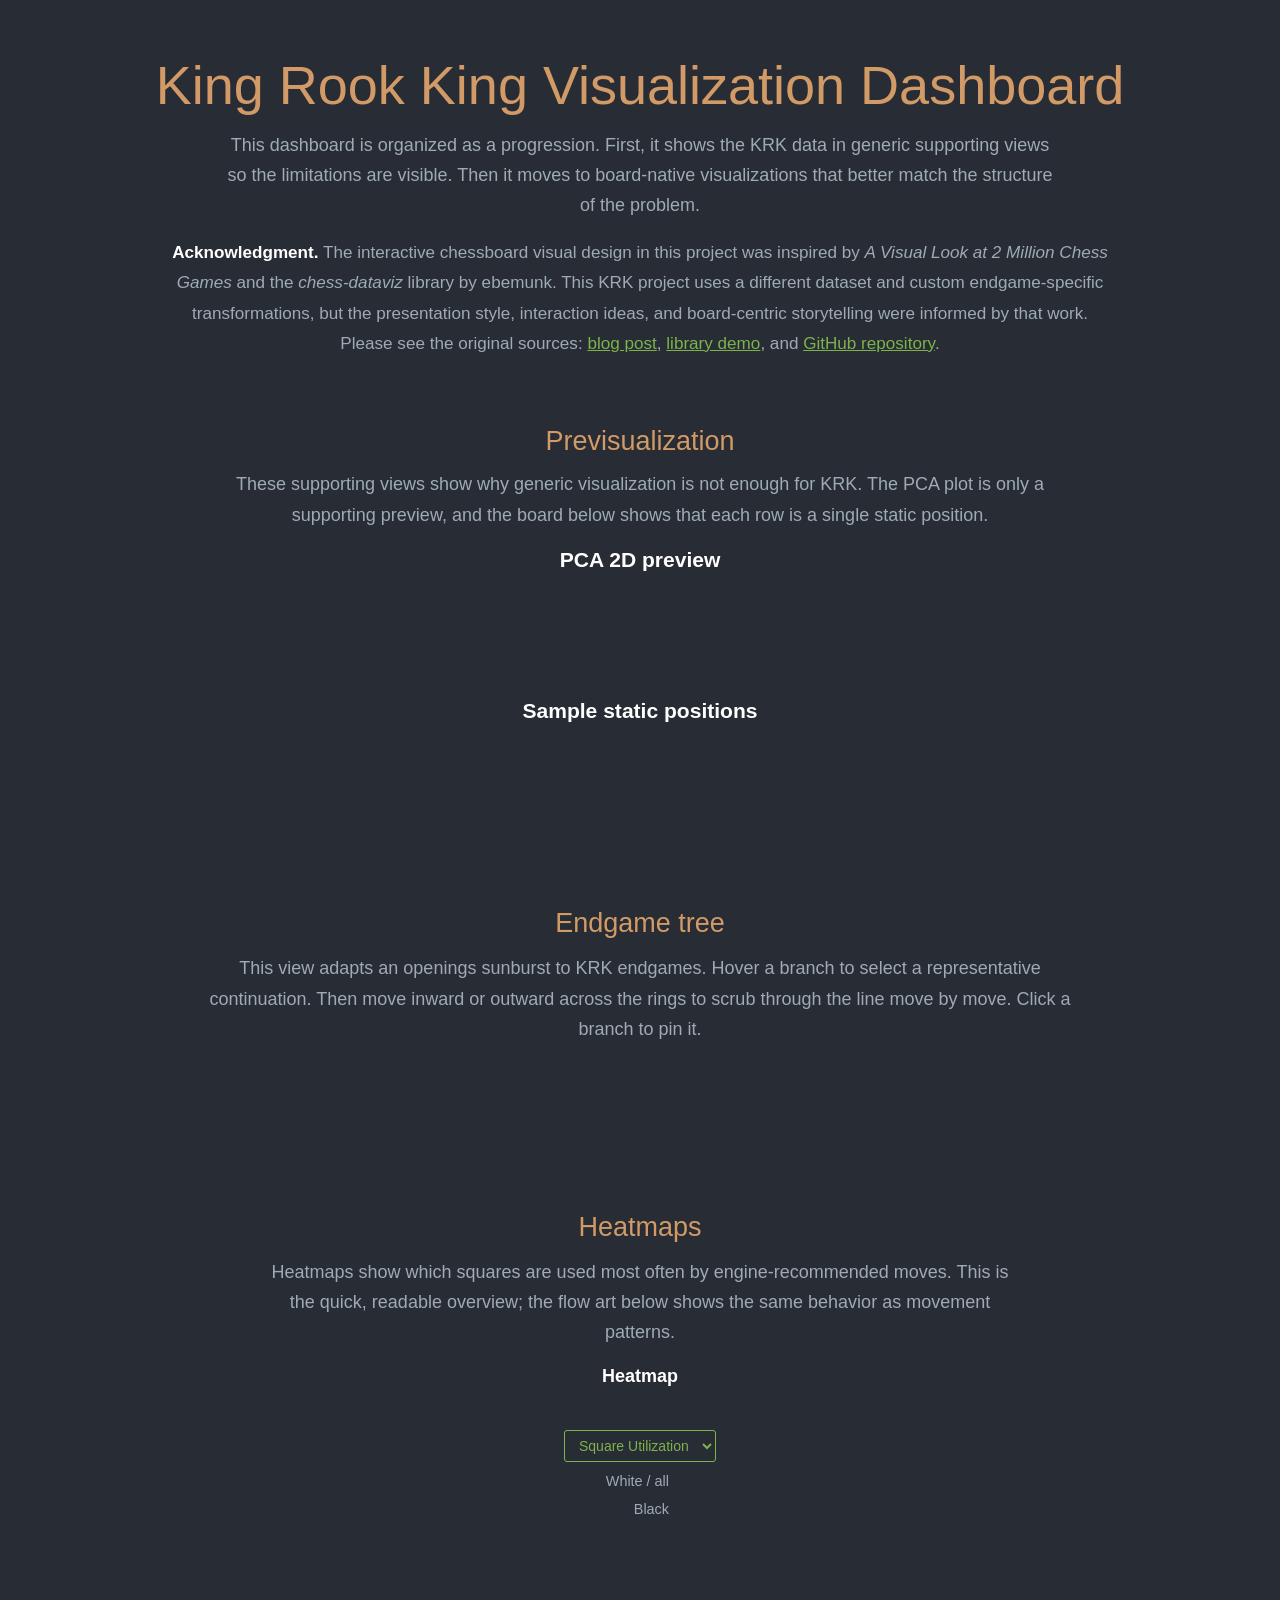
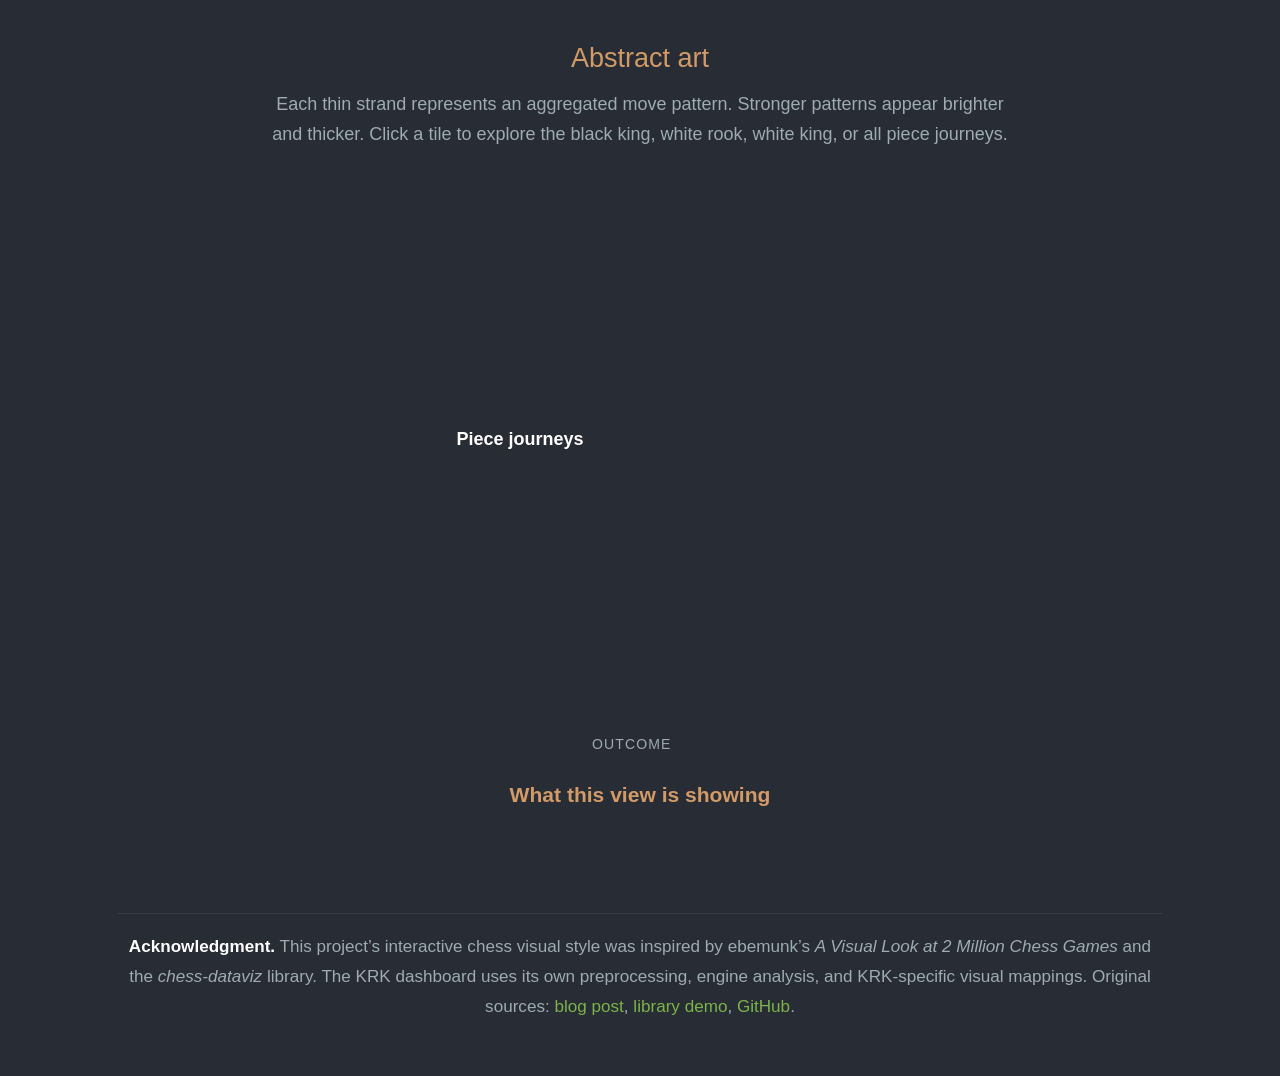
==== index.html @ 49cba79e "Move index.html to repo root for Vercel" ====
<!doctype html>
<html lang="en">
<head>
<meta charset="utf-8">
<meta name="viewport" content="width=device-width,initial-scale=1">
<title>King Rook King Visualization Dashboard</title>

<style>
:root {
  --color-dark-grey: #282c34;
  --color-light-grey: #333842;
  --color-yellow: #d19a66;
  --color-green: #7cb34b;
  --color-green-active: #638f3c;
  --color-faded-gray: #9eabb3;
  --color-white: white;
}

html {
  font-size: 18px;
}

body {
  background: var(--color-dark-grey);
  color: var(--color-white);
  margin: 0;
  font-size: 18px;
  font-family: Poppins, Arial, sans-serif;
}

.wrap {
  max-width: 1100px;
  margin: 0 auto;
  padding: 2rem 1rem 3rem 1rem;
}

h1 {
  color: var(--color-yellow);
  margin: 1rem auto 0.75rem auto;
  font-size: 3rem;
  font-weight: 300;
  text-align: center;
}

button {
  background: transparent;
  border: 1px solid var(--color-green);
  border-radius: 3px;
  color: var(--color-green);
  display: inline-block;
  font-size: 14px;
  padding: 3px 10px;
  cursor: pointer;
}

button.active {
  background-color: var(--color-green-active);
  color: #fff;
}

.page-credit {
  max-width: 58rem;
  margin: 2.5rem auto 0 auto;
  padding-top: 1rem;
  border-top: 1px solid rgba(255,255,255,0.08);
  color: var(--color-faded-gray);
  font-size: 0.95rem;
  line-height: 1.65rem;
  text-align: center;
}

.page-credit a {
  color: var(--color-green);
  text-decoration: none;
}

.page-credit a:hover {
  text-decoration: underline;
}


    .previs-wrap {
      max-width: 1020px;
      margin: 0 auto;
      padding: 1rem 1rem 2rem 1rem;
    }

    .previs-wrap h2 {
      color: var(--color-yellow);
      margin: 1.2rem auto 0.7rem auto;
      font-weight: 500;
      text-align: center;
    }

    .previs-wrap p {
      margin: 0 auto 1rem auto;
      line-height: 1.68rem;
      color: var(--color-faded-gray);
      max-width: 48rem;
      text-align: center;
    }

    .previs-toolbar {
      display: flex;
      justify-content: center;
      align-items: center;
      flex-wrap: wrap;
      gap: 8px;
      margin: 0.8rem 0 1rem 0;
    }

    .previs-toolbar button,
    .previs-board-toolbar button {
      background: transparent;
      border: 1px solid var(--color-green);
      border-radius: 3px;
      color: var(--color-green);
      display: inline-block;
      font-size: 14px;
      height: 32px;
      line-height: 24px;
      padding: 3px 10px;
      text-align: center;
      white-space: nowrap;
      cursor: pointer;
    }

    .previs-toolbar button.active,
    .previs-board-toolbar button.active {
      background-color: var(--color-green-active);
      color: #fff;
    }

    #pca-preview-chart {
      display: flex;
      justify-content: center;
      align-items: center;
      width: 100%;
    }

    .previs-caption {
      text-align: center;
      color: var(--color-faded-gray);
      margin-top: 0.75rem;
      font-size: 0.95rem;
      line-height: 1.45rem;
      min-height: 2.9rem;
    }

    .previs-board-toolbar {
      display: flex;
      justify-content: center;
      align-items: center;
      flex-wrap: wrap;
      gap: 8px;
      margin: 1rem 0 1rem 0;
    }

    #single-sample-board {
      display: flex;
      justify-content: center;
      align-items: center;
      width: 100%;
    }

    .previs-board-meta {
      margin-top: 0.8rem;
      text-align: center;
      color: var(--color-faded-gray);
      line-height: 1.5rem;
      min-height: 3rem;
    }

    .previs-board-svg {
      display: block;
    }

    .board-piece-image {
      pointer-events: none;
    }

    .previs-tooltip {
      position: absolute;
      background-color: #282c34;
      border: 1px solid grey;
      color: #fff;
      padding: 6px 8px;
      display: none;
      flex-direction: column;
      align-items: flex-start;
      pointer-events: none;
      z-index: 20;
      font-size: 12px;
      line-height: 1.35rem;
      border-radius: 6px;
      max-width: 260px;
    }
    

    .sunburst-wrap {
      max-width: 1020px;
      margin: 0 auto;
      padding: 1.2rem 1rem 2.2rem 1rem;
    }

    .sunburst-wrap h2 {
      color: var(--color-yellow);
      margin: 1.3rem auto 0.8rem auto;
      font-weight: 500;
      text-align: center;
    }

    .sunburst-wrap p {
      margin: 0 auto 1rem auto;
      line-height: 1.68rem;
      color: var(--color-faded-gray);
      max-width: 48rem;
      text-align: center;
    }

    .sunburst-controls {
      margin: 1rem auto 1rem auto;
      max-width: 48rem;
    }

    .sunburst-control-row {
      display: flex;
      justify-content: center;
      align-items: center;
      flex-wrap: wrap;
      gap: 8px;
      margin-bottom: 10px;
    }

    .sunburst-panel {
      display: flex;
      justify-content: center;
      align-items: center;
      margin-top: 0.4rem;
    }

    #sunburst-chart {
      width: 820px;
      display: flex;
      justify-content: center;
      align-items: center;
    }

    .sunburst-summary {
      max-width: 52rem;
      margin: 1rem auto 0.2rem auto;
      color: var(--color-faded-gray);
      text-align: center;
      min-height: 1.6rem;
      line-height: 1.6rem;
    }

    .sunburst-helper {
      max-width: 52rem;
      margin: 0.15rem auto 0 auto;
      color: #94a3b8;
      text-align: center;
      font-size: 0.92rem;
    }

    .sunburst-arc {
      stroke: rgba(15, 15, 15, 0.62);
      stroke-width: 0.8px;
      cursor: pointer;
      transition: opacity 120ms ease;
    }

    .sunburst-arc.dimmed {
      opacity: 0.26;
    }

    .sunburst-arc.active {
      stroke: white;
      stroke-width: 2.2px;
    }

    .sunburst-arc.ancestor {
      stroke: rgba(255,255,255,0.86);
      stroke-width: 1.6px;
    }

    .sunburst-label {
      fill: white;
      font-size: 12px;
      pointer-events: none;
      text-anchor: middle;
      user-select: none;
    }

    .sunburst-center-ring {
      fill: rgba(21, 28, 40, 0.95);
    }

    .board-piece-image {
      pointer-events: none;
    }

    .center-status {
      fill: white;
      font-size: 11px;
      font-weight: 600;
      text-anchor: middle;
      letter-spacing: 0.03em;
    }

    @media screen and (max-width: 860px) {
      #sunburst-chart {
        width: 100%;
      }
    }
    

    .heatmap-wrap {
      max-width: 980px;
      margin: 0 auto;
      padding: 1rem 1rem 2rem 1rem;
    }

    .heatmap-wrap h2 {
      color: var(--color-yellow);
      margin: 1.3rem auto 0.8rem auto;
      font-weight: 500;
      text-align: center;
    }

    .heatmap-wrap p {
      margin: 0 auto 1rem auto;
      line-height: 1.68rem;
      color: var(--color-faded-gray);
      max-width: 42rem;
      text-align: center;
    }

    #heatmap-container {
      display: flex;
      flex-direction: column;
      align-items: center;
      margin: 1rem 0 1.2rem 0;
    }

    #heatmap-chart {
      margin-bottom: 1rem;
      width: 520px;
      display: flex;
      justify-content: center;
      align-items: center;
    }

    .heatmap-caption {
      font-weight: bold;
      text-align: center;
      margin-bottom: 0.75rem;
    }

    .heatmap-toolbar {
      display: flex;
      flex-direction: column;
      align-items: center;
      gap: 0.65rem;
      margin-bottom: 0.5rem;
    }

    .heatmap-bucket-row,
    .heatmap-mode-row,
    .heatmap-piece-row {
      display: flex;
      justify-content: center;
      align-items: center;
      flex-wrap: wrap;
      gap: 8px;
    }

    .heatmap-toolbar button {
      background: transparent;
      border: 1px solid var(--color-green);
      border-radius: 3px;
      color: var(--color-green);
      display: inline-block;
      font-size: 14px;
      height: 32px;
      line-height: 24px;
      padding: 3px 10px;
      text-align: center;
      white-space: nowrap;
      cursor: pointer;
    }

    .heatmap-toolbar button.active {
      background-color: var(--color-green-active);
      color: #fff;
    }

    .heatmap-select {
      border: 1px solid var(--color-green);
      border-radius: 3px;
      color: var(--color-green);
      background: transparent;
      display: inline-block;
      font-size: 14px;
      height: 32px;
      line-height: 24px;
      padding: 3px 10px;
      cursor: pointer;
      outline: none;
    }

    .heatmap-select option {
      background: var(--color-light-grey);
      color: white;
    }

    .heatmap-piece-group-label {
      color: var(--color-faded-gray);
      font-size: 0.8rem;
      margin-right: 4px;
      min-width: 70px;
      text-align: right;
    }

    .heatmap-summary {
      max-width: 42rem;
      margin: 0.75rem auto 0 auto;
      color: var(--color-faded-gray);
      text-align: center;
    }

    .heatmap-board-label {
      fill: #ffffff;
      font-size: 12px;
    }

    @media screen and (max-width: 700px) {
      #heatmap-chart {
        width: 100%;
      }

      .heatmap-piece-group-label {
        min-width: auto;
        text-align: center;
        margin-right: 0;
      }
    }
    

    .piece-flow-wrap {
      max-width: 980px;
      margin: 0 auto;
      padding: 2rem 1rem 3rem 1rem;
    }

    .piece-flow-wrap h2 {
      color: var(--color-yellow);
      margin: 1.3rem auto 0.8rem auto;
      font-weight: 500;
      text-align: center;
    }

    .piece-flow-wrap p {
      margin: 0 auto 1rem auto;
      line-height: 1.68rem;
      color: var(--color-faded-gray);
      max-width: 42rem;
      text-align: center;
    }

    .controls {
      margin: 1.2rem auto 1.5rem auto;
      max-width: 42rem;
    }

    .control-row {
      display: flex;
      justify-content: center;
      align-items: center;
      flex-wrap: wrap;
      gap: 8px;
      margin-bottom: 10px;
    }

    .control-label {
      min-width: 88px;
      color: var(--color-faded-gray);
      font-size: 0.78rem;
      text-transform: uppercase;
      letter-spacing: 0.08em;
    }

    .caption {
      font-weight: bold;
      text-align: center;
      margin-bottom: 0.5rem;
    }

    #piece-flow-section #movepaths {
      display: flex;
      flex-direction: column;
      align-items: center;
      margin: 1.4rem 0 0.6rem 0;
    }

    #piece-flow-section .paths-main {
      width: 540px;
      display: flex;
      flex-direction: column;
      align-items: center;
    }

    #piece-flow-section .paths-side {
      width: 208px;
      height: 540px;
      display: flex;
      justify-content: center;
      align-items: center;
    }

    #piece-flow-section #movepaths-viz {
      width: 540px;
      display: flex;
      justify-content: center;
    }

    #piece-flow-section #piece-selector-viz {
      width: 208px;
      display: flex;
      justify-content: center;
    }

    #piece-flow-section .paths-layout {
      display: grid;
      grid-template-columns: 540px 208px;
      align-items: center;
      gap: 32px;
      justify-content: center;
    }

    #piece-flow-section .paths-board .square.light {
      color: #6c6c6c;
    }

    #piece-flow-section .paths-board .square.dark {
      color: #3c3c3c;
    }

    #piece-flow-section .paths-board .label {
      color: #fff;
      font-size: 12px;
    }

    #piece-flow-section .helper {
      max-width: 42rem;
      text-align: center;
      color: var(--color-faded-gray);
      margin: 0 auto 0.8rem auto;
    }

    #piece-flow-section .summary {
      max-width: 42rem;
      margin: 1.75rem auto 0 auto;
    }

    #piece-flow-section .summary h3 {
      color: var(--color-yellow);
      margin-bottom: 0.4rem;
      text-align: center;
    }

    #piece-flow-section .summary ul {
      margin: 0.4rem 0 0 1.2rem;
      color: var(--color-faded-gray);
    }

    #piece-flow-section .summary li {
      margin-bottom: 0.4rem;
    }

    #piece-flow-section .selector-board {
      background: #2b2f36;
      border: 1px solid rgba(255,255,255,0.08);
      border-radius: 6px;
    }

    #piece-flow-section .selector-cell {
      cursor: pointer;
    }

    #piece-flow-section .selector-cell.active rect {
      stroke: #ff4d4d;
      stroke-width: 3px;
    }

    #piece-flow-section .selector-label {
      fill: white;
      font-size: 11px;
      font-weight: 600;
      pointer-events: none;
    }

    #piece-flow-section .selector-piece {
      fill: white;
      font-size: 38px;
      pointer-events: none;
    }

    #piece-flow-section .selector-subtle {
      fill: rgba(255,255,255,0.70);
      font-size: 10px;
      pointer-events: none;
    }

    @media screen and (max-width: 900px) {
      #piece-flow-section .paths-layout {
        grid-template-columns: 1fr;
        gap: 24px;
      }

      #piece-flow-section .paths-main,
      #piece-flow-section #movepaths-viz {
        width: 100%;
      }

      #piece-flow-section .paths-side,
      #piece-flow-section #piece-selector-viz {
        width: 208px;
        margin: 0 auto;
      }
    }
    
</style>
</head>
<body>
  <div class="wrap">
    <h1>King Rook King Visualization Dashboard</h1>
    
        <p style="max-width:46rem;margin:0 auto 1rem auto;line-height:1.68rem;color:var(--color-faded-gray);text-align:center;">
        This dashboard is organized as a progression. First, it shows the KRK data in generic supporting views
        so the limitations are visible. Then it moves to board-native visualizations that better match the structure
        of the problem.
        </p>

        <p style="max-width:52rem;margin:0 auto 1.5rem auto;line-height:1.68rem;color:var(--color-faded-gray);text-align:center;font-size:0.95rem;">
        <strong style="color:white;">Acknowledgment.</strong>
        The interactive chessboard visual design in this project was inspired by
        <em>A Visual Look at 2 Million Chess Games</em> and the
        <em>chess-dataviz</em> library by ebemunk.
        This KRK project uses a different dataset and custom endgame-specific transformations,
        but the presentation style, interaction ideas, and board-centric storytelling were informed by that work.
        Please see the original sources:
        <a href="https://blog.ebemunk.com/a-visual-look-at-2-million-chess-games/" target="_blank" rel="noopener noreferrer" style="color:#7cb34b;">blog post</a>,
        <a href="https://ebemunk.com/chess-dataviz/" target="_blank" rel="noopener noreferrer" style="color:#7cb34b;">library demo</a>,
        and
        <a href="https://github.com/ebemunk/chess-dataviz" target="_blank" rel="noopener noreferrer" style="color:#7cb34b;">GitHub repository</a>.
        </p>
    
    
    <section id="previsualization-section" class="previs-wrap">
      <h2>Previsualization</h2>
      <p>
        These supporting views show why generic visualization is not enough for KRK.
        The PCA plot is only a supporting preview, and the board below shows that each row is a single static position.
      </p>

      <h3 style="text-align:center;color:white;margin:0.8rem 0 0.5rem 0;">PCA 2D preview</h3>
      <div class="previs-toolbar" id="pca-filter-buttons"></div>
      <div id="pca-preview-chart"></div>
      <div class="previs-caption" id="pca-preview-caption"></div>

      <h3 style="text-align:center;color:white;margin:1.6rem 0 0.5rem 0;">Sample static positions</h3>
      <div class="previs-board-toolbar" id="sample-position-buttons"></div>
      <div id="single-sample-board"></div>
      <div class="previs-board-meta" id="single-sample-meta"></div>

      <div class="previs-tooltip" id="previs-tooltip"></div>
    </section>
    

    <section id="sunburst-section" class="sunburst-wrap">
      <h2>Endgame tree</h2>
      <p>
        This view adapts an openings sunburst to KRK endgames. Hover a branch to select a representative
        continuation. Then move inward or outward across the rings to scrub through the line move by move.
        Click a branch to pin it.
      </p>

      <div class="sunburst-controls">
        <div class="sunburst-control-row" id="sunburst-bucket-buttons"></div>
      </div>

      <div class="sunburst-panel">
        <div id="sunburst-chart"></div>
      </div>

      <div class="sunburst-summary" id="sunburst-summary"></div>
      <div class="sunburst-helper" id="sunburst-helper"></div>
    </section>
    

    <section id="heatmap-section" class="heatmap-wrap">
      <h2>Heatmaps</h2>
      <p>
        Heatmaps show which squares are used most often by engine-recommended moves. This is the quick,
        readable overview; the flow art below shows the same behavior as movement patterns.
      </p>

      <div id="heatmap-container">
        <div class="heatmap-caption" id="heatmap-caption">Heatmap</div>

        <div id="heatmap-chart"></div>

        <div class="heatmap-toolbar">
          <div class="heatmap-bucket-row" id="heatmap-bucket-buttons"></div>

          <div class="heatmap-mode-row">
            <select id="heatmap-mode-select" class="heatmap-select">
              <option value="destination">Square Utilization</option>
              <option value="origin">Move Squares</option>
            </select>
          </div>

          <div class="heatmap-piece-row">
            <span class="heatmap-piece-group-label">White / all</span>
            <div id="heatmap-piece-buttons-w"></div>
          </div>

          <div class="heatmap-piece-row">
            <span class="heatmap-piece-group-label">Black</span>
            <div id="heatmap-piece-buttons-b"></div>
          </div>
        </div>
      </div>

      <div class="heatmap-summary" id="heatmap-summary"></div>
    </section>
    

    <section id="piece-flow-section" class="piece-flow-wrap">
      <h2>Abstract art</h2>
      <p class="helper">
        Each thin strand represents an aggregated move pattern. Stronger patterns appear brighter and thicker.
        Click a tile to explore the black king, white rook, white king, or all piece journeys.
      </p>

      <div id="movepaths">
        <div class="paths-layout">
          <div class="paths-main">
            <div class="caption" id="main-caption">Piece journeys</div>
            <div id="movepaths-viz"></div>
          </div>
          <div class="paths-side">
            <div id="piece-selector-viz"></div>
          </div>
        </div>
      </div>
      
      <div class="controls">
        <div class="control-row">
          <div class="control-label">Outcome</div>
          <div id="bucket-buttons"></div>
        </div>
      </div>

      <div class="summary">
        <h3>What this view is showing</h3>
        <ul id="top-moves-list"></ul>
      </div>
    </section>
    
    
    <div class="page-credit">
      <strong style="color:white;">Acknowledgment.</strong>
      This project’s interactive chess visual style was inspired by ebemunk’s
      <em>A Visual Look at 2 Million Chess Games</em> and the
      <em>chess-dataviz</em> library.
      The KRK dashboard uses its own preprocessing, engine analysis, and KRK-specific visual mappings.
      Original sources:
      <a href="https://blog.ebemunk.com/a-visual-look-at-2-million-chess-games/" target="_blank" rel="noopener noreferrer">blog post</a>,
      <a href="https://ebemunk.com/chess-dataviz/" target="_blank" rel="noopener noreferrer">library demo</a>,
      <a href="https://github.com/ebemunk/chess-dataviz" target="_blank" rel="noopener noreferrer">GitHub</a>.
    </div>
  </div>

  <script src="https://d3js.org/d3.v7.min.js"></script>
  <script>
  
    const previsData = {"bucket_order": ["draw", "win_0_2", "win_3_5", "win_6_9", "win_10_plus"], "bucket_labels": {"draw": "Draw", "win_0_2": "Win in 0\u20132", "win_3_5": "Win in 3\u20135", "win_6_9": "Win in 6\u20139", "win_10_plus": "Win in 10+"}, "pca_points": [{"pc1": 4.42240769001619, "pc2": 1.6552862277789522, "target_bucket": "draw", "wk_square": "c1", "wr_square": "f8", "bk_square": "f7", "target_raw": "draw"}, {"pc1": 0.8037840566868759, "pc2": -3.1632580224857545, "target_bucket": "draw", "wk_square": "d3", "wr_square": "c5", "bk_square": "b4", "target_raw": "draw"}, {"pc1": 3.8247516943989726, "pc2": 0.7260894314951328, "target_bucket": "draw", "wk_square": "b1", "wr_square": "f4", "bk_square": "g5", "target_raw": "draw"}, {"pc1": 2.1741762166629837, "pc2": 1.7079684256722507, "target_bucket": "draw", "wk_square": "d3", "wr_square": "g8", "bk_square": "f8", "target_raw": "draw"}, {"pc1": 4.473860332031892, "pc2": -1.0474250969823986, "target_bucket": "draw", "wk_square": "b1", "wr_square": "f3", "bk_square": "f4", "target_raw": "draw"}, {"pc1": 1.8483858765219208, "pc2": 1.4271563908358806, "target_bucket": "draw", "wk_square": "c2", "wr_square": "g3", "bk_square": "h4", "target_raw": "draw"}, {"pc1": 2.1725694724984854, "pc2": -1.1035490520996436, "target_bucket": "draw", "wk_square": "d1", "wr_square": "g3", "bk_square": "g2", "target_raw": "draw"}, {"pc1": 3.3046947386998, "pc2": 2.8124477460837434, "target_bucket": "draw", "wk_square": "d1", "wr_square": "e7", "bk_square": "e8", "target_raw": "draw"}, {"pc1": 3.5946997052567435, "pc2": -0.271986456918262, "target_bucket": "draw", "wk_square": "c1", "wr_square": "g5", "bk_square": "g4", "target_raw": "draw"}, {"pc1": 3.365812168808482, "pc2": 0.6567566612457935, "target_bucket": "draw", "wk_square": "c2", "wr_square": "e6", "bk_square": "f7", "target_raw": "draw"}, {"pc1": 1.2059224455664028, "pc2": 0.8773703165428398, "target_bucket": "draw", "wk_square": "c1", "wr_square": "b6", "bk_square": "a5", "target_raw": "draw"}, {"pc1": 3.3943759260529323, "pc2": 0.017034249241109325, "target_bucket": "draw", "wk_square": "c1", "wr_square": "b5", "bk_square": "b6", "target_raw": "draw"}, {"pc1": -3.029340016691454, "pc2": 0.24161336611463746, "target_bucket": "draw", "wk_square": "c1", "wr_square": "g2", "bk_square": "a1", "target_raw": "draw"}, {"pc1": 0.8919611426047312, "pc2": 0.7186316232548499, "target_bucket": "draw", "wk_square": "c2", "wr_square": "b5", "bk_square": "a6", "target_raw": "draw"}, {"pc1": 3.112120963182475, "pc2": -1.4321552159819808, "target_bucket": "draw", "wk_square": "d2", "wr_square": "d5", "bk_square": "c6", "target_raw": "draw"}, {"pc1": 4.435694332442513, "pc2": -2.8283503557879865, "target_bucket": "draw", "wk_square": "c2", "wr_square": "d6", "bk_square": "d5", "target_raw": "draw"}, {"pc1": 2.060922234701387, "pc2": -3.3577095018547922, "target_bucket": "draw", "wk_square": "d1", "wr_square": "d4", "bk_square": "e3", "target_raw": "draw"}, {"pc1": 4.282482500721598, "pc2": 0.8327071861270129, "target_bucket": "draw", "wk_square": "d1", "wr_square": "d7", "bk_square": "e7", "target_raw": "draw"}, {"pc1": 4.4187989206438205, "pc2": -2.976407601408936, "target_bucket": "draw", "wk_square": "c1", "wr_square": "c4", "bk_square": "d4", "target_raw": "draw"}, {"pc1": 2.553388133742548, "pc2": -1.6452367640021164, "target_bucket": "draw", "wk_square": "d1", "wr_square": "c4", "bk_square": "b4", "target_raw": "draw"}, {"pc1": -0.7639375318973037, "pc2": -1.3485920710132155, "target_bucket": "draw", "wk_square": "d2", "wr_square": "g2", "bk_square": "f1", "target_raw": "draw"}, {"pc1": 4.341971973910199, "pc2": -2.2405941598345587, "target_bucket": "draw", "wk_square": "d1", "wr_square": "d4", "bk_square": "e5", "target_raw": "draw"}, {"pc1": 4.217870149883995, "pc2": -3.1716124657775144, "target_bucket": "draw", "wk_square": "d2", "wr_square": "e5", "bk_square": "d5", "target_raw": "draw"}, {"pc1": 3.8710183005723615, "pc2": 0.8963737784222109, "target_bucket": "draw", "wk_square": "d1", "wr_square": "b7", "bk_square": "c7", "target_raw": "draw"}, {"pc1": 2.020349941344383, "pc2": 0.7507330185812485, "target_bucket": "draw", "wk_square": "d2", "wr_square": "g5", "bk_square": "h5", "target_raw": "draw"}, {"pc1": 2.615748570361888, "pc2": -1.094276080172739, "target_bucket": "draw", "wk_square": "d1", "wr_square": "g4", "bk_square": "g3", "target_raw": "draw"}, {"pc1": 3.2886812708727393, "pc2": -0.3310372151166332, "target_bucket": "draw", "wk_square": "d2", "wr_square": "g5", "bk_square": "g6", "target_raw": "draw"}, {"pc1": 1.3657063972601076, "pc2": -1.413446940153401, "target_bucket": "draw", "wk_square": "d3", "wr_square": "f3", "bk_square": "g2", "target_raw": "draw"}, {"pc1": 2.5801919600304895, "pc2": -1.9010268046468803, "target_bucket": "draw", "wk_square": "d4", "wr_square": "f5", "bk_square": "g5", "target_raw": "draw"}, {"pc1": 2.6945997894823446, "pc2": 2.540173751757409, "target_bucket": "draw", "wk_square": "d2", "wr_square": "g8", "bk_square": "f8", "target_raw": "draw"}, {"pc1": 3.1958709731397743, "pc2": -0.7468372286308875, "target_bucket": "draw", "wk_square": "c3", "wr_square": "h4", "bk_square": "g4", "target_raw": "draw"}, {"pc1": 3.1353763157728842, "pc2": -2.1784871672271726, "target_bucket": "draw", "wk_square": "c3", "wr_square": "g3", "bk_square": "f3", "target_raw": "draw"}, {"pc1": 1.8369215739392635, "pc2": 1.1878109703615698, "target_bucket": "draw", "wk_square": "d3", "wr_square": "c7", "bk_square": "c8", "target_raw": "draw"}, {"pc1": 2.4871048221854246, "pc2": -1.777941632962253, "target_bucket": "draw", "wk_square": "d4", "wr_square": "h4", "bk_square": "g4", "target_raw": "draw"}, {"pc1": 1.080757243612086, "pc2": -2.713602510024648, "target_bucket": "draw", "wk_square": "d2", "wr_square": "c5", "bk_square": "b4", "target_raw": "draw"}, {"pc1": 3.738231645713851, "pc2": -0.4589721109357538, "target_bucket": "draw", "wk_square": "c2", "wr_square": "g7", "bk_square": "f6", "target_raw": "draw"}, {"pc1": 2.2942481551354277, "pc2": 2.370758379695203, "target_bucket": "draw", "wk_square": "d2", "wr_square": "g7", "bk_square": "h7", "target_raw": "draw"}, {"pc1": 2.5071203098950137, "pc2": -0.5106810184703953, "target_bucket": "draw", "wk_square": "b1", "wr_square": "e1", "bk_square": "f2", "target_raw": "draw"}, {"pc1": 1.4070138796435272, "pc2": 0.7197446380350867, "target_bucket": "draw", "wk_square": "b1", "wr_square": "f2", "bk_square": "f1", "target_raw": "draw"}, {"pc1": 2.308015106018815, "pc2": 1.2169105448272963, "target_bucket": "draw", "wk_square": "d1", "wr_square": "g5", "bk_square": "h5", "target_raw": "draw"}, {"pc1": 0.6460557925189568, "pc2": -2.88966968684662, "target_bucket": "draw", "wk_square": "d4", "wr_square": "e1", "bk_square": "f2", "target_raw": "draw"}, {"pc1": 2.048149663116345, "pc2": 1.7655821225202684, "target_bucket": "draw", "wk_square": "c2", "wr_square": "g6", "bk_square": "h5", "target_raw": "draw"}, {"pc1": 3.769431094667244, "pc2": -1.3686414983599504, "target_bucket": "draw", "wk_square": "c2", "wr_square": "b6", "bk_square": "c6", "target_raw": "draw"}, {"pc1": 1.4453490624332865, "pc2": -3.2209682720581116, "target_bucket": "draw", "wk_square": "c3", "wr_square": "e3", "bk_square": "e2", "target_raw": "draw"}, {"pc1": 3.0816658930383896, "pc2": 3.292173682514987, "target_bucket": "draw", "wk_square": "b1", "wr_square": "e7", "bk_square": "d8", "target_raw": "draw"}, {"pc1": 3.4018443602000437, "pc2": -2.271369761035963, "target_bucket": "draw", "wk_square": "d1", "wr_square": "c5", "bk_square": "c4", "target_raw": "draw"}, {"pc1": 1.8637180268075026, "pc2": -1.2494695497999821, "target_bucket": "draw", "wk_square": "c2", "wr_square": "g1", "bk_square": "f2", "target_raw": "draw"}, {"pc1": 2.93514356740628, "pc2": -0.566385602548573, "target_bucket": "draw", "wk_square": "c2", "wr_square": "g4", "bk_square": "g3", "target_raw": "draw"}, {"pc1": 0.6779764716817522, "pc2": 2.057212960440127, "target_bucket": "draw", "wk_square": "c2", "wr_square": "g1", "bk_square": "h1", "target_raw": "draw"}, {"pc1": 4.464825969853614, "pc2": 0.4234343131944102, "target_bucket": "draw", "wk_square": "b1", "wr_square": "g5", "bk_square": "f6", "target_raw": "draw"}, {"pc1": 4.259165844822124, "pc2": -1.3113588017135112, "target_bucket": "draw", "wk_square": "c2", "wr_square": "d6", "bk_square": "e6", "target_raw": "draw"}, {"pc1": 1.5630267223012007, "pc2": 1.4988628219863322, "target_bucket": "draw", "wk_square": "c2", "wr_square": "h1", "bk_square": "h2", "target_raw": "draw"}, {"pc1": 0.3378569324303668, "pc2": -1.2059533039169956, "target_bucket": "draw", "wk_square": "d4", "wr_square": "e1", "bk_square": "d1", "target_raw": "draw"}, {"pc1": 3.069173556242068, "pc2": 3.2041859559024886, "target_bucket": "draw", "wk_square": "c1", "wr_square": "d8", "bk_square": "c8", "target_raw": "draw"}, {"pc1": 1.5799587803189807, "pc2": 2.1504461167039755, "target_bucket": "draw", "wk_square": "d3", "wr_square": "h7", "bk_square": "g8", "target_raw": "draw"}, {"pc1": 2.544521708951808, "pc2": -3.5197632002339763, "target_bucket": "draw", "wk_square": "d1", "wr_square": "e4", "bk_square": "e3", "target_raw": "draw"}, {"pc1": 2.8600037289607934, "pc2": 0.48943817964510755, "target_bucket": "draw", "wk_square": "d1", "wr_square": "c7", "bk_square": "b6", "target_raw": "draw"}, {"pc1": 3.9128789663579386, "pc2": -1.4800569360437066, "target_bucket": "draw", "wk_square": "d1", "wr_square": "c6", "bk_square": "c5", "target_raw": "draw"}, {"pc1": 4.389191573712648, "pc2": 2.4043930381779233, "target_bucket": "draw", "wk_square": "a1", "wr_square": "h7", "bk_square": "g6", "target_raw": "draw"}, {"pc1": 2.345316458467919, "pc2": -3.780806861401922, "target_bucket": "draw", "wk_square": "d3", "wr_square": "c6", "bk_square": "c5", "target_raw": "draw"}, {"pc1": 2.2931830637795314, "pc2": 1.989634620807499, "target_bucket": "draw", "wk_square": "c1", "wr_square": "g4", "bk_square": "h5", "target_raw": "draw"}, {"pc1": -0.49451495577071036, "pc2": -0.5065373121757438, "target_bucket": "draw", "wk_square": "d2", "wr_square": "b1", "bk_square": "a2", "target_raw": "draw"}, {"pc1": 3.6367200200046286, "pc2": 3.2731354946727214, "target_bucket": "draw", "wk_square": "a1", "wr_square": "h3", "bk_square": "h4", "target_raw": "draw"}, {"pc1": 2.7561507200687125, "pc2": 3.370195920417773, "target_bucket": "draw", "wk_square": "c1", "wr_square": "c8", "bk_square": "b8", "target_raw": "draw"}, {"pc1": 1.603166372407511, "pc2": 1.7589632740986672, "target_bucket": "draw", "wk_square": "d2", "wr_square": "g7", "bk_square": "h6", "target_raw": "draw"}, {"pc1": 4.854664632871342, "pc2": 1.4642335665674018, "target_bucket": "draw", "wk_square": "a1", "wr_square": "g4", "bk_square": "g5", "target_raw": "draw"}, {"pc1": 4.493052829683222, "pc2": -0.371497352955741, "target_bucket": "draw", "wk_square": "b2", "wr_square": "g6", "bk_square": "f6", "target_raw": "draw"}, {"pc1": 3.6011872660951307, "pc2": 4.334989243092592, "target_bucket": "draw", "wk_square": "b1", "wr_square": "h8", "bk_square": "g8", "target_raw": "draw"}, {"pc1": 1.9336992056988658, "pc2": -1.8376269068835684, "target_bucket": "draw", "wk_square": "d4", "wr_square": "f5", "bk_square": "g4", "target_raw": "draw"}, {"pc1": 4.950377621661478, "pc2": 0.24278408557544257, "target_bucket": "draw", "wk_square": "b1", "wr_square": "e6", "bk_square": "f6", "target_raw": "draw"}, {"pc1": 0.6993395862100219, "pc2": -3.3574964983427007, "target_bucket": "draw", "wk_square": "d4", "wr_square": "d1", "bk_square": "e2", "target_raw": "draw"}, {"pc1": 3.348465438068949, "pc2": -4.3609150809134265, "target_bucket": "draw", "wk_square": "c3", "wr_square": "f4", "bk_square": "e4", "target_raw": "draw"}, {"pc1": 2.2734319539159484, "pc2": -1.3938468691771757, "target_bucket": "draw", "wk_square": "b1", "wr_square": "d3", "bk_square": "e2", "target_raw": "draw"}, {"pc1": 4.377410613057708, "pc2": -2.8496644387427246, "target_bucket": "draw", "wk_square": "d1", "wr_square": "e5", "bk_square": "e4", "target_raw": "draw"}, {"pc1": 3.3239304256621804, "pc2": 3.8503602126001377, "target_bucket": "draw", "wk_square": "c1", "wr_square": "g7", "bk_square": "g8", "target_raw": "draw"}, {"pc1": 3.66179143445125, "pc2": -1.2944993848684223, "target_bucket": "draw", "wk_square": "d2", "wr_square": "c7", "bk_square": "c6", "target_raw": "draw"}, {"pc1": 4.290503515329008, "pc2": -1.3404858587811717, "target_bucket": "draw", "wk_square": "a1", "wr_square": "d3", "bk_square": "e3", "target_raw": "draw"}, {"pc1": 1.12362881923948, "pc2": 1.7477015789285637, "target_bucket": "draw", "wk_square": "b1", "wr_square": "f2", "bk_square": "g1", "target_raw": "draw"}, {"pc1": 4.698224998398892, "pc2": 0.04721787786302292, "target_bucket": "draw", "wk_square": "a1", "wr_square": "e4", "bk_square": "f5", "target_raw": "draw"}, {"pc1": 2.5088638892336133, "pc2": 2.162012532706267, "target_bucket": "draw", "wk_square": "c2", "wr_square": "c7", "bk_square": "c8", "target_raw": "draw"}, {"pc1": 4.125183243848552, "pc2": -2.4222193392393936, "target_bucket": "draw", "wk_square": "c1", "wr_square": "d5", "bk_square": "e4", "target_raw": "draw"}, {"pc1": 4.447417679462669, "pc2": 0.896629531552856, "target_bucket": "draw", "wk_square": "c1", "wr_square": "e6", "bk_square": "e7", "target_raw": "draw"}, {"pc1": 4.3857634221346435, "pc2": -3.1262623661553075, "target_bucket": "draw", "wk_square": "c1", "wr_square": "d3", "bk_square": "d4", "target_raw": "draw"}, {"pc1": 2.8613085441997237, "pc2": -0.7723145077147342, "target_bucket": "draw", "wk_square": "d3", "wr_square": "g7", "bk_square": "g6", "target_raw": "draw"}, {"pc1": 2.546624053813243, "pc2": -0.506951582616427, "target_bucket": "draw", "wk_square": "d3", "wr_square": "c7", "bk_square": "b7", "target_raw": "draw"}, {"pc1": 1.8948111877639997, "pc2": 1.337443345245867, "target_bucket": "draw", "wk_square": "c1", "wr_square": "a5", "bk_square": "a6", "target_raw": "draw"}, {"pc1": 3.604384492058502, "pc2": 4.29040252812206, "target_bucket": "draw", "wk_square": "b1", "wr_square": "f8", "bk_square": "g8", "target_raw": "draw"}, {"pc1": 2.1098160603434453, "pc2": 2.4355651510765677, "target_bucket": "draw", "wk_square": "d2", "wr_square": "c8", "bk_square": "b8", "target_raw": "draw"}, {"pc1": 2.7226539004734978, "pc2": 2.8721580722428413, "target_bucket": "draw", "wk_square": "d1", "wr_square": "c7", "bk_square": "d8", "target_raw": "draw"}, {"pc1": 1.7926668361654365, "pc2": -1.445218336369734, "target_bucket": "draw", "wk_square": "c2", "wr_square": "e3", "bk_square": "f2", "target_raw": "draw"}, {"pc1": 1.5925897134874551, "pc2": 1.5587731100208781, "target_bucket": "draw", "wk_square": "d3", "wr_square": "a8", "bk_square": "b8", "target_raw": "draw"}, {"pc1": -0.7199981190521715, "pc2": -1.8948812184460637, "target_bucket": "draw", "wk_square": "c3", "wr_square": "e2", "bk_square": "d1", "target_raw": "draw"}, {"pc1": 2.309260154424743, "pc2": 1.1909203590965487, "target_bucket": "draw", "wk_square": "d1", "wr_square": "h4", "bk_square": "h5", "target_raw": "draw"}, {"pc1": 3.1119239177258233, "pc2": 0.6944405259194782, "target_bucket": "draw", "wk_square": "b1", "wr_square": "c7", "bk_square": "b6", "target_raw": "draw"}, {"pc1": 2.1513151337439167, "pc2": 2.612047232550308, "target_bucket": "draw", "wk_square": "b1", "wr_square": "g4", "bk_square": "h3", "target_raw": "draw"}, {"pc1": 2.5881434962774668, "pc2": -2.2698522750701904, "target_bucket": "draw", "wk_square": "d3", "wr_square": "d5", "bk_square": "c6", "target_raw": "draw"}, {"pc1": 3.0845522933355327, "pc2": 4.347188176725404, "target_bucket": "draw", "wk_square": "b1", "wr_square": "h7", "bk_square": "g8", "target_raw": "draw"}, {"pc1": 2.7744665757349507, "pc2": -0.4959266421975885, "target_bucket": "draw", "wk_square": "d3", "wr_square": "d8", "bk_square": "e7", "target_raw": "draw"}, {"pc1": 3.6333016769536752, "pc2": 3.6861167443795915, "target_bucket": "draw", "wk_square": "b1", "wr_square": "f7", "bk_square": "f8", "target_raw": "draw"}, {"pc1": 0.5210433598818699, "pc2": 1.0719861422256494, "target_bucket": "draw", "wk_square": "c2", "wr_square": "h2", "bk_square": "g1", "target_raw": "draw"}, {"pc1": 5.112546511059982, "pc2": -2.0937008859960393, "target_bucket": "draw", "wk_square": "b1", "wr_square": "d4", "bk_square": "d5", "target_raw": "draw"}, {"pc1": 4.4131985540421175, "pc2": -2.1728958427838676, "target_bucket": "draw", "wk_square": "c1", "wr_square": "c4", "bk_square": "d5", "target_raw": "draw"}, {"pc1": -0.7005735834740795, "pc2": 0.3121556806961893, "target_bucket": "draw", "wk_square": "d1", "wr_square": "a2", "bk_square": "a1", "target_raw": "draw"}, {"pc1": 4.197684899473947, "pc2": -1.2880861696977177, "target_bucket": "draw", "wk_square": "d1", "wr_square": "g5", "bk_square": "f5", "target_raw": "draw"}, {"pc1": -0.30835822674351704, "pc2": -1.3146606866108992, "target_bucket": "draw", "wk_square": "c2", "wr_square": "b5", "bk_square": "a4", "target_raw": "draw"}, {"pc1": 1.3690018665573105, "pc2": -2.7916831849516575, "target_bucket": "draw", "wk_square": "c1", "wr_square": "c3", "bk_square": "b3", "target_raw": "draw"}, {"pc1": 3.8195356653917343, "pc2": 4.10969261435342, "target_bucket": "draw", "wk_square": "a1", "wr_square": "h7", "bk_square": "h6", "target_raw": "draw"}, {"pc1": 2.0965937530785785, "pc2": 2.1382471830711625, "target_bucket": "draw", "wk_square": "d3", "wr_square": "h8", "bk_square": "g8", "target_raw": "draw"}, {"pc1": 4.91491890084541, "pc2": -2.4219642804552444, "target_bucket": "draw", "wk_square": "a1", "wr_square": "d3", "bk_square": "d4", "target_raw": "draw"}, {"pc1": 0.6952731553209014, "pc2": -2.994476866966222, "target_bucket": "draw", "wk_square": "d2", "wr_square": "a2", "bk_square": "b2", "target_raw": "draw"}, {"pc1": 2.257425603695131, "pc2": 0.04244540918395648, "target_bucket": "draw", "wk_square": "c1", "wr_square": "h3", "bk_square": "g2", "target_raw": "draw"}, {"pc1": 2.7593479460320838, "pc2": 3.3256092054472415, "target_bucket": "draw", "wk_square": "c1", "wr_square": "a8", "bk_square": "b8", "target_raw": "draw"}, {"pc1": 3.197869793837818, "pc2": 0.2361311574803741, "target_bucket": "draw", "wk_square": "d2", "wr_square": "c8", "bk_square": "d7", "target_raw": "draw"}, {"pc1": 1.0871313740553474, "pc2": 0.8753797432104932, "target_bucket": "draw", "wk_square": "d3", "wr_square": "b7", "bk_square": "a7", "target_raw": "draw"}, {"pc1": 2.028700714282518, "pc2": 2.1973997621527315, "target_bucket": "draw", "wk_square": "d1", "wr_square": "g5", "bk_square": "h6", "target_raw": "draw"}, {"pc1": 2.831876161083221, "pc2": -0.5894504913111962, "target_bucket": "draw", "wk_square": "c3", "wr_square": "f6", "bk_square": "g5", "target_raw": "draw"}, {"pc1": 3.6474611278976194, "pc2": 0.4231091534051464, "target_bucket": "draw", "wk_square": "d2", "wr_square": "g7", "bk_square": "f7", "target_raw": "draw"}, {"pc1": 1.0979538652866607, "pc2": 0.41063845266421023, "target_bucket": "draw", "wk_square": "d4", "wr_square": "g6", "bk_square": "h5", "target_raw": "draw"}, {"pc1": 3.7251439623370963, "pc2": 1.128449815930224, "target_bucket": "draw", "wk_square": "d1", "wr_square": "e8", "bk_square": "d7", "target_raw": "draw"}, {"pc1": 2.0400365053766065, "pc2": -3.503781671040364, "target_bucket": "draw", "wk_square": "c2", "wr_square": "d4", "bk_square": "e3", "target_raw": "draw"}, {"pc1": 3.85400169472908, "pc2": 0.8176851243751454, "target_bucket": "draw", "wk_square": "d1", "wr_square": "g7", "bk_square": "g6", "target_raw": "draw"}, {"pc1": 1.7776131823758297, "pc2": 2.3829573133280153, "target_bucket": "draw", "wk_square": "d2", "wr_square": "g6", "bk_square": "h7", "target_raw": "draw"}, {"pc1": 1.8055586966380577, "pc2": -2.8051829475901027, "target_bucket": "draw", "wk_square": "b1", "wr_square": "d3", "bk_square": "d2", "target_raw": "draw"}, {"pc1": 2.6708242164639606, "pc2": -1.4571015733024706, "target_bucket": "draw", "wk_square": "c1", "wr_square": "b5", "bk_square": "b4", "target_raw": "draw"}, {"pc1": 0.08131213134875268, "pc2": 1.3476695774073062, "target_bucket": "draw", "wk_square": "d3", "wr_square": "h2", "bk_square": "h1", "target_raw": "draw"}, {"pc1": 1.5138783830749842, "pc2": 2.9330368875309234, "target_bucket": "draw", "wk_square": "d3", "wr_square": "h7", "bk_square": "h8", "target_raw": "draw"}, {"pc1": -0.7521260344195074, "pc2": -1.6168491265072111, "target_bucket": "draw", "wk_square": "d1", "wr_square": "a1", "bk_square": "b1", "target_raw": "draw"}, {"pc1": 4.09791855639915, "pc2": 1.4706777914460054, "target_bucket": "draw", "wk_square": "b1", "wr_square": "c8", "bk_square": "d7", "target_raw": "draw"}, {"pc1": 4.236289380849917, "pc2": 1.4081873171592574, "target_bucket": "draw", "wk_square": "a1", "wr_square": "h3", "bk_square": "g3", "target_raw": "draw"}, {"pc1": 3.8255240730536126, "pc2": 1.233789079193631, "target_bucket": "draw", "wk_square": "d1", "wr_square": "f8", "bk_square": "e7", "target_raw": "draw"}, {"pc1": 4.72681822253877, "pc2": 0.2676495433106732, "target_bucket": "draw", "wk_square": "a1", "wr_square": "e6", "bk_square": "f5", "target_raw": "draw"}, {"pc1": 3.791127923674097, "pc2": 0.47338887991187156, "target_bucket": "draw", "wk_square": "d1", "wr_square": "g5", "bk_square": "g6", "target_raw": "draw"}, {"pc1": 4.320341787874813, "pc2": -1.146044379064269, "target_bucket": "draw", "wk_square": "a1", "wr_square": "e4", "bk_square": "e3", "target_raw": "draw"}, {"pc1": 3.517702863414882, "pc2": -1.4802860515084864, "target_bucket": "draw", "wk_square": "c1", "wr_square": "g3", "bk_square": "f4", "target_raw": "draw"}, {"pc1": 2.1035558719715897, "pc2": -1.1526540472412052, "target_bucket": "draw", "wk_square": "d1", "wr_square": "f2", "bk_square": "g3", "target_raw": "draw"}, {"pc1": 0.79122934571528, "pc2": 0.12818012592120015, "target_bucket": "draw", "wk_square": "a1", "wr_square": "e2", "bk_square": "d1", "target_raw": "draw"}, {"pc1": 4.383547353399323, "pc2": 1.0948469828946066, "target_bucket": "draw", "wk_square": "c1", "wr_square": "d8", "bk_square": "d7", "target_raw": "draw"}, {"pc1": 1.3771756070977215, "pc2": 0.525303158318184, "target_bucket": "draw", "wk_square": "b1", "wr_square": "e1", "bk_square": "f1", "target_raw": "draw"}, {"pc1": 2.3206294751504095, "pc2": 1.8163834678999653, "target_bucket": "draw", "wk_square": "c3", "wr_square": "h5", "bk_square": "h6", "target_raw": "draw"}, {"pc1": 3.36420985489784, "pc2": -0.518672126337599, "target_bucket": "draw", "wk_square": "a1", "wr_square": "f2", "bk_square": "e2", "target_raw": "draw"}, {"pc1": 2.616868035770613, "pc2": 0.36087027890110895, "target_bucket": "draw", "wk_square": "d3", "wr_square": "f8", "bk_square": "g7", "target_raw": "draw"}, {"pc1": 1.3093166349042396, "pc2": -2.7917716687535448, "target_bucket": "draw", "wk_square": "d1", "wr_square": "c3", "bk_square": "b3", "target_raw": "draw"}, {"pc1": 2.380199166761159, "pc2": -0.6622411807970456, "target_bucket": "draw", "wk_square": "d3", "wr_square": "h5", "bk_square": "g6", "target_raw": "draw"}, {"pc1": 4.12198601788518, "pc2": -2.377632624268862, "target_bucket": "draw", "wk_square": "c1", "wr_square": "f5", "bk_square": "e4", "target_raw": "draw"}, {"pc1": 3.0189608450808154, "pc2": -1.072508164683898, "target_bucket": "draw", "wk_square": "d1", "wr_square": "b4", "bk_square": "b5", "target_raw": "draw"}, {"pc1": 4.9471803956981075, "pc2": 0.287370800545974, "target_bucket": "draw", "wk_square": "b1", "wr_square": "g6", "bk_square": "f6", "target_raw": "draw"}, {"pc1": 3.238071211072716, "pc2": 0.001338804178451029, "target_bucket": "draw", "wk_square": "d2", "wr_square": "d6", "bk_square": "e7", "target_raw": "draw"}, {"pc1": 2.5796595523224206, "pc2": -0.35709681787005565, "target_bucket": "draw", "wk_square": "d3", "wr_square": "b8", "bk_square": "b7", "target_raw": "draw"}, {"pc1": 1.7343321165061387, "pc2": -2.872881264640794, "target_bucket": "draw", "wk_square": "c1", "wr_square": "e3", "bk_square": "e2", "target_raw": "draw"}, {"pc1": 1.8196012241060313, "pc2": 2.5811813886057178, "target_bucket": "draw", "wk_square": "c3", "wr_square": "g8", "bk_square": "h7", "target_raw": "draw"}, {"pc1": 4.009862152489562, "pc2": -0.4194677641359425, "target_bucket": "draw", "wk_square": "d1", "wr_square": "e7", "bk_square": "d6", "target_raw": "draw"}, {"pc1": 2.4564842982419988, "pc2": -0.5382721973138243, "target_bucket": "draw", "wk_square": "c3", "wr_square": "h2", "bk_square": "g2", "target_raw": "draw"}, {"pc1": 1.2962680796758954, "pc2": -3.4664655222674967, "target_bucket": "draw", "wk_square": "d3", "wr_square": "b3", "bk_square": "b4", "target_raw": "draw"}, {"pc1": 3.4057595913775254, "pc2": 3.0745875428513374, "target_bucket": "draw", "wk_square": "c1", "wr_square": "e8", "bk_square": "d8", "target_raw": "draw"}, {"pc1": 2.5805674134134744, "pc2": -0.39576524091850174, "target_bucket": "draw", "wk_square": "c2", "wr_square": "h2", "bk_square": "g2", "target_raw": "draw"}, {"pc1": 2.447171816464746, "pc2": -0.3181774987557463, "target_bucket": "draw", "wk_square": "c2", "wr_square": "a7", "bk_square": "b6", "target_raw": "draw"}, {"pc1": 2.6030810326898686, "pc2": 3.077469819654286, "target_bucket": "draw", "wk_square": "d1", "wr_square": "b7", "bk_square": "b8", "target_raw": "draw"}, {"pc1": 2.767873313174127, "pc2": -0.8869506135086139, "target_bucket": "draw", "wk_square": "d2", "wr_square": "b5", "bk_square": "b6", "target_raw": "draw"}, {"pc1": 2.421740954318586, "pc2": -2.070257505964032, "target_bucket": "draw", "wk_square": "d4", "wr_square": "f4", "bk_square": "g4", "target_raw": "draw"}, {"pc1": 0.24790751637045214, "pc2": -3.3211273986310994, "target_bucket": "draw", "wk_square": "d4", "wr_square": "b3", "bk_square": "c2", "target_raw": "draw"}, {"pc1": 3.5400403917674086, "pc2": 0.6589464310871559, "target_bucket": "draw", "wk_square": "d2", "wr_square": "g6", "bk_square": "g7", "target_raw": "draw"}, {"pc1": 2.261903011772963, "pc2": -1.4996156135950627, "target_bucket": "draw", "wk_square": "d3", "wr_square": "h3", "bk_square": "g3", "target_raw": "draw"}, {"pc1": 3.5864589343866946, "pc2": -1.1515255638139048, "target_bucket": "draw", "wk_square": "d2", "wr_square": "f7", "bk_square": "e6", "target_raw": "draw"}, {"pc1": 3.046993533878086, "pc2": 0.3086730821989703, "target_bucket": "draw", "wk_square": "a1", "wr_square": "e1", "bk_square": "f2", "target_raw": "draw"}, {"pc1": 2.227020999731655, "pc2": 2.6995024669695833, "target_bucket": "draw", "wk_square": "c1", "wr_square": "a8", "bk_square": "a7", "target_raw": "draw"}, {"pc1": 2.5565853597059194, "pc2": -1.6898234789726478, "target_bucket": "draw", "wk_square": "d1", "wr_square": "a4", "bk_square": "b4", "target_raw": "draw"}, {"pc1": 1.9558670644975737, "pc2": -3.6178642221870083, "target_bucket": "draw", "wk_square": "d3", "wr_square": "e5", "bk_square": "f4", "target_raw": "draw"}, {"pc1": 2.811063084945057, "pc2": 1.9514455014439387, "target_bucket": "draw", "wk_square": "c1", "wr_square": "h4", "bk_square": "h5", "target_raw": "draw"}, {"pc1": 1.9252816742626808, "pc2": -3.8496789086163195, "target_bucket": "draw", "wk_square": "d4", "wr_square": "f4", "bk_square": "f3", "target_raw": "draw"}, {"pc1": 3.3400447577197054, "pc2": 0.09739317781136783, "target_bucket": "draw", "wk_square": "d2", "wr_square": "d7", "bk_square": "c7", "target_raw": "draw"}, {"pc1": 2.397771282910947, "pc2": -1.3818750714668342, "target_bucket": "draw", "wk_square": "d2", "wr_square": "g4", "bk_square": "g3", "target_raw": "draw"}, {"pc1": 2.9521165895276353, "pc2": -2.159518366065111, "target_bucket": "draw", "wk_square": "d3", "wr_square": "c7", "bk_square": "d6", "target_raw": "draw"}, {"pc1": 4.170925512983078, "pc2": 1.1158714441574789, "target_bucket": "draw", "wk_square": "a1", "wr_square": "f3", "bk_square": "g3", "target_raw": "draw"}, {"pc1": 2.7114881975775096, "pc2": -4.341660081688338, "target_bucket": "draw", "wk_square": "d3", "wr_square": "c6", "bk_square": "d5", "target_raw": "draw"}, {"pc1": 3.898966721920852, "pc2": -2.919621952805592, "target_bucket": "draw", "wk_square": "c1", "wr_square": "e3", "bk_square": "d4", "target_raw": "draw"}, {"pc1": 3.111100231006323, "pc2": -0.10993275853907815, "target_bucket": "draw", "wk_square": "c1", "wr_square": "f5", "bk_square": "g4", "target_raw": "draw"}, {"pc1": 2.7614737025356684, "pc2": -1.6264774682576388, "target_bucket": "draw", "wk_square": "b1", "wr_square": "d2", "bk_square": "e2", "target_raw": "draw"}, {"pc1": 3.2199767084310844, "pc2": 0.3368530377710804, "target_bucket": "draw", "wk_square": "b1", "wr_square": "f2", "bk_square": "g2", "target_raw": "draw"}, {"pc1": 3.101569510406337, "pc2": -0.5967844616524884, "target_bucket": "draw", "wk_square": "d3", "wr_square": "f6", "bk_square": "f7", "target_raw": "draw"}, {"pc1": 3.0799372938099863, "pc2": 3.669062955485807, "target_bucket": "draw", "wk_square": "c1", "wr_square": "h8", "bk_square": "h7", "target_raw": "draw"}, {"pc1": 4.013059378452934, "pc2": -0.46405447910647374, "target_bucket": "draw", "wk_square": "d1", "wr_square": "c7", "bk_square": "d6", "target_raw": "draw"}, {"pc1": 3.1603453778187416, "pc2": -0.8447116219157634, "target_bucket": "draw", "wk_square": "c3", "wr_square": "g5", "bk_square": "g4", "target_raw": "draw"}, {"pc1": 3.4331596207710318, "pc2": -1.1349163998601524, "target_bucket": "draw", "wk_square": "d2", "wr_square": "e5", "bk_square": "f6", "target_raw": "draw"}, {"pc1": 2.3001286045307303, "pc2": -0.7765562943656646, "target_bucket": "draw", "wk_square": "d3", "wr_square": "b6", "bk_square": "c7", "target_raw": "draw"}, {"pc1": 0.28467816009741315, "pc2": -3.2492431910769715, "target_bucket": "draw", "wk_square": "d4", "wr_square": "d1", "bk_square": "c2", "target_raw": "draw"}, {"pc1": 4.127906450179007, "pc2": 2.5675714645526244, "target_bucket": "draw", "wk_square": "b1", "wr_square": "f8", "bk_square": "g7", "target_raw": "draw"}, {"pc1": 3.361788040882741, "pc2": -1.0113192502473707, "target_bucket": "draw", "wk_square": "b2", "wr_square": "g2", "bk_square": "f3", "target_raw": "draw"}, {"pc1": 4.496616419956863, "pc2": 0.5992792636715293, "target_bucket": "draw", "wk_square": "b1", "wr_square": "e7", "bk_square": "f6", "target_raw": "draw"}, {"pc1": 4.117191164003283, "pc2": 1.7537095004008807, "target_bucket": "draw", "wk_square": "b1", "wr_square": "e6", "bk_square": "f7", "target_raw": "draw"}, {"pc1": 3.188836168793648, "pc2": -2.0876440300705577, "target_bucket": "draw", "wk_square": "d1", "wr_square": "e3", "bk_square": "f4", "target_raw": "draw"}, {"pc1": 3.76265030199863, "pc2": 0.8894928347303571, "target_bucket": "draw", "wk_square": "d1", "wr_square": "f6", "bk_square": "e7", "target_raw": "draw"}, {"pc1": 1.019160510248227, "pc2": 0.6733384686769619, "target_bucket": "draw", "wk_square": "d2", "wr_square": "h1", "bk_square": "h2", "target_raw": "draw"}, {"pc1": 2.635385577316452, "pc2": -0.8480312943943047, "target_bucket": "draw", "wk_square": "c1", "wr_square": "a4", "bk_square": "b5", "target_raw": "draw"}, {"pc1": 1.5595542149782782, "pc2": 1.4089183452745067, "target_bucket": "draw", "wk_square": "d3", "wr_square": "b7", "bk_square": "b8", "target_raw": "draw"}, {"pc1": 0.7949120458945653, "pc2": 0.14848066346099328, "target_bucket": "draw", "wk_square": "b1", "wr_square": "b5", "bk_square": "a4", "target_raw": "draw"}, {"pc1": 3.037593738966051, "pc2": -0.145479663941349, "target_bucket": "draw", "wk_square": "d3", "wr_square": "g6", "bk_square": "g7", "target_raw": "draw"}, {"pc1": 2.542340274067249, "pc2": 5.3033725088379144, "target_bucket": "draw", "wk_square": "b1", "wr_square": "g7", "bk_square": "h8", "target_raw": "draw"}, {"pc1": 2.565922830801009, "pc2": -1.1401146049741084, "target_bucket": "draw", "wk_square": "d2", "wr_square": "f4", "bk_square": "g5", "target_raw": "draw"}, {"pc1": 2.03511189326652, "pc2": -1.0338546143868776, "target_bucket": "draw", "wk_square": "c1", "wr_square": "g1", "bk_square": "f2", "target_raw": "draw"}, {"pc1": 3.739333646099155, "pc2": -1.2545731531101671, "target_bucket": "draw", "wk_square": "c2", "wr_square": "f5", "bk_square": "e6", "target_raw": "draw"}, {"pc1": 1.7415374636715322, "pc2": 2.6543885515753356, "target_bucket": "draw", "wk_square": "b1", "wr_square": "g3", "bk_square": "h2", "target_raw": "draw"}, {"pc1": -0.3221861973403304, "pc2": -1.6035187440655139, "target_bucket": "draw", "wk_square": "d3", "wr_square": "g1", "bk_square": "f1", "target_raw": "draw"}, {"pc1": 1.0976426283520326, "pc2": 0.883988106255633, "target_bucket": "draw", "wk_square": "c1", "wr_square": "g2", "bk_square": "g1", "target_raw": "draw"}, {"pc1": 3.2894984828378497, "pc2": -0.7399308618017427, "target_bucket": "draw", "wk_square": "b1", "wr_square": "a5", "bk_square": "b5", "target_raw": "draw"}, {"pc1": 4.46613445848282, "pc2": -0.1304503863282551, "target_bucket": "draw", "wk_square": "a1", "wr_square": "e5", "bk_square": "f4", "target_raw": "draw"}, {"pc1": 4.742183691258424, "pc2": -0.6357614311191505, "target_bucket": "draw", "wk_square": "c1", "wr_square": "e5", "bk_square": "e6", "target_raw": "draw"}, {"pc1": 1.2947006306381965, "pc2": -1.4739349562766235, "target_bucket": "draw", "wk_square": "d4", "wr_square": "f3", "bk_square": "g2", "target_raw": "draw"}, {"pc1": 2.312280959958742, "pc2": -3.930661626148293, "target_bucket": "draw", "wk_square": "d3", "wr_square": "d5", "bk_square": "c5", "target_raw": "draw"}, {"pc1": 1.1442162391760387, "pc2": -3.572837875036229, "target_bucket": "draw", "wk_square": "d4", "wr_square": "f2", "bk_square": "e2", "target_raw": "draw"}, {"pc1": 3.3286842595768067, "pc2": -0.6165465196224749, "target_bucket": "draw", "wk_square": "a1", "wr_square": "e3", "bk_square": "e2", "target_raw": "draw"}, {"pc1": 4.5958398573518595, "pc2": -2.6306572717145307, "target_bucket": "draw", "wk_square": "c2", "wr_square": "e6", "bk_square": "e5", "target_raw": "draw"}, {"pc1": 1.9741298723975058, "pc2": -0.4022086846653881, "target_bucket": "draw", "wk_square": "c3", "wr_square": "h1", "bk_square": "g2", "target_raw": "draw"}, {"pc1": 3.082507006866445, "pc2": -0.33036442398672855, "target_bucket": "draw", "wk_square": "c1", "wr_square": "f3", "bk_square": "g4", "target_raw": "draw"}, {"pc1": 3.4050521522046164, "pc2": -4.245018987962039, "target_bucket": "draw", "wk_square": "c2", "wr_square": "d5", "bk_square": "d4", "target_raw": "draw"}, {"pc1": 0.4556794920150311, "pc2": 0.7796702692238705, "target_bucket": "draw", "wk_square": "c2", "wr_square": "f2", "bk_square": "g1", "target_raw": "draw"}, {"pc1": 1.434038535752118, "pc2": 0.018812036657705127, "target_bucket": "draw", "wk_square": "d4", "wr_square": "g4", "bk_square": "h4", "target_raw": "draw"}, {"pc1": 2.3911204303751603, "pc2": -0.830588070315603, "target_bucket": "draw", "wk_square": "c3", "wr_square": "f2", "bk_square": "g2", "target_raw": "draw"}, {"pc1": -0.9267985342126783, "pc2": 0.08236809515092856, "target_bucket": "draw", "wk_square": "d4", "wr_square": "b1", "bk_square": "a1", "target_raw": "draw"}, {"pc1": 3.220116564595739, "pc2": 0.7342530938924833, "target_bucket": "draw", "wk_square": "b1", "wr_square": "h2", "bk_square": "g3", "target_raw": "draw"}, {"pc1": 1.9429242037504604, "pc2": -3.6642484562829614, "target_bucket": "draw", "wk_square": "d4", "wr_square": "e6", "bk_square": "f5", "target_raw": "draw"}, {"pc1": 1.9712999555808375, "pc2": -3.0810157641080664, "target_bucket": "draw", "wk_square": "d4", "wr_square": "g5", "bk_square": "f6", "target_raw": "draw"}, {"pc1": 0.03589639513353356, "pc2": 0.09665287230982283, "target_bucket": "draw", "wk_square": "d1", "wr_square": "f2", "bk_square": "g1", "target_raw": "draw"}, {"pc1": 2.5900798360766513, "pc2": -1.8420924036707433, "target_bucket": "draw", "wk_square": "b2", "wr_square": "d2", "bk_square": "e2", "target_raw": "draw"}, {"pc1": 3.58630316097759, "pc2": -2.321557179751517, "target_bucket": "draw", "wk_square": "b2", "wr_square": "e2", "bk_square": "e3", "target_raw": "draw"}, {"pc1": 3.1293397698734657, "pc2": 1.5072010569055505, "target_bucket": "draw", "wk_square": "d1", "wr_square": "c8", "bk_square": "b7", "target_raw": "draw"}, {"pc1": 2.185375052457979, "pc2": 2.5350368128743734, "target_bucket": "draw", "wk_square": "a1", "wr_square": "g2", "bk_square": "g1", "target_raw": "draw"}, {"pc1": 3.6176228553518133, "pc2": 0.22866767368824364, "target_bucket": "draw", "wk_square": "d2", "wr_square": "f6", "bk_square": "f7", "target_raw": "draw"}, {"pc1": 2.817898038486008, "pc2": 3.019088159433459, "target_bucket": "draw", "wk_square": "d1", "wr_square": "f7", "bk_square": "e8", "target_raw": "draw"}, {"pc1": 2.296931378567359, "pc2": -0.7319695793951332, "target_bucket": "draw", "wk_square": "d3", "wr_square": "d6", "bk_square": "c7", "target_raw": "draw"}, {"pc1": 3.9488976322287215, "pc2": -2.621709942438271, "target_bucket": "draw", "wk_square": "c2", "wr_square": "e6", "bk_square": "d5", "target_raw": "draw"}, {"pc1": 3.4058777912322507, "pc2": -2.5160135441611975, "target_bucket": "draw", "wk_square": "d3", "wr_square": "c6", "bk_square": "d6", "target_raw": "draw"}, {"pc1": 3.515212766603026, "pc2": -1.428305680046991, "target_bucket": "draw", "wk_square": "c1", "wr_square": "e5", "bk_square": "f4", "target_raw": "draw"}, {"pc1": 3.5728043012886053, "pc2": -0.3667400015455461, "target_bucket": "draw", "wk_square": "d1", "wr_square": "f5", "bk_square": "g5", "target_raw": "draw"}, {"pc1": 3.7662338687038726, "pc2": -1.3240547833894192, "target_bucket": "draw", "wk_square": "c2", "wr_square": "d6", "bk_square": "c6", "target_raw": "draw"}, {"pc1": 2.607950445408978, "pc2": -1.8013978177657446, "target_bucket": "draw", "wk_square": "c1", "wr_square": "b3", "bk_square": "b4", "target_raw": "draw"}, {"pc1": 2.426646025696193, "pc2": -0.732713677030727, "target_bucket": "draw", "wk_square": "c3", "wr_square": "g1", "bk_square": "g2", "target_raw": "draw"}, {"pc1": 3.1730228279044317, "pc2": -0.20505496392673692, "target_bucket": "draw", "wk_square": "c1", "wr_square": "h3", "bk_square": "g3", "target_raw": "draw"}, {"pc1": 2.8280075200272363, "pc2": -1.4189863336358826, "target_bucket": "draw", "wk_square": "d3", "wr_square": "g6", "bk_square": "g5", "target_raw": "draw"}, {"pc1": 3.2348739851093447, "pc2": 0.04592551914898249, "target_bucket": "draw", "wk_square": "d2", "wr_square": "f6", "bk_square": "e7", "target_raw": "draw"}, {"pc1": 3.051996343589993, "pc2": -0.9226533999375267, "target_bucket": "draw", "wk_square": "d1", "wr_square": "a5", "bk_square": "b5", "target_raw": "draw"}, {"pc1": 3.961840492975835, "pc2": -2.575325708342318, "target_bucket": "draw", "wk_square": "c1", "wr_square": "e5", "bk_square": "d4", "target_raw": "draw"}, {"pc1": 4.015656855957977, "pc2": -0.620353018185033, "target_bucket": "draw", "wk_square": "b1", "wr_square": "g5", "bk_square": "f4", "target_raw": "draw"}, {"pc1": 4.566698542484058, "pc2": -0.666459051070678, "target_bucket": "draw", "wk_square": "d1", "wr_square": "f6", "bk_square": "e6", "target_raw": "draw"}, {"pc1": 0.6476376906273473, "pc2": -0.23409600695555507, "target_bucket": "draw", "wk_square": "c1", "wr_square": "b3", "bk_square": "a4", "target_raw": "draw"}, {"pc1": 4.3753604103550225, "pc2": 1.439043280528967, "target_bucket": "draw", "wk_square": "b1", "wr_square": "g7", "bk_square": "g6", "target_raw": "draw"}, {"pc1": 3.3102064851738997, "pc2": -0.09704830190553478, "target_bucket": "draw", "wk_square": "d2", "wr_square": "c6", "bk_square": "c7", "target_raw": "draw"}, {"pc1": 0.6891489806183324, "pc2": -2.822786897904253, "target_bucket": "draw", "wk_square": "d3", "wr_square": "g1", "bk_square": "f2", "target_raw": "draw"}, {"pc1": 2.7981692474814306, "pc2": -1.613427813352785, "target_bucket": "draw", "wk_square": "d3", "wr_square": "f5", "bk_square": "g5", "target_raw": "draw"}, {"pc1": 1.2430728809974776, "pc2": 0.5954972439899754, "target_bucket": "draw", "wk_square": "b1", "wr_square": "b4", "bk_square": "a5", "target_raw": "draw"}, {"pc1": 4.84644576989952, "pc2": -0.4182083493220881, "target_bucket": "draw", "wk_square": "b1", "wr_square": "c6", "bk_square": "d6", "target_raw": "draw"}, {"pc1": 2.3345350014771538, "pc2": 3.202812240888531, "target_bucket": "draw", "wk_square": "c2", "wr_square": "f7", "bk_square": "g8", "target_raw": "draw"}, {"pc1": 3.665467417245485, "pc2": 0.7395668564964185, "target_bucket": "draw", "wk_square": "d1", "wr_square": "c6", "bk_square": "d7", "target_raw": "draw"}, {"pc1": 2.302764747712915, "pc2": 4.186754748350997, "target_bucket": "draw", "wk_square": "c2", "wr_square": "g8", "bk_square": "h8", "target_raw": "draw"}, {"pc1": 3.25033900784009, "pc2": 1.552509058840226, "target_bucket": "draw", "wk_square": "c1", "wr_square": "a8", "bk_square": "b7", "target_raw": "draw"}, {"pc1": 2.8054927869719135, "pc2": -4.372892791206619, "target_bucket": "draw", "wk_square": "d3", "wr_square": "f4", "bk_square": "e5", "target_raw": "draw"}, {"pc1": 0.8555554331996245, "pc2": -2.4352764906574578, "target_bucket": "draw", "wk_square": "d1", "wr_square": "c4", "bk_square": "b3", "target_raw": "draw"}, {"pc1": 3.6785551006222392, "pc2": -0.8478550703695594, "target_bucket": "draw", "wk_square": "c2", "wr_square": "e5", "bk_square": "f6", "target_raw": "draw"}, {"pc1": 4.3724699881103035, "pc2": 0.8823417918484752, "target_bucket": "draw", "wk_square": "b1", "wr_square": "h5", "bk_square": "g5", "target_raw": "draw"}, {"pc1": 2.916087280272377, "pc2": 2.790290735299685, "target_bucket": "draw", "wk_square": "c2", "wr_square": "g8", "bk_square": "f8", "target_raw": "draw"}, {"pc1": 2.566029684281871, "pc2": 1.727393003156708, "target_bucket": "draw", "wk_square": "c2", "wr_square": "h6", "bk_square": "h5", "target_raw": "draw"}, {"pc1": -2.0736378682561925, "pc2": -0.8466826508683614, "target_bucket": "win_0_2", "wk_square": "c2", "wr_square": "d1", "bk_square": "a1", "target_raw": "two"}, {"pc1": -1.8933267900779767, "pc2": -1.3411276132127161, "target_bucket": "win_0_2", "wk_square": "d3", "wr_square": "g5", "bk_square": "d1", "target_raw": "two"}, {"pc1": -1.5227584250880828, "pc2": -1.8033829350616963, "target_bucket": "win_0_2", "wk_square": "d3", "wr_square": "b4", "bk_square": "d1", "target_raw": "two"}, {"pc1": -2.5997733460925674, "pc2": -0.5069689292422357, "target_bucket": "win_0_2", "wk_square": "c3", "wr_square": "d7", "bk_square": "b1", "target_raw": "two"}, {"pc1": -2.1817962266468354, "pc2": -0.37858813753720816, "target_bucket": "win_0_2", "wk_square": "c2", "wr_square": "c7", "bk_square": "a2", "target_raw": "two"}, {"pc1": -2.3625867821722424, "pc2": -0.7375138061076012, "target_bucket": "win_0_2", "wk_square": "c3", "wr_square": "g3", "bk_square": "b1", "target_raw": "two"}, {"pc1": -4.396796945401246, "pc2": 1.1010832180068726, "target_bucket": "win_0_2", "wk_square": "c3", "wr_square": "h8", "bk_square": "a1", "target_raw": "two"}, {"pc1": -2.9291314454214845, "pc2": -0.39613175266414313, "target_bucket": "win_0_2", "wk_square": "c3", "wr_square": "d4", "bk_square": "a1", "target_raw": "two"}, {"pc1": -3.6468690626204325, "pc2": 0.4590069919390221, "target_bucket": "win_0_2", "wk_square": "c3", "wr_square": "g5", "bk_square": "a1", "target_raw": "two"}, {"pc1": -2.721307883427766, "pc2": -0.06883191686171021, "target_bucket": "win_0_2", "wk_square": "c2", "wr_square": "f7", "bk_square": "a2", "target_raw": "two"}, {"pc1": -3.621202949379265, "pc2": 0.6041939571355368, "target_bucket": "win_0_2", "wk_square": "c2", "wr_square": "h4", "bk_square": "a1", "target_raw": "one"}, {"pc1": -3.4291513995057277, "pc2": 0.8945814546414401, "target_bucket": "win_0_2", "wk_square": "c1", "wr_square": "e7", "bk_square": "a1", "target_raw": "two"}, {"pc1": -1.895130595923494, "pc2": -1.1657525866830696, "target_bucket": "win_0_2", "wk_square": "c2", "wr_square": "e1", "bk_square": "a2", "target_raw": "two"}, {"pc1": -2.380952951729645, "pc2": -0.22472267939060356, "target_bucket": "win_0_2", "wk_square": "c1", "wr_square": "f1", "bk_square": "a1", "target_raw": "two"}, {"pc1": -2.194423839523204, "pc2": -0.7021083310049729, "target_bucket": "win_0_2", "wk_square": "c2", "wr_square": "e5", "bk_square": "a2", "target_raw": "two"}, {"pc1": -1.4695400808761503, "pc2": -1.4467287666953206, "target_bucket": "win_0_2", "wk_square": "c2", "wr_square": "c3", "bk_square": "a2", "target_raw": "one"}, {"pc1": -2.3900969660657996, "pc2": -0.5699949105451788, "target_bucket": "win_0_2", "wk_square": "c3", "wr_square": "h5", "bk_square": "c1", "target_raw": "two"}, {"pc1": -3.786261417040267, "pc2": 0.7262971230511852, "target_bucket": "win_0_2", "wk_square": "c2", "wr_square": "h5", "bk_square": "a1", "target_raw": "one"}, {"pc1": -3.215476859438574, "pc2": 0.12433264299106987, "target_bucket": "win_0_2", "wk_square": "c2", "wr_square": "e5", "bk_square": "a1", "target_raw": "one"}, {"pc1": -3.4522657971391624, "pc2": 1.069452717327615, "target_bucket": "win_0_2", "wk_square": "c1", "wr_square": "d8", "bk_square": "a1", "target_raw": "two"}, {"pc1": -1.9733677147009328, "pc2": -1.0778875562371515, "target_bucket": "win_0_2", "wk_square": "c3", "wr_square": "d6", "bk_square": "c1", "target_raw": "two"}, {"pc1": -3.4434661581229458, "pc2": 0.7427572148693686, "target_bucket": "win_0_2", "wk_square": "c2", "wr_square": "c8", "bk_square": "a1", "target_raw": "one"}, {"pc1": -2.2466221752592617, "pc2": -0.7042878527606985, "target_bucket": "win_0_2", "wk_square": "c2", "wr_square": "f4", "bk_square": "a2", "target_raw": "two"}, {"pc1": -1.7754690065855867, "pc2": -1.0628503735115042, "target_bucket": "win_0_2", "wk_square": "c3", "wr_square": "g1", "bk_square": "b1", "target_raw": "two"}, {"pc1": -1.8151750282234862, "pc2": -1.3467917608731523, "target_bucket": "win_0_2", "wk_square": "c3", "wr_square": "a4", "bk_square": "b1", "target_raw": "one"}, {"pc1": -0.8759298724841845, "pc2": -1.9552958423117628, "target_bucket": "win_0_2", "wk_square": "d3", "wr_square": "g1", "bk_square": "d1", "target_raw": "zero"}, {"pc1": -2.326263950072468, "pc2": -0.6147831687202374, "target_bucket": "win_0_2", "wk_square": "c3", "wr_square": "e1", "bk_square": "a1", "target_raw": "two"}, {"pc1": -2.250673182718328, "pc2": -0.36466177280978795, "target_bucket": "win_0_2", "wk_square": "c2", "wr_square": "a5", "bk_square": "a1", "target_raw": "zero"}, {"pc1": -1.4166344192040314, "pc2": -1.7981913516039354, "target_bucket": "win_0_2", "wk_square": "d3", "wr_square": "b3", "bk_square": "c1", "target_raw": "one"}, {"pc1": -2.925734385087712, "pc2": 0.04537543503369337, "target_bucket": "win_0_2", "wk_square": "c2", "wr_square": "g7", "bk_square": "a2", "target_raw": "two"}, {"pc1": -2.2075987533482118, "pc2": -0.6998680168569891, "target_bucket": "win_0_2", "wk_square": "c3", "wr_square": "h4", "bk_square": "c1", "target_raw": "two"}, {"pc1": -2.4863092037632493, "pc2": -0.33829153862844374, "target_bucket": "win_0_2", "wk_square": "c2", "wr_square": "f1", "bk_square": "a1", "target_raw": "two"}, {"pc1": -0.8663381945940706, "pc2": -2.0890559872233574, "target_bucket": "win_0_2", "wk_square": "d3", "wr_square": "a1", "bk_square": "d1", "target_raw": "zero"}, {"pc1": -2.174617283976117, "pc2": -0.47891823551056223, "target_bucket": "win_0_2", "wk_square": "c1", "wr_square": "e1", "bk_square": "a1", "target_raw": "two"}, {"pc1": -2.4256225613868327, "pc2": -0.6678693038300548, "target_bucket": "win_0_2", "wk_square": "c3", "wr_square": "g6", "bk_square": "c1", "target_raw": "two"}, {"pc1": -1.4919893062470122, "pc2": -1.1129933714387557, "target_bucket": "win_0_2", "wk_square": "c2", "wr_square": "e4", "bk_square": "a3", "target_raw": "one"}, {"pc1": -2.847368507286632, "pc2": -0.08592907117688488, "target_bucket": "win_0_2", "wk_square": "c2", "wr_square": "c5", "bk_square": "a1", "target_raw": "one"}, {"pc1": -1.9201847258614717, "pc2": -0.5819607853641019, "target_bucket": "win_0_2", "wk_square": "c1", "wr_square": "f3", "bk_square": "a2", "target_raw": "one"}, {"pc1": -1.9130257913608522, "pc2": -1.3556693272862916, "target_bucket": "win_0_2", "wk_square": "c3", "wr_square": "a5", "bk_square": "c1", "target_raw": "two"}, {"pc1": -1.6755413576966154, "pc2": -1.6162090150473034, "target_bucket": "win_0_2", "wk_square": "d3", "wr_square": "a4", "bk_square": "d1", "target_raw": "two"}, {"pc1": -2.5516984785170913, "pc2": -0.2702884821388922, "target_bucket": "win_0_2", "wk_square": "c1", "wr_square": "d3", "bk_square": "a1", "target_raw": "two"}, {"pc1": -2.255839649389146, "pc2": -0.9141954379536466, "target_bucket": "win_0_2", "wk_square": "c3", "wr_square": "a6", "bk_square": "b1", "target_raw": "one"}, {"pc1": -1.9480152226258904, "pc2": -1.2913267635069463, "target_bucket": "win_0_2", "wk_square": "d3", "wr_square": "f6", "bk_square": "d1", "target_raw": "two"}, {"pc1": -2.7337785322479875, "pc2": 0.7133288909957948, "target_bucket": "win_0_2", "wk_square": "c1", "wr_square": "a8", "bk_square": "a1", "target_raw": "zero"}, {"pc1": -2.114933313653547, "pc2": -0.9916866611850184, "target_bucket": "win_0_2", "wk_square": "c3", "wr_square": "e6", "bk_square": "c1", "target_raw": "two"}, {"pc1": -1.6205587584429437, "pc2": -1.191743144864972, "target_bucket": "win_0_2", "wk_square": "c2", "wr_square": "c4", "bk_square": "a2", "target_raw": "two"}, {"pc1": -3.3878513723009753, "pc2": 0.38883294332266555, "target_bucket": "win_0_2", "wk_square": "c2", "wr_square": "e6", "bk_square": "a1", "target_raw": "one"}, {"pc1": -2.9452709533330528, "pc2": 0.14780349963963843, "target_bucket": "win_0_2", "wk_square": "c3", "wr_square": "h1", "bk_square": "a1", "target_raw": "two"}, {"pc1": -4.1200181091497265, "pc2": 1.136698168793491, "target_bucket": "win_0_2", "wk_square": "c2", "wr_square": "g8", "bk_square": "a1", "target_raw": "one"}, {"pc1": -2.0085773828495284, "pc2": -1.1429336289146443, "target_bucket": "win_0_2", "wk_square": "d3", "wr_square": "c7", "bk_square": "d1", "target_raw": "two"}, {"pc1": -2.147186094413326, "pc2": -1.0148878648182005, "target_bucket": "win_0_2", "wk_square": "d3", "wr_square": "f7", "bk_square": "d1", "target_raw": "two"}, {"pc1": -2.318617099929075, "pc2": 0.15295740729438215, "target_bucket": "win_0_2", "wk_square": "c1", "wr_square": "a6", "bk_square": "a1", "target_raw": "zero"}, {"pc1": -2.707731708337923, "pc2": 0.1515043670765789, "target_bucket": "win_0_2", "wk_square": "c1", "wr_square": "c5", "bk_square": "a1", "target_raw": "two"}, {"pc1": -2.9032447787038747, "pc2": 0.42631360323678974, "target_bucket": "win_0_2", "wk_square": "c1", "wr_square": "c6", "bk_square": "a1", "target_raw": "two"}, {"pc1": -1.8158821573750015, "pc2": -1.3541854173641161, "target_bucket": "win_0_2", "wk_square": "c3", "wr_square": "e2", "bk_square": "b1", "target_raw": "two"}, {"pc1": -2.6408399344554, "pc2": -0.5234188097803678, "target_bucket": "win_0_2", "wk_square": "c3", "wr_square": "g7", "bk_square": "c1", "target_raw": "two"}, {"pc1": -1.699917550462021, "pc2": -1.3209594640172135, "target_bucket": "win_0_2", "wk_square": "c2", "wr_square": "d3", "bk_square": "a2", "target_raw": "one"}, {"pc1": -2.7943981452886213, "pc2": -0.08713892440062092, "target_bucket": "win_0_2", "wk_square": "c2", "wr_square": "h5", "bk_square": "a2", "target_raw": "two"}, {"pc1": -3.9493096094284543, "pc2": 0.8729401283265777, "target_bucket": "win_0_2", "wk_square": "c2", "wr_square": "g7", "bk_square": "a1", "target_raw": "one"}, {"pc1": -2.7089236854949235, "pc2": -0.012537661423220228, "target_bucket": "win_0_2", "wk_square": "c1", "wr_square": "d4", "bk_square": "a1", "target_raw": "two"}, {"pc1": -2.707702847448689, "pc2": 0.08967971386744236, "target_bucket": "win_0_2", "wk_square": "c2", "wr_square": "e8", "bk_square": "a2", "target_raw": "two"}, {"pc1": -1.253642383448003, "pc2": -1.5660468875327258, "target_bucket": "win_0_2", "wk_square": "c2", "wr_square": "b3", "bk_square": "a2", "target_raw": "one"}, {"pc1": -3.4208868708101523, "pc2": 0.23897817857629428, "target_bucket": "win_0_2", "wk_square": "c2", "wr_square": "f5", "bk_square": "a1", "target_raw": "one"}, {"pc1": -1.4000655494227219, "pc2": -1.9339885604942093, "target_bucket": "win_0_2", "wk_square": "d3", "wr_square": "e4", "bk_square": "d1", "target_raw": "two"}, {"pc1": -2.1037758240978386, "pc2": -0.3536236504071316, "target_bucket": "win_0_2", "wk_square": "c2", "wr_square": "h4", "bk_square": "a3", "target_raw": "one"}, {"pc1": -1.64825693719583, "pc2": -1.6464318631950807, "target_bucket": "win_0_2", "wk_square": "d3", "wr_square": "b4", "bk_square": "c1", "target_raw": "one"}, {"pc1": -3.073426979349905, "pc2": -0.012954971224540715, "target_bucket": "win_0_2", "wk_square": "c2", "wr_square": "f3", "bk_square": "a1", "target_raw": "two"}, {"pc1": -2.9306163319913625, "pc2": -0.1251460520074217, "target_bucket": "win_0_2", "wk_square": "c2", "wr_square": "f2", "bk_square": "a1", "target_raw": "two"}, {"pc1": -3.3394092406401907, "pc2": 0.38151710231673897, "target_bucket": "win_0_2", "wk_square": "c2", "wr_square": "h2", "bk_square": "a1", "target_raw": "two"}, {"pc1": -1.1558068276916347, "pc2": -1.8448687013000606, "target_bucket": "win_0_2", "wk_square": "d3", "wr_square": "d5", "bk_square": "d1", "target_raw": "two"}, {"pc1": -2.0160206756091714, "pc2": -1.3301551485602925, "target_bucket": "win_0_2", "wk_square": "c3", "wr_square": "d4", "bk_square": "b1", "target_raw": "two"}, {"pc1": -3.964304938151313, "pc2": 0.8541855278576805, "target_bucket": "win_0_2", "wk_square": "c2", "wr_square": "h6", "bk_square": "a1", "target_raw": "one"}, {"pc1": -1.6094280040437046, "pc2": -1.1652171005495504, "target_bucket": "win_0_2", "wk_square": "c3", "wr_square": "e6", "bk_square": "d1", "target_raw": "one"}, {"pc1": -1.8047492640314924, "pc2": -0.37175859162890945, "target_bucket": "win_0_2", "wk_square": "c2", "wr_square": "a8", "bk_square": "a2", "target_raw": "zero"}, {"pc1": -3.9325144880480636, "pc2": 1.0300304783347995, "target_bucket": "win_0_2", "wk_square": "c2", "wr_square": "f8", "bk_square": "a1", "target_raw": "one"}, {"pc1": -2.827767751343909, "pc2": -0.2524345669092921, "target_bucket": "win_0_2", "wk_square": "c3", "wr_square": "g8", "bk_square": "c1", "target_raw": "two"}, {"pc1": -2.0430924665588717, "pc2": -0.6448475146604944, "target_bucket": "win_0_2", "wk_square": "c2", "wr_square": "a4", "bk_square": "a1", "target_raw": "zero"}, {"pc1": -3.1024156504913103, "pc2": 0.702752501925536, "target_bucket": "win_0_2", "wk_square": "c1", "wr_square": "c7", "bk_square": "a1", "target_raw": "two"}, {"pc1": -2.6447166589177673, "pc2": -0.20239117433615111, "target_bucket": "win_0_2", "wk_square": "c2", "wr_square": "h4", "bk_square": "a2", "target_raw": "two"}, {"pc1": -1.883735112187863, "pc2": -1.4748877581243103, "target_bucket": "win_0_2", "wk_square": "d3", "wr_square": "a5", "bk_square": "d1", "target_raw": "two"}, {"pc1": -3.004566224049027, "pc2": -0.15053634783354458, "target_bucket": "win_0_2", "wk_square": "c3", "wr_square": "h8", "bk_square": "c1", "target_raw": "two"}, {"pc1": -3.647182937144751, "pc2": 0.8502771758076911, "target_bucket": "win_0_2", "wk_square": "c1", "wr_square": "g6", "bk_square": "a1", "target_raw": "two"}, {"pc1": -1.7972144279508755, "pc2": -0.925335458166519, "target_bucket": "win_0_2", "wk_square": "c2", "wr_square": "c5", "bk_square": "a2", "target_raw": "two"}, {"pc1": -1.4764159265676977, "pc2": -1.5116121700384524, "target_bucket": "win_0_2", "wk_square": "d3", "wr_square": "f5", "bk_square": "e1", "target_raw": "one"}, {"pc1": -2.538917209176016, "pc2": -0.7240907709076142, "target_bucket": "win_0_2", "wk_square": "c3", "wr_square": "f5", "bk_square": "b1", "target_raw": "two"}, {"pc1": -2.1038115279007195, "pc2": -0.8164789335435795, "target_bucket": "win_0_2", "wk_square": "c2", "wr_square": "f3", "bk_square": "a2", "target_raw": "one"}, {"pc1": -2.0520494105816702, "pc2": -1.1081451274679552, "target_bucket": "win_0_2", "wk_square": "d3", "wr_square": "h5", "bk_square": "d1", "target_raw": "two"}, {"pc1": -2.564319104641863, "pc2": -0.6873379701727046, "target_bucket": "win_0_2", "wk_square": "c3", "wr_square": "e6", "bk_square": "b1", "target_raw": "two"}, {"pc1": -2.7548679778530905, "pc2": -0.4147404358396622, "target_bucket": "win_0_2", "wk_square": "c3", "wr_square": "e7", "bk_square": "b1", "target_raw": "two"}, {"pc1": -2.30770973351424, "pc2": -0.8044211924373349, "target_bucket": "win_0_2", "wk_square": "c3", "wr_square": "a7", "bk_square": "c1", "target_raw": "two"}, {"pc1": -1.6273885306727973, "pc2": 0.3472797334709981, "target_bucket": "win_0_2", "wk_square": "d3", "wr_square": "b3", "bk_square": "a1", "target_raw": "two"}, {"pc1": -0.8301178438315698, "pc2": -1.999024726050856, "target_bucket": "win_0_2", "wk_square": "c3", "wr_square": "a1", "bk_square": "c1", "target_raw": "zero"}, {"pc1": -2.7936242872367014, "pc2": 0.2836684328493139, "target_bucket": "win_0_2", "wk_square": "c1", "wr_square": "h1", "bk_square": "a1", "target_raw": "two"}, {"pc1": -0.6695942047306562, "pc2": -2.2094913984317217, "target_bucket": "win_0_2", "wk_square": "d3", "wr_square": "f1", "bk_square": "d1", "target_raw": "zero"}, {"pc1": -2.0117746088128996, "pc2": -1.0983469139441133, "target_bucket": "win_0_2", "wk_square": "d3", "wr_square": "e7", "bk_square": "d1", "target_raw": "two"}, {"pc1": -2.7168522857202015, "pc2": -0.3688464140162816, "target_bucket": "win_0_2", "wk_square": "c3", "wr_square": "h4", "bk_square": "b1", "target_raw": "two"}, {"pc1": -1.7378863510382034, "pc2": -0.9848571152767196, "target_bucket": "win_0_2", "wk_square": "c3", "wr_square": "c7", "bk_square": "c1", "target_raw": "two"}, {"pc1": -1.3627976710785301, "pc2": -1.5712414857514216, "target_bucket": "win_0_2", "wk_square": "c3", "wr_square": "e1", "bk_square": "b1", "target_raw": "two"}, {"pc1": -1.8578011947569437, "pc2": -1.24325321992784, "target_bucket": "win_0_2", "wk_square": "d3", "wr_square": "h4", "bk_square": "d1", "target_raw": "two"}, {"pc1": -2.8989805392703056, "pc2": 0.17009957361147368, "target_bucket": "win_0_2", "wk_square": "c2", "wr_square": "h1", "bk_square": "a1", "target_raw": "two"}, {"pc1": -3.7928776890993543, "pc2": 1.2674639165882635, "target_bucket": "win_0_2", "wk_square": "c1", "wr_square": "f8", "bk_square": "a1", "target_raw": "two"}, {"pc1": -3.284679072155311, "pc2": 0.08680899829264886, "target_bucket": "win_0_2", "wk_square": "c3", "wr_square": "f4", "bk_square": "a1", "target_raw": "two"}, {"pc1": -1.5709682600105472, "pc2": -1.2844972175986478, "target_bucket": "win_0_2", "wk_square": "d3", "wr_square": "d7", "bk_square": "d1", "target_raw": "two"}, {"pc1": -2.2177326291339607, "pc2": -0.8188841327734239, "target_bucket": "win_0_2", "wk_square": "d3", "wr_square": "e8", "bk_square": "d1", "target_raw": "two"}, {"pc1": -1.0428479635118404, "pc2": -1.6556557399898344, "target_bucket": "win_0_2", "wk_square": "c3", "wr_square": "f1", "bk_square": "c1", "target_raw": "zero"}, {"pc1": -3.9803813102010173, "pc2": 1.374131607046955, "target_bucket": "win_0_2", "wk_square": "c1", "wr_square": "g8", "bk_square": "a1", "target_raw": "two"}, {"pc1": -4.1530536076589035, "pc2": 0.9868434040471197, "target_bucket": "win_0_2", "wk_square": "c2", "wr_square": "h7", "bk_square": "a1", "target_raw": "one"}, {"pc1": -3.066961409040606, "pc2": 0.5223834609950669, "target_bucket": "win_0_2", "wk_square": "c1", "wr_square": "d6", "bk_square": "a1", "target_raw": "two"}, {"pc1": -0.8365122957583124, "pc2": -1.909851296109793, "target_bucket": "win_0_2", "wk_square": "c3", "wr_square": "e1", "bk_square": "c1", "target_raw": "zero"}, {"pc1": -1.9454670671976597, "pc2": -0.704671373426013, "target_bucket": "win_0_2", "wk_square": "c3", "wr_square": "c8", "bk_square": "c1", "target_raw": "two"}, {"pc1": -2.091937589636308, "pc2": -0.6742718918145855, "target_bucket": "win_0_2", "wk_square": "d3", "wr_square": "f8", "bk_square": "e1", "target_raw": "one"}, {"pc1": -2.738935285579524, "pc2": -0.10639205648032037, "target_bucket": "win_0_2", "wk_square": "c3", "wr_square": "g1", "bk_square": "a1", "target_raw": "two"}, {"pc1": -2.124264662595167, "pc2": -0.3287702264798829, "target_bucket": "win_0_2", "wk_square": "c1", "wr_square": "g3", "bk_square": "a2", "target_raw": "one"}, {"pc1": -2.5325996178259964, "pc2": -0.36058761260027894, "target_bucket": "win_0_2", "wk_square": "c3", "wr_square": "f1", "bk_square": "a1", "target_raw": "two"}, {"pc1": -2.2975899333727217, "pc2": -0.7294056994284155, "target_bucket": "win_0_2", "wk_square": "c2", "wr_square": "b3", "bk_square": "a1", "target_raw": "two"}, {"pc1": -1.659504399672606, "pc2": -1.0296244201646017, "target_bucket": "win_0_2", "wk_square": "c2", "wr_square": "f2", "bk_square": "a2", "target_raw": "two"}, {"pc1": -1.8064496236732763, "pc2": -1.3775276585590797, "target_bucket": "win_0_2", "wk_square": "d3", "wr_square": "e6", "bk_square": "d1", "target_raw": "two"}, {"pc1": -1.3633875438510907, "pc2": -1.564682959449354, "target_bucket": "win_0_2", "wk_square": "d3", "wr_square": "d6", "bk_square": "d1", "target_raw": "two"}, {"pc1": -2.7455722689535227, "pc2": -0.5834550495916421, "target_bucket": "win_0_2", "wk_square": "c3", "wr_square": "f6", "bk_square": "b1", "target_raw": "two"}, {"pc1": -1.9874751334378846, "pc2": -0.8174394021972182, "target_bucket": "win_0_2", "wk_square": "c2", "wr_square": "d5", "bk_square": "a2", "target_raw": "two"}, {"pc1": -3.755716015342946, "pc2": 0.9281322592590519, "target_bucket": "win_0_2", "wk_square": "c2", "wr_square": "e8", "bk_square": "a1", "target_raw": "one"}, {"pc1": -1.5924054389189262, "pc2": -1.1073446050770315, "target_bucket": "win_0_2", "wk_square": "c2", "wr_square": "b1", "bk_square": "a1", "target_raw": "two"}, {"pc1": -1.6022109660653503, "pc2": -1.6562244109972906, "target_bucket": "win_0_2", "wk_square": "d3", "wr_square": "e5", "bk_square": "d1", "target_raw": "two"}, {"pc1": -3.3038293591742365, "pc2": 0.9801906531228324, "target_bucket": "win_0_2", "wk_square": "c1", "wr_square": "c8", "bk_square": "a1", "target_raw": "two"}, {"pc1": -4.013416808710194, "pc2": 1.2242768423005832, "target_bucket": "win_0_2", "wk_square": "c1", "wr_square": "h7", "bk_square": "a1", "target_raw": "two"}, {"pc1": -2.873415331196697, "pc2": 0.47589545274233114, "target_bucket": "win_0_2", "wk_square": "c2", "wr_square": "a8", "bk_square": "a1", "target_raw": "zero"}, {"pc1": -1.3227249187192909, "pc2": -1.5452285989781323, "target_bucket": "win_0_2", "wk_square": "c3", "wr_square": "c5", "bk_square": "c1", "target_raw": "two"}, {"pc1": -1.80123120348431, "pc2": -0.8011686774955773, "target_bucket": "win_0_2", "wk_square": "c2", "wr_square": "a3", "bk_square": "a1", "target_raw": "zero"}, {"pc1": -2.5155178941239082, "pc2": -0.4378096112989754, "target_bucket": "win_0_2", "wk_square": "c3", "wr_square": "e8", "bk_square": "c1", "target_raw": "two"}, {"pc1": -1.7691290570930065, "pc2": -1.3565843086753624, "target_bucket": "win_0_2", "wk_square": "c3", "wr_square": "d5", "bk_square": "c1", "target_raw": "two"}, {"pc1": -1.1820071155531233, "pc2": -1.2123158171810284, "target_bucket": "win_0_2", "wk_square": "c2", "wr_square": "a5", "bk_square": "a2", "target_raw": "zero"}, {"pc1": -1.6942302276867938, "pc2": -1.4175265504492403, "target_bucket": "win_0_2", "wk_square": "c2", "wr_square": "d1", "bk_square": "a2", "target_raw": "two"}, {"pc1": -2.0247192857846, "pc2": -0.9436131176059122, "target_bucket": "win_0_2", "wk_square": "c3", "wr_square": "g4", "bk_square": "c1", "target_raw": "two"}, {"pc1": -1.5835525102316876, "pc2": -1.498551249282007, "target_bucket": "win_0_2", "wk_square": "c3", "wr_square": "a3", "bk_square": "b1", "target_raw": "one"}, {"pc1": -1.1151442025598344, "pc2": -1.8254143408288386, "target_bucket": "win_0_2", "wk_square": "c3", "wr_square": "c4", "bk_square": "c1", "target_raw": "two"}, {"pc1": -3.0882242584227066, "pc2": 0.3054718258060436, "target_bucket": "win_0_2", "wk_square": "c2", "wr_square": "g8", "bk_square": "a2", "target_raw": "two"}, {"pc1": -2.052354153299238, "pc2": -0.9531069031901618, "target_bucket": "win_0_2", "wk_square": "c2", "wr_square": "e4", "bk_square": "a2", "target_raw": "two"}, {"pc1": -2.5267660212952268, "pc2": -0.17863535919786844, "target_bucket": "win_0_2", "wk_square": "c2", "wr_square": "e7", "bk_square": "a2", "target_raw": "two"}, {"pc1": -2.4006024743051313, "pc2": -0.7834078279309818, "target_bucket": "win_0_2", "wk_square": "c3", "wr_square": "d6", "bk_square": "b1", "target_raw": "two"}, {"pc1": -2.3485998030962523, "pc2": -0.7374497136209038, "target_bucket": "win_0_2", "wk_square": "d3", "wr_square": "f8", "bk_square": "d1", "target_raw": "two"}, {"pc1": -2.0207110095043888, "pc2": -0.6065735747638944, "target_bucket": "win_0_2", "wk_square": "c3", "wr_square": "e8", "bk_square": "d1", "target_raw": "one"}, {"pc1": -1.8990628521827053, "pc2": -0.6070962458470734, "target_bucket": "win_0_2", "wk_square": "c2", "wr_square": "g4", "bk_square": "a3", "target_raw": "one"}, {"pc1": -4.19934402172165, "pc2": 0.9645473300752843, "target_bucket": "win_0_2", "wk_square": "c3", "wr_square": "h7", "bk_square": "a1", "target_raw": "two"}, {"pc1": -2.0889215583614895, "pc2": -1.2138355402755747, "target_bucket": "win_0_2", "wk_square": "d3", "wr_square": "b6", "bk_square": "c1", "target_raw": "one"}, {"pc1": -3.6809051650066626, "pc2": 0.8398659822890254, "target_bucket": "win_0_2", "wk_square": "c1", "wr_square": "h5", "bk_square": "a1", "target_raw": "two"}, {"pc1": -2.9265090951069843, "pc2": -0.31513997652633136, "target_bucket": "win_0_2", "wk_square": "c3", "wr_square": "f7", "bk_square": "b1", "target_raw": "two"}, {"pc1": -2.294246543501113, "pc2": -0.9346547956606084, "target_bucket": "win_0_2", "wk_square": "d3", "wr_square": "b7", "bk_square": "c1", "target_raw": "one"}, {"pc1": -2.497036241061178, "pc2": -0.6481876494161214, "target_bucket": "win_0_2", "wk_square": "d3", "wr_square": "g8", "bk_square": "d1", "target_raw": "two"}, {"pc1": -3.427692482897864, "pc2": 0.3557124208667789, "target_bucket": "win_0_2", "wk_square": "c2", "wr_square": "g4", "bk_square": "a1", "target_raw": "one"}, {"pc1": -0.6631997528039136, "pc2": -2.2986648283727846, "target_bucket": "win_0_2", "wk_square": "d3", "wr_square": "b1", "bk_square": "d1", "target_raw": "zero"}, {"pc1": -3.106640963839593, "pc2": 0.3818600145461593, "target_bucket": "win_0_2", "wk_square": "c2", "wr_square": "b7", "bk_square": "a1", "target_raw": "one"}, {"pc1": -3.8589486861177087, "pc2": 0.9677543870955209, "target_bucket": "win_0_2", "wk_square": "c1", "wr_square": "h6", "bk_square": "a1", "target_raw": "two"}, {"pc1": -3.075840060489864, "pc2": 0.36176608124453374, "target_bucket": "win_0_2", "wk_square": "c1", "wr_square": "e5", "bk_square": "a1", "target_raw": "two"}, {"pc1": -2.3078914646344146, "pc2": -0.5632883746593605, "target_bucket": "win_0_2", "wk_square": "c2", "wr_square": "g3", "bk_square": "a2", "target_raw": "one"}, {"pc1": -2.218967501609326, "pc2": -0.8085050251460271, "target_bucket": "win_0_2", "wk_square": "c3", "wr_square": "g5", "bk_square": "c1", "target_raw": "two"}, {"pc1": -1.9818046743391151, "pc2": -0.8086548173915455, "target_bucket": "win_0_2", "wk_square": "c3", "wr_square": "h1", "bk_square": "b1", "target_raw": "two"}, {"pc1": -3.616079216394237, "pc2": 1.1655656975125155, "target_bucket": "win_0_2", "wk_square": "c1", "wr_square": "e8", "bk_square": "a1", "target_raw": "two"}, {"pc1": -4.176589185474685, "pc2": 1.4846773092477954, "target_bucket": "win_0_2", "wk_square": "c1", "wr_square": "h8", "bk_square": "a1", "target_raw": "two"}, {"pc1": -2.600887678807221, "pc2": -0.3356204606693788, "target_bucket": "win_0_2", "wk_square": "c2", "wr_square": "g5", "bk_square": "a2", "target_raw": "two"}, {"pc1": -2.6671226548498304, "pc2": -0.3555519121679904, "target_bucket": "win_0_2", "wk_square": "c3", "wr_square": "a8", "bk_square": "b1", "target_raw": "one"}, {"pc1": -3.8325518311030136, "pc2": 0.7040010490793501, "target_bucket": "win_0_2", "wk_square": "c3", "wr_square": "h5", "bk_square": "a1", "target_raw": "two"}, {"pc1": -2.1085388617268044, "pc2": -1.080860091126081, "target_bucket": "win_0_2", "wk_square": "c3", "wr_square": "a6", "bk_square": "c1", "target_raw": "two"}, {"pc1": -2.8897384513800235, "pc2": -0.2432557689722031, "target_bucket": "win_0_2", "wk_square": "c3", "wr_square": "h5", "bk_square": "b1", "target_raw": "two"}, {"pc1": -2.3455128569835666, "pc2": -0.2825182797789309, "target_bucket": "win_0_2", "wk_square": "c2", "wr_square": "d7", "bk_square": "a2", "target_raw": "two"}, {"pc1": -2.278649943990278, "pc2": -0.895616803426741, "target_bucket": "win_0_2", "wk_square": "c3", "wr_square": "f6", "bk_square": "c1", "target_raw": "two"}, {"pc1": -2.279973536009721, "pc2": -0.5924870947484024, "target_bucket": "win_0_2", "wk_square": "c2", "wr_square": "e1", "bk_square": "a1", "target_raw": "two"}, {"pc1": -3.296047820416425, "pc2": -0.02182800999638891, "target_bucket": "win_0_2", "wk_square": "c3", "wr_square": "e5", "bk_square": "a1", "target_raw": "two"}, {"pc1": -1.6960709680424815, "pc2": -1.4145694027987052, "target_bucket": "win_0_2", "wk_square": "c3", "wr_square": "e4", "bk_square": "c1", "target_raw": "two"}, {"pc1": -3.101799604591699, "pc2": -0.156936102456274, "target_bucket": "win_0_2", "wk_square": "c3", "wr_square": "e4", "bk_square": "a1", "target_raw": "two"}, {"pc1": -3.2812500718614426, "pc2": 0.47641161682975813, "target_bucket": "win_0_2", "wk_square": "c1", "wr_square": "f5", "bk_square": "a1", "target_raw": "two"}, {"pc1": -3.3125989841606542, "pc2": 0.6613227957168487, "target_bucket": "win_0_2", "wk_square": "c2", "wr_square": "b8", "bk_square": "a1", "target_raw": "one"}, {"pc1": -2.4582538988777842, "pc2": -0.08447603095908175, "target_bucket": "win_0_2", "wk_square": "c2", "wr_square": "a6", "bk_square": "a1", "target_raw": "zero"}, {"pc1": -1.122181456409897, "pc2": -1.7015724628557567, "target_bucket": "win_0_2", "wk_square": "c3", "wr_square": "d1", "bk_square": "b1", "target_raw": "two"}, {"pc1": -2.411583854001921, "pc2": -0.5822278092716736, "target_bucket": "win_0_2", "wk_square": "c2", "wr_square": "f5", "bk_square": "a2", "target_raw": "two"}, {"pc1": -1.9682816162225882, "pc2": -0.733113791630521, "target_bucket": "win_0_2", "wk_square": "c1", "wr_square": "d1", "bk_square": "a1", "target_raw": "two"}, {"pc1": -2.0856477354038345, "pc2": -0.7451141458245727, "target_bucket": "win_0_2", "wk_square": "c3", "wr_square": "d1", "bk_square": "a1", "target_raw": "two"}, {"pc1": -1.5691333388320585, "pc2": -1.3170459296314627, "target_bucket": "win_0_2", "wk_square": "c3", "wr_square": "f1", "bk_square": "b1", "target_raw": "two"}, {"pc1": -3.257510282251834, "pc2": 0.7949809953281093, "target_bucket": "win_0_2", "wk_square": "c1", "wr_square": "d7", "bk_square": "a1", "target_raw": "two"}, {"pc1": -1.803252397709905, "pc2": -1.4221143735296111, "target_bucket": "win_0_2", "wk_square": "d3", "wr_square": "c6", "bk_square": "d1", "target_raw": "two"}, {"pc1": -1.7525021522599389, "pc2": -1.5661359996671573, "target_bucket": "win_0_2", "wk_square": "d3", "wr_square": "f5", "bk_square": "d1", "target_raw": "two"}, {"pc1": -0.9482261115321784, "pc2": -2.125054443150767, "target_bucket": "win_0_2", "wk_square": "d3", "wr_square": "d4", "bk_square": "d1", "target_raw": "two"}, {"pc1": -1.7461077003331962, "pc2": -1.65530942960822, "target_bucket": "win_0_2", "wk_square": "d3", "wr_square": "b5", "bk_square": "d1", "target_raw": "two"}, {"pc1": -2.161388341014027, "pc2": -0.5522535662586016, "target_bucket": "win_0_2", "wk_square": "c2", "wr_square": "d6", "bk_square": "a2", "target_raw": "two"}, {"pc1": -2.905833584170957, "pc2": -0.3497870282398602, "target_bucket": "win_0_2", "wk_square": "c3", "wr_square": "g6", "bk_square": "b1", "target_raw": "two"}, {"pc1": -2.2145354031705895, "pc2": -0.8634708477439552, "target_bucket": "win_0_2", "wk_square": "d3", "wr_square": "c8", "bk_square": "d1", "target_raw": "two"}, {"pc1": -1.986283156280884, "pc2": -0.653397373697419, "target_bucket": "win_0_2", "wk_square": "c2", "wr_square": "c6", "bk_square": "a2", "target_raw": "two"}, {"pc1": -2.3846507201616167, "pc2": -0.5192440304514954, "target_bucket": "win_0_2", "wk_square": "c3", "wr_square": "d8", "bk_square": "c1", "target_raw": "two"}, {"pc1": -2.1110363837696187, "pc2": -0.12722833455632424, "target_bucket": "win_0_2", "wk_square": "c1", "wr_square": "a5", "bk_square": "a1", "target_raw": "zero"}, {"pc1": -2.8828368930710657, "pc2": 0.25264817451539645, "target_bucket": "win_0_2", "wk_square": "c1", "wr_square": "d5", "bk_square": "a1", "target_raw": "two"}, {"pc1": -1.919420243287595, "pc2": -1.266495897345229, "target_bucket": "win_0_2", "wk_square": "c3", "wr_square": "e5", "bk_square": "c1", "target_raw": "two"}, {"pc1": -2.773773844467043, "pc2": -0.21002981562530043, "target_bucket": "win_0_2", "wk_square": "c2", "wr_square": "g6", "bk_square": "a2", "target_raw": "two"}, {"pc1": -3.833110150156207, "pc2": 0.5905476635823922, "target_bucket": "win_0_2", "wk_square": "c3", "wr_square": "g6", "bk_square": "a1", "target_raw": "two"}, {"pc1": -2.773802705356277, "pc2": -0.1482051624161638, "target_bucket": "win_0_2", "wk_square": "c1", "wr_square": "e3", "bk_square": "a1", "target_raw": "two"}, {"pc1": -3.290235384700612, "pc2": 0.0577424854204919, "target_bucket": "win_0_2", "wk_square": "c3", "wr_square": "g8", "bk_square": "b1", "target_raw": "two"}, {"pc1": -2.5069171137743202, "pc2": -0.40638286565144555, "target_bucket": "win_0_2", "wk_square": "c2", "wr_square": "h1", "bk_square": "a2", "target_raw": "two"}, {"pc1": -3.2727499591658975, "pc2": 0.024516714427893726, "target_bucket": "win_0_2", "wk_square": "c3", "wr_square": "h7", "bk_square": "b1", "target_raw": "two"}, {"pc1": -2.9680707273163005, "pc2": 0.10061388801329939, "target_bucket": "win_0_2", "wk_square": "c1", "wr_square": "f3", "bk_square": "a1", "target_raw": "two"}, {"pc1": -2.5126044365495477, "pc2": -0.30981577921941866, "target_bucket": "win_0_2", "wk_square": "c2", "wr_square": "h3", "bk_square": "a2", "target_raw": "one"}, {"pc1": -4.0298805704063065, "pc2": 0.7267794753391188, "target_bucket": "win_0_2", "wk_square": "c3", "wr_square": "g7", "bk_square": "a1", "target_raw": "two"}, {"pc1": -1.7171911166594738, "pc2": -0.8346673520715654, "target_bucket": "win_0_2", "wk_square": "c1", "wr_square": "e3", "bk_square": "a2", "target_raw": "one"}, {"pc1": -2.05160099178122, "pc2": -1.1928921903918575, "target_bucket": "win_0_2", "wk_square": "c3", "wr_square": "a5", "bk_square": "b1", "target_raw": "one"}, {"pc1": -2.4238560715473954, "pc2": -0.5965143280062634, "target_bucket": "win_0_2", "wk_square": "c3", "wr_square": "h2", "bk_square": "b1", "target_raw": "two"}, {"pc1": -2.5186629800079143, "pc2": -0.12043371739252097, "target_bucket": "win_0_2", "wk_square": "c1", "wr_square": "c4", "bk_square": "a1", "target_raw": "two"}, {"pc1": -1.5669836404503779, "pc2": -1.634348458172281, "target_bucket": "win_0_2", "wk_square": "c3", "wr_square": "d4", "bk_square": "c1", "target_raw": "two"}, {"pc1": -2.5091234421971658, "pc2": -0.5269830412400383, "target_bucket": "win_0_2", "wk_square": "c3", "wr_square": "a8", "bk_square": "c1", "target_raw": "two"}, {"pc1": -2.5872886194831732, "pc2": 0.029472876729355155, "target_bucket": "win_0_2", "wk_square": "c1", "wr_square": "g1", "bk_square": "a1", "target_raw": "two"}, {"pc1": -2.5598015198044037, "pc2": -0.32849012394423976, "target_bucket": "win_0_2", "wk_square": "c2", "wr_square": "f6", "bk_square": "a2", "target_raw": "two"}, {"pc1": -2.0167825256117022, "pc2": -1.1024114535979455, "target_bucket": "win_0_2", "wk_square": "c3", "wr_square": "f2", "bk_square": "b1", "target_raw": "two"}, {"pc1": -3.2420524494400196, "pc2": 0.4653190636720721, "target_bucket": "win_0_2", "wk_square": "c2", "wr_square": "c7", "bk_square": "a1", "target_raw": "one"}, {"pc1": -1.599013740101979, "pc2": -1.700811125967822, "target_bucket": "win_0_2", "wk_square": "d3", "wr_square": "c5", "bk_square": "d1", "target_raw": "two"}, {"pc1": -3.753784237584283, "pc2": 0.7626985023005987, "target_bucket": "win_0_2", "wk_square": "c2", "wr_square": "f7", "bk_square": "a1", "target_raw": "one"}, {"pc1": -3.4671772848728986, "pc2": 0.21668210460445908, "target_bucket": "win_0_2", "wk_square": "c3", "wr_square": "f5", "bk_square": "a1", "target_raw": "two"}, {"pc1": -2.461164634528769, "pc2": -0.6350146933386799, "target_bucket": "win_0_2", "wk_square": "c3", "wr_square": "a7", "bk_square": "b1", "target_raw": "one"}, {"pc1": -2.8926988865785352, "pc2": 0.19523019978006462, "target_bucket": "win_0_2", "wk_square": "c2", "wr_square": "f8", "bk_square": "a2", "target_raw": "two"}, {"pc1": -3.600578648557686, "pc2": 0.4813030659108574, "target_bucket": "win_0_2", "wk_square": "c2", "wr_square": "g5", "bk_square": "a1", "target_raw": "one"}, {"pc1": -2.526722354552664, "pc2": -0.6296265824810559, "target_bucket": "win_0_2", "wk_square": "c2", "wr_square": "d2", "bk_square": "a1", "target_raw": "two"}, {"pc1": -1.3895878317125796, "pc2": -0.9321300753303221, "target_bucket": "win_0_2", "wk_square": "c2", "wr_square": "a6", "bk_square": "a2", "target_raw": "zero"}, {"pc1": -2.697077321092044, "pc2": -0.17601748250701846, "target_bucket": "win_0_2", "wk_square": "c2", "wr_square": "b5", "bk_square": "a1", "target_raw": "one"}, {"pc1": -1.4820102015076684, "pc2": -0.9625767368221125, "target_bucket": "win_0_2", "wk_square": "c1", "wr_square": "d3", "bk_square": "a2", "target_raw": "one"}, {"pc1": -1.4531687319190778, "pc2": -1.28381997628456, "target_bucket": "win_0_2", "wk_square": "c2", "wr_square": "e2", "bk_square": "a2", "target_raw": "two"}, {"pc1": -3.51584669734566, "pc2": 0.717762816373377, "target_bucket": "win_0_2", "wk_square": "c1", "wr_square": "h4", "bk_square": "a1", "target_raw": "two"}, {"pc1": -1.8330216535875592, "pc2": -0.9770136279726962, "target_bucket": "win_0_2", "wk_square": "c2", "wr_square": "c1", "bk_square": "a1", "target_raw": "two"}, {"pc1": -1.530305634878747, "pc2": -1.2650428571274257, "target_bucket": "win_0_2", "wk_square": "c3", "wr_square": "c6", "bk_square": "c1", "target_raw": "two"}, {"pc1": -3.614147438635574, "pc2": 1.0001319405540625, "target_bucket": "win_0_2", "wk_square": "c1", "wr_square": "f7", "bk_square": "a1", "target_raw": "two"}, {"pc1": -2.380194588672323, "pc2": -0.9570732566523754, "target_bucket": "win_0_2", "wk_square": "c3", "wr_square": "e5", "bk_square": "b1", "target_raw": "two"}, {"pc1": -3.3971470812005427, "pc2": 0.5575475570746456, "target_bucket": "win_0_2", "wk_square": "c2", "wr_square": "d7", "bk_square": "a1", "target_raw": "one"}, {"pc1": -1.8846829007535635, "pc2": -1.4925322927137856, "target_bucket": "win_0_2", "wk_square": "d3", "wr_square": "b5", "bk_square": "c1", "target_raw": "one"}, {"pc1": -2.469198817201506, "pc2": -0.6230192690936985, "target_bucket": "win_0_2", "wk_square": "c3", "wr_square": "f7", "bk_square": "c1", "target_raw": "two"}, {"pc1": -2.0981242051254925, "pc2": -0.9130460199756063, "target_bucket": "win_0_2", "wk_square": "c2", "wr_square": "f1", "bk_square": "a2", "target_raw": "two"}, {"pc1": -2.959456612949624, "pc2": 0.034964241515027555, "target_bucket": "win_0_2", "wk_square": "c2", "wr_square": "h6", "bk_square": "a2", "target_raw": "two"}, {"pc1": -3.2482145733522656, "pc2": 0.6262663815761295, "target_bucket": "win_0_2", "wk_square": "c1", "wr_square": "e6", "bk_square": "a1", "target_raw": "two"}, {"pc1": -1.026430921509336, "pc2": -1.36667205886741, "target_bucket": "win_0_2", "wk_square": "c2", "wr_square": "c4", "bk_square": "a3", "target_raw": "one"}, {"pc1": -1.4051893464357788, "pc2": -1.443913852987761, "target_bucket": "win_0_2", "wk_square": "c3", "wr_square": "e5", "bk_square": "d1", "target_raw": "one"}, {"pc1": -1.5563827640508863, "pc2": 0.40776774959422063, "target_bucket": "win_0_2", "wk_square": "d2", "wr_square": "b3", "bk_square": "a1", "target_raw": "two"}, {"pc1": -3.2919682566531554, "pc2": 0.41937510152658547, "target_bucket": "win_0_2", "wk_square": "c2", "wr_square": "h8", "bk_square": "a2", "target_raw": "two"}, {"pc1": -3.4952223965240816, "pc2": 0.5948719251486976, "target_bucket": "win_0_2", "wk_square": "c1", "wr_square": "g5", "bk_square": "a1", "target_raw": "two"}, {"pc1": -1.0822655402377126, "pc2": -1.7011002861918039, "target_bucket": "win_0_2", "wk_square": "d3", "wr_square": "h1", "bk_square": "d1", "target_raw": "zero"}, {"pc1": -2.111731852962622, "pc2": -1.1952569057486693, "target_bucket": "win_0_2", "wk_square": "d3", "wr_square": "g6", "bk_square": "d1", "target_raw": "two"}, {"pc1": -3.366165210974806, "pc2": 0.6025105664378468, "target_bucket": "win_0_2", "wk_square": "c1", "wr_square": "h3", "bk_square": "a1", "target_raw": "two"}, {"pc1": -2.5605126055537504, "pc2": -0.4870650931496027, "target_bucket": "win_0_2", "wk_square": "c3", "wr_square": "h3", "bk_square": "b1", "target_raw": "two"}, {"pc1": -2.5261978160885312, "pc2": 0.43314314914508845, "target_bucket": "win_0_2", "wk_square": "c1", "wr_square": "a7", "bk_square": "a1", "target_raw": "zero"}, {"pc1": -1.695874951450706, "pc2": -0.687599818257737, "target_bucket": "win_0_2", "wk_square": "c1", "wr_square": "a3", "bk_square": "a1", "target_raw": "zero"}, {"pc1": -2.4874445631710644, "pc2": -0.7819477943277156, "target_bucket": "win_0_2", "wk_square": "d3", "wr_square": "a8", "bk_square": "d1", "target_raw": "two"}, {"pc1": -3.075979538915798, "pc2": -0.11171509732883302, "target_bucket": "win_0_2", "wk_square": "c3", "wr_square": "h6", "bk_square": "b1", "target_raw": "two"}, {"pc1": -1.941620770699148, "pc2": -1.380500193448009, "target_bucket": "win_0_2", "wk_square": "d3", "wr_square": "b6", "bk_square": "d1", "target_raw": "two"}, {"pc1": -1.2399899630099642, "pc2": -1.6655117405197473, "target_bucket": "win_0_2", "wk_square": "d3", "wr_square": "f4", "bk_square": "e1", "target_raw": "one"}, {"pc1": -1.8050844591861344, "pc2": -1.472698256243122, "target_bucket": "win_0_2", "wk_square": "c3", "wr_square": "d3", "bk_square": "b1", "target_raw": "two"}, {"pc1": -2.444547998640769, "pc2": -0.4538391398026999, "target_bucket": "win_0_2", "wk_square": "c2", "wr_square": "g4", "bk_square": "a2", "target_raw": "two"}, {"pc1": -2.5858838766042673, "pc2": -0.434201282478273, "target_bucket": "win_0_2", "wk_square": "c3", "wr_square": "h6", "bk_square": "c1", "target_raw": "two"}, {"pc1": -2.3426352990295403, "pc2": -0.7776919591309981, "target_bucket": "win_0_2", "wk_square": "c3", "wr_square": "c2", "bk_square": "a1", "target_raw": "two"}, {"pc1": -1.765931831129635, "pc2": -1.4011710236458936, "target_bucket": "win_0_2", "wk_square": "c3", "wr_square": "b5", "bk_square": "c1", "target_raw": "two"}, {"pc1": -1.8859795693152468, "pc2": -0.9537346729852749, "target_bucket": "win_0_2", "wk_square": "d3", "wr_square": "f7", "bk_square": "e1", "target_raw": "one"}, {"pc1": -2.879158957389881, "pc2": -0.2617740216540039, "target_bucket": "win_0_2", "wk_square": "c2", "wr_square": "e3", "bk_square": "a1", "target_raw": "two"}, {"pc1": -2.500204563822174, "pc2": -0.6551920144899188, "target_bucket": "win_0_2", "wk_square": "d3", "wr_square": "b8", "bk_square": "c1", "target_raw": "one"}, {"pc1": -2.9013159786999694, "pc2": 0.10267926993119268, "target_bucket": "win_0_2", "wk_square": "c2", "wr_square": "b6", "bk_square": "a1", "target_raw": "one"}, {"pc1": -2.1754954738771843, "pc2": -0.8432935265927163, "target_bucket": "win_0_2", "wk_square": "c3", "wr_square": "b7", "bk_square": "c1", "target_raw": "two"}, {"pc1": -3.2383886580925645, "pc2": 0.10910507226448417, "target_bucket": "win_0_2", "wk_square": "c2", "wr_square": "f4", "bk_square": "a1", "target_raw": "one"}, {"pc1": -2.8485604844436323, "pc2": -0.2499710996766841, "target_bucket": "win_0_2", "wk_square": "c2", "wr_square": "d4", "bk_square": "a1", "target_raw": "one"}, {"pc1": -2.3289776345103, "pc2": -0.07529763103994118, "target_bucket": "win_0_2", "wk_square": "c1", "wr_square": "h3", "bk_square": "a2", "target_raw": "one"}, {"pc1": -2.0721757351796626, "pc2": -0.5212333079246841, "target_bucket": "win_0_2", "wk_square": "c2", "wr_square": "h2", "bk_square": "a2", "target_raw": "two"}, {"pc1": -1.22641677669108, "pc2": 0.28234804514431533, "target_bucket": "win_3_5", "wk_square": "d2", "wr_square": "g4", "bk_square": "a3", "target_raw": "five"}, {"pc1": -0.8646295706650815, "pc2": 1.7669504918940728, "target_bucket": "win_3_5", "wk_square": "d1", "wr_square": "e3", "bk_square": "h1", "target_raw": "five"}, {"pc1": -2.1416338620369024, "pc2": 0.7633377703303282, "target_bucket": "win_3_5", "wk_square": "d2", "wr_square": "d4", "bk_square": "a1", "target_raw": "four"}, {"pc1": -2.1107483041798782, "pc2": -1.2263645164154562, "target_bucket": "win_3_5", "wk_square": "d3", "wr_square": "f2", "bk_square": "b1", "target_raw": "four"}, {"pc1": -0.5199301484726481, "pc2": -1.8051514122355403, "target_bucket": "win_3_5", "wk_square": "c2", "wr_square": "d2", "bk_square": "e1", "target_raw": "five"}, {"pc1": -2.621514239483078, "pc2": -0.739406825436087, "target_bucket": "win_3_5", "wk_square": "d3", "wr_square": "g4", "bk_square": "b1", "target_raw": "five"}, {"pc1": -1.308887914452653, "pc2": 1.924814853089578, "target_bucket": "win_3_5", "wk_square": "d1", "wr_square": "c3", "bk_square": "h1", "target_raw": "five"}, {"pc1": 0.1323070792603965, "pc2": -2.6398445796030514, "target_bucket": "win_3_5", "wk_square": "d2", "wr_square": "e4", "bk_square": "b3", "target_raw": "four"}, {"pc1": -2.109519134216766, "pc2": 0.8212085793571409, "target_bucket": "win_3_5", "wk_square": "d2", "wr_square": "h5", "bk_square": "a2", "target_raw": "five"}, {"pc1": -0.9286426263502914, "pc2": -0.6627242398489808, "target_bucket": "win_3_5", "wk_square": "d4", "wr_square": "f2", "bk_square": "c1", "target_raw": "five"}, {"pc1": -0.7239451477305381, "pc2": -1.527339084777154, "target_bucket": "win_3_5", "wk_square": "d1", "wr_square": "e2", "bk_square": "f1", "target_raw": "four"}, {"pc1": -1.35258170609292, "pc2": 2.434626586338027, "target_bucket": "win_3_5", "wk_square": "c3", "wr_square": "a2", "bk_square": "h1", "target_raw": "five"}, {"pc1": -0.854454611526319, "pc2": -1.5356685594232506, "target_bucket": "win_3_5", "wk_square": "c1", "wr_square": "b2", "bk_square": "e1", "target_raw": "five"}, {"pc1": -1.6568662455901084, "pc2": 2.108156313494323, "target_bucket": "win_3_5", "wk_square": "d4", "wr_square": "g7", "bk_square": "h1", "target_raw": "five"}, {"pc1": -3.113615341548642, "pc2": 1.6157414140425739, "target_bucket": "win_3_5", "wk_square": "d2", "wr_square": "h5", "bk_square": "a1", "target_raw": "four"}, {"pc1": -1.6814509616178728, "pc2": -1.3703872130974053, "target_bucket": "win_3_5", "wk_square": "d3", "wr_square": "h3", "bk_square": "d1", "target_raw": "four"}, {"pc1": -2.3661751840192204, "pc2": -0.5846024576140986, "target_bucket": "win_3_5", "wk_square": "d1", "wr_square": "h2", "bk_square": "b1", "target_raw": "three"}, {"pc1": -2.0744608588563143, "pc2": -1.3562338180929272, "target_bucket": "win_3_5", "wk_square": "d3", "wr_square": "e3", "bk_square": "b1", "target_raw": "four"}, {"pc1": -2.04575885282269, "pc2": -0.8387534851519562, "target_bucket": "win_3_5", "wk_square": "d1", "wr_square": "e4", "bk_square": "b1", "target_raw": "five"}, {"pc1": -1.8134687747985099, "pc2": 1.879111199198491, "target_bucket": "win_3_5", "wk_square": "d3", "wr_square": "a2", "bk_square": "h1", "target_raw": "five"}, {"pc1": -1.4422287830270664, "pc2": 0.4799585165147841, "target_bucket": "win_3_5", "wk_square": "d2", "wr_square": "d6", "bk_square": "a2", "target_raw": "five"}, {"pc1": -2.1735393285915747, "pc2": 1.2274422825534503, "target_bucket": "win_3_5", "wk_square": "d2", "wr_square": "f8", "bk_square": "a2", "target_raw": "five"}, {"pc1": -1.3018852972370367, "pc2": 0.49232593436214156, "target_bucket": "win_3_5", "wk_square": "d2", "wr_square": "a4", "bk_square": "a1", "target_raw": "five"}, {"pc1": -0.9424348465486405, "pc2": 0.46847684353127217, "target_bucket": "win_3_5", "wk_square": "d1", "wr_square": "a3", "bk_square": "a1", "target_raw": "five"}, {"pc1": -2.7109586752909403, "pc2": 1.4902790705850149, "target_bucket": "win_3_5", "wk_square": "d3", "wr_square": "b8", "bk_square": "a1", "target_raw": "three"}, {"pc1": -2.8108180642883775, "pc2": -0.49279947683379227, "target_bucket": "win_3_5", "wk_square": "d3", "wr_square": "h4", "bk_square": "b1", "target_raw": "five"}, {"pc1": -1.6381663681584784, "pc2": -1.7723383585650503, "target_bucket": "win_3_5", "wk_square": "d3", "wr_square": "e3", "bk_square": "c1", "target_raw": "four"}, {"pc1": -1.8382809641563735, "pc2": 1.093628038519831, "target_bucket": "win_3_5", "wk_square": "d1", "wr_square": "b5", "bk_square": "a1", "target_raw": "five"}, {"pc1": -3.456853276477493, "pc2": 0.3104823450647549, "target_bucket": "win_3_5", "wk_square": "d2", "wr_square": "h8", "bk_square": "b1", "target_raw": "four"}, {"pc1": -1.4256113305813236, "pc2": -1.6440650080971972, "target_bucket": "win_3_5", "wk_square": "d3", "wr_square": "a2", "bk_square": "e1", "target_raw": "four"}, {"pc1": -2.733106239152202, "pc2": 2.1016648001010005, "target_bucket": "win_3_5", "wk_square": "d1", "wr_square": "d8", "bk_square": "a1", "target_raw": "five"}, {"pc1": 0.7234540420098707, "pc2": -2.904966825236165, "target_bucket": "win_3_5", "wk_square": "d2", "wr_square": "e3", "bk_square": "f2", "target_raw": "five"}, {"pc1": -0.5498817686884765, "pc2": -0.22759388618229057, "target_bucket": "win_3_5", "wk_square": "d2", "wr_square": "d4", "bk_square": "a3", "target_raw": "five"}, {"pc1": -1.9897641275079627, "pc2": 1.0196744213501654, "target_bucket": "win_3_5", "wk_square": "d1", "wr_square": "d4", "bk_square": "a1", "target_raw": "five"}, {"pc1": -2.8969196584072763, "pc2": 2.1977777802859015, "target_bucket": "win_3_5", "wk_square": "d1", "wr_square": "e8", "bk_square": "a1", "target_raw": "five"}, {"pc1": -2.367851068030429, "pc2": 0.6929729111736672, "target_bucket": "win_3_5", "wk_square": "d4", "wr_square": "f2", "bk_square": "a1", "target_raw": "three"}, {"pc1": -0.5099473818271023, "pc2": -2.0060380692608217, "target_bucket": "win_3_5", "wk_square": "d2", "wr_square": "h4", "bk_square": "b3", "target_raw": "four"}, {"pc1": -0.9292406062466931, "pc2": -1.933560428805767, "target_bucket": "win_3_5", "wk_square": "d2", "wr_square": "c1", "bk_square": "b1", "target_raw": "five"}, {"pc1": -1.6338465534436668, "pc2": -1.0212499345244712, "target_bucket": "win_3_5", "wk_square": "c2", "wr_square": "b5", "bk_square": "a2", "target_raw": "four"}, {"pc1": -2.832057563851848, "pc2": -0.23134389858003837, "target_bucket": "win_3_5", "wk_square": "d1", "wr_square": "h5", "bk_square": "b1", "target_raw": "five"}, {"pc1": -2.130576911913326, "pc2": 0.5641309234818274, "target_bucket": "win_3_5", "wk_square": "d4", "wr_square": "e2", "bk_square": "a1", "target_raw": "three"}, {"pc1": -2.82605217402815, "pc2": 1.184668695734945, "target_bucket": "win_3_5", "wk_square": "d3", "wr_square": "g4", "bk_square": "a1", "target_raw": "five"}, {"pc1": -1.6361355475137451, "pc2": 0.8158638890229125, "target_bucket": "win_3_5", "wk_square": "d1", "wr_square": "b4", "bk_square": "a1", "target_raw": "three"}, {"pc1": -1.562666780906907, "pc2": -1.3524790800964352, "target_bucket": "win_3_5", "wk_square": "d2", "wr_square": "a3", "bk_square": "b1", "target_raw": "four"}, {"pc1": -2.3719991181483597, "pc2": -1.0237308732295427, "target_bucket": "win_3_5", "wk_square": "d3", "wr_square": "g5", "bk_square": "c1", "target_raw": "five"}, {"pc1": -1.7486095628531027, "pc2": 1.7796745535857412, "target_bucket": "win_3_5", "wk_square": "d3", "wr_square": "b3", "bk_square": "h1", "target_raw": "five"}, {"pc1": -1.8457232536638728, "pc2": 0.32854601153935187, "target_bucket": "win_3_5", "wk_square": "d3", "wr_square": "c3", "bk_square": "a1", "target_raw": "five"}, {"pc1": -2.0021483254408055, "pc2": 0.9633801659116753, "target_bucket": "win_3_5", "wk_square": "d2", "wr_square": "f7", "bk_square": "a2", "target_raw": "five"}, {"pc1": -2.4698675733867264, "pc2": -0.6035418922264116, "target_bucket": "win_3_5", "wk_square": "d1", "wr_square": "g4", "bk_square": "b1", "target_raw": "five"}, {"pc1": -0.04738911201137019, "pc2": -2.6958158253626983, "target_bucket": "win_3_5", "wk_square": "d2", "wr_square": "c4", "bk_square": "b2", "target_raw": "five"}, {"pc1": -2.054798217744591, "pc2": -1.1483054754213262, "target_bucket": "win_3_5", "wk_square": "c3", "wr_square": "c5", "bk_square": "b1", "target_raw": "three"}, {"pc1": -1.3185873770930854, "pc2": -1.3092621095463064, "target_bucket": "win_3_5", "wk_square": "d2", "wr_square": "f8", "bk_square": "b2", "target_raw": "five"}, {"pc1": -2.5943454495796003, "pc2": -0.03123482840062657, "target_bucket": "win_3_5", "wk_square": "d1", "wr_square": "e7", "bk_square": "b1", "target_raw": "five"}, {"pc1": -0.8700449392959078, "pc2": 0.4201448083855965, "target_bucket": "win_3_5", "wk_square": "d1", "wr_square": "b2", "bk_square": "g1", "target_raw": "five"}, {"pc1": -0.3286738108601821, "pc2": -0.08495237284314046, "target_bucket": "win_3_5", "wk_square": "d2", "wr_square": "e2", "bk_square": "g1", "target_raw": "five"}, {"pc1": -2.344461005619598, "pc2": 1.1499608698723993, "target_bucket": "win_3_5", "wk_square": "d1", "wr_square": "g2", "bk_square": "a1", "target_raw": "four"}, {"pc1": -1.4840356038036786, "pc2": -1.7500952567473518, "target_bucket": "win_3_5", "wk_square": "d3", "wr_square": "a3", "bk_square": "d1", "target_raw": "five"}, {"pc1": -2.0528580437860438, "pc2": -1.1493449892124106, "target_bucket": "win_3_5", "wk_square": "d3", "wr_square": "h2", "bk_square": "c1", "target_raw": "three"}, {"pc1": -1.561743164187406, "pc2": 0.2040596509970634, "target_bucket": "win_3_5", "wk_square": "d2", "wr_square": "f4", "bk_square": "a2", "target_raw": "five"}, {"pc1": -0.5117024483431185, "pc2": -2.468127323664792, "target_bucket": "win_3_5", "wk_square": "d2", "wr_square": "f3", "bk_square": "b2", "target_raw": "three"}, {"pc1": -2.2622845387803947, "pc2": -1.1102859193545749, "target_bucket": "win_3_5", "wk_square": "d3", "wr_square": "f3", "bk_square": "b1", "target_raw": "four"}, {"pc1": -2.4715314360528247, "pc2": -0.6981713168519388, "target_bucket": "win_3_5", "wk_square": "d2", "wr_square": "h2", "bk_square": "b1", "target_raw": "four"}, {"pc1": -3.1699453174839736, "pc2": -0.2356681601463437, "target_bucket": "win_3_5", "wk_square": "d3", "wr_square": "h6", "bk_square": "b1", "target_raw": "five"}, {"pc1": -1.6025236150652302, "pc2": 0.32020570517115265, "target_bucket": "win_3_5", "wk_square": "d3", "wr_square": "h4", "bk_square": "a3", "target_raw": "five"}, {"pc1": -2.4565525607404184, "pc2": -0.8614668689251119, "target_bucket": "win_3_5", "wk_square": "d3", "wr_square": "g3", "bk_square": "b1", "target_raw": "four"}, {"pc1": 0.06747155585377013, "pc2": -2.8486910788482414, "target_bucket": "win_3_5", "wk_square": "d3", "wr_square": "b5", "bk_square": "b2", "target_raw": "four"}, {"pc1": 0.33278158880662595, "pc2": 0.8730440524704433, "target_bucket": "win_3_5", "wk_square": "c1", "wr_square": "e2", "bk_square": "g1", "target_raw": "five"}, {"pc1": -2.0832407433428592, "pc2": -0.7766667658245702, "target_bucket": "win_3_5", "wk_square": "d3", "wr_square": "b7", "bk_square": "b1", "target_raw": "three"}, {"pc1": 0.08587018464926621, "pc2": -2.541865582866076, "target_bucket": "win_3_5", "wk_square": "d2", "wr_square": "b3", "bk_square": "f2", "target_raw": "five"}, {"pc1": -2.6342689637478367, "pc2": -0.5291708803668675, "target_bucket": "win_3_5", "wk_square": "d3", "wr_square": "e8", "bk_square": "c1", "target_raw": "five"}, {"pc1": -1.5437465603115978, "pc2": 0.6486470971972242, "target_bucket": "win_3_5", "wk_square": "d2", "wr_square": "a5", "bk_square": "a1", "target_raw": "five"}, {"pc1": -1.8317670717771815, "pc2": -1.2799974557326728, "target_bucket": "win_3_5", "wk_square": "d2", "wr_square": "c4", "bk_square": "b1", "target_raw": "five"}, {"pc1": -2.0014006691845623, "pc2": -1.2859729588589925, "target_bucket": "win_3_5", "wk_square": "d3", "wr_square": "g3", "bk_square": "c1", "target_raw": "four"}, {"pc1": -1.1769933879226928, "pc2": 1.3773662020940844, "target_bucket": "win_3_5", "wk_square": "d3", "wr_square": "d2", "bk_square": "h1", "target_raw": "five"}, {"pc1": -0.359090344911156, "pc2": 2.5318890465455515, "target_bucket": "win_3_5", "wk_square": "d4", "wr_square": "g3", "bk_square": "h8", "target_raw": "five"}, {"pc1": -0.2209862944916017, "pc2": -0.3364248972427257, "target_bucket": "win_3_5", "wk_square": "d2", "wr_square": "a4", "bk_square": "a2", "target_raw": "five"}, {"pc1": -0.0640532615634748, "pc2": -2.682761799698309, "target_bucket": "win_3_5", "wk_square": "d2", "wr_square": "f2", "bk_square": "b2", "target_raw": "five"}, {"pc1": -1.6489640663473453, "pc2": -1.6538255196860447, "target_bucket": "win_3_5", "wk_square": "d3", "wr_square": "f2", "bk_square": "c1", "target_raw": "three"}, {"pc1": -3.291658862659688, "pc2": 1.7436298188490693, "target_bucket": "win_3_5", "wk_square": "d2", "wr_square": "h6", "bk_square": "a1", "target_raw": "four"}, {"pc1": -1.6960739406577892, "pc2": 0.6836248243671583, "target_bucket": "win_3_5", "wk_square": "d1", "wr_square": "f1", "bk_square": "a1", "target_raw": "five"}, {"pc1": -1.890801498767845, "pc2": 0.323194271402734, "target_bucket": "win_3_5", "wk_square": "d3", "wr_square": "d2", "bk_square": "a1", "target_raw": "four"}, {"pc1": -1.875660027183403, "pc2": -1.0568525076752766, "target_bucket": "win_3_5", "wk_square": "d3", "wr_square": "b6", "bk_square": "b1", "target_raw": "three"}, {"pc1": -2.7862110634312613, "pc2": 1.2177892181908319, "target_bucket": "win_3_5", "wk_square": "d3", "wr_square": "e6", "bk_square": "a1", "target_raw": "five"}, {"pc1": -1.8566374206621317, "pc2": -1.0762183843446116, "target_bucket": "win_3_5", "wk_square": "d3", "wr_square": "c7", "bk_square": "c1", "target_raw": "five"}, {"pc1": -2.605672361753924, "pc2": 1.6746316657238611, "target_bucket": "win_3_5", "wk_square": "d2", "wr_square": "b8", "bk_square": "a1", "target_raw": "three"}, {"pc1": -1.305116783550355, "pc2": -1.5593296153592568, "target_bucket": "win_3_5", "wk_square": "d1", "wr_square": "e1", "bk_square": "b1", "target_raw": "five"}, {"pc1": -1.1607887803187706, "pc2": -1.9663498224542886, "target_bucket": "win_3_5", "wk_square": "d3", "wr_square": "h4", "bk_square": "b2", "target_raw": "five"}, {"pc1": -0.8053083691676008, "pc2": -2.1010501544187217, "target_bucket": "win_3_5", "wk_square": "d2", "wr_square": "f5", "bk_square": "b2", "target_raw": "five"}, {"pc1": -2.9861943267600557, "pc2": -0.31522846032821844, "target_bucket": "win_3_5", "wk_square": "d3", "wr_square": "f7", "bk_square": "b1", "target_raw": "five"}, {"pc1": -2.231136227849244, "pc2": -0.4963925401719766, "target_bucket": "win_3_5", "wk_square": "c3", "wr_square": "b8", "bk_square": "b1", "target_raw": "three"}, {"pc1": -2.315524881042217, "pc2": -0.9142839217555336, "target_bucket": "win_3_5", "wk_square": "d3", "wr_square": "a6", "bk_square": "b1", "target_raw": "five"}, {"pc1": -2.9769067460541097, "pc2": -0.1474421259792569, "target_bucket": "win_3_5", "wk_square": "c3", "wr_square": "f2", "bk_square": "a1", "target_raw": "three"}, {"pc1": -0.13693175778148672, "pc2": 0.5737725536204288, "target_bucket": "win_3_5", "wk_square": "d3", "wr_square": "e3", "bk_square": "h2", "target_raw": "five"}, {"pc1": -1.41726071353538, "pc2": 1.9528401478949802, "target_bucket": "win_3_5", "wk_square": "d4", "wr_square": "g6", "bk_square": "h1", "target_raw": "five"}, {"pc1": -1.8885336458448578, "pc2": -1.0965043058676283, "target_bucket": "win_3_5", "wk_square": "d1", "wr_square": "e3", "bk_square": "b1", "target_raw": "four"}, {"pc1": -0.5447061095150674, "pc2": -0.07503716949320728, "target_bucket": "win_3_5", "wk_square": "d1", "wr_square": "c3", "bk_square": "a2", "target_raw": "five"}, {"pc1": -1.6924242960149602, "pc2": 0.44998427350171194, "target_bucket": "win_3_5", "wk_square": "d2", "wr_square": "f5", "bk_square": "a2", "target_raw": "five"}, {"pc1": -0.41457389643904374, "pc2": -1.6915825529977002, "target_bucket": "win_3_5", "wk_square": "c1", "wr_square": "d2", "bk_square": "e1", "target_raw": "five"}, {"pc1": -0.7351491922395641, "pc2": -1.7277120498936314, "target_bucket": "win_3_5", "wk_square": "d1", "wr_square": "h3", "bk_square": "b2", "target_raw": "four"}, {"pc1": -0.10287383589140908, "pc2": -2.511935194852504, "target_bucket": "win_3_5", "wk_square": "d2", "wr_square": "f4", "bk_square": "b3", "target_raw": "four"}, {"pc1": -1.4718290749462286, "pc2": 0.3903850568520627, "target_bucket": "win_3_5", "wk_square": "d1", "wr_square": "c2", "bk_square": "a1", "target_raw": "four"}, {"pc1": -1.1689387723678981, "pc2": -1.4697629539499952, "target_bucket": "win_3_5", "wk_square": "d3", "wr_square": "h2", "bk_square": "e1", "target_raw": "five"}, {"pc1": -1.1589521001368581, "pc2": -1.773456670409885, "target_bucket": "win_3_5", "wk_square": "c3", "wr_square": "b3", "bk_square": "b1", "target_raw": "three"}, {"pc1": -0.8175695837496035, "pc2": -0.34719343793106366, "target_bucket": "win_3_5", "wk_square": "d4", "wr_square": "b2", "bk_square": "f1", "target_raw": "five"}, {"pc1": -2.680924749894245, "pc2": 1.402141813329678, "target_bucket": "win_3_5", "wk_square": "d2", "wr_square": "e6", "bk_square": "a1", "target_raw": "four"}, {"pc1": -3.517811877071157, "pc2": 0.4666456332281713, "target_bucket": "win_3_5", "wk_square": "c3", "wr_square": "h3", "bk_square": "a1", "target_raw": "three"}, {"pc1": -2.9902622872181577, "pc2": 1.6609755539423174, "target_bucket": "win_3_5", "wk_square": "d3", "wr_square": "d8", "bk_square": "a1", "target_raw": "five"}, {"pc1": -2.759591004079328, "pc2": -0.6147800788482599, "target_bucket": "win_3_5", "wk_square": "d3", "wr_square": "g7", "bk_square": "c1", "target_raw": "five"}, {"pc1": -2.4434761311673596, "pc2": -0.4443558091825767, "target_bucket": "win_3_5", "wk_square": "d2", "wr_square": "c7", "bk_square": "b1", "target_raw": "five"}, {"pc1": -1.813663128271624, "pc2": 0.5511527523629449, "target_bucket": "win_3_5", "wk_square": "d2", "wr_square": "f1", "bk_square": "a1", "target_raw": "four"}, {"pc1": -1.6793323518012409, "pc2": 0.07158757899284995, "target_bucket": "win_3_5", "wk_square": "d3", "wr_square": "f4", "bk_square": "a2", "target_raw": "five"}, {"pc1": -1.1706860494488005, "pc2": -1.7274319473579882, "target_bucket": "win_3_5", "wk_square": "d2", "wr_square": "g6", "bk_square": "b2", "target_raw": "five"}, {"pc1": -3.2255878656413337, "pc2": 2.043339348341812, "target_bucket": "win_3_5", "wk_square": "d2", "wr_square": "f8", "bk_square": "a1", "target_raw": "four"}, {"pc1": -0.41108157234229364, "pc2": 2.3176749925848776, "target_bucket": "win_3_5", "wk_square": "d3", "wr_square": "b4", "bk_square": "a8", "target_raw": "five"}, {"pc1": -2.108745276164846, "pc2": 1.1920159366070757, "target_bucket": "win_3_5", "wk_square": "d1", "wr_square": "h1", "bk_square": "a1", "target_raw": "five"}, {"pc1": -2.6594585777456383, "pc2": -0.5070574130441228, "target_bucket": "win_3_5", "wk_square": "d3", "wr_square": "d7", "bk_square": "b1", "target_raw": "five"}, {"pc1": -1.0882922852916648, "pc2": -1.5884726121199555, "target_bucket": "win_3_5", "wk_square": "d3", "wr_square": "d2", "bk_square": "f1", "target_raw": "five"}, {"pc1": -0.019302559568687754, "pc2": -0.24919584106368672, "target_bucket": "win_3_5", "wk_square": "c2", "wr_square": "d2", "bk_square": "f1", "target_raw": "five"}, {"pc1": -0.48949424713265466, "pc2": -2.493746776324519, "target_bucket": "win_3_5", "wk_square": "d3", "wr_square": "g4", "bk_square": "b3", "target_raw": "five"}, {"pc1": -1.3615290050911424, "pc2": -1.1642378424070652, "target_bucket": "win_3_5", "wk_square": "d1", "wr_square": "b2", "bk_square": "f1", "target_raw": "four"}, {"pc1": -3.1297128564271213, "pc2": 0.44124809285952743, "target_bucket": "win_3_5", "wk_square": "d1", "wr_square": "g8", "bk_square": "b1", "target_raw": "five"}, {"pc1": -2.5719310047641253, "pc2": 0.9461634700578861, "target_bucket": "win_3_5", "wk_square": "d4", "wr_square": "g2", "bk_square": "a1", "target_raw": "three"}, {"pc1": -2.0921187843248608, "pc2": -1.1692488253050435, "target_bucket": "win_3_5", "wk_square": "d3", "wr_square": "d6", "bk_square": "c1", "target_raw": "five"}, {"pc1": -0.5847713219589924, "pc2": 2.1574864858281844, "target_bucket": "win_3_5", "wk_square": "c2", "wr_square": "d2", "bk_square": "h1", "target_raw": "five"}, {"pc1": -0.5995730557359246, "pc2": -1.5450719745153072, "target_bucket": "win_3_5", "wk_square": "d3", "wr_square": "f3", "bk_square": "f1", "target_raw": "five"}, {"pc1": -2.919228401761281, "pc2": -0.327579438069912, "target_bucket": "win_3_5", "wk_square": "d2", "wr_square": "g6", "bk_square": "b1", "target_raw": "four"}, {"pc1": -2.0426370746055524, "pc2": -0.821928060346014, "target_bucket": "win_3_5", "wk_square": "c3", "wr_square": "h3", "bk_square": "c1", "target_raw": "three"}, {"pc1": -0.8679697105030246, "pc2": -0.5469887559261489, "target_bucket": "win_3_5", "wk_square": "d3", "wr_square": "c3", "bk_square": "a2", "target_raw": "five"}, {"pc1": -2.195668691144586, "pc2": -1.0371539084295296, "target_bucket": "win_3_5", "wk_square": "d3", "wr_square": "h3", "bk_square": "c1", "target_raw": "four"}, {"pc1": -0.37343223263671055, "pc2": 3.308537394937622, "target_bucket": "win_3_5", "wk_square": "d3", "wr_square": "g1", "bk_square": "h8", "target_raw": "five"}, {"pc1": -1.6604240291819745, "pc2": 0.19742496872462673, "target_bucket": "win_3_5", "wk_square": "d3", "wr_square": "c2", "bk_square": "a1", "target_raw": "four"}, {"pc1": -0.7146960575451164, "pc2": -2.2154207569573283, "target_bucket": "win_3_5", "wk_square": "d2", "wr_square": "g3", "bk_square": "b2", "target_raw": "three"}, {"pc1": -2.937413815885453, "pc2": -0.34491275781787856, "target_bucket": "win_3_5", "wk_square": "d2", "wr_square": "h5", "bk_square": "b1", "target_raw": "four"}, {"pc1": 0.5014806758769481, "pc2": -2.390670104466614, "target_bucket": "win_3_5", "wk_square": "d1", "wr_square": "c3", "bk_square": "f2", "target_raw": "five"}, {"pc1": -2.3690647004357466, "pc2": 1.3376839085794294, "target_bucket": "win_3_5", "wk_square": "d2", "wr_square": "g8", "bk_square": "a2", "target_raw": "five"}, {"pc1": -0.5328048494742361, "pc2": 0.31177906887797563, "target_bucket": "win_3_5", "wk_square": "d1", "wr_square": "e4", "bk_square": "a3", "target_raw": "five"}, {"pc1": -3.4461269852521736, "pc2": 2.0001522740541318, "target_bucket": "win_3_5", "wk_square": "d2", "wr_square": "h7", "bk_square": "a1", "target_raw": "four"}, {"pc1": -1.4478715510973852, "pc2": -0.9534441582850601, "target_bucket": "win_3_5", "wk_square": "d1", "wr_square": "b5", "bk_square": "b1", "target_raw": "five"}, {"pc1": -2.09543701222233, "pc2": 0.6529387923611477, "target_bucket": "win_3_5", "wk_square": "d3", "wr_square": "b5", "bk_square": "a1", "target_raw": "three"}, {"pc1": -0.8275597986515956, "pc2": 2.649669241435907, "target_bucket": "win_3_5", "wk_square": "d4", "wr_square": "g1", "bk_square": "h8", "target_raw": "five"}, {"pc1": -2.562090513874482, "pc2": 1.5086236996031437, "target_bucket": "win_3_5", "wk_square": "d1", "wr_square": "f5", "bk_square": "a1", "target_raw": "five"}, {"pc1": -1.6168087033374876, "pc2": -1.4187029184771383, "target_bucket": "win_3_5", "wk_square": "d2", "wr_square": "f1", "bk_square": "b1", "target_raw": "four"}, {"pc1": -2.967147889584723, "pc2": 1.4861042912561426, "target_bucket": "win_3_5", "wk_square": "d3", "wr_square": "e7", "bk_square": "a1", "target_raw": "five"}, {"pc1": -1.1260950311808293, "pc2": 0.0362952420343161, "target_bucket": "win_3_5", "wk_square": "d2", "wr_square": "c1", "bk_square": "a1", "target_raw": "five"}, {"pc1": -0.8293013997641425, "pc2": -1.640907944014994, "target_bucket": "win_3_5", "wk_square": "d2", "wr_square": "e2", "bk_square": "f1", "target_raw": "four"}, {"pc1": -0.991851628078668, "pc2": -1.5010910622622105, "target_bucket": "win_3_5", "wk_square": "d2", "wr_square": "d8", "bk_square": "b2", "target_raw": "five"}, {"pc1": -0.9366456191953136, "pc2": -1.45260767891028, "target_bucket": "win_3_5", "wk_square": "d1", "wr_square": "d2", "bk_square": "f1", "target_raw": "four"}, {"pc1": -1.0084394892401392, "pc2": 0.5699470364384106, "target_bucket": "win_3_5", "wk_square": "d1", "wr_square": "g4", "bk_square": "a3", "target_raw": "five"}, {"pc1": 0.327869102851533, "pc2": 3.1324921130567063, "target_bucket": "win_3_5", "wk_square": "d3", "wr_square": "g4", "bk_square": "h8", "target_raw": "five"}, {"pc1": -2.1259824139196506, "pc2": 0.45110365615328113, "target_bucket": "win_3_5", "wk_square": "d3", "wr_square": "e2", "bk_square": "a1", "target_raw": "three"}, {"pc1": -2.3187221070055886, "pc2": -0.8696972067850022, "target_bucket": "win_3_5", "wk_square": "d3", "wr_square": "c6", "bk_square": "b1", "target_raw": "five"}, {"pc1": -0.9807579924750607, "pc2": -0.2887473812438281, "target_bucket": "win_3_5", "wk_square": "d2", "wr_square": "d3", "bk_square": "a2", "target_raw": "four"}, {"pc1": -1.5875083500460947, "pc2": -1.1908775965385239, "target_bucket": "win_3_5", "wk_square": "d2", "wr_square": "b5", "bk_square": "b1", "target_raw": "three"}, {"pc1": -1.4528671436765797, "pc2": -1.9034594013797752, "target_bucket": "win_3_5", "wk_square": "d3", "wr_square": "e2", "bk_square": "c1", "target_raw": "three"}, {"pc1": -2.7827054017127626, "pc2": -0.43990881616208494, "target_bucket": "win_3_5", "wk_square": "d3", "wr_square": "f8", "bk_square": "c1", "target_raw": "five"}, {"pc1": -2.9485568738876395, "pc2": 1.4936382481269255, "target_bucket": "win_3_5", "wk_square": "d2", "wr_square": "h4", "bk_square": "a1", "target_raw": "four"}, {"pc1": -0.2976239343224307, "pc2": 0.18386968412742855, "target_bucket": "win_3_5", "wk_square": "d1", "wr_square": "d4", "bk_square": "a3", "target_raw": "five"}, {"pc1": -2.860872286428564, "pc2": -0.2296192618468261, "target_bucket": "win_3_5", "wk_square": "d3", "wr_square": "d8", "bk_square": "b1", "target_raw": "five"}, {"pc1": 0.3626845488462672, "pc2": -2.7656138822811585, "target_bucket": "win_3_5", "wk_square": "d2", "wr_square": "d4", "bk_square": "b3", "target_raw": "four"}, {"pc1": -1.1469462598391913, "pc2": -1.408862568859637, "target_bucket": "win_3_5", "wk_square": "d2", "wr_square": "e8", "bk_square": "b2", "target_raw": "five"}, {"pc1": -1.848369052645529, "pc2": -1.0707471107754771, "target_bucket": "win_3_5", "wk_square": "c3", "wr_square": "g3", "bk_square": "c1", "target_raw": "three"}, {"pc1": -0.30511475733119053, "pc2": -2.816468373862989, "target_bucket": "win_3_5", "wk_square": "d2", "wr_square": "e1", "bk_square": "b2", "target_raw": "five"}, {"pc1": -0.876766066218067, "pc2": 2.187828359720473, "target_bucket": "win_3_5", "wk_square": "d1", "wr_square": "g5", "bk_square": "h1", "target_raw": "five"}, {"pc1": -1.109622621647395, "pc2": 1.4159481944027685, "target_bucket": "win_3_5", "wk_square": "d3", "wr_square": "e3", "bk_square": "h1", "target_raw": "five"}, {"pc1": -2.315547069613045, "pc2": 1.028523606268945, "target_bucket": "win_3_5", "wk_square": "d2", "wr_square": "d5", "bk_square": "a1", "target_raw": "four"}, {"pc1": -1.8406419618174432, "pc2": 0.7037219588291457, "target_bucket": "win_3_5", "wk_square": "d2", "wr_square": "f6", "bk_square": "a2", "target_raw": "five"}, {"pc1": -2.0235555116897883, "pc2": -0.7765782820226831, "target_bucket": "win_3_5", "wk_square": "c3", "wr_square": "b7", "bk_square": "b1", "target_raw": "three"}, {"pc1": 0.1447771998919146, "pc2": -3.12399660947626, "target_bucket": "win_3_5", "wk_square": "d3", "wr_square": "d4", "bk_square": "b3", "target_raw": "five"}, {"pc1": -2.533055959855344, "pc2": 0.9570007817449635, "target_bucket": "win_3_5", "wk_square": "d3", "wr_square": "g2", "bk_square": "a1", "target_raw": "three"}, {"pc1": -3.0906194049120503, "pc2": -0.06351732142813717, "target_bucket": "win_3_5", "wk_square": "d2", "wr_square": "g7", "bk_square": "b1", "target_raw": "four"}, {"pc1": -3.4130914867429967, "pc2": 2.1500070388005033, "target_bucket": "win_3_5", "wk_square": "d2", "wr_square": "g8", "bk_square": "a1", "target_raw": "four"}, {"pc1": -1.4104730355839594, "pc2": -1.672898474597097, "target_bucket": "win_3_5", "wk_square": "d2", "wr_square": "e1", "bk_square": "b1", "target_raw": "four"}, {"pc1": -0.7164077797728864, "pc2": 1.5069272279221686, "target_bucket": "win_3_5", "wk_square": "d1", "wr_square": "a3", "bk_square": "h2", "target_raw": "five"}, {"pc1": 0.10448017761915415, "pc2": 2.4162914755057234, "target_bucket": "win_3_5", "wk_square": "d4", "wr_square": "g5", "bk_square": "h8", "target_raw": "five"}, {"pc1": -1.8184792767764586, "pc2": -1.4504906660731738, "target_bucket": "win_3_5", "wk_square": "d2", "wr_square": "d3", "bk_square": "b1", "target_raw": "four"}, {"pc1": -1.5378970587858942, "pc2": 2.0068122720614214, "target_bucket": "win_3_5", "wk_square": "d1", "wr_square": "b3", "bk_square": "h1", "target_raw": "five"}, {"pc1": -1.8878801267169347, "pc2": -1.4479455777432544, "target_bucket": "win_3_5", "wk_square": "d3", "wr_square": "d5", "bk_square": "c1", "target_raw": "five"}, {"pc1": -1.7715613271840955, "pc2": 2.5503017614374124, "target_bucket": "win_3_5", "wk_square": "d3", "wr_square": "g8", "bk_square": "h1", "target_raw": "five"}, {"pc1": -1.7880052820426848, "pc2": 0.5595272380030755, "target_bucket": "win_3_5", "wk_square": "d2", "wr_square": "b4", "bk_square": "a1", "target_raw": "three"}, {"pc1": -0.32807564630387076, "pc2": -2.233609175485314, "target_bucket": "win_3_5", "wk_square": "d1", "wr_square": "f3", "bk_square": "b2", "target_raw": "four"}, {"pc1": -2.4183405760737093, "pc2": 1.1950647290949086, "target_bucket": "win_3_5", "wk_square": "d2", "wr_square": "h7", "bk_square": "a2", "target_raw": "five"}, {"pc1": -0.9187759942788116, "pc2": -1.962230198073109, "target_bucket": "win_3_5", "wk_square": "d2", "wr_square": "h3", "bk_square": "b2", "target_raw": "three"}, {"pc1": -0.30586744509340713, "pc2": -2.259228628145041, "target_bucket": "win_3_5", "wk_square": "d2", "wr_square": "g4", "bk_square": "b3", "target_raw": "four"}, {"pc1": -1.680715514763235, "pc2": -1.5779175971289863, "target_bucket": "win_3_5", "wk_square": "d3", "wr_square": "c3", "bk_square": "b1", "target_raw": "five"}, {"pc1": -0.21108462324634722, "pc2": 0.047519699161073015, "target_bucket": "win_3_5", "wk_square": "d1", "wr_square": "e2", "bk_square": "g1", "target_raw": "five"}, {"pc1": -2.7300051124662725, "pc2": -0.311053680999346, "target_bucket": "win_3_5", "wk_square": "d3", "wr_square": "c8", "bk_square": "b1", "target_raw": "five"}, {"pc1": -2.4138728480719993, "pc2": 1.2548860142757097, "target_bucket": "win_3_5", "wk_square": "d1", "wr_square": "f4", "bk_square": "a1", "target_raw": "five"}, {"pc1": -3.119717393412652, "pc2": -0.03525104519637591, "target_bucket": "win_3_5", "wk_square": "c3", "wr_square": "f3", "bk_square": "a1", "target_raw": "three"}, {"pc1": -2.7268078865029013, "pc2": -0.35564039596987745, "target_bucket": "win_3_5", "wk_square": "d3", "wr_square": "a8", "bk_square": "b1", "target_raw": "five"}, {"pc1": -1.9885432894617283, "pc2": 1.121891796640828, "target_bucket": "win_3_5", "wk_square": "d2", "wr_square": "e8", "bk_square": "a2", "target_raw": "five"}, {"pc1": -0.24483233179844535, "pc2": 0.799602179795767, "target_bucket": "win_3_5", "wk_square": "d2", "wr_square": "d3", "bk_square": "h2", "target_raw": "five"}, {"pc1": -1.6228477525130218, "pc2": 0.6453706786824114, "target_bucket": "win_3_5", "wk_square": "d1", "wr_square": "c3", "bk_square": "a1", "target_raw": "five"}, {"pc1": -1.433772162973288, "pc2": 1.5466679660742402, "target_bucket": "win_3_5", "wk_square": "d4", "wr_square": "c2", "bk_square": "h1", "target_raw": "five"}, {"pc1": -2.481117539625953, "pc2": 1.2594101047290598, "target_bucket": "win_3_5", "wk_square": "d1", "wr_square": "g3", "bk_square": "a1", "target_raw": "four"}, {"pc1": -1.561325388329769, "pc2": -0.9561179906701334, "target_bucket": "win_3_5", "wk_square": "d1", "wr_square": "a2", "bk_square": "f1", "target_raw": "four"}, {"pc1": -1.417282354866413, "pc2": -1.7009298297253042, "target_bucket": "win_3_5", "wk_square": "d2", "wr_square": "c2", "bk_square": "b1", "target_raw": "three"}, {"pc1": -1.8589516082709967, "pc2": 2.071166566162116, "target_bucket": "win_3_5", "wk_square": "d2", "wr_square": "a3", "bk_square": "h1", "target_raw": "five"}, {"pc1": -2.064218136821588, "pc2": -0.796032642493905, "target_bucket": "win_3_5", "wk_square": "d3", "wr_square": "c8", "bk_square": "c1", "target_raw": "five"}, {"pc1": -0.9130886715035842, "pc2": -2.058797284505136, "target_bucket": "win_3_5", "wk_square": "d2", "wr_square": "h1", "bk_square": "b2", "target_raw": "five"}, {"pc1": -2.6404121405703056, "pc2": 1.2942753385402384, "target_bucket": "win_3_5", "wk_square": "d3", "wr_square": "c7", "bk_square": "a1", "target_raw": "five"}, {"pc1": -0.8755918138268893, "pc2": -1.6632040179868295, "target_bucket": "win_3_5", "wk_square": "d3", "wr_square": "e2", "bk_square": "f1", "target_raw": "five"}, {"pc1": -1.7177881190574116, "pc2": -1.0509385031193397, "target_bucket": "win_3_5", "wk_square": "d1", "wr_square": "g1", "bk_square": "b1", "target_raw": "five"}, {"pc1": -2.3797167449803505, "pc2": -0.63733565874541, "target_bucket": "win_3_5", "wk_square": "d2", "wr_square": "d6", "bk_square": "b1", "target_raw": "four"}, {"pc1": -3.152143928714569, "pc2": 1.591654777168765, "target_bucket": "win_3_5", "wk_square": "d3", "wr_square": "f7", "bk_square": "a1", "target_raw": "five"}, {"pc1": -1.9513731565498935, "pc2": 0.6554417143610275, "target_bucket": "win_3_5", "wk_square": "d2", "wr_square": "c4", "bk_square": "a1", "target_raw": "five"}, {"pc1": -1.3353611224585793, "pc2": -1.7861079465811356, "target_bucket": "win_3_5", "wk_square": "c3", "wr_square": "d3", "bk_square": "c1", "target_raw": "three"}, {"pc1": -2.453868881659238, "pc2": 0.6943162463837274, "target_bucket": "win_3_5", "wk_square": "d3", "wr_square": "e4", "bk_square": "a1", "target_raw": "five"}, {"pc1": -2.6902204587938128, "pc2": 1.570856427081658, "target_bucket": "win_3_5", "wk_square": "d2", "wr_square": "d7", "bk_square": "a1", "target_raw": "four"}, {"pc1": -2.163677335084105, "pc2": 1.284860257288782, "target_bucket": "win_3_5", "wk_square": "d1", "wr_square": "d5", "bk_square": "a1", "target_raw": "five"}, {"pc1": -0.8575067049036584, "pc2": -2.1032296761744473, "target_bucket": "win_3_5", "wk_square": "d2", "wr_square": "g4", "bk_square": "b2", "target_raw": "five"}, {"pc1": -1.6027562707313012, "pc2": 2.106248917674171, "target_bucket": "win_3_5", "wk_square": "d1", "wr_square": "a2", "bk_square": "h1", "target_raw": "four"}, {"pc1": -1.6680793110239465, "pc2": -1.3370382495259827, "target_bucket": "win_3_5", "wk_square": "d3", "wr_square": "b5", "bk_square": "b1", "target_raw": "three"}, {"pc1": -2.297443769464484, "pc2": -0.8900680806900769, "target_bucket": "win_3_5", "wk_square": "d3", "wr_square": "d7", "bk_square": "c1", "target_raw": "five"}, {"pc1": -2.5351258270332897, "pc2": 1.4786279336790844, "target_bucket": "win_3_5", "wk_square": "d2", "wr_square": "c7", "bk_square": "a1", "target_raw": "five"}, {"pc1": -3.385699654702938, "pc2": 0.3592210283449037, "target_bucket": "win_3_5", "wk_square": "c3", "wr_square": "h2", "bk_square": "a1", "target_raw": "three"}, {"pc1": -1.3846583741114395, "pc2": -1.608971639039049, "target_bucket": "win_3_5", "wk_square": "d2", "wr_square": "h6", "bk_square": "b2", "target_raw": "five"}, {"pc1": -0.34768987646514227, "pc2": -2.2883195951468287, "target_bucket": "win_3_5", "wk_square": "d3", "wr_square": "b7", "bk_square": "b2", "target_raw": "four"}, {"pc1": -2.5383507242648733, "pc2": 1.8271930781014951, "target_bucket": "win_3_5", "wk_square": "d1", "wr_square": "d7", "bk_square": "a1", "target_raw": "five"}, {"pc1": -1.215016119321802, "pc2": -0.6633378589776495, "target_bucket": "win_3_5", "wk_square": "c1", "wr_square": "e4", "bk_square": "a3", "target_raw": "five"}, {"pc1": -0.35840565093866983, "pc2": -0.5116986954186553, "target_bucket": "win_3_5", "wk_square": "d4", "wr_square": "d2", "bk_square": "f1", "target_raw": "five"}, {"pc1": -3.092551182670713, "pc2": 0.10191643553031607, "target_bucket": "win_3_5", "wk_square": "d2", "wr_square": "f8", "bk_square": "b1", "target_raw": "four"}, {"pc1": -1.3118222086650462, "pc2": -1.945926042744526, "target_bucket": "win_3_5", "wk_square": "d3", "wr_square": "b3", "bk_square": "d1", "target_raw": "five"}, {"pc1": -2.6544783841219264, "pc2": -0.6110181559671134, "target_bucket": "win_3_5", "wk_square": "d3", "wr_square": "h3", "bk_square": "b1", "target_raw": "four"}, {"pc1": -1.3325366037889899, "pc2": -0.1582437093753464, "target_bucket": "win_3_5", "wk_square": "d4", "wr_square": "h2", "bk_square": "c1", "target_raw": "five"}, {"pc1": -1.0586398935316534, "pc2": 0.22718472025816067, "target_bucket": "win_3_5", "wk_square": "d3", "wr_square": "b2", "bk_square": "g1", "target_raw": "four"}, {"pc1": -2.4126752278176307, "pc2": -0.4644497424842022, "target_bucket": "win_3_5", "wk_square": "d1", "wr_square": "f5", "bk_square": "b1", "target_raw": "five"}, {"pc1": -2.8309676862738047, "pc2": 1.626110320131139, "target_bucket": "win_3_5", "wk_square": "d1", "wr_square": "h4", "bk_square": "a1", "target_raw": "five"}, {"pc1": -0.7501727460346407, "pc2": -2.229417935566896, "target_bucket": "win_3_5", "wk_square": "d3", "wr_square": "c2", "bk_square": "c1", "target_raw": "four"}, {"pc1": -0.4080989575952725, "pc2": -2.324277281580268, "target_bucket": "win_3_5", "wk_square": "d2", "wr_square": "d5", "bk_square": "b2", "target_raw": "five"}, {"pc1": -2.764527650225631, "pc2": -0.4705034028619571, "target_bucket": "win_3_5", "wk_square": "d2", "wr_square": "h4", "bk_square": "b1", "target_raw": "four"}, {"pc1": -2.9529143837220038, "pc2": 0.3393498737837798, "target_bucket": "win_3_5", "wk_square": "d1", "wr_square": "f8", "bk_square": "b1", "target_raw": "five"}, {"pc1": -1.6619801739573699, "pc2": 1.864305315666099, "target_bucket": "win_3_5", "wk_square": "d2", "wr_square": "b3", "bk_square": "h1", "target_raw": "five"}, {"pc1": -2.5523120267663404, "pc2": -0.701883180737666, "target_bucket": "win_3_5", "wk_square": "d2", "wr_square": "f5", "bk_square": "b1", "target_raw": "four"}, {"pc1": -2.8040124522006655, "pc2": -0.6095337191242769, "target_bucket": "win_3_5", "wk_square": "d3", "wr_square": "g5", "bk_square": "b1", "target_raw": "five"}, {"pc1": -0.09030832619059886, "pc2": -0.3096838571869092, "target_bucket": "win_3_5", "wk_square": "c3", "wr_square": "d2", "bk_square": "f1", "target_raw": "five"}, {"pc1": -1.415142216741988, "pc2": -0.27345517872977926, "target_bucket": "win_3_5", "wk_square": "d4", "wr_square": "f2", "bk_square": "b1", "target_raw": "four"}, {"pc1": -2.077005676519186, "pc2": -1.0691160951781211, "target_bucket": "win_3_5", "wk_square": "d3", "wr_square": "a5", "bk_square": "b1", "target_raw": "five"}, {"pc1": -1.127520181938155, "pc2": 0.41858469401195203, "target_bucket": "win_3_5", "wk_square": "d1", "wr_square": "e4", "bk_square": "a2", "target_raw": "five"}, {"pc1": -2.1842036746143987, "pc2": -0.912144894905621, "target_bucket": "win_3_5", "wk_square": "d2", "wr_square": "d5", "bk_square": "b1", "target_raw": "four"}, {"pc1": -1.2629601030020319, "pc2": -0.29931479115934173, "target_bucket": "win_3_5", "wk_square": "d3", "wr_square": "d4", "bk_square": "a2", "target_raw": "five"}, {"pc1": -1.5299147270173563, "pc2": -1.4864658101582864, "target_bucket": "win_3_5", "wk_square": "d3", "wr_square": "h2", "bk_square": "d1", "target_raw": "five"}, {"pc1": -2.9807529255638, "pc2": 1.32759266052699, "target_bucket": "win_3_5", "wk_square": "d3", "wr_square": "f6", "bk_square": "a1", "target_raw": "five"}, {"pc1": -2.928737763415638, "pc2": 0.0058034553454153325, "target_bucket": "win_3_5", "wk_square": "d2", "wr_square": "e8", "bk_square": "b1", "target_raw": "four"}, {"pc1": -0.4382648668688467, "pc2": 0.12870228686864876, "target_bucket": "win_3_5", "wk_square": "d1", "wr_square": "d2", "bk_square": "g1", "target_raw": "five"}, {"pc1": -0.2865006379306566, "pc2": -2.746453343031982, "target_bucket": "win_3_5", "wk_square": "d3", "wr_square": "f4", "bk_square": "b3", "target_raw": "five"}, {"pc1": -1.8498644345840458, "pc2": -1.4020515559198736, "target_bucket": "win_3_5", "wk_square": "d3", "wr_square": "g2", "bk_square": "c1", "target_raw": "three"}, {"pc1": -0.670248556057281, "pc2": 0.21202495664866444, "target_bucket": "win_3_5", "wk_square": "d1", "wr_square": "c2", "bk_square": "g1", "target_raw": "five"}, {"pc1": -1.5538809654349663, "pc2": 1.5738125555982738, "target_bucket": "win_3_5", "wk_square": "d3", "wr_square": "c3", "bk_square": "h1", "target_raw": "five"}, {"pc1": -1.9098479359431777, "pc2": -1.478138480181627, "target_bucket": "win_3_5", "wk_square": "d3", "wr_square": "e2", "bk_square": "b1", "target_raw": "four"}, {"pc1": -0.5148920338211247, "pc2": 1.2980413474527583, "target_bucket": "win_3_5", "wk_square": "d1", "wr_square": "b3", "bk_square": "h2", "target_raw": "five"}, {"pc1": -2.439250817819077, "pc2": -0.12346332180319992, "target_bucket": "win_3_5", "wk_square": "d1", "wr_square": "d7", "bk_square": "b1", "target_raw": "five"}, {"pc1": -1.4132451940536366, "pc2": -0.004698516217844355, "target_bucket": "win_3_5", "wk_square": "d2", "wr_square": "f1", "bk_square": "a2", "target_raw": "five"}, {"pc1": -0.47283640412944555, "pc2": 1.563863242097797, "target_bucket": "win_3_5", "wk_square": "d1", "wr_square": "f2", "bk_square": "h1", "target_raw": "four"}, {"pc1": -2.549173977534731, "pc2": 1.403433465312341, "target_bucket": "win_3_5", "wk_square": "d1", "wr_square": "h2", "bk_square": "a1", "target_raw": "four"}, {"pc1": -1.3290143587806558, "pc2": -1.7382397739244575, "target_bucket": "win_3_5", "wk_square": "d3", "wr_square": "g2", "bk_square": "d1", "target_raw": "five"}, {"pc1": -1.452290275438905, "pc2": -0.5344958712858098, "target_bucket": "win_3_5", "wk_square": "c1", "wr_square": "f4", "bk_square": "a3", "target_raw": "five"}, {"pc1": 0.36067489732006164, "pc2": -3.2433147303136654, "target_bucket": "win_3_5", "wk_square": "d3", "wr_square": "c4", "bk_square": "b3", "target_raw": "five"}, {"pc1": -1.8325389205301306, "pc2": 0.7619236006344933, "target_bucket": "win_3_5", "wk_square": "d1", "wr_square": "d3", "bk_square": "a1", "target_raw": "four"}, {"pc1": -1.702206544532099, "pc2": 0.5161543595301699, "target_bucket": "win_3_5", "wk_square": "d1", "wr_square": "d2", "bk_square": "a1", "target_raw": "four"}, {"pc1": -2.245728198416918, "pc2": 0.7430272036912813, "target_bucket": "win_3_5", "wk_square": "d3", "wr_square": "c5", "bk_square": "a1", "target_raw": "five"}, {"pc1": -0.3731578526698197, "pc2": -2.4947072449781578, "target_bucket": "win_6_9", "wk_square": "d3", "wr_square": "e6", "bk_square": "b3", "target_raw": "seven"}, {"pc1": -0.9431153127614609, "pc2": 1.9341361409908608, "target_bucket": "win_6_9", "wk_square": "d4", "wr_square": "h6", "bk_square": "h1", "target_raw": "seven"}, {"pc1": -0.731422554116407, "pc2": -1.5860987144472745, "target_bucket": "win_6_9", "wk_square": "d2", "wr_square": "a7", "bk_square": "f2", "target_raw": "eight"}, {"pc1": -0.3475050008255015, "pc2": 0.6860365402886093, "target_bucket": "win_6_9", "wk_square": "d1", "wr_square": "h4", "bk_square": "g1", "target_raw": "eight"}, {"pc1": -0.5516144551234479, "pc2": 1.6777197628305753, "target_bucket": "win_6_9", "wk_square": "d4", "wr_square": "d1", "bk_square": "h7", "target_raw": "nine"}, {"pc1": -0.33940715720491654, "pc2": 2.7289780028808233, "target_bucket": "win_6_9", "wk_square": "c2", "wr_square": "e8", "bk_square": "h2", "target_raw": "nine"}, {"pc1": 1.3126092917268941, "pc2": 4.965222686503762, "target_bucket": "win_6_9", "wk_square": "c1", "wr_square": "g3", "bk_square": "h8", "target_raw": "seven"}, {"pc1": -1.0787092860865335, "pc2": -1.0182847628550136, "target_bucket": "win_6_9", "wk_square": "c3", "wr_square": "g4", "bk_square": "e1", "target_raw": "nine"}, {"pc1": -0.5403102459617355, "pc2": -1.7230893297758958, "target_bucket": "win_6_9", "wk_square": "d3", "wr_square": "d8", "bk_square": "f2", "target_raw": "eight"}, {"pc1": -0.7393271541637205, "pc2": 1.7734384194739872, "target_bucket": "win_6_9", "wk_square": "d1", "wr_square": "b5", "bk_square": "h2", "target_raw": "eight"}, {"pc1": 0.9515240913896147, "pc2": 0.5445571160293508, "target_bucket": "win_6_9", "wk_square": "a1", "wr_square": "c2", "bk_square": "e1", "target_raw": "seven"}, {"pc1": 0.8464656533942163, "pc2": 2.0193963498644187, "target_bucket": "win_6_9", "wk_square": "d3", "wr_square": "f4", "bk_square": "g8", "target_raw": "nine"}, {"pc1": -1.4538308690420527, "pc2": -1.1462737331105561, "target_bucket": "win_6_9", "wk_square": "c3", "wr_square": "g4", "bk_square": "d1", "target_raw": "nine"}, {"pc1": -1.3541052685840613, "pc2": -0.8452787503386081, "target_bucket": "win_6_9", "wk_square": "c2", "wr_square": "c6", "bk_square": "a3", "target_raw": "nine"}, {"pc1": -0.5820808491041356, "pc2": -2.287939546696232, "target_bucket": "win_6_9", "wk_square": "d3", "wr_square": "h2", "bk_square": "b2", "target_raw": "six"}, {"pc1": -1.5489104323504426, "pc2": 0.5913089508418766, "target_bucket": "win_6_9", "wk_square": "d3", "wr_square": "b5", "bk_square": "g1", "target_raw": "eight"}, {"pc1": 0.7897210135892713, "pc2": 2.4174195820600723, "target_bucket": "win_6_9", "wk_square": "c2", "wr_square": "d4", "bk_square": "b8", "target_raw": "nine"}, {"pc1": -0.924139970059632, "pc2": 1.3427377449848867, "target_bucket": "win_6_9", "wk_square": "d4", "wr_square": "a1", "bk_square": "h6", "target_raw": "nine"}, {"pc1": -0.8150985543800295, "pc2": 2.3239493752117015, "target_bucket": "win_6_9", "wk_square": "c2", "wr_square": "a1", "bk_square": "h1", "target_raw": "eight"}, {"pc1": 1.9455470334602962, "pc2": 2.564221366254407, "target_bucket": "win_6_9", "wk_square": "b1", "wr_square": "g1", "bk_square": "h3", "target_raw": "nine"}, {"pc1": -1.5940985175560063, "pc2": 0.223621865494947, "target_bucket": "win_6_9", "wk_square": "d3", "wr_square": "d6", "bk_square": "a2", "target_raw": "six"}, {"pc1": -1.7651968892871521, "pc2": 3.10669169136058, "target_bucket": "win_6_9", "wk_square": "d1", "wr_square": "e8", "bk_square": "h1", "target_raw": "six"}, {"pc1": -1.7649334523185283, "pc2": -0.8401526316975564, "target_bucket": "win_6_9", "wk_square": "d2", "wr_square": "c5", "bk_square": "f1", "target_raw": "six"}, {"pc1": -0.17789746362941058, "pc2": -1.9803469339031028, "target_bucket": "win_6_9", "wk_square": "d2", "wr_square": "c6", "bk_square": "f2", "target_raw": "eight"}, {"pc1": -0.0570462953178488, "pc2": 2.24071038637184, "target_bucket": "win_6_9", "wk_square": "c2", "wr_square": "f2", "bk_square": "h1", "target_raw": "six"}, {"pc1": -0.719705647014944, "pc2": 1.0640368911820848, "target_bucket": "win_6_9", "wk_square": "c2", "wr_square": "a2", "bk_square": "g1", "target_raw": "eight"}, {"pc1": -0.856346252002478, "pc2": 0.2128107630994886, "target_bucket": "win_6_9", "wk_square": "d4", "wr_square": "a1", "bk_square": "g1", "target_raw": "nine"}, {"pc1": -1.2536524089068741, "pc2": 0.5402691914578015, "target_bucket": "win_6_9", "wk_square": "d4", "wr_square": "e6", "bk_square": "g1", "target_raw": "eight"}, {"pc1": -0.7904932167995639, "pc2": 0.14866969654324036, "target_bucket": "win_6_9", "wk_square": "d3", "wr_square": "g4", "bk_square": "a5", "target_raw": "nine"}, {"pc1": -1.7307411519033173, "pc2": -0.8096753210746923, "target_bucket": "win_6_9", "wk_square": "d3", "wr_square": "e6", "bk_square": "f1", "target_raw": "seven"}, {"pc1": -0.36718040108019867, "pc2": 2.8894881340142198, "target_bucket": "win_6_9", "wk_square": "c1", "wr_square": "g5", "bk_square": "h1", "target_raw": "seven"}, {"pc1": -1.3207216414727618, "pc2": 1.186083309227739, "target_bucket": "win_6_9", "wk_square": "d1", "wr_square": "b8", "bk_square": "a2", "target_raw": "eight"}, {"pc1": -0.016332046712230867, "pc2": -2.7431044922759416, "target_bucket": "win_6_9", "wk_square": "d3", "wr_square": "a6", "bk_square": "b3", "target_raw": "nine"}, {"pc1": -1.5263960548468842, "pc2": 0.8466037947990107, "target_bucket": "win_6_9", "wk_square": "d2", "wr_square": "b8", "bk_square": "a2", "target_raw": "seven"}, {"pc1": -0.3660448859039322, "pc2": 0.6452584925530426, "target_bucket": "win_6_9", "wk_square": "d4", "wr_square": "b6", "bk_square": "h4", "target_raw": "nine"}, {"pc1": -1.619918793604327, "pc2": 0.038625415930143514, "target_bucket": "win_6_9", "wk_square": "d4", "wr_square": "a6", "bk_square": "b1", "target_raw": "eight"}, {"pc1": -0.2920925716365918, "pc2": 0.036517110938848574, "target_bucket": "win_6_9", "wk_square": "c3", "wr_square": "e4", "bk_square": "f1", "target_raw": "eight"}, {"pc1": -0.2725830540087504, "pc2": 2.435317745588053, "target_bucket": "win_6_9", "wk_square": "b1", "wr_square": "b5", "bk_square": "g1", "target_raw": "nine"}, {"pc1": -1.1663659242215192, "pc2": -1.3523724014398246, "target_bucket": "win_6_9", "wk_square": "c3", "wr_square": "d6", "bk_square": "d1", "target_raw": "eight"}, {"pc1": -0.3461358545075353, "pc2": -1.2932647676754714, "target_bucket": "win_6_9", "wk_square": "c1", "wr_square": "e4", "bk_square": "e1", "target_raw": "eight"}, {"pc1": 0.616240742304003, "pc2": -0.10657416932438891, "target_bucket": "win_6_9", "wk_square": "d3", "wr_square": "a4", "bk_square": "a6", "target_raw": "nine"}, {"pc1": -1.379667688870424, "pc2": 0.9514099808492485, "target_bucket": "win_6_9", "wk_square": "d3", "wr_square": "e7", "bk_square": "g1", "target_raw": "seven"}, {"pc1": -0.8378897864858196, "pc2": 0.35466014964068954, "target_bucket": "win_6_9", "wk_square": "d3", "wr_square": "f5", "bk_square": "g1", "target_raw": "seven"}, {"pc1": 1.1433097540403085, "pc2": 0.1858125530408325, "target_bucket": "win_6_9", "wk_square": "c1", "wr_square": "b4", "bk_square": "g2", "target_raw": "eight"}, {"pc1": 1.9092248203262754, "pc2": 2.6243605725295844, "target_bucket": "win_6_9", "wk_square": "b2", "wr_square": "g1", "bk_square": "h5", "target_raw": "nine"}, {"pc1": -2.207684867614209, "pc2": -0.6572817925948135, "target_bucket": "win_6_9", "wk_square": "d3", "wr_square": "b6", "bk_square": "f1", "target_raw": "eight"}, {"pc1": -1.1691636034013155, "pc2": -0.5198774023593322, "target_bucket": "win_6_9", "wk_square": "d4", "wr_square": "d3", "bk_square": "b1", "target_raw": "seven"}, {"pc1": 1.2343361332840237, "pc2": -1.5272514729575521, "target_bucket": "win_6_9", "wk_square": "d3", "wr_square": "d4", "bk_square": "g3", "target_raw": "seven"}, {"pc1": 0.3859468427874718, "pc2": 1.2918852755577521, "target_bucket": "win_6_9", "wk_square": "d3", "wr_square": "g1", "bk_square": "h6", "target_raw": "seven"}, {"pc1": -0.06921707048574094, "pc2": 0.35334177808190803, "target_bucket": "win_6_9", "wk_square": "c1", "wr_square": "e4", "bk_square": "f1", "target_raw": "eight"}, {"pc1": 0.791701668116315, "pc2": -2.2163795218574815, "target_bucket": "win_6_9", "wk_square": "b2", "wr_square": "g3", "bk_square": "d2", "target_raw": "nine"}, {"pc1": -1.7989621654354173, "pc2": 0.04554844693718457, "target_bucket": "win_6_9", "wk_square": "d4", "wr_square": "d6", "bk_square": "b1", "target_raw": "six"}, {"pc1": -0.022818318352026377, "pc2": 0.23063832735066786, "target_bucket": "win_6_9", "wk_square": "d4", "wr_square": "c3", "bk_square": "h4", "target_raw": "nine"}, {"pc1": 0.32087620555726115, "pc2": -3.454674826018262, "target_bucket": "win_6_9", "wk_square": "d4", "wr_square": "b3", "bk_square": "d2", "target_raw": "nine"}, {"pc1": 0.4039786379521507, "pc2": 1.2893084380650048, "target_bucket": "win_6_9", "wk_square": "d4", "wr_square": "f4", "bk_square": "h7", "target_raw": "nine"}, {"pc1": 1.2880260596862203, "pc2": 2.1575528886426327, "target_bucket": "win_6_9", "wk_square": "c1", "wr_square": "b8", "bk_square": "a6", "target_raw": "eight"}, {"pc1": -0.653515762275468, "pc2": 2.225683806012718, "target_bucket": "win_6_9", "wk_square": "c2", "wr_square": "a5", "bk_square": "h2", "target_raw": "nine"}, {"pc1": 0.35412284308836817, "pc2": 0.3101369328065163, "target_bucket": "win_6_9", "wk_square": "d4", "wr_square": "f1", "bk_square": "h4", "target_raw": "nine"}, {"pc1": -0.790751956287328, "pc2": -2.101164294256554, "target_bucket": "win_6_9", "wk_square": "d3", "wr_square": "c7", "bk_square": "b2", "target_raw": "six"}, {"pc1": -2.414933317364477, "pc2": -0.16950874187279646, "target_bucket": "win_6_9", "wk_square": "d3", "wr_square": "c8", "bk_square": "f1", "target_raw": "eight"}, {"pc1": -0.9500018238737977, "pc2": -2.3646058129536436, "target_bucket": "win_6_9", "wk_square": "d4", "wr_square": "f7", "bk_square": "c2", "target_raw": "eight"}, {"pc1": -1.4513327958005708, "pc2": 2.9274687405128637, "target_bucket": "win_6_9", "wk_square": "c2", "wr_square": "b5", "bk_square": "h1", "target_raw": "eight"}, {"pc1": -2.060538049588355, "pc2": 1.3823612506003822, "target_bucket": "win_6_9", "wk_square": "d3", "wr_square": "b8", "bk_square": "g1", "target_raw": "eight"}, {"pc1": -0.24153385712469252, "pc2": -2.464778472908751, "target_bucket": "win_6_9", "wk_square": "d2", "wr_square": "a5", "bk_square": "b2", "target_raw": "eight"}, {"pc1": -0.3843678820367733, "pc2": -2.6576251961916832, "target_bucket": "win_6_9", "wk_square": "d3", "wr_square": "c5", "bk_square": "b2", "target_raw": "six"}, {"pc1": -0.3541291423665109, "pc2": 0.03309629358998484, "target_bucket": "win_6_9", "wk_square": "d3", "wr_square": "g5", "bk_square": "a5", "target_raw": "nine"}, {"pc1": -0.8200523095787209, "pc2": -2.3289896161951686, "target_bucket": "win_6_9", "wk_square": "d3", "wr_square": "g3", "bk_square": "b2", "target_raw": "six"}, {"pc1": -0.13956468734346283, "pc2": 1.5422782555384673, "target_bucket": "win_6_9", "wk_square": "d4", "wr_square": "b6", "bk_square": "h7", "target_raw": "nine"}, {"pc1": 2.099681065681947, "pc2": -1.287601999349891, "target_bucket": "win_6_9", "wk_square": "c1", "wr_square": "a4", "bk_square": "f3", "target_raw": "nine"}, {"pc1": -1.6440526802249018, "pc2": 0.3603337591353875, "target_bucket": "win_6_9", "wk_square": "d3", "wr_square": "e1", "bk_square": "a1", "target_raw": "six"}, {"pc1": 1.6263571487122117, "pc2": -0.6650658805105857, "target_bucket": "win_6_9", "wk_square": "d4", "wr_square": "f4", "bk_square": "g7", "target_raw": "nine"}, {"pc1": -1.5922277516285226, "pc2": 0.6510485398560784, "target_bucket": "win_6_9", "wk_square": "d4", "wr_square": "c6", "bk_square": "g1", "target_raw": "nine"}, {"pc1": -1.078054869963915, "pc2": 0.10687662460686667, "target_bucket": "win_6_9", "wk_square": "d2", "wr_square": "c5", "bk_square": "a2", "target_raw": "eight"}, {"pc1": -1.529764267341687, "pc2": 1.1018852521323872, "target_bucket": "win_6_9", "wk_square": "d4", "wr_square": "h8", "bk_square": "g1", "target_raw": "nine"}, {"pc1": -1.7232611918829954, "pc2": 0.23449613719036677, "target_bucket": "win_6_9", "wk_square": "d3", "wr_square": "h1", "bk_square": "a3", "target_raw": "seven"}, {"pc1": 1.6683775855159082, "pc2": 4.089862641374477, "target_bucket": "win_6_9", "wk_square": "b1", "wr_square": "g1", "bk_square": "h7", "target_raw": "eight"}, {"pc1": -0.3119576645482199, "pc2": 2.9392369049452953, "target_bucket": "win_6_9", "wk_square": "b2", "wr_square": "c2", "bk_square": "h1", "target_raw": "six"}, {"pc1": 1.2080268574697117, "pc2": -1.1044492887488087, "target_bucket": "win_6_9", "wk_square": "d2", "wr_square": "c4", "bk_square": "g3", "target_raw": "seven"}, {"pc1": -0.7204669773958181, "pc2": 0.11813487695313521, "target_bucket": "win_6_9", "wk_square": "d2", "wr_square": "d3", "bk_square": "g1", "target_raw": "six"}, {"pc1": -1.2779378224835267, "pc2": 0.34313689718085916, "target_bucket": "win_6_9", "wk_square": "d4", "wr_square": "g7", "bk_square": "f1", "target_raw": "eight"}, {"pc1": -0.6761973900435215, "pc2": -0.43785708145877716, "target_bucket": "win_6_9", "wk_square": "d3", "wr_square": "c5", "bk_square": "a3", "target_raw": "seven"}, {"pc1": -0.12289571283002187, "pc2": -0.8521208736752386, "target_bucket": "win_6_9", "wk_square": "d3", "wr_square": "c3", "bk_square": "a4", "target_raw": "nine"}, {"pc1": -0.6447195945844524, "pc2": -2.546876565764054, "target_bucket": "win_6_9", "wk_square": "d4", "wr_square": "d7", "bk_square": "c2", "target_raw": "nine"}, {"pc1": 0.2915923620487741, "pc2": -3.222496441759071, "target_bucket": "win_6_9", "wk_square": "d4", "wr_square": "d6", "bk_square": "d2", "target_raw": "eight"}, {"pc1": 1.668397945113352, "pc2": 2.2681633901890015, "target_bucket": "win_6_9", "wk_square": "d2", "wr_square": "a7", "bk_square": "c8", "target_raw": "nine"}, {"pc1": 0.043862971655453234, "pc2": 1.7123712489840943, "target_bucket": "win_6_9", "wk_square": "d1", "wr_square": "g6", "bk_square": "h2", "target_raw": "nine"}, {"pc1": 0.4446745688332135, "pc2": -2.4638967363166935, "target_bucket": "win_6_9", "wk_square": "d3", "wr_square": "f6", "bk_square": "f2", "target_raw": "eight"}, {"pc1": -0.8858789084610572, "pc2": -0.5079445445310118, "target_bucket": "win_6_9", "wk_square": "d3", "wr_square": "e2", "bk_square": "a2", "target_raw": "six"}, {"pc1": -0.09534958844710431, "pc2": 4.008033589896861, "target_bucket": "win_6_9", "wk_square": "b1", "wr_square": "c1", "bk_square": "a8", "target_raw": "nine"}, {"pc1": -1.2506757872208967, "pc2": -1.0734322913523144, "target_bucket": "win_6_9", "wk_square": "c2", "wr_square": "f3", "bk_square": "a3", "target_raw": "nine"}, {"pc1": 1.8550570690770503, "pc2": -1.6585949777390299, "target_bucket": "win_6_9", "wk_square": "b2", "wr_square": "c3", "bk_square": "e2", "target_raw": "nine"}, {"pc1": 0.38773951712005605, "pc2": 2.518022358144749, "target_bucket": "win_6_9", "wk_square": "b1", "wr_square": "c1", "bk_square": "a7", "target_raw": "nine"}, {"pc1": -0.9295739299666583, "pc2": 0.7029667049103581, "target_bucket": "win_6_9", "wk_square": "d1", "wr_square": "c4", "bk_square": "g1", "target_raw": "six"}, {"pc1": 0.24922594517364957, "pc2": -2.4442695465916557, "target_bucket": "win_6_9", "wk_square": "d3", "wr_square": "b8", "bk_square": "f3", "target_raw": "nine"}, {"pc1": -2.1084063647627755, "pc2": 0.34337561856140014, "target_bucket": "win_6_9", "wk_square": "d4", "wr_square": "g5", "bk_square": "b1", "target_raw": "eight"}, {"pc1": -2.0345827829852445, "pc2": -0.05383141219428968, "target_bucket": "win_6_9", "wk_square": "c2", "wr_square": "h8", "bk_square": "e1", "target_raw": "nine"}, {"pc1": 0.4216004580360511, "pc2": -2.7087698469232513, "target_bucket": "win_6_9", "wk_square": "d3", "wr_square": "b7", "bk_square": "f3", "target_raw": "nine"}, {"pc1": -1.0686775377467719, "pc2": 1.4916657572830532, "target_bucket": "win_6_9", "wk_square": "d3", "wr_square": "a7", "bk_square": "h3", "target_raw": "nine"}, {"pc1": 1.5622450338051326, "pc2": 0.32197203749845565, "target_bucket": "win_6_9", "wk_square": "b2", "wr_square": "b3", "bk_square": "g2", "target_raw": "eight"}, {"pc1": 0.0344261009183857, "pc2": 1.667724843473031, "target_bucket": "win_6_9", "wk_square": "c2", "wr_square": "a2", "bk_square": "h2", "target_raw": "nine"}, {"pc1": -0.680214144686508, "pc2": 0.01817535492203302, "target_bucket": "win_6_9", "wk_square": "d2", "wr_square": "d5", "bk_square": "a3", "target_raw": "seven"}, {"pc1": -0.5685972428668783, "pc2": 0.3744715279729722, "target_bucket": "win_6_9", "wk_square": "d1", "wr_square": "d3", "bk_square": "g1", "target_raw": "six"}, {"pc1": 0.02339924915325172, "pc2": 0.8616581388898458, "target_bucket": "win_6_9", "wk_square": "c2", "wr_square": "e3", "bk_square": "g1", "target_raw": "seven"}, {"pc1": -0.8916306016868731, "pc2": 0.010400278378642531, "target_bucket": "win_6_9", "wk_square": "d3", "wr_square": "b7", "bk_square": "a3", "target_raw": "six"}, {"pc1": -0.2890838908040971, "pc2": 0.9475936732522655, "target_bucket": "win_6_9", "wk_square": "d3", "wr_square": "d4", "bk_square": "a7", "target_raw": "eight"}, {"pc1": -0.028505641127253657, "pc2": 0.3272054137826946, "target_bucket": "win_6_9", "wk_square": "d4", "wr_square": "c5", "bk_square": "h4", "target_raw": "eight"}, {"pc1": -0.42521677507411215, "pc2": 0.6481280517337656, "target_bucket": "win_6_9", "wk_square": "d4", "wr_square": "a3", "bk_square": "h4", "target_raw": "nine"}, {"pc1": -1.4070515943783422, "pc2": 1.6569390629438236, "target_bucket": "win_6_9", "wk_square": "d3", "wr_square": "g1", "bk_square": "a7", "target_raw": "nine"}, {"pc1": -0.15572293714784202, "pc2": 0.3893210000638496, "target_bucket": "win_6_9", "wk_square": "c2", "wr_square": "g4", "bk_square": "f1", "target_raw": "nine"}, {"pc1": -0.5405914322928036, "pc2": 0.9455816070169748, "target_bucket": "win_6_9", "wk_square": "d3", "wr_square": "c2", "bk_square": "a7", "target_raw": "nine"}, {"pc1": 1.0415305024763166, "pc2": 3.0525450403370353, "target_bucket": "win_6_9", "wk_square": "d3", "wr_square": "h5", "bk_square": "h8", "target_raw": "nine"}, {"pc1": 0.45685361561622173, "pc2": 0.8399216270646221, "target_bucket": "win_6_9", "wk_square": "b1", "wr_square": "d3", "bk_square": "f1", "target_raw": "eight"}, {"pc1": 0.4086287889768129, "pc2": 1.2965595678577675, "target_bucket": "win_6_9", "wk_square": "c3", "wr_square": "e1", "bk_square": "h2", "target_raw": "nine"}, {"pc1": -1.654490023604424, "pc2": 1.3612770410079618, "target_bucket": "win_6_9", "wk_square": "d1", "wr_square": "a6", "bk_square": "g1", "target_raw": "six"}, {"pc1": -0.12551156352094056, "pc2": 0.5680851636410278, "target_bucket": "win_6_9", "wk_square": "d3", "wr_square": "d1", "bk_square": "h3", "target_raw": "nine"}, {"pc1": 0.7458790377433389, "pc2": -0.67016370169332, "target_bucket": "win_6_9", "wk_square": "d3", "wr_square": "h6", "bk_square": "g2", "target_raw": "nine"}, {"pc1": 2.061792883314059, "pc2": 3.466889452499048, "target_bucket": "win_6_9", "wk_square": "c1", "wr_square": "g4", "bk_square": "h7", "target_raw": "eight"}, {"pc1": -1.2589932097859242, "pc2": -1.0738203500080432, "target_bucket": "win_6_9", "wk_square": "d3", "wr_square": "g4", "bk_square": "f1", "target_raw": "seven"}, {"pc1": 0.21166928182107622, "pc2": -0.46682092037191625, "target_bucket": "win_6_9", "wk_square": "d3", "wr_square": "d7", "bk_square": "g2", "target_raw": "eight"}, {"pc1": 0.011425929542661277, "pc2": 3.8527424831006303, "target_bucket": "win_6_9", "wk_square": "c1", "wr_square": "c2", "bk_square": "a8", "target_raw": "nine"}, {"pc1": 0.6283144012457657, "pc2": 0.7485059459783763, "target_bucket": "win_6_9", "wk_square": "d4", "wr_square": "f4", "bk_square": "h6", "target_raw": "nine"}, {"pc1": -0.991416465130303, "pc2": -0.4102654317493325, "target_bucket": "win_6_9", "wk_square": "d4", "wr_square": "d6", "bk_square": "e1", "target_raw": "nine"}, {"pc1": 0.6561182073055496, "pc2": 1.657611571026176, "target_bucket": "win_6_9", "wk_square": "d3", "wr_square": "e5", "bk_square": "h7", "target_raw": "nine"}, {"pc1": -2.453802627224984, "pc2": 1.9309683167436984, "target_bucket": "win_6_9", "wk_square": "d1", "wr_square": "b8", "bk_square": "a1", "target_raw": "seven"}, {"pc1": -2.027648263879492, "pc2": 0.17277443922072622, "target_bucket": "win_6_9", "wk_square": "c1", "wr_square": "b8", "bk_square": "a2", "target_raw": "eight"}, {"pc1": -1.0122709140038233, "pc2": -0.21382561848324788, "target_bucket": "win_6_9", "wk_square": "d4", "wr_square": "d5", "bk_square": "f1", "target_raw": "nine"}, {"pc1": 0.6481678657111558, "pc2": 1.1547189450387634, "target_bucket": "win_6_9", "wk_square": "d1", "wr_square": "e4", "bk_square": "h3", "target_raw": "six"}, {"pc1": 2.2637145720092513, "pc2": -0.8269407491166919, "target_bucket": "win_6_9", "wk_square": "b1", "wr_square": "c2", "bk_square": "b5", "target_raw": "nine"}, {"pc1": 0.6036859887380115, "pc2": 3.080511369144056, "target_bucket": "win_6_9", "wk_square": "d3", "wr_square": "f6", "bk_square": "h8", "target_raw": "nine"}, {"pc1": -1.143536718482004, "pc2": 0.778260511673126, "target_bucket": "win_6_9", "wk_square": "d1", "wr_square": "b4", "bk_square": "g1", "target_raw": "six"}, {"pc1": -0.01989383920756247, "pc2": 1.8002261511930966, "target_bucket": "win_6_9", "wk_square": "c2", "wr_square": "a4", "bk_square": "h3", "target_raw": "eight"}, {"pc1": 1.0822518271232922, "pc2": 1.1291888620329085, "target_bucket": "win_6_9", "wk_square": "a1", "wr_square": "g2", "bk_square": "e1", "target_raw": "eight"}, {"pc1": -2.2608373560459136, "pc2": 3.548082513046867, "target_bucket": "win_6_9", "wk_square": "c3", "wr_square": "a8", "bk_square": "h1", "target_raw": "nine"}, {"pc1": 0.8717616275234188, "pc2": -1.2743333201371896, "target_bucket": "win_6_9", "wk_square": "d3", "wr_square": "c1", "bk_square": "b6", "target_raw": "nine"}, {"pc1": 0.4712101987105435, "pc2": 1.1562810801199852, "target_bucket": "win_6_9", "wk_square": "d2", "wr_square": "g6", "bk_square": "h3", "target_raw": "eight"}, {"pc1": -1.6154401514049812, "pc2": 0.42539593946195536, "target_bucket": "win_6_9", "wk_square": "d3", "wr_square": "f7", "bk_square": "a3", "target_raw": "seven"}, {"pc1": -1.6246517510586183, "pc2": 1.5557185207248645, "target_bucket": "win_6_9", "wk_square": "d1", "wr_square": "b7", "bk_square": "g1", "target_raw": "six"}, {"pc1": -1.5930254935487567, "pc2": -0.8967097241658423, "target_bucket": "win_6_9", "wk_square": "d2", "wr_square": "d5", "bk_square": "f1", "target_raw": "six"}, {"pc1": 1.3363445720335398, "pc2": 2.41001020794254, "target_bucket": "win_6_9", "wk_square": "b2", "wr_square": "f3", "bk_square": "h2", "target_raw": "nine"}, {"pc1": -1.885354306146421, "pc2": 0.0498418811475799, "target_bucket": "win_6_9", "wk_square": "c1", "wr_square": "b8", "bk_square": "e1", "target_raw": "nine"}, {"pc1": 0.6071791354986681, "pc2": 1.7156068974478946, "target_bucket": "win_6_9", "wk_square": "c2", "wr_square": "f4", "bk_square": "h2", "target_raw": "nine"}, {"pc1": -1.3739466403809755, "pc2": -1.0721866595891185, "target_bucket": "win_6_9", "wk_square": "c3", "wr_square": "d7", "bk_square": "d1", "target_raw": "eight"}, {"pc1": 0.7730672165456559, "pc2": -0.8115901721138127, "target_bucket": "win_6_9", "wk_square": "d2", "wr_square": "a4", "bk_square": "g3", "target_raw": "seven"}, {"pc1": 1.1874020332100357, "pc2": 1.6030738622181144, "target_bucket": "win_6_9", "wk_square": "c3", "wr_square": "h4", "bk_square": "h2", "target_raw": "nine"}, {"pc1": 0.924558261613489, "pc2": 1.4916429462512197, "target_bucket": "win_6_9", "wk_square": "a1", "wr_square": "c2", "bk_square": "f1", "target_raw": "seven"}, {"pc1": -1.3408945234047418, "pc2": 3.194453518659459, "target_bucket": "win_6_9", "wk_square": "d3", "wr_square": "h5", "bk_square": "a8", "target_raw": "eight"}, {"pc1": -0.5854494437343163, "pc2": 3.2973526082328246, "target_bucket": "win_6_9", "wk_square": "b2", "wr_square": "c4", "bk_square": "h1", "target_raw": "nine"}, {"pc1": -0.35905043393286773, "pc2": -2.755155399018091, "target_bucket": "win_6_9", "wk_square": "d4", "wr_square": "e7", "bk_square": "d2", "target_raw": "eight"}, {"pc1": -0.7111893042839036, "pc2": 0.22217967681156303, "target_bucket": "win_6_9", "wk_square": "d3", "wr_square": "c1", "bk_square": "a6", "target_raw": "nine"}, {"pc1": -1.385512014335178, "pc2": 1.4546267113981894, "target_bucket": "win_6_9", "wk_square": "d4", "wr_square": "d3", "bk_square": "h1", "target_raw": "seven"}, {"pc1": -1.2595633748767578, "pc2": 2.791468717835562, "target_bucket": "win_6_9", "wk_square": "c1", "wr_square": "a3", "bk_square": "h1", "target_raw": "seven"}, {"pc1": -1.3545473566765467, "pc2": 3.0367330590093067, "target_bucket": "win_6_9", "wk_square": "c3", "wr_square": "e7", "bk_square": "h1", "target_raw": "eight"}, {"pc1": -1.9999700425505869, "pc2": -0.060386372631379345, "target_bucket": "win_6_9", "wk_square": "d1", "wr_square": "c7", "bk_square": "f1", "target_raw": "six"}, {"pc1": -0.7101754254421637, "pc2": 3.8448374049869676, "target_bucket": "win_6_9", "wk_square": "c2", "wr_square": "g4", "bk_square": "a8", "target_raw": "nine"}, {"pc1": 0.944129268223827, "pc2": -0.1436320769967864, "target_bucket": "win_6_9", "wk_square": "c2", "wr_square": "b4", "bk_square": "g2", "target_raw": "eight"}, {"pc1": 0.3512289961620973, "pc2": 2.453430963238376, "target_bucket": "win_6_9", "wk_square": "d4", "wr_square": "h4", "bk_square": "h8", "target_raw": "nine"}, {"pc1": -0.24911762274955537, "pc2": 1.2066593884071732, "target_bucket": "win_6_9", "wk_square": "d3", "wr_square": "e7", "bk_square": "h3", "target_raw": "nine"}, {"pc1": -1.2500624711237815, "pc2": 0.05177773240122224, "target_bucket": "win_6_9", "wk_square": "d3", "wr_square": "e6", "bk_square": "a3", "target_raw": "seven"}, {"pc1": 0.004893814222045663, "pc2": 0.17707349553177232, "target_bucket": "win_6_9", "wk_square": "c3", "wr_square": "g3", "bk_square": "f1", "target_raw": "eight"}, {"pc1": -0.8038750878939767, "pc2": 0.9499543400354403, "target_bucket": "win_6_9", "wk_square": "d3", "wr_square": "b3", "bk_square": "h2", "target_raw": "eight"}, {"pc1": -0.13297837383340536, "pc2": 0.5548156747001859, "target_bucket": "win_6_9", "wk_square": "d4", "wr_square": "c2", "bk_square": "h5", "target_raw": "nine"}, {"pc1": -0.808622616073919, "pc2": -1.555023308961219, "target_bucket": "win_6_9", "wk_square": "c2", "wr_square": "b1", "bk_square": "a4", "target_raw": "seven"}, {"pc1": -0.3558849911068468, "pc2": 2.486171036918658, "target_bucket": "win_6_9", "wk_square": "c3", "wr_square": "g4", "bk_square": "h1", "target_raw": "eight"}, {"pc1": -0.5786786398496842, "pc2": -1.7877942809616536, "target_bucket": "win_6_9", "wk_square": "d2", "wr_square": "d1", "bk_square": "f1", "target_raw": "nine"}, {"pc1": 0.06651656151692258, "pc2": 0.24987899013354048, "target_bucket": "win_6_9", "wk_square": "d4", "wr_square": "c3", "bk_square": "h3", "target_raw": "nine"}, {"pc1": -2.5098648253671167, "pc2": 0.6193667842544573, "target_bucket": "win_6_9", "wk_square": "d4", "wr_square": "g7", "bk_square": "b1", "target_raw": "eight"}, {"pc1": 1.598222360783749, "pc2": 3.5824870235388766, "target_bucket": "win_6_9", "wk_square": "c1", "wr_square": "g2", "bk_square": "h7", "target_raw": "eight"}, {"pc1": 1.0071246156326061, "pc2": 3.2293353284035384, "target_bucket": "win_6_9", "wk_square": "b2", "wr_square": "h3", "bk_square": "h1", "target_raw": "nine"}, {"pc1": -0.23356807725999337, "pc2": 0.6751020170576101, "target_bucket": "win_6_9", "wk_square": "d4", "wr_square": "e6", "bk_square": "h3", "target_raw": "nine"}, {"pc1": -0.9551844878300696, "pc2": 1.4573870584688418, "target_bucket": "win_6_9", "wk_square": "d4", "wr_square": "c1", "bk_square": "h1", "target_raw": "seven"}, {"pc1": 0.37523130378137576, "pc2": 2.0849571263112425, "target_bucket": "win_6_9", "wk_square": "c3", "wr_square": "g8", "bk_square": "h3", "target_raw": "seven"}, {"pc1": -1.1594565636989778, "pc2": -1.8872976584062393, "target_bucket": "win_6_9", "wk_square": "d3", "wr_square": "h7", "bk_square": "b3", "target_raw": "seven"}, {"pc1": -1.3417901233152811, "pc2": -0.8317452206626321, "target_bucket": "win_6_9", "wk_square": "d2", "wr_square": "h4", "bk_square": "f1", "target_raw": "seven"}, {"pc1": 0.26009990659596954, "pc2": 1.338832088607425, "target_bucket": "win_6_9", "wk_square": "d4", "wr_square": "d8", "bk_square": "h6", "target_raw": "nine"}, {"pc1": -1.392521111221131, "pc2": -1.729347594804137, "target_bucket": "win_6_9", "wk_square": "d3", "wr_square": "b3", "bk_square": "e1", "target_raw": "six"}, {"pc1": -1.552400172998724, "pc2": -1.8513678315163815, "target_bucket": "win_6_9", "wk_square": "d4", "wr_square": "g7", "bk_square": "b2", "target_raw": "eight"}, {"pc1": 0.09792420081224588, "pc2": -0.24319355276427232, "target_bucket": "win_6_9", "wk_square": "d3", "wr_square": "e1", "bk_square": "g1", "target_raw": "seven"}, {"pc1": -0.3585231305053358, "pc2": 1.0371354910922135, "target_bucket": "win_6_9", "wk_square": "d4", "wr_square": "c2", "bk_square": "h6", "target_raw": "nine"}, {"pc1": -1.0583793103985628, "pc2": -0.39392196066444474, "target_bucket": "win_6_9", "wk_square": "d3", "wr_square": "d1", "bk_square": "a2", "target_raw": "seven"}, {"pc1": 0.18307922347036956, "pc2": -2.308842110840489, "target_bucket": "win_6_9", "wk_square": "d2", "wr_square": "d5", "bk_square": "f2", "target_raw": "eight"}, {"pc1": 0.714118557483467, "pc2": 3.3932980292755217, "target_bucket": "win_6_9", "wk_square": "c2", "wr_square": "c7", "bk_square": "a8", "target_raw": "eight"}, {"pc1": -2.2478446069039233, "pc2": 1.6515055355730088, "target_bucket": "win_6_9", "wk_square": "d1", "wr_square": "b7", "bk_square": "a1", "target_raw": "seven"}, {"pc1": -1.1698568209153264, "pc2": -1.8032294517014322, "target_bucket": "win_6_9", "wk_square": "d2", "wr_square": "d1", "bk_square": "b1", "target_raw": "six"}, {"pc1": -1.0905806143777297, "pc2": 0.9164579091578694, "target_bucket": "win_6_9", "wk_square": "d4", "wr_square": "g8", "bk_square": "g1", "target_raw": "eight"}, {"pc1": -0.9137642071516425, "pc2": -0.49153771423545384, "target_bucket": "win_6_9", "wk_square": "c1", "wr_square": "b6", "bk_square": "a3", "target_raw": "eight"}, {"pc1": 2.300306456025169, "pc2": 0.2555761274776202, "target_bucket": "win_6_9", "wk_square": "d2", "wr_square": "c5", "bk_square": "b7", "target_raw": "nine"}, {"pc1": 1.0080397668708168, "pc2": -1.540495889609563, "target_bucket": "win_6_9", "wk_square": "d3", "wr_square": "c2", "bk_square": "g3", "target_raw": "nine"}, {"pc1": -1.4459315333175395, "pc2": -0.9422114205254446, "target_bucket": "win_6_9", "wk_square": "d2", "wr_square": "e5", "bk_square": "f1", "target_raw": "six"}, {"pc1": 0.5810609951463381, "pc2": -3.466683727682368, "target_bucket": "win_6_9", "wk_square": "d4", "wr_square": "a2", "bk_square": "d2", "target_raw": "six"}, {"pc1": -0.5935602498534758, "pc2": 2.4823202460773675, "target_bucket": "win_6_9", "wk_square": "d2", "wr_square": "h4", "bk_square": "a7", "target_raw": "nine"}, {"pc1": -3.4208248923826265, "pc2": 1.567194512492043, "target_bucket": "win_6_9", "wk_square": "d4", "wr_square": "g7", "bk_square": "a1", "target_raw": "seven"}, {"pc1": -1.478509124697201, "pc2": 1.6684288673650394, "target_bucket": "win_6_9", "wk_square": "d4", "wr_square": "c8", "bk_square": "h2", "target_raw": "eight"}, {"pc1": 0.9401953933770898, "pc2": 1.290153137049133, "target_bucket": "win_6_9", "wk_square": "b2", "wr_square": "d1", "bk_square": "g1", "target_raw": "nine"}, {"pc1": 0.7373549805107649, "pc2": 1.1955579369685787, "target_bucket": "win_6_9", "wk_square": "b1", "wr_square": "g3", "bk_square": "f1", "target_raw": "nine"}, {"pc1": 0.9064860734054051, "pc2": 1.8930098854967166, "target_bucket": "win_6_9", "wk_square": "b1", "wr_square": "f3", "bk_square": "g1", "target_raw": "nine"}, {"pc1": 0.3426851434005919, "pc2": 2.0644795075636324, "target_bucket": "win_6_9", "wk_square": "c1", "wr_square": "d4", "bk_square": "h2", "target_raw": "eight"}, {"pc1": -1.3916865197577546, "pc2": 2.6644167578230955, "target_bucket": "win_6_9", "wk_square": "d3", "wr_square": "d1", "bk_square": "a8", "target_raw": "eight"}, {"pc1": -2.0994143293206022, "pc2": 3.2155294606801657, "target_bucket": "win_6_9", "wk_square": "d1", "wr_square": "c8", "bk_square": "h1", "target_raw": "six"}, {"pc1": 0.22901436377882448, "pc2": 0.4679079769440842, "target_bucket": "win_6_9", "wk_square": "c1", "wr_square": "h2", "bk_square": "f1", "target_raw": "six"}, {"pc1": -0.9245999284079511, "pc2": -2.4013586136885534, "target_bucket": "win_6_9", "wk_square": "d4", "wr_square": "g6", "bk_square": "c2", "target_raw": "eight"}, {"pc1": 0.41618417652272155, "pc2": 1.2380416148187792, "target_bucket": "win_6_9", "wk_square": "d1", "wr_square": "d4", "bk_square": "h3", "target_raw": "six"}, {"pc1": 1.1072106328489368, "pc2": -1.5127093318480769, "target_bucket": "win_6_9", "wk_square": "d3", "wr_square": "c2", "bk_square": "g2", "target_raw": "eight"}, {"pc1": -0.2483935168620817, "pc2": 1.635661833820203, "target_bucket": "win_6_9", "wk_square": "b2", "wr_square": "a2", "bk_square": "g1", "target_raw": "nine"}, {"pc1": 0.08213871387380546, "pc2": -0.6109061164770965, "target_bucket": "win_6_9", "wk_square": "d3", "wr_square": "c4", "bk_square": "a5", "target_raw": "eight"}, {"pc1": 1.00523814920858, "pc2": 3.3896898987527284, "target_bucket": "win_6_9", "wk_square": "a1", "wr_square": "b3", "bk_square": "h2", "target_raw": "nine"}, {"pc1": -0.7107204569976592, "pc2": 1.4103601414901419, "target_bucket": "win_6_9", "wk_square": "d1", "wr_square": "a1", "bk_square": "h2", "target_raw": "eight"}, {"pc1": -0.3620880194838569, "pc2": 1.0395453558722718, "target_bucket": "win_6_9", "wk_square": "d2", "wr_square": "d4", "bk_square": "h2", "target_raw": "six"}, {"pc1": -1.096402748856736, "pc2": 3.8803691375676603, "target_bucket": "win_6_9", "wk_square": "b2", "wr_square": "b6", "bk_square": "h1", "target_raw": "nine"}, {"pc1": -0.7993022493147848, "pc2": 2.626474627383325, "target_bucket": "win_6_9", "wk_square": "c1", "wr_square": "c3", "bk_square": "h1", "target_raw": "seven"}, {"pc1": 0.4871109070806182, "pc2": 1.5072092054364385, "target_bucket": "win_6_9", "wk_square": "b2", "wr_square": "d2", "bk_square": "g1", "target_raw": "six"}, {"pc1": -1.621034296017889, "pc2": 1.4578760764196428, "target_bucket": "win_6_9", "wk_square": "d2", "wr_square": "d8", "bk_square": "g1", "target_raw": "six"}, {"pc1": -0.7205832354578698, "pc2": 3.6417390592872834, "target_bucket": "win_6_9", "wk_square": "c2", "wr_square": "f3", "bk_square": "a8", "target_raw": "nine"}, {"pc1": -0.7179994405026312, "pc2": -1.389823306637444, "target_bucket": "win_6_9", "wk_square": "c3", "wr_square": "f3", "bk_square": "e1", "target_raw": "eight"}, {"pc1": 0.6685521697872372, "pc2": 0.8806570126955064, "target_bucket": "win_6_9", "wk_square": "d2", "wr_square": "g5", "bk_square": "h3", "target_raw": "eight"}, {"pc1": -0.6113713776014957, "pc2": -2.6782632693346584, "target_bucket": "win_6_9", "wk_square": "d3", "wr_square": "f1", "bk_square": "b2", "target_raw": "six"}, {"pc1": 2.070669108876725, "pc2": 5.283441551935246, "target_bucket": "win_6_9", "wk_square": "b1", "wr_square": "g5", "bk_square": "h8", "target_raw": "nine"}, {"pc1": 0.8822804805148107, "pc2": 0.9509790851684131, "target_bucket": "win_6_9", "wk_square": "d1", "wr_square": "g1", "bk_square": "h3", "target_raw": "eight"}, {"pc1": -1.490014626145044, "pc2": -1.7225404982768893, "target_bucket": "win_6_9", "wk_square": "d3", "wr_square": "h6", "bk_square": "b2", "target_raw": "six"}, {"pc1": 0.1223279745210526, "pc2": -2.7902612142196945, "target_bucket": "win_6_9", "wk_square": "d3", "wr_square": "f5", "bk_square": "b4", "target_raw": "six"}, {"pc1": -1.6905987912590923, "pc2": -0.22462984085192558, "target_bucket": "win_6_9", "wk_square": "c1", "wr_square": "b7", "bk_square": "e1", "target_raw": "nine"}, {"pc1": -1.4555622010270342, "pc2": -1.0043960999181025, "target_bucket": "win_6_9", "wk_square": "c2", "wr_square": "b5", "bk_square": "e1", "target_raw": "eight"}, {"pc1": 1.2208577547794817, "pc2": 1.8314946379089818, "target_bucket": "win_6_9", "wk_square": "d3", "wr_square": "c7", "bk_square": "f8", "target_raw": "eight"}, {"pc1": -1.7785542798026086, "pc2": -0.1281169817842089, "target_bucket": "win_6_9", "wk_square": "d4", "wr_square": "e5", "bk_square": "b1", "target_raw": "eight"}, {"pc1": 0.17954996443049773, "pc2": 0.8507207904661954, "target_bucket": "win_6_9", "wk_square": "d2", "wr_square": "d4", "bk_square": "h3", "target_raw": "six"}, {"pc1": -0.009513172750211492, "pc2": 1.3422454992842638, "target_bucket": "win_6_9", "wk_square": "d1", "wr_square": "f1", "bk_square": "h1", "target_raw": "nine"}, {"pc1": -1.0702964375789297, "pc2": 0.7871665126287025, "target_bucket": "win_6_9", "wk_square": "c3", "wr_square": "d7", "bk_square": "f1", "target_raw": "eight"}, {"pc1": -1.479167312623214, "pc2": -0.7861439562261778, "target_bucket": "win_6_9", "wk_square": "c2", "wr_square": "c6", "bk_square": "e1", "target_raw": "eight"}, {"pc1": -1.6968328180450125, "pc2": -1.1868257078363582, "target_bucket": "win_6_9", "wk_square": "c3", "wr_square": "g2", "bk_square": "c1", "target_raw": "six"}, {"pc1": -0.6556975216240937, "pc2": -0.8387517813984708, "target_bucket": "win_6_9", "wk_square": "b1", "wr_square": "g2", "bk_square": "d1", "target_raw": "seven"}, {"pc1": -1.160772414500692, "pc2": -0.331123120609279, "target_bucket": "win_6_9", "wk_square": "d4", "wr_square": "g5", "bk_square": "d1", "target_raw": "eight"}, {"pc1": 0.6670549152378618, "pc2": 3.4494335519993706, "target_bucket": "win_6_9", "wk_square": "c3", "wr_square": "f5", "bk_square": "h8", "target_raw": "nine"}, {"pc1": 0.743027070186212, "pc2": -0.9529870549158431, "target_bucket": "win_6_9", "wk_square": "d3", "wr_square": "c6", "bk_square": "g3", "target_raw": "nine"}, {"pc1": 0.3626198613524316, "pc2": 1.067485532187346, "target_bucket": "win_6_9", "wk_square": "c1", "wr_square": "f3", "bk_square": "g1", "target_raw": "eight"}, {"pc1": 0.05703525904187831, "pc2": 4.87109884898355, "target_bucket": "win_6_9", "wk_square": "c1", "wr_square": "h7", "bk_square": "a8", "target_raw": "nine"}, {"pc1": -1.8223232787398689, "pc2": -0.10640630539424022, "target_bucket": "win_6_9", "wk_square": "c1", "wr_square": "b7", "bk_square": "a2", "target_raw": "nine"}, {"pc1": -0.18266186214593708, "pc2": 0.25478343651497976, "target_bucket": "win_6_9", "wk_square": "d3", "wr_square": "c8", "bk_square": "a5", "target_raw": "nine"}, {"pc1": 1.368661096952066, "pc2": 0.1054447965975244, "target_bucket": "win_6_9", "wk_square": "c1", "wr_square": "c4", "bk_square": "g2", "target_raw": "eight"}, {"pc1": -0.8711255657914941, "pc2": 0.5107276139399562, "target_bucket": "win_6_9", "wk_square": "c3", "wr_square": "d6", "bk_square": "f1", "target_raw": "eight"}, {"pc1": -1.0782010469448218, "pc2": 3.1261369352154067, "target_bucket": "win_6_9", "wk_square": "c1", "wr_square": "c5", "bk_square": "h1", "target_raw": "eight"}, {"pc1": -0.5903644061293584, "pc2": 0.7331647164067147, "target_bucket": "win_6_9", "wk_square": "c1", "wr_square": "c5", "bk_square": "f1", "target_raw": "nine"}, {"pc1": -0.6925962683786064, "pc2": -0.49455605285200815, "target_bucket": "win_6_9", "wk_square": "d4", "wr_square": "e1", "bk_square": "b1", "target_raw": "eight"}, {"pc1": -1.58108139755335, "pc2": 1.2288481320465454, "target_bucket": "win_6_9", "wk_square": "d3", "wr_square": "e8", "bk_square": "g1", "target_raw": "seven"}, {"pc1": 1.0588930884892884, "pc2": 1.3074671421188284, "target_bucket": "win_6_9", "wk_square": "c3", "wr_square": "g1", "bk_square": "h3", "target_raw": "nine"}, {"pc1": 0.5290642816708663, "pc2": -0.8776932481530753, "target_bucket": "win_6_9", "wk_square": "d3", "wr_square": "b6", "bk_square": "g3", "target_raw": "nine"}, {"pc1": -0.7514812282263938, "pc2": -0.7400907641439147, "target_bucket": "win_6_9", "wk_square": "d4", "wr_square": "a3", "bk_square": "d1", "target_raw": "nine"}, {"pc1": -2.108886013489208, "pc2": 2.4873844695181155, "target_bucket": "win_6_9", "wk_square": "d2", "wr_square": "b6", "bk_square": "h1", "target_raw": "six"}, {"pc1": 0.16202700532915978, "pc2": -2.211763714066749, "target_bucket": "win_6_9", "wk_square": "d2", "wr_square": "g5", "bk_square": "b4", "target_raw": "nine"}, {"pc1": -0.6054523251403531, "pc2": 0.7708022851880392, "target_bucket": "win_6_9", "wk_square": "c3", "wr_square": "b2", "bk_square": "g1", "target_raw": "six"}, {"pc1": -0.3708914792417819, "pc2": 1.7949557210630243, "target_bucket": "win_6_9", "wk_square": "c3", "wr_square": "c5", "bk_square": "h2", "target_raw": "nine"}, {"pc1": -0.12356907027013853, "pc2": -2.6621249580576585, "target_bucket": "win_6_9", "wk_square": "d4", "wr_square": "d8", "bk_square": "d2", "target_raw": "eight"}, {"pc1": 0.6900633008520103, "pc2": 0.501875124721303, "target_bucket": "win_6_9", "wk_square": "a1", "wr_square": "b2", "bk_square": "e1", "target_raw": "seven"}, {"pc1": 0.2720297128940621, "pc2": 0.8268364500823662, "target_bucket": "win_6_9", "wk_square": "d3", "wr_square": "g6", "bk_square": "h3", "target_raw": "seven"}, {"pc1": -0.08417289154561758, "pc2": -0.798833195360894, "target_bucket": "win_6_9", "wk_square": "d3", "wr_square": "b2", "bk_square": "a4", "target_raw": "six"}, {"pc1": -0.40031527767627234, "pc2": 1.7825752857462698, "target_bucket": "win_6_9", "wk_square": "c2", "wr_square": "a1", "bk_square": "h2", "target_raw": "nine"}, {"pc1": 0.6242243880533388, "pc2": 2.8423424104027433, "target_bucket": "win_6_9", "wk_square": "b1", "wr_square": "c4", "bk_square": "h2", "target_raw": "nine"}, {"pc1": -0.421698524690562, "pc2": -2.099494606857238, "target_bucket": "win_6_9", "wk_square": "d2", "wr_square": "a5", "bk_square": "f2", "target_raw": "eight"}, {"pc1": -0.06183339355025655, "pc2": 3.869844660746178, "target_bucket": "win_6_9", "wk_square": "b1", "wr_square": "g6", "bk_square": "h1", "target_raw": "nine"}, {"pc1": 0.21736677813067898, "pc2": 0.325090382184256, "target_bucket": "win_6_9", "wk_square": "d4", "wr_square": "d3", "bk_square": "h5", "target_raw": "nine"}, {"pc1": -0.20455800014153322, "pc2": -2.9455922385578828, "target_bucket": "win_6_9", "wk_square": "d3", "wr_square": "e1", "bk_square": "b3", "target_raw": "seven"}, {"pc1": -0.8114009635277618, "pc2": 0.6361387109553909, "target_bucket": "win_6_9", "wk_square": "d4", "wr_square": "h5", "bk_square": "g1", "target_raw": "nine"}, {"pc1": 3.547914891283308, "pc2": 0.013958014874444506, "target_bucket": "win_10_plus", "wk_square": "c1", "wr_square": "c4", "bk_square": "f6", "target_raw": "fourteen"}, {"pc1": 4.2066251433125625, "pc2": 0.2520464293283064, "target_bucket": "win_10_plus", "wk_square": "b1", "wr_square": "e8", "bk_square": "d6", "target_raw": "fourteen"}, {"pc1": 1.082425025377388, "pc2": 4.01355962987708, "target_bucket": "win_10_plus", "wk_square": "c1", "wr_square": "h7", "bk_square": "b8", "target_raw": "ten"}, {"pc1": 1.342008202753777, "pc2": -3.4176372600145344, "target_bucket": "win_10_plus", "wk_square": "d1", "wr_square": "a1", "bk_square": "d3", "target_raw": "fourteen"}, {"pc1": 1.046726231802259, "pc2": 1.0313144687480325, "target_bucket": "win_10_plus", "wk_square": "a1", "wr_square": "f3", "bk_square": "e1", "target_raw": "eleven"}, {"pc1": 2.3467182807110616, "pc2": 5.548406361606514, "target_bucket": "win_10_plus", "wk_square": "b1", "wr_square": "d8", "bk_square": "h8", "target_raw": "fourteen"}, {"pc1": 0.49474714106160644, "pc2": 3.7784138206418967, "target_bucket": "win_10_plus", "wk_square": "d1", "wr_square": "b1", "bk_square": "g8", "target_raw": "fourteen"}, {"pc1": 1.780874448230328, "pc2": 3.1345961861512093, "target_bucket": "win_10_plus", "wk_square": "d1", "wr_square": "h2", "bk_square": "h7", "target_raw": "twelve"}, {"pc1": 0.27084060750588823, "pc2": 2.967946429944885, "target_bucket": "win_10_plus", "wk_square": "d2", "wr_square": "h6", "bk_square": "b8", "target_raw": "eleven"}, {"pc1": 1.7280015822924837, "pc2": 0.8461689522128347, "target_bucket": "win_10_plus", "wk_square": "c2", "wr_square": "a2", "bk_square": "f7", "target_raw": "thirteen"}, {"pc1": -0.5775128989054854, "pc2": 1.3042027375821474, "target_bucket": "win_10_plus", "wk_square": "b1", "wr_square": "d8", "bk_square": "e1", "target_raw": "thirteen"}, {"pc1": -0.2883610353862055, "pc2": 2.328490950375944, "target_bucket": "win_10_plus", "wk_square": "d3", "wr_square": "c1", "bk_square": "g8", "target_raw": "twelve"}, {"pc1": -2.098088501322611, "pc2": -0.4501907368391584, "target_bucket": "win_10_plus", "wk_square": "c2", "wr_square": "h2", "bk_square": "a3", "target_raw": "twelve"}, {"pc1": 1.6268980556565755, "pc2": 4.162610612117409, "target_bucket": "win_10_plus", "wk_square": "d1", "wr_square": "c8", "bk_square": "a8", "target_raw": "ten"}, {"pc1": 1.4469647458632386, "pc2": 3.2362291734436606, "target_bucket": "win_10_plus", "wk_square": "d1", "wr_square": "d5", "bk_square": "b8", "target_raw": "twelve"}, {"pc1": 1.4126895120204366, "pc2": 0.08833150285860261, "target_bucket": "win_10_plus", "wk_square": "c1", "wr_square": "h3", "bk_square": "b5", "target_raw": "fourteen"}, {"pc1": 0.9013832824264615, "pc2": 2.4640483201215364, "target_bucket": "win_10_plus", "wk_square": "d2", "wr_square": "b4", "bk_square": "f8", "target_raw": "thirteen"}, {"pc1": 1.1121206920395563, "pc2": 0.9293076310445988, "target_bucket": "win_10_plus", "wk_square": "b2", "wr_square": "h1", "bk_square": "f1", "target_raw": "twelve"}, {"pc1": 3.8993939934303965, "pc2": 1.6063563080439167, "target_bucket": "win_10_plus", "wk_square": "a1", "wr_square": "f2", "bk_square": "g5", "target_raw": "thirteen"}, {"pc1": 1.2432460601749677, "pc2": -0.3865226034250021, "target_bucket": "win_10_plus", "wk_square": "c1", "wr_square": "f7", "bk_square": "b4", "target_raw": "fourteen"}, {"pc1": 1.3799354552092677, "pc2": 3.4424098504595455, "target_bucket": "win_10_plus", "wk_square": "c1", "wr_square": "e5", "bk_square": "b8", "target_raw": "fourteen"}, {"pc1": 3.162842540091482, "pc2": 0.371862748660634, "target_bucket": "win_10_plus", "wk_square": "b1", "wr_square": "a3", "bk_square": "f6", "target_raw": "fifteen"}, {"pc1": 3.4977175340390265, "pc2": -0.9196854523422937, "target_bucket": "win_10_plus", "wk_square": "d1", "wr_square": "c8", "bk_square": "c5", "target_raw": "fifteen"}, {"pc1": 2.108777527237439, "pc2": -4.123215453977648, "target_bucket": "win_10_plus", "wk_square": "d3", "wr_square": "g3", "bk_square": "d5", "target_raw": "twelve"}, {"pc1": -0.39389109067548506, "pc2": 0.90635485171653, "target_bucket": "win_10_plus", "wk_square": "a1", "wr_square": "a6", "bk_square": "d1", "target_raw": "twelve"}, {"pc1": 2.1100808464996423, "pc2": -0.6481258383240518, "target_bucket": "win_10_plus", "wk_square": "c2", "wr_square": "c3", "bk_square": "g4", "target_raw": "thirteen"}, {"pc1": 3.2555854902194827, "pc2": -1.3732068718164265, "target_bucket": "win_10_plus", "wk_square": "b1", "wr_square": "a3", "bk_square": "c5", "target_raw": "fifteen"}, {"pc1": 2.5731397591298233, "pc2": -0.416465592468426, "target_bucket": "win_10_plus", "wk_square": "b2", "wr_square": "a7", "bk_square": "f4", "target_raw": "fourteen"}, {"pc1": 1.6488994856024648, "pc2": -2.6641264055844798, "target_bucket": "win_10_plus", "wk_square": "d1", "wr_square": "h1", "bk_square": "f3", "target_raw": "fourteen"}, {"pc1": 2.51797189060316, "pc2": 0.9272427196292802, "target_bucket": "win_10_plus", "wk_square": "b2", "wr_square": "d2", "bk_square": "g6", "target_raw": "fourteen"}, {"pc1": 3.7313962831521286, "pc2": -0.23550996743706396, "target_bucket": "win_10_plus", "wk_square": "a1", "wr_square": "b3", "bk_square": "f4", "target_raw": "sixteen"}, {"pc1": -0.3828364004673932, "pc2": -1.8396910195643998, "target_bucket": "win_10_plus", "wk_square": "c3", "wr_square": "b8", "bk_square": "e2", "target_raw": "ten"}, {"pc1": 3.5778880934134736, "pc2": -0.977447804141475, "target_bucket": "win_10_plus", "wk_square": "b2", "wr_square": "g2", "bk_square": "f4", "target_raw": "fourteen"}, {"pc1": 1.3593908875107732, "pc2": 0.26232315611728285, "target_bucket": "win_10_plus", "wk_square": "c1", "wr_square": "a3", "bk_square": "a5", "target_raw": "thirteen"}, {"pc1": 1.230773489590936, "pc2": 3.4278551883769763, "target_bucket": "win_10_plus", "wk_square": "c1", "wr_square": "e2", "bk_square": "h7", "target_raw": "twelve"}, {"pc1": 2.2427580321749585, "pc2": 2.4941945756796677, "target_bucket": "win_10_plus", "wk_square": "b2", "wr_square": "h5", "bk_square": "h3", "target_raw": "thirteen"}, {"pc1": 0.31883191647512227, "pc2": 4.978299126957797, "target_bucket": "win_10_plus", "wk_square": "d1", "wr_square": "a5", "bk_square": "h8", "target_raw": "twelve"}, {"pc1": 0.33872827698051644, "pc2": 1.6701926442444035, "target_bucket": "win_10_plus", "wk_square": "c3", "wr_square": "b6", "bk_square": "h4", "target_raw": "thirteen"}, {"pc1": 1.3800706315242488, "pc2": -2.883379932934498, "target_bucket": "win_10_plus", "wk_square": "b2", "wr_square": "d4", "bk_square": "d2", "target_raw": "ten"}, {"pc1": 0.36872118771427587, "pc2": 2.8464962353703402, "target_bucket": "win_10_plus", "wk_square": "d2", "wr_square": "c2", "bk_square": "g8", "target_raw": "thirteen"}, {"pc1": 2.8921275259427164, "pc2": 4.547635314523471, "target_bucket": "win_10_plus", "wk_square": "b1", "wr_square": "c8", "bk_square": "g8", "target_raw": "fourteen"}, {"pc1": 1.9229295310759196, "pc2": 2.4430011116631904, "target_bucket": "win_10_plus", "wk_square": "b1", "wr_square": "e2", "bk_square": "h4", "target_raw": "thirteen"}, {"pc1": 1.3247960978762952, "pc2": 3.587076648001871, "target_bucket": "win_10_plus", "wk_square": "b1", "wr_square": "a7", "bk_square": "h5", "target_raw": "fourteen"}, {"pc1": 3.100886893994962, "pc2": 0.4924178338798663, "target_bucket": "win_10_plus", "wk_square": "c2", "wr_square": "h7", "bk_square": "d7", "target_raw": "thirteen"}, {"pc1": 2.077568486771969, "pc2": 0.2661818144839168, "target_bucket": "win_10_plus", "wk_square": "d2", "wr_square": "a4", "bk_square": "b7", "target_raw": "eleven"}, {"pc1": 1.192591765668595, "pc2": 2.258095395488984, "target_bucket": "win_10_plus", "wk_square": "c2", "wr_square": "f2", "bk_square": "h6", "target_raw": "eleven"}, {"pc1": 3.2191881917800065, "pc2": -2.8970396496916453, "target_bucket": "win_10_plus", "wk_square": "d2", "wr_square": "b3", "bk_square": "e5", "target_raw": "thirteen"}, {"pc1": 1.90656111193209, "pc2": 0.4772599065136793, "target_bucket": "win_10_plus", "wk_square": "d2", "wr_square": "e5", "bk_square": "b7", "target_raw": "eleven"}, {"pc1": 4.298517563114956, "pc2": -2.1060015528531864, "target_bucket": "win_10_plus", "wk_square": "c1", "wr_square": "e1", "bk_square": "e5", "target_raw": "fourteen"}, {"pc1": 1.8035983435135037, "pc2": -0.4367087392300001, "target_bucket": "win_10_plus", "wk_square": "c3", "wr_square": "f6", "bk_square": "g3", "target_raw": "eleven"}, {"pc1": 2.3491805752767805, "pc2": 1.1899661821499767, "target_bucket": "win_10_plus", "wk_square": "b1", "wr_square": "a6", "bk_square": "g4", "target_raw": "fourteen"}, {"pc1": 1.0704854131421306, "pc2": -1.4493327689556759, "target_bucket": "win_10_plus", "wk_square": "d4", "wr_square": "c2", "bk_square": "g2", "target_raw": "ten"}, {"pc1": 4.556858869089157, "pc2": 0.20924187100041197, "target_bucket": "win_10_plus", "wk_square": "b1", "wr_square": "h6", "bk_square": "e6", "target_raw": "fifteen"}, {"pc1": 3.3501292206782556, "pc2": -2.2618031033484614, "target_bucket": "win_10_plus", "wk_square": "b2", "wr_square": "e1", "bk_square": "e3", "target_raw": "thirteen"}, {"pc1": 3.44168549408594, "pc2": -0.6251465959202019, "target_bucket": "win_10_plus", "wk_square": "c2", "wr_square": "c8", "bk_square": "e6", "target_raw": "fourteen"}, {"pc1": 1.729138257894808, "pc2": 4.228458100204261, "target_bucket": "win_10_plus", "wk_square": "c1", "wr_square": "c8", "bk_square": "a8", "target_raw": "ten"}, {"pc1": 2.386658907054198, "pc2": 3.655400927078585, "target_bucket": "win_10_plus", "wk_square": "b1", "wr_square": "e7", "bk_square": "h6", "target_raw": "thirteen"}, {"pc1": 1.2927721998456585, "pc2": 2.9514563465523436, "target_bucket": "win_10_plus", "wk_square": "b1", "wr_square": "g5", "bk_square": "h2", "target_raw": "ten"}, {"pc1": 0.47509810171298755, "pc2": -2.0226301185030695, "target_bucket": "win_10_plus", "wk_square": "c1", "wr_square": "g3", "bk_square": "b3", "target_raw": "fourteen"}, {"pc1": 2.7276762893777327, "pc2": -2.4648554182612386, "target_bucket": "win_10_plus", "wk_square": "c2", "wr_square": "b3", "bk_square": "c5", "target_raw": "fourteen"}, {"pc1": -0.36181824364301773, "pc2": 1.4865431265216023, "target_bucket": "win_10_plus", "wk_square": "c2", "wr_square": "g4", "bk_square": "a6", "target_raw": "eleven"}, {"pc1": 1.819701596366082, "pc2": 0.9083614882691805, "target_bucket": "win_10_plus", "wk_square": "d2", "wr_square": "h3", "bk_square": "h5", "target_raw": "thirteen"}, {"pc1": 1.3907002442484686, "pc2": -3.2625630321482024, "target_bucket": "win_10_plus", "wk_square": "c2", "wr_square": "f2", "bk_square": "c4", "target_raw": "thirteen"}, {"pc1": 1.3560852514607629, "pc2": 0.9889111455752108, "target_bucket": "win_10_plus", "wk_square": "c1", "wr_square": "c8", "bk_square": "g3", "target_raw": "fourteen"}, {"pc1": 0.654711104033784, "pc2": 1.0692183563606479, "target_bucket": "win_10_plus", "wk_square": "d3", "wr_square": "e3", "bk_square": "d8", "target_raw": "ten"}, {"pc1": 2.5865227344457717, "pc2": -1.7026538751724576, "target_bucket": "win_10_plus", "wk_square": "c3", "wr_square": "g1", "bk_square": "f5", "target_raw": "thirteen"}, {"pc1": 0.28154182870076094, "pc2": 1.2293293133491026, "target_bucket": "win_10_plus", "wk_square": "c3", "wr_square": "b2", "bk_square": "h4", "target_raw": "twelve"}, {"pc1": 2.976853179835393, "pc2": -1.584687387294808, "target_bucket": "win_10_plus", "wk_square": "c3", "wr_square": "e4", "bk_square": "f6", "target_raw": "eleven"}, {"pc1": 2.5219006292434742, "pc2": -1.5663166287739452, "target_bucket": "win_10_plus", "wk_square": "d2", "wr_square": "d8", "bk_square": "c5", "target_raw": "eleven"}, {"pc1": 2.139286312220539, "pc2": 4.331536680959501, "target_bucket": "win_10_plus", "wk_square": "a1", "wr_square": "c8", "bk_square": "h5", "target_raw": "fourteen"}, {"pc1": 2.1477343955110944, "pc2": -0.34996451576230303, "target_bucket": "win_10_plus", "wk_square": "d2", "wr_square": "h8", "bk_square": "c6", "target_raw": "thirteen"}, {"pc1": 3.181050604916352, "pc2": -1.7384251617191877, "target_bucket": "win_10_plus", "wk_square": "c2", "wr_square": "a8", "bk_square": "e5", "target_raw": "thirteen"}, {"pc1": 0.9530854565701895, "pc2": -2.9861421631041107, "target_bucket": "win_10_plus", "wk_square": "d4", "wr_square": "c2", "bk_square": "f6", "target_raw": "eleven"}, {"pc1": 2.436239603675024, "pc2": -3.485343859784138, "target_bucket": "win_10_plus", "wk_square": "d3", "wr_square": "d5", "bk_square": "f5", "target_raw": "eleven"}, {"pc1": 2.5746518553025175, "pc2": -4.420228445229947, "target_bucket": "win_10_plus", "wk_square": "d2", "wr_square": "c3", "bk_square": "e4", "target_raw": "thirteen"}, {"pc1": 2.643059452345805, "pc2": 1.026944349484777, "target_bucket": "win_10_plus", "wk_square": "c2", "wr_square": "e4", "bk_square": "g7", "target_raw": "eleven"}, {"pc1": 2.393942899042923, "pc2": 1.4993648520114007, "target_bucket": "win_10_plus", "wk_square": "c1", "wr_square": "a3", "bk_square": "f7", "target_raw": "fourteen"}, {"pc1": 2.0007996537504793, "pc2": -3.930551529095382, "target_bucket": "win_10_plus", "wk_square": "d3", "wr_square": "e3", "bk_square": "f3", "target_raw": "eleven"}, {"pc1": 0.755301966081882, "pc2": -2.2328244974867557, "target_bucket": "win_10_plus", "wk_square": "d1", "wr_square": "g4", "bk_square": "f2", "target_raw": "eleven"}, {"pc1": 1.9232114631829123, "pc2": -2.1531728838784994, "target_bucket": "win_10_plus", "wk_square": "d3", "wr_square": "b2", "bk_square": "c6", "target_raw": "twelve"}, {"pc1": -1.3526371740955019, "pc2": -0.5071098949003258, "target_bucket": "win_10_plus", "wk_square": "b1", "wr_square": "f2", "bk_square": "a3", "target_raw": "twelve"}, {"pc1": 4.598619566423622, "pc2": -0.5817087879112661, "target_bucket": "win_10_plus", "wk_square": "a1", "wr_square": "h3", "bk_square": "e5", "target_raw": "sixteen"}, {"pc1": 1.9551869580749077, "pc2": -1.1775272732113033, "target_bucket": "win_10_plus", "wk_square": "c2", "wr_square": "d6", "bk_square": "b5", "target_raw": "twelve"}, {"pc1": 0.9551314379303549, "pc2": 1.7575688864516623, "target_bucket": "win_10_plus", "wk_square": "d3", "wr_square": "g4", "bk_square": "f8", "target_raw": "eleven"}, {"pc1": 3.4408822765156635, "pc2": 0.9860453468737865, "target_bucket": "win_10_plus", "wk_square": "b1", "wr_square": "h6", "bk_square": "g4", "target_raw": "fifteen"}, {"pc1": 1.5144462067380735, "pc2": 3.247992853716953, "target_bucket": "win_10_plus", "wk_square": "a1", "wr_square": "d1", "bk_square": "h2", "target_raw": "twelve"}, {"pc1": 2.2642687364825806, "pc2": -1.0260151414026006, "target_bucket": "win_10_plus", "wk_square": "d2", "wr_square": "h2", "bk_square": "d6", "target_raw": "thirteen"}, {"pc1": 0.2615655363733801, "pc2": 1.210624121011605, "target_bucket": "win_10_plus", "wk_square": "c3", "wr_square": "c2", "bk_square": "h3", "target_raw": "twelve"}, {"pc1": 1.9575173348385064, "pc2": 2.753302465735315, "target_bucket": "win_10_plus", "wk_square": "c1", "wr_square": "c3", "bk_square": "c8", "target_raw": "fourteen"}, {"pc1": 4.508958608945573, "pc2": -1.3181780575698048, "target_bucket": "win_10_plus", "wk_square": "b1", "wr_square": "c7", "bk_square": "d5", "target_raw": "sixteen"}, {"pc1": 2.8875764323536, "pc2": -2.1605625715736645, "target_bucket": "win_10_plus", "wk_square": "d1", "wr_square": "f4", "bk_square": "c4", "target_raw": "fourteen"}, {"pc1": 3.593656676687493, "pc2": -0.25972528532036665, "target_bucket": "win_10_plus", "wk_square": "b1", "wr_square": "g1", "bk_square": "f5", "target_raw": "fifteen"}, {"pc1": -2.482625225720898, "pc2": 0.12543214286160417, "target_bucket": "win_10_plus", "wk_square": "c2", "wr_square": "g8", "bk_square": "a3", "target_raw": "ten"}, {"pc1": 0.7430373001255861, "pc2": 1.1221621667758968, "target_bucket": "win_10_plus", "wk_square": "d2", "wr_square": "e6", "bk_square": "h4", "target_raw": "eleven"}, {"pc1": 1.7958738133862346, "pc2": 0.8828615148110053, "target_bucket": "win_10_plus", "wk_square": "d1", "wr_square": "f4", "bk_square": "h4", "target_raw": "twelve"}, {"pc1": 0.9746017218852846, "pc2": 0.19178676261474975, "target_bucket": "win_10_plus", "wk_square": "b2", "wr_square": "a6", "bk_square": "f2", "target_raw": "twelve"}, {"pc1": 1.6941693586316549, "pc2": 3.797858549059243, "target_bucket": "win_10_plus", "wk_square": "b1", "wr_square": "h3", "bk_square": "d8", "target_raw": "fourteen"}, {"pc1": 0.5469393124806086, "pc2": 2.3864867465823227, "target_bucket": "win_10_plus", "wk_square": "d2", "wr_square": "d1", "bk_square": "f8", "target_raw": "eleven"}, {"pc1": 2.2875402938216762, "pc2": -1.2360299020059067, "target_bucket": "win_10_plus", "wk_square": "b1", "wr_square": "e4", "bk_square": "b4", "target_raw": "thirteen"}, {"pc1": 0.004617232079836615, "pc2": 2.9086134585721752, "target_bucket": "win_10_plus", "wk_square": "a1", "wr_square": "d8", "bk_square": "f1", "target_raw": "thirteen"}, {"pc1": 3.270276528531676, "pc2": 0.2943885397248401, "target_bucket": "win_10_plus", "wk_square": "d2", "wr_square": "h7", "bk_square": "e7", "target_raw": "thirteen"}, {"pc1": 0.4522917023218331, "pc2": -1.4264303675673273, "target_bucket": "win_10_plus", "wk_square": "a1", "wr_square": "f5", "bk_square": "c2", "target_raw": "fourteen"}, {"pc1": 0.941395629624695, "pc2": -3.05831662631273, "target_bucket": "win_10_plus", "wk_square": "d3", "wr_square": "a6", "bk_square": "f4", "target_raw": "twelve"}, {"pc1": 1.3858199141167296, "pc2": -2.323947746963099, "target_bucket": "win_10_plus", "wk_square": "c1", "wr_square": "a6", "bk_square": "e3", "target_raw": "fourteen"}, {"pc1": 0.7283586082145856, "pc2": 5.000481870989524, "target_bucket": "win_10_plus", "wk_square": "d1", "wr_square": "b6", "bk_square": "h8", "target_raw": "twelve"}, {"pc1": 1.636932026955821, "pc2": -0.5681723163748763, "target_bucket": "win_10_plus", "wk_square": "d4", "wr_square": "g2", "bk_square": "g7", "target_raw": "eleven"}, {"pc1": 1.5460042348089942, "pc2": -2.77953624090396, "target_bucket": "win_10_plus", "wk_square": "d1", "wr_square": "a3", "bk_square": "f3", "target_raw": "fourteen"}, {"pc1": 0.7540458201247079, "pc2": -2.6281402045372397, "target_bucket": "win_10_plus", "wk_square": "c3", "wr_square": "e6", "bk_square": "e2", "target_raw": "eleven"}, {"pc1": 2.393742428716331, "pc2": -0.4657208093354333, "target_bucket": "win_10_plus", "wk_square": "c2", "wr_square": "h7", "bk_square": "c6", "target_raw": "thirteen"}, {"pc1": 1.5977187985576997, "pc2": -0.7391547672190661, "target_bucket": "win_10_plus", "wk_square": "d3", "wr_square": "b3", "bk_square": "c7", "target_raw": "twelve"}, {"pc1": 2.565245858367383, "pc2": -0.025971511135237022, "target_bucket": "win_10_plus", "wk_square": "d3", "wr_square": "g4", "bk_square": "g7", "target_raw": "eleven"}, {"pc1": 0.832272218071251, "pc2": -2.452601866627309, "target_bucket": "win_10_plus", "wk_square": "c2", "wr_square": "h7", "bk_square": "c4", "target_raw": "fourteen"}, {"pc1": 1.1018736505282962, "pc2": 2.374819529042933, "target_bucket": "win_10_plus", "wk_square": "c2", "wr_square": "c5", "bk_square": "h6", "target_raw": "twelve"}, {"pc1": 1.0912666861633247, "pc2": -1.1208677050239133, "target_bucket": "win_10_plus", "wk_square": "d3", "wr_square": "f5", "bk_square": "b6", "target_raw": "eleven"}, {"pc1": -0.07765825943356297, "pc2": -2.591599790620258, "target_bucket": "win_10_plus", "wk_square": "d4", "wr_square": "h5", "bk_square": "e2", "target_raw": "ten"}, {"pc1": 0.5067130735654313, "pc2": 2.4998370427803946, "target_bucket": "win_10_plus", "wk_square": "d2", "wr_square": "c4", "bk_square": "h7", "target_raw": "ten"}, {"pc1": 3.0189762876811974, "pc2": 0.16524363998638764, "target_bucket": "win_10_plus", "wk_square": "d2", "wr_square": "g6", "bk_square": "e7", "target_raw": "twelve"}, {"pc1": 2.15108397300404, "pc2": 0.03414783953093484, "target_bucket": "win_10_plus", "wk_square": "b1", "wr_square": "f6", "bk_square": "b5", "target_raw": "fifteen"}, {"pc1": 2.85798945737729, "pc2": -2.120040397676966, "target_bucket": "win_10_plus", "wk_square": "c3", "wr_square": "f5", "bk_square": "f3", "target_raw": "eleven"}, {"pc1": 2.602000341057861, "pc2": 3.138406280270864, "target_bucket": "win_10_plus", "wk_square": "d1", "wr_square": "g7", "bk_square": "e8", "target_raw": "eleven"}, {"pc1": 2.383325693125973, "pc2": -2.0151454747569852, "target_bucket": "win_10_plus", "wk_square": "c2", "wr_square": "c1", "bk_square": "f4", "target_raw": "fourteen"}, {"pc1": -0.8837904833592335, "pc2": 0.4594033359723984, "target_bucket": "win_10_plus", "wk_square": "d3", "wr_square": "f3", "bk_square": "a6", "target_raw": "eleven"}, {"pc1": -1.9940062665219473, "pc2": 0.31977088846560364, "target_bucket": "win_10_plus", "wk_square": "b1", "wr_square": "g7", "bk_square": "a3", "target_raw": "eleven"}, {"pc1": 2.5753592944754264, "pc2": 2.89937808558343, "target_bucket": "win_10_plus", "wk_square": "d1", "wr_square": "d6", "bk_square": "e8", "target_raw": "thirteen"}, {"pc1": -1.1203530363961438, "pc2": -0.3694927389693623, "target_bucket": "win_10_plus", "wk_square": "b1", "wr_square": "g3", "bk_square": "a3", "target_raw": "thirteen"}, {"pc1": 0.09508157462091905, "pc2": -0.5645218823811433, "target_bucket": "win_10_plus", "wk_square": "d2", "wr_square": "c3", "bk_square": "a4", "target_raw": "ten"}, {"pc1": 0.8596714850384423, "pc2": 1.184880911968762, "target_bucket": "win_10_plus", "wk_square": "b1", "wr_square": "d6", "bk_square": "a5", "target_raw": "thirteen"}, {"pc1": 2.801620122312487, "pc2": -1.2904148679736445, "target_bucket": "win_10_plus", "wk_square": "d3", "wr_square": "g8", "bk_square": "f6", "target_raw": "thirteen"}, {"pc1": 2.488332372359405, "pc2": 2.3898145953525196, "target_bucket": "win_10_plus", "wk_square": "d1", "wr_square": "a8", "bk_square": "g7", "target_raw": "thirteen"}, {"pc1": 2.883465745392544, "pc2": -1.8960213374843442, "target_bucket": "win_10_plus", "wk_square": "a1", "wr_square": "a2", "bk_square": "d3", "target_raw": "fifteen"}, {"pc1": 1.974458221624257, "pc2": -3.5484658813822985, "target_bucket": "win_10_plus", "wk_square": "d3", "wr_square": "g8", "bk_square": "d5", "target_raw": "twelve"}, {"pc1": 2.279561508932511, "pc2": 3.7025266921306956, "target_bucket": "win_10_plus", "wk_square": "c1", "wr_square": "h5", "bk_square": "f8", "target_raw": "thirteen"}, {"pc1": 2.0987902061840265, "pc2": 1.1892730293670217, "target_bucket": "win_10_plus", "wk_square": "b2", "wr_square": "h8", "bk_square": "g3", "target_raw": "fourteen"}, {"pc1": 0.15283317025008522, "pc2": 3.0228949687351556, "target_bucket": "win_10_plus", "wk_square": "b2", "wr_square": "c6", "bk_square": "h2", "target_raw": "eleven"}, {"pc1": 0.2306297698425072, "pc2": 1.713877682984017, "target_bucket": "win_10_plus", "wk_square": "c3", "wr_square": "d6", "bk_square": "h3", "target_raw": "eleven"}, {"pc1": 3.3626228731509937, "pc2": 2.2606767472359492, "target_bucket": "win_10_plus", "wk_square": "b1", "wr_square": "f3", "bk_square": "g7", "target_raw": "twelve"}, {"pc1": 0.47372908789858215, "pc2": 0.4851930125192249, "target_bucket": "win_10_plus", "wk_square": "c1", "wr_square": "c2", "bk_square": "a5", "target_raw": "ten"}, {"pc1": 2.555467266146684, "pc2": 3.2550434864347846, "target_bucket": "win_10_plus", "wk_square": "d1", "wr_square": "f7", "bk_square": "h7", "target_raw": "eleven"}, {"pc1": 1.7487474188742713, "pc2": -2.7006275168253144, "target_bucket": "win_10_plus", "wk_square": "c1", "wr_square": "e6", "bk_square": "d3", "target_raw": "fifteen"}, {"pc1": 1.6250437164365061, "pc2": 1.297079842876369, "target_bucket": "win_10_plus", "wk_square": "b2", "wr_square": "c8", "bk_square": "g3", "target_raw": "thirteen"}, {"pc1": 1.4164701414426961, "pc2": 3.0379863063634844, "target_bucket": "win_10_plus", "wk_square": "c2", "wr_square": "e4", "bk_square": "g8", "target_raw": "eleven"}, {"pc1": 0.8091797367340853, "pc2": -0.15700099633892736, "target_bucket": "win_10_plus", "wk_square": "d3", "wr_square": "f3", "bk_square": "b7", "target_raw": "ten"}, {"pc1": 3.405908544400197, "pc2": 0.558329277180171, "target_bucket": "win_10_plus", "wk_square": "a1", "wr_square": "e7", "bk_square": "f3", "target_raw": "fourteen"}, {"pc1": 2.3090372782980886, "pc2": 0.32286284679593896, "target_bucket": "win_10_plus", "wk_square": "c2", "wr_square": "c7", "bk_square": "g5", "target_raw": "fourteen"}, {"pc1": 1.7798147100198591, "pc2": 2.7431610365237473, "target_bucket": "win_10_plus", "wk_square": "d1", "wr_square": "f3", "bk_square": "e8", "target_raw": "fourteen"}, {"pc1": 1.2523544172201286, "pc2": -0.7950065980908093, "target_bucket": "win_10_plus", "wk_square": "c2", "wr_square": "g6", "bk_square": "b5", "target_raw": "thirteen"}, {"pc1": 0.4294010410079643, "pc2": 0.19450440273204184, "target_bucket": "win_10_plus", "wk_square": "d2", "wr_square": "c6", "bk_square": "a5", "target_raw": "ten"}, {"pc1": 2.243504009926269, "pc2": -0.7262014308021005, "target_bucket": "win_10_plus", "wk_square": "c2", "wr_square": "e2", "bk_square": "g2", "target_raw": "twelve"}, {"pc1": 0.07512695796558756, "pc2": 2.635815749509189, "target_bucket": "win_10_plus", "wk_square": "c3", "wr_square": "a4", "bk_square": "h7", "target_raw": "twelve"}, {"pc1": 2.7322197763379097, "pc2": 0.37631141324377176, "target_bucket": "win_10_plus", "wk_square": "b2", "wr_square": "d2", "bk_square": "g5", "target_raw": "fourteen"}, {"pc1": -0.26845918737597096, "pc2": -1.5245282256778134, "target_bucket": "win_10_plus", "wk_square": "d2", "wr_square": "e8", "bk_square": "f2", "target_raw": "twelve"}, {"pc1": 2.290955817726934, "pc2": 1.0585095526064754, "target_bucket": "win_10_plus", "wk_square": "d2", "wr_square": "a8", "bk_square": "f7", "target_raw": "thirteen"}, {"pc1": 3.1096891194587584, "pc2": -0.35422812350137606, "target_bucket": "win_10_plus", "wk_square": "b1", "wr_square": "g6", "bk_square": "f3", "target_raw": "fifteen"}, {"pc1": 2.118454579396014, "pc2": 0.031708329659336704, "target_bucket": "win_10_plus", "wk_square": "c1", "wr_square": "e7", "bk_square": "b5", "target_raw": "fourteen"}, {"pc1": 0.08788939825682526, "pc2": 3.335734262280821, "target_bucket": "win_10_plus", "wk_square": "b2", "wr_square": "f4", "bk_square": "h1", "target_raw": "ten"}, {"pc1": 2.73727268055315, "pc2": -2.446583784683351, "target_bucket": "win_10_plus", "wk_square": "c3", "wr_square": "d3", "bk_square": "f4", "target_raw": "thirteen"}, {"pc1": 2.6231663680696533, "pc2": -0.26246862719463343, "target_bucket": "win_10_plus", "wk_square": "d2", "wr_square": "b8", "bk_square": "b6", "target_raw": "fourteen"}, {"pc1": 2.7922928293343463, "pc2": -0.552277016606998, "target_bucket": "win_10_plus", "wk_square": "d1", "wr_square": "a2", "bk_square": "c6", "target_raw": "fourteen"}, {"pc1": 0.6776558588132314, "pc2": -2.8745987845279886, "target_bucket": "win_10_plus", "wk_square": "c2", "wr_square": "a1", "bk_square": "b4", "target_raw": "twelve"}, {"pc1": 1.9048901469756507, "pc2": 1.7270473672425666, "target_bucket": "win_10_plus", "wk_square": "c1", "wr_square": "h1", "bk_square": "h3", "target_raw": "twelve"}, {"pc1": 3.0754637061192622, "pc2": 0.6796933749376021, "target_bucket": "win_10_plus", "wk_square": "a1", "wr_square": "f5", "bk_square": "f2", "target_raw": "fifteen"}, {"pc1": 0.774836961364317, "pc2": -1.7986921938807352, "target_bucket": "win_10_plus", "wk_square": "a1", "wr_square": "b5", "bk_square": "c2", "target_raw": "fifteen"}, {"pc1": 1.2651532136721653, "pc2": 3.0467837763991152, "target_bucket": "win_10_plus", "wk_square": "c2", "wr_square": "g8", "bk_square": "b8", "target_raw": "thirteen"}, {"pc1": 1.3399048401516045, "pc2": 3.258100819329862, "target_bucket": "win_10_plus", "wk_square": "d1", "wr_square": "g5", "bk_square": "c8", "target_raw": "thirteen"}, {"pc1": 0.22496491870497934, "pc2": -0.7545116253939351, "target_bucket": "win_10_plus", "wk_square": "d3", "wr_square": "g1", "bk_square": "b6", "target_raw": "twelve"}, {"pc1": 2.781089898619575, "pc2": 1.130494503887302, "target_bucket": "win_10_plus", "wk_square": "b1", "wr_square": "c1", "bk_square": "e7", "target_raw": "fourteen"}, {"pc1": 0.2316411652387874, "pc2": 1.1840453016125327, "target_bucket": "win_10_plus", "wk_square": "d2", "wr_square": "b3", "bk_square": "h5", "target_raw": "eleven"}, {"pc1": 2.44282615548252, "pc2": 1.6786836806105436, "target_bucket": "win_10_plus", "wk_square": "a1", "wr_square": "d5", "bk_square": "g2", "target_raw": "thirteen"}, {"pc1": -0.7775503560524504, "pc2": 0.19505393063919346, "target_bucket": "win_10_plus", "wk_square": "d2", "wr_square": "g3", "bk_square": "a4", "target_raw": "ten"}, {"pc1": 3.898832782485148, "pc2": -2.4012658239594367, "target_bucket": "win_10_plus", "wk_square": "c2", "wr_square": "g4", "bk_square": "e5", "target_raw": "thirteen"}, {"pc1": 3.6134237618332703, "pc2": 1.154118346694151, "target_bucket": "win_10_plus", "wk_square": "a1", "wr_square": "d3", "bk_square": "g4", "target_raw": "fifteen"}, {"pc1": 2.274605930745028, "pc2": -0.14138302253646998, "target_bucket": "win_10_plus", "wk_square": "c2", "wr_square": "d6", "bk_square": "g4", "target_raw": "thirteen"}, {"pc1": 2.684039444952592, "pc2": 1.0149455796338858, "target_bucket": "win_10_plus", "wk_square": "c1", "wr_square": "a3", "bk_square": "e7", "target_raw": "fourteen"}, {"pc1": 3.3709346893058765, "pc2": -2.0425909772450583, "target_bucket": "win_10_plus", "wk_square": "c1", "wr_square": "h1", "bk_square": "e4", "target_raw": "fourteen"}, {"pc1": 4.022570967236593, "pc2": 0.3571772864122838, "target_bucket": "win_10_plus", "wk_square": "b1", "wr_square": "f8", "bk_square": "d6", "target_raw": "fifteen"}, {"pc1": 4.718904164778217, "pc2": -0.7891723386303626, "target_bucket": "win_10_plus", "wk_square": "a1", "wr_square": "e8", "bk_square": "e4", "target_raw": "fifteen"}, {"pc1": 2.8761408309338212, "pc2": 1.4501902389180514, "target_bucket": "win_10_plus", "wk_square": "c2", "wr_square": "b7", "bk_square": "g7", "target_raw": "thirteen"}, {"pc1": 1.1058861354696368, "pc2": -2.395760658854453, "target_bucket": "win_10_plus", "wk_square": "c1", "wr_square": "g1", "bk_square": "e2", "target_raw": "fourteen"}, {"pc1": 3.11558470103216, "pc2": -3.040889691776169, "target_bucket": "win_10_plus", "wk_square": "d2", "wr_square": "d1", "bk_square": "e5", "target_raw": "fourteen"}, {"pc1": 2.710177504534613, "pc2": -0.35111634109265233, "target_bucket": "win_10_plus", "wk_square": "d1", "wr_square": "g7", "bk_square": "g4", "target_raw": "fourteen"}, {"pc1": 3.0130860036634513, "pc2": -0.39358080402249757, "target_bucket": "win_10_plus", "wk_square": "c1", "wr_square": "a2", "bk_square": "e6", "target_raw": "fourteen"}, {"pc1": -0.07149922226331143, "pc2": 4.120552607214499, "target_bucket": "win_10_plus", "wk_square": "c1", "wr_square": "e3", "bk_square": "a8", "target_raw": "ten"}, {"pc1": -0.4592634633150757, "pc2": 2.0841653242916527, "target_bucket": "win_10_plus", "wk_square": "d1", "wr_square": "e7", "bk_square": "h2", "target_raw": "eleven"}, {"pc1": -1.4416164764969845, "pc2": -0.09219866865903147, "target_bucket": "win_10_plus", "wk_square": "a1", "wr_square": "e6", "bk_square": "c1", "target_raw": "fifteen"}, {"pc1": 0.1698764633984782, "pc2": -0.32169275885101484, "target_bucket": "win_10_plus", "wk_square": "c3", "wr_square": "c1", "bk_square": "f1", "target_raw": "eleven"}, {"pc1": 1.6638792499563675, "pc2": 3.7781009681512123, "target_bucket": "win_10_plus", "wk_square": "c1", "wr_square": "e3", "bk_square": "g8", "target_raw": "twelve"}, {"pc1": 2.829727448916065, "pc2": -0.40450967113310904, "target_bucket": "win_10_plus", "wk_square": "c1", "wr_square": "f8", "bk_square": "c5", "target_raw": "fifteen"}, {"pc1": 0.5767839647164946, "pc2": -2.6602546142833265, "target_bucket": "win_10_plus", "wk_square": "d1", "wr_square": "d2", "bk_square": "b3", "target_raw": "twelve"}, {"pc1": 0.5558501206766401, "pc2": 3.4941443537719485, "target_bucket": "win_10_plus", "wk_square": "d1", "wr_square": "h2", "bk_square": "c8", "target_raw": "thirteen"}, {"pc1": 1.5703431948359716, "pc2": 3.470272803015716, "target_bucket": "win_10_plus", "wk_square": "d1", "wr_square": "f3", "bk_square": "g8", "target_raw": "ten"}, {"pc1": 1.254698791569859, "pc2": 3.5527539728832918, "target_bucket": "win_10_plus", "wk_square": "d1", "wr_square": "f6", "bk_square": "b8", "target_raw": "thirteen"}, {"pc1": 1.9454936347569562, "pc2": -4.173272209525267, "target_bucket": "win_10_plus", "wk_square": "d2", "wr_square": "a1", "bk_square": "d4", "target_raw": "fourteen"}, {"pc1": 0.2304537297224317, "pc2": 2.509919559465724, "target_bucket": "win_10_plus", "wk_square": "c1", "wr_square": "e6", "bk_square": "h2", "target_raw": "eleven"}, {"pc1": 1.8026894598320717, "pc2": -2.1192800240528618, "target_bucket": "win_10_plus", "wk_square": "b1", "wr_square": "e7", "bk_square": "d3", "target_raw": "fourteen"}, {"pc1": 3.283090605067042, "pc2": -0.40193203905029284, "target_bucket": "win_10_plus", "wk_square": "d1", "wr_square": "d3", "bk_square": "f6", "target_raw": "fourteen"}, {"pc1": 1.479893460107315, "pc2": -0.1118637759826739, "target_bucket": "win_10_plus", "wk_square": "d3", "wr_square": "g1", "bk_square": "f7", "target_raw": "twelve"}, {"pc1": 1.1589601332081296, "pc2": 3.382441691877086, "target_bucket": "win_10_plus", "wk_square": "c1", "wr_square": "b2", "bk_square": "f8", "target_raw": "fourteen"}, {"pc1": 4.283915948492087, "pc2": 0.674010669538403, "target_bucket": "win_10_plus", "wk_square": "b1", "wr_square": "d7", "bk_square": "f6", "target_raw": "sixteen"}, {"pc1": 2.26020884315819, "pc2": 1.934535920298256, "target_bucket": "win_10_plus", "wk_square": "d1", "wr_square": "a5", "bk_square": "g7", "target_raw": "thirteen"}, {"pc1": 2.222959038035192, "pc2": 2.6670755610544847, "target_bucket": "win_10_plus", "wk_square": "d2", "wr_square": "c8", "bk_square": "f8", "target_raw": "thirteen"}, {"pc1": 3.497319352998397, "pc2": -0.1512546947157555, "target_bucket": "win_10_plus", "wk_square": "a1", "wr_square": "a3", "bk_square": "f4", "target_raw": "fifteen"}, {"pc1": -0.2713624871283694, "pc2": 0.6311059275788264, "target_bucket": "win_10_plus", "wk_square": "c1", "wr_square": "e5", "bk_square": "f1", "target_raw": "eleven"}, {"pc1": 2.536919803901392, "pc2": 2.034832698073805, "target_bucket": "win_10_plus", "wk_square": "c1", "wr_square": "b4", "bk_square": "g7", "target_raw": "fourteen"}, {"pc1": 2.3930195635561406, "pc2": -1.4337357076268689, "target_bucket": "win_10_plus", "wk_square": "c3", "wr_square": "g8", "bk_square": "f4", "target_raw": "thirteen"}, {"pc1": 0.3314924249793554, "pc2": 0.6532903896136699, "target_bucket": "win_10_plus", "wk_square": "d3", "wr_square": "c4", "bk_square": "h5", "target_raw": "eleven"}, {"pc1": 1.3168948618119591, "pc2": -1.4343309104609958, "target_bucket": "win_10_plus", "wk_square": "d4", "wr_square": "e1", "bk_square": "g5", "target_raw": "eleven"}, {"pc1": -1.0561590989322944, "pc2": 0.42213245515090264, "target_bucket": "win_10_plus", "wk_square": "d3", "wr_square": "e1", "bk_square": "a6", "target_raw": "ten"}, {"pc1": 4.082534010241156, "pc2": 1.9663769055953686, "target_bucket": "win_10_plus", "wk_square": "a1", "wr_square": "e5", "bk_square": "g6", "target_raw": "fifteen"}, {"pc1": 2.0959775432796, "pc2": -3.771035244639211, "target_bucket": "win_10_plus", "wk_square": "d2", "wr_square": "h1", "bk_square": "e4", "target_raw": "thirteen"}, {"pc1": 0.9211896745143142, "pc2": -2.7323390908222436, "target_bucket": "win_10_plus", "wk_square": "b2", "wr_square": "c4", "bk_square": "d2", "target_raw": "eleven"}, {"pc1": 2.921448135931613, "pc2": -2.2107648749819964, "target_bucket": "win_10_plus", "wk_square": "d3", "wr_square": "g6", "bk_square": "d6", "target_raw": "thirteen"}, {"pc1": 3.7099913977862684, "pc2": -2.0086806217377258, "target_bucket": "win_10_plus", "wk_square": "c1", "wr_square": "h5", "bk_square": "e4", "target_raw": "thirteen"}, {"pc1": 2.661843255865187, "pc2": 0.14855130371132722, "target_bucket": "win_10_plus", "wk_square": "c1", "wr_square": "c4", "bk_square": "b6", "target_raw": "eleven"}, {"pc1": -0.8799152926704092, "pc2": 0.999933005573204, "target_bucket": "win_10_plus", "wk_square": "d1", "wr_square": "a8", "bk_square": "a2", "target_raw": "eleven"}, {"pc1": 2.9737400671340177, "pc2": -1.757382511430503, "target_bucket": "win_10_plus", "wk_square": "d2", "wr_square": "c8", "bk_square": "c5", "target_raw": "fourteen"}, {"pc1": 2.3585327547362653, "pc2": -1.4704021524159931, "target_bucket": "win_10_plus", "wk_square": "d2", "wr_square": "e8", "bk_square": "c5", "target_raw": "thirteen"}, {"pc1": 3.135942739191963, "pc2": -0.3993767083421795, "target_bucket": "win_10_plus", "wk_square": "b2", "wr_square": "e8", "bk_square": "f4", "target_raw": "thirteen"}, {"pc1": 1.6917976460456414, "pc2": -3.303196043343008, "target_bucket": "win_10_plus", "wk_square": "d2", "wr_square": "b6", "bk_square": "c4", "target_raw": "fourteen"}, {"pc1": 1.0476676717756848, "pc2": 3.316509170698015, "target_bucket": "win_10_plus", "wk_square": "a1", "wr_square": "h5", "bk_square": "g1", "target_raw": "thirteen"}, {"pc1": 2.2478579455116705, "pc2": 4.477068899614924, "target_bucket": "win_10_plus", "wk_square": "d1", "wr_square": "h6", "bk_square": "h8", "target_raw": "thirteen"}, {"pc1": 2.1711061555746802, "pc2": -4.0543782638070605, "target_bucket": "win_10_plus", "wk_square": "d3", "wr_square": "a4", "bk_square": "e5", "target_raw": "twelve"}, {"pc1": 2.9305215053913836, "pc2": 1.1356528163287791, "target_bucket": "win_10_plus", "wk_square": "d1", "wr_square": "d7", "bk_square": "g6", "target_raw": "fourteen"}, {"pc1": 0.887769437220044, "pc2": -2.531021230742987, "target_bucket": "win_10_plus", "wk_square": "c1", "wr_square": "e3", "bk_square": "b3", "target_raw": "fourteen"}, {"pc1": 0.34917788105553016, "pc2": 0.9925921631389846, "target_bucket": "win_10_plus", "wk_square": "d3", "wr_square": "e7", "bk_square": "h4", "target_raw": "ten"}, {"pc1": 2.7570689524161223, "pc2": -2.4532289412154173, "target_bucket": "win_10_plus", "wk_square": "d3", "wr_square": "d4", "bk_square": "e6", "target_raw": "eleven"}, {"pc1": 0.8169030813967847, "pc2": -2.7438476662717703, "target_bucket": "win_10_plus", "wk_square": "c3", "wr_square": "g1", "bk_square": "e2", "target_raw": "eleven"}, {"pc1": 1.145009006570909, "pc2": 1.5241575933198066, "target_bucket": "win_10_plus", "wk_square": "c1", "wr_square": "e2", "bk_square": "h2", "target_raw": "eleven"}, {"pc1": 2.8973482291757136, "pc2": -3.8503194146833812, "target_bucket": "win_10_plus", "wk_square": "c2", "wr_square": "f2", "bk_square": "e4", "target_raw": "fifteen"}, {"pc1": 2.5997564981763928, "pc2": -1.7093774423364696, "target_bucket": "win_10_plus", "wk_square": "c1", "wr_square": "f5", "bk_square": "c4", "target_raw": "fourteen"}, {"pc1": 1.580826668764863, "pc2": 3.399126657664518, "target_bucket": "win_10_plus", "wk_square": "c1", "wr_square": "c3", "bk_square": "f8", "target_raw": "fourteen"}, {"pc1": -0.10908519606809233, "pc2": 0.5123641557178823, "target_bucket": "win_10_plus", "wk_square": "b1", "wr_square": "c5", "bk_square": "e1", "target_raw": "fourteen"}, {"pc1": 3.840110332476444, "pc2": 2.2404837509193345, "target_bucket": "win_10_plus", "wk_square": "b1", "wr_square": "g3", "bk_square": "g7", "target_raw": "fourteen"}, {"pc1": 3.3623270485991354, "pc2": -2.4014677956021595, "target_bucket": "win_10_plus", "wk_square": "c1", "wr_square": "g2", "bk_square": "d4", "target_raw": "fifteen"}, {"pc1": 0.11030705824525086, "pc2": 2.8692951376976055, "target_bucket": "win_10_plus", "wk_square": "c1", "wr_square": "h5", "bk_square": "h1", "target_raw": "ten"}, {"pc1": 2.458579697674638, "pc2": -1.0041116953163998, "target_bucket": "win_10_plus", "wk_square": "c2", "wr_square": "f3", "bk_square": "c6", "target_raw": "thirteen"}, {"pc1": 2.1090758164546335, "pc2": 2.2847976921220234, "target_bucket": "win_10_plus", "wk_square": "c1", "wr_square": "f6", "bk_square": "h5", "target_raw": "twelve"}, {"pc1": 3.3416974515360223, "pc2": -1.9156772944011233, "target_bucket": "win_10_plus", "wk_square": "d3", "wr_square": "e8", "bk_square": "e6", "target_raw": "eleven"}, {"pc1": 1.0102836553867702, "pc2": 2.2656629177891134, "target_bucket": "win_10_plus", "wk_square": "c2", "wr_square": "h8", "bk_square": "h3", "target_raw": "twelve"}, {"pc1": 2.4162906539249334, "pc2": -0.684126458586368, "target_bucket": "win_10_plus", "wk_square": "c1", "wr_square": "d4", "bk_square": "b5", "target_raw": "twelve"}, {"pc1": 1.249294497473001, "pc2": 3.33679265485189, "target_bucket": "win_10_plus", "wk_square": "c1", "wr_square": "d1", "bk_square": "f8", "target_raw": "thirteen"}, {"pc1": 2.512703282088866, "pc2": 3.416571269702421, "target_bucket": "win_10_plus", "wk_square": "b1", "wr_square": "a7", "bk_square": "c8", "target_raw": "eleven"}, {"pc1": -0.26031683617273577, "pc2": 0.8537081027557607, "target_bucket": "win_10_plus", "wk_square": "d3", "wr_square": "a3", "bk_square": "h4", "target_raw": "eleven"}, {"pc1": 1.8546767910530897, "pc2": 0.48522802221109057, "target_bucket": "win_10_plus", "wk_square": "c2", "wr_square": "a7", "bk_square": "g5", "target_raw": "thirteen"}, {"pc1": 3.2636983052857933, "pc2": -1.48604242505643, "target_bucket": "win_10_plus", "wk_square": "d3", "wr_square": "f8", "bk_square": "f6", "target_raw": "thirteen"}, {"pc1": -0.20372016442987192, "pc2": 1.8673275443629247, "target_bucket": "win_10_plus", "wk_square": "c3", "wr_square": "b6", "bk_square": "h3", "target_raw": "eleven"}, {"pc1": 0.036788197282744, "pc2": 2.271074277367507, "target_bucket": "win_10_plus", "wk_square": "a1", "wr_square": "a5", "bk_square": "f1", "target_raw": "eleven"}, {"pc1": 3.7966967107956893, "pc2": 0.5847004193566326, "target_bucket": "win_10_plus", "wk_square": "b1", "wr_square": "g2", "bk_square": "f6", "target_raw": "fifteen"}, {"pc1": 0.5858458707937018, "pc2": 2.116164913882842, "target_bucket": "win_10_plus", "wk_square": "d2", "wr_square": "f1", "bk_square": "d8", "target_raw": "thirteen"}, {"pc1": 1.1720124588504872, "pc2": 0.39807818207231976, "target_bucket": "win_10_plus", "wk_square": "c2", "wr_square": "f7", "bk_square": "g2", "target_raw": "eleven"}, {"pc1": 3.5318575408704236, "pc2": 0.2904230353733514, "target_bucket": "win_10_plus", "wk_square": "b1", "wr_square": "c8", "bk_square": "f5", "target_raw": "fifteen"}, {"pc1": 2.597795046010374, "pc2": 2.328198329726672, "target_bucket": "win_10_plus", "wk_square": "c1", "wr_square": "h7", "bk_square": "h5", "target_raw": "fifteen"}, {"pc1": 1.1097391962085115, "pc2": -3.098079062838047, "target_bucket": "win_10_plus", "wk_square": "b2", "wr_square": "c1", "bk_square": "d2", "target_raw": "fourteen"}, {"pc1": 1.8177299985034072, "pc2": 0.9492771451672825, "target_bucket": "win_10_plus", "wk_square": "c1", "wr_square": "b8", "bk_square": "g4", "target_raw": "fourteen"}, {"pc1": 2.1414750732727033, "pc2": -0.9897967487652013, "target_bucket": "win_10_plus", "wk_square": "d1", "wr_square": "f1", "bk_square": "g4", "target_raw": "eleven"}, {"pc1": 0.6205774442029641, "pc2": 3.0953043070666033, "target_bucket": "win_10_plus", "wk_square": "d1", "wr_square": "f1", "bk_square": "c8", "target_raw": "fourteen"}, {"pc1": 1.5332869769048008, "pc2": 2.6345587429430664, "target_bucket": "win_10_plus", "wk_square": "c2", "wr_square": "h6", "bk_square": "d8", "target_raw": "eleven"}, {"pc1": -0.29575915718394796, "pc2": 4.407012527177398, "target_bucket": "win_10_plus", "wk_square": "c2", "wr_square": "a3", "bk_square": "h8", "target_raw": "twelve"}, {"pc1": 3.5633352057382903, "pc2": -0.6559202742688687, "target_bucket": "win_10_plus", "wk_square": "b1", "wr_square": "c3", "bk_square": "f5", "target_raw": "fifteen"}, {"pc1": 2.3343792393061302, "pc2": 3.868618375061029, "target_bucket": "win_10_plus", "wk_square": "c1", "wr_square": "f5", "bk_square": "g8", "target_raw": "eleven"}, {"pc1": 1.9312735912639067, "pc2": -0.7653348896006058, "target_bucket": "win_10_plus", "wk_square": "d2", "wr_square": "h3", "bk_square": "c6", "target_raw": "thirteen"}], "sample_pools": {"draw": [{"position_id": 1025, "target_bucket": "draw", "target_raw": "draw", "wk_square": "c1", "wr_square": "f8", "bk_square": "f7", "fen": "5R2/5k2/8/8/8/8/8/2K5 w - - 0 1"}, {"position_id": 2407, "target_bucket": "draw", "target_raw": "draw", "wk_square": "d3", "wr_square": "c5", "bk_square": "b4", "fen": "8/8/8/2R5/1k6/3K4/8/8 w - - 0 1"}, {"position_id": 450, "target_bucket": "draw", "target_raw": "draw", "wk_square": "b1", "wr_square": "f4", "bk_square": "g5", "fen": "8/8/8/6k1/5R2/8/8/1K6 w - - 0 1"}, {"position_id": 2595, "target_bucket": "draw", "target_raw": "draw", "wk_square": "d3", "wr_square": "g8", "bk_square": "f8", "fen": "5kR1/8/8/8/8/3K4/8/8 w - - 0 1"}, {"position_id": 439, "target_bucket": "draw", "target_raw": "draw", "wk_square": "b1", "wr_square": "f3", "bk_square": "f4", "fen": "8/8/8/8/5k2/5R2/8/1K6 w - - 0 1"}, {"position_id": 1385, "target_bucket": "draw", "target_raw": "draw", "wk_square": "c2", "wr_square": "g3", "bk_square": "h4", "fen": "8/8/8/8/7k/6R1/2K5/8 w - - 0 1"}, {"position_id": 1907, "target_bucket": "draw", "target_raw": "draw", "wk_square": "d1", "wr_square": "g3", "bk_square": "g2", "fen": "8/8/8/8/8/6R1/6k1/3K4 w - - 0 1"}, {"position_id": 1829, "target_bucket": "draw", "target_raw": "draw", "wk_square": "d1", "wr_square": "e7", "bk_square": "e8", "fen": "4k3/4R3/8/8/8/8/8/3K4 w - - 0 1"}, {"position_id": 1061, "target_bucket": "draw", "target_raw": "draw", "wk_square": "c1", "wr_square": "g5", "bk_square": "g4", "fen": "8/8/8/6R1/6k1/8/8/2K5 w - - 0 1"}, {"position_id": 1293, "target_bucket": "draw", "target_raw": "draw", "wk_square": "c2", "wr_square": "e6", "bk_square": "f7", "fen": "8/5k2/4R3/8/8/8/2K5/8 w - - 0 1"}, {"position_id": 807, "target_bucket": "draw", "target_raw": "draw", "wk_square": "c1", "wr_square": "b6", "bk_square": "a5", "fen": "8/8/1R6/k7/8/8/8/2K5 w - - 0 1"}, {"position_id": 803, "target_bucket": "draw", "target_raw": "draw", "wk_square": "c1", "wr_square": "b5", "bk_square": "b6", "fen": "8/8/1k6/1R6/8/8/8/2K5 w - - 0 1"}, {"position_id": 1033, "target_bucket": "draw", "target_raw": "draw", "wk_square": "c1", "wr_square": "g2", "bk_square": "a1", "fen": "8/8/8/8/8/8/6R1/k1K5 w - - 0 1"}, {"position_id": 1161, "target_bucket": "draw", "target_raw": "draw", "wk_square": "c2", "wr_square": "b5", "bk_square": "a6", "fen": "8/8/k7/1R6/8/8/2K5/8 w - - 0 1"}, {"position_id": 2113, "target_bucket": "draw", "target_raw": "draw", "wk_square": "d2", "wr_square": "d5", "bk_square": "c6", "fen": "8/8/2k5/3R4/8/8/3K4/8 w - - 0 1"}, {"position_id": 1239, "target_bucket": "draw", "target_raw": "draw", "wk_square": "c2", "wr_square": "d6", "bk_square": "d5", "fen": "8/8/3R4/3k4/8/8/2K5/8 w - - 0 1"}, {"position_id": 1763, "target_bucket": "draw", "target_raw": "draw", "wk_square": "d1", "wr_square": "d4", "bk_square": "e3", "fen": "8/8/8/8/3R4/4k3/8/3K4 w - - 0 1"}, {"position_id": 1788, "target_bucket": "draw", "target_raw": "draw", "wk_square": "d1", "wr_square": "d7", "bk_square": "e7", "fen": "8/3Rk3/8/8/8/8/8/3K4 w - - 0 1"}, {"position_id": 840, "target_bucket": "draw", "target_raw": "draw", "wk_square": "c1", "wr_square": "c4", "bk_square": "d4", "fen": "8/8/8/8/2Rk4/8/8/2K5 w - - 0 1"}, {"position_id": 1717, "target_bucket": "draw", "target_raw": "draw", "wk_square": "d1", "wr_square": "c4", "bk_square": "b4", "fen": "8/8/8/8/1kR5/8/8/3K4 w - - 0 1"}, {"position_id": 2230, "target_bucket": "draw", "target_raw": "draw", "wk_square": "d2", "wr_square": "g2", "bk_square": "f1", "fen": "8/8/8/8/8/8/3K2R1/5k2 w - - 0 1"}, {"position_id": 1765, "target_bucket": "draw", "target_raw": "draw", "wk_square": "d1", "wr_square": "d4", "bk_square": "e5", "fen": "8/8/8/4k3/3R4/8/8/3K4 w - - 0 1"}, {"position_id": 2147, "target_bucket": "draw", "target_raw": "draw", "wk_square": "d2", "wr_square": "e5", "bk_square": "d5", "fen": "8/8/8/3kR3/8/8/3K4/8 w - - 0 1"}, {"position_id": 1703, "target_bucket": "draw", "target_raw": "draw", "wk_square": "d1", "wr_square": "b7", "bk_square": "c7", "fen": "8/1Rk5/8/8/8/8/8/3K4 w - - 0 1"}, {"position_id": 2260, "target_bucket": "draw", "target_raw": "draw", "wk_square": "d2", "wr_square": "g5", "bk_square": "h5", "fen": "8/8/8/6Rk/8/8/3K4/8 w - - 0 1"}, {"position_id": 1915, "target_bucket": "draw", "target_raw": "draw", "wk_square": "d1", "wr_square": "g4", "bk_square": "g3", "fen": "8/8/8/8/6R1/6k1/8/3K4 w - - 0 1"}, {"position_id": 2258, "target_bucket": "draw", "target_raw": "draw", "wk_square": "d2", "wr_square": "g5", "bk_square": "g6", "fen": "8/8/6k1/6R1/8/8/3K4/8 w - - 0 1"}, {"position_id": 2504, "target_bucket": "draw", "target_raw": "draw", "wk_square": "d3", "wr_square": "f3", "bk_square": "g2", "fen": "8/8/8/8/8/3K1R2/6k1/8 w - - 0 1"}, {"position_id": 2705, "target_bucket": "draw", "target_raw": "draw", "wk_square": "d4", "wr_square": "f5", "bk_square": "g5", "fen": "8/8/8/5Rk1/3K4/8/8/8 w - - 0 1"}, {"position_id": 2279, "target_bucket": "draw", "target_raw": "draw", "wk_square": "d2", "wr_square": "g8", "bk_square": "f8", "fen": "5kR1/8/8/8/8/8/3K4/8 w - - 0 1"}, {"position_id": 1601, "target_bucket": "draw", "target_raw": "draw", "wk_square": "c3", "wr_square": "h4", "bk_square": "g4", "fen": "8/8/8/8/6kR/2K5/8/8 w - - 0 1"}, {"position_id": 1551, "target_bucket": "draw", "target_raw": "draw", "wk_square": "c3", "wr_square": "g3", "bk_square": "f3", "fen": "8/8/8/8/8/2K2kR1/8/8 w - - 0 1"}, {"position_id": 2425, "target_bucket": "draw", "target_raw": "draw", "wk_square": "d3", "wr_square": "c7", "bk_square": "c8", "fen": "2k5/2R5/8/8/8/3K4/8/8 w - - 0 1"}, {"position_id": 2776, "target_bucket": "draw", "target_raw": "draw", "wk_square": "d4", "wr_square": "h4", "bk_square": "g4", "fen": "8/8/8/8/3K2kR/8/8/8 w - - 0 1"}, {"position_id": 2077, "target_bucket": "draw", "target_raw": "draw", "wk_square": "d2", "wr_square": "c5", "bk_square": "b4", "fen": "8/8/8/2R5/1k6/8/3K4/8 w - - 0 1"}, {"position_id": 1410, "target_bucket": "draw", "target_raw": "draw", "wk_square": "c2", "wr_square": "g7", "bk_square": "f6", "fen": "8/6R1/5k2/8/8/8/2K5/8 w - - 0 1"}, {"position_id": 2276, "target_bucket": "draw", "target_raw": "draw", "wk_square": "d2", "wr_square": "g7", "bk_square": "h7", "fen": "8/6Rk/8/8/8/8/3K4/8 w - - 0 1"}, {"position_id": 368, "target_bucket": "draw", "target_raw": "draw", "wk_square": "b1", "wr_square": "e1", "bk_square": "f2", "fen": "8/8/8/8/8/8/5k2/1K2R3 w - - 0 1"}, {"position_id": 430, "target_bucket": "draw", "target_raw": "draw", "wk_square": "b1", "wr_square": "f2", "bk_square": "f1", "fen": "8/8/8/8/8/8/5R2/1K3k2 w - - 0 1"}, {"position_id": 1926, "target_bucket": "draw", "target_raw": "draw", "wk_square": "d1", "wr_square": "g5", "bk_square": "h5", "fen": "8/8/8/6Rk/8/8/8/3K4 w - - 0 1"}, {"position_id": 2671, "target_bucket": "draw", "target_raw": "draw", "wk_square": "d4", "wr_square": "e1", "bk_square": "f2", "fen": "8/8/8/8/3K4/8/5k2/4R3 w - - 0 1"}, {"position_id": 1407, "target_bucket": "draw", "target_raw": "draw", "wk_square": "c2", "wr_square": "g6", "bk_square": "h5", "fen": "8/8/6R1/7k/8/8/2K5/8 w - - 0 1"}, {"position_id": 1173, "target_bucket": "draw", "target_raw": "draw", "wk_square": "c2", "wr_square": "b6", "bk_square": "c6", "fen": "8/8/1Rk5/8/8/8/2K5/8 w - - 0 1"}, {"position_id": 1480, "target_bucket": "draw", "target_raw": "draw", "wk_square": "c3", "wr_square": "e3", "bk_square": "e2", "fen": "8/8/8/8/8/2K1R3/4k3/8 w - - 0 1"}, {"position_id": 411, "target_bucket": "draw", "target_raw": "draw", "wk_square": "b1", "wr_square": "e7", "bk_square": "d8", "fen": "3k4/4R3/8/8/8/8/8/1K6 w - - 0 1"}, {"position_id": 1727, "target_bucket": "draw", "target_raw": "draw", "wk_square": "d1", "wr_square": "c5", "bk_square": "c4", "fen": "8/8/8/2R5/2k5/8/8/3K4 w - - 0 1"}, {"position_id": 1366, "target_bucket": "draw", "target_raw": "draw", "wk_square": "c2", "wr_square": "g1", "bk_square": "f2", "fen": "8/8/8/8/8/8/2K2k2/6R1 w - - 0 1"}, {"position_id": 1389, "target_bucket": "draw", "target_raw": "draw", "wk_square": "c2", "wr_square": "g4", "bk_square": "g3", "fen": "8/8/8/8/6R1/6k1/2K5/8 w - - 0 1"}, {"position_id": 1368, "target_bucket": "draw", "target_raw": "draw", "wk_square": "c2", "wr_square": "g1", "bk_square": "h1", "fen": "8/8/8/8/8/8/2K5/6Rk w - - 0 1"}, {"position_id": 511, "target_bucket": "draw", "target_raw": "draw", "wk_square": "b1", "wr_square": "g5", "bk_square": "f6", "fen": "8/8/5k2/6R1/8/8/8/1K6 w - - 0 1"}], "win_0_2": [{"position_id": 2953, "target_bucket": "win_0_2", "target_raw": "two", "wk_square": "c2", "wr_square": "d1", "bk_square": "a1", "fen": "8/8/8/8/8/8/2K5/k2R4 w - - 0 1"}, {"position_id": 3138, "target_bucket": "win_0_2", "target_raw": "two", "wk_square": "d3", "wr_square": "g5", "bk_square": "d1", "fen": "8/8/8/6R1/8/3K4/8/3k4 w - - 0 1"}, {"position_id": 3112, "target_bucket": "win_0_2", "target_raw": "two", "wk_square": "d3", "wr_square": "b4", "bk_square": "d1", "fen": "8/8/8/8/1R6/3K4/8/3k4 w - - 0 1"}, {"position_id": 3030, "target_bucket": "win_0_2", "target_raw": "two", "wk_square": "c3", "wr_square": "d7", "bk_square": "b1", "fen": "8/3R4/8/8/8/2K5/8/1k6 w - - 0 1"}, {"position_id": 2951, "target_bucket": "win_0_2", "target_raw": "two", "wk_square": "c2", "wr_square": "c7", "bk_square": "a2", "fen": "8/2R5/8/8/8/8/k1K5/8 w - - 0 1"}, {"position_id": 3070, "target_bucket": "win_0_2", "target_raw": "two", "wk_square": "c3", "wr_square": "g3", "bk_square": "b1", "fen": "8/8/8/8/8/2K3R1/8/1k6 w - - 0 1"}, {"position_id": 3101, "target_bucket": "win_0_2", "target_raw": "two", "wk_square": "c3", "wr_square": "h8", "bk_square": "a1", "fen": "7R/8/8/8/8/2K5/8/k7 w - - 0 1"}, {"position_id": 3023, "target_bucket": "win_0_2", "target_raw": "two", "wk_square": "c3", "wr_square": "d4", "bk_square": "a1", "fen": "8/8/8/8/3R4/2K5/8/k7 w - - 0 1"}, {"position_id": 3074, "target_bucket": "win_0_2", "target_raw": "two", "wk_square": "c3", "wr_square": "g5", "bk_square": "a1", "fen": "8/8/8/6R1/8/2K5/8/k7 w - - 0 1"}, {"position_id": 2981, "target_bucket": "win_0_2", "target_raw": "two", "wk_square": "c2", "wr_square": "f7", "bk_square": "a2", "fen": "8/5R2/8/8/8/8/k1K5/8 w - - 0 1"}, {"position_id": 2871, "target_bucket": "win_0_2", "target_raw": "one", "wk_square": "c2", "wr_square": "h4", "bk_square": "a1", "fen": "8/8/8/8/7R/8/2K5/k7 w - - 0 1"}, {"position_id": 2920, "target_bucket": "win_0_2", "target_raw": "two", "wk_square": "c1", "wr_square": "e7", "bk_square": "a1", "fen": "8/4R3/8/8/8/8/8/k1K5 w - - 0 1"}, {"position_id": 2964, "target_bucket": "win_0_2", "target_raw": "two", "wk_square": "c2", "wr_square": "e1", "bk_square": "a2", "fen": "8/8/8/8/8/8/k1K5/4R3 w - - 0 1"}, {"position_id": 2922, "target_bucket": "win_0_2", "target_raw": "two", "wk_square": "c1", "wr_square": "f1", "bk_square": "a1", "fen": "8/8/8/8/8/8/8/k1K2R2 w - - 0 1"}, {"position_id": 2969, "target_bucket": "win_0_2", "target_raw": "two", "wk_square": "c2", "wr_square": "e5", "bk_square": "a2", "fen": "8/8/8/4R3/8/8/k1K5/8 w - - 0 1"}, {"position_id": 2835, "target_bucket": "win_0_2", "target_raw": "one", "wk_square": "c2", "wr_square": "c3", "bk_square": "a2", "fen": "8/8/8/8/8/2R5/k1K5/8 w - - 0 1"}, {"position_id": 3094, "target_bucket": "win_0_2", "target_raw": "two", "wk_square": "c3", "wr_square": "h5", "bk_square": "c1", "fen": "8/8/8/7R/8/2K5/8/2k5 w - - 0 1"}, {"position_id": 2873, "target_bucket": "win_0_2", "target_raw": "one", "wk_square": "c2", "wr_square": "h5", "bk_square": "a1", "fen": "8/8/8/7R/8/8/2K5/k7 w - - 0 1"}, {"position_id": 2852, "target_bucket": "win_0_2", "target_raw": "one", "wk_square": "c2", "wr_square": "e5", "bk_square": "a1", "fen": "8/8/8/4R3/8/8/2K5/k7 w - - 0 1"}, {"position_id": 2914, "target_bucket": "win_0_2", "target_raw": "two", "wk_square": "c1", "wr_square": "d8", "bk_square": "a1", "fen": "3R4/8/8/8/8/8/8/k1K5 w - - 0 1"}, {"position_id": 3029, "target_bucket": "win_0_2", "target_raw": "two", "wk_square": "c3", "wr_square": "d6", "bk_square": "c1", "fen": "8/8/3R4/8/8/2K5/8/2k5 w - - 0 1"}, {"position_id": 2841, "target_bucket": "win_0_2", "target_raw": "one", "wk_square": "c2", "wr_square": "c8", "bk_square": "a1", "fen": "2R5/8/8/8/8/8/2K5/k7 w - - 0 1"}, {"position_id": 2978, "target_bucket": "win_0_2", "target_raw": "two", "wk_square": "c2", "wr_square": "f4", "bk_square": "a2", "fen": "8/8/8/8/5R2/8/k1K5/8 w - - 0 1"}, {"position_id": 3068, "target_bucket": "win_0_2", "target_raw": "two", "wk_square": "c3", "wr_square": "g1", "bk_square": "b1", "fen": "8/8/8/8/8/2K5/8/1k4R1 w - - 0 1"}, {"position_id": 2878, "target_bucket": "win_0_2", "target_raw": "one", "wk_square": "c3", "wr_square": "a4", "bk_square": "b1", "fen": "8/8/8/8/R7/2K5/8/1k6 w - - 0 1"}, {"position_id": 2821, "target_bucket": "win_0_2", "target_raw": "zero", "wk_square": "d3", "wr_square": "g1", "bk_square": "d1", "fen": "8/8/8/8/8/3K4/8/3k2R1 w - - 0 1"}, {"position_id": 3034, "target_bucket": "win_0_2", "target_raw": "two", "wk_square": "c3", "wr_square": "e1", "bk_square": "a1", "fen": "8/8/8/8/8/2K5/8/k3R3 w - - 0 1"}, {"position_id": 2805, "target_bucket": "win_0_2", "target_raw": "zero", "wk_square": "c2", "wr_square": "a5", "bk_square": "a1", "fen": "8/8/8/R7/8/8/2K5/k7 w - - 0 1"}, {"position_id": 2889, "target_bucket": "win_0_2", "target_raw": "one", "wk_square": "d3", "wr_square": "b3", "bk_square": "c1", "fen": "8/8/8/8/8/1R1K4/8/2k5 w - - 0 1"}, {"position_id": 2991, "target_bucket": "win_0_2", "target_raw": "two", "wk_square": "c2", "wr_square": "g7", "bk_square": "a2", "fen": "8/6R1/8/8/8/8/k1K5/8 w - - 0 1"}, {"position_id": 3091, "target_bucket": "win_0_2", "target_raw": "two", "wk_square": "c3", "wr_square": "h4", "bk_square": "c1", "fen": "8/8/8/8/7R/2K5/8/2k5 w - - 0 1"}, {"position_id": 2973, "target_bucket": "win_0_2", "target_raw": "two", "wk_square": "c2", "wr_square": "f1", "bk_square": "a1", "fen": "8/8/8/8/8/8/2K5/k4R2 w - - 0 1"}, {"position_id": 2818, "target_bucket": "win_0_2", "target_raw": "zero", "wk_square": "d3", "wr_square": "a1", "bk_square": "d1", "fen": "8/8/8/8/8/3K4/8/R2k4 w - - 0 1"}, {"position_id": 2915, "target_bucket": "win_0_2", "target_raw": "two", "wk_square": "c1", "wr_square": "e1", "bk_square": "a1", "fen": "8/8/8/8/8/8/8/k1K1R3 w - - 0 1"}, {"position_id": 3079, "target_bucket": "win_0_2", "target_raw": "two", "wk_square": "c3", "wr_square": "g6", "bk_square": "c1", "fen": "8/8/6R1/8/8/2K5/8/2k5 w - - 0 1"}, {"position_id": 2851, "target_bucket": "win_0_2", "target_raw": "one", "wk_square": "c2", "wr_square": "e4", "bk_square": "a3", "fen": "8/8/8/8/4R3/k7/2K5/8 w - - 0 1"}, {"position_id": 2838, "target_bucket": "win_0_2", "target_raw": "one", "wk_square": "c2", "wr_square": "c5", "bk_square": "a1", "fen": "8/8/8/2R5/8/8/2K5/k7 w - - 0 1"}, {"position_id": 2826, "target_bucket": "win_0_2", "target_raw": "one", "wk_square": "c1", "wr_square": "f3", "bk_square": "a2", "fen": "8/8/8/8/8/5R2/k7/2K5 w - - 0 1"}, {"position_id": 3004, "target_bucket": "win_0_2", "target_raw": "two", "wk_square": "c3", "wr_square": "a5", "bk_square": "c1", "fen": "8/8/8/R7/8/2K5/8/2k5 w - - 0 1"}, {"position_id": 3106, "target_bucket": "win_0_2", "target_raw": "two", "wk_square": "d3", "wr_square": "a4", "bk_square": "d1", "fen": "8/8/8/8/R7/3K4/8/3k4 w - - 0 1"}, {"position_id": 2909, "target_bucket": "win_0_2", "target_raw": "two", "wk_square": "c1", "wr_square": "d3", "bk_square": "a1", "fen": "8/8/8/8/8/3R4/8/k1K5 w - - 0 1"}, {"position_id": 2880, "target_bucket": "win_0_2", "target_raw": "one", "wk_square": "c3", "wr_square": "a6", "bk_square": "b1", "fen": "8/8/R7/8/8/2K5/8/1k6 w - - 0 1"}, {"position_id": 3134, "target_bucket": "win_0_2", "target_raw": "two", "wk_square": "d3", "wr_square": "f6", "bk_square": "d1", "fen": "8/8/5R2/8/8/3K4/8/3k4 w - - 0 1"}, {"position_id": 2801, "target_bucket": "win_0_2", "target_raw": "zero", "wk_square": "c1", "wr_square": "a8", "bk_square": "a1", "fen": "R7/8/8/8/8/8/8/k1K5 w - - 0 1"}, {"position_id": 3045, "target_bucket": "win_0_2", "target_raw": "two", "wk_square": "c3", "wr_square": "e6", "bk_square": "c1", "fen": "8/8/4R3/8/8/2K5/8/2k5 w - - 0 1"}, {"position_id": 2948, "target_bucket": "win_0_2", "target_raw": "two", "wk_square": "c2", "wr_square": "c4", "bk_square": "a2", "fen": "8/8/8/8/2R5/8/k1K5/8 w - - 0 1"}, {"position_id": 2853, "target_bucket": "win_0_2", "target_raw": "one", "wk_square": "c2", "wr_square": "e6", "bk_square": "a1", "fen": "8/8/4R3/8/8/8/2K5/k7 w - - 0 1"}, {"position_id": 3085, "target_bucket": "win_0_2", "target_raw": "two", "wk_square": "c3", "wr_square": "h1", "bk_square": "a1", "fen": "8/8/8/8/8/2K5/8/k6R w - - 0 1"}, {"position_id": 2869, "target_bucket": "win_0_2", "target_raw": "one", "wk_square": "c2", "wr_square": "g8", "bk_square": "a1", "fen": "6R1/8/8/8/8/8/2K5/k7 w - - 0 1"}, {"position_id": 3120, "target_bucket": "win_0_2", "target_raw": "two", "wk_square": "d3", "wr_square": "c7", "bk_square": "d1", "fen": "8/2R5/8/8/8/3K4/8/3k4 w - - 0 1"}], "win_3_5": [{"position_id": 3653, "target_bucket": "win_3_5", "target_raw": "five", "wk_square": "d2", "wr_square": "g4", "bk_square": "a3", "fen": "8/8/8/8/6R1/k7/3K4/8 w - - 0 1"}, {"position_id": 3504, "target_bucket": "win_3_5", "target_raw": "five", "wk_square": "d1", "wr_square": "e3", "bk_square": "h1", "fen": "8/8/8/8/8/4R3/8/3K3k w - - 0 1"}, {"position_id": 3280, "target_bucket": "win_3_5", "target_raw": "four", "wk_square": "d2", "wr_square": "d4", "bk_square": "a1", "fen": "8/8/8/8/3R4/8/3K4/k7 w - - 0 1"}, {"position_id": 3397, "target_bucket": "win_3_5", "target_raw": "four", "wk_square": "d3", "wr_square": "f2", "bk_square": "b1", "fen": "8/8/8/8/8/3K4/5R2/1k6 w - - 0 1"}, {"position_id": 3446, "target_bucket": "win_3_5", "target_raw": "five", "wk_square": "c2", "wr_square": "d2", "bk_square": "e1", "fen": "8/8/8/8/8/8/2KR4/4k3 w - - 0 1"}, {"position_id": 3827, "target_bucket": "win_3_5", "target_raw": "five", "wk_square": "d3", "wr_square": "g4", "bk_square": "b1", "fen": "8/8/8/8/6R1/3K4/8/1k6 w - - 0 1"}, {"position_id": 3483, "target_bucket": "win_3_5", "target_raw": "five", "wk_square": "d1", "wr_square": "c3", "bk_square": "h1", "fen": "8/8/8/8/8/2R5/8/3K3k w - - 0 1"}, {"position_id": 3302, "target_bucket": "win_3_5", "target_raw": "four", "wk_square": "d2", "wr_square": "e4", "bk_square": "b3", "fen": "8/8/8/8/4R3/1k6/3K4/8 w - - 0 1"}, {"position_id": 3675, "target_bucket": "win_3_5", "target_raw": "five", "wk_square": "d2", "wr_square": "h5", "bk_square": "a2", "fen": "8/8/8/7R/8/8/k2K4/8 w - - 0 1"}, {"position_id": 3883, "target_bucket": "win_3_5", "target_raw": "five", "wk_square": "d4", "wr_square": "f2", "bk_square": "c1", "fen": "8/8/8/8/3K4/8/5R2/2k5 w - - 0 1"}, {"position_id": 3244, "target_bucket": "win_3_5", "target_raw": "four", "wk_square": "d1", "wr_square": "e2", "bk_square": "f1", "fen": "8/8/8/8/8/8/4R3/3K1k2 w - - 0 1"}, {"position_id": 3453, "target_bucket": "win_3_5", "target_raw": "five", "wk_square": "c3", "wr_square": "a2", "bk_square": "h1", "fen": "8/8/8/8/8/2K5/R7/7k w - - 0 1"}, {"position_id": 3428, "target_bucket": "win_3_5", "target_raw": "five", "wk_square": "c1", "wr_square": "b2", "bk_square": "e1", "fen": "8/8/8/8/8/8/1R6/2K1k3 w - - 0 1"}, {"position_id": 3893, "target_bucket": "win_3_5", "target_raw": "five", "wk_square": "d4", "wr_square": "g7", "bk_square": "h1", "fen": "8/6R1/8/8/3K4/8/8/7k w - - 0 1"}, {"position_id": 3358, "target_bucket": "win_3_5", "target_raw": "four", "wk_square": "d2", "wr_square": "h5", "bk_square": "a1", "fen": "8/8/8/7R/8/8/3K4/k7 w - - 0 1"}, {"position_id": 3413, "target_bucket": "win_3_5", "target_raw": "four", "wk_square": "d3", "wr_square": "h3", "bk_square": "d1", "fen": "8/8/8/8/8/3K3R/8/3k4 w - - 0 1"}, {"position_id": 3186, "target_bucket": "win_3_5", "target_raw": "three", "wk_square": "d1", "wr_square": "h2", "bk_square": "b1", "fen": "8/8/8/8/8/8/7R/1k1K4 w - - 0 1"}, {"position_id": 3394, "target_bucket": "win_3_5", "target_raw": "four", "wk_square": "d3", "wr_square": "e3", "bk_square": "b1", "fen": "8/8/8/8/8/3KR3/8/1k6 w - - 0 1"}, {"position_id": 3509, "target_bucket": "win_3_5", "target_raw": "five", "wk_square": "d1", "wr_square": "e4", "bk_square": "b1", "fen": "8/8/8/8/4R3/8/8/1k1K4 w - - 0 1"}, {"position_id": 3685, "target_bucket": "win_3_5", "target_raw": "five", "wk_square": "d3", "wr_square": "a2", "bk_square": "h1", "fen": "8/8/8/8/8/3K4/R7/7k w - - 0 1"}, {"position_id": 3604, "target_bucket": "win_3_5", "target_raw": "five", "wk_square": "d2", "wr_square": "d6", "bk_square": "a2", "fen": "8/8/3R4/8/8/8/k2K4/8 w - - 0 1"}, {"position_id": 3646, "target_bucket": "win_3_5", "target_raw": "five", "wk_square": "d2", "wr_square": "f8", "bk_square": "a2", "fen": "5R2/8/8/8/8/8/k2K4/8 w - - 0 1"}, {"position_id": 3569, "target_bucket": "win_3_5", "target_raw": "five", "wk_square": "d2", "wr_square": "a4", "bk_square": "a1", "fen": "8/8/8/8/R7/8/3K4/k7 w - - 0 1"}, {"position_id": 3466, "target_bucket": "win_3_5", "target_raw": "five", "wk_square": "d1", "wr_square": "a3", "bk_square": "a1", "fen": "8/8/8/8/8/R7/8/k2K4 w - - 0 1"}, {"position_id": 3213, "target_bucket": "win_3_5", "target_raw": "three", "wk_square": "d3", "wr_square": "b8", "bk_square": "a1", "fen": "1R6/8/8/8/8/3K4/8/k7 w - - 0 1"}, {"position_id": 3855, "target_bucket": "win_3_5", "target_raw": "five", "wk_square": "d3", "wr_square": "h4", "bk_square": "b1", "fen": "8/8/8/8/7R/3K4/8/1k6 w - - 0 1"}, {"position_id": 3395, "target_bucket": "win_3_5", "target_raw": "four", "wk_square": "d3", "wr_square": "e3", "bk_square": "c1", "fen": "8/8/8/8/8/3KR3/8/2k5 w - - 0 1"}, {"position_id": 3475, "target_bucket": "win_3_5", "target_raw": "five", "wk_square": "d1", "wr_square": "b5", "bk_square": "a1", "fen": "8/8/8/1R6/8/8/8/k2K4 w - - 0 1"}, {"position_id": 3365, "target_bucket": "win_3_5", "target_raw": "four", "wk_square": "d2", "wr_square": "h8", "bk_square": "b1", "fen": "7R/8/8/8/8/8/3K4/1k6 w - - 0 1"}, {"position_id": 3367, "target_bucket": "win_3_5", "target_raw": "four", "wk_square": "d3", "wr_square": "a2", "bk_square": "e1", "fen": "8/8/8/8/8/3K4/R7/4k3 w - - 0 1"}, {"position_id": 3499, "target_bucket": "win_3_5", "target_raw": "five", "wk_square": "d1", "wr_square": "d8", "bk_square": "a1", "fen": "3R4/8/8/8/8/8/8/k2K4 w - - 0 1"}, {"position_id": 3615, "target_bucket": "win_3_5", "target_raw": "five", "wk_square": "d2", "wr_square": "e3", "bk_square": "f2", "fen": "8/8/8/8/8/4R3/3K1k2/8 w - - 0 1"}, {"position_id": 3600, "target_bucket": "win_3_5", "target_raw": "five", "wk_square": "d2", "wr_square": "d4", "bk_square": "a3", "fen": "8/8/8/8/3R4/k7/3K4/8 w - - 0 1"}, {"position_id": 3489, "target_bucket": "win_3_5", "target_raw": "five", "wk_square": "d1", "wr_square": "d4", "bk_square": "a1", "fen": "8/8/8/8/3R4/8/8/k2K4 w - - 0 1"}, {"position_id": 3516, "target_bucket": "win_3_5", "target_raw": "five", "wk_square": "d1", "wr_square": "e8", "bk_square": "a1", "fen": "4R3/8/8/8/8/8/8/k2K4 w - - 0 1"}, {"position_id": 3225, "target_bucket": "win_3_5", "target_raw": "three", "wk_square": "d4", "wr_square": "f2", "bk_square": "a1", "fen": "8/8/8/8/3K4/8/5R2/k7 w - - 0 1"}, {"position_id": 3357, "target_bucket": "win_3_5", "target_raw": "four", "wk_square": "d2", "wr_square": "h4", "bk_square": "b3", "fen": "8/8/8/8/7R/1k6/3K4/8 w - - 0 1"}, {"position_id": 3579, "target_bucket": "win_3_5", "target_raw": "five", "wk_square": "d2", "wr_square": "c1", "bk_square": "b1", "fen": "8/8/8/8/8/8/3K4/1kR5 w - - 0 1"}, {"position_id": 3228, "target_bucket": "win_3_5", "target_raw": "four", "wk_square": "c2", "wr_square": "b5", "bk_square": "a2", "fen": "8/8/8/1R6/8/8/k1K5/8 w - - 0 1"}, {"position_id": 3559, "target_bucket": "win_3_5", "target_raw": "five", "wk_square": "d1", "wr_square": "h5", "bk_square": "b1", "fen": "8/8/8/7R/8/8/8/1k1K4 w - - 0 1"}, {"position_id": 3224, "target_bucket": "win_3_5", "target_raw": "three", "wk_square": "d4", "wr_square": "e2", "bk_square": "a1", "fen": "8/8/8/8/3K4/8/4R3/k7 w - - 0 1"}, {"position_id": 3824, "target_bucket": "win_3_5", "target_raw": "five", "wk_square": "d3", "wr_square": "g4", "bk_square": "a1", "fen": "8/8/8/8/6R1/3K4/8/k7 w - - 0 1"}, {"position_id": 3180, "target_bucket": "win_3_5", "target_raw": "three", "wk_square": "d1", "wr_square": "b4", "bk_square": "a1", "fen": "8/8/8/8/1R6/8/8/k2K4 w - - 0 1"}, {"position_id": 3267, "target_bucket": "win_3_5", "target_raw": "four", "wk_square": "d2", "wr_square": "a3", "bk_square": "b1", "fen": "8/8/8/8/8/R7/3K4/1k6 w - - 0 1"}, {"position_id": 3835, "target_bucket": "win_3_5", "target_raw": "five", "wk_square": "d3", "wr_square": "g5", "bk_square": "c1", "fen": "8/8/8/6R1/8/3K4/8/2k5 w - - 0 1"}, {"position_id": 3717, "target_bucket": "win_3_5", "target_raw": "five", "wk_square": "d3", "wr_square": "b3", "bk_square": "h1", "fen": "8/8/8/8/8/1R1K4/8/7k w - - 0 1"}, {"position_id": 3728, "target_bucket": "win_3_5", "target_raw": "five", "wk_square": "d3", "wr_square": "c3", "bk_square": "a1", "fen": "8/8/8/8/8/2RK4/8/k7 w - - 0 1"}, {"position_id": 3644, "target_bucket": "win_3_5", "target_raw": "five", "wk_square": "d2", "wr_square": "f7", "bk_square": "a2", "fen": "8/5R2/8/8/8/8/k2K4/8 w - - 0 1"}, {"position_id": 3541, "target_bucket": "win_3_5", "target_raw": "five", "wk_square": "d1", "wr_square": "g4", "bk_square": "b1", "fen": "8/8/8/8/6R1/8/8/1k1K4 w - - 0 1"}, {"position_id": 3587, "target_bucket": "win_3_5", "target_raw": "five", "wk_square": "d2", "wr_square": "c4", "bk_square": "b2", "fen": "8/8/8/8/2R5/8/1k1K4/8 w - - 0 1"}], "win_6_9": [{"position_id": 4939, "target_bucket": "win_6_9", "target_raw": "seven", "wk_square": "d3", "wr_square": "e6", "bk_square": "b3", "fen": "8/8/4R3/8/8/1k1K4/8/8 w - - 0 1"}, {"position_id": 5169, "target_bucket": "win_6_9", "target_raw": "seven", "wk_square": "d4", "wr_square": "h6", "bk_square": "h1", "fen": "8/8/7R/8/3K4/8/8/7k w - - 0 1"}, {"position_id": 5815, "target_bucket": "win_6_9", "target_raw": "eight", "wk_square": "d2", "wr_square": "a7", "bk_square": "f2", "fen": "8/R7/8/8/8/8/3K1k2/8 w - - 0 1"}, {"position_id": 5793, "target_bucket": "win_6_9", "target_raw": "eight", "wk_square": "d1", "wr_square": "h4", "bk_square": "g1", "fen": "8/8/8/8/7R/8/8/3K2k1 w - - 0 1"}, {"position_id": 8101, "target_bucket": "win_6_9", "target_raw": "nine", "wk_square": "d4", "wr_square": "d1", "bk_square": "h7", "fen": "8/7k/8/8/3K4/8/8/3R4 w - - 0 1"}, {"position_id": 7144, "target_bucket": "win_6_9", "target_raw": "nine", "wk_square": "c2", "wr_square": "e8", "bk_square": "h2", "fen": "4R3/8/8/8/8/8/2K4k/8 w - - 0 1"}, {"position_id": 4588, "target_bucket": "win_6_9", "target_raw": "seven", "wk_square": "c1", "wr_square": "g3", "bk_square": "h8", "fen": "7k/8/8/8/8/6R1/8/2K5 w - - 0 1"}, {"position_id": 7335, "target_bucket": "win_6_9", "target_raw": "nine", "wk_square": "c3", "wr_square": "g4", "bk_square": "e1", "fen": "8/8/8/8/6R1/2K5/8/4k3 w - - 0 1"}, {"position_id": 6135, "target_bucket": "win_6_9", "target_raw": "eight", "wk_square": "d3", "wr_square": "d8", "bk_square": "f2", "fen": "3R4/8/8/8/8/3K4/5k2/8 w - - 0 1"}, {"position_id": 5719, "target_bucket": "win_6_9", "target_raw": "eight", "wk_square": "d1", "wr_square": "b5", "bk_square": "h2", "fen": "8/8/8/1R6/8/8/7k/3K4 w - - 0 1"}, {"position_id": 4495, "target_bucket": "win_6_9", "target_raw": "seven", "wk_square": "a1", "wr_square": "c2", "bk_square": "e1", "fen": "8/8/8/8/8/8/2R5/K3k3 w - - 0 1"}, {"position_id": 7814, "target_bucket": "win_6_9", "target_raw": "nine", "wk_square": "d3", "wr_square": "f4", "bk_square": "g8", "fen": "6k1/8/8/8/5R2/3K4/8/8 w - - 0 1"}, {"position_id": 7334, "target_bucket": "win_6_9", "target_raw": "nine", "wk_square": "c3", "wr_square": "g4", "bk_square": "d1", "fen": "8/8/8/8/6R1/2K5/8/3k4 w - - 0 1"}, {"position_id": 7047, "target_bucket": "win_6_9", "target_raw": "nine", "wk_square": "c2", "wr_square": "c6", "bk_square": "a3", "fen": "8/8/2R5/8/8/k7/2K5/8 w - - 0 1"}, {"position_id": 4427, "target_bucket": "win_6_9", "target_raw": "six", "wk_square": "d3", "wr_square": "h2", "bk_square": "b2", "fen": "8/8/8/8/8/3K4/1k5R/8 w - - 0 1"}, {"position_id": 5998, "target_bucket": "win_6_9", "target_raw": "eight", "wk_square": "d3", "wr_square": "b5", "bk_square": "g1", "fen": "8/8/8/1R6/8/3K4/8/6k1 w - - 0 1"}, {"position_id": 7090, "target_bucket": "win_6_9", "target_raw": "nine", "wk_square": "c2", "wr_square": "d4", "bk_square": "b8", "fen": "1k6/8/8/8/3R4/8/2K5/8 w - - 0 1"}, {"position_id": 7907, "target_bucket": "win_6_9", "target_raw": "nine", "wk_square": "d4", "wr_square": "a1", "bk_square": "h6", "fen": "8/8/7k/8/3K4/8/8/R7 w - - 0 1"}, {"position_id": 5399, "target_bucket": "win_6_9", "target_raw": "eight", "wk_square": "c2", "wr_square": "a1", "bk_square": "h1", "fen": "8/8/8/8/8/8/2K5/R6k w - - 0 1"}, {"position_id": 6722, "target_bucket": "win_6_9", "target_raw": "nine", "wk_square": "b1", "wr_square": "g1", "bk_square": "h3", "fen": "8/8/8/8/8/7k/8/1K4R1 w - - 0 1"}, {"position_id": 4326, "target_bucket": "win_6_9", "target_raw": "six", "wk_square": "d3", "wr_square": "d6", "bk_square": "a2", "fen": "8/8/3R4/8/8/3K4/k7/8 w - - 0 1"}, {"position_id": 4076, "target_bucket": "win_6_9", "target_raw": "six", "wk_square": "d1", "wr_square": "e8", "bk_square": "h1", "fen": "4R3/8/8/8/8/8/8/3K3k w - - 0 1"}, {"position_id": 4171, "target_bucket": "win_6_9", "target_raw": "six", "wk_square": "d2", "wr_square": "c5", "bk_square": "f1", "fen": "8/8/8/2R5/8/8/3K4/5k2 w - - 0 1"}, {"position_id": 5870, "target_bucket": "win_6_9", "target_raw": "eight", "wk_square": "d2", "wr_square": "c6", "bk_square": "f2", "fen": "8/8/2R5/8/8/8/3K1k2/8 w - - 0 1"}, {"position_id": 3948, "target_bucket": "win_6_9", "target_raw": "six", "wk_square": "c2", "wr_square": "f2", "bk_square": "h1", "fen": "8/8/8/8/8/8/2K2R2/7k w - - 0 1"}, {"position_id": 5402, "target_bucket": "win_6_9", "target_raw": "eight", "wk_square": "c2", "wr_square": "a2", "bk_square": "g1", "fen": "8/8/8/8/8/8/R1K5/6k1 w - - 0 1"}, {"position_id": 7903, "target_bucket": "win_6_9", "target_raw": "nine", "wk_square": "d4", "wr_square": "a1", "bk_square": "g1", "fen": "8/8/8/8/3K4/8/8/R5k1 w - - 0 1"}, {"position_id": 6409, "target_bucket": "win_6_9", "target_raw": "eight", "wk_square": "d4", "wr_square": "e6", "bk_square": "g1", "fen": "8/8/4R3/8/3K4/8/8/6k1 w - - 0 1"}, {"position_id": 7851, "target_bucket": "win_6_9", "target_raw": "nine", "wk_square": "d3", "wr_square": "g4", "bk_square": "a5", "fen": "8/8/8/k7/6R1/3K4/8/8 w - - 0 1"}, {"position_id": 4941, "target_bucket": "win_6_9", "target_raw": "seven", "wk_square": "d3", "wr_square": "e6", "bk_square": "f1", "fen": "8/8/4R3/8/8/3K4/8/5k2 w - - 0 1"}, {"position_id": 4590, "target_bucket": "win_6_9", "target_raw": "seven", "wk_square": "c1", "wr_square": "g5", "bk_square": "h1", "fen": "8/8/8/6R1/8/8/8/2K4k w - - 0 1"}, {"position_id": 5726, "target_bucket": "win_6_9", "target_raw": "eight", "wk_square": "d1", "wr_square": "b8", "bk_square": "a2", "fen": "1R6/8/8/8/8/8/k7/3K4 w - - 0 1"}, {"position_id": 7570, "target_bucket": "win_6_9", "target_raw": "nine", "wk_square": "d3", "wr_square": "a6", "bk_square": "b3", "fen": "8/8/R7/8/8/1k1K4/8/8 w - - 0 1"}, {"position_id": 4778, "target_bucket": "win_6_9", "target_raw": "seven", "wk_square": "d2", "wr_square": "b8", "bk_square": "a2", "fen": "1R6/8/8/8/8/8/k2K4/8 w - - 0 1"}, {"position_id": 8008, "target_bucket": "win_6_9", "target_raw": "nine", "wk_square": "d4", "wr_square": "b6", "bk_square": "h4", "fen": "8/8/1R6/8/3K3k/8/8/8 w - - 0 1"}, {"position_id": 6261, "target_bucket": "win_6_9", "target_raw": "eight", "wk_square": "d4", "wr_square": "a6", "bk_square": "b1", "fen": "8/8/R7/8/3K4/8/8/1k6 w - - 0 1"}, {"position_id": 5636, "target_bucket": "win_6_9", "target_raw": "eight", "wk_square": "c3", "wr_square": "e4", "bk_square": "f1", "fen": "8/8/8/8/4R3/2K5/8/5k2 w - - 0 1"}, {"position_id": 6652, "target_bucket": "win_6_9", "target_raw": "nine", "wk_square": "b1", "wr_square": "b5", "bk_square": "g1", "fen": "8/8/8/1R6/8/8/8/1K4k1 w - - 0 1"}, {"position_id": 5618, "target_bucket": "win_6_9", "target_raw": "eight", "wk_square": "c3", "wr_square": "d6", "bk_square": "d1", "fen": "8/8/3R4/8/8/2K5/8/3k4 w - - 0 1"}, {"position_id": 5352, "target_bucket": "win_6_9", "target_raw": "eight", "wk_square": "c1", "wr_square": "e4", "bk_square": "e1", "fen": "8/8/8/8/4R3/8/8/2K1k3 w - - 0 1"}, {"position_id": 7561, "target_bucket": "win_6_9", "target_raw": "nine", "wk_square": "d3", "wr_square": "a4", "bk_square": "a6", "fen": "8/8/k7/8/R7/3K4/8/8 w - - 0 1"}, {"position_id": 4948, "target_bucket": "win_6_9", "target_raw": "seven", "wk_square": "d3", "wr_square": "e7", "bk_square": "g1", "fen": "8/4R3/8/8/8/3K4/8/6k1 w - - 0 1"}, {"position_id": 4965, "target_bucket": "win_6_9", "target_raw": "seven", "wk_square": "d3", "wr_square": "f5", "bk_square": "g1", "fen": "8/8/8/5R2/8/3K4/8/6k1 w - - 0 1"}, {"position_id": 5299, "target_bucket": "win_6_9", "target_raw": "eight", "wk_square": "c1", "wr_square": "b4", "bk_square": "g2", "fen": "8/8/8/8/1R6/8/6k1/2K5 w - - 0 1"}, {"position_id": 6841, "target_bucket": "win_6_9", "target_raw": "nine", "wk_square": "b2", "wr_square": "g1", "bk_square": "h5", "fen": "8/8/8/7k/8/8/1K6/6R1 w - - 0 1"}, {"position_id": 6004, "target_bucket": "win_6_9", "target_raw": "eight", "wk_square": "d3", "wr_square": "b6", "bk_square": "f1", "fen": "8/8/1R6/8/8/3K4/8/5k2 w - - 0 1"}, {"position_id": 5086, "target_bucket": "win_6_9", "target_raw": "seven", "wk_square": "d4", "wr_square": "d3", "bk_square": "b1", "fen": "8/8/8/8/3K4/3R4/8/1k6 w - - 0 1"}, {"position_id": 4907, "target_bucket": "win_6_9", "target_raw": "seven", "wk_square": "d3", "wr_square": "d4", "bk_square": "g3", "fen": "8/8/8/8/3R4/3K2k1/8/8 w - - 0 1"}, {"position_id": 4987, "target_bucket": "win_6_9", "target_raw": "seven", "wk_square": "d3", "wr_square": "g1", "bk_square": "h6", "fen": "8/8/7k/8/8/3K4/8/6R1 w - - 0 1"}, {"position_id": 5353, "target_bucket": "win_6_9", "target_raw": "eight", "wk_square": "c1", "wr_square": "e4", "bk_square": "f1", "fen": "8/8/8/8/4R3/8/8/2K2k2 w - - 0 1"}], "win_10_plus": [{"position_id": 23014, "target_bucket": "win_10_plus", "target_raw": "fourteen", "wk_square": "c1", "wr_square": "c4", "bk_square": "f6", "fen": "8/8/5k2/8/2R5/8/8/2K5 w - - 0 1"}, {"position_id": 21855, "target_bucket": "win_10_plus", "target_raw": "fourteen", "wk_square": "b1", "wr_square": "e8", "bk_square": "d6", "fen": "4R3/8/3k4/8/8/8/8/1K6 w - - 0 1"}, {"position_id": 8820, "target_bucket": "win_10_plus", "target_raw": "ten", "wk_square": "c1", "wr_square": "h7", "bk_square": "b8", "fen": "1k6/7R/8/8/8/8/8/2K5 w - - 0 1"}, {"position_id": 24125, "target_bucket": "win_10_plus", "target_raw": "fourteen", "wk_square": "d1", "wr_square": "a1", "bk_square": "d3", "fen": "8/8/8/8/8/3k4/8/R2K4 w - - 0 1"}, {"position_id": 10382, "target_bucket": "win_10_plus", "target_raw": "eleven", "wk_square": "a1", "wr_square": "f3", "bk_square": "e1", "fen": "8/8/8/8/8/5R2/8/K3k3 w - - 0 1"}, {"position_id": 21737, "target_bucket": "win_10_plus", "target_raw": "fourteen", "wk_square": "b1", "wr_square": "d8", "bk_square": "h8", "fen": "3R3k/8/8/8/8/8/8/1K6 w - - 0 1"}, {"position_id": 24351, "target_bucket": "win_10_plus", "target_raw": "fourteen", "wk_square": "d1", "wr_square": "b1", "bk_square": "g8", "fen": "6k1/8/8/8/8/8/8/1R1K4 w - - 0 1"}, {"position_id": 15461, "target_bucket": "win_10_plus", "target_raw": "twelve", "wk_square": "d1", "wr_square": "h2", "bk_square": "h7", "fen": "8/7k/8/8/8/8/7R/3K4 w - - 0 1"}, {"position_id": 12296, "target_bucket": "win_10_plus", "target_raw": "eleven", "wk_square": "d2", "wr_square": "h6", "bk_square": "b8", "fen": "1k6/8/7R/8/8/8/3K4/8 w - - 0 1"}, {"position_id": 18421, "target_bucket": "win_10_plus", "target_raw": "thirteen", "wk_square": "c2", "wr_square": "a2", "bk_square": "f7", "fen": "8/5k2/8/8/8/8/R1K5/8 w - - 0 1"}, {"position_id": 17194, "target_bucket": "win_10_plus", "target_raw": "thirteen", "wk_square": "b1", "wr_square": "d8", "bk_square": "e1", "fen": "3R4/8/8/8/8/8/8/1K2k3 w - - 0 1"}, {"position_id": 16233, "target_bucket": "win_10_plus", "target_raw": "twelve", "wk_square": "d3", "wr_square": "c1", "bk_square": "g8", "fen": "6k1/8/8/8/8/3K4/8/2R5 w - - 0 1"}, {"position_id": 14705, "target_bucket": "win_10_plus", "target_raw": "twelve", "wk_square": "c2", "wr_square": "h2", "bk_square": "a3", "fen": "8/8/8/8/8/k7/2K4R/8 w - - 0 1"}, {"position_id": 9344, "target_bucket": "win_10_plus", "target_raw": "ten", "wk_square": "d1", "wr_square": "c8", "bk_square": "a8", "fen": "k1R5/8/8/8/8/8/8/3K4 w - - 0 1"}, {"position_id": 15267, "target_bucket": "win_10_plus", "target_raw": "twelve", "wk_square": "d1", "wr_square": "d5", "bk_square": "b8", "fen": "1k6/8/8/3R4/8/8/8/3K4 w - - 0 1"}, {"position_id": 23542, "target_bucket": "win_10_plus", "target_raw": "fourteen", "wk_square": "c1", "wr_square": "h3", "bk_square": "b5", "fen": "8/8/8/1k6/8/7R/8/2K5 w - - 0 1"}, {"position_id": 20189, "target_bucket": "win_10_plus", "target_raw": "thirteen", "wk_square": "d2", "wr_square": "b4", "bk_square": "f8", "fen": "5k2/8/8/8/1R6/8/3K4/8 w - - 0 1"}, {"position_id": 13775, "target_bucket": "win_10_plus", "target_raw": "twelve", "wk_square": "b2", "wr_square": "h1", "bk_square": "f1", "fen": "8/8/8/8/8/8/1K6/5k1R w - - 0 1"}, {"position_id": 16869, "target_bucket": "win_10_plus", "target_raw": "thirteen", "wk_square": "a1", "wr_square": "f2", "bk_square": "g5", "fen": "8/8/8/6k1/8/8/5R2/K7 w - - 0 1"}, {"position_id": 23328, "target_bucket": "win_10_plus", "target_raw": "fourteen", "wk_square": "c1", "wr_square": "f7", "bk_square": "b4", "fen": "8/5R2/8/8/1k6/8/8/2K5 w - - 0 1"}, {"position_id": 23180, "target_bucket": "win_10_plus", "target_raw": "fourteen", "wk_square": "c1", "wr_square": "e5", "bk_square": "b8", "fen": "1k6/8/8/4R3/8/8/8/2K5 w - - 0 1"}, {"position_id": 25998, "target_bucket": "win_10_plus", "target_raw": "fifteen", "wk_square": "b1", "wr_square": "a3", "bk_square": "f6", "fen": "8/8/5k2/8/8/R7/8/1K6 w - - 0 1"}, {"position_id": 27461, "target_bucket": "win_10_plus", "target_raw": "fifteen", "wk_square": "d1", "wr_square": "c8", "bk_square": "c5", "fen": "2R5/8/8/2k5/8/8/8/3K4 w - - 0 1"}, {"position_id": 16520, "target_bucket": "win_10_plus", "target_raw": "twelve", "wk_square": "d3", "wr_square": "g3", "bk_square": "d5", "fen": "8/8/8/3k4/8/3K2R1/8/8 w - - 0 1"}, {"position_id": 13169, "target_bucket": "win_10_plus", "target_raw": "twelve", "wk_square": "a1", "wr_square": "a6", "bk_square": "d1", "fen": "8/8/R7/8/8/8/8/K2k4 w - - 0 1"}, {"position_id": 18683, "target_bucket": "win_10_plus", "target_raw": "thirteen", "wk_square": "c2", "wr_square": "c3", "bk_square": "g4", "fen": "8/8/8/8/6k1/2R5/2K5/8 w - - 0 1"}, {"position_id": 25985, "target_bucket": "win_10_plus", "target_raw": "fifteen", "wk_square": "b1", "wr_square": "a3", "bk_square": "c5", "fen": "8/8/8/2k5/8/R7/8/1K6 w - - 0 1"}, {"position_id": 22233, "target_bucket": "win_10_plus", "target_raw": "fourteen", "wk_square": "b2", "wr_square": "a7", "bk_square": "f4", "fen": "8/R7/8/8/5k2/8/1K6/8 w - - 0 1"}, {"position_id": 25062, "target_bucket": "win_10_plus", "target_raw": "fourteen", "wk_square": "d1", "wr_square": "h1", "bk_square": "f3", "fen": "8/8/8/8/8/5k2/8/3K3R w - - 0 1"}, {"position_id": 22375, "target_bucket": "win_10_plus", "target_raw": "fourteen", "wk_square": "b2", "wr_square": "d2", "bk_square": "g6", "fen": "8/8/6k1/8/8/8/1K1R4/8 w - - 0 1"}, {"position_id": 27682, "target_bucket": "win_10_plus", "target_raw": "sixteen", "wk_square": "a1", "wr_square": "b3", "bk_square": "f4", "fen": "8/8/8/8/5k2/1R6/8/K7 w - - 0 1"}, {"position_id": 9145, "target_bucket": "win_10_plus", "target_raw": "ten", "wk_square": "c3", "wr_square": "b8", "bk_square": "e2", "fen": "1R6/8/8/8/8/2K5/4k3/8 w - - 0 1"}, {"position_id": 22510, "target_bucket": "win_10_plus", "target_raw": "fourteen", "wk_square": "b2", "wr_square": "g2", "bk_square": "f4", "fen": "8/8/8/8/5k2/8/1K4R1/8 w - - 0 1"}, {"position_id": 17849, "target_bucket": "win_10_plus", "target_raw": "thirteen", "wk_square": "c1", "wr_square": "a3", "bk_square": "a5", "fen": "8/8/8/k7/8/R7/8/2K5 w - - 0 1"}, {"position_id": 14002, "target_bucket": "win_10_plus", "target_raw": "twelve", "wk_square": "c1", "wr_square": "e2", "bk_square": "h7", "fen": "8/7k/8/8/8/8/4R3/2K5 w - - 0 1"}, {"position_id": 17819, "target_bucket": "win_10_plus", "target_raw": "thirteen", "wk_square": "b2", "wr_square": "h5", "bk_square": "h3", "fen": "8/8/8/7R/8/7k/1K6/8 w - - 0 1"}, {"position_id": 15151, "target_bucket": "win_10_plus", "target_raw": "twelve", "wk_square": "d1", "wr_square": "a5", "bk_square": "h8", "fen": "7k/8/8/R7/8/8/8/3K4 w - - 0 1"}, {"position_id": 19262, "target_bucket": "win_10_plus", "target_raw": "thirteen", "wk_square": "c3", "wr_square": "b6", "bk_square": "h4", "fen": "8/8/1R6/8/7k/2K5/8/8 w - - 0 1"}, {"position_id": 8639, "target_bucket": "win_10_plus", "target_raw": "ten", "wk_square": "b2", "wr_square": "d4", "bk_square": "d2", "fen": "8/8/8/8/3R4/8/1K1k4/8 w - - 0 1"}, {"position_id": 20282, "target_bucket": "win_10_plus", "target_raw": "thirteen", "wk_square": "d2", "wr_square": "c2", "bk_square": "g8", "fen": "6k1/8/8/8/8/8/2RK4/8 w - - 0 1"}, {"position_id": 21660, "target_bucket": "win_10_plus", "target_raw": "fourteen", "wk_square": "b1", "wr_square": "c8", "bk_square": "g8", "fen": "2R3k1/8/8/8/8/8/8/1K6 w - - 0 1"}, {"position_id": 17247, "target_bucket": "win_10_plus", "target_raw": "thirteen", "wk_square": "b1", "wr_square": "e2", "bk_square": "h4", "fen": "8/8/8/8/7k/8/4R3/1K6 w - - 0 1"}, {"position_id": 21429, "target_bucket": "win_10_plus", "target_raw": "fourteen", "wk_square": "b1", "wr_square": "a7", "bk_square": "h5", "fen": "8/R7/8/7k/8/8/8/1K6 w - - 0 1"}, {"position_id": 19187, "target_bucket": "win_10_plus", "target_raw": "thirteen", "wk_square": "c2", "wr_square": "h7", "bk_square": "d7", "fen": "8/3k3R/8/8/8/8/2K5/8 w - - 0 1"}, {"position_id": 11925, "target_bucket": "win_10_plus", "target_raw": "eleven", "wk_square": "d2", "wr_square": "a4", "bk_square": "b7", "fen": "8/1k6/8/8/R7/8/3K4/8 w - - 0 1"}, {"position_id": 11276, "target_bucket": "win_10_plus", "target_raw": "eleven", "wk_square": "c2", "wr_square": "f2", "bk_square": "h6", "fen": "8/8/7k/8/8/8/2K2R2/8 w - - 0 1"}, {"position_id": 20157, "target_bucket": "win_10_plus", "target_raw": "thirteen", "wk_square": "d2", "wr_square": "b3", "bk_square": "e5", "fen": "8/8/8/4k3/8/1R6/3K4/8 w - - 0 1"}, {"position_id": 12163, "target_bucket": "win_10_plus", "target_raw": "eleven", "wk_square": "d2", "wr_square": "e5", "bk_square": "b7", "fen": "8/1k6/8/4R3/8/8/3K4/8 w - - 0 1"}, {"position_id": 23147, "target_bucket": "win_10_plus", "target_raw": "fourteen", "wk_square": "c1", "wr_square": "e1", "bk_square": "e5", "fen": "8/8/8/4k3/8/8/8/2K1R3 w - - 0 1"}, {"position_id": 11573, "target_bucket": "win_10_plus", "target_raw": "eleven", "wk_square": "c3", "wr_square": "f6", "bk_square": "g3", "fen": "8/8/5R2/8/8/2K3k1/8/8 w - - 0 1"}]}};

    (function() {
      const colorMap = {
        "draw": "#9aa5b1",
        "win_0_2": "#ff7f50",
        "win_3_5": "#f6c85f",
        "win_6_9": "#6f4e7c",
        "win_10_plus": "#4cc9f0"
      };

      let selectedBuckets = new Set(previsData.bucket_order);
      let selectedBoardBucket = previsData.bucket_order[0];
      let selectedBoardSample = null;

      const tooltip = d3.select("#previs-tooltip");

      function svgToDataUri(svgText) {
        return "data:image/svg+xml;utf8," + encodeURIComponent(svgText);
      }

      function pieceAsset(piece) {
        const whiteKing = `
<svg xmlns="http://www.w3.org/2000/svg" viewBox="0 0 45 45">
  <g fill="none" fill-rule="evenodd" stroke="#000" stroke-width="1.5" stroke-linecap="round" stroke-linejoin="round">
    <path d="M22.5 11.63V6"/>
    <path d="M20 8h5"/>
    <path d="M22.5 25S27 17.5 25.5 14.5c0 0-1-2.5-3-2.5s-3 2.5-3 2.5C18 17.5 22.5 25 22.5 25z" fill="#fff"/>
    <path d="M12.5 37c5.5 3.5 14.5 3.5 20 0V30s9-4.5 6-10.5C34.5 13 25 16 22.5 23.5V27v-3.5C20 16 10.5 13 6.5 19.5 3.5 25.5 12.5 30 12.5 30v7z" fill="#fff"/>
    <path d="M12.5 30c5.5-3 14.5-3 20 0"/>
    <path d="M12.5 33.5c5.5-3 14.5-3 20 0"/>
    <path d="M12.5 37c5.5-3 14.5-3 20 0"/>
  </g>
</svg>`;

        const blackKing = `
<svg xmlns="http://www.w3.org/2000/svg" viewBox="0 0 45 45">
  <g fill="none" fill-rule="evenodd" stroke="#000" stroke-width="1.5" stroke-linecap="round" stroke-linejoin="round">
    <path d="M22.5 11.63V6"/>
    <path d="M20 8h5"/>
    <path d="M22.5 25S27 17.5 25.5 14.5c0 0-1-2.5-3-2.5s-3 2.5-3 2.5C18 17.5 22.5 25 22.5 25z" fill="#000"/>
    <path d="M12.5 37c5.5 3.5 14.5 3.5 20 0V30s9-4.5 6-10.5C34.5 13 25 16 22.5 23.5V27v-3.5C20 16 10.5 13 6.5 19.5 3.5 25.5 13 29.5 13 29.5" fill="#000"/>
    <path d="M32 29.5s8.5-4 6.03-9.65C34.15 14 25 18 22.5 24.5v2.1-2.1C20 18 10.85 14 6.97 19.85 4.5 25.5 13 29.5 13 29.5" stroke="#fff"/>
    <path d="M12.5 30c5.5-3 14.5-3 20 0" stroke="#fff"/>
    <path d="M12.5 33.5c5.5-3 14.5-3 20 0" stroke="#fff"/>
    <path d="M12.5 37c5.5-3 14.5-3 20 0" stroke="#fff"/>
  </g>
</svg>`;

        const whiteRook = `
<svg xmlns="http://www.w3.org/2000/svg" viewBox="0 0 45 45">
  <g fill="#fff" fill-rule="evenodd" stroke="#000" stroke-width="1.5" stroke-linecap="round" stroke-linejoin="round">
    <path d="M9 39h27v-3H9v3z" stroke-linecap="butt"/>
    <path d="M12 36v-4h21v4H12z" stroke-linecap="butt"/>
    <path d="M11 14V9h4v2h5V9h5v2h5V9h4v5" stroke-linecap="butt"/>
    <path d="M34 14l-3 3H14l-3-3"/>
    <path d="M31 17v12.5H14V17" stroke-linecap="butt" stroke-linejoin="miter"/>
    <path d="M31 29.5l1.5 2.5h-20L14 29.5"/>
    <path d="M11 14h23"/>
  </g>
</svg>`;

        const assets = {
          "K": svgToDataUri(whiteKing),
          "k": svgToDataUri(blackKing),
          "R": svgToDataUri(whiteRook),
        };

        return assets[piece] || null;
      }

      function randomChoice(items) {
        if (!items || items.length === 0) return null;
        const index = Math.floor(Math.random() * items.length);
        return items[index];
      }

      function renderPcaButtons() {
        const wrap = d3.select("#pca-filter-buttons");
        wrap.html("");

        wrap.append("button")
          .attr("class", selectedBuckets.size === previsData.bucket_order.length ? "active" : null)
          .text("All")
          .on("click", function() {
            if (selectedBuckets.size === previsData.bucket_order.length) {
              selectedBuckets = new Set();
            } else {
              selectedBuckets = new Set(previsData.bucket_order);
            }
            renderPcaButtons();
            renderPcaPreview();
          });

        previsData.bucket_order.forEach(function(bucket) {
          wrap.append("button")
            .attr("class", selectedBuckets.has(bucket) ? "active" : null)
            .text(previsData.bucket_labels[bucket])
            .on("click", function() {
              if (selectedBuckets.has(bucket)) {
                selectedBuckets.delete(bucket);
              } else {
                selectedBuckets.add(bucket);
              }
              renderPcaButtons();
              renderPcaPreview();
            });
        });
      }

      function showTooltip(event, d) {
        tooltip
          .style("display", "flex")
          .style("left", (event.pageX + 14) + "px")
          .style("top", (event.pageY + 14) + "px")
          .html(
            "<strong>" + previsData.bucket_labels[d.target_bucket] + "</strong><br>" +
            "PC1: " + d.pc1.toFixed(3) + "<br>" +
            "PC2: " + d.pc2.toFixed(3) + "<br>" +
            "White King " + d.wk_square + " · White Rook " + d.wr_square + " · Black King " + d.bk_square + "<br>"
          );
      }

      function hideTooltip() {
        tooltip.style("display", "none");
      }

      function renderPcaPreview() {
        const container = d3.select("#pca-preview-chart");
        container.html("");

        const width = 620;
        const height = 420;
        const margin = { top: 14, right: 20, bottom: 46, left: 54 };

        const svg = container.append("svg")
          .attr("width", width)
          .attr("height", height);

        const plotWidth = width - margin.left - margin.right;
        const plotHeight = height - margin.top - margin.bottom;

        const g = svg.append("g")
          .attr("transform", "translate(" + margin.left + "," + margin.top + ")");

        const allPoints = previsData.pca_points;
        const points = allPoints.filter(d => selectedBuckets.has(d.target_bucket));

        const x = d3.scaleLinear()
          .domain(d3.extent(allPoints, d => d.pc1))
          .nice()
          .range([0, plotWidth]);

        const y = d3.scaleLinear()
          .domain(d3.extent(allPoints, d => d.pc2))
          .nice()
          .range([plotHeight, 0]);

        g.append("g")
          .attr("transform", "translate(0," + plotHeight + ")")
          .call(d3.axisBottom(x).ticks(6))
          .selectAll("text")
          .attr("fill", "#d7dee5");

        g.append("g")
          .call(d3.axisLeft(y).ticks(6))
          .selectAll("text")
          .attr("fill", "#d7dee5");

        g.selectAll(".domain,.tick line")
          .attr("stroke", "rgba(255,255,255,0.2)");

        g.append("text")
          .attr("x", plotWidth / 2)
          .attr("y", plotHeight + 36)
          .attr("text-anchor", "middle")
          .attr("fill", "#d7dee5")
          .text("PC1");

        g.append("text")
          .attr("transform", "rotate(-90)")
          .attr("x", -plotHeight / 2)
          .attr("y", -38)
          .attr("text-anchor", "middle")
          .attr("fill", "#d7dee5")
          .text("PC2");

        g.selectAll(".pca-point")
          .data(points)
          .enter()
          .append("circle")
          .attr("cx", d => x(d.pc1))
          .attr("cy", d => y(d.pc2))
          .attr("r", 4.0)
          .attr("fill", d => colorMap[d.target_bucket] || "#cccccc")
          .attr("opacity", 0.76)
          .on("mousemove", function(event, d) {
            showTooltip(event, d);
          })
          .on("mouseleave", hideTooltip);

        if (points.length === 0) {
          g.append("text")
            .attr("x", plotWidth / 2)
            .attr("y", plotHeight / 2)
            .attr("text-anchor", "middle")
            .attr("fill", "#9fb0c0")
            .attr("font-size", 16)
            .text("No buckets selected");
        }

        d3.select("#pca-preview-caption").text(
          points.length === 0
            ? "All PCA filters are currently off."
            : "Use the buttons above to compare outcome buckets. Even after filtering, the PCA projection still overlaps heavily, which is why it is only used here as a supporting preview."
        );
      }

      function parseFenBoard(fen) {
        const boardPart = fen.split(" ")[0];
        const rows = boardPart.split("/");
        const board = [];

        rows.forEach(function(row) {
          const expanded = [];
          row.split("").forEach(function(ch) {
            if ("12345678".includes(ch)) {
              for (let i = 0; i < parseInt(ch, 10); i++) expanded.push("");
            } else {
              expanded.push(ch);
            }
          });
          board.push(expanded);
        });

        return board;
      }

      function drawSingleBoard(sample) {
        const container = d3.select("#single-sample-board");
        container.html("");

        const size = 360;
        const cell = size / 8;

        const svg = container.append("svg")
          .attr("class", "previs-board-svg")
          .attr("width", size)
          .attr("height", size);

        for (let row = 0; row < 8; row++) {
          for (let col = 0; col < 8; col++) {
            svg.append("rect")
              .attr("x", col * cell)
              .attr("y", row * cell)
              .attr("width", cell)
              .attr("height", cell)
              .attr("fill", (row + col) % 2 === 0 ? "#f0d9b5" : "#b58863");
          }
        }

        const board = parseFenBoard(sample.fen);
        for (let row = 0; row < 8; row++) {
          for (let col = 0; col < 8; col++) {
            const piece = board[row][col];
            if (!piece) continue;

            const href = pieceAsset(piece);
            if (!href) continue;

            const pad = cell * 0.05;

            svg.append("image")
              .attr("class", "board-piece-image")
              .attr("href", href)
              .attr("x", col * cell + pad)
              .attr("y", row * cell + pad)
              .attr("width", cell - 2 * pad)
              .attr("height", cell - 2 * pad);
          }
        }

        d3.select("#single-sample-meta").html(
          "<strong>" + (previsData.bucket_labels[sample.target_bucket] || sample.target_bucket) + "</strong><br>" +
          "White King " + sample.wk_square + " · White Rook " + sample.wr_square + " · Black King " + sample.bk_square
        );
      }

      function chooseRandomBoardSample(bucket) {
        const pool = previsData.sample_pools[bucket] || [];
        const choice = randomChoice(pool);
        if (choice) {
          selectedBoardSample = choice;
          drawSingleBoard(choice);
        }
      }

      function renderBoardButtons() {
        const wrap = d3.select("#sample-position-buttons");
        wrap.html("");

        previsData.bucket_order.forEach(function(bucket) {
          wrap.append("button")
            .attr("class", bucket === selectedBoardBucket ? "active" : null)
            .text(previsData.bucket_labels[bucket])
            .on("click", function() {
              selectedBoardBucket = bucket;
              chooseRandomBoardSample(bucket);
              renderBoardButtons();
            });
        });
      }

      renderPcaButtons();
      renderPcaPreview();
      renderBoardButtons();
      chooseRandomBoardSample(selectedBoardBucket);
    })();
    

    const endgameSunburstData = {"bucket_order": ["draw", "win_0_2", "win_3_5", "win_6_9", "win_10_plus"], "bucket_labels": {"draw": "Draw", "win_0_2": "Win in 0\u20132", "win_3_5": "Win in 3\u20135", "win_6_9": "Win in 6\u20139", "win_10_plus": "Win in 10+"}, "trees": {"draw": {"name": "start", "count": 2796, "fen": null, "uci_path": [], "san_path": [], "children": [{"name": "Rg1", "count": 60, "fen": "8/8/8/8/8/7k/6R1/K7 w - - 0 1", "uci_path": ["g2g1"], "san_path": ["Rg1"], "children": [{"name": "Kh4", "count": 9, "fen": "8/8/6R1/7k/8/8/8/K7 w - - 0 1", "uci_path": ["g6g1", "h5h4"], "san_path": ["Rg1", "Kh4"], "children": [{"name": "Ke1", "count": 4, "fen": "8/8/8/8/8/7k/6R1/3K4 w - - 0 1", "uci_path": ["g2g1", "h3h4", "d1e1"], "san_path": ["Rg1", "Kh4", "Ke1"], "children": []}]}, {"name": "Kh2", "count": 7, "fen": "8/8/8/8/8/7k/6R1/K7 w - - 0 1", "uci_path": ["g2g1", "h3h2"], "san_path": ["Rg1", "Kh2"], "children": [{"name": "Rg7", "count": 3, "fen": "8/8/8/8/8/7k/6R1/K7 w - - 0 1", "uci_path": ["g2g1", "h3h2", "g1g7"], "san_path": ["Rg1", "Kh2", "Rg7"], "children": [{"name": "Kh3", "count": 3, "fen": "8/8/8/8/8/7k/6R1/K7 w - - 0 1", "uci_path": ["g2g1", "h3h2", "g1g7", "h2h3"], "san_path": ["Rg1", "Kh2", "Rg7", "Kh3"], "children": []}]}]}, {"name": "Kh3", "count": 6, "fen": "8/8/8/8/7k/6R1/8/K7 w - - 0 1", "uci_path": ["g3g1", "h4h3"], "san_path": ["Rg1", "Kh3"], "children": []}, {"name": "Kh6", "count": 6, "fen": "6R1/7k/8/8/8/8/1K6/8 w - - 0 1", "uci_path": ["g8g1", "h7h6"], "san_path": ["Rg1", "Kh6"], "children": []}, {"name": "Ke6", "count": 5, "fen": "8/6R1/5k2/8/8/8/1K6/8 w - - 0 1", "uci_path": ["g7g1", "f6e6"], "san_path": ["Rg1", "Ke6"], "children": []}, {"name": "Kf3", "count": 5, "fen": "8/8/8/8/5k2/6R1/8/K7 w - - 0 1", "uci_path": ["g3g1", "f4f3"], "san_path": ["Rg1", "Kf3"], "children": []}, {"name": "Kh5", "count": 5, "fen": "8/8/7k/6R1/8/8/1K6/8 w - - 0 1", "uci_path": ["g5g1", "h6h5"], "san_path": ["Rg1", "Kh5"], "children": []}, {"name": "Ke5", "count": 3, "fen": "8/6R1/5k2/8/8/8/8/2K5 w - - 0 1", "uci_path": ["g7g1", "f6e5"], "san_path": ["Rg1", "Ke5"], "children": []}, {"name": "Kf4", "count": 3, "fen": "8/8/6R1/5k2/8/8/8/K7 w - - 0 1", "uci_path": ["g6g1", "f5f4"], "san_path": ["Rg1", "Kf4"], "children": []}]}, {"name": "Rg2", "count": 51, "fen": "8/7k/6R1/8/8/8/8/K7 w - - 0 1", "uci_path": ["g6g2"], "san_path": ["Rg2"], "children": [{"name": "Kh6", "count": 10, "fen": "8/7k/6R1/8/8/8/8/K7 w - - 0 1", "uci_path": ["g6g2", "h7h6"], "san_path": ["Rg2", "Kh6"], "children": [{"name": "Kd2", "count": 5, "fen": "6R1/7k/8/8/8/8/8/2K5 w - - 0 1", "uci_path": ["g8g2", "h7h6", "c1d2"], "san_path": ["Rg2", "Kh6", "Kd2"], "children": [{"name": "Kh5", "count": 5, "fen": "6R1/7k/8/8/8/8/8/2K5 w - - 0 1", "uci_path": ["g8g2", "h7h6", "c1d2", "h6h5"], "san_path": ["Rg2", "Kh6", "Kd2", "Kh5"], "children": [{"name": "Ke1", "count": 3, "fen": "6R1/7k/8/8/8/8/8/2K5 w - - 0 1", "uci_path": ["g8g2", "h7h6", "c1d2", "h6h5", "d2e1"], "san_path": ["Rg2", "Kh6", "Kd2", "Kh5", "Ke1"], "children": []}]}]}, {"name": "Kc1", "count": 3, "fen": "8/7k/6R1/8/8/8/8/1K6 w - - 0 1", "uci_path": ["g6g2", "h7h6", "b1c1"], "san_path": ["Rg2", "Kh6", "Kc1"], "children": [{"name": "Kh5", "count": 3, "fen": "8/7k/6R1/8/8/8/8/1K6 w - - 0 1", "uci_path": ["g6g2", "h7h6", "b1c1", "h6h5"], "san_path": ["Rg2", "Kh6", "Kc1", "Kh5"], "children": [{"name": "Kd2", "count": 3, "fen": "8/7k/6R1/8/8/8/8/1K6 w - - 0 1", "uci_path": ["g6g2", "h7h6", "b1c1", "h6h5", "c1d2"], "san_path": ["Rg2", "Kh6", "Kc1", "Kh5", "Kd2"], "children": []}]}]}]}, {"name": "Kh5", "count": 7, "fen": "8/6R1/7k/8/8/8/8/1K6 w - - 0 1", "uci_path": ["g7g2", "h6h5"], "san_path": ["Rg2", "Kh5"], "children": []}, {"name": "Ke6", "count": 6, "fen": "8/8/6R1/5k2/8/8/8/1K6 w - - 0 1", "uci_path": ["g6g2", "f5e6"], "san_path": ["Rg2", "Ke6"], "children": []}, {"name": "Kh3", "count": 6, "fen": "8/8/8/8/7k/6R1/1K6/8 w - - 0 1", "uci_path": ["g3g2", "h4h3"], "san_path": ["Rg2", "Kh3"], "children": [{"name": "Rg6", "count": 4, "fen": "8/8/8/8/7k/6R1/1K6/8 w - - 0 1", "uci_path": ["g3g2", "h4h3", "g2g6"], "san_path": ["Rg2", "Kh3", "Rg6"], "children": [{"name": "Kh4", "count": 3, "fen": "8/8/8/8/7k/6R1/1K6/8 w - - 0 1", "uci_path": ["g3g2", "h4h3", "g2g6", "h3h4"], "san_path": ["Rg2", "Kh3", "Rg6", "Kh4"], "children": []}]}]}, {"name": "Kh4", "count": 5, "fen": "8/8/8/7k/6R1/8/1K6/8 w - - 0 1", "uci_path": ["g4g2", "h5h4"], "san_path": ["Rg2", "Kh4"], "children": []}, {"name": "Kh7", "count": 4, "fen": "8/6R1/7k/8/8/8/8/3K4 w - - 0 1", "uci_path": ["g7g2", "h6h7"], "san_path": ["Rg2", "Kh7"], "children": [{"name": "Ke1", "count": 3, "fen": "8/6R1/7k/8/8/8/8/3K4 w - - 0 1", "uci_path": ["g7g2", "h6h7", "d1e1"], "san_path": ["Rg2", "Kh7", "Ke1"], "children": [{"name": "Kh6", "count": 3, "fen": "8/6R1/7k/8/8/8/8/3K4 w - - 0 1", "uci_path": ["g7g2", "h6h7", "d1e1", "h7h6"], "san_path": ["Rg2", "Kh7", "Ke1", "Kh6"], "children": []}]}]}, {"name": "Ke5", "count": 3, "fen": "8/8/6R1/5k2/8/8/8/2K5 w - - 0 1", "uci_path": ["g6g2", "f5e5"], "san_path": ["Rg2", "Ke5"], "children": []}]}, {"name": "Kxg2", "count": 40, "fen": "8/8/8/8/8/8/5kR1/K7 b - - 0 1", "uci_path": ["f2g2"], "san_path": ["Kxg2"], "children": [{"name": "Kc2", "count": 13, "fen": "8/8/8/8/8/8/5kR1/1K6 b - - 0 1", "uci_path": ["f2g2", "b1c2"], "san_path": ["Kxg2", "Kc2"], "children": [{"name": "Kf3", "count": 5, "fen": "8/8/8/8/8/8/5kR1/1K6 b - - 0 1", "uci_path": ["f2g2", "b1c2", "g2f3"], "san_path": ["Kxg2", "Kc2", "Kf3"], "children": [{"name": "Kd2", "count": 3, "fen": "8/8/8/8/8/8/5kR1/1K6 b - - 0 1", "uci_path": ["f2g2", "b1c2", "g2f3", "c2d2"], "san_path": ["Kxg2", "Kc2", "Kf3", "Kd2"], "children": [{"name": "Kf4", "count": 3, "fen": "8/8/8/8/8/8/5kR1/1K6 b - - 0 1", "uci_path": ["f2g2", "b1c2", "g2f3", "c2d2", "f3f4"], "san_path": ["Kxg2", "Kc2", "Kf3", "Kd2", "Kf4"], "children": []}]}]}, {"name": "Kf2", "count": 4, "fen": "8/8/8/8/8/8/1K3kR1/8 b - - 0 1", "uci_path": ["f2g2", "b2c2", "g2f2"], "san_path": ["Kxg2", "Kc2", "Kf2"], "children": [{"name": "Kd2", "count": 4, "fen": "8/8/8/8/8/8/1K3kR1/8 b - - 0 1", "uci_path": ["f2g2", "b2c2", "g2f2", "c2d2"], "san_path": ["Kxg2", "Kc2", "Kf2", "Kd2"], "children": [{"name": "Kf3", "count": 4, "fen": "8/8/8/8/8/8/1K3kR1/8 b - - 0 1", "uci_path": ["f2g2", "b2c2", "g2f2", "c2d2", "f2f3"], "san_path": ["Kxg2", "Kc2", "Kf2", "Kd2", "Kf3"], "children": []}]}]}, {"name": "Kg3", "count": 4, "fen": "8/8/8/8/8/8/6Rk/1K6 b - - 0 1", "uci_path": ["h2g2", "b1c2", "g2g3"], "san_path": ["Kxg2", "Kc2", "Kg3"], "children": [{"name": "Kc3", "count": 4, "fen": "8/8/8/8/8/8/6Rk/1K6 b - - 0 1", "uci_path": ["h2g2", "b1c2", "g2g3", "c2c3"], "san_path": ["Kxg2", "Kc2", "Kg3", "Kc3"], "children": [{"name": "Kg4", "count": 3, "fen": "8/8/8/8/8/2K5/6R1/6k1 b - - 0 1", "uci_path": ["g1g2", "c3c2", "g2g3", "c2c3", "g3g4"], "san_path": ["Kxg2", "Kc2", "Kg3", "Kc3", "Kg4"], "children": []}]}]}]}, {"name": "Ke2", "count": 8, "fen": "8/8/8/8/8/8/5kR1/3K4 b - - 0 1", "uci_path": ["f2g2", "d1e2"], "san_path": ["Kxg2", "Ke2"], "children": [{"name": "Kg3", "count": 6, "fen": "8/8/8/8/8/8/5kR1/3K4 b - - 0 1", "uci_path": ["f2g2", "d1e2", "g2g3"], "san_path": ["Kxg2", "Ke2", "Kg3"], "children": [{"name": "Ke3", "count": 6, "fen": "8/8/8/8/8/8/5kR1/3K4 b - - 0 1", "uci_path": ["f2g2", "d1e2", "g2g3", "e2e3"], "san_path": ["Kxg2", "Ke2", "Kg3", "Ke3"], "children": [{"name": "Kh4", "count": 4, "fen": "8/8/8/8/8/8/5kR1/3K4 b - - 0 1", "uci_path": ["f2g2", "d1e2", "g2g3", "e2e3", "g3h4"], "san_path": ["Kxg2", "Ke2", "Kg3", "Ke3", "Kh4"], "children": []}]}]}]}, {"name": "Ke4", "count": 8, "fen": "8/8/8/8/8/3K4/5kR1/8 b - - 0 1", "uci_path": ["f2g2", "d3e4"], "san_path": ["Kxg2", "Ke4"], "children": [{"name": "Kg3", "count": 8, "fen": "8/8/8/8/8/3K4/5kR1/8 b - - 0 1", "uci_path": ["f2g2", "d3e4", "g2g3"], "san_path": ["Kxg2", "Ke4", "Kg3"], "children": [{"name": "Ke3", "count": 8, "fen": "8/8/8/8/8/3K4/5kR1/8 b - - 0 1", "uci_path": ["f2g2", "d3e4", "g2g3", "e4e3"], "san_path": ["Kxg2", "Ke4", "Kg3", "Ke3"], "children": [{"name": "Kg4", "count": 8, "fen": "8/8/8/8/8/3K4/5kR1/8 b - - 0 1", "uci_path": ["f2g2", "d3e4", "g2g3", "e4e3", "g3g4"], "san_path": ["Kxg2", "Ke4", "Kg3", "Ke3", "Kg4"], "children": []}]}]}]}, {"name": "Kd2", "count": 4, "fen": "8/8/8/8/8/6k1/6R1/2K5 b - - 0 1", "uci_path": ["g3g2", "c1d2"], "san_path": ["Kxg2", "Kd2"], "children": []}]}, {"name": "Kxg3", "count": 40, "fen": "8/8/8/8/8/5kR1/8/K7 b - - 0 1", "uci_path": ["f3g3"], "san_path": ["Kxg3"], "children": [{"name": "Ke3", "count": 12, "fen": "8/8/8/8/8/5kR1/3K4/8 b - - 0 1", "uci_path": ["f3g3", "d2e3"], "san_path": ["Kxg3", "Ke3"], "children": [{"name": "Kg4", "count": 12, "fen": "8/8/8/8/8/5kR1/3K4/8 b - - 0 1", "uci_path": ["f3g3", "d2e3", "g3g4"], "san_path": ["Kxg3", "Ke3", "Kg4"], "children": [{"name": "Ke4", "count": 12, "fen": "8/8/8/8/8/5kR1/3K4/8 b - - 0 1", "uci_path": ["f3g3", "d2e3", "g3g4", "e3e4"], "san_path": ["Kxg3", "Ke3", "Kg4", "Ke4"], "children": [{"name": "Kg5", "count": 12, "fen": "8/8/8/8/8/5kR1/3K4/8 b - - 0 1", "uci_path": ["f3g3", "d2e3", "g3g4", "e3e4", "g4g5"], "san_path": ["Kxg3", "Ke3", "Kg4", "Ke4", "Kg5"], "children": []}]}]}]}, {"name": "Kc2", "count": 11, "fen": "8/8/8/8/8/5kR1/8/1K6 b - - 0 1", "uci_path": ["f3g3", "b1c2"], "san_path": ["Kxg3", "Kc2"], "children": [{"name": "Kg4", "count": 8, "fen": "8/8/8/8/6k1/6R1/8/1K6 b - - 0 1", "uci_path": ["g4g3", "b1c2", "g3g4"], "san_path": ["Kxg3", "Kc2", "Kg4"], "children": [{"name": "Kc3", "count": 3, "fen": "8/8/8/8/6k1/6R1/8/1K6 b - - 0 1", "uci_path": ["g4g3", "b1c2", "g3g4", "c2c3"], "san_path": ["Kxg3", "Kc2", "Kg4", "Kc3"], "children": []}]}]}, {"name": "Kc3", "count": 7, "fen": "8/8/8/8/8/5kR1/1K6/8 b - - 0 1", "uci_path": ["f3g3", "b2c3"], "san_path": ["Kxg3", "Kc3"], "children": [{"name": "Kg4", "count": 5, "fen": "8/8/8/8/8/5kR1/1K6/8 b - - 0 1", "uci_path": ["f3g3", "b2c3", "g3g4"], "san_path": ["Kxg3", "Kc3", "Kg4"], "children": [{"name": "Kc4", "count": 5, "fen": "8/8/8/8/8/5kR1/1K6/8 b - - 0 1", "uci_path": ["f3g3", "b2c3", "g3g4", "c3c4"], "san_path": ["Kxg3", "Kc3", "Kg4", "Kc4"], "children": [{"name": "Kf5", "count": 3, "fen": "8/8/8/8/8/6R1/2K3k1/8 b - - 0 1", "uci_path": ["g2g3", "c2c3", "g3g4", "c3c4", "g4f5"], "san_path": ["Kxg3", "Kc3", "Kg4", "Kc4", "Kf5"], "children": []}]}]}]}, {"name": "Kc4", "count": 4, "fen": "8/8/8/8/8/2K2kR1/8/8 b - - 0 1", "uci_path": ["f3g3", "c3c4"], "san_path": ["Kxg3", "Kc4"], "children": [{"name": "Kg4", "count": 4, "fen": "8/8/8/8/8/2K2kR1/8/8 b - - 0 1", "uci_path": ["f3g3", "c3c4", "g3g4"], "san_path": ["Kxg3", "Kc4", "Kg4"], "children": [{"name": "Kc5", "count": 4, "fen": "8/8/8/8/8/2K2kR1/8/8 b - - 0 1", "uci_path": ["f3g3", "c3c4", "g3g4", "c4c5"], "san_path": ["Kxg3", "Kc4", "Kg4", "Kc5"], "children": [{"name": "Kg5", "count": 4, "fen": "8/8/8/8/8/2K2kR1/8/8 b - - 0 1", "uci_path": ["f3g3", "c3c4", "g3g4", "c4c5", "g4g5"], "san_path": ["Kxg3", "Kc4", "Kg4", "Kc5", "Kg5"], "children": []}]}]}]}, {"name": "Kb2", "count": 3, "fen": "8/8/8/8/8/5kR1/8/K7 b - - 0 1", "uci_path": ["f3g3", "a1b2"], "san_path": ["Kxg3", "Kb2"], "children": []}]}, {"name": "Kxg4", "count": 40, "fen": "8/8/8/8/5kR1/8/8/K7 b - - 0 1", "uci_path": ["f4g4"], "san_path": ["Kxg4"], "children": [{"name": "Kc3", "count": 9, "fen": "8/8/8/8/5kR1/8/1K6/8 b - - 0 1", "uci_path": ["f4g4", "b2c3"], "san_path": ["Kxg4", "Kc3"], "children": [{"name": "Kf5", "count": 8, "fen": "8/8/8/8/5kR1/8/1K6/8 b - - 0 1", "uci_path": ["f4g4", "b2c3", "g4f5"], "san_path": ["Kxg4", "Kc3", "Kf5"], "children": [{"name": "Kd3", "count": 7, "fen": "8/8/8/8/5kR1/8/1K6/8 b - - 0 1", "uci_path": ["f4g4", "b2c3", "g4f5", "c3d3"], "san_path": ["Kxg4", "Kc3", "Kf5", "Kd3"], "children": [{"name": "Ke5", "count": 6, "fen": "8/8/8/8/5kR1/8/1K6/8 b - - 0 1", "uci_path": ["f4g4", "b2c3", "g4f5", "c3d3", "f5e5"], "san_path": ["Kxg4", "Kc3", "Kf5", "Kd3", "Ke5"], "children": []}]}]}]}, {"name": "Kc2", "count": 8, "fen": "8/8/8/8/5kR1/8/8/1K6 b - - 0 1", "uci_path": ["f4g4", "b1c2"], "san_path": ["Kxg4", "Kc2"], "children": [{"name": "Kf5", "count": 4, "fen": "8/8/8/8/5kR1/8/8/1K6 b - - 0 1", "uci_path": ["f4g4", "b1c2", "g4f5"], "san_path": ["Kxg4", "Kc2", "Kf5"], "children": []}, {"name": "Kg5", "count": 4, "fen": "8/8/8/8/5kR1/8/8/2K5 b - - 0 1", "uci_path": ["f4g4", "c1c2", "g4g5"], "san_path": ["Kxg4", "Kc2", "Kg5"], "children": []}]}, {"name": "Ke4", "count": 8, "fen": "8/8/8/8/5kR1/3K4/8/8 b - - 0 1", "uci_path": ["f4g4", "d3e4"], "san_path": ["Kxg4", "Ke4"], "children": [{"name": "Kg3", "count": 3, "fen": "8/8/8/8/3K1kR1/8/8/8 b - - 0 1", "uci_path": ["f4g4", "d4e4", "g4g3"], "san_path": ["Kxg4", "Ke4", "Kg3"], "children": [{"name": "Ke3", "count": 3, "fen": "8/8/8/8/3K1kR1/8/8/8 b - - 0 1", "uci_path": ["f4g4", "d4e4", "g4g3", "e4e3"], "san_path": ["Kxg4", "Ke4", "Kg3", "Ke3"], "children": []}]}, {"name": "Kg5", "count": 3, "fen": "8/8/8/8/5kR1/3K4/8/8 b - - 0 1", "uci_path": ["f4g4", "d3e4", "g4g5"], "san_path": ["Kxg4", "Ke4", "Kg5"], "children": [{"name": "Ke5", "count": 3, "fen": "8/8/8/8/5kR1/3K4/8/8 b - - 0 1", "uci_path": ["f4g4", "d3e4", "g4g5", "e4e5"], "san_path": ["Kxg4", "Ke4", "Kg5", "Ke5"], "children": []}]}]}, {"name": "Kc4", "count": 4, "fen": "8/8/8/8/5kR1/2K5/8/8 b - - 0 1", "uci_path": ["f4g4", "c3c4"], "san_path": ["Kxg4", "Kc4"], "children": []}, {"name": "Ke3", "count": 3, "fen": "8/8/8/8/5kR1/8/3K4/8 b - - 0 1", "uci_path": ["f4g4", "d2e3"], "san_path": ["Kxg4", "Ke3"], "children": []}]}, {"name": "Kxg5", "count": 40, "fen": "8/8/8/5kR1/8/8/8/K7 b - - 0 1", "uci_path": ["f5g5"], "san_path": ["Kxg5"], "children": [{"name": "Kc3", "count": 8, "fen": "8/8/8/5kR1/8/8/1K6/8 b - - 0 1", "uci_path": ["f5g5", "b2c3"], "san_path": ["Kxg5", "Kc3"], "children": [{"name": "Kf5", "count": 4, "fen": "8/8/8/5kR1/8/8/1K6/8 b - - 0 1", "uci_path": ["f5g5", "b2c3", "g5f5"], "san_path": ["Kxg5", "Kc3", "Kf5"], "children": [{"name": "Kd3", "count": 4, "fen": "8/8/8/5kR1/8/8/1K6/8 b - - 0 1", "uci_path": ["f5g5", "b2c3", "g5f5", "c3d3"], "san_path": ["Kxg5", "Kc3", "Kf5", "Kd3"], "children": [{"name": "Ke5", "count": 4, "fen": "8/8/8/5kR1/8/8/1K6/8 b - - 0 1", "uci_path": ["f5g5", "b2c3", "g5f5", "c3d3", "f5e5"], "san_path": ["Kxg5", "Kc3", "Kf5", "Kd3", "Ke5"], "children": []}]}]}, {"name": "Kf4", "count": 3, "fen": "8/8/8/6R1/6k1/8/2K5/8 b - - 0 1", "uci_path": ["g4g5", "c2c3", "g5f4"], "san_path": ["Kxg5", "Kc3", "Kf4"], "children": [{"name": "Kd4", "count": 3, "fen": "8/8/8/6R1/6k1/8/2K5/8 b - - 0 1", "uci_path": ["g4g5", "c2c3", "g5f4", "c3d4"], "san_path": ["Kxg5", "Kc3", "Kf4", "Kd4"], "children": []}]}]}, {"name": "Kd2", "count": 7, "fen": "8/8/8/5kR1/8/8/8/2K5 b - - 0 1", "uci_path": ["f5g5", "c1d2"], "san_path": ["Kxg5", "Kd2"], "children": [{"name": "Kf6", "count": 5, "fen": "8/8/8/5kR1/8/8/8/2K5 b - - 0 1", "uci_path": ["f5g5", "c1d2", "g5f6"], "san_path": ["Kxg5", "Kd2", "Kf6"], "children": [{"name": "Kd3", "count": 5, "fen": "8/8/8/5kR1/8/8/8/2K5 b - - 0 1", "uci_path": ["f5g5", "c1d2", "g5f6", "d2d3"], "san_path": ["Kxg5", "Kd2", "Kf6", "Kd3"], "children": [{"name": "Ke5", "count": 4, "fen": "8/8/8/5kR1/8/8/8/3K4 b - - 0 1", "uci_path": ["f5g5", "d1d2", "g5f6", "d2d3", "f6e5"], "san_path": ["Kxg5", "Kd2", "Kf6", "Kd3", "Ke5"], "children": []}]}]}]}, {"name": "Kc2", "count": 5, "fen": "8/8/8/5kR1/8/8/8/1K6 b - - 0 1", "uci_path": ["f5g5", "b1c2"], "san_path": ["Kxg5", "Kc2"], "children": [{"name": "Kf5", "count": 3, "fen": "8/8/8/5kR1/8/8/8/1K6 b - - 0 1", "uci_path": ["f5g5", "b1c2", "g5f5"], "san_path": ["Kxg5", "Kc2", "Kf5"], "children": [{"name": "Kd3", "count": 3, "fen": "8/8/8/5kR1/8/8/8/1K6 b - - 0 1", "uci_path": ["f5g5", "b1c2", "g5f5", "c2d3"], "san_path": ["Kxg5", "Kc2", "Kf5", "Kd3"], "children": [{"name": "Ke5", "count": 3, "fen": "8/8/8/5kR1/8/8/8/1K6 b - - 0 1", "uci_path": ["f5g5", "b1c2", "g5f5", "c2d3", "f5e5"], "san_path": ["Kxg5", "Kc2", "Kf5", "Kd3", "Ke5"], "children": []}]}]}]}, {"name": "Kc4", "count": 4, "fen": "8/8/8/5kR1/8/2K5/8/8 b - - 0 1", "uci_path": ["f5g5", "c3c4"], "san_path": ["Kxg5", "Kc4"], "children": [{"name": "Kf6", "count": 4, "fen": "8/8/8/5kR1/8/2K5/8/8 b - - 0 1", "uci_path": ["f5g5", "c3c4", "g5f6"], "san_path": ["Kxg5", "Kc4", "Kf6"], "children": [{"name": "Kd4", "count": 3, "fen": "8/8/8/5kR1/8/2K5/8/8 b - - 0 1", "uci_path": ["f5g5", "c3c4", "g5f6", "c4d4"], "san_path": ["Kxg5", "Kc4", "Kf6", "Kd4"], "children": [{"name": "Ke6", "count": 3, "fen": "8/8/8/5kR1/8/2K5/8/8 b - - 0 1", "uci_path": ["f5g5", "c3c4", "g5f6", "c4d4", "f6e6"], "san_path": ["Kxg5", "Kc4", "Kf6", "Kd4", "Ke6"], "children": []}]}]}]}, {"name": "Kd3", "count": 4, "fen": "8/8/8/5kR1/8/8/3K4/8 b - - 0 1", "uci_path": ["f5g5", "d2d3"], "san_path": ["Kxg5", "Kd3"], "children": [{"name": "Kf6", "count": 4, "fen": "8/8/8/5kR1/8/8/3K4/8 b - - 0 1", "uci_path": ["f5g5", "d2d3", "g5f6"], "san_path": ["Kxg5", "Kd3", "Kf6"], "children": [{"name": "Kd4", "count": 4, "fen": "8/8/8/5kR1/8/8/3K4/8 b - - 0 1", "uci_path": ["f5g5", "d2d3", "g5f6", "d3d4"], "san_path": ["Kxg5", "Kd3", "Kf6", "Kd4"], "children": []}]}]}, {"name": "Ke4", "count": 4, "fen": "8/8/8/5kR1/8/3K4/8/8 b - - 0 1", "uci_path": ["f5g5", "d3e4"], "san_path": ["Kxg5", "Ke4"], "children": [{"name": "Kf6", "count": 4, "fen": "8/8/8/5kR1/8/3K4/8/8 b - - 0 1", "uci_path": ["f5g5", "d3e4", "g5f6"], "san_path": ["Kxg5", "Ke4", "Kf6"], "children": [{"name": "Kf4", "count": 4, "fen": "8/8/8/5kR1/8/3K4/8/8 b - - 0 1", "uci_path": ["f5g5", "d3e4", "g5f6", "e4f4"], "san_path": ["Kxg5", "Ke4", "Kf6", "Kf4"], "children": [{"name": "Ke6", "count": 4, "fen": "8/8/8/5kR1/8/3K4/8/8 b - - 0 1", "uci_path": ["f5g5", "d3e4", "g5f6", "e4f4", "f6e6"], "san_path": ["Kxg5", "Ke4", "Kf6", "Kf4", "Ke6"], "children": []}]}]}]}, {"name": "Ke5", "count": 4, "fen": "8/8/8/5kR1/3K4/8/8/8 b - - 0 1", "uci_path": ["f5g5", "d4e5"], "san_path": ["Kxg5", "Ke5"], "children": [{"name": "Kg6", "count": 4, "fen": "8/8/8/5kR1/3K4/8/8/8 b - - 0 1", "uci_path": ["f5g5", "d4e5", "g5g6"], "san_path": ["Kxg5", "Ke5", "Kg6"], "children": [{"name": "Ke6", "count": 4, "fen": "8/8/8/5kR1/3K4/8/8/8 b - - 0 1", "uci_path": ["f5g5", "d4e5", "g5g6", "e5e6"], "san_path": ["Kxg5", "Ke5", "Kg6", "Ke6"], "children": []}]}]}, {"name": "Kb2", "count": 3, "fen": "8/8/8/5kR1/8/8/8/K7 b - - 0 1", "uci_path": ["f5g5", "a1b2"], "san_path": ["Kxg5", "Kb2"], "children": []}]}, {"name": "Kxg6", "count": 40, "fen": "8/8/5kR1/8/8/8/8/K7 b - - 0 1", "uci_path": ["f6g6"], "san_path": ["Kxg6"], "children": [{"name": "Kc2", "count": 8, "fen": "8/8/6R1/6k1/8/8/8/1K6 b - - 0 1", "uci_path": ["g5g6", "b1c2"], "san_path": ["Kxg6", "Kc2"], "children": [{"name": "Kf5", "count": 4, "fen": "8/8/6R1/6k1/8/8/8/1K6 b - - 0 1", "uci_path": ["g5g6", "b1c2", "g6f5"], "san_path": ["Kxg6", "Kc2", "Kf5"], "children": [{"name": "Kd3", "count": 4, "fen": "8/8/6R1/6k1/8/8/8/1K6 b - - 0 1", "uci_path": ["g5g6", "b1c2", "g6f5", "c2d3"], "san_path": ["Kxg6", "Kc2", "Kf5", "Kd3"], "children": [{"name": "Ke5", "count": 3, "fen": "8/6k1/6R1/8/8/8/8/1K6 b - - 0 1", "uci_path": ["g7g6", "b1c2", "g6f5", "c2d3", "f5e5"], "san_path": ["Kxg6", "Kc2", "Kf5", "Kd3", "Ke5"], "children": []}]}]}, {"name": "Kf6", "count": 3, "fen": "8/8/6R1/6k1/8/8/8/2K5 b - - 0 1", "uci_path": ["g5g6", "c1c2", "g6f6"], "san_path": ["Kxg6", "Kc2", "Kf6"], "children": [{"name": "Kd3", "count": 3, "fen": "8/8/6R1/6k1/8/8/8/2K5 b - - 0 1", "uci_path": ["g5g6", "c1c2", "g6f6", "c2d3"], "san_path": ["Kxg6", "Kc2", "Kf6", "Kd3"], "children": [{"name": "Ke5", "count": 3, "fen": "8/8/6R1/6k1/8/8/8/2K5 b - - 0 1", "uci_path": ["g5g6", "c1c2", "g6f6", "c2d3", "f6e5"], "san_path": ["Kxg6", "Kc2", "Kf6", "Kd3", "Ke5"], "children": []}]}]}]}, {"name": "Ke4", "count": 8, "fen": "8/8/5kR1/8/8/3K4/8/8 b - - 0 1", "uci_path": ["f6g6", "d3e4"], "san_path": ["Kxg6", "Ke4"], "children": [{"name": "Kf6", "count": 8, "fen": "8/8/5kR1/8/8/3K4/8/8 b - - 0 1", "uci_path": ["f6g6", "d3e4", "g6f6"], "san_path": ["Kxg6", "Ke4", "Kf6"], "children": [{"name": "Kf4", "count": 8, "fen": "8/8/5kR1/8/8/3K4/8/8 b - - 0 1", "uci_path": ["f6g6", "d3e4", "g6f6", "e4f4"], "san_path": ["Kxg6", "Ke4", "Kf6", "Kf4"], "children": [{"name": "Ke6", "count": 8, "fen": "8/8/5kR1/8/8/3K4/8/8 b - - 0 1", "uci_path": ["f6g6", "d3e4", "g6f6", "e4f4", "f6e6"], "san_path": ["Kxg6", "Ke4", "Kf6", "Kf4", "Ke6"], "children": []}]}]}]}, {"name": "Kc3", "count": 5, "fen": "8/8/6R1/6k1/8/8/1K6/8 b - - 0 1", "uci_path": ["g5g6", "b2c3"], "san_path": ["Kxg6", "Kc3"], "children": [{"name": "Kf5", "count": 3, "fen": "8/8/6R1/6k1/8/8/1K6/8 b - - 0 1", "uci_path": ["g5g6", "b2c3", "g6f5"], "san_path": ["Kxg6", "Kc3", "Kf5"], "children": []}]}, {"name": "Kd3", "count": 5, "fen": "8/6k1/6R1/8/8/8/2K5/8 b - - 0 1", "uci_path": ["g7g6", "c2d3"], "san_path": ["Kxg6", "Kd3"], "children": [{"name": "Kf6", "count": 3, "fen": "8/8/5kR1/8/8/8/3K4/8 b - - 0 1", "uci_path": ["f6g6", "d2d3", "g6f6"], "san_path": ["Kxg6", "Kd3", "Kf6"], "children": [{"name": "Kd4", "count": 3, "fen": "8/8/5kR1/8/8/8/3K4/8 b - - 0 1", "uci_path": ["f6g6", "d2d3", "g6f6", "d3d4"], "san_path": ["Kxg6", "Kd3", "Kf6", "Kd4"], "children": [{"name": "Ke7", "count": 3, "fen": "8/8/5kR1/8/8/8/3K4/8 b - - 0 1", "uci_path": ["f6g6", "d2d3", "g6f6", "d3d4", "f6e7"], "san_path": ["Kxg6", "Kd3", "Kf6", "Kd4", "Ke7"], "children": []}]}]}]}, {"name": "Kd4", "count": 4, "fen": "8/8/5kR1/8/8/2K5/8/8 b - - 0 1", "uci_path": ["f6g6", "c3d4"], "san_path": ["Kxg6", "Kd4"], "children": [{"name": "Kf6", "count": 4, "fen": "8/8/5kR1/8/8/2K5/8/8 b - - 0 1", "uci_path": ["f6g6", "c3d4", "g6f6"], "san_path": ["Kxg6", "Kd4", "Kf6"], "children": [{"name": "Kd5", "count": 4, "fen": "8/8/5kR1/8/8/2K5/8/8 b - - 0 1", "uci_path": ["f6g6", "c3d4", "g6f6", "d4d5"], "san_path": ["Kxg6", "Kd4", "Kf6", "Kd5"], "children": [{"name": "Kf5", "count": 4, "fen": "8/8/5kR1/8/8/2K5/8/8 b - - 0 1", "uci_path": ["f6g6", "c3d4", "g6f6", "d4d5", "f6f5"], "san_path": ["Kxg6", "Kd4", "Kf6", "Kd5", "Kf5"], "children": []}]}]}]}, {"name": "Kb1", "count": 3, "fen": "8/8/6R1/6k1/8/8/8/K7 b - - 0 1", "uci_path": ["g5g6", "a1b1"], "san_path": ["Kxg6", "Kb1"], "children": []}, {"name": "Ke2", "count": 3, "fen": "8/8/6R1/6k1/8/8/8/3K4 b - - 0 1", "uci_path": ["g5g6", "d1e2"], "san_path": ["Kxg6", "Ke2"], "children": [{"name": "Kf5", "count": 3, "fen": "8/8/6R1/6k1/8/8/8/3K4 b - - 0 1", "uci_path": ["g5g6", "d1e2", "g6f5"], "san_path": ["Kxg6", "Ke2", "Kf5"], "children": [{"name": "Kd3", "count": 3, "fen": "8/8/6R1/6k1/8/8/8/3K4 b - - 0 1", "uci_path": ["g5g6", "d1e2", "g6f5", "e2d3"], "san_path": ["Kxg6", "Ke2", "Kf5", "Kd3"], "children": [{"name": "Ke5", "count": 3, "fen": "8/8/6R1/6k1/8/8/8/3K4 b - - 0 1", "uci_path": ["g5g6", "d1e2", "g6f5", "e2d3", "f5e5"], "san_path": ["Kxg6", "Ke2", "Kf5", "Kd3", "Ke5"], "children": []}]}]}]}]}, {"name": "Kxf5", "count": 39, "fen": "8/8/8/4kR2/8/8/8/K7 b - - 0 1", "uci_path": ["e5f5"], "san_path": ["Kxf5"], "children": [{"name": "Kd3", "count": 12, "fen": "8/8/8/4kR2/8/8/2K5/8 b - - 0 1", "uci_path": ["e5f5", "c2d3"], "san_path": ["Kxf5", "Kd3"], "children": [{"name": "Ke5", "count": 5, "fen": "8/8/8/4kR2/8/2K5/8/8 b - - 0 1", "uci_path": ["e5f5", "c3d3", "f5e5"], "san_path": ["Kxf5", "Kd3", "Ke5"], "children": [{"name": "Ke3", "count": 4, "fen": "8/8/8/4kR2/8/2K5/8/8 b - - 0 1", "uci_path": ["e5f5", "c3d3", "f5e5", "d3e3"], "san_path": ["Kxf5", "Kd3", "Ke5", "Ke3"], "children": [{"name": "Kd5", "count": 4, "fen": "8/8/8/4kR2/8/2K5/8/8 b - - 0 1", "uci_path": ["e5f5", "c3d3", "f5e5", "d3e3", "e5d5"], "san_path": ["Kxf5", "Kd3", "Ke5", "Ke3", "Kd5"], "children": []}]}]}, {"name": "Kg5", "count": 3, "fen": "8/8/8/5R2/5k2/8/2K5/8 b - - 0 1", "uci_path": ["f4f5", "c2d3", "f5g5"], "san_path": ["Kxf5", "Kd3", "Kg5"], "children": [{"name": "Ke4", "count": 3, "fen": "8/8/8/5R2/5k2/8/2K5/8 b - - 0 1", "uci_path": ["f4f5", "c2d3", "f5g5", "d3e4"], "san_path": ["Kxf5", "Kd3", "Kg5", "Ke4"], "children": []}]}]}, {"name": "Kc2", "count": 8, "fen": "8/8/8/4kR2/8/8/8/1K6 b - - 0 1", "uci_path": ["e5f5", "b1c2"], "san_path": ["Kxf5", "Kc2"], "children": [{"name": "Ke5", "count": 4, "fen": "8/8/8/4kR2/8/8/8/1K6 b - - 0 1", "uci_path": ["e5f5", "b1c2", "f5e5"], "san_path": ["Kxf5", "Kc2", "Ke5"], "children": []}, {"name": "Ke4", "count": 3, "fen": "8/8/5k2/5R2/8/8/8/1K6 b - - 0 1", "uci_path": ["f6f5", "b1c2", "f5e4"], "san_path": ["Kxf5", "Kc2", "Ke4"], "children": []}]}, {"name": "Kd2", "count": 4, "fen": "8/8/8/4kR2/8/8/8/3K4 b - - 0 1", "uci_path": ["e5f5", "d1d2"], "san_path": ["Kxf5", "Kd2"], "children": [{"name": "Ke4", "count": 3, "fen": "8/8/8/4kR2/8/8/8/3K4 b - - 0 1", "uci_path": ["e5f5", "d1d2", "f5e4"], "san_path": ["Kxf5", "Kd2", "Ke4"], "children": [{"name": "Ke2", "count": 3, "fen": "8/8/8/4kR2/8/8/8/3K4 b - - 0 1", "uci_path": ["e5f5", "d1d2", "f5e4", "d2e2"], "san_path": ["Kxf5", "Kd2", "Ke4", "Ke2"], "children": [{"name": "Kd4", "count": 3, "fen": "8/8/8/4kR2/8/8/8/3K4 b - - 0 1", "uci_path": ["e5f5", "d1d2", "f5e4", "d2e2", "e4d4"], "san_path": ["Kxf5", "Kd2", "Ke4", "Ke2", "Kd4"], "children": []}]}]}]}, {"name": "Kd4", "count": 4, "fen": "8/8/8/4kR2/8/3K4/8/8 b - - 0 1", "uci_path": ["e5f5", "d3d4"], "san_path": ["Kxf5", "Kd4"], "children": []}, {"name": "Kb3", "count": 3, "fen": "8/8/8/5R2/5k2/8/1K6/8 b - - 0 1", "uci_path": ["f4f5", "b2b3"], "san_path": ["Kxf5", "Kb3"], "children": [{"name": "Kf4", "count": 3, "fen": "8/8/8/5R2/5k2/8/1K6/8 b - - 0 1", "uci_path": ["f4f5", "b2b3", "f5f4"], "san_path": ["Kxf5", "Kb3", "Kf4"], "children": [{"name": "Kb4", "count": 3, "fen": "8/8/8/5R2/5k2/8/1K6/8 b - - 0 1", "uci_path": ["f4f5", "b2b3", "f5f4", "b3b4"], "san_path": ["Kxf5", "Kb3", "Kf4", "Kb4"], "children": []}]}]}, {"name": "Kd5", "count": 3, "fen": "8/8/8/5R2/3K1k2/8/8/8 b - - 0 1", "uci_path": ["f4f5", "d4d5"], "san_path": ["Kxf5", "Kd5"], "children": []}]}, {"name": "Rf8", "count": 39, "fen": "8/8/8/8/8/8/6k1/K4R2 w - - 0 1", "uci_path": ["f1f8"], "san_path": ["Rf8"], "children": [{"name": "Kg3", "count": 7, "fen": "8/8/8/8/8/5R2/6k1/1K6 w - - 0 1", "uci_path": ["f3f8", "g2g3"], "san_path": ["Rf8", "Kg3"], "children": []}, {"name": "Kh4", "count": 5, "fen": "8/8/8/6k1/5R2/8/1K6/8 w - - 0 1", "uci_path": ["f4f8", "g5h4"], "san_path": ["Rf8", "Kh4"], "children": []}, {"name": "Kd3", "count": 3, "fen": "8/8/8/8/8/8/4k3/1K3R2 w - - 0 1", "uci_path": ["f1f8", "e2d3"], "san_path": ["Rf8", "Kd3"], "children": []}, {"name": "Ke4", "count": 3, "fen": "8/8/8/8/5R2/4k3/8/1K6 w - - 0 1", "uci_path": ["f4f8", "e3e4"], "san_path": ["Rf8", "Ke4"], "children": []}, {"name": "Ke5", "count": 3, "fen": "8/8/4k3/5R2/8/8/8/1K6 w - - 0 1", "uci_path": ["f5f8", "e6e5"], "san_path": ["Rf8", "Ke5"], "children": []}, {"name": "Kg2", "count": 3, "fen": "8/8/8/8/8/6k1/1K3R2/8 w - - 0 1", "uci_path": ["f2f8", "g3g2"], "san_path": ["Rf8", "Kg2"], "children": []}, {"name": "Kg4", "count": 3, "fen": "8/8/8/8/5R2/6k1/8/1K6 w - - 0 1", "uci_path": ["f4f8", "g3g4"], "san_path": ["Rf8", "Kg4"], "children": []}]}, {"name": "Kxf4", "count": 38, "fen": "8/8/8/8/4kR2/8/8/K7 b - - 0 1", "uci_path": ["e4f4"], "san_path": ["Kxf4"], "children": [{"name": "Kd3", "count": 9, "fen": "8/8/8/8/4kR2/8/2K5/8 b - - 0 1", "uci_path": ["e4f4", "c2d3"], "san_path": ["Kxf4", "Kd3"], "children": [{"name": "Kf5", "count": 6, "fen": "8/8/8/8/5R2/5k2/2K5/8 b - - 0 1", "uci_path": ["f3f4", "c2d3", "f4f5"], "san_path": ["Kxf4", "Kd3", "Kf5"], "children": [{"name": "Kd4", "count": 6, "fen": "8/8/8/8/5R2/5k2/2K5/8 b - - 0 1", "uci_path": ["f3f4", "c2d3", "f4f5", "d3d4"], "san_path": ["Kxf4", "Kd3", "Kf5", "Kd4"], "children": [{"name": "Ke6", "count": 3, "fen": "8/8/8/8/5R2/5k2/2K5/8 b - - 0 1", "uci_path": ["f3f4", "c2d3", "f4f5", "d3d4", "f5e6"], "san_path": ["Kxf4", "Kd3", "Kf5", "Kd4", "Ke6"], "children": []}, {"name": "Kf6", "count": 3, "fen": "8/8/8/8/5R2/5k2/3K4/8 b - - 0 1", "uci_path": ["f3f4", "d2d3", "f4f5", "d3d4", "f5f6"], "san_path": ["Kxf4", "Kd3", "Kf5", "Kd4", "Kf6"], "children": []}]}]}]}, {"name": "Kc2", "count": 8, "fen": "8/8/8/8/4kR2/8/8/1K6 b - - 0 1", "uci_path": ["e4f4", "b1c2"], "san_path": ["Kxf4", "Kc2"], "children": [{"name": "Ke4", "count": 3, "fen": "8/8/8/8/4kR2/8/8/1K6 b - - 0 1", "uci_path": ["e4f4", "b1c2", "f4e4"], "san_path": ["Kxf4", "Kc2", "Ke4"], "children": []}]}, {"name": "Kd4", "count": 7, "fen": "8/8/8/8/4kR2/2K5/8/8 b - - 0 1", "uci_path": ["e4f4", "c3d4"], "san_path": ["Kxf4", "Kd4"], "children": [{"name": "Kf3", "count": 6, "fen": "8/8/8/8/4kR2/2K5/8/8 b - - 0 1", "uci_path": ["e4f4", "c3d4", "f4f3"], "san_path": ["Kxf4", "Kd4", "Kf3"], "children": [{"name": "Kd3", "count": 4, "fen": "8/8/8/8/4kR2/2K5/8/8 b - - 0 1", "uci_path": ["e4f4", "c3d4", "f4f3", "d4d3"], "san_path": ["Kxf4", "Kd4", "Kf3", "Kd3"], "children": [{"name": "Kg3", "count": 3, "fen": "8/8/8/8/4kR2/2K5/8/8 b - - 0 1", "uci_path": ["e4f4", "c3d4", "f4f3", "d4d3", "f3g3"], "san_path": ["Kxf4", "Kd4", "Kf3", "Kd3", "Kg3"], "children": []}]}]}]}, {"name": "Kd2", "count": 5, "fen": "8/8/8/8/4kR2/8/8/2K5 b - - 0 1", "uci_path": ["e4f4", "c1d2"], "san_path": ["Kxf4", "Kd2"], "children": [{"name": "Ke5", "count": 3, "fen": "8/8/8/8/4kR2/8/8/2K5 b - - 0 1", "uci_path": ["e4f4", "c1d2", "f4e5"], "san_path": ["Kxf4", "Kd2", "Ke5"], "children": []}]}, {"name": "Kb2", "count": 4, "fen": "8/8/8/8/4kR2/8/8/K7 b - - 0 1", "uci_path": ["e4f4", "a1b2"], "san_path": ["Kxf4", "Kb2"], "children": []}]}, {"name": "Kxf2", "count": 37, "fen": "8/8/8/8/8/8/4kR2/K7 b - - 0 1", "uci_path": ["e2f2"], "san_path": ["Kxf2"], "children": [{"name": "Kd2", "count": 12, "fen": "8/8/8/8/8/8/4kR2/2K5 b - - 0 1", "uci_path": ["e2f2", "c1d2"], "san_path": ["Kxf2", "Kd2"], "children": [{"name": "Kf3", "count": 11, "fen": "8/8/8/8/8/8/4kR2/2K5 b - - 0 1", "uci_path": ["e2f2", "c1d2", "f2f3"], "san_path": ["Kxf2", "Kd2", "Kf3"], "children": [{"name": "Kd3", "count": 11, "fen": "8/8/8/8/8/8/4kR2/2K5 b - - 0 1", "uci_path": ["e2f2", "c1d2", "f2f3", "d2d3"], "san_path": ["Kxf2", "Kd2", "Kf3", "Kd3"], "children": [{"name": "Kf4", "count": 11, "fen": "8/8/8/8/8/8/4kR2/2K5 b - - 0 1", "uci_path": ["e2f2", "c1d2", "f2f3", "d2d3", "f3f4"], "san_path": ["Kxf2", "Kd2", "Kf3", "Kd3", "Kf4"], "children": []}]}]}]}, {"name": "Kd4", "count": 6, "fen": "8/8/8/8/8/2K5/4kR2/8 b - - 0 1", "uci_path": ["e2f2", "c3d4"], "san_path": ["Kxf2", "Kd4"], "children": [{"name": "Kf3", "count": 6, "fen": "8/8/8/8/8/2K5/4kR2/8 b - - 0 1", "uci_path": ["e2f2", "c3d4", "f2f3"], "san_path": ["Kxf2", "Kd4", "Kf3"], "children": [{"name": "Kd3", "count": 3, "fen": "8/8/8/8/8/2K5/4kR2/8 b - - 0 1", "uci_path": ["e2f2", "c3d4", "f2f3", "d4d3"], "san_path": ["Kxf2", "Kd4", "Kf3", "Kd3"], "children": [{"name": "Kf4", "count": 3, "fen": "8/8/8/8/8/2K5/4kR2/8 b - - 0 1", "uci_path": ["e2f2", "c3d4", "f2f3", "d4d3", "f3f4"], "san_path": ["Kxf2", "Kd4", "Kf3", "Kd3", "Kf4"], "children": []}]}]}]}, {"name": "Kb2", "count": 4, "fen": "8/8/8/8/8/8/4kR2/K7 b - - 0 1", "uci_path": ["e2f2", "a1b2"], "san_path": ["Kxf2", "Kb2"], "children": [{"name": "Kf3", "count": 4, "fen": "8/8/8/8/8/8/4kR2/K7 b - - 0 1", "uci_path": ["e2f2", "a1b2", "f2f3"], "san_path": ["Kxf2", "Kb2", "Kf3"], "children": [{"name": "Kb3", "count": 3, "fen": "8/8/8/8/8/8/4kR2/K7 b - - 0 1", "uci_path": ["e2f2", "a1b2", "f2f3", "b2b3"], "san_path": ["Kxf2", "Kb2", "Kf3", "Kb3"], "children": [{"name": "Kf4", "count": 3, "fen": "8/8/8/8/8/8/4kR2/K7 b - - 0 1", "uci_path": ["e2f2", "a1b2", "f2f3", "b2b3", "f3f4"], "san_path": ["Kxf2", "Kb2", "Kf3", "Kb3", "Kf4"], "children": []}]}]}]}, {"name": "Kc2", "count": 4, "fen": "8/8/8/8/8/8/4kR2/1K6 b - - 0 1", "uci_path": ["e2f2", "b1c2"], "san_path": ["Kxf2", "Kc2"], "children": [{"name": "Ke2", "count": 3, "fen": "8/8/8/8/8/8/5R2/1K3k2 b - - 0 1", "uci_path": ["f1f2", "b1c2", "f2e2"], "san_path": ["Kxf2", "Kc2", "Ke2"], "children": [{"name": "Kc3", "count": 3, "fen": "8/8/8/8/8/8/5R2/1K3k2 b - - 0 1", "uci_path": ["f1f2", "b1c2", "f2e2", "c2c3"], "san_path": ["Kxf2", "Kc2", "Ke2", "Kc3"], "children": [{"name": "Ke3", "count": 3, "fen": "8/8/8/8/8/8/5R2/1K3k2 b - - 0 1", "uci_path": ["f1f2", "b1c2", "f2e2", "c2c3", "e2e3"], "san_path": ["Kxf2", "Kc2", "Ke2", "Kc3", "Ke3"], "children": []}]}]}]}, {"name": "Kc3", "count": 4, "fen": "8/8/8/8/8/8/1K2kR2/8 b - - 0 1", "uci_path": ["e2f2", "b2c3"], "san_path": ["Kxf2", "Kc3"], "children": [{"name": "Ke3", "count": 3, "fen": "8/8/8/8/8/8/1K2kR2/8 b - - 0 1", "uci_path": ["e2f2", "b2c3", "f2e3"], "san_path": ["Kxf2", "Kc3", "Ke3"], "children": [{"name": "Kc4", "count": 3, "fen": "8/8/8/8/8/8/1K2kR2/8 b - - 0 1", "uci_path": ["e2f2", "b2c3", "f2e3", "c3c4"], "san_path": ["Kxf2", "Kc3", "Ke3", "Kc4"], "children": [{"name": "Kf4", "count": 3, "fen": "8/8/8/8/8/8/1K2kR2/8 b - - 0 1", "uci_path": ["e2f2", "b2c3", "f2e3", "c3c4", "e3f4"], "san_path": ["Kxf2", "Kc3", "Ke3", "Kc4", "Kf4"], "children": []}]}]}]}, {"name": "Kd3", "count": 3, "fen": "8/8/8/8/8/8/3K1R2/5k2 b - - 0 1", "uci_path": ["f1f2", "d2d3"], "san_path": ["Kxf2", "Kd3"], "children": [{"name": "Kf3", "count": 3, "fen": "8/8/8/8/8/8/3K1R2/5k2 b - - 0 1", "uci_path": ["f1f2", "d2d3", "f2f3"], "san_path": ["Kxf2", "Kd3", "Kf3"], "children": [{"name": "Kd4", "count": 3, "fen": "8/8/8/8/8/8/3K1R2/5k2 b - - 0 1", "uci_path": ["f1f2", "d2d3", "f2f3", "d3d4"], "san_path": ["Kxf2", "Kd3", "Kf3", "Kd4"], "children": [{"name": "Kf4", "count": 3, "fen": "8/8/8/8/8/8/3K1R2/5k2 b - - 0 1", "uci_path": ["f1f2", "d2d3", "f2f3", "d3d4", "f3f4"], "san_path": ["Kxf2", "Kd3", "Kf3", "Kd4", "Kf4"], "children": []}]}]}]}, {"name": "Ke4", "count": 3, "fen": "8/8/8/8/3K4/8/4kR2/8 b - - 0 1", "uci_path": ["e2f2", "d4e4"], "san_path": ["Kxf2", "Ke4"], "children": [{"name": "Ke2", "count": 3, "fen": "8/8/8/8/3K4/8/4kR2/8 b - - 0 1", "uci_path": ["e2f2", "d4e4", "f2e2"], "san_path": ["Kxf2", "Ke4", "Ke2"], "children": [{"name": "Kd4", "count": 3, "fen": "8/8/8/8/3K4/8/4kR2/8 b - - 0 1", "uci_path": ["e2f2", "d4e4", "f2e2", "e4d4"], "san_path": ["Kxf2", "Ke4", "Ke2", "Kd4"], "children": []}]}]}]}, {"name": "Kxf3", "count": 37, "fen": "8/8/8/8/8/4kR2/8/K7 b - - 0 1", "uci_path": ["e3f3"], "san_path": ["Kxf3"], "children": [{"name": "Kd3", "count": 13, "fen": "8/8/8/8/8/4kR2/2K5/8 b - - 0 1", "uci_path": ["e3f3", "c2d3"], "san_path": ["Kxf3", "Kd3"], "children": [{"name": "Kf4", "count": 11, "fen": "8/8/8/8/8/4kR2/2K5/8 b - - 0 1", "uci_path": ["e3f3", "c2d3", "f3f4"], "san_path": ["Kxf3", "Kd3", "Kf4"], "children": [{"name": "Kd4", "count": 11, "fen": "8/8/8/8/8/4kR2/2K5/8 b - - 0 1", "uci_path": ["e3f3", "c2d3", "f3f4", "d3d4"], "san_path": ["Kxf3", "Kd3", "Kf4", "Kd4"], "children": [{"name": "Kf5", "count": 11, "fen": "8/8/8/8/8/4kR2/2K5/8 b - - 0 1", "uci_path": ["e3f3", "c2d3", "f3f4", "d3d4", "f4f5"], "san_path": ["Kxf3", "Kd3", "Kf4", "Kd4", "Kf5"], "children": []}]}]}]}, {"name": "Kc2", "count": 8, "fen": "8/8/8/8/8/4kR2/8/1K6 b - - 0 1", "uci_path": ["e3f3", "b1c2"], "san_path": ["Kxf3", "Kc2"], "children": [{"name": "Ke4", "count": 5, "fen": "8/8/8/8/8/5R2/5k2/1K6 b - - 0 1", "uci_path": ["f2f3", "b1c2", "f3e4"], "san_path": ["Kxf3", "Kc2", "Ke4"], "children": [{"name": "Kd2", "count": 3, "fen": "8/8/8/8/8/5R2/5k2/1K6 b - - 0 1", "uci_path": ["f2f3", "b1c2", "f3e4", "c2d2"], "san_path": ["Kxf3", "Kc2", "Ke4", "Kd2"], "children": [{"name": "Kd5", "count": 3, "fen": "8/8/8/8/8/5R2/5k2/1K6 b - - 0 1", "uci_path": ["f2f3", "b1c2", "f3e4", "c2d2", "e4d5"], "san_path": ["Kxf3", "Kc2", "Ke4", "Kd2", "Kd5"], "children": []}]}]}]}, {"name": "Kd2", "count": 7, "fen": "8/8/8/8/8/5R2/5k2/2K5 b - - 0 1", "uci_path": ["f2f3", "c1d2"], "san_path": ["Kxf3", "Kd2"], "children": [{"name": "Kg4", "count": 3, "fen": "8/8/8/8/8/5R2/5k2/2K5 b - - 0 1", "uci_path": ["f2f3", "c1d2", "f3g4"], "san_path": ["Kxf3", "Kd2", "Kg4"], "children": [{"name": "Kd3", "count": 3, "fen": "8/8/8/8/8/5R2/5k2/2K5 b - - 0 1", "uci_path": ["f2f3", "c1d2", "f3g4", "d2d3"], "san_path": ["Kxf3", "Kd2", "Kg4", "Kd3"], "children": []}]}]}, {"name": "Kb2", "count": 4, "fen": "8/8/8/8/8/4kR2/8/K7 b - - 0 1", "uci_path": ["e3f3", "a1b2"], "san_path": ["Kxf3", "Kb2"], "children": [{"name": "Kf4", "count": 3, "fen": "8/8/8/8/8/4kR2/8/K7 b - - 0 1", "uci_path": ["e3f3", "a1b2", "f3f4"], "san_path": ["Kxf3", "Kb2", "Kf4"], "children": [{"name": "Kc2", "count": 3, "fen": "8/8/8/8/8/4kR2/8/K7 b - - 0 1", "uci_path": ["e3f3", "a1b2", "f3f4", "b2c2"], "san_path": ["Kxf3", "Kb2", "Kf4", "Kc2"], "children": []}]}]}, {"name": "Kd4", "count": 3, "fen": "8/8/8/8/8/3K1R2/5k2/8 b - - 0 1", "uci_path": ["f2f3", "d3d4"], "san_path": ["Kxf3", "Kd4"], "children": [{"name": "Kf4", "count": 3, "fen": "8/8/8/8/8/3K1R2/5k2/8 b - - 0 1", "uci_path": ["f2f3", "d3d4", "f3f4"], "san_path": ["Kxf3", "Kd4", "Kf4"], "children": [{"name": "Kd3", "count": 3, "fen": "8/8/8/8/8/3K1R2/5k2/8 b - - 0 1", "uci_path": ["f2f3", "d3d4", "f3f4", "d4d3"], "san_path": ["Kxf3", "Kd4", "Kf4", "Kd3"], "children": [{"name": "Kf5", "count": 3, "fen": "8/8/8/8/8/3K1R2/5k2/8 b - - 0 1", "uci_path": ["f2f3", "d3d4", "f3f4", "d4d3", "f4f5"], "san_path": ["Kxf3", "Kd4", "Kf4", "Kd3", "Kf5"], "children": []}]}]}]}]}, {"name": "Rg8", "count": 35, "fen": "8/8/8/8/8/8/7k/K5R1 w - - 0 1", "uci_path": ["g1g8"], "san_path": ["Rg8"], "children": [{"name": "Ke4", "count": 6, "fen": "8/8/8/8/8/5k2/6R1/2K5 w - - 0 1", "uci_path": ["g2g8", "f3e4"], "san_path": ["Rg8", "Ke4"], "children": []}, {"name": "Kh5", "count": 5, "fen": "8/8/7k/6R1/8/8/2K5/8 w - - 0 1", "uci_path": ["g5g8", "h6h5"], "san_path": ["Rg8", "Kh5"], "children": [{"name": "Kd2", "count": 4, "fen": "8/8/7k/6R1/8/8/2K5/8 w - - 0 1", "uci_path": ["g5g8", "h6h5", "c2d2"], "san_path": ["Rg8", "Kh5", "Kd2"], "children": [{"name": "Kh4", "count": 3, "fen": "8/6R1/7k/8/8/8/2K5/8 w - - 0 1", "uci_path": ["g7g8", "h6h5", "c2d2", "h5h4"], "san_path": ["Rg8", "Kh5", "Kd2", "Kh4"], "children": [{"name": "Ke1", "count": 3, "fen": "8/6R1/7k/8/8/8/2K5/8 w - - 0 1", "uci_path": ["g7g8", "h6h5", "c2d2", "h5h4", "d2e1"], "san_path": ["Rg8", "Kh5", "Kd2", "Kh4", "Ke1"], "children": []}]}]}]}, {"name": "Ke2", "count": 4, "fen": "8/8/8/8/8/8/5k2/1K4R1 w - - 0 1", "uci_path": ["g1g8", "f2e2"], "san_path": ["Rg8", "Ke2"], "children": []}, {"name": "Kh3", "count": 4, "fen": "8/8/8/8/8/8/7k/K5R1 w - - 0 1", "uci_path": ["g1g8", "h2h3"], "san_path": ["Rg8", "Kh3"], "children": []}, {"name": "Kh4", "count": 3, "fen": "8/8/8/7k/6R1/8/8/2K5 w - - 0 1", "uci_path": ["g4g8", "h5h4"], "san_path": ["Rg8", "Kh4"], "children": []}]}, {"name": "Rf1", "count": 33, "fen": "8/8/8/8/8/8/2k5/K2R4 w - - 0 1", "uci_path": ["d1f1"], "san_path": ["Rf1"], "children": [{"name": "Kg5", "count": 5, "fen": "8/5R2/6k1/8/8/8/8/1K6 w - - 0 1", "uci_path": ["f7f1", "g6g5"], "san_path": ["Rf1", "Kg5"], "children": []}, {"name": "Kd5", "count": 4, "fen": "8/8/8/8/4k3/5R2/1K6/8 w - - 0 1", "uci_path": ["f3f1", "e4d5"], "san_path": ["Rf1", "Kd5"], "children": []}, {"name": "Kg4", "count": 4, "fen": "8/8/8/6k1/5R2/8/8/K7 w - - 0 1", "uci_path": ["f4f1", "g5g4"], "san_path": ["Rf1", "Kg4"], "children": []}, {"name": "Kd4", "count": 3, "fen": "8/8/5R2/4k3/8/8/8/K7 w - - 0 1", "uci_path": ["f6f1", "e5d4"], "san_path": ["Rf1", "Kd4"], "children": []}, {"name": "Kh3", "count": 3, "fen": "8/8/8/8/5R2/6k1/2K5/8 w - - 0 1", "uci_path": ["f4f1", "g3h3"], "san_path": ["Rf1", "Kh3"], "children": []}]}, {"name": "Rh6", "count": 33, "fen": "8/8/8/8/7R/6k1/8/K7 w - - 0 1", "uci_path": ["h4h6"], "san_path": ["Rh6"], "children": [{"name": "Kd7", "count": 5, "fen": "8/2k5/1R6/8/8/8/8/1K6 w - - 0 1", "uci_path": ["b6h6", "c7d7"], "san_path": ["Rh6", "Kd7"], "children": []}, {"name": "Kf4", "count": 5, "fen": "8/8/8/8/8/6k1/1K5R/8 w - - 0 1", "uci_path": ["h2h6", "g3f4"], "san_path": ["Rh6", "Kf4"], "children": [{"name": "Kb3", "count": 3, "fen": "8/8/8/8/8/6k1/2K4R/8 w - - 0 1", "uci_path": ["h2h6", "g3f4", "c2b3"], "san_path": ["Rh6", "Kf4", "Kb3"], "children": []}]}, {"name": "Kc4", "count": 4, "fen": "8/8/R7/1k6/8/8/2K5/8 w - - 0 1", "uci_path": ["a6h6", "b5c4"], "san_path": ["Rh6", "Kc4"], "children": [{"name": "Rh4+", "count": 3, "fen": "8/8/R7/1k6/8/8/2K5/8 w - - 0 1", "uci_path": ["a6h6", "b5c4", "h6h4"], "san_path": ["Rh6", "Kc4", "Rh4+"], "children": []}]}]}, {"name": "Kxf6", "count": 32, "fen": "8/8/5R2/5k2/8/8/8/K7 b - - 0 1", "uci_path": ["f5f6"], "san_path": ["Kxf6"], "children": [{"name": "Kd3", "count": 7, "fen": "8/8/4kR2/8/8/8/2K5/8 b - - 0 1", "uci_path": ["e6f6", "c2d3"], "san_path": ["Kxf6", "Kd3"], "children": [{"name": "Ke5", "count": 3, "fen": "8/5k2/5R2/8/8/8/2K5/8 b - - 0 1", "uci_path": ["f7f6", "c2d3", "f6e5"], "san_path": ["Kxf6", "Kd3", "Ke5"], "children": [{"name": "Ke3", "count": 3, "fen": "8/5k2/5R2/8/8/8/2K5/8 b - - 0 1", "uci_path": ["f7f6", "c2d3", "f6e5", "d3e3"], "san_path": ["Kxf6", "Kd3", "Ke5", "Ke3"], "children": []}]}]}, {"name": "Kc2", "count": 6, "fen": "8/8/4kR2/8/8/8/8/2K5 b - - 0 1", "uci_path": ["e6f6", "c1c2"], "san_path": ["Kxf6", "Kc2"], "children": [{"name": "Ke6", "count": 6, "fen": "8/8/4kR2/8/8/8/8/2K5 b - - 0 1", "uci_path": ["e6f6", "c1c2", "f6e6"], "san_path": ["Kxf6", "Kc2", "Ke6"], "children": [{"name": "Kc3", "count": 6, "fen": "8/8/4kR2/8/8/8/8/2K5 b - - 0 1", "uci_path": ["e6f6", "c1c2", "f6e6", "c2c3"], "san_path": ["Kxf6", "Kc2", "Ke6", "Kc3"], "children": [{"name": "Kd5", "count": 3, "fen": "8/8/5R2/5k2/8/8/8/2K5 b - - 0 1", "uci_path": ["f5f6", "c1c2", "f6e6", "c2c3", "e6d5"], "san_path": ["Kxf6", "Kc2", "Ke6", "Kc3", "Kd5"], "children": []}]}]}]}, {"name": "Kd4", "count": 5, "fen": "8/8/5R2/5k2/8/2K5/8/8 b - - 0 1", "uci_path": ["f5f6", "c3d4"], "san_path": ["Kxf6", "Kd4"], "children": [{"name": "Ke6", "count": 3, "fen": "8/8/5R2/5k2/8/2K5/8/8 b - - 0 1", "uci_path": ["f5f6", "c3d4", "f6e6"], "san_path": ["Kxf6", "Kd4", "Ke6"], "children": [{"name": "Ke4", "count": 3, "fen": "8/8/5R2/5k2/8/2K5/8/8 b - - 0 1", "uci_path": ["f5f6", "c3d4", "f6e6", "d4e4"], "san_path": ["Kxf6", "Kd4", "Ke6", "Ke4"], "children": []}]}]}, {"name": "Kb2", "count": 4, "fen": "8/8/5R2/5k2/8/8/8/K7 b - - 0 1", "uci_path": ["f5f6", "a1b2"], "san_path": ["Kxf6", "Kb2"], "children": []}, {"name": "Kc3", "count": 3, "fen": "8/8/5R2/5k2/8/8/1K6/8 b - - 0 1", "uci_path": ["f5f6", "b2c3"], "san_path": ["Kxf6", "Kc3"], "children": []}]}, {"name": "Kxg7", "count": 32, "fen": "8/6R1/6k1/8/8/8/8/K7 b - - 0 1", "uci_path": ["g6g7"], "san_path": ["Kxg7"], "children": [{"name": "Kc3", "count": 9, "fen": "8/6R1/6k1/8/8/8/1K6/8 b - - 0 1", "uci_path": ["g6g7", "b2c3"], "san_path": ["Kxg7", "Kc3"], "children": [{"name": "Kf6", "count": 8, "fen": "8/6R1/6k1/8/8/8/1K6/8 b - - 0 1", "uci_path": ["g6g7", "b2c3", "g7f6"], "san_path": ["Kxg7", "Kc3", "Kf6"], "children": [{"name": "Kd4", "count": 8, "fen": "8/6R1/6k1/8/8/8/1K6/8 b - - 0 1", "uci_path": ["g6g7", "b2c3", "g7f6", "c3d4"], "san_path": ["Kxg7", "Kc3", "Kf6", "Kd4"], "children": [{"name": "Ke6", "count": 4, "fen": "8/6Rk/8/8/8/8/1K6/8 b - - 0 1", "uci_path": ["h7g7", "b2c3", "g7f6", "c3d4", "f6e6"], "san_path": ["Kxg7", "Kc3", "Kf6", "Kd4", "Ke6"], "children": []}, {"name": "Ke7", "count": 3, "fen": "8/5kR1/8/8/8/8/3K4/8 b - - 0 1", "uci_path": ["f7g7", "d2c3", "g7f6", "c3d4", "f6e7"], "san_path": ["Kxg7", "Kc3", "Kf6", "Kd4", "Ke7"], "children": []}]}]}]}, {"name": "Kc2", "count": 7, "fen": "8/5kR1/8/8/8/8/8/1K6 b - - 0 1", "uci_path": ["f7g7", "b1c2"], "san_path": ["Kxg7", "Kc2"], "children": [{"name": "Kf6", "count": 6, "fen": "8/5kR1/8/8/8/8/8/1K6 b - - 0 1", "uci_path": ["f7g7", "b1c2", "g7f6"], "san_path": ["Kxg7", "Kc2", "Kf6"], "children": [{"name": "Kd3", "count": 4, "fen": "8/6R1/6k1/8/8/8/8/1K6 b - - 0 1", "uci_path": ["g6g7", "b1c2", "g7f6", "c2d3"], "san_path": ["Kxg7", "Kc2", "Kf6", "Kd3"], "children": []}]}]}, {"name": "Ke2", "count": 4, "fen": "8/5kR1/8/8/8/8/8/3K4 b - - 0 1", "uci_path": ["f7g7", "d1e2"], "san_path": ["Kxg7", "Ke2"], "children": [{"name": "Kf6", "count": 4, "fen": "8/5kR1/8/8/8/8/8/3K4 b - - 0 1", "uci_path": ["f7g7", "d1e2", "g7f6"], "san_path": ["Kxg7", "Ke2", "Kf6"], "children": [{"name": "Kd3", "count": 4, "fen": "8/5kR1/8/8/8/8/8/3K4 b - - 0 1", "uci_path": ["f7g7", "d1e2", "g7f6", "e2d3"], "san_path": ["Kxg7", "Ke2", "Kf6", "Kd3"], "children": [{"name": "Ke5", "count": 4, "fen": "8/5kR1/8/8/8/8/8/3K4 b - - 0 1", "uci_path": ["f7g7", "d1e2", "g7f6", "e2d3", "f6e5"], "san_path": ["Kxg7", "Ke2", "Kf6", "Kd3", "Ke5"], "children": []}]}]}]}, {"name": "Ke4", "count": 4, "fen": "8/5kR1/8/8/8/3K4/8/8 b - - 0 1", "uci_path": ["f7g7", "d3e4"], "san_path": ["Kxg7", "Ke4"], "children": []}, {"name": "Kb2", "count": 3, "fen": "8/6R1/6k1/8/8/8/8/K7 b - - 0 1", "uci_path": ["g6g7", "a1b2"], "san_path": ["Kxg7", "Kb2"], "children": []}]}, {"name": "Rg7", "count": 31, "fen": "2k5/1R6/8/8/8/8/8/1K6 w - - 0 1", "uci_path": ["b7g7"], "san_path": ["Rg7"], "children": [{"name": "Kh3", "count": 5, "fen": "8/8/8/8/8/6R1/2K4k/8 w - - 0 1", "uci_path": ["g3g7", "h2h3"], "san_path": ["Rg7", "Kh3"], "children": []}, {"name": "Kb8", "count": 3, "fen": "2k5/1R6/8/8/8/8/8/1K6 w - - 0 1", "uci_path": ["b7g7", "c8b8"], "san_path": ["Rg7", "Kb8"], "children": []}, {"name": "Kd8", "count": 3, "fen": "4k3/5R2/8/8/8/8/8/1K6 w - - 0 1", "uci_path": ["f7g7", "e8d8"], "san_path": ["Rg7", "Kd8"], "children": []}, {"name": "Kf3", "count": 3, "fen": "8/8/8/6R1/5k2/8/2K5/8 w - - 0 1", "uci_path": ["g5g7", "f4f3"], "san_path": ["Rg7", "Kf3"], "children": []}, {"name": "Kh4", "count": 3, "fen": "8/8/8/8/8/7k/6R1/2K5 w - - 0 1", "uci_path": ["g2g7", "h3h4"], "san_path": ["Rg7", "Kh4"], "children": []}]}, {"name": "Kxe4", "count": 30, "fen": "8/8/8/8/3kR3/8/8/K7 b - - 0 1", "uci_path": ["d4e4"], "san_path": ["Kxe4"], "children": [{"name": "Kc3", "count": 11, "fen": "8/8/8/8/3kR3/8/1K6/8 b - - 0 1", "uci_path": ["d4e4", "b2c3"], "san_path": ["Kxe4", "Kc3"], "children": [{"name": "Ke5", "count": 7, "fen": "8/8/8/8/3kR3/8/1K6/8 b - - 0 1", "uci_path": ["d4e4", "b2c3", "e4e5"], "san_path": ["Kxe4", "Kc3", "Ke5"], "children": [{"name": "Kc4", "count": 6, "fen": "8/8/8/8/4R3/4k3/1K6/8 b - - 0 1", "uci_path": ["e3e4", "b2c3", "e4e5", "c3c4"], "san_path": ["Kxe4", "Kc3", "Ke5", "Kc4"], "children": [{"name": "Kd6", "count": 3, "fen": "8/8/8/8/3kR3/8/2K5/8 b - - 0 1", "uci_path": ["d4e4", "c2c3", "e4e5", "c3c4", "e5d6"], "san_path": ["Kxe4", "Kc3", "Ke5", "Kc4", "Kd6"], "children": []}]}]}]}, {"name": "Kc2", "count": 8, "fen": "8/8/8/8/3kR3/8/8/1K6 b - - 0 1", "uci_path": ["d4e4", "b1c2"], "san_path": ["Kxe4", "Kc2"], "children": [{"name": "Kd4", "count": 8, "fen": "8/8/8/8/3kR3/8/8/1K6 b - - 0 1", "uci_path": ["d4e4", "b1c2", "e4d4"], "san_path": ["Kxe4", "Kc2", "Kd4"], "children": [{"name": "Kd2", "count": 8, "fen": "8/8/8/8/3kR3/8/8/1K6 b - - 0 1", "uci_path": ["d4e4", "b1c2", "e4d4", "c2d2"], "san_path": ["Kxe4", "Kc2", "Kd4", "Kd2"], "children": [{"name": "Kc4", "count": 4, "fen": "8/8/8/8/3kR3/8/8/2K5 b - - 0 1", "uci_path": ["d4e4", "c1c2", "e4d4", "c2d2", "d4c4"], "san_path": ["Kxe4", "Kc2", "Kd4", "Kd2", "Kc4"], "children": []}, {"name": "Kd5", "count": 3, "fen": "8/8/8/8/3kR3/8/8/1K6 b - - 0 1", "uci_path": ["d4e4", "b1c2", "e4d4", "c2d2", "d4d5"], "san_path": ["Kxe4", "Kc2", "Kd4", "Kd2", "Kd5"], "children": []}]}]}]}, {"name": "Ke2", "count": 4, "fen": "8/8/8/8/3kR3/8/8/3K4 b - - 0 1", "uci_path": ["d4e4", "d1e2"], "san_path": ["Kxe4", "Ke2"], "children": [{"name": "Kf5", "count": 4, "fen": "8/8/8/8/3kR3/8/8/3K4 b - - 0 1", "uci_path": ["d4e4", "d1e2", "e4f5"], "san_path": ["Kxe4", "Ke2", "Kf5"], "children": [{"name": "Kf3", "count": 4, "fen": "8/8/8/8/3kR3/8/8/3K4 b - - 0 1", "uci_path": ["d4e4", "d1e2", "e4f5", "e2f3"], "san_path": ["Kxe4", "Ke2", "Kf5", "Kf3"], "children": [{"name": "Kf6", "count": 4, "fen": "8/8/8/8/3kR3/8/8/3K4 b - - 0 1", "uci_path": ["d4e4", "d1e2", "e4f5", "e2f3", "f5f6"], "san_path": ["Kxe4", "Ke2", "Kf5", "Kf3", "Kf6"], "children": []}]}]}]}, {"name": "Kb2", "count": 3, "fen": "8/8/8/8/4R3/4k3/8/K7 b - - 0 1", "uci_path": ["e3e4", "a1b2"], "san_path": ["Kxe4", "Kb2"], "children": []}, {"name": "Kc4", "count": 3, "fen": "8/8/8/8/4R3/2K1k3/8/8 b - - 0 1", "uci_path": ["e3e4", "c3c4"], "san_path": ["Kxe4", "Kc4"], "children": [{"name": "Ke5", "count": 3, "fen": "8/8/8/8/4R3/2K1k3/8/8 b - - 0 1", "uci_path": ["e3e4", "c3c4", "e4e5"], "san_path": ["Kxe4", "Kc4", "Ke5"], "children": [{"name": "Kc5", "count": 3, "fen": "8/8/8/8/4R3/2K1k3/8/8 b - - 0 1", "uci_path": ["e3e4", "c3c4", "e4e5", "c4c5"], "san_path": ["Kxe4", "Kc4", "Ke5", "Kc5"], "children": [{"name": "Ke6", "count": 3, "fen": "8/8/8/8/4R3/2K1k3/8/8 b - - 0 1", "uci_path": ["e3e4", "c3c4", "e4e5", "c4c5", "e5e6"], "san_path": ["Kxe4", "Kc4", "Ke5", "Kc5", "Ke6"], "children": []}]}]}]}]}, {"name": "Kxg1", "count": 30, "fen": "8/8/8/8/8/8/8/K4kR1 b - - 0 1", "uci_path": ["f1g1"], "san_path": ["Kxg1"], "children": [{"name": "Ke3", "count": 8, "fen": "8/8/8/8/8/8/3K4/5kR1 b - - 0 1", "uci_path": ["f1g1", "d2e3"], "san_path": ["Kxg1", "Ke3"], "children": [{"name": "Kg2", "count": 7, "fen": "8/8/8/8/8/8/3K4/5kR1 b - - 0 1", "uci_path": ["f1g1", "d2e3", "g1g2"], "san_path": ["Kxg1", "Ke3", "Kg2"], "children": [{"name": "Ke2", "count": 5, "fen": "8/8/8/8/8/8/3K2k1/6R1 b - - 0 1", "uci_path": ["g2g1", "d2e3", "g1g2", "e3e2"], "san_path": ["Kxg1", "Ke3", "Kg2", "Ke2"], "children": [{"name": "Kg3", "count": 4, "fen": "8/8/8/8/8/3K4/8/5kR1 b - - 0 1", "uci_path": ["f1g1", "d3e3", "g1g2", "e3e2", "g2g3"], "san_path": ["Kxg1", "Ke3", "Kg2", "Ke2", "Kg3"], "children": []}]}]}]}, {"name": "Kd3", "count": 6, "fen": "8/8/8/8/8/8/2K5/5kR1 b - - 0 1", "uci_path": ["f1g1", "c2d3"], "san_path": ["Kxg1", "Kd3"], "children": [{"name": "Kf1", "count": 3, "fen": "8/8/8/8/8/2K5/8/5kR1 b - - 0 1", "uci_path": ["f1g1", "c3d3", "g1f1"], "san_path": ["Kxg1", "Kd3", "Kf1"], "children": [{"name": "Ke3", "count": 3, "fen": "8/8/8/8/8/2K5/8/5kR1 b - - 0 1", "uci_path": ["f1g1", "c3d3", "g1f1", "d3e3"], "san_path": ["Kxg1", "Kd3", "Kf1", "Ke3"], "children": [{"name": "Ke1", "count": 3, "fen": "8/8/8/8/8/2K5/8/5kR1 b - - 0 1", "uci_path": ["f1g1", "c3d3", "g1f1", "d3e3", "f1e1"], "san_path": ["Kxg1", "Kd3", "Kf1", "Ke3", "Ke1"], "children": []}]}]}, {"name": "Kf2", "count": 3, "fen": "8/8/8/8/8/8/2K5/5kR1 b - - 0 1", "uci_path": ["f1g1", "c2d3", "g1f2"], "san_path": ["Kxg1", "Kd3", "Kf2"], "children": []}]}, {"name": "Kb2", "count": 3, "fen": "8/8/8/8/8/8/8/K4kR1 b - - 0 1", "uci_path": ["f1g1", "a1b2"], "san_path": ["Kxg1", "Kb2"], "children": []}, {"name": "Kc2", "count": 3, "fen": "8/8/8/8/8/8/8/1K3kR1 b - - 0 1", "uci_path": ["f1g1", "b1c2"], "san_path": ["Kxg1", "Kc2"], "children": [{"name": "Kg2", "count": 3, "fen": "8/8/8/8/8/8/8/1K3kR1 b - - 0 1", "uci_path": ["f1g1", "b1c2", "g1g2"], "san_path": ["Kxg1", "Kc2", "Kg2"], "children": []}]}, {"name": "Kc3", "count": 3, "fen": "8/8/8/8/8/8/1K6/5kR1 b - - 0 1", "uci_path": ["f1g1", "b2c3"], "san_path": ["Kxg1", "Kc3"], "children": [{"name": "Kg2", "count": 3, "fen": "8/8/8/8/8/8/1K6/5kR1 b - - 0 1", "uci_path": ["f1g1", "b2c3", "g1g2"], "san_path": ["Kxg1", "Kc3", "Kg2"], "children": []}]}, {"name": "Kd2", "count": 3, "fen": "8/8/8/8/8/8/8/2K2kR1 b - - 0 1", "uci_path": ["f1g1", "c1d2"], "san_path": ["Kxg1", "Kd2"], "children": [{"name": "Kf2", "count": 3, "fen": "8/8/8/8/8/8/8/2K2kR1 b - - 0 1", "uci_path": ["f1g1", "c1d2", "g1f2"], "san_path": ["Kxg1", "Kd2", "Kf2"], "children": [{"name": "Kd3", "count": 3, "fen": "8/8/8/8/8/8/8/2K2kR1 b - - 0 1", "uci_path": ["f1g1", "c1d2", "g1f2", "d2d3"], "san_path": ["Kxg1", "Kd2", "Kf2", "Kd3"], "children": [{"name": "Kf3", "count": 3, "fen": "8/8/8/8/8/8/8/2K2kR1 b - - 0 1", "uci_path": ["f1g1", "c1d2", "g1f2", "d2d3", "f2f3"], "san_path": ["Kxg1", "Kd2", "Kf2", "Kd3", "Kf3"], "children": []}]}]}]}, {"name": "Ke1", "count": 3, "fen": "8/8/8/8/8/8/8/3K1kR1 b - - 0 1", "uci_path": ["f1g1", "d1e1"], "san_path": ["Kxg1", "Ke1"], "children": []}]}, {"name": "Kxh2", "count": 30, "fen": "8/8/8/8/8/8/6kR/K7 b - - 0 1", "uci_path": ["g2h2"], "san_path": ["Kxh2"], "children": [{"name": "Kd2", "count": 12, "fen": "8/8/8/8/8/8/6kR/2K5 b - - 0 1", "uci_path": ["g2h2", "c1d2"], "san_path": ["Kxh2", "Kd2"], "children": [{"name": "Kg3", "count": 5, "fen": "8/8/8/8/8/8/2K3kR/8 b - - 0 1", "uci_path": ["g2h2", "c2d2", "h2g3"], "san_path": ["Kxh2", "Kd2", "Kg3"], "children": [{"name": "Ke3", "count": 5, "fen": "8/8/8/8/8/8/2K3kR/8 b - - 0 1", "uci_path": ["g2h2", "c2d2", "h2g3", "d2e3"], "san_path": ["Kxh2", "Kd2", "Kg3", "Ke3"], "children": [{"name": "Kg4", "count": 3, "fen": "8/8/8/8/8/8/2K3kR/8 b - - 0 1", "uci_path": ["g2h2", "c2d2", "h2g3", "d2e3", "g3g4"], "san_path": ["Kxh2", "Kd2", "Kg3", "Ke3", "Kg4"], "children": []}]}]}, {"name": "Kg2", "count": 4, "fen": "8/8/8/8/8/8/6kR/2K5 b - - 0 1", "uci_path": ["g2h2", "c1d2", "h2g2"], "san_path": ["Kxh2", "Kd2", "Kg2"], "children": [{"name": "Kc2", "count": 3, "fen": "8/8/8/8/8/8/6kR/2K5 b - - 0 1", "uci_path": ["g2h2", "c1d2", "h2g2", "d2c2"], "san_path": ["Kxh2", "Kd2", "Kg2", "Kc2"], "children": [{"name": "Kf3", "count": 3, "fen": "8/8/8/8/8/8/6kR/2K5 b - - 0 1", "uci_path": ["g2h2", "c1d2", "h2g2", "d2c2", "g2f3"], "san_path": ["Kxh2", "Kd2", "Kg2", "Kc2", "Kf3"], "children": []}]}]}]}, {"name": "Kc2", "count": 3, "fen": "8/8/8/8/8/8/6kR/1K6 b - - 0 1", "uci_path": ["g2h2", "b1c2"], "san_path": ["Kxh2", "Kc2"], "children": [{"name": "Kg3", "count": 3, "fen": "8/8/8/8/8/8/6kR/1K6 b - - 0 1", "uci_path": ["g2h2", "b1c2", "h2g3"], "san_path": ["Kxh2", "Kc2", "Kg3"], "children": []}]}, {"name": "Kc3", "count": 3, "fen": "8/8/8/8/8/8/1K4kR/8 b - - 0 1", "uci_path": ["g2h2", "b2c3"], "san_path": ["Kxh2", "Kc3"], "children": [{"name": "Kg3", "count": 3, "fen": "8/8/8/8/8/8/1K4kR/8 b - - 0 1", "uci_path": ["g2h2", "b2c3", "h2g3"], "san_path": ["Kxh2", "Kc3", "Kg3"], "children": [{"name": "Kc4", "count": 3, "fen": "8/8/8/8/8/8/1K4kR/8 b - - 0 1", "uci_path": ["g2h2", "b2c3", "h2g3", "c3c4"], "san_path": ["Kxh2", "Kc3", "Kg3", "Kc4"], "children": [{"name": "Kg4", "count": 3, "fen": "8/8/8/8/8/8/1K4kR/8 b - - 0 1", "uci_path": ["g2h2", "b2c3", "h2g3", "c3c4", "g3g4"], "san_path": ["Kxh2", "Kc3", "Kg3", "Kc4", "Kg4"], "children": []}]}]}]}, {"name": "Kd3", "count": 3, "fen": "8/8/8/8/8/8/3K2kR/8 b - - 0 1", "uci_path": ["g2h2", "d2d3"], "san_path": ["Kxh2", "Kd3"], "children": []}, {"name": "Kd4", "count": 3, "fen": "8/8/8/8/8/2K5/6kR/8 b - - 0 1", "uci_path": ["g2h2", "c3d4"], "san_path": ["Kxh2", "Kd4"], "children": [{"name": "Kg3", "count": 3, "fen": "8/8/8/8/8/2K5/6kR/8 b - - 0 1", "uci_path": ["g2h2", "c3d4", "h2g3"], "san_path": ["Kxh2", "Kd4", "Kg3"], "children": []}]}]}, {"name": "Kxh3", "count": 30, "fen": "8/8/8/8/8/6kR/8/K7 b - - 0 1", "uci_path": ["g3h3"], "san_path": ["Kxh3"], "children": [{"name": "Kd3", "count": 12, "fen": "8/8/8/8/8/6kR/2K5/8 b - - 0 1", "uci_path": ["g3h3", "c2d3"], "san_path": ["Kxh3", "Kd3"], "children": [{"name": "Kg3", "count": 5, "fen": "8/8/8/8/8/2K3kR/8/8 b - - 0 1", "uci_path": ["g3h3", "c3d3", "h3g3"], "san_path": ["Kxh3", "Kd3", "Kg3"], "children": [{"name": "Ke3", "count": 5, "fen": "8/8/8/8/8/2K3kR/8/8 b - - 0 1", "uci_path": ["g3h3", "c3d3", "h3g3", "d3e3"], "san_path": ["Kxh3", "Kd3", "Kg3", "Ke3"], "children": []}]}, {"name": "Kh2", "count": 5, "fen": "8/8/8/8/8/6kR/2K5/8 b - - 0 1", "uci_path": ["g3h3", "c2d3", "h3h2"], "san_path": ["Kxh3", "Kd3", "Kh2"], "children": [{"name": "Kd2", "count": 3, "fen": "8/8/8/8/8/6kR/2K5/8 b - - 0 1", "uci_path": ["g3h3", "c2d3", "h3h2", "d3d2"], "san_path": ["Kxh3", "Kd3", "Kh2", "Kd2"], "children": [{"name": "Kg3", "count": 3, "fen": "8/8/8/8/8/6kR/2K5/8 b - - 0 1", "uci_path": ["g3h3", "c2d3", "h3h2", "d3d2", "h2g3"], "san_path": ["Kxh3", "Kd3", "Kh2", "Kd2", "Kg3"], "children": []}]}]}]}, {"name": "Kd2", "count": 6, "fen": "8/8/8/8/8/6kR/8/2K5 b - - 0 1", "uci_path": ["g3h3", "c1d2"], "san_path": ["Kxh3", "Kd2"], "children": [{"name": "Kg4", "count": 6, "fen": "8/8/8/8/8/6kR/8/2K5 b - - 0 1", "uci_path": ["g3h3", "c1d2", "h3g4"], "san_path": ["Kxh3", "Kd2", "Kg4"], "children": [{"name": "Kc3", "count": 6, "fen": "8/8/8/8/8/6kR/8/2K5 b - - 0 1", "uci_path": ["g3h3", "c1d2", "h3g4", "d2c3"], "san_path": ["Kxh3", "Kd2", "Kg4", "Kc3"], "children": [{"name": "Kf5", "count": 6, "fen": "8/8/8/8/8/6kR/8/2K5 b - - 0 1", "uci_path": ["g3h3", "c1d2", "h3g4", "d2c3", "g4f5"], "san_path": ["Kxh3", "Kd2", "Kg4", "Kc3", "Kf5"], "children": []}]}]}]}, {"name": "Kb2", "count": 3, "fen": "8/8/8/8/8/6kR/8/K7 b - - 0 1", "uci_path": ["g3h3", "a1b2"], "san_path": ["Kxh3", "Kb2"], "children": []}, {"name": "Kc2", "count": 3, "fen": "8/8/8/8/8/6kR/8/1K6 b - - 0 1", "uci_path": ["g3h3", "b1c2"], "san_path": ["Kxh3", "Kc2"], "children": [{"name": "Kg3", "count": 3, "fen": "8/8/8/8/8/6kR/8/1K6 b - - 0 1", "uci_path": ["g3h3", "b1c2", "h3g3"], "san_path": ["Kxh3", "Kc2", "Kg3"], "children": [{"name": "Kd3", "count": 3, "fen": "8/8/8/8/8/6kR/8/1K6 b - - 0 1", "uci_path": ["g3h3", "b1c2", "h3g3", "c2d3"], "san_path": ["Kxh3", "Kc2", "Kg3", "Kd3"], "children": [{"name": "Kf4", "count": 3, "fen": "8/8/8/8/8/6kR/8/1K6 b - - 0 1", "uci_path": ["g3h3", "b1c2", "h3g3", "c2d3", "g3f4"], "san_path": ["Kxh3", "Kc2", "Kg3", "Kd3", "Kf4"], "children": []}]}]}]}, {"name": "Kd4", "count": 3, "fen": "8/8/8/8/8/3K2kR/8/8 b - - 0 1", "uci_path": ["g3h3", "d3d4"], "san_path": ["Kxh3", "Kd4"], "children": [{"name": "Kg2", "count": 3, "fen": "8/8/8/8/8/3K2kR/8/8 b - - 0 1", "uci_path": ["g3h3", "d3d4", "h3g2"], "san_path": ["Kxh3", "Kd4", "Kg2"], "children": []}]}]}, {"name": "Kxh4", "count": 30, "fen": "8/8/8/8/6kR/8/8/K7 b - - 0 1", "uci_path": ["g4h4"], "san_path": ["Kxh4"], "children": [{"name": "Kc2", "count": 6, "fen": "8/8/8/8/6kR/8/8/1K6 b - - 0 1", "uci_path": ["g4h4", "b1c2"], "san_path": ["Kxh4", "Kc2"], "children": [{"name": "Kg4", "count": 3, "fen": "8/8/8/8/6kR/8/8/2K5 b - - 0 1", "uci_path": ["g4h4", "c1c2", "h4g4"], "san_path": ["Kxh4", "Kc2", "Kg4"], "children": [{"name": "Kc3", "count": 3, "fen": "8/8/8/8/6kR/8/8/2K5 b - - 0 1", "uci_path": ["g4h4", "c1c2", "h4g4", "c2c3"], "san_path": ["Kxh4", "Kc2", "Kg4", "Kc3"], "children": [{"name": "Kf5", "count": 3, "fen": "8/8/8/8/6kR/8/8/2K5 b - - 0 1", "uci_path": ["g4h4", "c1c2", "h4g4", "c2c3", "g4f5"], "san_path": ["Kxh4", "Kc2", "Kg4", "Kc3", "Kf5"], "children": []}]}]}]}, {"name": "Kd3", "count": 6, "fen": "8/8/8/8/6kR/8/2K5/8 b - - 0 1", "uci_path": ["g4h4", "c2d3"], "san_path": ["Kxh4", "Kd3"], "children": [{"name": "Kg5", "count": 6, "fen": "8/8/8/8/6kR/8/2K5/8 b - - 0 1", "uci_path": ["g4h4", "c2d3", "h4g5"], "san_path": ["Kxh4", "Kd3", "Kg5"], "children": [{"name": "Ke4", "count": 5, "fen": "8/8/8/8/6kR/8/2K5/8 b - - 0 1", "uci_path": ["g4h4", "c2d3", "h4g5", "d3e4"], "san_path": ["Kxh4", "Kd3", "Kg5", "Ke4"], "children": [{"name": "Kf6", "count": 3, "fen": "8/8/8/8/6kR/8/3K4/8 b - - 0 1", "uci_path": ["g4h4", "d2d3", "h4g5", "d3e4", "g5f6"], "san_path": ["Kxh4", "Kd3", "Kg5", "Ke4", "Kf6"], "children": []}]}]}]}, {"name": "Kd4", "count": 6, "fen": "8/8/8/8/6kR/2K5/8/8 b - - 0 1", "uci_path": ["g4h4", "c3d4"], "san_path": ["Kxh4", "Kd4"], "children": []}, {"name": "Kb2", "count": 3, "fen": "8/8/8/8/6kR/8/8/K7 b - - 0 1", "uci_path": ["g4h4", "a1b2"], "san_path": ["Kxh4", "Kb2"], "children": []}, {"name": "Kb3", "count": 3, "fen": "8/8/8/8/6kR/8/1K6/8 b - - 0 1", "uci_path": ["g4h4", "b2b3"], "san_path": ["Kxh4", "Kb3"], "children": [{"name": "Kg5", "count": 3, "fen": "8/8/8/8/6kR/8/1K6/8 b - - 0 1", "uci_path": ["g4h4", "b2b3", "h4g5"], "san_path": ["Kxh4", "Kb3", "Kg5"], "children": [{"name": "Kc3", "count": 3, "fen": "8/8/8/8/6kR/8/1K6/8 b - - 0 1", "uci_path": ["g4h4", "b2b3", "h4g5", "b3c3"], "san_path": ["Kxh4", "Kb3", "Kg5", "Kc3"], "children": [{"name": "Kf5", "count": 3, "fen": "8/8/8/8/6kR/8/1K6/8 b - - 0 1", "uci_path": ["g4h4", "b2b3", "h4g5", "b3c3", "g5f5"], "san_path": ["Kxh4", "Kb3", "Kg5", "Kc3", "Kf5"], "children": []}]}]}]}, {"name": "Kd2", "count": 3, "fen": "8/8/8/8/6kR/8/8/3K4 b - - 0 1", "uci_path": ["g4h4", "d1d2"], "san_path": ["Kxh4", "Kd2"], "children": []}, {"name": "Kd5", "count": 3, "fen": "8/8/8/8/3K2kR/8/8/8 b - - 0 1", "uci_path": ["g4h4", "d4d5"], "san_path": ["Kxh4", "Kd5"], "children": [{"name": "Kg3", "count": 3, "fen": "8/8/8/8/3K2kR/8/8/8 b - - 0 1", "uci_path": ["g4h4", "d4d5", "h4g3"], "san_path": ["Kxh4", "Kd5", "Kg3"], "children": [{"name": "Ke5", "count": 3, "fen": "8/8/8/8/3K2kR/8/8/8 b - - 0 1", "uci_path": ["g4h4", "d4d5", "h4g3", "d5e5"], "san_path": ["Kxh4", "Kd5", "Kg3", "Ke5"], "children": []}]}]}]}, {"name": "Kxh5", "count": 30, "fen": "8/8/8/6kR/8/8/8/K7 b - - 0 1", "uci_path": ["g5h5"], "san_path": ["Kxh5"], "children": [{"name": "Kc2", "count": 9, "fen": "8/8/8/6kR/8/8/8/1K6 b - - 0 1", "uci_path": ["g5h5", "b1c2"], "san_path": ["Kxh5", "Kc2"], "children": [{"name": "Kg4", "count": 4, "fen": "8/8/7k/7R/8/8/8/1K6 b - - 0 1", "uci_path": ["h6h5", "b1c2", "h5g4"], "san_path": ["Kxh5", "Kc2", "Kg4"], "children": [{"name": "Kc3", "count": 4, "fen": "8/8/7k/7R/8/8/8/1K6 b - - 0 1", "uci_path": ["h6h5", "b1c2", "h5g4", "c2c3"], "san_path": ["Kxh5", "Kc2", "Kg4", "Kc3"], "children": [{"name": "Kf5", "count": 3, "fen": "8/8/8/6kR/8/8/8/2K5 b - - 0 1", "uci_path": ["g5h5", "c1c2", "h5g4", "c2c3", "g4f5"], "san_path": ["Kxh5", "Kc2", "Kg4", "Kc3", "Kf5"], "children": []}]}]}, {"name": "Kg5", "count": 3, "fen": "8/8/8/6kR/8/8/8/1K6 b - - 0 1", "uci_path": ["g5h5", "b1c2", "h5g5"], "san_path": ["Kxh5", "Kc2", "Kg5"], "children": [{"name": "Kc3", "count": 3, "fen": "8/8/8/6kR/8/8/8/1K6 b - - 0 1", "uci_path": ["g5h5", "b1c2", "h5g5", "c2c3"], "san_path": ["Kxh5", "Kc2", "Kg5", "Kc3"], "children": []}]}]}, {"name": "Kd4", "count": 6, "fen": "8/8/8/6kR/8/2K5/8/8 b - - 0 1", "uci_path": ["g5h5", "c3d4"], "san_path": ["Kxh5", "Kd4"], "children": [{"name": "Kg6", "count": 3, "fen": "8/8/8/6kR/8/3K4/8/8 b - - 0 1", "uci_path": ["g5h5", "d3d4", "h5g6"], "san_path": ["Kxh5", "Kd4", "Kg6"], "children": [{"name": "Ke4", "count": 3, "fen": "8/8/8/6kR/8/3K4/8/8 b - - 0 1", "uci_path": ["g5h5", "d3d4", "h5g6", "d4e4"], "san_path": ["Kxh5", "Kd4", "Kg6", "Ke4"], "children": []}]}, {"name": "Kh4", "count": 3, "fen": "8/8/8/6kR/8/2K5/8/8 b - - 0 1", "uci_path": ["g5h5", "c3d4", "h5h4"], "san_path": ["Kxh5", "Kd4", "Kh4"], "children": [{"name": "Kd5", "count": 3, "fen": "8/8/8/6kR/8/2K5/8/8 b - - 0 1", "uci_path": ["g5h5", "c3d4", "h5h4", "d4d5"], "san_path": ["Kxh5", "Kd4", "Kh4", "Kd5"], "children": [{"name": "Kg3", "count": 3, "fen": "8/8/8/6kR/8/2K5/8/8 b - - 0 1", "uci_path": ["g5h5", "c3d4", "h5h4", "d4d5", "h4g3"], "san_path": ["Kxh5", "Kd4", "Kh4", "Kd5", "Kg3"], "children": []}]}]}]}, {"name": "Kd3", "count": 5, "fen": "8/8/8/6kR/8/8/2K5/8 b - - 0 1", "uci_path": ["g5h5", "c2d3"], "san_path": ["Kxh5", "Kd3"], "children": [{"name": "Kg5", "count": 3, "fen": "8/8/8/6kR/8/8/2K5/8 b - - 0 1", "uci_path": ["g5h5", "c2d3", "h5g5"], "san_path": ["Kxh5", "Kd3", "Kg5"], "children": [{"name": "Ke3", "count": 3, "fen": "8/8/8/6kR/8/8/2K5/8 b - - 0 1", "uci_path": ["g5h5", "c2d3", "h5g5", "d3e3"], "san_path": ["Kxh5", "Kd3", "Kg5", "Ke3"], "children": [{"name": "Kf5", "count": 3, "fen": "8/8/8/6kR/8/8/2K5/8 b - - 0 1", "uci_path": ["g5h5", "c2d3", "h5g5", "d3e3", "g5f5"], "san_path": ["Kxh5", "Kd3", "Kg5", "Ke3", "Kf5"], "children": []}]}]}]}, {"name": "Kc3", "count": 3, "fen": "8/8/8/6kR/8/8/1K6/8 b - - 0 1", "uci_path": ["g5h5", "b2c3"], "san_path": ["Kxh5", "Kc3"], "children": [{"name": "Kg5", "count": 3, "fen": "8/8/8/6kR/8/8/1K6/8 b - - 0 1", "uci_path": ["g5h5", "b2c3", "h5g5"], "san_path": ["Kxh5", "Kc3", "Kg5"], "children": [{"name": "Kc4", "count": 3, "fen": "8/8/8/6kR/8/8/1K6/8 b - - 0 1", "uci_path": ["g5h5", "b2c3", "h5g5", "c3c4"], "san_path": ["Kxh5", "Kc3", "Kg5", "Kc4"], "children": [{"name": "Kg4", "count": 3, "fen": "8/8/8/6kR/8/8/1K6/8 b - - 0 1", "uci_path": ["g5h5", "b2c3", "h5g5", "c3c4", "g5g4"], "san_path": ["Kxh5", "Kc3", "Kg5", "Kc4", "Kg4"], "children": []}]}]}]}, {"name": "Kd5", "count": 3, "fen": "8/8/8/6kR/3K4/8/8/8 b - - 0 1", "uci_path": ["g5h5", "d4d5"], "san_path": ["Kxh5", "Kd5"], "children": [{"name": "Kh4", "count": 3, "fen": "8/8/8/6kR/3K4/8/8/8 b - - 0 1", "uci_path": ["g5h5", "d4d5", "h5h4"], "san_path": ["Kxh5", "Kd5", "Kh4"], "children": [{"name": "Kd4", "count": 3, "fen": "8/8/8/6kR/3K4/8/8/8 b - - 0 1", "uci_path": ["g5h5", "d4d5", "h5h4", "d5d4"], "san_path": ["Kxh5", "Kd5", "Kh4", "Kd4"], "children": []}]}]}]}, {"name": "Kxh6", "count": 30, "fen": "8/8/6kR/8/8/8/8/K7 b - - 0 1", "uci_path": ["g6h6"], "san_path": ["Kxh6"], "children": [{"name": "Kd4", "count": 6, "fen": "8/8/6kR/8/8/2K5/8/8 b - - 0 1", "uci_path": ["g6h6", "c3d4"], "san_path": ["Kxh6", "Kd4"], "children": []}, {"name": "Kc2", "count": 5, "fen": "8/8/7R/7k/8/8/8/1K6 b - - 0 1", "uci_path": ["h5h6", "b1c2"], "san_path": ["Kxh6", "Kc2"], "children": [{"name": "Kg5", "count": 3, "fen": "8/8/7R/7k/8/8/8/1K6 b - - 0 1", "uci_path": ["h5h6", "b1c2", "h6g5"], "san_path": ["Kxh6", "Kc2", "Kg5"], "children": [{"name": "Kc3", "count": 3, "fen": "8/8/7R/7k/8/8/8/1K6 b - - 0 1", "uci_path": ["h5h6", "b1c2", "h6g5", "c2c3"], "san_path": ["Kxh6", "Kc2", "Kg5", "Kc3"], "children": []}]}]}, {"name": "Kb2", "count": 4, "fen": "8/8/7R/7k/8/8/8/K7 b - - 0 1", "uci_path": ["h5h6", "a1b2"], "san_path": ["Kxh6", "Kb2"], "children": [{"name": "Kg5", "count": 3, "fen": "8/8/7R/7k/8/8/8/K7 b - - 0 1", "uci_path": ["h5h6", "a1b2", "h6g5"], "san_path": ["Kxh6", "Kb2", "Kg5"], "children": [{"name": "Kc3", "count": 3, "fen": "8/8/7R/7k/8/8/8/K7 b - - 0 1", "uci_path": ["h5h6", "a1b2", "h6g5", "b2c3"], "san_path": ["Kxh6", "Kb2", "Kg5", "Kc3"], "children": []}]}]}, {"name": "Kd2", "count": 4, "fen": "8/8/6kR/8/8/8/8/2K5 b - - 0 1", "uci_path": ["g6h6", "c1d2"], "san_path": ["Kxh6", "Kd2"], "children": [{"name": "Kg6", "count": 3, "fen": "8/8/6kR/8/8/8/8/2K5 b - - 0 1", "uci_path": ["g6h6", "c1d2", "h6g6"], "san_path": ["Kxh6", "Kd2", "Kg6"], "children": []}]}, {"name": "Kd3", "count": 3, "fen": "8/8/6kR/8/8/8/2K5/8 b - - 0 1", "uci_path": ["g6h6", "c2d3"], "san_path": ["Kxh6", "Kd3"], "children": [{"name": "Kg5", "count": 3, "fen": "8/8/6kR/8/8/8/2K5/8 b - - 0 1", "uci_path": ["g6h6", "c2d3", "h6g5"], "san_path": ["Kxh6", "Kd3", "Kg5"], "children": [{"name": "Ke3", "count": 3, "fen": "8/8/6kR/8/8/8/2K5/8 b - - 0 1", "uci_path": ["g6h6", "c2d3", "h6g5", "d3e3"], "san_path": ["Kxh6", "Kd3", "Kg5", "Ke3"], "children": [{"name": "Kf5", "count": 3, "fen": "8/8/6kR/8/8/8/2K5/8 b - - 0 1", "uci_path": ["g6h6", "c2d3", "h6g5", "d3e3", "g5f5"], "san_path": ["Kxh6", "Kd3", "Kg5", "Ke3", "Kf5"], "children": []}]}]}]}, {"name": "Kd5", "count": 3, "fen": "8/8/6kR/8/3K4/8/8/8 b - - 0 1", "uci_path": ["g6h6", "d4d5"], "san_path": ["Kxh6", "Kd5"], "children": [{"name": "Kh5", "count": 3, "fen": "8/8/6kR/8/3K4/8/8/8 b - - 0 1", "uci_path": ["g6h6", "d4d5", "h6h5"], "san_path": ["Kxh6", "Kd5", "Kh5"], "children": [{"name": "Kd4", "count": 3, "fen": "8/8/6kR/8/3K4/8/8/8 b - - 0 1", "uci_path": ["g6h6", "d4d5", "h6h5", "d5d4"], "san_path": ["Kxh6", "Kd5", "Kh5", "Kd4"], "children": [{"name": "Kh4", "count": 3, "fen": "8/8/6kR/8/3K4/8/8/8 b - - 0 1", "uci_path": ["g6h6", "d4d5", "h6h5", "d5d4", "h5h4"], "san_path": ["Kxh6", "Kd5", "Kh5", "Kd4", "Kh4"], "children": []}]}]}]}, {"name": "Ke3", "count": 3, "fen": "8/8/6kR/8/8/8/3K4/8 b - - 0 1", "uci_path": ["g6h6", "d2e3"], "san_path": ["Kxh6", "Ke3"], "children": [{"name": "Kg5", "count": 3, "fen": "8/8/6kR/8/8/8/3K4/8 b - - 0 1", "uci_path": ["g6h6", "d2e3", "h6g5"], "san_path": ["Kxh6", "Ke3", "Kg5"], "children": [{"name": "Ke4", "count": 3, "fen": "8/8/6kR/8/8/8/3K4/8 b - - 0 1", "uci_path": ["g6h6", "d2e3", "h6g5", "e3e4"], "san_path": ["Kxh6", "Ke3", "Kg5", "Ke4"], "children": [{"name": "Kf6", "count": 3, "fen": "8/8/6kR/8/8/8/3K4/8 b - - 0 1", "uci_path": ["g6h6", "d2e3", "h6g5", "e3e4", "g5f6"], "san_path": ["Kxh6", "Ke3", "Kg5", "Ke4", "Kf6"], "children": []}]}]}]}]}, {"name": "Kxh7", "count": 30, "fen": "8/6kR/8/8/8/8/8/K7 b - - 0 1", "uci_path": ["g7h7"], "san_path": ["Kxh7"], "children": [{"name": "Kd3", "count": 6, "fen": "8/6kR/8/8/8/8/2K5/8 b - - 0 1", "uci_path": ["g7h7", "c2d3"], "san_path": ["Kxh7", "Kd3"], "children": [{"name": "Kg6", "count": 3, "fen": "8/6kR/8/8/8/8/2K5/8 b - - 0 1", "uci_path": ["g7h7", "c2d3", "h7g6"], "san_path": ["Kxh7", "Kd3", "Kg6"], "children": [{"name": "Ke4", "count": 3, "fen": "8/6kR/8/8/8/8/2K5/8 b - - 0 1", "uci_path": ["g7h7", "c2d3", "h7g6", "d3e4"], "san_path": ["Kxh7", "Kd3", "Kg6", "Ke4"], "children": []}]}, {"name": "Kg7", "count": 3, "fen": "8/6kR/8/8/8/8/3K4/8 b - - 0 1", "uci_path": ["g7h7", "d2d3", "h7g7"], "san_path": ["Kxh7", "Kd3", "Kg7"], "children": []}]}, {"name": "Kd4", "count": 6, "fen": "8/6kR/8/8/8/2K5/8/8 b - - 0 1", "uci_path": ["g7h7", "c3d4"], "san_path": ["Kxh7", "Kd4"], "children": [{"name": "Kh6", "count": 3, "fen": "8/6kR/8/8/8/3K4/8/8 b - - 0 1", "uci_path": ["g7h7", "d3d4", "h7h6"], "san_path": ["Kxh7", "Kd4", "Kh6"], "children": []}]}, {"name": "Kc2", "count": 4, "fen": "8/6kR/8/8/8/8/8/1K6 b - - 0 1", "uci_path": ["g7h7", "b1c2"], "san_path": ["Kxh7", "Kc2"], "children": [{"name": "Kg7", "count": 3, "fen": "8/6kR/8/8/8/8/8/2K5 b - - 0 1", "uci_path": ["g7h7", "c1c2", "h7g7"], "san_path": ["Kxh7", "Kc2", "Kg7"], "children": []}]}, {"name": "Kb1", "count": 3, "fen": "8/6kR/8/8/8/8/8/K7 b - - 0 1", "uci_path": ["g7h7", "a1b1"], "san_path": ["Kxh7", "Kb1"], "children": [{"name": "Kh6", "count": 3, "fen": "8/6kR/8/8/8/8/8/K7 b - - 0 1", "uci_path": ["g7h7", "a1b1", "h7h6"], "san_path": ["Kxh7", "Kb1", "Kh6"], "children": []}]}, {"name": "Kb3", "count": 3, "fen": "8/6kR/8/8/8/8/1K6/8 b - - 0 1", "uci_path": ["g7h7", "b2b3"], "san_path": ["Kxh7", "Kb3"], "children": [{"name": "Kg6", "count": 3, "fen": "8/6kR/8/8/8/8/1K6/8 b - - 0 1", "uci_path": ["g7h7", "b2b3", "h7g6"], "san_path": ["Kxh7", "Kb3", "Kg6"], "children": [{"name": "Kc2", "count": 3, "fen": "8/6kR/8/8/8/8/1K6/8 b - - 0 1", "uci_path": ["g7h7", "b2b3", "h7g6", "b3c2"], "san_path": ["Kxh7", "Kb3", "Kg6", "Kc2"], "children": [{"name": "Kf5", "count": 3, "fen": "8/6kR/8/8/8/8/1K6/8 b - - 0 1", "uci_path": ["g7h7", "b2b3", "h7g6", "b3c2", "g6f5"], "san_path": ["Kxh7", "Kb3", "Kg6", "Kc2", "Kf5"], "children": []}]}]}]}, {"name": "Kd2", "count": 3, "fen": "8/6kR/8/8/8/8/8/3K4 b - - 0 1", "uci_path": ["g7h7", "d1d2"], "san_path": ["Kxh7", "Kd2"], "children": [{"name": "Kg6", "count": 3, "fen": "8/6kR/8/8/8/8/8/3K4 b - - 0 1", "uci_path": ["g7h7", "d1d2", "h7g6"], "san_path": ["Kxh7", "Kd2", "Kg6"], "children": [{"name": "Ke3", "count": 3, "fen": "8/6kR/8/8/8/8/8/3K4 b - - 0 1", "uci_path": ["g7h7", "d1d2", "h7g6", "d2e3"], "san_path": ["Kxh7", "Kd2", "Kg6", "Ke3"], "children": [{"name": "Kf5", "count": 3, "fen": "8/6kR/8/8/8/8/8/3K4 b - - 0 1", "uci_path": ["g7h7", "d1d2", "h7g6", "d2e3", "g6f5"], "san_path": ["Kxh7", "Kd2", "Kg6", "Ke3", "Kf5"], "children": []}]}]}]}, {"name": "Kd5", "count": 3, "fen": "8/6kR/8/8/3K4/8/8/8 b - - 0 1", "uci_path": ["g7h7", "d4d5"], "san_path": ["Kxh7", "Kd5"], "children": [{"name": "Kh6", "count": 3, "fen": "8/6kR/8/8/3K4/8/8/8 b - - 0 1", "uci_path": ["g7h7", "d4d5", "h7h6"], "san_path": ["Kxh7", "Kd5", "Kh6"], "children": [{"name": "Kd4", "count": 3, "fen": "8/6kR/8/8/3K4/8/8/8 b - - 0 1", "uci_path": ["g7h7", "d4d5", "h7h6", "d5d4"], "san_path": ["Kxh7", "Kd5", "Kh6", "Kd4"], "children": []}]}]}]}, {"name": "Rb2", "count": 30, "fen": "8/8/8/8/8/8/6R1/K4k2 w - - 0 1", "uci_path": ["g2b2"], "san_path": ["Rb2"], "children": [{"name": "Ka5", "count": 5, "fen": "8/1R6/k7/8/8/8/8/1K6 w - - 0 1", "uci_path": ["b7b2", "a6a5"], "san_path": ["Rb2", "Ka5"], "children": []}, {"name": "Ka7", "count": 5, "fen": "8/8/k7/1R6/8/8/8/3K4 w - - 0 1", "uci_path": ["b5b2", "a6a7"], "san_path": ["Rb2", "Ka7"], "children": [{"name": "Kc3", "count": 4, "fen": "8/8/k7/1R6/8/8/3K4/8 w - - 0 1", "uci_path": ["b5b2", "a6a7", "d2c3"], "san_path": ["Rb2", "Ka7", "Kc3"], "children": [{"name": "Ka8", "count": 3, "fen": "8/8/k7/1R6/8/8/3K4/8 w - - 0 1", "uci_path": ["b5b2", "a6a7", "d2c3", "a7a8"], "san_path": ["Rb2", "Ka7", "Kc3", "Ka8"], "children": [{"name": "Rb4", "count": 3, "fen": "8/8/k7/1R6/8/8/3K4/8 w - - 0 1", "uci_path": ["b5b2", "a6a7", "d2c3", "a7a8", "b2b4"], "san_path": ["Rb2", "Ka7", "Kc3", "Ka8", "Rb4"], "children": []}]}]}]}, {"name": "Kg1", "count": 3, "fen": "8/8/8/8/8/8/6R1/1K3k2 w - - 0 1", "uci_path": ["g2b2", "f1g1"], "san_path": ["Rb2", "Kg1"], "children": []}, {"name": "Kh1", "count": 3, "fen": "8/8/8/8/8/8/5R2/3K2k1 w - - 0 1", "uci_path": ["f2b2", "g1h1"], "san_path": ["Rb2", "Kh1"], "children": []}]}, {"name": "Kxe5", "count": 29, "fen": "8/8/8/4R3/4k3/8/8/K7 b - - 0 1", "uci_path": ["e4e5"], "san_path": ["Kxe5"], "children": [{"name": "Kc2", "count": 11, "fen": "8/8/8/3kR3/8/8/8/1K6 b - - 0 1", "uci_path": ["d5e5", "b1c2"], "san_path": ["Kxe5", "Kc2"], "children": [{"name": "Ke4", "count": 5, "fen": "8/8/8/3kR3/8/8/8/1K6 b - - 0 1", "uci_path": ["d5e5", "b1c2", "e5e4"], "san_path": ["Kxe5", "Kc2", "Ke4"], "children": [{"name": "Kc3", "count": 3, "fen": "8/8/4k3/4R3/8/8/8/1K6 b - - 0 1", "uci_path": ["e6e5", "b1c2", "e5e4", "c2c3"], "san_path": ["Kxe5", "Kc2", "Ke4", "Kc3"], "children": []}]}]}, {"name": "Kc3", "count": 8, "fen": "8/8/8/4R3/4k3/8/1K6/8 b - - 0 1", "uci_path": ["e4e5", "b2c3"], "san_path": ["Kxe5", "Kc3"], "children": [{"name": "Kd5", "count": 4, "fen": "8/8/8/3kR3/8/8/2K5/8 b - - 0 1", "uci_path": ["d5e5", "c2c3", "e5d5"], "san_path": ["Kxe5", "Kc3", "Kd5"], "children": [{"name": "Kd3", "count": 4, "fen": "8/8/8/3kR3/8/8/2K5/8 b - - 0 1", "uci_path": ["d5e5", "c2c3", "e5d5", "c3d3"], "san_path": ["Kxe5", "Kc3", "Kd5", "Kd3"], "children": []}]}]}, {"name": "Ke3", "count": 5, "fen": "8/8/4k3/4R3/8/8/3K4/8 b - - 0 1", "uci_path": ["e6e5", "d2e3"], "san_path": ["Kxe5", "Ke3"], "children": []}]}, {"name": "Kxf1", "count": 28, "fen": "8/8/8/8/8/8/8/K3kR2 b - - 0 1", "uci_path": ["e1f1"], "san_path": ["Kxf1"], "children": [{"name": "Kd3", "count": 10, "fen": "8/8/8/8/8/8/2K5/4kR2 b - - 0 1", "uci_path": ["e1f1", "c2d3"], "san_path": ["Kxf1", "Kd3"], "children": [{"name": "Kf2", "count": 10, "fen": "8/8/8/8/8/8/2K5/4kR2 b - - 0 1", "uci_path": ["e1f1", "c2d3", "f1f2"], "san_path": ["Kxf1", "Kd3", "Kf2"], "children": [{"name": "Kd4", "count": 9, "fen": "8/8/8/8/8/8/2K5/4kR2 b - - 0 1", "uci_path": ["e1f1", "c2d3", "f1f2", "d3d4"], "san_path": ["Kxf1", "Kd3", "Kf2", "Kd4"], "children": [{"name": "Kf3", "count": 9, "fen": "8/8/8/8/8/8/2K5/4kR2 b - - 0 1", "uci_path": ["e1f1", "c2d3", "f1f2", "d3d4", "f2f3"], "san_path": ["Kxf1", "Kd3", "Kf2", "Kd4", "Kf3"], "children": []}]}]}]}, {"name": "Kd2", "count": 5, "fen": "8/8/8/8/8/8/5k2/3K1R2 b - - 0 1", "uci_path": ["f2f1", "d1d2"], "san_path": ["Kxf1", "Kd2"], "children": [{"name": "Kf2", "count": 5, "fen": "8/8/8/8/8/8/5k2/3K1R2 b - - 0 1", "uci_path": ["f2f1", "d1d2", "f1f2"], "san_path": ["Kxf1", "Kd2", "Kf2"], "children": [{"name": "Kd3", "count": 5, "fen": "8/8/8/8/8/8/5k2/3K1R2 b - - 0 1", "uci_path": ["f2f1", "d1d2", "f1f2", "d2d3"], "san_path": ["Kxf1", "Kd2", "Kf2", "Kd3"], "children": [{"name": "Kf3", "count": 5, "fen": "8/8/8/8/8/8/5k2/3K1R2 b - - 0 1", "uci_path": ["f2f1", "d1d2", "f1f2", "d2d3", "f2f3"], "san_path": ["Kxf1", "Kd2", "Kf2", "Kd3", "Kf3"], "children": []}]}]}]}, {"name": "Kc1", "count": 3, "fen": "8/8/8/8/8/8/8/1K2kR2 b - - 0 1", "uci_path": ["e1f1", "b1c1"], "san_path": ["Kxf1", "Kc1"], "children": []}, {"name": "Kc2", "count": 3, "fen": "8/8/8/8/8/8/1K6/4kR2 b - - 0 1", "uci_path": ["e1f1", "b2c2"], "san_path": ["Kxf1", "Kc2"], "children": [{"name": "Kf2", "count": 3, "fen": "8/8/8/8/8/8/1K6/4kR2 b - - 0 1", "uci_path": ["e1f1", "b2c2", "f1f2"], "san_path": ["Kxf1", "Kc2", "Kf2"], "children": []}]}, {"name": "Kd1", "count": 3, "fen": "8/8/8/8/8/8/8/2K1kR2 b - - 0 1", "uci_path": ["e1f1", "c1d1"], "san_path": ["Kxf1", "Kd1"], "children": [{"name": "Kf2", "count": 3, "fen": "8/8/8/8/8/8/8/2K1kR2 b - - 0 1", "uci_path": ["e1f1", "c1d1", "f1f2"], "san_path": ["Kxf1", "Kd1", "Kf2"], "children": [{"name": "Kd2", "count": 3, "fen": "8/8/8/8/8/8/8/2K1kR2 b - - 0 1", "uci_path": ["e1f1", "c1d1", "f1f2", "d1d2"], "san_path": ["Kxf1", "Kd1", "Kf2", "Kd2"], "children": [{"name": "Kf3", "count": 3, "fen": "8/8/8/8/8/8/8/2K1kR2 b - - 0 1", "uci_path": ["e1f1", "c1d1", "f1f2", "d1d2", "f2f3"], "san_path": ["Kxf1", "Kd1", "Kf2", "Kd2", "Kf3"], "children": []}]}]}]}]}, {"name": "Rb7", "count": 28, "fen": "7k/6R1/8/8/8/8/8/K7 w - - 0 1", "uci_path": ["g7b7"], "san_path": ["Rb7"], "children": [{"name": "Ke8", "count": 5, "fen": "3k4/2R5/8/8/8/8/2K5/8 w - - 0 1", "uci_path": ["c7b7", "d8e8"], "san_path": ["Rb7", "Ke8"], "children": []}, {"name": "Kf8", "count": 4, "fen": "4k3/5R2/8/8/8/8/2K5/8 w - - 0 1", "uci_path": ["f7b7", "e8f8"], "san_path": ["Rb7", "Kf8"], "children": []}, {"name": "Kg8", "count": 3, "fen": "7k/6R1/8/8/8/8/8/K7 w - - 0 1", "uci_path": ["g7b7", "h8g8"], "san_path": ["Rb7", "Kg8"], "children": []}]}, {"name": "Re2", "count": 28, "fen": "8/8/8/8/8/8/7R/K5k1 w - - 0 1", "uci_path": ["h2e2"], "san_path": ["Re2"], "children": [{"name": "Kc5", "count": 3, "fen": "8/4R3/3k4/8/8/8/8/1K6 w - - 0 1", "uci_path": ["e7e2", "d6c5"], "san_path": ["Re2", "Kc5"], "children": []}, {"name": "Kf1", "count": 3, "fen": "8/8/8/8/8/8/7R/K5k1 w - - 0 1", "uci_path": ["h2e2", "g1f1"], "san_path": ["Re2", "Kf1"], "children": []}, {"name": "Kg6", "count": 3, "fen": "4R3/5k2/8/8/8/8/8/2K5 w - - 0 1", "uci_path": ["e8e2", "f7g6"], "san_path": ["Re2", "Kg6"], "children": []}, {"name": "Kh1", "count": 3, "fen": "8/8/8/8/8/2K5/5R2/6k1 w - - 0 1", "uci_path": ["f2e2", "g1h1"], "san_path": ["Re2", "Kh1"], "children": []}]}, {"name": "Rh7", "count": 28, "fen": "8/8/8/8/8/6k1/7R/K7 w - - 0 1", "uci_path": ["h2h7"], "san_path": ["Rh7"], "children": [{"name": "Ke8", "count": 5, "fen": "5k2/6R1/8/8/8/8/8/1K6 w - - 0 1", "uci_path": ["g7h7", "f8e8"], "san_path": ["Rh7", "Ke8"], "children": [{"name": "Kd1", "count": 3, "fen": "5k2/4R3/8/8/8/8/8/2K5 w - - 0 1", "uci_path": ["e7h7", "f8e8", "c1d1"], "san_path": ["Rh7", "Ke8", "Kd1"], "children": []}]}, {"name": "Kc8", "count": 4, "fen": "1k6/R7/8/8/8/8/8/2K5 w - - 0 1", "uci_path": ["a7h7", "b8c8"], "san_path": ["Rh7", "Kc8"], "children": []}, {"name": "Kf4", "count": 3, "fen": "8/8/8/8/8/2K3k1/7R/8 w - - 0 1", "uci_path": ["h2h7", "g3f4"], "san_path": ["Rh7", "Kf4"], "children": []}]}, {"name": "Rg6", "count": 27, "fen": "8/8/8/8/6R1/5k2/8/K7 w - - 0 1", "uci_path": ["g4g6"], "san_path": ["Rg6"], "children": [{"name": "Kd7", "count": 6, "fen": "8/2k5/1R6/8/8/8/8/3K4 w - - 0 1", "uci_path": ["b6g6", "c7d7"], "san_path": ["Rg6", "Kd7"], "children": []}, {"name": "Kh3", "count": 4, "fen": "8/8/8/8/8/8/7k/1K4R1 w - - 0 1", "uci_path": ["g1g6", "h2h3"], "san_path": ["Rg6", "Kh3"], "children": []}]}, {"name": "Rb5", "count": 26, "fen": "8/8/8/8/1R6/k7/8/1K6 w - - 0 1", "uci_path": ["b4b5"], "san_path": ["Rb5"], "children": [{"name": "Ke6", "count": 3, "fen": "8/8/5k2/6R1/8/8/8/2K5 w - - 0 1", "uci_path": ["g5b5", "f6e6"], "san_path": ["Rb5", "Ke6"], "children": []}, {"name": "Kf3", "count": 3, "fen": "8/8/8/3R4/4k3/8/8/1K6 w - - 0 1", "uci_path": ["d5b5", "e4f3"], "san_path": ["Rb5", "Kf3"], "children": []}, {"name": "Kf6", "count": 3, "fen": "8/8/4k3/5R2/8/8/2K5/8 w - - 0 1", "uci_path": ["f5b5", "e6f6"], "san_path": ["Rb5", "Kf6"], "children": []}, {"name": "Kg3", "count": 3, "fen": "8/8/8/4R3/5k2/8/8/1K6 w - - 0 1", "uci_path": ["e5b5", "f4g3"], "san_path": ["Rb5", "Kg3"], "children": []}]}, {"name": "Rc2", "count": 26, "fen": "8/8/8/8/8/8/3R4/K3k3 w - - 0 1", "uci_path": ["d2c2"], "san_path": ["Rc2"], "children": [{"name": "Kb4", "count": 3, "fen": "8/8/8/8/8/1k6/R7/2K5 w - - 0 1", "uci_path": ["a2c2", "b3b4"], "san_path": ["Rc2", "Kb4"], "children": []}]}, {"name": "Rh5", "count": 26, "fen": "8/8/8/4R3/5k2/8/8/K7 w - - 0 1", "uci_path": ["e5h5"], "san_path": ["Rh5"], "children": [{"name": "Kb3", "count": 4, "fen": "8/8/8/3R4/2k5/8/8/3K4 w - - 0 1", "uci_path": ["d5h5", "c4b3"], "san_path": ["Rh5", "Kb3"], "children": []}, {"name": "Kc7", "count": 4, "fen": "8/8/3k4/4R3/8/8/2K5/8 w - - 0 1", "uci_path": ["e5h5", "d6c7"], "san_path": ["Rh5", "Kc7"], "children": [{"name": "Kc2", "count": 3, "fen": "8/8/1k6/R7/8/8/3K4/8 w - - 0 1", "uci_path": ["a5h5", "b6c7", "d2c2"], "san_path": ["Rh5", "Kc7", "Kc2"], "children": [{"name": "Kd6", "count": 3, "fen": "8/8/1k6/R7/8/8/3K4/8 w - - 0 1", "uci_path": ["a5h5", "b6c7", "d2c2", "c7d6"], "san_path": ["Rh5", "Kc7", "Kc2", "Kd6"], "children": [{"name": "Kb3", "count": 3, "fen": "8/8/1k6/R7/8/8/3K4/8 w - - 0 1", "uci_path": ["a5h5", "b6c7", "d2c2", "c7d6", "c2b3"], "san_path": ["Rh5", "Kc7", "Kc2", "Kd6", "Kb3"], "children": []}]}]}]}, {"name": "Ke3", "count": 3, "fen": "8/8/8/4R3/5k2/8/8/K7 w - - 0 1", "uci_path": ["e5h5", "f4e3"], "san_path": ["Rh5", "Ke3"], "children": []}, {"name": "Kf6", "count": 3, "fen": "7R/6k1/8/8/8/8/8/K7 w - - 0 1", "uci_path": ["h8h5", "g7f6"], "san_path": ["Rh5", "Kf6"], "children": []}]}, {"name": "Kxe3", "count": 25, "fen": "8/8/8/8/8/3kR3/8/K7 b - - 0 1", "uci_path": ["d3e3"], "san_path": ["Kxe3"], "children": [{"name": "Kc2", "count": 12, "fen": "8/8/8/8/8/3kR3/8/1K6 b - - 0 1", "uci_path": ["d3e3", "b1c2"], "san_path": ["Kxe3", "Kc2"], "children": [{"name": "Kd4", "count": 12, "fen": "8/8/8/8/8/3kR3/8/1K6 b - - 0 1", "uci_path": ["d3e3", "b1c2", "e3d4"], "san_path": ["Kxe3", "Kc2", "Kd4"], "children": [{"name": "Kd2", "count": 11, "fen": "8/8/8/8/8/3kR3/8/1K6 b - - 0 1", "uci_path": ["d3e3", "b1c2", "e3d4", "c2d2"], "san_path": ["Kxe3", "Kc2", "Kd4", "Kd2"], "children": [{"name": "Kc4", "count": 4, "fen": "8/8/8/8/8/3kR3/8/2K5 b - - 0 1", "uci_path": ["d3e3", "c1c2", "e3d4", "c2d2", "d4c4"], "san_path": ["Kxe3", "Kc2", "Kd4", "Kd2", "Kc4"], "children": []}, {"name": "Kc5", "count": 4, "fen": "8/8/8/8/8/3kR3/8/1K6 b - - 0 1", "uci_path": ["d3e3", "b1c2", "e3d4", "c2d2", "d4c5"], "san_path": ["Kxe3", "Kc2", "Kd4", "Kd2", "Kc5"], "children": []}]}]}]}, {"name": "Kc3", "count": 6, "fen": "8/8/8/8/8/3kR3/1K6/8 b - - 0 1", "uci_path": ["d3e3", "b2c3"], "san_path": ["Kxe3", "Kc3"], "children": [{"name": "Ke4", "count": 6, "fen": "8/8/8/8/8/3kR3/1K6/8 b - - 0 1", "uci_path": ["d3e3", "b2c3", "e3e4"], "san_path": ["Kxe3", "Kc3", "Ke4"], "children": [{"name": "Kc4", "count": 6, "fen": "8/8/8/8/8/3kR3/1K6/8 b - - 0 1", "uci_path": ["d3e3", "b2c3", "e3e4", "c3c4"], "san_path": ["Kxe3", "Kc3", "Ke4", "Kc4"], "children": [{"name": "Ke5", "count": 5, "fen": "8/8/8/8/8/3kR3/1K6/8 b - - 0 1", "uci_path": ["d3e3", "b2c3", "e3e4", "c3c4", "e4e5"], "san_path": ["Kxe3", "Kc3", "Ke4", "Kc4", "Ke5"], "children": []}]}]}]}, {"name": "Kb1", "count": 3, "fen": "8/8/8/8/8/3kR3/8/K7 b - - 0 1", "uci_path": ["d3e3", "a1b1"], "san_path": ["Kxe3", "Kb1"], "children": [{"name": "Kf2", "count": 3, "fen": "8/8/8/8/8/3kR3/8/K7 b - - 0 1", "uci_path": ["d3e3", "a1b1", "e3f2"], "san_path": ["Kxe3", "Kb1", "Kf2"], "children": [{"name": "Kc2", "count": 3, "fen": "8/8/8/8/8/3kR3/8/K7 b - - 0 1", "uci_path": ["d3e3", "a1b1", "e3f2", "b1c2"], "san_path": ["Kxe3", "Kb1", "Kf2", "Kc2"], "children": [{"name": "Ke2", "count": 3, "fen": "8/8/8/8/8/3kR3/8/K7 b - - 0 1", "uci_path": ["d3e3", "a1b1", "e3f2", "b1c2", "f2e2"], "san_path": ["Kxe3", "Kb1", "Kf2", "Kc2", "Ke2"], "children": []}]}]}]}, {"name": "Kc4", "count": 3, "fen": "8/8/8/8/8/2K1R3/4k3/8 b - - 0 1", "uci_path": ["e2e3", "c3c4"], "san_path": ["Kxe3", "Kc4"], "children": [{"name": "Ke4", "count": 3, "fen": "8/8/8/8/8/2K1R3/4k3/8 b - - 0 1", "uci_path": ["e2e3", "c3c4", "e3e4"], "san_path": ["Kxe3", "Kc4", "Ke4"], "children": [{"name": "Kc5", "count": 3, "fen": "8/8/8/8/8/2K1R3/4k3/8 b - - 0 1", "uci_path": ["e2e3", "c3c4", "e3e4", "c4c5"], "san_path": ["Kxe3", "Kc4", "Ke4", "Kc5"], "children": [{"name": "Ke5", "count": 3, "fen": "8/8/8/8/8/2K1R3/4k3/8 b - - 0 1", "uci_path": ["e2e3", "c3c4", "e3e4", "c4c5", "e4e5"], "san_path": ["Kxe3", "Kc4", "Ke4", "Kc5", "Ke5"], "children": []}]}]}]}]}, {"name": "Rd3", "count": 25, "fen": "8/8/8/8/6k1/7R/8/K7 w - - 0 1", "uci_path": ["h3d3"], "san_path": ["Rd3"], "children": [{"name": "Kc5", "count": 3, "fen": "8/8/8/8/1k6/R7/8/1K6 w - - 0 1", "uci_path": ["a3d3", "b4c5"], "san_path": ["Rd3", "Kc5"], "children": []}, {"name": "Kc6", "count": 3, "fen": "3R4/2k5/8/8/8/8/8/2K5 w - - 0 1", "uci_path": ["d8d3", "c7c6"], "san_path": ["Rd3", "Kc6"], "children": []}, {"name": "Kf4", "count": 3, "fen": "8/8/8/8/6k1/2K2R2/8/8 w - - 0 1", "uci_path": ["f3d3", "g4f4"], "san_path": ["Rd3", "Kf4"], "children": []}]}, {"name": "Rf2", "count": 25, "fen": "8/8/6k1/5R2/8/8/8/K7 w - - 0 1", "uci_path": ["f5f2"], "san_path": ["Rf2"], "children": [{"name": "Kg5", "count": 7, "fen": "8/8/6k1/5R2/8/8/8/K7 w - - 0 1", "uci_path": ["f5f2", "g6g5"], "san_path": ["Rf2", "Kg5"], "children": []}, {"name": "Kg6", "count": 3, "fen": "8/6k1/5R2/8/8/8/8/3K4 w - - 0 1", "uci_path": ["f6f2", "g7g6"], "san_path": ["Rf2", "Kg6"], "children": []}]}, {"name": "Kxb5", "count": 24, "fen": "8/8/8/kR6/8/8/8/1K6 b - - 0 1", "uci_path": ["a5b5"], "san_path": ["Kxb5"], "children": [{"name": "Kd2", "count": 8, "fen": "8/8/8/kR6/8/8/8/2K5 b - - 0 1", "uci_path": ["a5b5", "c1d2"], "san_path": ["Kxb5", "Kd2"], "children": [{"name": "Kc6", "count": 5, "fen": "8/8/8/1Rk5/8/8/8/2K5 b - - 0 1", "uci_path": ["c5b5", "c1d2", "b5c6"], "san_path": ["Kxb5", "Kd2", "Kc6"], "children": [{"name": "Ke3", "count": 5, "fen": "8/8/8/1Rk5/8/8/8/2K5 b - - 0 1", "uci_path": ["c5b5", "c1d2", "b5c6", "d2e3"], "san_path": ["Kxb5", "Kd2", "Kc6", "Ke3"], "children": [{"name": "Kd5", "count": 3, "fen": "8/8/8/1R6/1k6/8/8/3K4 b - - 0 1", "uci_path": ["b4b5", "d1d2", "b5c6", "d2e3", "c6d5"], "san_path": ["Kxb5", "Kd2", "Kc6", "Ke3", "Kd5"], "children": []}]}]}]}, {"name": "Kd3", "count": 8, "fen": "8/8/8/kR6/8/8/2K5/8 b - - 0 1", "uci_path": ["a5b5", "c2d3"], "san_path": ["Kxb5", "Kd3"], "children": [{"name": "Kc5", "count": 8, "fen": "8/8/8/kR6/8/8/2K5/8 b - - 0 1", "uci_path": ["a5b5", "c2d3", "b5c5"], "san_path": ["Kxb5", "Kd3", "Kc5"], "children": [{"name": "Kc3", "count": 4, "fen": "8/8/8/kR6/8/8/2K5/8 b - - 0 1", "uci_path": ["a5b5", "c2d3", "b5c5", "d3c3"], "san_path": ["Kxb5", "Kd3", "Kc5", "Kc3"], "children": [{"name": "Kd5", "count": 4, "fen": "8/8/8/kR6/8/8/2K5/8 b - - 0 1", "uci_path": ["a5b5", "c2d3", "b5c5", "d3c3", "c5d5"], "san_path": ["Kxb5", "Kd3", "Kc5", "Kc3", "Kd5"], "children": []}]}, {"name": "Ke4", "count": 4, "fen": "8/8/8/kR6/8/8/3K4/8 b - - 0 1", "uci_path": ["a5b5", "d2d3", "b5c5", "d3e4"], "san_path": ["Kxb5", "Kd3", "Kc5", "Ke4"], "children": [{"name": "Kc4", "count": 4, "fen": "8/8/8/kR6/8/8/3K4/8 b - - 0 1", "uci_path": ["a5b5", "d2d3", "b5c5", "d3e4", "c5c4"], "san_path": ["Kxb5", "Kd3", "Kc5", "Ke4", "Kc4"], "children": []}]}]}]}, {"name": "Kd4", "count": 4, "fen": "8/8/8/kR6/8/3K4/8/8 b - - 0 1", "uci_path": ["a5b5", "d3d4"], "san_path": ["Kxb5", "Kd4"], "children": [{"name": "Kb4", "count": 3, "fen": "8/8/8/1R6/1k6/3K4/8/8 b - - 0 1", "uci_path": ["b4b5", "d3d4", "b5b4"], "san_path": ["Kxb5", "Kd4", "Kb4"], "children": [{"name": "Kd5", "count": 3, "fen": "8/8/8/1R6/1k6/3K4/8/8 b - - 0 1", "uci_path": ["b4b5", "d3d4", "b5b4", "d4d5"], "san_path": ["Kxb5", "Kd4", "Kb4", "Kd5"], "children": [{"name": "Kc3", "count": 3, "fen": "8/8/8/1R6/1k6/3K4/8/8 b - - 0 1", "uci_path": ["b4b5", "d3d4", "b5b4", "d4d5", "b4c3"], "san_path": ["Kxb5", "Kd4", "Kb4", "Kd5", "Kc3"], "children": []}]}]}]}]}, {"name": "Kxb6", "count": 24, "fen": "8/8/kR6/8/8/8/8/1K6 b - - 0 1", "uci_path": ["a6b6"], "san_path": ["Kxb6"], "children": [{"name": "Kd2", "count": 8, "fen": "8/8/kR6/8/8/8/8/2K5 b - - 0 1", "uci_path": ["a6b6", "c1d2"], "san_path": ["Kxb6", "Kd2"], "children": [{"name": "Kc6", "count": 8, "fen": "8/8/kR6/8/8/8/8/2K5 b - - 0 1", "uci_path": ["a6b6", "c1d2", "b6c6"], "san_path": ["Kxb6", "Kd2", "Kc6"], "children": [{"name": "Ke3", "count": 8, "fen": "8/8/kR6/8/8/8/8/2K5 b - - 0 1", "uci_path": ["a6b6", "c1d2", "b6c6", "d2e3"], "san_path": ["Kxb6", "Kd2", "Kc6", "Ke3"], "children": [{"name": "Kd5", "count": 5, "fen": "8/8/kR6/8/8/8/8/2K5 b - - 0 1", "uci_path": ["a6b6", "c1d2", "b6c6", "d2e3", "c6d5"], "san_path": ["Kxb6", "Kd2", "Kc6", "Ke3", "Kd5"], "children": []}, {"name": "Kd7", "count": 3, "fen": "8/8/1R6/1k6/8/8/8/2K5 b - - 0 1", "uci_path": ["b5b6", "c1d2", "b6c6", "d2e3", "c6d7"], "san_path": ["Kxb6", "Kd2", "Kc6", "Ke3", "Kd7"], "children": []}]}]}]}, {"name": "Kc2", "count": 4, "fen": "8/8/kR6/8/8/8/8/1K6 b - - 0 1", "uci_path": ["a6b6", "b1c2"], "san_path": ["Kxb6", "Kc2"], "children": [{"name": "Kc6", "count": 4, "fen": "8/8/kR6/8/8/8/8/1K6 b - - 0 1", "uci_path": ["a6b6", "b1c2", "b6c6"], "san_path": ["Kxb6", "Kc2", "Kc6"], "children": [{"name": "Kd2", "count": 4, "fen": "8/8/kR6/8/8/8/8/1K6 b - - 0 1", "uci_path": ["a6b6", "b1c2", "b6c6", "c2d2"], "san_path": ["Kxb6", "Kc2", "Kc6", "Kd2"], "children": [{"name": "Kc5", "count": 4, "fen": "8/8/kR6/8/8/8/8/1K6 b - - 0 1", "uci_path": ["a6b6", "b1c2", "b6c6", "c2d2", "c6c5"], "san_path": ["Kxb6", "Kc2", "Kc6", "Kd2", "Kc5"], "children": []}]}]}]}, {"name": "Kd3", "count": 4, "fen": "8/8/kR6/8/8/8/2K5/8 b - - 0 1", "uci_path": ["a6b6", "c2d3"], "san_path": ["Kxb6", "Kd3"], "children": [{"name": "Kc5", "count": 4, "fen": "8/8/kR6/8/8/8/2K5/8 b - - 0 1", "uci_path": ["a6b6", "c2d3", "b6c5"], "san_path": ["Kxb6", "Kd3", "Kc5"], "children": [{"name": "Kc3", "count": 4, "fen": "8/8/kR6/8/8/8/2K5/8 b - - 0 1", "uci_path": ["a6b6", "c2d3", "b6c5", "d3c3"], "san_path": ["Kxb6", "Kd3", "Kc5", "Kc3"], "children": [{"name": "Kd6", "count": 3, "fen": "8/8/1R6/1k6/8/8/2K5/8 b - - 0 1", "uci_path": ["b5b6", "c2d3", "b6c5", "d3c3", "c5d6"], "san_path": ["Kxb6", "Kd3", "Kc5", "Kc3", "Kd6"], "children": []}]}]}]}, {"name": "Kd4", "count": 4, "fen": "8/8/kR6/8/8/3K4/8/8 b - - 0 1", "uci_path": ["a6b6", "d3d4"], "san_path": ["Kxb6", "Kd4"], "children": [{"name": "Kc6", "count": 4, "fen": "8/8/kR6/8/8/3K4/8/8 b - - 0 1", "uci_path": ["a6b6", "d3d4", "b6c6"], "san_path": ["Kxb6", "Kd4", "Kc6"], "children": [{"name": "Kc4", "count": 4, "fen": "8/8/kR6/8/8/3K4/8/8 b - - 0 1", "uci_path": ["a6b6", "d3d4", "b6c6", "d4c4"], "san_path": ["Kxb6", "Kd4", "Kc6", "Kc4"], "children": [{"name": "Kd7", "count": 4, "fen": "8/8/kR6/8/8/3K4/8/8 b - - 0 1", "uci_path": ["a6b6", "d3d4", "b6c6", "d4c4", "c6d7"], "san_path": ["Kxb6", "Kd4", "Kc6", "Kc4", "Kd7"], "children": []}]}]}]}, {"name": "Ke3", "count": 4, "fen": "8/8/kR6/8/8/8/3K4/8 b - - 0 1", "uci_path": ["a6b6", "d2e3"], "san_path": ["Kxb6", "Ke3"], "children": [{"name": "Kc5", "count": 4, "fen": "8/8/kR6/8/8/8/3K4/8 b - - 0 1", "uci_path": ["a6b6", "d2e3", "b6c5"], "san_path": ["Kxb6", "Ke3", "Kc5"], "children": [{"name": "Ke4", "count": 4, "fen": "8/8/kR6/8/8/8/3K4/8 b - - 0 1", "uci_path": ["a6b6", "d2e3", "b6c5", "e3e4"], "san_path": ["Kxb6", "Ke3", "Kc5", "Ke4"], "children": [{"name": "Kc4", "count": 4, "fen": "8/8/kR6/8/8/8/3K4/8 b - - 0 1", "uci_path": ["a6b6", "d2e3", "b6c5", "e3e4", "c5c4"], "san_path": ["Kxb6", "Ke3", "Kc5", "Ke4", "Kc4"], "children": []}]}]}]}]}, {"name": "Kxb7", "count": 24, "fen": "8/kR6/8/8/8/8/8/1K6 b - - 0 1", "uci_path": ["a7b7"], "san_path": ["Kxb7"], "children": [{"name": "Kb3", "count": 4, "fen": "8/kR6/8/8/8/8/2K5/8 b - - 0 1", "uci_path": ["a7b7", "c2b3"], "san_path": ["Kxb7", "Kb3"], "children": [{"name": "Kc6", "count": 4, "fen": "8/kR6/8/8/8/8/2K5/8 b - - 0 1", "uci_path": ["a7b7", "c2b3", "b7c6"], "san_path": ["Kxb7", "Kb3", "Kc6"], "children": [{"name": "Kc4", "count": 4, "fen": "8/kR6/8/8/8/8/2K5/8 b - - 0 1", "uci_path": ["a7b7", "c2b3", "b7c6", "b3c4"], "san_path": ["Kxb7", "Kb3", "Kc6", "Kc4"], "children": [{"name": "Kd6", "count": 4, "fen": "8/kR6/8/8/8/8/2K5/8 b - - 0 1", "uci_path": ["a7b7", "c2b3", "b7c6", "b3c4", "c6d6"], "san_path": ["Kxb7", "Kb3", "Kc6", "Kc4", "Kd6"], "children": []}]}]}]}, {"name": "Kc1", "count": 4, "fen": "8/kR6/8/8/8/8/8/1K6 b - - 0 1", "uci_path": ["a7b7", "b1c1"], "san_path": ["Kxb7", "Kc1"], "children": []}, {"name": "Kd2", "count": 4, "fen": "8/kR6/8/8/8/8/8/2K5 b - - 0 1", "uci_path": ["a7b7", "c1d2"], "san_path": ["Kxb7", "Kd2"], "children": []}, {"name": "Kd3", "count": 4, "fen": "8/kR6/8/8/8/8/3K4/8 b - - 0 1", "uci_path": ["a7b7", "d2d3"], "san_path": ["Kxb7", "Kd3"], "children": []}, {"name": "Ke2", "count": 4, "fen": "8/kR6/8/8/8/8/8/3K4 b - - 0 1", "uci_path": ["a7b7", "d1e2"], "san_path": ["Kxb7", "Ke2"], "children": [{"name": "Kc6", "count": 4, "fen": "8/kR6/8/8/8/8/8/3K4 b - - 0 1", "uci_path": ["a7b7", "d1e2", "b7c6"], "san_path": ["Kxb7", "Ke2", "Kc6"], "children": [{"name": "Ke3", "count": 4, "fen": "8/kR6/8/8/8/8/8/3K4 b - - 0 1", "uci_path": ["a7b7", "d1e2", "b7c6", "e2e3"], "san_path": ["Kxb7", "Ke2", "Kc6", "Ke3"], "children": [{"name": "Kc5", "count": 4, "fen": "8/kR6/8/8/8/8/8/3K4 b - - 0 1", "uci_path": ["a7b7", "d1e2", "b7c6", "e2e3", "c6c5"], "san_path": ["Kxb7", "Ke2", "Kc6", "Ke3", "Kc5"], "children": []}]}]}]}, {"name": "Kd4", "count": 3, "fen": "8/kR6/8/8/8/3K4/8/8 b - - 0 1", "uci_path": ["a7b7", "d3d4"], "san_path": ["Kxb7", "Kd4"], "children": []}]}, {"name": "Kxc6", "count": 24, "fen": "8/8/1kR5/8/8/8/8/1K6 b - - 0 1", "uci_path": ["b6c6"], "san_path": ["Kxc6"], "children": [{"name": "Kc2", "count": 6, "fen": "8/8/1kR5/8/8/8/8/1K6 b - - 0 1", "uci_path": ["b6c6", "b1c2"], "san_path": ["Kxc6", "Kc2"], "children": [{"name": "Kd5", "count": 3, "fen": "8/8/2R5/2k5/8/8/8/1K6 b - - 0 1", "uci_path": ["c5c6", "b1c2", "c6d5"], "san_path": ["Kxc6", "Kc2", "Kd5"], "children": [{"name": "Kd3", "count": 3, "fen": "8/8/2R5/2k5/8/8/8/1K6 b - - 0 1", "uci_path": ["c5c6", "b1c2", "c6d5", "c2d3"], "san_path": ["Kxc6", "Kc2", "Kd5", "Kd3"], "children": [{"name": "Ke6", "count": 3, "fen": "8/8/2R5/2k5/8/8/8/1K6 b - - 0 1", "uci_path": ["c5c6", "b1c2", "c6d5", "c2d3", "d5e6"], "san_path": ["Kxc6", "Kc2", "Kd5", "Kd3", "Ke6"], "children": []}]}]}, {"name": "Kd6", "count": 3, "fen": "8/8/1kR5/8/8/8/8/1K6 b - - 0 1", "uci_path": ["b6c6", "b1c2", "c6d6"], "san_path": ["Kxc6", "Kc2", "Kd6"], "children": []}]}, {"name": "Kc4", "count": 4, "fen": "8/8/1kR5/8/8/3K4/8/8 b - - 0 1", "uci_path": ["b6c6", "d3c4"], "san_path": ["Kxc6", "Kc4"], "children": [{"name": "Kb7", "count": 3, "fen": "8/8/1kR5/8/8/3K4/8/8 b - - 0 1", "uci_path": ["b6c6", "d3c4", "c6b7"], "san_path": ["Kxc6", "Kc4", "Kb7"], "children": [{"name": "Kd5", "count": 3, "fen": "8/8/1kR5/8/8/3K4/8/8 b - - 0 1", "uci_path": ["b6c6", "d3c4", "c6b7", "c4d5"], "san_path": ["Kxc6", "Kc4", "Kb7", "Kd5"], "children": [{"name": "Kc7", "count": 3, "fen": "8/8/1kR5/8/8/3K4/8/8 b - - 0 1", "uci_path": ["b6c6", "d3c4", "c6b7", "c4d5", "b7c7"], "san_path": ["Kxc6", "Kc4", "Kb7", "Kd5", "Kc7"], "children": []}]}]}]}, {"name": "Ke2", "count": 4, "fen": "8/8/1kR5/8/8/8/8/3K4 b - - 0 1", "uci_path": ["b6c6", "d1e2"], "san_path": ["Kxc6", "Ke2"], "children": []}, {"name": "Ke3", "count": 4, "fen": "8/8/1kR5/8/8/8/3K4/8 b - - 0 1", "uci_path": ["b6c6", "d2e3"], "san_path": ["Kxc6", "Ke3"], "children": []}, {"name": "Kc3", "count": 3, "fen": "8/8/2R5/2k5/8/8/2K5/8 b - - 0 1", "uci_path": ["c5c6", "c2c3"], "san_path": ["Kxc6", "Kc3"], "children": []}, {"name": "Kd2", "count": 3, "fen": "8/2k5/2R5/8/8/8/8/2K5 b - - 0 1", "uci_path": ["c7c6", "c1d2"], "san_path": ["Kxc6", "Kd2"], "children": []}]}, {"name": "Kxc7", "count": 24, "fen": "8/1kR5/8/8/8/8/8/1K6 b - - 0 1", "uci_path": ["b7c7"], "san_path": ["Kxc7"], "children": [{"name": "Kc3", "count": 4, "fen": "8/1kR5/8/8/8/8/2K5/8 b - - 0 1", "uci_path": ["b7c7", "c2c3"], "san_path": ["Kxc7", "Kc3"], "children": [{"name": "Kd6", "count": 4, "fen": "8/1kR5/8/8/8/8/2K5/8 b - - 0 1", "uci_path": ["b7c7", "c2c3", "c7d6"], "san_path": ["Kxc7", "Kc3", "Kd6"], "children": [{"name": "Kd4", "count": 4, "fen": "8/1kR5/8/8/8/8/2K5/8 b - - 0 1", "uci_path": ["b7c7", "c2c3", "c7d6", "c3d4"], "san_path": ["Kxc7", "Kc3", "Kd6", "Kd4"], "children": [{"name": "Ke7", "count": 4, "fen": "8/1kR5/8/8/8/8/2K5/8 b - - 0 1", "uci_path": ["b7c7", "c2c3", "c7d6", "c3d4", "d6e7"], "san_path": ["Kxc7", "Kc3", "Kd6", "Kd4", "Ke7"], "children": []}]}]}]}, {"name": "Ke2", "count": 4, "fen": "8/1kR5/8/8/8/8/8/3K4 b - - 0 1", "uci_path": ["b7c7", "d1e2"], "san_path": ["Kxc7", "Ke2"], "children": [{"name": "Kc6", "count": 3, "fen": "8/1kR5/8/8/8/8/8/3K4 b - - 0 1", "uci_path": ["b7c7", "d1e2", "c7c6"], "san_path": ["Kxc7", "Ke2", "Kc6"], "children": []}]}, {"name": "Ke3", "count": 4, "fen": "8/1kR5/8/8/8/8/3K4/8 b - - 0 1", "uci_path": ["b7c7", "d2e3"], "san_path": ["Kxc7", "Ke3"], "children": [{"name": "Kd7", "count": 4, "fen": "8/1kR5/8/8/8/8/3K4/8 b - - 0 1", "uci_path": ["b7c7", "d2e3", "c7d7"], "san_path": ["Kxc7", "Ke3", "Kd7"], "children": []}]}, {"name": "Ke4", "count": 4, "fen": "8/1kR5/8/8/8/3K4/8/8 b - - 0 1", "uci_path": ["b7c7", "d3e4"], "san_path": ["Kxc7", "Ke4"], "children": [{"name": "Kd8", "count": 3, "fen": "8/1kR5/8/8/8/3K4/8/8 b - - 0 1", "uci_path": ["b7c7", "d3e4", "c7d8"], "san_path": ["Kxc7", "Ke4", "Kd8"], "children": [{"name": "Kd4", "count": 3, "fen": "8/1kR5/8/8/8/3K4/8/8 b - - 0 1", "uci_path": ["b7c7", "d3e4", "c7d8", "e4d4"], "san_path": ["Kxc7", "Ke4", "Kd8", "Kd4"], "children": []}]}]}, {"name": "Kc1", "count": 3, "fen": "8/2R5/2k5/8/8/8/8/1K6 b - - 0 1", "uci_path": ["c6c7", "b1c1"], "san_path": ["Kxc7", "Kc1"], "children": [{"name": "Kd6", "count": 3, "fen": "8/2R5/2k5/8/8/8/8/1K6 b - - 0 1", "uci_path": ["c6c7", "b1c1", "c7d6"], "san_path": ["Kxc7", "Kc1", "Kd6"], "children": [{"name": "Kd2", "count": 3, "fen": "8/2R5/2k5/8/8/8/8/1K6 b - - 0 1", "uci_path": ["c6c7", "b1c1", "c7d6", "c1d2"], "san_path": ["Kxc7", "Kc1", "Kd6", "Kd2"], "children": [{"name": "Kd5", "count": 3, "fen": "8/2R5/2k5/8/8/8/8/1K6 b - - 0 1", "uci_path": ["c6c7", "b1c1", "c7d6", "c1d2", "d6d5"], "san_path": ["Kxc7", "Kc1", "Kd6", "Kd2", "Kd5"], "children": []}]}]}]}, {"name": "Kc2", "count": 3, "fen": "8/1kR5/8/8/8/8/8/1K6 b - - 0 1", "uci_path": ["b7c7", "b1c2"], "san_path": ["Kxc7", "Kc2"], "children": [{"name": "Kd6", "count": 3, "fen": "8/1kR5/8/8/8/8/8/1K6 b - - 0 1", "uci_path": ["b7c7", "b1c2", "c7d6"], "san_path": ["Kxc7", "Kc2", "Kd6"], "children": []}]}]}, {"name": "Kxd6", "count": 24, "fen": "8/8/2kR4/8/8/8/8/1K6 b - - 0 1", "uci_path": ["c6d6"], "san_path": ["Kxd6"], "children": [{"name": "Kc2", "count": 7, "fen": "8/8/2kR4/8/8/8/8/1K6 b - - 0 1", "uci_path": ["c6d6", "b1c2"], "san_path": ["Kxd6", "Kc2"], "children": [{"name": "Kc6", "count": 5, "fen": "8/8/2kR4/8/8/8/8/1K6 b - - 0 1", "uci_path": ["c6d6", "b1c2", "d6c6"], "san_path": ["Kxd6", "Kc2", "Kc6"], "children": [{"name": "Kd2", "count": 3, "fen": "8/8/2kR4/8/8/8/8/1K6 b - - 0 1", "uci_path": ["c6d6", "b1c2", "d6c6", "c2d2"], "san_path": ["Kxd6", "Kc2", "Kc6", "Kd2"], "children": [{"name": "Kd5", "count": 3, "fen": "8/8/2kR4/8/8/8/8/1K6 b - - 0 1", "uci_path": ["c6d6", "b1c2", "d6c6", "c2d2", "c6d5"], "san_path": ["Kxd6", "Kc2", "Kc6", "Kd2", "Kd5"], "children": []}]}]}]}, {"name": "Kd2", "count": 6, "fen": "8/3k4/3R4/8/8/8/8/2K5 b - - 0 1", "uci_path": ["d7d6", "c1d2"], "san_path": ["Kxd6", "Kd2"], "children": [{"name": "Ke6", "count": 3, "fen": "8/3k4/3R4/8/8/8/8/2K5 b - - 0 1", "uci_path": ["d7d6", "c1d2", "d6e6"], "san_path": ["Kxd6", "Kd2", "Ke6"], "children": []}]}, {"name": "Kd4", "count": 4, "fen": "8/8/2kR4/8/8/3K4/8/8 b - - 0 1", "uci_path": ["c6d6", "d3d4"], "san_path": ["Kxd6", "Kd4"], "children": [{"name": "Ke6", "count": 3, "fen": "8/8/3R4/3k4/8/3K4/8/8 b - - 0 1", "uci_path": ["d5d6", "d3d4", "d6e6"], "san_path": ["Kxd6", "Kd4", "Ke6"], "children": [{"name": "Ke4", "count": 3, "fen": "8/8/3R4/3k4/8/3K4/8/8 b - - 0 1", "uci_path": ["d5d6", "d3d4", "d6e6", "d4e4"], "san_path": ["Kxd6", "Kd4", "Ke6", "Ke4"], "children": []}]}]}, {"name": "Ke2", "count": 4, "fen": "8/8/2kR4/8/8/8/8/3K4 b - - 0 1", "uci_path": ["c6d6", "d1e2"], "san_path": ["Kxd6", "Ke2"], "children": [{"name": "Ke6", "count": 4, "fen": "8/8/2kR4/8/8/8/8/3K4 b - - 0 1", "uci_path": ["c6d6", "d1e2", "d6e6"], "san_path": ["Kxd6", "Ke2", "Ke6"], "children": []}]}]}, {"name": "Kxd7", "count": 24, "fen": "8/2kR4/8/8/8/8/8/1K6 b - - 0 1", "uci_path": ["c7d7"], "san_path": ["Kxd7"], "children": [{"name": "Kc2", "count": 7, "fen": "8/2kR4/8/8/8/8/8/1K6 b - - 0 1", "uci_path": ["c7d7", "b1c2"], "san_path": ["Kxd7", "Kc2"], "children": [{"name": "Kc6", "count": 5, "fen": "8/2kR4/8/8/8/8/8/1K6 b - - 0 1", "uci_path": ["c7d7", "b1c2", "d7c6"], "san_path": ["Kxd7", "Kc2", "Kc6"], "children": [{"name": "Kd2", "count": 5, "fen": "8/2kR4/8/8/8/8/8/1K6 b - - 0 1", "uci_path": ["c7d7", "b1c2", "d7c6", "c2d2"], "san_path": ["Kxd7", "Kc2", "Kc6", "Kd2"], "children": [{"name": "Kd6", "count": 4, "fen": "8/3R4/3k4/8/8/8/8/1K6 b - - 0 1", "uci_path": ["d6d7", "b1c2", "d7c6", "c2d2", "c6d6"], "san_path": ["Kxd7", "Kc2", "Kc6", "Kd2", "Kd6"], "children": []}]}]}]}, {"name": "Kd3", "count": 7, "fen": "8/2kR4/8/8/8/8/2K5/8 b - - 0 1", "uci_path": ["c7d7", "c2d3"], "san_path": ["Kxd7", "Kd3"], "children": [{"name": "Ke7", "count": 4, "fen": "3k4/3R4/8/8/8/8/2K5/8 b - - 0 1", "uci_path": ["d8d7", "c2d3", "d7e7"], "san_path": ["Kxd7", "Kd3", "Ke7"], "children": [{"name": "Ke3", "count": 4, "fen": "3k4/3R4/8/8/8/8/2K5/8 b - - 0 1", "uci_path": ["d8d7", "c2d3", "d7e7", "d3e3"], "san_path": ["Kxd7", "Kd3", "Ke7", "Ke3"], "children": []}]}]}, {"name": "Kd2", "count": 3, "fen": "8/2kR4/8/8/8/8/8/2K5 b - - 0 1", "uci_path": ["c7d7", "c1d2"], "san_path": ["Kxd7", "Kd2"], "children": [{"name": "Kd6", "count": 3, "fen": "8/2kR4/8/8/8/8/8/2K5 b - - 0 1", "uci_path": ["c7d7", "c1d2", "d7d6"], "san_path": ["Kxd7", "Kd2", "Kd6"], "children": []}]}, {"name": "Kd4", "count": 3, "fen": "8/2kR4/8/8/8/3K4/8/8 b - - 0 1", "uci_path": ["c7d7", "d3d4"], "san_path": ["Kxd7", "Kd4"], "children": [{"name": "Kd6", "count": 3, "fen": "8/2kR4/8/8/8/3K4/8/8 b - - 0 1", "uci_path": ["c7d7", "d3d4", "d7d6"], "san_path": ["Kxd7", "Kd4", "Kd6"], "children": [{"name": "Ke4", "count": 3, "fen": "8/2kR4/8/8/8/3K4/8/8 b - - 0 1", "uci_path": ["c7d7", "d3d4", "d7d6", "d4e4"], "san_path": ["Kxd7", "Kd4", "Kd6", "Ke4"], "children": [{"name": "Ke6", "count": 3, "fen": "8/2kR4/8/8/8/3K4/8/8 b - - 0 1", "uci_path": ["c7d7", "d3d4", "d7d6", "d4e4", "d6e6"], "san_path": ["Kxd7", "Kd4", "Kd6", "Ke4", "Ke6"], "children": []}]}]}]}]}, {"name": "Kxe2", "count": 24, "fen": "8/8/8/8/8/8/3kR3/K7 b - - 0 1", "uci_path": ["d2e2"], "san_path": ["Kxe2"], "children": [{"name": "Kc2", "count": 7, "fen": "8/8/8/8/8/8/3kR3/1K6 b - - 0 1", "uci_path": ["d2e2", "b1c2"], "san_path": ["Kxe2", "Kc2"], "children": [{"name": "Ke3", "count": 5, "fen": "8/8/8/8/8/4k3/4R3/1K6 b - - 0 1", "uci_path": ["e3e2", "b1c2", "e2e3"], "san_path": ["Kxe2", "Kc2", "Ke3"], "children": [{"name": "Kc3", "count": 5, "fen": "8/8/8/8/8/4k3/4R3/1K6 b - - 0 1", "uci_path": ["e3e2", "b1c2", "e2e3", "c2c3"], "san_path": ["Kxe2", "Kc2", "Ke3", "Kc3"], "children": [{"name": "Ke4", "count": 5, "fen": "8/8/8/8/8/4k3/4R3/1K6 b - - 0 1", "uci_path": ["e3e2", "b1c2", "e2e3", "c2c3", "e3e4"], "san_path": ["Kxe2", "Kc2", "Ke3", "Kc3", "Ke4"], "children": []}]}]}]}, {"name": "Kc3", "count": 7, "fen": "8/8/8/8/8/8/1K1kR3/8 b - - 0 1", "uci_path": ["d2e2", "b2c3"], "san_path": ["Kxe2", "Kc3"], "children": [{"name": "Ke3", "count": 7, "fen": "8/8/8/8/8/8/1K1kR3/8 b - - 0 1", "uci_path": ["d2e2", "b2c3", "e2e3"], "san_path": ["Kxe2", "Kc3", "Ke3"], "children": [{"name": "Kc4", "count": 7, "fen": "8/8/8/8/8/8/1K1kR3/8 b - - 0 1", "uci_path": ["d2e2", "b2c3", "e2e3", "c3c4"], "san_path": ["Kxe2", "Kc3", "Ke3", "Kc4"], "children": [{"name": "Ke4", "count": 7, "fen": "8/8/8/8/8/8/1K1kR3/8 b - - 0 1", "uci_path": ["d2e2", "b2c3", "e2e3", "c3c4", "e3e4"], "san_path": ["Kxe2", "Kc3", "Ke3", "Kc4", "Ke4"], "children": []}]}]}]}, {"name": "Kb1", "count": 3, "fen": "8/8/8/8/8/8/4R3/K3k3 b - - 0 1", "uci_path": ["e1e2", "a1b1"], "san_path": ["Kxe2", "Kb1"], "children": []}, {"name": "Kd4", "count": 3, "fen": "8/8/8/8/8/2K5/4R3/4k3 b - - 0 1", "uci_path": ["e1e2", "c3d4"], "san_path": ["Kxe2", "Kd4"], "children": [{"name": "Kd2", "count": 3, "fen": "8/8/8/8/8/2K5/4R3/4k3 b - - 0 1", "uci_path": ["e1e2", "c3d4", "e2d2"], "san_path": ["Kxe2", "Kd4", "Kd2"], "children": [{"name": "Ke4", "count": 3, "fen": "8/8/8/8/8/2K5/4R3/4k3 b - - 0 1", "uci_path": ["e1e2", "c3d4", "e2d2", "d4e4"], "san_path": ["Kxe2", "Kd4", "Kd2", "Ke4"], "children": [{"name": "Kc3", "count": 3, "fen": "8/8/8/8/8/2K5/4R3/4k3 b - - 0 1", "uci_path": ["e1e2", "c3d4", "e2d2", "d4e4", "d2c3"], "san_path": ["Kxe2", "Kd4", "Kd2", "Ke4", "Kc3"], "children": []}]}]}]}, {"name": "Ke4", "count": 3, "fen": "8/8/8/8/3K4/8/3kR3/8 b - - 0 1", "uci_path": ["d2e2", "d4e4"], "san_path": ["Kxe2", "Ke4"], "children": [{"name": "Kd2", "count": 3, "fen": "8/8/8/8/3K4/8/3kR3/8 b - - 0 1", "uci_path": ["d2e2", "d4e4", "e2d2"], "san_path": ["Kxe2", "Ke4", "Kd2"], "children": [{"name": "Kd4", "count": 3, "fen": "8/8/8/8/3K4/8/3kR3/8 b - - 0 1", "uci_path": ["d2e2", "d4e4", "e2d2", "e4d4"], "san_path": ["Kxe2", "Ke4", "Kd2", "Kd4"], "children": []}]}]}]}, {"name": "Kxe6", "count": 24, "fen": "8/8/3kR3/8/8/8/8/1K6 b - - 0 1", "uci_path": ["d6e6"], "san_path": ["Kxe6"], "children": [{"name": "Kc2", "count": 8, "fen": "8/8/3kR3/8/8/8/8/1K6 b - - 0 1", "uci_path": ["d6e6", "b1c2"], "san_path": ["Kxe6", "Kc2"], "children": [{"name": "Ke5", "count": 4, "fen": "8/8/4Rk2/8/8/8/8/1K6 b - - 0 1", "uci_path": ["f6e6", "b1c2", "e6e5"], "san_path": ["Kxe6", "Kc2", "Ke5"], "children": [{"name": "Kc3", "count": 3, "fen": "8/8/4R3/4k3/8/8/8/2K5 b - - 0 1", "uci_path": ["e5e6", "c1c2", "e6e5", "c2c3"], "san_path": ["Kxe6", "Kc2", "Ke5", "Kc3"], "children": [{"name": "Ke4", "count": 3, "fen": "8/8/4R3/4k3/8/8/8/2K5 b - - 0 1", "uci_path": ["e5e6", "c1c2", "e6e5", "c2c3", "e5e4"], "san_path": ["Kxe6", "Kc2", "Ke5", "Kc3", "Ke4"], "children": []}]}]}]}, {"name": "Kc3", "count": 6, "fen": "8/8/3kR3/8/8/8/2K5/8 b - - 0 1", "uci_path": ["d6e6", "c2c3"], "san_path": ["Kxe6", "Kc3"], "children": []}, {"name": "Ke4", "count": 4, "fen": "8/8/3kR3/8/8/3K4/8/8 b - - 0 1", "uci_path": ["d6e6", "d3e4"], "san_path": ["Kxe6", "Ke4"], "children": []}, {"name": "Ke2", "count": 3, "fen": "8/8/3kR3/8/8/8/8/3K4 b - - 0 1", "uci_path": ["d6e6", "d1e2"], "san_path": ["Kxe6", "Ke2"], "children": []}]}]}, "win_0_2": {"name": "start", "count": 351, "fen": null, "uci_path": [], "san_path": [], "children": [{"name": "Ra4#", "count": 20, "fen": "8/8/8/8/1R6/8/2K5/k7 w - - 0 1", "uci_path": ["b4a4"], "san_path": ["Ra4#"], "children": []}, {"name": "Ra5#", "count": 19, "fen": "8/8/8/1R6/8/8/2K5/k7 w - - 0 1", "uci_path": ["b5a5"], "san_path": ["Ra5#"], "children": []}, {"name": "Ra6#", "count": 19, "fen": "8/8/1R6/8/8/8/2K5/k7 w - - 0 1", "uci_path": ["b6a6"], "san_path": ["Ra6#"], "children": []}, {"name": "Ra7#", "count": 19, "fen": "8/1R6/8/8/8/8/2K5/k7 w - - 0 1", "uci_path": ["b7a7"], "san_path": ["Ra7#"], "children": []}, {"name": "Ra8#", "count": 19, "fen": "1R6/8/8/8/8/8/2K5/k7 w - - 0 1", "uci_path": ["b8a8"], "san_path": ["Ra8#"], "children": []}, {"name": "Ka2", "count": 18, "fen": "8/8/8/8/8/8/2K5/kR6 b - - 0 1", "uci_path": ["a1a2"], "san_path": ["Ka2"], "children": [{"name": "Rh1", "count": 9, "fen": "8/8/8/8/8/2K5/8/k1R5 b - - 0 1", "uci_path": ["a1a2", "c1h1"], "san_path": ["Ka2", "Rh1"], "children": [{"name": "Ka3", "count": 9, "fen": "8/8/8/8/8/2K5/8/k1R5 b - - 0 1", "uci_path": ["a1a2", "c1h1", "a2a3"], "san_path": ["Ka2", "Rh1", "Ka3"], "children": [{"name": "Ra1#", "count": 9, "fen": "8/8/8/8/8/2K5/8/k1R5 b - - 0 1", "uci_path": ["a1a2", "c1h1", "a2a3", "h1a1"], "san_path": ["Ka2", "Rh1", "Ka3", "Ra1#"], "children": []}]}]}, {"name": "Kc3", "count": 6, "fen": "8/8/8/8/8/8/2K5/k1R5 b - - 0 1", "uci_path": ["a1a2", "c2c3"], "san_path": ["Ka2", "Kc3"], "children": [{"name": "Ka3", "count": 6, "fen": "8/8/8/8/8/8/2K5/k1R5 b - - 0 1", "uci_path": ["a1a2", "c2c3", "a2a3"], "san_path": ["Ka2", "Kc3", "Ka3"], "children": [{"name": "Ra1#", "count": 6, "fen": "8/8/8/8/8/8/2K5/k1R5 b - - 0 1", "uci_path": ["a1a2", "c2c3", "a2a3", "c1a1"], "san_path": ["Ka2", "Kc3", "Ka3", "Ra1#"], "children": []}]}]}]}, {"name": "Ra3#", "count": 14, "fen": "8/8/8/8/8/1R6/8/k1K5 w - - 0 1", "uci_path": ["b3a3"], "san_path": ["Ra3#"], "children": []}, {"name": "Re3", "count": 11, "fen": "8/8/8/8/8/3R4/k7/2K5 w - - 0 1", "uci_path": ["d3e3"], "san_path": ["Re3"], "children": [{"name": "Ka1", "count": 6, "fen": "8/8/8/8/8/3R4/k7/2K5 w - - 0 1", "uci_path": ["d3e3", "a2a1"], "san_path": ["Re3", "Ka1"], "children": [{"name": "Ra3#", "count": 6, "fen": "8/8/8/8/8/3R4/k7/2K5 w - - 0 1", "uci_path": ["d3e3", "a2a1", "e3a3"], "san_path": ["Re3", "Ka1", "Ra3#"], "children": []}]}, {"name": "Kc1", "count": 5, "fen": "8/8/8/8/4R3/2K5/8/3k4 w - - 0 1", "uci_path": ["e4e3", "d1c1"], "san_path": ["Re3", "Kc1"], "children": [{"name": "Re1#", "count": 5, "fen": "8/8/8/8/4R3/2K5/8/3k4 w - - 0 1", "uci_path": ["e4e3", "d1c1", "e3e1"], "san_path": ["Re3", "Kc1", "Re1#"], "children": []}]}]}, {"name": "Kc2", "count": 10, "fen": "8/8/8/8/3R4/2K5/8/k7 w - - 0 1", "uci_path": ["c3c2"], "san_path": ["Kc2"], "children": [{"name": "Ka2", "count": 10, "fen": "8/8/8/8/3R4/2K5/8/k7 w - - 0 1", "uci_path": ["c3c2", "a1a2"], "san_path": ["Kc2", "Ka2"], "children": [{"name": "Ra4#", "count": 3, "fen": "8/8/8/8/3R4/2K5/8/k7 w - - 0 1", "uci_path": ["c3c2", "a1a2", "d4a4"], "san_path": ["Kc2", "Ka2", "Ra4#"], "children": []}, {"name": "Re3", "count": 3, "fen": "8/8/8/8/8/1R6/8/k2K4 w - - 0 1", "uci_path": ["d1c2", "a1a2", "b3e3"], "san_path": ["Kc2", "Ka2", "Re3"], "children": [{"name": "Ka1", "count": 3, "fen": "8/8/8/8/8/1R6/8/k2K4 w - - 0 1", "uci_path": ["d1c2", "a1a2", "b3e3", "a2a1"], "san_path": ["Kc2", "Ka2", "Re3", "Ka1"], "children": [{"name": "Ra3#", "count": 3, "fen": "8/8/8/8/8/1R6/8/k2K4 w - - 0 1", "uci_path": ["d1c2", "a1a2", "b3e3", "a2a1", "e3a3"], "san_path": ["Kc2", "Ka2", "Re3", "Ka1", "Ra3#"], "children": []}]}]}]}]}, {"name": "Ra1#", "count": 10, "fen": "8/8/8/8/R7/2K5/8/2k5 w - - 0 1", "uci_path": ["a4a1"], "san_path": ["Ra1#"], "children": []}, {"name": "Ra4", "count": 10, "fen": "8/8/8/R7/8/2K5/8/1k6 w - - 0 1", "uci_path": ["a5a4"], "san_path": ["Ra4"], "children": [{"name": "Kc1", "count": 8, "fen": "8/8/8/R7/8/2K5/8/1k6 w - - 0 1", "uci_path": ["a5a4", "b1c1"], "san_path": ["Ra4", "Kc1"], "children": [{"name": "Ra1#", "count": 8, "fen": "8/8/8/R7/8/2K5/8/1k6 w - - 0 1", "uci_path": ["a5a4", "b1c1", "a4a1"], "san_path": ["Ra4", "Kc1", "Ra1#"], "children": []}]}]}, {"name": "Rf1#", "count": 10, "fen": "8/8/8/8/5R2/2K5/8/2k5 w - - 0 1", "uci_path": ["f4f1"], "san_path": ["Rf1#"], "children": []}, {"name": "Rg1#", "count": 10, "fen": "8/8/8/8/6R1/2K5/8/2k5 w - - 0 1", "uci_path": ["g4g1"], "san_path": ["Rg1#"], "children": []}, {"name": "Rh1#", "count": 10, "fen": "8/8/8/8/7R/2K5/8/2k5 w - - 0 1", "uci_path": ["h4h1"], "san_path": ["Rh1#"], "children": []}, {"name": "Kc3", "count": 9, "fen": "8/8/8/8/8/8/k1K5/3R4 w - - 0 1", "uci_path": ["c2c3"], "san_path": ["Kc3"], "children": [{"name": "Ka3", "count": 5, "fen": "8/8/8/8/8/8/k1K5/3R4 w - - 0 1", "uci_path": ["c2c3", "a2a3"], "san_path": ["Kc3", "Ka3"], "children": [{"name": "Ra1#", "count": 5, "fen": "8/8/8/8/8/8/k1K5/3R4 w - - 0 1", "uci_path": ["c2c3", "a2a3", "d1a1"], "san_path": ["Kc3", "Ka3", "Ra1#"], "children": []}]}, {"name": "Kc1", "count": 4, "fen": "8/8/8/8/4R3/3K4/8/3k4 w - - 0 1", "uci_path": ["d3c3", "d1c1"], "san_path": ["Kc3", "Kc1"], "children": [{"name": "Re1#", "count": 4, "fen": "8/8/8/8/4R3/3K4/8/3k4 w - - 0 1", "uci_path": ["d3c3", "d1c1", "e4e1"], "san_path": ["Kc3", "Kc1", "Re1#"], "children": []}]}]}, {"name": "Ra7", "count": 8, "fen": "8/8/8/8/8/R1K5/8/1k6 w - - 0 1", "uci_path": ["a3a7"], "san_path": ["Ra7"], "children": [{"name": "Kc1", "count": 8, "fen": "8/8/8/8/8/R1K5/8/1k6 w - - 0 1", "uci_path": ["a3a7", "b1c1"], "san_path": ["Ra7", "Kc1"], "children": [{"name": "Ra1#", "count": 8, "fen": "8/8/8/8/8/R1K5/8/1k6 w - - 0 1", "uci_path": ["a3a7", "b1c1", "a7a1"], "san_path": ["Ra7", "Kc1", "Ra1#"], "children": []}]}]}, {"name": "Ra8", "count": 7, "fen": "3R4/8/8/8/8/2K5/8/1k6 w - - 0 1", "uci_path": ["d8a8"], "san_path": ["Ra8"], "children": [{"name": "Kc1", "count": 5, "fen": "3R4/8/8/8/8/2K5/8/1k6 w - - 0 1", "uci_path": ["d8a8", "b1c1"], "san_path": ["Ra8", "Kc1"], "children": [{"name": "Ra1#", "count": 5, "fen": "3R4/8/8/8/8/2K5/8/1k6 w - - 0 1", "uci_path": ["d8a8", "b1c1", "a8a1"], "san_path": ["Ra8", "Kc1", "Ra1#"], "children": []}]}]}, {"name": "Rc4", "count": 6, "fen": "8/8/8/8/4R3/k7/2K5/8 w - - 0 1", "uci_path": ["e4c4"], "san_path": ["Rc4"], "children": [{"name": "Ka2", "count": 4, "fen": "8/8/8/8/4R3/k7/2K5/8 w - - 0 1", "uci_path": ["e4c4", "a3a2"], "san_path": ["Rc4", "Ka2"], "children": [{"name": "Ra4#", "count": 4, "fen": "8/8/8/8/4R3/k7/2K5/8 w - - 0 1", "uci_path": ["e4c4", "a3a2", "c4a4"], "san_path": ["Rc4", "Ka2", "Ra4#"], "children": []}]}]}, {"name": "Kd3", "count": 5, "fen": "8/8/8/8/1R6/2K5/8/2k5 w - - 0 1", "uci_path": ["c3d3"], "san_path": ["Kd3"], "children": [{"name": "Kd1", "count": 5, "fen": "8/8/8/8/1R6/2K5/8/2k5 w - - 0 1", "uci_path": ["c3d3", "c1d1"], "san_path": ["Kd3", "Kd1"], "children": [{"name": "Rb1#", "count": 5, "fen": "8/8/8/8/1R6/2K5/8/2k5 w - - 0 1", "uci_path": ["c3d3", "c1d1", "b4b1"], "san_path": ["Kd3", "Kd1", "Rb1#"], "children": []}]}]}, {"name": "Ra5", "count": 5, "fen": "8/8/8/3R4/8/2K5/8/1k6 w - - 0 1", "uci_path": ["d5a5"], "san_path": ["Ra5"], "children": [{"name": "Kc1", "count": 5, "fen": "8/8/8/3R4/8/2K5/8/1k6 w - - 0 1", "uci_path": ["d5a5", "b1c1"], "san_path": ["Ra5", "Kc1"], "children": [{"name": "Ra1#", "count": 5, "fen": "8/8/8/3R4/8/2K5/8/1k6 w - - 0 1", "uci_path": ["d5a5", "b1c1", "a5a1"], "san_path": ["Ra5", "Kc1", "Ra1#"], "children": []}]}]}, {"name": "Ra6", "count": 5, "fen": "8/8/3R4/8/8/2K5/8/1k6 w - - 0 1", "uci_path": ["d6a6"], "san_path": ["Ra6"], "children": [{"name": "Kc1", "count": 5, "fen": "8/8/3R4/8/8/2K5/8/1k6 w - - 0 1", "uci_path": ["d6a6", "b1c1"], "san_path": ["Ra6", "Kc1"], "children": [{"name": "Ra1#", "count": 5, "fen": "8/8/3R4/8/8/2K5/8/1k6 w - - 0 1", "uci_path": ["d6a6", "b1c1", "a6a1"], "san_path": ["Ra6", "Kc1", "Ra1#"], "children": []}]}]}, {"name": "Rb1#", "count": 5, "fen": "8/8/8/8/1R6/3K4/8/3k4 w - - 0 1", "uci_path": ["b4b1"], "san_path": ["Rb1#"], "children": []}, {"name": "Rc3", "count": 5, "fen": "8/8/8/8/8/3R4/k1K5/8 w - - 0 1", "uci_path": ["d3c3"], "san_path": ["Rc3"], "children": [{"name": "Ka1", "count": 5, "fen": "8/8/8/8/8/3R4/k1K5/8 w - - 0 1", "uci_path": ["d3c3", "a2a1"], "san_path": ["Rc3", "Ka1"], "children": [{"name": "Ra3#", "count": 5, "fen": "8/8/8/8/8/3R4/k1K5/8 w - - 0 1", "uci_path": ["d3c3", "a2a1", "c3a3"], "san_path": ["Rc3", "Ka1", "Ra3#"], "children": []}]}]}, {"name": "Re1#", "count": 5, "fen": "8/8/8/8/4R3/2K5/8/2k5 w - - 0 1", "uci_path": ["e4e1"], "san_path": ["Re1#"], "children": []}, {"name": "Rf4", "count": 5, "fen": "8/8/8/8/8/3K1R2/8/4k3 w - - 0 1", "uci_path": ["f3f4"], "san_path": ["Rf4"], "children": [{"name": "Kd1", "count": 5, "fen": "8/8/8/8/8/3K1R2/8/4k3 w - - 0 1", "uci_path": ["f3f4", "e1d1"], "san_path": ["Rf4", "Kd1"], "children": [{"name": "Rf1#", "count": 5, "fen": "8/8/8/8/8/3K1R2/8/4k3 w - - 0 1", "uci_path": ["f3f4", "e1d1", "f4f1"], "san_path": ["Rf4", "Kd1", "Rf1#"], "children": []}]}]}, {"name": "Rb3", "count": 4, "fen": "8/8/8/1R6/8/3K4/8/2k5 w - - 0 1", "uci_path": ["b5b3"], "san_path": ["Rb3"], "children": [{"name": "Kd1", "count": 4, "fen": "8/8/8/1R6/8/3K4/8/2k5 w - - 0 1", "uci_path": ["b5b3", "c1d1"], "san_path": ["Rb3", "Kd1"], "children": [{"name": "Rb1#", "count": 4, "fen": "8/8/8/1R6/8/3K4/8/2k5 w - - 0 1", "uci_path": ["b5b3", "c1d1", "b3b1"], "san_path": ["Rb3", "Kd1", "Rb1#"], "children": []}]}]}, {"name": "Rd1", "count": 4, "fen": "8/8/8/8/8/8/8/k1K1R3 w - - 0 1", "uci_path": ["e1d1"], "san_path": ["Rd1"], "children": [{"name": "Ka2", "count": 4, "fen": "8/8/8/8/8/8/8/k1K1R3 w - - 0 1", "uci_path": ["e1d1", "a1a2"], "san_path": ["Rd1", "Ka2"], "children": [{"name": "Rd3", "count": 4, "fen": "8/8/8/8/8/8/8/k1K1R3 w - - 0 1", "uci_path": ["e1d1", "a1a2", "d1d3"], "san_path": ["Rd1", "Ka2", "Rd3"], "children": [{"name": "Ka1", "count": 4, "fen": "8/8/8/8/8/8/8/k1K1R3 w - - 0 1", "uci_path": ["e1d1", "a1a2", "d1d3", "a2a1"], "san_path": ["Rd1", "Ka2", "Rd3", "Ka1"], "children": [{"name": "Ra3#", "count": 4, "fen": "8/8/8/8/8/8/8/k1K1R3 w - - 0 1", "uci_path": ["e1d1", "a1a2", "d1d3", "a2a1", "d3a3"], "san_path": ["Rd1", "Ka2", "Rd3", "Ka1", "Ra3#"], "children": []}]}]}]}]}, {"name": "Re4", "count": 4, "fen": "8/8/8/8/3R4/k7/2K5/8 w - - 0 1", "uci_path": ["d4e4"], "san_path": ["Re4"], "children": []}, {"name": "Rf1+", "count": 4, "fen": "8/8/8/8/8/8/2K2R2/k7 w - - 0 1", "uci_path": ["f2f1"], "san_path": ["Rf1+"], "children": [{"name": "Ka2", "count": 4, "fen": "8/8/8/8/8/8/2K2R2/k7 w - - 0 1", "uci_path": ["f2f1", "a1a2"], "san_path": ["Rf1+", "Ka2"], "children": [{"name": "Rh1", "count": 3, "fen": "8/8/8/8/8/2K5/5R2/1k6 w - - 0 1", "uci_path": ["f2f1", "b1a2", "f1h1"], "san_path": ["Rf1+", "Ka2", "Rh1"], "children": [{"name": "Ka3", "count": 3, "fen": "8/8/8/8/8/2K5/5R2/1k6 w - - 0 1", "uci_path": ["f2f1", "b1a2", "f1h1", "a2a3"], "san_path": ["Rf1+", "Ka2", "Rh1", "Ka3"], "children": [{"name": "Ra1#", "count": 3, "fen": "8/8/8/8/8/2K5/5R2/1k6 w - - 0 1", "uci_path": ["f2f1", "b1a2", "f1h1", "a2a3", "h1a1"], "san_path": ["Rf1+", "Ka2", "Rh1", "Ka3", "Ra1#"], "children": []}]}]}]}]}, {"name": "Ke3", "count": 3, "fen": "8/8/8/8/2R5/3K4/8/3k4 w - - 0 1", "uci_path": ["d3e3"], "san_path": ["Ke3"], "children": [{"name": "Ke1", "count": 3, "fen": "8/8/8/8/2R5/3K4/8/3k4 w - - 0 1", "uci_path": ["d3e3", "d1e1"], "san_path": ["Ke3", "Ke1"], "children": [{"name": "Rc1#", "count": 3, "fen": "8/8/8/8/2R5/3K4/8/3k4 w - - 0 1", "uci_path": ["d3e3", "d1e1", "c4c1"], "san_path": ["Ke3", "Ke1", "Rc1#"], "children": []}]}]}, {"name": "Rc2", "count": 3, "fen": "8/8/8/8/8/2K5/6R1/1k6 w - - 0 1", "uci_path": ["g2c2"], "san_path": ["Rc2"], "children": []}, {"name": "Rg1+", "count": 3, "fen": "8/8/8/8/8/2K3R1/8/1k6 w - - 0 1", "uci_path": ["g3g1"], "san_path": ["Rg1+"], "children": [{"name": "Ka2", "count": 3, "fen": "8/8/8/8/8/2K3R1/8/1k6 w - - 0 1", "uci_path": ["g3g1", "b1a2"], "san_path": ["Rg1+", "Ka2"], "children": [{"name": "Rh1", "count": 3, "fen": "8/8/8/8/8/2K3R1/8/1k6 w - - 0 1", "uci_path": ["g3g1", "b1a2", "g1h1"], "san_path": ["Rg1+", "Ka2", "Rh1"], "children": [{"name": "Ka3", "count": 3, "fen": "8/8/8/8/8/2K3R1/8/1k6 w - - 0 1", "uci_path": ["g3g1", "b1a2", "g1h1", "a2a3"], "san_path": ["Rg1+", "Ka2", "Rh1", "Ka3"], "children": [{"name": "Ra1#", "count": 3, "fen": "8/8/8/8/8/2K3R1/8/1k6 w - - 0 1", "uci_path": ["g3g1", "b1a2", "g1h1", "a2a3", "h1a1"], "san_path": ["Rg1+", "Ka2", "Rh1", "Ka3", "Ra1#"], "children": []}]}]}]}]}, {"name": "Rh1+", "count": 3, "fen": "8/8/8/8/8/2K5/7R/1k6 w - - 0 1", "uci_path": ["h2h1"], "san_path": ["Rh1+"], "children": [{"name": "Ka2", "count": 3, "fen": "8/8/8/8/8/2K5/7R/1k6 w - - 0 1", "uci_path": ["h2h1", "b1a2"], "san_path": ["Rh1+", "Ka2"], "children": [{"name": "Rf1", "count": 3, "fen": "8/8/8/8/8/2K5/7R/1k6 w - - 0 1", "uci_path": ["h2h1", "b1a2", "h1f1"], "san_path": ["Rh1+", "Ka2", "Rf1"], "children": [{"name": "Ka3", "count": 3, "fen": "8/8/8/8/8/2K5/7R/1k6 w - - 0 1", "uci_path": ["h2h1", "b1a2", "h1f1", "a2a3"], "san_path": ["Rh1+", "Ka2", "Rf1", "Ka3"], "children": [{"name": "Ra1#", "count": 3, "fen": "8/8/8/8/8/2K5/7R/1k6 w - - 0 1", "uci_path": ["h2h1", "b1a2", "h1f1", "a2a3", "f1a1"], "san_path": ["Rh1+", "Ka2", "Rf1", "Ka3", "Ra1#"], "children": []}]}]}]}]}]}, "win_3_5": {"name": "start", "count": 750, "fen": null, "uci_path": [], "san_path": [], "children": [{"name": "Kc2", "count": 168, "fen": "8/8/8/8/8/2K5/3R4/k7 w - - 0 1", "uci_path": ["c3c2"], "san_path": ["Kc2"], "children": [{"name": "Ka2", "count": 135, "fen": "8/8/8/8/8/2K5/3R4/k7 w - - 0 1", "uci_path": ["c3c2", "a1a2"], "san_path": ["Kc2", "Ka2"], "children": [{"name": "Ra4#", "count": 38, "fen": "8/8/8/8/1R6/8/8/k2K4 w - - 0 1", "uci_path": ["d1c2", "a1a2", "b4a4"], "san_path": ["Kc2", "Ka2", "Ra4#"], "children": []}, {"name": "Ra8#", "count": 19, "fen": "1R6/8/8/8/8/8/3K4/k7 w - - 0 1", "uci_path": ["d2c2", "a1a2", "b8a8"], "san_path": ["Kc2", "Ka2", "Ra8#"], "children": []}, {"name": "Ra5#", "count": 17, "fen": "8/8/8/1R6/8/8/3K4/k7 w - - 0 1", "uci_path": ["d2c2", "a1a2", "b5a5"], "san_path": ["Kc2", "Ka2", "Ra5#"], "children": []}, {"name": "Ra6#", "count": 17, "fen": "8/8/1R6/8/8/8/3K4/k7 w - - 0 1", "uci_path": ["d2c2", "a1a2", "b6a6"], "san_path": ["Kc2", "Ka2", "Ra6#"], "children": []}, {"name": "Ra7#", "count": 17, "fen": "8/1R6/8/8/8/8/3K4/k7 w - - 0 1", "uci_path": ["d2c2", "a1a2", "b7a7"], "san_path": ["Kc2", "Ka2", "Ra7#"], "children": []}, {"name": "Rc3", "count": 10, "fen": "8/8/8/8/8/2KR4/8/k7 w - - 0 1", "uci_path": ["c3c2", "a1a2", "d3c3"], "san_path": ["Kc2", "Ka2", "Rc3"], "children": [{"name": "Ka1", "count": 10, "fen": "8/8/8/8/8/2KR4/8/k7 w - - 0 1", "uci_path": ["c3c2", "a1a2", "d3c3", "a2a1"], "san_path": ["Kc2", "Ka2", "Rc3", "Ka1"], "children": [{"name": "Ra3#", "count": 10, "fen": "8/8/8/8/8/2KR4/8/k7 w - - 0 1", "uci_path": ["c3c2", "a1a2", "d3c3", "a2a1", "c3a3"], "san_path": ["Kc2", "Ka2", "Rc3", "Ka1", "Ra3#"], "children": []}]}]}, {"name": "Rd3", "count": 3, "fen": "8/8/8/8/8/2K5/3R4/k7 w - - 0 1", "uci_path": ["c3c2", "a1a2", "d2d3"], "san_path": ["Kc2", "Ka2", "Rd3"], "children": [{"name": "Ka1", "count": 3, "fen": "8/8/8/8/8/2K5/3R4/k7 w - - 0 1", "uci_path": ["c3c2", "a1a2", "d2d3", "a2a1"], "san_path": ["Kc2", "Ka2", "Rd3", "Ka1"], "children": [{"name": "Ra3#", "count": 3, "fen": "8/8/8/8/8/2K5/3R4/k7 w - - 0 1", "uci_path": ["c3c2", "a1a2", "d2d3", "a2a1", "d3a3"], "san_path": ["Kc2", "Ka2", "Rd3", "Ka1", "Ra3#"], "children": []}]}]}, {"name": "Re4", "count": 3, "fen": "8/8/8/8/8/3K4/4R3/k7 w - - 0 1", "uci_path": ["d3c2", "a1a2", "e2e4"], "san_path": ["Kc2", "Ka2", "Re4"], "children": [{"name": "Ka3", "count": 3, "fen": "8/8/8/8/8/3K4/4R3/k7 w - - 0 1", "uci_path": ["d3c2", "a1a2", "e2e4", "a2a3"], "san_path": ["Kc2", "Ka2", "Re4", "Ka3"], "children": [{"name": "Rc4", "count": 3, "fen": "8/8/8/8/8/3K4/4R3/k7 w - - 0 1", "uci_path": ["d3c2", "a1a2", "e2e4", "a2a3", "e4c4"], "san_path": ["Kc2", "Ka2", "Re4", "Ka3", "Rc4"], "children": []}]}]}, {"name": "Rf3", "count": 3, "fen": "8/8/8/8/8/3K4/5R2/k7 w - - 0 1", "uci_path": ["d3c2", "a1a2", "f2f3"], "san_path": ["Kc2", "Ka2", "Rf3"], "children": [{"name": "Ka1", "count": 3, "fen": "8/8/8/8/8/3K4/5R2/k7 w - - 0 1", "uci_path": ["d3c2", "a1a2", "f2f3", "a2a1"], "san_path": ["Kc2", "Ka2", "Rf3", "Ka1"], "children": [{"name": "Ra3#", "count": 3, "fen": "8/8/8/8/8/3K4/5R2/k7 w - - 0 1", "uci_path": ["d3c2", "a1a2", "f2f3", "a2a1", "f3a3"], "san_path": ["Kc2", "Ka2", "Rf3", "Ka1", "Ra3#"], "children": []}]}]}, {"name": "Rg3", "count": 3, "fen": "8/8/8/8/8/2K5/6R1/k7 w - - 0 1", "uci_path": ["c3c2", "a1a2", "g2g3"], "san_path": ["Kc2", "Ka2", "Rg3"], "children": [{"name": "Ka1", "count": 3, "fen": "8/8/8/8/8/2K5/6R1/k7 w - - 0 1", "uci_path": ["c3c2", "a1a2", "g2g3", "a2a1"], "san_path": ["Kc2", "Ka2", "Rg3", "Ka1"], "children": [{"name": "Ra3#", "count": 3, "fen": "8/8/8/8/8/2K5/6R1/k7 w - - 0 1", "uci_path": ["c3c2", "a1a2", "g2g3", "a2a1", "g3a3"], "san_path": ["Kc2", "Ka2", "Rg3", "Ka1", "Ra3#"], "children": []}]}]}, {"name": "Rh3", "count": 3, "fen": "8/8/8/8/8/3K4/7R/k7 w - - 0 1", "uci_path": ["d3c2", "a1a2", "h2h3"], "san_path": ["Kc2", "Ka2", "Rh3"], "children": [{"name": "Ka1", "count": 3, "fen": "8/8/8/8/8/3K4/7R/k7 w - - 0 1", "uci_path": ["d3c2", "a1a2", "h2h3", "a2a1"], "san_path": ["Kc2", "Ka2", "Rh3", "Ka1"], "children": [{"name": "Ra3#", "count": 3, "fen": "8/8/8/8/8/3K4/7R/k7 w - - 0 1", "uci_path": ["d3c2", "a1a2", "h2h3", "a2a1", "h3a3"], "san_path": ["Kc2", "Ka2", "Rh3", "Ka1", "Ra3#"], "children": []}]}]}]}, {"name": "Ka3", "count": 20, "fen": "8/8/8/8/1R6/8/k2K4/8 w - - 0 1", "uci_path": ["d2c2", "a2a3"], "san_path": ["Kc2", "Ka3"], "children": [{"name": "Rc4", "count": 11, "fen": "8/8/8/8/1R6/8/k2K4/8 w - - 0 1", "uci_path": ["d2c2", "a2a3", "b4c4"], "san_path": ["Kc2", "Ka3", "Rc4"], "children": [{"name": "Ka2", "count": 11, "fen": "8/8/8/8/1R6/8/k2K4/8 w - - 0 1", "uci_path": ["d2c2", "a2a3", "b4c4", "a3a2"], "san_path": ["Kc2", "Ka3", "Rc4", "Ka2"], "children": [{"name": "Ra4#", "count": 11, "fen": "8/8/8/8/1R6/8/k2K4/8 w - - 0 1", "uci_path": ["d2c2", "a2a3", "b4c4", "a3a2", "c4a4"], "san_path": ["Kc2", "Ka3", "Rc4", "Ka2", "Ra4#"], "children": []}]}]}, {"name": "Re4", "count": 7, "fen": "8/8/8/8/3R4/8/k7/3K4 w - - 0 1", "uci_path": ["d1c2", "a2a3", "d4e4"], "san_path": ["Kc2", "Ka3", "Re4"], "children": [{"name": "Ka2", "count": 7, "fen": "8/8/8/8/3R4/8/k7/3K4 w - - 0 1", "uci_path": ["d1c2", "a2a3", "d4e4", "a3a2"], "san_path": ["Kc2", "Ka3", "Re4", "Ka2"], "children": [{"name": "Ra4#", "count": 7, "fen": "8/8/8/8/3R4/8/k7/3K4 w - - 0 1", "uci_path": ["d1c2", "a2a3", "d4e4", "a3a2", "e4a4"], "san_path": ["Kc2", "Ka3", "Re4", "Ka2", "Ra4#"], "children": []}]}]}]}, {"name": "Ka1", "count": 13, "fen": "8/8/8/8/8/3R4/k7/3K4 w - - 0 1", "uci_path": ["d1c2", "a2a1"], "san_path": ["Kc2", "Ka1"], "children": [{"name": "Ra3#", "count": 13, "fen": "8/8/8/8/8/3R4/k7/3K4 w - - 0 1", "uci_path": ["d1c2", "a2a1", "d3a3"], "san_path": ["Kc2", "Ka1", "Ra3#"], "children": []}]}]}, {"name": "Kc3", "count": 117, "fen": "8/8/8/8/8/8/2RK4/1k6 w - - 0 1", "uci_path": ["d2c3"], "san_path": ["Kc3"], "children": [{"name": "Ka1", "count": 43, "fen": "8/8/8/8/8/8/2RK4/1k6 w - - 0 1", "uci_path": ["d2c3", "b1a1"], "san_path": ["Kc3", "Ka1"], "children": [{"name": "Kc2", "count": 35, "fen": "8/8/8/1R6/8/8/k2K4/8 w - - 0 1", "uci_path": ["d2c3", "a2a1", "c3c2"], "san_path": ["Kc3", "Ka1", "Kc2"], "children": [{"name": "Ka2", "count": 35, "fen": "8/8/8/1R6/8/8/k2K4/8 w - - 0 1", "uci_path": ["d2c3", "a2a1", "c3c2", "a1a2"], "san_path": ["Kc3", "Ka1", "Kc2", "Ka2"], "children": [{"name": "Ra7#", "count": 6, "fen": "8/6R1/8/8/8/8/3K4/1k6 w - - 0 1", "uci_path": ["d2c3", "b1a1", "c3c2", "a1a2", "g7a7"], "san_path": ["Kc3", "Ka1", "Kc2", "Ka2", "Ra7#"], "children": []}, {"name": "Ra8#", "count": 6, "fen": "6R1/8/8/8/8/8/3K4/1k6 w - - 0 1", "uci_path": ["d2c3", "b1a1", "c3c2", "a1a2", "g8a8"], "san_path": ["Kc3", "Ka1", "Kc2", "Ka2", "Ra8#"], "children": []}, {"name": "Ra5#", "count": 5, "fen": "8/8/8/1R6/8/8/k2K4/8 w - - 0 1", "uci_path": ["d2c3", "a2a1", "c3c2", "a1a2", "b5a5"], "san_path": ["Kc3", "Ka1", "Kc2", "Ka2", "Ra5#"], "children": []}, {"name": "Ra6#", "count": 5, "fen": "8/8/6R1/8/8/8/3K4/1k6 w - - 0 1", "uci_path": ["d2c3", "b1a1", "c3c2", "a1a2", "g6a6"], "san_path": ["Kc3", "Ka1", "Kc2", "Ka2", "Ra6#"], "children": []}, {"name": "Rc3", "count": 4, "fen": "8/8/8/8/8/4R3/3K4/1k6 w - - 0 1", "uci_path": ["d2c3", "b1a1", "c3c2", "a1a2", "e3c3"], "san_path": ["Kc3", "Ka1", "Kc2", "Ka2", "Rc3"], "children": []}, {"name": "Ra4#", "count": 3, "fen": "8/8/8/8/6R1/8/3K4/1k6 w - - 0 1", "uci_path": ["d2c3", "b1a1", "c3c2", "a1a2", "g4a4"], "san_path": ["Kc3", "Ka1", "Kc2", "Ka2", "Ra4#"], "children": []}, {"name": "Rg3", "count": 3, "fen": "8/8/8/8/8/8/3K2R1/1k6 w - - 0 1", "uci_path": ["d2c3", "b1a1", "c3c2", "a1a2", "g2g3"], "san_path": ["Kc3", "Ka1", "Kc2", "Ka2", "Rg3"], "children": []}]}]}, {"name": "Rh1+", "count": 3, "fen": "8/8/8/8/8/8/3K3R/1k6 w - - 0 1", "uci_path": ["d2c3", "b1a1", "h2h1"], "san_path": ["Kc3", "Ka1", "Rh1+"], "children": [{"name": "Ka2", "count": 3, "fen": "8/8/8/8/8/8/3K3R/1k6 w - - 0 1", "uci_path": ["d2c3", "b1a1", "h2h1", "a1a2"], "san_path": ["Kc3", "Ka1", "Rh1+", "Ka2"], "children": [{"name": "Rf1", "count": 3, "fen": "8/8/8/8/8/8/3K3R/1k6 w - - 0 1", "uci_path": ["d2c3", "b1a1", "h2h1", "a1a2", "h1f1"], "san_path": ["Kc3", "Ka1", "Rh1+", "Ka2", "Rf1"], "children": []}]}]}]}, {"name": "Ka2", "count": 27, "fen": "8/8/3R4/8/8/8/3K4/1k6 w - - 0 1", "uci_path": ["d2c3", "b1a2"], "san_path": ["Kc3", "Ka2"], "children": [{"name": "Ra6+", "count": 10, "fen": "8/8/3R4/8/8/8/3K4/1k6 w - - 0 1", "uci_path": ["d2c3", "b1a2", "d6a6"], "san_path": ["Kc3", "Ka2", "Ra6+"], "children": [{"name": "Kb1", "count": 10, "fen": "8/8/3R4/8/8/8/3K4/1k6 w - - 0 1", "uci_path": ["d2c3", "b1a2", "d6a6", "a2b1"], "san_path": ["Kc3", "Ka2", "Ra6+", "Kb1"], "children": [{"name": "Ra7", "count": 10, "fen": "8/8/3R4/8/8/8/3K4/1k6 w - - 0 1", "uci_path": ["d2c3", "b1a2", "d6a6", "a2b1", "a6a7"], "san_path": ["Kc3", "Ka2", "Ra6+", "Kb1", "Ra7"], "children": []}]}]}, {"name": "Rf1", "count": 4, "fen": "8/8/8/8/5R2/8/3K4/k7 w - - 0 1", "uci_path": ["d2c3", "a1a2", "f4f1"], "san_path": ["Kc3", "Ka2", "Rf1"], "children": [{"name": "Ka3", "count": 4, "fen": "8/8/8/8/5R2/8/3K4/k7 w - - 0 1", "uci_path": ["d2c3", "a1a2", "f4f1", "a2a3"], "san_path": ["Kc3", "Ka2", "Rf1", "Ka3"], "children": [{"name": "Ra1#", "count": 4, "fen": "8/8/8/8/5R2/8/3K4/k7 w - - 0 1", "uci_path": ["d2c3", "a1a2", "f4f1", "a2a3", "f1a1"], "san_path": ["Kc3", "Ka2", "Rf1", "Ka3", "Ra1#"], "children": []}]}]}, {"name": "Kc2", "count": 3, "fen": "8/8/8/8/4R3/8/3K4/1k6 w - - 0 1", "uci_path": ["d2c3", "b1a2", "c3c2"], "san_path": ["Kc3", "Ka2", "Kc2"], "children": [{"name": "Ka3", "count": 3, "fen": "8/8/8/8/4R3/8/3K4/1k6 w - - 0 1", "uci_path": ["d2c3", "b1a2", "c3c2", "a2a3"], "san_path": ["Kc3", "Ka2", "Kc2", "Ka3"], "children": [{"name": "Rc4", "count": 3, "fen": "8/8/8/8/4R3/8/3K4/1k6 w - - 0 1", "uci_path": ["d2c3", "b1a2", "c3c2", "a2a3", "e4c4"], "san_path": ["Kc3", "Ka2", "Kc2", "Ka3", "Rc4"], "children": []}]}]}, {"name": "Ra7+", "count": 3, "fen": "8/4R3/8/8/8/8/3K4/1k6 w - - 0 1", "uci_path": ["d2c3", "b1a2", "e7a7"], "san_path": ["Kc3", "Ka2", "Ra7+"], "children": [{"name": "Kb1", "count": 3, "fen": "8/4R3/8/8/8/8/3K4/1k6 w - - 0 1", "uci_path": ["d2c3", "b1a2", "e7a7", "a2b1"], "san_path": ["Kc3", "Ka2", "Ra7+", "Kb1"], "children": [{"name": "Ra4", "count": 3, "fen": "8/4R3/8/8/8/8/3K4/1k6 w - - 0 1", "uci_path": ["d2c3", "b1a2", "e7a7", "a2b1", "a7a4"], "san_path": ["Kc3", "Ka2", "Ra7+", "Kb1", "Ra4"], "children": []}]}]}]}, {"name": "Kb1", "count": 18, "fen": "8/8/8/8/8/3K4/4R3/2k5 w - - 0 1", "uci_path": ["d3c3", "c1b1"], "san_path": ["Kc3", "Kb1"], "children": [{"name": "Ra6", "count": 3, "fen": "8/8/3R4/8/8/8/k2K4/8 w - - 0 1", "uci_path": ["d2c3", "a2b1", "d6a6"], "san_path": ["Kc3", "Kb1", "Ra6"], "children": [{"name": "Kc1", "count": 3, "fen": "8/8/3R4/8/8/8/k2K4/8 w - - 0 1", "uci_path": ["d2c3", "a2b1", "d6a6", "b1c1"], "san_path": ["Kc3", "Kb1", "Ra6", "Kc1"], "children": [{"name": "Ra1#", "count": 3, "fen": "8/8/3R4/8/8/8/k2K4/8 w - - 0 1", "uci_path": ["d2c3", "a2b1", "d6a6", "b1c1", "a6a1"], "san_path": ["Kc3", "Kb1", "Ra6", "Kc1", "Ra1#"], "children": []}]}]}, {"name": "Re1+", "count": 3, "fen": "8/8/8/8/8/3K4/4R3/2k5 w - - 0 1", "uci_path": ["d3c3", "c1b1", "e2e1"], "san_path": ["Kc3", "Kb1", "Re1+"], "children": [{"name": "Ka2", "count": 3, "fen": "8/8/8/8/8/3K4/4R3/2k5 w - - 0 1", "uci_path": ["d3c3", "c1b1", "e2e1", "b1a2"], "san_path": ["Kc3", "Kb1", "Re1+", "Ka2"], "children": []}]}]}, {"name": "Kc1", "count": 16, "fen": "8/8/8/8/8/3R4/3K4/1k6 w - - 0 1", "uci_path": ["d2c3", "b1c1"], "san_path": ["Kc3", "Kc1"], "children": [{"name": "Ra1#", "count": 7, "fen": "8/8/8/8/R7/8/3K4/1k6 w - - 0 1", "uci_path": ["d2c3", "b1c1", "a4a1"], "san_path": ["Kc3", "Kc1", "Ra1#"], "children": []}, {"name": "Rd4", "count": 4, "fen": "8/8/8/8/8/3R4/3K4/1k6 w - - 0 1", "uci_path": ["d2c3", "b1c1", "d3d4"], "san_path": ["Kc3", "Kc1", "Rd4"], "children": [{"name": "Kb1", "count": 4, "fen": "8/8/8/8/8/3R4/3K4/1k6 w - - 0 1", "uci_path": ["d2c3", "b1c1", "d3d4", "c1b1"], "san_path": ["Kc3", "Kc1", "Rd4", "Kb1"], "children": [{"name": "Ra4", "count": 4, "fen": "8/8/8/8/8/3R4/3K4/1k6 w - - 0 1", "uci_path": ["d2c3", "b1c1", "d3d4", "c1b1", "d4a4"], "san_path": ["Kc3", "Kc1", "Rd4", "Kb1", "Ra4"], "children": []}]}]}]}, {"name": "Ka3", "count": 7, "fen": "8/8/8/8/2R5/8/k2K4/8 w - - 0 1", "uci_path": ["d2c3", "a2a3"], "san_path": ["Kc3", "Ka3"], "children": [{"name": "Ra1#", "count": 4, "fen": "8/8/8/8/8/8/k2K4/4R3 w - - 0 1", "uci_path": ["d2c3", "a2a3", "e1a1"], "san_path": ["Kc3", "Ka3", "Ra1#"], "children": []}, {"name": "Kc2", "count": 3, "fen": "8/8/8/8/2R5/8/k2K4/8 w - - 0 1", "uci_path": ["d2c3", "a2a3", "c3c2"], "san_path": ["Kc3", "Ka3", "Kc2"], "children": [{"name": "Ka2", "count": 3, "fen": "8/8/8/8/2R5/8/k2K4/8 w - - 0 1", "uci_path": ["d2c3", "a2a3", "c3c2", "a3a2"], "san_path": ["Kc3", "Ka3", "Kc2", "Ka2"], "children": [{"name": "Ra4#", "count": 3, "fen": "8/8/8/8/2R5/8/k2K4/8 w - - 0 1", "uci_path": ["d2c3", "a2a3", "c3c2", "a3a2", "c4a4"], "san_path": ["Kc3", "Ka3", "Kc2", "Ka2", "Ra4#"], "children": []}]}]}]}]}, {"name": "Kb2", "count": 26, "fen": "8/8/8/8/8/R7/3K4/k7 b - - 0 1", "uci_path": ["a1b2"], "san_path": ["Kb2"], "children": [{"name": "Ra4", "count": 4, "fen": "8/8/8/8/8/R2K4/8/k7 b - - 0 1", "uci_path": ["a1b2", "a3a4"], "san_path": ["Kb2", "Ra4"], "children": [{"name": "Kb3", "count": 4, "fen": "8/8/8/8/8/R2K4/8/k7 b - - 0 1", "uci_path": ["a1b2", "a3a4", "b2b3"], "san_path": ["Kb2", "Ra4", "Kb3"], "children": [{"name": "Rd4", "count": 4, "fen": "8/8/8/8/8/R2K4/8/k7 b - - 0 1", "uci_path": ["a1b2", "a3a4", "b2b3", "a4d4"], "san_path": ["Kb2", "Ra4", "Kb3", "Rd4"], "children": [{"name": "Kb2", "count": 4, "fen": "8/8/8/8/8/R2K4/8/k7 b - - 0 1", "uci_path": ["a1b2", "a3a4", "b2b3", "a4d4", "b3b2"], "san_path": ["Kb2", "Ra4", "Kb3", "Rd4", "Kb2"], "children": []}]}]}]}, {"name": "Rb4+", "count": 3, "fen": "8/8/8/8/R7/8/3K4/k7 b - - 0 1", "uci_path": ["a1b2", "a4b4"], "san_path": ["Kb2", "Rb4+"], "children": [{"name": "Ka3", "count": 3, "fen": "8/8/8/8/R7/8/3K4/k7 b - - 0 1", "uci_path": ["a1b2", "a4b4", "b2a3"], "san_path": ["Kb2", "Rb4+", "Ka3"], "children": [{"name": "Kc3", "count": 3, "fen": "8/8/8/8/R7/8/3K4/k7 b - - 0 1", "uci_path": ["a1b2", "a4b4", "b2a3", "d2c3"], "san_path": ["Kb2", "Rb4+", "Ka3", "Kc3"], "children": [{"name": "Ka2", "count": 3, "fen": "8/8/8/8/R7/8/3K4/k7 b - - 0 1", "uci_path": ["a1b2", "a4b4", "b2a3", "d2c3", "a3a2"], "san_path": ["Kb2", "Rb4+", "Ka3", "Kc3", "Ka2"], "children": []}]}]}]}, {"name": "Re3", "count": 3, "fen": "8/8/8/8/8/R7/3K4/k7 b - - 0 1", "uci_path": ["a1b2", "a3e3"], "san_path": ["Kb2", "Re3"], "children": [{"name": "Kb1", "count": 3, "fen": "8/8/8/8/8/R7/3K4/k7 b - - 0 1", "uci_path": ["a1b2", "a3e3", "b2b1"], "san_path": ["Kb2", "Re3", "Kb1"], "children": []}]}, {"name": "Rh3", "count": 3, "fen": "8/8/8/8/8/8/3K4/k6R b - - 0 1", "uci_path": ["a1b2", "h1h3"], "san_path": ["Kb2", "Rh3"], "children": [{"name": "Kb1", "count": 3, "fen": "8/8/8/8/8/8/3K4/k6R b - - 0 1", "uci_path": ["a1b2", "h1h3", "b2b1"], "san_path": ["Kb2", "Rh3", "Kb1"], "children": []}]}]}, {"name": "Kd3", "count": 26, "fen": "8/8/8/8/3K4/8/1R6/6k1 w - - 0 1", "uci_path": ["d4d3"], "san_path": ["Kd3"], "children": [{"name": "Kg1", "count": 10, "fen": "8/8/8/8/8/2K5/R7/7k w - - 0 1", "uci_path": ["c3d3", "h1g1"], "san_path": ["Kd3", "Kg1"], "children": [{"name": "Rb2", "count": 9, "fen": "8/8/8/8/8/2K5/R7/7k w - - 0 1", "uci_path": ["c3d3", "h1g1", "a2b2"], "san_path": ["Kd3", "Kg1", "Rb2"], "children": [{"name": "Kf1", "count": 6, "fen": "8/8/8/8/8/2K5/R7/7k w - - 0 1", "uci_path": ["c3d3", "h1g1", "a2b2", "g1f1"], "san_path": ["Kd3", "Kg1", "Rb2", "Kf1"], "children": [{"name": "Ke3", "count": 6, "fen": "8/8/8/8/8/2K5/R7/7k w - - 0 1", "uci_path": ["c3d3", "h1g1", "a2b2", "g1f1", "d3e3"], "san_path": ["Kd3", "Kg1", "Rb2", "Kf1", "Ke3"], "children": []}]}, {"name": "Kh1", "count": 3, "fen": "8/8/8/8/3K4/8/R7/5k2 w - - 0 1", "uci_path": ["d4d3", "f1g1", "a2b2", "g1h1"], "san_path": ["Kd3", "Kg1", "Rb2", "Kh1"], "children": [{"name": "Ke3", "count": 3, "fen": "8/8/8/8/3K4/8/R7/5k2 w - - 0 1", "uci_path": ["d4d3", "f1g1", "a2b2", "g1h1", "d3e3"], "san_path": ["Kd3", "Kg1", "Rb2", "Kh1", "Ke3"], "children": []}]}]}]}, {"name": "Ke1", "count": 7, "fen": "8/8/8/8/8/2K5/R7/3k4 w - - 0 1", "uci_path": ["c3d3", "d1e1"], "san_path": ["Kd3", "Ke1"], "children": [{"name": "Rb2", "count": 4, "fen": "8/8/8/8/8/2K5/R7/3k4 w - - 0 1", "uci_path": ["c3d3", "d1e1", "a2b2"], "san_path": ["Kd3", "Ke1", "Rb2"], "children": [{"name": "Kf1", "count": 4, "fen": "8/8/8/8/8/2K5/R7/3k4 w - - 0 1", "uci_path": ["c3d3", "d1e1", "a2b2", "e1f1"], "san_path": ["Kd3", "Ke1", "Rb2", "Kf1"], "children": [{"name": "Ke3", "count": 4, "fen": "8/8/8/8/8/2K5/R7/3k4 w - - 0 1", "uci_path": ["c3d3", "d1e1", "a2b2", "e1f1", "d3e3"], "san_path": ["Kd3", "Ke1", "Rb2", "Kf1", "Ke3"], "children": []}]}]}, {"name": "Ra2", "count": 3, "fen": "8/8/8/8/8/2K5/1R6/3k4 w - - 0 1", "uci_path": ["c3d3", "d1e1", "b2a2"], "san_path": ["Kd3", "Ke1", "Ra2"], "children": [{"name": "Kf1", "count": 3, "fen": "8/8/8/8/8/2K5/1R6/3k4 w - - 0 1", "uci_path": ["c3d3", "d1e1", "b2a2", "e1f1"], "san_path": ["Kd3", "Ke1", "Ra2", "Kf1"], "children": [{"name": "Ke3", "count": 3, "fen": "8/8/8/8/8/2K5/1R6/3k4 w - - 0 1", "uci_path": ["c3d3", "d1e1", "b2a2", "e1f1", "d3e3"], "san_path": ["Kd3", "Ke1", "Ra2", "Kf1", "Ke3"], "children": []}]}]}]}, {"name": "Kb1", "count": 3, "fen": "8/8/8/8/3K4/8/2R5/k7 w - - 0 1", "uci_path": ["d4d3", "a1b1"], "san_path": ["Kd3", "Kb1"], "children": [{"name": "Kc3", "count": 3, "fen": "8/8/8/8/3K4/8/2R5/k7 w - - 0 1", "uci_path": ["d4d3", "a1b1", "d3c3"], "san_path": ["Kd3", "Kb1", "Kc3"], "children": [{"name": "Ka1", "count": 3, "fen": "8/8/8/8/3K4/8/2R5/k7 w - - 0 1", "uci_path": ["d4d3", "a1b1", "d3c3", "b1a1"], "san_path": ["Kd3", "Kb1", "Kc3", "Ka1"], "children": []}]}]}, {"name": "Kh2", "count": 3, "fen": "8/8/8/6R1/3K4/8/8/7k w - - 0 1", "uci_path": ["d4d3", "h1h2"], "san_path": ["Kd3", "Kh2"], "children": [{"name": "Ke2", "count": 3, "fen": "8/8/8/6R1/3K4/8/8/7k w - - 0 1", "uci_path": ["d4d3", "h1h2", "d3e2"], "san_path": ["Kd3", "Kh2", "Ke2"], "children": [{"name": "Kh3", "count": 3, "fen": "8/8/8/6R1/3K4/8/8/7k w - - 0 1", "uci_path": ["d4d3", "h1h2", "d3e2", "h2h3"], "san_path": ["Kd3", "Kh2", "Ke2", "Kh3"], "children": [{"name": "Kf1", "count": 3, "fen": "8/8/8/6R1/3K4/8/8/7k w - - 0 1", "uci_path": ["d4d3", "h1h2", "d3e2", "h2h3", "e2f1"], "san_path": ["Kd3", "Kh2", "Ke2", "Kh3", "Kf1"], "children": []}]}]}]}]}, {"name": "Ra2", "count": 19, "fen": "8/8/8/8/8/8/1R6/3K1k2 w - - 0 1", "uci_path": ["b2a2"], "san_path": ["Ra2"], "children": [{"name": "Kg1", "count": 12, "fen": "8/8/8/8/8/8/1R6/3K1k2 w - - 0 1", "uci_path": ["b2a2", "f1g1"], "san_path": ["Ra2", "Kg1"], "children": [{"name": "Ke1", "count": 10, "fen": "8/8/8/8/8/8/1R6/3K1k2 w - - 0 1", "uci_path": ["b2a2", "f1g1", "d1e1"], "san_path": ["Ra2", "Kg1", "Ke1"], "children": [{"name": "Kh1", "count": 10, "fen": "8/8/8/8/8/8/1R6/3K1k2 w - - 0 1", "uci_path": ["b2a2", "f1g1", "d1e1", "g1h1"], "san_path": ["Ra2", "Kg1", "Ke1", "Kh1"], "children": [{"name": "Kf2", "count": 10, "fen": "8/8/8/8/8/8/1R6/3K1k2 w - - 0 1", "uci_path": ["b2a2", "f1g1", "d1e1", "g1h1", "e1f2"], "san_path": ["Ra2", "Kg1", "Ke1", "Kh1", "Kf2"], "children": []}]}]}]}, {"name": "Kf1", "count": 7, "fen": "8/8/8/8/8/3K4/3R4/4k3 w - - 0 1", "uci_path": ["d2a2", "e1f1"], "san_path": ["Ra2", "Kf1"], "children": [{"name": "Kd1", "count": 6, "fen": "8/8/8/8/8/8/1R6/2K1k3 w - - 0 1", "uci_path": ["b2a2", "e1f1", "c1d1"], "san_path": ["Ra2", "Kf1", "Kd1"], "children": [{"name": "Kg1", "count": 6, "fen": "8/8/8/8/8/8/1R6/2K1k3 w - - 0 1", "uci_path": ["b2a2", "e1f1", "c1d1", "f1g1"], "san_path": ["Ra2", "Kf1", "Kd1", "Kg1"], "children": [{"name": "Ke1", "count": 6, "fen": "8/8/8/8/8/8/1R6/2K1k3 w - - 0 1", "uci_path": ["b2a2", "e1f1", "c1d1", "f1g1", "d1e1"], "san_path": ["Ra2", "Kf1", "Kd1", "Kg1", "Ke1"], "children": []}]}]}]}]}, {"name": "Re2", "count": 18, "fen": "8/8/8/8/8/3K4/5R2/2k5 w - - 0 1", "uci_path": ["f2e2"], "san_path": ["Re2"], "children": [{"name": "Ka1", "count": 5, "fen": "8/8/8/8/8/8/8/1k1KR3 w - - 0 1", "uci_path": ["e1e2", "b1a1"], "san_path": ["Re2", "Ka1"], "children": [{"name": "Kc2", "count": 5, "fen": "8/8/8/8/8/8/8/1k1KR3 w - - 0 1", "uci_path": ["e1e2", "b1a1", "d1c2"], "san_path": ["Re2", "Ka1", "Kc2"], "children": [{"name": "Ka2", "count": 5, "fen": "8/8/8/8/8/8/8/1k1KR3 w - - 0 1", "uci_path": ["e1e2", "b1a1", "d1c2", "a1a2"], "san_path": ["Re2", "Ka1", "Kc2", "Ka2"], "children": [{"name": "Re4", "count": 5, "fen": "8/8/8/8/8/8/8/1k1KR3 w - - 0 1", "uci_path": ["e1e2", "b1a1", "d1c2", "a1a2", "e2e4"], "san_path": ["Re2", "Ka1", "Kc2", "Ka2", "Re4"], "children": []}]}]}]}, {"name": "Kb1", "count": 5, "fen": "8/8/8/8/8/3K4/5R2/2k5 w - - 0 1", "uci_path": ["f2e2", "c1b1"], "san_path": ["Re2", "Kb1"], "children": [{"name": "Kc3", "count": 4, "fen": "8/8/8/8/8/3K4/5R2/2k5 w - - 0 1", "uci_path": ["f2e2", "c1b1", "d3c3"], "san_path": ["Re2", "Kb1", "Kc3"], "children": [{"name": "Ka1", "count": 4, "fen": "8/8/8/8/8/3K4/5R2/2k5 w - - 0 1", "uci_path": ["f2e2", "c1b1", "d3c3", "b1a1"], "san_path": ["Re2", "Kb1", "Kc3", "Ka1"], "children": [{"name": "Re1+", "count": 3, "fen": "8/8/8/8/8/3K4/5R2/2k5 w - - 0 1", "uci_path": ["f2e2", "c1b1", "d3c3", "b1a1", "e2e1"], "san_path": ["Re2", "Kb1", "Kc3", "Ka1", "Re1+"], "children": []}]}]}]}, {"name": "Kg1", "count": 5, "fen": "8/8/8/8/8/3K4/5R2/7k w - - 0 1", "uci_path": ["f2e2", "h1g1"], "san_path": ["Re2", "Kg1"], "children": [{"name": "Rb2", "count": 5, "fen": "8/8/8/8/8/3K4/5R2/7k w - - 0 1", "uci_path": ["f2e2", "h1g1", "e2b2"], "san_path": ["Re2", "Kg1", "Rb2"], "children": [{"name": "Kh1", "count": 4, "fen": "8/8/8/8/8/4R3/8/3K3k w - - 0 1", "uci_path": ["e3e2", "h1g1", "e2b2", "g1h1"], "san_path": ["Re2", "Kg1", "Rb2", "Kh1"], "children": [{"name": "Ke3", "count": 3, "fen": "8/8/8/8/8/3K4/3R4/5k2 w - - 0 1", "uci_path": ["d2e2", "f1g1", "e2b2", "g1h1", "d3e3"], "san_path": ["Re2", "Kg1", "Rb2", "Kh1", "Ke3"], "children": []}]}]}]}, {"name": "Kh1", "count": 3, "fen": "8/8/8/8/8/8/1R6/3K2k1 w - - 0 1", "uci_path": ["b2e2", "g1h1"], "san_path": ["Re2", "Kh1"], "children": [{"name": "Ra2", "count": 3, "fen": "8/8/8/8/8/8/1R6/3K2k1 w - - 0 1", "uci_path": ["b2e2", "g1h1", "e2a2"], "san_path": ["Re2", "Kh1", "Ra2"], "children": [{"name": "Kg1", "count": 3, "fen": "8/8/8/8/8/8/1R6/3K2k1 w - - 0 1", "uci_path": ["b2e2", "g1h1", "e2a2", "h1g1"], "san_path": ["Re2", "Kh1", "Ra2", "Kg1"], "children": [{"name": "Ke1", "count": 3, "fen": "8/8/8/8/8/8/1R6/3K2k1 w - - 0 1", "uci_path": ["b2e2", "g1h1", "e2a2", "h1g1", "d1e1"], "san_path": ["Re2", "Kh1", "Ra2", "Kg1", "Ke1"], "children": []}]}]}]}]}, {"name": "Rg3", "count": 18, "fen": "8/8/8/8/8/2R5/1k1K4/8 w - - 0 1", "uci_path": ["c3g3"], "san_path": ["Rg3"], "children": [{"name": "Kh2", "count": 8, "fen": "8/8/8/8/6R1/8/8/3K3k w - - 0 1", "uci_path": ["g4g3", "h1h2"], "san_path": ["Rg3", "Kh2"], "children": [{"name": "Ra3", "count": 7, "fen": "8/8/8/8/6R1/8/8/3K3k w - - 0 1", "uci_path": ["g4g3", "h1h2", "g3a3"], "san_path": ["Rg3", "Kh2", "Ra3"], "children": [{"name": "Kg1", "count": 7, "fen": "8/8/8/8/6R1/8/8/3K3k w - - 0 1", "uci_path": ["g4g3", "h1h2", "g3a3", "h2g1"], "san_path": ["Rg3", "Kh2", "Ra3", "Kg1"], "children": [{"name": "Ke1", "count": 7, "fen": "8/8/8/8/6R1/8/8/3K3k w - - 0 1", "uci_path": ["g4g3", "h1h2", "g3a3", "h2g1", "d1e1"], "san_path": ["Rg3", "Kh2", "Ra3", "Kg1", "Ke1"], "children": []}]}]}]}, {"name": "Kb1", "count": 6, "fen": "8/8/8/8/8/2R5/1k1K4/8 w - - 0 1", "uci_path": ["c3g3", "b2b1"], "san_path": ["Rg3", "Kb1"], "children": [{"name": "Kc3", "count": 6, "fen": "8/8/8/8/8/2R5/1k1K4/8 w - - 0 1", "uci_path": ["c3g3", "b2b1", "d2c3"], "san_path": ["Rg3", "Kb1", "Kc3"], "children": [{"name": "Ka1", "count": 6, "fen": "8/8/8/8/8/2R5/1k1K4/8 w - - 0 1", "uci_path": ["c3g3", "b2b1", "d2c3", "b1a1"], "san_path": ["Rg3", "Kb1", "Kc3", "Ka1"], "children": [{"name": "Rg4", "count": 6, "fen": "8/8/8/8/8/2R5/1k1K4/8 w - - 0 1", "uci_path": ["c3g3", "b2b1", "d2c3", "b1a1", "g3g4"], "san_path": ["Rg3", "Kb1", "Kc3", "Ka1", "Rg4"], "children": []}]}]}]}]}, {"name": "Ka2", "count": 17, "fen": "8/8/8/8/8/1RK5/8/1k6 b - - 0 1", "uci_path": ["b1a2"], "san_path": ["Ka2"], "children": [{"name": "Kc3", "count": 8, "fen": "8/8/8/1R6/8/8/3K4/1k6 b - - 0 1", "uci_path": ["b1a2", "d2c3"], "san_path": ["Ka2", "Kc3"], "children": [{"name": "Ka1", "count": 8, "fen": "8/8/8/1R6/8/8/3K4/1k6 b - - 0 1", "uci_path": ["b1a2", "d2c3", "a2a1"], "san_path": ["Ka2", "Kc3", "Ka1"], "children": [{"name": "Kc2", "count": 8, "fen": "8/8/8/1R6/8/8/3K4/1k6 b - - 0 1", "uci_path": ["b1a2", "d2c3", "a2a1", "c3c2"], "san_path": ["Ka2", "Kc3", "Ka1", "Kc2"], "children": [{"name": "Ka2", "count": 8, "fen": "8/8/8/1R6/8/8/3K4/1k6 b - - 0 1", "uci_path": ["b1a2", "d2c3", "a2a1", "c3c2", "a1a2"], "san_path": ["Ka2", "Kc3", "Ka1", "Kc2", "Ka2"], "children": []}]}]}]}, {"name": "Kc2", "count": 4, "fen": "8/8/8/8/1R6/8/8/1k1K4 b - - 0 1", "uci_path": ["b1a2", "d1c2"], "san_path": ["Ka2", "Kc2"], "children": [{"name": "Ka3", "count": 4, "fen": "8/8/8/8/1R6/8/8/1k1K4 b - - 0 1", "uci_path": ["b1a2", "d1c2", "a2a3"], "san_path": ["Ka2", "Kc2", "Ka3"], "children": [{"name": "Rc4", "count": 3, "fen": "8/8/8/8/1R6/8/8/1k1K4 b - - 0 1", "uci_path": ["b1a2", "d1c2", "a2a3", "b4c4"], "san_path": ["Ka2", "Kc2", "Ka3", "Rc4"], "children": [{"name": "Ka2", "count": 3, "fen": "8/8/8/8/1R6/8/8/1k1K4 b - - 0 1", "uci_path": ["b1a2", "d1c2", "a2a3", "b4c4", "a3a2"], "san_path": ["Ka2", "Kc2", "Ka3", "Rc4", "Ka2"], "children": []}]}]}]}, {"name": "Rb8", "count": 3, "fen": "8/8/8/8/8/1RK5/8/1k6 b - - 0 1", "uci_path": ["b1a2", "b3b8"], "san_path": ["Ka2", "Rb8"], "children": [{"name": "Ka1", "count": 3, "fen": "8/8/8/8/8/1RK5/8/1k6 b - - 0 1", "uci_path": ["b1a2", "b3b8", "a2a1"], "san_path": ["Ka2", "Rb8", "Ka1"], "children": [{"name": "Kc2", "count": 3, "fen": "8/8/8/8/8/1RK5/8/1k6 b - - 0 1", "uci_path": ["b1a2", "b3b8", "a2a1", "c3c2"], "san_path": ["Ka2", "Rb8", "Ka1", "Kc2"], "children": [{"name": "Ka2", "count": 3, "fen": "8/8/8/8/8/1RK5/8/1k6 b - - 0 1", "uci_path": ["b1a2", "b3b8", "a2a1", "c3c2", "a1a2"], "san_path": ["Ka2", "Rb8", "Ka1", "Kc2", "Ka2"], "children": []}]}]}]}]}, {"name": "Rb2", "count": 17, "fen": "8/8/8/8/8/3K4/R7/4k3 w - - 0 1", "uci_path": ["a2b2"], "san_path": ["Rb2"], "children": [{"name": "Kh1", "count": 8, "fen": "8/8/8/8/8/3K4/R7/6k1 w - - 0 1", "uci_path": ["a2b2", "g1h1"], "san_path": ["Rb2", "Kh1"], "children": [{"name": "Ke3", "count": 7, "fen": "8/8/8/8/8/3K4/R7/6k1 w - - 0 1", "uci_path": ["a2b2", "g1h1", "d3e3"], "san_path": ["Rb2", "Kh1", "Ke3"], "children": [{"name": "Kg1", "count": 7, "fen": "8/8/8/8/8/3K4/R7/6k1 w - - 0 1", "uci_path": ["a2b2", "g1h1", "d3e3", "h1g1"], "san_path": ["Rb2", "Kh1", "Ke3", "Kg1"], "children": [{"name": "Kf3", "count": 7, "fen": "8/8/8/8/8/3K4/R7/6k1 w - - 0 1", "uci_path": ["a2b2", "g1h1", "d3e3", "h1g1", "e3f3"], "san_path": ["Rb2", "Kh1", "Ke3", "Kg1", "Kf3"], "children": []}]}]}]}, {"name": "Kf1", "count": 4, "fen": "8/8/8/8/8/3K4/R7/4k3 w - - 0 1", "uci_path": ["a2b2", "e1f1"], "san_path": ["Rb2", "Kf1"], "children": [{"name": "Ke3", "count": 4, "fen": "8/8/8/8/8/3K4/R7/4k3 w - - 0 1", "uci_path": ["a2b2", "e1f1", "d3e3"], "san_path": ["Rb2", "Kf1", "Ke3"], "children": [{"name": "Kg1", "count": 4, "fen": "8/8/8/8/8/3K4/R7/4k3 w - - 0 1", "uci_path": ["a2b2", "e1f1", "d3e3", "f1g1"], "san_path": ["Rb2", "Kf1", "Ke3", "Kg1"], "children": [{"name": "Kf3", "count": 4, "fen": "8/8/8/8/8/3K4/R7/4k3 w - - 0 1", "uci_path": ["a2b2", "e1f1", "d3e3", "f1g1", "e3f3"], "san_path": ["Rb2", "Kf1", "Ke3", "Kg1", "Kf3"], "children": []}]}]}]}, {"name": "Kg1", "count": 3, "fen": "8/8/8/8/3K4/8/5R2/7k w - - 0 1", "uci_path": ["f2b2", "h1g1"], "san_path": ["Rb2", "Kg1"], "children": []}]}, {"name": "Ke1", "count": 15, "fen": "8/8/8/8/8/8/R7/3K3k w - - 0 1", "uci_path": ["d1e1"], "san_path": ["Ke1"], "children": [{"name": "Kg2", "count": 10, "fen": "8/8/8/8/8/R7/7k/3K4 w - - 0 1", "uci_path": ["d1e1", "h2g2"], "san_path": ["Ke1", "Kg2"], "children": [{"name": "Ke2", "count": 6, "fen": "8/8/8/8/8/R7/7k/3K4 w - - 0 1", "uci_path": ["d1e1", "h2g2", "e1e2"], "san_path": ["Ke1", "Kg2", "Ke2"], "children": [{"name": "Kg1", "count": 6, "fen": "8/8/8/8/8/R7/7k/3K4 w - - 0 1", "uci_path": ["d1e1", "h2g2", "e1e2", "g2g1"], "san_path": ["Ke1", "Kg2", "Ke2", "Kg1"], "children": [{"name": "Kf3", "count": 3, "fen": "8/8/8/8/8/R7/7k/3K4 w - - 0 1", "uci_path": ["d1e1", "h2g2", "e1e2", "g2g1", "e2f3"], "san_path": ["Ke1", "Kg2", "Ke2", "Kg1", "Kf3"], "children": []}, {"name": "Rg3+", "count": 3, "fen": "8/8/8/8/8/5R2/8/3K2k1 w - - 0 1", "uci_path": ["d1e1", "g1g2", "e1e2", "g2g1", "f3g3"], "san_path": ["Ke1", "Kg2", "Ke2", "Kg1", "Rg3+"], "children": []}]}]}]}]}, {"name": "Kd1", "count": 14, "fen": "8/8/8/8/8/8/3KR3/5k2 w - - 0 1", "uci_path": ["d2d1"], "san_path": ["Kd1"], "children": [{"name": "Kg1", "count": 7, "fen": "8/8/8/8/8/8/3KR3/5k2 w - - 0 1", "uci_path": ["d2d1", "f1g1"], "san_path": ["Kd1", "Kg1"], "children": [{"name": "Rb2", "count": 6, "fen": "8/8/8/8/8/8/3KR3/5k2 w - - 0 1", "uci_path": ["d2d1", "f1g1", "e2b2"], "san_path": ["Kd1", "Kg1", "Rb2"], "children": [{"name": "Kh1", "count": 6, "fen": "8/8/8/8/8/8/3KR3/5k2 w - - 0 1", "uci_path": ["d2d1", "f1g1", "e2b2", "g1h1"], "san_path": ["Kd1", "Kg1", "Rb2", "Kh1"], "children": [{"name": "Ra2", "count": 4, "fen": "8/8/8/8/8/8/3KR3/5k2 w - - 0 1", "uci_path": ["d2d1", "f1g1", "e2b2", "g1h1", "b2a2"], "san_path": ["Kd1", "Kg1", "Rb2", "Kh1", "Ra2"], "children": []}]}]}]}]}, {"name": "Ke2", "count": 14, "fen": "8/8/8/8/8/3R4/7k/3K4 w - - 0 1", "uci_path": ["d1e2"], "san_path": ["Ke2"], "children": [{"name": "Kg2", "count": 9, "fen": "8/8/8/8/8/3R4/7k/3K4 w - - 0 1", "uci_path": ["d1e2", "h2g2"], "san_path": ["Ke2", "Kg2"], "children": [{"name": "Ra3", "count": 7, "fen": "8/8/8/8/8/3R4/7k/3K4 w - - 0 1", "uci_path": ["d1e2", "h2g2", "d3a3"], "san_path": ["Ke2", "Kg2", "Ra3"], "children": [{"name": "Kg1", "count": 7, "fen": "8/8/8/8/8/3R4/7k/3K4 w - - 0 1", "uci_path": ["d1e2", "h2g2", "d3a3", "g2g1"], "san_path": ["Ke2", "Kg2", "Ra3", "Kg1"], "children": [{"name": "Kf3", "count": 7, "fen": "8/8/8/8/8/3R4/7k/3K4 w - - 0 1", "uci_path": ["d1e2", "h2g2", "d3a3", "g2g1", "e2f3"], "san_path": ["Ke2", "Kg2", "Ra3", "Kg1", "Kf3"], "children": []}]}]}]}, {"name": "Kg1", "count": 3, "fen": "8/8/8/8/8/5R2/3K4/7k w - - 0 1", "uci_path": ["d2e2", "h1g1"], "san_path": ["Ke2", "Kg1"], "children": [{"name": "Rb3", "count": 3, "fen": "8/8/8/8/8/5R2/3K4/7k w - - 0 1", "uci_path": ["d2e2", "h1g1", "f3b3"], "san_path": ["Ke2", "Kg1", "Rb3"], "children": [{"name": "Kg2", "count": 3, "fen": "8/8/8/8/8/5R2/3K4/7k w - - 0 1", "uci_path": ["d2e2", "h1g1", "f3b3", "g1g2"], "san_path": ["Ke2", "Kg1", "Rb3", "Kg2"], "children": [{"name": "Ra3", "count": 3, "fen": "8/8/8/8/8/5R2/3K4/7k w - - 0 1", "uci_path": ["d2e2", "h1g1", "f3b3", "g1g2", "b3a3"], "san_path": ["Ke2", "Kg1", "Rb3", "Kg2", "Ra3"], "children": []}]}]}]}]}, {"name": "Rb4+", "count": 14, "fen": "8/8/8/8/5R2/8/3K4/1k6 w - - 0 1", "uci_path": ["f4b4"], "san_path": ["Rb4+"], "children": [{"name": "Ka3", "count": 8, "fen": "8/8/8/8/R7/8/1k1K4/8 w - - 0 1", "uci_path": ["a4b4", "b2a3"], "san_path": ["Rb4+", "Ka3"], "children": [{"name": "Kc3", "count": 8, "fen": "8/8/8/8/R7/8/1k1K4/8 w - - 0 1", "uci_path": ["a4b4", "b2a3", "d2c3"], "san_path": ["Rb4+", "Ka3", "Kc3"], "children": [{"name": "Ka2", "count": 8, "fen": "8/8/8/8/R7/8/1k1K4/8 w - - 0 1", "uci_path": ["a4b4", "b2a3", "d2c3", "a3a2"], "san_path": ["Rb4+", "Ka3", "Kc3", "Ka2"], "children": [{"name": "Kc2", "count": 6, "fen": "8/8/8/8/2R5/8/1k1K4/8 w - - 0 1", "uci_path": ["c4b4", "b2a3", "d2c3", "a3a2", "c3c2"], "san_path": ["Rb4+", "Ka3", "Kc3", "Ka2", "Kc2"], "children": []}]}]}]}, {"name": "Ka2", "count": 6, "fen": "8/8/8/8/5R2/8/3K4/1k6 w - - 0 1", "uci_path": ["f4b4", "b1a2"], "san_path": ["Rb4+", "Ka2"], "children": [{"name": "Kc2", "count": 6, "fen": "8/8/8/8/5R2/8/3K4/1k6 w - - 0 1", "uci_path": ["f4b4", "b1a2", "d2c2"], "san_path": ["Rb4+", "Ka2", "Kc2"], "children": [{"name": "Ka3", "count": 6, "fen": "8/8/8/8/5R2/8/3K4/1k6 w - - 0 1", "uci_path": ["f4b4", "b1a2", "d2c2", "a2a3"], "san_path": ["Rb4+", "Ka2", "Kc2", "Ka3"], "children": [{"name": "Rc4", "count": 6, "fen": "8/8/8/8/5R2/8/3K4/1k6 w - - 0 1", "uci_path": ["f4b4", "b1a2", "d2c2", "a2a3", "b4c4"], "san_path": ["Rb4+", "Ka2", "Kc2", "Ka3", "Rc4"], "children": []}]}]}]}]}, {"name": "Rf2", "count": 14, "fen": "8/8/8/8/8/8/3R4/1k1K4 w - - 0 1", "uci_path": ["d2f2"], "san_path": ["Rf2"], "children": [{"name": "Ka1", "count": 11, "fen": "8/8/8/8/8/8/3R4/1k1K4 w - - 0 1", "uci_path": ["d2f2", "b1a1"], "san_path": ["Rf2", "Ka1"], "children": [{"name": "Kc2", "count": 11, "fen": "8/8/8/8/8/8/3R4/1k1K4 w - - 0 1", "uci_path": ["d2f2", "b1a1", "d1c2"], "san_path": ["Rf2", "Ka1", "Kc2"], "children": [{"name": "Ka2", "count": 11, "fen": "8/8/8/8/8/8/3R4/1k1K4 w - - 0 1", "uci_path": ["d2f2", "b1a1", "d1c2", "a1a2"], "san_path": ["Rf2", "Ka1", "Kc2", "Ka2"], "children": [{"name": "Rf3", "count": 11, "fen": "8/8/8/8/8/8/3R4/1k1K4 w - - 0 1", "uci_path": ["d2f2", "b1a1", "d1c2", "a1a2", "f2f3"], "san_path": ["Rf2", "Ka1", "Kc2", "Ka2", "Rf3"], "children": []}]}]}]}]}, {"name": "Rd2", "count": 13, "fen": "8/8/8/8/8/3K4/7R/1k6 w - - 0 1", "uci_path": ["h2d2"], "san_path": ["Rd2"], "children": [{"name": "Ka1", "count": 5, "fen": "8/8/8/8/3R4/8/8/1k1K4 w - - 0 1", "uci_path": ["d4d2", "b1a1"], "san_path": ["Rd2", "Ka1"], "children": [{"name": "Kc2", "count": 5, "fen": "8/8/8/8/3R4/8/8/1k1K4 w - - 0 1", "uci_path": ["d4d2", "b1a1", "d1c2"], "san_path": ["Rd2", "Ka1", "Kc2"], "children": [{"name": "Ka2", "count": 5, "fen": "8/8/8/8/3R4/8/8/1k1K4 w - - 0 1", "uci_path": ["d4d2", "b1a1", "d1c2", "a1a2"], "san_path": ["Rd2", "Ka1", "Kc2", "Ka2"], "children": [{"name": "Rd3", "count": 5, "fen": "8/8/8/8/3R4/8/8/1k1K4 w - - 0 1", "uci_path": ["d4d2", "b1a1", "d1c2", "a1a2", "d2d3"], "san_path": ["Rd2", "Ka1", "Kc2", "Ka2", "Rd3"], "children": []}]}]}]}, {"name": "Kg1", "count": 5, "fen": "8/8/8/8/8/3R4/8/3K3k w - - 0 1", "uci_path": ["d3d2", "h1g1"], "san_path": ["Rd2", "Kg1"], "children": []}]}, {"name": "Rg2", "count": 13, "fen": "8/8/8/8/8/2K5/2R5/1k6 w - - 0 1", "uci_path": ["c2g2"], "san_path": ["Rg2"], "children": [{"name": "Ka1", "count": 8, "fen": "8/8/8/8/8/2K5/2R5/1k6 w - - 0 1", "uci_path": ["c2g2", "b1a1"], "san_path": ["Rg2", "Ka1"], "children": [{"name": "Kc2", "count": 8, "fen": "8/8/8/8/8/2K5/2R5/1k6 w - - 0 1", "uci_path": ["c2g2", "b1a1", "c3c2"], "san_path": ["Rg2", "Ka1", "Kc2"], "children": [{"name": "Ka2", "count": 8, "fen": "8/8/8/8/8/2K5/2R5/1k6 w - - 0 1", "uci_path": ["c2g2", "b1a1", "c3c2", "a1a2"], "san_path": ["Rg2", "Ka1", "Kc2", "Ka2"], "children": [{"name": "Rg3", "count": 8, "fen": "8/8/8/8/8/2K5/2R5/1k6 w - - 0 1", "uci_path": ["c2g2", "b1a1", "c3c2", "a1a2", "g2g3"], "san_path": ["Rg2", "Ka1", "Kc2", "Ka2", "Rg3"], "children": []}]}]}]}]}, {"name": "Rb3", "count": 11, "fen": "8/1R6/8/8/8/3K4/8/k7 w - - 0 1", "uci_path": ["b7b3"], "san_path": ["Rb3"], "children": [{"name": "Ka2", "count": 7, "fen": "8/1R6/8/8/8/3K4/8/k7 w - - 0 1", "uci_path": ["b7b3", "a1a2"], "san_path": ["Rb3", "Ka2"], "children": [{"name": "Kc2", "count": 7, "fen": "8/1R6/8/8/8/3K4/8/k7 w - - 0 1", "uci_path": ["b7b3", "a1a2", "d3c2"], "san_path": ["Rb3", "Ka2", "Kc2"], "children": [{"name": "Ka1", "count": 7, "fen": "8/1R6/8/8/8/3K4/8/k7 w - - 0 1", "uci_path": ["b7b3", "a1a2", "d3c2", "a2a1"], "san_path": ["Rb3", "Ka2", "Kc2", "Ka1"], "children": [{"name": "Ra3#", "count": 7, "fen": "8/1R6/8/8/8/3K4/8/k7 w - - 0 1", "uci_path": ["b7b3", "a1a2", "d3c2", "a2a1", "b3a3"], "san_path": ["Rb3", "Ka2", "Kc2", "Ka1", "Ra3#"], "children": []}]}]}]}]}, {"name": "Ra3", "count": 10, "fen": "8/8/8/8/8/2R5/3K4/1k6 w - - 0 1", "uci_path": ["c3a3"], "san_path": ["Ra3"], "children": [{"name": "Kg1", "count": 6, "fen": "8/8/8/8/8/1R6/5k2/3K4 w - - 0 1", "uci_path": ["b3a3", "f2g1"], "san_path": ["Ra3", "Kg1"], "children": [{"name": "Ke1", "count": 6, "fen": "8/8/8/8/8/1R6/5k2/3K4 w - - 0 1", "uci_path": ["b3a3", "f2g1", "d1e1"], "san_path": ["Ra3", "Kg1", "Ke1"], "children": [{"name": "Kg2", "count": 6, "fen": "8/8/8/8/8/1R6/5k2/3K4 w - - 0 1", "uci_path": ["b3a3", "f2g1", "d1e1", "g1g2"], "san_path": ["Ra3", "Kg1", "Ke1", "Kg2"], "children": [{"name": "Ke2", "count": 5, "fen": "8/8/8/8/8/1R6/5k2/3K4 w - - 0 1", "uci_path": ["b3a3", "f2g1", "d1e1", "g1g2", "e1e2"], "san_path": ["Ra3", "Kg1", "Ke1", "Kg2", "Ke2"], "children": []}]}]}]}]}, {"name": "Rh4", "count": 9, "fen": "8/8/8/8/3R4/1k6/3K4/8 w - - 0 1", "uci_path": ["d4h4"], "san_path": ["Rh4"], "children": [{"name": "Kb2", "count": 8, "fen": "8/8/8/8/3R4/1k6/3K4/8 w - - 0 1", "uci_path": ["d4h4", "b3b2"], "san_path": ["Rh4", "Kb2"], "children": [{"name": "Rb4+", "count": 4, "fen": "8/8/8/8/2R5/1k1K4/8/8 w - - 0 1", "uci_path": ["c4h4", "b3b2", "h4b4"], "san_path": ["Rh4", "Kb2", "Rb4+"], "children": [{"name": "Ka3", "count": 4, "fen": "8/8/8/8/2R5/1k1K4/8/8 w - - 0 1", "uci_path": ["c4h4", "b3b2", "h4b4", "b2a3"], "san_path": ["Rh4", "Kb2", "Rb4+", "Ka3"], "children": [{"name": "Kc3", "count": 4, "fen": "8/8/8/8/2R5/1k1K4/8/8 w - - 0 1", "uci_path": ["c4h4", "b3b2", "h4b4", "b2a3", "d3c3"], "san_path": ["Rh4", "Kb2", "Rb4+", "Ka3", "Kc3"], "children": []}]}]}, {"name": "Rh3", "count": 4, "fen": "8/8/8/8/3R4/1k6/3K4/8 w - - 0 1", "uci_path": ["d4h4", "b3b2", "h4h3"], "san_path": ["Rh4", "Kb2", "Rh3"], "children": [{"name": "Kb1", "count": 4, "fen": "8/8/8/8/3R4/1k6/3K4/8 w - - 0 1", "uci_path": ["d4h4", "b3b2", "h4h3", "b2b1"], "san_path": ["Rh4", "Kb2", "Rh3", "Kb1"], "children": [{"name": "Rc3", "count": 3, "fen": "8/8/8/8/4R3/1k6/3K4/8 w - - 0 1", "uci_path": ["e4h4", "b3b2", "h4h3", "b2b1", "h3c3"], "san_path": ["Rh4", "Kb2", "Rh3", "Kb1", "Rc3"], "children": []}]}]}]}]}, {"name": "Rb3+", "count": 8, "fen": "8/8/8/8/8/3R4/8/1k1K4 w - - 0 1", "uci_path": ["d3b3"], "san_path": ["Rb3+"], "children": [{"name": "Ka1", "count": 8, "fen": "8/8/8/8/8/3R4/8/1k1K4 w - - 0 1", "uci_path": ["d3b3", "b1a1"], "san_path": ["Rb3+", "Ka1"], "children": [{"name": "Kc2", "count": 8, "fen": "8/8/8/8/8/3R4/8/1k1K4 w - - 0 1", "uci_path": ["d3b3", "b1a1", "d1c2"], "san_path": ["Rb3+", "Ka1", "Kc2"], "children": [{"name": "Ka2", "count": 8, "fen": "8/8/8/8/8/3R4/8/1k1K4 w - - 0 1", "uci_path": ["d3b3", "b1a1", "d1c2", "a1a2"], "san_path": ["Rb3+", "Ka1", "Kc2", "Ka2"], "children": [{"name": "Re3", "count": 8, "fen": "8/8/8/8/8/3R4/8/1k1K4 w - - 0 1", "uci_path": ["d3b3", "b1a1", "d1c2", "a1a2", "b3e3"], "san_path": ["Rb3+", "Ka1", "Kc2", "Ka2", "Re3"], "children": []}]}]}]}]}, {"name": "Rb5", "count": 8, "fen": "8/8/8/3R4/8/8/3K4/k7 w - - 0 1", "uci_path": ["d5b5"], "san_path": ["Rb5"], "children": [{"name": "Kd1", "count": 6, "fen": "8/8/8/R7/8/3K4/8/2k5 w - - 0 1", "uci_path": ["a5b5", "c1d1"], "san_path": ["Rb5", "Kd1"], "children": [{"name": "Rb1#", "count": 6, "fen": "8/8/8/R7/8/3K4/8/2k5 w - - 0 1", "uci_path": ["a5b5", "c1d1", "b5b1"], "san_path": ["Rb5", "Kd1", "Rb1#"], "children": []}]}]}, {"name": "Rd3", "count": 8, "fen": "8/8/8/8/8/4R3/1k6/3K4 w - - 0 1", "uci_path": ["e3d3"], "san_path": ["Rd3"], "children": [{"name": "Kb1", "count": 6, "fen": "8/8/8/8/8/4R3/1k6/3K4 w - - 0 1", "uci_path": ["e3d3", "b2b1"], "san_path": ["Rd3", "Kb1"], "children": [{"name": "Kc3", "count": 5, "fen": "8/8/8/8/3R4/8/1k1K4/8 w - - 0 1", "uci_path": ["d4d3", "b2b1", "d2c3"], "san_path": ["Rd3", "Kb1", "Kc3"], "children": [{"name": "Kc1", "count": 5, "fen": "8/8/8/8/3R4/8/1k1K4/8 w - - 0 1", "uci_path": ["d4d3", "b2b1", "d2c3", "b1c1"], "san_path": ["Rd3", "Kb1", "Kc3", "Kc1"], "children": [{"name": "Rd4", "count": 5, "fen": "8/8/8/8/3R4/8/1k1K4/8 w - - 0 1", "uci_path": ["d4d3", "b2b1", "d2c3", "b1c1", "d3d4"], "san_path": ["Rd3", "Kb1", "Kc3", "Kc1", "Rd4"], "children": []}]}]}]}]}, {"name": "Re3", "count": 8, "fen": "8/8/8/8/8/3R4/1k6/3K4 w - - 0 1", "uci_path": ["d3e3"], "san_path": ["Re3"], "children": [{"name": "Kb1", "count": 7, "fen": "8/8/8/8/8/3R4/1k6/3K4 w - - 0 1", "uci_path": ["d3e3", "b2b1"], "san_path": ["Re3", "Kb1"], "children": [{"name": "Kc3", "count": 4, "fen": "8/8/8/4R3/8/8/1k1K4/8 w - - 0 1", "uci_path": ["e5e3", "b2b1", "d2c3"], "san_path": ["Re3", "Kb1", "Kc3"], "children": [{"name": "Ka1", "count": 4, "fen": "8/8/8/4R3/8/8/1k1K4/8 w - - 0 1", "uci_path": ["e5e3", "b2b1", "d2c3", "b1a1"], "san_path": ["Re3", "Kb1", "Kc3", "Ka1"], "children": [{"name": "Kc2", "count": 4, "fen": "8/8/8/4R3/8/8/1k1K4/8 w - - 0 1", "uci_path": ["e5e3", "b2b1", "d2c3", "b1a1", "c3c2"], "san_path": ["Re3", "Kb1", "Kc3", "Ka1", "Kc2"], "children": []}]}]}, {"name": "Rb3+", "count": 3, "fen": "8/8/8/8/8/3R4/1k6/3K4 w - - 0 1", "uci_path": ["d3e3", "b2b1", "e3b3"], "san_path": ["Re3", "Kb1", "Rb3+"], "children": [{"name": "Ka1", "count": 3, "fen": "8/8/8/8/8/3R4/1k6/3K4 w - - 0 1", "uci_path": ["d3e3", "b2b1", "e3b3", "b1a1"], "san_path": ["Re3", "Kb1", "Rb3+", "Ka1"], "children": [{"name": "Kc2", "count": 3, "fen": "8/8/8/8/8/3R4/1k6/3K4 w - - 0 1", "uci_path": ["d3e3", "b2b1", "e3b3", "b1a1", "d1c2"], "san_path": ["Re3", "Kb1", "Rb3+", "Ka1", "Kc2"], "children": []}]}]}]}]}, {"name": "Rh2", "count": 8, "fen": "8/8/8/8/8/8/R7/3K1k2 w - - 0 1", "uci_path": ["a2h2"], "san_path": ["Rh2"], "children": [{"name": "Ka1", "count": 6, "fen": "8/8/8/8/8/8/8/1k1K3R w - - 0 1", "uci_path": ["h1h2", "b1a1"], "san_path": ["Rh2", "Ka1"], "children": [{"name": "Kc2", "count": 6, "fen": "8/8/8/8/8/8/8/1k1K3R w - - 0 1", "uci_path": ["h1h2", "b1a1", "d1c2"], "san_path": ["Rh2", "Ka1", "Kc2"], "children": [{"name": "Ka2", "count": 6, "fen": "8/8/8/8/8/8/8/1k1K3R w - - 0 1", "uci_path": ["h1h2", "b1a1", "d1c2", "a1a2"], "san_path": ["Rh2", "Ka1", "Kc2", "Ka2"], "children": [{"name": "Rh3", "count": 6, "fen": "8/8/8/8/8/8/8/1k1K3R w - - 0 1", "uci_path": ["h1h2", "b1a1", "d1c2", "a1a2", "h2h3"], "san_path": ["Rh2", "Ka1", "Kc2", "Ka2", "Rh3"], "children": []}]}]}]}]}, {"name": "Rh3", "count": 8, "fen": "8/8/8/8/7R/8/k7/2K5 w - - 0 1", "uci_path": ["h4h3"], "san_path": ["Rh3"], "children": [{"name": "Kb1", "count": 7, "fen": "8/8/8/8/8/8/1k1K4/7R w - - 0 1", "uci_path": ["h1h3", "b2b1"], "san_path": ["Rh3", "Kb1"], "children": [{"name": "Kc3", "count": 7, "fen": "8/8/8/8/8/8/1k1K4/7R w - - 0 1", "uci_path": ["h1h3", "b2b1", "d2c3"], "san_path": ["Rh3", "Kb1", "Kc3"], "children": [{"name": "Ka1", "count": 7, "fen": "8/8/8/8/8/8/1k1K4/7R w - - 0 1", "uci_path": ["h1h3", "b2b1", "d2c3", "b1a1"], "san_path": ["Rh3", "Kb1", "Kc3", "Ka1"], "children": [{"name": "Rh1+", "count": 7, "fen": "8/8/8/8/8/8/1k1K4/7R w - - 0 1", "uci_path": ["h1h3", "b2b1", "d2c3", "b1a1", "h3h1"], "san_path": ["Rh3", "Kb1", "Kc3", "Ka1", "Rh1+"], "children": []}]}]}]}]}, {"name": "Ka3", "count": 7, "fen": "8/8/8/8/1R6/8/1k1K4/8 b - - 0 1", "uci_path": ["b2a3"], "san_path": ["Ka3"], "children": [{"name": "Kc3", "count": 4, "fen": "8/8/8/8/1R6/8/1k1K4/8 b - - 0 1", "uci_path": ["b2a3", "d2c3"], "san_path": ["Ka3", "Kc3"], "children": []}, {"name": "Rb8", "count": 3, "fen": "8/8/8/1R6/8/3K4/1k6/8 b - - 0 1", "uci_path": ["b2a3", "b5b8"], "san_path": ["Ka3", "Rb8"], "children": [{"name": "Ka4", "count": 3, "fen": "8/8/8/1R6/8/3K4/1k6/8 b - - 0 1", "uci_path": ["b2a3", "b5b8", "a3a4"], "san_path": ["Ka3", "Rb8", "Ka4"], "children": [{"name": "Kc3", "count": 3, "fen": "8/8/8/1R6/8/3K4/1k6/8 b - - 0 1", "uci_path": ["b2a3", "b5b8", "a3a4", "d3c3"], "san_path": ["Ka3", "Rb8", "Ka4", "Kc3"], "children": [{"name": "Ka5", "count": 3, "fen": "8/8/8/1R6/8/3K4/1k6/8 b - - 0 1", "uci_path": ["b2a3", "b5b8", "a3a4", "d3c3", "a4a5"], "san_path": ["Ka3", "Rb8", "Ka4", "Kc3", "Ka5"], "children": []}]}]}]}]}, {"name": "Rf3", "count": 7, "fen": "8/8/8/8/8/6R1/1k6/3K4 w - - 0 1", "uci_path": ["g3f3"], "san_path": ["Rf3"], "children": [{"name": "Kb1", "count": 5, "fen": "8/8/8/8/8/6R1/1k6/3K4 w - - 0 1", "uci_path": ["g3f3", "b2b1"], "san_path": ["Rf3", "Kb1"], "children": [{"name": "Kc3", "count": 4, "fen": "8/8/8/5R2/8/8/1k1K4/8 w - - 0 1", "uci_path": ["f5f3", "b2b1", "d2c3"], "san_path": ["Rf3", "Kb1", "Kc3"], "children": [{"name": "Ka1", "count": 4, "fen": "8/8/8/5R2/8/8/1k1K4/8 w - - 0 1", "uci_path": ["f5f3", "b2b1", "d2c3", "b1a1"], "san_path": ["Rf3", "Kb1", "Kc3", "Ka1"], "children": [{"name": "Kc2", "count": 4, "fen": "8/8/8/5R2/8/8/1k1K4/8 w - - 0 1", "uci_path": ["f5f3", "b2b1", "d2c3", "b1a1", "c3c2"], "san_path": ["Rf3", "Kb1", "Kc3", "Ka1", "Kc2"], "children": []}]}]}]}]}, {"name": "Kc1", "count": 6, "fen": "8/8/8/8/8/2K5/1R6/1k6 b - - 0 1", "uci_path": ["b1c1"], "san_path": ["Kc1"], "children": []}, {"name": "Rb4", "count": 6, "fen": "8/8/8/8/R7/3K4/8/2k5 w - - 0 1", "uci_path": ["a4b4"], "san_path": ["Rb4"], "children": [{"name": "Kd1", "count": 6, "fen": "8/8/8/8/R7/3K4/8/2k5 w - - 0 1", "uci_path": ["a4b4", "c1d1"], "san_path": ["Rb4", "Kd1"], "children": [{"name": "Rb1#", "count": 6, "fen": "8/8/8/8/R7/3K4/8/2k5 w - - 0 1", "uci_path": ["a4b4", "c1d1", "b4b1"], "san_path": ["Rb4", "Kd1", "Rb1#"], "children": []}]}]}, {"name": "Rb6", "count": 6, "fen": "8/8/R7/8/8/3K4/8/2k5 w - - 0 1", "uci_path": ["a6b6"], "san_path": ["Rb6"], "children": [{"name": "Kd1", "count": 6, "fen": "8/8/R7/8/8/3K4/8/2k5 w - - 0 1", "uci_path": ["a6b6", "c1d1"], "san_path": ["Rb6", "Kd1"], "children": [{"name": "Rb1#", "count": 6, "fen": "8/8/R7/8/8/3K4/8/2k5 w - - 0 1", "uci_path": ["a6b6", "c1d1", "b6b1"], "san_path": ["Rb6", "Kd1", "Rb1#"], "children": []}]}]}, {"name": "Re4", "count": 6, "fen": "8/8/8/8/7R/1k6/3K4/8 w - - 0 1", "uci_path": ["h4e4"], "san_path": ["Re4"], "children": []}, {"name": "Ke3", "count": 5, "fen": "8/8/8/8/8/3K4/R7/5k2 w - - 0 1", "uci_path": ["d3e3"], "san_path": ["Ke3"], "children": [{"name": "Kg1", "count": 4, "fen": "8/8/8/8/8/3K4/R7/5k2 w - - 0 1", "uci_path": ["d3e3", "f1g1"], "san_path": ["Ke3", "Kg1"], "children": [{"name": "Kf3", "count": 4, "fen": "8/8/8/8/8/3K4/R7/5k2 w - - 0 1", "uci_path": ["d3e3", "f1g1", "e3f3"], "san_path": ["Ke3", "Kg1", "Kf3"], "children": [{"name": "Kh1", "count": 4, "fen": "8/8/8/8/8/3K4/R7/5k2 w - - 0 1", "uci_path": ["d3e3", "f1g1", "e3f3", "g1h1"], "san_path": ["Ke3", "Kg1", "Kf3", "Kh1"], "children": [{"name": "Kf2", "count": 4, "fen": "8/8/8/8/8/3K4/R7/5k2 w - - 0 1", "uci_path": ["d3e3", "f1g1", "e3f3", "g1h1", "f3f2"], "san_path": ["Ke3", "Kg1", "Kf3", "Kh1", "Kf2"], "children": []}]}]}]}]}, {"name": "Rb7", "count": 5, "fen": "8/R7/8/8/8/3K4/8/2k5 w - - 0 1", "uci_path": ["a7b7"], "san_path": ["Rb7"], "children": [{"name": "Kd1", "count": 5, "fen": "8/R7/8/8/8/3K4/8/2k5 w - - 0 1", "uci_path": ["a7b7", "c1d1"], "san_path": ["Rb7", "Kd1"], "children": [{"name": "Rb1#", "count": 5, "fen": "8/R7/8/8/8/3K4/8/2k5 w - - 0 1", "uci_path": ["a7b7", "c1d1", "b7b1"], "san_path": ["Rb7", "Kd1", "Rb1#"], "children": []}]}]}, {"name": "Rb7+", "count": 5, "fen": "8/7R/8/8/8/8/3K4/1k6 w - - 0 1", "uci_path": ["h7b7"], "san_path": ["Rb7+"], "children": [{"name": "Ka2", "count": 5, "fen": "8/7R/8/8/8/8/3K4/1k6 w - - 0 1", "uci_path": ["h7b7", "b1a2"], "san_path": ["Rb7+", "Ka2"], "children": [{"name": "Kc3", "count": 5, "fen": "8/7R/8/8/8/8/3K4/1k6 w - - 0 1", "uci_path": ["h7b7", "b1a2", "d2c3"], "san_path": ["Rb7+", "Ka2", "Kc3"], "children": [{"name": "Ka1", "count": 5, "fen": "8/7R/8/8/8/8/3K4/1k6 w - - 0 1", "uci_path": ["h7b7", "b1a2", "d2c3", "a2a1"], "san_path": ["Rb7+", "Ka2", "Kc3", "Ka1"], "children": [{"name": "Kc2", "count": 5, "fen": "8/7R/8/8/8/8/3K4/1k6 w - - 0 1", "uci_path": ["h7b7", "b1a2", "d2c3", "a2a1", "c3c2"], "san_path": ["Rb7+", "Ka2", "Kc3", "Ka1", "Kc2"], "children": []}]}]}]}]}, {"name": "Rb8", "count": 5, "fen": "3R4/8/8/8/8/3K4/8/2k5 w - - 0 1", "uci_path": ["d8b8"], "san_path": ["Rb8"], "children": [{"name": "Kd1", "count": 5, "fen": "3R4/8/8/8/8/3K4/8/2k5 w - - 0 1", "uci_path": ["d8b8", "c1d1"], "san_path": ["Rb8", "Kd1"], "children": [{"name": "Rb1#", "count": 5, "fen": "3R4/8/8/8/8/3K4/8/2k5 w - - 0 1", "uci_path": ["d8b8", "c1d1", "b8b1"], "san_path": ["Rb8", "Kd1", "Rb1#"], "children": []}]}]}, {"name": "Rb8+", "count": 5, "fen": "5R2/8/8/8/8/8/3K4/1k6 w - - 0 1", "uci_path": ["f8b8"], "san_path": ["Rb8+"], "children": [{"name": "Ka2", "count": 5, "fen": "5R2/8/8/8/8/8/3K4/1k6 w - - 0 1", "uci_path": ["f8b8", "b1a2"], "san_path": ["Rb8+", "Ka2"], "children": [{"name": "Kc3", "count": 5, "fen": "5R2/8/8/8/8/8/3K4/1k6 w - - 0 1", "uci_path": ["f8b8", "b1a2", "d2c3"], "san_path": ["Rb8+", "Ka2", "Kc3"], "children": [{"name": "Ka1", "count": 5, "fen": "5R2/8/8/8/8/8/3K4/1k6 w - - 0 1", "uci_path": ["f8b8", "b1a2", "d2c3", "a2a1"], "san_path": ["Rb8+", "Ka2", "Kc3", "Ka1"], "children": [{"name": "Kc2", "count": 5, "fen": "5R2/8/8/8/8/8/3K4/1k6 w - - 0 1", "uci_path": ["f8b8", "b1a2", "d2c3", "a2a1", "c3c2"], "san_path": ["Rb8+", "Ka2", "Kc3", "Ka1", "Kc2"], "children": []}]}]}]}]}, {"name": "Rc2", "count": 5, "fen": "8/8/8/8/3K4/8/3R4/k7 w - - 0 1", "uci_path": ["d2c2"], "san_path": ["Rc2"], "children": []}, {"name": "Rc3", "count": 5, "fen": "8/8/8/8/8/3R4/1k1K4/8 w - - 0 1", "uci_path": ["d3c3"], "san_path": ["Rc3"], "children": [{"name": "Kb1", "count": 5, "fen": "8/8/8/8/8/3R4/1k1K4/8 w - - 0 1", "uci_path": ["d3c3", "b2b1"], "san_path": ["Rc3", "Kb1"], "children": [{"name": "Rb3+", "count": 5, "fen": "8/8/8/8/8/3R4/1k1K4/8 w - - 0 1", "uci_path": ["d3c3", "b2b1", "c3b3"], "san_path": ["Rc3", "Kb1", "Rb3+"], "children": [{"name": "Ka1", "count": 5, "fen": "8/8/8/8/8/3R4/1k1K4/8 w - - 0 1", "uci_path": ["d3c3", "b2b1", "c3b3", "b1a1"], "san_path": ["Rc3", "Kb1", "Rb3+", "Ka1"], "children": [{"name": "Kc2", "count": 5, "fen": "8/8/8/8/8/3R4/1k1K4/8 w - - 0 1", "uci_path": ["d3c3", "b2b1", "c3b3", "b1a1", "d2c2"], "san_path": ["Rc3", "Kb1", "Rb3+", "Ka1", "Kc2"], "children": []}]}]}]}]}, {"name": "Kc2+", "count": 4, "fen": "8/8/8/8/8/8/8/k2KR3 w - - 0 1", "uci_path": ["d1c2"], "san_path": ["Kc2+"], "children": [{"name": "Ka2", "count": 4, "fen": "8/8/8/8/8/8/8/k2KR3 w - - 0 1", "uci_path": ["d1c2", "a1a2"], "san_path": ["Kc2+", "Ka2"], "children": [{"name": "Kc3", "count": 4, "fen": "8/8/8/8/8/8/8/k2KR3 w - - 0 1", "uci_path": ["d1c2", "a1a2", "c2c3"], "san_path": ["Kc2+", "Ka2", "Kc3"], "children": [{"name": "Ka3", "count": 4, "fen": "8/8/8/8/8/8/8/k2KR3 w - - 0 1", "uci_path": ["d1c2", "a1a2", "c2c3", "a2a3"], "san_path": ["Kc2+", "Ka2", "Kc3", "Ka3"], "children": [{"name": "Ra1#", "count": 4, "fen": "8/8/8/8/8/8/8/k2KR3 w - - 0 1", "uci_path": ["d1c2", "a1a2", "c2c3", "a2a3", "e1a1"], "san_path": ["Kc2+", "Ka2", "Kc3", "Ka3", "Ra1#"], "children": []}]}]}]}]}, {"name": "Rb5+", "count": 4, "fen": "8/8/8/4R3/8/8/3K4/1k6 w - - 0 1", "uci_path": ["e5b5"], "san_path": ["Rb5+"], "children": [{"name": "Ka2", "count": 4, "fen": "8/8/8/4R3/8/8/3K4/1k6 w - - 0 1", "uci_path": ["e5b5", "b1a2"], "san_path": ["Rb5+", "Ka2"], "children": [{"name": "Kc3", "count": 4, "fen": "8/8/8/4R3/8/8/3K4/1k6 w - - 0 1", "uci_path": ["e5b5", "b1a2", "d2c3"], "san_path": ["Rb5+", "Ka2", "Kc3"], "children": [{"name": "Ka1", "count": 4, "fen": "8/8/8/4R3/8/8/3K4/1k6 w - - 0 1", "uci_path": ["e5b5", "b1a2", "d2c3", "a2a1"], "san_path": ["Rb5+", "Ka2", "Kc3", "Ka1"], "children": [{"name": "Kc2", "count": 4, "fen": "8/8/8/4R3/8/8/3K4/1k6 w - - 0 1", "uci_path": ["e5b5", "b1a2", "d2c3", "a2a1", "c3c2"], "san_path": ["Rb5+", "Ka2", "Kc3", "Ka1", "Kc2"], "children": []}]}]}]}]}, {"name": "Rf1#", "count": 4, "fen": "8/8/8/8/8/2K2R2/8/2k5 w - - 0 1", "uci_path": ["f3f1"], "san_path": ["Rf1#"], "children": []}, {"name": "Rf4", "count": 4, "fen": "8/8/8/8/8/8/1k1K4/5R2 w - - 0 1", "uci_path": ["f1f4"], "san_path": ["Rf4"], "children": []}, {"name": "Rg7", "count": 4, "fen": "8/8/8/8/6R1/3K4/8/7k w - - 0 1", "uci_path": ["g4g7"], "san_path": ["Rg7"], "children": [{"name": "Kh2", "count": 4, "fen": "8/8/8/8/6R1/3K4/8/7k w - - 0 1", "uci_path": ["g4g7", "h1h2"], "san_path": ["Rg7", "Kh2"], "children": [{"name": "Ke2", "count": 4, "fen": "8/8/8/8/6R1/3K4/8/7k w - - 0 1", "uci_path": ["g4g7", "h1h2", "d3e2"], "san_path": ["Rg7", "Kh2", "Ke2"], "children": [{"name": "Kh3", "count": 4, "fen": "8/8/8/8/6R1/3K4/8/7k w - - 0 1", "uci_path": ["g4g7", "h1h2", "d3e2", "h2h3"], "san_path": ["Rg7", "Kh2", "Ke2", "Kh3"], "children": [{"name": "Kf1", "count": 3, "fen": "8/8/8/8/6R1/3K4/8/7k w - - 0 1", "uci_path": ["g4g7", "h1h2", "d3e2", "h2h3", "e2f1"], "san_path": ["Rg7", "Kh2", "Ke2", "Kh3", "Kf1"], "children": []}]}]}]}]}, {"name": "Ka1", "count": 3, "fen": "8/8/8/8/8/1R6/8/1k1K4 b - - 0 1", "uci_path": ["b1a1"], "san_path": ["Ka1"], "children": [{"name": "Kc2", "count": 3, "fen": "8/8/8/8/8/1R6/8/1k1K4 b - - 0 1", "uci_path": ["b1a1", "d1c2"], "san_path": ["Ka1", "Kc2"], "children": [{"name": "Ka2", "count": 3, "fen": "8/8/8/8/8/1R6/8/1k1K4 b - - 0 1", "uci_path": ["b1a1", "d1c2", "a1a2"], "san_path": ["Ka1", "Kc2", "Ka2"], "children": [{"name": "Re3", "count": 3, "fen": "8/8/8/8/8/1R6/8/1k1K4 b - - 0 1", "uci_path": ["b1a1", "d1c2", "a1a2", "b3e3"], "san_path": ["Ka1", "Kc2", "Ka2", "Re3"], "children": [{"name": "Ka1", "count": 3, "fen": "8/8/8/8/8/1R6/8/1k1K4 b - - 0 1", "uci_path": ["b1a1", "d1c2", "a1a2", "b3e3", "a2a1"], "san_path": ["Ka1", "Kc2", "Ka2", "Re3", "Ka1"], "children": []}]}]}]}]}, {"name": "Rd4", "count": 3, "fen": "8/8/8/8/8/2K5/3R4/2k5 w - - 0 1", "uci_path": ["d2d4"], "san_path": ["Rd4"], "children": []}, {"name": "Rg1#", "count": 3, "fen": "8/8/8/8/8/2K3R1/8/2k5 w - - 0 1", "uci_path": ["g3g1"], "san_path": ["Rg1#"], "children": []}, {"name": "Rh1#", "count": 3, "fen": "8/8/8/8/8/2K4R/8/2k5 w - - 0 1", "uci_path": ["h3h1"], "san_path": ["Rh1#"], "children": []}, {"name": "Rh1+", "count": 3, "fen": "8/8/8/8/8/2K5/7R/k7 w - - 0 1", "uci_path": ["h2h1"], "san_path": ["Rh1+"], "children": []}]}, "win_6_9": {"name": "start", "count": 4420, "fen": null, "uci_path": [], "san_path": [], "children": [{"name": "Ke3", "count": 257, "fen": "8/8/8/8/8/R7/3K4/5k2 w - - 0 1", "uci_path": ["d2e3"], "san_path": ["Ke3"], "children": [{"name": "Kg2", "count": 68, "fen": "8/8/8/8/8/R7/3K4/5k2 w - - 0 1", "uci_path": ["d2e3", "f1g2"], "san_path": ["Ke3", "Kg2"], "children": [{"name": "Ke2", "count": 21, "fen": "8/8/8/8/8/R7/3K4/5k2 w - - 0 1", "uci_path": ["d2e3", "f1g2", "e3e2"], "san_path": ["Ke3", "Kg2", "Ke2"], "children": [{"name": "Kg1", "count": 11, "fen": "8/8/8/8/8/R7/3K4/5k2 w - - 0 1", "uci_path": ["d2e3", "f1g2", "e3e2", "g2g1"], "san_path": ["Ke3", "Kg2", "Ke2", "Kg1"], "children": [{"name": "Kf3", "count": 7, "fen": "8/8/8/8/8/R7/3K4/5k2 w - - 0 1", "uci_path": ["d2e3", "f1g2", "e3e2", "g2g1", "e2f3"], "san_path": ["Ke3", "Kg2", "Ke2", "Kg1", "Kf3"], "children": []}, {"name": "Ra3", "count": 3, "fen": "8/8/8/8/3K4/5R2/8/6k1 w - - 0 1", "uci_path": ["d4e3", "g1g2", "e3e2", "g2g1", "f3a3"], "san_path": ["Ke3", "Kg2", "Ke2", "Kg1", "Ra3"], "children": []}]}, {"name": "Kg3", "count": 9, "fen": "8/8/8/8/R2K4/8/8/7k w - - 0 1", "uci_path": ["d4e3", "h1g2", "e3e2", "g2g3"], "san_path": ["Ke3", "Kg2", "Ke2", "Kg3"], "children": [{"name": "Ra4", "count": 4, "fen": "8/8/8/8/2R5/6k1/3K4/8 w - - 0 1", "uci_path": ["d2e3", "g3g2", "e3e2", "g2g3", "c4a4"], "san_path": ["Ke3", "Kg2", "Ke2", "Kg3", "Ra4"], "children": []}, {"name": "Rb4", "count": 3, "fen": "8/8/8/8/R2K4/8/8/7k w - - 0 1", "uci_path": ["d4e3", "h1g2", "e3e2", "g2g3", "a4b4"], "san_path": ["Ke3", "Kg2", "Ke2", "Kg3", "Rb4"], "children": []}]}]}, {"name": "Rh4", "count": 9, "fen": "8/8/7R/8/8/8/3K4/5k2 w - - 0 1", "uci_path": ["d2e3", "f1g2", "h6h4"], "san_path": ["Ke3", "Kg2", "Rh4"], "children": [{"name": "Kg3", "count": 9, "fen": "8/8/7R/8/8/8/3K4/5k2 w - - 0 1", "uci_path": ["d2e3", "f1g2", "h6h4", "g2g3"], "san_path": ["Ke3", "Kg2", "Rh4", "Kg3"], "children": [{"name": "Rd4", "count": 6, "fen": "8/8/7R/8/8/8/3K4/5k2 w - - 0 1", "uci_path": ["d2e3", "f1g2", "h6h4", "g2g3", "h4d4"], "san_path": ["Ke3", "Kg2", "Rh4", "Kg3", "Rd4"], "children": []}, {"name": "Rb4", "count": 3, "fen": "8/7R/8/8/8/3K4/8/5k2 w - - 0 1", "uci_path": ["d3e3", "f1g2", "h7h4", "g2g3", "h4b4"], "san_path": ["Ke3", "Kg2", "Rh4", "Kg3", "Rb4"], "children": []}]}]}, {"name": "Rg4+", "count": 7, "fen": "8/8/8/8/4R3/3K2k1/8/8 w - - 0 1", "uci_path": ["d3e3", "g3g2", "e4g4"], "san_path": ["Ke3", "Kg2", "Rg4+"], "children": [{"name": "Kh3", "count": 6, "fen": "8/8/8/8/4R3/3K2k1/8/8 w - - 0 1", "uci_path": ["d3e3", "g3g2", "e4g4", "g2h3"], "san_path": ["Ke3", "Kg2", "Rg4+", "Kh3"], "children": [{"name": "Kf3", "count": 6, "fen": "8/8/8/8/4R3/3K2k1/8/8 w - - 0 1", "uci_path": ["d3e3", "g3g2", "e4g4", "g2h3", "e3f3"], "san_path": ["Ke3", "Kg2", "Rg4+", "Kh3", "Kf3"], "children": []}]}]}, {"name": "Ra4", "count": 5, "fen": "8/8/8/8/1R6/3K4/8/7k w - - 0 1", "uci_path": ["d3e3", "h1g2", "b4a4"], "san_path": ["Ke3", "Kg2", "Ra4"], "children": [{"name": "Kg3", "count": 5, "fen": "8/8/8/8/1R6/3K4/8/7k w - - 0 1", "uci_path": ["d3e3", "h1g2", "b4a4", "g2g3"], "san_path": ["Ke3", "Kg2", "Ra4", "Kg3"], "children": [{"name": "Ke2", "count": 3, "fen": "8/8/8/8/1R6/3K4/8/7k w - - 0 1", "uci_path": ["d3e3", "h1g2", "b4a4", "g2g3", "e3e2"], "san_path": ["Ke3", "Kg2", "Ra4", "Kg3", "Ke2"], "children": []}]}]}, {"name": "Rf3", "count": 5, "fen": "8/8/8/8/8/3K3R/8/5k2 w - - 0 1", "uci_path": ["d3e3", "f1g2", "h3f3"], "san_path": ["Ke3", "Kg2", "Rf3"], "children": [{"name": "Kg1", "count": 5, "fen": "8/8/8/8/8/3K3R/8/5k2 w - - 0 1", "uci_path": ["d3e3", "f1g2", "h3f3", "g2g1"], "san_path": ["Ke3", "Kg2", "Rf3", "Kg1"], "children": [{"name": "Ke2", "count": 4, "fen": "8/8/8/8/8/3K3R/8/5k2 w - - 0 1", "uci_path": ["d3e3", "f1g2", "h3f3", "g2g1", "e3e2"], "san_path": ["Ke3", "Kg2", "Rf3", "Kg1", "Ke2"], "children": []}]}]}, {"name": "Rb4", "count": 4, "fen": "8/8/1R6/8/3K4/8/7k/8 w - - 0 1", "uci_path": ["d4e3", "h2g2", "b6b4"], "san_path": ["Ke3", "Kg2", "Rb4"], "children": [{"name": "Kg3", "count": 4, "fen": "8/8/1R6/8/3K4/8/7k/8 w - - 0 1", "uci_path": ["d4e3", "h2g2", "b6b4", "g2g3"], "san_path": ["Ke3", "Kg2", "Rb4", "Kg3"], "children": [{"name": "Rd4", "count": 3, "fen": "8/8/1R6/8/3K4/8/7k/8 w - - 0 1", "uci_path": ["d4e3", "h2g2", "b6b4", "g2g3", "b4d4"], "san_path": ["Ke3", "Kg2", "Rb4", "Kg3", "Rd4"], "children": []}]}]}, {"name": "Rg5+", "count": 4, "fen": "8/8/8/4R3/3K4/8/8/5k2 w - - 0 1", "uci_path": ["d4e3", "f1g2", "e5g5"], "san_path": ["Ke3", "Kg2", "Rg5+"], "children": [{"name": "Kh3", "count": 4, "fen": "8/8/8/4R3/3K4/8/8/5k2 w - - 0 1", "uci_path": ["d4e3", "f1g2", "e5g5", "g2h3"], "san_path": ["Ke3", "Kg2", "Rg5+", "Kh3"], "children": [{"name": "Kf3", "count": 4, "fen": "8/8/8/4R3/3K4/8/8/5k2 w - - 0 1", "uci_path": ["d4e3", "f1g2", "e5g5", "g2h3", "e3f3"], "san_path": ["Ke3", "Kg2", "Rg5+", "Kh3", "Kf3"], "children": []}]}]}, {"name": "Rd4", "count": 3, "fen": "8/3R4/8/8/8/3K4/8/6k1 w - - 0 1", "uci_path": ["d3e3", "g1g2", "d7d4"], "san_path": ["Ke3", "Kg2", "Rd4"], "children": [{"name": "Kg3", "count": 3, "fen": "8/3R4/8/8/8/3K4/8/6k1 w - - 0 1", "uci_path": ["d3e3", "g1g2", "d7d4", "g2g3"], "san_path": ["Ke3", "Kg2", "Rd4", "Kg3"], "children": []}]}]}, {"name": "Kg3", "count": 42, "fen": "8/8/8/8/R2K4/8/7k/8 w - - 0 1", "uci_path": ["d4e3", "h2g3"], "san_path": ["Ke3", "Kg3"], "children": [{"name": "Rg5+", "count": 9, "fen": "8/8/8/R7/7k/3K4/8/8 w - - 0 1", "uci_path": ["d3e3", "h4g3", "a5g5"], "san_path": ["Ke3", "Kg3", "Rg5+"], "children": [{"name": "Kh4", "count": 5, "fen": "8/8/8/1R6/6k1/8/3K4/8 w - - 0 1", "uci_path": ["d2e3", "g4g3", "b5g5", "g3h4"], "san_path": ["Ke3", "Kg3", "Rg5+", "Kh4"], "children": [{"name": "Rg8", "count": 3, "fen": "8/8/8/1R6/6k1/8/3K4/8 w - - 0 1", "uci_path": ["d2e3", "g4g3", "b5g5", "g3h4", "g5g8"], "san_path": ["Ke3", "Kg3", "Rg5+", "Kh4", "Rg8"], "children": []}]}, {"name": "Kh3", "count": 4, "fen": "8/8/8/R7/7k/3K4/8/8 w - - 0 1", "uci_path": ["d3e3", "h4g3", "a5g5", "g3h3"], "san_path": ["Ke3", "Kg3", "Rg5+", "Kh3"], "children": []}]}, {"name": "Ra4", "count": 5, "fen": "8/8/8/8/3K4/R7/7k/8 w - - 0 1", "uci_path": ["d4e3", "h2g3", "a3a4"], "san_path": ["Ke3", "Kg3", "Ra4"], "children": [{"name": "Kg2", "count": 4, "fen": "8/8/8/8/3K4/R7/7k/8 w - - 0 1", "uci_path": ["d4e3", "h2g3", "a3a4", "g3g2"], "san_path": ["Ke3", "Kg3", "Ra4", "Kg2"], "children": []}]}, {"name": "Rb4", "count": 5, "fen": "8/8/8/8/7R/3K4/6k1/8 w - - 0 1", "uci_path": ["d3e3", "g2g3", "h4b4"], "san_path": ["Ke3", "Kg3", "Rb4"], "children": [{"name": "Kg2", "count": 5, "fen": "8/8/8/8/7R/3K4/6k1/8 w - - 0 1", "uci_path": ["d3e3", "g2g3", "h4b4", "g3g2"], "san_path": ["Ke3", "Kg3", "Rb4", "Kg2"], "children": [{"name": "Rg4+", "count": 3, "fen": "8/8/8/8/R2K4/8/6k1/8 w - - 0 1", "uci_path": ["d4e3", "g2g3", "a4b4", "g3g2", "b4g4"], "san_path": ["Ke3", "Kg3", "Rb4", "Kg2", "Rg4+"], "children": []}]}]}, {"name": "Rd4", "count": 5, "fen": "8/8/8/8/1R1K4/8/6k1/8 w - - 0 1", "uci_path": ["d4e3", "g2g3", "b4d4"], "san_path": ["Ke3", "Kg3", "Rd4"], "children": [{"name": "Kg2", "count": 5, "fen": "8/8/8/8/1R1K4/8/6k1/8 w - - 0 1", "uci_path": ["d4e3", "g2g3", "b4d4", "g3g2"], "san_path": ["Ke3", "Kg3", "Rd4", "Kg2"], "children": []}]}, {"name": "Ke2", "count": 4, "fen": "8/8/8/8/R2K4/8/7k/8 w - - 0 1", "uci_path": ["d4e3", "h2g3", "e3e2"], "san_path": ["Ke3", "Kg3", "Ke2"], "children": [{"name": "Kg2", "count": 4, "fen": "8/8/8/8/R2K4/8/7k/8 w - - 0 1", "uci_path": ["d4e3", "h2g3", "e3e2", "g3g2"], "san_path": ["Ke3", "Kg3", "Ke2", "Kg2"], "children": []}]}, {"name": "Rb5", "count": 3, "fen": "8/8/8/R7/6k1/3K4/8/8 w - - 0 1", "uci_path": ["d3e3", "g4g3", "a5b5"], "san_path": ["Ke3", "Kg3", "Rb5"], "children": [{"name": "Kg4", "count": 3, "fen": "8/8/8/R7/6k1/3K4/8/8 w - - 0 1", "uci_path": ["d3e3", "g4g3", "a5b5", "g3g4"], "san_path": ["Ke3", "Kg3", "Rb5", "Kg4"], "children": [{"name": "Rc5", "count": 3, "fen": "8/8/8/R7/6k1/3K4/8/8 w - - 0 1", "uci_path": ["d3e3", "g4g3", "a5b5", "g3g4", "b5c5"], "san_path": ["Ke3", "Kg3", "Rb5", "Kg4", "Rc5"], "children": []}]}]}, {"name": "Re4", "count": 3, "fen": "8/8/8/8/2RK4/8/6k1/8 w - - 0 1", "uci_path": ["d4e3", "g2g3", "c4e4"], "san_path": ["Ke3", "Kg3", "Re4"], "children": [{"name": "Kg2", "count": 3, "fen": "8/8/8/8/2RK4/8/6k1/8 w - - 0 1", "uci_path": ["d4e3", "g2g3", "c4e4", "g3g2"], "san_path": ["Ke3", "Kg3", "Re4", "Kg2"], "children": []}]}]}, {"name": "Ke1", "count": 20, "fen": "8/8/8/8/6R1/8/3K4/5k2 w - - 0 1", "uci_path": ["d2e3", "f1e1"], "san_path": ["Ke3", "Ke1"], "children": [{"name": "Rg1#", "count": 16, "fen": "8/8/8/8/6R1/8/3K4/5k2 w - - 0 1", "uci_path": ["d2e3", "f1e1", "g4g1"], "san_path": ["Ke3", "Ke1", "Rg1#"], "children": []}, {"name": "Rc1#", "count": 4, "fen": "8/8/8/2R5/3K4/8/8/3k4 w - - 0 1", "uci_path": ["d4e3", "d1e1", "c5c1"], "san_path": ["Ke3", "Ke1", "Rc1#"], "children": []}]}, {"name": "Kg4", "count": 17, "fen": "8/8/8/1R6/7k/8/3K4/8 w - - 0 1", "uci_path": ["d2e3", "h4g4"], "san_path": ["Ke3", "Kg4"], "children": [{"name": "Rc5", "count": 6, "fen": "8/8/8/1R6/7k/8/3K4/8 w - - 0 1", "uci_path": ["d2e3", "h4g4", "b5c5"], "san_path": ["Ke3", "Kg4", "Rc5"], "children": [{"name": "Kg3", "count": 5, "fen": "8/8/8/1R6/8/6k1/3K4/8 w - - 0 1", "uci_path": ["d2e3", "g3g4", "b5c5", "g4g3"], "san_path": ["Ke3", "Kg4", "Rc5", "Kg3"], "children": [{"name": "Rg5+", "count": 3, "fen": "8/8/8/1R6/8/6k1/3K4/8 w - - 0 1", "uci_path": ["d2e3", "g3g4", "b5c5", "g4g3", "c5g5"], "san_path": ["Ke3", "Kg4", "Rc5", "Kg3", "Rg5+"], "children": []}]}]}, {"name": "Ra5", "count": 3, "fen": "8/8/8/1R6/3K4/7k/8/8 w - - 0 1", "uci_path": ["d4e3", "h3g4", "b5a5"], "san_path": ["Ke3", "Kg4", "Ra5"], "children": [{"name": "Kg3", "count": 3, "fen": "8/8/8/1R6/3K4/7k/8/8 w - - 0 1", "uci_path": ["d4e3", "h3g4", "b5a5", "g4g3"], "san_path": ["Ke3", "Kg4", "Ra5", "Kg3"], "children": []}]}, {"name": "Rb5", "count": 3, "fen": "8/8/8/2R5/3K3k/8/8/8 w - - 0 1", "uci_path": ["d4e3", "h4g4", "c5b5"], "san_path": ["Ke3", "Kg4", "Rb5"], "children": [{"name": "Kg3", "count": 3, "fen": "8/8/8/2R5/3K3k/8/8/8 w - - 0 1", "uci_path": ["d4e3", "h4g4", "c5b5", "g4g3"], "san_path": ["Ke3", "Kg4", "Rb5", "Kg3"], "children": []}]}]}, {"name": "Kf1", "count": 16, "fen": "8/8/8/8/R7/3K4/8/4k3 w - - 0 1", "uci_path": ["d3e3", "e1f1"], "san_path": ["Ke3", "Kf1"], "children": [{"name": "Ra4", "count": 3, "fen": "8/8/8/8/3K4/R7/8/4k3 w - - 0 1", "uci_path": ["d4e3", "e1f1", "a3a4"], "san_path": ["Ke3", "Kf1", "Ra4"], "children": [{"name": "Kg2", "count": 3, "fen": "8/8/8/8/3K4/R7/8/4k3 w - - 0 1", "uci_path": ["d4e3", "e1f1", "a3a4", "f1g2"], "san_path": ["Ke3", "Kf1", "Ra4", "Kg2"], "children": [{"name": "Rg4+", "count": 3, "fen": "8/8/8/8/3K4/R7/8/4k3 w - - 0 1", "uci_path": ["d4e3", "e1f1", "a3a4", "f1g2", "a4g4"], "san_path": ["Ke3", "Kf1", "Ra4", "Kg2", "Rg4+"], "children": []}]}]}]}, {"name": "Kh3", "count": 15, "fen": "8/6R1/8/8/3K3k/8/8/8 w - - 0 1", "uci_path": ["d4e3", "h4h3"], "san_path": ["Ke3", "Kh3"], "children": [{"name": "Rf4", "count": 4, "fen": "8/5R2/8/8/8/3K4/6k1/8 w - - 0 1", "uci_path": ["d3e3", "g2h3", "f7f4"], "san_path": ["Ke3", "Kh3", "Rf4"], "children": [{"name": "Kg3", "count": 4, "fen": "8/5R2/8/8/8/3K4/6k1/8 w - - 0 1", "uci_path": ["d3e3", "g2h3", "f7f4", "h3g3"], "san_path": ["Ke3", "Kh3", "Rf4", "Kg3"], "children": []}]}]}, {"name": "Kh4", "count": 12, "fen": "6R1/8/8/8/8/7k/3K4/8 w - - 0 1", "uci_path": ["d2e3", "h3h4"], "san_path": ["Ke3", "Kh4"], "children": [{"name": "Kf3", "count": 3, "fen": "6R1/8/8/8/8/7k/3K4/8 w - - 0 1", "uci_path": ["d2e3", "h3h4", "e3f3"], "san_path": ["Ke3", "Kh4", "Kf3"], "children": []}, {"name": "Rb5", "count": 3, "fen": "8/8/1R6/8/8/3K3k/8/8 w - - 0 1", "uci_path": ["d3e3", "h3h4", "b6b5"], "san_path": ["Ke3", "Kh4", "Rb5"], "children": []}]}, {"name": "Kd1", "count": 10, "fen": "8/8/8/8/3K4/8/1R6/4k3 w - - 0 1", "uci_path": ["d4e3", "e1d1"], "san_path": ["Ke3", "Kd1"], "children": [{"name": "Kd3", "count": 6, "fen": "8/8/8/8/3K4/8/1R6/4k3 w - - 0 1", "uci_path": ["d4e3", "e1d1", "e3d3"], "san_path": ["Ke3", "Kd1", "Kd3"], "children": [{"name": "Ke1", "count": 4, "fen": "8/8/8/8/3K4/8/1R6/4k3 w - - 0 1", "uci_path": ["d4e3", "e1d1", "e3d3", "d1e1"], "san_path": ["Ke3", "Kd1", "Kd3", "Ke1"], "children": []}]}]}, {"name": "Kh5", "count": 9, "fen": "8/8/7k/8/8/3K4/8/6R1 w - - 0 1", "uci_path": ["d3e3", "h6h5"], "san_path": ["Ke3", "Kh5"], "children": [{"name": "Rf6", "count": 3, "fen": "8/8/8/8/3K2k1/8/8/5R2 w - - 0 1", "uci_path": ["d4e3", "g4h5", "f1f6"], "san_path": ["Ke3", "Kh5", "Rf6"], "children": [{"name": "Kh4", "count": 3, "fen": "8/8/8/8/3K2k1/8/8/5R2 w - - 0 1", "uci_path": ["d4e3", "g4h5", "f1f6", "h5h4"], "san_path": ["Ke3", "Kh5", "Rf6", "Kh4"], "children": []}]}]}, {"name": "Kg6", "count": 7, "fen": "8/8/8/7k/3K4/8/8/R7 w - - 0 1", "uci_path": ["d4e3", "h5g6"], "san_path": ["Ke3", "Kg6"], "children": [{"name": "Rf4", "count": 5, "fen": "8/8/8/7k/R2K4/8/8/8 w - - 0 1", "uci_path": ["d4e3", "h5g6", "a4f4"], "san_path": ["Ke3", "Kg6", "Rf4"], "children": [{"name": "Kh5", "count": 3, "fen": "8/8/8/7k/R2K4/8/8/8 w - - 0 1", "uci_path": ["d4e3", "h5g6", "a4f4", "g6h5"], "san_path": ["Ke3", "Kg6", "Rf4", "Kh5"], "children": []}]}]}, {"name": "Kg5", "count": 6, "fen": "8/8/6k1/8/5R2/8/3K4/8 w - - 0 1", "uci_path": ["d2e3", "g6g5"], "san_path": ["Ke3", "Kg5"], "children": []}, {"name": "Kg7", "count": 6, "fen": "7k/8/8/8/4R3/3K4/8/8 w - - 0 1", "uci_path": ["d3e3", "h8g7"], "san_path": ["Ke3", "Kg7"], "children": [{"name": "Rf4", "count": 3, "fen": "7k/8/8/8/4R3/3K4/8/8 w - - 0 1", "uci_path": ["d3e3", "h8g7", "e4f4"], "san_path": ["Ke3", "Kg7", "Rf4"], "children": []}]}, {"name": "Kh6", "count": 6, "fen": "8/7k/8/8/1R1K4/8/8/8 w - - 0 1", "uci_path": ["d4e3", "h7h6"], "san_path": ["Ke3", "Kh6"], "children": [{"name": "Rf3", "count": 3, "fen": "8/8/6k1/8/3K1R2/8/8/8 w - - 0 1", "uci_path": ["d4e3", "g6h6", "f4f3"], "san_path": ["Ke3", "Kh6", "Rf3"], "children": []}]}, {"name": "Kh2", "count": 5, "fen": "8/8/8/8/3KR3/7k/8/8 w - - 0 1", "uci_path": ["d4e3", "h3h2"], "san_path": ["Ke3", "Kh2"], "children": []}, {"name": "Kf7", "count": 3, "fen": "5k2/8/8/8/4R3/8/3K4/8 w - - 0 1", "uci_path": ["d2e3", "f8f7"], "san_path": ["Ke3", "Kf7"], "children": []}, {"name": "Kf8", "count": 3, "fen": "6k1/R7/8/8/8/8/3K4/8 w - - 0 1", "uci_path": ["d2e3", "g8f8"], "san_path": ["Ke3", "Kf8"], "children": []}, {"name": "Kg8", "count": 3, "fen": "7k/1R6/8/8/8/3K4/8/8 w - - 0 1", "uci_path": ["d3e3", "h8g8"], "san_path": ["Ke3", "Kg8"], "children": []}]}, {"name": "Kc3", "count": 236, "fen": "8/8/8/8/8/8/1K1R4/6k1 w - - 0 1", "uci_path": ["b2c3"], "san_path": ["Kc3"], "children": [{"name": "Ka2", "count": 44, "fen": "8/8/8/3R4/3K4/8/8/1k6 w - - 0 1", "uci_path": ["d4c3", "b1a2"], "san_path": ["Kc3", "Ka2"], "children": [{"name": "Kc2", "count": 9, "fen": "8/8/3R4/8/3K4/8/8/1k6 w - - 0 1", "uci_path": ["d4c3", "b1a2", "c3c2"], "san_path": ["Kc3", "Ka2", "Kc2"], "children": [{"name": "Ka3", "count": 9, "fen": "8/8/3R4/8/3K4/8/8/1k6 w - - 0 1", "uci_path": ["d4c3", "b1a2", "c3c2", "a2a3"], "san_path": ["Kc3", "Ka2", "Kc2", "Ka3"], "children": [{"name": "Re4", "count": 5, "fen": "8/8/8/4R3/8/k7/3K4/8 w - - 0 1", "uci_path": ["d2c3", "a3a2", "c3c2", "a2a3", "e5e4"], "san_path": ["Kc3", "Ka2", "Kc2", "Ka3", "Re4"], "children": []}]}]}, {"name": "Rh1", "count": 9, "fen": "8/8/8/8/8/k2K4/8/6R1 w - - 0 1", "uci_path": ["d3c3", "a3a2", "g1h1"], "san_path": ["Kc3", "Ka2", "Rh1"], "children": [{"name": "Ka3", "count": 9, "fen": "8/8/8/8/8/k2K4/8/6R1 w - - 0 1", "uci_path": ["d3c3", "a3a2", "g1h1", "a2a3"], "san_path": ["Kc3", "Ka2", "Rh1", "Ka3"], "children": [{"name": "Ra1#", "count": 9, "fen": "8/8/8/8/8/k2K4/8/6R1 w - - 0 1", "uci_path": ["d3c3", "a3a2", "g1h1", "a2a3", "h1a1"], "san_path": ["Kc3", "Ka2", "Rh1", "Ka3", "Ra1#"], "children": []}]}]}, {"name": "Ra7+", "count": 5, "fen": "8/3R4/8/8/3K4/8/8/1k6 w - - 0 1", "uci_path": ["d4c3", "b1a2", "d7a7"], "san_path": ["Kc3", "Ka2", "Ra7+"], "children": [{"name": "Kb1", "count": 5, "fen": "8/3R4/8/8/3K4/8/8/1k6 w - - 0 1", "uci_path": ["d4c3", "b1a2", "d7a7", "a2b1"], "san_path": ["Kc3", "Ka2", "Ra7+", "Kb1"], "children": [{"name": "Ra4", "count": 5, "fen": "8/3R4/8/8/3K4/8/8/1k6 w - - 0 1", "uci_path": ["d4c3", "b1a2", "d7a7", "a2b1", "a7a4"], "san_path": ["Kc3", "Ka2", "Ra7+", "Kb1", "Ra4"], "children": []}]}]}, {"name": "Rc4", "count": 5, "fen": "8/8/8/8/3KR3/8/8/k7 w - - 0 1", "uci_path": ["d4c3", "a1a2", "e4c4"], "san_path": ["Kc3", "Ka2", "Rc4"], "children": [{"name": "Ka1", "count": 4, "fen": "8/8/8/8/3KR3/8/8/k7 w - - 0 1", "uci_path": ["d4c3", "a1a2", "e4c4", "a2a1"], "san_path": ["Kc3", "Ka2", "Rc4", "Ka1"], "children": [{"name": "Kc2", "count": 4, "fen": "8/8/8/8/3KR3/8/8/k7 w - - 0 1", "uci_path": ["d4c3", "a1a2", "e4c4", "a2a1", "c3c2"], "san_path": ["Kc3", "Ka2", "Rc4", "Ka1", "Kc2"], "children": []}]}]}, {"name": "Ra5+", "count": 4, "fen": "8/8/8/3R4/3K4/8/8/1k6 w - - 0 1", "uci_path": ["d4c3", "b1a2", "d5a5"], "san_path": ["Kc3", "Ka2", "Ra5+"], "children": [{"name": "Kb1", "count": 4, "fen": "8/8/8/3R4/3K4/8/8/1k6 w - - 0 1", "uci_path": ["d4c3", "b1a2", "d5a5", "a2b1"], "san_path": ["Kc3", "Ka2", "Ra5+", "Kb1"], "children": [{"name": "Ra4", "count": 4, "fen": "8/8/8/3R4/3K4/8/8/1k6 w - - 0 1", "uci_path": ["d4c3", "b1a2", "d5a5", "a2b1", "a5a4"], "san_path": ["Kc3", "Ka2", "Ra5+", "Kb1", "Ra4"], "children": []}]}]}, {"name": "Rf1", "count": 4, "fen": "8/8/8/8/8/k2K4/8/7R w - - 0 1", "uci_path": ["d3c3", "a3a2", "h1f1"], "san_path": ["Kc3", "Ka2", "Rf1"], "children": [{"name": "Ka3", "count": 4, "fen": "8/8/8/8/8/k2K4/8/7R w - - 0 1", "uci_path": ["d3c3", "a3a2", "h1f1", "a2a3"], "san_path": ["Kc3", "Ka2", "Rf1", "Ka3"], "children": [{"name": "Ra1#", "count": 4, "fen": "8/8/8/8/8/k2K4/8/7R w - - 0 1", "uci_path": ["d3c3", "a3a2", "h1f1", "a2a3", "f1a1"], "san_path": ["Kc3", "Ka2", "Rf1", "Ka3", "Ra1#"], "children": []}]}]}]}, {"name": "Kb1", "count": 27, "fen": "8/8/3R4/8/8/3K4/k7/8 w - - 0 1", "uci_path": ["d3c3", "a2b1"], "san_path": ["Kc3", "Kb1"], "children": [{"name": "Ra6", "count": 5, "fen": "8/8/3R4/8/8/3K4/k7/8 w - - 0 1", "uci_path": ["d3c3", "a2b1", "d6a6"], "san_path": ["Kc3", "Kb1", "Ra6"], "children": [{"name": "Kc1", "count": 5, "fen": "8/8/3R4/8/8/3K4/k7/8 w - - 0 1", "uci_path": ["d3c3", "a2b1", "d6a6", "b1c1"], "san_path": ["Kc3", "Kb1", "Ra6", "Kc1"], "children": [{"name": "Ra1#", "count": 5, "fen": "8/8/3R4/8/8/3K4/k7/8 w - - 0 1", "uci_path": ["d3c3", "a2b1", "d6a6", "b1c1", "a6a1"], "san_path": ["Kc3", "Kb1", "Ra6", "Kc1", "Ra1#"], "children": []}]}]}, {"name": "Rd1+", "count": 5, "fen": "3R4/8/8/8/8/3K4/k7/8 w - - 0 1", "uci_path": ["d3c3", "a2b1", "d8d1"], "san_path": ["Kc3", "Kb1", "Rd1+"], "children": [{"name": "Ka2", "count": 5, "fen": "3R4/8/8/8/8/3K4/k7/8 w - - 0 1", "uci_path": ["d3c3", "a2b1", "d8d1", "b1a2"], "san_path": ["Kc3", "Kb1", "Rd1+", "Ka2"], "children": [{"name": "Rh1", "count": 5, "fen": "3R4/8/8/8/8/3K4/k7/8 w - - 0 1", "uci_path": ["d3c3", "a2b1", "d8d1", "b1a2", "d1h1"], "san_path": ["Kc3", "Kb1", "Rd1+", "Ka2", "Rh1"], "children": []}]}]}, {"name": "Ra7", "count": 4, "fen": "8/3R4/8/8/8/3K4/k7/8 w - - 0 1", "uci_path": ["d3c3", "a2b1", "d7a7"], "san_path": ["Kc3", "Kb1", "Ra7"], "children": [{"name": "Kc1", "count": 4, "fen": "8/3R4/8/8/8/3K4/k7/8 w - - 0 1", "uci_path": ["d3c3", "a2b1", "d7a7", "b1c1"], "san_path": ["Kc3", "Kb1", "Ra7", "Kc1"], "children": [{"name": "Ra1#", "count": 4, "fen": "8/3R4/8/8/8/3K4/k7/8 w - - 0 1", "uci_path": ["d3c3", "a2b1", "d7a7", "b1c1", "a7a1"], "san_path": ["Kc3", "Kb1", "Ra7", "Kc1", "Ra1#"], "children": []}]}]}, {"name": "Ra5", "count": 3, "fen": "8/8/8/5R2/3K4/8/8/k7 w - - 0 1", "uci_path": ["d4c3", "a1b1", "f5a5"], "san_path": ["Kc3", "Kb1", "Ra5"], "children": [{"name": "Kc1", "count": 3, "fen": "8/8/8/5R2/3K4/8/8/k7 w - - 0 1", "uci_path": ["d4c3", "a1b1", "f5a5", "b1c1"], "san_path": ["Kc3", "Kb1", "Ra5", "Kc1"], "children": [{"name": "Ra1#", "count": 3, "fen": "8/8/8/5R2/3K4/8/8/k7 w - - 0 1", "uci_path": ["d4c3", "a1b1", "f5a5", "b1c1", "a5a1"], "san_path": ["Kc3", "Kb1", "Ra5", "Kc1", "Ra1#"], "children": []}]}]}]}, {"name": "Ka3", "count": 24, "fen": "8/8/8/8/8/3K4/k7/2R5 w - - 0 1", "uci_path": ["d3c3", "a2a3"], "san_path": ["Kc3", "Ka3"], "children": [{"name": "Ra5#", "count": 17, "fen": "8/8/8/3R4/k7/8/2K5/8 w - - 0 1", "uci_path": ["c2c3", "a4a3", "d5a5"], "san_path": ["Kc3", "Ka3", "Ra5#"], "children": []}, {"name": "Ra1#", "count": 7, "fen": "8/8/8/8/8/3K4/k7/2R5 w - - 0 1", "uci_path": ["d3c3", "a2a3", "c1a1"], "san_path": ["Kc3", "Ka3", "Ra1#"], "children": []}]}, {"name": "Ka4", "count": 22, "fen": "8/8/8/k7/8/8/2K5/1R6 w - - 0 1", "uci_path": ["c2c3", "a5a4"], "san_path": ["Kc3", "Ka4"], "children": [{"name": "Rb4+", "count": 9, "fen": "8/8/8/k7/8/8/2K5/1R6 w - - 0 1", "uci_path": ["c2c3", "a5a4", "b1b4"], "san_path": ["Kc3", "Ka4", "Rb4+"], "children": [{"name": "Ka5", "count": 9, "fen": "8/8/8/k7/8/8/2K5/1R6 w - - 0 1", "uci_path": ["c2c3", "a5a4", "b1b4", "a4a5"], "san_path": ["Kc3", "Ka4", "Rb4+", "Ka5"], "children": [{"name": "Kb3", "count": 9, "fen": "8/8/8/k7/8/8/2K5/1R6 w - - 0 1", "uci_path": ["c2c3", "a5a4", "b1b4", "a4a5", "c3b3"], "san_path": ["Kc3", "Ka4", "Rb4+", "Ka5", "Kb3"], "children": []}]}]}, {"name": "Rg5", "count": 5, "fen": "8/8/8/5R2/8/k7/3K4/8 w - - 0 1", "uci_path": ["d2c3", "a3a4", "f5g5"], "san_path": ["Kc3", "Ka4", "Rg5"], "children": [{"name": "Ka3", "count": 5, "fen": "8/8/8/5R2/8/k7/3K4/8 w - - 0 1", "uci_path": ["d2c3", "a3a4", "f5g5", "a4a3"], "san_path": ["Kc3", "Ka4", "Rg5", "Ka3"], "children": [{"name": "Ra5#", "count": 5, "fen": "8/8/8/5R2/8/k7/3K4/8 w - - 0 1", "uci_path": ["d2c3", "a3a4", "f5g5", "a4a3", "g5a5"], "san_path": ["Kc3", "Ka4", "Rg5", "Ka3", "Ra5#"], "children": []}]}]}, {"name": "Rh5", "count": 4, "fen": "8/8/8/6R1/8/k7/3K4/8 w - - 0 1", "uci_path": ["d2c3", "a3a4", "g5h5"], "san_path": ["Kc3", "Ka4", "Rh5"], "children": [{"name": "Ka3", "count": 4, "fen": "8/8/8/6R1/8/k7/3K4/8 w - - 0 1", "uci_path": ["d2c3", "a3a4", "g5h5", "a4a3"], "san_path": ["Kc3", "Ka4", "Rh5", "Ka3"], "children": [{"name": "Ra5#", "count": 4, "fen": "8/8/8/6R1/8/k7/3K4/8 w - - 0 1", "uci_path": ["d2c3", "a3a4", "g5h5", "a4a3", "h5a5"], "san_path": ["Kc3", "Ka4", "Rh5", "Ka3", "Ra5#"], "children": []}]}]}]}, {"name": "Ka1", "count": 20, "fen": "8/8/1R6/8/8/8/k2K4/8 w - - 0 1", "uci_path": ["d2c3", "a2a1"], "san_path": ["Kc3", "Ka1"], "children": [{"name": "Kc2", "count": 20, "fen": "8/8/1R6/8/8/8/k2K4/8 w - - 0 1", "uci_path": ["d2c3", "a2a1", "c3c2"], "san_path": ["Kc3", "Ka1", "Kc2"], "children": [{"name": "Ka2", "count": 20, "fen": "8/8/1R6/8/8/8/k2K4/8 w - - 0 1", "uci_path": ["d2c3", "a2a1", "c3c2", "a1a2"], "san_path": ["Kc3", "Ka1", "Kc2", "Ka2"], "children": [{"name": "Ra8#", "count": 6, "fen": "2R5/8/8/8/8/3K4/k7/8 w - - 0 1", "uci_path": ["d3c3", "a2a1", "c3c2", "a1a2", "c8a8"], "san_path": ["Kc3", "Ka1", "Kc2", "Ka2", "Ra8#"], "children": []}, {"name": "Ra7#", "count": 4, "fen": "8/5R2/8/8/8/3K4/k7/8 w - - 0 1", "uci_path": ["d3c3", "a2a1", "c3c2", "a1a2", "f7a7"], "san_path": ["Kc3", "Ka1", "Kc2", "Ka2", "Ra7#"], "children": []}, {"name": "Ra5#", "count": 3, "fen": "8/8/8/5R2/8/3K4/k7/8 w - - 0 1", "uci_path": ["d3c3", "a2a1", "c3c2", "a1a2", "f5a5"], "san_path": ["Kc3", "Ka1", "Kc2", "Ka2", "Ra5#"], "children": []}, {"name": "Ra6#", "count": 3, "fen": "8/8/1R6/8/8/8/k2K4/8 w - - 0 1", "uci_path": ["d2c3", "a2a1", "c3c2", "a1a2", "b6a6"], "san_path": ["Kc3", "Ka1", "Kc2", "Ka2", "Ra6#"], "children": []}]}]}]}, {"name": "Kc1", "count": 16, "fen": "8/8/R7/8/8/8/3K4/1k6 w - - 0 1", "uci_path": ["d2c3", "b1c1"], "san_path": ["Kc3", "Kc1"], "children": [{"name": "Ra1#", "count": 9, "fen": "8/8/R7/8/8/8/3K4/1k6 w - - 0 1", "uci_path": ["d2c3", "b1c1", "a6a1"], "san_path": ["Kc3", "Kc1", "Ra1#"], "children": []}, {"name": "Re1#", "count": 3, "fen": "8/8/8/8/3KR3/8/8/3k4 w - - 0 1", "uci_path": ["d4c3", "d1c1", "e4e1"], "san_path": ["Kc3", "Kc1", "Re1#"], "children": []}]}, {"name": "Kd1", "count": 16, "fen": "8/8/8/8/3K4/R7/8/2k5 w - - 0 1", "uci_path": ["d4c3", "c1d1"], "san_path": ["Kc3", "Kd1"], "children": [{"name": "Kd3", "count": 10, "fen": "8/8/8/8/3K4/R7/8/2k5 w - - 0 1", "uci_path": ["d4c3", "c1d1", "c3d3"], "san_path": ["Kc3", "Kd1", "Kd3"], "children": [{"name": "Kc1", "count": 5, "fen": "8/8/8/R7/3K4/8/8/2k5 w - - 0 1", "uci_path": ["d4c3", "c1d1", "c3d3", "d1c1"], "san_path": ["Kc3", "Kd1", "Kd3", "Kc1"], "children": []}, {"name": "Ke1", "count": 5, "fen": "8/8/8/8/3K4/R7/8/2k5 w - - 0 1", "uci_path": ["d4c3", "c1d1", "c3d3", "d1e1"], "san_path": ["Kc3", "Kd1", "Kd3", "Ke1"], "children": []}]}, {"name": "Re4", "count": 3, "fen": "8/8/8/8/1R1K4/8/8/2k5 w - - 0 1", "uci_path": ["d4c3", "c1d1", "b4e4"], "san_path": ["Kc3", "Kd1", "Re4"], "children": [{"name": "Kc1", "count": 3, "fen": "8/8/8/8/1R1K4/8/8/2k5 w - - 0 1", "uci_path": ["d4c3", "c1d1", "b4e4", "d1c1"], "san_path": ["Kc3", "Kd1", "Re4", "Kc1"], "children": [{"name": "Re1#", "count": 3, "fen": "8/8/8/8/1R1K4/8/8/2k5 w - - 0 1", "uci_path": ["d4c3", "c1d1", "b4e4", "d1c1", "e4e1"], "san_path": ["Kc3", "Kd1", "Re4", "Kc1", "Re1#"], "children": []}]}]}]}, {"name": "Ka6", "count": 10, "fen": "8/k7/8/8/8/8/2K5/1R6 w - - 0 1", "uci_path": ["c2c3", "a7a6"], "san_path": ["Kc3", "Ka6"], "children": [{"name": "Rb4", "count": 8, "fen": "8/k7/8/8/8/8/2K5/1R6 w - - 0 1", "uci_path": ["c2c3", "a7a6", "b1b4"], "san_path": ["Kc3", "Ka6", "Rb4"], "children": [{"name": "Ka5", "count": 8, "fen": "8/k7/8/8/8/8/2K5/1R6 w - - 0 1", "uci_path": ["c2c3", "a7a6", "b1b4", "a6a5"], "san_path": ["Kc3", "Ka6", "Rb4", "Ka5"], "children": [{"name": "Kb3", "count": 8, "fen": "8/k7/8/8/8/8/2K5/1R6 w - - 0 1", "uci_path": ["c2c3", "a7a6", "b1b4", "a6a5", "c3b3"], "san_path": ["Kc3", "Ka6", "Rb4", "Ka5", "Kb3"], "children": []}]}]}]}, {"name": "Kb6", "count": 8, "fen": "8/8/8/k7/2R5/3K4/8/8 w - - 0 1", "uci_path": ["d3c3", "a5b6"], "san_path": ["Kc3", "Kb6"], "children": [{"name": "Kb3", "count": 5, "fen": "8/8/8/1k6/2R5/3K4/8/8 w - - 0 1", "uci_path": ["d3c3", "b5b6", "c3b3"], "san_path": ["Kc3", "Kb6", "Kb3"], "children": [{"name": "Kb5", "count": 3, "fen": "8/8/8/1k6/2R5/3K4/8/8 w - - 0 1", "uci_path": ["d3c3", "b5b6", "c3b3", "b6b5"], "san_path": ["Kc3", "Kb6", "Kb3", "Kb5"], "children": []}]}]}, {"name": "Ka5", "count": 6, "fen": "8/8/k7/8/1R6/8/2K5/8 w - - 0 1", "uci_path": ["c2c3", "a6a5"], "san_path": ["Kc3", "Ka5"], "children": [{"name": "Kb3", "count": 4, "fen": "8/8/k7/8/1R6/8/2K5/8 w - - 0 1", "uci_path": ["c2c3", "a6a5", "c3b3"], "san_path": ["Kc3", "Ka5", "Kb3"], "children": []}]}, {"name": "Ka8", "count": 4, "fen": "8/k7/8/8/8/1R6/2K5/8 w - - 0 1", "uci_path": ["c2c3", "a7a8"], "san_path": ["Kc3", "Ka8"], "children": [{"name": "Rb4", "count": 4, "fen": "8/k7/8/8/8/1R6/2K5/8 w - - 0 1", "uci_path": ["c2c3", "a7a8", "b3b4"], "san_path": ["Kc3", "Ka8", "Rb4"], "children": [{"name": "Ka7", "count": 4, "fen": "8/k7/8/8/8/1R6/2K5/8 w - - 0 1", "uci_path": ["c2c3", "a7a8", "b3b4", "a8a7"], "san_path": ["Kc3", "Ka8", "Rb4", "Ka7"], "children": [{"name": "Kb3", "count": 4, "fen": "8/k7/8/8/8/1R6/2K5/8 w - - 0 1", "uci_path": ["c2c3", "a7a8", "b3b4", "a8a7", "c3b3"], "san_path": ["Kc3", "Ka8", "Rb4", "Ka7", "Kb3"], "children": []}]}]}]}, {"name": "Kb7", "count": 4, "fen": "1k6/8/8/8/2R5/8/2K5/8 w - - 0 1", "uci_path": ["c2c3", "b8b7"], "san_path": ["Kc3", "Kb7"], "children": []}, {"name": "Ke2", "count": 4, "fen": "8/8/8/8/3K4/3R4/5k2/8 w - - 0 1", "uci_path": ["d4c3", "f2e2"], "san_path": ["Kc3", "Ke2"], "children": []}, {"name": "Kf1", "count": 4, "fen": "8/8/8/8/8/8/1K1R4/6k1 w - - 0 1", "uci_path": ["b2c3", "g1f1"], "san_path": ["Kc3", "Kf1"], "children": []}, {"name": "Ka7", "count": 3, "fen": "8/8/k7/8/8/8/1R1K4/8 w - - 0 1", "uci_path": ["d2c3", "a6a7"], "san_path": ["Kc3", "Ka7"], "children": []}, {"name": "Kb5", "count": 3, "fen": "8/8/1k6/8/2R5/8/2K5/8 w - - 0 1", "uci_path": ["c2c3", "b6b5"], "san_path": ["Kc3", "Kb5"], "children": []}, {"name": "Ke8", "count": 3, "fen": "3k4/7R/8/8/8/8/2K5/8 w - - 0 1", "uci_path": ["c2c3", "d8e8"], "san_path": ["Kc3", "Ke8"], "children": []}]}, {"name": "Kd2", "count": 228, "fen": "8/8/8/8/R7/3K4/7k/8 w - - 0 1", "uci_path": ["d3d2"], "san_path": ["Kd2"], "children": [{"name": "Kg2", "count": 40, "fen": "8/8/8/8/R7/3K4/7k/8 w - - 0 1", "uci_path": ["d3d2", "h2g2"], "san_path": ["Kd2", "Kg2"], "children": [{"name": "Ke3", "count": 16, "fen": "8/8/8/8/R7/3K4/7k/8 w - - 0 1", "uci_path": ["d3d2", "h2g2", "d2e3"], "san_path": ["Kd2", "Kg2", "Ke3"], "children": [{"name": "Kg3", "count": 14, "fen": "8/8/8/8/R7/3K4/7k/8 w - - 0 1", "uci_path": ["d3d2", "h2g2", "d2e3", "g2g3"], "san_path": ["Kd2", "Kg2", "Ke3", "Kg3"], "children": [{"name": "Ke2", "count": 10, "fen": "8/8/8/8/R7/3K4/7k/8 w - - 0 1", "uci_path": ["d3d2", "h2g2", "d2e3", "g2g3", "e3e2"], "san_path": ["Kd2", "Kg2", "Ke3", "Kg3", "Ke2"], "children": []}]}]}, {"name": "Ke2", "count": 8, "fen": "8/8/8/8/8/2K1R3/8/5k2 w - - 0 1", "uci_path": ["c3d2", "f1g2", "d2e2"], "san_path": ["Kd2", "Kg2", "Ke2"], "children": [{"name": "Kg3", "count": 5, "fen": "8/8/8/8/R7/7k/8/2K5 w - - 0 1", "uci_path": ["c1d2", "h3g2", "d2e2", "g2g3"], "san_path": ["Kd2", "Kg2", "Ke2", "Kg3"], "children": []}]}, {"name": "Ra3", "count": 5, "fen": "8/8/8/8/R7/8/7k/2K5 w - - 0 1", "uci_path": ["c1d2", "h2g2", "a4a3"], "san_path": ["Kd2", "Kg2", "Ra3"], "children": [{"name": "Kf1", "count": 3, "fen": "8/8/8/8/8/2K4R/8/5k2 w - - 0 1", "uci_path": ["c3d2", "f1g2", "h3a3", "g2f1"], "san_path": ["Kd2", "Kg2", "Ra3", "Kf1"], "children": [{"name": "Kd1", "count": 3, "fen": "8/8/8/8/8/2K4R/8/5k2 w - - 0 1", "uci_path": ["c3d2", "f1g2", "h3a3", "g2f1", "d2d1"], "san_path": ["Kd2", "Kg2", "Ra3", "Kf1", "Kd1"], "children": []}]}]}, {"name": "Rd3", "count": 3, "fen": "8/8/8/8/3R4/8/2K5/7k w - - 0 1", "uci_path": ["c2d2", "h1g2", "d4d3"], "san_path": ["Kd2", "Kg2", "Rd3"], "children": [{"name": "Kf2", "count": 3, "fen": "8/8/8/8/3R4/8/2K5/7k w - - 0 1", "uci_path": ["c2d2", "h1g2", "d4d3", "g2f2"], "san_path": ["Kd2", "Kg2", "Rd3", "Kf2"], "children": []}]}, {"name": "Rf4", "count": 3, "fen": "8/8/8/5R2/8/8/8/2K3k1 w - - 0 1", "uci_path": ["c1d2", "g1g2", "f5f4"], "san_path": ["Kd2", "Kg2", "Rf4"], "children": []}]}, {"name": "Kf2", "count": 38, "fen": "8/8/8/8/8/R7/2K5/5k2 w - - 0 1", "uci_path": ["c2d2", "f1f2"], "san_path": ["Kd2", "Kf2"], "children": [{"name": "Rf4+", "count": 10, "fen": "8/8/8/8/1R6/3K1k2/8/8 w - - 0 1", "uci_path": ["d3d2", "f3f2", "b4f4"], "san_path": ["Kd2", "Kf2", "Rf4+"], "children": [{"name": "Kg3", "count": 7, "fen": "8/8/8/8/1R6/3K1k2/8/8 w - - 0 1", "uci_path": ["d3d2", "f3f2", "b4f4", "f2g3"], "san_path": ["Kd2", "Kf2", "Rf4+", "Kg3"], "children": [{"name": "Ke3", "count": 6, "fen": "8/8/8/8/1R6/3K1k2/8/8 w - - 0 1", "uci_path": ["d3d2", "f3f2", "b4f4", "f2g3", "d2e3"], "san_path": ["Kd2", "Kf2", "Rf4+", "Kg3", "Ke3"], "children": []}]}, {"name": "Kg2", "count": 3, "fen": "8/8/8/8/7R/8/2K5/5k2 w - - 0 1", "uci_path": ["c2d2", "f1f2", "h4f4", "f2g2"], "san_path": ["Kd2", "Kf2", "Rf4+", "Kg2"], "children": []}]}, {"name": "Ra3", "count": 6, "fen": "8/8/8/8/8/2R5/2K3k1/8 w - - 0 1", "uci_path": ["c2d2", "g2f2", "c3a3"], "san_path": ["Kd2", "Kf2", "Ra3"], "children": [{"name": "Kf1", "count": 3, "fen": "8/8/8/8/8/2R5/2K3k1/8 w - - 0 1", "uci_path": ["c2d2", "g2f2", "c3a3", "f2f1"], "san_path": ["Kd2", "Kf2", "Ra3", "Kf1"], "children": []}, {"name": "Kg1", "count": 3, "fen": "8/8/8/8/8/2KR4/8/5k2 w - - 0 1", "uci_path": ["c3d2", "f1f2", "d3a3", "f2g1"], "san_path": ["Kd2", "Kf2", "Ra3", "Kg1"], "children": [{"name": "Ke3", "count": 3, "fen": "8/8/8/8/8/2KR4/8/5k2 w - - 0 1", "uci_path": ["c3d2", "f1f2", "d3a3", "f2g1", "d2e3"], "san_path": ["Kd2", "Kf2", "Ra3", "Kg1", "Ke3"], "children": []}]}]}, {"name": "Rd3", "count": 5, "fen": "8/8/8/8/3R4/3K4/8/5k2 w - - 0 1", "uci_path": ["d3d2", "f1f2", "d4d3"], "san_path": ["Kd2", "Kf2", "Rd3"], "children": [{"name": "Kg1", "count": 3, "fen": "8/8/8/8/3R4/3K4/8/5k2 w - - 0 1", "uci_path": ["d3d2", "f1f2", "d4d3", "f2g1"], "san_path": ["Kd2", "Kf2", "Rd3", "Kg1"], "children": [{"name": "Ke2", "count": 3, "fen": "8/8/8/8/3R4/3K4/8/5k2 w - - 0 1", "uci_path": ["d3d2", "f1f2", "d4d3", "f2g1", "d2e2"], "san_path": ["Kd2", "Kf2", "Rd3", "Kg1", "Ke2"], "children": []}]}]}, {"name": "Rb4", "count": 4, "fen": "8/8/8/8/4R3/8/8/2K2k2 w - - 0 1", "uci_path": ["c1d2", "f1f2", "e4b4"], "san_path": ["Kd2", "Kf2", "Rb4"], "children": [{"name": "Kf3", "count": 4, "fen": "8/8/8/8/4R3/8/8/2K2k2 w - - 0 1", "uci_path": ["c1d2", "f1f2", "e4b4", "f2f3"], "san_path": ["Kd2", "Kf2", "Rb4", "Kf3"], "children": [{"name": "Ra4", "count": 3, "fen": "8/8/8/8/3R4/6k1/2K5/8 w - - 0 1", "uci_path": ["c2d2", "g3f2", "d4b4", "f2f3", "b4a4"], "san_path": ["Kd2", "Kf2", "Rb4", "Kf3", "Ra4"], "children": []}]}]}, {"name": "Kd3", "count": 3, "fen": "8/8/8/4R3/8/8/2K5/5k2 w - - 0 1", "uci_path": ["c2d2", "f1f2", "d2d3"], "san_path": ["Kd2", "Kf2", "Kd3"], "children": []}]}, {"name": "Kg1", "count": 23, "fen": "8/8/8/8/8/R7/7k/2K5 w - - 0 1", "uci_path": ["c1d2", "h2g1"], "san_path": ["Kd2", "Kg1"], "children": [{"name": "Ke2", "count": 12, "fen": "8/8/8/8/8/R7/7k/2K5 w - - 0 1", "uci_path": ["c1d2", "h2g1", "d2e2"], "san_path": ["Kd2", "Kg1", "Ke2"], "children": [{"name": "Kg2", "count": 11, "fen": "8/8/8/8/8/R7/7k/2K5 w - - 0 1", "uci_path": ["c1d2", "h2g1", "d2e2", "g1g2"], "san_path": ["Kd2", "Kg1", "Ke2", "Kg2"], "children": [{"name": "Rb4", "count": 4, "fen": "8/8/8/8/4R3/8/2K5/7k w - - 0 1", "uci_path": ["c2d2", "h1g1", "d2e2", "g1g2", "e4b4"], "san_path": ["Kd2", "Kg1", "Ke2", "Kg2", "Rb4"], "children": []}, {"name": "Ra3", "count": 3, "fen": "8/8/8/8/8/3R4/2K4k/8 w - - 0 1", "uci_path": ["c2d2", "h2g1", "d2e2", "g1g2", "d3a3"], "san_path": ["Kd2", "Kg1", "Ke2", "Kg2", "Ra3"], "children": []}]}]}, {"name": "Ke1", "count": 7, "fen": "8/8/8/8/8/4R3/7k/2K5 w - - 0 1", "uci_path": ["c1d2", "h2g1", "d2e1"], "san_path": ["Kd2", "Kg1", "Ke1"], "children": [{"name": "Kg2", "count": 7, "fen": "8/8/8/8/8/4R3/7k/2K5 w - - 0 1", "uci_path": ["c1d2", "h2g1", "d2e1", "g1g2"], "san_path": ["Kd2", "Kg1", "Ke1", "Kg2"], "children": [{"name": "Ke2", "count": 6, "fen": "8/8/8/8/8/4R3/7k/2K5 w - - 0 1", "uci_path": ["c1d2", "h2g1", "d2e1", "g1g2", "e1e2"], "san_path": ["Kd2", "Kg1", "Ke1", "Kg2", "Ke2"], "children": []}]}]}, {"name": "Ke3", "count": 4, "fen": "8/8/8/8/1R6/2K5/8/7k w - - 0 1", "uci_path": ["c3d2", "h1g1", "d2e3"], "san_path": ["Kd2", "Kg1", "Ke3"], "children": [{"name": "Kg2", "count": 4, "fen": "8/8/8/8/1R6/2K5/8/7k w - - 0 1", "uci_path": ["c3d2", "h1g1", "d2e3", "g1g2"], "san_path": ["Kd2", "Kg1", "Ke3", "Kg2"], "children": [{"name": "Ke2", "count": 3, "fen": "8/8/8/8/1R6/2K5/8/7k w - - 0 1", "uci_path": ["c3d2", "h1g1", "d2e3", "g1g2", "e3e2"], "san_path": ["Kd2", "Kg1", "Ke3", "Kg2", "Ke2"], "children": []}]}]}]}, {"name": "Kg3", "count": 20, "fen": "8/8/8/8/2R5/8/7k/2K5 w - - 0 1", "uci_path": ["c1d2", "h2g3"], "san_path": ["Kd2", "Kg3"], "children": [{"name": "Ke2", "count": 9, "fen": "8/8/8/8/2R5/8/7k/2K5 w - - 0 1", "uci_path": ["c1d2", "h2g3", "d2e2"], "san_path": ["Kd2", "Kg3", "Ke2"], "children": [{"name": "Kg2", "count": 9, "fen": "8/8/8/8/2R5/8/7k/2K5 w - - 0 1", "uci_path": ["c1d2", "h2g3", "d2e2", "g3g2"], "san_path": ["Kd2", "Kg3", "Ke2", "Kg2"], "children": [{"name": "Rb4", "count": 4, "fen": "8/8/8/8/2R5/8/7k/2K5 w - - 0 1", "uci_path": ["c1d2", "h2g3", "d2e2", "g3g2", "c4b4"], "san_path": ["Kd2", "Kg3", "Ke2", "Kg2", "Rb4"], "children": []}, {"name": "Rc4", "count": 3, "fen": "8/8/8/8/R7/7k/2K5/8 w - - 0 1", "uci_path": ["c2d2", "h3g3", "d2e2", "g3g2", "a4c4"], "san_path": ["Kd2", "Kg3", "Ke2", "Kg2", "Rc4"], "children": []}]}]}, {"name": "Ke3", "count": 5, "fen": "8/8/8/8/2R5/2K4k/8/8 w - - 0 1", "uci_path": ["c3d2", "h3g3", "d2e3"], "san_path": ["Kd2", "Kg3", "Ke3"], "children": [{"name": "Kg2", "count": 3, "fen": "8/8/8/8/2R5/2K4k/8/8 w - - 0 1", "uci_path": ["c3d2", "h3g3", "d2e3", "g3g2"], "san_path": ["Kd2", "Kg3", "Ke3", "Kg2"], "children": []}]}]}, {"name": "Kh3", "count": 15, "fen": "8/8/8/8/7k/8/2K3R1/8 w - - 0 1", "uci_path": ["c2d2", "h4h3"], "san_path": ["Kd2", "Kh3"], "children": [{"name": "Rg1", "count": 5, "fen": "8/6R1/8/8/8/2K5/7k/8 w - - 0 1", "uci_path": ["c3d2", "h2h3", "g7g1"], "san_path": ["Kd2", "Kh3", "Rg1"], "children": [{"name": "Kh4", "count": 5, "fen": "8/6R1/8/8/8/2K5/7k/8 w - - 0 1", "uci_path": ["c3d2", "h2h3", "g7g1", "h3h4"], "san_path": ["Kd2", "Kh3", "Rg1", "Kh4"], "children": [{"name": "Rg2", "count": 3, "fen": "6R1/8/8/8/7k/2K5/8/8 w - - 0 1", "uci_path": ["c3d2", "h4h3", "g8g1", "h3h4", "g1g2"], "san_path": ["Kd2", "Kh3", "Rg1", "Kh4", "Rg2"], "children": []}]}]}, {"name": "Ke2", "count": 3, "fen": "6R1/8/8/8/8/8/2K4k/8 w - - 0 1", "uci_path": ["c2d2", "h2h3", "d2e2"], "san_path": ["Kd2", "Kh3", "Ke2"], "children": []}, {"name": "Rg7", "count": 3, "fen": "8/8/8/8/7k/8/2K3R1/8 w - - 0 1", "uci_path": ["c2d2", "h4h3", "g2g7"], "san_path": ["Kd2", "Kh3", "Rg7"], "children": [{"name": "Kh4", "count": 3, "fen": "8/8/8/8/7k/8/2K3R1/8 w - - 0 1", "uci_path": ["c2d2", "h4h3", "g2g7", "h3h4"], "san_path": ["Kd2", "Kh3", "Rg7", "Kh4"], "children": []}]}]}, {"name": "Kh2", "count": 11, "fen": "8/8/6R1/8/8/8/8/2K4k w - - 0 1", "uci_path": ["c1d2", "h1h2"], "san_path": ["Kd2", "Kh2"], "children": []}, {"name": "Kh4", "count": 11, "fen": "8/8/8/7k/8/8/8/2K3R1 w - - 0 1", "uci_path": ["c1d2", "h5h4"], "san_path": ["Kd2", "Kh4"], "children": [{"name": "Rg1", "count": 3, "fen": "8/8/6R1/8/8/7k/8/2K5 w - - 0 1", "uci_path": ["c1d2", "h3h4", "g6g1"], "san_path": ["Kd2", "Kh4", "Rg1"], "children": []}]}, {"name": "Kh5", "count": 9, "fen": "8/8/7k/8/8/8/8/2K3R1 w - - 0 1", "uci_path": ["c1d2", "h6h5"], "san_path": ["Kd2", "Kh5"], "children": [{"name": "Ke2", "count": 5, "fen": "8/8/7k/8/8/8/8/2K3R1 w - - 0 1", "uci_path": ["c1d2", "h6h5", "d2e2"], "san_path": ["Kd2", "Kh5", "Ke2"], "children": [{"name": "Kh6", "count": 3, "fen": "8/8/7k/8/8/8/2K5/6R1 w - - 0 1", "uci_path": ["c2d2", "h6h5", "d2e2", "h5h6"], "san_path": ["Kd2", "Kh5", "Ke2", "Kh6"], "children": []}]}]}, {"name": "Kf1", "count": 7, "fen": "8/8/8/8/8/3KR3/5k2/8 w - - 0 1", "uci_path": ["d3d2", "f2f1"], "san_path": ["Kd2", "Kf1"], "children": [{"name": "Ke3", "count": 4, "fen": "8/8/8/8/8/R7/5k2/2K5 w - - 0 1", "uci_path": ["c1d2", "f2f1", "d2e3"], "san_path": ["Kd2", "Kf1", "Ke3"], "children": [{"name": "Kg2", "count": 4, "fen": "8/8/8/8/8/R7/5k2/2K5 w - - 0 1", "uci_path": ["c1d2", "f2f1", "d2e3", "f1g2"], "san_path": ["Kd2", "Kf1", "Ke3", "Kg2"], "children": [{"name": "Ke2", "count": 3, "fen": "8/8/8/8/8/R7/5k2/2K5 w - - 0 1", "uci_path": ["c1d2", "f2f1", "d2e3", "f1g2", "e3e2"], "san_path": ["Kd2", "Kf1", "Ke3", "Kg2", "Ke2"], "children": []}]}]}]}, {"name": "Kf3", "count": 7, "fen": "8/8/8/8/1R6/3K4/5k2/8 w - - 0 1", "uci_path": ["d3d2", "f2f3"], "san_path": ["Kd2", "Kf3"], "children": [{"name": "Rb4", "count": 3, "fen": "8/8/8/8/2R5/8/6k1/2K5 w - - 0 1", "uci_path": ["c1d2", "g2f3", "c4b4"], "san_path": ["Kd2", "Kf3", "Rb4"], "children": []}]}, {"name": "Kh6", "count": 7, "fen": "8/8/8/7k/8/3K4/6R1/8 w - - 0 1", "uci_path": ["d3d2", "h5h6"], "san_path": ["Kd2", "Kh6"], "children": []}, {"name": "Kh7", "count": 5, "fen": "7k/8/8/8/8/8/2K3R1/8 w - - 0 1", "uci_path": ["c2d2", "h8h7"], "san_path": ["Kd2", "Kh7"], "children": [{"name": "Ke2", "count": 3, "fen": "7k/8/8/8/8/8/2K3R1/8 w - - 0 1", "uci_path": ["c2d2", "h8h7", "d2e2"], "san_path": ["Kd2", "Kh7", "Ke2"], "children": []}]}, {"name": "Rc4", "count": 5, "fen": "8/8/8/2R5/3K4/8/8/2k5 b - - 0 1", "uci_path": ["c1d2", "c5c4"], "san_path": ["Kd2", "Rc4"], "children": [{"name": "Ke2", "count": 5, "fen": "8/8/8/2R5/3K4/8/8/2k5 b - - 0 1", "uci_path": ["c1d2", "c5c4", "d2e2"], "san_path": ["Kd2", "Rc4", "Ke2"], "children": [{"name": "Ra4", "count": 5, "fen": "8/8/8/2R5/3K4/8/8/2k5 b - - 0 1", "uci_path": ["c1d2", "c5c4", "d2e2", "c4a4"], "san_path": ["Kd2", "Rc4", "Ke2", "Ra4"], "children": [{"name": "Kf2", "count": 4, "fen": "8/8/8/2R5/3K4/8/8/2k5 b - - 0 1", "uci_path": ["c1d2", "c5c4", "d2e2", "c4a4", "e2f2"], "san_path": ["Kd2", "Rc4", "Ke2", "Ra4", "Kf2"], "children": []}]}]}]}, {"name": "Kb2", "count": 4, "fen": "8/8/8/8/4R3/1k6/8/3K4 w - - 0 1", "uci_path": ["d1d2", "b3b2"], "san_path": ["Kd2", "Kb2"], "children": [{"name": "Kd3", "count": 3, "fen": "8/8/8/8/5R2/1k6/8/3K4 w - - 0 1", "uci_path": ["d1d2", "b3b2", "d2d3"], "san_path": ["Kd2", "Kb2", "Kd3"], "children": [{"name": "Kb3", "count": 3, "fen": "8/8/8/8/5R2/1k6/8/3K4 w - - 0 1", "uci_path": ["d1d2", "b3b2", "d2d3", "b2b3"], "san_path": ["Kd2", "Kb2", "Kd3", "Kb3"], "children": []}]}]}, {"name": "Kb3", "count": 4, "fen": "8/8/8/8/4R3/8/1k6/3K4 w - - 0 1", "uci_path": ["d1d2", "b2b3"], "san_path": ["Kd2", "Kb3"], "children": []}, {"name": "Re4", "count": 3, "fen": "8/8/8/8/3K4/4R3/8/4k3 b - - 0 1", "uci_path": ["e1d2", "e3e4"], "san_path": ["Kd2", "Re4"], "children": [{"name": "Kc2", "count": 3, "fen": "8/8/8/8/3K4/4R3/8/4k3 b - - 0 1", "uci_path": ["e1d2", "e3e4", "d2c2"], "san_path": ["Kd2", "Re4", "Kc2"], "children": [{"name": "Rg4", "count": 3, "fen": "8/8/8/8/3K4/4R3/8/4k3 b - - 0 1", "uci_path": ["e1d2", "e3e4", "d2c2", "e4g4"], "san_path": ["Kd2", "Re4", "Kc2", "Rg4"], "children": [{"name": "Kd2", "count": 3, "fen": "8/8/8/8/3K4/4R3/8/4k3 b - - 0 1", "uci_path": ["e1d2", "e3e4", "d2c2", "e4g4", "c2d2"], "san_path": ["Kd2", "Re4", "Kc2", "Rg4", "Kd2"], "children": []}]}]}]}]}, {"name": "Kd3", "count": 217, "fen": "8/8/8/8/8/2K5/1R6/4k3 w - - 0 1", "uci_path": ["c3d3"], "san_path": ["Kd3"], "children": [{"name": "Kf2", "count": 32, "fen": "8/8/8/8/8/2R5/2K5/5k2 w - - 0 1", "uci_path": ["c2d3", "f1f2"], "san_path": ["Kd3", "Kf2"], "children": [{"name": "Kd2", "count": 9, "fen": "8/8/8/8/8/2R5/2K5/5k2 w - - 0 1", "uci_path": ["c2d3", "f1f2", "d3d2"], "san_path": ["Kd3", "Kf2", "Kd2"], "children": [{"name": "Kf1", "count": 4, "fen": "8/8/8/8/8/1RK5/8/6k1 w - - 0 1", "uci_path": ["c3d3", "g1f2", "d3d2", "f2f1"], "san_path": ["Kd3", "Kf2", "Kd2", "Kf1"], "children": []}, {"name": "Kg1", "count": 3, "fen": "8/8/8/8/8/2R5/2K5/5k2 w - - 0 1", "uci_path": ["c2d3", "f1f2", "d3d2", "f2g1"], "san_path": ["Kd3", "Kf2", "Kd2", "Kg1"], "children": []}]}, {"name": "Rb4", "count": 4, "fen": "8/8/8/8/3KR3/5k2/8/8 w - - 0 1", "uci_path": ["d4d3", "f3f2", "e4b4"], "san_path": ["Kd3", "Kf2", "Rb4"], "children": [{"name": "Kf3", "count": 4, "fen": "8/8/8/8/3KR3/5k2/8/8 w - - 0 1", "uci_path": ["d4d3", "f3f2", "e4b4", "f2f3"], "san_path": ["Kd3", "Kf2", "Rb4", "Kf3"], "children": []}]}, {"name": "Ra4", "count": 3, "fen": "8/8/8/8/4R3/8/2K5/5k2 w - - 0 1", "uci_path": ["c2d3", "f1f2", "e4a4"], "san_path": ["Kd3", "Kf2", "Ra4"], "children": [{"name": "Kf3", "count": 3, "fen": "8/8/8/8/4R3/8/2K5/5k2 w - - 0 1", "uci_path": ["c2d3", "f1f2", "e4a4", "f2f3"], "san_path": ["Kd3", "Kf2", "Ra4", "Kf3"], "children": []}]}, {"name": "Ra5", "count": 3, "fen": "8/8/8/1R6/3K4/8/8/6k1 w - - 0 1", "uci_path": ["d4d3", "g1f2", "b5a5"], "san_path": ["Kd3", "Kf2", "Ra5"], "children": [{"name": "Kf3", "count": 3, "fen": "8/8/8/1R6/3K4/8/8/6k1 w - - 0 1", "uci_path": ["d4d3", "g1f2", "b5a5", "f2f3"], "san_path": ["Kd3", "Kf2", "Ra5", "Kf3"], "children": []}]}, {"name": "Rh4", "count": 3, "fen": "8/8/8/7R/8/8/2K5/4k3 w - - 0 1", "uci_path": ["c2d3", "e1f2", "h5h4"], "san_path": ["Kd3", "Kf2", "Rh4"], "children": []}]}, {"name": "Ke1", "count": 23, "fen": "8/8/8/8/3K4/8/6R1/3k4 w - - 0 1", "uci_path": ["d4d3", "d1e1"], "san_path": ["Kd3", "Ke1"], "children": [{"name": "Rf8", "count": 6, "fen": "R7/8/8/8/3K4/8/8/3k4 w - - 0 1", "uci_path": ["d4d3", "d1e1", "a8f8"], "san_path": ["Kd3", "Ke1", "Rf8"], "children": [{"name": "Kd1", "count": 6, "fen": "R7/8/8/8/3K4/8/8/3k4 w - - 0 1", "uci_path": ["d4d3", "d1e1", "a8f8", "e1d1"], "san_path": ["Kd3", "Ke1", "Rf8", "Kd1"], "children": [{"name": "Rf1#", "count": 6, "fen": "R7/8/8/8/3K4/8/8/3k4 w - - 0 1", "uci_path": ["d4d3", "d1e1", "a8f8", "e1d1", "f8f1"], "san_path": ["Kd3", "Ke1", "Rf8", "Kd1", "Rf1#"], "children": []}]}]}, {"name": "Rf6", "count": 5, "fen": "8/8/R7/8/3K4/8/8/3k4 w - - 0 1", "uci_path": ["d4d3", "d1e1", "a6f6"], "san_path": ["Kd3", "Ke1", "Rf6"], "children": [{"name": "Kd1", "count": 5, "fen": "8/8/R7/8/3K4/8/8/3k4 w - - 0 1", "uci_path": ["d4d3", "d1e1", "a6f6", "e1d1"], "san_path": ["Kd3", "Ke1", "Rf6", "Kd1"], "children": [{"name": "Rf1#", "count": 5, "fen": "8/8/R7/8/3K4/8/8/3k4 w - - 0 1", "uci_path": ["d4d3", "d1e1", "a6f6", "e1d1", "f6f1"], "san_path": ["Kd3", "Ke1", "Rf6", "Kd1", "Rf1#"], "children": []}]}]}, {"name": "Ke3", "count": 4, "fen": "8/2R5/8/8/3K4/8/8/3k4 w - - 0 1", "uci_path": ["d4d3", "d1e1", "d3e3"], "san_path": ["Kd3", "Ke1", "Ke3"], "children": []}]}, {"name": "Kc1", "count": 20, "fen": "8/8/8/R7/3K4/8/8/3k4 w - - 0 1", "uci_path": ["d4d3", "d1c1"], "san_path": ["Kd3", "Kc1"], "children": [{"name": "Kc3", "count": 6, "fen": "8/8/4R3/8/3K4/8/8/3k4 w - - 0 1", "uci_path": ["d4d3", "d1c1", "d3c3"], "san_path": ["Kd3", "Kc1", "Kc3"], "children": [{"name": "Kb1", "count": 3, "fen": "8/8/4R3/8/3K4/8/8/3k4 w - - 0 1", "uci_path": ["d4d3", "d1c1", "d3c3", "c1b1"], "san_path": ["Kd3", "Kc1", "Kc3", "Kb1"], "children": []}, {"name": "Kd1", "count": 3, "fen": "8/8/8/5R2/3K4/8/8/3k4 w - - 0 1", "uci_path": ["d4d3", "d1c1", "d3c3", "c1d1"], "san_path": ["Kd3", "Kc1", "Kc3", "Kd1"], "children": []}]}, {"name": "Rb7", "count": 5, "fen": "8/R7/8/8/3K4/8/8/3k4 w - - 0 1", "uci_path": ["d4d3", "d1c1", "a7b7"], "san_path": ["Kd3", "Kc1", "Rb7"], "children": [{"name": "Kd1", "count": 5, "fen": "8/R7/8/8/3K4/8/8/3k4 w - - 0 1", "uci_path": ["d4d3", "d1c1", "a7b7", "c1d1"], "san_path": ["Kd3", "Kc1", "Rb7", "Kd1"], "children": [{"name": "Rb1#", "count": 5, "fen": "8/R7/8/8/3K4/8/8/3k4 w - - 0 1", "uci_path": ["d4d3", "d1c1", "a7b7", "c1d1", "b7b1"], "san_path": ["Kd3", "Kc1", "Rb7", "Kd1", "Rb1#"], "children": []}]}]}, {"name": "Rb6", "count": 3, "fen": "8/8/5R2/8/3K4/8/8/3k4 w - - 0 1", "uci_path": ["d4d3", "d1c1", "f6b6"], "san_path": ["Kd3", "Kc1", "Rb6"], "children": [{"name": "Kd1", "count": 3, "fen": "8/8/5R2/8/3K4/8/8/3k4 w - - 0 1", "uci_path": ["d4d3", "d1c1", "f6b6", "c1d1"], "san_path": ["Kd3", "Kc1", "Rb6", "Kd1"], "children": [{"name": "Rb1#", "count": 3, "fen": "8/8/5R2/8/3K4/8/8/3k4 w - - 0 1", "uci_path": ["d4d3", "d1c1", "f6b6", "c1d1", "b6b1"], "san_path": ["Kd3", "Kc1", "Rb6", "Kd1", "Rb1#"], "children": []}]}]}]}, {"name": "Kb3", "count": 18, "fen": "8/8/8/8/3K4/8/1k6/4R3 w - - 0 1", "uci_path": ["d4d3", "b2b3"], "san_path": ["Kd3", "Kb3"], "children": [{"name": "Rg4", "count": 6, "fen": "8/8/8/8/3K1R2/8/1k6/8 w - - 0 1", "uci_path": ["d4d3", "b2b3", "f4g4"], "san_path": ["Kd3", "Kb3", "Rg4"], "children": [{"name": "Kb2", "count": 6, "fen": "8/8/8/8/3K1R2/8/1k6/8 w - - 0 1", "uci_path": ["d4d3", "b2b3", "f4g4", "b3b2"], "san_path": ["Kd3", "Kb3", "Rg4", "Kb2"], "children": [{"name": "Rb4+", "count": 6, "fen": "8/8/8/8/3K1R2/8/1k6/8 w - - 0 1", "uci_path": ["d4d3", "b2b3", "f4g4", "b3b2", "g4b4"], "san_path": ["Kd3", "Kb3", "Rg4", "Kb2", "Rb4+"], "children": []}]}]}, {"name": "Rh4", "count": 4, "fen": "8/8/8/8/3KR3/8/1k6/8 w - - 0 1", "uci_path": ["d4d3", "b2b3", "e4h4"], "san_path": ["Kd3", "Kb3", "Rh4"], "children": [{"name": "Kb2", "count": 4, "fen": "8/8/8/8/3KR3/8/1k6/8 w - - 0 1", "uci_path": ["d4d3", "b2b3", "e4h4", "b3b2"], "san_path": ["Kd3", "Kb3", "Rh4", "Kb2"], "children": [{"name": "Rb4+", "count": 4, "fen": "8/8/8/8/3KR3/8/1k6/8 w - - 0 1", "uci_path": ["d4d3", "b2b3", "e4h4", "b3b2", "h4b4"], "san_path": ["Kd3", "Kb3", "Rh4", "Kb2", "Rb4+"], "children": []}]}]}]}, {"name": "Kd1", "count": 18, "fen": "8/8/8/8/8/5R2/2K5/4k3 w - - 0 1", "uci_path": ["c2d3", "e1d1"], "san_path": ["Kd3", "Kd1"], "children": [{"name": "Rf1#", "count": 14, "fen": "8/8/8/8/8/5R2/2K5/4k3 w - - 0 1", "uci_path": ["c2d3", "e1d1", "f3f1"], "san_path": ["Kd3", "Kd1", "Rf1#"], "children": []}, {"name": "Rb1#", "count": 4, "fen": "8/8/8/8/3K4/1R6/8/2k5 w - - 0 1", "uci_path": ["d4d3", "c1d1", "b3b1"], "san_path": ["Kd3", "Kd1", "Rb1#"], "children": []}]}, {"name": "Kg2", "count": 16, "fen": "8/8/8/8/1R1K4/8/7k/8 w - - 0 1", "uci_path": ["d4d3", "h2g2"], "san_path": ["Kd3", "Kg2"], "children": [{"name": "Ke2", "count": 6, "fen": "8/8/8/8/1R1K4/8/7k/8 w - - 0 1", "uci_path": ["d4d3", "h2g2", "d3e2"], "san_path": ["Kd3", "Kg2", "Ke2"], "children": [{"name": "Kg1", "count": 4, "fen": "8/8/8/8/8/2K1R3/7k/8 w - - 0 1", "uci_path": ["c3d3", "h2g2", "d3e2", "g2g1"], "san_path": ["Kd3", "Kg2", "Ke2", "Kg1"], "children": [{"name": "Rb3", "count": 3, "fen": "8/8/8/8/3K4/4R3/5k2/8 w - - 0 1", "uci_path": ["d4d3", "f2g2", "d3e2", "g2g1", "e3b3"], "san_path": ["Kd3", "Kg2", "Ke2", "Kg1", "Rb3"], "children": []}]}]}, {"name": "Ke3", "count": 4, "fen": "8/8/8/8/2R5/8/2K2k2/8 w - - 0 1", "uci_path": ["c2d3", "f2g2", "d3e3"], "san_path": ["Kd3", "Kg2", "Ke3"], "children": []}, {"name": "Rd4", "count": 3, "fen": "8/8/3R4/8/3K4/8/8/7k w - - 0 1", "uci_path": ["d4d3", "h1g2", "d6d4"], "san_path": ["Kd3", "Kg2", "Rd4"], "children": [{"name": "Kf2", "count": 3, "fen": "8/8/3R4/8/3K4/8/8/7k w - - 0 1", "uci_path": ["d4d3", "h1g2", "d6d4", "g2f2"], "san_path": ["Kd3", "Kg2", "Rd4", "Kf2"], "children": [{"name": "Rf4+", "count": 3, "fen": "8/8/3R4/8/3K4/8/8/7k w - - 0 1", "uci_path": ["d4d3", "h1g2", "d6d4", "g2f2", "d4f4"], "san_path": ["Kd3", "Kg2", "Rd4", "Kf2", "Rf4+"], "children": []}]}]}]}, {"name": "Kf3", "count": 10, "fen": "8/8/8/8/2R5/2K5/6k1/8 w - - 0 1", "uci_path": ["c3d3", "g2f3"], "san_path": ["Kd3", "Kf3"], "children": [{"name": "Rd4", "count": 4, "fen": "8/8/8/8/1R6/8/2K2k2/8 w - - 0 1", "uci_path": ["c2d3", "f2f3", "b4d4"], "san_path": ["Kd3", "Kf3", "Rd4"], "children": [{"name": "Kf2", "count": 4, "fen": "8/8/8/8/1R6/8/2K2k2/8 w - - 0 1", "uci_path": ["c2d3", "f2f3", "b4d4", "f3f2"], "san_path": ["Kd3", "Kf3", "Rd4", "Kf2"], "children": []}]}, {"name": "Rb4", "count": 3, "fen": "8/8/8/8/4R3/2K3k1/8/8 w - - 0 1", "uci_path": ["c3d3", "g3f3", "e4b4"], "san_path": ["Kd3", "Kf3", "Rb4"], "children": []}]}, {"name": "Kh2", "count": 10, "fen": "8/8/8/6R1/8/8/2K5/7k w - - 0 1", "uci_path": ["c2d3", "h1h2"], "san_path": ["Kd3", "Kh2"], "children": [{"name": "Ke2", "count": 5, "fen": "8/8/8/8/6R1/8/2K5/7k w - - 0 1", "uci_path": ["c2d3", "h1h2", "d3e2"], "san_path": ["Kd3", "Kh2", "Ke2"], "children": []}]}, {"name": "Kf1", "count": 7, "fen": "8/8/8/8/8/2K5/1R6/4k3 w - - 0 1", "uci_path": ["c3d3", "e1f1"], "san_path": ["Kd3", "Kf1"], "children": [{"name": "Ke3", "count": 3, "fen": "8/8/8/8/8/2K5/1R6/4k3 w - - 0 1", "uci_path": ["c3d3", "e1f1", "d3e3"], "san_path": ["Kd3", "Kf1", "Ke3"], "children": [{"name": "Kg1", "count": 3, "fen": "8/8/8/8/8/2K5/1R6/4k3 w - - 0 1", "uci_path": ["c3d3", "e1f1", "d3e3", "f1g1"], "san_path": ["Kd3", "Kf1", "Ke3", "Kg1"], "children": [{"name": "Kf3", "count": 3, "fen": "8/8/8/8/8/2K5/1R6/4k3 w - - 0 1", "uci_path": ["c3d3", "e1f1", "d3e3", "f1g1", "e3f3"], "san_path": ["Kd3", "Kf1", "Ke3", "Kg1", "Kf3"], "children": []}]}]}]}, {"name": "Kg3", "count": 7, "fen": "8/8/8/8/3R4/2K5/7k/8 w - - 0 1", "uci_path": ["c3d3", "h2g3"], "san_path": ["Kd3", "Kg3"], "children": [{"name": "Ke3", "count": 3, "fen": "8/8/8/8/5R2/8/2K4k/8 w - - 0 1", "uci_path": ["c2d3", "h2g3", "d3e3"], "san_path": ["Kd3", "Kg3", "Ke3"], "children": []}]}, {"name": "Kh3", "count": 7, "fen": "8/8/8/6R1/3K4/8/7k/8 w - - 0 1", "uci_path": ["d4d3", "h2h3"], "san_path": ["Kd3", "Kh3"], "children": []}, {"name": "Kh7", "count": 6, "fen": "7k/8/8/8/8/6R1/2K5/8 w - - 0 1", "uci_path": ["c2d3", "h8h7"], "san_path": ["Kd3", "Kh7"], "children": []}, {"name": "Kb2", "count": 5, "fen": "8/8/8/8/3K4/2R5/8/1k6 w - - 0 1", "uci_path": ["d4d3", "b1b2"], "san_path": ["Kd3", "Kb2"], "children": []}, {"name": "Kh5", "count": 5, "fen": "8/8/8/8/7k/8/3K4/6R1 w - - 0 1", "uci_path": ["d2d3", "h4h5"], "san_path": ["Kd3", "Kh5"], "children": []}, {"name": "Kh6", "count": 5, "fen": "8/8/8/7k/3K4/8/8/6R1 w - - 0 1", "uci_path": ["d4d3", "h5h6"], "san_path": ["Kd3", "Kh6"], "children": []}, {"name": "Kg1", "count": 4, "fen": "8/8/8/8/8/2K5/4R3/7k w - - 0 1", "uci_path": ["c3d3", "h1g1"], "san_path": ["Kd3", "Kg1"], "children": [{"name": "Rb2", "count": 4, "fen": "8/8/8/8/8/2K5/4R3/7k w - - 0 1", "uci_path": ["c3d3", "h1g1", "e2b2"], "san_path": ["Kd3", "Kg1", "Rb2"], "children": [{"name": "Kf1", "count": 4, "fen": "8/8/8/8/8/2K5/4R3/7k w - - 0 1", "uci_path": ["c3d3", "h1g1", "e2b2", "g1f1"], "san_path": ["Kd3", "Kg1", "Rb2", "Kf1"], "children": [{"name": "Ke3", "count": 4, "fen": "8/8/8/8/8/2K5/4R3/7k w - - 0 1", "uci_path": ["c3d3", "h1g1", "e2b2", "g1f1", "d3e3"], "san_path": ["Kd3", "Kg1", "Rb2", "Kf1", "Ke3"], "children": []}]}]}]}, {"name": "Kg6", "count": 4, "fen": "8/6k1/8/8/3K4/8/8/5R2 w - - 0 1", "uci_path": ["d4d3", "g7g6"], "san_path": ["Kd3", "Kg6"], "children": [{"name": "Rf1", "count": 3, "fen": "8/6k1/8/8/3K4/5R2/8/8 w - - 0 1", "uci_path": ["d4d3", "g7g6", "f3f1"], "san_path": ["Kd3", "Kg6", "Rf1"], "children": [{"name": "Kg5", "count": 3, "fen": "8/6k1/8/8/3K4/5R2/8/8 w - - 0 1", "uci_path": ["d4d3", "g7g6", "f3f1", "g6g5"], "san_path": ["Kd3", "Kg6", "Rf1", "Kg5"], "children": [{"name": "Ke2", "count": 3, "fen": "8/6k1/8/8/3K4/5R2/8/8 w - - 0 1", "uci_path": ["d4d3", "g7g6", "f3f1", "g6g5", "d3e2"], "san_path": ["Kd3", "Kg6", "Rf1", "Kg5", "Ke2"], "children": []}]}]}]}, {"name": "Kh4", "count": 4, "fen": "8/8/8/6R1/3K4/7k/8/8 w - - 0 1", "uci_path": ["d4d3", "h3h4"], "san_path": ["Kd3", "Kh4"], "children": []}, {"name": "Kh8", "count": 3, "fen": "8/7k/8/8/3K4/8/8/6R1 w - - 0 1", "uci_path": ["d4d3", "h7h8"], "san_path": ["Kd3", "Kh8"], "children": []}]}, {"name": "Ke2", "count": 212, "fen": "8/8/8/8/8/R7/6k1/3K4 w - - 0 1", "uci_path": ["d1e2"], "san_path": ["Ke2"], "children": [{"name": "Kg2", "count": 57, "fen": "8/8/8/8/2R5/8/7k/3K4 w - - 0 1", "uci_path": ["d1e2", "h2g2"], "san_path": ["Ke2", "Kg2"], "children": [{"name": "Rb3", "count": 11, "fen": "8/8/1R6/8/8/8/3K4/6k1 w - - 0 1", "uci_path": ["d2e2", "g1g2", "b6b3"], "san_path": ["Ke2", "Kg2", "Rb3"], "children": [{"name": "Kg1", "count": 11, "fen": "8/8/1R6/8/8/8/3K4/6k1 w - - 0 1", "uci_path": ["d2e2", "g1g2", "b6b3", "g2g1"], "san_path": ["Ke2", "Kg2", "Rb3", "Kg1"], "children": [{"name": "Kf3", "count": 10, "fen": "8/8/8/8/8/2R5/3K4/6k1 w - - 0 1", "uci_path": ["d2e2", "g1g2", "c3b3", "g2g1", "e2f3"], "san_path": ["Ke2", "Kg2", "Rb3", "Kg1", "Kf3"], "children": []}]}]}, {"name": "Ra4", "count": 10, "fen": "8/8/8/8/2R5/7k/8/3K4 w - - 0 1", "uci_path": ["d1e2", "h3g2", "c4a4"], "san_path": ["Ke2", "Kg2", "Ra4"], "children": [{"name": "Kg3", "count": 10, "fen": "8/8/8/8/2R5/7k/8/3K4 w - - 0 1", "uci_path": ["d1e2", "h3g2", "c4a4", "g2g3"], "san_path": ["Ke2", "Kg2", "Ra4", "Kg3"], "children": [{"name": "Rb4", "count": 9, "fen": "8/8/8/8/2R5/7k/8/3K4 w - - 0 1", "uci_path": ["d1e2", "h3g2", "c4a4", "g2g3", "a4b4"], "san_path": ["Ke2", "Kg2", "Ra4", "Kg3", "Rb4"], "children": []}]}]}, {"name": "Rb4", "count": 8, "fen": "8/8/8/8/2R5/8/7k/3K4 w - - 0 1", "uci_path": ["d1e2", "h2g2", "c4b4"], "san_path": ["Ke2", "Kg2", "Rb4"], "children": [{"name": "Kg3", "count": 8, "fen": "8/8/8/8/2R5/8/7k/3K4 w - - 0 1", "uci_path": ["d1e2", "h2g2", "c4b4", "g2g3"], "san_path": ["Ke2", "Kg2", "Rb4", "Kg3"], "children": [{"name": "Ra4", "count": 4, "fen": "8/8/8/8/2R5/8/7k/3K4 w - - 0 1", "uci_path": ["d1e2", "h2g2", "c4b4", "g2g3", "b4a4"], "san_path": ["Ke2", "Kg2", "Rb4", "Kg3", "Ra4"], "children": []}, {"name": "Rc4", "count": 4, "fen": "8/8/8/8/3R4/3K4/7k/8 w - - 0 1", "uci_path": ["d3e2", "h2g2", "d4b4", "g2g3", "b4c4"], "san_path": ["Ke2", "Kg2", "Rb4", "Kg3", "Rc4"], "children": []}]}]}, {"name": "Ra3", "count": 7, "fen": "8/8/8/8/R7/8/3K4/6k1 w - - 0 1", "uci_path": ["d2e2", "g1g2", "a4a3"], "san_path": ["Ke2", "Kg2", "Ra3"], "children": [{"name": "Kg1", "count": 7, "fen": "8/8/8/8/R7/8/3K4/6k1 w - - 0 1", "uci_path": ["d2e2", "g1g2", "a4a3", "g2g1"], "san_path": ["Ke2", "Kg2", "Ra3", "Kg1"], "children": [{"name": "Kf3", "count": 6, "fen": "8/8/8/8/R7/8/3K4/6k1 w - - 0 1", "uci_path": ["d2e2", "g1g2", "a4a3", "g2g1", "e2f3"], "san_path": ["Ke2", "Kg2", "Ra3", "Kg1", "Kf3"], "children": []}]}]}, {"name": "Rc4", "count": 7, "fen": "8/8/8/8/5R2/8/3K4/7k w - - 0 1", "uci_path": ["d2e2", "h1g2", "f4c4"], "san_path": ["Ke2", "Kg2", "Rc4"], "children": [{"name": "Kg3", "count": 6, "fen": "8/8/8/8/5R2/7k/3K4/8 w - - 0 1", "uci_path": ["d2e2", "h3g2", "f4c4", "g2g3"], "san_path": ["Ke2", "Kg2", "Rc4", "Kg3"], "children": [{"name": "Ra4", "count": 5, "fen": "8/8/8/8/5R2/7k/3K4/8 w - - 0 1", "uci_path": ["d2e2", "h3g2", "f4c4", "g2g3", "c4a4"], "san_path": ["Ke2", "Kg2", "Rc4", "Kg3", "Ra4"], "children": []}]}]}, {"name": "Rc3", "count": 3, "fen": "8/8/8/8/8/1R1K4/8/6k1 w - - 0 1", "uci_path": ["d3e2", "g1g2", "b3c3"], "san_path": ["Ke2", "Kg2", "Rc3"], "children": [{"name": "Kg1", "count": 3, "fen": "8/8/8/8/8/1R1K4/8/6k1 w - - 0 1", "uci_path": ["d3e2", "g1g2", "b3c3", "g2g1"], "san_path": ["Ke2", "Kg2", "Rc3", "Kg1"], "children": [{"name": "Kf3", "count": 3, "fen": "8/8/8/8/8/1R1K4/8/6k1 w - - 0 1", "uci_path": ["d3e2", "g1g2", "b3c3", "g2g1", "e2f3"], "san_path": ["Ke2", "Kg2", "Rc3", "Kg1", "Kf3"], "children": []}]}]}, {"name": "Rd3", "count": 3, "fen": "8/8/8/8/8/4R3/3K4/6k1 w - - 0 1", "uci_path": ["d2e2", "g1g2", "e3d3"], "san_path": ["Ke2", "Kg2", "Rd3"], "children": [{"name": "Kg1", "count": 3, "fen": "8/8/8/8/8/4R3/3K4/6k1 w - - 0 1", "uci_path": ["d2e2", "g1g2", "e3d3", "g2g1"], "san_path": ["Ke2", "Kg2", "Rd3", "Kg1"], "children": [{"name": "Kf3", "count": 3, "fen": "8/8/8/8/8/4R3/3K4/6k1 w - - 0 1", "uci_path": ["d2e2", "g1g2", "e3d3", "g2g1", "e2f3"], "san_path": ["Ke2", "Kg2", "Rd3", "Kg1", "Kf3"], "children": []}]}]}]}, {"name": "Kg3", "count": 29, "fen": "8/8/8/8/R7/7k/8/3K4 w - - 0 1", "uci_path": ["d1e2", "h3g3"], "san_path": ["Ke2", "Kg3"], "children": [{"name": "Ra4", "count": 12, "fen": "8/8/8/8/1R6/7k/8/3K4 w - - 0 1", "uci_path": ["d1e2", "h3g3", "b4a4"], "san_path": ["Ke2", "Kg3", "Ra4"], "children": [{"name": "Kg2", "count": 12, "fen": "8/8/8/8/1R6/7k/8/3K4 w - - 0 1", "uci_path": ["d1e2", "h3g3", "b4a4", "g3g2"], "san_path": ["Ke2", "Kg3", "Ra4", "Kg2"], "children": [{"name": "Ra3", "count": 9, "fen": "8/8/8/8/1R6/7k/8/3K4 w - - 0 1", "uci_path": ["d1e2", "h3g3", "b4a4", "g3g2", "a4a3"], "san_path": ["Ke2", "Kg3", "Ra4", "Kg2", "Ra3"], "children": []}]}]}, {"name": "Rb4", "count": 10, "fen": "8/8/8/8/R7/7k/8/3K4 w - - 0 1", "uci_path": ["d1e2", "h3g3", "a4b4"], "san_path": ["Ke2", "Kg3", "Rb4"], "children": [{"name": "Kg2", "count": 8, "fen": "8/8/8/8/R7/7k/3K4/8 w - - 0 1", "uci_path": ["d2e2", "h3g3", "a4b4", "g3g2"], "san_path": ["Ke2", "Kg3", "Rb4", "Kg2"], "children": [{"name": "Rb3", "count": 6, "fen": "8/8/8/8/R7/7k/3K4/8 w - - 0 1", "uci_path": ["d2e2", "h3g3", "a4b4", "g3g2", "b4b3"], "san_path": ["Ke2", "Kg3", "Rb4", "Kg2", "Rb3"], "children": []}]}]}, {"name": "Rd4", "count": 5, "fen": "8/8/8/8/8/8/3K3k/3R4 w - - 0 1", "uci_path": ["d2e2", "h2g3", "d1d4"], "san_path": ["Ke2", "Kg3", "Rd4"], "children": [{"name": "Kg2", "count": 5, "fen": "8/8/8/8/8/8/3K3k/3R4 w - - 0 1", "uci_path": ["d2e2", "h2g3", "d1d4", "g3g2"], "san_path": ["Ke2", "Kg3", "Rd4", "Kg2"], "children": [{"name": "Re4", "count": 3, "fen": "8/8/8/8/8/8/3K3k/3R4 w - - 0 1", "uci_path": ["d2e2", "h2g3", "d1d4", "g3g2", "d4e4"], "san_path": ["Ke2", "Kg3", "Rd4", "Kg2", "Re4"], "children": []}]}]}]}, {"name": "Kh3", "count": 20, "fen": "8/8/8/6R1/8/3K4/7k/8 w - - 0 1", "uci_path": ["d3e2", "h2h3"], "san_path": ["Ke2", "Kh3"], "children": [{"name": "Kf3", "count": 5, "fen": "8/8/8/8/6R1/8/7k/3K4 w - - 0 1", "uci_path": ["d1e2", "h2h3", "e2f3"], "san_path": ["Ke2", "Kh3", "Kf3"], "children": [{"name": "Kh2", "count": 3, "fen": "8/8/8/8/6R1/8/7k/3K4 w - - 0 1", "uci_path": ["d1e2", "h2h3", "e2f3", "h3h2"], "san_path": ["Ke2", "Kh3", "Kf3", "Kh2"], "children": []}]}, {"name": "Rg7", "count": 3, "fen": "8/8/6R1/8/8/3K4/7k/8 w - - 0 1", "uci_path": ["d3e2", "h2h3", "g6g7"], "san_path": ["Ke2", "Kh3", "Rg7"], "children": []}]}, {"name": "Kg1", "count": 18, "fen": "8/8/8/8/8/R7/6k1/3K4 w - - 0 1", "uci_path": ["d1e2", "g2g1"], "san_path": ["Ke2", "Kg1"], "children": [{"name": "Kf3", "count": 10, "fen": "8/8/8/8/8/R7/6k1/3K4 w - - 0 1", "uci_path": ["d1e2", "g2g1", "e2f3"], "san_path": ["Ke2", "Kg1", "Kf3"], "children": [{"name": "Kh1", "count": 9, "fen": "8/8/8/8/8/R7/6k1/3K4 w - - 0 1", "uci_path": ["d1e2", "g2g1", "e2f3", "g1h1"], "san_path": ["Ke2", "Kg1", "Kf3", "Kh1"], "children": [{"name": "Kf2", "count": 9, "fen": "8/8/8/8/8/R7/6k1/3K4 w - - 0 1", "uci_path": ["d1e2", "g2g1", "e2f3", "g1h1", "f3f2"], "san_path": ["Ke2", "Kg1", "Kf3", "Kh1", "Kf2"], "children": []}]}]}, {"name": "Rb3", "count": 4, "fen": "8/8/8/8/8/4R3/6k1/3K4 w - - 0 1", "uci_path": ["d1e2", "g2g1", "e3b3"], "san_path": ["Ke2", "Kg1", "Rb3"], "children": [{"name": "Kg2", "count": 4, "fen": "8/8/8/8/8/4R3/6k1/3K4 w - - 0 1", "uci_path": ["d1e2", "g2g1", "e3b3", "g1g2"], "san_path": ["Ke2", "Kg1", "Rb3", "Kg2"], "children": []}]}]}, {"name": "Kh2", "count": 13, "fen": "R7/8/8/8/8/8/3K4/6k1 w - - 0 1", "uci_path": ["d2e2", "g1h2"], "san_path": ["Ke2", "Kh2"], "children": [{"name": "Kf3", "count": 7, "fen": "8/8/8/8/1R6/8/3K4/6k1 w - - 0 1", "uci_path": ["d2e2", "g1h2", "e2f3"], "san_path": ["Ke2", "Kh2", "Kf3"], "children": [{"name": "Kh1", "count": 4, "fen": "2R5/8/8/8/8/8/3K4/6k1 w - - 0 1", "uci_path": ["d2e2", "g1h2", "e2f3", "h2h1"], "san_path": ["Ke2", "Kh2", "Kf3", "Kh1"], "children": [{"name": "Kf2", "count": 3, "fen": "8/8/6R1/8/8/8/8/3K3k w - - 0 1", "uci_path": ["d1e2", "h1h2", "e2f3", "h2h1", "f3f2"], "san_path": ["Ke2", "Kh2", "Kf3", "Kh1", "Kf2"], "children": []}]}, {"name": "Kg1", "count": 3, "fen": "8/8/8/8/1R6/8/3K4/6k1 w - - 0 1", "uci_path": ["d2e2", "g1h2", "e2f3", "h2g1"], "san_path": ["Ke2", "Kh2", "Kf3", "Kg1"], "children": []}]}, {"name": "Kf2", "count": 3, "fen": "8/8/8/8/8/6R1/3K4/7k w - - 0 1", "uci_path": ["d2e2", "h1h2", "e2f2"], "san_path": ["Ke2", "Kh2", "Kf2"], "children": []}]}, {"name": "Kh4", "count": 8, "fen": "8/8/8/7k/8/8/3K4/6R1 w - - 0 1", "uci_path": ["d2e2", "h5h4"], "san_path": ["Ke2", "Kh4"], "children": []}, {"name": "Kh5", "count": 7, "fen": "8/8/7k/8/8/8/6R1/3K4 w - - 0 1", "uci_path": ["d1e2", "h6h5"], "san_path": ["Ke2", "Kh5"], "children": []}, {"name": "Rf4", "count": 7, "fen": "8/8/5R2/8/3K4/8/8/5k2 b - - 0 1", "uci_path": ["f1e2", "f6f4"], "san_path": ["Ke2", "Rf4"], "children": [{"name": "Kd2", "count": 5, "fen": "8/8/5R2/8/3K4/8/8/5k2 b - - 0 1", "uci_path": ["f1e2", "f6f4", "e2d2"], "san_path": ["Ke2", "Rf4", "Kd2"], "children": [{"name": "Rf2+", "count": 3, "fen": "8/5R2/8/8/3K4/8/8/5k2 b - - 0 1", "uci_path": ["f1e2", "f7f4", "e2d2", "f4f2"], "san_path": ["Ke2", "Rf4", "Kd2", "Rf2+"], "children": []}]}]}, {"name": "Kh6", "count": 6, "fen": "8/7k/8/8/8/8/3K4/6R1 w - - 0 1", "uci_path": ["d2e2", "h7h6"], "san_path": ["Ke2", "Kh6"], "children": [{"name": "Kf2", "count": 3, "fen": "8/7k/8/8/8/3K4/8/6R1 w - - 0 1", "uci_path": ["d3e2", "h7h6", "e2f2"], "san_path": ["Ke2", "Kh6", "Kf2"], "children": []}]}, {"name": "Rd3", "count": 6, "fen": "8/8/8/8/3R4/2K5/8/3k4 b - - 0 1", "uci_path": ["d1e2", "d4d3"], "san_path": ["Ke2", "Rd3"], "children": [{"name": "Ke1", "count": 3, "fen": "8/8/8/8/3R4/2K5/8/3k4 b - - 0 1", "uci_path": ["d1e2", "d4d3", "e2e1"], "san_path": ["Ke2", "Rd3", "Ke1"], "children": [{"name": "Rd2", "count": 3, "fen": "8/8/8/8/3R4/2K5/8/3k4 b - - 0 1", "uci_path": ["d1e2", "d4d3", "e2e1", "d3d2"], "san_path": ["Ke2", "Rd3", "Ke1", "Rd2"], "children": [{"name": "Kf1", "count": 3, "fen": "8/8/8/8/3R4/2K5/8/3k4 b - - 0 1", "uci_path": ["d1e2", "d4d3", "e2e1", "d3d2", "e1f1"], "san_path": ["Ke2", "Rd3", "Ke1", "Rd2", "Kf1"], "children": []}]}]}, {"name": "Kf1", "count": 3, "fen": "8/8/3R4/8/8/2K5/8/3k4 b - - 0 1", "uci_path": ["d1e2", "d6d3", "e2f1"], "san_path": ["Ke2", "Rd3", "Kf1"], "children": [{"name": "Kd2", "count": 3, "fen": "8/8/3R4/8/8/2K5/8/3k4 b - - 0 1", "uci_path": ["d1e2", "d6d3", "e2f1", "c3d2"], "san_path": ["Ke2", "Rd3", "Kf1", "Kd2"], "children": [{"name": "Kf2", "count": 3, "fen": "8/8/3R4/8/8/2K5/8/3k4 b - - 0 1", "uci_path": ["d1e2", "d6d3", "e2f1", "c3d2", "f1f2"], "san_path": ["Ke2", "Rd3", "Kf1", "Kd2", "Kf2"], "children": []}]}]}]}, {"name": "Kg7", "count": 4, "fen": "6k1/8/8/5R2/8/8/3K4/8 w - - 0 1", "uci_path": ["d2e2", "g8g7"], "san_path": ["Ke2", "Kg7"], "children": []}, {"name": "Rc4", "count": 4, "fen": "8/8/8/8/5R2/2K5/8/5k2 b - - 0 1", "uci_path": ["f1e2", "f4c4"], "san_path": ["Ke2", "Rc4"], "children": []}, {"name": "Rb3", "count": 3, "fen": "8/8/8/8/8/3R4/8/1K1k4 b - - 0 1", "uci_path": ["d1e2", "d3b3"], "san_path": ["Ke2", "Rb3"], "children": []}]}, {"name": "Kc2", "count": 184, "fen": "8/8/8/8/1R6/8/k7/2K5 w - - 0 1", "uci_path": ["c1c2"], "san_path": ["Kc2"], "children": [{"name": "Ka3", "count": 35, "fen": "8/8/8/8/1R6/8/k7/2K5 w - - 0 1", "uci_path": ["c1c2", "a2a3"], "san_path": ["Kc2", "Ka3"], "children": [{"name": "Kc3", "count": 12, "fen": "8/8/8/8/k7/8/8/1RK5 w - - 0 1", "uci_path": ["c1c2", "a4a3", "c2c3"], "san_path": ["Kc2", "Ka3", "Kc3"], "children": [{"name": "Ka4", "count": 8, "fen": "8/8/8/8/k7/8/8/1RK5 w - - 0 1", "uci_path": ["c1c2", "a4a3", "c2c3", "a3a4"], "san_path": ["Kc2", "Ka3", "Kc3", "Ka4"], "children": [{"name": "Rb4+", "count": 5, "fen": "8/8/8/8/k7/8/8/1RK5 w - - 0 1", "uci_path": ["c1c2", "a4a3", "c2c3", "a3a4", "b1b4"], "san_path": ["Kc2", "Ka3", "Kc3", "Ka4", "Rb4+"], "children": []}]}, {"name": "Ka2", "count": 4, "fen": "8/8/8/7R/8/8/k7/3K4 w - - 0 1", "uci_path": ["d1c2", "a2a3", "c2c3", "a3a2"], "san_path": ["Kc2", "Ka3", "Kc3", "Ka2"], "children": [{"name": "Rh1", "count": 4, "fen": "8/8/8/7R/8/8/k7/3K4 w - - 0 1", "uci_path": ["d1c2", "a2a3", "c2c3", "a3a2", "h5h1"], "san_path": ["Kc2", "Ka3", "Kc3", "Ka2", "Rh1"], "children": []}]}]}, {"name": "Re4", "count": 9, "fen": "8/8/8/4R3/8/3K4/k7/8 w - - 0 1", "uci_path": ["d3c2", "a2a3", "e5e4"], "san_path": ["Kc2", "Ka3", "Re4"], "children": [{"name": "Ka2", "count": 9, "fen": "8/8/8/4R3/8/3K4/k7/8 w - - 0 1", "uci_path": ["d3c2", "a2a3", "e5e4", "a3a2"], "san_path": ["Kc2", "Ka3", "Re4", "Ka2"], "children": [{"name": "Ra4#", "count": 9, "fen": "8/8/8/4R3/8/3K4/k7/8 w - - 0 1", "uci_path": ["d3c2", "a2a3", "e5e4", "a3a2", "e4a4"], "san_path": ["Kc2", "Ka3", "Re4", "Ka2", "Ra4#"], "children": []}]}]}, {"name": "Rc4", "count": 6, "fen": "8/8/8/8/1R6/8/k7/2K5 w - - 0 1", "uci_path": ["c1c2", "a2a3", "b4c4"], "san_path": ["Kc2", "Ka3", "Rc4"], "children": [{"name": "Ka2", "count": 6, "fen": "8/8/8/8/1R6/8/k7/2K5 w - - 0 1", "uci_path": ["c1c2", "a2a3", "b4c4", "a3a2"], "san_path": ["Kc2", "Ka3", "Rc4", "Ka2"], "children": [{"name": "Ra4#", "count": 6, "fen": "8/8/8/8/1R6/8/k7/2K5 w - - 0 1", "uci_path": ["c1c2", "a2a3", "b4c4", "a3a2", "c4a4"], "san_path": ["Kc2", "Ka3", "Rc4", "Ka2", "Ra4#"], "children": []}]}]}, {"name": "Rf4", "count": 4, "fen": "8/8/8/5R2/8/8/k7/3K4 w - - 0 1", "uci_path": ["d1c2", "a2a3", "f5f4"], "san_path": ["Kc2", "Ka3", "Rf4"], "children": [{"name": "Ka2", "count": 4, "fen": "8/8/8/5R2/8/8/k7/3K4 w - - 0 1", "uci_path": ["d1c2", "a2a3", "f5f4", "a3a2"], "san_path": ["Kc2", "Ka3", "Rf4", "Ka2"], "children": [{"name": "Ra4#", "count": 4, "fen": "8/8/8/5R2/8/8/k7/3K4 w - - 0 1", "uci_path": ["d1c2", "a2a3", "f5f4", "a3a2", "f4a4"], "san_path": ["Kc2", "Ka3", "Rf4", "Ka2", "Ra4#"], "children": []}]}]}]}, {"name": "Ka4", "count": 18, "fen": "8/8/8/8/8/k7/1R6/1K6 w - - 0 1", "uci_path": ["b1c2", "a3a4"], "san_path": ["Kc2", "Ka4"], "children": [{"name": "Rb1", "count": 9, "fen": "8/8/8/1R6/8/k7/8/1K6 w - - 0 1", "uci_path": ["b1c2", "a3a4", "b5b1"], "san_path": ["Kc2", "Ka4", "Rb1"], "children": [{"name": "Ka5", "count": 9, "fen": "8/8/8/1R6/8/k7/8/1K6 w - - 0 1", "uci_path": ["b1c2", "a3a4", "b5b1", "a4a5"], "san_path": ["Kc2", "Ka4", "Rb1", "Ka5"], "children": [{"name": "Kc3", "count": 9, "fen": "8/8/8/1R6/8/k7/8/1K6 w - - 0 1", "uci_path": ["b1c2", "a3a4", "b5b1", "a4a5", "c2c3"], "san_path": ["Kc2", "Ka4", "Rb1", "Ka5", "Kc3"], "children": []}]}]}, {"name": "Kc3", "count": 5, "fen": "8/8/8/k7/8/8/1R6/1K6 w - - 0 1", "uci_path": ["b1c2", "a5a4", "c2c3"], "san_path": ["Kc2", "Ka4", "Kc3"], "children": [{"name": "Ka5", "count": 4, "fen": "8/8/1R6/8/8/k7/8/1K6 w - - 0 1", "uci_path": ["b1c2", "a3a4", "c2c3", "a4a5"], "san_path": ["Kc2", "Ka4", "Kc3", "Ka5"], "children": []}]}, {"name": "Rb8", "count": 4, "fen": "8/8/8/8/8/k7/1R6/1K6 w - - 0 1", "uci_path": ["b1c2", "a3a4", "b2b8"], "san_path": ["Kc2", "Ka4", "Rb8"], "children": [{"name": "Ka3", "count": 3, "fen": "8/8/8/8/8/k7/1R6/1K6 w - - 0 1", "uci_path": ["b1c2", "a3a4", "b2b8", "a4a3"], "san_path": ["Kc2", "Ka4", "Rb8", "Ka3"], "children": []}]}]}, {"name": "Kb7", "count": 16, "fen": "8/8/k7/2R5/8/3K4/8/8 w - - 0 1", "uci_path": ["d3c2", "a6b7"], "san_path": ["Kc2", "Kb7"], "children": [{"name": "Rc4", "count": 6, "fen": "8/8/k7/2R5/8/3K4/8/8 w - - 0 1", "uci_path": ["d3c2", "a6b7", "c5c4"], "san_path": ["Kc2", "Kb7", "Rc4"], "children": [{"name": "Kb6", "count": 3, "fen": "8/8/k7/2R5/8/3K4/8/8 w - - 0 1", "uci_path": ["d3c2", "a6b7", "c5c4", "b7b6"], "san_path": ["Kc2", "Kb7", "Rc4", "Kb6"], "children": []}]}, {"name": "Rc3", "count": 5, "fen": "1k6/8/8/8/2R5/8/3K4/8 w - - 0 1", "uci_path": ["d2c2", "b8b7", "c4c3"], "san_path": ["Kc2", "Kb7", "Rc3"], "children": [{"name": "Kb6", "count": 5, "fen": "1k6/8/8/8/2R5/8/3K4/8 w - - 0 1", "uci_path": ["d2c2", "b8b7", "c4c3", "b7b6"], "san_path": ["Kc2", "Kb7", "Rc3", "Kb6"], "children": []}]}, {"name": "Kb3", "count": 3, "fen": "k7/8/8/2R5/8/3K4/8/8 w - - 0 1", "uci_path": ["d3c2", "a8b7", "c2b3"], "san_path": ["Kc2", "Kb7", "Kb3"], "children": []}]}, {"name": "Ka7", "count": 15, "fen": "k7/8/8/1R6/8/3K4/8/8 w - - 0 1", "uci_path": ["d3c2", "a8a7"], "san_path": ["Kc2", "Ka7"], "children": [{"name": "Kc3", "count": 5, "fen": "8/8/k7/8/8/8/8/1R1K4 w - - 0 1", "uci_path": ["d1c2", "a6a7", "c2c3"], "san_path": ["Kc2", "Ka7", "Kc3"], "children": [{"name": "Ka8", "count": 5, "fen": "8/8/k7/8/8/8/8/1R1K4 w - - 0 1", "uci_path": ["d1c2", "a6a7", "c2c3", "a7a8"], "san_path": ["Kc2", "Ka7", "Kc3", "Ka8"], "children": [{"name": "Rb4", "count": 5, "fen": "8/8/k7/8/8/8/8/1R1K4 w - - 0 1", "uci_path": ["d1c2", "a6a7", "c2c3", "a7a8", "b1b4"], "san_path": ["Kc2", "Ka7", "Kc3", "Ka8", "Rb4"], "children": []}]}]}, {"name": "Kb3", "count": 4, "fen": "k7/8/8/8/1R6/8/8/1K6 w - - 0 1", "uci_path": ["b1c2", "a8a7", "c2b3"], "san_path": ["Kc2", "Ka7", "Kb3"], "children": [{"name": "Ka6", "count": 4, "fen": "k7/8/8/8/1R6/8/8/1K6 w - - 0 1", "uci_path": ["b1c2", "a8a7", "c2b3", "a7a6"], "san_path": ["Kc2", "Ka7", "Kb3", "Ka6"], "children": [{"name": "Ka4", "count": 4, "fen": "k7/8/8/8/1R6/8/8/1K6 w - - 0 1", "uci_path": ["b1c2", "a8a7", "c2b3", "a7a6", "b3a4"], "san_path": ["Kc2", "Ka7", "Kb3", "Ka6", "Ka4"], "children": []}]}]}, {"name": "Rb1", "count": 3, "fen": "k7/8/8/1R6/8/3K4/8/8 w - - 0 1", "uci_path": ["d3c2", "a8a7", "b5b1"], "san_path": ["Kc2", "Ka7", "Rb1"], "children": [{"name": "Ka6", "count": 3, "fen": "k7/8/8/1R6/8/3K4/8/8 w - - 0 1", "uci_path": ["d3c2", "a8a7", "b5b1", "a7a6"], "san_path": ["Kc2", "Ka7", "Rb1", "Ka6"], "children": [{"name": "Rb4", "count": 3, "fen": "k7/8/8/1R6/8/3K4/8/8 w - - 0 1", "uci_path": ["d3c2", "a8a7", "b5b1", "a7a6", "b1b4"], "san_path": ["Kc2", "Ka7", "Rb1", "Ka6", "Rb4"], "children": []}]}]}]}, {"name": "Ka2", "count": 10, "fen": "8/8/8/8/2R5/8/8/k2K4 w - - 0 1", "uci_path": ["d1c2", "a1a2"], "san_path": ["Kc2", "Ka2"], "children": [{"name": "Ra4#", "count": 3, "fen": "8/8/8/8/2R5/8/8/k2K4 w - - 0 1", "uci_path": ["d1c2", "a1a2", "c4a4"], "san_path": ["Kc2", "Ka2", "Ra4#"], "children": []}]}, {"name": "Ka6", "count": 7, "fen": "8/k7/8/8/1R6/3K4/8/8 w - - 0 1", "uci_path": ["d3c2", "a7a6"], "san_path": ["Kc2", "Ka6"], "children": [{"name": "Rb4", "count": 6, "fen": "8/k7/8/8/8/8/1R6/1K6 w - - 0 1", "uci_path": ["b1c2", "a7a6", "b2b4"], "san_path": ["Kc2", "Ka6", "Rb4"], "children": [{"name": "Ka5", "count": 5, "fen": "8/k7/8/8/8/8/1R6/1K6 w - - 0 1", "uci_path": ["b1c2", "a7a6", "b2b4", "a6a5"], "san_path": ["Kc2", "Ka6", "Rb4", "Ka5"], "children": [{"name": "Kb3", "count": 5, "fen": "8/k7/8/8/8/8/1R6/1K6 w - - 0 1", "uci_path": ["b1c2", "a7a6", "b2b4", "a6a5", "c2b3"], "san_path": ["Kc2", "Ka6", "Rb4", "Ka5", "Kb3"], "children": []}]}]}]}, {"name": "Kg3", "count": 7, "fen": "8/8/8/8/R7/7k/8/1K6 w - - 0 1", "uci_path": ["b1c2", "h3g3"], "san_path": ["Kc2", "Kg3"], "children": [{"name": "Ra4", "count": 3, "fen": "8/8/8/8/2R5/7k/8/1K6 w - - 0 1", "uci_path": ["b1c2", "h3g3", "c4a4"], "san_path": ["Kc2", "Kg3", "Ra4"], "children": []}]}, {"name": "Ka5", "count": 6, "fen": "8/8/k7/8/8/8/1R6/1K6 w - - 0 1", "uci_path": ["b1c2", "a6a5"], "san_path": ["Kc2", "Ka5"], "children": []}, {"name": "Kg2", "count": 6, "fen": "8/8/8/8/8/R7/1K6/6k1 w - - 0 1", "uci_path": ["b2c2", "g1g2"], "san_path": ["Kc2", "Kg2"], "children": [{"name": "Rb4", "count": 3, "fen": "8/8/8/8/3R4/8/7k/1K6 w - - 0 1", "uci_path": ["b1c2", "h2g2", "d4b4"], "san_path": ["Kc2", "Kg2", "Rb4"], "children": []}]}, {"name": "Kb5", "count": 5, "fen": "8/8/8/8/k7/2RK4/8/8 w - - 0 1", "uci_path": ["d3c2", "a4b5"], "san_path": ["Kc2", "Kb5"], "children": [{"name": "Kb3", "count": 4, "fen": "8/8/8/8/k7/2RK4/8/8 w - - 0 1", "uci_path": ["d3c2", "a4b5", "c2b3"], "san_path": ["Kc2", "Kb5", "Kb3"], "children": [{"name": "Ka5", "count": 3, "fen": "8/8/8/8/k7/2RK4/8/8 w - - 0 1", "uci_path": ["d3c2", "a4b5", "c2b3", "b5a5"], "san_path": ["Kc2", "Kb5", "Kb3", "Ka5"], "children": [{"name": "Ka3", "count": 3, "fen": "8/8/8/8/k7/2RK4/8/8 w - - 0 1", "uci_path": ["d3c2", "a4b5", "c2b3", "b5a5", "b3a3"], "san_path": ["Kc2", "Kb5", "Kb3", "Ka5", "Ka3"], "children": []}]}]}]}, {"name": "Kb6", "count": 5, "fen": "8/1k6/8/8/2R5/8/3K4/8 w - - 0 1", "uci_path": ["d2c2", "b7b6"], "san_path": ["Kc2", "Kb6"], "children": [{"name": "Kb2", "count": 3, "fen": "8/1k6/8/8/2R5/8/3K4/8 w - - 0 1", "uci_path": ["d2c2", "b7b6", "c2b2"], "san_path": ["Kc2", "Kb6", "Kb2"], "children": []}]}, {"name": "Ke1", "count": 5, "fen": "8/8/8/8/8/R7/4k3/2K5 w - - 0 1", "uci_path": ["c1c2", "e2e1"], "san_path": ["Kc2", "Ke1"], "children": []}, {"name": "Ka1", "count": 4, "fen": "8/8/8/8/8/3KR3/k7/8 w - - 0 1", "uci_path": ["d3c2", "a2a1"], "san_path": ["Kc2", "Ka1"], "children": [{"name": "Ra3#", "count": 4, "fen": "8/8/8/8/8/3KR3/k7/8 w - - 0 1", "uci_path": ["d3c2", "a2a1", "e3a3"], "san_path": ["Kc2", "Ka1", "Ra3#"], "children": []}]}, {"name": "Ke3", "count": 4, "fen": "8/8/8/8/1R6/8/5k2/2K5 w - - 0 1", "uci_path": ["c1c2", "f2e3"], "san_path": ["Kc2", "Ke3"], "children": []}, {"name": "Kd8", "count": 3, "fen": "2k5/5R2/8/8/8/3K4/8/8 w - - 0 1", "uci_path": ["d3c2", "c8d8"], "san_path": ["Kc2", "Kd8"], "children": []}, {"name": "Kf2", "count": 3, "fen": "8/8/8/8/8/2R5/1K6/4k3 w - - 0 1", "uci_path": ["b2c2", "e1f2"], "san_path": ["Kc2", "Kf2"], "children": []}, {"name": "Kg1", "count": 3, "fen": "8/8/8/8/8/1R6/1K6/7k w - - 0 1", "uci_path": ["b2c2", "h1g1"], "san_path": ["Kc2", "Kg1"], "children": []}, {"name": "Kh3", "count": 3, "fen": "6R1/8/8/8/8/8/1K5k/8 w - - 0 1", "uci_path": ["b2c2", "h2h3"], "san_path": ["Kc2", "Kh3"], "children": []}, {"name": "Kh7", "count": 3, "fen": "7k/8/8/8/8/2K5/6R1/8 w - - 0 1", "uci_path": ["c3c2", "h8h7"], "san_path": ["Kc2", "Kh7"], "children": []}, {"name": "Rg1", "count": 3, "fen": "8/8/8/8/3K4/8/8/1k2R3 b - - 0 1", "uci_path": ["b1c2", "e1g1"], "san_path": ["Kc2", "Rg1"], "children": []}]}, {"name": "Rc2", "count": 113, "fen": "8/8/8/8/8/8/R7/1K1k4 w - - 0 1", "uci_path": ["a2c2"], "san_path": ["Rc2"], "children": [{"name": "Kg1", "count": 46, "fen": "8/8/8/8/8/8/1R6/1K3k2 w - - 0 1", "uci_path": ["b2c2", "f1g1"], "san_path": ["Rc2", "Kg1"], "children": [{"name": "Rb2", "count": 18, "fen": "8/8/8/8/8/8/8/2RK1k2 w - - 0 1", "uci_path": ["c1c2", "f1g1", "c2b2"], "san_path": ["Rc2", "Kg1", "Rb2"], "children": [{"name": "Kf1", "count": 18, "fen": "8/8/8/8/8/8/8/2RK1k2 w - - 0 1", "uci_path": ["c1c2", "f1g1", "c2b2", "g1f1"], "san_path": ["Rc2", "Kg1", "Rb2", "Kf1"], "children": [{"name": "Ra2", "count": 13, "fen": "8/8/8/8/8/8/8/2RK1k2 w - - 0 1", "uci_path": ["c1c2", "f1g1", "c2b2", "g1f1", "b2a2"], "san_path": ["Rc2", "Kg1", "Rb2", "Kf1", "Ra2"], "children": []}, {"name": "Ke3", "count": 5, "fen": "8/8/8/8/2R5/3K4/8/7k w - - 0 1", "uci_path": ["c4c2", "h1g1", "c2b2", "g1f1", "d3e3"], "san_path": ["Rc2", "Kg1", "Rb2", "Kf1", "Ke3"], "children": []}]}]}, {"name": "Rd2", "count": 8, "fen": "8/8/8/2R5/8/3K4/8/5k2 w - - 0 1", "uci_path": ["c5c2", "f1g1", "c2d2"], "san_path": ["Rc2", "Kg1", "Rd2"], "children": [{"name": "Kh1", "count": 7, "fen": "8/8/8/8/2R5/8/8/1K5k w - - 0 1", "uci_path": ["c4c2", "h1g1", "c2d2", "g1h1"], "san_path": ["Rc2", "Kg1", "Rd2", "Kh1"], "children": [{"name": "Kd1", "count": 4, "fen": "8/8/8/2R5/8/8/8/2K2k2 w - - 0 1", "uci_path": ["c5c2", "f1g1", "c2d2", "g1h1", "c1d1"], "san_path": ["Rc2", "Kg1", "Rd2", "Kh1", "Kd1"], "children": []}, {"name": "Ra2", "count": 3, "fen": "8/8/8/8/2R5/8/8/1K5k w - - 0 1", "uci_path": ["c4c2", "h1g1", "c2d2", "g1h1", "d2a2"], "san_path": ["Rc2", "Kg1", "Rd2", "Kh1", "Ra2"], "children": []}]}]}, {"name": "Kd1", "count": 6, "fen": "8/8/8/8/8/2R5/8/2K4k w - - 0 1", "uci_path": ["c3c2", "h1g1", "c1d1"], "san_path": ["Rc2", "Kg1", "Kd1"], "children": [{"name": "Kf1", "count": 6, "fen": "8/8/8/8/8/2R5/8/2K4k w - - 0 1", "uci_path": ["c3c2", "h1g1", "c1d1", "g1f1"], "san_path": ["Rc2", "Kg1", "Kd1", "Kf1"], "children": [{"name": "Ra2", "count": 5, "fen": "8/8/8/8/8/2R5/8/2K2k2 w - - 0 1", "uci_path": ["c3c2", "f1g1", "c1d1", "g1f1", "c2a2"], "san_path": ["Rc2", "Kg1", "Kd1", "Kf1", "Ra2"], "children": []}]}]}, {"name": "Ke3", "count": 6, "fen": "8/8/8/2R5/3K4/8/8/7k w - - 0 1", "uci_path": ["c5c2", "h1g1", "d4e3"], "san_path": ["Rc2", "Kg1", "Ke3"], "children": [{"name": "Kf1", "count": 6, "fen": "8/8/8/2R5/3K4/8/8/7k w - - 0 1", "uci_path": ["c5c2", "h1g1", "d4e3", "g1f1"], "san_path": ["Rc2", "Kg1", "Ke3", "Kf1"], "children": [{"name": "Rb2", "count": 5, "fen": "8/8/8/2R5/3K4/8/8/7k w - - 0 1", "uci_path": ["c5c2", "h1g1", "d4e3", "g1f1", "c2b2"], "san_path": ["Rc2", "Kg1", "Ke3", "Kf1", "Rb2"], "children": []}]}]}, {"name": "Kc1", "count": 5, "fen": "8/8/8/8/8/8/1R6/1K3k2 w - - 0 1", "uci_path": ["b2c2", "f1g1", "b1c1"], "san_path": ["Rc2", "Kg1", "Kc1"], "children": [{"name": "Kf1", "count": 4, "fen": "8/2R5/8/8/8/8/8/1K5k w - - 0 1", "uci_path": ["c7c2", "h1g1", "b1c1", "g1f1"], "san_path": ["Rc2", "Kg1", "Kc1", "Kf1"], "children": [{"name": "Kd1", "count": 4, "fen": "8/2R5/8/8/8/8/8/1K5k w - - 0 1", "uci_path": ["c7c2", "h1g1", "b1c1", "g1f1", "c1d1"], "san_path": ["Rc2", "Kg1", "Kc1", "Kf1", "Kd1"], "children": []}]}]}]}, {"name": "Kf1", "count": 32, "fen": "8/8/8/8/8/2K5/R7/4k3 w - - 0 1", "uci_path": ["a2c2", "e1f1"], "san_path": ["Rc2", "Kf1"], "children": [{"name": "Ra2", "count": 10, "fen": "8/8/8/8/8/8/8/2RK2k1 w - - 0 1", "uci_path": ["c1c2", "g1f1", "c2a2"], "san_path": ["Rc2", "Kf1", "Ra2"], "children": [{"name": "Kg1", "count": 7, "fen": "8/8/8/8/8/8/8/2RK2k1 w - - 0 1", "uci_path": ["c1c2", "g1f1", "c2a2", "f1g1"], "san_path": ["Rc2", "Kf1", "Ra2", "Kg1"], "children": [{"name": "Ke1", "count": 6, "fen": "8/8/8/8/8/8/8/2RK2k1 w - - 0 1", "uci_path": ["c1c2", "g1f1", "c2a2", "f1g1", "d1e1"], "san_path": ["Rc2", "Kf1", "Ra2", "Kg1", "Ke1"], "children": []}]}, {"name": "Ke1", "count": 3, "fen": "8/8/8/2R5/8/8/8/1K4k1 w - - 0 1", "uci_path": ["c5c2", "g1f1", "c2a2", "f1e1"], "san_path": ["Rc2", "Kf1", "Ra2", "Ke1"], "children": [{"name": "Kc1", "count": 3, "fen": "8/8/8/2R5/8/8/8/1K4k1 w - - 0 1", "uci_path": ["c5c2", "g1f1", "c2a2", "f1e1", "b1c1"], "san_path": ["Rc2", "Kf1", "Ra2", "Ke1", "Kc1"], "children": []}]}]}, {"name": "Rb2", "count": 8, "fen": "8/8/8/2R5/8/8/8/2K1k3 w - - 0 1", "uci_path": ["c5c2", "e1f1", "c2b2"], "san_path": ["Rc2", "Kf1", "Rb2"], "children": [{"name": "Kg1", "count": 8, "fen": "8/8/8/2R5/8/8/8/2K1k3 w - - 0 1", "uci_path": ["c5c2", "e1f1", "c2b2", "f1g1"], "san_path": ["Rc2", "Kf1", "Rb2", "Kg1"], "children": [{"name": "Rd2", "count": 7, "fen": "8/8/8/2R5/8/8/8/2K3k1 w - - 0 1", "uci_path": ["c5c2", "g1f1", "c2b2", "f1g1", "b2d2"], "san_path": ["Rc2", "Kf1", "Rb2", "Kg1", "Rd2"], "children": []}]}]}, {"name": "Kd1", "count": 4, "fen": "8/8/8/8/8/2R5/8/2K3k1 w - - 0 1", "uci_path": ["c3c2", "g1f1", "c1d1"], "san_path": ["Rc2", "Kf1", "Kd1"], "children": [{"name": "Kg1", "count": 4, "fen": "8/8/8/8/8/2R5/8/2K3k1 w - - 0 1", "uci_path": ["c3c2", "g1f1", "c1d1", "f1g1"], "san_path": ["Rc2", "Kf1", "Kd1", "Kg1"], "children": [{"name": "Rb2", "count": 3, "fen": "8/8/8/8/8/2R5/8/2K1k3 w - - 0 1", "uci_path": ["c3c2", "e1f1", "c1d1", "f1g1", "c2b2"], "san_path": ["Rc2", "Kf1", "Kd1", "Kg1", "Rb2"], "children": []}]}]}, {"name": "Ke3", "count": 3, "fen": "8/8/2R5/8/3K4/8/8/6k1 w - - 0 1", "uci_path": ["c6c2", "g1f1", "d4e3"], "san_path": ["Rc2", "Kf1", "Ke3"], "children": [{"name": "Kg1", "count": 3, "fen": "8/8/2R5/8/3K4/8/8/6k1 w - - 0 1", "uci_path": ["c6c2", "g1f1", "d4e3", "f1g1"], "san_path": ["Rc2", "Kf1", "Ke3", "Kg1"], "children": []}]}]}, {"name": "Ke1", "count": 10, "fen": "8/8/8/8/8/8/R7/1K1k4 w - - 0 1", "uci_path": ["a2c2", "d1e1"], "san_path": ["Rc2", "Ke1"], "children": [{"name": "Kc1", "count": 5, "fen": "8/8/8/8/8/8/R7/1K1k4 w - - 0 1", "uci_path": ["a2c2", "d1e1", "b1c1"], "san_path": ["Rc2", "Ke1", "Kc1"], "children": [{"name": "Kf1", "count": 5, "fen": "8/8/8/8/8/8/R7/1K1k4 w - - 0 1", "uci_path": ["a2c2", "d1e1", "b1c1", "e1f1"], "san_path": ["Rc2", "Ke1", "Kc1", "Kf1"], "children": []}]}]}, {"name": "Kb7", "count": 6, "fen": "1k6/8/8/8/8/3K4/3R4/8 w - - 0 1", "uci_path": ["d2c2", "b8b7"], "san_path": ["Rc2", "Kb7"], "children": [{"name": "Kc1", "count": 3, "fen": "8/k7/8/8/8/2R5/3K4/8 w - - 0 1", "uci_path": ["c3c2", "a7b7", "d2c1"], "san_path": ["Rc2", "Kb7", "Kc1"], "children": [{"name": "Kb6", "count": 3, "fen": "8/k7/8/8/8/2R5/3K4/8 w - - 0 1", "uci_path": ["c3c2", "a7b7", "d2c1", "b7b6"], "san_path": ["Rc2", "Kb7", "Kc1", "Kb6"], "children": []}]}]}, {"name": "Kb6", "count": 5, "fen": "8/1k6/8/8/8/3K4/3R4/8 w - - 0 1", "uci_path": ["d2c2", "b7b6"], "san_path": ["Rc2", "Kb6"], "children": [{"name": "Rc3", "count": 3, "fen": "8/1k6/8/8/8/2R5/8/2K5 w - - 0 1", "uci_path": ["c3c2", "b7b6", "c2c3"], "san_path": ["Rc2", "Kb6", "Rc3"], "children": []}]}, {"name": "Kh1", "count": 4, "fen": "8/8/8/2R5/8/3K4/8/6k1 w - - 0 1", "uci_path": ["c5c2", "g1h1"], "san_path": ["Rc2", "Kh1"], "children": []}, {"name": "Kb5", "count": 3, "fen": "2R5/8/1k6/8/8/8/3K4/8 w - - 0 1", "uci_path": ["c8c2", "b6b5"], "san_path": ["Rc2", "Kb5"], "children": []}]}, {"name": "Rb2", "count": 110, "fen": "8/8/8/8/8/8/R7/1K3k2 w - - 0 1", "uci_path": ["a2b2"], "san_path": ["Rb2"], "children": [{"name": "Kg1", "count": 48, "fen": "8/8/8/8/8/8/2R5/1K3k2 w - - 0 1", "uci_path": ["c2b2", "f1g1"], "san_path": ["Rb2", "Kg1"], "children": [{"name": "Ke1", "count": 14, "fen": "8/8/8/8/8/8/8/1R1K1k2 w - - 0 1", "uci_path": ["b1b2", "f1g1", "d1e1"], "san_path": ["Rb2", "Kg1", "Ke1"], "children": [{"name": "Kh1", "count": 14, "fen": "8/8/8/8/8/8/8/1R1K1k2 w - - 0 1", "uci_path": ["b1b2", "f1g1", "d1e1", "g1h1"], "san_path": ["Rb2", "Kg1", "Ke1", "Kh1"], "children": [{"name": "Kf2", "count": 14, "fen": "8/8/8/8/8/8/8/1R1K1k2 w - - 0 1", "uci_path": ["b1b2", "f1g1", "d1e1", "g1h1", "e1f2"], "san_path": ["Rb2", "Kg1", "Ke1", "Kh1", "Kf2"], "children": []}]}]}, {"name": "Ra2", "count": 7, "fen": "8/8/8/1R6/3K4/8/8/7k w - - 0 1", "uci_path": ["b5b2", "h1g1", "b2a2"], "san_path": ["Rb2", "Kg1", "Ra2"], "children": [{"name": "Kf1", "count": 5, "fen": "8/8/8/1R6/3K4/8/8/7k w - - 0 1", "uci_path": ["b5b2", "h1g1", "b2a2", "g1f1"], "san_path": ["Rb2", "Kg1", "Ra2", "Kf1"], "children": [{"name": "Kd1", "count": 3, "fen": "8/8/8/8/8/8/8/1RK4k w - - 0 1", "uci_path": ["b1b2", "h1g1", "b2a2", "g1f1", "c1d1"], "san_path": ["Rb2", "Kg1", "Ra2", "Kf1", "Kd1"], "children": []}]}]}, {"name": "Rd2", "count": 7, "fen": "8/8/8/8/8/1R6/8/2K4k w - - 0 1", "uci_path": ["b3b2", "h1g1", "b2d2"], "san_path": ["Rb2", "Kg1", "Rd2"], "children": [{"name": "Kf1", "count": 5, "fen": "8/8/8/8/8/1R6/8/2K4k w - - 0 1", "uci_path": ["b3b2", "h1g1", "b2d2", "g1f1"], "san_path": ["Rb2", "Kg1", "Rd2", "Kf1"], "children": [{"name": "Kd1", "count": 4, "fen": "8/8/8/1R6/8/8/8/2K4k w - - 0 1", "uci_path": ["b5b2", "h1g1", "b2d2", "g1f1", "c1d1"], "san_path": ["Rb2", "Kg1", "Rd2", "Kf1", "Kd1"], "children": []}]}]}, {"name": "Kc1", "count": 6, "fen": "8/8/8/8/8/8/2R5/1K3k2 w - - 0 1", "uci_path": ["c2b2", "f1g1", "b1c1"], "san_path": ["Rb2", "Kg1", "Kc1"], "children": [{"name": "Kf1", "count": 6, "fen": "8/8/8/8/8/8/2R5/1K3k2 w - - 0 1", "uci_path": ["c2b2", "f1g1", "b1c1", "g1f1"], "san_path": ["Rb2", "Kg1", "Kc1", "Kf1"], "children": [{"name": "Kd1", "count": 6, "fen": "8/8/8/8/8/8/2R5/1K3k2 w - - 0 1", "uci_path": ["c2b2", "f1g1", "b1c1", "g1f1", "c1d1"], "san_path": ["Rb2", "Kg1", "Kc1", "Kf1", "Kd1"], "children": []}]}]}, {"name": "Kd3", "count": 6, "fen": "8/8/8/8/1R1K4/8/8/7k w - - 0 1", "uci_path": ["b4b2", "h1g1", "d4d3"], "san_path": ["Rb2", "Kg1", "Kd3"], "children": [{"name": "Kf1", "count": 6, "fen": "8/8/8/8/1R1K4/8/8/7k w - - 0 1", "uci_path": ["b4b2", "h1g1", "d4d3", "g1f1"], "san_path": ["Rb2", "Kg1", "Kd3", "Kf1"], "children": [{"name": "Ke3", "count": 6, "fen": "8/8/8/8/1R1K4/8/8/7k w - - 0 1", "uci_path": ["b4b2", "h1g1", "d4d3", "g1f1", "d3e3"], "san_path": ["Rb2", "Kg1", "Kd3", "Kf1", "Ke3"], "children": []}]}]}]}, {"name": "Kf1", "count": 31, "fen": "8/8/8/8/8/2K5/3R4/6k1 w - - 0 1", "uci_path": ["d2b2", "g1f1"], "san_path": ["Rb2", "Kf1"], "children": [{"name": "Ra2", "count": 13, "fen": "8/8/8/8/8/8/8/1R1K2k1 w - - 0 1", "uci_path": ["b1b2", "g1f1", "b2a2"], "san_path": ["Rb2", "Kf1", "Ra2"], "children": [{"name": "Kg1", "count": 9, "fen": "8/8/8/8/8/8/8/1R1K2k1 w - - 0 1", "uci_path": ["b1b2", "g1f1", "b2a2", "f1g1"], "san_path": ["Rb2", "Kf1", "Ra2", "Kg1"], "children": [{"name": "Ke1", "count": 6, "fen": "8/8/8/8/8/8/8/1R1K2k1 w - - 0 1", "uci_path": ["b1b2", "g1f1", "b2a2", "f1g1", "d1e1"], "san_path": ["Rb2", "Kf1", "Ra2", "Kg1", "Ke1"], "children": []}, {"name": "Kc1", "count": 3, "fen": "8/8/8/8/8/1R6/8/1K2k3 w - - 0 1", "uci_path": ["b3b2", "e1f1", "b2a2", "f1g1", "b1c1"], "san_path": ["Rb2", "Kf1", "Ra2", "Kg1", "Kc1"], "children": []}]}, {"name": "Ke1", "count": 4, "fen": "8/8/8/1R6/8/3K4/8/6k1 w - - 0 1", "uci_path": ["b5b2", "g1f1", "b2a2", "f1e1"], "san_path": ["Rb2", "Kf1", "Ra2", "Ke1"], "children": [{"name": "Kc1", "count": 3, "fen": "8/8/1R6/8/8/8/8/1K4k1 w - - 0 1", "uci_path": ["b6b2", "g1f1", "b2a2", "f1e1", "b1c1"], "san_path": ["Rb2", "Kf1", "Ra2", "Ke1", "Kc1"], "children": []}]}]}, {"name": "Kd1", "count": 12, "fen": "8/8/8/8/8/1R6/8/2K3k1 w - - 0 1", "uci_path": ["b3b2", "g1f1", "c1d1"], "san_path": ["Rb2", "Kf1", "Kd1"], "children": [{"name": "Kg1", "count": 12, "fen": "8/8/8/8/8/1R6/8/2K3k1 w - - 0 1", "uci_path": ["b3b2", "g1f1", "c1d1", "f1g1"], "san_path": ["Rb2", "Kf1", "Kd1", "Kg1"], "children": [{"name": "Ke1", "count": 12, "fen": "8/8/8/8/8/1R6/8/2K3k1 w - - 0 1", "uci_path": ["b3b2", "g1f1", "c1d1", "f1g1", "d1e1"], "san_path": ["Rb2", "Kf1", "Kd1", "Kg1", "Ke1"], "children": []}]}]}, {"name": "Ke3", "count": 4, "fen": "8/8/8/8/8/1R1K4/8/4k3 w - - 0 1", "uci_path": ["b3b2", "e1f1", "d3e3"], "san_path": ["Rb2", "Kf1", "Ke3"], "children": [{"name": "Kg1", "count": 4, "fen": "8/8/8/8/8/1R1K4/8/4k3 w - - 0 1", "uci_path": ["b3b2", "e1f1", "d3e3", "f1g1"], "san_path": ["Rb2", "Kf1", "Ke3", "Kg1"], "children": [{"name": "Kf3", "count": 3, "fen": "8/8/8/8/8/1R1K4/8/4k3 w - - 0 1", "uci_path": ["b3b2", "e1f1", "d3e3", "f1g1", "e3f3"], "san_path": ["Rb2", "Kf1", "Ke3", "Kg1", "Kf3"], "children": []}]}]}]}, {"name": "Ke1", "count": 10, "fen": "8/8/8/8/8/8/R7/1K3k2 w - - 0 1", "uci_path": ["a2b2", "f1e1"], "san_path": ["Rb2", "Ke1"], "children": [{"name": "Ra2", "count": 6, "fen": "8/8/8/8/8/8/5R2/K2k4 w - - 0 1", "uci_path": ["f2b2", "d1e1", "b2a2"], "san_path": ["Rb2", "Ke1", "Ra2"], "children": [{"name": "Kf1", "count": 6, "fen": "8/8/8/8/8/8/5R2/K2k4 w - - 0 1", "uci_path": ["f2b2", "d1e1", "b2a2", "e1f1"], "san_path": ["Rb2", "Ke1", "Ra2", "Kf1"], "children": [{"name": "Ke3", "count": 4, "fen": "8/8/8/1R6/8/3K4/8/5k2 w - - 0 1", "uci_path": ["b5b2", "f1e1", "b2a2", "e1f1", "d3e3"], "san_path": ["Rb2", "Ke1", "Ra2", "Kf1", "Ke3"], "children": []}]}]}, {"name": "Kc1", "count": 4, "fen": "8/8/8/8/8/8/R7/1K3k2 w - - 0 1", "uci_path": ["a2b2", "f1e1", "b1c1"], "san_path": ["Rb2", "Ke1", "Kc1"], "children": [{"name": "Kf1", "count": 4, "fen": "8/8/8/8/8/8/R7/1K3k2 w - - 0 1", "uci_path": ["a2b2", "f1e1", "b1c1", "e1f1"], "san_path": ["Rb2", "Ke1", "Kc1", "Kf1"], "children": [{"name": "Kd1", "count": 4, "fen": "8/8/8/8/8/8/R7/1K3k2 w - - 0 1", "uci_path": ["a2b2", "f1e1", "b1c1", "e1f1", "c1d1"], "san_path": ["Rb2", "Ke1", "Kc1", "Kf1", "Kd1"], "children": []}]}]}]}, {"name": "Ka6", "count": 6, "fen": "1R6/8/8/k7/8/8/3K4/8 w - - 0 1", "uci_path": ["b8b2", "a5a6"], "san_path": ["Rb2", "Ka6"], "children": [{"name": "Kc2", "count": 3, "fen": "1R6/8/8/k7/8/8/3K4/8 w - - 0 1", "uci_path": ["b8b2", "a5a6", "d2c2"], "san_path": ["Rb2", "Ka6", "Kc2"], "children": []}]}, {"name": "Ka7", "count": 5, "fen": "k7/8/8/8/8/3K4/2R5/8 w - - 0 1", "uci_path": ["c2b2", "a8a7"], "san_path": ["Rb2", "Ka7"], "children": []}, {"name": "Kh1", "count": 4, "fen": "8/8/8/8/3K4/1R6/8/6k1 w - - 0 1", "uci_path": ["b3b2", "g1h1"], "san_path": ["Rb2", "Kh1"], "children": []}, {"name": "Kd1", "count": 3, "fen": "8/8/8/8/8/8/R7/K1k5 w - - 0 1", "uci_path": ["a2b2", "c1d1"], "san_path": ["Rb2", "Kd1"], "children": []}]}, {"name": "Rc4", "count": 108, "fen": "8/8/8/2R5/8/1k1K4/8/8 w - - 0 1", "uci_path": ["c5c4"], "san_path": ["Rc4"], "children": [{"name": "Kb7", "count": 17, "fen": "k7/2R5/8/8/8/8/2K5/8 w - - 0 1", "uci_path": ["c7c4", "a8b7"], "san_path": ["Rc4", "Kb7"], "children": [{"name": "Kb3", "count": 4, "fen": "k7/2R5/8/8/8/8/2K5/8 w - - 0 1", "uci_path": ["c7c4", "a8b7", "c2b3"], "san_path": ["Rc4", "Kb7", "Kb3"], "children": []}, {"name": "Rc3", "count": 4, "fen": "1k6/8/8/2R5/8/8/3K4/8 w - - 0 1", "uci_path": ["c5c4", "b8b7", "c4c3"], "san_path": ["Rc4", "Kb7", "Rc3"], "children": [{"name": "Kb6", "count": 3, "fen": "8/k7/8/8/4R3/8/3K4/8 w - - 0 1", "uci_path": ["e4c4", "a7b7", "c4c3", "b7b6"], "san_path": ["Rc4", "Kb7", "Rc3", "Kb6"], "children": []}]}, {"name": "Kc2", "count": 3, "fen": "1k6/8/8/8/3R4/3K4/8/8 w - - 0 1", "uci_path": ["d4c4", "b8b7", "d3c2"], "san_path": ["Rc4", "Kb7", "Kc2"], "children": []}]}, {"name": "Kb6", "count": 14, "fen": "8/1k6/8/2R5/8/3K4/8/8 w - - 0 1", "uci_path": ["c5c4", "b7b6"], "san_path": ["Rc4", "Kb6"], "children": [{"name": "Kc2", "count": 4, "fen": "8/1k6/8/8/8/8/2RK4/8 w - - 0 1", "uci_path": ["c2c4", "b7b6", "d2c2"], "san_path": ["Rc4", "Kb6", "Kc2"], "children": []}, {"name": "Kb2", "count": 3, "fen": "8/1k6/8/8/8/8/2R5/1K6 w - - 0 1", "uci_path": ["c2c4", "b7b6", "b1b2"], "san_path": ["Rc4", "Kb6", "Kb2"], "children": []}, {"name": "Kc3", "count": 3, "fen": "8/1k6/8/2R5/8/3K4/8/8 w - - 0 1", "uci_path": ["c5c4", "b7b6", "d3c3"], "san_path": ["Rc4", "Kb6", "Kc3"], "children": []}]}, {"name": "Kg3", "count": 13, "fen": "8/8/8/8/8/8/3K1k2/2R5 w - - 0 1", "uci_path": ["c1c4", "f2g3"], "san_path": ["Rc4", "Kg3"], "children": [{"name": "Ke3", "count": 7, "fen": "8/8/8/2R5/8/3K4/6k1/8 w - - 0 1", "uci_path": ["c5c4", "g2g3", "d3e3"], "san_path": ["Rc4", "Kg3", "Ke3"], "children": [{"name": "Kg2", "count": 7, "fen": "8/8/8/2R5/8/3K4/6k1/8 w - - 0 1", "uci_path": ["c5c4", "g2g3", "d3e3", "g3g2"], "san_path": ["Rc4", "Kg3", "Ke3", "Kg2"], "children": []}]}, {"name": "Ke2", "count": 3, "fen": "8/8/8/8/8/8/3K1k2/2R5 w - - 0 1", "uci_path": ["c1c4", "f2g3", "d2e2"], "san_path": ["Rc4", "Kg3", "Ke2"], "children": [{"name": "Kg2", "count": 3, "fen": "8/8/8/8/8/8/3K1k2/2R5 w - - 0 1", "uci_path": ["c1c4", "f2g3", "d2e2", "g3g2"], "san_path": ["Rc4", "Kg3", "Ke2", "Kg2"], "children": []}]}]}, {"name": "Kf3", "count": 8, "fen": "8/8/8/8/1R6/4k3/2K5/8 w - - 0 1", "uci_path": ["b4c4", "e3f3"], "san_path": ["Rc4", "Kf3"], "children": [{"name": "Kd2", "count": 3, "fen": "8/8/8/8/1R6/4k3/2K5/8 w - - 0 1", "uci_path": ["b4c4", "e3f3", "c2d2"], "san_path": ["Rc4", "Kf3", "Kd2"], "children": [{"name": "Kf2", "count": 3, "fen": "8/8/8/8/1R6/4k3/2K5/8 w - - 0 1", "uci_path": ["b4c4", "e3f3", "c2d2", "f3f2"], "san_path": ["Rc4", "Kf3", "Kd2", "Kf2"], "children": []}]}]}, {"name": "Kg2", "count": 8, "fen": "8/8/8/8/3K4/2R5/7k/8 w - - 0 1", "uci_path": ["c3c4", "h2g2"], "san_path": ["Rc4", "Kg2"], "children": []}, {"name": "Ke2", "count": 7, "fen": "8/8/8/8/R7/4k3/2K5/8 w - - 0 1", "uci_path": ["a4c4", "e3e2"], "san_path": ["Rc4", "Ke2"], "children": [{"name": "Ra4", "count": 5, "fen": "8/8/8/2R5/3K4/8/3k4/8 w - - 0 1", "uci_path": ["c5c4", "d2e2", "c4a4"], "san_path": ["Rc4", "Ke2", "Ra4"], "children": [{"name": "Kf2", "count": 5, "fen": "8/8/8/2R5/3K4/8/3k4/8 w - - 0 1", "uci_path": ["c5c4", "d2e2", "c4a4", "e2f2"], "san_path": ["Rc4", "Ke2", "Ra4", "Kf2"], "children": [{"name": "Kd3", "count": 5, "fen": "8/8/8/2R5/3K4/8/3k4/8 w - - 0 1", "uci_path": ["c5c4", "d2e2", "c4a4", "e2f2", "d4d3"], "san_path": ["Rc4", "Ke2", "Ra4", "Kf2", "Kd3"], "children": []}]}]}]}, {"name": "Kf2", "count": 7, "fen": "8/8/8/8/R7/6k1/2K5/8 w - - 0 1", "uci_path": ["a4c4", "g3f2"], "san_path": ["Rc4", "Kf2"], "children": []}, {"name": "Kb2", "count": 5, "fen": "8/8/8/2R5/8/1k1K4/8/8 w - - 0 1", "uci_path": ["c5c4", "b3b2"], "san_path": ["Rc4", "Kb2"], "children": [{"name": "Rb4+", "count": 5, "fen": "8/8/8/2R5/8/1k1K4/8/8 w - - 0 1", "uci_path": ["c5c4", "b3b2", "c4b4"], "san_path": ["Rc4", "Kb2", "Rb4+"], "children": [{"name": "Ka3", "count": 5, "fen": "8/8/8/2R5/8/1k1K4/8/8 w - - 0 1", "uci_path": ["c5c4", "b3b2", "c4b4", "b2a3"], "san_path": ["Rc4", "Kb2", "Rb4+", "Ka3"], "children": [{"name": "Kc3", "count": 5, "fen": "8/8/8/2R5/8/1k1K4/8/8 w - - 0 1", "uci_path": ["c5c4", "b3b2", "c4b4", "b2a3", "d3c3"], "san_path": ["Rc4", "Kb2", "Rb4+", "Ka3", "Kc3"], "children": []}]}]}]}, {"name": "Kh2", "count": 5, "fen": "8/8/8/8/8/3K3k/8/2R5 w - - 0 1", "uci_path": ["c1c4", "h3h2"], "san_path": ["Rc4", "Kh2"], "children": []}, {"name": "Ka2", "count": 4, "fen": "8/8/8/2R5/8/k7/2K5/8 w - - 0 1", "uci_path": ["c5c4", "a3a2"], "san_path": ["Rc4", "Ka2"], "children": [{"name": "Ra4#", "count": 4, "fen": "8/8/8/2R5/8/k7/2K5/8 w - - 0 1", "uci_path": ["c5c4", "a3a2", "c4a4"], "san_path": ["Rc4", "Ka2", "Ra4#"], "children": []}]}, {"name": "Ka6", "count": 4, "fen": "8/k7/8/8/3R4/3K4/8/8 w - - 0 1", "uci_path": ["d4c4", "a7a6"], "san_path": ["Rc4", "Ka6"], "children": [{"name": "Kc2", "count": 3, "fen": "8/k7/8/8/3R4/3K4/8/8 w - - 0 1", "uci_path": ["d4c4", "a7a6", "d3c2"], "san_path": ["Rc4", "Ka6", "Kc2"], "children": []}]}, {"name": "Kg1", "count": 4, "fen": "8/8/8/8/6R1/3K4/7k/8 w - - 0 1", "uci_path": ["g4c4", "h2g1"], "san_path": ["Rc4", "Kg1"], "children": []}, {"name": "Ka7", "count": 3, "fen": "1k6/8/8/8/R7/3K4/8/8 w - - 0 1", "uci_path": ["a4c4", "b8a7"], "san_path": ["Rc4", "Ka7"], "children": []}, {"name": "Kb3", "count": 3, "fen": "8/8/8/2R5/8/8/1k1K4/8 w - - 0 1", "uci_path": ["c5c4", "b2b3"], "san_path": ["Rc4", "Kb3"], "children": []}]}, {"name": "Kc1", "count": 102, "fen": "8/8/8/8/8/8/R7/1K5k w - - 0 1", "uci_path": ["b1c1"], "san_path": ["Kc1"], "children": [{"name": "Kg1", "count": 22, "fen": "8/8/8/8/8/8/R7/1K5k w - - 0 1", "uci_path": ["b1c1", "h1g1"], "san_path": ["Kc1", "Kg1"], "children": [{"name": "Kd1", "count": 6, "fen": "8/8/8/8/8/8/R7/1K5k w - - 0 1", "uci_path": ["b1c1", "h1g1", "c1d1"], "san_path": ["Kc1", "Kg1", "Kd1"], "children": [{"name": "Kh1", "count": 3, "fen": "8/8/8/8/8/8/3R4/1K3k2 w - - 0 1", "uci_path": ["b1c1", "f1g1", "c1d1", "g1h1"], "san_path": ["Kc1", "Kg1", "Kd1", "Kh1"], "children": []}]}, {"name": "Rb2", "count": 5, "fen": "8/8/8/8/8/8/1K1R4/5k2 w - - 0 1", "uci_path": ["b2c1", "f1g1", "d2b2"], "san_path": ["Kc1", "Kg1", "Rb2"], "children": [{"name": "Kf1", "count": 5, "fen": "8/8/8/8/8/8/1K1R4/5k2 w - - 0 1", "uci_path": ["b2c1", "f1g1", "d2b2", "g1f1"], "san_path": ["Kc1", "Kg1", "Rb2", "Kf1"], "children": [{"name": "Kd1", "count": 5, "fen": "8/8/8/8/8/8/1K1R4/5k2 w - - 0 1", "uci_path": ["b2c1", "f1g1", "d2b2", "g1f1", "c1d1"], "san_path": ["Kc1", "Kg1", "Rb2", "Kf1", "Kd1"], "children": []}]}]}, {"name": "Kd2", "count": 4, "fen": "8/8/8/8/8/1R6/6k1/1K6 w - - 0 1", "uci_path": ["b1c1", "g2g1", "c1d2"], "san_path": ["Kc1", "Kg1", "Kd2"], "children": [{"name": "Kf2", "count": 4, "fen": "8/8/8/8/8/1R6/6k1/1K6 w - - 0 1", "uci_path": ["b1c1", "g2g1", "c1d2", "g1f2"], "san_path": ["Kc1", "Kg1", "Kd2", "Kf2"], "children": []}]}, {"name": "Ra2", "count": 3, "fen": "8/8/8/8/8/8/4R3/1K5k w - - 0 1", "uci_path": ["b1c1", "h1g1", "e2a2"], "san_path": ["Kc1", "Kg1", "Ra2"], "children": [{"name": "Kf1", "count": 3, "fen": "8/8/8/8/8/8/4R3/1K5k w - - 0 1", "uci_path": ["b1c1", "h1g1", "e2a2", "g1f1"], "san_path": ["Kc1", "Kg1", "Ra2", "Kf1"], "children": [{"name": "Kd1", "count": 3, "fen": "8/8/8/8/8/8/4R3/1K5k w - - 0 1", "uci_path": ["b1c1", "h1g1", "e2a2", "g1f1", "c1d1"], "san_path": ["Kc1", "Kg1", "Ra2", "Kf1", "Kd1"], "children": []}]}]}]}, {"name": "Kf1", "count": 19, "fen": "8/8/8/8/8/8/1KR5/4k3 w - - 0 1", "uci_path": ["b2c1", "e1f1"], "san_path": ["Kc1", "Kf1"], "children": [{"name": "Kd1", "count": 6, "fen": "8/8/8/8/8/8/R7/1K2k3 w - - 0 1", "uci_path": ["b1c1", "e1f1", "c1d1"], "san_path": ["Kc1", "Kf1", "Kd1"], "children": [{"name": "Kg1", "count": 6, "fen": "8/8/8/8/8/8/R7/1K2k3 w - - 0 1", "uci_path": ["b1c1", "e1f1", "c1d1", "f1g1"], "san_path": ["Kc1", "Kf1", "Kd1", "Kg1"], "children": [{"name": "Ke1", "count": 4, "fen": "8/8/8/8/8/8/1R6/1K2k3 w - - 0 1", "uci_path": ["b1c1", "e1f1", "c1d1", "f1g1", "d1e1"], "san_path": ["Kc1", "Kf1", "Kd1", "Kg1", "Ke1"], "children": []}]}]}, {"name": "Rb2", "count": 5, "fen": "8/8/8/8/8/8/1K2R3/6k1 w - - 0 1", "uci_path": ["b2c1", "g1f1", "e2b2"], "san_path": ["Kc1", "Kf1", "Rb2"], "children": [{"name": "Ke1", "count": 4, "fen": "8/8/8/8/8/8/1K2R3/6k1 w - - 0 1", "uci_path": ["b2c1", "g1f1", "e2b2", "f1e1"], "san_path": ["Kc1", "Kf1", "Rb2", "Ke1"], "children": []}]}, {"name": "Ra2", "count": 4, "fen": "8/8/8/8/8/8/2K4R/4k3 w - - 0 1", "uci_path": ["c2c1", "e1f1", "h2a2"], "san_path": ["Kc1", "Kf1", "Ra2"], "children": [{"name": "Ke1", "count": 3, "fen": "8/8/8/8/8/8/2K4R/4k3 w - - 0 1", "uci_path": ["c2c1", "e1f1", "h2a2", "f1e1"], "san_path": ["Kc1", "Kf1", "Ra2", "Ke1"], "children": []}]}]}, {"name": "Kf2", "count": 9, "fen": "8/8/8/8/8/1R6/2K1k3/8 w - - 0 1", "uci_path": ["c2c1", "e2f2"], "san_path": ["Kc1", "Kf2"], "children": [{"name": "Kd1", "count": 3, "fen": "8/8/8/8/8/1R6/2K1k3/8 w - - 0 1", "uci_path": ["c2c1", "e2f2", "c1d1"], "san_path": ["Kc1", "Kf2", "Kd1"], "children": []}, {"name": "Kd2", "count": 3, "fen": "8/8/8/8/8/R7/1K6/5k2 w - - 0 1", "uci_path": ["b2c1", "f1f2", "c1d2"], "san_path": ["Kc1", "Kf2", "Kd2"], "children": []}]}, {"name": "Kg2", "count": 6, "fen": "8/8/8/8/8/3R4/7k/1K6 w - - 0 1", "uci_path": ["b1c1", "h2g2"], "san_path": ["Kc1", "Kg2"], "children": []}, {"name": "Ke2", "count": 5, "fen": "8/8/8/8/8/1R6/5k2/1K6 w - - 0 1", "uci_path": ["b1c1", "f2e2"], "san_path": ["Kc1", "Ke2"], "children": []}, {"name": "Kh1", "count": 4, "fen": "8/8/8/8/8/8/3R4/1K4k1 w - - 0 1", "uci_path": ["b1c1", "g1h1"], "san_path": ["Kc1", "Kh1"], "children": [{"name": "Kd1", "count": 3, "fen": "8/8/8/8/8/8/3R4/1K4k1 w - - 0 1", "uci_path": ["b1c1", "g1h1", "c1d1"], "san_path": ["Kc1", "Kh1", "Kd1"], "children": [{"name": "Kg1", "count": 3, "fen": "8/8/8/8/8/8/3R4/1K4k1 w - - 0 1", "uci_path": ["b1c1", "g1h1", "c1d1", "h1g1"], "san_path": ["Kc1", "Kh1", "Kd1", "Kg1"], "children": [{"name": "Ke1", "count": 3, "fen": "8/8/8/8/8/8/3R4/1K4k1 w - - 0 1", "uci_path": ["b1c1", "g1h1", "c1d1", "h1g1", "d1e1"], "san_path": ["Kc1", "Kh1", "Kd1", "Kg1", "Ke1"], "children": []}]}]}]}, {"name": "Kh2", "count": 4, "fen": "8/8/8/8/8/6R1/8/1K5k w - - 0 1", "uci_path": ["b1c1", "h1h2"], "san_path": ["Kc1", "Kh2"], "children": []}, {"name": "Ka7", "count": 3, "fen": "k7/8/8/8/8/8/1R6/1K6 w - - 0 1", "uci_path": ["b1c1", "a8a7"], "san_path": ["Kc1", "Ka7"], "children": []}, {"name": "Kh6", "count": 3, "fen": "8/7k/8/8/8/8/2K5/6R1 w - - 0 1", "uci_path": ["c2c1", "h7h6"], "san_path": ["Kc1", "Kh6"], "children": []}, {"name": "Kh7", "count": 3, "fen": "7k/8/8/8/8/8/2K5/6R1 w - - 0 1", "uci_path": ["c2c1", "h8h7"], "san_path": ["Kc1", "Kh7"], "children": []}, {"name": "Ra2", "count": 3, "fen": "8/8/8/8/3K4/8/1R1k4/8 b - - 0 1", "uci_path": ["d2c1", "b2a2"], "san_path": ["Kc1", "Ra2"], "children": [{"name": "Kd1", "count": 3, "fen": "8/8/8/8/3K4/8/1R1k4/8 b - - 0 1", "uci_path": ["d2c1", "b2a2", "c1d1"], "san_path": ["Kc1", "Ra2", "Kd1"], "children": [{"name": "Kd3", "count": 3, "fen": "8/8/8/8/3K4/8/1R1k4/8 b - - 0 1", "uci_path": ["d2c1", "b2a2", "c1d1", "d4d3"], "san_path": ["Kc1", "Ra2", "Kd1", "Kd3"], "children": [{"name": "Ke1", "count": 3, "fen": "8/8/8/8/3K4/8/1R1k4/8 b - - 0 1", "uci_path": ["d2c1", "b2a2", "c1d1", "d4d3", "d1e1"], "san_path": ["Kc1", "Ra2", "Kd1", "Kd3", "Ke1"], "children": []}]}]}]}]}, {"name": "Rb3", "count": 102, "fen": "8/8/8/8/1R6/8/7k/3K4 w - - 0 1", "uci_path": ["b4b3"], "san_path": ["Rb3"], "children": [{"name": "Kg1", "count": 28, "fen": "8/8/8/8/8/8/1R1K4/7k w - - 0 1", "uci_path": ["b2b3", "h1g1"], "san_path": ["Rb3", "Kg1"], "children": [{"name": "Ke1", "count": 19, "fen": "8/8/8/8/8/8/1R1K4/7k w - - 0 1", "uci_path": ["b2b3", "h1g1", "d2e1"], "san_path": ["Rb3", "Kg1", "Ke1"], "children": [{"name": "Kg2", "count": 19, "fen": "8/8/8/8/8/8/1R1K4/7k w - - 0 1", "uci_path": ["b2b3", "h1g1", "d2e1", "g1g2"], "san_path": ["Rb3", "Kg1", "Ke1", "Kg2"], "children": [{"name": "Ke2", "count": 18, "fen": "8/8/8/8/1R6/8/3K1k2/8 w - - 0 1", "uci_path": ["b4b3", "f2g1", "d2e1", "g1g2", "e1e2"], "san_path": ["Rb3", "Kg1", "Ke1", "Kg2", "Ke2"], "children": []}]}]}, {"name": "Kc1", "count": 5, "fen": "8/8/8/8/8/4R3/1K5k/8 w - - 0 1", "uci_path": ["e3b3", "h2g1", "b2c1"], "san_path": ["Rb3", "Kg1", "Kc1"], "children": [{"name": "Kf2", "count": 4, "fen": "8/8/8/1R6/8/8/1K6/7k w - - 0 1", "uci_path": ["b5b3", "h1g1", "b2c1", "g1f2"], "san_path": ["Rb3", "Kg1", "Kc1", "Kf2"], "children": [{"name": "Kd1", "count": 3, "fen": "8/8/1R6/8/8/8/1K6/7k w - - 0 1", "uci_path": ["b6b3", "h1g1", "b2c1", "g1f2", "c1d1"], "san_path": ["Rb3", "Kg1", "Kc1", "Kf2", "Kd1"], "children": []}]}]}]}, {"name": "Kf2", "count": 22, "fen": "8/8/8/8/1R6/8/3K4/5k2 w - - 0 1", "uci_path": ["b4b3", "f1f2"], "san_path": ["Rb3", "Kf2"], "children": [{"name": "Kd1", "count": 10, "fen": "8/8/8/8/1R6/8/3K4/5k2 w - - 0 1", "uci_path": ["b4b3", "f1f2", "d2d1"], "san_path": ["Rb3", "Kf2", "Kd1"], "children": [{"name": "Kg1", "count": 8, "fen": "8/8/1R6/8/8/8/3K4/5k2 w - - 0 1", "uci_path": ["b6b3", "f1f2", "d2d1", "f2g1"], "san_path": ["Rb3", "Kf2", "Kd1", "Kg1"], "children": [{"name": "Ke1", "count": 6, "fen": "8/8/1R6/8/8/8/3K4/5k2 w - - 0 1", "uci_path": ["b6b3", "f1f2", "d2d1", "f2g1", "d1e1"], "san_path": ["Rb3", "Kf2", "Kd1", "Kg1", "Ke1"], "children": []}]}]}, {"name": "Ra3", "count": 6, "fen": "8/8/8/8/8/8/3K2k1/1R6 w - - 0 1", "uci_path": ["b1b3", "g2f2", "b3a3"], "san_path": ["Rb3", "Kf2", "Ra3"], "children": [{"name": "Kf1", "count": 6, "fen": "8/8/8/8/8/8/3K2k1/1R6 w - - 0 1", "uci_path": ["b1b3", "g2f2", "b3a3", "f2f1"], "san_path": ["Rb3", "Kf2", "Ra3", "Kf1"], "children": [{"name": "Ke3", "count": 6, "fen": "8/8/8/8/8/8/3K2k1/1R6 w - - 0 1", "uci_path": ["b1b3", "g2f2", "b3a3", "f2f1", "d2e3"], "san_path": ["Rb3", "Kf2", "Ra3", "Kf1", "Ke3"], "children": []}]}]}]}, {"name": "Ke2", "count": 10, "fen": "8/8/8/8/3K4/4R3/8/5k2 w - - 0 1", "uci_path": ["e3b3", "f1e2"], "san_path": ["Rb3", "Ke2"], "children": [{"name": "Kc1", "count": 4, "fen": "8/8/8/8/8/R7/3k4/1K6 w - - 0 1", "uci_path": ["a3b3", "d2e2", "b1c1"], "san_path": ["Rb3", "Ke2", "Kc1"], "children": []}, {"name": "Ra3", "count": 3, "fen": "8/8/8/8/3K4/4R3/8/5k2 w - - 0 1", "uci_path": ["e3b3", "f1e2", "b3a3"], "san_path": ["Rb3", "Ke2", "Ra3"], "children": []}]}, {"name": "Ka7", "count": 8, "fen": "1R6/8/k7/8/8/3K4/8/8 w - - 0 1", "uci_path": ["b8b3", "a6a7"], "san_path": ["Rb3", "Ka7"], "children": [{"name": "Rb4", "count": 3, "fen": "k7/8/8/8/8/2R5/8/1K6 w - - 0 1", "uci_path": ["c3b3", "a8a7", "b3b4"], "san_path": ["Rb3", "Ka7", "Rb4"], "children": [{"name": "Ka6", "count": 3, "fen": "k7/8/8/8/8/2R5/8/1K6 w - - 0 1", "uci_path": ["c3b3", "a8a7", "b3b4", "a7a6"], "san_path": ["Rb3", "Ka7", "Rb4", "Ka6"], "children": []}]}]}, {"name": "Kg2", "count": 8, "fen": "8/8/8/8/3K4/3R4/7k/8 w - - 0 1", "uci_path": ["d3b3", "h2g2"], "san_path": ["Rb3", "Kg2"], "children": [{"name": "Kc1", "count": 3, "fen": "8/8/8/8/8/R7/5k2/1K6 w - - 0 1", "uci_path": ["a3b3", "f2g2", "b1c1"], "san_path": ["Rb3", "Kg2", "Kc1"], "children": []}]}, {"name": "Ka6", "count": 7, "fen": "8/k7/8/1R6/8/3K4/8/8 w - - 0 1", "uci_path": ["b5b3", "a7a6"], "san_path": ["Rb3", "Ka6"], "children": []}, {"name": "Kf1", "count": 5, "fen": "8/8/8/8/1R6/8/1K6/6k1 w - - 0 1", "uci_path": ["b4b3", "g1f1"], "san_path": ["Rb3", "Kf1"], "children": []}, {"name": "Ke1", "count": 4, "fen": "8/8/8/8/8/2R5/2K1k3/8 w - - 0 1", "uci_path": ["c3b3", "e2e1"], "san_path": ["Rb3", "Ke1"], "children": []}, {"name": "Kh2", "count": 4, "fen": "8/8/8/1R6/8/8/3K4/7k w - - 0 1", "uci_path": ["b5b3", "h1h2"], "san_path": ["Rb3", "Kh2"], "children": [{"name": "Ke1", "count": 4, "fen": "8/8/8/1R6/8/8/3K4/7k w - - 0 1", "uci_path": ["b5b3", "h1h2", "d2e1"], "san_path": ["Rb3", "Kh2", "Ke1"], "children": [{"name": "Kg2", "count": 4, "fen": "8/8/8/1R6/8/8/3K4/7k w - - 0 1", "uci_path": ["b5b3", "h1h2", "d2e1", "h2g2"], "san_path": ["Rb3", "Kh2", "Ke1", "Kg2"], "children": [{"name": "Ke2", "count": 3, "fen": "8/8/1R6/8/8/8/3K4/7k w - - 0 1", "uci_path": ["b6b3", "h1h2", "d2e1", "h2g2", "e1e2"], "san_path": ["Rb3", "Kh2", "Ke1", "Kg2", "Ke2"], "children": []}]}]}]}]}, {"name": "Rc3", "count": 90, "fen": "8/2R5/8/8/8/8/8/3K2k1 w - - 0 1", "uci_path": ["c7c3"], "san_path": ["Rc3"], "children": [{"name": "Kg2", "count": 15, "fen": "8/8/8/8/8/3R4/5k2/1K6 w - - 0 1", "uci_path": ["d3c3", "f2g2"], "san_path": ["Rc3", "Kg2"], "children": [{"name": "Ke2", "count": 3, "fen": "8/8/8/8/8/8/2RK3k/8 w - - 0 1", "uci_path": ["c2c3", "h2g2", "d2e2"], "san_path": ["Rc3", "Kg2", "Ke2"], "children": [{"name": "Kg1", "count": 3, "fen": "8/8/8/8/8/8/2RK3k/8 w - - 0 1", "uci_path": ["c2c3", "h2g2", "d2e2", "g2g1"], "san_path": ["Rc3", "Kg2", "Ke2", "Kg1"], "children": []}]}, {"name": "Ra3", "count": 3, "fen": "8/8/2R5/8/8/8/2K5/7k w - - 0 1", "uci_path": ["c6c3", "h1g2", "c3a3"], "san_path": ["Rc3", "Kg2", "Ra3"], "children": [{"name": "Kg1", "count": 3, "fen": "8/8/2R5/8/8/8/2K5/7k w - - 0 1", "uci_path": ["c6c3", "h1g2", "c3a3", "g2g1"], "san_path": ["Rc3", "Kg2", "Ra3", "Kg1"], "children": []}]}]}, {"name": "Kf1", "count": 14, "fen": "8/8/8/8/2R5/8/2K5/4k3 w - - 0 1", "uci_path": ["c4c3", "e1f1"], "san_path": ["Rc3", "Kf1"], "children": [{"name": "Ra3", "count": 7, "fen": "8/8/8/8/8/8/2RK2k1/8 w - - 0 1", "uci_path": ["c2c3", "g2f1", "c3a3"], "san_path": ["Rc3", "Kf1", "Ra3"], "children": [{"name": "Kf2", "count": 6, "fen": "8/8/8/8/8/8/2RK2k1/8 w - - 0 1", "uci_path": ["c2c3", "g2f1", "c3a3", "f1f2"], "san_path": ["Rc3", "Kf1", "Ra3", "Kf2"], "children": [{"name": "Kd1", "count": 4, "fen": "8/8/2R5/8/8/8/3K1k2/8 w - - 0 1", "uci_path": ["c6c3", "f2f1", "c3a3", "f1f2", "d2d1"], "san_path": ["Rc3", "Kf1", "Ra3", "Kf2", "Kd1"], "children": []}]}]}, {"name": "Ke3", "count": 3, "fen": "8/8/8/2R5/8/8/3K1k2/8 w - - 0 1", "uci_path": ["c5c3", "f2f1", "d2e3"], "san_path": ["Rc3", "Kf1", "Ke3"], "children": [{"name": "Kg2", "count": 3, "fen": "8/8/8/2R5/8/8/3K1k2/8 w - - 0 1", "uci_path": ["c5c3", "f2f1", "d2e3", "f1g2"], "san_path": ["Rc3", "Kf1", "Ke3", "Kg2"], "children": []}]}]}, {"name": "Kg1", "count": 14, "fen": "2R5/8/8/8/8/8/3K4/7k w - - 0 1", "uci_path": ["c8c3", "h1g1"], "san_path": ["Rc3", "Kg1"], "children": [{"name": "Ke2", "count": 7, "fen": "2R5/8/8/8/8/8/3K4/7k w - - 0 1", "uci_path": ["c8c3", "h1g1", "d2e2"], "san_path": ["Rc3", "Kg1", "Ke2"], "children": [{"name": "Kg2", "count": 7, "fen": "2R5/8/8/8/8/8/3K4/7k w - - 0 1", "uci_path": ["c8c3", "h1g1", "d2e2", "g1g2"], "san_path": ["Rc3", "Kg1", "Ke2", "Kg2"], "children": [{"name": "Rb3", "count": 6, "fen": "8/8/8/8/8/7R/5k2/3K4 w - - 0 1", "uci_path": ["h3c3", "f2g1", "d1e2", "g1g2", "c3b3"], "san_path": ["Rc3", "Kg1", "Ke2", "Kg2", "Rb3"], "children": []}]}]}, {"name": "Kd2", "count": 3, "fen": "8/8/2R5/8/8/8/2K4k/8 w - - 0 1", "uci_path": ["c6c3", "h2g1", "c2d2"], "san_path": ["Rc3", "Kg1", "Kd2"], "children": [{"name": "Kf2", "count": 3, "fen": "8/8/2R5/8/8/8/2K4k/8 w - - 0 1", "uci_path": ["c6c3", "h2g1", "c2d2", "g1f2"], "san_path": ["Rc3", "Kg1", "Kd2", "Kf2"], "children": [{"name": "Rb3", "count": 3, "fen": "8/8/2R5/8/8/8/2K4k/8 w - - 0 1", "uci_path": ["c6c3", "h2g1", "c2d2", "g1f2", "c3b3"], "san_path": ["Rc3", "Kg1", "Kd2", "Kf2", "Rb3"], "children": []}]}]}]}, {"name": "Kf2", "count": 12, "fen": "8/2R5/8/8/8/8/8/3K2k1 w - - 0 1", "uci_path": ["c7c3", "g1f2"], "san_path": ["Rc3", "Kf2"], "children": [{"name": "Rb3", "count": 4, "fen": "8/2R5/8/8/8/8/8/3K2k1 w - - 0 1", "uci_path": ["c7c3", "g1f2", "c3b3"], "san_path": ["Rc3", "Kf2", "Rb3"], "children": [{"name": "Kf1", "count": 3, "fen": "8/8/2R5/8/8/8/3K4/5k2 w - - 0 1", "uci_path": ["c6c3", "f1f2", "c3b3", "f2f1"], "san_path": ["Rc3", "Kf2", "Rb3", "Kf1"], "children": []}]}, {"name": "Kc2", "count": 3, "fen": "8/8/8/8/2R5/8/8/1K4k1 w - - 0 1", "uci_path": ["c4c3", "g1f2", "b1c2"], "san_path": ["Rc3", "Kf2", "Kc2"], "children": []}]}, {"name": "Ke2", "count": 10, "fen": "8/8/8/8/8/3R4/1K3k2/8 w - - 0 1", "uci_path": ["d3c3", "f2e2"], "san_path": ["Rc3", "Ke2"], "children": [{"name": "Kc1", "count": 4, "fen": "8/8/2R5/8/8/8/2K5/4k3 w - - 0 1", "uci_path": ["c6c3", "e1e2", "c2c1"], "san_path": ["Rc3", "Ke2", "Kc1"], "children": [{"name": "Kf2", "count": 4, "fen": "8/8/2R5/8/8/8/2K5/4k3 w - - 0 1", "uci_path": ["c6c3", "e1e2", "c2c1", "e2f2"], "san_path": ["Rc3", "Ke2", "Kc1", "Kf2"], "children": [{"name": "Kd1", "count": 3, "fen": "8/2R5/8/8/8/8/2K5/4k3 w - - 0 1", "uci_path": ["c7c3", "e1e2", "c2c1", "e2f2", "c1d1"], "san_path": ["Rc3", "Ke2", "Kc1", "Kf2", "Kd1"], "children": []}]}]}]}, {"name": "Ka7", "count": 7, "fen": "k7/8/8/8/8/8/2R5/1K6 w - - 0 1", "uci_path": ["c2c3", "a8a7"], "san_path": ["Rc3", "Ka7"], "children": [{"name": "Kc2", "count": 4, "fen": "8/1k6/8/8/8/8/3K4/2R5 w - - 0 1", "uci_path": ["c1c3", "b7a7", "d2c2"], "san_path": ["Rc3", "Ka7", "Kc2"], "children": [{"name": "Kb6", "count": 3, "fen": "8/1k6/8/8/8/8/3K4/2R5 w - - 0 1", "uci_path": ["c1c3", "b7a7", "d2c2", "a7b6"], "san_path": ["Rc3", "Ka7", "Kc2", "Kb6"], "children": []}]}]}, {"name": "Kb7", "count": 5, "fen": "1k6/8/8/2R5/8/3K4/8/8 w - - 0 1", "uci_path": ["c5c3", "b8b7"], "san_path": ["Rc3", "Kb7"], "children": []}, {"name": "Kb1", "count": 3, "fen": "8/8/2R5/8/8/3K4/1k6/8 w - - 0 1", "uci_path": ["c6c3", "b2b1"], "san_path": ["Rc3", "Kb1"], "children": [{"name": "Rb3+", "count": 3, "fen": "8/8/2R5/8/8/3K4/1k6/8 w - - 0 1", "uci_path": ["c6c3", "b2b1", "c3b3"], "san_path": ["Rc3", "Kb1", "Rb3+"], "children": [{"name": "Ka1", "count": 3, "fen": "8/8/2R5/8/8/3K4/1k6/8 w - - 0 1", "uci_path": ["c6c3", "b2b1", "c3b3", "b1a1"], "san_path": ["Rc3", "Kb1", "Rb3+", "Ka1"], "children": [{"name": "Kc2", "count": 3, "fen": "8/8/2R5/8/8/3K4/1k6/8 w - - 0 1", "uci_path": ["c6c3", "b2b1", "c3b3", "b1a1", "d3c2"], "san_path": ["Rc3", "Kb1", "Rb3+", "Ka1", "Kc2"], "children": []}]}]}]}]}, {"name": "Kd1", "count": 88, "fen": "8/8/8/8/8/8/R7/2K2k2 w - - 0 1", "uci_path": ["c1d1"], "san_path": ["Kd1"], "children": [{"name": "Kg2", "count": 28, "fen": "8/8/8/8/8/2R5/7k/2K5 w - - 0 1", "uci_path": ["c1d1", "h2g2"], "san_path": ["Kd1", "Kg2"], "children": [{"name": "Ke2", "count": 9, "fen": "8/8/8/8/8/4R3/2K4k/8 w - - 0 1", "uci_path": ["c2d1", "h2g2", "d1e2"], "san_path": ["Kd1", "Kg2", "Ke2"], "children": [{"name": "Kh3", "count": 7, "fen": "R7/8/8/8/8/8/2K5/5k2 w - - 0 1", "uci_path": ["c2d1", "f1g2", "d1e2", "g2h3"], "san_path": ["Kd1", "Kg2", "Ke2", "Kh3"], "children": [{"name": "Rb4", "count": 5, "fen": "8/8/1R6/8/8/8/2K5/5k2 w - - 0 1", "uci_path": ["c2d1", "f1g2", "d1e2", "g2h3", "b6b4"], "san_path": ["Kd1", "Kg2", "Ke2", "Kh3", "Rb4"], "children": []}]}]}, {"name": "Ra3", "count": 5, "fen": "8/8/8/8/R7/8/8/2K4k w - - 0 1", "uci_path": ["c1d1", "h1g2", "a4a3"], "san_path": ["Kd1", "Kg2", "Ra3"], "children": [{"name": "Kf2", "count": 4, "fen": "8/8/8/R7/8/8/2K5/5k2 w - - 0 1", "uci_path": ["c2d1", "f1g2", "a5a3", "g2f2"], "san_path": ["Kd1", "Kg2", "Ra3", "Kf2"], "children": [{"name": "Rb3", "count": 4, "fen": "8/8/8/R7/8/8/2K5/5k2 w - - 0 1", "uci_path": ["c2d1", "f1g2", "a5a3", "g2f2", "a3b3"], "san_path": ["Kd1", "Kg2", "Ra3", "Kf2", "Rb3"], "children": []}]}]}, {"name": "Ke1", "count": 4, "fen": "8/8/8/8/8/2R5/7k/2K5 w - - 0 1", "uci_path": ["c1d1", "h2g2", "d1e1"], "san_path": ["Kd1", "Kg2", "Ke1"], "children": [{"name": "Kg1", "count": 4, "fen": "8/8/8/8/8/2R5/7k/2K5 w - - 0 1", "uci_path": ["c1d1", "h2g2", "d1e1", "g2g1"], "san_path": ["Kd1", "Kg2", "Ke1", "Kg1"], "children": []}]}, {"name": "Rc3", "count": 4, "fen": "8/8/8/2R5/8/8/2K5/5k2 w - - 0 1", "uci_path": ["c2d1", "f1g2", "c5c3"], "san_path": ["Kd1", "Kg2", "Rc3"], "children": [{"name": "Kf2", "count": 4, "fen": "8/8/8/2R5/8/8/2K5/5k2 w - - 0 1", "uci_path": ["c2d1", "f1g2", "c5c3", "g2f2"], "san_path": ["Kd1", "Kg2", "Rc3", "Kf2"], "children": []}]}, {"name": "Rb3", "count": 3, "fen": "8/8/8/1R6/8/8/2K5/5k2 w - - 0 1", "uci_path": ["c2d1", "f1g2", "b5b3"], "san_path": ["Kd1", "Kg2", "Rb3"], "children": [{"name": "Kf2", "count": 3, "fen": "8/8/8/1R6/8/8/2K5/5k2 w - - 0 1", "uci_path": ["c2d1", "f1g2", "b5b3", "g2f2"], "san_path": ["Kd1", "Kg2", "Rb3", "Kf2"], "children": []}]}, {"name": "Rd3", "count": 3, "fen": "8/8/8/8/8/7R/8/2K2k2 w - - 0 1", "uci_path": ["c1d1", "f1g2", "h3d3"], "san_path": ["Kd1", "Kg2", "Rd3"], "children": []}]}, {"name": "Kg1", "count": 19, "fen": "8/8/8/8/8/8/R7/2K2k2 w - - 0 1", "uci_path": ["c1d1", "f1g1"], "san_path": ["Kd1", "Kg1"], "children": [{"name": "Ke1", "count": 12, "fen": "8/8/8/8/8/8/R7/2K2k2 w - - 0 1", "uci_path": ["c1d1", "f1g1", "d1e1"], "san_path": ["Kd1", "Kg1", "Ke1"], "children": [{"name": "Kh1", "count": 11, "fen": "8/8/8/8/8/8/R7/2K2k2 w - - 0 1", "uci_path": ["c1d1", "f1g1", "d1e1", "g1h1"], "san_path": ["Kd1", "Kg1", "Ke1", "Kh1"], "children": [{"name": "Kf2", "count": 7, "fen": "8/8/8/8/8/8/1R6/2K2k2 w - - 0 1", "uci_path": ["c1d1", "f1g1", "d1e1", "g1h1", "e1f2"], "san_path": ["Kd1", "Kg1", "Ke1", "Kh1", "Kf2"], "children": []}]}]}, {"name": "Ke2", "count": 4, "fen": "8/8/8/8/8/1R6/7k/2K5 w - - 0 1", "uci_path": ["c1d1", "h2g1", "d1e2"], "san_path": ["Kd1", "Kg1", "Ke2"], "children": [{"name": "Kg2", "count": 4, "fen": "8/8/8/8/8/1R6/7k/2K5 w - - 0 1", "uci_path": ["c1d1", "h2g1", "d1e2", "g1g2"], "san_path": ["Kd1", "Kg1", "Ke2", "Kg2"], "children": []}]}]}, {"name": "Kf2", "count": 13, "fen": "8/8/8/2R5/8/8/3K4/5k2 w - - 0 1", "uci_path": ["d2d1", "f1f2"], "san_path": ["Kd1", "Kf2"], "children": [{"name": "Ra3", "count": 6, "fen": "8/8/8/8/8/4R3/8/2K2k2 w - - 0 1", "uci_path": ["c1d1", "f1f2", "e3a3"], "san_path": ["Kd1", "Kf2", "Ra3"], "children": [{"name": "Kg1", "count": 4, "fen": "8/8/8/8/8/4R3/8/2K2k2 w - - 0 1", "uci_path": ["c1d1", "f1f2", "e3a3", "f2g1"], "san_path": ["Kd1", "Kf2", "Ra3", "Kg1"], "children": [{"name": "Ke1", "count": 3, "fen": "8/8/8/8/8/4R3/8/2K2k2 w - - 0 1", "uci_path": ["c1d1", "f1f2", "e3a3", "f2g1", "d1e1"], "san_path": ["Kd1", "Kf2", "Ra3", "Kg1", "Ke1"], "children": []}]}]}, {"name": "Rc3", "count": 4, "fen": "8/8/8/2R5/8/8/3K4/5k2 w - - 0 1", "uci_path": ["d2d1", "f1f2", "c5c3"], "san_path": ["Kd1", "Kf2", "Rc3"], "children": [{"name": "Kf1", "count": 3, "fen": "8/8/8/2R5/8/8/3K4/5k2 w - - 0 1", "uci_path": ["d2d1", "f1f2", "c5c3", "f2f1"], "san_path": ["Kd1", "Kf2", "Rc3", "Kf1"], "children": []}]}, {"name": "Rb3", "count": 3, "fen": "8/8/8/8/8/4R3/3K4/5k2 w - - 0 1", "uci_path": ["d2d1", "f1f2", "e3b3"], "san_path": ["Kd1", "Kf2", "Rb3"], "children": [{"name": "Kg1", "count": 3, "fen": "8/8/8/8/8/4R3/3K4/5k2 w - - 0 1", "uci_path": ["d2d1", "f1f2", "e3b3", "f2g1"], "san_path": ["Kd1", "Kf2", "Rb3", "Kg1"], "children": [{"name": "Ke2", "count": 3, "fen": "8/8/8/8/8/4R3/3K4/5k2 w - - 0 1", "uci_path": ["d2d1", "f1f2", "e3b3", "f2g1", "d1e2"], "san_path": ["Kd1", "Kf2", "Rb3", "Kg1", "Ke2"], "children": []}]}]}]}, {"name": "Kg8", "count": 4, "fen": "7k/R7/8/8/8/8/8/2K5 w - - 0 1", "uci_path": ["c1d1", "h8g8"], "san_path": ["Kd1", "Kg8"], "children": [{"name": "Ke2", "count": 3, "fen": "7k/R7/8/8/8/8/8/2K5 w - - 0 1", "uci_path": ["c1d1", "h8g8", "d1e2"], "san_path": ["Kd1", "Kg8", "Ke2"], "children": [{"name": "Kf8", "count": 3, "fen": "7k/R7/8/8/8/8/8/2K5 w - - 0 1", "uci_path": ["c1d1", "h8g8", "d1e2", "g8f8"], "san_path": ["Kd1", "Kg8", "Ke2", "Kf8"], "children": []}]}]}, {"name": "Kh1", "count": 3, "fen": "8/8/8/8/8/8/1R1K4/6k1 w - - 0 1", "uci_path": ["d2d1", "g1h1"], "san_path": ["Kd1", "Kh1"], "children": []}, {"name": "Kh2", "count": 3, "fen": "8/8/8/8/8/1R6/2K5/7k w - - 0 1", "uci_path": ["c2d1", "h1h2"], "san_path": ["Kd1", "Kh2"], "children": []}, {"name": "Kh5", "count": 3, "fen": "8/8/7k/8/8/8/3K2R1/8 w - - 0 1", "uci_path": ["d2d1", "h6h5"], "san_path": ["Kd1", "Kh5"], "children": []}]}, {"name": "Ra3", "count": 86, "fen": "8/8/8/8/8/3R4/2K1k3/8 w - - 0 1", "uci_path": ["d3a3"], "san_path": ["Ra3"], "children": [{"name": "Kf2", "count": 23, "fen": "8/8/8/R7/8/8/8/3K1k2 w - - 0 1", "uci_path": ["a5a3", "f1f2"], "san_path": ["Ra3", "Kf2"], "children": [{"name": "Kd1", "count": 13, "fen": "8/8/8/8/R7/8/3K4/5k2 w - - 0 1", "uci_path": ["a4a3", "f1f2", "d2d1"], "san_path": ["Ra3", "Kf2", "Kd1"], "children": [{"name": "Kg1", "count": 13, "fen": "8/8/8/8/R7/8/3K4/5k2 w - - 0 1", "uci_path": ["a4a3", "f1f2", "d2d1", "f2g1"], "san_path": ["Ra3", "Kf2", "Kd1", "Kg1"], "children": [{"name": "Ke1", "count": 7, "fen": "8/8/8/8/R7/8/3K4/5k2 w - - 0 1", "uci_path": ["a4a3", "f1f2", "d2d1", "f2g1", "d1e1"], "san_path": ["Ra3", "Kf2", "Kd1", "Kg1", "Ke1"], "children": []}, {"name": "Ke2", "count": 5, "fen": "8/8/8/8/8/1R6/6k1/2K5 w - - 0 1", "uci_path": ["b3a3", "g2f2", "c1d1", "f2g1", "d1e2"], "san_path": ["Ra3", "Kf2", "Kd1", "Kg1", "Ke2"], "children": []}]}]}, {"name": "Rb3", "count": 4, "fen": "8/8/8/R7/8/8/8/3K1k2 w - - 0 1", "uci_path": ["a5a3", "f1f2", "a3b3"], "san_path": ["Ra3", "Kf2", "Rb3"], "children": [{"name": "Kg1", "count": 4, "fen": "8/8/8/R7/8/8/8/3K1k2 w - - 0 1", "uci_path": ["a5a3", "f1f2", "a3b3", "f2g1"], "san_path": ["Ra3", "Kf2", "Rb3", "Kg1"], "children": []}]}]}, {"name": "Ke2", "count": 10, "fen": "8/8/8/8/8/1R6/2K5/4k3 w - - 0 1", "uci_path": ["b3a3", "e1e2"], "san_path": ["Ra3", "Ke2"], "children": [{"name": "Kc2", "count": 4, "fen": "8/8/8/8/8/6R1/3k4/1K6 w - - 0 1", "uci_path": ["g3a3", "d2e2", "b1c2"], "san_path": ["Ra3", "Ke2", "Kc2"], "children": [{"name": "Ke1", "count": 3, "fen": "8/8/8/8/8/8/8/R1K1k3 w - - 0 1", "uci_path": ["a1a3", "e1e2", "c1c2", "e2e1"], "san_path": ["Ra3", "Ke2", "Kc2", "Ke1"], "children": [{"name": "Kd3", "count": 3, "fen": "8/8/8/8/8/8/8/R1K1k3 w - - 0 1", "uci_path": ["a1a3", "e1e2", "c1c2", "e2e1", "c2d3"], "san_path": ["Ra3", "Ke2", "Kc2", "Ke1", "Kd3"], "children": []}]}]}, {"name": "Kc1", "count": 3, "fen": "8/8/8/8/8/1R6/2K5/4k3 w - - 0 1", "uci_path": ["b3a3", "e1e2", "c2c1"], "san_path": ["Ra3", "Ke2", "Kc1"], "children": []}]}, {"name": "Kf1", "count": 10, "fen": "8/8/8/R7/8/8/3K4/6k1 w - - 0 1", "uci_path": ["a5a3", "g1f1"], "san_path": ["Ra3", "Kf1"], "children": [{"name": "Ke3", "count": 6, "fen": "8/8/8/8/R7/8/3K1k2/8 w - - 0 1", "uci_path": ["a4a3", "f2f1", "d2e3"], "san_path": ["Ra3", "Kf1", "Ke3"], "children": [{"name": "Kg2", "count": 6, "fen": "8/8/8/8/R7/8/3K1k2/8 w - - 0 1", "uci_path": ["a4a3", "f2f1", "d2e3", "f1g2"], "san_path": ["Ra3", "Kf1", "Ke3", "Kg2"], "children": [{"name": "Ke2", "count": 6, "fen": "8/8/8/8/R7/8/3K1k2/8 w - - 0 1", "uci_path": ["a4a3", "f2f1", "d2e3", "f1g2", "e3e2"], "san_path": ["Ra3", "Kf1", "Ke3", "Kg2", "Ke2"], "children": []}]}]}, {"name": "Kd1", "count": 3, "fen": "8/8/8/R7/8/8/3K4/6k1 w - - 0 1", "uci_path": ["a5a3", "g1f1", "d2d1"], "san_path": ["Ra3", "Kf1", "Kd1"], "children": [{"name": "Kf2", "count": 3, "fen": "8/8/8/R7/8/8/3K4/6k1 w - - 0 1", "uci_path": ["a5a3", "g1f1", "d2d1", "f1f2"], "san_path": ["Ra3", "Kf1", "Kd1", "Kf2"], "children": []}]}]}, {"name": "Kg1", "count": 10, "fen": "8/8/8/8/R7/8/2K3k1/8 w - - 0 1", "uci_path": ["a4a3", "g2g1"], "san_path": ["Ra3", "Kg1"], "children": [{"name": "Ke2", "count": 5, "fen": "8/8/8/8/8/8/7k/R2K4 w - - 0 1", "uci_path": ["a1a3", "h2g1", "d1e2"], "san_path": ["Ra3", "Kg1", "Ke2"], "children": [{"name": "Kg2", "count": 5, "fen": "8/8/8/8/8/8/7k/R2K4 w - - 0 1", "uci_path": ["a1a3", "h2g1", "d1e2", "g1g2"], "san_path": ["Ra3", "Kg1", "Ke2", "Kg2"], "children": [{"name": "Rd3", "count": 5, "fen": "8/8/8/8/8/8/7k/R2K4 w - - 0 1", "uci_path": ["a1a3", "h2g1", "d1e2", "g1g2", "a3d3"], "san_path": ["Ra3", "Kg1", "Ke2", "Kg2", "Rd3"], "children": []}]}]}]}, {"name": "Kg2", "count": 9, "fen": "8/8/8/8/8/1R6/2K5/6k1 w - - 0 1", "uci_path": ["b3a3", "g1g2"], "san_path": ["Ra3", "Kg2"], "children": [{"name": "Kd1", "count": 3, "fen": "8/8/R7/8/8/8/2K5/6k1 w - - 0 1", "uci_path": ["a6a3", "g1g2", "c2d1"], "san_path": ["Ra3", "Kg2", "Kd1"], "children": [{"name": "Kf2", "count": 3, "fen": "8/8/R7/8/8/8/2K5/6k1 w - - 0 1", "uci_path": ["a6a3", "g1g2", "c2d1", "g2f2"], "san_path": ["Ra3", "Kg2", "Kd1", "Kf2"], "children": [{"name": "Rb3", "count": 3, "fen": "8/8/R7/8/8/8/2K5/6k1 w - - 0 1", "uci_path": ["a6a3", "g1g2", "c2d1", "g2f2", "a3b3"], "san_path": ["Ra3", "Kg2", "Kd1", "Kf2", "Rb3"], "children": []}]}]}, {"name": "Kd2", "count": 3, "fen": "8/8/8/8/R7/8/2K4k/8 w - - 0 1", "uci_path": ["a4a3", "h2g2", "c2d2"], "san_path": ["Ra3", "Kg2", "Kd2"], "children": [{"name": "Kf2", "count": 3, "fen": "8/8/8/8/R7/8/2K4k/8 w - - 0 1", "uci_path": ["a4a3", "h2g2", "c2d2", "g2f2"], "san_path": ["Ra3", "Kg2", "Kd2", "Kf2"], "children": []}]}]}, {"name": "Kh1", "count": 8, "fen": "8/8/8/8/R7/8/7k/3K4 w - - 0 1", "uci_path": ["a4a3", "h2h1"], "san_path": ["Ra3", "Kh1"], "children": [{"name": "Ke2", "count": 3, "fen": "8/8/R7/8/8/8/3K3k/8 w - - 0 1", "uci_path": ["a6a3", "h2h1", "d2e2"], "san_path": ["Ra3", "Kh1", "Ke2"], "children": [{"name": "Kg2", "count": 3, "fen": "8/8/R7/8/8/8/3K3k/8 w - - 0 1", "uci_path": ["a6a3", "h2h1", "d2e2", "h1g2"], "san_path": ["Ra3", "Kh1", "Ke2", "Kg2"], "children": [{"name": "Rb3", "count": 3, "fen": "8/8/R7/8/8/8/3K3k/8 w - - 0 1", "uci_path": ["a6a3", "h2h1", "d2e2", "h1g2", "a3b3"], "san_path": ["Ra3", "Kh1", "Ke2", "Kg2", "Rb3"], "children": []}]}]}]}, {"name": "Kh2", "count": 7, "fen": "8/8/8/8/8/3R4/2K3k1/8 w - - 0 1", "uci_path": ["d3a3", "g2h2"], "san_path": ["Ra3", "Kh2"], "children": []}, {"name": "Ke1", "count": 6, "fen": "8/8/8/8/8/3R4/2K1k3/8 w - - 0 1", "uci_path": ["d3a3", "e2e1"], "san_path": ["Ra3", "Ke1"], "children": []}]}, {"name": "Rd2", "count": 84, "fen": "8/8/8/8/8/8/2R5/1K5k w - - 0 1", "uci_path": ["c2d2"], "san_path": ["Rd2"], "children": [{"name": "Kg1", "count": 33, "fen": "8/8/8/8/8/8/2R5/1K5k w - - 0 1", "uci_path": ["c2d2", "h1g1"], "san_path": ["Rd2", "Kg1"], "children": [{"name": "Kc1", "count": 12, "fen": "8/8/8/8/8/8/2R5/1K5k w - - 0 1", "uci_path": ["c2d2", "h1g1", "b1c1"], "san_path": ["Rd2", "Kg1", "Kc1"], "children": [{"name": "Kf1", "count": 10, "fen": "8/8/8/8/8/3R4/8/1K3k2 w - - 0 1", "uci_path": ["d3d2", "f1g1", "b1c1", "g1f1"], "san_path": ["Rd2", "Kg1", "Kc1", "Kf1"], "children": [{"name": "Kd1", "count": 5, "fen": "8/8/8/8/8/3R4/8/1K3k2 w - - 0 1", "uci_path": ["d3d2", "f1g1", "b1c1", "g1f1", "c1d1"], "san_path": ["Rd2", "Kg1", "Kc1", "Kf1", "Kd1"], "children": []}, {"name": "Rc2", "count": 5, "fen": "8/8/8/8/8/3R4/1K6/5k2 w - - 0 1", "uci_path": ["d3d2", "f1g1", "b2c1", "g1f1", "d2c2"], "san_path": ["Rd2", "Kg1", "Kc1", "Kf1", "Rc2"], "children": []}]}]}, {"name": "Ra2", "count": 9, "fen": "8/8/8/8/3R4/8/8/3K1k2 w - - 0 1", "uci_path": ["d4d2", "f1g1", "d2a2"], "san_path": ["Rd2", "Kg1", "Ra2"], "children": [{"name": "Kf1", "count": 9, "fen": "8/8/8/8/3R4/8/8/3K1k2 w - - 0 1", "uci_path": ["d4d2", "f1g1", "d2a2", "g1f1"], "san_path": ["Rd2", "Kg1", "Ra2", "Kf1"], "children": [{"name": "Rb2", "count": 5, "fen": "8/8/8/8/3R4/8/8/3K1k2 w - - 0 1", "uci_path": ["d4d2", "f1g1", "d2a2", "g1f1", "a2b2"], "san_path": ["Rd2", "Kg1", "Ra2", "Kf1", "Rb2"], "children": []}, {"name": "Rc2", "count": 4, "fen": "8/8/8/3R4/8/8/8/1K5k w - - 0 1", "uci_path": ["d5d2", "h1g1", "d2a2", "g1f1", "a2c2"], "san_path": ["Rd2", "Kg1", "Ra2", "Kf1", "Rc2"], "children": []}]}]}, {"name": "Ke1", "count": 5, "fen": "8/8/3R4/8/8/8/8/3K3k w - - 0 1", "uci_path": ["d6d2", "h1g1", "d1e1"], "san_path": ["Rd2", "Kg1", "Ke1"], "children": [{"name": "Kh1", "count": 5, "fen": "8/8/3R4/8/8/8/8/3K3k w - - 0 1", "uci_path": ["d6d2", "h1g1", "d1e1", "g1h1"], "san_path": ["Rd2", "Kg1", "Ke1", "Kh1"], "children": [{"name": "Kf2", "count": 5, "fen": "8/8/3R4/8/8/8/8/3K3k w - - 0 1", "uci_path": ["d6d2", "h1g1", "d1e1", "g1h1", "e1f2"], "san_path": ["Rd2", "Kg1", "Ke1", "Kh1", "Kf2"], "children": []}]}]}, {"name": "Rc2", "count": 4, "fen": "8/8/8/3R4/8/8/8/2K4k w - - 0 1", "uci_path": ["d5d2", "h1g1", "d2c2"], "san_path": ["Rd2", "Kg1", "Rc2"], "children": [{"name": "Kh1", "count": 4, "fen": "8/8/8/3R4/8/8/8/2K4k w - - 0 1", "uci_path": ["d5d2", "h1g1", "d2c2", "g1h1"], "san_path": ["Rd2", "Kg1", "Rc2", "Kh1"], "children": [{"name": "Kd1", "count": 4, "fen": "8/8/8/3R4/8/8/8/2K4k w - - 0 1", "uci_path": ["d5d2", "h1g1", "d2c2", "g1h1", "c1d1"], "san_path": ["Rd2", "Kg1", "Rc2", "Kh1", "Kd1"], "children": []}]}]}]}, {"name": "Kf1", "count": 29, "fen": "8/8/8/8/8/8/2R5/1K4k1 w - - 0 1", "uci_path": ["c2d2", "g1f1"], "san_path": ["Rd2", "Kf1"], "children": [{"name": "Kd3", "count": 12, "fen": "8/8/8/8/8/2KR4/8/4k3 w - - 0 1", "uci_path": ["d3d2", "e1f1", "c3d3"], "san_path": ["Rd2", "Kf1", "Kd3"], "children": [{"name": "Kg1", "count": 12, "fen": "8/8/8/8/8/2KR4/8/4k3 w - - 0 1", "uci_path": ["d3d2", "e1f1", "c3d3", "f1g1"], "san_path": ["Rd2", "Kf1", "Kd3", "Kg1"], "children": [{"name": "Ke3", "count": 7, "fen": "8/8/8/3R4/8/2K5/8/6k1 w - - 0 1", "uci_path": ["d5d2", "g1f1", "c3d3", "f1g1", "d3e3"], "san_path": ["Rd2", "Kf1", "Kd3", "Kg1", "Ke3"], "children": []}, {"name": "Ke2", "count": 3, "fen": "8/8/8/3R4/8/2K5/8/4k3 w - - 0 1", "uci_path": ["d5d2", "e1f1", "c3d3", "f1g1", "d3e2"], "san_path": ["Rd2", "Kf1", "Kd3", "Kg1", "Ke2"], "children": []}]}]}, {"name": "Kd1", "count": 7, "fen": "8/8/8/8/8/3R4/8/2K1k3 w - - 0 1", "uci_path": ["d3d2", "e1f1", "c1d1"], "san_path": ["Rd2", "Kf1", "Kd1"], "children": [{"name": "Kg1", "count": 7, "fen": "8/8/8/8/8/3R4/8/2K1k3 w - - 0 1", "uci_path": ["d3d2", "e1f1", "c1d1", "f1g1"], "san_path": ["Rd2", "Kf1", "Kd1", "Kg1"], "children": [{"name": "Ke1", "count": 7, "fen": "8/8/8/8/8/3R4/8/2K1k3 w - - 0 1", "uci_path": ["d3d2", "e1f1", "c1d1", "f1g1", "d1e1"], "san_path": ["Rd2", "Kf1", "Kd1", "Kg1", "Ke1"], "children": []}]}]}, {"name": "Ra2", "count": 5, "fen": "8/8/8/8/3R4/8/8/2K3k1 w - - 0 1", "uci_path": ["d4d2", "g1f1", "d2a2"], "san_path": ["Rd2", "Kf1", "Ra2"], "children": [{"name": "Ke1", "count": 5, "fen": "8/8/8/8/3R4/8/8/2K3k1 w - - 0 1", "uci_path": ["d4d2", "g1f1", "d2a2", "f1e1"], "san_path": ["Rd2", "Kf1", "Ra2", "Ke1"], "children": [{"name": "Rc2", "count": 4, "fen": "8/8/8/8/3R4/8/8/2K3k1 w - - 0 1", "uci_path": ["d4d2", "g1f1", "d2a2", "f1e1", "a2c2"], "san_path": ["Rd2", "Kf1", "Ra2", "Ke1", "Rc2"], "children": []}]}]}]}, {"name": "Kh1", "count": 15, "fen": "8/8/8/8/3R4/8/8/3K2k1 w - - 0 1", "uci_path": ["d4d2", "g1h1"], "san_path": ["Rd2", "Kh1"], "children": [{"name": "Ra2", "count": 6, "fen": "8/8/8/8/8/3R4/8/1K4k1 w - - 0 1", "uci_path": ["d3d2", "g1h1", "d2a2"], "san_path": ["Rd2", "Kh1", "Ra2"], "children": [{"name": "Kg1", "count": 6, "fen": "8/8/8/8/8/3R4/8/1K4k1 w - - 0 1", "uci_path": ["d3d2", "g1h1", "d2a2", "h1g1"], "san_path": ["Rd2", "Kh1", "Ra2", "Kg1"], "children": [{"name": "Kc1", "count": 5, "fen": "8/8/8/8/3R4/8/8/1K4k1 w - - 0 1", "uci_path": ["d4d2", "g1h1", "d2a2", "h1g1", "b1c1"], "san_path": ["Rd2", "Kh1", "Ra2", "Kg1", "Kc1"], "children": []}]}]}, {"name": "Ke1", "count": 4, "fen": "8/8/8/8/3R4/8/8/3K2k1 w - - 0 1", "uci_path": ["d4d2", "g1h1", "d1e1"], "san_path": ["Rd2", "Kh1", "Ke1"], "children": [{"name": "Kg1", "count": 4, "fen": "8/8/8/8/3R4/8/8/3K2k1 w - - 0 1", "uci_path": ["d4d2", "g1h1", "d1e1", "h1g1"], "san_path": ["Rd2", "Kh1", "Ke1", "Kg1"], "children": []}]}]}, {"name": "Ke1", "count": 7, "fen": "8/8/8/8/8/8/2R5/K4k2 w - - 0 1", "uci_path": ["c2d2", "f1e1"], "san_path": ["Rd2", "Ke1"], "children": [{"name": "Ra2", "count": 5, "fen": "8/8/8/8/8/8/2R5/K4k2 w - - 0 1", "uci_path": ["c2d2", "f1e1", "d2a2"], "san_path": ["Rd2", "Ke1", "Ra2"], "children": [{"name": "Kf1", "count": 3, "fen": "8/8/8/8/8/8/2R5/K4k2 w - - 0 1", "uci_path": ["c2d2", "f1e1", "d2a2", "e1f1"], "san_path": ["Rd2", "Ke1", "Ra2", "Kf1"], "children": []}]}]}]}, {"name": "Ra2", "count": 81, "fen": "8/8/8/8/8/8/2R5/2K4k w - - 0 1", "uci_path": ["c2a2"], "san_path": ["Ra2"], "children": [{"name": "Kg1", "count": 32, "fen": "8/8/8/8/8/8/2R5/2K4k w - - 0 1", "uci_path": ["c2a2", "h1g1"], "san_path": ["Ra2", "Kg1"], "children": [{"name": "Ke1", "count": 12, "fen": "8/8/8/8/8/8/8/R2K1k2 w - - 0 1", "uci_path": ["a1a2", "f1g1", "d1e1"], "san_path": ["Ra2", "Kg1", "Ke1"], "children": [{"name": "Kh1", "count": 12, "fen": "8/8/8/8/8/8/8/R2K1k2 w - - 0 1", "uci_path": ["a1a2", "f1g1", "d1e1", "g1h1"], "san_path": ["Ra2", "Kg1", "Ke1", "Kh1"], "children": [{"name": "Kf2", "count": 12, "fen": "8/8/8/8/8/8/8/R2K1k2 w - - 0 1", "uci_path": ["a1a2", "f1g1", "d1e1", "g1h1", "e1f2"], "san_path": ["Ra2", "Kg1", "Ke1", "Kh1", "Kf2"], "children": []}]}]}, {"name": "Rb2", "count": 7, "fen": "8/8/8/8/8/8/2R5/2K4k w - - 0 1", "uci_path": ["c2a2", "h1g1", "a2b2"], "san_path": ["Ra2", "Kg1", "Rb2"], "children": [{"name": "Kf1", "count": 7, "fen": "8/8/8/8/8/8/2R5/2K4k w - - 0 1", "uci_path": ["c2a2", "h1g1", "a2b2", "g1f1"], "san_path": ["Ra2", "Kg1", "Rb2", "Kf1"], "children": [{"name": "Kd1", "count": 5, "fen": "8/8/8/8/8/8/2R5/2K4k w - - 0 1", "uci_path": ["c2a2", "h1g1", "a2b2", "g1f1", "c1d1"], "san_path": ["Ra2", "Kg1", "Rb2", "Kf1", "Kd1"], "children": []}]}]}, {"name": "Re2", "count": 5, "fen": "8/R7/8/8/3K4/8/8/7k w - - 0 1", "uci_path": ["a7a2", "h1g1", "a2e2"], "san_path": ["Ra2", "Kg1", "Re2"], "children": [{"name": "Kh1", "count": 3, "fen": "8/8/8/R7/8/2K5/8/7k w - - 0 1", "uci_path": ["a5a2", "h1g1", "a2e2", "g1h1"], "san_path": ["Ra2", "Kg1", "Re2", "Kh1"], "children": [{"name": "Rb2", "count": 3, "fen": "8/8/8/R7/8/2K5/8/7k w - - 0 1", "uci_path": ["a5a2", "h1g1", "a2e2", "g1h1", "e2b2"], "san_path": ["Ra2", "Kg1", "Re2", "Kh1", "Rb2"], "children": []}]}]}, {"name": "Rd2", "count": 4, "fen": "8/8/8/8/R7/8/8/2K2k2 w - - 0 1", "uci_path": ["a4a2", "f1g1", "a2d2"], "san_path": ["Ra2", "Kg1", "Rd2"], "children": [{"name": "Kf1", "count": 3, "fen": "8/8/8/R7/8/8/8/2K2k2 w - - 0 1", "uci_path": ["a5a2", "f1g1", "a2d2", "g1f1"], "san_path": ["Ra2", "Kg1", "Rd2", "Kf1"], "children": [{"name": "Kd1", "count": 3, "fen": "8/8/8/R7/8/8/8/2K2k2 w - - 0 1", "uci_path": ["a5a2", "f1g1", "a2d2", "g1f1", "c1d1"], "san_path": ["Ra2", "Kg1", "Rd2", "Kf1", "Kd1"], "children": []}]}]}]}, {"name": "Kf1", "count": 31, "fen": "8/8/8/8/8/8/8/R2K2k1 w - - 0 1", "uci_path": ["a1a2", "g1f1"], "san_path": ["Ra2", "Kf1"], "children": [{"name": "Kd1", "count": 10, "fen": "8/8/8/8/8/R7/8/2K3k1 w - - 0 1", "uci_path": ["a3a2", "g1f1", "c1d1"], "san_path": ["Ra2", "Kf1", "Kd1"], "children": [{"name": "Kg1", "count": 10, "fen": "8/8/8/8/8/R7/8/2K3k1 w - - 0 1", "uci_path": ["a3a2", "g1f1", "c1d1", "f1g1"], "san_path": ["Ra2", "Kf1", "Kd1", "Kg1"], "children": [{"name": "Ke1", "count": 7, "fen": "8/8/8/8/8/R7/8/2K3k1 w - - 0 1", "uci_path": ["a3a2", "g1f1", "c1d1", "f1g1", "d1e1"], "san_path": ["Ra2", "Kf1", "Kd1", "Kg1", "Ke1"], "children": []}, {"name": "Ke2", "count": 3, "fen": "8/8/8/8/8/R7/8/2K1k3 w - - 0 1", "uci_path": ["a3a2", "e1f1", "c1d1", "f1g1", "d1e2"], "san_path": ["Ra2", "Kf1", "Kd1", "Kg1", "Ke2"], "children": []}]}]}, {"name": "Rb2", "count": 10, "fen": "8/8/8/8/8/8/8/R2K2k1 w - - 0 1", "uci_path": ["a1a2", "g1f1", "a2b2"], "san_path": ["Ra2", "Kf1", "Rb2"], "children": [{"name": "Kg1", "count": 6, "fen": "8/8/8/8/8/8/8/R2K2k1 w - - 0 1", "uci_path": ["a1a2", "g1f1", "a2b2", "f1g1"], "san_path": ["Ra2", "Kf1", "Rb2", "Kg1"], "children": [{"name": "Ke1", "count": 5, "fen": "8/8/8/8/R7/8/8/3K2k1 w - - 0 1", "uci_path": ["a4a2", "g1f1", "a2b2", "f1g1", "d1e1"], "san_path": ["Ra2", "Kf1", "Rb2", "Kg1", "Ke1"], "children": []}]}, {"name": "Ke1", "count": 4, "fen": "8/8/8/8/8/R7/8/1K2k3 w - - 0 1", "uci_path": ["a3a2", "e1f1", "a2b2", "f1e1"], "san_path": ["Ra2", "Kf1", "Rb2", "Ke1"], "children": [{"name": "Kc1", "count": 4, "fen": "8/8/8/8/8/R7/8/1K2k3 w - - 0 1", "uci_path": ["a3a2", "e1f1", "a2b2", "f1e1", "b1c1"], "san_path": ["Ra2", "Kf1", "Rb2", "Ke1", "Kc1"], "children": []}]}]}, {"name": "Ke3", "count": 4, "fen": "8/8/8/8/8/3K4/6R1/4k3 w - - 0 1", "uci_path": ["g2a2", "e1f1", "d3e3"], "san_path": ["Ra2", "Kf1", "Ke3"], "children": [{"name": "Kg1", "count": 4, "fen": "8/8/8/8/8/3K4/6R1/4k3 w - - 0 1", "uci_path": ["g2a2", "e1f1", "d3e3", "f1g1"], "san_path": ["Ra2", "Kf1", "Ke3", "Kg1"], "children": [{"name": "Kf3", "count": 4, "fen": "8/8/8/8/8/3K4/6R1/4k3 w - - 0 1", "uci_path": ["g2a2", "e1f1", "d3e3", "f1g1", "e3f3"], "san_path": ["Ra2", "Kf1", "Ke3", "Kg1", "Kf3"], "children": []}]}]}, {"name": "Rc2", "count": 4, "fen": "8/8/8/8/8/R2K4/8/4k3 w - - 0 1", "uci_path": ["a3a2", "e1f1", "a2c2"], "san_path": ["Ra2", "Kf1", "Rc2"], "children": [{"name": "Kg1", "count": 3, "fen": "8/8/8/R7/8/2K5/8/6k1 w - - 0 1", "uci_path": ["a5a2", "g1f1", "a2c2", "f1g1"], "san_path": ["Ra2", "Kf1", "Rc2", "Kg1"], "children": [{"name": "Re2", "count": 3, "fen": "8/8/8/R7/8/2K5/8/6k1 w - - 0 1", "uci_path": ["a5a2", "g1f1", "a2c2", "f1g1", "c2e2"], "san_path": ["Ra2", "Kf1", "Rc2", "Kg1", "Re2"], "children": []}]}]}]}, {"name": "Ke1", "count": 8, "fen": "8/8/8/8/8/8/3R4/2K2k2 w - - 0 1", "uci_path": ["d2a2", "f1e1"], "san_path": ["Ra2", "Ke1"], "children": [{"name": "Rb2", "count": 3, "fen": "8/8/8/8/8/8/3R4/2K2k2 w - - 0 1", "uci_path": ["d2a2", "f1e1", "a2b2"], "san_path": ["Ra2", "Ke1", "Rb2"], "children": []}]}, {"name": "Kd1", "count": 6, "fen": "8/8/8/8/8/8/1R6/K1k5 w - - 0 1", "uci_path": ["b2a2", "c1d1"], "san_path": ["Ra2", "Kd1"], "children": [{"name": "Kb1", "count": 3, "fen": "8/8/8/8/8/8/1R6/K1k5 w - - 0 1", "uci_path": ["b2a2", "c1d1", "a1b1"], "san_path": ["Ra2", "Kd1", "Kb1"], "children": [{"name": "Ke1", "count": 3, "fen": "8/8/8/8/8/8/1R6/K1k5 w - - 0 1", "uci_path": ["b2a2", "c1d1", "a1b1", "d1e1"], "san_path": ["Ra2", "Kd1", "Kb1", "Ke1"], "children": [{"name": "Kc1", "count": 3, "fen": "8/8/8/8/8/8/1R6/K1k5 w - - 0 1", "uci_path": ["b2a2", "c1d1", "a1b1", "d1e1", "b1c1"], "san_path": ["Ra2", "Kd1", "Kb1", "Ke1", "Kc1"], "children": []}]}]}]}, {"name": "Kh1", "count": 3, "fen": "8/8/8/8/8/8/4R3/1K4k1 w - - 0 1", "uci_path": ["e2a2", "g1h1"], "san_path": ["Ra2", "Kh1"], "children": []}]}, {"name": "Rb4", "count": 81, "fen": "k7/8/8/1R6/8/8/2K5/8 w - - 0 1", "uci_path": ["b5b4"], "san_path": ["Rb4"], "children": [{"name": "Ka6", "count": 16, "fen": "8/k7/8/8/8/3K4/8/1R6 w - - 0 1", "uci_path": ["b1b4", "a7a6"], "san_path": ["Rb4", "Ka6"], "children": [{"name": "Kc3", "count": 7, "fen": "8/k7/8/8/8/3K4/8/1R6 w - - 0 1", "uci_path": ["b1b4", "a7a6", "d3c3"], "san_path": ["Rb4", "Ka6", "Kc3"], "children": [{"name": "Ka5", "count": 5, "fen": "8/k7/8/8/8/3K4/8/1R6 w - - 0 1", "uci_path": ["b1b4", "a7a6", "d3c3", "a6a5"], "san_path": ["Rb4", "Ka6", "Kc3", "Ka5"], "children": [{"name": "Kb3", "count": 4, "fen": "8/k7/8/8/8/3K4/8/1R6 w - - 0 1", "uci_path": ["b1b4", "a7a6", "d3c3", "a6a5", "c3b3"], "san_path": ["Rb4", "Ka6", "Kc3", "Ka5", "Kb3"], "children": []}]}]}, {"name": "Kc2", "count": 5, "fen": "8/k7/8/8/8/8/8/1R1K4 w - - 0 1", "uci_path": ["b1b4", "a7a6", "d1c2"], "san_path": ["Rb4", "Ka6", "Kc2"], "children": [{"name": "Ka7", "count": 3, "fen": "8/k7/8/8/2R5/3K4/8/8 w - - 0 1", "uci_path": ["c4b4", "a7a6", "d3c2", "a6a7"], "san_path": ["Rb4", "Ka6", "Kc2", "Ka7"], "children": [{"name": "Kb3", "count": 3, "fen": "8/k7/8/8/2R5/3K4/8/8 w - - 0 1", "uci_path": ["c4b4", "a7a6", "d3c2", "a6a7", "c2b3"], "san_path": ["Rb4", "Ka6", "Kc2", "Ka7", "Kb3"], "children": []}]}]}]}, {"name": "Ka7", "count": 12, "fen": "k7/8/8/1R6/8/8/2K5/8 w - - 0 1", "uci_path": ["b5b4", "a8a7"], "san_path": ["Rb4", "Ka7"], "children": [{"name": "Kb3", "count": 6, "fen": "k7/8/8/1R6/8/8/2K5/8 w - - 0 1", "uci_path": ["b5b4", "a8a7", "c2b3"], "san_path": ["Rb4", "Ka7", "Kb3"], "children": [{"name": "Ka6", "count": 6, "fen": "k7/8/8/1R6/8/8/2K5/8 w - - 0 1", "uci_path": ["b5b4", "a8a7", "c2b3", "a7a6"], "san_path": ["Rb4", "Ka7", "Kb3", "Ka6"], "children": [{"name": "Ka4", "count": 6, "fen": "k7/8/8/1R6/8/8/2K5/8 w - - 0 1", "uci_path": ["b5b4", "a8a7", "c2b3", "a7a6", "b3a4"], "san_path": ["Rb4", "Ka7", "Kb3", "Ka6", "Ka4"], "children": []}]}]}, {"name": "Kc3", "count": 3, "fen": "1R6/8/k7/8/8/8/3K4/8 w - - 0 1", "uci_path": ["b8b4", "a6a7", "d2c3"], "san_path": ["Rb4", "Ka7", "Kc3"], "children": [{"name": "Ka6", "count": 3, "fen": "1R6/8/k7/8/8/8/3K4/8 w - - 0 1", "uci_path": ["b8b4", "a6a7", "d2c3", "a7a6"], "san_path": ["Rb4", "Ka7", "Kc3", "Ka6"], "children": []}]}]}, {"name": "Kf2", "count": 12, "fen": "8/8/8/8/R7/5k2/3K4/8 w - - 0 1", "uci_path": ["a4b4", "f3f2"], "san_path": ["Rb4", "Kf2"], "children": [{"name": "Rf4+", "count": 3, "fen": "8/8/8/8/R7/3K1k2/8/8 w - - 0 1", "uci_path": ["a4b4", "f3f2", "b4f4"], "san_path": ["Rb4", "Kf2", "Rf4+"], "children": []}]}, {"name": "Kg2", "count": 12, "fen": "8/8/8/8/4R3/6k1/2K5/8 w - - 0 1", "uci_path": ["e4b4", "g3g2"], "san_path": ["Rb4", "Kg2"], "children": [{"name": "Ke3", "count": 4, "fen": "8/8/1R6/8/8/3K4/7k/8 w - - 0 1", "uci_path": ["b6b4", "h2g2", "d3e3"], "san_path": ["Rb4", "Kg2", "Ke3"], "children": [{"name": "Kg3", "count": 4, "fen": "8/8/1R6/8/8/3K4/7k/8 w - - 0 1", "uci_path": ["b6b4", "h2g2", "d3e3", "g2g3"], "san_path": ["Rb4", "Kg2", "Ke3", "Kg3"], "children": []}]}]}, {"name": "Ke2", "count": 6, "fen": "8/8/1R6/8/3K4/8/3k4/8 w - - 0 1", "uci_path": ["b6b4", "d2e2"], "san_path": ["Rb4", "Ke2"], "children": [{"name": "Ra4", "count": 3, "fen": "8/8/1R6/8/3K4/8/3k4/8 w - - 0 1", "uci_path": ["b6b4", "d2e2", "b4a4"], "san_path": ["Rb4", "Ke2", "Ra4"], "children": [{"name": "Kf3", "count": 3, "fen": "8/8/1R6/8/3K4/8/3k4/8 w - - 0 1", "uci_path": ["b6b4", "d2e2", "b4a4", "e2f3"], "san_path": ["Rb4", "Ke2", "Ra4", "Kf3"], "children": [{"name": "Kd3", "count": 3, "fen": "8/8/1R6/8/3K4/8/3k4/8 w - - 0 1", "uci_path": ["b6b4", "d2e2", "b4a4", "e2f3", "d4d3"], "san_path": ["Rb4", "Ke2", "Ra4", "Kf3", "Kd3"], "children": []}]}]}]}, {"name": "Kf3", "count": 6, "fen": "8/8/8/8/3R4/6k1/8/2K5 w - - 0 1", "uci_path": ["d4b4", "g3f3"], "san_path": ["Rb4", "Kf3"], "children": [{"name": "Kd2", "count": 3, "fen": "8/8/8/8/3R4/6k1/8/2K5 w - - 0 1", "uci_path": ["d4b4", "g3f3", "c1d2"], "san_path": ["Rb4", "Kf3", "Kd2"], "children": []}]}, {"name": "Kg1", "count": 4, "fen": "8/8/8/8/4R3/8/8/3K3k w - - 0 1", "uci_path": ["e4b4", "h1g1"], "san_path": ["Rb4", "Kg1"], "children": []}, {"name": "Kg3", "count": 4, "fen": "8/8/8/8/4R3/8/1K5k/8 w - - 0 1", "uci_path": ["e4b4", "h2g3"], "san_path": ["Rb4", "Kg3"], "children": []}, {"name": "Ka5", "count": 3, "fen": "8/8/k7/8/8/8/2K5/1R6 w - - 0 1", "uci_path": ["b1b4", "a6a5"], "san_path": ["Rb4", "Ka5"], "children": [{"name": "Kb3", "count": 3, "fen": "8/8/k7/8/8/8/2K5/1R6 w - - 0 1", "uci_path": ["b1b4", "a6a5", "c2b3"], "san_path": ["Rb4", "Ka5", "Kb3"], "children": [{"name": "Ka6", "count": 3, "fen": "8/8/k7/8/8/8/2K5/1R6 w - - 0 1", "uci_path": ["b1b4", "a6a5", "c2b3", "a5a6"], "san_path": ["Rb4", "Ka5", "Kb3", "Ka6"], "children": [{"name": "Ka4", "count": 3, "fen": "8/8/k7/8/8/8/2K5/1R6 w - - 0 1", "uci_path": ["b1b4", "a6a5", "c2b3", "a5a6", "b3a4"], "san_path": ["Rb4", "Ka5", "Kb3", "Ka6", "Ka4"], "children": []}]}]}]}]}, {"name": "Rg1", "count": 76, "fen": "8/7k/8/8/8/8/3K2R1/8 w - - 0 1", "uci_path": ["g2g1"], "san_path": ["Rg1"], "children": [{"name": "Kh6", "count": 19, "fen": "8/7k/8/8/8/8/3K2R1/8 w - - 0 1", "uci_path": ["g2g1", "h7h6"], "san_path": ["Rg1", "Kh6"], "children": [{"name": "Rg3", "count": 4, "fen": "8/7k/8/8/3K2R1/8/8/8 w - - 0 1", "uci_path": ["g4g1", "h7h6", "g1g3"], "san_path": ["Rg1", "Kh6", "Rg3"], "children": []}, {"name": "Kd3", "count": 3, "fen": "8/8/8/7k/3K4/6R1/8/8 w - - 0 1", "uci_path": ["g3g1", "h5h6", "d4d3"], "san_path": ["Rg1", "Kh6", "Kd3"], "children": [{"name": "Kh5", "count": 3, "fen": "8/8/8/7k/3K4/6R1/8/8 w - - 0 1", "uci_path": ["g3g1", "h5h6", "d4d3", "h6h5"], "san_path": ["Rg1", "Kh6", "Kd3", "Kh5"], "children": []}]}, {"name": "Ke3", "count": 3, "fen": "8/8/8/7k/3K4/8/8/3R4 w - - 0 1", "uci_path": ["d1g1", "h5h6", "d4e3"], "san_path": ["Rg1", "Kh6", "Ke3"], "children": []}]}, {"name": "Kh5", "count": 18, "fen": "8/8/7k/8/8/3K4/6R1/8 w - - 0 1", "uci_path": ["g2g1", "h6h5"], "san_path": ["Rg1", "Kh5"], "children": [{"name": "Kd2", "count": 3, "fen": "8/8/7k/8/6R1/3K4/8/8 w - - 0 1", "uci_path": ["g4g1", "h6h5", "d3d2"], "san_path": ["Rg1", "Kh5", "Kd2"], "children": []}, {"name": "Ke3", "count": 3, "fen": "8/8/8/8/7k/3K4/6R1/8 w - - 0 1", "uci_path": ["g2g1", "h4h5", "d3e3"], "san_path": ["Rg1", "Kh5", "Ke3"], "children": [{"name": "Kh6", "count": 3, "fen": "8/8/8/8/7k/3K4/6R1/8 w - - 0 1", "uci_path": ["g2g1", "h4h5", "d3e3", "h5h6"], "san_path": ["Rg1", "Kh5", "Ke3", "Kh6"], "children": []}]}, {"name": "Rg2", "count": 3, "fen": "8/8/7k/8/8/3K4/6R1/8 w - - 0 1", "uci_path": ["g2g1", "h6h5", "g1g2"], "san_path": ["Rg1", "Kh5", "Rg2"], "children": []}, {"name": "Rg8", "count": 3, "fen": "6R1/8/8/8/7k/8/2K5/8 w - - 0 1", "uci_path": ["g8g1", "h4h5", "g1g8"], "san_path": ["Rg1", "Kh5", "Rg8"], "children": []}]}, {"name": "Kh7", "count": 17, "fen": "7k/8/6R1/8/8/8/3K4/8 w - - 0 1", "uci_path": ["g6g1", "h8h7"], "san_path": ["Rg1", "Kh7"], "children": [{"name": "Kc3", "count": 3, "fen": "7k/8/8/8/6R1/8/1K6/8 w - - 0 1", "uci_path": ["g4g1", "h8h7", "b2c3"], "san_path": ["Rg1", "Kh7", "Kc3"], "children": [{"name": "Kh6", "count": 3, "fen": "7k/8/8/8/6R1/8/1K6/8 w - - 0 1", "uci_path": ["g4g1", "h8h7", "b2c3", "h7h6"], "san_path": ["Rg1", "Kh7", "Kc3", "Kh6"], "children": [{"name": "Kd4", "count": 3, "fen": "7k/8/8/8/6R1/8/1K6/8 w - - 0 1", "uci_path": ["g4g1", "h8h7", "b2c3", "h7h6", "c3d4"], "san_path": ["Rg1", "Kh7", "Kc3", "Kh6", "Kd4"], "children": []}]}]}, {"name": "Kd2", "count": 3, "fen": "7k/8/8/6R1/8/8/8/2K5 w - - 0 1", "uci_path": ["g5g1", "h8h7", "c1d2"], "san_path": ["Rg1", "Kh7", "Kd2"], "children": [{"name": "Kh6", "count": 3, "fen": "7k/8/8/6R1/8/8/8/2K5 w - - 0 1", "uci_path": ["g5g1", "h8h7", "c1d2", "h7h6"], "san_path": ["Rg1", "Kh7", "Kd2", "Kh6"], "children": []}]}]}, {"name": "Kh4", "count": 12, "fen": "8/6R1/8/8/8/3K3k/8/8 w - - 0 1", "uci_path": ["g7g1", "h3h4"], "san_path": ["Rg1", "Kh4"], "children": [{"name": "Rg8", "count": 4, "fen": "8/8/8/6R1/8/7k/3K4/8 w - - 0 1", "uci_path": ["g5g1", "h3h4", "g1g8"], "san_path": ["Rg1", "Kh4", "Rg8"], "children": []}, {"name": "Ke2", "count": 3, "fen": "8/6R1/8/8/8/3K3k/8/8 w - - 0 1", "uci_path": ["g7g1", "h3h4", "d3e2"], "san_path": ["Rg1", "Kh4", "Ke2"], "children": []}]}, {"name": "Kh3", "count": 3, "fen": "8/8/8/8/7k/2K5/6R1/8 w - - 0 1", "uci_path": ["g2g1", "h4h3"], "san_path": ["Rg1", "Kh3"], "children": []}]}, {"name": "Kg2", "count": 75, "fen": "8/8/8/8/5R2/8/8/3K1k2 b - - 0 1", "uci_path": ["f1g2"], "san_path": ["Kg2"], "children": [{"name": "Ke3", "count": 16, "fen": "8/8/7R/8/8/8/3K4/7k b - - 0 1", "uci_path": ["h1g2", "d2e3"], "san_path": ["Kg2", "Ke3"], "children": [{"name": "Kg3", "count": 11, "fen": "8/8/7R/8/8/8/3K4/7k b - - 0 1", "uci_path": ["h1g2", "d2e3", "g2g3"], "san_path": ["Kg2", "Ke3", "Kg3"], "children": [{"name": "Rg7+", "count": 4, "fen": "8/7R/8/8/8/8/3K4/7k b - - 0 1", "uci_path": ["h1g2", "d2e3", "g2g3", "h7g7"], "san_path": ["Kg2", "Ke3", "Kg3", "Rg7+"], "children": [{"name": "Kh3", "count": 3, "fen": "8/7R/8/8/8/8/3K4/7k b - - 0 1", "uci_path": ["h1g2", "d2e3", "g2g3", "h7g7", "g3h3"], "san_path": ["Kg2", "Ke3", "Kg3", "Rg7+", "Kh3"], "children": []}]}, {"name": "Rg6+", "count": 3, "fen": "8/8/7R/8/8/8/3K4/7k b - - 0 1", "uci_path": ["h1g2", "d2e3", "g2g3", "h6g6"], "san_path": ["Kg2", "Ke3", "Kg3", "Rg6+"], "children": []}]}, {"name": "Kh3", "count": 4, "fen": "8/8/8/8/3K4/8/8/1R5k b - - 0 1", "uci_path": ["h1g2", "d4e3", "g2h3"], "san_path": ["Kg2", "Ke3", "Kh3"], "children": []}]}, {"name": "Rf4", "count": 16, "fen": "8/8/8/5R2/8/8/3K4/5k2 b - - 0 1", "uci_path": ["f1g2", "f5f4"], "san_path": ["Kg2", "Rf4"], "children": [{"name": "Kg3", "count": 12, "fen": "8/8/8/5R2/8/8/3K4/5k2 b - - 0 1", "uci_path": ["f1g2", "f5f4", "g2g3"], "san_path": ["Kg2", "Rf4", "Kg3"], "children": [{"name": "Rb4", "count": 5, "fen": "8/8/8/5R2/8/3K4/8/5k2 b - - 0 1", "uci_path": ["f1g2", "f5f4", "g2g3", "f4b4"], "san_path": ["Kg2", "Rf4", "Kg3", "Rb4"], "children": [{"name": "Kg2", "count": 3, "fen": "5R2/8/8/8/8/3K4/8/5k2 b - - 0 1", "uci_path": ["f1g2", "f8f4", "g2g3", "f4b4", "g3g2"], "san_path": ["Kg2", "Rf4", "Kg3", "Rb4", "Kg2"], "children": []}]}, {"name": "Ke3", "count": 4, "fen": "8/8/8/5R2/8/8/3K4/5k2 b - - 0 1", "uci_path": ["f1g2", "f5f4", "g2g3", "d2e3"], "san_path": ["Kg2", "Rf4", "Kg3", "Ke3"], "children": [{"name": "Kg2", "count": 4, "fen": "8/8/8/5R2/8/8/3K4/5k2 b - - 0 1", "uci_path": ["f1g2", "f5f4", "g2g3", "d2e3", "g3g2"], "san_path": ["Kg2", "Rf4", "Kg3", "Ke3", "Kg2"], "children": []}]}]}, {"name": "Kh2", "count": 3, "fen": "8/5R2/8/8/8/8/3K4/5k2 b - - 0 1", "uci_path": ["f1g2", "f7f4", "g2h2"], "san_path": ["Kg2", "Rf4", "Kh2"], "children": []}]}, {"name": "Rc3", "count": 8, "fen": "8/8/8/8/8/8/3K4/2R2k2 b - - 0 1", "uci_path": ["f1g2", "c1c3"], "san_path": ["Kg2", "Rc3"], "children": [{"name": "Kf2", "count": 8, "fen": "8/8/8/8/8/8/3K4/2R2k2 b - - 0 1", "uci_path": ["f1g2", "c1c3", "g2f2"], "san_path": ["Kg2", "Rc3", "Kf2"], "children": [{"name": "Ra3", "count": 6, "fen": "8/8/8/8/8/8/3K4/2R2k2 b - - 0 1", "uci_path": ["f1g2", "c1c3", "g2f2", "c3a3"], "san_path": ["Kg2", "Rc3", "Kf2", "Ra3"], "children": [{"name": "Kf1", "count": 3, "fen": "8/8/8/8/8/8/3K4/2R2k2 b - - 0 1", "uci_path": ["f1g2", "c1c3", "g2f2", "c3a3", "f2f1"], "san_path": ["Kg2", "Rc3", "Kf2", "Ra3", "Kf1"], "children": []}]}]}]}, {"name": "Ke2", "count": 5, "fen": "8/8/8/8/5R2/8/8/3K1k2 b - - 0 1", "uci_path": ["f1g2", "d1e2"], "san_path": ["Kg2", "Ke2"], "children": [{"name": "Kh3", "count": 3, "fen": "8/8/8/8/8/3K4/8/R6k b - - 0 1", "uci_path": ["h1g2", "d3e2", "g2h3"], "san_path": ["Kg2", "Ke2", "Kh3"], "children": []}]}, {"name": "Rd3", "count": 5, "fen": "8/8/8/8/8/8/8/2KR2k1 b - - 0 1", "uci_path": ["g1g2", "d1d3"], "san_path": ["Kg2", "Rd3"], "children": [{"name": "Kf1", "count": 3, "fen": "8/8/8/8/8/8/8/2KR2k1 b - - 0 1", "uci_path": ["g1g2", "d1d3", "g2f1"], "san_path": ["Kg2", "Rd3", "Kf1"], "children": [{"name": "Kd2", "count": 3, "fen": "8/8/8/8/8/8/8/2KR2k1 b - - 0 1", "uci_path": ["g1g2", "d1d3", "g2f1", "c1d2"], "san_path": ["Kg2", "Rd3", "Kf1", "Kd2"], "children": [{"name": "Kf2", "count": 3, "fen": "8/8/8/8/8/8/8/2KR2k1 b - - 0 1", "uci_path": ["g1g2", "d1d3", "g2f1", "c1d2", "f1f2"], "san_path": ["Kg2", "Rd3", "Kf1", "Kd2", "Kf2"], "children": []}]}]}]}, {"name": "Re3", "count": 5, "fen": "8/8/8/8/8/8/8/3KR2k b - - 0 1", "uci_path": ["h1g2", "e1e3"], "san_path": ["Kg2", "Re3"], "children": []}, {"name": "Rh4", "count": 5, "fen": "8/8/8/7R/8/8/3K4/7k b - - 0 1", "uci_path": ["h1g2", "h5h4"], "san_path": ["Kg2", "Rh4"], "children": [{"name": "Kg3", "count": 4, "fen": "8/8/8/7R/8/8/3K4/7k b - - 0 1", "uci_path": ["h1g2", "h5h4", "g2g3"], "san_path": ["Kg2", "Rh4", "Kg3"], "children": []}]}, {"name": "Kd3", "count": 3, "fen": "8/8/8/8/3K4/8/8/4R2k b - - 0 1", "uci_path": ["h1g2", "d4d3"], "san_path": ["Kg2", "Kd3"], "children": []}]}, {"name": "Kf2", "count": 74, "fen": "8/8/8/8/8/8/3K4/R4k2 b - - 0 1", "uci_path": ["f1f2"], "san_path": ["Kf2"], "children": [{"name": "Kd3", "count": 10, "fen": "8/8/8/8/6R1/2K5/8/6k1 b - - 0 1", "uci_path": ["g1f2", "c3d3"], "san_path": ["Kf2", "Kd3"], "children": [{"name": "Kf3", "count": 6, "fen": "8/8/8/8/6R1/2K5/8/6k1 b - - 0 1", "uci_path": ["g1f2", "c3d3", "f2f3"], "san_path": ["Kf2", "Kd3", "Kf3"], "children": []}, {"name": "Kg3", "count": 4, "fen": "8/8/8/8/8/8/2K5/2R3k1 b - - 0 1", "uci_path": ["g1f2", "c2d3", "f2g3"], "san_path": ["Kf2", "Kd3", "Kg3"], "children": []}]}, {"name": "Ra3", "count": 9, "fen": "8/8/8/8/8/8/3K4/R4k2 b - - 0 1", "uci_path": ["f1f2", "a1a3"], "san_path": ["Kf2", "Ra3"], "children": [{"name": "Ke2", "count": 4, "fen": "8/8/8/8/8/8/2K5/R3k3 b - - 0 1", "uci_path": ["e1f2", "a1a3", "f2e2"], "san_path": ["Kf2", "Ra3", "Ke2"], "children": [{"name": "Rh3", "count": 4, "fen": "8/8/8/8/8/8/2K5/R3k3 b - - 0 1", "uci_path": ["e1f2", "a1a3", "f2e2", "a3h3"], "san_path": ["Kf2", "Ra3", "Ke2", "Rh3"], "children": [{"name": "Kf2", "count": 4, "fen": "8/8/8/8/8/8/2K5/R3k3 b - - 0 1", "uci_path": ["e1f2", "a1a3", "f2e2", "a3h3", "e2f2"], "san_path": ["Kf2", "Ra3", "Ke2", "Rh3", "Kf2"], "children": []}]}]}, {"name": "Kf1", "count": 3, "fen": "8/8/8/8/8/8/3K4/R4k2 b - - 0 1", "uci_path": ["f1f2", "a1a3", "f2f1"], "san_path": ["Kf2", "Ra3", "Kf1"], "children": []}]}, {"name": "Rd3", "count": 9, "fen": "8/8/8/8/8/4R3/2K5/4k3 b - - 0 1", "uci_path": ["e1f2", "e3d3"], "san_path": ["Kf2", "Rd3"], "children": [{"name": "Ke2", "count": 3, "fen": "8/8/8/8/8/2K5/8/3R2k1 b - - 0 1", "uci_path": ["g1f2", "d1d3", "f2e2"], "san_path": ["Kf2", "Rd3", "Ke2"], "children": []}, {"name": "Kf1", "count": 3, "fen": "8/8/8/8/8/4R3/2K5/4k3 b - - 0 1", "uci_path": ["e1f2", "e3d3", "f2f1"], "san_path": ["Kf2", "Rd3", "Kf1"], "children": []}]}, {"name": "Rc1", "count": 6, "fen": "8/8/8/8/8/8/3K4/4Rk2 b - - 0 1", "uci_path": ["f1f2", "e1c1"], "san_path": ["Kf2", "Rc1"], "children": [{"name": "Kg3", "count": 6, "fen": "8/8/8/8/8/8/3K4/4Rk2 b - - 0 1", "uci_path": ["f1f2", "e1c1", "f2g3"], "san_path": ["Kf2", "Rc1", "Kg3"], "children": [{"name": "Rc4", "count": 4, "fen": "8/8/8/8/8/8/3K4/4Rk2 b - - 0 1", "uci_path": ["f1f2", "e1c1", "f2g3", "c1c4"], "san_path": ["Kf2", "Rc1", "Kg3", "Rc4"], "children": [{"name": "Kf3", "count": 4, "fen": "8/8/8/8/8/8/3K4/4Rk2 b - - 0 1", "uci_path": ["f1f2", "e1c1", "f2g3", "c1c4", "g3f3"], "san_path": ["Kf2", "Rc1", "Kg3", "Rc4", "Kf3"], "children": []}]}]}]}, {"name": "Re4", "count": 6, "fen": "8/4R3/8/8/8/3K4/8/4k3 b - - 0 1", "uci_path": ["e1f2", "e7e4"], "san_path": ["Kf2", "Re4"], "children": [{"name": "Kf3", "count": 3, "fen": "8/4R3/8/8/8/3K4/8/4k3 b - - 0 1", "uci_path": ["e1f2", "e7e4", "f2f3"], "san_path": ["Kf2", "Re4", "Kf3"], "children": []}]}, {"name": "Kd2", "count": 5, "fen": "8/8/8/8/8/3KR3/8/4k3 b - - 0 1", "uci_path": ["e1f2", "d3d2"], "san_path": ["Kf2", "Kd2"], "children": [{"name": "Kf1", "count": 3, "fen": "8/8/8/8/8/3KR3/8/4k3 b - - 0 1", "uci_path": ["e1f2", "d3d2", "f2f1"], "san_path": ["Kf2", "Kd2", "Kf1"], "children": []}]}, {"name": "Rb3", "count": 5, "fen": "8/8/8/8/8/8/3K4/1R3k2 b - - 0 1", "uci_path": ["f1f2", "b1b3"], "san_path": ["Kf2", "Rb3"], "children": []}, {"name": "Rb1", "count": 3, "fen": "8/8/8/8/8/3K4/8/3R2k1 b - - 0 1", "uci_path": ["g1f2", "d1b1"], "san_path": ["Kf2", "Rb1"], "children": []}, {"name": "Rg4", "count": 3, "fen": "8/8/8/8/8/3K2R1/8/6k1 b - - 0 1", "uci_path": ["g1f2", "g3g4"], "san_path": ["Kf2", "Rg4"], "children": [{"name": "Kf3", "count": 3, "fen": "8/8/8/8/8/3K2R1/8/6k1 b - - 0 1", "uci_path": ["g1f2", "g3g4", "f2f3"], "san_path": ["Kf2", "Rg4", "Kf3"], "children": []}]}]}, {"name": "Rg2", "count": 72, "fen": "8/8/8/8/3K2R1/8/8/k7 w - - 0 1", "uci_path": ["g4g2"], "san_path": ["Rg2"], "children": [{"name": "Kh7", "count": 23, "fen": "7k/8/8/8/8/6R1/8/2K5 w - - 0 1", "uci_path": ["g3g2", "h8h7"], "san_path": ["Rg2", "Kh7"], "children": [{"name": "Ke3", "count": 4, "fen": "8/8/7k/8/3K4/8/R7/8 w - - 0 1", "uci_path": ["a2g2", "h6h7", "d4e3"], "san_path": ["Rg2", "Kh7", "Ke3"], "children": [{"name": "Kh6", "count": 3, "fen": "8/8/7k/8/3K4/8/R7/8 w - - 0 1", "uci_path": ["a2g2", "h6h7", "d4e3", "h7h6"], "san_path": ["Rg2", "Kh7", "Ke3", "Kh6"], "children": []}]}, {"name": "Rg1", "count": 4, "fen": "7k/8/8/8/8/3K4/5R2/8 w - - 0 1", "uci_path": ["f2g2", "h8h7", "g2g1"], "san_path": ["Rg2", "Kh7", "Rg1"], "children": [{"name": "Kh6", "count": 4, "fen": "7k/8/8/8/8/3K4/5R2/8 w - - 0 1", "uci_path": ["f2g2", "h8h7", "g2g1", "h7h6"], "san_path": ["Rg2", "Kh7", "Rg1", "Kh6"], "children": []}]}, {"name": "Kd2", "count": 3, "fen": "7k/8/8/8/8/6R1/8/2K5 w - - 0 1", "uci_path": ["g3g2", "h8h7", "c1d2"], "san_path": ["Rg2", "Kh7", "Kd2"], "children": []}, {"name": "Kd3", "count": 3, "fen": "7k/8/6R1/8/3K4/8/8/8 w - - 0 1", "uci_path": ["g6g2", "h8h7", "d4d3"], "san_path": ["Rg2", "Kh7", "Kd3"], "children": [{"name": "Kh6", "count": 3, "fen": "7k/8/6R1/8/3K4/8/8/8 w - - 0 1", "uci_path": ["g6g2", "h8h7", "d4d3", "h7h6"], "san_path": ["Rg2", "Kh7", "Kd3", "Kh6"], "children": []}]}, {"name": "Ke2", "count": 3, "fen": "6R1/8/7k/8/8/8/3K4/8 w - - 0 1", "uci_path": ["g8g2", "h6h7", "d2e2"], "san_path": ["Rg2", "Kh7", "Ke2"], "children": [{"name": "Kh6", "count": 3, "fen": "6R1/8/7k/8/8/8/3K4/8 w - - 0 1", "uci_path": ["g8g2", "h6h7", "d2e2", "h7h6"], "san_path": ["Rg2", "Kh7", "Ke2", "Kh6"], "children": []}]}]}, {"name": "Kh6", "count": 18, "fen": "8/7k/8/8/6R1/8/8/2K5 w - - 0 1", "uci_path": ["g4g2", "h7h6"], "san_path": ["Rg2", "Kh6"], "children": [{"name": "Ke3", "count": 5, "fen": "8/8/8/7k/3K4/8/1R6/8 w - - 0 1", "uci_path": ["b2g2", "h5h6", "d4e3"], "san_path": ["Rg2", "Kh6", "Ke3"], "children": [{"name": "Kh5", "count": 3, "fen": "8/7k/8/8/3K4/8/2R5/8 w - - 0 1", "uci_path": ["c2g2", "h7h6", "d4e3", "h6h5"], "san_path": ["Rg2", "Kh6", "Ke3", "Kh5"], "children": []}]}, {"name": "Kd2", "count": 4, "fen": "8/8/8/7k/8/6R1/8/3K4 w - - 0 1", "uci_path": ["g3g2", "h5h6", "d1d2"], "san_path": ["Rg2", "Kh6", "Kd2"], "children": [{"name": "Kh5", "count": 3, "fen": "8/8/8/7k/8/6R1/8/3K4 w - - 0 1", "uci_path": ["g3g2", "h5h6", "d1d2", "h6h5"], "san_path": ["Rg2", "Kh6", "Kd2", "Kh5"], "children": [{"name": "Ke3", "count": 3, "fen": "8/8/8/7k/8/6R1/8/3K4 w - - 0 1", "uci_path": ["g3g2", "h5h6", "d1d2", "h6h5", "d2e3"], "san_path": ["Rg2", "Kh6", "Kd2", "Kh5", "Ke3"], "children": []}]}]}, {"name": "Rg3", "count": 3, "fen": "8/7k/8/8/6R1/2K5/8/8 w - - 0 1", "uci_path": ["g4g2", "h7h6", "g2g3"], "san_path": ["Rg2", "Kh6", "Rg3"], "children": []}]}, {"name": "Kh5", "count": 13, "fen": "8/8/7k/8/8/2K5/8/6R1 w - - 0 1", "uci_path": ["g1g2", "h6h5"], "san_path": ["Rg2", "Kh5"], "children": [{"name": "Ke3", "count": 4, "fen": "8/8/8/8/3K3k/8/3R4/8 w - - 0 1", "uci_path": ["d2g2", "h4h5", "d4e3"], "san_path": ["Rg2", "Kh5", "Ke3"], "children": []}]}, {"name": "Kh3", "count": 5, "fen": "8/8/8/8/7k/3K4/8/6R1 w - - 0 1", "uci_path": ["g1g2", "h4h3"], "san_path": ["Rg2", "Kh3"], "children": []}, {"name": "Kb1", "count": 3, "fen": "8/8/8/8/3K2R1/8/8/k7 w - - 0 1", "uci_path": ["g4g2", "a1b1"], "san_path": ["Rg2", "Kb1"], "children": [{"name": "Kc3", "count": 3, "fen": "8/8/8/8/3K2R1/8/8/k7 w - - 0 1", "uci_path": ["g4g2", "a1b1", "d4c3"], "san_path": ["Rg2", "Kb1", "Kc3"], "children": [{"name": "Ka1", "count": 3, "fen": "8/8/8/8/3K2R1/8/8/k7 w - - 0 1", "uci_path": ["g4g2", "a1b1", "d4c3", "b1a1"], "san_path": ["Rg2", "Kb1", "Kc3", "Ka1"], "children": [{"name": "Kc2", "count": 3, "fen": "8/8/8/8/3K2R1/8/8/k7 w - - 0 1", "uci_path": ["g4g2", "a1b1", "d4c3", "b1a1", "c3c2"], "san_path": ["Rg2", "Kb1", "Kc3", "Ka1", "Kc2"], "children": []}]}]}]}, {"name": "Kf1", "count": 3, "fen": "8/8/8/8/8/6R1/8/2K1k3 w - - 0 1", "uci_path": ["g3g2", "e1f1"], "san_path": ["Rg2", "Kf1"], "children": []}, {"name": "Kh4", "count": 3, "fen": "8/8/8/7k/8/6R1/3K4/8 w - - 0 1", "uci_path": ["g3g2", "h5h4"], "san_path": ["Rg2", "Kh4"], "children": []}]}, {"name": "Kb2", "count": 69, "fen": "k7/8/8/8/1R6/8/2K5/8 w - - 0 1", "uci_path": ["c2b2"], "san_path": ["Kb2"], "children": [{"name": "Kd3", "count": 8, "fen": "8/8/8/8/3K4/8/8/k2R4 b - - 0 1", "uci_path": ["a1b2", "d4d3"], "san_path": ["Kb2", "Kd3"], "children": [{"name": "Kb3", "count": 8, "fen": "8/8/8/8/3K4/8/8/k2R4 b - - 0 1", "uci_path": ["a1b2", "d4d3", "b2b3"], "san_path": ["Kb2", "Kd3", "Kb3"], "children": [{"name": "Rb1+", "count": 4, "fen": "8/8/8/8/3K4/8/8/k2R4 b - - 0 1", "uci_path": ["a1b2", "d4d3", "b2b3", "d1b1"], "san_path": ["Kb2", "Kd3", "Kb3", "Rb1+"], "children": [{"name": "Ka4", "count": 4, "fen": "8/8/8/8/3K4/8/8/k2R4 b - - 0 1", "uci_path": ["a1b2", "d4d3", "b2b3", "d1b1", "b3a4"], "san_path": ["Kb2", "Kd3", "Kb3", "Rb1+", "Ka4"], "children": []}]}]}]}, {"name": "Rg1", "count": 8, "fen": "8/8/8/8/8/8/3K4/k2R4 b - - 0 1", "uci_path": ["a1b2", "d1g1"], "san_path": ["Kb2", "Rg1"], "children": [{"name": "Kb3", "count": 5, "fen": "8/8/8/8/8/3K4/8/k6R b - - 0 1", "uci_path": ["a1b2", "h1g1", "b2b3"], "san_path": ["Kb2", "Rg1", "Kb3"], "children": [{"name": "Rg4", "count": 5, "fen": "8/8/8/8/8/3K4/8/k6R b - - 0 1", "uci_path": ["a1b2", "h1g1", "b2b3", "g1g4"], "san_path": ["Kb2", "Rg1", "Kb3", "Rg4"], "children": [{"name": "Kb2", "count": 5, "fen": "8/8/8/8/8/3K4/8/k6R b - - 0 1", "uci_path": ["a1b2", "h1g1", "b2b3", "g1g4", "b3b2"], "san_path": ["Kb2", "Rg1", "Kb3", "Rg4", "Kb2"], "children": []}]}]}]}, {"name": "Ka6", "count": 6, "fen": "8/k7/8/8/1R6/8/8/1K6 w - - 0 1", "uci_path": ["b1b2", "a7a6"], "san_path": ["Kb2", "Ka6"], "children": []}, {"name": "Ka7", "count": 4, "fen": "k7/8/8/8/1R6/8/2K5/8 w - - 0 1", "uci_path": ["c2b2", "a8a7"], "san_path": ["Kb2", "Ka7"], "children": []}, {"name": "Kb7", "count": 4, "fen": "1k6/8/8/8/8/2R5/8/2K5 w - - 0 1", "uci_path": ["c1b2", "b8b7"], "san_path": ["Kb2", "Kb7"], "children": []}, {"name": "Kb6", "count": 3, "fen": "8/8/8/k7/2R5/8/2K5/8 w - - 0 1", "uci_path": ["c2b2", "a5b6"], "san_path": ["Kb2", "Kb6"], "children": []}, {"name": "Kd2", "count": 3, "fen": "8/8/8/8/R7/8/8/k2K4 b - - 0 1", "uci_path": ["a1b2", "d1d2"], "san_path": ["Kb2", "Kd2"], "children": [{"name": "Kb3", "count": 3, "fen": "8/8/8/8/R7/8/8/k2K4 b - - 0 1", "uci_path": ["a1b2", "d1d2", "b2b3"], "san_path": ["Kb2", "Kd2", "Kb3"], "children": []}]}, {"name": "Rf1", "count": 3, "fen": "8/8/8/8/8/3K4/8/k3R3 b - - 0 1", "uci_path": ["a1b2", "e1f1"], "san_path": ["Kb2", "Rf1"], "children": [{"name": "Ka3", "count": 3, "fen": "8/8/8/8/8/3K4/8/k3R3 b - - 0 1", "uci_path": ["a1b2", "e1f1", "b2a3"], "san_path": ["Kb2", "Rf1", "Ka3"], "children": [{"name": "Kc3", "count": 3, "fen": "8/8/8/8/8/3K4/8/k3R3 b - - 0 1", "uci_path": ["a1b2", "e1f1", "b2a3", "d3c3"], "san_path": ["Kb2", "Rf1", "Ka3", "Kc3"], "children": [{"name": "Ka4", "count": 3, "fen": "8/8/8/8/8/3K4/8/k3R3 b - - 0 1", "uci_path": ["a1b2", "e1f1", "b2a3", "d3c3", "a3a4"], "san_path": ["Kb2", "Rf1", "Ka3", "Kc3", "Ka4"], "children": []}]}]}]}, {"name": "Rg4", "count": 3, "fen": "8/8/8/8/8/3K4/8/k5R1 b - - 0 1", "uci_path": ["a1b2", "g1g4"], "san_path": ["Kb2", "Rg4"], "children": [{"name": "Kb3", "count": 3, "fen": "8/8/8/8/8/3K4/8/k5R1 b - - 0 1", "uci_path": ["a1b2", "g1g4", "b2b3"], "san_path": ["Kb2", "Rg4", "Kb3"], "children": [{"name": "Rf4", "count": 3, "fen": "8/8/8/8/8/3K4/8/k5R1 b - - 0 1", "uci_path": ["a1b2", "g1g4", "b2b3", "g4f4"], "san_path": ["Kb2", "Rg4", "Kb3", "Rf4"], "children": [{"name": "Kb2", "count": 3, "fen": "8/8/8/8/8/3K4/8/k5R1 b - - 0 1", "uci_path": ["a1b2", "g1g4", "b2b3", "g4f4", "b3b2"], "san_path": ["Kb2", "Rg4", "Kb3", "Rf4", "Kb2"], "children": []}]}]}]}]}, {"name": "Rb1", "count": 63, "fen": "k7/8/8/1R6/8/8/3K4/8 w - - 0 1", "uci_path": ["b5b1"], "san_path": ["Rb1"], "children": [{"name": "Ka7", "count": 22, "fen": "k7/8/8/1R6/8/8/3K4/8 w - - 0 1", "uci_path": ["b5b1", "a8a7"], "san_path": ["Rb1", "Ka7"], "children": [{"name": "Rb4", "count": 10, "fen": "k7/8/8/8/8/8/1R6/2K5 w - - 0 1", "uci_path": ["b2b1", "a8a7", "b1b4"], "san_path": ["Rb1", "Ka7", "Rb4"], "children": [{"name": "Ka6", "count": 10, "fen": "k7/8/8/8/8/8/1R6/2K5 w - - 0 1", "uci_path": ["b2b1", "a8a7", "b1b4", "a7a6"], "san_path": ["Rb1", "Ka7", "Rb4", "Ka6"], "children": [{"name": "Kc2", "count": 7, "fen": "k7/8/8/8/8/8/1R6/2K5 w - - 0 1", "uci_path": ["b2b1", "a8a7", "b1b4", "a7a6", "c1c2"], "san_path": ["Rb1", "Ka7", "Rb4", "Ka6", "Kc2"], "children": []}]}]}, {"name": "Kc3", "count": 6, "fen": "k7/8/8/1R6/8/8/3K4/8 w - - 0 1", "uci_path": ["b5b1", "a8a7", "d2c3"], "san_path": ["Rb1", "Ka7", "Kc3"], "children": [{"name": "Ka8", "count": 5, "fen": "8/8/k7/8/8/8/1RK5/8 w - - 0 1", "uci_path": ["b2b1", "a6a7", "c2c3", "a7a8"], "san_path": ["Rb1", "Ka7", "Kc3", "Ka8"], "children": [{"name": "Rb4", "count": 5, "fen": "8/8/k7/8/8/8/1RK5/8 w - - 0 1", "uci_path": ["b2b1", "a6a7", "c2c3", "a7a8", "b1b4"], "san_path": ["Rb1", "Ka7", "Kc3", "Ka8", "Rb4"], "children": []}]}]}, {"name": "Rb3", "count": 3, "fen": "k7/8/8/8/8/3K4/8/2R5 w - - 0 1", "uci_path": ["c1b1", "a8a7", "b1b3"], "san_path": ["Rb1", "Ka7", "Rb3"], "children": [{"name": "Ka6", "count": 3, "fen": "k7/8/8/8/8/3K4/8/2R5 w - - 0 1", "uci_path": ["c1b1", "a8a7", "b1b3", "a7a6"], "san_path": ["Rb1", "Ka7", "Rb3", "Ka6"], "children": []}]}]}, {"name": "Ka3", "count": 12, "fen": "8/8/8/8/k7/8/1R6/2K5 w - - 0 1", "uci_path": ["b2b1", "a4a3"], "san_path": ["Rb1", "Ka3"], "children": [{"name": "Kc3", "count": 9, "fen": "8/8/8/8/k7/8/1RK5/8 w - - 0 1", "uci_path": ["b2b1", "a4a3", "c2c3"], "san_path": ["Rb1", "Ka3", "Kc3"], "children": [{"name": "Ka4", "count": 9, "fen": "8/8/8/8/k7/8/1RK5/8 w - - 0 1", "uci_path": ["b2b1", "a4a3", "c2c3", "a3a4"], "san_path": ["Rb1", "Ka3", "Kc3", "Ka4"], "children": [{"name": "Rb4+", "count": 9, "fen": "8/8/8/8/k7/8/1RK5/8 w - - 0 1", "uci_path": ["b2b1", "a4a3", "c2c3", "a3a4", "b1b4"], "san_path": ["Rb1", "Ka3", "Kc3", "Ka4", "Rb4+"], "children": []}]}]}, {"name": "Kc2", "count": 3, "fen": "8/8/8/8/k7/8/1R6/2K5 w - - 0 1", "uci_path": ["b2b1", "a4a3", "c1c2"], "san_path": ["Rb1", "Ka3", "Kc2"], "children": [{"name": "Ka4", "count": 3, "fen": "8/8/8/8/k7/8/1R6/2K5 w - - 0 1", "uci_path": ["b2b1", "a4a3", "c1c2", "a3a4"], "san_path": ["Rb1", "Ka3", "Kc2", "Ka4"], "children": [{"name": "Kc3", "count": 3, "fen": "8/8/8/8/k7/8/1R6/2K5 w - - 0 1", "uci_path": ["b2b1", "a4a3", "c1c2", "a3a4", "c2c3"], "san_path": ["Rb1", "Ka3", "Kc2", "Ka4", "Kc3"], "children": []}]}]}]}, {"name": "Ka4", "count": 10, "fen": "8/8/8/k7/8/1R6/8/2K5 w - - 0 1", "uci_path": ["b3b1", "a5a4"], "san_path": ["Rb1", "Ka4"], "children": [{"name": "Kc2", "count": 7, "fen": "8/8/8/k7/8/1R6/8/2K5 w - - 0 1", "uci_path": ["b3b1", "a5a4", "c1c2"], "san_path": ["Rb1", "Ka4", "Kc2"], "children": [{"name": "Ka5", "count": 6, "fen": "8/8/1R6/8/8/k7/8/2K5 w - - 0 1", "uci_path": ["b6b1", "a3a4", "c1c2", "a4a5"], "san_path": ["Rb1", "Ka4", "Kc2", "Ka5"], "children": [{"name": "Kc3", "count": 6, "fen": "8/8/1R6/8/8/k7/8/2K5 w - - 0 1", "uci_path": ["b6b1", "a3a4", "c1c2", "a4a5", "c2c3"], "san_path": ["Rb1", "Ka4", "Kc2", "Ka5", "Kc3"], "children": []}]}]}]}, {"name": "Ka6", "count": 9, "fen": "8/8/8/k7/8/3K4/1R6/8 w - - 0 1", "uci_path": ["b2b1", "a5a6"], "san_path": ["Rb1", "Ka6"], "children": [{"name": "Kc2", "count": 4, "fen": "8/k7/8/8/8/8/1R6/3K4 w - - 0 1", "uci_path": ["b2b1", "a7a6", "d1c2"], "san_path": ["Rb1", "Ka6", "Kc2"], "children": [{"name": "Ka5", "count": 4, "fen": "8/k7/8/8/8/8/1R6/3K4 w - - 0 1", "uci_path": ["b2b1", "a7a6", "d1c2", "a6a5"], "san_path": ["Rb1", "Ka6", "Kc2", "Ka5"], "children": [{"name": "Kc3", "count": 4, "fen": "8/k7/8/8/8/8/1R6/3K4 w - - 0 1", "uci_path": ["b2b1", "a7a6", "d1c2", "a6a5", "c2c3"], "san_path": ["Rb1", "Ka6", "Kc2", "Ka5", "Kc3"], "children": []}]}]}]}, {"name": "Ka5", "count": 3, "fen": "8/8/k7/8/8/8/1R6/2K5 w - - 0 1", "uci_path": ["b2b1", "a6a5"], "san_path": ["Rb1", "Ka5"], "children": [{"name": "Kc2", "count": 3, "fen": "8/8/k7/8/8/8/1R6/2K5 w - - 0 1", "uci_path": ["b2b1", "a6a5", "c1c2"], "san_path": ["Rb1", "Ka5", "Kc2"], "children": []}]}]}, {"name": "Re2", "count": 63, "fen": "4R3/8/8/8/8/8/8/3K3k w - - 0 1", "uci_path": ["e8e2"], "san_path": ["Re2"], "children": [{"name": "Kg1", "count": 38, "fen": "4R3/8/8/8/8/8/8/3K3k w - - 0 1", "uci_path": ["e8e2", "h1g1"], "san_path": ["Re2", "Kg1"], "children": [{"name": "Rb2", "count": 14, "fen": "4R3/8/8/8/8/8/8/3K3k w - - 0 1", "uci_path": ["e8e2", "h1g1", "e2b2"], "san_path": ["Re2", "Kg1", "Rb2"], "children": [{"name": "Kf1", "count": 8, "fen": "8/8/8/8/8/3KR3/8/5k2 w - - 0 1", "uci_path": ["e3e2", "f1g1", "e2b2", "g1f1"], "san_path": ["Re2", "Kg1", "Rb2", "Kf1"], "children": [{"name": "Ke3", "count": 7, "fen": "8/8/8/8/8/3KR3/8/5k2 w - - 0 1", "uci_path": ["e3e2", "f1g1", "e2b2", "g1f1", "d3e3"], "san_path": ["Re2", "Kg1", "Rb2", "Kf1", "Ke3"], "children": []}]}, {"name": "Kh1", "count": 6, "fen": "4R3/8/8/8/8/8/8/3K3k w - - 0 1", "uci_path": ["e8e2", "h1g1", "e2b2", "g1h1"], "san_path": ["Re2", "Kg1", "Rb2", "Kh1"], "children": [{"name": "Ke3", "count": 4, "fen": "8/8/8/4R3/3K4/8/8/7k w - - 0 1", "uci_path": ["e5e2", "h1g1", "e2b2", "g1h1", "d4e3"], "san_path": ["Re2", "Kg1", "Rb2", "Kh1", "Ke3"], "children": []}]}]}, {"name": "Ke1", "count": 8, "fen": "8/8/8/4R3/8/8/3K4/5k2 w - - 0 1", "uci_path": ["e5e2", "f1g1", "d2e1"], "san_path": ["Re2", "Kg1", "Ke1"], "children": [{"name": "Kh1", "count": 8, "fen": "8/8/8/4R3/8/8/3K4/5k2 w - - 0 1", "uci_path": ["e5e2", "f1g1", "d2e1", "g1h1"], "san_path": ["Re2", "Kg1", "Ke1", "Kh1"], "children": [{"name": "Kf2", "count": 8, "fen": "8/8/8/4R3/8/8/3K4/5k2 w - - 0 1", "uci_path": ["e5e2", "f1g1", "d2e1", "g1h1", "e1f2"], "san_path": ["Re2", "Kg1", "Ke1", "Kh1", "Kf2"], "children": []}]}]}, {"name": "Ra2", "count": 6, "fen": "8/8/8/4R3/8/3K4/8/5k2 w - - 0 1", "uci_path": ["e5e2", "f1g1", "e2a2"], "san_path": ["Re2", "Kg1", "Ra2"], "children": [{"name": "Kh1", "count": 5, "fen": "8/8/8/4R3/8/3K4/8/5k2 w - - 0 1", "uci_path": ["e5e2", "f1g1", "e2a2", "g1h1"], "san_path": ["Re2", "Kg1", "Ra2", "Kh1"], "children": [{"name": "Ke3", "count": 4, "fen": "8/8/8/4R3/8/3K4/8/5k2 w - - 0 1", "uci_path": ["e5e2", "f1g1", "e2a2", "g1h1", "d3e3"], "san_path": ["Re2", "Kg1", "Ra2", "Kh1", "Ke3"], "children": []}]}]}, {"name": "Kd2", "count": 5, "fen": "8/8/8/8/4R3/2K5/8/7k w - - 0 1", "uci_path": ["e4e2", "h1g1", "c3d2"], "san_path": ["Re2", "Kg1", "Kd2"], "children": [{"name": "Kf1", "count": 5, "fen": "8/8/8/8/4R3/2K5/8/7k w - - 0 1", "uci_path": ["e4e2", "h1g1", "c3d2", "g1f1"], "san_path": ["Re2", "Kg1", "Kd2", "Kf1"], "children": [{"name": "Kd1", "count": 5, "fen": "8/8/8/8/4R3/2K5/8/7k w - - 0 1", "uci_path": ["e4e2", "h1g1", "c3d2", "g1f1", "d2d1"], "san_path": ["Re2", "Kg1", "Kd2", "Kf1", "Kd1"], "children": []}]}]}, {"name": "Rd2", "count": 4, "fen": "8/8/8/4R3/8/8/2K5/7k w - - 0 1", "uci_path": ["e5e2", "h1g1", "e2d2"], "san_path": ["Re2", "Kg1", "Rd2"], "children": [{"name": "Kh1", "count": 4, "fen": "8/8/8/4R3/8/8/2K5/7k w - - 0 1", "uci_path": ["e5e2", "h1g1", "e2d2", "g1h1"], "san_path": ["Re2", "Kg1", "Rd2", "Kh1"], "children": [{"name": "Kd1", "count": 4, "fen": "8/8/8/4R3/8/8/2K5/7k w - - 0 1", "uci_path": ["e5e2", "h1g1", "e2d2", "g1h1", "c2d1"], "san_path": ["Re2", "Kg1", "Rd2", "Kh1", "Kd1"], "children": []}]}]}]}, {"name": "Kf1", "count": 20, "fen": "8/8/8/4R3/8/8/3K4/6k1 w - - 0 1", "uci_path": ["e5e2", "g1f1"], "san_path": ["Re2", "Kf1"], "children": [{"name": "Kd3", "count": 8, "fen": "8/8/8/8/8/2K1R3/8/6k1 w - - 0 1", "uci_path": ["e3e2", "g1f1", "c3d3"], "san_path": ["Re2", "Kf1", "Kd3"], "children": [{"name": "Kg1", "count": 8, "fen": "8/8/8/8/8/2K1R3/8/6k1 w - - 0 1", "uci_path": ["e3e2", "g1f1", "c3d3", "f1g1"], "san_path": ["Re2", "Kf1", "Kd3", "Kg1"], "children": [{"name": "Rb2", "count": 7, "fen": "8/8/8/4R3/3K4/8/8/6k1 w - - 0 1", "uci_path": ["e5e2", "g1f1", "d4d3", "f1g1", "e2b2"], "san_path": ["Re2", "Kf1", "Kd3", "Kg1", "Rb2"], "children": []}]}]}, {"name": "Rb2", "count": 6, "fen": "8/8/8/8/8/4R3/8/2K3k1 w - - 0 1", "uci_path": ["e3e2", "g1f1", "e2b2"], "san_path": ["Re2", "Kf1", "Rb2"], "children": [{"name": "Kg1", "count": 5, "fen": "8/8/8/4R3/8/3K4/8/6k1 w - - 0 1", "uci_path": ["e5e2", "g1f1", "e2b2", "f1g1"], "san_path": ["Re2", "Kf1", "Rb2", "Kg1"], "children": [{"name": "Ke3", "count": 4, "fen": "8/8/8/4R3/8/3K4/8/6k1 w - - 0 1", "uci_path": ["e5e2", "g1f1", "e2b2", "f1g1", "d3e3"], "san_path": ["Re2", "Kf1", "Rb2", "Kg1", "Ke3"], "children": []}]}]}, {"name": "Kd1", "count": 4, "fen": "8/8/8/4R3/8/8/3K4/6k1 w - - 0 1", "uci_path": ["e5e2", "g1f1", "d2d1"], "san_path": ["Re2", "Kf1", "Kd1"], "children": [{"name": "Kg1", "count": 4, "fen": "8/8/8/4R3/8/8/3K4/6k1 w - - 0 1", "uci_path": ["e5e2", "g1f1", "d2d1", "f1g1"], "san_path": ["Re2", "Kf1", "Kd1", "Kg1"], "children": [{"name": "Ke1", "count": 4, "fen": "8/8/8/4R3/8/8/3K4/6k1 w - - 0 1", "uci_path": ["e5e2", "g1f1", "d2d1", "f1g1", "d1e1"], "san_path": ["Re2", "Kf1", "Kd1", "Kg1", "Ke1"], "children": []}]}]}]}, {"name": "Kh1", "count": 5, "fen": "8/8/8/8/4R3/8/2K5/6k1 w - - 0 1", "uci_path": ["e4e2", "g1h1"], "san_path": ["Re2", "Kh1"], "children": [{"name": "Kd3", "count": 4, "fen": "8/8/8/4R3/8/2K5/8/6k1 w - - 0 1", "uci_path": ["e5e2", "g1h1", "c3d3"], "san_path": ["Re2", "Kh1", "Kd3"], "children": [{"name": "Kg1", "count": 4, "fen": "8/8/8/4R3/8/2K5/8/6k1 w - - 0 1", "uci_path": ["e5e2", "g1h1", "c3d3", "h1g1"], "san_path": ["Re2", "Kh1", "Kd3", "Kg1"], "children": [{"name": "Rb2", "count": 4, "fen": "8/8/8/4R3/8/2K5/8/6k1 w - - 0 1", "uci_path": ["e5e2", "g1h1", "c3d3", "h1g1", "e2b2"], "san_path": ["Re2", "Kh1", "Kd3", "Kg1", "Rb2"], "children": []}]}]}]}]}, {"name": "Rd3", "count": 59, "fen": "8/8/8/8/3R4/8/7k/3K4 w - - 0 1", "uci_path": ["d4d3"], "san_path": ["Rd3"], "children": [{"name": "Kg1", "count": 14, "fen": "8/8/8/8/3R4/8/3K3k/8 w - - 0 1", "uci_path": ["d4d3", "h2g1"], "san_path": ["Rd3", "Kg1"], "children": [{"name": "Kd2", "count": 5, "fen": "8/8/8/8/3R4/2K5/6k1/8 w - - 0 1", "uci_path": ["d4d3", "g2g1", "c3d2"], "san_path": ["Rd3", "Kg1", "Kd2"], "children": [{"name": "Kf2", "count": 5, "fen": "8/8/8/8/3R4/2K5/6k1/8 w - - 0 1", "uci_path": ["d4d3", "g2g1", "c3d2", "g1f2"], "san_path": ["Rd3", "Kg1", "Kd2", "Kf2"], "children": [{"name": "Ra3", "count": 5, "fen": "8/8/8/8/3R4/2K5/6k1/8 w - - 0 1", "uci_path": ["d4d3", "g2g1", "c3d2", "g1f2", "d3a3"], "san_path": ["Rd3", "Kg1", "Kd2", "Kf2", "Ra3"], "children": []}]}]}, {"name": "Ke1", "count": 3, "fen": "8/8/8/8/3R4/8/3K3k/8 w - - 0 1", "uci_path": ["d4d3", "h2g1", "d2e1"], "san_path": ["Rd3", "Kg1", "Ke1"], "children": [{"name": "Kg2", "count": 3, "fen": "8/8/8/8/3R4/8/3K3k/8 w - - 0 1", "uci_path": ["d4d3", "h2g1", "d2e1", "g1g2"], "san_path": ["Rd3", "Kg1", "Ke1", "Kg2"], "children": [{"name": "Ke2", "count": 3, "fen": "8/8/8/8/3R4/8/3K3k/8 w - - 0 1", "uci_path": ["d4d3", "h2g1", "d2e1", "g1g2", "e1e2"], "san_path": ["Rd3", "Kg1", "Ke1", "Kg2", "Ke2"], "children": []}]}]}]}, {"name": "Kg2", "count": 12, "fen": "8/8/8/3R4/8/8/3K4/7k w - - 0 1", "uci_path": ["d5d3", "h1g2"], "san_path": ["Rd3", "Kg2"], "children": [{"name": "Kd2", "count": 3, "fen": "8/8/8/8/8/8/7k/2KR4 w - - 0 1", "uci_path": ["d1d3", "h2g2", "c1d2"], "san_path": ["Rd3", "Kg2", "Kd2"], "children": [{"name": "Kf2", "count": 3, "fen": "8/8/8/8/8/8/7k/2KR4 w - - 0 1", "uci_path": ["d1d3", "h2g2", "c1d2", "g2f2"], "san_path": ["Rd3", "Kg2", "Kd2", "Kf2"], "children": []}]}]}, {"name": "Kf1", "count": 9, "fen": "8/8/8/8/3R4/8/6k1/2K5 w - - 0 1", "uci_path": ["d4d3", "g2f1"], "san_path": ["Rd3", "Kf1"], "children": [{"name": "Kd2", "count": 5, "fen": "8/8/8/8/3R4/8/6k1/2K5 w - - 0 1", "uci_path": ["d4d3", "g2f1", "c1d2"], "san_path": ["Rd3", "Kf1", "Kd2"], "children": [{"name": "Kf2", "count": 5, "fen": "8/8/8/8/3R4/8/6k1/2K5 w - - 0 1", "uci_path": ["d4d3", "g2f1", "c1d2", "f1f2"], "san_path": ["Rd3", "Kf1", "Kd2", "Kf2"], "children": [{"name": "Ra3", "count": 3, "fen": "8/8/8/8/3R4/2K5/8/6k1 w - - 0 1", "uci_path": ["d4d3", "g1f1", "c3d2", "f1f2", "d3a3"], "san_path": ["Rd3", "Kf1", "Kd2", "Kf2", "Ra3"], "children": []}]}]}]}, {"name": "Kf2", "count": 9, "fen": "8/8/8/8/3R4/8/3K4/5k2 w - - 0 1", "uci_path": ["d4d3", "f1f2"], "san_path": ["Rd3", "Kf2"], "children": [{"name": "Rb3", "count": 3, "fen": "8/8/8/3R4/8/8/3K4/5k2 w - - 0 1", "uci_path": ["d5d3", "f1f2", "d3b3"], "san_path": ["Rd3", "Kf2", "Rb3"], "children": [{"name": "Kf1", "count": 3, "fen": "8/8/8/3R4/8/8/3K4/5k2 w - - 0 1", "uci_path": ["d5d3", "f1f2", "d3b3", "f2f1"], "san_path": ["Rd3", "Kf2", "Rb3", "Kf1"], "children": []}]}]}, {"name": "Kh1", "count": 7, "fen": "8/8/8/8/3R4/8/7k/3K4 w - - 0 1", "uci_path": ["d4d3", "h2h1"], "san_path": ["Rd3", "Kh1"], "children": [{"name": "Rg3", "count": 4, "fen": "8/8/8/3R4/8/8/7k/3K4 w - - 0 1", "uci_path": ["d5d3", "h2h1", "d3g3"], "san_path": ["Rd3", "Kh1", "Rg3"], "children": [{"name": "Kh2", "count": 4, "fen": "8/8/8/3R4/8/8/7k/3K4 w - - 0 1", "uci_path": ["d5d3", "h2h1", "d3g3", "h1h2"], "san_path": ["Rd3", "Kh1", "Rg3", "Kh2"], "children": [{"name": "Rb3", "count": 4, "fen": "8/8/8/3R4/8/8/7k/3K4 w - - 0 1", "uci_path": ["d5d3", "h2h1", "d3g3", "h1h2", "g3b3"], "san_path": ["Rd3", "Kh1", "Rg3", "Kh2", "Rb3"], "children": []}]}]}]}, {"name": "Ke2", "count": 4, "fen": "8/8/8/8/8/7R/8/2K1k3 w - - 0 1", "uci_path": ["h3d3", "e1e2"], "san_path": ["Rd3", "Ke2"], "children": []}]}, {"name": "Rf4", "count": 59, "fen": "8/8/8/8/2R5/8/3K4/6k1 w - - 0 1", "uci_path": ["c4f4"], "san_path": ["Rf4"], "children": [{"name": "Kb3", "count": 10, "fen": "8/8/8/8/8/3K4/1k6/5R2 w - - 0 1", "uci_path": ["f1f4", "b2b3"], "san_path": ["Rf4", "Kb3"], "children": [{"name": "Rc4", "count": 5, "fen": "8/8/8/8/8/k2K4/5R2/8 w - - 0 1", "uci_path": ["f2f4", "a3b3", "f4c4"], "san_path": ["Rf4", "Kb3", "Rc4"], "children": [{"name": "Kb2", "count": 5, "fen": "8/8/8/8/8/k2K4/5R2/8 w - - 0 1", "uci_path": ["f2f4", "a3b3", "f4c4", "b3b2"], "san_path": ["Rf4", "Kb3", "Rc4", "Kb2"], "children": [{"name": "Rb4+", "count": 5, "fen": "8/8/8/8/8/k2K4/5R2/8 w - - 0 1", "uci_path": ["f2f4", "a3b3", "f4c4", "b3b2", "c4b4"], "san_path": ["Rf4", "Kb3", "Rc4", "Kb2", "Rb4+"], "children": []}]}]}, {"name": "Rg4", "count": 4, "fen": "8/8/8/5R2/8/3K4/1k6/8 w - - 0 1", "uci_path": ["f5f4", "b2b3", "f4g4"], "san_path": ["Rf4", "Kb3", "Rg4"], "children": [{"name": "Kb2", "count": 4, "fen": "8/8/8/5R2/8/3K4/1k6/8 w - - 0 1", "uci_path": ["f5f4", "b2b3", "f4g4", "b3b2"], "san_path": ["Rf4", "Kb3", "Rg4", "Kb2"], "children": [{"name": "Rb4+", "count": 4, "fen": "8/8/8/5R2/8/3K4/1k6/8 w - - 0 1", "uci_path": ["f5f4", "b2b3", "f4g4", "b3b2", "g4b4"], "san_path": ["Rf4", "Kb3", "Rg4", "Kb2", "Rb4+"], "children": []}]}]}]}, {"name": "Kh2", "count": 10, "fen": "8/8/8/8/2R5/8/3K4/6k1 w - - 0 1", "uci_path": ["c4f4", "g1h2"], "san_path": ["Rf4", "Kh2"], "children": []}, {"name": "Kb2", "count": 8, "fen": "8/8/8/8/8/1k1K4/8/5R2 w - - 0 1", "uci_path": ["f1f4", "b3b2"], "san_path": ["Rf4", "Kb2"], "children": [{"name": "Rb4+", "count": 8, "fen": "8/8/8/8/8/1k1K4/8/5R2 w - - 0 1", "uci_path": ["f1f4", "b3b2", "f4b4"], "san_path": ["Rf4", "Kb2", "Rb4+"], "children": [{"name": "Ka3", "count": 8, "fen": "8/8/8/8/8/1k1K4/8/5R2 w - - 0 1", "uci_path": ["f1f4", "b3b2", "f4b4", "b2a3"], "san_path": ["Rf4", "Kb2", "Rb4+", "Ka3"], "children": [{"name": "Kc3", "count": 8, "fen": "8/8/8/8/8/1k1K4/8/5R2 w - - 0 1", "uci_path": ["f1f4", "b3b2", "f4b4", "b2a3", "d3c3"], "san_path": ["Rf4", "Kb2", "Rb4+", "Ka3", "Kc3"], "children": []}]}]}]}, {"name": "Kd1", "count": 5, "fen": "8/8/8/8/1R6/3K4/8/4k3 w - - 0 1", "uci_path": ["b4f4", "e1d1"], "san_path": ["Rf4", "Kd1"], "children": [{"name": "Rf1#", "count": 5, "fen": "8/8/8/8/1R6/3K4/8/4k3 w - - 0 1", "uci_path": ["b4f4", "e1d1", "f4f1"], "san_path": ["Rf4", "Kd1", "Rf1#"], "children": []}]}, {"name": "Kd2", "count": 4, "fen": "5R2/8/8/8/3K4/8/4k3/8 w - - 0 1", "uci_path": ["f8f4", "e2d2"], "san_path": ["Rf4", "Kd2"], "children": [{"name": "Rf2+", "count": 3, "fen": "5R2/8/8/8/3K4/8/4k3/8 w - - 0 1", "uci_path": ["f8f4", "e2d2", "f4f2"], "san_path": ["Rf4", "Kd2", "Rf2+"], "children": []}]}, {"name": "Kg2", "count": 4, "fen": "8/8/8/5R2/8/3K4/7k/8 w - - 0 1", "uci_path": ["f5f4", "h2g2"], "san_path": ["Rf4", "Kg2"], "children": []}, {"name": "Kg7", "count": 4, "fen": "6k1/8/8/8/4R3/8/3K4/8 w - - 0 1", "uci_path": ["e4f4", "g8g7"], "san_path": ["Rf4", "Kg7"], "children": []}, {"name": "Ke3", "count": 3, "fen": "8/8/8/8/3R4/8/2K1k3/8 w - - 0 1", "uci_path": ["d4f4", "e2e3"], "san_path": ["Rf4", "Ke3"], "children": []}, {"name": "Kg6", "count": 3, "fen": "8/6k1/8/5R2/8/3K4/8/8 w - - 0 1", "uci_path": ["f5f4", "g7g6"], "san_path": ["Rf4", "Kg6"], "children": []}]}, {"name": "Ra4", "count": 57, "fen": "8/8/8/8/1R6/5k2/3K4/8 w - - 0 1", "uci_path": ["b4a4"], "san_path": ["Ra4"], "children": [{"name": "Kf2", "count": 16, "fen": "8/8/8/8/1R6/5k2/3K4/8 w - - 0 1", "uci_path": ["b4a4", "f3f2"], "san_path": ["Ra4", "Kf2"], "children": [{"name": "Rf4+", "count": 7, "fen": "8/8/8/8/4R3/3K1k2/8/8 w - - 0 1", "uci_path": ["e4a4", "f3f2", "a4f4"], "san_path": ["Ra4", "Kf2", "Rf4+"], "children": [{"name": "Kg2", "count": 5, "fen": "8/8/8/8/8/3K1k2/8/R7 w - - 0 1", "uci_path": ["a1a4", "f3f2", "a4f4", "f2g2"], "san_path": ["Ra4", "Kf2", "Rf4+", "Kg2"], "children": [{"name": "Ke3", "count": 3, "fen": "8/8/8/8/8/3K1k2/8/R7 w - - 0 1", "uci_path": ["a1a4", "f3f2", "a4f4", "f2g2", "d3e3"], "san_path": ["Ra4", "Kf2", "Rf4+", "Kg2", "Ke3"], "children": []}]}]}, {"name": "Ra3", "count": 5, "fen": "8/8/8/8/1R6/5k2/3K4/8 w - - 0 1", "uci_path": ["b4a4", "f3f2", "a4a3"], "san_path": ["Ra4", "Kf2", "Ra3"], "children": [{"name": "Kf1", "count": 4, "fen": "8/8/8/8/1R6/5k2/3K4/8 w - - 0 1", "uci_path": ["b4a4", "f3f2", "a4a3", "f2f1"], "san_path": ["Ra4", "Kf2", "Ra3", "Kf1"], "children": []}]}]}, {"name": "Kg2", "count": 11, "fen": "8/8/8/8/3R4/5k2/3K4/8 w - - 0 1", "uci_path": ["d4a4", "f3g2"], "san_path": ["Ra4", "Kg2"], "children": [{"name": "Ke2", "count": 4, "fen": "8/8/8/8/3R4/5k2/3K4/8 w - - 0 1", "uci_path": ["d4a4", "f3g2", "d2e2"], "san_path": ["Ra4", "Kg2", "Ke2"], "children": [{"name": "Kg3", "count": 4, "fen": "8/8/8/8/3R4/5k2/3K4/8 w - - 0 1", "uci_path": ["d4a4", "f3g2", "d2e2", "g2g3"], "san_path": ["Ra4", "Kg2", "Ke2", "Kg3"], "children": [{"name": "Rb4", "count": 3, "fen": "8/8/8/8/3R4/5k2/3K4/8 w - - 0 1", "uci_path": ["d4a4", "f3g2", "d2e2", "g2g3", "a4b4"], "san_path": ["Ra4", "Kg2", "Ke2", "Kg3", "Rb4"], "children": []}]}]}, {"name": "Ke3", "count": 4, "fen": "8/8/8/8/4R3/7k/3K4/8 w - - 0 1", "uci_path": ["e4a4", "h3g2", "d2e3"], "san_path": ["Ra4", "Kg2", "Ke3"], "children": [{"name": "Kg3", "count": 4, "fen": "8/8/8/8/4R3/7k/3K4/8 w - - 0 1", "uci_path": ["e4a4", "h3g2", "d2e3", "g2g3"], "san_path": ["Ra4", "Kg2", "Ke3", "Kg3"], "children": []}]}]}, {"name": "Kf3", "count": 10, "fen": "8/8/8/8/3R4/3K4/5k2/8 w - - 0 1", "uci_path": ["d4a4", "f2f3"], "san_path": ["Ra4", "Kf3"], "children": [{"name": "Kd2", "count": 7, "fen": "8/8/8/8/3R4/3K4/5k2/8 w - - 0 1", "uci_path": ["d4a4", "f2f3", "d3d2"], "san_path": ["Ra4", "Kf3", "Kd2"], "children": [{"name": "Kg2", "count": 6, "fen": "8/8/8/8/3R4/3K4/5k2/8 w - - 0 1", "uci_path": ["d4a4", "f2f3", "d3d2", "f3g2"], "san_path": ["Ra4", "Kf3", "Kd2", "Kg2"], "children": [{"name": "Ke3", "count": 4, "fen": "8/8/8/8/8/3K4/5k2/R7 w - - 0 1", "uci_path": ["a1a4", "f2f3", "d3d2", "f3g2", "d2e3"], "san_path": ["Ra4", "Kf3", "Kd2", "Kg2", "Ke3"], "children": []}]}]}]}, {"name": "Kg3", "count": 6, "fen": "8/8/8/8/1R6/3K4/7k/8 w - - 0 1", "uci_path": ["b4a4", "h2g3"], "san_path": ["Ra4", "Kg3"], "children": []}, {"name": "Kg1", "count": 4, "fen": "8/8/8/R7/3K4/8/8/7k w - - 0 1", "uci_path": ["a5a4", "h1g1"], "san_path": ["Ra4", "Kg1"], "children": []}]}, {"name": "Rd4", "count": 55, "fen": "8/8/8/3R4/8/3K4/8/7k w - - 0 1", "uci_path": ["d5d4"], "san_path": ["Rd4"], "children": [{"name": "Kf2", "count": 7, "fen": "8/8/3R4/8/8/3K4/8/5k2 w - - 0 1", "uci_path": ["d6d4", "f1f2"], "san_path": ["Rd4", "Kf2"], "children": []}, {"name": "Kf3", "count": 7, "fen": "8/8/3R4/8/8/8/3K1k2/8 w - - 0 1", "uci_path": ["d6d4", "f2f3"], "san_path": ["Rd4", "Kf3"], "children": [{"name": "Ra4", "count": 3, "fen": "8/8/8/3R4/8/3K4/5k2/8 w - - 0 1", "uci_path": ["d5d4", "f2f3", "d4a4"], "san_path": ["Rd4", "Kf3", "Ra4"], "children": []}]}, {"name": "Kb3", "count": 6, "fen": "8/8/3R4/8/8/3K4/1k6/8 w - - 0 1", "uci_path": ["d6d4", "b2b3"], "san_path": ["Rd4", "Kb3"], "children": [{"name": "Rf4", "count": 3, "fen": "8/8/3R4/8/8/3K4/1k6/8 w - - 0 1", "uci_path": ["d6d4", "b2b3", "d4f4"], "san_path": ["Rd4", "Kb3", "Rf4"], "children": [{"name": "Kb2", "count": 3, "fen": "8/8/3R4/8/8/3K4/1k6/8 w - - 0 1", "uci_path": ["d6d4", "b2b3", "d4f4", "b3b2"], "san_path": ["Rd4", "Kb3", "Rf4", "Kb2"], "children": [{"name": "Rb4+", "count": 3, "fen": "8/8/3R4/8/8/3K4/1k6/8 w - - 0 1", "uci_path": ["d6d4", "b2b3", "d4f4", "b3b2", "f4b4"], "san_path": ["Rd4", "Kb3", "Rf4", "Kb2", "Rb4+"], "children": []}]}]}, {"name": "Rg4", "count": 3, "fen": "8/8/3R4/8/8/k2K4/8/8 w - - 0 1", "uci_path": ["d6d4", "a3b3", "d4g4"], "san_path": ["Rd4", "Kb3", "Rg4"], "children": [{"name": "Kb2", "count": 3, "fen": "8/8/3R4/8/8/k2K4/8/8 w - - 0 1", "uci_path": ["d6d4", "a3b3", "d4g4", "b3b2"], "san_path": ["Rd4", "Kb3", "Rg4", "Kb2"], "children": [{"name": "Rb4+", "count": 3, "fen": "8/8/3R4/8/8/k2K4/8/8 w - - 0 1", "uci_path": ["d6d4", "a3b3", "d4g4", "b3b2", "g4b4"], "san_path": ["Rd4", "Kb3", "Rg4", "Kb2", "Rb4+"], "children": []}]}]}]}, {"name": "Kg3", "count": 6, "fen": "8/8/8/3R4/8/8/3K3k/8 w - - 0 1", "uci_path": ["d5d4", "h2g3"], "san_path": ["Rd4", "Kg3"], "children": [{"name": "Ke2", "count": 5, "fen": "8/8/8/3R4/8/8/3K3k/8 w - - 0 1", "uci_path": ["d5d4", "h2g3", "d2e2"], "san_path": ["Rd4", "Kg3", "Ke2"], "children": [{"name": "Kg2", "count": 5, "fen": "8/8/8/3R4/8/8/3K3k/8 w - - 0 1", "uci_path": ["d5d4", "h2g3", "d2e2", "g3g2"], "san_path": ["Rd4", "Kg3", "Ke2", "Kg2"], "children": [{"name": "Re4", "count": 4, "fen": "8/8/8/3R4/8/8/3K3k/8 w - - 0 1", "uci_path": ["d5d4", "h2g3", "d2e2", "g3g2", "d4e4"], "san_path": ["Rd4", "Kg3", "Ke2", "Kg2", "Re4"], "children": []}]}]}]}, {"name": "Kh2", "count": 5, "fen": "8/8/8/3R4/8/3K4/8/7k w - - 0 1", "uci_path": ["d5d4", "h1h2"], "san_path": ["Rd4", "Kh2"], "children": [{"name": "Ke2", "count": 5, "fen": "8/8/8/3R4/8/3K4/8/7k w - - 0 1", "uci_path": ["d5d4", "h1h2", "d3e2"], "san_path": ["Rd4", "Kh2", "Ke2"], "children": [{"name": "Kg2", "count": 4, "fen": "8/8/8/3R4/8/3K4/8/7k w - - 0 1", "uci_path": ["d5d4", "h1h2", "d3e2", "h2g2"], "san_path": ["Rd4", "Kh2", "Ke2", "Kg2"], "children": []}]}]}, {"name": "Kb2", "count": 4, "fen": "8/8/8/3R4/8/1k1K4/8/8 w - - 0 1", "uci_path": ["d5d4", "b3b2"], "san_path": ["Rd4", "Kb2"], "children": [{"name": "Rb4+", "count": 4, "fen": "8/8/8/3R4/8/1k1K4/8/8 w - - 0 1", "uci_path": ["d5d4", "b3b2", "d4b4"], "san_path": ["Rd4", "Kb2", "Rb4+"], "children": [{"name": "Ka3", "count": 4, "fen": "8/8/8/3R4/8/1k1K4/8/8 w - - 0 1", "uci_path": ["d5d4", "b3b2", "d4b4", "b2a3"], "san_path": ["Rd4", "Kb2", "Rb4+", "Ka3"], "children": [{"name": "Kc3", "count": 4, "fen": "8/8/8/3R4/8/1k1K4/8/8 w - - 0 1", "uci_path": ["d5d4", "b3b2", "d4b4", "b2a3", "d3c3"], "san_path": ["Rd4", "Kb2", "Rb4+", "Ka3", "Kc3"], "children": []}]}]}]}, {"name": "Kc7", "count": 4, "fen": "2k5/8/8/8/8/8/2K5/3R4 w - - 0 1", "uci_path": ["d1d4", "c8c7"], "san_path": ["Rd4", "Kc7"], "children": [{"name": "Kc3", "count": 3, "fen": "2k5/8/8/3R4/8/8/3K4/8 w - - 0 1", "uci_path": ["d5d4", "c8c7", "d2c3"], "san_path": ["Rd4", "Kc7", "Kc3"], "children": [{"name": "Kc6", "count": 3, "fen": "2k5/8/8/3R4/8/8/3K4/8 w - - 0 1", "uci_path": ["d5d4", "c8c7", "d2c3", "c7c6"], "san_path": ["Rd4", "Kc7", "Kc3", "Kc6"], "children": []}]}]}, {"name": "Kg2", "count": 4, "fen": "8/8/3R4/8/8/2K5/7k/8 w - - 0 1", "uci_path": ["d6d4", "h2g2"], "san_path": ["Rd4", "Kg2"], "children": [{"name": "Re4", "count": 4, "fen": "8/8/3R4/8/8/2K5/7k/8 w - - 0 1", "uci_path": ["d6d4", "h2g2", "d4e4"], "san_path": ["Rd4", "Kg2", "Re4"], "children": [{"name": "Kg3", "count": 3, "fen": "8/8/3R4/8/8/2K5/7k/8 w - - 0 1", "uci_path": ["d6d4", "h2g2", "d4e4", "g2g3"], "san_path": ["Rd4", "Kg2", "Re4", "Kg3"], "children": [{"name": "Rb4", "count": 3, "fen": "8/8/3R4/8/8/2K5/7k/8 w - - 0 1", "uci_path": ["d6d4", "h2g2", "d4e4", "g2g3", "e4b4"], "san_path": ["Rd4", "Kg2", "Re4", "Kg3", "Rb4"], "children": []}]}]}]}, {"name": "Kb6", "count": 3, "fen": "8/8/k7/3R4/8/3K4/8/8 w - - 0 1", "uci_path": ["d5d4", "a6b6"], "san_path": ["Rd4", "Kb6"], "children": []}, {"name": "Kb7", "count": 3, "fen": "k7/3R4/8/8/8/3K4/8/8 w - - 0 1", "uci_path": ["d7d4", "a8b7"], "san_path": ["Rd4", "Kb7"], "children": [{"name": "Rc4", "count": 3, "fen": "k7/3R4/8/8/8/3K4/8/8 w - - 0 1", "uci_path": ["d7d4", "a8b7", "d4c4"], "san_path": ["Rd4", "Kb7", "Rc4"], "children": []}]}]}, {"name": "Rg3", "count": 55, "fen": "8/8/8/8/8/4R3/8/3K1k2 w - - 0 1", "uci_path": ["e3g3"], "san_path": ["Rg3"], "children": [{"name": "Kh7", "count": 13, "fen": "7k/8/8/6R1/8/3K4/8/8 w - - 0 1", "uci_path": ["g5g3", "h8h7"], "san_path": ["Rg3", "Kh7"], "children": [{"name": "Rg1", "count": 4, "fen": "7k/8/8/8/8/8/6R1/2K5 w - - 0 1", "uci_path": ["g2g3", "h8h7", "g3g1"], "san_path": ["Rg3", "Kh7", "Rg1"], "children": [{"name": "Kh6", "count": 3, "fen": "7k/8/8/8/8/8/6R1/2K5 w - - 0 1", "uci_path": ["g2g3", "h8h7", "g3g1", "h7h6"], "san_path": ["Rg3", "Kh7", "Rg1", "Kh6"], "children": []}]}, {"name": "Ke2", "count": 3, "fen": "7k/8/8/6R1/8/3K4/8/8 w - - 0 1", "uci_path": ["g5g3", "h8h7", "d3e2"], "san_path": ["Rg3", "Kh7", "Ke2"], "children": [{"name": "Kh6", "count": 3, "fen": "7k/8/8/6R1/8/3K4/8/8 w - - 0 1", "uci_path": ["g5g3", "h8h7", "d3e2", "h7h6"], "san_path": ["Rg3", "Kh7", "Ke2", "Kh6"], "children": []}]}, {"name": "Rg2", "count": 3, "fen": "8/8/7k/8/3K4/1R6/8/8 w - - 0 1", "uci_path": ["b3g3", "h6h7", "g3g2"], "san_path": ["Rg3", "Kh7", "Rg2"], "children": []}]}, {"name": "Kh6", "count": 8, "fen": "8/7k/8/8/3K4/8/6R1/8 w - - 0 1", "uci_path": ["g2g3", "h7h6"], "san_path": ["Rg3", "Kh6"], "children": [{"name": "Rg2", "count": 3, "fen": "6R1/8/8/7k/8/8/8/2K5 w - - 0 1", "uci_path": ["g8g3", "h5h6", "g3g2"], "san_path": ["Rg3", "Kh6", "Rg2"], "children": [{"name": "Kh5", "count": 3, "fen": "6R1/8/8/7k/8/8/8/2K5 w - - 0 1", "uci_path": ["g8g3", "h5h6", "g3g2", "h6h5"], "san_path": ["Rg3", "Kh6", "Rg2", "Kh5"], "children": []}]}]}, {"name": "Kh2", "count": 7, "fen": "8/8/6R1/8/8/8/2K5/7k w - - 0 1", "uci_path": ["g6g3", "h1h2"], "san_path": ["Rg3", "Kh2"], "children": [{"name": "Rd3", "count": 4, "fen": "8/8/8/8/6R1/8/8/1K5k w - - 0 1", "uci_path": ["g4g3", "h1h2", "g3d3"], "san_path": ["Rg3", "Kh2", "Rd3"], "children": [{"name": "Kg1", "count": 4, "fen": "8/8/8/8/6R1/8/8/1K5k w - - 0 1", "uci_path": ["g4g3", "h1h2", "g3d3", "h2g1"], "san_path": ["Rg3", "Kh2", "Rd3", "Kg1"], "children": [{"name": "Kc2", "count": 4, "fen": "8/8/8/8/6R1/8/8/1K5k w - - 0 1", "uci_path": ["g4g3", "h1h2", "g3d3", "h2g1", "b1c2"], "san_path": ["Rg3", "Kh2", "Rd3", "Kg1", "Kc2"], "children": []}]}]}]}, {"name": "Kh4", "count": 6, "fen": "8/6R1/8/7k/8/8/2K5/8 w - - 0 1", "uci_path": ["g7g3", "h5h4"], "san_path": ["Rg3", "Kh4"], "children": []}, {"name": "Kb2", "count": 4, "fen": "8/8/8/8/8/8/k7/3K2R1 w - - 0 1", "uci_path": ["g1g3", "a2b2"], "san_path": ["Rg3", "Kb2"], "children": [{"name": "Rd3", "count": 3, "fen": "8/8/8/8/8/8/k7/3K2R1 w - - 0 1", "uci_path": ["g1g3", "a2b2", "g3d3"], "san_path": ["Rg3", "Kb2", "Rd3"], "children": [{"name": "Kb1", "count": 3, "fen": "8/8/8/8/8/8/k7/3K2R1 w - - 0 1", "uci_path": ["g1g3", "a2b2", "g3d3", "b2b1"], "san_path": ["Rg3", "Kb2", "Rd3", "Kb1"], "children": [{"name": "Rb3+", "count": 3, "fen": "8/8/8/8/8/8/k7/3K2R1 w - - 0 1", "uci_path": ["g1g3", "a2b2", "g3d3", "b2b1", "d3b3"], "san_path": ["Rg3", "Kb2", "Rd3", "Kb1", "Rb3+"], "children": []}]}]}]}, {"name": "Kd2", "count": 4, "fen": "8/8/8/8/3K4/3R4/2k5/8 w - - 0 1", "uci_path": ["d3g3", "c2d2"], "san_path": ["Rg3", "Kd2"], "children": [{"name": "Rg2+", "count": 4, "fen": "8/8/8/8/3K4/3R4/2k5/8 w - - 0 1", "uci_path": ["d3g3", "c2d2", "g3g2"], "san_path": ["Rg3", "Kd2", "Rg2+"], "children": [{"name": "Ke1", "count": 3, "fen": "8/8/8/8/3K4/5R2/2k5/8 w - - 0 1", "uci_path": ["f3g3", "c2d2", "g3g2", "d2e1"], "san_path": ["Rg3", "Kd2", "Rg2+", "Ke1"], "children": []}]}]}, {"name": "Kh5", "count": 4, "fen": "8/8/7k/8/3K4/8/8/6R1 w - - 0 1", "uci_path": ["g1g3", "h6h5"], "san_path": ["Rg3", "Kh5"], "children": []}, {"name": "Kc2", "count": 3, "fen": "8/8/8/8/3K4/5R2/1k6/8 w - - 0 1", "uci_path": ["f3g3", "b2c2"], "san_path": ["Rg3", "Kc2"], "children": []}, {"name": "Kf2", "count": 3, "fen": "8/8/8/8/8/4R3/8/3K1k2 w - - 0 1", "uci_path": ["e3g3", "f1f2"], "san_path": ["Rg3", "Kf2"], "children": []}]}, {"name": "Kb3", "count": 53, "fen": "8/k7/8/8/1R6/8/2K5/8 w - - 0 1", "uci_path": ["c2b3"], "san_path": ["Kb3"], "children": [{"name": "Rg2", "count": 8, "fen": "8/8/8/8/8/3K4/k2R4/8 b - - 0 1", "uci_path": ["a2b3", "d2g2"], "san_path": ["Kb3", "Rg2"], "children": [{"name": "Kb4", "count": 6, "fen": "8/8/8/8/3K4/8/R1k5/8 b - - 0 1", "uci_path": ["c2b3", "a2g2", "b3b4"], "san_path": ["Kb3", "Rg2", "Kb4"], "children": [{"name": "Rb2+", "count": 4, "fen": "8/8/8/8/3K4/8/R1k5/8 b - - 0 1", "uci_path": ["c2b3", "a2g2", "b3b4", "g2b2"], "san_path": ["Kb3", "Rg2", "Kb4", "Rb2+"], "children": [{"name": "Ka4", "count": 4, "fen": "8/8/8/8/3K4/8/R1k5/8 b - - 0 1", "uci_path": ["c2b3", "a2g2", "b3b4", "g2b2", "b4a4"], "san_path": ["Kb3", "Rg2", "Kb4", "Rb2+", "Ka4"], "children": []}]}]}]}, {"name": "Kb6", "count": 6, "fen": "8/1k6/8/8/8/2R5/2K5/8 w - - 0 1", "uci_path": ["c2b3", "b7b6"], "san_path": ["Kb3", "Kb6"], "children": [{"name": "Ka4", "count": 4, "fen": "8/1k6/8/8/8/2R5/2K5/8 w - - 0 1", "uci_path": ["c2b3", "b7b6", "b3a4"], "san_path": ["Kb3", "Kb6", "Ka4"], "children": [{"name": "Kb7", "count": 3, "fen": "8/1k6/8/8/8/2R5/2K5/8 w - - 0 1", "uci_path": ["c2b3", "b7b6", "b3a4", "b6b7"], "san_path": ["Kb3", "Kb6", "Ka4", "Kb7"], "children": []}]}]}, {"name": "Kc7", "count": 5, "fen": "1k6/8/8/8/8/8/2KR4/8 w - - 0 1", "uci_path": ["c2b3", "b8c7"], "san_path": ["Kb3", "Kc7"], "children": [{"name": "Rd1", "count": 4, "fen": "2k5/8/8/8/8/8/2KR4/8 w - - 0 1", "uci_path": ["c2b3", "c8c7", "d2d1"], "san_path": ["Kb3", "Kc7", "Rd1"], "children": [{"name": "Kc6", "count": 4, "fen": "2k5/8/8/8/8/8/2KR4/8 w - - 0 1", "uci_path": ["c2b3", "c8c7", "d2d1", "c7c6"], "san_path": ["Kb3", "Kc7", "Rd1", "Kc6"], "children": [{"name": "Kc4", "count": 4, "fen": "2k5/8/8/8/8/8/2KR4/8 w - - 0 1", "uci_path": ["c2b3", "c8c7", "d2d1", "c7c6", "b3c4"], "san_path": ["Kb3", "Kc7", "Rd1", "Kc6", "Kc4"], "children": []}]}]}]}, {"name": "Kd3", "count": 5, "fen": "8/8/8/R7/8/8/k2K4/8 b - - 0 1", "uci_path": ["a2b3", "d2d3"], "san_path": ["Kb3", "Kd3"], "children": [{"name": "Ka4", "count": 4, "fen": "8/2R5/8/8/3K4/8/2k5/8 b - - 0 1", "uci_path": ["c2b3", "d4d3", "b3a4"], "san_path": ["Kb3", "Kd3", "Ka4"], "children": []}]}, {"name": "Ka6", "count": 4, "fen": "8/k7/8/8/1R6/8/2K5/8 w - - 0 1", "uci_path": ["c2b3", "a7a6"], "san_path": ["Kb3", "Ka6"], "children": []}, {"name": "Rc2", "count": 4, "fen": "8/8/8/8/8/8/k3R3/3K4 b - - 0 1", "uci_path": ["a2b3", "e2c2"], "san_path": ["Kb3", "Rc2"], "children": [{"name": "Ka3", "count": 4, "fen": "8/8/8/8/8/8/k3R3/3K4 b - - 0 1", "uci_path": ["a2b3", "e2c2", "b3a3"], "san_path": ["Kb3", "Rc2", "Ka3"], "children": [{"name": "Rc3+", "count": 4, "fen": "8/8/8/8/8/8/k3R3/3K4 b - - 0 1", "uci_path": ["a2b3", "e2c2", "b3a3", "c2c3"], "san_path": ["Kb3", "Rc2", "Ka3", "Rc3+"], "children": [{"name": "Ka4", "count": 4, "fen": "8/8/8/8/8/8/k3R3/3K4 b - - 0 1", "uci_path": ["a2b3", "e2c2", "b3a3", "c2c3", "a3a4"], "san_path": ["Kb3", "Rc2", "Ka3", "Rc3+", "Ka4"], "children": []}]}]}]}, {"name": "Kb7", "count": 3, "fen": "8/8/k7/8/8/8/2K5/2R5 w - - 0 1", "uci_path": ["c2b3", "a6b7"], "san_path": ["Kb3", "Kb7"], "children": [{"name": "Ka4", "count": 3, "fen": "8/8/k7/8/8/8/2K5/2R5 w - - 0 1", "uci_path": ["c2b3", "a6b7", "b3a4"], "san_path": ["Kb3", "Kb7", "Ka4"], "children": []}]}, {"name": "Re5", "count": 3, "fen": "8/8/8/8/8/3K4/k3R3/8 b - - 0 1", "uci_path": ["a2b3", "e2e5"], "san_path": ["Kb3", "Re5"], "children": [{"name": "Kb4", "count": 3, "fen": "8/8/8/8/8/3K4/k3R3/8 b - - 0 1", "uci_path": ["a2b3", "e2e5", "b3b4"], "san_path": ["Kb3", "Re5", "Kb4"], "children": []}]}, {"name": "Rh4", "count": 3, "fen": "8/8/8/8/R7/3K4/k7/8 b - - 0 1", "uci_path": ["a2b3", "a4h4"], "san_path": ["Kb3", "Rh4"], "children": []}]}, {"name": "Rg5", "count": 49, "fen": "8/8/8/3R4/1k6/3K4/8/8 w - - 0 1", "uci_path": ["d5g5"], "san_path": ["Rg5"], "children": [{"name": "Kh7", "count": 11, "fen": "7k/8/8/5R2/8/8/3K4/8 w - - 0 1", "uci_path": ["f5g5", "h8h7"], "san_path": ["Rg5", "Kh7"], "children": [{"name": "Rg1", "count": 5, "fen": "7k/8/8/5R2/8/3K4/8/8 w - - 0 1", "uci_path": ["f5g5", "h8h7", "g5g1"], "san_path": ["Rg5", "Kh7", "Rg1"], "children": [{"name": "Kh6", "count": 3, "fen": "7k/8/8/5R2/8/3K4/8/8 w - - 0 1", "uci_path": ["f5g5", "h8h7", "g5g1", "h7h6"], "san_path": ["Rg5", "Kh7", "Rg1", "Kh6"], "children": []}]}]}, {"name": "Kh2", "count": 7, "fen": "6R1/8/8/8/8/2K5/8/7k w - - 0 1", "uci_path": ["g8g5", "h1h2"], "san_path": ["Rg5", "Kh2"], "children": [{"name": "Kd3", "count": 3, "fen": "8/8/8/3R4/3K4/8/8/7k w - - 0 1", "uci_path": ["d5g5", "h1h2", "d4d3"], "san_path": ["Rg5", "Kh2", "Kd3"], "children": [{"name": "Kh3", "count": 3, "fen": "8/8/8/3R4/3K4/8/8/7k w - - 0 1", "uci_path": ["d5g5", "h1h2", "d4d3", "h2h3"], "san_path": ["Rg5", "Kh2", "Kd3", "Kh3"], "children": []}]}]}, {"name": "Kh3", "count": 7, "fen": "8/6R1/8/8/3K4/8/7k/8 w - - 0 1", "uci_path": ["g7g5", "h2h3"], "san_path": ["Rg5", "Kh3"], "children": [{"name": "Kd2", "count": 3, "fen": "8/8/8/3R4/8/3K4/7k/8 w - - 0 1", "uci_path": ["d5g5", "h2h3", "d3d2"], "san_path": ["Rg5", "Kh3", "Kd2"], "children": [{"name": "Kh4", "count": 3, "fen": "8/8/8/3R4/8/3K4/7k/8 w - - 0 1", "uci_path": ["d5g5", "h2h3", "d3d2", "h3h4"], "san_path": ["Rg5", "Kh3", "Kd2", "Kh4"], "children": []}]}]}, {"name": "Kh4", "count": 7, "fen": "8/8/8/R7/8/7k/3K4/8 w - - 0 1", "uci_path": ["a5g5", "h3h4"], "san_path": ["Rg5", "Kh4"], "children": [{"name": "Rg8", "count": 3, "fen": "8/8/8/1R6/8/7k/3K4/8 w - - 0 1", "uci_path": ["b5g5", "h3h4", "g5g8"], "san_path": ["Rg5", "Kh4", "Rg8"], "children": []}]}, {"name": "Kb3", "count": 4, "fen": "8/8/8/3R4/1k6/3K4/8/8 w - - 0 1", "uci_path": ["d5g5", "b4b3"], "san_path": ["Rg5", "Kb3"], "children": [{"name": "Rg4", "count": 4, "fen": "8/8/8/3R4/1k6/3K4/8/8 w - - 0 1", "uci_path": ["d5g5", "b4b3", "g5g4"], "san_path": ["Rg5", "Kb3", "Rg4"], "children": [{"name": "Kb2", "count": 4, "fen": "8/8/8/3R4/1k6/3K4/8/8 w - - 0 1", "uci_path": ["d5g5", "b4b3", "g5g4", "b3b2"], "san_path": ["Rg5", "Kb3", "Rg4", "Kb2"], "children": [{"name": "Rb4+", "count": 4, "fen": "8/8/8/3R4/1k6/3K4/8/8 w - - 0 1", "uci_path": ["d5g5", "b4b3", "g5g4", "b3b2", "g4b4"], "san_path": ["Rg5", "Kb3", "Rg4", "Kb2", "Rb4+"], "children": []}]}]}]}, {"name": "Kf2", "count": 3, "fen": "8/8/8/3R4/8/3K4/8/5k2 w - - 0 1", "uci_path": ["d5g5", "f1f2"], "san_path": ["Rg5", "Kf2"], "children": []}, {"name": "Kh6", "count": 3, "fen": "8/7k/8/5R2/8/3K4/8/8 w - - 0 1", "uci_path": ["f5g5", "h7h6"], "san_path": ["Rg5", "Kh6"], "children": []}]}, {"name": "Rg4", "count": 48, "fen": "8/8/8/6R1/8/8/3K3k/8 w - - 0 1", "uci_path": ["g5g4"], "san_path": ["Rg4"], "children": [{"name": "Kh7", "count": 7, "fen": "7k/8/8/8/8/8/3K4/6R1 w - - 0 1", "uci_path": ["g1g4", "h8h7"], "san_path": ["Rg4", "Kh7"], "children": []}, {"name": "Kb2", "count": 6, "fen": "8/8/8/6R1/8/1k1K4/8/8 w - - 0 1", "uci_path": ["g5g4", "b3b2"], "san_path": ["Rg4", "Kb2"], "children": [{"name": "Rb4+", "count": 5, "fen": "8/8/8/6R1/8/1k1K4/8/8 w - - 0 1", "uci_path": ["g5g4", "b3b2", "g4b4"], "san_path": ["Rg4", "Kb2", "Rb4+"], "children": [{"name": "Ka3", "count": 5, "fen": "8/8/8/6R1/8/1k1K4/8/8 w - - 0 1", "uci_path": ["g5g4", "b3b2", "g4b4", "b2a3"], "san_path": ["Rg4", "Kb2", "Rb4+", "Ka3"], "children": [{"name": "Kc3", "count": 5, "fen": "8/8/8/6R1/8/1k1K4/8/8 w - - 0 1", "uci_path": ["g5g4", "b3b2", "g4b4", "b2a3", "d3c3"], "san_path": ["Rg4", "Kb2", "Rb4+", "Ka3", "Kc3"], "children": []}]}]}]}, {"name": "Kh3", "count": 6, "fen": "8/8/8/6R1/8/8/3K3k/8 w - - 0 1", "uci_path": ["g5g4", "h2h3"], "san_path": ["Rg4", "Kh3"], "children": []}, {"name": "Kb6", "count": 5, "fen": "8/8/8/k7/4R3/3K4/8/8 w - - 0 1", "uci_path": ["e4g4", "a5b6"], "san_path": ["Rg4", "Kb6"], "children": [{"name": "Rc4", "count": 4, "fen": "8/8/k7/8/5R2/3K4/8/8 w - - 0 1", "uci_path": ["f4g4", "a6b6", "g4c4"], "san_path": ["Rg4", "Kb6", "Rc4"], "children": [{"name": "Kb5", "count": 3, "fen": "8/k7/8/8/8/3K2R1/8/8 w - - 0 1", "uci_path": ["g3g4", "a7b6", "g4c4", "b6b5"], "san_path": ["Rg4", "Kb6", "Rc4", "Kb5"], "children": []}]}]}, {"name": "Kd2", "count": 5, "fen": "8/8/8/8/3K1R2/8/2k5/8 w - - 0 1", "uci_path": ["f4g4", "c2d2"], "san_path": ["Rg4", "Kd2"], "children": [{"name": "Rg2+", "count": 5, "fen": "8/8/8/8/3K1R2/8/2k5/8 w - - 0 1", "uci_path": ["f4g4", "c2d2", "g4g2"], "san_path": ["Rg4", "Kd2", "Rg2+"], "children": [{"name": "Ke1", "count": 4, "fen": "8/8/8/8/3K1R2/8/2k5/8 w - - 0 1", "uci_path": ["f4g4", "c2d2", "g4g2", "d2e1"], "san_path": ["Rg4", "Kd2", "Rg2+", "Ke1"], "children": []}]}]}, {"name": "Kh6", "count": 5, "fen": "8/7k/8/6R1/8/3K4/8/8 w - - 0 1", "uci_path": ["g5g4", "h7h6"], "san_path": ["Rg4", "Kh6"], "children": []}, {"name": "Kb3", "count": 3, "fen": "8/8/8/8/8/3K4/1k6/6R1 w - - 0 1", "uci_path": ["g1g4", "b2b3"], "san_path": ["Rg4", "Kb3"], "children": []}, {"name": "Kh2", "count": 3, "fen": "8/8/8/6R1/8/8/1K6/7k w - - 0 1", "uci_path": ["g5g4", "h1h2"], "san_path": ["Rg4", "Kh2"], "children": []}]}, {"name": "Kg3", "count": 44, "fen": "8/8/8/8/5R2/8/3K1k2/8 b - - 0 1", "uci_path": ["f2g3"], "san_path": ["Kg3"], "children": [{"name": "Re4", "count": 8, "fen": "8/8/8/8/8/8/3KR2k/8 b - - 0 1", "uci_path": ["h2g3", "e2e4"], "san_path": ["Kg3", "Re4"], "children": [{"name": "Kf3", "count": 5, "fen": "8/8/8/8/8/3K4/4Rk2/8 b - - 0 1", "uci_path": ["f2g3", "e2e4", "g3f3"], "san_path": ["Kg3", "Re4", "Kf3"], "children": [{"name": "Ra4", "count": 3, "fen": "8/8/8/8/8/3K4/4Rk2/8 b - - 0 1", "uci_path": ["f2g3", "e2e4", "g3f3", "e4a4"], "san_path": ["Kg3", "Re4", "Kf3", "Ra4"], "children": [{"name": "Kg2", "count": 3, "fen": "8/8/8/8/8/3K4/4Rk2/8 b - - 0 1", "uci_path": ["f2g3", "e2e4", "g3f3", "e4a4", "f3g2"], "san_path": ["Kg3", "Re4", "Kf3", "Ra4", "Kg2"], "children": []}]}]}]}, {"name": "Rb4", "count": 7, "fen": "8/8/8/8/8/8/1R5k/3K4 b - - 0 1", "uci_path": ["h2g3", "b2b4"], "san_path": ["Kg3", "Rb4"], "children": [{"name": "Kf2", "count": 3, "fen": "8/8/8/8/7R/8/7k/3K4 b - - 0 1", "uci_path": ["h2g3", "h4b4", "g3f2"], "san_path": ["Kg3", "Rb4", "Kf2"], "children": []}]}, {"name": "Ke3", "count": 6, "fen": "8/8/8/7R/8/8/3K3k/8 b - - 0 1", "uci_path": ["h2g3", "d2e3"], "san_path": ["Kg3", "Ke3"], "children": [{"name": "Kg4", "count": 3, "fen": "8/8/8/7R/8/8/3K3k/8 b - - 0 1", "uci_path": ["h2g3", "d2e3", "g3g4"], "san_path": ["Kg3", "Ke3", "Kg4"], "children": []}]}, {"name": "Ra4", "count": 6, "fen": "8/8/8/8/5R2/3K4/5k2/8 b - - 0 1", "uci_path": ["f2g3", "f4a4"], "san_path": ["Kg3", "Ra4"], "children": [{"name": "Kf2", "count": 4, "fen": "8/8/8/8/8/3K4/R4k2/8 b - - 0 1", "uci_path": ["f2g3", "a2a4", "g3f2"], "san_path": ["Kg3", "Ra4", "Kf2"], "children": [{"name": "Kd2", "count": 3, "fen": "8/8/8/8/8/3K4/R4k2/8 b - - 0 1", "uci_path": ["f2g3", "a2a4", "g3f2", "d3d2"], "san_path": ["Kg3", "Ra4", "Kf2", "Kd2"], "children": [{"name": "Kf3", "count": 3, "fen": "8/8/8/8/8/3K4/R4k2/8 b - - 0 1", "uci_path": ["f2g3", "a2a4", "g3f2", "d3d2", "f2f3"], "san_path": ["Kg3", "Ra4", "Kf2", "Kd2", "Kf3"], "children": []}]}]}]}, {"name": "Rc4", "count": 5, "fen": "8/8/8/8/5R2/8/3K1k2/8 b - - 0 1", "uci_path": ["f2g3", "f4c4"], "san_path": ["Kg3", "Rc4"], "children": [{"name": "Kf3", "count": 3, "fen": "8/8/8/8/5R2/8/3K1k2/8 b - - 0 1", "uci_path": ["f2g3", "f4c4", "g3f3"], "san_path": ["Kg3", "Rc4", "Kf3"], "children": []}]}, {"name": "Ke2", "count": 3, "fen": "8/8/5R2/8/8/3K4/5k2/8 b - - 0 1", "uci_path": ["f2g3", "d3e2"], "san_path": ["Kg3", "Ke2"], "children": [{"name": "Kg4", "count": 3, "fen": "8/8/5R2/8/8/3K4/5k2/8 b - - 0 1", "uci_path": ["f2g3", "d3e2", "g3g4"], "san_path": ["Kg3", "Ke2", "Kg4"], "children": []}]}, {"name": "Rh5", "count": 3, "fen": "8/8/7R/8/8/3K4/7k/8 b - - 0 1", "uci_path": ["h2g3", "h6h5"], "san_path": ["Kg3", "Rh5"], "children": [{"name": "Kg4", "count": 3, "fen": "8/8/7R/8/8/3K4/7k/8 b - - 0 1", "uci_path": ["h2g3", "h6h5", "g3g4"], "san_path": ["Kg3", "Rh5", "Kg4"], "children": []}]}]}, {"name": "Ke1", "count": 42, "fen": "8/8/8/8/8/R7/8/3K2k1 w - - 0 1", "uci_path": ["d1e1"], "san_path": ["Ke1"], "children": [{"name": "Kg2", "count": 17, "fen": "8/8/8/8/8/R7/8/3K2k1 w - - 0 1", "uci_path": ["d1e1", "g1g2"], "san_path": ["Ke1", "Kg2"], "children": [{"name": "Ra3", "count": 5, "fen": "8/8/8/8/8/1R6/8/3K2k1 w - - 0 1", "uci_path": ["d1e1", "g1g2", "b3a3"], "san_path": ["Ke1", "Kg2", "Ra3"], "children": [{"name": "Kg1", "count": 4, "fen": "8/8/R7/8/8/8/3K4/6k1 w - - 0 1", "uci_path": ["d2e1", "g1g2", "a6a3", "g2g1"], "san_path": ["Ke1", "Kg2", "Ra3", "Kg1"], "children": []}]}, {"name": "Rb3", "count": 4, "fen": "8/8/8/8/8/R7/8/3K2k1 w - - 0 1", "uci_path": ["d1e1", "g1g2", "a3b3"], "san_path": ["Ke1", "Kg2", "Rb3"], "children": [{"name": "Kg1", "count": 4, "fen": "8/8/8/8/8/R7/8/3K2k1 w - - 0 1", "uci_path": ["d1e1", "g1g2", "a3b3", "g2g1"], "san_path": ["Ke1", "Kg2", "Rb3", "Kg1"], "children": [{"name": "Rb2", "count": 3, "fen": "8/8/8/8/8/R7/8/3K2k1 w - - 0 1", "uci_path": ["d1e1", "g1g2", "a3b3", "g2g1", "b3b2"], "san_path": ["Ke1", "Kg2", "Rb3", "Kg1", "Rb2"], "children": []}]}]}, {"name": "Rd3", "count": 4, "fen": "8/8/3R4/8/8/8/3K4/6k1 w - - 0 1", "uci_path": ["d2e1", "g1g2", "d6d3"], "san_path": ["Ke1", "Kg2", "Rd3"], "children": [{"name": "Kg1", "count": 4, "fen": "8/8/3R4/8/8/8/3K4/6k1 w - - 0 1", "uci_path": ["d2e1", "g1g2", "d6d3", "g2g1"], "san_path": ["Ke1", "Kg2", "Rd3", "Kg1"], "children": [{"name": "Ke2", "count": 3, "fen": "8/8/3R4/8/8/8/3K4/6k1 w - - 0 1", "uci_path": ["d2e1", "g1g2", "d6d3", "g2g1", "e1e2"], "san_path": ["Ke1", "Kg2", "Rd3", "Kg1", "Ke2"], "children": []}]}]}, {"name": "Ke2", "count": 3, "fen": "8/8/8/8/8/R7/3K4/6k1 w - - 0 1", "uci_path": ["d2e1", "g1g2", "e1e2"], "san_path": ["Ke1", "Kg2", "Ke2"], "children": []}]}, {"name": "Kg1", "count": 5, "fen": "8/8/8/8/8/8/R2K4/7k w - - 0 1", "uci_path": ["d2e1", "h1g1"], "san_path": ["Ke1", "Kg1"], "children": []}, {"name": "Kh2", "count": 4, "fen": "8/8/8/8/8/6R1/8/3K3k w - - 0 1", "uci_path": ["d1e1", "h1h2"], "san_path": ["Ke1", "Kh2"], "children": []}, {"name": "Kh6", "count": 4, "fen": "8/7k/8/8/8/6R1/3K4/8 w - - 0 1", "uci_path": ["d2e1", "h7h6"], "san_path": ["Ke1", "Kh6"], "children": []}, {"name": "Kh3", "count": 3, "fen": "8/6R1/8/8/8/8/3K3k/8 w - - 0 1", "uci_path": ["d2e1", "h2h3"], "san_path": ["Ke1", "Kh3"], "children": []}]}, {"name": "Rg6", "count": 42, "fen": "6R1/8/8/8/3K4/8/7k/8 w - - 0 1", "uci_path": ["g8g6"], "san_path": ["Rg6"], "children": [{"name": "Kh3", "count": 13, "fen": "6R1/8/8/8/3K4/8/7k/8 w - - 0 1", "uci_path": ["g8g6", "h2h3"], "san_path": ["Rg6", "Kh3"], "children": [{"name": "Kd2", "count": 4, "fen": "8/8/2R5/8/8/8/7k/2K5 w - - 0 1", "uci_path": ["c6g6", "h2h3", "c1d2"], "san_path": ["Rg6", "Kh3", "Kd2"], "children": []}, {"name": "Kd3", "count": 3, "fen": "6R1/8/8/8/3K4/8/7k/8 w - - 0 1", "uci_path": ["g8g6", "h2h3", "d4d3"], "san_path": ["Rg6", "Kh3", "Kd3"], "children": []}]}, {"name": "Kh2", "count": 10, "fen": "8/8/8/6R1/8/2K5/8/7k w - - 0 1", "uci_path": ["g5g6", "h1h2"], "san_path": ["Rg6", "Kh2"], "children": [{"name": "Rg7", "count": 3, "fen": "8/8/R7/8/8/8/8/2K4k w - - 0 1", "uci_path": ["a6g6", "h1h2", "g6g7"], "san_path": ["Rg6", "Kh2", "Rg7"], "children": [{"name": "Kh3", "count": 3, "fen": "8/8/R7/8/8/8/8/2K4k w - - 0 1", "uci_path": ["a6g6", "h1h2", "g6g7", "h2h3"], "san_path": ["Rg6", "Kh2", "Rg7", "Kh3"], "children": [{"name": "Kd2", "count": 3, "fen": "8/8/R7/8/8/8/8/2K4k w - - 0 1", "uci_path": ["a6g6", "h1h2", "g6g7", "h2h3", "c1d2"], "san_path": ["Rg6", "Kh2", "Rg7", "Kh3", "Kd2"], "children": []}]}]}]}, {"name": "Kh4", "count": 8, "fen": "6R1/8/8/8/8/2K4k/8/8 w - - 0 1", "uci_path": ["g8g6", "h3h4"], "san_path": ["Rg6", "Kh4"], "children": []}, {"name": "Kh5", "count": 6, "fen": "8/8/R7/8/7k/3K4/8/8 w - - 0 1", "uci_path": ["a6g6", "h4h5"], "san_path": ["Rg6", "Kh5"], "children": [{"name": "Rg1", "count": 3, "fen": "8/8/R7/8/7k/3K4/8/8 w - - 0 1", "uci_path": ["a6g6", "h4h5", "g6g1"], "san_path": ["Rg6", "Kh5", "Rg1"], "children": []}, {"name": "Rg8", "count": 3, "fen": "8/8/2R5/8/7k/3K4/8/8 w - - 0 1", "uci_path": ["c6g6", "h4h5", "g6g8"], "san_path": ["Rg6", "Kh5", "Rg8"], "children": [{"name": "Kh4", "count": 3, "fen": "8/8/2R5/8/7k/3K4/8/8 w - - 0 1", "uci_path": ["c6g6", "h4h5", "g6g8", "h5h4"], "san_path": ["Rg6", "Kh5", "Rg8", "Kh4"], "children": []}]}]}, {"name": "Kh7", "count": 4, "fen": "7k/8/5R2/8/3K4/8/8/8 w - - 0 1", "uci_path": ["f6g6", "h8h7"], "san_path": ["Rg6", "Kh7"], "children": []}]}, {"name": "Rg7", "count": 40, "fen": "6R1/8/8/8/8/3K4/7k/8 w - - 0 1", "uci_path": ["g8g7"], "san_path": ["Rg7"], "children": [{"name": "Kh3", "count": 18, "fen": "8/8/6R1/8/8/8/2K4k/8 w - - 0 1", "uci_path": ["g6g7", "h2h3"], "san_path": ["Rg7", "Kh3"], "children": [{"name": "Kd2", "count": 9, "fen": "8/3R4/8/8/8/3K4/7k/8 w - - 0 1", "uci_path": ["d7g7", "h2h3", "d3d2"], "san_path": ["Rg7", "Kh3", "Kd2"], "children": [{"name": "Kh4", "count": 9, "fen": "8/3R4/8/8/8/3K4/7k/8 w - - 0 1", "uci_path": ["d7g7", "h2h3", "d3d2", "h3h4"], "san_path": ["Rg7", "Kh3", "Kd2", "Kh4"], "children": [{"name": "Ke3", "count": 4, "fen": "8/R7/8/8/8/8/7k/2K5 w - - 0 1", "uci_path": ["a7g7", "h2h3", "c1d2", "h3h4", "d2e3"], "san_path": ["Rg7", "Kh3", "Kd2", "Kh4", "Ke3"], "children": []}]}]}, {"name": "Rg8", "count": 3, "fen": "8/R7/8/8/8/2K5/7k/8 w - - 0 1", "uci_path": ["a7g7", "h2h3", "g7g8"], "san_path": ["Rg7", "Kh3", "Rg8"], "children": []}]}, {"name": "Kh4", "count": 10, "fen": "6R1/8/8/8/3K4/7k/8/8 w - - 0 1", "uci_path": ["g8g7", "h3h4"], "san_path": ["Rg7", "Kh4"], "children": [{"name": "Rg8", "count": 4, "fen": "8/3R4/8/8/8/3K3k/8/8 w - - 0 1", "uci_path": ["d7g7", "h3h4", "g7g8"], "san_path": ["Rg7", "Kh4", "Rg8"], "children": [{"name": "Kh3", "count": 3, "fen": "8/3R4/8/8/8/3K3k/8/8 w - - 0 1", "uci_path": ["d7g7", "h3h4", "g7g8", "h4h3"], "san_path": ["Rg7", "Kh4", "Rg8", "Kh3"], "children": []}]}, {"name": "Rg2", "count": 3, "fen": "8/4R3/8/8/8/3K3k/8/8 w - - 0 1", "uci_path": ["e7g7", "h3h4", "g7g2"], "san_path": ["Rg7", "Kh4", "Rg2"], "children": []}]}, {"name": "Kh2", "count": 7, "fen": "8/8/8/6R1/8/8/8/2K4k w - - 0 1", "uci_path": ["g5g7", "h1h2"], "san_path": ["Rg7", "Kh2"], "children": [{"name": "Rg6", "count": 3, "fen": "8/8/8/6R1/8/8/8/2K4k w - - 0 1", "uci_path": ["g5g7", "h1h2", "g7g6"], "san_path": ["Rg7", "Kh2", "Rg6"], "children": [{"name": "Kh3", "count": 3, "fen": "8/8/8/6R1/8/8/8/2K4k w - - 0 1", "uci_path": ["g5g7", "h1h2", "g7g6", "h2h3"], "san_path": ["Rg7", "Kh2", "Rg6", "Kh3"], "children": []}]}]}]}, {"name": "Kb1", "count": 37, "fen": "8/8/8/8/8/8/1KR5/3k4 w - - 0 1", "uci_path": ["b2b1"], "san_path": ["Kb1"], "children": [{"name": "Ke1", "count": 6, "fen": "8/8/8/8/8/8/1KR5/3k4 w - - 0 1", "uci_path": ["b2b1", "d1e1"], "san_path": ["Kb1", "Ke1"], "children": [{"name": "Kc1", "count": 5, "fen": "8/8/8/8/8/8/1KR5/3k4 w - - 0 1", "uci_path": ["b2b1", "d1e1", "b1c1"], "san_path": ["Kb1", "Ke1", "Kc1"], "children": [{"name": "Kf1", "count": 5, "fen": "8/8/8/8/8/8/1KR5/3k4 w - - 0 1", "uci_path": ["b2b1", "d1e1", "b1c1", "e1f1"], "san_path": ["Kb1", "Ke1", "Kc1", "Kf1"], "children": [{"name": "Kd1", "count": 4, "fen": "8/8/8/8/8/8/R7/K2k4 w - - 0 1", "uci_path": ["a1b1", "d1e1", "b1c1", "e1f1", "c1d1"], "san_path": ["Kb1", "Ke1", "Kc1", "Kf1", "Kd1"], "children": []}]}]}]}, {"name": "Kg1", "count": 6, "fen": "8/8/8/8/8/8/2R5/K6k w - - 0 1", "uci_path": ["a1b1", "h1g1"], "san_path": ["Kb1", "Kg1"], "children": [{"name": "Kc1", "count": 6, "fen": "8/8/8/8/8/8/2R5/K6k w - - 0 1", "uci_path": ["a1b1", "h1g1", "b1c1"], "san_path": ["Kb1", "Kg1", "Kc1"], "children": [{"name": "Kf1", "count": 4, "fen": "8/8/8/8/8/8/2R5/K6k w - - 0 1", "uci_path": ["a1b1", "h1g1", "b1c1", "g1f1"], "san_path": ["Kb1", "Kg1", "Kc1", "Kf1"], "children": [{"name": "Kd1", "count": 3, "fen": "8/8/8/8/8/8/2R5/K6k w - - 0 1", "uci_path": ["a1b1", "h1g1", "b1c1", "g1f1", "c1d1"], "san_path": ["Kb1", "Kg1", "Kc1", "Kf1", "Kd1"], "children": []}]}]}]}, {"name": "Kg2", "count": 5, "fen": "8/8/8/8/8/R7/1K5k/8 w - - 0 1", "uci_path": ["b2b1", "h2g2"], "san_path": ["Kb1", "Kg2"], "children": [{"name": "Kc1", "count": 4, "fen": "8/8/8/8/8/R7/1K5k/8 w - - 0 1", "uci_path": ["b2b1", "h2g2", "b1c1"], "san_path": ["Kb1", "Kg2", "Kc1"], "children": []}]}, {"name": "Kf1", "count": 3, "fen": "8/8/8/8/8/8/R7/K5k1 w - - 0 1", "uci_path": ["a1b1", "g1f1"], "san_path": ["Kb1", "Kf1"], "children": []}, {"name": "Kf2", "count": 3, "fen": "8/8/8/8/8/R7/6k1/K7 w - - 0 1", "uci_path": ["a1b1", "g2f2"], "san_path": ["Kb1", "Kf2"], "children": []}, {"name": "Kh1", "count": 3, "fen": "8/8/8/8/8/1R6/8/K5k1 w - - 0 1", "uci_path": ["a1b1", "g1h1"], "san_path": ["Kb1", "Kh1"], "children": [{"name": "Kc1", "count": 3, "fen": "8/8/8/8/8/1R6/8/K5k1 w - - 0 1", "uci_path": ["a1b1", "g1h1", "b1c1"], "san_path": ["Kb1", "Kh1", "Kc1"], "children": [{"name": "Kg2", "count": 3, "fen": "8/8/8/8/8/1R6/8/K5k1 w - - 0 1", "uci_path": ["a1b1", "g1h1", "b1c1", "h1g2"], "san_path": ["Kb1", "Kh1", "Kc1", "Kg2"], "children": []}]}]}, {"name": "Kh2", "count": 3, "fen": "8/8/8/8/8/R7/8/K6k w - - 0 1", "uci_path": ["a1b1", "h1h2"], "san_path": ["Kb1", "Kh2"], "children": []}]}, {"name": "Re4", "count": 36, "fen": "8/8/8/4R3/8/k7/2K5/8 w - - 0 1", "uci_path": ["e5e4"], "san_path": ["Re4"], "children": [{"name": "Kf3", "count": 7, "fen": "8/8/8/4R3/8/3K4/6k1/8 w - - 0 1", "uci_path": ["e5e4", "g2f3"], "san_path": ["Re4", "Kf3"], "children": [{"name": "Kd3", "count": 5, "fen": "8/8/8/8/7R/8/2K3k1/8 w - - 0 1", "uci_path": ["h4e4", "g2f3", "c2d3"], "san_path": ["Re4", "Kf3", "Kd3"], "children": [{"name": "Kf2", "count": 4, "fen": "8/8/8/8/7R/8/2K3k1/8 w - - 0 1", "uci_path": ["h4e4", "g2f3", "c2d3", "f3f2"], "san_path": ["Re4", "Kf3", "Kd3", "Kf2"], "children": []}]}]}, {"name": "Kg2", "count": 7, "fen": "8/8/8/4R3/3K4/8/7k/8 w - - 0 1", "uci_path": ["e5e4", "h2g2"], "san_path": ["Re4", "Kg2"], "children": [{"name": "Rb4", "count": 3, "fen": "8/8/8/4R3/8/2K5/8/5k2 w - - 0 1", "uci_path": ["e5e4", "f1g2", "e4b4"], "san_path": ["Re4", "Kg2", "Rb4"], "children": []}]}, {"name": "Kc1", "count": 6, "fen": "8/8/8/8/5R2/2K5/8/3k4 w - - 0 1", "uci_path": ["f4e4", "d1c1"], "san_path": ["Re4", "Kc1"], "children": [{"name": "Re1#", "count": 6, "fen": "8/8/8/8/5R2/2K5/8/3k4 w - - 0 1", "uci_path": ["f4e4", "d1c1", "e4e1"], "san_path": ["Re4", "Kc1", "Re1#"], "children": []}]}, {"name": "Kb8", "count": 4, "fen": "k7/4R3/8/8/8/8/2K5/8 w - - 0 1", "uci_path": ["e7e4", "a8b8"], "san_path": ["Re4", "Kb8"], "children": [{"name": "Rc4", "count": 4, "fen": "k7/4R3/8/8/8/8/2K5/8 w - - 0 1", "uci_path": ["e7e4", "a8b8", "e4c4"], "san_path": ["Re4", "Kb8", "Rc4"], "children": [{"name": "Kb7", "count": 3, "fen": "k7/4R3/8/8/8/8/2K5/8 w - - 0 1", "uci_path": ["e7e4", "a8b8", "e4c4", "b8b7"], "san_path": ["Re4", "Kb8", "Rc4", "Kb7"], "children": []}]}]}]}, {"name": "Rc5", "count": 31, "fen": "1k6/8/8/8/8/2R5/2K5/8 w - - 0 1", "uci_path": ["c3c5"], "san_path": ["Rc5"], "children": [{"name": "Kb7", "count": 7, "fen": "1k6/8/8/8/8/2R5/2K5/8 w - - 0 1", "uci_path": ["c3c5", "b8b7"], "san_path": ["Rc5", "Kb7"], "children": []}, {"name": "Kb6", "count": 6, "fen": "8/2R5/k7/8/8/8/2K5/8 w - - 0 1", "uci_path": ["c7c5", "a6b6"], "san_path": ["Rc5", "Kb6"], "children": [{"name": "Rc4", "count": 3, "fen": "8/2R5/k7/8/8/8/2K5/8 w - - 0 1", "uci_path": ["c7c5", "a6b6", "c5c4"], "san_path": ["Rc5", "Kb6", "Rc4"], "children": []}]}, {"name": "Kg4", "count": 5, "fen": "8/8/8/4R3/7k/8/3K4/8 w - - 0 1", "uci_path": ["e5c5", "h4g4"], "san_path": ["Rc5", "Kg4"], "children": [{"name": "Ke3", "count": 3, "fen": "8/8/8/4R3/7k/8/3K4/8 w - - 0 1", "uci_path": ["e5c5", "h4g4", "d2e3"], "san_path": ["Rc5", "Kg4", "Ke3"], "children": []}]}, {"name": "Ka7", "count": 3, "fen": "1k6/8/8/3R4/8/8/2K5/8 w - - 0 1", "uci_path": ["d5c5", "b8a7"], "san_path": ["Rc5", "Ka7"], "children": []}, {"name": "Kb4", "count": 3, "fen": "8/8/8/8/8/1k6/2R5/1K6 w - - 0 1", "uci_path": ["c2c5", "b3b4"], "san_path": ["Rc5", "Kb4"], "children": []}]}, {"name": "Re3", "count": 30, "fen": "8/8/8/8/4R3/8/7k/3K4 w - - 0 1", "uci_path": ["e4e3"], "san_path": ["Re3"], "children": [{"name": "Kg2", "count": 17, "fen": "8/8/8/8/4R3/8/7k/3K4 w - - 0 1", "uci_path": ["e4e3", "h2g2"], "san_path": ["Re3", "Kg2"], "children": [{"name": "Ke2", "count": 12, "fen": "8/8/8/8/4R3/8/7k/3K4 w - - 0 1", "uci_path": ["e4e3", "h2g2", "d1e2"], "san_path": ["Re3", "Kg2", "Ke2"], "children": [{"name": "Kg1", "count": 12, "fen": "8/8/8/8/4R3/8/7k/3K4 w - - 0 1", "uci_path": ["e4e3", "h2g2", "d1e2", "g2g1"], "san_path": ["Re3", "Kg2", "Ke2", "Kg1"], "children": [{"name": "Kf3", "count": 6, "fen": "8/8/4R3/8/8/3K4/5k2/8 w - - 0 1", "uci_path": ["e6e3", "f2g2", "d3e2", "g2g1", "e2f3"], "san_path": ["Re3", "Kg2", "Ke2", "Kg1", "Kf3"], "children": []}, {"name": "Rb3", "count": 5, "fen": "8/8/8/8/4R3/8/7k/3K4 w - - 0 1", "uci_path": ["e4e3", "h2g2", "d1e2", "g2g1", "e3b3"], "san_path": ["Re3", "Kg2", "Ke2", "Kg1", "Rb3"], "children": []}]}]}, {"name": "Ke1", "count": 3, "fen": "8/8/8/8/4R3/8/3K3k/8 w - - 0 1", "uci_path": ["e4e3", "h2g2", "d2e1"], "san_path": ["Re3", "Kg2", "Ke1"], "children": [{"name": "Kg1", "count": 3, "fen": "8/8/8/8/4R3/8/3K3k/8 w - - 0 1", "uci_path": ["e4e3", "h2g2", "d2e1", "g2g1"], "san_path": ["Re3", "Kg2", "Ke1", "Kg1"], "children": []}]}]}, {"name": "Kg1", "count": 6, "fen": "8/8/8/8/4R3/8/7k/2K5 w - - 0 1", "uci_path": ["e4e3", "h2g1"], "san_path": ["Re3", "Kg1"], "children": []}, {"name": "Kc1", "count": 3, "fen": "8/8/8/8/8/2K2R2/8/3k4 w - - 0 1", "uci_path": ["f3e3", "d1c1"], "san_path": ["Re3", "Kc1"], "children": [{"name": "Re1#", "count": 3, "fen": "8/8/8/8/8/2K2R2/8/3k4 w - - 0 1", "uci_path": ["f3e3", "d1c1", "e3e1"], "san_path": ["Re3", "Kc1", "Re1#"], "children": []}]}]}, {"name": "Rg8", "count": 30, "fen": "8/8/8/8/8/3K3k/8/6R1 w - - 0 1", "uci_path": ["g1g8"], "san_path": ["Rg8"], "children": [{"name": "Kh3", "count": 11, "fen": "1R6/8/8/8/8/3K4/7k/8 w - - 0 1", "uci_path": ["b8g8", "h2h3"], "san_path": ["Rg8", "Kh3"], "children": [{"name": "Ke2", "count": 3, "fen": "1R6/8/8/8/8/3K4/7k/8 w - - 0 1", "uci_path": ["b8g8", "h2h3", "d3e2"], "san_path": ["Rg8", "Kh3", "Ke2"], "children": [{"name": "Kh4", "count": 3, "fen": "1R6/8/8/8/8/3K4/7k/8 w - - 0 1", "uci_path": ["b8g8", "h2h3", "d3e2", "h3h4"], "san_path": ["Rg8", "Kh3", "Ke2", "Kh4"], "children": []}]}, {"name": "Ke3", "count": 3, "fen": "R7/8/8/8/3K4/8/7k/8 w - - 0 1", "uci_path": ["a8g8", "h2h3", "d4e3"], "san_path": ["Rg8", "Kh3", "Ke3"], "children": [{"name": "Kh4", "count": 3, "fen": "R7/8/8/8/3K4/8/7k/8 w - - 0 1", "uci_path": ["a8g8", "h2h3", "d4e3", "h3h4"], "san_path": ["Rg8", "Kh3", "Ke3", "Kh4"], "children": []}]}]}, {"name": "Kh6", "count": 5, "fen": "8/6R1/8/7k/3K4/8/8/8 w - - 0 1", "uci_path": ["g7g8", "h5h6"], "san_path": ["Rg8", "Kh6"], "children": []}, {"name": "Kh4", "count": 4, "fen": "2R5/8/8/8/8/3K3k/8/8 w - - 0 1", "uci_path": ["c8g8", "h3h4"], "san_path": ["Rg8", "Kh4"], "children": [{"name": "Ke3", "count": 3, "fen": "2R5/8/8/8/8/3K3k/8/8 w - - 0 1", "uci_path": ["c8g8", "h3h4", "d3e3"], "san_path": ["Rg8", "Kh4", "Ke3"], "children": []}]}, {"name": "Kh5", "count": 4, "fen": "R7/8/7k/8/3K4/8/8/8 w - - 0 1", "uci_path": ["a8g8", "h6h5"], "san_path": ["Rg8", "Kh5"], "children": []}, {"name": "Kh2", "count": 3, "fen": "8/8/8/8/8/3K3k/8/6R1 w - - 0 1", "uci_path": ["g1g8", "h3h2"], "san_path": ["Rg8", "Kh2"], "children": []}]}, {"name": "Kh2", "count": 29, "fen": "8/8/8/8/8/8/3K4/1R5k b - - 0 1", "uci_path": ["h1h2"], "san_path": ["Kh2"], "children": [{"name": "Ke2", "count": 4, "fen": "8/8/8/8/8/3K4/8/3R3k b - - 0 1", "uci_path": ["h1h2", "d3e2"], "san_path": ["Kh2", "Ke2"], "children": []}, {"name": "Ra3", "count": 3, "fen": "8/8/8/8/3K4/8/8/R6k b - - 0 1", "uci_path": ["h1h2", "a1a3"], "san_path": ["Kh2", "Ra3"], "children": []}, {"name": "Rb3", "count": 3, "fen": "8/8/8/8/8/8/3K4/1R5k b - - 0 1", "uci_path": ["h1h2", "b1b3"], "san_path": ["Kh2", "Rb3"], "children": []}, {"name": "Rb4", "count": 3, "fen": "8/8/8/8/8/3K4/8/1R5k b - - 0 1", "uci_path": ["h1h2", "b1b4"], "san_path": ["Kh2", "Rb4"], "children": []}]}, {"name": "Rf2", "count": 29, "fen": "8/8/8/8/5R2/8/8/3K3k w - - 0 1", "uci_path": ["f4f2"], "san_path": ["Rf2"], "children": [{"name": "Kg1", "count": 25, "fen": "8/8/8/8/5R2/8/8/3K3k w - - 0 1", "uci_path": ["f4f2", "h1g1"], "san_path": ["Rf2", "Kg1"], "children": [{"name": "Ke1", "count": 9, "fen": "8/8/8/8/5R2/8/8/3K3k w - - 0 1", "uci_path": ["f4f2", "h1g1", "d1e1"], "san_path": ["Rf2", "Kg1", "Ke1"], "children": [{"name": "Kh1", "count": 9, "fen": "8/8/8/8/5R2/8/8/3K3k w - - 0 1", "uci_path": ["f4f2", "h1g1", "d1e1", "g1h1"], "san_path": ["Rf2", "Kg1", "Ke1", "Kh1"], "children": [{"name": "Ra2", "count": 4, "fen": "8/8/8/5R2/8/8/3K4/7k w - - 0 1", "uci_path": ["f5f2", "h1g1", "d2e1", "g1h1", "f2a2"], "san_path": ["Rf2", "Kg1", "Ke1", "Kh1", "Ra2"], "children": []}, {"name": "Rd2", "count": 4, "fen": "8/8/8/5R2/8/8/8/3K3k w - - 0 1", "uci_path": ["f5f2", "h1g1", "d1e1", "g1h1", "f2d2"], "san_path": ["Rf2", "Kg1", "Ke1", "Kh1", "Rd2"], "children": []}]}]}, {"name": "Ra2", "count": 7, "fen": "8/5R2/8/8/8/3K4/8/7k w - - 0 1", "uci_path": ["f7f2", "h1g1", "f2a2"], "san_path": ["Rf2", "Kg1", "Ra2"], "children": [{"name": "Kh1", "count": 7, "fen": "8/5R2/8/8/8/3K4/8/7k w - - 0 1", "uci_path": ["f7f2", "h1g1", "f2a2", "g1h1"], "san_path": ["Rf2", "Kg1", "Ra2", "Kh1"], "children": [{"name": "Ke3", "count": 7, "fen": "8/5R2/8/8/8/3K4/8/7k w - - 0 1", "uci_path": ["f7f2", "h1g1", "f2a2", "g1h1", "d3e3"], "san_path": ["Rf2", "Kg1", "Ra2", "Kh1", "Ke3"], "children": []}]}]}, {"name": "Re2", "count": 6, "fen": "8/8/8/8/5R2/2K5/8/7k w - - 0 1", "uci_path": ["f4f2", "h1g1", "f2e2"], "san_path": ["Rf2", "Kg1", "Re2"], "children": [{"name": "Kh1", "count": 5, "fen": "8/8/8/8/8/2K2R2/8/7k w - - 0 1", "uci_path": ["f3f2", "h1g1", "f2e2", "g1h1"], "san_path": ["Rf2", "Kg1", "Re2", "Kh1"], "children": [{"name": "Kd3", "count": 4, "fen": "8/8/8/5R2/8/2K5/8/7k w - - 0 1", "uci_path": ["f5f2", "h1g1", "f2e2", "g1h1", "c3d3"], "san_path": ["Rf2", "Kg1", "Re2", "Kh1", "Kd3"], "children": []}]}]}, {"name": "Rb2", "count": 3, "fen": "8/8/8/8/5R2/8/8/2K4k w - - 0 1", "uci_path": ["f4f2", "h1g1", "f2b2"], "san_path": ["Rf2", "Kg1", "Rb2"], "children": [{"name": "Kf1", "count": 3, "fen": "8/8/8/8/5R2/8/8/2K4k w - - 0 1", "uci_path": ["f4f2", "h1g1", "f2b2", "g1f1"], "san_path": ["Rf2", "Kg1", "Rb2", "Kf1"], "children": []}]}]}]}, {"name": "Rb5", "count": 28, "fen": "8/k7/8/2R5/8/3K4/8/8 w - - 0 1", "uci_path": ["c5b5"], "san_path": ["Rb5"], "children": [{"name": "Ka6", "count": 5, "fen": "8/k7/8/2R5/8/3K4/8/8 w - - 0 1", "uci_path": ["c5b5", "a7a6"], "san_path": ["Rb5", "Ka6"], "children": [{"name": "Rb2", "count": 3, "fen": "8/k7/8/3R4/8/3K4/8/8 w - - 0 1", "uci_path": ["d5b5", "a7a6", "b5b2"], "san_path": ["Rb5", "Ka6", "Rb2"], "children": []}]}, {"name": "Kd2", "count": 5, "fen": "8/8/8/8/1R1K4/8/2k5/8 w - - 0 1", "uci_path": ["b4b5", "c2d2"], "san_path": ["Rb5", "Kd2"], "children": [{"name": "Rb2+", "count": 5, "fen": "8/8/8/8/1R1K4/8/2k5/8 w - - 0 1", "uci_path": ["b4b5", "c2d2", "b5b2"], "san_path": ["Rb5", "Kd2", "Rb2+"], "children": [{"name": "Kc1", "count": 5, "fen": "8/8/8/8/1R1K4/8/2k5/8 w - - 0 1", "uci_path": ["b4b5", "c2d2", "b5b2", "d2c1"], "san_path": ["Rb5", "Kd2", "Rb2+", "Kc1"], "children": [{"name": "Ra2", "count": 4, "fen": "8/8/8/8/1R1K4/8/2k5/8 w - - 0 1", "uci_path": ["b4b5", "c2d2", "b5b2", "d2c1", "b2a2"], "san_path": ["Rb5", "Kd2", "Rb2+", "Kc1", "Ra2"], "children": []}]}]}]}, {"name": "Kf4", "count": 5, "fen": "8/8/8/8/8/3K1k2/8/1R6 w - - 0 1", "uci_path": ["b1b5", "f3f4"], "san_path": ["Rb5", "Kf4"], "children": [{"name": "Ra5", "count": 5, "fen": "8/8/8/8/8/3K1k2/8/1R6 w - - 0 1", "uci_path": ["b1b5", "f3f4", "b5a5"], "san_path": ["Rb5", "Kf4", "Ra5"], "children": [{"name": "Kg4", "count": 3, "fen": "8/8/8/8/8/3K1k2/8/1R6 w - - 0 1", "uci_path": ["b1b5", "f3f4", "b5a5", "f4g4"], "san_path": ["Rb5", "Kf4", "Ra5", "Kg4"], "children": [{"name": "Ke3", "count": 3, "fen": "8/8/8/8/8/3K1k2/8/1R6 w - - 0 1", "uci_path": ["b1b5", "f3f4", "b5a5", "f4g4", "d3e3"], "san_path": ["Rb5", "Kf4", "Ra5", "Kg4", "Ke3"], "children": []}]}]}]}, {"name": "Ka7", "count": 3, "fen": "k7/8/8/2R5/8/8/2K5/8 w - - 0 1", "uci_path": ["c5b5", "a8a7"], "san_path": ["Rb5", "Ka7"], "children": []}]}, {"name": "Rf3", "count": 27, "fen": "8/8/8/8/5R2/8/8/3K2k1 w - - 0 1", "uci_path": ["f4f3"], "san_path": ["Rf3"], "children": [{"name": "Kg2", "count": 7, "fen": "8/8/8/8/5R2/8/8/3K2k1 w - - 0 1", "uci_path": ["f4f3", "g1g2"], "san_path": ["Rf3", "Kg2"], "children": [{"name": "Ke2", "count": 5, "fen": "8/8/8/8/5R2/8/8/3K2k1 w - - 0 1", "uci_path": ["f4f3", "g1g2", "d1e2"], "san_path": ["Rf3", "Kg2", "Ke2"], "children": [{"name": "Kg1", "count": 5, "fen": "8/8/8/8/5R2/8/8/3K2k1 w - - 0 1", "uci_path": ["f4f3", "g1g2", "d1e2", "g2g1"], "san_path": ["Rf3", "Kg2", "Ke2", "Kg1"], "children": [{"name": "Ra3", "count": 4, "fen": "8/8/8/8/5R2/8/8/3K2k1 w - - 0 1", "uci_path": ["f4f3", "g1g2", "d1e2", "g2g1", "f3a3"], "san_path": ["Rf3", "Kg2", "Ke2", "Kg1", "Ra3"], "children": []}]}]}]}, {"name": "Kh2", "count": 5, "fen": "8/8/8/5R2/8/3K4/8/6k1 w - - 0 1", "uci_path": ["f5f3", "g1h2"], "san_path": ["Rf3", "Kh2"], "children": [{"name": "Ke2", "count": 4, "fen": "8/8/8/5R2/8/3K4/8/6k1 w - - 0 1", "uci_path": ["f5f3", "g1h2", "d3e2"], "san_path": ["Rf3", "Kh2", "Ke2"], "children": [{"name": "Kg1", "count": 4, "fen": "8/8/8/5R2/8/3K4/8/6k1 w - - 0 1", "uci_path": ["f5f3", "g1h2", "d3e2", "h2g1"], "san_path": ["Rf3", "Kh2", "Ke2", "Kg1"], "children": [{"name": "Ra3", "count": 3, "fen": "8/8/8/5R2/8/3K4/8/6k1 w - - 0 1", "uci_path": ["f5f3", "g1h2", "d3e2", "h2g1", "f3a3"], "san_path": ["Rf3", "Kh2", "Ke2", "Kg1", "Ra3"], "children": []}]}]}]}]}, {"name": "Rf6", "count": 24, "fen": "8/8/R7/8/8/3K4/8/4k3 w - - 0 1", "uci_path": ["a6f6"], "san_path": ["Rf6"], "children": [{"name": "Kg7", "count": 11, "fen": "8/7k/4R3/8/8/3K4/8/8 w - - 0 1", "uci_path": ["e6f6", "h7g7"], "san_path": ["Rf6", "Kg7"], "children": [{"name": "Rf4", "count": 7, "fen": "8/7k/4R3/8/8/3K4/8/8 w - - 0 1", "uci_path": ["e6f6", "h7g7", "f6f4"], "san_path": ["Rf6", "Kg7", "Rf4"], "children": [{"name": "Kg8", "count": 4, "fen": "8/7k/R7/8/8/2K5/8/8 w - - 0 1", "uci_path": ["a6f6", "h7g7", "f6f4", "g7g8"], "san_path": ["Rf6", "Kg7", "Rf4", "Kg8"], "children": [{"name": "Rf3", "count": 3, "fen": "8/7k/R7/8/8/2K5/8/8 w - - 0 1", "uci_path": ["a6f6", "h7g7", "f6f4", "g7g8", "f4f3"], "san_path": ["Rf6", "Kg7", "Rf4", "Kg8", "Rf3"], "children": []}]}]}, {"name": "Rf1", "count": 3, "fen": "8/7k/1R6/8/8/3K4/8/8 w - - 0 1", "uci_path": ["b6f6", "h7g7", "f6f1"], "san_path": ["Rf6", "Kg7", "Rf1"], "children": [{"name": "Kg6", "count": 3, "fen": "8/7k/1R6/8/8/3K4/8/8 w - - 0 1", "uci_path": ["b6f6", "h7g7", "f6f1", "g7g6"], "san_path": ["Rf6", "Kg7", "Rf1", "Kg6"], "children": [{"name": "Ke2", "count": 3, "fen": "8/7k/1R6/8/8/3K4/8/8 w - - 0 1", "uci_path": ["b6f6", "h7g7", "f6f1", "g7g6", "d3e2"], "san_path": ["Rf6", "Kg7", "Rf1", "Kg6", "Ke2"], "children": []}]}]}]}, {"name": "Kd1", "count": 6, "fen": "8/8/R7/8/8/3K4/8/4k3 w - - 0 1", "uci_path": ["a6f6", "e1d1"], "san_path": ["Rf6", "Kd1"], "children": [{"name": "Rf1#", "count": 6, "fen": "8/8/R7/8/8/3K4/8/4k3 w - - 0 1", "uci_path": ["a6f6", "e1d1", "f6f1"], "san_path": ["Rf6", "Kd1", "Rf1#"], "children": []}]}, {"name": "Kg5", "count": 6, "fen": "8/8/R7/7k/8/3K4/8/8 w - - 0 1", "uci_path": ["a6f6", "h5g5"], "san_path": ["Rf6", "Kg5"], "children": [{"name": "Rf1", "count": 3, "fen": "8/8/1R6/7k/8/3K4/8/8 w - - 0 1", "uci_path": ["b6f6", "h5g5", "f6f1"], "san_path": ["Rf6", "Kg5", "Rf1"], "children": []}]}]}, {"name": "Rh4", "count": 24, "fen": "8/8/7R/8/8/3K4/1k6/8 w - - 0 1", "uci_path": ["h6h4"], "san_path": ["Rh4"], "children": [{"name": "Kb2", "count": 7, "fen": "8/8/8/8/8/1k1K4/8/7R w - - 0 1", "uci_path": ["h1h4", "b3b2"], "san_path": ["Rh4", "Kb2"], "children": [{"name": "Rb4+", "count": 7, "fen": "8/8/8/8/8/1k1K4/8/7R w - - 0 1", "uci_path": ["h1h4", "b3b2", "h4b4"], "san_path": ["Rh4", "Kb2", "Rb4+"], "children": [{"name": "Ka3", "count": 7, "fen": "8/8/8/8/8/1k1K4/8/7R w - - 0 1", "uci_path": ["h1h4", "b3b2", "h4b4", "b2a3"], "san_path": ["Rh4", "Kb2", "Rb4+", "Ka3"], "children": [{"name": "Kc3", "count": 7, "fen": "8/8/8/8/8/1k1K4/8/7R w - - 0 1", "uci_path": ["h1h4", "b3b2", "h4b4", "b2a3", "d3c3"], "san_path": ["Rh4", "Kb2", "Rb4+", "Ka3", "Kc3"], "children": []}]}]}]}, {"name": "Kg3", "count": 4, "fen": "8/8/8/7R/8/8/3K1k2/8 w - - 0 1", "uci_path": ["h5h4", "f2g3"], "san_path": ["Rh4", "Kg3"], "children": [{"name": "Rd4", "count": 4, "fen": "8/8/8/7R/8/8/3K1k2/8 w - - 0 1", "uci_path": ["h5h4", "f2g3", "h4d4"], "san_path": ["Rh4", "Kg3", "Rd4"], "children": []}]}, {"name": "Kb3", "count": 3, "fen": "8/8/7R/8/8/3K4/1k6/8 w - - 0 1", "uci_path": ["h6h4", "b2b3"], "san_path": ["Rh4", "Kb3"], "children": [{"name": "Rc4", "count": 3, "fen": "8/8/7R/8/8/3K4/1k6/8 w - - 0 1", "uci_path": ["h6h4", "b2b3", "h4c4"], "san_path": ["Rh4", "Kb3", "Rc4"], "children": [{"name": "Kb2", "count": 3, "fen": "8/8/7R/8/8/3K4/1k6/8 w - - 0 1", "uci_path": ["h6h4", "b2b3", "h4c4", "b3b2"], "san_path": ["Rh4", "Kb3", "Rc4", "Kb2"], "children": [{"name": "Rb4+", "count": 3, "fen": "8/8/7R/8/8/3K4/1k6/8 w - - 0 1", "uci_path": ["h6h4", "b2b3", "h4c4", "b3b2", "c4b4"], "san_path": ["Rh4", "Kb3", "Rc4", "Kb2", "Rb4+"], "children": []}]}]}]}]}, {"name": "Rb8", "count": 21, "fen": "8/8/8/k7/8/1R6/2K5/8 w - - 0 1", "uci_path": ["b3b8"], "san_path": ["Rb8"], "children": [{"name": "Ka5", "count": 5, "fen": "8/8/8/8/k7/8/1R6/3K4 w - - 0 1", "uci_path": ["b2b8", "a4a5"], "san_path": ["Rb8", "Ka5"], "children": [{"name": "Kc2", "count": 4, "fen": "8/8/8/8/k7/8/1R6/3K4 w - - 0 1", "uci_path": ["b2b8", "a4a5", "d1c2"], "san_path": ["Rb8", "Ka5", "Kc2"], "children": [{"name": "Ka4", "count": 4, "fen": "8/8/8/8/k7/8/1R6/3K4 w - - 0 1", "uci_path": ["b2b8", "a4a5", "d1c2", "a5a4"], "san_path": ["Rb8", "Ka5", "Kc2", "Ka4"], "children": [{"name": "Kc3", "count": 3, "fen": "8/8/8/8/k7/8/1R6/3K4 w - - 0 1", "uci_path": ["b2b8", "a4a5", "d1c2", "a5a4", "c2c3"], "san_path": ["Rb8", "Ka5", "Kc2", "Ka4", "Kc3"], "children": []}]}]}]}, {"name": "Ka4", "count": 4, "fen": "8/8/8/k7/8/1R6/2K5/8 w - - 0 1", "uci_path": ["b3b8", "a5a4"], "san_path": ["Rb8", "Ka4"], "children": []}, {"name": "Ka3", "count": 3, "fen": "8/8/8/8/k7/8/3K4/1R6 w - - 0 1", "uci_path": ["b1b8", "a4a3"], "san_path": ["Rb8", "Ka3"], "children": []}, {"name": "Kd2", "count": 3, "fen": "8/8/8/1R6/3K4/8/2k5/8 w - - 0 1", "uci_path": ["b5b8", "c2d2"], "san_path": ["Rb8", "Kd2"], "children": [{"name": "Rb2+", "count": 3, "fen": "8/8/8/1R6/3K4/8/2k5/8 w - - 0 1", "uci_path": ["b5b8", "c2d2", "b8b2"], "san_path": ["Rb8", "Kd2", "Rb2+"], "children": [{"name": "Kc1", "count": 3, "fen": "8/8/8/1R6/3K4/8/2k5/8 w - - 0 1", "uci_path": ["b5b8", "c2d2", "b8b2", "d2c1"], "san_path": ["Rb8", "Kd2", "Rb2+", "Kc1"], "children": []}]}]}]}]}, "win_10_plus": {"name": "start", "count": 19739, "fen": null, "uci_path": [], "san_path": [], "children": [{"name": "Kc2", "count": 1255, "fen": "8/8/8/8/R7/8/8/1K3k2 w - - 0 1", "uci_path": ["b1c2"], "san_path": ["Kc2"], "children": [{"name": "Kc5", "count": 53, "fen": "8/8/2k5/8/8/3R4/3K4/8 w - - 0 1", "uci_path": ["d2c2", "c6c5"], "san_path": ["Kc2", "Kc5"], "children": [{"name": "Kc3", "count": 11, "fen": "8/8/1k6/8/8/8/8/1K1R4 w - - 0 1", "uci_path": ["b1c2", "b6c5", "c2c3"], "san_path": ["Kc2", "Kc5", "Kc3"], "children": [{"name": "Kb5", "count": 6, "fen": "8/8/1k6/8/8/8/8/1K1R4 w - - 0 1", "uci_path": ["b1c2", "b6c5", "c2c3", "c5b5"], "san_path": ["Kc2", "Kc5", "Kc3", "Kb5"], "children": []}]}, {"name": "Re1", "count": 6, "fen": "4R3/8/8/8/3k4/8/3K4/8 w - - 0 1", "uci_path": ["d2c2", "d4c5", "e8e1"], "san_path": ["Kc2", "Kc5", "Re1"], "children": []}]}, {"name": "Kc6", "count": 52, "fen": "8/2k5/8/8/3R4/8/8/3K4 w - - 0 1", "uci_path": ["d1c2", "c7c6"], "san_path": ["Kc2", "Kc6"], "children": [{"name": "Kc3", "count": 7, "fen": "8/2k5/8/8/3R4/8/8/3K4 w - - 0 1", "uci_path": ["d1c2", "c7c6", "c2c3"], "san_path": ["Kc2", "Kc6", "Kc3"], "children": []}, {"name": "Rg1", "count": 7, "fen": "8/8/1k6/6R1/8/8/8/1K6 w - - 0 1", "uci_path": ["b1c2", "b6c6", "g5g1"], "san_path": ["Kc2", "Kc6", "Rg1"], "children": []}, {"name": "Rd1", "count": 5, "fen": "8/2k5/8/8/8/8/8/1K2R3 w - - 0 1", "uci_path": ["b1c2", "c7c6", "e1d1"], "san_path": ["Kc2", "Kc6", "Rd1"], "children": []}, {"name": "Re1", "count": 5, "fen": "8/1k6/8/8/4R3/8/8/3K4 w - - 0 1", "uci_path": ["d1c2", "b7c6", "e4e1"], "san_path": ["Kc2", "Kc6", "Re1"], "children": []}]}, {"name": "Kf3", "count": 51, "fen": "8/8/8/8/2R5/4k3/8/3K4 w - - 0 1", "uci_path": ["d1c2", "e3f3"], "san_path": ["Kc2", "Kf3"], "children": [{"name": "Kd3", "count": 14, "fen": "8/8/8/R7/8/8/6k1/1K6 w - - 0 1", "uci_path": ["b1c2", "g2f3", "c2d3"], "san_path": ["Kc2", "Kf3", "Kd3"], "children": [{"name": "Kf4", "count": 5, "fen": "8/6R1/8/8/8/8/3K1k2/8 w - - 0 1", "uci_path": ["d2c2", "f2f3", "c2d3", "f3f4"], "san_path": ["Kc2", "Kf3", "Kd3", "Kf4"], "children": []}]}, {"name": "Ra4", "count": 6, "fen": "8/8/8/8/6R1/4k3/8/3K4 w - - 0 1", "uci_path": ["d1c2", "e3f3", "g4a4"], "san_path": ["Kc2", "Kf3", "Ra4"], "children": []}]}, {"name": "Kf5", "count": 49, "fen": "4R3/8/5k2/8/8/8/8/3K4 w - - 0 1", "uci_path": ["d1c2", "f6f5"], "san_path": ["Kc2", "Kf5"], "children": [{"name": "Kc3", "count": 13, "fen": "3R4/8/5k2/8/8/3K4/8/8 w - - 0 1", "uci_path": ["d3c2", "f6f5", "c2c3"], "san_path": ["Kc2", "Kf5", "Kc3"], "children": [{"name": "Kf4", "count": 6, "fen": "8/8/8/8/6k1/8/1K6/4R3 w - - 0 1", "uci_path": ["b2c2", "g4f5", "c2c3", "f5f4"], "san_path": ["Kc2", "Kf5", "Kc3", "Kf4"], "children": []}]}, {"name": "Kd3", "count": 8, "fen": "8/8/6k1/8/4R3/8/8/3K4 w - - 0 1", "uci_path": ["d1c2", "g6f5", "c2d3"], "san_path": ["Kc2", "Kf5", "Kd3"], "children": []}]}, {"name": "Kd4", "count": 48, "fen": "8/8/8/1R6/8/4k3/1K6/8 w - - 0 1", "uci_path": ["b2c2", "e3d4"], "san_path": ["Kc2", "Kd4"], "children": [{"name": "Re1", "count": 7, "fen": "8/8/8/8/2k5/8/8/RK6 w - - 0 1", "uci_path": ["b1c2", "c4d4", "a1e1"], "san_path": ["Kc2", "Kd4", "Re1"], "children": []}, {"name": "Rd1+", "count": 5, "fen": "8/8/8/8/4k3/8/8/1K3R2 w - - 0 1", "uci_path": ["b1c2", "e4d4", "f1d1"], "san_path": ["Kc2", "Kd4", "Rd1+"], "children": []}]}, {"name": "Kb5", "count": 47, "fen": "2R5/8/8/8/1k6/8/8/1K6 w - - 0 1", "uci_path": ["b1c2", "b4b5"], "san_path": ["Kc2", "Kb5"], "children": [{"name": "Kb3", "count": 12, "fen": "2R5/8/8/8/1k6/8/8/1K6 w - - 0 1", "uci_path": ["b1c2", "b4b5", "c2b3"], "san_path": ["Kc2", "Kb5", "Kb3"], "children": [{"name": "Kc5", "count": 7, "fen": "8/8/k7/8/8/7R/8/2K5 w - - 0 1", "uci_path": ["c1c2", "a6b5", "c2b3", "b5c5"], "san_path": ["Kc2", "Kb5", "Kb3", "Kc5"], "children": []}]}, {"name": "Kc3", "count": 9, "fen": "8/8/8/8/k7/8/8/2RK4 w - - 0 1", "uci_path": ["d1c2", "a4b5", "c2c3"], "san_path": ["Kc2", "Kb5", "Kc3"], "children": [{"name": "Kc5", "count": 5, "fen": "8/8/8/8/k7/8/8/2RK4 w - - 0 1", "uci_path": ["d1c2", "a4b5", "c2c3", "b5c5"], "san_path": ["Kc2", "Kb5", "Kc3", "Kc5"], "children": []}]}, {"name": "Re1", "count": 5, "fen": "4R3/8/8/8/2k5/8/8/1K6 w - - 0 1", "uci_path": ["b1c2", "c4b5", "e8e1"], "san_path": ["Kc2", "Kb5", "Re1"], "children": []}]}, {"name": "Kd5", "count": 46, "fen": "8/8/8/8/4k3/8/3K4/R7 w - - 0 1", "uci_path": ["d2c2", "e4d5"], "san_path": ["Kc2", "Kd5"], "children": [{"name": "Kc3", "count": 13, "fen": "8/8/8/8/3k4/8/3K4/4R3 w - - 0 1", "uci_path": ["d2c2", "d4d5", "c2c3"], "san_path": ["Kc2", "Kd5", "Kc3"], "children": [{"name": "Kc5", "count": 5, "fen": "8/8/8/8/3k4/8/3K4/4R3 w - - 0 1", "uci_path": ["d2c2", "d4d5", "c2c3", "d5c5"], "san_path": ["Kc2", "Kd5", "Kc3", "Kc5"], "children": []}]}, {"name": "Kd3", "count": 11, "fen": "8/8/8/8/4k3/8/3K4/R7 w - - 0 1", "uci_path": ["d2c2", "e4d5", "c2d3"], "san_path": ["Kc2", "Kd5", "Kd3"], "children": [{"name": "Kc5", "count": 6, "fen": "8/8/8/2k5/8/4R3/3K4/8 w - - 0 1", "uci_path": ["d2c2", "c5d5", "c2d3", "d5c5"], "san_path": ["Kc2", "Kd5", "Kd3", "Kc5"], "children": []}]}]}, {"name": "Kb6", "count": 45, "fen": "8/8/k7/8/2R5/8/8/1K6 w - - 0 1", "uci_path": ["b1c2", "a6b6"], "san_path": ["Kc2", "Kb6"], "children": [{"name": "Kc3", "count": 8, "fen": "8/1k6/8/8/3R4/8/8/3K4 w - - 0 1", "uci_path": ["d1c2", "b7b6", "c2c3"], "san_path": ["Kc2", "Kb6", "Kc3"], "children": [{"name": "Kc6", "count": 5, "fen": "8/8/k7/6R1/8/8/8/1K6 w - - 0 1", "uci_path": ["b1c2", "a6b6", "c2c3", "b6c6"], "san_path": ["Kc2", "Kb6", "Kc3", "Kc6"], "children": []}]}, {"name": "Kb3", "count": 7, "fen": "8/8/k7/8/2R5/8/8/1K6 w - - 0 1", "uci_path": ["b1c2", "a6b6", "c2b3"], "san_path": ["Kc2", "Kb6", "Kb3"], "children": []}, {"name": "Kb2", "count": 6, "fen": "8/8/k7/8/8/2R5/8/2K5 w - - 0 1", "uci_path": ["c1c2", "a6b6", "c2b2"], "san_path": ["Kc2", "Kb6", "Kb2"], "children": []}]}, {"name": "Ke5", "count": 43, "fen": "8/8/8/8/5k2/3K4/3R4/8 w - - 0 1", "uci_path": ["d3c2", "f4e5"], "san_path": ["Kc2", "Ke5"], "children": [{"name": "Kd3", "count": 8, "fen": "8/8/5k2/8/2R5/8/8/1K6 w - - 0 1", "uci_path": ["b1c2", "f6e5", "c2d3"], "san_path": ["Kc2", "Ke5", "Kd3"], "children": []}]}, {"name": "Kb4", "count": 41, "fen": "2R5/8/8/8/8/k7/8/1K6 w - - 0 1", "uci_path": ["b1c2", "a3b4"], "san_path": ["Kc2", "Kb4"], "children": [{"name": "Kd3", "count": 13, "fen": "8/8/8/5R2/k7/8/8/2K5 w - - 0 1", "uci_path": ["c1c2", "a4b4", "c2d3"], "san_path": ["Kc2", "Kb4", "Kd3"], "children": [{"name": "Kb3", "count": 9, "fen": "8/8/8/5R2/k7/8/8/2K5 w - - 0 1", "uci_path": ["c1c2", "a4b4", "c2d3", "b4b3"], "san_path": ["Kc2", "Kb4", "Kd3", "Kb3"], "children": [{"name": "Rc5", "count": 5, "fen": "8/8/8/6R1/k7/8/8/2K5 w - - 0 1", "uci_path": ["c1c2", "a4b4", "c2d3", "b4b3", "g5c5"], "san_path": ["Kc2", "Kb4", "Kd3", "Kb3", "Rc5"], "children": []}]}]}, {"name": "Rd4+", "count": 8, "fen": "8/8/8/3R4/8/k7/8/1K6 w - - 0 1", "uci_path": ["b1c2", "a3b4", "d5d4"], "san_path": ["Kc2", "Kb4", "Rd4+"], "children": []}]}, {"name": "Ke4", "count": 40, "fen": "8/8/8/8/8/2K1k3/8/1R6 w - - 0 1", "uci_path": ["c3c2", "e3e4"], "san_path": ["Kc2", "Ke4"], "children": [{"name": "Ra4+", "count": 6, "fen": "8/8/8/R7/8/5k2/8/1K6 w - - 0 1", "uci_path": ["b1c2", "f3e4", "a5a4"], "san_path": ["Kc2", "Ke4", "Ra4+"], "children": []}, {"name": "Re1+", "count": 5, "fen": "8/8/8/3k4/8/8/8/RK6 w - - 0 1", "uci_path": ["b1c2", "d5e4", "a1e1"], "san_path": ["Kc2", "Ke4", "Re1+"], "children": []}]}, {"name": "Kf6", "count": 40, "fen": "4R3/8/8/5k2/8/2K5/8/8 w - - 0 1", "uci_path": ["c3c2", "f5f6"], "san_path": ["Kc2", "Kf6"], "children": [{"name": "Kd3", "count": 7, "fen": "4R3/8/8/5k2/8/2K5/8/8 w - - 0 1", "uci_path": ["c3c2", "f5f6", "c2d3"], "san_path": ["Kc2", "Kf6", "Kd3"], "children": []}, {"name": "Kc3", "count": 6, "fen": "8/5k2/8/8/8/8/4R3/1K6 w - - 0 1", "uci_path": ["b1c2", "f7f6", "c2c3"], "san_path": ["Kc2", "Kf6", "Kc3"], "children": []}]}, {"name": "Kg6", "count": 38, "fen": "8/8/7k/4R3/8/8/1K6/8 w - - 0 1", "uci_path": ["b2c2", "h6g6"], "san_path": ["Kc2", "Kg6"], "children": [{"name": "Kd3", "count": 7, "fen": "8/8/7k/4R3/8/8/1K6/8 w - - 0 1", "uci_path": ["b2c2", "h6g6", "c2d3"], "san_path": ["Kc2", "Kg6", "Kd3"], "children": []}, {"name": "Kd2", "count": 5, "fen": "8/6k1/8/8/8/8/8/2K2R2 w - - 0 1", "uci_path": ["c1c2", "g7g6", "c2d2"], "san_path": ["Kc2", "Kg6", "Kd2"], "children": []}, {"name": "Re1", "count": 5, "fen": "8/6k1/8/8/4R3/8/8/1K6 w - - 0 1", "uci_path": ["b1c2", "g7g6", "e4e1"], "san_path": ["Kc2", "Kg6", "Re1"], "children": []}]}, {"name": "Kd7", "count": 37, "fen": "2k5/8/8/8/6R1/3K4/8/8 w - - 0 1", "uci_path": ["d3c2", "c8d7"], "san_path": ["Kc2", "Kd7"], "children": [{"name": "Kc3", "count": 10, "fen": "2k5/8/8/8/6R1/3K4/8/8 w - - 0 1", "uci_path": ["d3c2", "c8d7", "c2c3"], "san_path": ["Kc2", "Kd7", "Kc3"], "children": []}, {"name": "Kd3", "count": 6, "fen": "8/4k3/8/7R/8/8/8/2K5 w - - 0 1", "uci_path": ["c1c2", "e7d7", "c2d3"], "san_path": ["Kc2", "Kd7", "Kd3"], "children": []}, {"name": "Ra1", "count": 5, "fen": "3k4/8/8/R7/8/8/8/1K6 w - - 0 1", "uci_path": ["b1c2", "d8d7", "a5a1"], "san_path": ["Kc2", "Kd7", "Ra1"], "children": []}]}, {"name": "Kg5", "count": 36, "fen": "8/8/8/8/6k1/8/8/1K3R2 w - - 0 1", "uci_path": ["b1c2", "g4g5"], "san_path": ["Kc2", "Kg5"], "children": [{"name": "Rf1", "count": 5, "fen": "8/5R2/7k/8/8/8/1K6/8 w - - 0 1", "uci_path": ["b2c2", "h6g5", "f7f1"], "san_path": ["Kc2", "Kg5", "Rf1"], "children": []}]}, {"name": "Kc7", "count": 34, "fen": "1k6/8/8/8/8/3K1R2/8/8 w - - 0 1", "uci_path": ["d3c2", "b8c7"], "san_path": ["Kc2", "Kc7"], "children": [{"name": "Kc3", "count": 8, "fen": "2k5/8/8/8/8/8/3K4/4R3 w - - 0 1", "uci_path": ["d2c2", "c8c7", "c2c3"], "san_path": ["Kc2", "Kc7", "Kc3"], "children": []}]}, {"name": "Kc4", "count": 33, "fen": "8/8/8/8/1k6/3K4/8/3R4 w - - 0 1", "uci_path": ["d3c2", "b4c4"], "san_path": ["Kc2", "Kc4"], "children": [{"name": "Rd1", "count": 6, "fen": "8/8/8/8/1k6/8/3R4/3K4 w - - 0 1", "uci_path": ["d1c2", "b4c4", "d2d1"], "san_path": ["Kc2", "Kc4", "Rd1"], "children": []}]}, {"name": "Kf4", "count": 33, "fen": "8/8/8/R7/8/6k1/8/1K6 w - - 0 1", "uci_path": ["b1c2", "g3f4"], "san_path": ["Kc2", "Kf4"], "children": [{"name": "Kd3", "count": 10, "fen": "8/8/8/R7/8/6k1/8/1K6 w - - 0 1", "uci_path": ["b1c2", "g3f4", "c2d3"], "san_path": ["Kc2", "Kf4", "Kd3"], "children": []}, {"name": "Kc3", "count": 5, "fen": "8/8/8/8/8/6k1/4R3/2K5 w - - 0 1", "uci_path": ["c1c2", "g3f4", "c2c3"], "san_path": ["Kc2", "Kf4", "Kc3"], "children": []}]}, {"name": "Kd6", "count": 32, "fen": "8/8/4k3/8/8/3K4/8/5R2 w - - 0 1", "uci_path": ["d3c2", "e6d6"], "san_path": ["Kc2", "Kd6"], "children": [{"name": "Kc3", "count": 6, "fen": "8/3k4/8/8/8/8/3K4/5R2 w - - 0 1", "uci_path": ["d2c2", "d7d6", "c2c3"], "san_path": ["Kc2", "Kd6", "Kc3"], "children": []}]}, {"name": "Kf7", "count": 31, "fen": "5k2/8/R7/8/8/8/8/1K6 w - - 0 1", "uci_path": ["b1c2", "f8f7"], "san_path": ["Kc2", "Kf7"], "children": [{"name": "Kd3", "count": 7, "fen": "8/8/6k1/8/8/8/3K4/4R3 w - - 0 1", "uci_path": ["d2c2", "g6f7", "c2d3"], "san_path": ["Kc2", "Kf7", "Kd3"], "children": []}]}, {"name": "Kf2", "count": 29, "fen": "8/8/8/8/R7/6k1/8/1K6 w - - 0 1", "uci_path": ["b1c2", "g3f2"], "san_path": ["Kc2", "Kf2"], "children": []}, {"name": "Kg7", "count": 29, "fen": "7k/8/8/8/5R2/8/8/2K5 w - - 0 1", "uci_path": ["c1c2", "h8g7"], "san_path": ["Kc2", "Kg7"], "children": [{"name": "Kd3", "count": 6, "fen": "6k1/8/8/8/8/8/8/3K1R2 w - - 0 1", "uci_path": ["d1c2", "g8g7", "c2d3"], "san_path": ["Kc2", "Kg7", "Kd3"], "children": []}, {"name": "Kc3", "count": 5, "fen": "8/5k2/R7/8/8/8/8/1K6 w - - 0 1", "uci_path": ["b1c2", "f7g7", "c2c3"], "san_path": ["Kc2", "Kg7", "Kc3"], "children": []}]}, {"name": "Kb7", "count": 27, "fen": "k7/8/8/8/8/8/8/2RK4 w - - 0 1", "uci_path": ["d1c2", "a8b7"], "san_path": ["Kc2", "Kb7"], "children": [{"name": "Kc3", "count": 5, "fen": "8/k7/3R4/8/8/8/8/3K4 w - - 0 1", "uci_path": ["d1c2", "a7b7", "c2c3"], "san_path": ["Kc2", "Kb7", "Kc3"], "children": []}]}, {"name": "Ke2", "count": 27, "fen": "8/8/8/8/R7/8/8/1K3k2 w - - 0 1", "uci_path": ["b1c2", "f1e2"], "san_path": ["Kc2", "Ke2"], "children": []}, {"name": "Ke7", "count": 27, "fen": "4k3/8/8/8/8/8/3K4/R7 w - - 0 1", "uci_path": ["d2c2", "e8e7"], "san_path": ["Kc2", "Ke7"], "children": []}, {"name": "Ke3", "count": 26, "fen": "8/8/8/8/1R6/8/5k2/1K6 w - - 0 1", "uci_path": ["b1c2", "f2e3"], "san_path": ["Kc2", "Ke3"], "children": [{"name": "Ra4", "count": 5, "fen": "8/8/8/8/3R4/8/1K2k3/8 w - - 0 1", "uci_path": ["b2c2", "e2e3", "d4a4"], "san_path": ["Kc2", "Ke3", "Ra4"], "children": []}]}, {"name": "Kg3", "count": 26, "fen": "8/8/8/8/2R5/8/6k1/1K6 w - - 0 1", "uci_path": ["b1c2", "g2g3"], "san_path": ["Kc2", "Kg3"], "children": [{"name": "Kd3", "count": 7, "fen": "8/8/8/8/2R5/8/6k1/1K6 w - - 0 1", "uci_path": ["b1c2", "g2g3", "c2d3"], "san_path": ["Kc2", "Kg3", "Kd3"], "children": []}]}, {"name": "Kg4", "count": 26, "fen": "8/8/8/R7/7k/8/8/1K6 w - - 0 1", "uci_path": ["b1c2", "h4g4"], "san_path": ["Kc2", "Kg4"], "children": [{"name": "Kd2", "count": 5, "fen": "8/8/8/R7/7k/8/8/1K6 w - - 0 1", "uci_path": ["b1c2", "h4g4", "c2d2"], "san_path": ["Kc2", "Kg4", "Kd2"], "children": []}]}, {"name": "Ka3", "count": 24, "fen": "8/8/8/4R3/8/8/k7/2K5 w - - 0 1", "uci_path": ["c1c2", "a2a3"], "san_path": ["Kc2", "Ka3"], "children": [{"name": "Rc4", "count": 8, "fen": "8/8/2R5/8/8/8/k2K4/8 w - - 0 1", "uci_path": ["d2c2", "a2a3", "c6c4"], "san_path": ["Kc2", "Ka3", "Rc4"], "children": [{"name": "Ka2", "count": 8, "fen": "8/8/2R5/8/8/8/k2K4/8 w - - 0 1", "uci_path": ["d2c2", "a2a3", "c6c4", "a3a2"], "san_path": ["Kc2", "Ka3", "Rc4", "Ka2"], "children": [{"name": "Ra4#", "count": 8, "fen": "8/8/2R5/8/8/8/k2K4/8 w - - 0 1", "uci_path": ["d2c2", "a2a3", "c6c4", "a3a2", "c4a4"], "san_path": ["Kc2", "Ka3", "Rc4", "Ka2", "Ra4#"], "children": []}]}]}]}, {"name": "Kg2", "count": 22, "fen": "8/8/8/8/1R6/8/8/1K3k2 w - - 0 1", "uci_path": ["b1c2", "f1g2"], "san_path": ["Kc2", "Kg2"], "children": [{"name": "Kd3", "count": 5, "fen": "8/8/8/8/7R/5k2/8/3K4 w - - 0 1", "uci_path": ["d1c2", "f3g2", "c2d3"], "san_path": ["Kc2", "Kg2", "Kd3"], "children": []}]}, {"name": "Ke6", "count": 14, "fen": "8/8/5k2/1R6/8/8/8/1K6 w - - 0 1", "uci_path": ["b1c2", "f6e6"], "san_path": ["Kc2", "Ke6"], "children": []}, {"name": "Kc8", "count": 11, "fen": "3k4/1R6/8/8/8/8/8/1K6 w - - 0 1", "uci_path": ["b1c2", "d8c8"], "san_path": ["Kc2", "Kc8"], "children": []}, {"name": "Kf1", "count": 11, "fen": "8/8/8/8/3R4/8/6k1/1K6 w - - 0 1", "uci_path": ["b1c2", "g2f1"], "san_path": ["Kc2", "Kf1"], "children": []}, {"name": "Kh7", "count": 10, "fen": "8/8/7k/8/8/6R1/1K6/8 w - - 0 1", "uci_path": ["b2c2", "h6h7"], "san_path": ["Kc2", "Kh7"], "children": []}, {"name": "Kb8", "count": 9, "fen": "2k5/7R/8/8/8/8/8/1K6 w - - 0 1", "uci_path": ["b1c2", "c8b8"], "san_path": ["Kc2", "Kb8"], "children": []}, {"name": "Ka6", "count": 8, "fen": "8/8/8/k7/2R5/8/8/1K6 w - - 0 1", "uci_path": ["b1c2", "a5a6"], "san_path": ["Kc2", "Ka6"], "children": [{"name": "Kb3", "count": 5, "fen": "8/8/8/k7/2R5/8/8/1K6 w - - 0 1", "uci_path": ["b1c2", "a5a6", "c2b3"], "san_path": ["Kc2", "Ka6", "Kb3"], "children": []}]}, {"name": "Kd8", "count": 8, "fen": "4k3/1R6/8/8/8/8/8/1K6 w - - 0 1", "uci_path": ["b1c2", "e8d8"], "san_path": ["Kc2", "Kd8"], "children": []}, {"name": "Kh4", "count": 8, "fen": "8/8/8/6R1/8/7k/8/1K6 w - - 0 1", "uci_path": ["b1c2", "h3h4"], "san_path": ["Kc2", "Kh4"], "children": []}, {"name": "Ka2", "count": 7, "fen": "8/8/8/8/2R5/k7/8/1K6 w - - 0 1", "uci_path": ["b1c2", "a3a2"], "san_path": ["Kc2", "Ka2"], "children": [{"name": "Ra4#", "count": 7, "fen": "8/8/8/8/2R5/k7/8/1K6 w - - 0 1", "uci_path": ["b1c2", "a3a2", "c4a4"], "san_path": ["Kc2", "Ka2", "Ra4#"], "children": []}]}, {"name": "Ka7", "count": 7, "fen": "k7/8/8/8/8/4R3/3K4/8 w - - 0 1", "uci_path": ["d2c2", "a8a7"], "san_path": ["Kc2", "Ka7"], "children": []}, {"name": "Kg8", "count": 7, "fen": "7k/1R6/8/8/8/8/8/1K6 w - - 0 1", "uci_path": ["b1c2", "h8g8"], "san_path": ["Kc2", "Kg8"], "children": []}, {"name": "Kf8", "count": 6, "fen": "6k1/R7/8/8/8/8/8/1K6 w - - 0 1", "uci_path": ["b1c2", "g8f8"], "san_path": ["Kc2", "Kf8"], "children": []}, {"name": "Kh3", "count": 6, "fen": "8/8/8/8/6R1/8/7k/1K6 w - - 0 1", "uci_path": ["b1c2", "h2h3"], "san_path": ["Kc2", "Kh3"], "children": []}, {"name": "Ke8", "count": 5, "fen": "3k4/R7/8/8/8/8/8/1K6 w - - 0 1", "uci_path": ["b1c2", "d8e8"], "san_path": ["Kc2", "Ke8"], "children": []}, {"name": "Kh5", "count": 5, "fen": "8/8/8/8/6k1/8/1K6/5R2 w - - 0 1", "uci_path": ["b2c2", "g4h5"], "san_path": ["Kc2", "Kh5"], "children": []}, {"name": "Kh6", "count": 5, "fen": "8/8/6k1/8/8/8/8/1K3R2 w - - 0 1", "uci_path": ["b1c2", "g6h6"], "san_path": ["Kc2", "Kh6"], "children": []}, {"name": "Kh8", "count": 5, "fen": "6k1/R7/8/8/8/8/8/3K4 w - - 0 1", "uci_path": ["d1c2", "g8h8"], "san_path": ["Kc2", "Kh8"], "children": []}]}, {"name": "Kb2", "count": 708, "fen": "8/8/8/8/8/R7/8/K4k2 w - - 0 1", "uci_path": ["a1b2"], "san_path": ["Kb2"], "children": [{"name": "Kb5", "count": 34, "fen": "8/8/1k6/8/8/2R5/8/1K6 w - - 0 1", "uci_path": ["b1b2", "b6b5"], "san_path": ["Kb2", "Kb5"], "children": [{"name": "Kb3", "count": 7, "fen": "2R5/8/8/8/k7/8/8/1K6 w - - 0 1", "uci_path": ["b1b2", "a4b5", "b2b3"], "san_path": ["Kb2", "Kb5", "Kb3"], "children": []}, {"name": "Rc2", "count": 6, "fen": "8/2R5/k7/8/8/8/8/1K6 w - - 0 1", "uci_path": ["b1b2", "a6b5", "c7c2"], "san_path": ["Kb2", "Kb5", "Rc2"], "children": []}, {"name": "Kc3", "count": 5, "fen": "8/8/1k6/8/8/8/8/2KR4 w - - 0 1", "uci_path": ["c1b2", "b6b5", "b2c3"], "san_path": ["Kb2", "Kb5", "Kc3"], "children": []}]}, {"name": "Kg5", "count": 31, "fen": "8/8/7k/8/8/8/8/K4R2 w - - 0 1", "uci_path": ["a1b2", "h6g5"], "san_path": ["Kb2", "Kg5"], "children": [{"name": "Kc2", "count": 6, "fen": "8/5R2/8/7k/8/8/8/K7 w - - 0 1", "uci_path": ["a1b2", "h5g5", "b2c2"], "san_path": ["Kb2", "Kg5", "Kc2"], "children": []}, {"name": "Kc3", "count": 5, "fen": "8/8/7k/8/8/8/8/K4R2 w - - 0 1", "uci_path": ["a1b2", "h6g5", "b2c3"], "san_path": ["Kb2", "Kg5", "Kc3"], "children": []}]}, {"name": "Ke3", "count": 28, "fen": "8/8/8/8/R7/8/5k2/K7 w - - 0 1", "uci_path": ["a1b2", "f2e3"], "san_path": ["Kb2", "Ke3"], "children": [{"name": "Kc3", "count": 7, "fen": "8/8/8/8/R7/8/5k2/K7 w - - 0 1", "uci_path": ["a1b2", "f2e3", "b2c3"], "san_path": ["Kb2", "Ke3", "Kc3"], "children": []}, {"name": "Kc2", "count": 5, "fen": "8/8/8/8/1R6/5k2/8/K7 w - - 0 1", "uci_path": ["a1b2", "f3e3", "b2c2"], "san_path": ["Kb2", "Ke3", "Kc2"], "children": []}, {"name": "Rd1", "count": 5, "fen": "8/8/8/8/8/8/3k4/K6R w - - 0 1", "uci_path": ["a1b2", "d2e3", "h1d1"], "san_path": ["Kb2", "Ke3", "Rd1"], "children": []}]}, {"name": "Ke4", "count": 28, "fen": "8/8/8/1R6/5k2/8/8/K7 w - - 0 1", "uci_path": ["a1b2", "f4e4"], "san_path": ["Kb2", "Ke4"], "children": [{"name": "Kc3", "count": 8, "fen": "8/8/8/8/8/3k4/8/K1R5 w - - 0 1", "uci_path": ["a1b2", "d3e4", "b2c3"], "san_path": ["Kb2", "Ke4", "Kc3"], "children": []}, {"name": "Rc4+", "count": 5, "fen": "8/8/8/3k4/8/8/2R5/2K5 w - - 0 1", "uci_path": ["c1b2", "d5e4", "c2c4"], "san_path": ["Kb2", "Ke4", "Rc4+"], "children": []}]}, {"name": "Kf4", "count": 27, "fen": "8/8/8/1R6/6k1/8/8/2K5 w - - 0 1", "uci_path": ["c1b2", "g4f4"], "san_path": ["Kb2", "Kf4"], "children": []}, {"name": "Kg6", "count": 26, "fen": "3R4/8/8/7k/8/8/8/2K5 w - - 0 1", "uci_path": ["c1b2", "h5g6"], "san_path": ["Kb2", "Kg6"], "children": [{"name": "Kc3", "count": 10, "fen": "8/8/8/6k1/8/8/8/1K2R3 w - - 0 1", "uci_path": ["b1b2", "g5g6", "b2c3"], "san_path": ["Kb2", "Kg6", "Kc3"], "children": []}]}, {"name": "Ke5", "count": 24, "fen": "8/8/3k4/8/2R5/8/2K5/8 w - - 0 1", "uci_path": ["c2b2", "d6e5"], "san_path": ["Kb2", "Ke5"], "children": [{"name": "Kc3", "count": 8, "fen": "8/8/3k4/8/2R5/8/2K5/8 w - - 0 1", "uci_path": ["c2b2", "d6e5", "b2c3"], "san_path": ["Kb2", "Ke5", "Kc3"], "children": []}]}, {"name": "Kf5", "count": 24, "fen": "8/8/5k2/8/8/8/8/K3R3 w - - 0 1", "uci_path": ["a1b2", "f6f5"], "san_path": ["Kb2", "Kf5"], "children": []}, {"name": "Kf6", "count": 24, "fen": "8/6k1/8/8/8/8/8/2K1R3 w - - 0 1", "uci_path": ["c1b2", "g7f6"], "san_path": ["Kb2", "Kf6"], "children": [{"name": "Kc3", "count": 5, "fen": "8/8/8/6k1/8/8/4R3/K7 w - - 0 1", "uci_path": ["a1b2", "g5f6", "b2c3"], "san_path": ["Kb2", "Kf6", "Kc3"], "children": []}]}, {"name": "Kd2", "count": 23, "fen": "8/8/8/8/8/6R1/8/K2k4 w - - 0 1", "uci_path": ["a1b2", "d1d2"], "san_path": ["Kb2", "Kd2"], "children": [{"name": "Kb3", "count": 6, "fen": "8/8/R7/8/8/8/8/k2K4 b - - 0 1", "uci_path": ["a1b2", "d1d2", "b2b3"], "san_path": ["Kb2", "Kd2", "Kb3"], "children": [{"name": "Kd3", "count": 5, "fen": "8/8/R7/8/8/8/8/k2K4 b - - 0 1", "uci_path": ["a1b2", "d1d2", "b2b3", "d2d3"], "san_path": ["Kb2", "Kd2", "Kb3", "Kd3"], "children": []}]}]}, {"name": "Kg7", "count": 23, "fen": "8/7k/R7/8/8/8/8/K7 w - - 0 1", "uci_path": ["a1b2", "h7g7"], "san_path": ["Kb2", "Kg7"], "children": [{"name": "Kc3", "count": 6, "fen": "8/7k/R7/8/8/8/8/K7 w - - 0 1", "uci_path": ["a1b2", "h7g7", "b2c3"], "san_path": ["Kb2", "Kg7", "Kc3"], "children": []}, {"name": "Kc2", "count": 5, "fen": "8/7k/1R6/8/8/8/8/K7 w - - 0 1", "uci_path": ["a1b2", "h7g7", "b2c2"], "san_path": ["Kb2", "Kg7", "Kc2"], "children": []}]}, {"name": "Kg4", "count": 22, "fen": "8/8/8/7k/8/8/8/K4R2 w - - 0 1", "uci_path": ["a1b2", "h5g4"], "san_path": ["Kb2", "Kg4"], "children": [{"name": "Kc2", "count": 5, "fen": "5R2/8/8/8/8/6k1/8/K7 w - - 0 1", "uci_path": ["a1b2", "g3g4", "b2c2"], "san_path": ["Kb2", "Kg4", "Kc2"], "children": []}]}, {"name": "Kd3", "count": 21, "fen": "8/8/8/8/6R1/8/3k4/K7 w - - 0 1", "uci_path": ["a1b2", "d2d3"], "san_path": ["Kb2", "Kd3"], "children": []}, {"name": "Kf3", "count": 21, "fen": "8/8/8/8/3R4/6k1/8/K7 w - - 0 1", "uci_path": ["a1b2", "g3f3"], "san_path": ["Kb2", "Kf3"], "children": [{"name": "Kc3", "count": 7, "fen": "8/8/8/8/8/6k1/2K5/1R6 w - - 0 1", "uci_path": ["c2b2", "g3f3", "b2c3"], "san_path": ["Kb2", "Kf3", "Kc3"], "children": []}]}, {"name": "Ke2", "count": 20, "fen": "8/8/8/8/8/1R6/5k2/K7 w - - 0 1", "uci_path": ["a1b2", "f2e2"], "san_path": ["Kb2", "Ke2"], "children": [{"name": "Kc3", "count": 6, "fen": "8/8/8/8/1R6/8/8/K4k2 w - - 0 1", "uci_path": ["a1b2", "f1e2", "b2c3"], "san_path": ["Kb2", "Ke2", "Kc3"], "children": []}, {"name": "Kc2", "count": 5, "fen": "8/8/8/8/8/1R6/5k2/K7 w - - 0 1", "uci_path": ["a1b2", "f2e2", "b2c2"], "san_path": ["Kb2", "Ke2", "Kc2"], "children": []}]}, {"name": "Kg3", "count": 20, "fen": "8/8/8/8/R7/7k/8/K7 w - - 0 1", "uci_path": ["a1b2", "h3g3"], "san_path": ["Kb2", "Kg3"], "children": [{"name": "Kc3", "count": 8, "fen": "8/8/1R6/8/8/8/6k1/K7 w - - 0 1", "uci_path": ["a1b2", "g2g3", "b2c3"], "san_path": ["Kb2", "Kg3", "Kc3"], "children": []}, {"name": "Kc2", "count": 6, "fen": "8/8/8/8/1R6/8/7k/K7 w - - 0 1", "uci_path": ["a1b2", "h2g3", "b2c2"], "san_path": ["Kb2", "Kg3", "Kc2"], "children": []}]}, {"name": "Kf7", "count": 19, "fen": "8/4k3/R7/8/8/8/8/1K6 w - - 0 1", "uci_path": ["b1b2", "e7f7"], "san_path": ["Kb2", "Kf7"], "children": []}, {"name": "Kb6", "count": 18, "fen": "8/8/8/k7/8/8/8/1KR5 w - - 0 1", "uci_path": ["b1b2", "a5b6"], "san_path": ["Kb2", "Kb6"], "children": []}, {"name": "Kc6", "count": 18, "fen": "8/8/8/2k5/8/8/3R4/2K5 w - - 0 1", "uci_path": ["c1b2", "c5c6"], "san_path": ["Kb2", "Kc6"], "children": []}, {"name": "Kf2", "count": 18, "fen": "8/8/8/8/8/R7/8/K4k2 w - - 0 1", "uci_path": ["a1b2", "f1f2"], "san_path": ["Kb2", "Kf2"], "children": [{"name": "Kc2", "count": 8, "fen": "8/8/8/8/8/1R6/8/K4k2 w - - 0 1", "uci_path": ["a1b2", "f1f2", "b2c2"], "san_path": ["Kb2", "Kf2", "Kc2"], "children": []}]}, {"name": "Kb7", "count": 15, "fen": "8/8/k7/8/8/8/2R5/2K5 w - - 0 1", "uci_path": ["c1b2", "a6b7"], "san_path": ["Kb2", "Kb7"], "children": []}, {"name": "Kd4", "count": 15, "fen": "8/4R3/8/8/8/3k4/8/1K6 w - - 0 1", "uci_path": ["b1b2", "d3d4"], "san_path": ["Kb2", "Kd4"], "children": []}, {"name": "Kc4", "count": 14, "fen": "8/8/8/8/1k6/3R4/2K5/8 w - - 0 1", "uci_path": ["c2b2", "b4c4"], "san_path": ["Kb2", "Kc4"], "children": []}, {"name": "Kd7", "count": 14, "fen": "8/2k5/R7/8/8/8/8/2K5 w - - 0 1", "uci_path": ["c1b2", "c7d7"], "san_path": ["Kb2", "Kd7"], "children": [{"name": "Kc3", "count": 7, "fen": "8/2k5/R7/8/8/8/8/2K5 w - - 0 1", "uci_path": ["c1b2", "c7d7", "b2c3"], "san_path": ["Kb2", "Kd7", "Kc3"], "children": []}]}, {"name": "Ke6", "count": 14, "fen": "8/3k4/8/2R5/8/8/2K5/8 w - - 0 1", "uci_path": ["c2b2", "d7e6"], "san_path": ["Kb2", "Ke6"], "children": []}, {"name": "Kg2", "count": 13, "fen": "8/8/8/8/8/5R2/7k/K7 w - - 0 1", "uci_path": ["a1b2", "h2g2"], "san_path": ["Kb2", "Kg2"], "children": [{"name": "Kc2", "count": 5, "fen": "8/8/8/8/2R5/7k/8/K7 w - - 0 1", "uci_path": ["a1b2", "h3g2", "b2c2"], "san_path": ["Kb2", "Kg2", "Kc2"], "children": []}]}, {"name": "Kb4", "count": 12, "fen": "8/8/8/8/k7/8/2R5/1K6 w - - 0 1", "uci_path": ["b1b2", "a4b4"], "san_path": ["Kb2", "Kb4"], "children": []}, {"name": "Kc5", "count": 12, "fen": "8/8/8/8/1k6/8/8/1K1R4 w - - 0 1", "uci_path": ["b1b2", "b4c5"], "san_path": ["Kb2", "Kc5"], "children": []}, {"name": "Kd5", "count": 12, "fen": "8/8/2k5/8/1R6/8/2K5/8 w - - 0 1", "uci_path": ["c2b2", "c6d5"], "san_path": ["Kb2", "Kd5"], "children": []}, {"name": "Kd6", "count": 9, "fen": "8/3k4/8/8/8/8/8/RK6 w - - 0 1", "uci_path": ["b1b2", "d7d6"], "san_path": ["Kb2", "Kd6"], "children": []}, {"name": "Ke7", "count": 9, "fen": "4k3/8/8/R7/8/8/8/1K6 w - - 0 1", "uci_path": ["b1b2", "e8e7"], "san_path": ["Kb2", "Ke7"], "children": []}, {"name": "Kh5", "count": 9, "fen": "8/8/8/8/7k/8/8/K5R1 w - - 0 1", "uci_path": ["a1b2", "h4h5"], "san_path": ["Kb2", "Kh5"], "children": []}, {"name": "Kh6", "count": 9, "fen": "6R1/8/8/7k/8/8/8/K7 w - - 0 1", "uci_path": ["a1b2", "h5h6"], "san_path": ["Kb2", "Kh6"], "children": []}, {"name": "Kh7", "count": 9, "fen": "8/8/7k/8/8/8/8/K5R1 w - - 0 1", "uci_path": ["a1b2", "h6h7"], "san_path": ["Kb2", "Kh7"], "children": []}, {"name": "Kc7", "count": 8, "fen": "1k6/8/8/8/3R4/8/8/2K5 w - - 0 1", "uci_path": ["c1b2", "b8c7"], "san_path": ["Kb2", "Kc7"], "children": []}, {"name": "Ka6", "count": 7, "fen": "8/8/8/1k6/8/8/8/1KR5 w - - 0 1", "uci_path": ["b1b2", "b5a6"], "san_path": ["Kb2", "Ka6"], "children": []}, {"name": "Kh4", "count": 7, "fen": "6R1/8/8/8/8/7k/8/K7 w - - 0 1", "uci_path": ["a1b2", "h3h4"], "san_path": ["Kb2", "Kh4"], "children": []}, {"name": "Ka5", "count": 5, "fen": "8/8/1k6/8/8/8/2R5/1K6 w - - 0 1", "uci_path": ["b1b2", "b6a5"], "san_path": ["Kb2", "Ka5"], "children": []}, {"name": "Kb8", "count": 5, "fen": "2k5/R7/8/8/8/8/8/1K6 w - - 0 1", "uci_path": ["b1b2", "c8b8"], "san_path": ["Kb2", "Kb8"], "children": []}, {"name": "Ke1", "count": 5, "fen": "8/8/8/8/8/6R1/3k4/K7 w - - 0 1", "uci_path": ["a1b2", "d2e1"], "san_path": ["Kb2", "Ke1"], "children": []}, {"name": "Kf1", "count": 5, "fen": "8/8/8/8/8/7R/4k3/K7 w - - 0 1", "uci_path": ["a1b2", "e2f1"], "san_path": ["Kb2", "Kf1"], "children": []}]}, {"name": "Kd2", "count": 566, "fen": "8/8/8/8/8/2R5/8/K1k5 b - - 0 1", "uci_path": ["c1d2"], "san_path": ["Kd2"], "children": [{"name": "Ke4", "count": 29, "fen": "8/8/8/5k2/8/1R1K4/8/8 w - - 0 1", "uci_path": ["d3d2", "f5e4"], "san_path": ["Kd2", "Ke4"], "children": []}, {"name": "Kg4", "count": 27, "fen": "8/8/8/1R6/7k/8/8/2K5 w - - 0 1", "uci_path": ["c1d2", "h4g4"], "san_path": ["Kd2", "Kg4"], "children": [{"name": "Ke3", "count": 9, "fen": "8/8/8/1R6/7k/8/8/2K5 w - - 0 1", "uci_path": ["c1d2", "h4g4", "d2e3"], "san_path": ["Kd2", "Kg4", "Ke3"], "children": []}]}, {"name": "Ke5", "count": 26, "fen": "8/8/8/5k2/8/3K4/6R1/8 w - - 0 1", "uci_path": ["d3d2", "f5e5"], "san_path": ["Kd2", "Ke5"], "children": [{"name": "Kc3", "count": 6, "fen": "7R/8/3k4/8/8/8/8/2K5 w - - 0 1", "uci_path": ["c1d2", "d6e5", "d2c3"], "san_path": ["Kd2", "Ke5", "Kc3"], "children": []}, {"name": "Kd3", "count": 5, "fen": "8/8/8/5k2/8/3K4/6R1/8 w - - 0 1", "uci_path": ["d3d2", "f5e5", "d2d3"], "san_path": ["Kd2", "Ke5", "Kd3"], "children": []}]}, {"name": "Kf5", "count": 26, "fen": "8/8/8/8/5k2/8/2K1R3/8 w - - 0 1", "uci_path": ["c2d2", "f4f5"], "san_path": ["Kd2", "Kf5"], "children": [{"name": "Kd3", "count": 6, "fen": "8/8/8/6k1/2R5/8/2K5/8 w - - 0 1", "uci_path": ["c2d2", "g5f5", "d2d3"], "san_path": ["Kd2", "Kf5", "Kd3"], "children": []}]}, {"name": "Kg5", "count": 26, "fen": "8/8/8/7k/4R3/8/8/2K5 w - - 0 1", "uci_path": ["c1d2", "h5g5"], "san_path": ["Kd2", "Kg5"], "children": [{"name": "Ke3", "count": 7, "fen": "8/8/6k1/8/5R2/8/2K5/8 w - - 0 1", "uci_path": ["c2d2", "g6g5", "d2e3"], "san_path": ["Kd2", "Kg5", "Ke3"], "children": []}, {"name": "Ke2", "count": 6, "fen": "8/8/8/7k/4R3/8/8/2K5 w - - 0 1", "uci_path": ["c1d2", "h5g5", "d2e2"], "san_path": ["Kd2", "Kg5", "Ke2"], "children": []}]}, {"name": "Kg6", "count": 25, "fen": "8/6k1/8/8/5R2/8/8/2K5 w - - 0 1", "uci_path": ["c1d2", "g7g6"], "san_path": ["Kd2", "Kg6"], "children": [{"name": "Ke2", "count": 6, "fen": "8/6k1/8/8/8/8/2K5/5R2 w - - 0 1", "uci_path": ["c2d2", "g7g6", "d2e2"], "san_path": ["Kd2", "Kg6", "Ke2"], "children": [{"name": "Kg5", "count": 5, "fen": "8/6k1/8/8/8/8/2K5/5R2 w - - 0 1", "uci_path": ["c2d2", "g7g6", "d2e2", "g6g5"], "san_path": ["Kd2", "Kg6", "Ke2", "Kg5"], "children": []}]}]}, {"name": "Kf7", "count": 21, "fen": "6k1/8/8/4R3/8/8/2K5/8 w - - 0 1", "uci_path": ["c2d2", "g8f7"], "san_path": ["Kd2", "Kf7"], "children": []}, {"name": "Kf3", "count": 20, "fen": "8/8/8/8/4R3/8/5k2/2K5 w - - 0 1", "uci_path": ["c1d2", "f2f3"], "san_path": ["Kd2", "Kf3"], "children": [{"name": "Kd3", "count": 5, "fen": "8/8/8/1R6/6k1/8/8/3K4 w - - 0 1", "uci_path": ["d1d2", "g4f3", "d2d3"], "san_path": ["Kd2", "Kf3", "Kd3"], "children": []}]}, {"name": "Kf6", "count": 19, "fen": "8/5k2/8/8/4R3/8/8/3K4 w - - 0 1", "uci_path": ["d1d2", "f7f6"], "san_path": ["Kd2", "Kf6"], "children": [{"name": "Kd3", "count": 5, "fen": "8/5k2/8/8/8/8/8/2K1R3 w - - 0 1", "uci_path": ["c1d2", "f7f6", "d2d3"], "san_path": ["Kd2", "Kf6", "Kd3"], "children": []}]}, {"name": "Kd5", "count": 18, "fen": "8/8/2k5/8/8/8/8/R1K5 w - - 0 1", "uci_path": ["c1d2", "c6d5"], "san_path": ["Kd2", "Kd5"], "children": []}, {"name": "Kg3", "count": 17, "fen": "8/8/R7/8/8/8/6k1/2K5 w - - 0 1", "uci_path": ["c1d2", "g2g3"], "san_path": ["Kd2", "Kg3"], "children": [{"name": "Ke3", "count": 6, "fen": "8/8/8/8/8/2K5/6k1/R7 w - - 0 1", "uci_path": ["c3d2", "g2g3", "d2e3"], "san_path": ["Kd2", "Kg3", "Ke3"], "children": [{"name": "Kg4", "count": 5, "fen": "8/8/8/8/8/2K5/6k1/R7 w - - 0 1", "uci_path": ["c3d2", "g2g3", "d2e3", "g3g4"], "san_path": ["Kd2", "Kg3", "Ke3", "Kg4"], "children": []}]}, {"name": "Ra4", "count": 6, "fen": "8/8/R7/8/8/8/6k1/2K5 w - - 0 1", "uci_path": ["c1d2", "g2g3", "a6a4"], "san_path": ["Kd2", "Kg3", "Ra4"], "children": []}]}, {"name": "Kb5", "count": 16, "fen": "8/8/1k6/8/8/8/2R5/3K4 w - - 0 1", "uci_path": ["d1d2", "b6b5"], "san_path": ["Kd2", "Kb5"], "children": []}, {"name": "Kg7", "count": 16, "fen": "6k1/8/8/8/5R2/8/8/2K5 w - - 0 1", "uci_path": ["c1d2", "g8g7"], "san_path": ["Kd2", "Kg7"], "children": []}, {"name": "Kc5", "count": 15, "fen": "8/8/8/8/1k6/3K2R1/8/8 w - - 0 1", "uci_path": ["d3d2", "b4c5"], "san_path": ["Kd2", "Kc5"], "children": [{"name": "Kc3", "count": 5, "fen": "8/8/8/8/1k6/3K2R1/8/8 w - - 0 1", "uci_path": ["d3d2", "b4c5", "d2c3"], "san_path": ["Kd2", "Kc5", "Kc3"], "children": [{"name": "Kd5", "count": 5, "fen": "8/8/8/8/1k6/3K2R1/8/8 w - - 0 1", "uci_path": ["d3d2", "b4c5", "d2c3", "c5d5"], "san_path": ["Kd2", "Kc5", "Kc3", "Kd5"], "children": []}]}]}, {"name": "Kd6", "count": 15, "fen": "8/3k4/8/8/8/3K4/8/5R2 w - - 0 1", "uci_path": ["d3d2", "d7d6"], "san_path": ["Kd2", "Kd6"], "children": []}, {"name": "Kf4", "count": 14, "fen": "8/8/8/R7/6k1/8/2K5/8 w - - 0 1", "uci_path": ["c2d2", "g4f4"], "san_path": ["Kd2", "Kf4"], "children": []}, {"name": "Kc6", "count": 13, "fen": "8/3k4/8/8/8/8/8/2K1R3 w - - 0 1", "uci_path": ["c1d2", "d7c6"], "san_path": ["Kd2", "Kc6"], "children": []}, {"name": "Kd7", "count": 12, "fen": "8/2k5/4R3/8/8/8/8/2K5 w - - 0 1", "uci_path": ["c1d2", "c7d7"], "san_path": ["Kd2", "Kd7"], "children": []}, {"name": "Kf2", "count": 12, "fen": "8/8/8/8/4R3/8/6k1/2K5 w - - 0 1", "uci_path": ["c1d2", "g2f2"], "san_path": ["Kd2", "Kf2"], "children": []}, {"name": "Kb2", "count": 11, "fen": "8/8/R7/8/8/8/8/1k1K4 w - - 0 1", "uci_path": ["d1d2", "b1b2"], "san_path": ["Kd2", "Kb2"], "children": [{"name": "Kd3", "count": 6, "fen": "8/8/R7/8/8/8/8/1k1K4 w - - 0 1", "uci_path": ["d1d2", "b1b2", "d2d3"], "san_path": ["Kd2", "Kb2", "Kd3"], "children": []}]}, {"name": "Kc7", "count": 11, "fen": "3R4/8/2k5/8/8/8/8/3K4 w - - 0 1", "uci_path": ["d1d2", "c6c7"], "san_path": ["Kd2", "Kc7"], "children": []}, {"name": "Kd4", "count": 11, "fen": "8/8/8/R7/4k3/8/8/2K5 w - - 0 1", "uci_path": ["c1d2", "e4d4"], "san_path": ["Kd2", "Kd4"], "children": []}, {"name": "Ke6", "count": 11, "fen": "8/4k3/8/8/8/8/8/2KR4 w - - 0 1", "uci_path": ["c1d2", "e7e6"], "san_path": ["Kd2", "Ke6"], "children": []}, {"name": "Ke7", "count": 11, "fen": "4k3/8/8/8/3R4/8/2K5/8 w - - 0 1", "uci_path": ["c2d2", "e8e7"], "san_path": ["Kd2", "Ke7"], "children": []}, {"name": "Kh6", "count": 10, "fen": "8/8/8/6k1/4R3/3K4/8/8 w - - 0 1", "uci_path": ["d3d2", "g5h6"], "san_path": ["Kd2", "Kh6"], "children": []}, {"name": "Kb4", "count": 9, "fen": "8/8/8/6R1/8/k7/8/3K4 w - - 0 1", "uci_path": ["d1d2", "a3b4"], "san_path": ["Kd2", "Kb4"], "children": []}, {"name": "Kb6", "count": 9, "fen": "8/8/8/1k6/8/3K4/8/R7 w - - 0 1", "uci_path": ["d3d2", "b5b6"], "san_path": ["Kd2", "Kb6"], "children": []}, {"name": "Kh7", "count": 9, "fen": "7k/8/8/8/8/2K2R2/8/8 w - - 0 1", "uci_path": ["c3d2", "h8h7"], "san_path": ["Kd2", "Kh7"], "children": []}, {"name": "Kb3", "count": 8, "fen": "8/8/8/8/8/k7/2K5/2R5 w - - 0 1", "uci_path": ["c2d2", "a3b3"], "san_path": ["Kd2", "Kb3"], "children": []}, {"name": "Kc4", "count": 7, "fen": "8/8/8/5R2/8/1k6/8/3K4 w - - 0 1", "uci_path": ["d1d2", "b3c4"], "san_path": ["Kd2", "Kc4"], "children": []}, {"name": "Kb7", "count": 6, "fen": "1k6/8/8/8/8/8/2R5/3K4 w - - 0 1", "uci_path": ["d1d2", "b8b7"], "san_path": ["Kd2", "Kb7"], "children": []}, {"name": "Kc8", "count": 6, "fen": "3k4/1R6/8/8/8/8/8/3K4 w - - 0 1", "uci_path": ["d1d2", "d8c8"], "san_path": ["Kd2", "Kc8"], "children": []}, {"name": "Ke8", "count": 6, "fen": "5k2/1R6/8/8/8/8/2K5/8 w - - 0 1", "uci_path": ["c2d2", "f8e8"], "san_path": ["Kd2", "Ke8"], "children": []}, {"name": "Kg8", "count": 6, "fen": "8/7k/5R2/8/8/8/2K5/8 w - - 0 1", "uci_path": ["c2d2", "h7g8"], "san_path": ["Kd2", "Kg8"], "children": []}, {"name": "Re4", "count": 6, "fen": "8/8/4R3/8/8/8/1K6/4k3 b - - 0 1", "uci_path": ["e1d2", "e6e4"], "san_path": ["Kd2", "Re4"], "children": [{"name": "Kd3", "count": 6, "fen": "8/8/4R3/8/8/8/1K6/4k3 b - - 0 1", "uci_path": ["e1d2", "e6e4", "d2d3"], "san_path": ["Kd2", "Re4", "Kd3"], "children": []}]}, {"name": "Kf1", "count": 5, "fen": "8/2R5/8/8/8/8/2K2k2/8 w - - 0 1", "uci_path": ["c2d2", "f2f1"], "san_path": ["Kd2", "Kf1"], "children": []}, {"name": "Kg2", "count": 5, "fen": "8/7R/8/8/8/8/8/3K1k2 w - - 0 1", "uci_path": ["d1d2", "f1g2"], "san_path": ["Kd2", "Kg2"], "children": []}, {"name": "Kh3", "count": 5, "fen": "8/R7/8/8/8/8/6k1/2K5 w - - 0 1", "uci_path": ["c1d2", "g2h3"], "san_path": ["Kd2", "Kh3"], "children": []}, {"name": "Kh4", "count": 5, "fen": "8/8/8/3R4/8/7k/8/3K4 w - - 0 1", "uci_path": ["d1d2", "h3h4"], "san_path": ["Kd2", "Kh4"], "children": []}]}, {"name": "Kc3", "count": 538, "fen": "8/8/8/8/R7/8/1K6/5k2 w - - 0 1", "uci_path": ["b2c3"], "san_path": ["Kc3"], "children": [{"name": "Kf5", "count": 35, "fen": "8/8/8/6k1/3K4/8/8/2R5 w - - 0 1", "uci_path": ["d4c3", "g5f5"], "san_path": ["Kc3", "Kf5"], "children": [{"name": "Kd3", "count": 11, "fen": "8/8/8/8/5k2/8/1K2R3/8 w - - 0 1", "uci_path": ["b2c3", "f4f5", "c3d3"], "san_path": ["Kc3", "Kf5", "Kd3"], "children": []}]}, {"name": "Kb5", "count": 30, "fen": "8/8/1k6/8/8/8/2K5/3R4 w - - 0 1", "uci_path": ["c2c3", "b6b5"], "san_path": ["Kc3", "Kb5"], "children": [{"name": "Rd2", "count": 5, "fen": "3R4/8/8/8/k7/3K4/8/8 w - - 0 1", "uci_path": ["d3c3", "a4b5", "d8d2"], "san_path": ["Kc3", "Kb5", "Rd2"], "children": []}]}, {"name": "Kd7", "count": 29, "fen": "3k4/8/8/8/8/3KR3/8/8 w - - 0 1", "uci_path": ["d3c3", "d8d7"], "san_path": ["Kc3", "Kd7"], "children": [{"name": "Re1", "count": 7, "fen": "3k4/8/8/8/8/4R3/2K5/8 w - - 0 1", "uci_path": ["c2c3", "d8d7", "e3e1"], "san_path": ["Kc3", "Kd7", "Re1"], "children": []}, {"name": "Re2", "count": 7, "fen": "3k4/8/8/8/8/8/3K4/4R3 w - - 0 1", "uci_path": ["d2c3", "d8d7", "e1e2"], "san_path": ["Kc3", "Kd7", "Re2"], "children": [{"name": "Kd6", "count": 5, "fen": "8/2k5/4R3/8/8/8/2K5/8 w - - 0 1", "uci_path": ["c2c3", "c7d7", "e6e2", "d7d6"], "san_path": ["Kc3", "Kd7", "Re2", "Kd6"], "children": []}]}]}, {"name": "Kc5", "count": 24, "fen": "8/8/1k6/8/8/8/3K4/3R4 w - - 0 1", "uci_path": ["d2c3", "b6c5"], "san_path": ["Kc3", "Kc5"], "children": [{"name": "Kb3", "count": 5, "fen": "8/8/1k6/8/8/8/3K4/3R4 w - - 0 1", "uci_path": ["d2c3", "b6c5", "c3b3"], "san_path": ["Kc3", "Kc5", "Kb3"], "children": []}]}, {"name": "Ke5", "count": 22, "fen": "8/8/5k2/8/8/1R1K4/8/8 w - - 0 1", "uci_path": ["d3c3", "f6e5"], "san_path": ["Kc3", "Ke5"], "children": [{"name": "Kc4", "count": 5, "fen": "8/8/8/8/5k2/8/3K4/2R5 w - - 0 1", "uci_path": ["d2c3", "f4e5", "c3c4"], "san_path": ["Kc3", "Ke5", "Kc4"], "children": []}]}, {"name": "Kg5", "count": 22, "fen": "8/8/6k1/8/8/8/1K6/5R2 w - - 0 1", "uci_path": ["b2c3", "g6g5"], "san_path": ["Kc3", "Kg5"], "children": [{"name": "Kd3", "count": 5, "fen": "8/8/6k1/8/8/8/1K6/5R2 w - - 0 1", "uci_path": ["b2c3", "g6g5", "c3d3"], "san_path": ["Kc3", "Kg5", "Kd3"], "children": []}, {"name": "Re1", "count": 5, "fen": "8/8/8/8/7k/8/1K6/3R4 w - - 0 1", "uci_path": ["b2c3", "h4g5", "d1e1"], "san_path": ["Kc3", "Kg5", "Re1"], "children": []}]}, {"name": "Kd6", "count": 20, "fen": "8/4k3/8/1R6/8/3K4/8/8 w - - 0 1", "uci_path": ["d3c3", "e7d6"], "san_path": ["Kc3", "Kd6"], "children": [{"name": "Kd4", "count": 6, "fen": "8/3k4/8/8/8/8/2K1R3/8 w - - 0 1", "uci_path": ["c2c3", "d7d6", "c3d4"], "san_path": ["Kc3", "Kd6", "Kd4"], "children": []}]}, {"name": "Kf3", "count": 20, "fen": "8/8/8/2R5/3K2k1/8/8/8 w - - 0 1", "uci_path": ["d4c3", "g4f3"], "san_path": ["Kc3", "Kf3"], "children": [{"name": "Kd3", "count": 5, "fen": "8/8/8/2R5/3K2k1/8/8/8 w - - 0 1", "uci_path": ["d4c3", "g4f3", "c3d3"], "san_path": ["Kc3", "Kf3", "Kd3"], "children": []}]}, {"name": "Kd5", "count": 19, "fen": "8/8/3k4/8/4R3/8/2K5/8 w - - 0 1", "uci_path": ["c2c3", "d6d5"], "san_path": ["Kc3", "Kd5"], "children": []}, {"name": "Ke6", "count": 19, "fen": "8/8/5k2/8/8/3K4/2R5/8 w - - 0 1", "uci_path": ["d3c3", "f6e6"], "san_path": ["Kc3", "Ke6"], "children": []}, {"name": "Kb6", "count": 18, "fen": "8/8/8/k7/8/7R/2K5/8 w - - 0 1", "uci_path": ["c2c3", "a5b6"], "san_path": ["Kc3", "Kb6"], "children": [{"name": "Kc4", "count": 6, "fen": "8/k7/8/8/8/8/3K4/3R4 w - - 0 1", "uci_path": ["d2c3", "a7b6", "c3c4"], "san_path": ["Kc3", "Kb6", "Kc4"], "children": []}]}, {"name": "Kf4", "count": 18, "fen": "8/8/8/2R5/4k3/8/3K4/8 w - - 0 1", "uci_path": ["d2c3", "e4f4"], "san_path": ["Kc3", "Kf4"], "children": []}, {"name": "Ke4", "count": 17, "fen": "8/8/8/4k3/8/3K4/8/3R4 w - - 0 1", "uci_path": ["d3c3", "e5e4"], "san_path": ["Kc3", "Ke4"], "children": []}, {"name": "Kc6", "count": 16, "fen": "3R4/8/8/2k5/8/8/2K5/8 w - - 0 1", "uci_path": ["c2c3", "c5c6"], "san_path": ["Kc3", "Kc6"], "children": [{"name": "Kc4", "count": 7, "fen": "3R4/8/8/2k5/8/8/2K5/8 w - - 0 1", "uci_path": ["c2c3", "c5c6", "c3c4"], "san_path": ["Kc3", "Kc6", "Kc4"], "children": []}]}, {"name": "Ke3", "count": 16, "fen": "8/8/2R5/8/8/8/2K1k3/8 w - - 0 1", "uci_path": ["c2c3", "e2e3"], "san_path": ["Kc3", "Ke3"], "children": []}, {"name": "Kc1", "count": 13, "fen": "8/8/8/8/4R3/8/1K6/3k4 w - - 0 1", "uci_path": ["b2c3", "d1c1"], "san_path": ["Kc3", "Kc1"], "children": [{"name": "Kd4", "count": 5, "fen": "8/8/8/8/8/1k6/8/1R1K4 b - - 0 1", "uci_path": ["b3c3", "d1c1", "c3d4"], "san_path": ["Kc3", "Kc1", "Kd4"], "children": []}, {"name": "Re1#", "count": 5, "fen": "8/8/8/8/4R3/8/1K6/3k4 w - - 0 1", "uci_path": ["b2c3", "d1c1", "e4e1"], "san_path": ["Kc3", "Kc1", "Re1#"], "children": []}]}, {"name": "Kg4", "count": 12, "fen": "8/8/8/R7/7k/8/1K6/8 w - - 0 1", "uci_path": ["b2c3", "h4g4"], "san_path": ["Kc3", "Kg4"], "children": []}, {"name": "Kg6", "count": 12, "fen": "8/8/8/7k/3R4/8/3K4/8 w - - 0 1", "uci_path": ["d2c3", "h5g6"], "san_path": ["Kc3", "Kg6"], "children": []}, {"name": "Ka2", "count": 11, "fen": "8/7R/8/8/8/k7/2K5/8 w - - 0 1", "uci_path": ["c2c3", "a3a2"], "san_path": ["Kc3", "Ka2"], "children": [{"name": "Kc2", "count": 5, "fen": "8/8/8/2R5/8/k7/3K4/8 w - - 0 1", "uci_path": ["d2c3", "a3a2", "c3c2"], "san_path": ["Kc3", "Ka2", "Kc2"], "children": [{"name": "Ka3", "count": 5, "fen": "8/8/8/2R5/8/k7/3K4/8 w - - 0 1", "uci_path": ["d2c3", "a3a2", "c3c2", "a2a3"], "san_path": ["Kc3", "Ka2", "Kc2", "Ka3"], "children": []}]}]}, {"name": "Ke2", "count": 11, "fen": "8/8/8/8/R7/8/1K6/5k2 w - - 0 1", "uci_path": ["b2c3", "f1e2"], "san_path": ["Kc3", "Ke2"], "children": []}, {"name": "Kf7", "count": 11, "fen": "8/6k1/R7/8/8/8/3K4/8 w - - 0 1", "uci_path": ["d2c3", "g7f7"], "san_path": ["Kc3", "Kf7"], "children": []}, {"name": "Kc7", "count": 10, "fen": "8/1k6/8/8/8/8/3K4/3R4 w - - 0 1", "uci_path": ["d2c3", "b7c7"], "san_path": ["Kc3", "Kc7"], "children": []}, {"name": "Kf6", "count": 10, "fen": "8/8/8/5k2/8/8/1K6/4R3 w - - 0 1", "uci_path": ["b2c3", "f5f6"], "san_path": ["Kc3", "Kf6"], "children": []}, {"name": "Kb7", "count": 9, "fen": "8/2k5/8/3R4/8/8/3K4/8 w - - 0 1", "uci_path": ["d2c3", "c7b7"], "san_path": ["Kc3", "Kb7"], "children": []}, {"name": "Ke7", "count": 9, "fen": "8/5k2/R7/8/8/8/3K4/8 w - - 0 1", "uci_path": ["d2c3", "f7e7"], "san_path": ["Kc3", "Ke7"], "children": []}, {"name": "Kg2", "count": 8, "fen": "8/8/8/8/R7/6k1/1K6/8 w - - 0 1", "uci_path": ["b2c3", "g3g2"], "san_path": ["Kc3", "Kg2"], "children": []}, {"name": "Kg7", "count": 7, "fen": "8/8/6k1/8/8/8/2K5/5R2 w - - 0 1", "uci_path": ["c2c3", "g6g7"], "san_path": ["Kc3", "Kg7"], "children": []}, {"name": "Ka4", "count": 6, "fen": "8/8/8/8/8/k7/3KR3/8 w - - 0 1", "uci_path": ["d2c3", "a3a4"], "san_path": ["Kc3", "Ka4"], "children": []}, {"name": "Ka5", "count": 5, "fen": "8/8/8/8/k7/3K4/8/5R2 w - - 0 1", "uci_path": ["d3c3", "a4a5"], "san_path": ["Kc3", "Ka5"], "children": []}, {"name": "Kf2", "count": 5, "fen": "8/8/R7/8/8/8/1K4k1/8 w - - 0 1", "uci_path": ["b2c3", "g2f2"], "san_path": ["Kc3", "Kf2"], "children": []}]}, {"name": "Rg1", "count": 533, "fen": "7k/8/8/8/8/6R1/8/K7 w - - 0 1", "uci_path": ["g3g1"], "san_path": ["Rg1"], "children": [{"name": "Kh6", "count": 36, "fen": "8/8/8/7k/8/2K5/8/5R2 w - - 0 1", "uci_path": ["f1g1", "h5h6"], "san_path": ["Rg1", "Kh6"], "children": [{"name": "Kd2", "count": 7, "fen": "8/7k/8/8/8/8/2K5/5R2 w - - 0 1", "uci_path": ["f1g1", "h7h6", "c2d2"], "san_path": ["Rg1", "Kh6", "Kd2"], "children": [{"name": "Kh5", "count": 6, "fen": "8/7k/8/8/8/8/2K5/5R2 w - - 0 1", "uci_path": ["f1g1", "h7h6", "c2d2", "h6h5"], "san_path": ["Rg1", "Kh6", "Kd2", "Kh5"], "children": []}]}, {"name": "Kd3", "count": 5, "fen": "8/7k/8/8/8/2K5/8/R7 w - - 0 1", "uci_path": ["a1g1", "h7h6", "c3d3"], "san_path": ["Rg1", "Kh6", "Kd3"], "children": [{"name": "Kh5", "count": 5, "fen": "8/7k/8/8/8/2K5/8/R7 w - - 0 1", "uci_path": ["a1g1", "h7h6", "c3d3", "h6h5"], "san_path": ["Rg1", "Kh6", "Kd3", "Kh5"], "children": []}]}, {"name": "Rg3", "count": 5, "fen": "8/7k/8/8/8/2K5/8/5R2 w - - 0 1", "uci_path": ["f1g1", "h7h6", "g1g3"], "san_path": ["Rg1", "Kh6", "Rg3"], "children": []}]}, {"name": "Kh7", "count": 36, "fen": "7k/8/8/8/8/6R1/8/K7 w - - 0 1", "uci_path": ["g3g1", "h8h7"], "san_path": ["Rg1", "Kh7"], "children": [{"name": "Kc2", "count": 8, "fen": "7k/8/8/8/8/8/1K6/1R6 w - - 0 1", "uci_path": ["b1g1", "h8h7", "b2c2"], "san_path": ["Rg1", "Kh7", "Kc2"], "children": [{"name": "Kh8", "count": 5, "fen": "7k/8/8/8/8/8/1K6/1R6 w - - 0 1", "uci_path": ["b1g1", "h8h7", "b2c2", "h7h8"], "san_path": ["Rg1", "Kh7", "Kc2", "Kh8"], "children": []}]}, {"name": "Kd2", "count": 5, "fen": "8/8/7k/8/8/8/8/2K2R2 w - - 0 1", "uci_path": ["f1g1", "h6h7", "c1d2"], "san_path": ["Rg1", "Kh7", "Kd2"], "children": [{"name": "Kh6", "count": 5, "fen": "8/8/7k/8/8/8/8/2K2R2 w - - 0 1", "uci_path": ["f1g1", "h6h7", "c1d2", "h7h6"], "san_path": ["Rg1", "Kh7", "Kd2", "Kh6"], "children": []}]}, {"name": "Rg4", "count": 5, "fen": "7k/8/8/8/8/8/8/3K1R2 w - - 0 1", "uci_path": ["f1g1", "h8h7", "g1g4"], "san_path": ["Rg1", "Kh7", "Rg4"], "children": []}]}, {"name": "Kh5", "count": 32, "fen": "8/8/6R1/8/7k/8/1K6/8 w - - 0 1", "uci_path": ["g6g1", "h4h5"], "san_path": ["Rg1", "Kh5"], "children": [{"name": "Rg8", "count": 8, "fen": "8/8/8/8/7k/8/3K4/5R2 w - - 0 1", "uci_path": ["f1g1", "h4h5", "g1g8"], "san_path": ["Rg1", "Kh5", "Rg8"], "children": [{"name": "Kh6", "count": 5, "fen": "8/8/8/8/7k/8/3K4/5R2 w - - 0 1", "uci_path": ["f1g1", "h4h5", "g1g8", "h5h6"], "san_path": ["Rg1", "Kh5", "Rg8", "Kh6"], "children": []}]}, {"name": "Kd2", "count": 7, "fen": "8/8/8/8/7k/2K5/8/5R2 w - - 0 1", "uci_path": ["f1g1", "h4h5", "c3d2"], "san_path": ["Rg1", "Kh5", "Kd2"], "children": [{"name": "Kh6", "count": 7, "fen": "8/8/8/8/7k/2K5/8/5R2 w - - 0 1", "uci_path": ["f1g1", "h4h5", "c3d2", "h5h6"], "san_path": ["Rg1", "Kh5", "Kd2", "Kh6"], "children": []}]}]}, {"name": "Ke5", "count": 26, "fen": "6R1/8/8/8/4k3/8/2K5/8 w - - 0 1", "uci_path": ["g8g1", "e4e5"], "san_path": ["Rg1", "Ke5"], "children": [{"name": "Re1+", "count": 6, "fen": "8/8/8/5k2/8/2K5/6R1/8 w - - 0 1", "uci_path": ["g2g1", "f5e5", "g1e1"], "san_path": ["Rg1", "Ke5", "Re1+"], "children": []}]}, {"name": "Ke4", "count": 25, "fen": "8/8/8/8/8/5k2/1K6/4R3 w - - 0 1", "uci_path": ["e1g1", "f3e4"], "san_path": ["Rg1", "Ke4"], "children": [{"name": "Kb2", "count": 5, "fen": "8/8/8/8/5k2/8/8/K6R w - - 0 1", "uci_path": ["h1g1", "f4e4", "a1b2"], "san_path": ["Rg1", "Ke4", "Kb2"], "children": []}, {"name": "Re1+", "count": 5, "fen": "8/8/6R1/8/8/5k2/8/3K4 w - - 0 1", "uci_path": ["g6g1", "f3e4", "g1e1"], "san_path": ["Rg1", "Ke4", "Re1+"], "children": []}]}, {"name": "Kd5", "count": 24, "fen": "8/8/3k4/6R1/8/3K4/8/8 w - - 0 1", "uci_path": ["g5g1", "d6d5"], "san_path": ["Rg1", "Kd5"], "children": [{"name": "Kc3", "count": 9, "fen": "8/8/2k5/8/6R1/8/2K5/8 w - - 0 1", "uci_path": ["g4g1", "c6d5", "c2c3"], "san_path": ["Rg1", "Kd5", "Kc3"], "children": [{"name": "Ke5", "count": 6, "fen": "8/8/2k5/8/6R1/8/2K5/8 w - - 0 1", "uci_path": ["g4g1", "c6d5", "c2c3", "d5e5"], "san_path": ["Rg1", "Kd5", "Kc3", "Ke5"], "children": []}]}]}, {"name": "Kd7", "count": 24, "fen": "2k5/8/8/8/8/3K4/8/5R2 w - - 0 1", "uci_path": ["f1g1", "c8d7"], "san_path": ["Rg1", "Kd7"], "children": [{"name": "Kc2", "count": 8, "fen": "3k4/8/6R1/8/8/8/8/1K6 w - - 0 1", "uci_path": ["g6g1", "d8d7", "b1c2"], "san_path": ["Rg1", "Kd7", "Kc2"], "children": []}]}, {"name": "Kd4", "count": 23, "fen": "8/8/8/6R1/2k5/8/3K4/8 w - - 0 1", "uci_path": ["g5g1", "c4d4"], "san_path": ["Rg1", "Kd4"], "children": [{"name": "Kc2", "count": 5, "fen": "8/8/8/6R1/2k5/8/3K4/8 w - - 0 1", "uci_path": ["g5g1", "c4d4", "d2c2"], "san_path": ["Rg1", "Kd4", "Kc2"], "children": []}]}, {"name": "Kd6", "count": 22, "fen": "8/3k4/8/6R1/8/3K4/8/8 w - - 0 1", "uci_path": ["g5g1", "d7d6"], "san_path": ["Rg1", "Kd6"], "children": [{"name": "Re1", "count": 6, "fen": "8/3k4/8/6R1/8/3K4/8/8 w - - 0 1", "uci_path": ["g5g1", "d7d6", "g1e1"], "san_path": ["Rg1", "Kd6", "Re1"], "children": []}, {"name": "Kc3", "count": 5, "fen": "8/2k5/8/6R1/8/8/2K5/8 w - - 0 1", "uci_path": ["g5g1", "c7d6", "c2c3"], "san_path": ["Rg1", "Kd6", "Kc3"], "children": [{"name": "Ke5", "count": 5, "fen": "8/2k5/8/6R1/8/8/2K5/8 w - - 0 1", "uci_path": ["g5g1", "c7d6", "c2c3", "d6e5"], "san_path": ["Rg1", "Kd6", "Kc3", "Ke5"], "children": []}]}]}, {"name": "Kh4", "count": 18, "fen": "8/8/8/7k/8/6R1/8/1K6 w - - 0 1", "uci_path": ["g3g1", "h5h4"], "san_path": ["Rg1", "Kh4"], "children": []}, {"name": "Kc7", "count": 17, "fen": "2k5/8/6R1/8/8/3K4/8/8 w - - 0 1", "uci_path": ["g6g1", "c8c7"], "san_path": ["Rg1", "Kc7"], "children": []}, {"name": "Ke7", "count": 17, "fen": "4k3/8/8/8/8/3K4/8/3R4 w - - 0 1", "uci_path": ["d1g1", "e8e7"], "san_path": ["Rg1", "Ke7"], "children": []}, {"name": "Kd3", "count": 16, "fen": "8/8/8/8/8/8/3k4/1K5R w - - 0 1", "uci_path": ["h1g1", "d2d3"], "san_path": ["Rg1", "Kd3"], "children": [{"name": "Kb2", "count": 6, "fen": "8/8/8/8/8/8/3k4/1K5R w - - 0 1", "uci_path": ["h1g1", "d2d3", "b1b2"], "san_path": ["Rg1", "Kd3", "Kb2"], "children": []}]}, {"name": "Kc6", "count": 15, "fen": "8/8/1k6/8/8/6R1/2K5/8 w - - 0 1", "uci_path": ["g3g1", "b6c6"], "san_path": ["Rg1", "Kc6"], "children": []}, {"name": "Kf5", "count": 15, "fen": "8/8/5k2/8/3K4/8/6R1/8 w - - 0 1", "uci_path": ["g2g1", "f6f5"], "san_path": ["Rg1", "Kf5"], "children": [{"name": "Kc2", "count": 5, "fen": "8/8/8/8/5k2/8/1K6/2R5 w - - 0 1", "uci_path": ["c1g1", "f4f5", "b2c2"], "san_path": ["Rg1", "Kf5", "Kc2"], "children": []}]}, {"name": "Kb5", "count": 14, "fen": "8/8/8/k7/8/3K2R1/8/8 w - - 0 1", "uci_path": ["g3g1", "a5b5"], "san_path": ["Rg1", "Kb5"], "children": [{"name": "Kc2", "count": 5, "fen": "6R1/8/8/k7/8/8/8/3K4 w - - 0 1", "uci_path": ["g8g1", "a5b5", "d1c2"], "san_path": ["Rg1", "Kb5", "Kc2"], "children": []}]}, {"name": "Kf6", "count": 14, "fen": "8/8/8/5k2/3K4/8/8/4R3 w - - 0 1", "uci_path": ["e1g1", "f5f6"], "san_path": ["Rg1", "Kf6"], "children": []}, {"name": "Kc4", "count": 13, "fen": "8/8/8/1k6/8/6R1/3K4/8 w - - 0 1", "uci_path": ["g3g1", "b5c4"], "san_path": ["Rg1", "Kc4"], "children": []}, {"name": "Kc5", "count": 12, "fen": "6R1/8/1k6/8/8/3K4/8/8 w - - 0 1", "uci_path": ["g8g1", "b6c5"], "san_path": ["Rg1", "Kc5"], "children": [{"name": "Rd1", "count": 5, "fen": "8/8/8/1k6/8/3K4/6R1/8 w - - 0 1", "uci_path": ["g2g1", "b5c5", "g1d1"], "san_path": ["Rg1", "Kc5", "Rd1"], "children": []}]}, {"name": "Kf4", "count": 12, "fen": "6R1/8/8/5k2/3K4/8/8/8 w - - 0 1", "uci_path": ["g8g1", "f5f4"], "san_path": ["Rg1", "Kf4"], "children": []}, {"name": "Kf7", "count": 12, "fen": "5k2/8/8/8/8/8/8/2K1R3 w - - 0 1", "uci_path": ["e1g1", "f8f7"], "san_path": ["Rg1", "Kf7"], "children": []}, {"name": "Kb6", "count": 10, "fen": "8/k7/8/8/6R1/8/8/1K6 w - - 0 1", "uci_path": ["g4g1", "a7b6"], "san_path": ["Rg1", "Kb6"], "children": []}, {"name": "Ke3", "count": 9, "fen": "8/8/8/6R1/8/8/1K1k4/8 w - - 0 1", "uci_path": ["g5g1", "d2e3"], "san_path": ["Rg1", "Ke3"], "children": []}, {"name": "Ke6", "count": 9, "fen": "8/3k4/6R1/8/8/3K4/8/8 w - - 0 1", "uci_path": ["g6g1", "d7e6"], "san_path": ["Rg1", "Ke6"], "children": []}, {"name": "Kb4", "count": 8, "fen": "8/6R1/8/8/k7/8/8/1K6 w - - 0 1", "uci_path": ["g7g1", "a4b4"], "san_path": ["Rg1", "Kb4"], "children": []}, {"name": "Kh8", "count": 8, "fen": "8/7k/8/8/8/6R1/8/K7 w - - 0 1", "uci_path": ["g3g1", "h7h8"], "san_path": ["Rg1", "Kh8"], "children": []}, {"name": "Kf3", "count": 7, "fen": "8/8/8/8/5k2/8/1K6/3R4 w - - 0 1", "uci_path": ["d1g1", "f4f3"], "san_path": ["Rg1", "Kf3"], "children": []}, {"name": "Kh2", "count": 7, "fen": "8/8/8/8/8/2K4k/8/5R2 w - - 0 1", "uci_path": ["f1g1", "h3h2"], "san_path": ["Rg1", "Kh2"], "children": []}, {"name": "Kh3", "count": 7, "fen": "8/8/8/8/7k/8/1K4R1/8 w - - 0 1", "uci_path": ["g2g1", "h4h3"], "san_path": ["Rg1", "Kh3"], "children": []}, {"name": "Ka6", "count": 5, "fen": "6R1/k7/8/8/8/3K4/8/8 w - - 0 1", "uci_path": ["g8g1", "a7a6"], "san_path": ["Rg1", "Ka6"], "children": []}, {"name": "Ke8", "count": 5, "fen": "5k2/8/8/8/8/8/8/3KR3 w - - 0 1", "uci_path": ["e1g1", "f8e8"], "san_path": ["Rg1", "Ke8"], "children": []}]}, {"name": "Kd3", "count": 518, "fen": "8/8/8/R7/8/8/2K2k2/8 w - - 0 1", "uci_path": ["c2d3"], "san_path": ["Kd3"], "children": [{"name": "Kg3", "count": 42, "fen": "8/8/8/1R6/7k/8/2K5/8 w - - 0 1", "uci_path": ["c2d3", "h4g3"], "san_path": ["Kd3", "Kg3"], "children": [{"name": "Ke3", "count": 16, "fen": "8/8/8/1R6/7k/8/2K5/8 w - - 0 1", "uci_path": ["c2d3", "h4g3", "d3e3"], "san_path": ["Kd3", "Kg3", "Ke3"], "children": [{"name": "Kg4", "count": 10, "fen": "8/8/8/1R6/7k/8/2K5/8 w - - 0 1", "uci_path": ["c2d3", "h4g3", "d3e3", "g3g4"], "san_path": ["Kd3", "Kg3", "Ke3", "Kg4"], "children": []}]}, {"name": "Rc5", "count": 5, "fen": "2R5/8/8/8/8/8/2K2k2/8 w - - 0 1", "uci_path": ["c2d3", "f2g3", "c8c5"], "san_path": ["Kd3", "Kg3", "Rc5"], "children": []}]}, {"name": "Kf4", "count": 38, "fen": "8/8/8/1R6/8/2K2k2/8/8 w - - 0 1", "uci_path": ["c3d3", "f3f4"], "san_path": ["Kd3", "Kf4"], "children": [{"name": "Kd4", "count": 6, "fen": "8/8/8/4R3/6k1/8/2K5/8 w - - 0 1", "uci_path": ["c2d3", "g4f4", "d3d4"], "san_path": ["Kd3", "Kf4", "Kd4"], "children": []}]}, {"name": "Kg4", "count": 29, "fen": "8/8/8/R7/7k/8/2K5/8 w - - 0 1", "uci_path": ["c2d3", "h4g4"], "san_path": ["Kd3", "Kg4"], "children": []}, {"name": "Kf3", "count": 26, "fen": "8/8/8/R7/8/8/2K2k2/8 w - - 0 1", "uci_path": ["c2d3", "f2f3"], "san_path": ["Kd3", "Kf3"], "children": [{"name": "Rc4", "count": 5, "fen": "8/8/8/8/8/8/2K3k1/2R5 w - - 0 1", "uci_path": ["c2d3", "g2f3", "c1c4"], "san_path": ["Kd3", "Kf3", "Rc4"], "children": [{"name": "Kf2", "count": 5, "fen": "8/8/8/8/8/8/2K3k1/2R5 w - - 0 1", "uci_path": ["c2d3", "g2f3", "c1c4", "f3f2"], "san_path": ["Kd3", "Kf3", "Rc4", "Kf2"], "children": []}]}]}, {"name": "Kf5", "count": 24, "fen": "8/8/8/8/5k2/2K5/8/4R3 w - - 0 1", "uci_path": ["c3d3", "f4f5"], "san_path": ["Kd3", "Kf5"], "children": []}, {"name": "Kc5", "count": 22, "fen": "8/8/8/8/1k6/8/2K1R3/8 w - - 0 1", "uci_path": ["c2d3", "b4c5"], "san_path": ["Kd3", "Kc5"], "children": [{"name": "Kc3", "count": 5, "fen": "8/8/8/8/1k6/8/3K4/3R4 w - - 0 1", "uci_path": ["d2d3", "b4c5", "d3c3"], "san_path": ["Kd3", "Kc5", "Kc3"], "children": []}]}, {"name": "Kf2", "count": 22, "fen": "8/8/R7/8/8/2K5/8/4k3 w - - 0 1", "uci_path": ["c3d3", "e1f2"], "san_path": ["Kd3", "Kf2"], "children": []}, {"name": "Ke5", "count": 21, "fen": "8/R7/8/5k2/3K4/8/8/8 w - - 0 1", "uci_path": ["d4d3", "f5e5"], "san_path": ["Kd3", "Ke5"], "children": []}, {"name": "Kg6", "count": 19, "fen": "8/8/7k/4R3/8/2K5/8/8 w - - 0 1", "uci_path": ["c3d3", "h6g6"], "san_path": ["Kd3", "Kg6"], "children": []}, {"name": "Kf6", "count": 18, "fen": "8/5k2/8/8/4R3/8/2K5/8 w - - 0 1", "uci_path": ["c2d3", "f7f6"], "san_path": ["Kd3", "Kf6"], "children": []}, {"name": "Kd6", "count": 17, "fen": "8/8/2k5/6R1/8/8/2K5/8 w - - 0 1", "uci_path": ["c2d3", "c6d6"], "san_path": ["Kd3", "Kd6"], "children": []}, {"name": "Kc6", "count": 15, "fen": "8/8/8/1k6/8/8/2K4R/8 w - - 0 1", "uci_path": ["c2d3", "b5c6"], "san_path": ["Kd3", "Kc6"], "children": [{"name": "Kc4", "count": 6, "fen": "8/2k5/8/8/8/8/3K4/3R4 w - - 0 1", "uci_path": ["d2d3", "c7c6", "d3c4"], "san_path": ["Kd3", "Kc6", "Kc4"], "children": []}]}, {"name": "Kg5", "count": 15, "fen": "5R2/8/8/8/6k1/8/2K5/8 w - - 0 1", "uci_path": ["c2d3", "g4g5"], "san_path": ["Kd3", "Kg5"], "children": []}, {"name": "Kd5", "count": 13, "fen": "8/8/8/2k5/4R3/8/2K5/8 w - - 0 1", "uci_path": ["c2d3", "c5d5"], "san_path": ["Kd3", "Kd5"], "children": []}, {"name": "Ke6", "count": 13, "fen": "8/8/8/5k2/3R4/8/2K5/8 w - - 0 1", "uci_path": ["c2d3", "f5e6"], "san_path": ["Kd3", "Ke6"], "children": [{"name": "Kc4", "count": 5, "fen": "8/8/5k2/2R5/8/8/2K5/8 w - - 0 1", "uci_path": ["c2d3", "f6e6", "d3c4"], "san_path": ["Kd3", "Ke6", "Kc4"], "children": []}, {"name": "Kd4", "count": 5, "fen": "8/8/3k4/7R/8/8/2K5/8 w - - 0 1", "uci_path": ["c2d3", "d6e6", "d3d4"], "san_path": ["Kd3", "Ke6", "Kd4"], "children": []}]}, {"name": "Kb1", "count": 10, "fen": "8/8/8/8/8/8/4k2R/K7 b - - 0 1", "uci_path": ["e2d3", "a1b1"], "san_path": ["Kd3", "Kb1"], "children": []}, {"name": "Kb4", "count": 10, "fen": "8/8/8/8/k7/8/2K5/2R5 w - - 0 1", "uci_path": ["c2d3", "a4b4"], "san_path": ["Kd3", "Kb4"], "children": []}, {"name": "Kb7", "count": 10, "fen": "1k6/8/8/8/8/8/2K5/4R3 w - - 0 1", "uci_path": ["c2d3", "b8b7"], "san_path": ["Kd3", "Kb7"], "children": []}, {"name": "Kf7", "count": 10, "fen": "5k2/8/8/4R3/8/8/2K5/8 w - - 0 1", "uci_path": ["c2d3", "f8f7"], "san_path": ["Kd3", "Kf7"], "children": []}, {"name": "Kb6", "count": 9, "fen": "8/2k5/8/8/3R4/8/3K4/8 w - - 0 1", "uci_path": ["d2d3", "c7b6"], "san_path": ["Kd3", "Kb6"], "children": []}, {"name": "Kc7", "count": 9, "fen": "8/1k6/7R/8/8/8/3K4/8 w - - 0 1", "uci_path": ["d2d3", "b7c7"], "san_path": ["Kd3", "Kc7"], "children": []}, {"name": "Ke7", "count": 9, "fen": "4k3/8/8/8/3R4/8/3K4/8 w - - 0 1", "uci_path": ["d2d3", "e8e7"], "san_path": ["Kd3", "Ke7"], "children": []}, {"name": "Re1", "count": 9, "fen": "8/8/8/8/4R3/8/4k3/1K6 b - - 0 1", "uci_path": ["e2d3", "e4e1"], "san_path": ["Kd3", "Re1"], "children": []}, {"name": "Kg7", "count": 8, "fen": "8/8/5k2/8/4R3/8/2K5/8 w - - 0 1", "uci_path": ["c2d3", "f6g7"], "san_path": ["Kd3", "Kg7"], "children": []}, {"name": "Kh5", "count": 7, "fen": "8/5R2/8/8/7k/8/2K5/8 w - - 0 1", "uci_path": ["c2d3", "h4h5"], "san_path": ["Kd3", "Kh5"], "children": []}, {"name": "Kb2", "count": 6, "fen": "8/8/8/8/8/8/4k2R/1K6 b - - 0 1", "uci_path": ["e2d3", "b1b2"], "san_path": ["Kd3", "Kb2"], "children": [{"name": "Kd4", "count": 5, "fen": "8/8/8/8/8/8/4k2R/1K6 b - - 0 1", "uci_path": ["e2d3", "b1b2", "d3d4"], "san_path": ["Kd3", "Kb2", "Kd4"], "children": []}]}, {"name": "Kd7", "count": 6, "fen": "3k4/8/8/8/4R3/8/2K5/8 w - - 0 1", "uci_path": ["c2d3", "d8d7"], "san_path": ["Kd3", "Kd7"], "children": []}, {"name": "Kb5", "count": 5, "fen": "8/8/8/8/k7/8/3K4/6R1 w - - 0 1", "uci_path": ["d2d3", "a4b5"], "san_path": ["Kd3", "Kb5"], "children": []}, {"name": "Kc1", "count": 5, "fen": "1R6/8/8/8/8/2K5/8/3k4 w - - 0 1", "uci_path": ["c3d3", "d1c1"], "san_path": ["Kd3", "Kc1"], "children": []}, {"name": "Kh6", "count": 5, "fen": "8/8/6k1/8/8/2K5/8/5R2 w - - 0 1", "uci_path": ["c3d3", "g6h6"], "san_path": ["Kd3", "Kh6"], "children": []}]}, {"name": "Rh1", "count": 468, "fen": "8/8/8/k7/8/3K4/8/4R3 w - - 0 1", "uci_path": ["e1h1"], "san_path": ["Rh1"], "children": [{"name": "Ke5", "count": 37, "fen": "8/8/8/7R/5k2/8/3K4/8 w - - 0 1", "uci_path": ["h5h1", "f4e5"], "san_path": ["Rh1", "Ke5"], "children": [{"name": "Re1+", "count": 10, "fen": "8/8/8/8/5k2/3K4/7R/8 w - - 0 1", "uci_path": ["h2h1", "f4e5", "h1e1"], "san_path": ["Rh1", "Ke5", "Re1+"], "children": []}]}, {"name": "Kf5", "count": 34, "fen": "8/8/6k1/8/3K4/8/8/R7 w - - 0 1", "uci_path": ["a1h1", "g6f5"], "san_path": ["Rh1", "Kf5"], "children": [{"name": "Kc2", "count": 6, "fen": "8/8/6k1/8/8/7R/8/3K4 w - - 0 1", "uci_path": ["h3h1", "g6f5", "d1c2"], "san_path": ["Rh1", "Kf5", "Kc2"], "children": []}]}, {"name": "Kf7", "count": 29, "fen": "8/6k1/8/7R/3K4/8/8/8 w - - 0 1", "uci_path": ["h5h1", "g7f7"], "san_path": ["Rh1", "Kf7"], "children": [{"name": "Rf1+", "count": 6, "fen": "8/6k1/8/7R/3K4/8/8/8 w - - 0 1", "uci_path": ["h5h1", "g7f7", "h1f1"], "san_path": ["Rh1", "Kf7", "Rf1+"], "children": []}]}, {"name": "Kd5", "count": 28, "fen": "8/8/2k5/7R/8/3K4/8/8 w - - 0 1", "uci_path": ["h5h1", "c6d5"], "san_path": ["Rh1", "Kd5"], "children": [{"name": "Re1", "count": 7, "fen": "8/8/2k5/7R/8/3K4/8/8 w - - 0 1", "uci_path": ["h5h1", "c6d5", "h1e1"], "san_path": ["Rh1", "Kd5", "Re1"], "children": []}, {"name": "Kc3", "count": 6, "fen": "8/8/2k5/7R/8/8/2K5/8 w - - 0 1", "uci_path": ["h5h1", "c6d5", "c2c3"], "san_path": ["Rh1", "Kd5", "Kc3"], "children": []}]}, {"name": "Kf6", "count": 24, "fen": "8/4k3/7R/8/8/8/3K4/8 w - - 0 1", "uci_path": ["h6h1", "e7f6"], "san_path": ["Rh1", "Kf6"], "children": [{"name": "Rf1+", "count": 8, "fen": "8/4k3/7R/8/8/8/3K4/8 w - - 0 1", "uci_path": ["h6h1", "e7f6", "h1f1"], "san_path": ["Rh1", "Kf6", "Rf1+"], "children": []}, {"name": "Re1", "count": 7, "fen": "8/5k2/8/7R/8/8/3K4/8 w - - 0 1", "uci_path": ["h5h1", "f7f6", "h1e1"], "san_path": ["Rh1", "Kf6", "Re1"], "children": [{"name": "Kf5", "count": 5, "fen": "7R/4k3/8/8/8/3K4/8/8 w - - 0 1", "uci_path": ["h8h1", "e7f6", "h1e1", "f6f5"], "san_path": ["Rh1", "Kf6", "Re1", "Kf5"], "children": []}]}]}, {"name": "Kc5", "count": 23, "fen": "8/8/1k6/7R/8/3K4/8/8 w - - 0 1", "uci_path": ["h5h1", "b6c5"], "san_path": ["Rh1", "Kc5"], "children": [{"name": "Kc3", "count": 5, "fen": "8/8/1k6/7R/8/3K4/8/8 w - - 0 1", "uci_path": ["h5h1", "b6c5", "d3c3"], "san_path": ["Rh1", "Kc5", "Kc3"], "children": []}]}, {"name": "Ke4", "count": 23, "fen": "8/8/8/7R/8/5k2/3K4/8 w - - 0 1", "uci_path": ["h5h1", "f3e4"], "san_path": ["Rh1", "Ke4"], "children": [{"name": "Re1+", "count": 8, "fen": "8/8/8/7R/8/5k2/3K4/8 w - - 0 1", "uci_path": ["h5h1", "f3e4", "h1e1"], "san_path": ["Rh1", "Ke4", "Re1+"], "children": []}]}, {"name": "Kd6", "count": 21, "fen": "8/3k4/7R/8/8/3K4/8/8 w - - 0 1", "uci_path": ["h6h1", "d7d6"], "san_path": ["Rh1", "Kd6"], "children": [{"name": "Re1", "count": 6, "fen": "8/3k4/7R/8/8/3K4/8/8 w - - 0 1", "uci_path": ["h6h1", "d7d6", "h1e1"], "san_path": ["Rh1", "Kd6", "Re1"], "children": [{"name": "Kc5", "count": 5, "fen": "8/3k4/7R/8/8/3K4/8/8 w - - 0 1", "uci_path": ["h6h1", "d7d6", "h1e1", "d6c5"], "san_path": ["Rh1", "Kd6", "Re1", "Kc5"], "children": []}]}]}, {"name": "Kb5", "count": 19, "fen": "8/8/8/8/k7/3K4/7R/8 w - - 0 1", "uci_path": ["h2h1", "a4b5"], "san_path": ["Rh1", "Kb5"], "children": [{"name": "Rc1", "count": 8, "fen": "8/8/8/8/k7/3K4/7R/8 w - - 0 1", "uci_path": ["h2h1", "a4b5", "h1c1"], "san_path": ["Rh1", "Kb5", "Rc1"], "children": []}]}, {"name": "Kc6", "count": 19, "fen": "8/1k6/7R/8/8/8/8/1K6 w - - 0 1", "uci_path": ["h6h1", "b7c6"], "san_path": ["Rh1", "Kc6"], "children": [{"name": "Rd1", "count": 5, "fen": "8/1k6/7R/8/8/8/8/1K6 w - - 0 1", "uci_path": ["h6h1", "b7c6", "h1d1"], "san_path": ["Rh1", "Kc6", "Rd1"], "children": []}]}, {"name": "Ke6", "count": 18, "fen": "8/3k4/7R/8/8/8/2K5/8 w - - 0 1", "uci_path": ["h6h1", "d7e6"], "san_path": ["Rh1", "Ke6"], "children": [{"name": "Re1+", "count": 5, "fen": "8/4k3/8/7R/8/3K4/8/8 w - - 0 1", "uci_path": ["h5h1", "e7e6", "h1e1"], "san_path": ["Rh1", "Ke6", "Re1+"], "children": []}]}, {"name": "Kd7", "count": 15, "fen": "4k3/8/7R/8/8/3K4/8/8 w - - 0 1", "uci_path": ["h6h1", "e8d7"], "san_path": ["Rh1", "Kd7"], "children": [{"name": "Re1", "count": 5, "fen": "4k3/8/7R/8/8/3K4/8/8 w - - 0 1", "uci_path": ["h6h1", "e8d7", "h1e1"], "san_path": ["Rh1", "Kd7", "Re1"], "children": []}]}, {"name": "Kf4", "count": 15, "fen": "8/8/7R/8/8/2K3k1/8/8 w - - 0 1", "uci_path": ["h6h1", "g3f4"], "san_path": ["Rh1", "Kf4"], "children": []}, {"name": "Kc4", "count": 13, "fen": "8/8/8/8/1k6/7R/3K4/8 w - - 0 1", "uci_path": ["h3h1", "b4c4"], "san_path": ["Rh1", "Kc4"], "children": [{"name": "Kc2", "count": 5, "fen": "8/8/8/1k6/8/8/3K3R/8 w - - 0 1", "uci_path": ["h2h1", "b5c4", "d2c2"], "san_path": ["Rh1", "Kc4", "Kc2"], "children": []}]}, {"name": "Kd4", "count": 13, "fen": "8/8/8/8/4k3/8/2K5/6R1 w - - 0 1", "uci_path": ["g1h1", "e4d4"], "san_path": ["Rh1", "Kd4"], "children": []}, {"name": "Kb6", "count": 11, "fen": "8/k7/7R/8/8/8/3K4/8 w - - 0 1", "uci_path": ["h6h1", "a7b6"], "san_path": ["Rh1", "Kb6"], "children": []}, {"name": "Kd3", "count": 11, "fen": "8/7R/8/8/8/8/4k3/2K5 w - - 0 1", "uci_path": ["h7h1", "e2d3"], "san_path": ["Rh1", "Kd3"], "children": []}, {"name": "Kb4", "count": 10, "fen": "8/7R/8/8/8/k7/8/1K6 w - - 0 1", "uci_path": ["h7h1", "a3b4"], "san_path": ["Rh1", "Kb4"], "children": []}, {"name": "Kc7", "count": 9, "fen": "8/3k4/7R/8/8/8/3K4/8 w - - 0 1", "uci_path": ["h6h1", "d7c7"], "san_path": ["Rh1", "Kc7"], "children": []}, {"name": "Ke7", "count": 9, "fen": "3k4/8/7R/8/8/3K4/8/8 w - - 0 1", "uci_path": ["h6h1", "d8e7"], "san_path": ["Rh1", "Ke7"], "children": [{"name": "Re1+", "count": 5, "fen": "3k4/8/7R/8/8/3K4/8/8 w - - 0 1", "uci_path": ["h6h1", "d8e7", "h1e1"], "san_path": ["Rh1", "Ke7", "Re1+"], "children": []}]}, {"name": "Kf3", "count": 9, "fen": "8/8/8/7R/3K4/8/4k3/8 w - - 0 1", "uci_path": ["h5h1", "e2f3"], "san_path": ["Rh1", "Kf3"], "children": [{"name": "Rf1+", "count": 5, "fen": "8/8/8/7R/3K4/8/4k3/8 w - - 0 1", "uci_path": ["h5h1", "e2f3", "h1f1"], "san_path": ["Rh1", "Kf3", "Rf1+"], "children": []}]}, {"name": "Kb7", "count": 8, "fen": "k7/8/7R/8/8/8/2K5/8 w - - 0 1", "uci_path": ["h6h1", "a8b7"], "san_path": ["Rh1", "Kb7"], "children": []}, {"name": "Kg6", "count": 7, "fen": "8/5k2/7R/8/8/3K4/8/8 w - - 0 1", "uci_path": ["h6h1", "f7g6"], "san_path": ["Rh1", "Kg6"], "children": []}, {"name": "Ka6", "count": 6, "fen": "8/8/8/k7/8/3K4/8/4R3 w - - 0 1", "uci_path": ["e1h1", "a5a6"], "san_path": ["Rh1", "Ka6"], "children": []}, {"name": "Kc8", "count": 6, "fen": "8/1k6/8/7R/8/3K4/8/8 w - - 0 1", "uci_path": ["h5h1", "b7c8"], "san_path": ["Rh1", "Kc8"], "children": []}, {"name": "Kg7", "count": 6, "fen": "8/8/6k1/8/3K4/8/7R/8 w - - 0 1", "uci_path": ["h2h1", "g6g7"], "san_path": ["Rh1", "Kg7"], "children": []}, {"name": "Ke8", "count": 5, "fen": "5k2/8/8/8/8/3K4/7R/8 w - - 0 1", "uci_path": ["h2h1", "f8e8"], "san_path": ["Rh1", "Ke8"], "children": []}, {"name": "Kg8", "count": 5, "fen": "5k2/8/8/8/7R/8/3K4/8 w - - 0 1", "uci_path": ["h4h1", "f8g8"], "san_path": ["Rh1", "Kg8"], "children": []}]}, {"name": "Ra1", "count": 428, "fen": "8/8/8/8/8/8/R1K1k3/8 w - - 0 1", "uci_path": ["a2a1"], "san_path": ["Ra1"], "children": [{"name": "Kf5", "count": 38, "fen": "8/8/5k2/R7/8/3K4/8/8 w - - 0 1", "uci_path": ["a5a1", "f6f5"], "san_path": ["Ra1", "Kf5"], "children": [{"name": "Rf1+", "count": 12, "fen": "8/8/6k1/8/8/3K4/8/4R3 w - - 0 1", "uci_path": ["e1a1", "g6f5", "a1f1"], "san_path": ["Ra1", "Kf5", "Rf1+"], "children": []}, {"name": "Re1", "count": 8, "fen": "8/8/5k2/R7/8/3K4/8/8 w - - 0 1", "uci_path": ["a5a1", "f6f5", "a1e1"], "san_path": ["Ra1", "Kf5", "Re1"], "children": []}, {"name": "Kc2", "count": 7, "fen": "8/8/8/8/6k1/8/1K6/7R w - - 0 1", "uci_path": ["h1a1", "g4f5", "b2c2"], "san_path": ["Ra1", "Kf5", "Kc2"], "children": [{"name": "Ke5", "count": 5, "fen": "8/8/8/8/6k1/8/1K6/7R w - - 0 1", "uci_path": ["h1a1", "g4f5", "b2c2", "f5e5"], "san_path": ["Ra1", "Kf5", "Kc2", "Ke5"], "children": []}]}]}, {"name": "Kg5", "count": 28, "fen": "8/8/8/8/R2K1k2/8/8/8 w - - 0 1", "uci_path": ["a4a1", "f4g5"], "san_path": ["Ra1", "Kg5"], "children": [{"name": "Rf1", "count": 6, "fen": "8/8/8/5k2/R2K4/8/8/8 w - - 0 1", "uci_path": ["a4a1", "f5g5", "a1f1"], "san_path": ["Ra1", "Kg5", "Rf1"], "children": []}]}, {"name": "Kf6", "count": 25, "fen": "8/6k1/R7/8/8/3K4/8/8 w - - 0 1", "uci_path": ["a6a1", "g7f6"], "san_path": ["Ra1", "Kf6"], "children": [{"name": "Rf1+", "count": 5, "fen": "8/8/6k1/R7/3K4/8/8/8 w - - 0 1", "uci_path": ["a5a1", "g6f6", "a1f1"], "san_path": ["Ra1", "Kf6", "Rf1+"], "children": []}]}, {"name": "Ke6", "count": 24, "fen": "8/5k2/R7/8/8/3K4/8/8 w - - 0 1", "uci_path": ["a6a1", "f7e6"], "san_path": ["Ra1", "Ke6"], "children": [{"name": "Re1+", "count": 7, "fen": "8/5k2/R7/8/8/3K4/8/8 w - - 0 1", "uci_path": ["a6a1", "f7e6", "a1e1"], "san_path": ["Ra1", "Ke6", "Re1+"], "children": []}]}, {"name": "Kg6", "count": 23, "fen": "8/7k/R7/8/8/8/1K6/8 w - - 0 1", "uci_path": ["a6a1", "h7g6"], "san_path": ["Ra1", "Kg6"], "children": [{"name": "Rf1", "count": 9, "fen": "8/7k/R7/8/8/8/1K6/8 w - - 0 1", "uci_path": ["a6a1", "h7g6", "a1f1"], "san_path": ["Ra1", "Kg6", "Rf1"], "children": [{"name": "Kg5", "count": 7, "fen": "8/8/7k/R7/8/2K5/8/8 w - - 0 1", "uci_path": ["a5a1", "h6g6", "a1f1", "g6g5"], "san_path": ["Ra1", "Kg6", "Rf1", "Kg5"], "children": []}]}]}, {"name": "Kd6", "count": 22, "fen": "8/2k5/8/R7/8/3K4/8/8 w - - 0 1", "uci_path": ["a5a1", "c7d6"], "san_path": ["Ra1", "Kd6"], "children": [{"name": "Kc2", "count": 7, "fen": "8/4k3/8/R7/8/8/8/1K6 w - - 0 1", "uci_path": ["a5a1", "e7d6", "b1c2"], "san_path": ["Ra1", "Kd6", "Kc2"], "children": []}, {"name": "Kd2", "count": 5, "fen": "8/3k4/8/R7/8/8/8/2K5 w - - 0 1", "uci_path": ["a5a1", "d7d6", "c1d2"], "san_path": ["Ra1", "Kd6", "Kd2"], "children": []}]}, {"name": "Kf4", "count": 22, "fen": "8/8/8/5k2/3K4/R7/8/8 w - - 0 1", "uci_path": ["a3a1", "f5f4"], "san_path": ["Ra1", "Kf4"], "children": []}, {"name": "Kg7", "count": 22, "fen": "7k/8/8/8/8/2K5/8/3R4 w - - 0 1", "uci_path": ["d1a1", "h8g7"], "san_path": ["Ra1", "Kg7"], "children": [{"name": "Kc2", "count": 5, "fen": "6k1/8/8/8/R7/8/8/2K5 w - - 0 1", "uci_path": ["a4a1", "g8g7", "c1c2"], "san_path": ["Ra1", "Kg7", "Kc2"], "children": []}]}, {"name": "Ke5", "count": 21, "fen": "8/8/4k3/R7/8/3K4/8/8 w - - 0 1", "uci_path": ["a5a1", "e6e5"], "san_path": ["Ra1", "Ke5"], "children": []}, {"name": "Ke4", "count": 19, "fen": "8/8/8/R7/8/5k2/1K6/8 w - - 0 1", "uci_path": ["a5a1", "f3e4"], "san_path": ["Ra1", "Ke4"], "children": [{"name": "Kc2", "count": 7, "fen": "8/8/8/R7/8/5k2/1K6/8 w - - 0 1", "uci_path": ["a5a1", "f3e4", "b2c2"], "san_path": ["Ra1", "Ke4", "Kc2"], "children": []}]}, {"name": "Kc5", "count": 15, "fen": "8/8/3k4/R7/8/3K4/8/8 w - - 0 1", "uci_path": ["a5a1", "d6c5"], "san_path": ["Ra1", "Kc5"], "children": []}, {"name": "Kc6", "count": 14, "fen": "8/8/1k6/8/8/R2K4/8/8 w - - 0 1", "uci_path": ["a3a1", "b6c6"], "san_path": ["Ra1", "Kc6"], "children": [{"name": "Kc2", "count": 5, "fen": "8/8/8/1k6/8/8/R7/3K4 w - - 0 1", "uci_path": ["a2a1", "b5c6", "d1c2"], "san_path": ["Ra1", "Kc6", "Kc2"], "children": []}]}, {"name": "Kd7", "count": 14, "fen": "3k4/8/R7/8/8/8/3K4/8 w - - 0 1", "uci_path": ["a6a1", "d8d7"], "san_path": ["Ra1", "Kd7"], "children": []}, {"name": "Kd5", "count": 11, "fen": "8/8/3k4/8/8/R7/3K4/8 w - - 0 1", "uci_path": ["a3a1", "d6d5"], "san_path": ["Ra1", "Kd5"], "children": []}, {"name": "Kf3", "count": 11, "fen": "8/8/8/8/8/8/R1K1k3/8 w - - 0 1", "uci_path": ["a2a1", "e2f3"], "san_path": ["Ra1", "Kf3"], "children": []}, {"name": "Kg4", "count": 11, "fen": "8/8/8/8/8/7k/2K5/3R4 w - - 0 1", "uci_path": ["d1a1", "h3g4"], "san_path": ["Ra1", "Kg4"], "children": []}, {"name": "Kc3", "count": 10, "fen": "8/R7/8/8/8/1k6/8/2K5 w - - 0 1", "uci_path": ["a7a1", "b3c3"], "san_path": ["Ra1", "Kc3"], "children": [{"name": "Kc1", "count": 6, "fen": "R7/8/8/8/8/3k4/8/1K6 w - - 0 1", "uci_path": ["a8a1", "d3c3", "b1c1"], "san_path": ["Ra1", "Kc3", "Kc1"], "children": [{"name": "Kb3", "count": 5, "fen": "R7/8/8/8/8/3k4/8/1K6 w - - 0 1", "uci_path": ["a8a1", "d3c3", "b1c1", "c3b3"], "san_path": ["Ra1", "Kc3", "Kc1", "Kb3"], "children": []}]}]}, {"name": "Kc4", "count": 9, "fen": "8/8/8/1k6/8/R7/3K4/8 w - - 0 1", "uci_path": ["a3a1", "b5c4"], "san_path": ["Ra1", "Kc4"], "children": []}, {"name": "Ke7", "count": 9, "fen": "5k2/8/R7/8/8/3K4/8/8 w - - 0 1", "uci_path": ["a6a1", "f8e7"], "san_path": ["Ra1", "Ke7"], "children": []}, {"name": "Ke3", "count": 8, "fen": "8/8/R7/8/8/2K5/5k2/8 w - - 0 1", "uci_path": ["a6a1", "f2e3"], "san_path": ["Ra1", "Ke3"], "children": []}, {"name": "Kg3", "count": 8, "fen": "8/R7/8/8/8/2K5/6k1/8 w - - 0 1", "uci_path": ["a7a1", "g2g3"], "san_path": ["Ra1", "Kg3"], "children": [{"name": "Ra4", "count": 5, "fen": "8/R7/8/8/8/2K5/6k1/8 w - - 0 1", "uci_path": ["a7a1", "g2g3", "a1a4"], "san_path": ["Ra1", "Kg3", "Ra4"], "children": []}]}, {"name": "Kb5", "count": 6, "fen": "8/8/2k5/8/8/R2K4/8/8 w - - 0 1", "uci_path": ["a3a1", "c6b5"], "san_path": ["Ra1", "Kb5"], "children": []}, {"name": "Kf7", "count": 6, "fen": "6k1/8/R7/8/8/8/3K4/8 w - - 0 1", "uci_path": ["a6a1", "g8f7"], "san_path": ["Ra1", "Kf7"], "children": []}, {"name": "Kc7", "count": 5, "fen": "1k6/8/8/8/R7/8/2K5/8 w - - 0 1", "uci_path": ["a4a1", "b8c7"], "san_path": ["Ra1", "Kc7"], "children": []}, {"name": "Kd4", "count": 5, "fen": "8/8/8/2k5/R7/8/3K4/8 w - - 0 1", "uci_path": ["a4a1", "c5d4"], "san_path": ["Ra1", "Kd4"], "children": []}, {"name": "Kf2", "count": 5, "fen": "8/8/8/8/8/8/2K3k1/4R3 w - - 0 1", "uci_path": ["e1a1", "g2f2"], "san_path": ["Ra1", "Kf2"], "children": []}, {"name": "Kh6", "count": 5, "fen": "8/8/6k1/R7/8/8/1K6/8 w - - 0 1", "uci_path": ["a5a1", "g6h6"], "san_path": ["Ra1", "Kh6"], "children": []}]}, {"name": "Rf1", "count": 424, "fen": "8/8/8/8/8/8/2K4k/2R5 w - - 0 1", "uci_path": ["c1f1"], "san_path": ["Rf1"], "children": [{"name": "Kg5", "count": 33, "fen": "8/8/7k/8/8/2K5/5R2/8 w - - 0 1", "uci_path": ["f2f1", "h6g5"], "san_path": ["Rf1", "Kg5"], "children": [{"name": "Rf2", "count": 7, "fen": "8/5R2/8/8/6k1/8/8/2K5 w - - 0 1", "uci_path": ["f7f1", "g4g5", "f1f2"], "san_path": ["Rf1", "Kg5", "Rf2"], "children": []}, {"name": "Kc2", "count": 5, "fen": "8/8/8/5R2/7k/8/1K6/8 w - - 0 1", "uci_path": ["f5f1", "h4g5", "b2c2"], "san_path": ["Rf1", "Kg5", "Kc2"], "children": []}]}, {"name": "Kg6", "count": 27, "fen": "8/6k1/8/8/8/8/2K2R2/8 w - - 0 1", "uci_path": ["f2f1", "g7g6"], "san_path": ["Rf1", "Kg6"], "children": [{"name": "Kc3", "count": 5, "fen": "5R2/8/7k/8/8/8/1K6/8 w - - 0 1", "uci_path": ["f8f1", "h6g6", "b2c3"], "san_path": ["Rf1", "Kg6", "Kc3"], "children": []}]}, {"name": "Kg7", "count": 26, "fen": "6k1/8/8/8/5R2/8/2K5/8 w - - 0 1", "uci_path": ["f4f1", "g8g7"], "san_path": ["Rf1", "Kg7"], "children": [{"name": "Kb2", "count": 5, "fen": "8/8/6k1/8/8/8/5R2/K7 w - - 0 1", "uci_path": ["f2f1", "g6g7", "a1b2"], "san_path": ["Rf1", "Kg7", "Kb2"], "children": []}]}, {"name": "Kd7", "count": 24, "fen": "2k5/8/8/8/8/3K1R2/8/8 w - - 0 1", "uci_path": ["f3f1", "c8d7"], "san_path": ["Rf1", "Kd7"], "children": [{"name": "Re1", "count": 6, "fen": "2k5/8/8/8/8/3K1R2/8/8 w - - 0 1", "uci_path": ["f3f1", "c8d7", "f1e1"], "san_path": ["Rf1", "Kd7", "Re1"], "children": []}]}, {"name": "Kg4", "count": 22, "fen": "8/5R2/8/8/8/6k1/3K4/8 w - - 0 1", "uci_path": ["f7f1", "g3g4"], "san_path": ["Rf1", "Kg4"], "children": []}, {"name": "Kb6", "count": 21, "fen": "8/8/k7/8/8/3K4/8/4R3 w - - 0 1", "uci_path": ["e1f1", "a6b6"], "san_path": ["Rf1", "Kb6"], "children": [{"name": "Rc1", "count": 5, "fen": "8/8/k7/8/8/3K4/8/4R3 w - - 0 1", "uci_path": ["e1f1", "a6b6", "f1c1"], "san_path": ["Rf1", "Kb6", "Rc1"], "children": []}]}, {"name": "Kd6", "count": 21, "fen": "8/2k5/8/5R2/8/3K4/8/8 w - - 0 1", "uci_path": ["f5f1", "c7d6"], "san_path": ["Rf1", "Kd6"], "children": [{"name": "Kc2", "count": 8, "fen": "8/2k5/5R2/8/8/8/8/1K6 w - - 0 1", "uci_path": ["f6f1", "c7d6", "b1c2"], "san_path": ["Rf1", "Kd6", "Kc2"], "children": []}]}, {"name": "Kd5", "count": 20, "fen": "8/8/2k5/5R2/8/3K4/8/8 w - - 0 1", "uci_path": ["f5f1", "c6d5"], "san_path": ["Rf1", "Kd5"], "children": [{"name": "Re1", "count": 5, "fen": "8/8/4k3/8/8/3K4/8/6R1 w - - 0 1", "uci_path": ["g1f1", "e6d5", "f1e1"], "san_path": ["Rf1", "Kd5", "Re1"], "children": []}]}, {"name": "Kc4", "count": 17, "fen": "5R2/8/8/8/1k6/8/3K4/8 w - - 0 1", "uci_path": ["f8f1", "b4c4"], "san_path": ["Rf1", "Kc4"], "children": [{"name": "Kc2", "count": 7, "fen": "8/8/8/8/8/1k6/5R2/1K6 w - - 0 1", "uci_path": ["f2f1", "b3c4", "b1c2"], "san_path": ["Rf1", "Kc4", "Kc2"], "children": []}]}, {"name": "Ke4", "count": 15, "fen": "8/8/8/8/8/2K1k3/8/7R w - - 0 1", "uci_path": ["h1f1", "e3e4"], "san_path": ["Rf1", "Ke4"], "children": []}, {"name": "Kb7", "count": 12, "fen": "8/k7/5R2/8/8/8/2K5/8 w - - 0 1", "uci_path": ["f6f1", "a7b7"], "san_path": ["Rf1", "Kb7"], "children": []}, {"name": "Ke7", "count": 12, "fen": "4k3/8/8/5R2/8/3K4/8/8 w - - 0 1", "uci_path": ["f5f1", "e8e7"], "san_path": ["Rf1", "Ke7"], "children": [{"name": "Re1+", "count": 5, "fen": "4k3/8/8/5R2/8/3K4/8/8 w - - 0 1", "uci_path": ["f5f1", "e8e7", "f1e1"], "san_path": ["Rf1", "Ke7", "Re1+"], "children": []}]}, {"name": "Kc6", "count": 11, "fen": "8/3k4/8/8/8/8/2K5/4R3 w - - 0 1", "uci_path": ["e1f1", "d7c6"], "san_path": ["Rf1", "Kc6"], "children": []}, {"name": "Kb5", "count": 10, "fen": "8/8/k7/8/8/8/3K1R2/8 w - - 0 1", "uci_path": ["f2f1", "a6b5"], "san_path": ["Rf1", "Kb5"], "children": []}, {"name": "Kc5", "count": 10, "fen": "8/8/1k6/5R2/8/3K4/8/8 w - - 0 1", "uci_path": ["f5f1", "b6c5"], "san_path": ["Rf1", "Kc5"], "children": [{"name": "Re1", "count": 5, "fen": "8/8/1k6/5R2/8/3K4/8/8 w - - 0 1", "uci_path": ["f5f1", "b6c5", "f1e1"], "san_path": ["Rf1", "Kc5", "Re1"], "children": []}]}, {"name": "Kd8", "count": 10, "fen": "2k5/8/5R2/8/8/8/8/1K6 w - - 0 1", "uci_path": ["f6f1", "c8d8"], "san_path": ["Rf1", "Kd8"], "children": []}, {"name": "Kc3", "count": 9, "fen": "8/5R2/8/8/8/8/2k5/K7 w - - 0 1", "uci_path": ["f7f1", "c2c3"], "san_path": ["Rf1", "Kc3"], "children": []}, {"name": "Kc7", "count": 9, "fen": "8/1k6/8/8/8/8/2K5/7R w - - 0 1", "uci_path": ["h1f1", "b7c7"], "san_path": ["Rf1", "Kc7"], "children": []}, {"name": "Kd4", "count": 9, "fen": "8/8/8/8/2k5/8/3K4/4R3 w - - 0 1", "uci_path": ["e1f1", "c4d4"], "san_path": ["Rf1", "Kd4"], "children": []}, {"name": "Kg3", "count": 9, "fen": "8/8/8/8/3K4/7k/8/4R3 w - - 0 1", "uci_path": ["e1f1", "h3g3"], "san_path": ["Rf1", "Kg3"], "children": []}, {"name": "Kh6", "count": 9, "fen": "8/6k1/8/8/3K4/8/8/4R3 w - - 0 1", "uci_path": ["e1f1", "g7h6"], "san_path": ["Rf1", "Kh6"], "children": []}, {"name": "Kd3", "count": 7, "fen": "8/8/8/5R2/8/8/3k4/1K6 w - - 0 1", "uci_path": ["f5f1", "d2d3"], "san_path": ["Rf1", "Kd3"], "children": []}, {"name": "Ke5", "count": 7, "fen": "5R2/8/8/3k4/8/3K4/8/8 w - - 0 1", "uci_path": ["f8f1", "d5e5"], "san_path": ["Rf1", "Ke5"], "children": []}, {"name": "Ke6", "count": 7, "fen": "8/8/3k4/8/8/8/3K4/4R3 w - - 0 1", "uci_path": ["e1f1", "d6e6"], "san_path": ["Rf1", "Ke6"], "children": []}, {"name": "Kh5", "count": 7, "fen": "8/8/8/8/3K2k1/8/8/3R4 w - - 0 1", "uci_path": ["d1f1", "g4h5"], "san_path": ["Rf1", "Kh5"], "children": [{"name": "Rg1", "count": 5, "fen": "8/8/8/8/3K2k1/8/8/3R4 w - - 0 1", "uci_path": ["d1f1", "g4h5", "f1g1"], "san_path": ["Rf1", "Kh5", "Rg1"], "children": []}]}, {"name": "Kh7", "count": 7, "fen": "6k1/8/5R2/8/8/8/3K4/8 w - - 0 1", "uci_path": ["f6f1", "g8h7"], "san_path": ["Rf1", "Kh7"], "children": []}, {"name": "Kg2", "count": 6, "fen": "8/8/8/8/8/8/2K4k/2R5 w - - 0 1", "uci_path": ["c1f1", "h2g2"], "san_path": ["Rf1", "Kg2"], "children": []}, {"name": "Kh4", "count": 6, "fen": "8/8/8/7k/8/8/3K4/3R4 w - - 0 1", "uci_path": ["d1f1", "h5h4"], "san_path": ["Rf1", "Kh4"], "children": []}, {"name": "Ka6", "count": 5, "fen": "8/5R2/8/k7/8/3K4/8/8 w - - 0 1", "uci_path": ["f7f1", "a5a6"], "san_path": ["Rf1", "Ka6"], "children": []}, {"name": "Kc8", "count": 5, "fen": "1k6/5R2/8/8/8/8/8/1K6 w - - 0 1", "uci_path": ["f7f1", "b8c8"], "san_path": ["Rf1", "Kc8"], "children": []}, {"name": "Ke2", "count": 5, "fen": "8/8/8/8/8/2K1k3/8/R7 w - - 0 1", "uci_path": ["a1f1", "e3e2"], "san_path": ["Rf1", "Ke2"], "children": []}, {"name": "Ke3", "count": 5, "fen": "5R2/8/8/8/4k3/2K5/8/8 w - - 0 1", "uci_path": ["f8f1", "e4e3"], "san_path": ["Rf1", "Ke3"], "children": []}, {"name": "Kh3", "count": 5, "fen": "8/5R2/8/8/8/6k1/1K6/8 w - - 0 1", "uci_path": ["f7f1", "g3h3"], "san_path": ["Rf1", "Kh3"], "children": []}]}, {"name": "Re1", "count": 414, "fen": "1k6/4R3/8/8/8/8/2K5/8 w - - 0 1", "uci_path": ["e7e1"], "san_path": ["Re1"], "children": [{"name": "Kf5", "count": 34, "fen": "4R3/8/8/8/5k2/3K4/8/8 w - - 0 1", "uci_path": ["e8e1", "f4f5"], "san_path": ["Re1", "Kf5"], "children": [{"name": "Kb2", "count": 7, "fen": "8/8/8/8/5k2/8/4R3/2K5 w - - 0 1", "uci_path": ["e2e1", "f4f5", "c1b2"], "san_path": ["Re1", "Kf5", "Kb2"], "children": []}, {"name": "Rf1+", "count": 6, "fen": "4R3/8/5k2/8/8/8/2K5/8 w - - 0 1", "uci_path": ["e8e1", "f6f5", "e1f1"], "san_path": ["Re1", "Kf5", "Rf1+"], "children": []}]}, {"name": "Kg6", "count": 33, "fen": "8/8/7k/4R3/8/8/3K4/8 w - - 0 1", "uci_path": ["e5e1", "h6g6"], "san_path": ["Re1", "Kg6"], "children": [{"name": "Rf1", "count": 11, "fen": "8/8/7k/4R3/8/8/3K4/8 w - - 0 1", "uci_path": ["e5e1", "h6g6", "e1f1"], "san_path": ["Re1", "Kg6", "Rf1"], "children": []}, {"name": "Kc2", "count": 5, "fen": "8/8/8/5k2/8/8/3KR3/8 w - - 0 1", "uci_path": ["e2e1", "f5g6", "d2c2"], "san_path": ["Re1", "Kg6", "Kc2"], "children": []}]}, {"name": "Kg4", "count": 32, "fen": "8/8/8/5k2/3K4/8/4R3/8 w - - 0 1", "uci_path": ["e2e1", "f5g4"], "san_path": ["Re1", "Kg4"], "children": [{"name": "Kc2", "count": 5, "fen": "8/8/8/7k/8/8/4R3/1K6 w - - 0 1", "uci_path": ["e2e1", "h5g4", "b1c2"], "san_path": ["Re1", "Kg4", "Kc2"], "children": []}]}, {"name": "Kg5", "count": 29, "fen": "8/8/4R3/7k/8/2K5/8/8 w - - 0 1", "uci_path": ["e6e1", "h5g5"], "san_path": ["Re1", "Kg5"], "children": [{"name": "Rf1", "count": 7, "fen": "8/8/8/8/6k1/3K4/8/3R4 w - - 0 1", "uci_path": ["d1e1", "g4g5", "e1f1"], "san_path": ["Re1", "Kg5", "Rf1"], "children": []}]}, {"name": "Kc5", "count": 28, "fen": "8/8/1k6/8/8/3KR3/8/8 w - - 0 1", "uci_path": ["e3e1", "b6c5"], "san_path": ["Re1", "Kc5"], "children": [{"name": "Re2", "count": 5, "fen": "8/8/8/3k4/8/3K4/8/3R4 w - - 0 1", "uci_path": ["d1e1", "d5c5", "e1e2"], "san_path": ["Re1", "Kc5", "Re2"], "children": []}]}, {"name": "Kf6", "count": 24, "fen": "8/8/6k1/8/4R3/8/2K5/8 w - - 0 1", "uci_path": ["e4e1", "g6f6"], "san_path": ["Re1", "Kf6"], "children": [{"name": "Re4", "count": 5, "fen": "8/8/6k1/8/4R3/8/2K5/8 w - - 0 1", "uci_path": ["e4e1", "g6f6", "e1e4"], "san_path": ["Re1", "Kf6", "Re4"], "children": [{"name": "Kf5", "count": 5, "fen": "8/8/6k1/8/4R3/8/2K5/8 w - - 0 1", "uci_path": ["e4e1", "g6f6", "e1e4", "f6f5"], "san_path": ["Re1", "Kf6", "Re4", "Kf5"], "children": []}]}]}, {"name": "Kc6", "count": 21, "fen": "8/1k6/8/8/8/3KR3/8/8 w - - 0 1", "uci_path": ["e3e1", "b7c6"], "san_path": ["Re1", "Kc6"], "children": [{"name": "Kc2", "count": 5, "fen": "8/3k4/8/8/8/8/3K4/R7 w - - 0 1", "uci_path": ["a1e1", "d7c6", "d2c2"], "san_path": ["Re1", "Kc6", "Kc2"], "children": []}]}, {"name": "Kg7", "count": 19, "fen": "7k/8/8/8/8/2K5/4R3/8 w - - 0 1", "uci_path": ["e2e1", "h8g7"], "san_path": ["Re1", "Kg7"], "children": []}, {"name": "Kd4", "count": 17, "fen": "8/8/8/3k4/8/8/4R3/1K6 w - - 0 1", "uci_path": ["e2e1", "d5d4"], "san_path": ["Re1", "Kd4"], "children": [{"name": "Kc2", "count": 6, "fen": "8/8/8/3k4/8/8/4R3/1K6 w - - 0 1", "uci_path": ["e2e1", "d5d4", "b1c2"], "san_path": ["Re1", "Kd4", "Kc2"], "children": []}]}, {"name": "Kc7", "count": 16, "fen": "1k6/4R3/8/8/8/8/2K5/8 w - - 0 1", "uci_path": ["e7e1", "b8c7"], "san_path": ["Re1", "Kc7"], "children": []}, {"name": "Kb5", "count": 15, "fen": "4R3/8/8/k7/8/3K4/8/8 w - - 0 1", "uci_path": ["e8e1", "a5b5"], "san_path": ["Re1", "Kb5"], "children": []}, {"name": "Kb7", "count": 15, "fen": "1k6/4R3/8/8/8/8/8/2K5 w - - 0 1", "uci_path": ["e7e1", "b8b7"], "san_path": ["Re1", "Kb7"], "children": []}, {"name": "Kb6", "count": 13, "fen": "8/k7/8/8/8/8/2K5/5R2 w - - 0 1", "uci_path": ["f1e1", "a7b6"], "san_path": ["Re1", "Kb6"], "children": []}, {"name": "Kf7", "count": 13, "fen": "8/8/5k2/8/3KR3/8/8/8 w - - 0 1", "uci_path": ["e4e1", "f6f7"], "san_path": ["Re1", "Kf7"], "children": []}, {"name": "Kc4", "count": 12, "fen": "8/8/8/8/3k4/8/2K1R3/8 w - - 0 1", "uci_path": ["e2e1", "d4c4"], "san_path": ["Re1", "Kc4"], "children": [{"name": "Kc2", "count": 5, "fen": "8/8/8/8/1k6/8/3KR3/8 w - - 0 1", "uci_path": ["e2e1", "b4c4", "d2c2"], "san_path": ["Re1", "Kc4", "Kc2"], "children": []}]}, {"name": "Kd5", "count": 12, "fen": "8/8/8/2k5/4R3/8/3K4/8 w - - 0 1", "uci_path": ["e4e1", "c5d5"], "san_path": ["Re1", "Kd5"], "children": []}, {"name": "Kd7", "count": 12, "fen": "2k5/4R3/8/8/8/8/2K5/8 w - - 0 1", "uci_path": ["e7e1", "c8d7"], "san_path": ["Re1", "Kd7"], "children": [{"name": "Kc2", "count": 7, "fen": "3k4/8/8/8/8/4R3/8/1K6 w - - 0 1", "uci_path": ["e3e1", "d8d7", "b1c2"], "san_path": ["Re1", "Kd7", "Kc2"], "children": []}]}, {"name": "Kf4", "count": 10, "fen": "4R3/8/8/8/8/6k1/2K5/8 w - - 0 1", "uci_path": ["e8e1", "g3f4"], "san_path": ["Re1", "Kf4"], "children": []}, {"name": "Kg3", "count": 8, "fen": "8/4R3/8/8/8/5k2/8/1K6 w - - 0 1", "uci_path": ["e7e1", "f3g3"], "san_path": ["Re1", "Kg3"], "children": []}, {"name": "Kf2", "count": 7, "fen": "8/8/8/8/8/2K3k1/4R3/8 w - - 0 1", "uci_path": ["e2e1", "g3f2"], "san_path": ["Re1", "Kf2"], "children": []}, {"name": "Kb4", "count": 6, "fen": "8/8/8/4R3/2k5/8/3K4/8 w - - 0 1", "uci_path": ["e5e1", "c4b4"], "san_path": ["Re1", "Kb4"], "children": []}, {"name": "Kf3", "count": 6, "fen": "8/8/8/8/8/8/5k2/3K3R w - - 0 1", "uci_path": ["h1e1", "f2f3"], "san_path": ["Re1", "Kf3"], "children": []}, {"name": "Kd2", "count": 5, "fen": "4R3/8/8/8/8/8/2k5/K7 w - - 0 1", "uci_path": ["e8e1", "c2d2"], "san_path": ["Re1", "Kd2"], "children": []}]}, {"name": "Re4", "count": 343, "fen": "8/8/8/8/5R2/8/1K6/6k1 w - - 0 1", "uci_path": ["f4e4"], "san_path": ["Re4"], "children": [{"name": "Kg6", "count": 40, "fen": "8/8/7k/8/3R4/8/3K4/8 w - - 0 1", "uci_path": ["d4e4", "h6g6"], "san_path": ["Re4", "Kg6"], "children": [{"name": "Ke3", "count": 10, "fen": "4R3/8/5k2/8/8/8/3K4/8 w - - 0 1", "uci_path": ["e8e4", "f6g6", "d2e3"], "san_path": ["Re4", "Kg6", "Ke3"], "children": []}, {"name": "Kc2", "count": 5, "fen": "8/5k2/8/8/8/4R3/8/1K6 w - - 0 1", "uci_path": ["e3e4", "f7g6", "b1c2"], "san_path": ["Re4", "Kg6", "Kc2"], "children": []}, {"name": "Rf4", "count": 5, "fen": "8/8/8/7k/8/8/3K4/4R3 w - - 0 1", "uci_path": ["e1e4", "h5g6", "e4f4"], "san_path": ["Re4", "Kg6", "Rf4"], "children": []}]}, {"name": "Kg2", "count": 38, "fen": "8/8/8/8/5R2/8/1K6/6k1 w - - 0 1", "uci_path": ["f4e4", "g1g2"], "san_path": ["Re4", "Kg2"], "children": [{"name": "Rb4", "count": 11, "fen": "8/8/4R3/8/8/8/8/2K3k1 w - - 0 1", "uci_path": ["e6e4", "g1g2", "e4b4"], "san_path": ["Re4", "Kg2", "Rb4"], "children": [{"name": "Kf2", "count": 8, "fen": "8/8/8/8/8/7k/8/K3R3 w - - 0 1", "uci_path": ["e1e4", "h3g2", "e4b4", "g2f2"], "san_path": ["Re4", "Kg2", "Rb4", "Kf2"], "children": [{"name": "Kb1", "count": 5, "fen": "8/8/4R3/8/8/8/7k/K7 w - - 0 1", "uci_path": ["e6e4", "h2g2", "e4b4", "g2f2", "a1b1"], "san_path": ["Re4", "Kg2", "Rb4", "Kf2", "Kb1"], "children": []}]}]}, {"name": "Kc2", "count": 7, "fen": "8/8/8/8/5R2/8/1K6/6k1 w - - 0 1", "uci_path": ["f4e4", "g1g2", "b2c2"], "san_path": ["Re4", "Kg2", "Kc2"], "children": []}]}, {"name": "Kg7", "count": 24, "fen": "8/7k/8/4R3/8/8/3K4/8 w - - 0 1", "uci_path": ["e5e4", "h7g7"], "san_path": ["Re4", "Kg7"], "children": [{"name": "Rf4", "count": 8, "fen": "8/7k/8/4R3/8/8/3K4/8 w - - 0 1", "uci_path": ["e5e4", "h7g7", "e4f4"], "san_path": ["Re4", "Kg7", "Rf4"], "children": []}, {"name": "Kc2", "count": 5, "fen": "8/7k/4R3/8/8/8/8/2K5 w - - 0 1", "uci_path": ["e6e4", "h7g7", "c1c2"], "san_path": ["Re4", "Kg7", "Kc2"], "children": []}]}, {"name": "Kg5", "count": 20, "fen": "8/8/5k2/8/8/2K5/4R3/8 w - - 0 1", "uci_path": ["e2e4", "f6g5"], "san_path": ["Re4", "Kg5"], "children": [{"name": "Ke3", "count": 6, "fen": "8/8/7k/8/8/8/3K4/4R3 w - - 0 1", "uci_path": ["e1e4", "h6g5", "d2e3"], "san_path": ["Re4", "Kg5", "Ke3"], "children": []}]}, {"name": "Kc6", "count": 18, "fen": "8/2k5/8/8/8/3K4/8/4R3 w - - 0 1", "uci_path": ["e1e4", "c7c6"], "san_path": ["Re4", "Kc6"], "children": [{"name": "Rd4", "count": 5, "fen": "8/2k5/8/8/8/3K4/8/4R3 w - - 0 1", "uci_path": ["e1e4", "c7c6", "e4d4"], "san_path": ["Re4", "Kc6", "Rd4"], "children": []}]}, {"name": "Kf7", "count": 17, "fen": "5k2/8/8/8/8/3K4/8/4R3 w - - 0 1", "uci_path": ["e1e4", "f8f7"], "san_path": ["Re4", "Kf7"], "children": [{"name": "Ke3", "count": 10, "fen": "5k2/8/8/8/8/3K4/8/4R3 w - - 0 1", "uci_path": ["e1e4", "f8f7", "d3e3"], "san_path": ["Re4", "Kf7", "Ke3"], "children": [{"name": "Kf6", "count": 5, "fen": "5k2/8/8/8/8/3K4/8/4R3 w - - 0 1", "uci_path": ["e1e4", "f8f7", "d3e3", "f7f6"], "san_path": ["Re4", "Kf7", "Ke3", "Kf6"], "children": []}, {"name": "Kg6", "count": 5, "fen": "5k2/8/8/8/8/3KR3/8/8 w - - 0 1", "uci_path": ["e3e4", "f8f7", "d3e3", "f7g6"], "san_path": ["Re4", "Kf7", "Ke3", "Kg6"], "children": []}]}]}, {"name": "Kg3", "count": 17, "fen": "8/8/8/8/8/3K3k/8/4R3 w - - 0 1", "uci_path": ["e1e4", "h3g3"], "san_path": ["Re4", "Kg3"], "children": []}, {"name": "Kf3", "count": 16, "fen": "8/8/8/4R3/8/2K3k1/8/8 w - - 0 1", "uci_path": ["e5e4", "g3f3"], "san_path": ["Re4", "Kf3"], "children": [{"name": "Rb4", "count": 6, "fen": "8/8/8/4R3/8/8/3K1k2/8 w - - 0 1", "uci_path": ["e5e4", "f2f3", "e4b4"], "san_path": ["Re4", "Kf3", "Rb4"], "children": []}]}, {"name": "Kf5", "count": 16, "fen": "8/8/8/6k1/R7/3K4/8/8 w - - 0 1", "uci_path": ["a4e4", "g5f5"], "san_path": ["Re4", "Kf5"], "children": []}, {"name": "Kf6", "count": 16, "fen": "8/6k1/4R3/8/8/3K4/8/8 w - - 0 1", "uci_path": ["e6e4", "g7f6"], "san_path": ["Re4", "Kf6"], "children": [{"name": "Kd3", "count": 5, "fen": "8/6k1/8/8/3K4/4R3/8/8 w - - 0 1", "uci_path": ["e3e4", "g7f6", "d4d3"], "san_path": ["Re4", "Kf6", "Kd3"], "children": []}]}, {"name": "Kf2", "count": 15, "fen": "8/4R3/8/8/3K4/6k1/8/8 w - - 0 1", "uci_path": ["e7e4", "g3f2"], "san_path": ["Re4", "Kf2"], "children": []}, {"name": "Kb3", "count": 10, "fen": "8/8/8/4R3/8/k7/8/2K5 w - - 0 1", "uci_path": ["e5e4", "a3b3"], "san_path": ["Re4", "Kb3"], "children": [{"name": "Kd2", "count": 6, "fen": "8/8/8/4R3/8/k7/8/2K5 w - - 0 1", "uci_path": ["e5e4", "a3b3", "c1d2"], "san_path": ["Re4", "Kb3", "Kd2"], "children": [{"name": "Kb2", "count": 6, "fen": "8/8/8/4R3/8/k7/8/2K5 w - - 0 1", "uci_path": ["e5e4", "a3b3", "c1d2", "b3b2"], "san_path": ["Re4", "Kb3", "Kd2", "Kb2"], "children": []}]}]}, {"name": "Kd3", "count": 9, "fen": "8/8/8/8/6R1/2k5/8/1K6 w - - 0 1", "uci_path": ["g4e4", "c3d3"], "san_path": ["Re4", "Kd3"], "children": []}, {"name": "Kc3", "count": 8, "fen": "8/8/8/8/6R1/1k6/8/1K6 w - - 0 1", "uci_path": ["g4e4", "b3c3"], "san_path": ["Re4", "Kc3"], "children": []}, {"name": "Kc5", "count": 8, "fen": "8/8/1k6/4R3/8/8/3K4/8 w - - 0 1", "uci_path": ["e5e4", "b6c5"], "san_path": ["Re4", "Kc5"], "children": []}, {"name": "Kd7", "count": 8, "fen": "8/2k5/8/8/8/3KR3/8/8 w - - 0 1", "uci_path": ["e3e4", "c7d7"], "san_path": ["Re4", "Kd7"], "children": []}, {"name": "Kb7", "count": 6, "fen": "k7/4R3/8/8/8/8/8/2K5 w - - 0 1", "uci_path": ["e7e4", "a8b7"], "san_path": ["Re4", "Kb7"], "children": []}, {"name": "Kd6", "count": 6, "fen": "8/8/8/2k5/8/3K4/8/4R3 w - - 0 1", "uci_path": ["e1e4", "c5d6"], "san_path": ["Re4", "Kd6"], "children": []}, {"name": "Kh6", "count": 6, "fen": "8/7k/4R3/8/8/8/3K4/8 w - - 0 1", "uci_path": ["e6e4", "h7h6"], "san_path": ["Re4", "Kh6"], "children": []}, {"name": "Ka2", "count": 5, "fen": "8/4R3/8/8/8/k7/2K5/8 w - - 0 1", "uci_path": ["e7e4", "a3a2"], "san_path": ["Re4", "Ka2"], "children": [{"name": "Ra4#", "count": 5, "fen": "8/4R3/8/8/8/k7/2K5/8 w - - 0 1", "uci_path": ["e7e4", "a3a2", "e4a4"], "san_path": ["Re4", "Ka2", "Ra4#"], "children": []}]}, {"name": "Kb5", "count": 5, "fen": "8/8/8/k7/7R/8/2K5/8 w - - 0 1", "uci_path": ["h4e4", "a5b5"], "san_path": ["Re4", "Kb5"], "children": []}]}, {"name": "Rd1", "count": 312, "fen": "8/8/1k6/8/8/8/2KR4/8 w - - 0 1", "uci_path": ["d2d1"], "san_path": ["Rd1"], "children": [{"name": "Kf4", "count": 23, "fen": "8/8/8/8/3K4/5k2/3R4/8 w - - 0 1", "uci_path": ["d2d1", "f3f4"], "san_path": ["Rd1", "Kf4"], "children": [{"name": "Re1", "count": 6, "fen": "8/8/8/6k1/8/3K4/8/7R w - - 0 1", "uci_path": ["h1d1", "g5f4", "d1e1"], "san_path": ["Rd1", "Kf4", "Re1"], "children": []}, {"name": "Rf1+", "count": 6, "fen": "8/8/8/8/3K4/5k2/3R4/8 w - - 0 1", "uci_path": ["d2d1", "f3f4", "d1f1"], "san_path": ["Rd1", "Kf4", "Rf1+"], "children": []}]}, {"name": "Kf5", "count": 23, "fen": "8/8/8/8/3K1k2/8/3R4/8 w - - 0 1", "uci_path": ["d2d1", "f4f5"], "san_path": ["Rd1", "Kf5"], "children": [{"name": "Re1", "count": 5, "fen": "8/3R4/6k1/8/8/8/1K6/8 w - - 0 1", "uci_path": ["d7d1", "g6f5", "d1e1"], "san_path": ["Rd1", "Kf5", "Re1"], "children": []}]}, {"name": "Kg5", "count": 21, "fen": "8/8/7k/8/8/8/3K4/1R6 w - - 0 1", "uci_path": ["b1d1", "h6g5"], "san_path": ["Rd1", "Kg5"], "children": [{"name": "Rf1", "count": 6, "fen": "8/8/7k/8/8/8/3K4/1R6 w - - 0 1", "uci_path": ["b1d1", "h6g5", "d1f1"], "san_path": ["Rd1", "Kg5", "Rf1"], "children": []}]}, {"name": "Kf6", "count": 20, "fen": "8/8/8/6k1/8/2K5/8/R7 w - - 0 1", "uci_path": ["a1d1", "g5f6"], "san_path": ["Rd1", "Kf6"], "children": [{"name": "Re1", "count": 5, "fen": "8/6k1/8/8/8/3R4/8/2K5 w - - 0 1", "uci_path": ["d3d1", "g7f6", "d1e1"], "san_path": ["Rd1", "Kf6", "Re1"], "children": []}]}, {"name": "Kg7", "count": 17, "fen": "7k/8/8/8/3R4/8/8/2K5 w - - 0 1", "uci_path": ["d4d1", "h8g7"], "san_path": ["Rd1", "Kg7"], "children": [{"name": "Rf1", "count": 7, "fen": "7k/8/8/8/3R4/8/8/2K5 w - - 0 1", "uci_path": ["d4d1", "h8g7", "d1f1"], "san_path": ["Rd1", "Kg7", "Rf1"], "children": [{"name": "Kg6", "count": 5, "fen": "7k/8/8/8/3R4/8/8/2K5 w - - 0 1", "uci_path": ["d4d1", "h8g7", "d1f1", "g7g6"], "san_path": ["Rd1", "Kg7", "Rf1", "Kg6"], "children": []}]}]}, {"name": "Ke5", "count": 15, "fen": "8/8/3k4/8/8/3K4/8/1R6 w - - 0 1", "uci_path": ["b1d1", "d6e5"], "san_path": ["Rd1", "Ke5"], "children": [{"name": "Re1+", "count": 5, "fen": "8/8/3k4/8/8/3K4/8/1R6 w - - 0 1", "uci_path": ["b1d1", "d6e5", "d1e1"], "san_path": ["Rd1", "Ke5", "Re1+"], "children": []}]}, {"name": "Kb4", "count": 14, "fen": "3R4/8/8/8/k7/8/8/1K6 w - - 0 1", "uci_path": ["d8d1", "a4b4"], "san_path": ["Rd1", "Kb4"], "children": []}, {"name": "Kc5", "count": 14, "fen": "3R4/8/8/1k6/8/8/8/2K5 w - - 0 1", "uci_path": ["d8d1", "b5c5"], "san_path": ["Rd1", "Kc5"], "children": [{"name": "Kc3", "count": 6, "fen": "8/8/8/3k4/8/3K4/8/R7 w - - 0 1", "uci_path": ["a1d1", "d5c5", "d3c3"], "san_path": ["Rd1", "Kc5", "Kc3"], "children": [{"name": "Kb6", "count": 5, "fen": "8/8/8/3k4/8/3K4/8/R7 w - - 0 1", "uci_path": ["a1d1", "d5c5", "d3c3", "c5b6"], "san_path": ["Rd1", "Kc5", "Kc3", "Kb6"], "children": []}]}]}, {"name": "Kb5", "count": 13, "fen": "8/8/8/k7/8/8/3R4/1K6 w - - 0 1", "uci_path": ["d2d1", "a5b5"], "san_path": ["Rd1", "Kb5"], "children": []}, {"name": "Ke4", "count": 13, "fen": "8/8/8/3R4/8/4k3/2K5/8 w - - 0 1", "uci_path": ["d5d1", "e3e4"], "san_path": ["Rd1", "Ke4"], "children": [{"name": "Re1+", "count": 5, "fen": "8/8/8/4k3/8/2KR4/8/8 w - - 0 1", "uci_path": ["d3d1", "e5e4", "d1e1"], "san_path": ["Rd1", "Ke4", "Re1+"], "children": []}]}, {"name": "Kg4", "count": 13, "fen": "8/8/8/8/7k/3K4/3R4/8 w - - 0 1", "uci_path": ["d2d1", "h4g4"], "san_path": ["Rd1", "Kg4"], "children": []}, {"name": "Kf3", "count": 12, "fen": "8/8/8/3R4/8/8/1K4k1/8 w - - 0 1", "uci_path": ["d5d1", "g2f3"], "san_path": ["Rd1", "Kf3"], "children": []}, {"name": "Kb6", "count": 10, "fen": "8/1k6/8/8/8/8/3R4/1K6 w - - 0 1", "uci_path": ["d2d1", "b7b6"], "san_path": ["Rd1", "Kb6"], "children": []}, {"name": "Kg6", "count": 10, "fen": "8/7k/3R4/8/8/8/1K6/8 w - - 0 1", "uci_path": ["d6d1", "h7g6"], "san_path": ["Rd1", "Kg6"], "children": []}, {"name": "Kb7", "count": 8, "fen": "8/8/1k6/8/8/8/2KR4/8 w - - 0 1", "uci_path": ["d2d1", "b6b7"], "san_path": ["Rd1", "Kb7"], "children": []}, {"name": "Kf7", "count": 8, "fen": "4k3/8/8/8/3R4/8/8/2K5 w - - 0 1", "uci_path": ["d4d1", "e8f7"], "san_path": ["Rd1", "Kf7"], "children": []}, {"name": "Kc7", "count": 7, "fen": "2k5/8/8/8/8/8/3R4/1K6 w - - 0 1", "uci_path": ["d2d1", "c8c7"], "san_path": ["Rd1", "Kc7"], "children": []}, {"name": "Ke7", "count": 7, "fen": "4k3/8/8/3R4/8/8/2K5/8 w - - 0 1", "uci_path": ["d5d1", "e8e7"], "san_path": ["Rd1", "Ke7"], "children": []}, {"name": "Ka7", "count": 5, "fen": "1k6/3R4/8/8/8/8/8/1K6 w - - 0 1", "uci_path": ["d7d1", "b8a7"], "san_path": ["Rd1", "Ka7"], "children": []}, {"name": "Kc6", "count": 5, "fen": "8/2k5/8/8/8/3K4/8/R7 w - - 0 1", "uci_path": ["a1d1", "c7c6"], "san_path": ["Rd1", "Kc6"], "children": []}, {"name": "Ke3", "count": 5, "fen": "8/3R4/8/8/4k3/8/8/K7 w - - 0 1", "uci_path": ["d7d1", "e4e3"], "san_path": ["Rd1", "Ke3"], "children": []}, {"name": "Kg3", "count": 5, "fen": "8/8/8/8/8/7k/1K1R4/8 w - - 0 1", "uci_path": ["d2d1", "h3g3"], "san_path": ["Rd1", "Kg3"], "children": []}]}, {"name": "Rc1", "count": 304, "fen": "8/8/8/8/k7/2R5/8/1K6 w - - 0 1", "uci_path": ["c3c1"], "san_path": ["Rc1"], "children": [{"name": "Kf6", "count": 21, "fen": "8/8/6k1/8/2RK4/8/8/8 w - - 0 1", "uci_path": ["c4c1", "g6f6"], "san_path": ["Rc1", "Kf6"], "children": [{"name": "Rf1+", "count": 6, "fen": "8/8/8/6k1/8/2RK4/8/8 w - - 0 1", "uci_path": ["c3c1", "g5f6", "c1f1"], "san_path": ["Rc1", "Kf6", "Rf1+"], "children": [{"name": "Ke5", "count": 5, "fen": "8/8/8/6k1/8/2RK4/8/8 w - - 0 1", "uci_path": ["c3c1", "g5f6", "c1f1", "f6e5"], "san_path": ["Rc1", "Kf6", "Rf1+", "Ke5"], "children": []}]}]}, {"name": "Kg5", "count": 18, "fen": "2R5/8/8/7k/8/3K4/8/8 w - - 0 1", "uci_path": ["c8c1", "h5g5"], "san_path": ["Rc1", "Kg5"], "children": [{"name": "Rf1", "count": 6, "fen": "2R5/8/8/7k/8/3K4/8/8 w - - 0 1", "uci_path": ["c8c1", "h5g5", "c1f1"], "san_path": ["Rc1", "Kg5", "Rf1"], "children": []}]}, {"name": "Ke5", "count": 17, "fen": "8/8/8/8/5k2/3K4/2R5/8 w - - 0 1", "uci_path": ["c2c1", "f4e5"], "san_path": ["Rc1", "Ke5"], "children": [{"name": "Kc2", "count": 5, "fen": "8/8/8/8/4k3/8/3K4/5R2 w - - 0 1", "uci_path": ["f1c1", "e4e5", "d2c2"], "san_path": ["Rc1", "Ke5", "Kc2"], "children": []}]}, {"name": "Kf5", "count": 17, "fen": "8/8/8/8/5k2/3K4/8/4R3 w - - 0 1", "uci_path": ["e1c1", "f4f5"], "san_path": ["Rc1", "Kf5"], "children": [{"name": "Rf1+", "count": 7, "fen": "8/8/8/8/5k2/3K4/8/4R3 w - - 0 1", "uci_path": ["e1c1", "f4f5", "c1f1"], "san_path": ["Rc1", "Kf5", "Rf1+"], "children": []}]}, {"name": "Ke4", "count": 15, "fen": "8/8/8/2R5/5k2/8/1K6/8 w - - 0 1", "uci_path": ["c5c1", "f4e4"], "san_path": ["Rc1", "Ke4"], "children": []}, {"name": "Kf4", "count": 15, "fen": "8/8/2R5/8/8/6k1/1K6/8 w - - 0 1", "uci_path": ["c6c1", "g3f4"], "san_path": ["Rc1", "Kf4"], "children": [{"name": "Re1", "count": 7, "fen": "8/2R5/8/8/8/5k2/3K4/8 w - - 0 1", "uci_path": ["c7c1", "f3f4", "c1e1"], "san_path": ["Rc1", "Kf4", "Re1"], "children": []}]}, {"name": "Ka7", "count": 14, "fen": "1k6/8/2R5/8/8/8/8/1K6 w - - 0 1", "uci_path": ["c6c1", "b8a7"], "san_path": ["Rc1", "Ka7"], "children": []}, {"name": "Ke6", "count": 14, "fen": "8/5k2/2R5/8/8/3K4/8/8 w - - 0 1", "uci_path": ["c6c1", "f7e6"], "san_path": ["Rc1", "Ke6"], "children": []}, {"name": "Kg6", "count": 14, "fen": "8/7k/8/2R5/3K4/8/8/8 w - - 0 1", "uci_path": ["c5c1", "h7g6"], "san_path": ["Rc1", "Kg6"], "children": []}, {"name": "Kb6", "count": 12, "fen": "8/8/k7/8/8/8/2K5/3R4 w - - 0 1", "uci_path": ["d1c1", "a6b6"], "san_path": ["Rc1", "Kb6"], "children": []}, {"name": "Kf7", "count": 12, "fen": "5k2/8/8/8/8/3K4/8/7R w - - 0 1", "uci_path": ["h1c1", "f8f7"], "san_path": ["Rc1", "Kf7"], "children": []}, {"name": "Kg4", "count": 12, "fen": "8/8/8/8/3K4/5k2/2R5/8 w - - 0 1", "uci_path": ["c2c1", "f3g4"], "san_path": ["Rc1", "Kg4"], "children": []}, {"name": "Kb4", "count": 11, "fen": "8/2R5/8/8/8/1k6/8/3K4 w - - 0 1", "uci_path": ["c7c1", "b3b4"], "san_path": ["Rc1", "Kb4"], "children": []}, {"name": "Kb7", "count": 11, "fen": "k7/8/8/8/8/8/3K4/7R w - - 0 1", "uci_path": ["h1c1", "a8b7"], "san_path": ["Rc1", "Kb7"], "children": []}, {"name": "Kb5", "count": 10, "fen": "8/8/1k6/8/8/8/2RK4/8 w - - 0 1", "uci_path": ["c2c1", "b6b5"], "san_path": ["Rc1", "Kb5"], "children": []}, {"name": "Ke7", "count": 10, "fen": "5k2/8/2R5/8/8/8/3K4/8 w - - 0 1", "uci_path": ["c6c1", "f8e7"], "san_path": ["Rc1", "Ke7"], "children": []}, {"name": "Kd6", "count": 8, "fen": "8/8/8/3k4/2R5/3K4/8/8 w - - 0 1", "uci_path": ["c4c1", "d5d6"], "san_path": ["Rc1", "Kd6"], "children": []}, {"name": "Kd4", "count": 7, "fen": "8/8/8/8/2k5/8/2K5/4R3 w - - 0 1", "uci_path": ["e1c1", "c4d4"], "san_path": ["Rc1", "Kd4"], "children": []}, {"name": "Ka6", "count": 6, "fen": "8/k7/8/8/8/8/2K5/3R4 w - - 0 1", "uci_path": ["d1c1", "a7a6"], "san_path": ["Rc1", "Ka6"], "children": []}, {"name": "Kg7", "count": 6, "fen": "8/8/7k/2R5/3K4/8/8/8 w - - 0 1", "uci_path": ["c5c1", "h6g7"], "san_path": ["Rc1", "Kg7"], "children": []}, {"name": "Kc5", "count": 5, "fen": "8/8/8/1k6/8/8/2K5/R7 w - - 0 1", "uci_path": ["a1c1", "b5c5"], "san_path": ["Rc1", "Kc5"], "children": []}, {"name": "Kd5", "count": 5, "fen": "8/8/3k4/8/2R5/3K4/8/8 w - - 0 1", "uci_path": ["c4c1", "d6d5"], "san_path": ["Rc1", "Kd5"], "children": []}, {"name": "Kd7", "count": 5, "fen": "3k4/8/8/8/2R5/3K4/8/8 w - - 0 1", "uci_path": ["c4c1", "d8d7"], "san_path": ["Rc1", "Kd7"], "children": []}, {"name": "Ke3", "count": 5, "fen": "8/8/8/8/2R5/8/3k4/1K6 w - - 0 1", "uci_path": ["c4c1", "d2e3"], "san_path": ["Rc1", "Ke3"], "children": []}]}, {"name": "Rc4", "count": 287, "fen": "8/2R5/8/8/8/8/8/1K3k2 w - - 0 1", "uci_path": ["c7c4"], "san_path": ["Rc4"], "children": [{"name": "Kf2", "count": 33, "fen": "8/2R5/8/8/8/8/8/1K3k2 w - - 0 1", "uci_path": ["c7c4", "f1f2"], "san_path": ["Rc4", "Kf2"], "children": [{"name": "Kc2", "count": 8, "fen": "8/8/8/8/R7/5k2/1K6/8 w - - 0 1", "uci_path": ["a4c4", "f3f2", "b2c2"], "san_path": ["Rc4", "Kf2", "Kc2"], "children": []}, {"name": "Kb2", "count": 5, "fen": "8/8/8/2R5/8/6k1/8/K7 w - - 0 1", "uci_path": ["c5c4", "g3f2", "a1b2"], "san_path": ["Rc4", "Kf2", "Kb2"], "children": []}, {"name": "Kd2", "count": 5, "fen": "8/8/2R5/8/8/2K5/8/4k3 w - - 0 1", "uci_path": ["c6c4", "e1f2", "c3d2"], "san_path": ["Rc4", "Kf2", "Kd2"], "children": []}, {"name": "Re4", "count": 5, "fen": "8/2R5/8/8/8/2K5/6k1/8 w - - 0 1", "uci_path": ["c7c4", "g2f2", "c4e4"], "san_path": ["Rc4", "Kf2", "Re4"], "children": []}]}, {"name": "Kb6", "count": 21, "fen": "8/8/2R5/k7/8/8/2K5/8 w - - 0 1", "uci_path": ["c6c4", "a5b6"], "san_path": ["Rc4", "Kb6"], "children": []}, {"name": "Kg2", "count": 19, "fen": "8/8/2R5/8/8/2K5/8/5k2 w - - 0 1", "uci_path": ["c6c4", "f1g2"], "san_path": ["Rc4", "Kg2"], "children": []}, {"name": "Ke3", "count": 17, "fen": "8/8/2R5/8/8/8/2K2k2/8 w - - 0 1", "uci_path": ["c6c4", "f2e3"], "san_path": ["Rc4", "Ke3"], "children": []}, {"name": "Kf3", "count": 17, "fen": "8/8/8/8/3R4/6k1/8/1K6 w - - 0 1", "uci_path": ["d4c4", "g3f3"], "san_path": ["Rc4", "Kf3"], "children": []}, {"name": "Ke2", "count": 14, "fen": "2R5/8/8/8/8/8/1K6/5k2 w - - 0 1", "uci_path": ["c8c4", "f1e2"], "san_path": ["Rc4", "Ke2"], "children": [{"name": "Re4+", "count": 6, "fen": "8/8/8/8/6R1/4k3/2K5/8 w - - 0 1", "uci_path": ["g4c4", "e3e2", "c4e4"], "san_path": ["Rc4", "Ke2", "Re4+"], "children": []}]}, {"name": "Kb5", "count": 13, "fen": "2R5/8/8/k7/8/8/8/1K6 w - - 0 1", "uci_path": ["c8c4", "a5b5"], "san_path": ["Rc4", "Kb5"], "children": [{"name": "Rc2", "count": 5, "fen": "8/8/2R5/k7/8/8/8/1K6 w - - 0 1", "uci_path": ["c6c4", "a5b5", "c4c2"], "san_path": ["Rc4", "Kb5", "Rc2"], "children": [{"name": "Kb6", "count": 5, "fen": "8/8/2R5/k7/8/8/8/1K6 w - - 0 1", "uci_path": ["c6c4", "a5b5", "c4c2", "b5b6"], "san_path": ["Rc4", "Kb5", "Rc2", "Kb6"], "children": []}]}]}, {"name": "Kb7", "count": 13, "fen": "2R5/k7/8/8/8/8/8/1K6 w - - 0 1", "uci_path": ["c8c4", "a7b7"], "san_path": ["Rc4", "Kb7"], "children": []}, {"name": "Kg3", "count": 12, "fen": "8/8/8/2R5/8/7k/8/2K5 w - - 0 1", "uci_path": ["c5c4", "h3g3"], "san_path": ["Rc4", "Kg3"], "children": []}, {"name": "Ka6", "count": 10, "fen": "8/8/1k6/8/3R4/8/2K5/8 w - - 0 1", "uci_path": ["d4c4", "b6a6"], "san_path": ["Rc4", "Ka6"], "children": [{"name": "Kb2", "count": 7, "fen": "8/k7/8/8/3R4/8/8/2K5 w - - 0 1", "uci_path": ["d4c4", "a7a6", "c1b2"], "san_path": ["Rc4", "Ka6", "Kb2"], "children": [{"name": "Kb5", "count": 5, "fen": "8/1k6/8/8/3R4/8/8/2K5 w - - 0 1", "uci_path": ["d4c4", "b7a6", "c1b2", "a6b5"], "san_path": ["Rc4", "Ka6", "Kb2", "Kb5"], "children": []}]}]}, {"name": "Kd3", "count": 8, "fen": "8/8/8/8/R7/8/1K1k4/8 w - - 0 1", "uci_path": ["a4c4", "d2d3"], "san_path": ["Rc4", "Kd3"], "children": []}, {"name": "Ke5", "count": 8, "fen": "8/8/3k4/8/1R6/3K4/8/8 w - - 0 1", "uci_path": ["b4c4", "d6e5"], "san_path": ["Rc4", "Ke5"], "children": []}, {"name": "Kf5", "count": 8, "fen": "8/8/8/6k1/1R1K4/8/8/8 w - - 0 1", "uci_path": ["b4c4", "g5f5"], "san_path": ["Rc4", "Kf5"], "children": []}, {"name": "Ka5", "count": 7, "fen": "8/8/1k6/8/3R4/8/3K4/8 w - - 0 1", "uci_path": ["d4c4", "b6a5"], "san_path": ["Rc4", "Ka5"], "children": []}, {"name": "Kf6", "count": 7, "fen": "8/6k1/2R5/8/8/3K4/8/8 w - - 0 1", "uci_path": ["c6c4", "g7f6"], "san_path": ["Rc4", "Kf6"], "children": []}, {"name": "Kg7", "count": 6, "fen": "7k/2R5/8/8/8/8/8/2K5 w - - 0 1", "uci_path": ["c7c4", "h8g7"], "san_path": ["Rc4", "Kg7"], "children": []}, {"name": "Kh1", "count": 6, "fen": "8/8/8/8/8/8/7k/K1R5 w - - 0 1", "uci_path": ["c1c4", "h2h1"], "san_path": ["Rc4", "Kh1"], "children": [{"name": "Kb1", "count": 5, "fen": "8/8/8/8/8/8/7k/K1R5 w - - 0 1", "uci_path": ["c1c4", "h2h1", "a1b1"], "san_path": ["Rc4", "Kh1", "Kb1"], "children": [{"name": "Kg2", "count": 5, "fen": "8/8/8/8/8/8/7k/K1R5 w - - 0 1", "uci_path": ["c1c4", "h2h1", "a1b1", "h1g2"], "san_path": ["Rc4", "Kh1", "Kb1", "Kg2"], "children": []}]}]}, {"name": "Kb3", "count": 5, "fen": "8/8/8/8/8/k7/2RK4/8 w - - 0 1", "uci_path": ["c2c4", "a3b3"], "san_path": ["Rc4", "Kb3"], "children": []}, {"name": "Ke6", "count": 5, "fen": "8/8/8/5k2/1R6/8/3K4/8 w - - 0 1", "uci_path": ["b4c4", "f5e6"], "san_path": ["Rc4", "Ke6"], "children": []}, {"name": "Kg1", "count": 5, "fen": "2R5/8/8/8/8/8/8/1K3k2 w - - 0 1", "uci_path": ["c8c4", "f1g1"], "san_path": ["Rc4", "Kg1"], "children": []}, {"name": "Kg5", "count": 5, "fen": "8/2R5/8/7k/8/3K4/8/8 w - - 0 1", "uci_path": ["c7c4", "h5g5"], "san_path": ["Rc4", "Kg5"], "children": []}]}, {"name": "Rb4", "count": 273, "fen": "8/8/8/8/2R5/6k1/8/1K6 w - - 0 1", "uci_path": ["c4b4"], "san_path": ["Rb4"], "children": [{"name": "Kf2", "count": 40, "fen": "8/8/8/1R6/8/8/1K6/5k2 w - - 0 1", "uci_path": ["b5b4", "f1f2"], "san_path": ["Rb4", "Kf2"], "children": [{"name": "Kc2", "count": 9, "fen": "8/8/8/1R6/8/8/1K6/5k2 w - - 0 1", "uci_path": ["b5b4", "f1f2", "b2c2"], "san_path": ["Rb4", "Kf2", "Kc2"], "children": []}, {"name": "Re4", "count": 8, "fen": "8/1R6/8/8/8/8/6k1/2K5 w - - 0 1", "uci_path": ["b7b4", "g2f2", "b4e4"], "san_path": ["Rb4", "Kf2", "Re4"], "children": [{"name": "Kf3", "count": 6, "fen": "8/8/1R6/8/8/5k2/3K4/8 w - - 0 1", "uci_path": ["b6b4", "f3f2", "b4e4", "f2f3"], "san_path": ["Rb4", "Kf2", "Re4", "Kf3"], "children": []}]}, {"name": "Kb2", "count": 6, "fen": "8/1R6/8/8/8/8/8/K3k3 w - - 0 1", "uci_path": ["b7b4", "e1f2", "a1b2"], "san_path": ["Rb4", "Kf2", "Kb2"], "children": []}]}, {"name": "Ke3", "count": 26, "fen": "8/8/8/8/R7/3k4/1K6/8 w - - 0 1", "uci_path": ["a4b4", "d3e3"], "san_path": ["Rb4", "Ke3"], "children": [{"name": "Kc2", "count": 10, "fen": "8/8/8/8/R7/3k4/1K6/8 w - - 0 1", "uci_path": ["a4b4", "d3e3", "b2c2"], "san_path": ["Rb4", "Ke3", "Kc2"], "children": [{"name": "Ke2", "count": 7, "fen": "8/8/8/8/R7/3k4/1K6/8 w - - 0 1", "uci_path": ["a4b4", "d3e3", "b2c2", "e3e2"], "san_path": ["Rb4", "Ke3", "Kc2", "Ke2"], "children": []}]}, {"name": "Ra4", "count": 5, "fen": "8/8/8/8/8/8/2K1k3/1R6 w - - 0 1", "uci_path": ["b1b4", "e2e3", "b4a4"], "san_path": ["Rb4", "Ke3", "Ra4"], "children": []}, {"name": "Rh4", "count": 5, "fen": "8/8/8/8/8/1RK5/4k3/8 w - - 0 1", "uci_path": ["b3b4", "e2e3", "b4h4"], "san_path": ["Rb4", "Ke3", "Rh4"], "children": []}]}, {"name": "Kg2", "count": 22, "fen": "8/8/8/8/5R2/8/8/1K4k1 w - - 0 1", "uci_path": ["f4b4", "g1g2"], "san_path": ["Rb4", "Kg2"], "children": []}, {"name": "Ke2", "count": 21, "fen": "8/8/1R6/8/8/8/1K6/5k2 w - - 0 1", "uci_path": ["b6b4", "f1e2"], "san_path": ["Rb4", "Ke2"], "children": [{"name": "Kb2", "count": 6, "fen": "8/8/1R6/8/8/8/8/K3k3 w - - 0 1", "uci_path": ["b6b4", "e1e2", "a1b2"], "san_path": ["Rb4", "Ke2", "Kb2"], "children": []}]}, {"name": "Ka7", "count": 15, "fen": "k7/8/8/8/3R4/8/8/1K6 w - - 0 1", "uci_path": ["d4b4", "a8a7"], "san_path": ["Rb4", "Ka7"], "children": [{"name": "Kb2", "count": 9, "fen": "k7/8/8/8/3R4/8/8/1K6 w - - 0 1", "uci_path": ["d4b4", "a8a7", "b1b2"], "san_path": ["Rb4", "Ka7", "Kb2"], "children": [{"name": "Ka6", "count": 9, "fen": "k7/8/8/8/3R4/8/8/1K6 w - - 0 1", "uci_path": ["d4b4", "a8a7", "b1b2", "a7a6"], "san_path": ["Rb4", "Ka7", "Kb2", "Ka6"], "children": [{"name": "Kb3", "count": 6, "fen": "k7/8/8/8/6R1/8/8/1K6 w - - 0 1", "uci_path": ["g4b4", "a8a7", "b1b2", "a7a6", "b2b3"], "san_path": ["Rb4", "Ka7", "Kb2", "Ka6", "Kb3"], "children": []}]}]}]}, {"name": "Ke5", "count": 15, "fen": "8/8/4k3/8/3R4/3K4/8/8 w - - 0 1", "uci_path": ["d4b4", "e6e5"], "san_path": ["Rb4", "Ke5"], "children": []}, {"name": "Kf3", "count": 14, "fen": "8/8/8/8/2R5/6k1/8/1K6 w - - 0 1", "uci_path": ["c4b4", "g3f3"], "san_path": ["Rb4", "Kf3"], "children": [{"name": "Kd2", "count": 5, "fen": "1R6/8/8/8/8/2K5/6k1/8 w - - 0 1", "uci_path": ["b8b4", "g2f3", "c3d2"], "san_path": ["Rb4", "Kf3", "Kd2"], "children": [{"name": "Kf2", "count": 5, "fen": "1R6/8/8/8/8/2K5/6k1/8 w - - 0 1", "uci_path": ["b8b4", "g2f3", "c3d2", "f3f2"], "san_path": ["Rb4", "Kf3", "Kd2", "Kf2"], "children": []}]}]}, {"name": "Kf5", "count": 13, "fen": "8/8/6k1/8/3K4/8/1R6/8 w - - 0 1", "uci_path": ["b2b4", "g6f5"], "san_path": ["Rb4", "Kf5"], "children": []}, {"name": "Kg3", "count": 13, "fen": "8/8/8/8/2R5/8/1K4k1/8 w - - 0 1", "uci_path": ["c4b4", "g2g3"], "san_path": ["Rb4", "Kg3"], "children": []}, {"name": "Kd3", "count": 9, "fen": "8/8/8/8/5R2/8/1K2k3/8 w - - 0 1", "uci_path": ["f4b4", "e2d3"], "san_path": ["Rb4", "Kd3"], "children": []}, {"name": "Kf6", "count": 9, "fen": "8/6k1/1R6/8/8/8/3K4/8 w - - 0 1", "uci_path": ["b6b4", "g7f6"], "san_path": ["Rb4", "Kf6"], "children": []}, {"name": "Kd6", "count": 7, "fen": "8/8/4k3/1R6/8/3K4/8/8 w - - 0 1", "uci_path": ["b5b4", "e6d6"], "san_path": ["Rb4", "Kd6"], "children": []}, {"name": "Kg5", "count": 7, "fen": "8/1R6/6k1/8/8/2K5/8/8 w - - 0 1", "uci_path": ["b7b4", "g6g5"], "san_path": ["Rb4", "Kg5"], "children": []}, {"name": "Kh2", "count": 7, "fen": "8/8/8/8/3R4/6k1/1K6/8 w - - 0 1", "uci_path": ["d4b4", "g3h2"], "san_path": ["Rb4", "Kh2"], "children": []}, {"name": "Ka6", "count": 6, "fen": "8/k7/8/8/3R4/8/8/1K6 w - - 0 1", "uci_path": ["d4b4", "a7a6"], "san_path": ["Rb4", "Ka6"], "children": []}, {"name": "Ke6", "count": 5, "fen": "8/8/3k4/1R6/8/3K4/8/8 w - - 0 1", "uci_path": ["b5b4", "d6e6"], "san_path": ["Rb4", "Ke6"], "children": []}, {"name": "Kg7", "count": 5, "fen": "7k/1R6/8/8/8/8/8/2K5 w - - 0 1", "uci_path": ["b7b4", "h8g7"], "san_path": ["Rb4", "Kg7"], "children": []}, {"name": "Kg8", "count": 5, "fen": "8/6k1/8/8/3R4/2K5/8/8 w - - 0 1", "uci_path": ["d4b4", "g7g8"], "san_path": ["Rb4", "Kg8"], "children": []}, {"name": "Kh6", "count": 5, "fen": "1R6/8/8/7k/8/3K4/8/8 w - - 0 1", "uci_path": ["b8b4", "h5h6"], "san_path": ["Rb4", "Kh6"], "children": []}]}, {"name": "Rb1", "count": 272, "fen": "8/8/8/8/8/8/2K3k1/3R4 w - - 0 1", "uci_path": ["d1b1"], "san_path": ["Rb1"], "children": [{"name": "Kf5", "count": 30, "fen": "8/8/8/8/3K2k1/8/1R6/8 w - - 0 1", "uci_path": ["b2b1", "g4f5"], "san_path": ["Rb1", "Kf5"], "children": [{"name": "Re1", "count": 9, "fen": "8/1R6/8/8/3K1k2/8/8/8 w - - 0 1", "uci_path": ["b7b1", "f4f5", "b1e1"], "san_path": ["Rb1", "Kf5", "Re1"], "children": [{"name": "Kg4", "count": 6, "fen": "8/8/1R6/8/6k1/3K4/8/8 w - - 0 1", "uci_path": ["b6b1", "g4f5", "b1e1", "f5g4"], "san_path": ["Rb1", "Kf5", "Re1", "Kg4"], "children": []}]}]}, {"name": "Ke6", "count": 17, "fen": "8/5k2/1R6/8/8/3K4/8/8 w - - 0 1", "uci_path": ["b6b1", "f7e6"], "san_path": ["Rb1", "Ke6"], "children": [{"name": "Re1+", "count": 5, "fen": "8/5k2/1R6/8/8/3K4/8/8 w - - 0 1", "uci_path": ["b6b1", "f7e6", "b1e1"], "san_path": ["Rb1", "Ke6", "Re1+"], "children": []}]}, {"name": "Kf6", "count": 16, "fen": "8/8/6k1/1R6/3K4/8/8/8 w - - 0 1", "uci_path": ["b5b1", "g6f6"], "san_path": ["Rb1", "Kf6"], "children": []}, {"name": "Kg6", "count": 15, "fen": "8/8/7k/1R6/8/2K5/8/8 w - - 0 1", "uci_path": ["b5b1", "h6g6"], "san_path": ["Rb1", "Kg6"], "children": []}, {"name": "Ke5", "count": 14, "fen": "8/8/1R6/5k2/8/3K4/8/8 w - - 0 1", "uci_path": ["b6b1", "f5e5"], "san_path": ["Rb1", "Ke5"], "children": []}, {"name": "Kg5", "count": 14, "fen": "1R6/8/8/7k/8/8/3K4/8 w - - 0 1", "uci_path": ["b8b1", "h5g5"], "san_path": ["Rb1", "Kg5"], "children": [{"name": "Rf1", "count": 6, "fen": "1R6/8/8/7k/8/8/3K4/8 w - - 0 1", "uci_path": ["b8b1", "h5g5", "b1f1"], "san_path": ["Rb1", "Kg5", "Rf1"], "children": []}]}, {"name": "Kd4", "count": 13, "fen": "8/8/8/8/8/3k4/1K6/R7 w - - 0 1", "uci_path": ["a1b1", "d3d4"], "san_path": ["Rb1", "Kd4"], "children": []}, {"name": "Ke7", "count": 13, "fen": "5k2/8/8/8/1R6/3K4/8/8 w - - 0 1", "uci_path": ["b4b1", "f8e7"], "san_path": ["Rb1", "Ke7"], "children": [{"name": "Re1+", "count": 5, "fen": "5k2/8/8/8/1R6/3K4/8/8 w - - 0 1", "uci_path": ["b4b1", "f8e7", "b1e1"], "san_path": ["Rb1", "Ke7", "Re1+"], "children": []}]}, {"name": "Kf7", "count": 12, "fen": "5k2/8/1R6/8/8/3K4/8/8 w - - 0 1", "uci_path": ["b6b1", "f8f7"], "san_path": ["Rb1", "Kf7"], "children": []}, {"name": "Kf4", "count": 11, "fen": "8/8/8/5k2/1R1K4/8/8/8 w - - 0 1", "uci_path": ["b4b1", "f5f4"], "san_path": ["Rb1", "Kf4"], "children": []}, {"name": "Kc7", "count": 10, "fen": "2k5/8/8/8/8/3K4/1R6/8 w - - 0 1", "uci_path": ["b2b1", "c8c7"], "san_path": ["Rb1", "Kc7"], "children": []}, {"name": "Kd6", "count": 10, "fen": "8/8/2k5/8/8/3K4/8/4R3 w - - 0 1", "uci_path": ["e1b1", "c6d6"], "san_path": ["Rb1", "Kd6"], "children": []}, {"name": "Kg4", "count": 10, "fen": "8/8/8/8/8/1RK4k/8/8 w - - 0 1", "uci_path": ["b3b1", "h3g4"], "san_path": ["Rb1", "Kg4"], "children": []}, {"name": "Kg7", "count": 9, "fen": "8/7k/8/1R6/8/2K5/8/8 w - - 0 1", "uci_path": ["b5b1", "h7g7"], "san_path": ["Rb1", "Kg7"], "children": [{"name": "Rf1", "count": 5, "fen": "8/7k/8/1R6/8/2K5/8/8 w - - 0 1", "uci_path": ["b5b1", "h7g7", "b1f1"], "san_path": ["Rb1", "Kg7", "Rf1"], "children": []}]}, {"name": "Ke4", "count": 8, "fen": "8/8/1R6/8/8/2K1k3/8/8 w - - 0 1", "uci_path": ["b6b1", "e3e4"], "san_path": ["Rb1", "Ke4"], "children": []}, {"name": "Kf3", "count": 8, "fen": "8/1R6/8/8/8/2K5/4k3/8 w - - 0 1", "uci_path": ["b7b1", "e2f3"], "san_path": ["Rb1", "Kf3"], "children": []}, {"name": "Ke3", "count": 7, "fen": "8/8/8/8/4k3/8/2K5/7R w - - 0 1", "uci_path": ["h1b1", "e4e3"], "san_path": ["Rb1", "Ke3"], "children": []}, {"name": "Ka4", "count": 6, "fen": "8/8/8/8/8/k7/3K4/2R5 w - - 0 1", "uci_path": ["c1b1", "a3a4"], "san_path": ["Rb1", "Ka4"], "children": []}, {"name": "Kd5", "count": 6, "fen": "8/8/2k5/8/8/8/1RK5/8 w - - 0 1", "uci_path": ["b2b1", "c6d5"], "san_path": ["Rb1", "Kd5"], "children": []}, {"name": "Kd7", "count": 6, "fen": "2k5/8/1R6/8/8/3K4/8/8 w - - 0 1", "uci_path": ["b6b1", "c8d7"], "san_path": ["Rb1", "Kd7"], "children": []}, {"name": "Ka5", "count": 5, "fen": "8/8/8/8/k7/3K4/8/4R3 w - - 0 1", "uci_path": ["e1b1", "a4a5"], "san_path": ["Rb1", "Ka5"], "children": []}, {"name": "Kc5", "count": 5, "fen": "8/8/3k4/8/8/3K4/8/5R2 w - - 0 1", "uci_path": ["f1b1", "d6c5"], "san_path": ["Rb1", "Kc5"], "children": []}, {"name": "Kg3", "count": 5, "fen": "8/8/8/8/8/8/2K3k1/3R4 w - - 0 1", "uci_path": ["d1b1", "g2g3"], "san_path": ["Rb1", "Kg3"], "children": []}]}, {"name": "Kb1", "count": 258, "fen": "8/8/8/8/8/R7/8/K3k3 w - - 0 1", "uci_path": ["a1b1"], "san_path": ["Kb1"], "children": [{"name": "Kd4", "count": 17, "fen": "8/8/8/4R3/8/3k4/1K6/8 w - - 0 1", "uci_path": ["b2b1", "d3d4"], "san_path": ["Kb1", "Kd4"], "children": []}, {"name": "Kd2", "count": 15, "fen": "8/8/8/1R6/8/8/1K6/3k4 w - - 0 1", "uci_path": ["b2b1", "d1d2"], "san_path": ["Kb1", "Kd2"], "children": [{"name": "Kb2", "count": 6, "fen": "8/8/8/5R2/8/2k5/8/2K5 w - - 0 1", "uci_path": ["c1b1", "c3d2", "b1b2"], "san_path": ["Kb1", "Kd2", "Kb2"], "children": [{"name": "Kd3", "count": 6, "fen": "8/8/8/5R2/8/2k5/8/2K5 w - - 0 1", "uci_path": ["c1b1", "c3d2", "b1b2", "d2d3"], "san_path": ["Kb1", "Kd2", "Kb2", "Kd3"], "children": []}]}, {"name": "Rb3", "count": 5, "fen": "8/8/8/1R6/8/8/1K6/3k4 w - - 0 1", "uci_path": ["b2b1", "d1d2", "b5b3"], "san_path": ["Kb1", "Kd2", "Rb3"], "children": []}]}, {"name": "Kf2", "count": 15, "fen": "8/8/8/8/8/R7/8/K3k3 w - - 0 1", "uci_path": ["a1b1", "e1f2"], "san_path": ["Kb1", "Kf2"], "children": []}, {"name": "Kd3", "count": 14, "fen": "8/8/8/8/2R5/4k3/1K6/8 w - - 0 1", "uci_path": ["b2b1", "e3d3"], "san_path": ["Kb1", "Kd3"], "children": [{"name": "Kb2", "count": 6, "fen": "8/8/8/8/7R/2k5/8/K7 w - - 0 1", "uci_path": ["a1b1", "c3d3", "b1b2"], "san_path": ["Kb1", "Kd3", "Kb2"], "children": []}]}, {"name": "Ke4", "count": 14, "fen": "8/8/8/2R5/5k2/8/8/2K5 w - - 0 1", "uci_path": ["c1b1", "f4e4"], "san_path": ["Kb1", "Ke4"], "children": []}, {"name": "Ke5", "count": 14, "fen": "8/8/8/5k2/8/8/1K1R4/8 w - - 0 1", "uci_path": ["b2b1", "f5e5"], "san_path": ["Kb1", "Ke5"], "children": []}, {"name": "Ke2", "count": 9, "fen": "8/8/8/8/8/1R6/8/K3k3 w - - 0 1", "uci_path": ["a1b1", "e1e2"], "san_path": ["Kb1", "Ke2"], "children": []}, {"name": "Kg5", "count": 9, "fen": "8/8/7k/8/8/8/1K1R4/8 w - - 0 1", "uci_path": ["b2b1", "h6g5"], "san_path": ["Kb1", "Kg5"], "children": []}, {"name": "Ke1", "count": 8, "fen": "8/8/8/8/8/1R6/8/K2k4 w - - 0 1", "uci_path": ["a1b1", "d1e1"], "san_path": ["Kb1", "Ke1"], "children": []}, {"name": "Ke3", "count": 8, "fen": "8/8/8/8/1R6/8/4k3/2K5 w - - 0 1", "uci_path": ["c1b1", "e2e3"], "san_path": ["Kb1", "Ke3"], "children": []}, {"name": "Kf4", "count": 8, "fen": "8/8/8/8/8/5k2/8/K3R3 w - - 0 1", "uci_path": ["a1b1", "f3f4"], "san_path": ["Kb1", "Kf4"], "children": []}, {"name": "Kg2", "count": 6, "fen": "8/8/8/8/R7/8/8/K6k w - - 0 1", "uci_path": ["a1b1", "h1g2"], "san_path": ["Kb1", "Kg2"], "children": []}, {"name": "Kg3", "count": 6, "fen": "8/8/8/8/2R5/8/6k1/K7 w - - 0 1", "uci_path": ["a1b1", "g2g3"], "san_path": ["Kb1", "Kg3"], "children": []}, {"name": "Kg4", "count": 6, "fen": "8/8/8/7k/8/8/1K1R4/8 w - - 0 1", "uci_path": ["b2b1", "h5g4"], "san_path": ["Kb1", "Kg4"], "children": []}, {"name": "Kg6", "count": 6, "fen": "8/7k/8/8/8/8/1K6/2R5 w - - 0 1", "uci_path": ["b2b1", "h7g6"], "san_path": ["Kb1", "Kg6"], "children": []}, {"name": "Kh2", "count": 6, "fen": "8/8/8/8/8/6R1/8/K6k w - - 0 1", "uci_path": ["a1b1", "h1h2"], "san_path": ["Kb1", "Kh2"], "children": []}, {"name": "Kh3", "count": 6, "fen": "8/8/8/8/7k/8/1K6/6R1 w - - 0 1", "uci_path": ["b2b1", "h4h3"], "san_path": ["Kb1", "Kh3"], "children": [{"name": "Kc2", "count": 5, "fen": "8/8/8/8/7k/8/1K6/6R1 w - - 0 1", "uci_path": ["b2b1", "h4h3", "b1c2"], "san_path": ["Kb1", "Kh3", "Kc2"], "children": []}]}, {"name": "Kc3", "count": 5, "fen": "8/8/8/8/7R/8/3k4/K7 w - - 0 1", "uci_path": ["a1b1", "d2c3"], "san_path": ["Kb1", "Kc3"], "children": []}, {"name": "Kc4", "count": 5, "fen": "3R4/8/8/8/8/2k5/8/2K5 w - - 0 1", "uci_path": ["c1b1", "c3c4"], "san_path": ["Kb1", "Kc4"], "children": []}, {"name": "Kf3", "count": 5, "fen": "8/8/8/8/R7/8/6k1/K7 w - - 0 1", "uci_path": ["a1b1", "g2f3"], "san_path": ["Kb1", "Kf3"], "children": []}, {"name": "Kf5", "count": 5, "fen": "8/1R6/6k1/8/8/8/8/K7 w - - 0 1", "uci_path": ["a1b1", "g6f5"], "san_path": ["Kb1", "Kf5"], "children": []}, {"name": "Kf7", "count": 5, "fen": "8/8/5k2/R7/8/8/8/2K5 w - - 0 1", "uci_path": ["c1b1", "f6f7"], "san_path": ["Kb1", "Kf7"], "children": []}]}, {"name": "Rg2", "count": 253, "fen": "8/8/8/8/7k/8/8/1K4R1 w - - 0 1", "uci_path": ["g1g2"], "san_path": ["Rg2"], "children": [{"name": "Kh7", "count": 50, "fen": "8/8/7k/8/8/6R1/8/1K6 w - - 0 1", "uci_path": ["g3g2", "h6h7"], "san_path": ["Rg2", "Kh7"], "children": [{"name": "Rg1", "count": 8, "fen": "7k/8/8/8/8/8/2KR4/8 w - - 0 1", "uci_path": ["d2g2", "h8h7", "g2g1"], "san_path": ["Rg2", "Kh7", "Rg1"], "children": [{"name": "Kh6", "count": 6, "fen": "7k/8/8/8/8/8/2KR4/8 w - - 0 1", "uci_path": ["d2g2", "h8h7", "g2g1", "h7h6"], "san_path": ["Rg2", "Kh7", "Rg1", "Kh6"], "children": []}]}, {"name": "Kb2", "count": 6, "fen": "7k/8/8/8/6R1/8/8/K7 w - - 0 1", "uci_path": ["g4g2", "h8h7", "a1b2"], "san_path": ["Rg2", "Kh7", "Kb2"], "children": [{"name": "Kh6", "count": 5, "fen": "7k/8/8/8/8/8/R7/1K6 w - - 0 1", "uci_path": ["a2g2", "h8h7", "b1b2", "h7h6"], "san_path": ["Rg2", "Kh7", "Kb2", "Kh6"], "children": []}]}, {"name": "Rg3", "count": 6, "fen": "8/8/7k/8/8/8/5R2/2K5 w - - 0 1", "uci_path": ["f2g2", "h6h7", "g2g3"], "san_path": ["Rg2", "Kh7", "Rg3"], "children": [{"name": "Kh6", "count": 6, "fen": "8/8/7k/8/8/8/5R2/2K5 w - - 0 1", "uci_path": ["f2g2", "h6h7", "g2g3", "h7h6"], "san_path": ["Rg2", "Kh7", "Rg3", "Kh6"], "children": []}]}, {"name": "Rg4", "count": 6, "fen": "8/8/7k/8/8/8/3K1R2/8 w - - 0 1", "uci_path": ["f2g2", "h6h7", "g2g4"], "san_path": ["Rg2", "Kh7", "Rg4"], "children": []}, {"name": "Kc2", "count": 5, "fen": "7k/8/8/8/8/8/R7/2K5 w - - 0 1", "uci_path": ["a2g2", "h8h7", "c1c2"], "san_path": ["Rg2", "Kh7", "Kc2"], "children": [{"name": "Kh6", "count": 5, "fen": "7k/8/8/8/8/8/R7/2K5 w - - 0 1", "uci_path": ["a2g2", "h8h7", "c1c2", "h7h6"], "san_path": ["Rg2", "Kh7", "Kc2", "Kh6"], "children": []}]}]}, {"name": "Kh6", "count": 48, "fen": "8/7k/8/6R1/8/8/1K6/8 w - - 0 1", "uci_path": ["g5g2", "h7h6"], "san_path": ["Rg2", "Kh6"], "children": [{"name": "Rg1", "count": 11, "fen": "8/7k/8/8/8/8/2R5/2K5 w - - 0 1", "uci_path": ["c2g2", "h7h6", "g2g1"], "san_path": ["Rg2", "Kh6", "Rg1"], "children": [{"name": "Kh5", "count": 8, "fen": "8/7k/8/8/8/8/2R5/2K5 w - - 0 1", "uci_path": ["c2g2", "h7h6", "g2g1", "h6h5"], "san_path": ["Rg2", "Kh6", "Rg1", "Kh5"], "children": []}]}, {"name": "Ke3", "count": 7, "fen": "8/8/8/7k/8/8/3K1R2/8 w - - 0 1", "uci_path": ["f2g2", "h5h6", "d2e3"], "san_path": ["Rg2", "Kh6", "Ke3"], "children": []}, {"name": "Rg3", "count": 7, "fen": "8/8/8/7k/3K4/8/4R3/8 w - - 0 1", "uci_path": ["e2g2", "h5h6", "g2g3"], "san_path": ["Rg2", "Kh6", "Rg3"], "children": [{"name": "Kh7", "count": 5, "fen": "8/8/8/7k/8/8/2K2R2/8 w - - 0 1", "uci_path": ["f2g2", "h5h6", "g2g3", "h6h7"], "san_path": ["Rg2", "Kh6", "Rg3", "Kh7"], "children": []}]}]}, {"name": "Kh5", "count": 26, "fen": "8/8/8/8/7k/8/8/1K4R1 w - - 0 1", "uci_path": ["g1g2", "h4h5"], "san_path": ["Rg2", "Kh5"], "children": [{"name": "Rg1", "count": 6, "fen": "8/8/8/8/7k/8/8/1K4R1 w - - 0 1", "uci_path": ["g1g2", "h4h5", "g2g1"], "san_path": ["Rg2", "Kh5", "Rg1"], "children": [{"name": "Kh6", "count": 5, "fen": "8/8/7k/8/8/2K5/1R6/8 w - - 0 1", "uci_path": ["b2g2", "h6h5", "g2g1", "h5h6"], "san_path": ["Rg2", "Kh5", "Rg1", "Kh6"], "children": []}]}]}, {"name": "Kf1", "count": 12, "fen": "8/8/8/8/6R1/8/8/1K2k3 w - - 0 1", "uci_path": ["g4g2", "e1f1"], "san_path": ["Rg2", "Kf1"], "children": [{"name": "Rd2", "count": 8, "fen": "8/8/8/8/6R1/8/8/1K2k3 w - - 0 1", "uci_path": ["g4g2", "e1f1", "g2d2"], "san_path": ["Rg2", "Kf1", "Rd2"], "children": [{"name": "Kg1", "count": 7, "fen": "8/8/8/8/6R1/8/8/1K2k3 w - - 0 1", "uci_path": ["g4g2", "e1f1", "g2d2", "f1g1"], "san_path": ["Rg2", "Kf1", "Rd2", "Kg1"], "children": [{"name": "Kc2", "count": 5, "fen": "8/8/8/6R1/8/8/8/1K2k3 w - - 0 1", "uci_path": ["g5g2", "e1f1", "g2d2", "f1g1", "b1c2"], "san_path": ["Rg2", "Kf1", "Rd2", "Kg1", "Kc2"], "children": []}]}]}]}, {"name": "Ke4", "count": 9, "fen": "8/8/8/8/8/2K1k3/1R6/8 w - - 0 1", "uci_path": ["b2g2", "e3e4"], "san_path": ["Rg2", "Ke4"], "children": []}, {"name": "Kh3", "count": 9, "fen": "8/8/8/8/7k/3K4/5R2/8 w - - 0 1", "uci_path": ["f2g2", "h4h3"], "san_path": ["Rg2", "Kh3"], "children": [{"name": "Rg1", "count": 5, "fen": "8/8/8/8/7k/8/R7/3K4 w - - 0 1", "uci_path": ["a2g2", "h4h3", "g2g1"], "san_path": ["Rg2", "Kh3", "Rg1"], "children": []}]}, {"name": "Kc5", "count": 8, "fen": "8/8/8/8/1k6/8/3K3R/8 w - - 0 1", "uci_path": ["h2g2", "b4c5"], "san_path": ["Rg2", "Kc5"], "children": []}, {"name": "Kh4", "count": 8, "fen": "8/8/8/7k/8/3K4/4R3/8 w - - 0 1", "uci_path": ["e2g2", "h5h4"], "san_path": ["Rg2", "Kh4"], "children": []}, {"name": "Kd4", "count": 7, "fen": "8/8/8/3k4/6R1/8/2K5/8 w - - 0 1", "uci_path": ["g4g2", "d5d4"], "san_path": ["Rg2", "Kd4"], "children": []}, {"name": "Ke6", "count": 7, "fen": "8/3k4/8/8/8/3K2R1/8/8 w - - 0 1", "uci_path": ["g3g2", "d7e6"], "san_path": ["Rg2", "Ke6"], "children": []}, {"name": "Kd1", "count": 6, "fen": "8/8/8/8/6R1/8/8/K1k5 w - - 0 1", "uci_path": ["g4g2", "c1d1"], "san_path": ["Rg2", "Kd1"], "children": [{"name": "Kb1", "count": 6, "fen": "8/8/8/8/6R1/8/8/K1k5 w - - 0 1", "uci_path": ["g4g2", "c1d1", "a1b1"], "san_path": ["Rg2", "Kd1", "Kb1"], "children": [{"name": "Ke1", "count": 6, "fen": "8/8/8/8/6R1/8/8/K1k5 w - - 0 1", "uci_path": ["g4g2", "c1d1", "a1b1", "d1e1"], "san_path": ["Rg2", "Kd1", "Kb1", "Ke1"], "children": []}]}]}, {"name": "Kd6", "count": 6, "fen": "8/8/8/2k5/8/8/1R6/3K4 w - - 0 1", "uci_path": ["b2g2", "c5d6"], "san_path": ["Rg2", "Kd6"], "children": []}, {"name": "Kd5", "count": 5, "fen": "8/8/4k3/8/8/8/2K2R2/8 w - - 0 1", "uci_path": ["f2g2", "e6d5"], "san_path": ["Rg2", "Kd5"], "children": []}, {"name": "Ke3", "count": 5, "fen": "8/8/8/8/3k4/8/2K5/6R1 w - - 0 1", "uci_path": ["g1g2", "d4e3"], "san_path": ["Rg2", "Ke3"], "children": []}]}, {"name": "Re2", "count": 252, "fen": "8/8/8/4R3/8/8/1K6/7k w - - 0 1", "uci_path": ["e5e2"], "san_path": ["Re2"], "children": [{"name": "Kg5", "count": 28, "fen": "8/8/5k2/8/3K4/8/3R4/8 w - - 0 1", "uci_path": ["d2e2", "f6g5"], "san_path": ["Re2", "Kg5"], "children": [{"name": "Re4", "count": 7, "fen": "8/8/5k2/8/3K4/8/3R4/8 w - - 0 1", "uci_path": ["d2e2", "f6g5", "e2e4"], "san_path": ["Re2", "Kg5", "Re4"], "children": []}, {"name": "Kc2", "count": 5, "fen": "8/8/8/7k/8/8/1R6/2K5 w - - 0 1", "uci_path": ["b2e2", "h5g5", "c1c2"], "san_path": ["Re2", "Kg5", "Kc2"], "children": []}]}, {"name": "Kc5", "count": 25, "fen": "8/8/8/3k4/4R3/3K4/8/8 w - - 0 1", "uci_path": ["e4e2", "d5c5"], "san_path": ["Re2", "Kc5"], "children": [{"name": "Re1", "count": 9, "fen": "8/8/8/3k4/4R3/3K4/8/8 w - - 0 1", "uci_path": ["e4e2", "d5c5", "e2e1"], "san_path": ["Re2", "Kc5", "Re1"], "children": []}, {"name": "Rd2", "count": 5, "fen": "4R3/8/8/8/1k6/8/2K5/8 w - - 0 1", "uci_path": ["e8e2", "b4c5", "e2d2"], "san_path": ["Re2", "Kc5", "Rd2"], "children": []}]}, {"name": "Kg4", "count": 18, "fen": "8/8/8/8/3K1k2/4R3/8/8 w - - 0 1", "uci_path": ["e3e2", "f4g4"], "san_path": ["Re2", "Kg4"], "children": [{"name": "Re1", "count": 6, "fen": "8/8/8/5k2/8/2K5/2R5/8 w - - 0 1", "uci_path": ["c2e2", "f5g4", "e2e1"], "san_path": ["Re2", "Kg4", "Re1"], "children": []}]}, {"name": "Kf6", "count": 17, "fen": "8/8/8/5k2/3K4/4R3/8/8 w - - 0 1", "uci_path": ["e3e2", "f5f6"], "san_path": ["Re2", "Kf6"], "children": []}, {"name": "Kc7", "count": 15, "fen": "2k5/8/8/8/8/3KR3/8/8 w - - 0 1", "uci_path": ["e3e2", "c8c7"], "san_path": ["Re2", "Kc7"], "children": []}, {"name": "Kf5", "count": 15, "fen": "8/8/8/8/5k2/8/2K5/4R3 w - - 0 1", "uci_path": ["e1e2", "f4f5"], "san_path": ["Re2", "Kf5"], "children": []}, {"name": "Kg7", "count": 15, "fen": "8/8/5k2/8/3K4/8/1R6/8 w - - 0 1", "uci_path": ["b2e2", "f6g7"], "san_path": ["Re2", "Kg7"], "children": [{"name": "Kc2", "count": 6, "fen": "8/7k/8/8/8/8/5R2/1K6 w - - 0 1", "uci_path": ["f2e2", "h7g7", "b1c2"], "san_path": ["Re2", "Kg7", "Kc2"], "children": []}]}, {"name": "Kc6", "count": 12, "fen": "8/3k4/8/8/8/3KR3/8/8 w - - 0 1", "uci_path": ["e3e2", "d7c6"], "san_path": ["Re2", "Kc6"], "children": []}, {"name": "Kd4", "count": 9, "fen": "8/8/8/8/2k5/8/3R4/3K4 w - - 0 1", "uci_path": ["d2e2", "c4d4"], "san_path": ["Re2", "Kd4"], "children": []}, {"name": "Kf4", "count": 8, "fen": "8/8/8/5k2/8/8/8/3KR3 w - - 0 1", "uci_path": ["e1e2", "f5f4"], "san_path": ["Re2", "Kf4"], "children": []}, {"name": "Kf7", "count": 8, "fen": "5k2/8/8/8/8/3K4/R7/8 w - - 0 1", "uci_path": ["a2e2", "f8f7"], "san_path": ["Re2", "Kf7"], "children": []}, {"name": "Kg6", "count": 8, "fen": "8/5k2/8/8/8/3K4/3R4/8 w - - 0 1", "uci_path": ["d2e2", "f7g6"], "san_path": ["Re2", "Kg6"], "children": []}, {"name": "Kf3", "count": 7, "fen": "8/4R3/8/8/6k1/8/8/1K6 w - - 0 1", "uci_path": ["e7e2", "g4f3"], "san_path": ["Re2", "Kf3"], "children": []}, {"name": "Kb7", "count": 6, "fen": "1k6/8/8/8/8/8/2K3R1/8 w - - 0 1", "uci_path": ["g2e2", "b8b7"], "san_path": ["Re2", "Kb7"], "children": []}, {"name": "Kd6", "count": 6, "fen": "8/8/8/3k4/8/3K4/2R5/8 w - - 0 1", "uci_path": ["c2e2", "d5d6"], "san_path": ["Re2", "Kd6"], "children": []}, {"name": "Kb6", "count": 5, "fen": "4R3/8/k7/8/8/8/8/1K6 w - - 0 1", "uci_path": ["e8e2", "a6b6"], "san_path": ["Re2", "Kb6"], "children": []}, {"name": "Kc4", "count": 5, "fen": "8/4R3/8/8/3k4/8/3K4/8 w - - 0 1", "uci_path": ["e7e2", "d4c4"], "san_path": ["Re2", "Kc4"], "children": []}, {"name": "Kd5", "count": 5, "fen": "8/8/8/2k5/8/3K4/R7/8 w - - 0 1", "uci_path": ["a2e2", "c5d5"], "san_path": ["Re2", "Kd5"], "children": []}]}, {"name": "Ra4", "count": 250, "fen": "8/8/8/8/1R6/5k2/8/1K6 w - - 0 1", "uci_path": ["b4a4"], "san_path": ["Ra4"], "children": [{"name": "Kg3", "count": 28, "fen": "8/8/8/R7/8/7k/8/2K5 w - - 0 1", "uci_path": ["a5a4", "h3g3"], "san_path": ["Ra4", "Kg3"], "children": [{"name": "Kc2", "count": 6, "fen": "8/8/8/8/8/8/7k/RK6 w - - 0 1", "uci_path": ["a1a4", "h2g3", "b1c2"], "san_path": ["Ra4", "Kg3", "Kc2"], "children": []}, {"name": "Kd3", "count": 5, "fen": "8/8/8/8/8/8/2K3k1/R7 w - - 0 1", "uci_path": ["a1a4", "g2g3", "c2d3"], "san_path": ["Ra4", "Kg3", "Kd3"], "children": []}]}, {"name": "Kg2", "count": 25, "fen": "8/8/8/R7/8/6k1/2K5/8 w - - 0 1", "uci_path": ["a5a4", "g3g2"], "san_path": ["Ra4", "Kg2"], "children": [{"name": "Rb4", "count": 5, "fen": "8/8/8/R7/8/6k1/2K5/8 w - - 0 1", "uci_path": ["a5a4", "g3g2", "a4b4"], "san_path": ["Ra4", "Kg2", "Rb4"], "children": []}]}, {"name": "Ke2", "count": 24, "fen": "8/8/8/R7/8/2K5/5k2/8 w - - 0 1", "uci_path": ["a5a4", "f2e2"], "san_path": ["Ra4", "Ke2"], "children": [{"name": "Kc2", "count": 10, "fen": "8/8/8/8/1R6/8/1K1k4/8 w - - 0 1", "uci_path": ["b4a4", "d2e2", "b2c2"], "san_path": ["Ra4", "Ke2", "Kc2"], "children": [{"name": "Ke3", "count": 7, "fen": "8/8/8/8/7R/4k3/8/2K5 w - - 0 1", "uci_path": ["h4a4", "e3e2", "c1c2", "e2e3"], "san_path": ["Ra4", "Ke2", "Kc2", "Ke3"], "children": []}]}]}, {"name": "Kf3", "count": 22, "fen": "8/8/8/8/8/8/6k1/R1K5 w - - 0 1", "uci_path": ["a1a4", "g2f3"], "san_path": ["Ra4", "Kf3"], "children": []}, {"name": "Kf2", "count": 19, "fen": "8/8/8/8/1R6/5k2/8/1K6 w - - 0 1", "uci_path": ["b4a4", "f3f2"], "san_path": ["Ra4", "Kf2"], "children": [{"name": "Kd3", "count": 5, "fen": "8/8/8/R7/8/2K5/4k3/8 w - - 0 1", "uci_path": ["a5a4", "e2f2", "c3d3"], "san_path": ["Ra4", "Kf2", "Kd3"], "children": [{"name": "Kf3", "count": 5, "fen": "8/8/8/R7/8/2K5/4k3/8 w - - 0 1", "uci_path": ["a5a4", "e2f2", "c3d3", "f2f3"], "san_path": ["Ra4", "Kf2", "Kd3", "Kf3"], "children": []}]}]}, {"name": "Ke3", "count": 16, "fen": "8/8/R7/8/8/8/2K1k3/8 w - - 0 1", "uci_path": ["a6a4", "e2e3"], "san_path": ["Ra4", "Ke3"], "children": [{"name": "Kc2", "count": 7, "fen": "8/8/8/8/8/2K5/4k3/R7 w - - 0 1", "uci_path": ["a1a4", "e2e3", "c3c2"], "san_path": ["Ra4", "Ke3", "Kc2"], "children": [{"name": "Ke2", "count": 5, "fen": "8/8/8/8/5R2/3k4/8/3K4 w - - 0 1", "uci_path": ["f4a4", "d3e3", "d1c2", "e3e2"], "san_path": ["Ra4", "Ke3", "Kc2", "Ke2"], "children": []}]}]}, {"name": "Kd3", "count": 15, "fen": "8/8/8/R7/8/8/1K2k3/8 w - - 0 1", "uci_path": ["a5a4", "e2d3"], "san_path": ["Ra4", "Kd3"], "children": []}, {"name": "Kc3", "count": 14, "fen": "8/8/8/8/7R/3k4/8/3K4 w - - 0 1", "uci_path": ["h4a4", "d3c3"], "san_path": ["Ra4", "Kc3"], "children": []}, {"name": "Kf5", "count": 9, "fen": "8/8/8/8/3K1k2/R7/8/8 w - - 0 1", "uci_path": ["a3a4", "f4f5"], "san_path": ["Ra4", "Kf5"], "children": []}, {"name": "Kg7", "count": 9, "fen": "7k/8/8/8/1R6/8/3K4/8 w - - 0 1", "uci_path": ["b4a4", "h8g7"], "san_path": ["Ra4", "Kg7"], "children": []}, {"name": "Ke6", "count": 8, "fen": "8/5k2/8/R7/8/3K4/8/8 w - - 0 1", "uci_path": ["a5a4", "f7e6"], "san_path": ["Ra4", "Ke6"], "children": []}, {"name": "Kg6", "count": 8, "fen": "8/7k/8/8/3R4/8/3K4/8 w - - 0 1", "uci_path": ["d4a4", "h7g6"], "san_path": ["Ra4", "Kg6"], "children": []}, {"name": "Kd2", "count": 6, "fen": "8/8/8/8/7R/3k4/1K6/8 w - - 0 1", "uci_path": ["h4a4", "d3d2"], "san_path": ["Ra4", "Kd2"], "children": [{"name": "Kb2", "count": 5, "fen": "8/8/8/8/4R3/2k5/8/1K6 w - - 0 1", "uci_path": ["e4a4", "c3d2", "b1b2"], "san_path": ["Ra4", "Kd2", "Kb2"], "children": []}]}, {"name": "Kg5", "count": 6, "fen": "8/8/6k1/R7/8/3K4/8/8 w - - 0 1", "uci_path": ["a5a4", "g6g5"], "san_path": ["Ra4", "Kg5"], "children": []}, {"name": "Kb3", "count": 5, "fen": "8/8/R7/8/8/8/1k1K4/8 w - - 0 1", "uci_path": ["a6a4", "b2b3"], "san_path": ["Ra4", "Kb3"], "children": []}, {"name": "Kf6", "count": 5, "fen": "8/8/8/6k1/8/R2K4/8/8 w - - 0 1", "uci_path": ["a3a4", "g5f6"], "san_path": ["Ra4", "Kf6"], "children": []}]}, {"name": "Kc1", "count": 238, "fen": "5k2/1R6/8/8/8/8/8/1K6 w - - 0 1", "uci_path": ["b1c1"], "san_path": ["Kc1"], "children": [{"name": "Kd4", "count": 15, "fen": "8/8/8/1R6/4k3/8/8/3K4 w - - 0 1", "uci_path": ["d1c1", "e4d4"], "san_path": ["Kc1", "Kd4"], "children": []}, {"name": "Kb4", "count": 13, "fen": "2R5/8/8/8/8/1k6/8/1K6 w - - 0 1", "uci_path": ["b1c1", "b3b4"], "san_path": ["Kc1", "Kb4"], "children": [{"name": "Kb2", "count": 10, "fen": "2R5/8/8/8/8/1k6/8/1K6 w - - 0 1", "uci_path": ["b1c1", "b3b4", "c1b2"], "san_path": ["Kc1", "Kb4", "Kb2"], "children": []}]}, {"name": "Kf5", "count": 13, "fen": "8/8/8/4k3/1R6/8/8/1K6 w - - 0 1", "uci_path": ["b1c1", "e5f5"], "san_path": ["Kc1", "Kf5"], "children": []}, {"name": "Kb5", "count": 11, "fen": "8/2R5/8/8/k7/8/8/1K6 w - - 0 1", "uci_path": ["b1c1", "a4b5"], "san_path": ["Kc1", "Kb5"], "children": [{"name": "Kb2", "count": 5, "fen": "8/2R5/8/8/k7/8/8/1K6 w - - 0 1", "uci_path": ["b1c1", "a4b5", "c1b2"], "san_path": ["Kc1", "Kb5", "Kb2"], "children": []}]}, {"name": "Kc4", "count": 11, "fen": "8/3R4/8/8/8/2k5/8/3K4 w - - 0 1", "uci_path": ["d1c1", "c3c4"], "san_path": ["Kc1", "Kc4"], "children": []}, {"name": "Kb6", "count": 10, "fen": "8/8/8/k7/8/8/2RK4/8 w - - 0 1", "uci_path": ["d2c1", "a5b6"], "san_path": ["Kc1", "Kb6"], "children": []}, {"name": "Kg5", "count": 10, "fen": "8/8/8/7k/8/8/8/3K1R2 w - - 0 1", "uci_path": ["d1c1", "h5g5"], "san_path": ["Kc1", "Kg5"], "children": []}, {"name": "Kc3", "count": 9, "fen": "8/8/8/8/6R1/3k4/8/3K4 w - - 0 1", "uci_path": ["d1c1", "d3c3"], "san_path": ["Kc1", "Kc3"], "children": []}, {"name": "Kb7", "count": 8, "fen": "8/2k5/8/8/3R4/8/8/1K6 w - - 0 1", "uci_path": ["b1c1", "c7b7"], "san_path": ["Kc1", "Kb7"], "children": []}, {"name": "Ke4", "count": 8, "fen": "8/8/8/8/5k2/8/8/R2K4 w - - 0 1", "uci_path": ["d1c1", "f4e4"], "san_path": ["Kc1", "Ke4"], "children": []}, {"name": "Kf6", "count": 8, "fen": "8/8/8/6k1/3R4/8/3K4/8 w - - 0 1", "uci_path": ["d2c1", "g5f6"], "san_path": ["Kc1", "Kf6"], "children": []}, {"name": "Kg6", "count": 7, "fen": "8/5k2/8/8/4R3/8/8/1K6 w - - 0 1", "uci_path": ["b1c1", "f7g6"], "san_path": ["Kc1", "Kg6"], "children": []}, {"name": "Kc6", "count": 6, "fen": "8/8/8/3k4/8/8/8/1K2R3 w - - 0 1", "uci_path": ["b1c1", "d5c6"], "san_path": ["Kc1", "Kc6"], "children": []}, {"name": "Kd5", "count": 6, "fen": "8/8/3k4/8/8/8/4R3/1K6 w - - 0 1", "uci_path": ["b1c1", "d6d5"], "san_path": ["Kc1", "Kd5"], "children": []}, {"name": "Kd6", "count": 6, "fen": "8/4k3/8/8/8/8/2RK4/8 w - - 0 1", "uci_path": ["d2c1", "e7d6"], "san_path": ["Kc1", "Kd6"], "children": []}, {"name": "Ke5", "count": 6, "fen": "8/8/5k2/8/8/3R4/8/3K4 w - - 0 1", "uci_path": ["d1c1", "f6e5"], "san_path": ["Kc1", "Ke5"], "children": []}, {"name": "Kg3", "count": 6, "fen": "8/8/8/8/1R6/8/1K4k1/8 w - - 0 1", "uci_path": ["b2c1", "g2g3"], "san_path": ["Kc1", "Kg3"], "children": []}, {"name": "Kg4", "count": 6, "fen": "8/8/8/3R4/7k/8/8/1K6 w - - 0 1", "uci_path": ["b1c1", "h4g4"], "san_path": ["Kc1", "Kg4"], "children": [{"name": "Kd2", "count": 5, "fen": "8/8/8/3R4/7k/8/8/1K6 w - - 0 1", "uci_path": ["b1c1", "h4g4", "c1d2"], "san_path": ["Kc1", "Kg4", "Kd2"], "children": []}]}, {"name": "Kd3", "count": 5, "fen": "8/8/8/8/4R3/2k5/8/3K4 w - - 0 1", "uci_path": ["d1c1", "c3d3"], "san_path": ["Kc1", "Kd3"], "children": []}, {"name": "Ke6", "count": 5, "fen": "8/8/3k4/8/8/8/1RK5/8 w - - 0 1", "uci_path": ["c2c1", "d6e6"], "san_path": ["Kc1", "Ke6"], "children": []}, {"name": "Kf2", "count": 5, "fen": "8/8/8/8/R7/8/1K4k1/8 w - - 0 1", "uci_path": ["b2c1", "g2f2"], "san_path": ["Kc1", "Kf2"], "children": []}, {"name": "Kf3", "count": 5, "fen": "8/8/8/8/4R3/8/5k2/3K4 w - - 0 1", "uci_path": ["d1c1", "f2f3"], "san_path": ["Kc1", "Kf3"], "children": []}, {"name": "Kg8", "count": 5, "fen": "8/7k/8/8/8/8/1K3R2/8 w - - 0 1", "uci_path": ["b2c1", "h7g8"], "san_path": ["Kc1", "Kg8"], "children": []}]}, {"name": "Rd4", "count": 226, "fen": "8/8/8/3R4/8/8/2K3k1/8 w - - 0 1", "uci_path": ["d5d4"], "san_path": ["Rd4"], "children": [{"name": "Kg2", "count": 22, "fen": "8/8/8/3R4/8/6k1/2K5/8 w - - 0 1", "uci_path": ["d5d4", "g3g2"], "san_path": ["Rd4", "Kg2"], "children": []}, {"name": "Ke3", "count": 14, "fen": "8/8/8/3R4/8/2K5/5k2/8 w - - 0 1", "uci_path": ["d5d4", "f2e3"], "san_path": ["Rd4", "Ke3"], "children": [{"name": "Rb4", "count": 5, "fen": "8/8/3R4/8/8/5k2/1K6/8 w - - 0 1", "uci_path": ["d6d4", "f3e3", "d4b4"], "san_path": ["Rd4", "Ke3", "Rb4"], "children": []}]}, {"name": "Ke2", "count": 13, "fen": "8/3R4/8/8/8/8/1K6/4k3 w - - 0 1", "uci_path": ["d7d4", "e1e2"], "san_path": ["Rd4", "Ke2"], "children": [{"name": "Kc2", "count": 5, "fen": "8/3R4/8/8/8/8/1K6/4k3 w - - 0 1", "uci_path": ["d7d4", "e1e2", "b2c2"], "san_path": ["Rd4", "Ke2", "Kc2"], "children": []}]}, {"name": "Kf6", "count": 13, "fen": "8/6k1/3R4/8/8/3K4/8/8 w - - 0 1", "uci_path": ["d6d4", "g7f6"], "san_path": ["Rd4", "Kf6"], "children": [{"name": "Re4", "count": 5, "fen": "8/6k1/3R4/8/8/3K4/8/8 w - - 0 1", "uci_path": ["d6d4", "g7f6", "d4e4"], "san_path": ["Rd4", "Kf6", "Re4"], "children": []}]}, {"name": "Kb7", "count": 12, "fen": "2k5/8/8/8/4R3/8/3K4/8 w - - 0 1", "uci_path": ["e4d4", "c8b7"], "san_path": ["Rd4", "Kb7"], "children": []}, {"name": "Kf2", "count": 12, "fen": "8/3R4/8/8/8/8/2K3k1/8 w - - 0 1", "uci_path": ["d7d4", "g2f2"], "san_path": ["Rd4", "Kf2"], "children": [{"name": "Kd3", "count": 8, "fen": "8/3R4/8/8/8/8/2K3k1/8 w - - 0 1", "uci_path": ["d7d4", "g2f2", "c2d3"], "san_path": ["Rd4", "Kf2", "Kd3"], "children": [{"name": "Kf3", "count": 5, "fen": "8/8/8/3R4/8/2K3k1/8/8 w - - 0 1", "uci_path": ["d5d4", "g3f2", "c3d3", "f2f3"], "san_path": ["Rd4", "Kf2", "Kd3", "Kf3"], "children": []}]}]}, {"name": "Kf5", "count": 11, "fen": "3R4/8/4k3/8/8/3K4/8/8 w - - 0 1", "uci_path": ["d8d4", "e6f5"], "san_path": ["Rd4", "Kf5"], "children": [{"name": "Rd1", "count": 5, "fen": "8/8/5k2/8/R7/8/2K5/8 w - - 0 1", "uci_path": ["a4d4", "f6f5", "d4d1"], "san_path": ["Rd4", "Kf5", "Rd1"], "children": []}]}, {"name": "Kb5", "count": 10, "fen": "8/3R4/8/k7/8/3K4/8/8 w - - 0 1", "uci_path": ["d7d4", "a5b5"], "san_path": ["Rd4", "Kb5"], "children": []}, {"name": "Kb6", "count": 10, "fen": "8/8/8/k7/8/3R4/8/2K5 w - - 0 1", "uci_path": ["d3d4", "a5b6"], "san_path": ["Rd4", "Kb6"], "children": []}, {"name": "Kg3", "count": 9, "fen": "8/8/8/3R4/8/8/2K3k1/8 w - - 0 1", "uci_path": ["d5d4", "g2g3"], "san_path": ["Rd4", "Kg3"], "children": []}, {"name": "Ke6", "count": 8, "fen": "8/8/5k2/3R4/8/3K4/8/8 w - - 0 1", "uci_path": ["d5d4", "f6e6"], "san_path": ["Rd4", "Ke6"], "children": []}, {"name": "Kc3", "count": 7, "fen": "8/8/8/8/8/1k6/8/2KR4 w - - 0 1", "uci_path": ["d1d4", "b3c3"], "san_path": ["Rd4", "Kc3"], "children": []}, {"name": "Kf1", "count": 7, "fen": "8/3R4/8/8/8/2K5/6k1/8 w - - 0 1", "uci_path": ["d7d4", "g2f1"], "san_path": ["Rd4", "Kf1"], "children": []}, {"name": "Kf3", "count": 7, "fen": "8/8/8/3R4/8/2K1k3/8/8 w - - 0 1", "uci_path": ["d5d4", "e3f3"], "san_path": ["Rd4", "Kf3"], "children": []}, {"name": "Kb3", "count": 6, "fen": "8/8/8/3R4/8/k7/8/2K5 w - - 0 1", "uci_path": ["d5d4", "a3b3"], "san_path": ["Rd4", "Kb3"], "children": []}, {"name": "Kc7", "count": 6, "fen": "2k5/8/8/8/4R3/8/2K5/8 w - - 0 1", "uci_path": ["e4d4", "c8c7"], "san_path": ["Rd4", "Kc7"], "children": []}, {"name": "Ke7", "count": 6, "fen": "4k3/8/8/3R4/8/8/3K4/8 w - - 0 1", "uci_path": ["d5d4", "e8e7"], "san_path": ["Rd4", "Ke7"], "children": []}, {"name": "Kg6", "count": 6, "fen": "8/3R4/8/7k/8/8/3K4/8 w - - 0 1", "uci_path": ["d7d4", "h5g6"], "san_path": ["Rd4", "Kg6"], "children": []}, {"name": "Ka2", "count": 5, "fen": "8/3R4/8/8/8/k7/2K5/8 w - - 0 1", "uci_path": ["d7d4", "a3a2"], "san_path": ["Rd4", "Ka2"], "children": [{"name": "Ra4#", "count": 5, "fen": "8/3R4/8/8/8/k7/2K5/8 w - - 0 1", "uci_path": ["d7d4", "a3a2", "d4a4"], "san_path": ["Rd4", "Ka2", "Ra4#"], "children": []}]}, {"name": "Kc5", "count": 5, "fen": "8/3R4/8/1k6/8/3K4/8/8 w - - 0 1", "uci_path": ["d7d4", "b5c5"], "san_path": ["Rd4", "Kc5"], "children": []}, {"name": "Ke5", "count": 5, "fen": "8/8/4k3/8/5R2/3K4/8/8 w - - 0 1", "uci_path": ["f4d4", "e6e5"], "san_path": ["Rd4", "Ke5"], "children": []}, {"name": "Kg5", "count": 5, "fen": "3R4/8/8/7k/8/3K4/8/8 w - - 0 1", "uci_path": ["d8d4", "h5g5"], "san_path": ["Rd4", "Kg5"], "children": []}]}, {"name": "Ke3", "count": 213, "fen": "8/8/8/8/3R4/8/1K1k4/8 b - - 0 1", "uci_path": ["d2e3"], "san_path": ["Ke3"], "children": [{"name": "Kf6", "count": 15, "fen": "8/8/8/5k2/4R3/3K4/8/8 w - - 0 1", "uci_path": ["d3e3", "f5f6"], "san_path": ["Ke3", "Kf6"], "children": [{"name": "Kf4", "count": 5, "fen": "8/8/8/5k2/4R3/3K4/8/8 w - - 0 1", "uci_path": ["d3e3", "f5f6", "e3f4"], "san_path": ["Ke3", "Kf6", "Kf4"], "children": [{"name": "Kg6", "count": 5, "fen": "8/8/8/5k2/4R3/3K4/8/8 w - - 0 1", "uci_path": ["d3e3", "f5f6", "e3f4", "f6g6"], "san_path": ["Ke3", "Kf6", "Kf4", "Kg6"], "children": []}]}]}, {"name": "Kg3", "count": 15, "fen": "8/8/8/4R3/8/8/3K2k1/8 w - - 0 1", "uci_path": ["d2e3", "g2g3"], "san_path": ["Ke3", "Kg3"], "children": []}, {"name": "Kg4", "count": 13, "fen": "8/8/8/5R2/8/6k1/3K4/8 w - - 0 1", "uci_path": ["d2e3", "g3g4"], "san_path": ["Ke3", "Kg4"], "children": []}, {"name": "Rd1", "count": 12, "fen": "8/8/8/3R4/8/8/1K1k4/8 b - - 0 1", "uci_path": ["d2e3", "d5d1"], "san_path": ["Ke3", "Rd1"], "children": []}, {"name": "Kg5", "count": 11, "fen": "8/8/8/8/6k1/8/3K4/5R2 w - - 0 1", "uci_path": ["d2e3", "g4g5"], "san_path": ["Ke3", "Kg5"], "children": []}, {"name": "Rf1", "count": 11, "fen": "8/8/8/5R2/8/8/5k2/2K5 b - - 0 1", "uci_path": ["f2e3", "f5f1"], "san_path": ["Ke3", "Rf1"], "children": [{"name": "Ke4", "count": 5, "fen": "8/8/8/5R2/8/8/5k2/3K4 b - - 0 1", "uci_path": ["f2e3", "f5f1", "e3e4"], "san_path": ["Ke3", "Rf1", "Ke4"], "children": []}]}, {"name": "Kc2", "count": 8, "fen": "8/8/8/8/8/8/1R3k2/1K6 b - - 0 1", "uci_path": ["f2e3", "b1c2"], "san_path": ["Ke3", "Kc2"], "children": []}, {"name": "Kg7", "count": 8, "fen": "6k1/8/8/4R3/8/8/3K4/8 w - - 0 1", "uci_path": ["d2e3", "g8g7"], "san_path": ["Ke3", "Kg7"], "children": []}, {"name": "Kb2", "count": 7, "fen": "8/8/8/8/5k2/8/8/K4R2 b - - 0 1", "uci_path": ["f4e3", "a1b2"], "san_path": ["Ke3", "Kb2"], "children": [{"name": "Kd4", "count": 5, "fen": "8/8/8/8/5k2/8/8/K4R2 b - - 0 1", "uci_path": ["f4e3", "a1b2", "e3d4"], "san_path": ["Ke3", "Kb2", "Kd4"], "children": []}]}, {"name": "Kh3", "count": 7, "fen": "8/5R2/8/8/7k/8/3K4/8 w - - 0 1", "uci_path": ["d2e3", "h4h3"], "san_path": ["Ke3", "Kh3"], "children": []}, {"name": "Kh4", "count": 7, "fen": "8/8/8/6k1/8/5R2/3K4/8 w - - 0 1", "uci_path": ["d2e3", "g5h4"], "san_path": ["Ke3", "Kh4"], "children": []}, {"name": "Kf5", "count": 6, "fen": "8/4R3/8/8/6k1/3K4/8/8 w - - 0 1", "uci_path": ["d3e3", "g4f5"], "san_path": ["Ke3", "Kf5"], "children": []}, {"name": "Kg6", "count": 6, "fen": "4R3/7k/8/8/8/3K4/8/8 w - - 0 1", "uci_path": ["d3e3", "h7g6"], "san_path": ["Ke3", "Kg6"], "children": []}, {"name": "Ra4", "count": 6, "fen": "8/8/8/8/3R4/8/1K1k4/8 b - - 0 1", "uci_path": ["d2e3", "d4a4"], "san_path": ["Ke3", "Ra4"], "children": []}, {"name": "Re8+", "count": 6, "fen": "5R2/8/8/8/8/2K5/5k2/8 b - - 0 1", "uci_path": ["f2e3", "f8e8"], "san_path": ["Ke3", "Re8+"], "children": []}, {"name": "Ke5", "count": 5, "fen": "7R/8/8/5k2/3K4/8/8/8 w - - 0 1", "uci_path": ["d4e3", "f5e5"], "san_path": ["Ke3", "Ke5"], "children": []}, {"name": "Rb4", "count": 5, "fen": "8/8/8/8/8/2K5/1R2k3/8 b - - 0 1", "uci_path": ["e2e3", "b2b4"], "san_path": ["Ke3", "Rb4"], "children": []}]}, {"name": "Rd2", "count": 210, "fen": "8/8/8/3R4/8/8/8/K6k w - - 0 1", "uci_path": ["d5d2"], "san_path": ["Rd2"], "children": [{"name": "Kb5", "count": 17, "fen": "3R4/8/8/8/2k5/8/2K5/8 w - - 0 1", "uci_path": ["d8d2", "c4b5"], "san_path": ["Rd2", "Kb5"], "children": []}, {"name": "Kb7", "count": 13, "fen": "8/8/k7/8/8/8/5R2/1K6 w - - 0 1", "uci_path": ["f2d2", "a6b7"], "san_path": ["Rd2", "Kb7"], "children": []}, {"name": "Kf4", "count": 13, "fen": "8/8/8/8/3K4/5k2/8/3R4 w - - 0 1", "uci_path": ["d1d2", "f3f4"], "san_path": ["Rd2", "Kf4"], "children": []}, {"name": "Kg1", "count": 12, "fen": "8/8/8/3R4/8/8/8/K6k w - - 0 1", "uci_path": ["d5d2", "h1g1"], "san_path": ["Rd2", "Kg1"], "children": []}, {"name": "Ke7", "count": 11, "fen": "4k3/8/8/8/8/3K4/5R2/8 w - - 0 1", "uci_path": ["f2d2", "e8e7"], "san_path": ["Rd2", "Ke7"], "children": []}, {"name": "Kb4", "count": 10, "fen": "8/8/8/8/2k5/8/2K5/3R4 w - - 0 1", "uci_path": ["d1d2", "c4b4"], "san_path": ["Rd2", "Kb4"], "children": []}, {"name": "Ke6", "count": 10, "fen": "8/8/8/3k4/8/3K4/6R1/8 w - - 0 1", "uci_path": ["g2d2", "d5e6"], "san_path": ["Rd2", "Ke6"], "children": [{"name": "Re2+", "count": 5, "fen": "8/8/8/3k4/8/3K4/7R/8 w - - 0 1", "uci_path": ["h2d2", "d5e6", "d2e2"], "san_path": ["Rd2", "Ke6", "Re2+"], "children": []}]}, {"name": "Kg6", "count": 10, "fen": "8/8/7k/8/8/8/2R5/2K5 w - - 0 1", "uci_path": ["c2d2", "h6g6"], "san_path": ["Rd2", "Kg6"], "children": []}, {"name": "Kb6", "count": 9, "fen": "8/8/k7/8/8/8/2K2R2/8 w - - 0 1", "uci_path": ["f2d2", "a6b6"], "san_path": ["Rd2", "Kb6"], "children": []}, {"name": "Kf5", "count": 8, "fen": "8/8/6k1/3R4/8/8/2K5/8 w - - 0 1", "uci_path": ["d5d2", "g6f5"], "san_path": ["Rd2", "Kf5"], "children": []}, {"name": "Kf7", "count": 8, "fen": "4k3/8/8/8/8/3R4/8/3K4 w - - 0 1", "uci_path": ["d3d2", "e8f7"], "san_path": ["Rd2", "Kf7"], "children": []}, {"name": "Kg4", "count": 7, "fen": "8/8/8/7k/3R4/2K5/8/8 w - - 0 1", "uci_path": ["d4d2", "h5g4"], "san_path": ["Rd2", "Kg4"], "children": []}, {"name": "Kc3", "count": 6, "fen": "8/3R4/8/8/2k5/8/8/1K6 w - - 0 1", "uci_path": ["d7d2", "c4c3"], "san_path": ["Rd2", "Kc3"], "children": []}, {"name": "Kc5", "count": 6, "fen": "8/8/2k5/8/8/8/2K1R3/8 w - - 0 1", "uci_path": ["e2d2", "c6c5"], "san_path": ["Rd2", "Kc5"], "children": []}, {"name": "Kb8", "count": 5, "fen": "8/1k6/8/8/8/8/2K1R3/8 w - - 0 1", "uci_path": ["e2d2", "b7b8"], "san_path": ["Rd2", "Kb8"], "children": []}, {"name": "Kc6", "count": 5, "fen": "8/1k6/8/8/3R4/8/8/1K6 w - - 0 1", "uci_path": ["d4d2", "b7c6"], "san_path": ["Rd2", "Kc6"], "children": []}, {"name": "Ke4", "count": 5, "fen": "8/8/8/8/8/4k3/2K3R1/8 w - - 0 1", "uci_path": ["g2d2", "e3e4"], "san_path": ["Rd2", "Ke4"], "children": []}, {"name": "Kf6", "count": 5, "fen": "8/5k2/8/8/8/3K4/7R/8 w - - 0 1", "uci_path": ["h2d2", "f7f6"], "san_path": ["Rd2", "Kf6"], "children": []}, {"name": "Kg5", "count": 5, "fen": "8/8/7k/8/3R4/2K5/8/8 w - - 0 1", "uci_path": ["d4d2", "h6g5"], "san_path": ["Rd2", "Kg5"], "children": []}]}, {"name": "Rf8", "count": 207, "fen": "8/5R2/8/8/8/6k1/2K5/8 w - - 0 1", "uci_path": ["f7f8"], "san_path": ["Rf8"], "children": [{"name": "Kg5", "count": 33, "fen": "4R3/8/8/7k/3K4/8/8/8 w - - 0 1", "uci_path": ["e8f8", "h5g5"], "san_path": ["Rf8", "Kg5"], "children": [{"name": "Rf1", "count": 10, "fen": "7R/8/6k1/8/3K4/8/8/8 w - - 0 1", "uci_path": ["h8f8", "g6g5", "f8f1"], "san_path": ["Rf8", "Kg5", "Rf1"], "children": [{"name": "Kg6", "count": 6, "fen": "1R6/8/8/8/6k1/2K5/8/8 w - - 0 1", "uci_path": ["b8f8", "g4g5", "f8f1", "g5g6"], "san_path": ["Rf8", "Kg5", "Rf1", "Kg6"], "children": []}]}]}, {"name": "Kg4", "count": 22, "fen": "8/8/8/6k1/8/3K4/8/5R2 w - - 0 1", "uci_path": ["f1f8", "g5g4"], "san_path": ["Rf8", "Kg4"], "children": [{"name": "Rf1", "count": 9, "fen": "8/8/8/6k1/8/3K1R2/8/8 w - - 0 1", "uci_path": ["f3f8", "g5g4", "f8f1"], "san_path": ["Rf8", "Kg4", "Rf1"], "children": [{"name": "Kg5", "count": 6, "fen": "8/8/5R2/8/8/6k1/8/1K6 w - - 0 1", "uci_path": ["f6f8", "g3g4", "f8f1", "g4g5"], "san_path": ["Rf8", "Kg4", "Rf1", "Kg5"], "children": []}]}]}, {"name": "Kg3", "count": 21, "fen": "8/8/8/8/6k1/8/3K1R2/8 w - - 0 1", "uci_path": ["f2f8", "g4g3"], "san_path": ["Rf8", "Kg3"], "children": [{"name": "Kc2", "count": 5, "fen": "8/8/5R2/8/8/8/1K5k/8 w - - 0 1", "uci_path": ["f6f8", "h2g3", "b2c2"], "san_path": ["Rf8", "Kg3", "Kc2"], "children": [{"name": "Kg4", "count": 5, "fen": "8/8/5R2/8/8/8/1K5k/8 w - - 0 1", "uci_path": ["f6f8", "h2g3", "b2c2", "g3g4"], "san_path": ["Rf8", "Kg3", "Kc2", "Kg4"], "children": []}]}, {"name": "Kd2", "count": 5, "fen": "2R5/8/8/8/7k/8/8/2K5 w - - 0 1", "uci_path": ["c8f8", "h4g3", "c1d2"], "san_path": ["Rf8", "Kg3", "Kd2"], "children": [{"name": "Kg4", "count": 5, "fen": "2R5/8/8/8/7k/8/8/2K5 w - - 0 1", "uci_path": ["c8f8", "h4g3", "c1d2", "g3g4"], "san_path": ["Rf8", "Kg3", "Kd2", "Kg4"], "children": []}]}]}, {"name": "Kh4", "count": 17, "fen": "8/8/5R2/8/8/6k1/3K4/8 w - - 0 1", "uci_path": ["f6f8", "g3h4"], "san_path": ["Rf8", "Kh4"], "children": [{"name": "Rg8", "count": 5, "fen": "8/8/5R2/8/8/6k1/3K4/8 w - - 0 1", "uci_path": ["f6f8", "g3h4", "f8g8"], "san_path": ["Rf8", "Kh4", "Rg8"], "children": []}]}, {"name": "Kg6", "count": 16, "fen": "8/8/8/6k1/8/8/3K1R2/8 w - - 0 1", "uci_path": ["f2f8", "g5g6"], "san_path": ["Rf8", "Kg6"], "children": []}, {"name": "Kg7", "count": 15, "fen": "8/8/6k1/8/8/8/3K4/5R2 w - - 0 1", "uci_path": ["f1f8", "g6g7"], "san_path": ["Rf8", "Kg7"], "children": [{"name": "Rf3", "count": 5, "fen": "3R4/8/6k1/8/3K4/8/8/8 w - - 0 1", "uci_path": ["d8f8", "g6g7", "f8f3"], "san_path": ["Rf8", "Kg7", "Rf3"], "children": []}]}, {"name": "Kh6", "count": 13, "fen": "8/8/5R2/7k/8/2K5/8/8 w - - 0 1", "uci_path": ["f6f8", "h5h6"], "san_path": ["Rf8", "Kh6"], "children": []}, {"name": "Kg2", "count": 11, "fen": "8/5R2/8/8/8/6k1/2K5/8 w - - 0 1", "uci_path": ["f7f8", "g3g2"], "san_path": ["Rf8", "Kg2"], "children": []}, {"name": "Ke4", "count": 9, "fen": "R7/8/8/8/8/2K1k3/8/8 w - - 0 1", "uci_path": ["a8f8", "e3e4"], "san_path": ["Rf8", "Ke4"], "children": []}, {"name": "Kd5", "count": 8, "fen": "2R5/8/8/8/4k3/8/2K5/8 w - - 0 1", "uci_path": ["c8f8", "e4d5"], "san_path": ["Rf8", "Kd5"], "children": []}, {"name": "Kh3", "count": 6, "fen": "8/5R2/8/8/8/2K3k1/8/8 w - - 0 1", "uci_path": ["f7f8", "g3h3"], "san_path": ["Rf8", "Kh3"], "children": []}]}, {"name": "Re8", "count": 205, "fen": "7R/8/8/8/8/2K5/8/5k2 w - - 0 1", "uci_path": ["h8e8"], "san_path": ["Re8"], "children": [{"name": "Kf4", "count": 31, "fen": "8/8/8/6k1/8/3K4/4R3/8 w - - 0 1", "uci_path": ["e2e8", "g5f4"], "san_path": ["Re8", "Kf4"], "children": [{"name": "Re1", "count": 8, "fen": "1R6/8/8/5k2/8/8/3K4/8 w - - 0 1", "uci_path": ["b8e8", "f5f4", "e8e1"], "san_path": ["Re8", "Kf4", "Re1"], "children": []}]}, {"name": "Kf5", "count": 28, "fen": "8/8/8/8/5k2/3KR3/8/8 w - - 0 1", "uci_path": ["e3e8", "f4f5"], "san_path": ["Re8", "Kf5"], "children": [{"name": "Re2", "count": 5, "fen": "1R6/8/8/6k1/8/2K5/8/8 w - - 0 1", "uci_path": ["b8e8", "g5f5", "e8e2"], "san_path": ["Re8", "Kf5", "Re2"], "children": []}]}, {"name": "Kg5", "count": 21, "fen": "3R4/8/8/7k/8/8/3K4/8 w - - 0 1", "uci_path": ["d8e8", "h5g5"], "san_path": ["Re8", "Kg5"], "children": [{"name": "Re1", "count": 5, "fen": "2R5/8/6k1/8/3K4/8/8/8 w - - 0 1", "uci_path": ["c8e8", "g6g5", "e8e1"], "san_path": ["Re8", "Kg5", "Re1"], "children": []}]}, {"name": "Kc5", "count": 17, "fen": "1R6/8/3k4/8/8/3K4/8/8 w - - 0 1", "uci_path": ["b8e8", "d6c5"], "san_path": ["Re8", "Kc5"], "children": []}, {"name": "Kg6", "count": 15, "fen": "R7/7k/8/8/8/3K4/8/8 w - - 0 1", "uci_path": ["a8e8", "h7g6"], "san_path": ["Re8", "Kg6"], "children": []}, {"name": "Kc4", "count": 13, "fen": "8/4R3/8/8/8/1k6/3K4/8 w - - 0 1", "uci_path": ["e7e8", "b3c4"], "san_path": ["Re8", "Kc4"], "children": []}, {"name": "Kf3", "count": 13, "fen": "8/8/8/8/5k2/2K5/4R3/8 w - - 0 1", "uci_path": ["e2e8", "f4f3"], "san_path": ["Re8", "Kf3"], "children": [{"name": "Re1", "count": 5, "fen": "6R1/8/8/8/8/8/1K3k2/8 w - - 0 1", "uci_path": ["g8e8", "f2f3", "e8e1"], "san_path": ["Re8", "Kf3", "Re1"], "children": []}]}, {"name": "Kc6", "count": 9, "fen": "R7/8/3k4/8/8/8/8/2K5 w - - 0 1", "uci_path": ["a8e8", "d6c6"], "san_path": ["Re8", "Kc6"], "children": []}, {"name": "Kf6", "count": 9, "fen": "R7/8/8/5k2/3K4/8/8/8 w - - 0 1", "uci_path": ["a8e8", "f5f6"], "san_path": ["Re8", "Kf6"], "children": []}, {"name": "Kg4", "count": 6, "fen": "1R6/8/8/8/3K4/6k1/8/8 w - - 0 1", "uci_path": ["b8e8", "g3g4"], "san_path": ["Re8", "Kg4"], "children": []}, {"name": "Kc3", "count": 5, "fen": "2R5/8/8/8/8/3k4/8/1K6 w - - 0 1", "uci_path": ["c8e8", "d3c3"], "san_path": ["Re8", "Kc3"], "children": []}, {"name": "Kd3", "count": 5, "fen": "2R5/8/8/8/8/8/1K1k4/8 w - - 0 1", "uci_path": ["c8e8", "d2d3"], "san_path": ["Re8", "Kd3"], "children": []}, {"name": "Kd4", "count": 5, "fen": "8/8/8/4R3/2k5/8/2K5/8 w - - 0 1", "uci_path": ["e5e8", "c4d4"], "san_path": ["Re8", "Kd4"], "children": []}]}, {"name": "Rf2", "count": 198, "fen": "8/8/8/8/8/5R2/8/K6k w - - 0 1", "uci_path": ["f3f2"], "san_path": ["Rf2"], "children": [{"name": "Kg6", "count": 30, "fen": "8/6k1/8/8/3K4/8/3R4/8 w - - 0 1", "uci_path": ["d2f2", "g7g6"], "san_path": ["Rf2", "Kg6"], "children": [{"name": "Rf1", "count": 7, "fen": "8/6k1/8/8/3K4/8/3R4/8 w - - 0 1", "uci_path": ["d2f2", "g7g6", "f2f1"], "san_path": ["Rf2", "Kg6", "Rf1"], "children": []}, {"name": "Kd2", "count": 5, "fen": "8/6k1/8/5R2/8/8/8/2K5 w - - 0 1", "uci_path": ["f5f2", "g7g6", "c1d2"], "san_path": ["Rf2", "Kg6", "Kd2"], "children": []}]}, {"name": "Kg5", "count": 19, "fen": "8/8/8/8/3K3k/8/4R3/8 w - - 0 1", "uci_path": ["e2f2", "h4g5"], "san_path": ["Rf2", "Kg5"], "children": [{"name": "Kd2", "count": 6, "fen": "8/8/8/7k/5R2/8/2K5/8 w - - 0 1", "uci_path": ["f4f2", "h5g5", "c2d2"], "san_path": ["Rf2", "Kg5", "Kd2"], "children": []}]}, {"name": "Kh4", "count": 13, "fen": "8/8/8/8/3K4/7k/4R3/8 w - - 0 1", "uci_path": ["e2f2", "h3h4"], "san_path": ["Rf2", "Kh4"], "children": []}, {"name": "Kd6", "count": 11, "fen": "8/8/8/4k3/8/3K4/R7/8 w - - 0 1", "uci_path": ["a2f2", "e5d6"], "san_path": ["Rf2", "Kd6"], "children": []}, {"name": "Kh6", "count": 11, "fen": "8/6k1/8/8/8/3K4/R7/8 w - - 0 1", "uci_path": ["a2f2", "g7h6"], "san_path": ["Rf2", "Kh6"], "children": []}, {"name": "Kg7", "count": 10, "fen": "7k/5R2/8/8/8/8/8/3K4 w - - 0 1", "uci_path": ["f7f2", "h8g7"], "san_path": ["Rf2", "Kg7"], "children": []}, {"name": "Kh5", "count": 10, "fen": "8/8/6k1/8/8/5R2/1K6/8 w - - 0 1", "uci_path": ["f3f2", "g6h5"], "san_path": ["Rf2", "Kh5"], "children": []}, {"name": "Kd5", "count": 9, "fen": "8/8/2k5/8/5R2/3K4/8/8 w - - 0 1", "uci_path": ["f4f2", "c6d5"], "san_path": ["Rf2", "Kd5"], "children": []}, {"name": "Kd4", "count": 8, "fen": "8/8/8/8/2k5/5R2/2K5/8 w - - 0 1", "uci_path": ["f3f2", "c4d4"], "san_path": ["Rf2", "Kd4"], "children": []}, {"name": "Kh7", "count": 8, "fen": "7k/8/5R2/8/8/8/8/3K4 w - - 0 1", "uci_path": ["f6f2", "h8h7"], "san_path": ["Rf2", "Kh7"], "children": []}, {"name": "Ke1", "count": 7, "fen": "8/8/8/8/8/5R2/8/1K1k4 w - - 0 1", "uci_path": ["f3f2", "d1e1"], "san_path": ["Rf2", "Ke1"], "children": []}, {"name": "Kg4", "count": 7, "fen": "8/5R2/8/6k1/8/2K5/8/8 w - - 0 1", "uci_path": ["f7f2", "g5g4"], "san_path": ["Rf2", "Kg4"], "children": []}, {"name": "Kc7", "count": 5, "fen": "1k6/8/8/8/8/8/4R3/1K6 w - - 0 1", "uci_path": ["e2f2", "b8c7"], "san_path": ["Rf2", "Kc7"], "children": []}, {"name": "Ke6", "count": 5, "fen": "8/3k4/8/8/8/8/4R3/2K5 w - - 0 1", "uci_path": ["e2f2", "d7e6"], "san_path": ["Rf2", "Ke6"], "children": []}]}, {"name": "Rh4", "count": 194, "fen": "8/8/8/8/2R5/8/5k2/1K6 w - - 0 1", "uci_path": ["c4h4"], "san_path": ["Rh4"], "children": [{"name": "Kd3", "count": 33, "fen": "8/8/8/8/6R1/2k5/8/3K4 w - - 0 1", "uci_path": ["g4h4", "c3d3"], "san_path": ["Rh4", "Kd3"], "children": [{"name": "Ra4", "count": 9, "fen": "8/8/8/8/1R6/4k3/1K6/8 w - - 0 1", "uci_path": ["b4h4", "e3d3", "h4a4"], "san_path": ["Rh4", "Kd3", "Ra4"], "children": []}, {"name": "Kb2", "count": 8, "fen": "8/8/8/8/R7/2k5/8/2K5 w - - 0 1", "uci_path": ["a4h4", "c3d3", "c1b2"], "san_path": ["Rh4", "Kd3", "Kb2"], "children": []}, {"name": "Rf4", "count": 6, "fen": "8/8/7R/8/8/2k5/8/2K5 w - - 0 1", "uci_path": ["h6h4", "c3d3", "h4f4"], "san_path": ["Rh4", "Kd3", "Rf4"], "children": []}, {"name": "Kc1", "count": 5, "fen": "8/8/8/8/6R1/2k5/8/3K4 w - - 0 1", "uci_path": ["g4h4", "c3d3", "d1c1"], "san_path": ["Rh4", "Kd3", "Kc1"], "children": [{"name": "Kc3", "count": 5, "fen": "8/8/8/8/6R1/2k5/8/3K4 w - - 0 1", "uci_path": ["g4h4", "c3d3", "d1c1", "d3c3"], "san_path": ["Rh4", "Kd3", "Kc1", "Kc3"], "children": []}]}]}, {"name": "Ke2", "count": 19, "fen": "8/8/8/8/5R2/8/8/2K1k3 w - - 0 1", "uci_path": ["f4h4", "e1e2"], "san_path": ["Rh4", "Ke2"], "children": [{"name": "Kc2", "count": 6, "fen": "8/8/8/8/5R2/8/8/2K1k3 w - - 0 1", "uci_path": ["f4h4", "e1e2", "c1c2"], "san_path": ["Rh4", "Ke2", "Kc2"], "children": []}, {"name": "Re4+", "count": 5, "fen": "8/8/7R/8/8/8/2K5/5k2 w - - 0 1", "uci_path": ["h6h4", "f1e2", "h4e4"], "san_path": ["Rh4", "Ke2", "Re4+"], "children": []}]}, {"name": "Kg3", "count": 19, "fen": "8/8/8/8/2R5/8/5k2/1K6 w - - 0 1", "uci_path": ["c4h4", "f2g3"], "san_path": ["Rh4", "Kg3"], "children": [{"name": "Rc4", "count": 8, "fen": "8/8/8/8/2R5/8/5k2/1K6 w - - 0 1", "uci_path": ["c4h4", "f2g3", "h4c4"], "san_path": ["Rh4", "Kg3", "Rc4"], "children": [{"name": "Kf3", "count": 5, "fen": "8/8/8/8/2R5/8/5k2/1K6 w - - 0 1", "uci_path": ["c4h4", "f2g3", "h4c4", "g3f3"], "san_path": ["Rh4", "Kg3", "Rc4", "Kf3"], "children": []}]}, {"name": "Ra4", "count": 7, "fen": "8/8/8/7R/8/8/6k1/2K5 w - - 0 1", "uci_path": ["h5h4", "g2g3", "h4a4"], "san_path": ["Rh4", "Kg3", "Ra4"], "children": []}]}, {"name": "Kg2", "count": 16, "fen": "8/8/8/7R/8/8/2K5/6k1 w - - 0 1", "uci_path": ["h5h4", "g1g2"], "san_path": ["Rh4", "Kg2"], "children": []}, {"name": "Ke3", "count": 15, "fen": "8/8/8/8/8/8/2K1k3/7R w - - 0 1", "uci_path": ["h1h4", "e2e3"], "san_path": ["Rh4", "Ke3"], "children": []}, {"name": "Kd2", "count": 10, "fen": "8/8/8/8/1R6/3k4/1K6/8 w - - 0 1", "uci_path": ["b4h4", "d3d2"], "san_path": ["Rh4", "Kd2"], "children": [{"name": "Rh3", "count": 5, "fen": "8/8/8/8/1R6/3k4/1K6/8 w - - 0 1", "uci_path": ["b4h4", "d3d2", "h4h3"], "san_path": ["Rh4", "Kd2", "Rh3"], "children": []}]}, {"name": "Kc3", "count": 9, "fen": "8/8/8/8/1R6/3k4/8/3K4 w - - 0 1", "uci_path": ["b4h4", "d3c3"], "san_path": ["Rh4", "Kc3"], "children": []}, {"name": "Kf3", "count": 8, "fen": "8/8/8/7R/8/2K5/5k2/8 w - - 0 1", "uci_path": ["h5h4", "f2f3"], "san_path": ["Rh4", "Kf3"], "children": []}, {"name": "Kb2", "count": 6, "fen": "8/8/8/8/8/k7/7R/3K4 w - - 0 1", "uci_path": ["h2h4", "a3b2"], "san_path": ["Rh4", "Kb2"], "children": []}, {"name": "Ke6", "count": 6, "fen": "8/5k2/8/8/2R5/8/3K4/8 w - - 0 1", "uci_path": ["c4h4", "f7e6"], "san_path": ["Rh4", "Ke6"], "children": []}, {"name": "Kf2", "count": 6, "fen": "8/7R/8/8/8/8/8/2K3k1 w - - 0 1", "uci_path": ["h7h4", "g1f2"], "san_path": ["Rh4", "Kf2"], "children": []}, {"name": "Ka2", "count": 5, "fen": "7R/8/8/8/8/k7/2K5/8 w - - 0 1", "uci_path": ["h8h4", "a3a2"], "san_path": ["Rh4", "Ka2"], "children": []}, {"name": "Kb3", "count": 5, "fen": "8/7R/8/8/8/k7/8/3K4 w - - 0 1", "uci_path": ["h7h4", "a3b3"], "san_path": ["Rh4", "Kb3"], "children": []}]}, {"name": "Kf5", "count": 192, "fen": "8/8/8/8/4R1k1/8/3K4/8 b - - 0 1", "uci_path": ["g4f5"], "san_path": ["Kf5"], "children": [{"name": "Rg1", "count": 26, "fen": "6R1/8/8/8/3K2k1/8/8/8 b - - 0 1", "uci_path": ["g4f5", "g8g1"], "san_path": ["Kf5", "Rg1"], "children": [{"name": "Kf4", "count": 9, "fen": "6R1/8/8/8/3K2k1/8/8/8 b - - 0 1", "uci_path": ["g4f5", "g8g1", "f5f4"], "san_path": ["Kf5", "Rg1", "Kf4"], "children": []}, {"name": "Ke5", "count": 5, "fen": "8/8/8/8/4k3/8/1K6/4R3 b - - 0 1", "uci_path": ["e4f5", "e1g1", "f5e5"], "san_path": ["Kf5", "Rg1", "Ke5"], "children": []}, {"name": "Kf6", "count": 5, "fen": "8/8/6k1/8/6R1/8/2K5/8 b - - 0 1", "uci_path": ["g6f5", "g4g1", "f5f6"], "san_path": ["Kf5", "Rg1", "Kf6"], "children": []}]}, {"name": "Kc2", "count": 16, "fen": "6R1/8/8/8/6k1/3K4/8/8 b - - 0 1", "uci_path": ["g4f5", "d3c2"], "san_path": ["Kf5", "Kc2"], "children": [{"name": "Ke5", "count": 7, "fen": "8/8/8/8/1R2k3/8/3K4/8 b - - 0 1", "uci_path": ["e4f5", "d2c2", "f5e5"], "san_path": ["Kf5", "Kc2", "Ke5"], "children": []}]}, {"name": "Kd3", "count": 13, "fen": "8/8/8/8/6k1/2K5/8/6R1 b - - 0 1", "uci_path": ["g4f5", "c3d3"], "san_path": ["Kf5", "Kd3"], "children": [{"name": "Kf6", "count": 7, "fen": "8/8/8/8/6k1/2K5/8/6R1 b - - 0 1", "uci_path": ["g4f5", "c3d3", "f5f6"], "san_path": ["Kf5", "Kd3", "Kf6"], "children": []}]}, {"name": "Re1", "count": 12, "fen": "8/8/8/8/3K2k1/8/8/6R1 b - - 0 1", "uci_path": ["g4f5", "g1e1"], "san_path": ["Kf5", "Re1"], "children": []}, {"name": "Ra1", "count": 9, "fen": "8/8/R4k2/8/8/3K4/8/8 b - - 0 1", "uci_path": ["f6f5", "a6a1"], "san_path": ["Kf5", "Ra1"], "children": []}, {"name": "Rb1", "count": 9, "fen": "8/8/8/8/1R4k1/2K5/8/8 b - - 0 1", "uci_path": ["g4f5", "b4b1"], "san_path": ["Kf5", "Rb1"], "children": []}, {"name": "Rg2", "count": 9, "fen": "8/8/4k1R1/8/8/8/2K5/8 b - - 0 1", "uci_path": ["e6f5", "g6g2"], "san_path": ["Kf5", "Rg2"], "children": []}, {"name": "Kc3", "count": 8, "fen": "4R3/8/4k3/8/8/3K4/8/8 b - - 0 1", "uci_path": ["e6f5", "d3c3"], "san_path": ["Kf5", "Kc3"], "children": []}, {"name": "Kd2", "count": 8, "fen": "8/8/8/8/6k1/3K4/8/6R1 b - - 0 1", "uci_path": ["g4f5", "d3d2"], "san_path": ["Kf5", "Kd2"], "children": []}, {"name": "Kb2", "count": 7, "fen": "8/4R3/8/8/4k3/8/2K5/8 b - - 0 1", "uci_path": ["e4f5", "c2b2"], "san_path": ["Kf5", "Kb2"], "children": []}, {"name": "Kd4", "count": 7, "fen": "8/8/8/4k3/8/3K4/8/4R3 b - - 0 1", "uci_path": ["e5f5", "d3d4"], "san_path": ["Kf5", "Kd4"], "children": []}, {"name": "Rd4", "count": 7, "fen": "8/8/8/8/2R3k1/2K5/8/8 b - - 0 1", "uci_path": ["g4f5", "c4d4"], "san_path": ["Kf5", "Rd4"], "children": []}, {"name": "Kb1", "count": 5, "fen": "8/8/8/8/3R2k1/8/8/K7 b - - 0 1", "uci_path": ["g4f5", "a1b1"], "san_path": ["Kf5", "Kb1"], "children": []}, {"name": "Rb4", "count": 5, "fen": "8/8/8/8/3Rk3/2K5/8/8 b - - 0 1", "uci_path": ["e4f5", "d4b4"], "san_path": ["Kf5", "Rb4"], "children": []}]}, {"name": "Rf4", "count": 190, "fen": "8/8/8/8/R7/8/1K6/3k4 w - - 0 1", "uci_path": ["a4f4"], "san_path": ["Rf4"], "children": [{"name": "Kh7", "count": 24, "fen": "7k/8/8/8/2R5/8/3K4/8 w - - 0 1", "uci_path": ["c4f4", "h8h7"], "san_path": ["Rf4", "Kh7"], "children": [{"name": "Rg4", "count": 7, "fen": "7k/8/5R2/8/8/8/3K4/8 w - - 0 1", "uci_path": ["f6f4", "h8h7", "f4g4"], "san_path": ["Rf4", "Kh7", "Rg4"], "children": [{"name": "Kh6", "count": 6, "fen": "7k/8/5R2/8/8/8/3K4/8 w - - 0 1", "uci_path": ["f6f4", "h8h7", "f4g4", "h7h6"], "san_path": ["Rf4", "Kh7", "Rg4", "Kh6"], "children": []}]}, {"name": "Rf1", "count": 5, "fen": "7k/8/8/8/R7/8/2K5/8 w - - 0 1", "uci_path": ["a4f4", "h8h7", "f4f1"], "san_path": ["Rf4", "Kh7", "Rf1"], "children": []}]}, {"name": "Kg3", "count": 19, "fen": "8/8/8/5R2/8/2K5/7k/8 w - - 0 1", "uci_path": ["f5f4", "h2g3"], "san_path": ["Rf4", "Kg3"], "children": [{"name": "Ra4", "count": 6, "fen": "8/8/5R2/8/8/2K5/6k1/8 w - - 0 1", "uci_path": ["f6f4", "g2g3", "f4a4"], "san_path": ["Rf4", "Kg3", "Ra4"], "children": []}, {"name": "Rb4", "count": 6, "fen": "8/5R2/8/8/8/2K5/6k1/8 w - - 0 1", "uci_path": ["f7f4", "g2g3", "f4b4"], "san_path": ["Rf4", "Kg3", "Rb4"], "children": []}, {"name": "Rc4", "count": 5, "fen": "5R2/8/8/8/8/7k/1K6/8 w - - 0 1", "uci_path": ["f8f4", "h3g3", "f4c4"], "san_path": ["Rf4", "Kg3", "Rc4"], "children": []}]}, {"name": "Kb3", "count": 18, "fen": "8/8/8/5R2/8/k7/8/2K5 w - - 0 1", "uci_path": ["f5f4", "a3b3"], "san_path": ["Rf4", "Kb3"], "children": [{"name": "Kd2", "count": 9, "fen": "8/8/8/5R2/8/k7/8/2K5 w - - 0 1", "uci_path": ["f5f4", "a3b3", "c1d2"], "san_path": ["Rf4", "Kb3", "Kd2"], "children": [{"name": "Kb2", "count": 9, "fen": "8/8/8/5R2/8/k7/8/2K5 w - - 0 1", "uci_path": ["f5f4", "a3b3", "c1d2", "b3b2"], "san_path": ["Rf4", "Kb3", "Kd2", "Kb2"], "children": []}]}]}, {"name": "Kg6", "count": 15, "fen": "8/7k/8/8/8/2K2R2/8/8 w - - 0 1", "uci_path": ["f3f4", "h7g6"], "san_path": ["Rf4", "Kg6"], "children": [{"name": "Rf1", "count": 6, "fen": "8/7k/8/8/4R3/8/3K4/8 w - - 0 1", "uci_path": ["e4f4", "h7g6", "f4f1"], "san_path": ["Rf4", "Kg6", "Rf1"], "children": []}]}, {"name": "Kg7", "count": 15, "fen": "7k/8/8/8/3R4/8/8/3K4 w - - 0 1", "uci_path": ["d4f4", "h8g7"], "san_path": ["Rf4", "Kg7"], "children": []}, {"name": "Kg5", "count": 13, "fen": "8/8/6k1/8/4R3/8/3K4/8 w - - 0 1", "uci_path": ["e4f4", "g6g5"], "san_path": ["Rf4", "Kg5"], "children": []}, {"name": "Kh6", "count": 12, "fen": "8/6k1/8/8/8/2K2R2/8/8 w - - 0 1", "uci_path": ["f3f4", "g7h6"], "san_path": ["Rf4", "Kh6"], "children": []}, {"name": "Kc3", "count": 10, "fen": "8/5R2/8/8/8/1k6/8/1K6 w - - 0 1", "uci_path": ["f7f4", "b3c3"], "san_path": ["Rf4", "Kc3"], "children": []}, {"name": "Kd3", "count": 9, "fen": "8/8/8/8/7R/2k5/8/2K5 w - - 0 1", "uci_path": ["h4f4", "c3d3"], "san_path": ["Rf4", "Kd3"], "children": []}, {"name": "Ka2", "count": 5, "fen": "8/5R2/8/8/8/k7/2K5/8 w - - 0 1", "uci_path": ["f7f4", "a3a2"], "san_path": ["Rf4", "Ka2"], "children": [{"name": "Ra4#", "count": 5, "fen": "8/5R2/8/8/8/k7/2K5/8 w - - 0 1", "uci_path": ["f7f4", "a3a2", "f4a4"], "san_path": ["Rf4", "Ka2", "Ra4#"], "children": []}]}, {"name": "Ke3", "count": 5, "fen": "8/8/8/5R2/8/8/2K1k3/8 w - - 0 1", "uci_path": ["f5f4", "e2e3"], "san_path": ["Rf4", "Ke3"], "children": []}, {"name": "Kh2", "count": 5, "fen": "8/8/5R2/8/8/8/8/2K4k w - - 0 1", "uci_path": ["f6f4", "h1h2"], "san_path": ["Rf4", "Kh2"], "children": []}]}, {"name": "Ke2", "count": 181, "fen": "8/8/8/8/3R4/8/8/1K1k4 b - - 0 1", "uci_path": ["d1e2"], "san_path": ["Ke2"], "children": [{"name": "Kg5", "count": 16, "fen": "8/8/6k1/8/8/5R2/8/3K4 w - - 0 1", "uci_path": ["d1e2", "g6g5"], "san_path": ["Ke2", "Kg5"], "children": [{"name": "Re4", "count": 5, "fen": "8/8/8/7k/1R6/8/3K4/8 w - - 0 1", "uci_path": ["d2e2", "h5g5", "b4e4"], "san_path": ["Ke2", "Kg5", "Re4"], "children": []}]}, {"name": "Kg6", "count": 13, "fen": "8/6k1/8/8/8/8/3K4/5R2 w - - 0 1", "uci_path": ["d2e2", "g7g6"], "san_path": ["Ke2", "Kg6"], "children": []}, {"name": "Kg3", "count": 12, "fen": "8/8/8/8/8/8/6k1/1R1K4 w - - 0 1", "uci_path": ["d1e2", "g2g3"], "san_path": ["Ke2", "Kg3"], "children": []}, {"name": "Kg4", "count": 12, "fen": "8/8/8/1R6/7k/8/8/3K4 w - - 0 1", "uci_path": ["d1e2", "h4g4"], "san_path": ["Ke2", "Kg4"], "children": []}, {"name": "Kc2", "count": 10, "fen": "8/8/8/8/3R4/8/8/1K1k4 b - - 0 1", "uci_path": ["d1e2", "b1c2"], "san_path": ["Ke2", "Kc2"], "children": []}, {"name": "Kf7", "count": 9, "fen": "6k1/8/8/8/8/3KR3/8/8 w - - 0 1", "uci_path": ["d3e2", "g8f7"], "san_path": ["Ke2", "Kf7"], "children": []}, {"name": "Kg7", "count": 7, "fen": "7k/8/8/8/4R3/8/8/3K4 w - - 0 1", "uci_path": ["d1e2", "h8g7"], "san_path": ["Ke2", "Kg7"], "children": []}, {"name": "Rd4", "count": 7, "fen": "8/8/3R4/8/8/8/1K6/3k4 b - - 0 1", "uci_path": ["d1e2", "d6d4"], "san_path": ["Ke2", "Rd4"], "children": []}, {"name": "Rf4", "count": 7, "fen": "8/8/5R2/8/8/8/2K5/5k2 b - - 0 1", "uci_path": ["f1e2", "f6f4"], "san_path": ["Ke2", "Rf4"], "children": [{"name": "Ke3", "count": 6, "fen": "8/8/5R2/8/8/8/2K5/5k2 b - - 0 1", "uci_path": ["f1e2", "f6f4", "e2e3"], "san_path": ["Ke2", "Rf4", "Ke3"], "children": []}]}, {"name": "Rg1", "count": 6, "fen": "8/8/8/8/8/8/8/1K1k1R2 b - - 0 1", "uci_path": ["d1e2", "f1g1"], "san_path": ["Ke2", "Rg1"], "children": []}, {"name": "Kb2", "count": 5, "fen": "8/8/8/8/8/8/8/1K2k1R1 b - - 0 1", "uci_path": ["e1e2", "b1b2"], "san_path": ["Ke2", "Kb2"], "children": []}, {"name": "Kc3", "count": 5, "fen": "8/8/8/8/8/8/1K6/1R3k2 b - - 0 1", "uci_path": ["f1e2", "b2c3"], "san_path": ["Ke2", "Kc3"], "children": []}, {"name": "Kh3", "count": 5, "fen": "8/1R6/8/8/8/8/6k1/3K4 w - - 0 1", "uci_path": ["d1e2", "g2h3"], "san_path": ["Ke2", "Kh3"], "children": []}, {"name": "Kh7", "count": 5, "fen": "7k/8/8/5R2/8/8/8/3K4 w - - 0 1", "uci_path": ["d1e2", "h8h7"], "san_path": ["Ke2", "Kh7"], "children": []}]}, {"name": "Rg4", "count": 177, "fen": "8/8/8/8/5R2/8/1K6/7k w - - 0 1", "uci_path": ["f4g4"], "san_path": ["Rg4"], "children": [{"name": "Kh7", "count": 21, "fen": "7k/8/8/8/R7/8/8/3K4 w - - 0 1", "uci_path": ["a4g4", "h8h7"], "san_path": ["Rg4", "Kh7"], "children": [{"name": "Rg1", "count": 6, "fen": "7k/8/8/8/2R5/8/8/3K4 w - - 0 1", "uci_path": ["c4g4", "h8h7", "g4g1"], "san_path": ["Rg4", "Kh7", "Rg1"], "children": [{"name": "Kh6", "count": 6, "fen": "7k/8/8/8/2R5/8/8/3K4 w - - 0 1", "uci_path": ["c4g4", "h8h7", "g4g1", "h7h6"], "san_path": ["Rg4", "Kh7", "Rg1", "Kh6"], "children": []}]}]}, {"name": "Kh6", "count": 20, "fen": "8/7k/8/8/5R2/8/8/2K5 w - - 0 1", "uci_path": ["f4g4", "h7h6"], "san_path": ["Rg4", "Kh6"], "children": [{"name": "Rg2", "count": 7, "fen": "8/7k/8/8/5R2/8/8/2K5 w - - 0 1", "uci_path": ["f4g4", "h7h6", "g4g2"], "san_path": ["Rg4", "Kh6", "Rg2"], "children": [{"name": "Kh5", "count": 7, "fen": "8/7k/8/8/5R2/8/8/2K5 w - - 0 1", "uci_path": ["f4g4", "h7h6", "g4g2", "h6h5"], "san_path": ["Rg4", "Kh6", "Rg2", "Kh5"], "children": []}]}, {"name": "Rg1", "count": 5, "fen": "8/7k/8/8/4R3/8/8/3K4 w - - 0 1", "uci_path": ["e4g4", "h7h6", "g4g1"], "san_path": ["Rg4", "Kh6", "Rg1"], "children": []}]}, {"name": "Kc3", "count": 13, "fen": "8/8/8/8/8/8/1k6/3K2R1 w - - 0 1", "uci_path": ["g1g4", "b2c3"], "san_path": ["Rg4", "Kc3"], "children": []}, {"name": "Kf2", "count": 12, "fen": "8/8/6R1/8/8/2K5/8/4k3 w - - 0 1", "uci_path": ["g6g4", "e1f2"], "san_path": ["Rg4", "Kf2"], "children": []}, {"name": "Kf3", "count": 12, "fen": "8/8/6R1/8/8/3K4/5k2/8 w - - 0 1", "uci_path": ["g6g4", "f2f3"], "san_path": ["Rg4", "Kf3"], "children": [{"name": "Rb4", "count": 5, "fen": "8/8/8/8/8/2K5/4k3/6R1 w - - 0 1", "uci_path": ["g1g4", "e2f3", "g4b4"], "san_path": ["Rg4", "Kf3", "Rb4"], "children": []}]}, {"name": "Kd3", "count": 10, "fen": "8/8/8/8/5R2/2k5/8/3K4 w - - 0 1", "uci_path": ["f4g4", "c3d3"], "san_path": ["Rg4", "Kd3"], "children": []}, {"name": "Kb2", "count": 9, "fen": "8/8/8/8/8/k7/6R1/3K4 w - - 0 1", "uci_path": ["g2g4", "a3b2"], "san_path": ["Rg4", "Kb2"], "children": []}, {"name": "Ke2", "count": 9, "fen": "8/6R1/8/8/8/8/2K5/5k2 w - - 0 1", "uci_path": ["g7g4", "f1e2"], "san_path": ["Rg4", "Ke2"], "children": []}, {"name": "Kh5", "count": 8, "fen": "8/8/7k/8/4R3/8/8/2K5 w - - 0 1", "uci_path": ["e4g4", "h6h5"], "san_path": ["Rg4", "Kh5"], "children": []}, {"name": "Kb3", "count": 7, "fen": "8/8/8/6R1/8/k7/8/2K5 w - - 0 1", "uci_path": ["g5g4", "a3b3"], "san_path": ["Rg4", "Kb3"], "children": [{"name": "Kd2", "count": 6, "fen": "8/8/8/6R1/8/k7/8/2K5 w - - 0 1", "uci_path": ["g5g4", "a3b3", "c1d2"], "san_path": ["Rg4", "Kb3", "Kd2"], "children": [{"name": "Kb2", "count": 6, "fen": "8/8/8/6R1/8/k7/8/2K5 w - - 0 1", "uci_path": ["g5g4", "a3b3", "c1d2", "b3b2"], "san_path": ["Rg4", "Kb3", "Kd2", "Kb2"], "children": []}]}]}, {"name": "Kc6", "count": 6, "fen": "8/1k6/8/8/8/3K2R1/8/8 w - - 0 1", "uci_path": ["g3g4", "b7c6"], "san_path": ["Rg4", "Kc6"], "children": []}, {"name": "Ke6", "count": 6, "fen": "8/8/8/4k3/3R4/3K4/8/8 w - - 0 1", "uci_path": ["d4g4", "e5e6"], "san_path": ["Rg4", "Ke6"], "children": []}, {"name": "Ka2", "count": 5, "fen": "8/6R1/8/8/8/k7/2K5/8 w - - 0 1", "uci_path": ["g7g4", "a3a2"], "san_path": ["Rg4", "Ka2"], "children": [{"name": "Ra4#", "count": 5, "fen": "8/6R1/8/8/8/k7/2K5/8 w - - 0 1", "uci_path": ["g7g4", "a3a2", "g4a4"], "san_path": ["Rg4", "Ka2", "Ra4#"], "children": []}]}, {"name": "Kc5", "count": 5, "fen": "8/8/1k6/6R1/8/8/3K4/8 w - - 0 1", "uci_path": ["g5g4", "b6c5"], "san_path": ["Rg4", "Kc5"], "children": []}, {"name": "Ke3", "count": 5, "fen": "8/8/8/6R1/8/8/3k4/1K6 w - - 0 1", "uci_path": ["g5g4", "d2e3"], "san_path": ["Rg4", "Ke3"], "children": []}]}, {"name": "Kg5", "count": 175, "fen": "8/8/8/8/4R2k/8/3K4/8 b - - 0 1", "uci_path": ["h4g5"], "san_path": ["Kg5"], "children": [{"name": "Rh1", "count": 17, "fen": "8/8/8/7k/3K4/8/7R/8 b - - 0 1", "uci_path": ["h5g5", "h2h1"], "san_path": ["Kg5", "Rh1"], "children": [{"name": "Kf5", "count": 7, "fen": "8/8/8/7k/3K4/8/7R/8 b - - 0 1", "uci_path": ["h5g5", "h2h1", "g5f5"], "san_path": ["Kg5", "Rh1", "Kf5"], "children": []}, {"name": "Kf4", "count": 6, "fen": "8/7R/8/8/7k/2K5/8/8 b - - 0 1", "uci_path": ["h4g5", "h7h1", "g5f4"], "san_path": ["Kg5", "Rh1", "Kf4"], "children": []}]}, {"name": "Re4", "count": 15, "fen": "8/8/8/8/R6k/8/3K4/8 b - - 0 1", "uci_path": ["h4g5", "a4e4"], "san_path": ["Kg5", "Re4"], "children": [{"name": "Kf5", "count": 6, "fen": "8/8/7k/8/7R/8/3K4/8 b - - 0 1", "uci_path": ["h6g5", "h4e4", "g5f5"], "san_path": ["Kg5", "Re4", "Kf5"], "children": []}, {"name": "Kf6", "count": 6, "fen": "8/8/8/8/R6k/8/3K4/8 b - - 0 1", "uci_path": ["h4g5", "a4e4", "g5f6"], "san_path": ["Kg5", "Re4", "Kf6"], "children": []}]}, {"name": "Rf1", "count": 14, "fen": "8/8/5R2/8/3K1k2/8/8/8 b - - 0 1", "uci_path": ["f4g5", "f6f1"], "san_path": ["Kg5", "Rf1"], "children": [{"name": "Kg4", "count": 8, "fen": "8/8/7k/8/3K4/8/8/7R b - - 0 1", "uci_path": ["h6g5", "h1f1", "g5g4"], "san_path": ["Kg5", "Rf1", "Kg4"], "children": []}]}, {"name": "Kd2", "count": 11, "fen": "8/8/8/8/4R2k/3K4/8/8 b - - 0 1", "uci_path": ["h4g5", "d3d2"], "san_path": ["Kg5", "Kd2"], "children": [{"name": "Kf6", "count": 5, "fen": "8/8/8/8/4R2k/8/8/3K4 b - - 0 1", "uci_path": ["h4g5", "d1d2", "g5f6"], "san_path": ["Kg5", "Kd2", "Kf6"], "children": []}]}, {"name": "Kd3", "count": 11, "fen": "8/8/8/8/3K1k2/8/5R2/8 b - - 0 1", "uci_path": ["f4g5", "d4d3"], "san_path": ["Kg5", "Kd3"], "children": []}, {"name": "Kc2", "count": 10, "fen": "8/8/8/8/4R2k/8/8/1K6 b - - 0 1", "uci_path": ["h4g5", "b1c2"], "san_path": ["Kg5", "Kc2"], "children": [{"name": "Kf5", "count": 6, "fen": "8/8/8/8/4R2k/8/1K6/8 b - - 0 1", "uci_path": ["h4g5", "b2c2", "g5f5"], "san_path": ["Kg5", "Kc2", "Kf5"], "children": []}]}, {"name": "Re1", "count": 8, "fen": "8/8/8/8/7k/8/3K4/7R b - - 0 1", "uci_path": ["h4g5", "h1e1"], "san_path": ["Kg5", "Re1"], "children": [{"name": "Kg6", "count": 5, "fen": "8/8/7k/8/8/8/8/1K5R b - - 0 1", "uci_path": ["h6g5", "h1e1", "g5g6"], "san_path": ["Kg5", "Re1", "Kg6"], "children": []}]}, {"name": "Ke3", "count": 7, "fen": "8/8/8/8/4Rk2/3K4/8/8 b - - 0 1", "uci_path": ["f4g5", "d3e3"], "san_path": ["Kg5", "Ke3"], "children": []}, {"name": "Kb2", "count": 6, "fen": "8/8/8/8/4R2k/8/8/K7 b - - 0 1", "uci_path": ["h4g5", "a1b2"], "san_path": ["Kg5", "Kb2"], "children": []}, {"name": "Ra5+", "count": 6, "fen": "8/8/R6k/8/8/8/2K5/8 b - - 0 1", "uci_path": ["h6g5", "a6a5"], "san_path": ["Kg5", "Ra5+"], "children": []}, {"name": "Ra1", "count": 5, "fen": "8/8/8/8/R5k1/2K5/8/8 b - - 0 1", "uci_path": ["g4g5", "a4a1"], "san_path": ["Kg5", "Ra1"], "children": []}, {"name": "Rb1", "count": 5, "fen": "8/8/8/8/3K3k/8/8/7R b - - 0 1", "uci_path": ["h4g5", "h1b1"], "san_path": ["Kg5", "Rb1"], "children": []}, {"name": "Re2", "count": 5, "fen": "8/8/8/7k/8/8/3K3R/8 b - - 0 1", "uci_path": ["h5g5", "h2e2"], "san_path": ["Kg5", "Re2"], "children": []}]}, {"name": "Kd4", "count": 171, "fen": "8/8/8/R7/6k1/2K5/8/8 w - - 0 1", "uci_path": ["c3d4"], "san_path": ["Kd4"], "children": [{"name": "Kc2", "count": 9, "fen": "8/8/8/4k1R1/8/8/1K6/8 b - - 0 1", "uci_path": ["e5d4", "b2c2"], "san_path": ["Kd4", "Kc2"], "children": [{"name": "Ke4", "count": 5, "fen": "8/8/8/8/8/4k2R/8/3K4 b - - 0 1", "uci_path": ["e3d4", "d1c2", "d4e4"], "san_path": ["Kd4", "Kc2", "Ke4"], "children": []}]}, {"name": "Kf5", "count": 9, "fen": "8/8/5k2/8/8/3K4/8/4R3 w - - 0 1", "uci_path": ["d3d4", "f6f5"], "san_path": ["Kd4", "Kf5"], "children": []}, {"name": "Kg5", "count": 9, "fen": "8/8/8/8/7k/2K5/8/R7 w - - 0 1", "uci_path": ["c3d4", "h4g5"], "san_path": ["Kd4", "Kg5"], "children": []}, {"name": "Re1", "count": 9, "fen": "8/8/8/4k3/8/8/3KR3/8 b - - 0 1", "uci_path": ["e5d4", "e2e1"], "san_path": ["Kd4", "Re1"], "children": []}, {"name": "Kg4", "count": 7, "fen": "8/8/8/5R2/8/2K3k1/8/8 w - - 0 1", "uci_path": ["c3d4", "g3g4"], "san_path": ["Kd4", "Kg4"], "children": []}, {"name": "Kc6", "count": 6, "fen": "8/8/3k4/8/8/3K4/8/4R3 w - - 0 1", "uci_path": ["d3d4", "d6c6"], "san_path": ["Kd4", "Kc6"], "children": []}, {"name": "Kd2", "count": 6, "fen": "5R2/8/8/8/8/2K5/4k3/8 w - - 0 1", "uci_path": ["c3d4", "e2d2"], "san_path": ["Kd4", "Kd2"], "children": []}, {"name": "Ra4+", "count": 6, "fen": "8/8/8/R3k3/8/8/8/3K4 b - - 0 1", "uci_path": ["e5d4", "a5a4"], "san_path": ["Kd4", "Ra4+"], "children": []}, {"name": "Rh1", "count": 6, "fen": "8/8/8/2k4R/8/8/3K4/8 b - - 0 1", "uci_path": ["c5d4", "h5h1"], "san_path": ["Kd4", "Rh1"], "children": []}, {"name": "Kb2", "count": 5, "fen": "8/8/8/8/8/R2k4/8/K7 b - - 0 1", "uci_path": ["d3d4", "a1b2"], "san_path": ["Kd4", "Kb2"], "children": []}, {"name": "Kd6", "count": 5, "fen": "8/8/2k5/8/8/3KR3/8/8 w - - 0 1", "uci_path": ["d3d4", "c6d6"], "san_path": ["Kd4", "Kd6"], "children": []}, {"name": "Ke6", "count": 5, "fen": "8/8/3k4/8/8/3K4/3R4/8 w - - 0 1", "uci_path": ["d3d4", "d6e6"], "san_path": ["Kd4", "Ke6"], "children": []}, {"name": "Rc1", "count": 5, "fen": "2R5/8/8/8/2k5/8/3K4/8 b - - 0 1", "uci_path": ["c4d4", "c8c1"], "san_path": ["Kd4", "Rc1"], "children": []}]}, {"name": "Ke5", "count": 167, "fen": "8/8/8/3k4/3R4/3K4/8/8 b - - 0 1", "uci_path": ["d5e5"], "san_path": ["Ke5"], "children": [{"name": "Rf1", "count": 22, "fen": "8/8/5k2/8/8/5R2/2K5/8 b - - 0 1", "uci_path": ["f6e5", "f3f1"], "san_path": ["Ke5", "Rf1"], "children": [{"name": "Kd5", "count": 7, "fen": "8/8/5k2/8/8/5R2/3K4/8 b - - 0 1", "uci_path": ["f6e5", "f3f1", "e5d5"], "san_path": ["Ke5", "Rf1", "Kd5"], "children": []}, {"name": "Kd4", "count": 6, "fen": "8/8/8/5k2/8/5R2/3K4/8 b - - 0 1", "uci_path": ["f5e5", "f3f1", "e5d4"], "san_path": ["Ke5", "Rf1", "Kd4"], "children": []}, {"name": "Ke4", "count": 6, "fen": "8/8/5k2/8/8/2K5/5R2/8 b - - 0 1", "uci_path": ["f6e5", "f2f1", "e5e4"], "san_path": ["Ke5", "Rf1", "Ke4"], "children": []}]}, {"name": "Rg1", "count": 14, "fen": "8/8/8/8/4k1R1/2K5/8/8 b - - 0 1", "uci_path": ["e4e5", "g4g1"], "san_path": ["Ke5", "Rg1"], "children": [{"name": "Kd5", "count": 6, "fen": "8/8/3k2R1/8/8/8/3K4/8 b - - 0 1", "uci_path": ["d6e5", "g6g1", "e5d5"], "san_path": ["Ke5", "Rg1", "Kd5"], "children": []}]}, {"name": "Rh1", "count": 13, "fen": "8/8/4k2R/8/8/3K4/8/8 b - - 0 1", "uci_path": ["e6e5", "h6h1"], "san_path": ["Ke5", "Rh1"], "children": []}, {"name": "Kc3", "count": 9, "fen": "8/8/8/8/R4k2/8/2K5/8 b - - 0 1", "uci_path": ["f4e5", "c2c3"], "san_path": ["Ke5", "Kc3"], "children": []}, {"name": "Rd1", "count": 8, "fen": "3R4/8/8/3k4/8/8/2K5/8 b - - 0 1", "uci_path": ["d5e5", "d8d1"], "san_path": ["Ke5", "Rd1"], "children": [{"name": "Ke4", "count": 6, "fen": "3R4/8/8/3k4/8/8/2K5/8 b - - 0 1", "uci_path": ["d5e5", "d8d1", "e5e4"], "san_path": ["Ke5", "Rd1", "Ke4"], "children": []}]}, {"name": "Kb1", "count": 7, "fen": "8/8/8/8/4k2R/8/8/K7 b - - 0 1", "uci_path": ["e4e5", "a1b1"], "san_path": ["Ke5", "Kb1"], "children": []}, {"name": "Kc2", "count": 7, "fen": "8/8/8/8/R2k4/8/3K4/8 b - - 0 1", "uci_path": ["d4e5", "d2c2"], "san_path": ["Ke5", "Kc2"], "children": []}, {"name": "Kd3", "count": 7, "fen": "8/8/8/8/3R1k2/8/2K5/8 b - - 0 1", "uci_path": ["f4e5", "c2d3"], "san_path": ["Ke5", "Kd3"], "children": []}, {"name": "Rc4", "count": 7, "fen": "8/8/8/8/3k1R2/8/2K5/8 b - - 0 1", "uci_path": ["d4e5", "f4c4"], "san_path": ["Ke5", "Rc4"], "children": []}, {"name": "Kb2", "count": 6, "fen": "8/8/8/8/R3k3/8/8/1K6 b - - 0 1", "uci_path": ["e4e5", "b1b2"], "san_path": ["Ke5", "Kb2"], "children": []}, {"name": "Ra1", "count": 6, "fen": "8/8/8/8/R4k2/3K4/8/8 b - - 0 1", "uci_path": ["f4e5", "a4a1"], "san_path": ["Ke5", "Ra1"], "children": []}, {"name": "Rb4", "count": 6, "fen": "8/8/3k4/8/3R4/8/2K5/8 b - - 0 1", "uci_path": ["d6e5", "d4b4"], "san_path": ["Ke5", "Rb4"], "children": []}]}, {"name": "Kc4", "count": 161, "fen": "8/6k1/8/8/8/2K5/8/5R2 w - - 0 1", "uci_path": ["c3c4"], "san_path": ["Kc4"], "children": [{"name": "Kc2", "count": 15, "fen": "8/8/8/8/8/1k1R4/3K4/8 b - - 0 1", "uci_path": ["b3c4", "d2c2"], "san_path": ["Kc4", "Kc2"], "children": [{"name": "Kd4", "count": 6, "fen": "1R6/8/8/8/8/1k6/3K4/8 b - - 0 1", "uci_path": ["b3c4", "d2c2", "c4d4"], "san_path": ["Kc4", "Kc2", "Kd4"], "children": []}, {"name": "Kd5", "count": 5, "fen": "8/1R6/8/8/8/1k6/8/1K6 b - - 0 1", "uci_path": ["b3c4", "b1c2", "c4d5"], "san_path": ["Kc4", "Kc2", "Kd5"], "children": []}]}, {"name": "Rb1", "count": 12, "fen": "8/8/8/8/1k6/8/1R1K4/8 b - - 0 1", "uci_path": ["b4c4", "b2b1"], "san_path": ["Kc4", "Rb1"], "children": [{"name": "Kd4", "count": 8, "fen": "8/8/8/8/1k6/8/1R1K4/8 b - - 0 1", "uci_path": ["b4c4", "b2b1", "c4d4"], "san_path": ["Kc4", "Rb1", "Kd4"], "children": []}]}, {"name": "Kc6", "count": 10, "fen": "8/1k6/8/8/8/R2K4/8/8 w - - 0 1", "uci_path": ["d3c4", "b7c6"], "san_path": ["Kc4", "Kc6"], "children": []}, {"name": "Kc7", "count": 8, "fen": "1k6/8/8/8/8/R2K4/8/8 w - - 0 1", "uci_path": ["d3c4", "b8c7"], "san_path": ["Kc4", "Kc7"], "children": []}, {"name": "Kd6", "count": 8, "fen": "8/3k4/8/8/8/3K4/8/4R3 w - - 0 1", "uci_path": ["d3c4", "d7d6"], "san_path": ["Kc4", "Kd6"], "children": []}, {"name": "Kb6", "count": 7, "fen": "8/8/8/k7/8/3K4/8/3R4 w - - 0 1", "uci_path": ["d3c4", "a5b6"], "san_path": ["Kc4", "Kb6"], "children": []}, {"name": "Ka5", "count": 6, "fen": "8/3R4/8/8/k7/3K4/8/8 w - - 0 1", "uci_path": ["d3c4", "a4a5"], "san_path": ["Kc4", "Ka5"], "children": []}, {"name": "Kf5", "count": 6, "fen": "8/8/8/6k1/3K4/8/8/1R6 w - - 0 1", "uci_path": ["d4c4", "g5f5"], "san_path": ["Kc4", "Kf5"], "children": []}, {"name": "Kg6", "count": 6, "fen": "8/6k1/8/8/3K4/8/8/7R w - - 0 1", "uci_path": ["d4c4", "g7g6"], "san_path": ["Kc4", "Kg6"], "children": []}, {"name": "Kb7", "count": 5, "fen": "1k6/8/8/8/8/3K3R/8/8 w - - 0 1", "uci_path": ["d3c4", "b8b7"], "san_path": ["Kc4", "Kb7"], "children": []}]}, {"name": "Ke4", "count": 161, "fen": "8/8/8/5R2/8/2K2k2/8/8 b - - 0 1", "uci_path": ["f3e4"], "san_path": ["Ke4"], "children": [{"name": "Rf1", "count": 18, "fen": "8/8/8/5R2/8/5k2/2K5/8 b - - 0 1", "uci_path": ["f3e4", "f5f1"], "san_path": ["Ke4", "Rf1"], "children": [{"name": "Ke5", "count": 5, "fen": "8/5R2/8/8/8/5k2/1K6/8 b - - 0 1", "uci_path": ["f3e4", "f7f1", "e4e5"], "san_path": ["Ke4", "Rf1", "Ke5"], "children": []}]}, {"name": "Kc2", "count": 11, "fen": "8/8/8/3k3R/8/8/8/2K5 b - - 0 1", "uci_path": ["d5e4", "c1c2"], "san_path": ["Ke4", "Kc2"], "children": []}, {"name": "Re7+", "count": 9, "fen": "8/5R2/8/8/8/5k2/2K5/8 b - - 0 1", "uci_path": ["f3e4", "f7e7"], "san_path": ["Ke4", "Re7+"], "children": []}, {"name": "Rg1", "count": 9, "fen": "8/8/8/8/8/2K2k2/8/5R2 b - - 0 1", "uci_path": ["f3e4", "f1g1"], "san_path": ["Ke4", "Rg1"], "children": []}, {"name": "Rh1", "count": 8, "fen": "8/8/8/5k1R/8/2K5/8/8 b - - 0 1", "uci_path": ["f5e4", "h5h1"], "san_path": ["Ke4", "Rh1"], "children": []}, {"name": "Kb2", "count": 7, "fen": "8/8/8/8/3k4/8/2KR4/8 b - - 0 1", "uci_path": ["d4e4", "c2b2"], "san_path": ["Ke4", "Kb2"], "children": []}, {"name": "Rd1", "count": 7, "fen": "8/8/8/3R1k2/8/8/2K5/8 b - - 0 1", "uci_path": ["f5e4", "d5d1"], "san_path": ["Ke4", "Rd1"], "children": []}, {"name": "Re8+", "count": 7, "fen": "3R4/8/8/3k4/8/8/8/2K5 b - - 0 1", "uci_path": ["d5e4", "d8e8"], "san_path": ["Ke4", "Re8+"], "children": []}, {"name": "Kb1", "count": 6, "fen": "8/8/8/1R2k3/8/8/2K5/8 b - - 0 1", "uci_path": ["e5e4", "c2b1"], "san_path": ["Ke4", "Kb1"], "children": []}, {"name": "Rf2", "count": 6, "fen": "8/8/5R2/8/8/5k2/3K4/8 b - - 0 1", "uci_path": ["f3e4", "f6f2"], "san_path": ["Ke4", "Rf2"], "children": []}, {"name": "Kd2", "count": 5, "fen": "8/8/8/R2k4/8/8/8/3K4 b - - 0 1", "uci_path": ["d5e4", "d1d2"], "san_path": ["Ke4", "Kd2"], "children": []}, {"name": "Rd2", "count": 5, "fen": "8/8/8/8/8/3R1k2/2K5/8 b - - 0 1", "uci_path": ["f3e4", "d3d2"], "san_path": ["Ke4", "Rd2"], "children": []}, {"name": "Rg5", "count": 5, "fen": "8/8/8/5R2/8/2K2k2/8/8 b - - 0 1", "uci_path": ["f3e4", "f5g5"], "san_path": ["Ke4", "Rg5"], "children": []}]}, {"name": "Kg6", "count": 161, "fen": "8/8/8/4R2k/8/8/2K5/8 b - - 0 1", "uci_path": ["h5g6"], "san_path": ["Kg6"], "children": [{"name": "Rh1", "count": 23, "fen": "8/8/7k/8/8/3K3R/8/8 b - - 0 1", "uci_path": ["h6g6", "h3h1"], "san_path": ["Kg6", "Rh1"], "children": [{"name": "Kf6", "count": 13, "fen": "8/8/7k/8/8/2K4R/8/8 b - - 0 1", "uci_path": ["h6g6", "h3h1", "g6f6"], "san_path": ["Kg6", "Rh1", "Kf6"], "children": []}, {"name": "Kf5", "count": 7, "fen": "8/8/7k/8/8/3K3R/8/8 b - - 0 1", "uci_path": ["h6g6", "h3h1", "g6f5"], "san_path": ["Kg6", "Rh1", "Kf5"], "children": []}]}, {"name": "Re5", "count": 13, "fen": "8/8/8/R6k/8/3K4/8/8 b - - 0 1", "uci_path": ["h5g6", "a5e5"], "san_path": ["Kg6", "Re5"], "children": [{"name": "Kf6", "count": 10, "fen": "8/8/8/R6k/8/3K4/8/8 b - - 0 1", "uci_path": ["h5g6", "a5e5", "g6f6"], "san_path": ["Kg6", "Re5", "Kf6"], "children": []}]}, {"name": "Kc2", "count": 11, "fen": "8/8/8/1R4k1/8/8/8/1K6 b - - 0 1", "uci_path": ["g5g6", "b1c2"], "san_path": ["Kg6", "Kc2"], "children": []}, {"name": "Rf1", "count": 10, "fen": "8/5R1k/8/8/8/3K4/8/8 b - - 0 1", "uci_path": ["h7g6", "f7f1"], "san_path": ["Kg6", "Rf1"], "children": [{"name": "Kg5", "count": 8, "fen": "8/5R1k/8/8/8/3K4/8/8 b - - 0 1", "uci_path": ["h7g6", "f7f1", "g6g5"], "san_path": ["Kg6", "Rf1", "Kg5"], "children": []}]}, {"name": "Kd2", "count": 8, "fen": "8/8/8/4R2k/8/8/2K5/8 b - - 0 1", "uci_path": ["h5g6", "c2d2"], "san_path": ["Kg6", "Kd2"], "children": []}, {"name": "Ra1", "count": 8, "fen": "8/8/8/R6k/3K4/8/8/8 b - - 0 1", "uci_path": ["h5g6", "a5a1"], "san_path": ["Kg6", "Ra1"], "children": []}, {"name": "Rf2", "count": 8, "fen": "8/5R1k/8/8/8/8/8/3K4 b - - 0 1", "uci_path": ["h7g6", "f7f2"], "san_path": ["Kg6", "Rf2"], "children": []}, {"name": "Rc1", "count": 7, "fen": "8/8/8/2R2k2/3K4/8/8/8 b - - 0 1", "uci_path": ["f5g6", "c5c1"], "san_path": ["Kg6", "Rc1"], "children": []}, {"name": "Rb1", "count": 6, "fen": "8/8/8/1R5k/8/2K5/8/8 b - - 0 1", "uci_path": ["h5g6", "b5b1"], "san_path": ["Kg6", "Rb1"], "children": []}, {"name": "Rd1", "count": 6, "fen": "8/8/8/3R3k/8/8/2K5/8 b - - 0 1", "uci_path": ["h5g6", "d5d1"], "san_path": ["Kg6", "Rd1"], "children": []}, {"name": "Kd3", "count": 5, "fen": "8/7k/8/8/8/2K5/8/7R b - - 0 1", "uci_path": ["h7g6", "c3d3"], "san_path": ["Kg6", "Kd3"], "children": []}, {"name": "Rf3", "count": 5, "fen": "8/5R1k/8/8/8/2K5/8/8 b - - 0 1", "uci_path": ["h7g6", "f7f3"], "san_path": ["Kg6", "Rf3"], "children": []}, {"name": "Rf4", "count": 5, "fen": "8/7k/8/8/7R/8/3K4/8 b - - 0 1", "uci_path": ["h7g6", "h4f4"], "san_path": ["Kg6", "Rf4"], "children": []}]}, {"name": "Kf4", "count": 157, "fen": "8/8/8/4R3/8/2K1k3/8/8 b - - 0 1", "uci_path": ["e3f4"], "san_path": ["Kf4"], "children": [{"name": "Rg1", "count": 34, "fen": "8/6R1/8/8/3K2k1/8/8/8 b - - 0 1", "uci_path": ["g4f4", "g7g1"], "san_path": ["Kf4", "Rg1"], "children": [{"name": "Ke5", "count": 14, "fen": "8/8/8/6R1/8/6k1/2K5/8 b - - 0 1", "uci_path": ["g3f4", "g5g1", "f4e5"], "san_path": ["Kf4", "Rg1", "Ke5"], "children": [{"name": "Re1+", "count": 6, "fen": "8/8/8/6R1/8/6k1/2K5/8 b - - 0 1", "uci_path": ["g3f4", "g5g1", "f4e5", "g1e1"], "san_path": ["Kf4", "Rg1", "Ke5", "Re1+"], "children": []}]}, {"name": "Ke4", "count": 7, "fen": "8/6R1/8/8/8/6k1/8/2K5 b - - 0 1", "uci_path": ["g3f4", "g7g1", "f4e4"], "san_path": ["Kf4", "Rg1", "Ke4"], "children": []}, {"name": "Kf3", "count": 5, "fen": "6R1/8/8/6k1/8/2K5/8/8 b - - 0 1", "uci_path": ["g5f4", "g8g1", "f4f3"], "san_path": ["Kf4", "Rg1", "Kf3"], "children": []}, {"name": "Kf5", "count": 5, "fen": "8/6R1/8/8/3K2k1/8/8/8 b - - 0 1", "uci_path": ["g4f4", "g7g1", "f4f5"], "san_path": ["Kf4", "Rg1", "Kf5"], "children": []}]}, {"name": "Re1", "count": 15, "fen": "8/8/8/8/8/3KRk2/8/8 b - - 0 1", "uci_path": ["f3f4", "e3e1"], "san_path": ["Kf4", "Re1"], "children": [{"name": "Kf5", "count": 8, "fen": "8/8/4R3/8/8/2K1k3/8/8 b - - 0 1", "uci_path": ["e3f4", "e6e1", "f4f5"], "san_path": ["Kf4", "Re1", "Kf5"], "children": []}]}, {"name": "Kd3", "count": 9, "fen": "8/8/8/8/3K4/4Rk2/8/8 b - - 0 1", "uci_path": ["f3f4", "d4d3"], "san_path": ["Kf4", "Kd3"], "children": []}, {"name": "Kd2", "count": 8, "fen": "8/8/8/R5k1/8/8/8/3K4 b - - 0 1", "uci_path": ["g5f4", "d1d2"], "san_path": ["Kf4", "Kd2"], "children": []}, {"name": "Re8", "count": 8, "fen": "6R1/8/8/8/8/6k1/2K5/8 b - - 0 1", "uci_path": ["g3f4", "g8e8"], "san_path": ["Kf4", "Re8"], "children": [{"name": "Kg5", "count": 6, "fen": "6R1/8/8/8/8/6k1/2K5/8 b - - 0 1", "uci_path": ["g3f4", "g8e8", "f4g5"], "san_path": ["Kf4", "Re8", "Kg5"], "children": []}]}, {"name": "Re2", "count": 7, "fen": "8/8/8/8/8/4R1k1/8/1K6 b - - 0 1", "uci_path": ["g3f4", "e3e2"], "san_path": ["Kf4", "Re2"], "children": [{"name": "Kg5", "count": 5, "fen": "8/8/8/8/8/4R1k1/8/1K6 b - - 0 1", "uci_path": ["g3f4", "e3e2", "f4g5"], "san_path": ["Kf4", "Re2", "Kg5"], "children": []}]}, {"name": "Kc3", "count": 6, "fen": "8/8/8/8/8/3R2k1/2K5/8 b - - 0 1", "uci_path": ["g3f4", "c2c3"], "san_path": ["Kf4", "Kc3"], "children": []}, {"name": "Rd4+", "count": 5, "fen": "8/8/8/8/8/2KRk3/8/8 b - - 0 1", "uci_path": ["e3f4", "d3d4"], "san_path": ["Kf4", "Rd4+"], "children": []}]}, {"name": "Kf6", "count": 155, "fen": "8/8/8/R5k1/3K4/8/8/8 b - - 0 1", "uci_path": ["g5f6"], "san_path": ["Kf6"], "children": [{"name": "Rg1", "count": 25, "fen": "8/6k1/8/8/3K4/8/6R1/8 b - - 0 1", "uci_path": ["g7f6", "g2g1"], "san_path": ["Kf6", "Rg1"], "children": [{"name": "Ke5", "count": 11, "fen": "8/6k1/8/6R1/8/2K5/8/8 b - - 0 1", "uci_path": ["g7f6", "g5g1", "f6e5"], "san_path": ["Kf6", "Rg1", "Ke5"], "children": []}, {"name": "Kf5", "count": 10, "fen": "8/6k1/8/8/3K4/8/6R1/8 b - - 0 1", "uci_path": ["g7f6", "g2g1", "f6f5"], "san_path": ["Kf6", "Rg1", "Kf5"], "children": []}]}, {"name": "Kd3", "count": 14, "fen": "8/8/8/1R4k1/3K4/8/8/8 b - - 0 1", "uci_path": ["g5f6", "d4d3"], "san_path": ["Kf6", "Kd3"], "children": [{"name": "Ke6", "count": 5, "fen": "8/8/8/1R4k1/3K4/8/8/8 b - - 0 1", "uci_path": ["g5f6", "d4d3", "f6e6"], "san_path": ["Kf6", "Kd3", "Ke6"], "children": []}]}, {"name": "Kc2", "count": 12, "fen": "8/4k3/8/8/8/8/8/1K2R3 b - - 0 1", "uci_path": ["e7f6", "b1c2"], "san_path": ["Kf6", "Kc2"], "children": [{"name": "Kf5", "count": 6, "fen": "8/4k3/8/8/8/8/8/1K2R3 b - - 0 1", "uci_path": ["e7f6", "b1c2", "f6f5"], "san_path": ["Kf6", "Kc2", "Kf5"], "children": []}]}, {"name": "Rb1", "count": 8, "fen": "8/1R4k1/8/8/8/3K4/8/8 b - - 0 1", "uci_path": ["g7f6", "b7b1"], "san_path": ["Kf6", "Rb1"], "children": [{"name": "Ke6", "count": 5, "fen": "8/8/8/1R3k2/8/8/2K5/8 b - - 0 1", "uci_path": ["f5f6", "b5b1", "f6e6"], "san_path": ["Kf6", "Rb1", "Ke6"], "children": []}]}, {"name": "Re1", "count": 8, "fen": "8/4k3/8/8/8/3K4/4R3/8 b - - 0 1", "uci_path": ["e7f6", "e2e1"], "san_path": ["Kf6", "Re1"], "children": [{"name": "Kg5", "count": 6, "fen": "8/4k3/8/8/8/3K4/4R3/8 b - - 0 1", "uci_path": ["e7f6", "e2e1", "f6g5"], "san_path": ["Kf6", "Re1", "Kg5"], "children": []}]}, {"name": "Ra1", "count": 7, "fen": "8/8/8/R3k3/8/3K4/8/8 b - - 0 1", "uci_path": ["e5f6", "a5a1"], "san_path": ["Kf6", "Ra1"], "children": []}, {"name": "Re4", "count": 7, "fen": "8/4R1k1/8/8/8/8/3K4/8 b - - 0 1", "uci_path": ["g7f6", "e7e4"], "san_path": ["Kf6", "Re4"], "children": []}, {"name": "Kc3", "count": 6, "fen": "8/8/4k3/8/8/8/2K5/4R3 b - - 0 1", "uci_path": ["e6f6", "c2c3"], "san_path": ["Kf6", "Kc3"], "children": []}, {"name": "Kd4", "count": 5, "fen": "8/8/8/R5k1/8/3K4/8/8 b - - 0 1", "uci_path": ["g5f6", "d3d4"], "san_path": ["Kf6", "Kd4"], "children": []}, {"name": "Re2", "count": 5, "fen": "8/8/8/6k1/8/3K4/6R1/8 b - - 0 1", "uci_path": ["g5f6", "g2e2"], "san_path": ["Kf6", "Re2"], "children": []}, {"name": "Rh1", "count": 5, "fen": "8/4k2R/8/8/8/3K4/8/8 b - - 0 1", "uci_path": ["e7f6", "h7h1"], "san_path": ["Kf6", "Rh1"], "children": []}]}, {"name": "Rg3", "count": 154, "fen": "8/8/8/8/8/7R/2k5/K7 w - - 0 1", "uci_path": ["h3g3"], "san_path": ["Rg3"], "children": [{"name": "Kh6", "count": 54, "fen": "8/7k/8/8/6R1/8/8/1K6 w - - 0 1", "uci_path": ["g4g3", "h7h6"], "san_path": ["Rg3", "Kh6"], "children": [{"name": "Rg1", "count": 19, "fen": "8/7k/8/8/8/5R2/3K4/8 w - - 0 1", "uci_path": ["f3g3", "h7h6", "g3g1"], "san_path": ["Rg3", "Kh6", "Rg1"], "children": [{"name": "Kh7", "count": 10, "fen": "8/7k/8/8/8/1R6/3K4/8 w - - 0 1", "uci_path": ["b3g3", "h7h6", "g3g1", "h6h7"], "san_path": ["Rg3", "Kh6", "Rg1", "Kh7"], "children": []}, {"name": "Kh5", "count": 9, "fen": "8/7k/8/8/8/5R2/3K4/8 w - - 0 1", "uci_path": ["f3g3", "h7h6", "g3g1", "h6h5"], "san_path": ["Rg3", "Kh6", "Rg1", "Kh5"], "children": []}]}, {"name": "Kb2", "count": 6, "fen": "8/7k/8/8/8/1R6/8/K7 w - - 0 1", "uci_path": ["b3g3", "h7h6", "a1b2"], "san_path": ["Rg3", "Kh6", "Kb2"], "children": [{"name": "Kh7", "count": 6, "fen": "8/7k/8/8/8/1R6/8/K7 w - - 0 1", "uci_path": ["b3g3", "h7h6", "a1b2", "h6h7"], "san_path": ["Rg3", "Kh6", "Kb2", "Kh7"], "children": []}]}, {"name": "Kd2", "count": 6, "fen": "8/7k/8/8/8/5R2/8/2K5 w - - 0 1", "uci_path": ["f3g3", "h7h6", "c1d2"], "san_path": ["Rg3", "Kh6", "Kd2"], "children": []}, {"name": "Rg2", "count": 6, "fen": "8/7k/8/8/8/2R5/2K5/8 w - - 0 1", "uci_path": ["c3g3", "h7h6", "g3g2"], "san_path": ["Rg3", "Kh6", "Rg2"], "children": [{"name": "Kh5", "count": 6, "fen": "8/7k/8/8/8/2R5/2K5/8 w - - 0 1", "uci_path": ["c3g3", "h7h6", "g3g2", "h6h5"], "san_path": ["Rg3", "Kh6", "Rg2", "Kh5"], "children": []}]}, {"name": "Kc2", "count": 5, "fen": "8/7k/8/8/6R1/8/8/1K6 w - - 0 1", "uci_path": ["g4g3", "h7h6", "b1c2"], "san_path": ["Rg3", "Kh6", "Kc2"], "children": []}]}, {"name": "Kh7", "count": 30, "fen": "8/8/7k/8/8/5R2/3K4/8 w - - 0 1", "uci_path": ["f3g3", "h6h7"], "san_path": ["Rg3", "Kh7"], "children": [{"name": "Rg2", "count": 7, "fen": "7k/8/8/8/8/5R2/3K4/8 w - - 0 1", "uci_path": ["f3g3", "h8h7", "g3g2"], "san_path": ["Rg3", "Kh7", "Rg2"], "children": [{"name": "Kh6", "count": 6, "fen": "7k/8/8/8/8/5R2/3K4/8 w - - 0 1", "uci_path": ["f3g3", "h8h7", "g3g2", "h7h6"], "san_path": ["Rg3", "Kh7", "Rg2", "Kh6"], "children": []}]}, {"name": "Rg4", "count": 7, "fen": "8/8/7k/8/8/5R2/3K4/8 w - - 0 1", "uci_path": ["f3g3", "h6h7", "g3g4"], "san_path": ["Rg3", "Kh7", "Rg4"], "children": [{"name": "Kh6", "count": 6, "fen": "8/8/7k/8/8/5R2/3K4/8 w - - 0 1", "uci_path": ["f3g3", "h6h7", "g3g4", "h7h6"], "san_path": ["Rg3", "Kh7", "Rg4", "Kh6"], "children": []}]}]}, {"name": "Kh5", "count": 15, "fen": "8/8/7k/8/8/3KR3/8/8 w - - 0 1", "uci_path": ["e3g3", "h6h5"], "san_path": ["Rg3", "Kh5"], "children": []}, {"name": "Ke1", "count": 9, "fen": "8/6R1/8/8/8/8/8/1K1k4 w - - 0 1", "uci_path": ["g7g3", "d1e1"], "san_path": ["Rg3", "Ke1"], "children": [{"name": "Rc3", "count": 5, "fen": "6R1/8/8/8/8/8/8/1K3k2 w - - 0 1", "uci_path": ["g8g3", "f1e1", "g3c3"], "san_path": ["Rg3", "Ke1", "Rc3"], "children": []}]}, {"name": "Kh4", "count": 9, "fen": "6R1/8/8/7k/8/8/1K6/8 w - - 0 1", "uci_path": ["g8g3", "h5h4"], "san_path": ["Rg3", "Kh4"], "children": []}, {"name": "Ke7", "count": 6, "fen": "5k2/8/8/6R1/8/3K4/8/8 w - - 0 1", "uci_path": ["g5g3", "f8e7"], "san_path": ["Rg3", "Ke7"], "children": []}]}, {"name": "Rc3", "count": 153, "fen": "8/8/8/2R5/8/8/8/K6k w - - 0 1", "uci_path": ["c5c3"], "san_path": ["Rc3"], "children": [{"name": "Kb5", "count": 18, "fen": "8/8/k7/8/8/4R3/2K5/8 w - - 0 1", "uci_path": ["e3c3", "a6b5"], "san_path": ["Rc3", "Kb5"], "children": [{"name": "Rc1", "count": 5, "fen": "8/8/8/8/1k6/8/2RK4/8 w - - 0 1", "uci_path": ["c2c3", "b4b5", "c3c1"], "san_path": ["Rc3", "Kb5", "Rc1"], "children": []}]}, {"name": "Kb7", "count": 15, "fen": "1k6/8/8/2R5/8/8/8/1K6 w - - 0 1", "uci_path": ["c5c3", "b8b7"], "san_path": ["Rc3", "Kb7"], "children": [{"name": "Kb2", "count": 8, "fen": "k7/2R5/8/8/8/8/8/1K6 w - - 0 1", "uci_path": ["c7c3", "a8b7", "b1b2"], "san_path": ["Rc3", "Kb7", "Kb2"], "children": [{"name": "Kb6", "count": 7, "fen": "k7/2R5/8/8/8/8/8/1K6 w - - 0 1", "uci_path": ["c7c3", "a8b7", "b1b2", "b7b6"], "san_path": ["Rc3", "Kb7", "Kb2", "Kb6"], "children": []}]}, {"name": "Kb3", "count": 5, "fen": "1k6/8/8/8/8/R7/2K5/8 w - - 0 1", "uci_path": ["a3c3", "b8b7", "c2b3"], "san_path": ["Rc3", "Kb7", "Kb3"], "children": []}]}, {"name": "Kb6", "count": 13, "fen": "8/8/k7/8/8/3R4/3K4/8 w - - 0 1", "uci_path": ["d3c3", "a6b6"], "san_path": ["Rc3", "Kb6"], "children": []}, {"name": "Ka6", "count": 12, "fen": "8/1k6/8/8/8/3R4/3K4/8 w - - 0 1", "uci_path": ["d3c3", "b7a6"], "san_path": ["Rc3", "Ka6"], "children": []}, {"name": "Ka5", "count": 10, "fen": "8/8/k7/8/8/4R3/8/1K6 w - - 0 1", "uci_path": ["e3c3", "a6a5"], "san_path": ["Rc3", "Ka5"], "children": []}, {"name": "Ka7", "count": 10, "fen": "k7/8/8/2R5/8/8/8/1K6 w - - 0 1", "uci_path": ["c5c3", "a8a7"], "san_path": ["Rc3", "Ka7"], "children": []}, {"name": "Kf1", "count": 9, "fen": "2R5/8/8/8/8/8/6k1/3K4 w - - 0 1", "uci_path": ["c8c3", "g2f1"], "san_path": ["Rc3", "Kf1"], "children": []}, {"name": "Kg1", "count": 6, "fen": "8/8/8/2R5/8/8/8/K6k w - - 0 1", "uci_path": ["c5c3", "h1g1"], "san_path": ["Rc3", "Kg1"], "children": []}, {"name": "Ka4", "count": 5, "fen": "2R5/8/8/k7/8/8/8/3K4 w - - 0 1", "uci_path": ["c8c3", "a5a4"], "san_path": ["Rc3", "Ka4"], "children": []}, {"name": "Kb4", "count": 5, "fen": "8/8/8/8/k7/3R4/2K5/8 w - - 0 1", "uci_path": ["d3c3", "a4b4"], "san_path": ["Rc3", "Kb4"], "children": []}, {"name": "Kg5", "count": 5, "fen": "8/2R5/6k1/8/8/3K4/8/8 w - - 0 1", "uci_path": ["c7c3", "g6g5"], "san_path": ["Rc3", "Kg5"], "children": []}]}, {"name": "Rc2", "count": 151, "fen": "8/8/8/8/2R5/8/8/1K3k2 w - - 0 1", "uci_path": ["c4c2"], "san_path": ["Rc2"], "children": [{"name": "Kb6", "count": 17, "fen": "8/8/k7/8/8/2R5/3K4/8 w - - 0 1", "uci_path": ["c3c2", "a6b6"], "san_path": ["Rc2", "Kb6"], "children": [{"name": "Kb2", "count": 6, "fen": "8/2R5/8/1k6/8/8/8/1K6 w - - 0 1", "uci_path": ["c7c2", "b5b6", "b1b2"], "san_path": ["Rc2", "Kb6", "Kb2"], "children": []}]}, {"name": "Kb5", "count": 13, "fen": "8/8/8/8/1k6/8/3K4/2R5 w - - 0 1", "uci_path": ["c1c2", "b4b5"], "san_path": ["Rc2", "Kb5"], "children": []}, {"name": "Kb7", "count": 12, "fen": "k7/8/8/8/8/8/5R2/1K6 w - - 0 1", "uci_path": ["f2c2", "a8b7"], "san_path": ["Rc2", "Kb7"], "children": [{"name": "Rc3", "count": 5, "fen": "1k6/8/8/8/8/3K4/5R2/8 w - - 0 1", "uci_path": ["f2c2", "b8b7", "c2c3"], "san_path": ["Rc2", "Kb7", "Rc3"], "children": []}]}, {"name": "Kf1", "count": 12, "fen": "8/8/8/2R5/8/8/8/K5k1 w - - 0 1", "uci_path": ["c5c2", "g1f1"], "san_path": ["Rc2", "Kf1"], "children": [{"name": "Kb1", "count": 6, "fen": "8/8/8/2R5/8/8/8/K5k1 w - - 0 1", "uci_path": ["c5c2", "g1f1", "a1b1"], "san_path": ["Rc2", "Kf1", "Kb1"], "children": []}]}, {"name": "Ka4", "count": 11, "fen": "8/8/8/8/8/k7/3R4/2K5 w - - 0 1", "uci_path": ["d2c2", "a3a4"], "san_path": ["Rc2", "Ka4"], "children": []}, {"name": "Kb4", "count": 10, "fen": "8/8/8/k7/8/2R5/3K4/8 w - - 0 1", "uci_path": ["c3c2", "a5b4"], "san_path": ["Rc2", "Kb4"], "children": []}, {"name": "Ka5", "count": 7, "fen": "8/8/8/1k6/8/8/3R4/2K5 w - - 0 1", "uci_path": ["d2c2", "b5a5"], "san_path": ["Rc2", "Ka5"], "children": []}, {"name": "Ka6", "count": 7, "fen": "8/8/8/1k6/8/8/3R4/3K4 w - - 0 1", "uci_path": ["d2c2", "b5a6"], "san_path": ["Rc2", "Ka6"], "children": []}, {"name": "Ka7", "count": 7, "fen": "k7/8/8/8/8/8/3R4/1K6 w - - 0 1", "uci_path": ["d2c2", "a8a7"], "san_path": ["Rc2", "Ka7"], "children": []}, {"name": "Ke5", "count": 7, "fen": "8/8/4k3/2R5/8/8/8/2K5 w - - 0 1", "uci_path": ["c5c2", "e6e5"], "san_path": ["Rc2", "Ke5"], "children": []}, {"name": "Ke1", "count": 6, "fen": "8/8/8/2R5/8/8/1K6/3k4 w - - 0 1", "uci_path": ["c5c2", "d1e1"], "san_path": ["Rc2", "Ke1"], "children": [{"name": "Kc1", "count": 6, "fen": "8/8/8/2R5/8/8/1K6/3k4 w - - 0 1", "uci_path": ["c5c2", "d1e1", "b2c1"], "san_path": ["Rc2", "Ke1", "Kc1"], "children": [{"name": "Kf1", "count": 6, "fen": "8/8/8/2R5/8/8/1K6/3k4 w - - 0 1", "uci_path": ["c5c2", "d1e1", "b2c1", "e1f1"], "san_path": ["Rc2", "Ke1", "Kc1", "Kf1"], "children": []}]}]}, {"name": "Kb3", "count": 5, "fen": "2R5/8/8/8/1k6/8/3K4/8 w - - 0 1", "uci_path": ["c8c2", "b4b3"], "san_path": ["Rc2", "Kb3"], "children": []}]}, {"name": "Rf3", "count": 147, "fen": "8/8/8/5R2/8/8/k7/2K5 w - - 0 1", "uci_path": ["f5f3"], "san_path": ["Rf3"], "children": [{"name": "Kg7", "count": 22, "fen": "6k1/8/8/8/8/8/5R2/3K4 w - - 0 1", "uci_path": ["f2f3", "g8g7"], "san_path": ["Rf3", "Kg7"], "children": [{"name": "Kc2", "count": 5, "fen": "7k/5R2/8/8/8/8/8/1K6 w - - 0 1", "uci_path": ["f7f3", "h8g7", "b1c2"], "san_path": ["Rf3", "Kg7", "Kc2"], "children": []}]}, {"name": "Kg6", "count": 21, "fen": "5R2/7k/8/8/8/8/3K4/8 w - - 0 1", "uci_path": ["f8f3", "h7g6"], "san_path": ["Rf3", "Kg6"], "children": []}, {"name": "Kg5", "count": 19, "fen": "5R2/8/6k1/8/8/8/3K4/8 w - - 0 1", "uci_path": ["f8f3", "g6g5"], "san_path": ["Rf3", "Kg5"], "children": [{"name": "Rf1", "count": 7, "fen": "8/5R2/7k/8/8/2K5/8/8 w - - 0 1", "uci_path": ["f7f3", "h6g5", "f3f1"], "san_path": ["Rf3", "Kg5", "Rf1"], "children": []}]}, {"name": "Kh6", "count": 14, "fen": "8/6k1/8/8/5R2/8/2K5/8 w - - 0 1", "uci_path": ["f4f3", "g7h6"], "san_path": ["Rf3", "Kh6"], "children": []}, {"name": "Kg4", "count": 9, "fen": "8/8/8/5R2/7k/2K5/8/8 w - - 0 1", "uci_path": ["f5f3", "h4g4"], "san_path": ["Rf3", "Kg4"], "children": [{"name": "Rf1", "count": 6, "fen": "8/8/8/8/7k/4R3/8/3K4 w - - 0 1", "uci_path": ["e3f3", "h4g4", "f3f1"], "san_path": ["Rf3", "Kg4", "Rf1"], "children": []}]}, {"name": "Kh7", "count": 9, "fen": "8/6k1/8/8/8/2K5/5R2/8 w - - 0 1", "uci_path": ["f2f3", "g7h7"], "san_path": ["Rf3", "Kh7"], "children": [{"name": "Rg3", "count": 5, "fen": "8/6k1/8/8/8/2K5/5R2/8 w - - 0 1", "uci_path": ["f2f3", "g7h7", "f3g3"], "san_path": ["Rf3", "Kh7", "Rg3"], "children": []}]}, {"name": "Kh5", "count": 7, "fen": "8/8/6k1/8/8/2K5/5R2/8 w - - 0 1", "uci_path": ["f2f3", "g6h5"], "san_path": ["Rf3", "Kh5"], "children": []}, {"name": "Kg2", "count": 6, "fen": "8/8/8/8/8/8/7k/3K1R2 w - - 0 1", "uci_path": ["f1f3", "h2g2"], "san_path": ["Rf3", "Kg2"], "children": [{"name": "Ke2", "count": 5, "fen": "8/8/8/8/8/8/7k/3K1R2 w - - 0 1", "uci_path": ["f1f3", "h2g2", "d1e2"], "san_path": ["Rf3", "Kg2", "Ke2"], "children": [{"name": "Kg1", "count": 5, "fen": "8/8/8/8/8/8/7k/3K1R2 w - - 0 1", "uci_path": ["f1f3", "h2g2", "d1e2", "g2g1"], "san_path": ["Rf3", "Kg2", "Ke2", "Kg1"], "children": []}]}]}, {"name": "Ka1", "count": 5, "fen": "8/8/8/5R2/8/8/k7/2K5 w - - 0 1", "uci_path": ["f5f3", "a2a1"], "san_path": ["Rf3", "Ka1"], "children": [{"name": "Ra3#", "count": 5, "fen": "8/8/8/5R2/8/8/k7/2K5 w - - 0 1", "uci_path": ["f5f3", "a2a1", "f3a3"], "san_path": ["Rf3", "Ka1", "Ra3#"], "children": []}]}, {"name": "Kb1", "count": 5, "fen": "8/8/8/8/8/8/1k6/3K1R2 w - - 0 1", "uci_path": ["f1f3", "b2b1"], "san_path": ["Rf3", "Kb1"], "children": [{"name": "Rb3+", "count": 5, "fen": "8/8/8/8/8/8/1k6/3K1R2 w - - 0 1", "uci_path": ["f1f3", "b2b1", "f3b3"], "san_path": ["Rf3", "Kb1", "Rb3+"], "children": [{"name": "Ka1", "count": 5, "fen": "8/8/8/8/8/8/1k6/3K1R2 w - - 0 1", "uci_path": ["f1f3", "b2b1", "f3b3", "b1a1"], "san_path": ["Rf3", "Kb1", "Rb3+", "Ka1"], "children": [{"name": "Kc2", "count": 5, "fen": "8/8/8/8/8/8/1k6/3K1R2 w - - 0 1", "uci_path": ["f1f3", "b2b1", "f3b3", "b1a1", "d1c2"], "san_path": ["Rf3", "Kb1", "Rb3+", "Ka1", "Kc2"], "children": []}]}]}]}, {"name": "Kd6", "count": 5, "fen": "8/8/8/4k3/8/3K3R/8/8 w - - 0 1", "uci_path": ["h3f3", "e5d6"], "san_path": ["Rf3", "Kd6"], "children": []}, {"name": "Kg8", "count": 5, "fen": "7k/8/5R2/8/8/8/8/2K5 w - - 0 1", "uci_path": ["f6f3", "h8g8"], "san_path": ["Rf3", "Kg8"], "children": []}]}, {"name": "Rg8", "count": 144, "fen": "4R3/8/8/8/8/8/8/1K5k w - - 0 1", "uci_path": ["e8g8"], "san_path": ["Rg8"], "children": [{"name": "Kh5", "count": 39, "fen": "5R2/8/7k/8/8/8/3K4/8 w - - 0 1", "uci_path": ["f8g8", "h6h5"], "san_path": ["Rg8", "Kh5"], "children": [{"name": "Rg1", "count": 12, "fen": "5R2/8/7k/8/8/8/3K4/8 w - - 0 1", "uci_path": ["f8g8", "h6h5", "g8g1"], "san_path": ["Rg8", "Kh5", "Rg1"], "children": [{"name": "Kh6", "count": 10, "fen": "5R2/8/7k/8/8/8/3K4/8 w - - 0 1", "uci_path": ["f8g8", "h6h5", "g8g1", "h5h6"], "san_path": ["Rg8", "Kh5", "Rg1", "Kh6"], "children": []}]}, {"name": "Kd2", "count": 5, "fen": "5R2/8/7k/8/8/8/8/2K5 w - - 0 1", "uci_path": ["f8g8", "h6h5", "c1d2"], "san_path": ["Rg8", "Kh5", "Kd2"], "children": []}, {"name": "Rg3", "count": 5, "fen": "2R5/8/8/8/7k/8/3K4/8 w - - 0 1", "uci_path": ["c8g8", "h4h5", "g8g3"], "san_path": ["Rg8", "Kh5", "Rg3"], "children": []}]}, {"name": "Kh4", "count": 33, "fen": "8/8/6R1/8/8/7k/1K6/8 w - - 0 1", "uci_path": ["g6g8", "h3h4"], "san_path": ["Rg8", "Kh4"], "children": [{"name": "Rg1", "count": 10, "fen": "5R2/8/8/7k/8/3K4/8/8 w - - 0 1", "uci_path": ["f8g8", "h5h4", "g8g1"], "san_path": ["Rg8", "Kh4", "Rg1"], "children": [{"name": "Kh5", "count": 8, "fen": "5R2/8/8/7k/8/3K4/8/8 w - - 0 1", "uci_path": ["f8g8", "h5h4", "g8g1", "h4h5"], "san_path": ["Rg8", "Kh4", "Rg1", "Kh5"], "children": []}]}, {"name": "Rg7", "count": 6, "fen": "5R2/8/8/7k/8/8/8/2K5 w - - 0 1", "uci_path": ["f8g8", "h5h4", "g8g7"], "san_path": ["Rg8", "Kh4", "Rg7"], "children": []}]}, {"name": "Kh3", "count": 13, "fen": "5R2/8/8/8/8/2K5/7k/8 w - - 0 1", "uci_path": ["f8g8", "h2h3"], "san_path": ["Rg8", "Kh3"], "children": []}, {"name": "Kh6", "count": 11, "fen": "5R2/8/8/7k/8/2K5/8/8 w - - 0 1", "uci_path": ["f8g8", "h5h6"], "san_path": ["Rg8", "Kh6"], "children": []}, {"name": "Kh7", "count": 9, "fen": "4R3/8/7k/8/8/3K4/8/8 w - - 0 1", "uci_path": ["e8g8", "h6h7"], "san_path": ["Rg8", "Kh7"], "children": []}, {"name": "Ke4", "count": 7, "fen": "2R5/8/8/5k2/8/2K5/8/8 w - - 0 1", "uci_path": ["c8g8", "f5e4"], "san_path": ["Rg8", "Ke4"], "children": []}, {"name": "Kd6", "count": 5, "fen": "8/3k4/8/8/8/8/2K3R1/8 w - - 0 1", "uci_path": ["g2g8", "d7d6"], "san_path": ["Rg8", "Kd6"], "children": []}, {"name": "Ke5", "count": 5, "fen": "8/8/8/8/5k2/3K4/6R1/8 w - - 0 1", "uci_path": ["g2g8", "f4e5"], "san_path": ["Rg8", "Ke5"], "children": []}, {"name": "Kh2", "count": 5, "fen": "4R3/8/8/8/8/8/8/1K5k w - - 0 1", "uci_path": ["e8g8", "h1h2"], "san_path": ["Rg8", "Kh2"], "children": []}]}, {"name": "Kg4", "count": 143, "fen": "8/8/8/8/8/R6k/3K4/8 b - - 0 1", "uci_path": ["h3g4"], "san_path": ["Kg4"], "children": [{"name": "Rh1", "count": 21, "fen": "7R/8/8/8/8/7k/1K6/8 b - - 0 1", "uci_path": ["h3g4", "h8h1"], "san_path": ["Kg4", "Rh1"], "children": [{"name": "Kf4", "count": 6, "fen": "8/8/7R/8/8/2K4k/8/8 b - - 0 1", "uci_path": ["h3g4", "h6h1", "g4f4"], "san_path": ["Kg4", "Rh1", "Kf4"], "children": []}, {"name": "Kf5", "count": 6, "fen": "8/7R/8/8/8/2K4k/8/8 b - - 0 1", "uci_path": ["h3g4", "h7h1", "g4f5"], "san_path": ["Kg4", "Rh1", "Kf5"], "children": []}, {"name": "Kg5", "count": 5, "fen": "8/7R/8/8/8/7k/1K6/8 b - - 0 1", "uci_path": ["h3g4", "h7h1", "g4g5"], "san_path": ["Kg4", "Rh1", "Kg5"], "children": []}]}, {"name": "Kc2", "count": 8, "fen": "8/8/8/3R3k/8/8/1K6/8 b - - 0 1", "uci_path": ["h5g4", "b2c2"], "san_path": ["Kg4", "Kc2"], "children": []}, {"name": "Rf8", "count": 8, "fen": "7R/8/8/8/8/3K3k/8/8 b - - 0 1", "uci_path": ["h3g4", "h8f8"], "san_path": ["Kg4", "Rf8"], "children": [{"name": "Kg5", "count": 5, "fen": "7R/8/8/8/8/3K3k/8/8 b - - 0 1", "uci_path": ["h3g4", "h8f8", "g4g5"], "san_path": ["Kg4", "Rf8", "Kg5"], "children": []}]}, {"name": "Ra4+", "count": 7, "fen": "8/8/8/8/8/R6k/8/1K6 b - - 0 1", "uci_path": ["h3g4", "a3a4"], "san_path": ["Kg4", "Ra4+"], "children": [{"name": "Kf5", "count": 6, "fen": "8/8/8/8/8/R6k/8/1K6 b - - 0 1", "uci_path": ["h3g4", "a3a4", "g4f5"], "san_path": ["Kg4", "Ra4+", "Kf5"], "children": []}]}, {"name": "Rd4+", "count": 6, "fen": "8/8/8/3R3k/8/8/8/1K6 b - - 0 1", "uci_path": ["h5g4", "d5d4"], "san_path": ["Kg4", "Rd4+"], "children": []}, {"name": "Rf1", "count": 6, "fen": "8/8/8/7k/3K4/8/8/7R b - - 0 1", "uci_path": ["h5g4", "h1f1"], "san_path": ["Kg4", "Rf1"], "children": []}, {"name": "Rg1+", "count": 6, "fen": "8/8/8/7k/8/8/2K5/7R b - - 0 1", "uci_path": ["h5g4", "h1g1"], "san_path": ["Kg4", "Rg1+"], "children": []}, {"name": "Kd2", "count": 5, "fen": "8/7R/8/8/8/7k/8/2K5 b - - 0 1", "uci_path": ["h3g4", "c1d2"], "san_path": ["Kg4", "Kd2"], "children": []}, {"name": "Re2", "count": 5, "fen": "8/8/8/8/3K3k/8/7R/8 b - - 0 1", "uci_path": ["h4g4", "h2e2"], "san_path": ["Kg4", "Re2"], "children": []}]}, {"name": "Ra2", "count": 140, "fen": "8/8/R7/8/8/8/8/K6k w - - 0 1", "uci_path": ["a6a2"], "san_path": ["Ra2"], "children": [{"name": "Ke1", "count": 16, "fen": "8/8/8/8/8/8/8/RK1k4 w - - 0 1", "uci_path": ["a1a2", "d1e1"], "san_path": ["Ra2", "Ke1"], "children": [{"name": "Kd3", "count": 5, "fen": "8/8/8/R7/8/2K5/8/5k2 w - - 0 1", "uci_path": ["a5a2", "f1e1", "c3d3"], "san_path": ["Ra2", "Ke1", "Kd3"], "children": [{"name": "Kf1", "count": 5, "fen": "8/8/8/R7/8/2K5/8/5k2 w - - 0 1", "uci_path": ["a5a2", "f1e1", "c3d3", "e1f1"], "san_path": ["Ra2", "Ke1", "Kd3", "Kf1"], "children": [{"name": "Ke3", "count": 5, "fen": "8/8/8/R7/8/2K5/8/5k2 w - - 0 1", "uci_path": ["a5a2", "f1e1", "c3d3", "e1f1", "d3e3"], "san_path": ["Ra2", "Ke1", "Kd3", "Kf1", "Ke3"], "children": []}]}]}]}, {"name": "Kf5", "count": 11, "fen": "8/8/4k3/8/8/R2K4/8/8 w - - 0 1", "uci_path": ["a3a2", "e6f5"], "san_path": ["Ra2", "Kf5"], "children": [{"name": "Rf2+", "count": 5, "fen": "8/8/4k3/8/8/R2K4/8/8 w - - 0 1", "uci_path": ["a3a2", "e6f5", "a2f2"], "san_path": ["Ra2", "Kf5", "Rf2+"], "children": []}]}, {"name": "Kd1", "count": 9, "fen": "8/8/R7/8/8/8/8/1K2k3 w - - 0 1", "uci_path": ["a6a2", "e1d1"], "san_path": ["Ra2", "Kd1"], "children": []}, {"name": "Kd4", "count": 9, "fen": "8/8/8/8/2k5/R7/3K4/8 w - - 0 1", "uci_path": ["a3a2", "c4d4"], "san_path": ["Ra2", "Kd4"], "children": []}, {"name": "Kc6", "count": 8, "fen": "8/8/8/3k4/R7/3K4/8/8 w - - 0 1", "uci_path": ["a4a2", "d5c6"], "san_path": ["Ra2", "Kc6"], "children": []}, {"name": "Kc3", "count": 7, "fen": "8/8/8/8/8/1k6/8/RK6 w - - 0 1", "uci_path": ["a1a2", "b3c3"], "san_path": ["Ra2", "Kc3"], "children": []}, {"name": "Kg5", "count": 7, "fen": "8/R7/8/8/3K2k1/8/8/8 w - - 0 1", "uci_path": ["a7a2", "g4g5"], "san_path": ["Ra2", "Kg5"], "children": []}, {"name": "Kg4", "count": 6, "fen": "8/8/8/8/8/7k/4R3/1K6 w - - 0 1", "uci_path": ["e2a2", "h3g4"], "san_path": ["Ra2", "Kg4"], "children": []}, {"name": "Kc4", "count": 5, "fen": "R7/8/8/8/8/2k5/8/1K6 w - - 0 1", "uci_path": ["a8a2", "c3c4"], "san_path": ["Ra2", "Kc4"], "children": []}, {"name": "Kg6", "count": 5, "fen": "8/6k1/8/8/8/2K5/4R3/8 w - - 0 1", "uci_path": ["e2a2", "g7g6"], "san_path": ["Ra2", "Kg6"], "children": []}, {"name": "Kg7", "count": 5, "fen": "7k/8/8/8/8/R7/8/3K4 w - - 0 1", "uci_path": ["a3a2", "h8g7"], "san_path": ["Ra2", "Kg7"], "children": [{"name": "Rf2", "count": 5, "fen": "7k/8/8/8/8/R7/8/3K4 w - - 0 1", "uci_path": ["a3a2", "h8g7", "a2f2"], "san_path": ["Ra2", "Kg7", "Rf2"], "children": []}]}]}, {"name": "Rd3", "count": 140, "fen": "8/1k6/8/8/3R4/8/2K5/8 w - - 0 1", "uci_path": ["d4d3"], "san_path": ["Rd3"], "children": [{"name": "Kb5", "count": 17, "fen": "8/8/8/8/k7/4R3/2K5/8 w - - 0 1", "uci_path": ["e3d3", "a4b5"], "san_path": ["Rd3", "Kb5"], "children": []}, {"name": "Kc5", "count": 15, "fen": "8/3R4/8/8/2k5/8/3K4/8 w - - 0 1", "uci_path": ["d7d3", "c4c5"], "san_path": ["Rd3", "Kc5"], "children": []}, {"name": "Kb7", "count": 14, "fen": "k7/8/3R4/8/8/8/2K5/8 w - - 0 1", "uci_path": ["d6d3", "a8b7"], "san_path": ["Rd3", "Kb7"], "children": [{"name": "Kc2", "count": 6, "fen": "1k6/8/8/8/8/6R1/3K4/8 w - - 0 1", "uci_path": ["g3d3", "b8b7", "d2c2"], "san_path": ["Rd3", "Kb7", "Kc2"], "children": []}]}, {"name": "Kc7", "count": 12, "fen": "2k5/8/8/8/8/8/3R4/2K5 w - - 0 1", "uci_path": ["d2d3", "c8c7"], "san_path": ["Rd3", "Kc7"], "children": []}, {"name": "Kc6", "count": 9, "fen": "8/2k5/8/8/8/8/3R4/1K6 w - - 0 1", "uci_path": ["d2d3", "c7c6"], "san_path": ["Rd3", "Kc6"], "children": []}, {"name": "Kb6", "count": 8, "fen": "3R4/8/k7/8/8/8/2K5/8 w - - 0 1", "uci_path": ["d8d3", "a6b6"], "san_path": ["Rd3", "Kb6"], "children": []}, {"name": "Ka1", "count": 5, "fen": "8/3R4/8/8/8/8/k7/2K5 w - - 0 1", "uci_path": ["d7d3", "a2a1"], "san_path": ["Rd3", "Ka1"], "children": [{"name": "Ra3#", "count": 5, "fen": "8/3R4/8/8/8/8/k7/2K5 w - - 0 1", "uci_path": ["d7d3", "a2a1", "d3a3"], "san_path": ["Rd3", "Ka1", "Ra3#"], "children": []}]}, {"name": "Kc4", "count": 5, "fen": "8/8/8/8/1k6/4R3/8/2K5 w - - 0 1", "uci_path": ["e3d3", "b4c4"], "san_path": ["Rd3", "Kc4"], "children": []}]}]}}};

    (function() {
      const bucketOrder = endgameSunburstData.bucket_order;
      const bucketLabels = endgameSunburstData.bucket_labels;

      const DEFAULT_CENTER_FEN = "4k3/8/8/8/8/8/8/4K2R w - - 0 1";

      let selectedBucket = "draw";
      let pinnedNode = null;
      let hoveredNode = null;

      function renderButtonGroup(containerId, options, selectedValue, onClick) {
        const wrap = d3.select(containerId);
        wrap.html("");

        options.forEach(function(item) {
          const key = item[0];
          const label = item[1];

          wrap.append("button")
            .attr("class", key === selectedValue ? "active" : null)
            .text(label)
            .on("click", function() {
              onClick(key);
            });
        });
      }

      function currentTree() {
        return endgameSunburstData.trees[selectedBucket];
      }

      function svgToDataUri(svgText) {
        return "data:image/svg+xml;utf8," + encodeURIComponent(svgText);
      }

      function pieceAsset(piece) {
        const whiteKing = `
<svg xmlns="http://www.w3.org/2000/svg" viewBox="0 0 45 45">
  <g fill="none" fill-rule="evenodd" stroke="#000" stroke-width="1.5" stroke-linecap="round" stroke-linejoin="round">
    <path d="M22.5 11.63V6"/>
    <path d="M20 8h5"/>
    <path d="M22.5 25S27 17.5 25.5 14.5c0 0-1-2.5-3-2.5s-3 2.5-3 2.5C18 17.5 22.5 25 22.5 25z" fill="#fff"/>
    <path d="M12.5 37c5.5 3.5 14.5 3.5 20 0V30s9-4.5 6-10.5C34.5 13 25 16 22.5 23.5V27v-3.5C20 16 10.5 13 6.5 19.5 3.5 25.5 12.5 30 12.5 30v7z" fill="#fff"/>
    <path d="M12.5 30c5.5-3 14.5-3 20 0"/>
    <path d="M12.5 33.5c5.5-3 14.5-3 20 0"/>
    <path d="M12.5 37c5.5-3 14.5-3 20 0"/>
  </g>
</svg>`;

        const blackKing = `
<svg xmlns="http://www.w3.org/2000/svg" viewBox="0 0 45 45">
  <g fill="none" fill-rule="evenodd" stroke="#000" stroke-width="1.5" stroke-linecap="round" stroke-linejoin="round">
    <path d="M22.5 11.63V6"/>
    <path d="M20 8h5"/>
    <path d="M22.5 25S27 17.5 25.5 14.5c0 0-1-2.5-3-2.5s-3 2.5-3 2.5C18 17.5 22.5 25 22.5 25z" fill="#000"/>
    <path d="M12.5 37c5.5 3.5 14.5 3.5 20 0V30s9-4.5 6-10.5C34.5 13 25 16 22.5 23.5V27v-3.5C20 16 10.5 13 6.5 19.5 3.5 25.5 12.5 30 12.5 30v7z" fill="#000"/>
    <path d="M32 29.5s8.5-4 6.03-9.65C34.15 14 25 18 22.5 24.5v2.1-2.1C20 18 10.85 14 6.97 19.85 4.5 25.5 13 29.5 13 29.5" stroke="#fff"/>
    <path d="M12.5 30c5.5-3 14.5-3 20 0" stroke="#fff"/>
    <path d="M12.5 33.5c5.5-3 14.5-3 20 0" stroke="#fff"/>
    <path d="M12.5 37c5.5-3 14.5-3 20 0" stroke="#fff"/>
  </g>
</svg>`;

        const whiteRook = `
<svg xmlns="http://www.w3.org/2000/svg" viewBox="0 0 45 45">
  <g fill="#fff" fill-rule="evenodd" stroke="#000" stroke-width="1.5" stroke-linecap="round" stroke-linejoin="round">
    <path d="M9 39h27v-3H9v3z" stroke-linecap="butt"/>
    <path d="M12 36v-4h21v4H12z" stroke-linecap="butt"/>
    <path d="M11 14V9h4v2h5V9h5v2h5V9h4v5" stroke-linecap="butt"/>
    <path d="M34 14l-3 3H14l-3-3"/>
    <path d="M31 17v12.5H14V17" stroke-linecap="butt" stroke-linejoin="miter"/>
    <path d="M31 29.5l1.5 2.5h-20L14 29.5"/>
    <path d="M11 14h23"/>
  </g>
</svg>`;

        const assets = {
          "K": svgToDataUri(whiteKing),
          "k": svgToDataUri(blackKing),
          "R": svgToDataUri(whiteRook),
        };

        return assets[piece] || null;
      }

      function parseFenBoard(fen) {
        const boardPart = fen.split(" ")[0];
        const rows = boardPart.split("/");
        const board = [];

        rows.forEach(function(row) {
          const expanded = [];
          row.split("").forEach(function(ch) {
            if ("12345678".includes(ch)) {
              const n = parseInt(ch, 10);
              for (let i = 0; i < n; i++) expanded.push("");
            } else {
              expanded.push(ch);
            }
          });
          board.push(expanded);
        });

        return board;
      }

      function cloneBoard(board) {
        return board.map(function(row) { return row.slice(); });
      }

      function squareToRC(square) {
        const col = square.charCodeAt(0) - 97;
        const row = 8 - parseInt(square[1], 10);
        return { row, col };
      }

      function applyUciMove(board, uci) {
        if (!uci || uci.length < 4) return board;

        const from = squareToRC(uci.slice(0, 2));
        const to = squareToRC(uci.slice(2, 4));

        const next = cloneBoard(board);
        const piece = next[from.row][from.col];
        next[from.row][from.col] = "";
        next[to.row][to.col] = piece;
        return next;
      }

      function drawCenterBoard(boardLayer, boardState, centerX, centerY, boardSize, statusText) {
        boardLayer.html("");

        const boardGroup = boardLayer.append("g")
          .attr("transform", "translate(" + (centerX - boardSize / 2) + "," + (centerY - boardSize / 2) + ")");

        const cell = boardSize / 8;

        boardGroup.append("rect")
          .attr("x", -10)
          .attr("y", -10)
          .attr("width", boardSize + 20)
          .attr("height", boardSize + 20)
          .attr("rx", 10)
          .attr("fill", "rgba(22, 29, 42, 0.95)");

        for (let row = 0; row < 8; row++) {
          for (let col = 0; col < 8; col++) {
            const baseColor = (row + col) % 2 === 0 ? "#f0d9b5" : "#b58863";

            boardGroup.append("rect")
              .attr("x", col * cell)
              .attr("y", row * cell)
              .attr("width", cell)
              .attr("height", cell)
              .attr("fill", baseColor);
          }
        }

        for (let row = 0; row < 8; row++) {
          for (let col = 0; col < 8; col++) {
            const piece = boardState[row][col];
            if (!piece) continue;

            const href = pieceAsset(piece);
            if (!href) continue;

            const pad = cell * 0.03;

            boardGroup.append("image")
              .attr("class", "board-piece-image")
              .attr("href", href)
              .attr("x", col * cell + pad)
              .attr("y", row * cell + pad)
              .attr("width", cell - 2 * pad)
              .attr("height", cell - 2 * pad);
          }
        }

        if (statusText) {
          boardLayer.append("text")
            .attr("class", "center-status")
            .attr("x", centerX)
            .attr("y", centerY - boardSize / 2 - 18)
            .text(statusText);
        }
      }

      function pathMoves(node) {
        return node && node.data ? (node.data.san_path || []) : [];
      }

      function pathUci(node) {
        return node && node.data ? (node.data.uci_path || []) : [];
      }

      function representativeFen(node) {
        return node && node.data ? (node.data.fen || null) : null;
      }

      function colorForRootMove(name) {
        const palette = {
          "R": "#3aa0f3",
          "K": "#ffa52f",
        };

        const key = name && name.startsWith("R") ? "R" : "K";
        return palette[key] || "#7f7f7f";
      }

      function nodeColor(d) {
        const ancestors = d.ancestors().reverse();
        const depth1 = ancestors.length > 1 ? ancestors[1].data.name : d.data.name;
        const base = d3.color(colorForRootMove(depth1)) || d3.color("#777");
        const factor = Math.max(0, d.depth - 1) * 0.11;
        return d3.interpolateRgb(base.brighter(0.18), "#111")(factor);
      }

      function ancestorChain(node) {
        return node.ancestors().reverse().slice(1);
      }

      function movesUpToDepth(node, hoverDepth) {
        const full = pathUci(node);
        return full.slice(0, hoverDepth);
      }

      function sanMovesUpToDepth(node, hoverDepth) {
        const full = pathMoves(node);
        return full.slice(0, hoverDepth);
      }

      function boardFromNodeAtDepth(node, hoverDepth) {
        const fen = representativeFen(node);
        let boardState = fen ? parseFenBoard(fen) : parseFenBoard(DEFAULT_CENTER_FEN);

        const partial = movesUpToDepth(node, hoverDepth);
        partial.forEach(function(mv) {
          boardState = applyUciMove(boardState, mv);
        });

        return boardState;
      }

      function renderSunburst() {
        const container = d3.select("#sunburst-chart");
        container.html("");

        const treeData = currentTree();
        if (!treeData) {
          d3.select("#sunburst-summary").text("No tree available for this bucket.");
          d3.select("#sunburst-helper").text("");
          return;
        }

        pinnedNode = null;
        hoveredNode = null;

        const width = 820;
        const height = 820;
        const radius = 300;
        const boardSize = 240;
        const ringOffset = boardSize / 2 + 14;

        const svg = container.append("svg")
          .attr("width", width)
          .attr("height", height)
          .attr("viewBox", "0 0 " + width + " " + height);

        const centerX = width / 2;
        const centerY = height / 2;

        const chartLayer = svg.append("g")
          .attr("transform", "translate(" + centerX + "," + centerY + ")");

        const arcLayer = chartLayer.append("g");
        const labelLayer = chartLayer.append("g");
        const boardLayer = chartLayer.append("g");

        const root = d3.hierarchy(treeData)
          .sum(function(d) { return d.count; })
          .sort(function(a, b) { return b.value - a.value; });

        d3.partition().size([2 * Math.PI, radius])(root);

        const arc = d3.arc()
          .startAngle(function(d) { return d.x0; })
          .endAngle(function(d) { return d.x1; })
          .innerRadius(function(d) { return d.y0 + ringOffset; })
          .outerRadius(function(d) { return d.y1 + ringOffset; });

        const baseBoard = parseFenBoard(DEFAULT_CENTER_FEN);
        drawCenterBoard(boardLayer, baseBoard, 0, 0, boardSize, bucketLabels[selectedBucket]);

        const nodes = root.descendants().filter(function(d) { return d.depth > 0; });

        const arcs = arcLayer.selectAll(".sunburst-arc")
          .data(nodes)
          .enter()
          .append("path")
          .attr("class", "sunburst-arc")
          .attr("d", arc)
          .attr("fill", function(d) { return nodeColor(d); });

        function clearArcState() {
          arcs
            .classed("dimmed", false)
            .classed("active", false)
            .classed("ancestor", false);
        }

        function highlightChain(node) {
          if (!node) {
            clearArcState();
            return;
          }

          const chain = new Set(node.ancestors().slice(1));
          arcs
            .classed("dimmed", function(d) { return !chain.has(d); })
            .classed("active", function(d) { return d === node; })
            .classed("ancestor", function(d) { return chain.has(d) && d !== node; });
        }

        function depthFromRadius(node, localRadius) {
          const chain = ancestorChain(node);
          for (let i = 0; i < chain.length; i++) {
            const ringInner = chain[i].y0 + ringOffset;
            const ringOuter = chain[i].y1 + ringOffset;
            if (localRadius >= ringInner && localRadius <= ringOuter) {
              return i + 1;
            }
          }
          return chain.length;
        }

        function updateSummary(node, hoverDepth) {
          if (!node) {
            d3.select("#sunburst-summary").text(
              "Move through a branch ring by ring to replay a representative continuation."
            );
            d3.select("#sunburst-helper").text(
              "Hover selects a line. Moving inward or outward changes how many moves are shown. Click pins the line."
            );
            return;
          }

          const partialSan = sanMovesUpToDepth(node, hoverDepth);
          const prefix = partialSan.length ? partialSan.join(" ") : "starting position";

          d3.select("#sunburst-summary").text(
            bucketLabels[selectedBucket] +
            " — " + prefix +
            " | depth " + hoverDepth +
            " of " + pathMoves(node).length +
            " | branch count: " + node.value
          );

          d3.select("#sunburst-helper").text(
            pinnedNode
              ? "Branch pinned. Click the same branch again to unpin, or click another branch to switch."
              : "Hover over a branch, then move across rings to scrub through the continuation."
          );
        }

        function drawNodeAtDepth(node, hoverDepth) {
          if (!node) {
            drawCenterBoard(boardLayer, baseBoard, 0, 0, boardSize, bucketLabels[selectedBucket]);
            updateSummary(null, 0);
            return;
          }

          const boardState = boardFromNodeAtDepth(node, hoverDepth);
          drawCenterBoard(
            boardLayer,
            boardState,
            0,
            0,
            boardSize,
            bucketLabels[selectedBucket] + " • ply " + hoverDepth
          );
          updateSummary(node, hoverDepth);
        }

        function activeNode() {
          return pinnedNode || hoveredNode;
        }

        arcs
          .on("mouseenter", function(event, d) {
            if (pinnedNode && pinnedNode !== d) return;
            hoveredNode = d;
            highlightChain(activeNode());
            drawNodeAtDepth(d, 1);
          })
          .on("mousemove", function(event, d) {
            if (pinnedNode && pinnedNode !== d) return;

            hoveredNode = d;

            const active = activeNode();
            highlightChain(active);

            const pointer = d3.pointer(event, svg.node());
            const dx = pointer[0] - centerX;
            const dy = pointer[1] - centerY;
            const localRadius = Math.sqrt(dx * dx + dy * dy);

            const hoverDepth = depthFromRadius(d, localRadius);
            drawNodeAtDepth(d, hoverDepth);
          })
          .on("mouseleave", function() {
            if (pinnedNode) {
              highlightChain(pinnedNode);
              drawNodeAtDepth(pinnedNode, pathMoves(pinnedNode).length > 0 ? 1 : 0);
              return;
            }

            hoveredNode = null;
            clearArcState();
            drawNodeAtDepth(null, 0);
          })
          .on("click", function(event, d) {
            if (pinnedNode === d) {
              pinnedNode = null;
              hoveredNode = d;
              highlightChain(d);
              drawNodeAtDepth(d, 1);
              return;
            }

            pinnedNode = d;
            hoveredNode = d;
            highlightChain(d);
            drawNodeAtDepth(d, 1);
          });

        labelLayer.selectAll(".sunburst-label")
          .data(nodes.filter(function(d) { return (d.x1 - d.x0) > 0.17; }))
          .enter()
          .append("text")
          .attr("class", "sunburst-label")
          .attr("transform", function(d) {
            const angle = ((d.x0 + d.x1) / 2) * 180 / Math.PI - 90;
            const r = ((d.y0 + d.y1) / 2) + ringOffset;
            const flip = angle < 90 ? 0 : 180;
            return "rotate(" + angle + ") translate(" + r + ",0) rotate(" + flip + ")";
          })
          .attr("dy", "0.35em")
          .text(function(d) { return d.data.name; });

        drawNodeAtDepth(null, 0);

        svg.on("mouseleave", function() {
          if (!pinnedNode) {
            hoveredNode = null;
            clearArcState();
            drawNodeAtDepth(null, 0);
          }
        });
      }

      function renderControls() {
        renderButtonGroup(
          "#sunburst-bucket-buttons",
          bucketOrder.map(function(bucket) {
            return [bucket, bucketLabels[bucket]];
          }),
          selectedBucket,
          function(key) {
            selectedBucket = key;
            pinnedNode = null;
            hoveredNode = null;
            renderAll();
          }
        );
      }

      function renderAll() {
        renderControls();
        renderSunburst();
      }

      renderAll();
    })();
    

    const heatmapData = {"bucket_order": ["draw", "win_0_2", "win_3_5", "win_6_9", "win_10_plus"], "bucket_labels": {"draw": "Draw", "win_0_2": "Win in 0\u20132", "win_3_5": "Win in 3\u20135", "win_6_9": "Win in 6\u20139", "win_10_plus": "Win in 10+"}, "piece_filter_labels": {"all": "All pieces", "white_rook": "White rook", "white_king": "White king", "black_king": "Black king"}, "origin": {"all": {"draw": [[0.006437768240343348, 0.01072961373390558, 0.01072961373390558, 0.01072961373390558, 0.01072961373390558, 0.01072961373390558, 0.012160228898426323, 0.009298998569384835], [0.01072961373390558, 0.017167381974248927, 0.017167381974248927, 0.017167381974248927, 0.017167381974248927, 0.01859799713876967, 0.024320457796852647, 0.016452074391988557], [0.01072961373390558, 0.017167381974248927, 0.017167381974248927, 0.017167381974248927, 0.018240343347639486, 0.02396280400572246, 0.027181688125894134, 0.0178826895565093], [0.01072961373390558, 0.016809728183118742, 0.016452074391988557, 0.016452074391988557, 0.021101573676680974, 0.02503576537911302, 0.02861230329041488, 0.0178826895565093], [0.010371959942775394, 0.01430615164520744, 0.01251788268955651, 0.017167381974248927, 0.018240343347639486, 0.025393419170243205, 0.02861230329041488, 0.0178826895565093], [0.00894134477825465, 0.010014306151645207, 0.008226037195994278, 0.014663805436337626, 0.014663805436337626, 0.023605150214592276, 0.02861230329041488, 0.0178826895565093], [0.007868383404864092, 0.009298998569384835, 0.006080114449213162, 0.011444921316165951, 0.01430615164520744, 0.02467811158798283, 0.028969957081545063, 0.018240343347639486], [0.005722460658082976, 0.00715307582260372, 0.007868383404864092, 0.009298998569384835, 0.011087267525035766, 0.015379113018597998, 0.0178826895565093, 0.01072961373390558]], "win_0_2": [[0.009259259259259259, 0.009259259259259259, 0.012345679012345678, 0.018518518518518517, 0.018518518518518517, 0.021604938271604937, 0.018518518518518517, 0.018518518518518517], [0.009259259259259259, 0.009259259259259259, 0.015432098765432098, 0.018518518518518517, 0.018518518518518517, 0.021604938271604937, 0.021604938271604937, 0.021604938271604937], [0.009259259259259259, 0.009259259259259259, 0.012345679012345678, 0.015432098765432098, 0.021604938271604937, 0.024691358024691357, 0.021604938271604937, 0.018518518518518517], [0.009259259259259259, 0.009259259259259259, 0.015432098765432098, 0.018518518518518517, 0.018518518518518517, 0.024691358024691357, 0.021604938271604937, 0.018518518518518517], [0.009259259259259259, 0.012345679012345678, 0.015432098765432098, 0.021604938271604937, 0.021604938271604937, 0.027777777777777776, 0.024691358024691357, 0.021604938271604937], [0.0030864197530864196, 0.012345679012345678, 0.05246913580246913, 0.040123456790123455, 0.018518518518518517, 0.018518518518518517, 0.015432098765432098, 0.015432098765432098], [0.0, 0.0, 0.018518518518518517, 0.009259259259259259, 0.009259259259259259, 0.009259259259259259, 0.009259259259259259, 0.009259259259259259], [0.040123456790123455, 0.015432098765432098, 0.0, 0.006172839506172839, 0.0030864197530864196, 0.0030864197530864196, 0.0030864197530864196, 0.0030864197530864196]], "win_3_5": [[0.0, 0.0, 0.0026666666666666666, 0.004, 0.004, 0.006666666666666667, 0.006666666666666667, 0.006666666666666667], [0.0013333333333333333, 0.0013333333333333333, 0.0026666666666666666, 0.005333333333333333, 0.005333333333333333, 0.005333333333333333, 0.005333333333333333, 0.006666666666666667], [0.0013333333333333333, 0.0, 0.0013333333333333333, 0.004, 0.004, 0.004, 0.006666666666666667, 0.004], [0.0013333333333333333, 0.0026666666666666666, 0.004, 0.008, 0.006666666666666667, 0.004, 0.009333333333333334, 0.006666666666666667], [0.0026666666666666666, 0.0013333333333333333, 0.006666666666666667, 0.04933333333333333, 0.009333333333333334, 0.010666666666666666, 0.017333333333333333, 0.010666666666666666], [0.008, 0.008, 0.032, 0.15733333333333333, 0.014666666666666666, 0.014666666666666666, 0.010666666666666666, 0.009333333333333334], [0.010666666666666666, 0.02266666666666667, 0.028, 0.20266666666666666, 0.021333333333333333, 0.012, 0.008, 0.012], [0.021333333333333333, 0.03866666666666667, 0.018666666666666668, 0.092, 0.004, 0.006666666666666667, 0.004, 0.0026666666666666666]], "win_6_9": [[0.011538461538461539, 0.012217194570135747, 0.011538461538461539, 0.010407239819004524, 0.007239819004524887, 0.004298642533936652, 0.006561085972850679, 0.005429864253393665], [0.012669683257918552, 0.011764705882352941, 0.012895927601809954, 0.010633484162895928, 0.0083710407239819, 0.006334841628959276, 0.006787330316742082, 0.007013574660633484], [0.012443438914027148, 0.012669683257918552, 0.013574660633484163, 0.012895927601809954, 0.00904977375565611, 0.007239819004524887, 0.007239819004524887, 0.006561085972850679], [0.011312217194570135, 0.010407239819004524, 0.011990950226244345, 0.014027149321266969, 0.011764705882352941, 0.009276018099547511, 0.008823529411764706, 0.007013574660633484], [0.010633484162895928, 0.009728506787330317, 0.011085972850678734, 0.08778280542986425, 0.010407239819004524, 0.009954751131221719, 0.007918552036199095, 0.008823529411764706], [0.009728506787330317, 0.012895927601809954, 0.044570135746606336, 0.07782805429864253, 0.007239819004524887, 0.007013574660633484, 0.008144796380090498, 0.008144796380090498], [0.007692307692307693, 0.02737556561085973, 0.06085972850678733, 0.047285067873303166, 0.004751131221719457, 0.0083710407239819, 0.008597285067873304, 0.011990950226244345], [0.0165158371040724, 0.030995475113122173, 0.03597285067873303, 0.034389140271493215, 0.01334841628959276, 0.01425339366515837, 0.016968325791855202, 0.0167420814479638]], "win_10_plus": [[0.01550230508131111, 0.013830487866659911, 0.013526521100359694, 0.013881148994376615, 0.012665281929175744, 0.012918587567759258, 0.013425198844926288, 0.017478089062262527], [0.013323876589492882, 0.011854703885708496, 0.01261462080145904, 0.012715943056892446, 0.012817265312325852, 0.012209331779725417, 0.012361315162875525, 0.015400982825877704], [0.01347585997264299, 0.012209331779725417, 0.012563959673742338, 0.013222554334059475, 0.011702720502558387, 0.013881148994376615, 0.014387760271543645, 0.016414205380211763], [0.011956026141141902, 0.010537514565074218, 0.010892142459091139, 0.010233547798774001, 0.01175338163027509, 0.013323876589492882, 0.012665281929175744, 0.014489082526977051], [0.010638836820507624, 0.009321647499873346, 0.00800445817923907, 0.013171893206342773, 0.00901768073357313, 0.0119053650134252, 0.011297431480824764, 0.01276660418460915], [0.011956026141141902, 0.011196109225391358, 0.020213789958964487, 0.022949490855666447, 0.01276660418460915, 0.012867926440042554, 0.012158670652008714, 0.014185115760676832], [0.011804042757991793, 0.027002381073002686, 0.03637468970059274, 0.03657733421145955, 0.013070570950909367, 0.013019909823192665, 0.012665281929175744, 0.014590404782410457], [0.029788743097421348, 0.04017427427934546, 0.04676022088251684, 0.04888798824661837, 0.01160139824712498, 0.010486853437357516, 0.009777597649323674, 0.01276660418460915]]}, "white_rook": {"draw": [[0.0049301561216105174, 0.009860312243221035, 0.009860312243221035, 0.009860312243221035, 0.009860312243221035, 0.009860312243221035, 0.01314708299096138, 0.008216926869350863], [0.009860312243221035, 0.01972062448644207, 0.01972062448644207, 0.01972062448644207, 0.01972062448644207, 0.023007395234182416, 0.029580936729663106, 0.01314708299096138], [0.009860312243221035, 0.01972062448644207, 0.01972062448644207, 0.01972062448644207, 0.02218570254724733, 0.02875924404272802, 0.029580936729663106, 0.016433853738701727], [0.009860312243221035, 0.018898931799506986, 0.018898931799506986, 0.018898931799506986, 0.024650780608052588, 0.025472473294987676, 0.03286770747740345, 0.016433853738701727], [0.009038619556285949, 0.014790468364831553, 0.013968775677896467, 0.015612161051766639, 0.01725554642563681, 0.027115858668857847, 0.03286770747740345, 0.016433853738701727], [0.007395234182415777, 0.009860312243221035, 0.005751848808545604, 0.008216926869350863, 0.01314708299096138, 0.0238290879211175, 0.03286770747740345, 0.016433853738701727], [0.007395234182415777, 0.009038619556285949, 0.0008216926869350862, 0.00657354149548069, 0.01314708299096138, 0.02629416598192276, 0.03368940016433854, 0.01725554642563681], [0.003286770747740345, 0.003286770747740345, 0.003286770747740345, 0.004108463434675432, 0.008216926869350863, 0.012325390304026294, 0.016433853738701727, 0.008216926869350863]], "win_0_2": [[0.01079136690647482, 0.01079136690647482, 0.014388489208633094, 0.02158273381294964, 0.02158273381294964, 0.025179856115107913, 0.02158273381294964, 0.02158273381294964], [0.01079136690647482, 0.01079136690647482, 0.017985611510791366, 0.02158273381294964, 0.02158273381294964, 0.025179856115107913, 0.025179856115107913, 0.025179856115107913], [0.01079136690647482, 0.01079136690647482, 0.014388489208633094, 0.017985611510791366, 0.025179856115107913, 0.02877697841726619, 0.025179856115107913, 0.02158273381294964], [0.01079136690647482, 0.01079136690647482, 0.017985611510791366, 0.02158273381294964, 0.02158273381294964, 0.02877697841726619, 0.025179856115107913, 0.02158273381294964], [0.01079136690647482, 0.014388489208633094, 0.017985611510791366, 0.025179856115107913, 0.025179856115107913, 0.03237410071942446, 0.02877697841726619, 0.025179856115107913], [0.0035971223021582736, 0.014388489208633094, 0.014388489208633094, 0.017985611510791366, 0.02158273381294964, 0.02158273381294964, 0.017985611510791366, 0.017985611510791366], [0.0, 0.0, 0.0035971223021582736, 0.007194244604316547, 0.01079136690647482, 0.01079136690647482, 0.01079136690647482, 0.01079136690647482], [0.0, 0.0, 0.0, 0.0035971223021582736, 0.0035971223021582736, 0.0035971223021582736, 0.0035971223021582736, 0.0035971223021582736]], "win_3_5": [[0.0, 0.0, 0.006349206349206349, 0.009523809523809525, 0.009523809523809525, 0.015873015873015872, 0.015873015873015872, 0.015873015873015872], [0.0031746031746031746, 0.0031746031746031746, 0.006349206349206349, 0.012698412698412698, 0.012698412698412698, 0.012698412698412698, 0.012698412698412698, 0.015873015873015872], [0.0031746031746031746, 0.0, 0.0031746031746031746, 0.009523809523809525, 0.009523809523809525, 0.009523809523809525, 0.015873015873015872, 0.009523809523809525], [0.0031746031746031746, 0.006349206349206349, 0.009523809523809525, 0.01904761904761905, 0.015873015873015872, 0.009523809523809525, 0.022222222222222223, 0.015873015873015872], [0.006349206349206349, 0.0031746031746031746, 0.015873015873015872, 0.025396825396825397, 0.022222222222222223, 0.025396825396825397, 0.04126984126984127, 0.025396825396825397], [0.01904761904761905, 0.012698412698412698, 0.031746031746031744, 0.025396825396825397, 0.03492063492063492, 0.03492063492063492, 0.025396825396825397, 0.022222222222222223], [0.022222222222222223, 0.031746031746031744, 0.050793650793650794, 0.047619047619047616, 0.050793650793650794, 0.02857142857142857, 0.01904761904761905, 0.02857142857142857], [0.0, 0.006349206349206349, 0.0, 0.0, 0.006349206349206349, 0.006349206349206349, 0.009523809523809525, 0.006349206349206349]], "win_6_9": [[0.017203352448169385, 0.02293780326422585, 0.022496691662990738, 0.020291133656815175, 0.0141155712395236, 0.008381120423467137, 0.012792236435818262, 0.0070577856197618], [0.019850022055580063, 0.02293780326422585, 0.025143361270401413, 0.020732245258050286, 0.016321129245699163, 0.012351124834583149, 0.013233348037053375, 0.010145566828407587], [0.0211733568592854, 0.024702249669166298, 0.02646669607410675, 0.025143361270401413, 0.0176444640494045, 0.0141155712395236, 0.0141155712395236, 0.007940008822232024], [0.01808557565063961, 0.019850022055580063, 0.02337891486546096, 0.027348919276576972, 0.02293780326422585, 0.01808557565063961, 0.016762240846934274, 0.011468901632112925], [0.017203352448169385, 0.01808557565063961, 0.021614468460520512, 0.0176444640494045, 0.020291133656815175, 0.01808557565063961, 0.015438906043228937, 0.015438906043228937], [0.0141155712395236, 0.02293780326422585, 0.026025584472871635, 0.015438906043228937, 0.0141155712395236, 0.0105866784296427, 0.015880017644464048, 0.012792236435818262], [0.0066166740185266875, 0.015438906043228937, 0.015880017644464048, 0.0070577856197618, 0.005734450816056462, 0.008381120423467137, 0.013233348037053375, 0.00529333921482135], [0.009704455227172474, 0.015438906043228937, 0.013233348037053375, 0.00882223202470225, 0.007498897220996913, 0.0061755624172915745, 0.0070577856197618, 0.0035288928098809]], "win_10_plus": [[0.021675918583135077, 0.018503832936822628, 0.01797515199577055, 0.01885628689752401, 0.016212882192263637, 0.016653449643140365, 0.017534584544893823, 0.02264516697506388], [0.018327605956471937, 0.015419860780685524, 0.0169177901136664, 0.017358357564543132, 0.017005903603841747, 0.015948541721737597, 0.01445061238875672, 0.01779892501541986], [0.01823949246629659, 0.016036655211912942, 0.016829676623491056, 0.01823949246629659, 0.01506740681998414, 0.017094017094017096, 0.016212882192263637, 0.019825535289452814], [0.015772314741386906, 0.013217023526301877, 0.013833817957529297, 0.01295268305577584, 0.013745704467353952, 0.014274385408406027, 0.013305137016477222, 0.015948541721737597], [0.013393250506652568, 0.011014186271918231, 0.009604370429112698, 0.011630980703145652, 0.0084588950568332, 0.012335888624548418, 0.011190413252268923, 0.013217023526301877], [0.016212882192263637, 0.01586042823156225, 0.013217023526301877, 0.013393250506652568, 0.016036655211912942, 0.014538725878932065, 0.01295268305577584, 0.016212882192263637], [0.01868005991717332, 0.018327605956471937, 0.01612476870208829, 0.016477222662789674, 0.017358357564543132, 0.015948541721737597, 0.014714952859282756, 0.020089875759978854], [0.013745704467353952, 0.013921931447704644, 0.015596087761036215, 0.013833817957529297, 0.016477222662789674, 0.013833817957529297, 0.013393250506652568, 0.018327605956471937]]}, "white_king": {"draw": [[0.0, 0.0, 0.0, 0.0, 0.0, 0.0, 0.0, 0.0], [0.0, 0.0, 0.0, 0.0, 0.0, 0.0, 0.0, 0.0], [0.0, 0.0, 0.0, 0.0, 0.0, 0.0, 0.0, 0.0], [0.0, 0.0, 0.0, 0.0, 0.0, 0.0, 0.0, 0.0], [0.0, 0.0, 0.0, 0.0958904109589041, 0.0, 0.0, 0.0, 0.0], [0.0, 0.0, 0.0684931506849315, 0.1917808219178082, 0.0, 0.0, 0.0, 0.0], [0.0, 0.0547945205479452, 0.136986301369863, 0.1506849315068493, 0.0, 0.0, 0.0, 0.0], [0.0273972602739726, 0.0547945205479452, 0.1232876712328767, 0.0958904109589041, 0.0, 0.0, 0.0, 0.0]], "win_0_2": [[0.0, 0.0, 0.0, 0.0, 0.0, 0.0, 0.0, 0.0], [0.0, 0.0, 0.0, 0.0, 0.0, 0.0, 0.0, 0.0], [0.0, 0.0, 0.0, 0.0, 0.0, 0.0, 0.0, 0.0], [0.0, 0.0, 0.0, 0.0, 0.0, 0.0, 0.0, 0.0], [0.0, 0.0, 0.0, 0.0, 0.0, 0.0, 0.0, 0.0], [0.0, 0.0, 0.4642857142857143, 0.2857142857142857, 0.0, 0.0, 0.0, 0.0], [0.0, 0.0, 0.17857142857142858, 0.03571428571428571, 0.0, 0.0, 0.0, 0.0], [0.0, 0.0, 0.0, 0.03571428571428571, 0.0, 0.0, 0.0, 0.0]], "win_3_5": [[0.0, 0.0, 0.0, 0.0, 0.0, 0.0, 0.0, 0.0], [0.0, 0.0, 0.0, 0.0, 0.0, 0.0, 0.0, 0.0], [0.0, 0.0, 0.0, 0.0, 0.0, 0.0, 0.0, 0.0], [0.0, 0.0, 0.0, 0.0, 0.0, 0.0, 0.0, 0.0], [0.0, 0.0, 0.0, 0.07859078590785908, 0.0, 0.0, 0.0, 0.0], [0.0, 0.0, 0.037940379403794036, 0.2981029810298103, 0.0, 0.0, 0.0, 0.0], [0.0, 0.0, 0.013550135501355014, 0.3712737127371274, 0.0, 0.0, 0.0, 0.0], [0.0, 0.0, 0.018970189701897018, 0.18157181571815717, 0.0, 0.0, 0.0, 0.0]], "win_6_9": [[0.0, 0.0, 0.0, 0.0, 0.0, 0.0, 0.0, 0.0], [0.0, 0.0, 0.0, 0.0, 0.0, 0.0, 0.0, 0.0], [0.0, 0.0, 0.0, 0.0, 0.0, 0.0, 0.0, 0.0], [0.0, 0.0, 0.0, 0.0, 0.0, 0.0, 0.0, 0.0], [0.0, 0.0, 0.0, 0.21521335807050093, 0.0, 0.0, 0.0, 0.0], [0.0, 0.0, 0.08534322820037106, 0.19109461966604824, 0.0, 0.0, 0.0, 0.0], [0.0, 0.04452690166975881, 0.137291280148423, 0.11564625850340136, 0.0, 0.0, 0.0, 0.0], [0.019789734075448363, 0.05009276437847866, 0.06926406926406926, 0.07173778602350031, 0.0, 0.0, 0.0, 0.0]], "win_10_plus": [[0.0, 0.0, 0.0, 0.0, 0.0, 0.0, 0.0, 0.0], [0.0, 0.0, 0.0, 0.0, 0.0, 0.0, 0.0, 0.0], [0.0, 0.0, 0.0, 0.0, 0.0, 0.0, 0.0, 0.0], [0.0, 0.0, 0.0, 0.0, 0.0, 0.0, 0.0, 0.0], [0.0, 0.0, 0.0, 0.0155195681511471, 0.0, 0.0, 0.0, 0.0], [0.0, 0.0, 0.04768331084120558, 0.05600539811066127, 0.0, 0.0, 0.0, 0.0], [0.0, 0.07040035987404408, 0.11785874943769681, 0.11358524516419254, 0.0, 0.0, 0.0, 0.0], [0.09649122807017543, 0.14282501124606387, 0.16531713900134953, 0.1743139901034638, 0.0, 0.0, 0.0, 0.0]]}, "black_king": {"draw": [[0.00796812749003984, 0.01195219123505976, 0.01195219123505976, 0.01195219123505976, 0.01195219123505976, 0.01195219123505976, 0.01195219123505976, 0.010624169986719787], [0.01195219123505976, 0.01593625498007968, 0.01593625498007968, 0.01593625498007968, 0.01593625498007968, 0.01593625498007968, 0.021248339973439574, 0.0199203187250996], [0.01195219123505976, 0.01593625498007968, 0.01593625498007968, 0.01593625498007968, 0.01593625498007968, 0.021248339973439574, 0.02656042496679947, 0.0199203187250996], [0.01195219123505976, 0.01593625498007968, 0.015272244355909695, 0.015272244355909695, 0.019256308100929615, 0.025896414342629483, 0.02656042496679947, 0.0199203187250996], [0.01195219123505976, 0.014608233731739707, 0.01195219123505976, 0.014608233731739707, 0.0199203187250996, 0.025232403718459494, 0.02656042496679947, 0.0199203187250996], [0.010624169986719787, 0.010624169986719787, 0.0073041168658698535, 0.011288180610889775, 0.016600265604249667, 0.024568393094289508, 0.02656042496679947, 0.0199203187250996], [0.008632138114209827, 0.0073041168658698535, 0.00398406374501992, 0.008632138114209827, 0.01593625498007968, 0.024568393094289508, 0.02656042496679947, 0.0199203187250996], [0.006640106241699867, 0.00796812749003984, 0.00597609561752988, 0.009296148738379814, 0.013944223107569721, 0.01859229747675963, 0.0199203187250996, 0.013280212483399735]], "win_0_2": [[0.0, 0.0, 0.0, 0.0, 0.0, 0.0, 0.0, 0.0], [0.0, 0.0, 0.0, 0.0, 0.0, 0.0, 0.0, 0.0], [0.0, 0.0, 0.0, 0.0, 0.0, 0.0, 0.0, 0.0], [0.0, 0.0, 0.0, 0.0, 0.0, 0.0, 0.0, 0.0], [0.0, 0.0, 0.0, 0.0, 0.0, 0.0, 0.0, 0.0], [0.0, 0.0, 0.0, 0.0, 0.0, 0.0, 0.0, 0.0], [0.0, 0.0, 0.0, 0.0, 0.0, 0.0, 0.0, 0.0], [0.7222222222222222, 0.2777777777777778, 0.0, 0.0, 0.0, 0.0, 0.0, 0.0]], "win_3_5": [[0.0, 0.0, 0.0, 0.0, 0.0, 0.0, 0.0, 0.0], [0.0, 0.0, 0.0, 0.0, 0.0, 0.0, 0.0, 0.0], [0.0, 0.0, 0.0, 0.0, 0.0, 0.0, 0.0, 0.0], [0.0, 0.0, 0.0, 0.0, 0.0, 0.0, 0.0, 0.0], [0.0, 0.0, 0.0, 0.0, 0.0, 0.0, 0.0, 0.0], [0.0, 0.030303030303030304, 0.0, 0.0, 0.0, 0.0, 0.0, 0.0], [0.015151515151515152, 0.10606060606060606, 0.0, 0.0, 0.0, 0.0, 0.0, 0.0], [0.24242424242424243, 0.4090909090909091, 0.10606060606060606, 0.030303030303030304, 0.015151515151515152, 0.045454545454545456, 0.0, 0.0]], "win_6_9": [[0.022388059701492536, 0.0037313432835820895, 0.0, 0.0, 0.0, 0.0, 0.0, 0.014925373134328358], [0.020522388059701493, 0.0, 0.0, 0.0, 0.0, 0.0, 0.0, 0.014925373134328358], [0.013059701492537313, 0.0, 0.0, 0.0, 0.0, 0.0, 0.0, 0.020522388059701493], [0.016791044776119403, 0.0018656716417910447, 0.0, 0.0, 0.0, 0.0, 0.0018656716417910447, 0.009328358208955223], [0.014925373134328358, 0.0037313432835820895, 0.0, 0.0, 0.0, 0.005597014925373134, 0.0, 0.007462686567164179], [0.020522388059701493, 0.009328358208955223, 0.0, 0.0, 0.0, 0.013059701492537313, 0.0, 0.013059701492537313], [0.03544776119402985, 0.026119402985074626, 0.020522388059701493, 0.011194029850746268, 0.014925373134328358, 0.033582089552238806, 0.014925373134328358, 0.07649253731343283], [0.03544776119402985, 0.03917910447761194, 0.03171641791044776, 0.029850746268656716, 0.07835820895522388, 0.0914179104477612, 0.11007462686567164, 0.12313432835820895]], "win_10_plus": [[0.015212981744421906, 0.015973630831643004, 0.015973630831643004, 0.015212981744421906, 0.016734279918864097, 0.016734279918864097, 0.016734279918864097, 0.02231237322515213], [0.013945233265720081, 0.014959432048681541, 0.014452332657200811, 0.013691683569979716, 0.015212981744421906, 0.015212981744421906, 0.02028397565922921, 0.02586206896551724], [0.014959432048681541, 0.014959432048681541, 0.014452332657200811, 0.013691683569979716, 0.015212981744421906, 0.02028397565922921, 0.02535496957403651, 0.025101419878296147], [0.014452332657200811, 0.014705882352941176, 0.014705882352941176, 0.013945233265720081, 0.019269776876267748, 0.025608519269776878, 0.025101419878296147, 0.026622718052738338], [0.014705882352941176, 0.014959432048681541, 0.01242393509127789, 0.014959432048681541, 0.02079107505070994, 0.024087221095334687, 0.02434077079107505, 0.02586206896551724], [0.013184584178498986, 0.01039553752535497, 0.009381338742393509, 0.013184584178498986, 0.017748478701825558, 0.022565922920892496, 0.023580121703853957, 0.02434077079107505], [0.005324543610547667, 0.0030425963488843813, 0.002789046653144016, 0.007606490872210953, 0.015466531440162272, 0.019269776876267748, 0.021044624746450306, 0.015212981744421906], [0.0007606490872210953, 0.0, 0.002789046653144016, 0.008367139959432049, 0.010649087221095335, 0.012677484787018255, 0.01039553752535497, 0.011156186612576065]]}}, "destination": {"all": {"draw": [[0.005007153075822604, 0.01072961373390558, 0.012160228898426323, 0.01072961373390558, 0.013948497854077254, 0.0203862660944206, 0.018955650929899856, 0.011087267525035766], [0.01072961373390558, 0.01859799713876967, 0.010371959942775394, 0.013590844062947067, 0.015021459227467811, 0.016094420600858368, 0.022532188841201718, 0.02074391988555079], [0.011802575107296138, 0.016809728183118742, 0.011802575107296138, 0.01251788268955651, 0.01251788268955651, 0.0178826895565093, 0.02396280400572246, 0.022532188841201718], [0.009298998569384835, 0.0178826895565093, 0.01251788268955651, 0.01072961373390558, 0.016809728183118742, 0.01967095851216023, 0.021101573676680974, 0.020028612303290415], [0.011444921316165951, 0.016094420600858368, 0.009656652360515022, 0.01430615164520744, 0.016452074391988557, 0.015379113018597998, 0.02145922746781116, 0.016452074391988557], [0.011444921316165951, 0.012875536480686695, 0.013233190271816882, 0.01859799713876967, 0.016452074391988557, 0.01859799713876967, 0.02074391988555079, 0.013948497854077254], [0.012875536480686695, 0.015021459227467811, 0.01430615164520744, 0.016094420600858368, 0.021816881258941344, 0.022174535050071532, 0.032546494992846925, 0.013948497854077254], [0.004291845493562232, 0.012160228898426323, 0.0075107296137339056, 0.010014306151645207, 0.015379113018597998, 0.021816881258941344, 0.032188841201716736, 0.012160228898426323]], "win_0_2": [[0.08024691358024691, 0.0, 0.0, 0.0030864197530864196, 0.0, 0.0, 0.0, 0.0], [0.08641975308641975, 0.0, 0.0, 0.0, 0.0030864197530864196, 0.0, 0.0, 0.0], [0.07716049382716049, 0.0, 0.0, 0.006172839506172839, 0.0, 0.006172839506172839, 0.0, 0.0], [0.07407407407407407, 0.006172839506172839, 0.0, 0.0030864197530864196, 0.006172839506172839, 0.0, 0.0, 0.0], [0.09876543209876543, 0.0030864197530864196, 0.018518518518518517, 0.0030864197530864196, 0.012345679012345678, 0.015432098765432098, 0.0, 0.0], [0.043209876543209874, 0.015432098765432098, 0.043209876543209874, 0.021604938271604937, 0.043209876543209874, 0.006172839506172839, 0.0030864197530864196, 0.006172839506172839], [0.05555555555555555, 0.0, 0.040123456790123455, 0.0, 0.0, 0.006172839506172839, 0.0, 0.0], [0.030864197530864196, 0.015432098765432098, 0.0030864197530864196, 0.018518518518518517, 0.021604938271604937, 0.043209876543209874, 0.040123456790123455, 0.040123456790123455]], "win_3_5": [[0.0013333333333333333, 0.013333333333333334, 0.0013333333333333333, 0.0, 0.0, 0.0, 0.0, 0.0], [0.0013333333333333333, 0.013333333333333334, 0.0, 0.0, 0.0, 0.0, 0.005333333333333333, 0.0], [0.0, 0.008, 0.0, 0.0, 0.0, 0.0, 0.0013333333333333333, 0.0], [0.004, 0.016, 0.0, 0.0, 0.0, 0.0, 0.0, 0.0], [0.006666666666666667, 0.02666666666666667, 0.0026666666666666666, 0.005333333333333333, 0.009333333333333334, 0.005333333333333333, 0.0013333333333333333, 0.012], [0.02266666666666667, 0.02666666666666667, 0.16533333333333333, 0.04533333333333334, 0.017333333333333333, 0.009333333333333334, 0.024, 0.010666666666666666], [0.048, 0.05733333333333333, 0.236, 0.02, 0.042666666666666665, 0.018666666666666668, 0.02, 0.010666666666666666], [0.006666666666666667, 0.005333333333333333, 0.009333333333333334, 0.02, 0.025333333333333333, 0.009333333333333334, 0.006666666666666667, 0.008]], "win_6_9": [[0.00045248868778280545, 0.00746606334841629, 0.0027149321266968325, 0.0, 0.0018099547511312218, 0.004298642533936652, 0.007918552036199095, 0.0], [0.0020361990950226246, 0.004751131221719457, 0.0020361990950226246, 0.0006787330316742081, 0.0006787330316742081, 0.004072398190045249, 0.012443438914027148, 0.00045248868778280545], [0.0013574660633484162, 0.006334841628959276, 0.003167420814479638, 0.0, 0.0006787330316742081, 0.006334841628959276, 0.011538461538461539, 0.0006787330316742081], [0.0024886877828054297, 0.009276018099547511, 0.007239819004524887, 0.004298642533936652, 0.004072398190045249, 0.004751131221719457, 0.013574660633484163, 0.0022624434389140274], [0.01583710407239819, 0.019909502262443438, 0.029638009049773754, 0.01425339366515837, 0.009728506787330317, 0.015610859728506787, 0.013574660633484163, 0.005429864253393665], [0.022171945701357467, 0.035520361990950225, 0.07375565610859729, 0.06244343891402715, 0.06515837104072399, 0.007918552036199095, 0.02239819004524887, 0.0058823529411764705], [0.021266968325791856, 0.0416289592760181, 0.06764705882352941, 0.07126696832579185, 0.06266968325791855, 0.024660633484162895, 0.03574660633484163, 0.012443438914027148], [0.004977375565610859, 0.02330316742081448, 0.026470588235294117, 0.019909502262443438, 0.010180995475113122, 0.006561085972850679, 0.020135746606334843, 0.0020361990950226246]], "win_10_plus": [[0.00187446172551801, 0.00425553472820305, 0.006281979836871169, 0.006028674198287654, 0.013678504483509803, 0.01261462080145904, 0.008612391711839506, 0.0012158670652008714], [0.005471401793403921, 0.009929581032473782, 0.008409747200972694, 0.008916358478139723, 0.011348092608541466, 0.008967019605856427, 0.01074015907594103, 0.004103551345052941], [0.0026343786412685545, 0.007345863518921931, 0.007700491412938852, 0.007447185774355337, 0.011449414863974872, 0.012361315162875525, 0.012310654035158823, 0.0028370231521353665], [0.007345863518921931, 0.0119053650134252, 0.009068341861289832, 0.010486853437357516, 0.01757941131769593, 0.01276660418460915, 0.015198338315010893, 0.006687268858604793], [0.015603627336744516, 0.018845939510613505, 0.02487461370890116, 0.022594862961649528, 0.028674198287653885, 0.018845939510613505, 0.017224783423679012, 0.012006687268858604], [0.0036476011956026143, 0.012158670652008714, 0.03622270631744263, 0.03439890571964132, 0.019707178681797458, 0.015451643953594408, 0.014235776888393536, 0.004154212472769644], [0.007700491412938852, 0.04230204164344698, 0.07193880135771823, 0.0409848523228127, 0.025583869496935002, 0.014337099143826942, 0.01687015552966209, 0.004964790516236891], [0.0221389128121992, 0.027306347839302903, 0.028471553776787072, 0.018389989361163178, 0.02472263032575105, 0.02416535792086732, 0.029383454075687723, 0.02451998581488424]]}, "white_rook": {"draw": [[0.0016433853738701725, 0.009860312243221035, 0.01314708299096138, 0.009860312243221035, 0.01725554642563681, 0.03204601479046836, 0.02875924404272802, 0.012325390304026294], [0.009860312243221035, 0.023007395234182416, 0.004108463434675432, 0.011503697617091208, 0.014790468364831553, 0.01725554642563681, 0.025472473294987676, 0.023007395234182416], [0.012325390304026294, 0.018898931799506986, 0.007395234182415777, 0.009038619556285949, 0.009038619556285949, 0.014790468364831553, 0.02218570254724733, 0.027115858668857847], [0.00657354149548069, 0.021364009860312245, 0.009860312243221035, 0.0049301561216105174, 0.014790468364831553, 0.01314708299096138, 0.015612161051766639, 0.021364009860312245], [0.011503697617091208, 0.018898931799506986, 0.007395234182415777, 0.012325390304026294, 0.008216926869350863, 0.004108463434675432, 0.016433853738701727, 0.01314708299096138], [0.01314708299096138, 0.014790468364831553, 0.015612161051766639, 0.020542317173377157, 0.012325390304026294, 0.012325390304026294, 0.014790468364831553, 0.007395234182415777], [0.018898931799506986, 0.024650780608052588, 0.02218570254724733, 0.018077239112571898, 0.0238290879211175, 0.020542317173377157, 0.0419063270336894, 0.007395234182415777], [0.0016433853738701725, 0.016433853738701727, 0.007395234182415777, 0.008216926869350863, 0.015612161051766639, 0.027115858668857847, 0.049301561216105176, 0.011503697617091208]], "win_0_2": [[0.09352517985611511, 0.0, 0.0, 0.0035971223021582736, 0.0, 0.0, 0.0, 0.0], [0.10071942446043165, 0.0, 0.0, 0.0, 0.0035971223021582736, 0.0, 0.0, 0.0], [0.08992805755395683, 0.0, 0.0, 0.007194244604316547, 0.0, 0.007194244604316547, 0.0, 0.0], [0.08633093525179857, 0.007194244604316547, 0.0, 0.0035971223021582736, 0.007194244604316547, 0.0, 0.0, 0.0], [0.11510791366906475, 0.0035971223021582736, 0.02158273381294964, 0.0035971223021582736, 0.014388489208633094, 0.017985611510791366, 0.0, 0.0], [0.050359712230215826, 0.014388489208633094, 0.017985611510791366, 0.007194244604316547, 0.039568345323741004, 0.007194244604316547, 0.0035971223021582736, 0.007194244604316547], [0.0, 0.0, 0.01079136690647482, 0.0, 0.0, 0.007194244604316547, 0.0, 0.0], [0.03597122302158273, 0.017985611510791366, 0.0035971223021582736, 0.02158273381294964, 0.025179856115107913, 0.050359712230215826, 0.046762589928057555, 0.046762589928057555]], "win_3_5": [[0.0031746031746031746, 0.031746031746031744, 0.0031746031746031746, 0.0, 0.0, 0.0, 0.0, 0.0], [0.0031746031746031746, 0.031746031746031744, 0.0, 0.0, 0.0, 0.0, 0.012698412698412698, 0.0], [0.0, 0.01904761904761905, 0.0, 0.0, 0.0, 0.0, 0.0031746031746031746, 0.0], [0.009523809523809525, 0.0380952380952381, 0.0, 0.0, 0.0, 0.0, 0.0, 0.0], [0.009523809523809525, 0.06349206349206349, 0.006349206349206349, 0.009523809523809525, 0.01904761904761905, 0.012698412698412698, 0.0031746031746031746, 0.02857142857142857], [0.031746031746031744, 0.06031746031746032, 0.015873015873015872, 0.025396825396825397, 0.025396825396825397, 0.022222222222222223, 0.05714285714285714, 0.025396825396825397], [0.06031746031746032, 0.05396825396825397, 0.015873015873015872, 0.04126984126984127, 0.05714285714285714, 0.044444444444444446, 0.04126984126984127, 0.025396825396825397], [0.006349206349206349, 0.012698412698412698, 0.0031746031746031746, 0.0031746031746031746, 0.012698412698412698, 0.01904761904761905, 0.012698412698412698, 0.01904761904761905]], "win_6_9": [[0.000882223202470225, 0.0105866784296427, 0.00529333921482135, 0.0, 0.0035288928098809, 0.008381120423467137, 0.013233348037053375, 0.0], [0.0030877812086457872, 0.004852227613586237, 0.0035288928098809, 0.0013233348037053375, 0.0013233348037053375, 0.007940008822232024, 0.0176444640494045, 0.000882223202470225], [0.0013233348037053375, 0.0061755624172915745, 0.0061755624172915745, 0.0, 0.0013233348037053375, 0.012351124834583149, 0.018967798853109837, 0.000882223202470225], [0.0030877812086457872, 0.014997794441993825, 0.013674459638288486, 0.008381120423467137, 0.007940008822232024, 0.009263343625937363, 0.02293780326422585, 0.0035288928098809], [0.025584472871636524, 0.03749448610498456, 0.048963387737097484, 0.024261138067931187, 0.018526687251874726, 0.030436700485222762, 0.021614468460520512, 0.0105866784296427], [0.03925893250992501, 0.0458756065284517, 0.03970004411116013, 0.026025584472871635, 0.013674459638288486, 0.013233348037053375, 0.024261138067931187, 0.007498897220996913], [0.0388178209086899, 0.050727834142037936, 0.050727834142037936, 0.037935597706219674, 0.02867225408028231, 0.015438906043228937, 0.036612262902514334, 0.011468901632112925], [0.009263343625937363, 0.029113365681517425, 0.0066166740185266875, 0.0, 0.0013233348037053375, 0.005734450816056462, 0.03396559329510366, 0.0030877812086457872]], "win_10_plus": [[0.0030839721561371045, 0.005991717331923518, 0.010485505330866155, 0.00951625693893735, 0.022557053484888536, 0.020706670191206273, 0.013305137016477222, 0.0020266102740329546], [0.007930214115781126, 0.009428143448762005, 0.00678473874350163, 0.007665873645255088, 0.009428143448762005, 0.00722530619437836, 0.00889946250770993, 0.005639263371222134], [0.0025552912150850295, 0.004934355449819367, 0.003524539607013834, 0.00467001497929333, 0.009780597409463389, 0.00784210062560578, 0.00722530619437836, 0.0026434047052603755], [0.010661732311216848, 0.012776456075425147, 0.006432284782800246, 0.008106441096131818, 0.01586042823156225, 0.005286809410520751, 0.011014186271918231, 0.008723235527359239], [0.025200458190148912, 0.0265221605427791, 0.02907745175786413, 0.024143096308044763, 0.035685963521015066, 0.018944400387699355, 0.017358357564543132, 0.018944400387699355], [0.005815490351572826, 0.011366640232619614, 0.015243633800334831, 0.01401004493787999, 0.015419860780685524, 0.014714952859282756, 0.014891179839633447, 0.006608511763150938], [0.013393250506652568, 0.011102299762093577, 0.01445061238875672, 0.02141157811260904, 0.028548770816812053, 0.01868005991717332, 0.023261961406291304, 0.00784210062560578], [0.03771257379504802, 0.024671777249096836, 0.028548770816812053, 0.029341792228390166, 0.041853907833289274, 0.040620318970834436, 0.04960789496871971, 0.04229447528416601]]}, "white_king": {"draw": [[0.0, 0.0, 0.0, 0.0, 0.0, 0.0, 0.0, 0.0], [0.0, 0.0, 0.0, 0.0, 0.0, 0.0, 0.0, 0.0], [0.0, 0.0, 0.0, 0.0, 0.0, 0.0, 0.0, 0.0], [0.0, 0.0, 0.0, 0.0136986301369863, 0.0, 0.0, 0.0, 0.0], [0.0, 0.0, 0.0, 0.0410958904109589, 0.0821917808219178, 0.0, 0.0, 0.0], [0.0, 0.0273972602739726, 0.0958904109589041, 0.136986301369863, 0.0821917808219178, 0.0, 0.0, 0.0], [0.0, 0.0136986301369863, 0.0958904109589041, 0.136986301369863, 0.1095890410958904, 0.0, 0.0, 0.0], [0.0, 0.0273972602739726, 0.0410958904109589, 0.0547945205479452, 0.0410958904109589, 0.0, 0.0, 0.0]], "win_0_2": [[0.0, 0.0, 0.0, 0.0, 0.0, 0.0, 0.0, 0.0], [0.0, 0.0, 0.0, 0.0, 0.0, 0.0, 0.0, 0.0], [0.0, 0.0, 0.0, 0.0, 0.0, 0.0, 0.0, 0.0], [0.0, 0.0, 0.0, 0.0, 0.0, 0.0, 0.0, 0.0], [0.0, 0.0, 0.0, 0.0, 0.0, 0.0, 0.0, 0.0], [0.0, 0.03571428571428571, 0.32142857142857145, 0.17857142857142858, 0.10714285714285714, 0.0, 0.0, 0.0], [0.0, 0.0, 0.35714285714285715, 0.0, 0.0, 0.0, 0.0, 0.0], [0.0, 0.0, 0.0, 0.0, 0.0, 0.0, 0.0, 0.0]], "win_3_5": [[0.0, 0.0, 0.0, 0.0, 0.0, 0.0, 0.0, 0.0], [0.0, 0.0, 0.0, 0.0, 0.0, 0.0, 0.0, 0.0], [0.0, 0.0, 0.0, 0.0, 0.0, 0.0, 0.0, 0.0], [0.0, 0.0, 0.0, 0.0, 0.0, 0.0, 0.0, 0.0], [0.0, 0.0, 0.0, 0.0027100271002710027, 0.0027100271002710027, 0.0, 0.0, 0.0], [0.0, 0.0, 0.3224932249322493, 0.07046070460704607, 0.013550135501355014, 0.0, 0.0, 0.0], [0.0, 0.0, 0.46612466124661245, 0.005420054200542005, 0.037940379403794036, 0.0, 0.0, 0.0], [0.0, 0.0, 0.01084010840108401, 0.032520325203252036, 0.03523035230352303, 0.0, 0.0, 0.0]], "win_6_9": [[0.0, 0.0, 0.0, 0.0, 0.0, 0.0, 0.0, 0.0], [0.0, 0.0, 0.0, 0.0, 0.0, 0.0, 0.0, 0.0], [0.0, 0.0, 0.0, 0.0, 0.0, 0.0, 0.0, 0.0], [0.0, 0.0, 0.0, 0.0, 0.0, 0.0, 0.0, 0.0], [0.0, 0.0, 0.012368583797155226, 0.004947433518862091, 0.0006184291898577613, 0.0, 0.0, 0.0], [0.0, 0.014842300556586271, 0.14594928880643165, 0.1341991341991342, 0.15769944341372913, 0.0, 0.0, 0.0], [0.0, 0.022263450834879406, 0.10636982065553494, 0.13172541743970315, 0.10946196660482375, 0.0, 0.0, 0.0], [0.0, 0.022881880024737167, 0.05875077303648732, 0.05256648113790971, 0.025355596784168214, 0.0, 0.0, 0.0]], "win_10_plus": [[0.0, 0.0, 0.0, 0.0, 0.0, 0.0, 0.0, 0.0], [0.0, 0.0, 0.0, 0.0, 0.0, 0.0, 0.0, 0.0], [0.0, 0.0, 0.0, 0.0, 0.0, 0.0, 0.0, 0.0], [0.0, 0.0, 0.0, 0.0, 0.0, 0.0, 0.0, 0.0], [0.0, 0.0, 0.020917678812415654, 0.016194331983805668, 0.0002249212775528565, 0.0, 0.0, 0.0], [0.0, 0.01731893837156995, 0.11358524516419254, 0.1039136302294197, 0.027440395861448492, 0.0, 0.0, 0.0], [0.0, 0.1581196581196581, 0.2793522267206478, 0.11965811965811966, 0.02384165542060279, 0.0, 0.0, 0.0], [0.0020242914979757085, 0.058254610886189835, 0.053531264057579846, 0.005623031938821413, 0.0, 0.0, 0.0, 0.0]]}, "black_king": {"draw": [[0.00796812749003984, 0.01195219123505976, 0.01195219123505976, 0.01195219123505976, 0.01195219123505976, 0.01195219123505976, 0.01195219123505976, 0.010624169986719787], [0.01195219123505976, 0.01593625498007968, 0.01593625498007968, 0.01593625498007968, 0.01593625498007968, 0.01593625498007968, 0.021248339973439574, 0.0199203187250996], [0.01195219123505976, 0.01593625498007968, 0.01593625498007968, 0.01593625498007968, 0.01593625498007968, 0.021248339973439574, 0.02656042496679947, 0.0199203187250996], [0.01195219123505976, 0.01593625498007968, 0.015272244355909695, 0.015272244355909695, 0.019256308100929615, 0.025896414342629483, 0.02656042496679947, 0.0199203187250996], [0.01195219123505976, 0.014608233731739707, 0.01195219123505976, 0.014608233731739707, 0.0199203187250996, 0.025232403718459494, 0.02656042496679947, 0.0199203187250996], [0.010624169986719787, 0.010624169986719787, 0.0073041168658698535, 0.011288180610889775, 0.016600265604249667, 0.024568393094289508, 0.02656042496679947, 0.0199203187250996], [0.008632138114209827, 0.0073041168658698535, 0.00398406374501992, 0.008632138114209827, 0.01593625498007968, 0.024568393094289508, 0.02656042496679947, 0.0199203187250996], [0.006640106241699867, 0.00796812749003984, 0.00597609561752988, 0.009296148738379814, 0.013944223107569721, 0.01859229747675963, 0.0199203187250996, 0.013280212483399735]], "win_0_2": [[0.0, 0.0, 0.0, 0.0, 0.0, 0.0, 0.0, 0.0], [0.0, 0.0, 0.0, 0.0, 0.0, 0.0, 0.0, 0.0], [0.0, 0.0, 0.0, 0.0, 0.0, 0.0, 0.0, 0.0], [0.0, 0.0, 0.0, 0.0, 0.0, 0.0, 0.0, 0.0], [0.0, 0.0, 0.0, 0.0, 0.0, 0.0, 0.0, 0.0], [0.0, 0.0, 0.0, 0.0, 0.0, 0.0, 0.0, 0.0], [1.0, 0.0, 0.0, 0.0, 0.0, 0.0, 0.0, 0.0], [0.0, 0.0, 0.0, 0.0, 0.0, 0.0, 0.0, 0.0]], "win_3_5": [[0.0, 0.0, 0.0, 0.0, 0.0, 0.0, 0.0, 0.0], [0.0, 0.0, 0.0, 0.0, 0.0, 0.0, 0.0, 0.0], [0.0, 0.0, 0.0, 0.0, 0.0, 0.0, 0.0, 0.0], [0.0, 0.0, 0.0, 0.0, 0.0, 0.0, 0.0, 0.0], [0.030303030303030304, 0.0, 0.0, 0.0, 0.0, 0.0, 0.0, 0.0], [0.10606060606060606, 0.015151515151515152, 0.0, 0.0, 0.0, 0.0, 0.0, 0.0], [0.25757575757575757, 0.3939393939393939, 0.0, 0.0, 0.0, 0.0, 0.030303030303030304, 0.0], [0.045454545454545456, 0.0, 0.030303030303030304, 0.030303030303030304, 0.030303030303030304, 0.015151515151515152, 0.015151515151515152, 0.0]], "win_6_9": [[0.0, 0.016791044776119403, 0.0, 0.0, 0.0, 0.0, 0.009328358208955223, 0.0], [0.0037313432835820895, 0.018656716417910446, 0.0018656716417910447, 0.0, 0.0, 0.0, 0.027985074626865673, 0.0], [0.005597014925373134, 0.026119402985074626, 0.0, 0.0, 0.0, 0.0, 0.014925373134328358, 0.0018656716417910447], [0.007462686567164179, 0.013059701492537313, 0.0018656716417910447, 0.0, 0.0, 0.0, 0.014925373134328358, 0.0037313432835820895], [0.022388059701492536, 0.005597014925373134, 0.0, 0.0, 0.0, 0.0, 0.020522388059701493, 0.0], [0.016791044776119403, 0.054104477611940295, 0.0, 0.0, 0.0037313432835820895, 0.009328358208955223, 0.08208955223880597, 0.016791044776119403], [0.011194029850746268, 0.061567164179104475, 0.022388059701492536, 0.029850746268656716, 0.06529850746268656, 0.13805970149253732, 0.13992537313432835, 0.054104477611940295], [0.0018656716417910447, 0.0, 0.013059701492537313, 0.005597014925373134, 0.0018656716417910447, 0.029850746268656716, 0.022388059701492536, 0.0037313432835820895]], "win_10_plus": [[0.0005070993914807302, 0.004056795131845842, 0.0012677484787018255, 0.002789046653144016, 0.0035496957403651115, 0.0035496957403651115, 0.004817444219066937, 0.0002535496957403651], [0.004563894523326572, 0.022565922920892496, 0.022565922920892496, 0.022565922920892496, 0.02966531440162272, 0.024087221095334687, 0.02814401622718053, 0.004310344827586207], [0.0058316430020283975, 0.022565922920892496, 0.028397565922920892, 0.02383367139959432, 0.02915821501014199, 0.03930020283975659, 0.040821501014198784, 0.006592292089249493], [0.006085192697768763, 0.02281947261663286, 0.0268762677484787, 0.02915821501014199, 0.04234279918864097, 0.0486815415821501, 0.04437119675456389, 0.008367139959432049], [0.005578093306288032, 0.018002028397565924, 0.017241379310344827, 0.02535496957403651, 0.04056795131845842, 0.039807302231237324, 0.03625760649087221, 0.005578093306288032], [0.0015212981744421906, 0.008620689655172414, 0.009381338742393509, 0.014705882352941176, 0.02332657200811359, 0.03498985801217039, 0.028397565922920892, 0.0017748478701825558], [0.0, 0.0015212981744421906, 0.0035496957403651115, 0.008620689655172414, 0.019016227180527385, 0.018002028397565924, 0.017494929006085194, 0.002281947261663286], [0.0, 0.0, 0.0, 0.0012677484787018255, 0.0032961460446247464, 0.004056795131845842, 0.004310344827586207, 0.0010141987829614604]]}}, "counts": {"all": {"draw": 2796, "win_0_2": 351, "win_3_5": 750, "win_6_9": 4420, "win_10_plus": 19739}, "white_rook": {"draw": 1217, "win_0_2": 278, "win_3_5": 315, "win_6_9": 2267, "win_10_plus": 11349}, "white_king": {"draw": 73, "win_0_2": 28, "win_3_5": 369, "win_6_9": 1617, "win_10_plus": 4446}, "black_king": {"draw": 1506, "win_0_2": 18, "win_3_5": 66, "win_6_9": 536, "win_10_plus": 3944}}};

    (function() {
      const bucketOrder = heatmapData.bucket_order;
      const bucketLabels = heatmapData.bucket_labels;
      const pieceLabels = heatmapData.piece_filter_labels;

      let selectedBucket = "draw";
      let selectedPiece = "all";
      let selectedMode = "destination";

      function currentBoard() {
        return heatmapData[selectedMode][selectedPiece][selectedBucket] || [];
      }

      function currentCount() {
        return heatmapData.counts[selectedPiece][selectedBucket] || 0;
      }

      function renderButtonGroup(containerId, options, selectedValue, onClick) {
        const wrap = d3.select(containerId);
        wrap.html("");

        options.forEach(function(item) {
          const key = item[0];
          const label = item[1];

          wrap.append("button")
            .attr("class", key === selectedValue ? "active" : null)
            .text(label)
            .on("click", function() {
              onClick(key);
            });
        });
      }

      function renderControls() {
        renderButtonGroup(
          "#heatmap-bucket-buttons",
          bucketOrder.map(function(bucket) {
            return [bucket, bucketLabels[bucket]];
          }),
          selectedBucket,
          function(key) {
            selectedBucket = key;
            renderAll();
          }
        );

        renderButtonGroup(
          "#heatmap-piece-buttons-w",
          [
            ["all", "All"],
            ["white_rook", "R"],
            ["white_king", "K"]
          ],
          selectedPiece,
          function(key) {
            selectedPiece = key;
            renderAll();
          }
        );

        renderButtonGroup(
          "#heatmap-piece-buttons-b",
          [
            ["black_king", "K"]
          ],
          selectedPiece,
          function(key) {
            selectedPiece = key;
            renderAll();
          }
        );

        d3.select("#heatmap-mode-select")
          .property("value", selectedMode)
          .on("change", function() {
            selectedMode = this.value;
            renderAll();
          });
      }

      function squareName(row, col) {
        const file = "abcdefgh"[col];
        const rank = String(8 - row);
        return file + rank;
      }

      function drawBoard(boardValues) {
        const container = d3.select("#heatmap-chart");
        container.html("");

        const size = 520;
        const svg = container.append("svg")
          .attr("width", size)
          .attr("height", size);

        const boardSize = 520;
        const cell = boardSize / 8;

        const flat = boardValues.flat();
        const maxValue = d3.max(flat) || 0;

        const sizeScale = d3.scaleLinear()
          .domain([0, maxValue || 1])
          .range([0, cell * 0.68]);

        const opacityScale = d3.scaleLinear()
          .domain([0, maxValue || 1])
          .range([0.0, 0.82]);

        for (let row = 0; row < 8; row++) {
          for (let col = 0; col < 8; col++) {
            const baseColor = (row + col) % 2 === 0 ? "#6c6c6c" : "#3c3c3c";

            svg.append("rect")
              .attr("x", col * cell)
              .attr("y", row * cell)
              .attr("width", cell)
              .attr("height", cell)
              .attr("fill", baseColor);

            const value = boardValues[row][col];
            const heatSize = sizeScale(value);

            if (value > 0 && heatSize > 0) {
              svg.append("rect")
                .attr("class", "heat-square")
                .attr("x", col * cell + (cell - heatSize) / 2)
                .attr("y", row * cell + (cell - heatSize) / 2)
                .attr("width", heatSize)
                .attr("height", heatSize)
                .attr("fill", "white")
                .attr("opacity", opacityScale(value))
                .append("title")
                .text(squareName(row, col) + ": " + value.toFixed(4));
            }
          }
        }

        ["8","7","6","5","4","3","2","1"].forEach(function(rank, i) {
          svg.append("text")
            .attr("class", "heatmap-board-label")
            .attr("x", 4)
            .attr("y", i * cell + 14)
            .text(rank);
        });

        ["a","b","c","d","e","f","g","h"].forEach(function(file, i) {
          svg.append("text")
            .attr("class", "heatmap-board-label")
            .attr("x", i * cell + cell - 10)
            .attr("y", boardSize - 4)
            .text(file);
        });
      }

      function renderSummary() {
        const modeLabel = selectedMode === "destination" ? "square utilization" : "move squares";

        d3.select("#heatmap-caption").text(
          pieceLabels[selectedPiece] + " — " + modeLabel + " in " + bucketLabels[selectedBucket]
        );

        d3.select("#heatmap-summary").text(
          pieceLabels[selectedPiece] +
          " contributes " + currentCount() +
          " engine-recommended moves in " + bucketLabels[selectedBucket] + "."
        );
      }

      function renderAll() {
        renderControls();
        drawBoard(currentBoard());
        renderSummary();
      }

      renderAll();
    })();
    

    const pieceFlowData = {"bucket_order": ["draw", "win_0_2", "win_3_5", "win_6_9", "win_10_plus"], "bucket_labels": {"draw": "Draw", "win_0_2": "Win in 0\u20132", "win_3_5": "Win in 3\u20135", "win_6_9": "Win in 6\u20139", "win_10_plus": "Win in 10+"}, "piece_filter_labels": {"all": "All pieces", "white_rook": "White rook", "white_king": "White king", "black_king": "Black king"}, "edges": {"all": {"draw": [{"from": "g5", "to": "g1", "piece": "white_rook", "count": 16}, {"from": "g6", "to": "g2", "piece": "white_rook", "count": 12}, {"from": "g6", "to": "g1", "piece": "white_rook", "count": 11}, {"from": "f1", "to": "f2", "piece": "black_king", "count": 10}, {"from": "f1", "to": "g1", "piece": "black_king", "count": 10}, {"from": "f2", "to": "f1", "piece": "black_king", "count": 10}, {"from": "f2", "to": "f3", "piece": "black_king", "count": 10}, {"from": "f2", "to": "g2", "piece": "black_king", "count": 10}, {"from": "f3", "to": "f2", "piece": "black_king", "count": 10}, {"from": "f3", "to": "f4", "piece": "black_king", "count": 10}, {"from": "f3", "to": "g3", "piece": "black_king", "count": 10}, {"from": "f4", "to": "f3", "piece": "black_king", "count": 10}, {"from": "f4", "to": "f5", "piece": "black_king", "count": 10}, {"from": "f4", "to": "g4", "piece": "black_king", "count": 10}, {"from": "f5", "to": "f4", "piece": "black_king", "count": 10}, {"from": "f5", "to": "f6", "piece": "black_king", "count": 10}, {"from": "f5", "to": "g5", "piece": "black_king", "count": 10}, {"from": "f6", "to": "f5", "piece": "black_king", "count": 10}, {"from": "f6", "to": "g6", "piece": "black_king", "count": 10}, {"from": "g1", "to": "f1", "piece": "black_king", "count": 10}, {"from": "g1", "to": "g2", "piece": "black_king", "count": 10}, {"from": "g1", "to": "h1", "piece": "black_king", "count": 10}, {"from": "g2", "to": "f2", "piece": "black_king", "count": 10}, {"from": "g2", "to": "g1", "piece": "black_king", "count": 10}, {"from": "g2", "to": "g3", "piece": "black_king", "count": 10}, {"from": "g2", "to": "h2", "piece": "black_king", "count": 10}, {"from": "g3", "to": "f3", "piece": "black_king", "count": 10}, {"from": "g3", "to": "g2", "piece": "black_king", "count": 10}, {"from": "g3", "to": "g4", "piece": "black_king", "count": 10}, {"from": "g3", "to": "h3", "piece": "black_king", "count": 10}, {"from": "g4", "to": "f4", "piece": "black_king", "count": 10}, {"from": "g4", "to": "g3", "piece": "black_king", "count": 10}, {"from": "g4", "to": "g5", "piece": "black_king", "count": 10}, {"from": "g4", "to": "h4", "piece": "black_king", "count": 10}, {"from": "g5", "to": "f5", "piece": "black_king", "count": 10}, {"from": "g5", "to": "g4", "piece": "black_king", "count": 10}, {"from": "g5", "to": "g6", "piece": "black_king", "count": 10}, {"from": "g5", "to": "h5", "piece": "black_king", "count": 10}, {"from": "g6", "to": "f6", "piece": "black_king", "count": 10}, {"from": "g6", "to": "g5", "piece": "black_king", "count": 10}, {"from": "g6", "to": "g7", "piece": "black_king", "count": 10}, {"from": "g6", "to": "h6", "piece": "black_king", "count": 10}, {"from": "g7", "to": "g6", "piece": "black_king", "count": 10}, {"from": "g7", "to": "h7", "piece": "black_king", "count": 10}, {"from": "h1", "to": "g1", "piece": "black_king", "count": 10}, {"from": "h1", "to": "h2", "piece": "black_king", "count": 10}, {"from": "h2", "to": "g2", "piece": "black_king", "count": 10}, {"from": "h2", "to": "h1", "piece": "black_king", "count": 10}, {"from": "h2", "to": "h3", "piece": "black_king", "count": 10}, {"from": "h3", "to": "g3", "piece": "black_king", "count": 10}, {"from": "h3", "to": "h2", "piece": "black_king", "count": 10}, {"from": "h3", "to": "h4", "piece": "black_king", "count": 10}, {"from": "h4", "to": "g4", "piece": "black_king", "count": 10}, {"from": "h4", "to": "h3", "piece": "black_king", "count": 10}, {"from": "h4", "to": "h5", "piece": "black_king", "count": 10}, {"from": "h5", "to": "g5", "piece": "black_king", "count": 10}, {"from": "h5", "to": "h4", "piece": "black_king", "count": 10}, {"from": "h5", "to": "h6", "piece": "black_king", "count": 10}, {"from": "h6", "to": "g6", "piece": "black_king", "count": 10}, {"from": "h6", "to": "h5", "piece": "black_king", "count": 10}, {"from": "h6", "to": "h7", "piece": "black_king", "count": 10}, {"from": "h7", "to": "g7", "piece": "black_king", "count": 10}, {"from": "h7", "to": "h6", "piece": "black_king", "count": 10}, {"from": "h7", "to": "h8", "piece": "black_king", "count": 10}, {"from": "h8", "to": "h7", "piece": "black_king", "count": 10}, {"from": "f4", "to": "f8", "piece": "white_rook", "count": 10}, {"from": "g4", "to": "g1", "piece": "white_rook", "count": 10}, {"from": "g7", "to": "g2", "piece": "white_rook", "count": 10}, {"from": "e5", "to": "f5", "piece": "black_king", "count": 9}, {"from": "f5", "to": "e5", "piece": "black_king", "count": 9}, {"from": "f4", "to": "f1", "piece": "white_rook", "count": 9}, {"from": "g3", "to": "g8", "piece": "white_rook", "count": 9}, {"from": "e1", "to": "f1", "piece": "black_king", "count": 8}, {"from": "e4", "to": "e5", "piece": "black_king", "count": 8}, {"from": "e4", "to": "f4", "piece": "black_king", "count": 8}, {"from": "e5", "to": "e4", "piece": "black_king", "count": 8}, {"from": "f1", "to": "e1", "piece": "black_king", "count": 8}, {"from": "f4", "to": "e4", "piece": "black_king", "count": 8}, {"from": "f5", "to": "f8", "piece": "white_rook", "count": 8}, {"from": "g8", "to": "g2", "piece": "white_rook", "count": 8}, {"from": "d4", "to": "e4", "piece": "black_king", "count": 7}, {"from": "e1", "to": "e2", "piece": "black_king", "count": 7}, {"from": "e2", "to": "e1", "piece": "black_king", "count": 7}, {"from": "e2", "to": "f2", "piece": "black_king", "count": 7}, {"from": "e3", "to": "e4", "piece": "black_king", "count": 7}, {"from": "e3", "to": "f3", "piece": "black_king", "count": 7}, {"from": "e4", "to": "d4", "piece": "black_king", "count": 7}, {"from": "e4", "to": "e3", "piece": "black_king", "count": 7}, {"from": "f2", "to": "e2", "piece": "black_king", "count": 7}, {"from": "f3", "to": "e3", "piece": "black_king", "count": 7}, {"from": "c5", "to": "c2", "piece": "white_rook", "count": 7}, {"from": "e5", "to": "h5", "piece": "white_rook", "count": 7}, {"from": "f6", "to": "f2", "piece": "white_rook", "count": 7}, {"from": "f7", "to": "f1", "piece": "white_rook", "count": 7}, {"from": "g2", "to": "a2", "piece": "white_rook", "count": 7}, {"from": "g3", "to": "g7", "piece": "white_rook", "count": 7}, {"from": "g5", "to": "g2", "piece": "white_rook", "count": 7}, {"from": "a3", "to": "a4", "piece": "black_king", "count": 6}, {"from": "a4", "to": "a3", "piece": "black_king", "count": 6}, {"from": "a4", "to": "a5", "piece": "black_king", "count": 6}, {"from": "a4", "to": "b4", "piece": "black_king", "count": 6}, {"from": "a5", "to": "a4", "piece": "black_king", "count": 6}, {"from": "a5", "to": "a6", "piece": "black_king", "count": 6}, {"from": "a5", "to": "b5", "piece": "black_king", "count": 6}, {"from": "a6", "to": "a5", "piece": "black_king", "count": 6}, {"from": "a6", "to": "a7", "piece": "black_king", "count": 6}, {"from": "a6", "to": "b6", "piece": "black_king", "count": 6}, {"from": "a7", "to": "a6", "piece": "black_king", "count": 6}, {"from": "a7", "to": "a8", "piece": "black_king", "count": 6}, {"from": "a7", "to": "b7", "piece": "black_king", "count": 6}, {"from": "a8", "to": "a7", "piece": "black_king", "count": 6}, {"from": "a8", "to": "b8", "piece": "black_king", "count": 6}, {"from": "b4", "to": "a4", "piece": "black_king", "count": 6}, {"from": "b4", "to": "b5", "piece": "black_king", "count": 6}, {"from": "b5", "to": "a5", "piece": "black_king", "count": 6}, {"from": "b5", "to": "b4", "piece": "black_king", "count": 6}, {"from": "b5", "to": "b6", "piece": "black_king", "count": 6}, {"from": "b5", "to": "c5", "piece": "black_king", "count": 6}, {"from": "b6", "to": "a6", "piece": "black_king", "count": 6}, {"from": "b6", "to": "b5", "piece": "black_king", "count": 6}, {"from": "b6", "to": "b7", "piece": "black_king", "count": 6}, {"from": "b6", "to": "c6", "piece": "black_king", "count": 6}, {"from": "b7", "to": "a7", "piece": "black_king", "count": 6}, {"from": "b7", "to": "b6", "piece": "black_king", "count": 6}, {"from": "b7", "to": "b8", "piece": "black_king", "count": 6}, {"from": "b7", "to": "c7", "piece": "black_king", "count": 6}, {"from": "b8", "to": "a8", "piece": "black_king", "count": 6}, {"from": "b8", "to": "b7", "piece": "black_king", "count": 6}, {"from": "b8", "to": "c8", "piece": "black_king", "count": 6}, {"from": "c5", "to": "b5", "piece": "black_king", "count": 6}, {"from": "c5", "to": "c6", "piece": "black_king", "count": 6}, {"from": "c5", "to": "d5", "piece": "black_king", "count": 6}, {"from": "c6", "to": "b6", "piece": "black_king", "count": 6}, {"from": "c6", "to": "c5", "piece": "black_king", "count": 6}, {"from": "c6", "to": "c7", "piece": "black_king", "count": 6}, {"from": "c6", "to": "d6", "piece": "black_king", "count": 6}, {"from": "c7", "to": "b7", "piece": "black_king", "count": 6}, {"from": "c7", "to": "c6", "piece": "black_king", "count": 6}, {"from": "c7", "to": "c8", "piece": "black_king", "count": 6}, {"from": "c7", "to": "d7", "piece": "black_king", "count": 6}, {"from": "c8", "to": "b8", "piece": "black_king", "count": 6}, {"from": "c8", "to": "c7", "piece": "black_king", "count": 6}, {"from": "c8", "to": "d8", "piece": "black_king", "count": 6}, {"from": "d1", "to": "e1", "piece": "black_king", "count": 6}, {"from": "d5", "to": "c5", "piece": "black_king", "count": 6}, {"from": "d5", "to": "d6", "piece": "black_king", "count": 6}, {"from": "d5", "to": "e5", "piece": "black_king", "count": 6}, {"from": "d6", "to": "c6", "piece": "black_king", "count": 6}, {"from": "d6", "to": "d5", "piece": "black_king", "count": 6}, {"from": "d6", "to": "d7", "piece": "black_king", "count": 6}, {"from": "d6", "to": "e6", "piece": "black_king", "count": 6}, {"from": "d7", "to": "c7", "piece": "black_king", "count": 6}, {"from": "d7", "to": "d6", "piece": "black_king", "count": 6}, {"from": "d7", "to": "d8", "piece": "black_king", "count": 6}, {"from": "d7", "to": "e7", "piece": "black_king", "count": 6}, {"from": "d8", "to": "c8", "piece": "black_king", "count": 6}, {"from": "d8", "to": "d7", "piece": "black_king", "count": 6}, {"from": "d8", "to": "e8", "piece": "black_king", "count": 6}, {"from": "e1", "to": "d1", "piece": "black_king", "count": 6}, {"from": "e2", "to": "e3", "piece": "black_king", "count": 6}, {"from": "e3", "to": "e2", "piece": "black_king", "count": 6}, {"from": "e5", "to": "d5", "piece": "black_king", "count": 6}, {"from": "e5", "to": "e6", "piece": "black_king", "count": 6}, {"from": "e6", "to": "d6", "piece": "black_king", "count": 6}, {"from": "e6", "to": "e5", "piece": "black_king", "count": 6}, {"from": "e6", "to": "e7", "piece": "black_king", "count": 6}, {"from": "e6", "to": "f6", "piece": "black_king", "count": 6}, {"from": "e7", "to": "d7", "piece": "black_king", "count": 6}, {"from": "e7", "to": "e6", "piece": "black_king", "count": 6}, {"from": "e7", "to": "e8", "piece": "black_king", "count": 6}, {"from": "e7", "to": "f7", "piece": "black_king", "count": 6}, {"from": "e8", "to": "d8", "piece": "black_king", "count": 6}, {"from": "e8", "to": "e7", "piece": "black_king", "count": 6}, {"from": "e8", "to": "f8", "piece": "black_king", "count": 6}, {"from": "f6", "to": "e6", "piece": "black_king", "count": 6}, {"from": "f6", "to": "f7", "piece": "black_king", "count": 6}, {"from": "f7", "to": "e7", "piece": "black_king", "count": 6}, {"from": "f7", "to": "f6", "piece": "black_king", "count": 6}, {"from": "f7", "to": "f8", "piece": "black_king", "count": 6}, {"from": "f7", "to": "g7", "piece": "black_king", "count": 6}, {"from": "f8", "to": "e8", "piece": "black_king", "count": 6}, {"from": "f8", "to": "f7", "piece": "black_king", "count": 6}, {"from": "f8", "to": "g8", "piece": "black_king", "count": 6}, {"from": "g7", "to": "f7", "piece": "black_king", "count": 6}, {"from": "g7", "to": "g8", "piece": "black_king", "count": 6}, {"from": "g8", "to": "f8", "piece": "black_king", "count": 6}, {"from": "g8", "to": "g7", "piece": "black_king", "count": 6}, {"from": "g8", "to": "h8", "piece": "black_king", "count": 6}, {"from": "h8", "to": "g8", "piece": "black_king", "count": 6}, {"from": "c1", "to": "d2", "piece": "white_king", "count": 6}, {"from": "b7", "to": "b2", "piece": "white_rook", "count": 6}, {"from": "b7", "to": "b4", "piece": "white_rook", "count": 6}, {"from": "c5", "to": "h5", "piece": "white_rook", "count": 6}, {"from": "d6", "to": "g6", "piece": "white_rook", "count": 6}, {"from": "f1", "to": "f8", "piece": "white_rook", "count": 6}, {"from": "g2", "to": "g1", "piece": "white_rook", "count": 6}, {"from": "g3", "to": "a3", "piece": "white_rook", "count": 6}, {"from": "g3", "to": "g2", "piece": "white_rook", "count": 6}, {"from": "g7", "to": "g1", "piece": "white_rook", "count": 6}, {"from": "h7", "to": "b7", "piece": "white_rook", "count": 6}, {"from": "a1", "to": "a2", "piece": "black_king", "count": 5}, {"from": "a1", "to": "b1", "piece": "black_king", "count": 5}, {"from": "a2", "to": "a1", "piece": "black_king", "count": 5}, {"from": "a2", "to": "a3", "piece": "black_king", "count": 5}, {"from": "a3", "to": "a2", "piece": "black_king", "count": 5}, {"from": "a3", "to": "b3", "piece": "black_king", "count": 5}, {"from": "b1", "to": "a1", "piece": "black_king", "count": 5}, {"from": "b3", "to": "a3", "piece": "black_king", "count": 5}, {"from": "b3", "to": "b4", "piece": "black_king", "count": 5}, {"from": "b4", "to": "b3", "piece": "black_king", "count": 5}, {"from": "b4", "to": "c4", "piece": "black_king", "count": 5}, {"from": "c4", "to": "b4", "piece": "black_king", "count": 5}, {"from": "c4", "to": "c5", "piece": "black_king", "count": 5}, {"from": "c4", "to": "d4", "piece": "black_king", "count": 5}, {"from": "c5", "to": "c4", "piece": "black_king", "count": 5}, {"from": "d3", "to": "d4", "piece": "black_king", "count": 5}, {"from": "d3", "to": "e3", "piece": "black_king", "count": 5}, {"from": "d4", "to": "c4", "piece": "black_king", "count": 5}, {"from": "d4", "to": "d3", "piece": "black_king", "count": 5}, {"from": "d4", "to": "d5", "piece": "black_king", "count": 5}, {"from": "d5", "to": "d4", "piece": "black_king", "count": 5}, {"from": "e3", "to": "d3", "piece": "black_king", "count": 5}, {"from": "a5", "to": "h5", "piece": "white_rook", "count": 5}, {"from": "b4", "to": "g4", "piece": "white_rook", "count": 5}, {"from": "b5", "to": "b2", "piece": "white_rook", "count": 5}, {"from": "b6", "to": "h6", "piece": "white_rook", "count": 5}, {"from": "c4", "to": "c8", "piece": "white_rook", "count": 5}, {"from": "c6", "to": "c8", "piece": "white_rook", "count": 5}, {"from": "d5", "to": "d2", "piece": "white_rook", "count": 5}, {"from": "d6", "to": "h6", "piece": "white_rook", "count": 5}, {"from": "d7", "to": "h7", "piece": "white_rook", "count": 5}, {"from": "e2", "to": "e8", "piece": "white_rook", "count": 5}, {"from": "e4", "to": "e1", "piece": "white_rook", "count": 5}, {"from": "e5", "to": "b5", "piece": "white_rook", "count": 5}, {"from": "e5", "to": "e8", "piece": "white_rook", "count": 5}, {"from": "e6", "to": "e2", "piece": "white_rook", "count": 5}, {"from": "e7", "to": "h7", "piece": "white_rook", "count": 5}, {"from": "f3", "to": "f8", "piece": "white_rook", "count": 5}, {"from": "f5", "to": "b5", "piece": "white_rook", "count": 5}, {"from": "f5", "to": "f1", "piece": "white_rook", "count": 5}, {"from": "f5", "to": "f2", "piece": "white_rook", "count": 5}, {"from": "f6", "to": "b6", "piece": "white_rook", "count": 5}, {"from": "f6", "to": "f3", "piece": "white_rook", "count": 5}, {"from": "f7", "to": "a7", "piece": "white_rook", "count": 5}, {"from": "f7", "to": "f2", "piece": "white_rook", "count": 5}, {"from": "g1", "to": "g8", "piece": "white_rook", "count": 5}, {"from": "g2", "to": "b2", "piece": "white_rook", "count": 5}, {"from": "g2", "to": "g8", "piece": "white_rook", "count": 5}, {"from": "g3", "to": "g1", "piece": "white_rook", "count": 5}, {"from": "g4", "to": "g8", "piece": "white_rook", "count": 5}, {"from": "g5", "to": "g8", "piece": "white_rook", "count": 5}, {"from": "g8", "to": "g1", "piece": "white_rook", "count": 5}, {"from": "h2", "to": "e2", "piece": "white_rook", "count": 5}, {"from": "h3", "to": "b3", "piece": "white_rook", "count": 5}, {"from": "h5", "to": "a5", "piece": "white_rook", "count": 5}, {"from": "h5", "to": "b5", "piece": "white_rook", "count": 5}, {"from": "b1", "to": "b2", "piece": "black_king", "count": 4}, {"from": "b2", "to": "b1", "piece": "black_king", "count": 4}, {"from": "c1", "to": "d1", "piece": "black_king", "count": 4}, {"from": "c3", "to": "d3", "piece": "black_king", "count": 4}, {"from": "d1", "to": "c1", "piece": "black_king", "count": 4}, {"from": "d1", "to": "d2", "piece": "black_king", "count": 4}, {"from": "d2", "to": "d1", "piece": "black_king", "count": 4}, {"from": "d2", "to": "e2", "piece": "black_king", "count": 4}, {"from": "d3", "to": "c3", "piece": "black_king", "count": 4}, {"from": "e2", "to": "d2", "piece": "black_king", "count": 4}, {"from": "c2", "to": "d3", "piece": "white_king", "count": 4}, {"from": "d1", "to": "e2", "piece": "white_king", "count": 4}, {"from": "d3", "to": "e4", "piece": "white_king", "count": 4}, {"from": "a7", "to": "e7", "piece": "white_rook", "count": 4}, {"from": "b5", "to": "b1", "piece": "white_rook", "count": 4}, {"from": "b6", "to": "b7", "piece": "white_rook", "count": 4}, {"from": "b8", "to": "b1", "piece": "white_rook", "count": 4}, {"from": "c6", "to": "b6", "piece": "white_rook", "count": 4}, {"from": "c7", "to": "b7", "piece": "white_rook", "count": 4}, {"from": "c7", "to": "f7", "piece": "white_rook", "count": 4}, {"from": "d4", "to": "a4", "piece": "white_rook", "count": 4}, {"from": "d5", "to": "d8", "piece": "white_rook", "count": 4}, {"from": "d6", "to": "d3", "piece": "white_rook", "count": 4}, {"from": "d8", "to": "d2", "piece": "white_rook", "count": 4}, {"from": "d8", "to": "d3", "piece": "white_rook", "count": 4}, {"from": "e6", "to": "e1", "piece": "white_rook", "count": 4}, {"from": "e6", "to": "h6", "piece": "white_rook", "count": 4}, {"from": "e7", "to": "b7", "piece": "white_rook", "count": 4}, {"from": "e8", "to": "e2", "piece": "white_rook", "count": 4}, {"from": "f2", "to": "b2", "piece": "white_rook", "count": 4}, {"from": "f2", "to": "f6", "piece": "white_rook", "count": 4}, {"from": "f2", "to": "f8", "piece": "white_rook", "count": 4}, {"from": "f3", "to": "a3", "piece": "white_rook", "count": 4}, {"from": "f3", "to": "f6", "piece": "white_rook", "count": 4}, {"from": "f4", "to": "f3", "piece": "white_rook", "count": 4}, {"from": "f6", "to": "f1", "piece": "white_rook", "count": 4}, {"from": "g1", "to": "g5", "piece": "white_rook", "count": 4}, {"from": "g1", "to": "g6", "piece": "white_rook", "count": 4}, {"from": "g2", "to": "g7", "piece": "white_rook", "count": 4}, {"from": "g4", "to": "g2", "piece": "white_rook", "count": 4}, {"from": "g4", "to": "g6", "piece": "white_rook", "count": 4}, {"from": "g7", "to": "b7", "piece": "white_rook", "count": 4}, {"from": "g7", "to": "g3", "piece": "white_rook", "count": 4}, {"from": "g7", "to": "g4", "piece": "white_rook", "count": 4}, {"from": "h2", "to": "h6", "piece": "white_rook", "count": 4}, {"from": "h4", "to": "a4", "piece": "white_rook", "count": 4}, {"from": "h4", "to": "h6", "piece": "white_rook", "count": 4}, {"from": "h4", "to": "h8", "piece": "white_rook", "count": 4}, {"from": "h6", "to": "b6", "piece": "white_rook", "count": 4}, {"from": "h6", "to": "h1", "piece": "white_rook", "count": 4}, {"from": "h8", "to": "h5", "piece": "white_rook", "count": 4}, {"from": "a2", "to": "b2", "piece": "black_king", "count": 3}, {"from": "b1", "to": "c1", "piece": "black_king", "count": 3}, {"from": "b2", "to": "a2", "piece": "black_king", "count": 3}, {"from": "b2", "to": "b3", "piece": "black_king", "count": 3}, {"from": "b3", "to": "b2", "piece": "black_king", "count": 3}, {"from": "b3", "to": "c3", "piece": "black_king", "count": 3}, {"from": "c1", "to": "b1", "piece": "black_king", "count": 3}, {"from": "c3", "to": "b3", "piece": "black_king", "count": 3}, {"from": "c3", "to": "c4", "piece": "black_king", "count": 3}, {"from": "c4", "to": "c3", "piece": "black_king", "count": 3}, {"from": "d2", "to": "d3", "piece": "black_king", "count": 3}, {"from": "d3", "to": "d2", "piece": "black_king", "count": 3}, {"from": "c1", "to": "d1", "piece": "white_king", "count": 3}, {"from": "c2", "to": "d2", "piece": "white_king", "count": 3}, {"from": "c3", "to": "d3", "piece": "white_king", "count": 3}, {"from": "d2", "to": "c3", "piece": "white_king", "count": 3}, {"from": "d2", "to": "e3", "piece": "white_king", "count": 3}, {"from": "d3", "to": "e2", "piece": "white_king", "count": 3}, {"from": "a2", "to": "c2", "piece": "white_rook", "count": 3}, {"from": "a4", "to": "d4", "piece": "white_rook", "count": 3}, {"from": "a4", "to": "g4", "piece": "white_rook", "count": 3}, {"from": "a6", "to": "g6", "piece": "white_rook", "count": 3}, {"from": "a7", "to": "g7", "piece": "white_rook", "count": 3}, {"from": "a8", "to": "a2", "piece": "white_rook", "count": 3}, {"from": "b2", "to": "b8", "piece": "white_rook", "count": 3}, {"from": "b3", "to": "b1", "piece": "white_rook", "count": 3}, {"from": "b4", "to": "b8", "piece": "white_rook", "count": 3}, {"from": "b5", "to": "g5", "piece": "white_rook", "count": 3}, {"from": "b6", "to": "b1", "piece": "white_rook", "count": 3}, {"from": "b6", "to": "g6", "piece": "white_rook", "count": 3}, {"from": "b7", "to": "g7", "piece": "white_rook", "count": 3}, {"from": "b7", "to": "h7", "piece": "white_rook", "count": 3}, {"from": "c4", "to": "c3", "piece": "white_rook", "count": 3}, {"from": "c4", "to": "h4", "piece": "white_rook", "count": 3}, {"from": "c6", "to": "c3", "piece": "white_rook", "count": 3}, {"from": "c7", "to": "c3", "piece": "white_rook", "count": 3}, {"from": "c7", "to": "c4", "piece": "white_rook", "count": 3}, {"from": "c7", "to": "h7", "piece": "white_rook", "count": 3}, {"from": "c8", "to": "c4", "piece": "white_rook", "count": 3}, {"from": "c8", "to": "c5", "piece": "white_rook", "count": 3}, {"from": "d3", "to": "d7", "piece": "white_rook", "count": 3}, {"from": "d3", "to": "d8", "piece": "white_rook", "count": 3}, {"from": "d4", "to": "d8", "piece": "white_rook", "count": 3}, {"from": "d5", "to": "b5", "piece": "white_rook", "count": 3}, {"from": "d6", "to": "d2", "piece": "white_rook", "count": 3}, {"from": "d7", "to": "d3", "piece": "white_rook", "count": 3}, {"from": "d7", "to": "d4", "piece": "white_rook", "count": 3}, {"from": "e2", "to": "e5", "piece": "white_rook", "count": 3}, {"from": "e3", "to": "e6", "piece": "white_rook", "count": 3}, {"from": "e3", "to": "e8", "piece": "white_rook", "count": 3}, {"from": "e4", "to": "e5", "piece": "white_rook", "count": 3}, {"from": "e4", "to": "e7", "piece": "white_rook", "count": 3}, {"from": "e4", "to": "e8", "piece": "white_rook", "count": 3}, {"from": "e5", "to": "e2", "piece": "white_rook", "count": 3}, {"from": "e6", "to": "b6", "piece": "white_rook", "count": 3}, {"from": "e7", "to": "e2", "piece": "white_rook", "count": 3}, {"from": "e7", "to": "e3", "piece": "white_rook", "count": 3}, {"from": "e8", "to": "e1", "piece": "white_rook", "count": 3}, {"from": "e8", "to": "e5", "piece": "white_rook", "count": 3}, {"from": "f1", "to": "f5", "piece": "white_rook", "count": 3}, {"from": "f1", "to": "f6", "piece": "white_rook", "count": 3}, {"from": "f2", "to": "e2", "piece": "white_rook", "count": 3}, {"from": "f2", "to": "f5", "piece": "white_rook", "count": 3}, {"from": "f3", "to": "f2", "piece": "white_rook", "count": 3}, {"from": "f6", "to": "f7", "piece": "white_rook", "count": 3}, {"from": "f6", "to": "f8", "piece": "white_rook", "count": 3}, {"from": "f6", "to": "h6", "piece": "white_rook", "count": 3}, {"from": "f7", "to": "b7", "piece": "white_rook", "count": 3}, {"from": "f8", "to": "f1", "piece": "white_rook", "count": 3}, {"from": "g1", "to": "g7", "piece": "white_rook", "count": 3}, {"from": "g2", "to": "e2", "piece": "white_rook", "count": 3}, {"from": "g4", "to": "b4", "piece": "white_rook", "count": 3}, {"from": "g4", "to": "g3", "piece": "white_rook", "count": 3}, {"from": "g4", "to": "g7", "piece": "white_rook", "count": 3}, {"from": "g4", "to": "h4", "piece": "white_rook", "count": 3}, {"from": "g5", "to": "c5", "piece": "white_rook", "count": 3}, {"from": "g7", "to": "h7", "piece": "white_rook", "count": 3}, {"from": "h2", "to": "h7", "piece": "white_rook", "count": 3}, {"from": "h3", "to": "d3", "piece": "white_rook", "count": 3}, {"from": "h3", "to": "e3", "piece": "white_rook", "count": 3}, {"from": "h4", "to": "b4", "piece": "white_rook", "count": 3}, {"from": "h4", "to": "e4", "piece": "white_rook", "count": 3}, {"from": "h5", "to": "h1", "piece": "white_rook", "count": 3}, {"from": "h6", "to": "a6", "piece": "white_rook", "count": 3}, {"from": "h6", "to": "d6", "piece": "white_rook", "count": 3}, {"from": "h7", "to": "d7", "piece": "white_rook", "count": 3}, {"from": "h7", "to": "h1", "piece": "white_rook", "count": 3}, {"from": "h7", "to": "h2", "piece": "white_rook", "count": 3}, {"from": "c1", "to": "c2", "piece": "black_king", "count": 2}, {"from": "c2", "to": "c1", "piece": "black_king", "count": 2}, {"from": "c2", "to": "d2", "piece": "black_king", "count": 2}, {"from": "d2", "to": "c2", "piece": "black_king", "count": 2}, {"from": "a1", "to": "b1", "piece": "white_king", "count": 2}, {"from": "b1", "to": "c2", "piece": "white_king", "count": 2}, {"from": "b2", "to": "c1", "piece": "white_king", "count": 2}, {"from": "c2", "to": "b3", "piece": "white_king", "count": 2}, {"from": "d1", "to": "c2", "piece": "white_king", "count": 2}, {"from": "d2", "to": "e1", "piece": "white_king", "count": 2}, {"from": "d3", "to": "c3", "piece": "white_king", "count": 2}, {"from": "d3", "to": "d4", "piece": "white_king", "count": 2}, {"from": "d3", "to": "e3", "piece": "white_king", "count": 2}, {"from": "d4", "to": "d3", "piece": "white_king", "count": 2}, {"from": "d4", "to": "e4", "piece": "white_king", "count": 2}, {"from": "a1", "to": "a4", "piece": "white_rook", "count": 2}, {"from": "a2", "to": "a3", "piece": "white_rook", "count": 2}, {"from": "a2", "to": "a6", "piece": "white_rook", "count": 2}, {"from": "a3", "to": "a6", "piece": "white_rook", "count": 2}, {"from": "a3", "to": "e3", "piece": "white_rook", "count": 2}, {"from": "a4", "to": "e4", "piece": "white_rook", "count": 2}, {"from": "a4", "to": "f4", "piece": "white_rook", "count": 2}, {"from": "a5", "to": "e5", "piece": "white_rook", "count": 2}, {"from": "a5", "to": "g5", "piece": "white_rook", "count": 2}, {"from": "a6", "to": "d6", "piece": "white_rook", "count": 2}, {"from": "a6", "to": "h6", "piece": "white_rook", "count": 2}, {"from": "a7", "to": "a2", "piece": "white_rook", "count": 2}, {"from": "a8", "to": "h8", "piece": "white_rook", "count": 2}, {"from": "b1", "to": "b4", "piece": "white_rook", "count": 2}, {"from": "b2", "to": "a2", "piece": "white_rook", "count": 2}, {"from": "b2", "to": "b3", "piece": "white_rook", "count": 2}, {"from": "b2", "to": "b6", "piece": "white_rook", "count": 2}, {"from": "b3", "to": "b2", "piece": "white_rook", "count": 2}, {"from": "b3", "to": "b8", "piece": "white_rook", "count": 2}, {"from": "b4", "to": "b1", "piece": "white_rook", "count": 2}, {"from": "b4", "to": "b2", "piece": "white_rook", "count": 2}, {"from": "b4", "to": "b5", "piece": "white_rook", "count": 2}, {"from": "b5", "to": "b4", "piece": "white_rook", "count": 2}, {"from": "b5", "to": "b8", "piece": "white_rook", "count": 2}, {"from": "b5", "to": "f5", "piece": "white_rook", "count": 2}, {"from": "b6", "to": "b3", "piece": "white_rook", "count": 2}, {"from": "b6", "to": "f6", "piece": "white_rook", "count": 2}, {"from": "b7", "to": "e7", "piece": "white_rook", "count": 2}, {"from": "b8", "to": "b2", "piece": "white_rook", "count": 2}, {"from": "b8", "to": "b4", "piece": "white_rook", "count": 2}, {"from": "c3", "to": "b3", "piece": "white_rook", "count": 2}, {"from": "c3", "to": "c2", "piece": "white_rook", "count": 2}, {"from": "c4", "to": "b4", "piece": "white_rook", "count": 2}, {"from": "c4", "to": "c2", "piece": "white_rook", "count": 2}, {"from": "c4", "to": "c6", "piece": "white_rook", "count": 2}, {"from": "c5", "to": "c3", "piece": "white_rook", "count": 2}, {"from": "c5", "to": "c8", "piece": "white_rook", "count": 2}, {"from": "c5", "to": "g5", "piece": "white_rook", "count": 2}, {"from": "c6", "to": "a6", "piece": "white_rook", "count": 2}, {"from": "c6", "to": "c2", "piece": "white_rook", "count": 2}, {"from": "c6", "to": "h6", "piece": "white_rook", "count": 2}, {"from": "c7", "to": "c1", "piece": "white_rook", "count": 2}, {"from": "c7", "to": "c8", "piece": "white_rook", "count": 2}, {"from": "c8", "to": "c1", "piece": "white_rook", "count": 2}, {"from": "c8", "to": "c2", "piece": "white_rook", "count": 2}, {"from": "d1", "to": "d3", "piece": "white_rook", "count": 2}, {"from": "d2", "to": "c2", "piece": "white_rook", "count": 2}, {"from": "d4", "to": "d3", "piece": "white_rook", "count": 2}, {"from": "d4", "to": "d6", "piece": "white_rook", "count": 2}, {"from": "d4", "to": "d7", "piece": "white_rook", "count": 2}, {"from": "d4", "to": "h4", "piece": "white_rook", "count": 2}, {"from": "d5", "to": "d3", "piece": "white_rook", "count": 2}, {"from": "d5", "to": "h5", "piece": "white_rook", "count": 2}, {"from": "d6", "to": "d1", "piece": "white_rook", "count": 2}, {"from": "d7", "to": "a7", "piece": "white_rook", "count": 2}, {"from": "d7", "to": "d1", "piece": "white_rook", "count": 2}, {"from": "d7", "to": "d2", "piece": "white_rook", "count": 2}, {"from": "d7", "to": "g7", "piece": "white_rook", "count": 2}, {"from": "d8", "to": "d4", "piece": "white_rook", "count": 2}, {"from": "e1", "to": "e6", "piece": "white_rook", "count": 2}, {"from": "e2", "to": "b2", "piece": "white_rook", "count": 2}, {"from": "e2", "to": "e7", "piece": "white_rook", "count": 2}, {"from": "e3", "to": "e1", "piece": "white_rook", "count": 2}, {"from": "e3", "to": "g3", "piece": "white_rook", "count": 2}, {"from": "e5", "to": "c5", "piece": "white_rook", "count": 2}, {"from": "e5", "to": "e1", "piece": "white_rook", "count": 2}, {"from": "e5", "to": "e7", "piece": "white_rook", "count": 2}, {"from": "e5", "to": "f5", "piece": "white_rook", "count": 2}, {"from": "e6", "to": "a6", "piece": "white_rook", "count": 2}, {"from": "e6", "to": "e7", "piece": "white_rook", "count": 2}, {"from": "e6", "to": "e8", "piece": "white_rook", "count": 2}, {"from": "e6", "to": "g6", "piece": "white_rook", "count": 2}, {"from": "e7", "to": "d7", "piece": "white_rook", "count": 2}, {"from": "e7", "to": "e1", "piece": "white_rook", "count": 2}, {"from": "e7", "to": "f7", "piece": "white_rook", "count": 2}, {"from": "f2", "to": "a2", "piece": "white_rook", "count": 2}, {"from": "f2", "to": "c2", "piece": "white_rook", "count": 2}, {"from": "f2", "to": "d2", "piece": "white_rook", "count": 2}, {"from": "f2", "to": "f7", "piece": "white_rook", "count": 2}, {"from": "f2", "to": "g2", "piece": "white_rook", "count": 2}, {"from": "f2", "to": "h2", "piece": "white_rook", "count": 2}, {"from": "f3", "to": "c3", "piece": "white_rook", "count": 2}, {"from": "f3", "to": "e3", "piece": "white_rook", "count": 2}, {"from": "f3", "to": "f1", "piece": "white_rook", "count": 2}, {"from": "f3", "to": "f7", "piece": "white_rook", "count": 2}, {"from": "f3", "to": "h3", "piece": "white_rook", "count": 2}, {"from": "f4", "to": "f7", "piece": "white_rook", "count": 2}, {"from": "f4", "to": "h4", "piece": "white_rook", "count": 2}, {"from": "f5", "to": "c5", "piece": "white_rook", "count": 2}, {"from": "f5", "to": "f6", "piece": "white_rook", "count": 2}, {"from": "f5", "to": "f7", "piece": "white_rook", "count": 2}, {"from": "f6", "to": "c6", "piece": "white_rook", "count": 2}, {"from": "f6", "to": "g6", "piece": "white_rook", "count": 2}, {"from": "f7", "to": "f3", "piece": "white_rook", "count": 2}, {"from": "f7", "to": "f8", "piece": "white_rook", "count": 2}, {"from": "f8", "to": "c8", "piece": "white_rook", "count": 2}, {"from": "f8", "to": "f3", "piece": "white_rook", "count": 2}, {"from": "f8", "to": "f5", "piece": "white_rook", "count": 2}, {"from": "f8", "to": "h8", "piece": "white_rook", "count": 2}, {"from": "g1", "to": "g4", "piece": "white_rook", "count": 2}, {"from": "g2", "to": "c2", "piece": "white_rook", "count": 2}, {"from": "g2", "to": "d2", "piece": "white_rook", "count": 2}, {"from": "g2", "to": "f2", "piece": "white_rook", "count": 2}, {"from": "g2", "to": "g3", "piece": "white_rook", "count": 2}, {"from": "g2", "to": "g5", "piece": "white_rook", "count": 2}, {"from": "g3", "to": "d3", "piece": "white_rook", "count": 2}, {"from": "g3", "to": "h3", "piece": "white_rook", "count": 2}, {"from": "g4", "to": "a4", "piece": "white_rook", "count": 2}, {"from": "g4", "to": "g5", "piece": "white_rook", "count": 2}, {"from": "g5", "to": "a5", "piece": "white_rook", "count": 2}, {"from": "g5", "to": "b5", "piece": "white_rook", "count": 2}, {"from": "g5", "to": "g7", "piece": "white_rook", "count": 2}, {"from": "g6", "to": "a6", "piece": "white_rook", "count": 2}, {"from": "g6", "to": "b6", "piece": "white_rook", "count": 2}, {"from": "g6", "to": "c6", "piece": "white_rook", "count": 2}, {"from": "g6", "to": "g3", "piece": "white_rook", "count": 2}, {"from": "g6", "to": "g7", "piece": "white_rook", "count": 2}, {"from": "g6", "to": "g8", "piece": "white_rook", "count": 2}, {"from": "g7", "to": "a7", "piece": "white_rook", "count": 2}, {"from": "g7", "to": "g8", "piece": "white_rook", "count": 2}, {"from": "h1", "to": "h4", "piece": "white_rook", "count": 2}, {"from": "h2", "to": "a2", "piece": "white_rook", "count": 2}, {"from": "h2", "to": "h8", "piece": "white_rook", "count": 2}, {"from": "h3", "to": "a3", "piece": "white_rook", "count": 2}, {"from": "h3", "to": "c3", "piece": "white_rook", "count": 2}, {"from": "h3", "to": "h7", "piece": "white_rook", "count": 2}, {"from": "h3", "to": "h8", "piece": "white_rook", "count": 2}, {"from": "h5", "to": "e5", "piece": "white_rook", "count": 2}, {"from": "h6", "to": "c6", "piece": "white_rook", "count": 2}, {"from": "h6", "to": "e6", "piece": "white_rook", "count": 2}, {"from": "h8", "to": "h1", "piece": "white_rook", "count": 2}, {"from": "h8", "to": "h2", "piece": "white_rook", "count": 2}, {"from": "b2", "to": "c2", "piece": "black_king", "count": 1}, {"from": "c2", "to": "b2", "piece": "black_king", "count": 1}, {"from": "c2", "to": "c3", "piece": "black_king", "count": 1}, {"from": "c3", "to": "c2", "piece": "black_king", "count": 1}, {"from": "b1", "to": "b2", "piece": "white_king", "count": 1}, {"from": "b1", "to": "c1", "piece": "white_king", "count": 1}, {"from": "b2", "to": "c2", "piece": "white_king", "count": 1}, {"from": "b2", "to": "c3", "piece": "white_king", "count": 1}, {"from": "c2", "to": "d1", "piece": "white_king", "count": 1}, {"from": "c3", "to": "d2", "piece": "white_king", "count": 1}, {"from": "c3", "to": "d4", "piece": "white_king", "count": 1}, {"from": "d1", "to": "e1", "piece": "white_king", "count": 1}, {"from": "d2", "to": "c2", "piece": "white_king", "count": 1}, {"from": "d2", "to": "d3", "piece": "white_king", "count": 1}, {"from": "d2", "to": "e2", "piece": "white_king", "count": 1}, {"from": "d3", "to": "c2", "piece": "white_king", "count": 1}, {"from": "d4", "to": "c3", "piece": "white_king", "count": 1}, {"from": "d4", "to": "d5", "piece": "white_king", "count": 1}, {"from": "d4", "to": "e3", "piece": "white_king", "count": 1}, {"from": "a1", "to": "a8", "piece": "white_rook", "count": 1}, {"from": "a1", "to": "g1", "piece": "white_rook", "count": 1}, {"from": "a2", "to": "d2", "piece": "white_rook", "count": 1}, {"from": "a2", "to": "f2", "piece": "white_rook", "count": 1}, {"from": "a3", "to": "a2", "piece": "white_rook", "count": 1}, {"from": "a3", "to": "a7", "piece": "white_rook", "count": 1}, {"from": "a3", "to": "c3", "piece": "white_rook", "count": 1}, {"from": "a3", "to": "d3", "piece": "white_rook", "count": 1}, {"from": "a3", "to": "h3", "piece": "white_rook", "count": 1}, {"from": "a4", "to": "a2", "piece": "white_rook", "count": 1}, {"from": "a5", "to": "a1", "piece": "white_rook", "count": 1}, {"from": "a5", "to": "a2", "piece": "white_rook", "count": 1}, {"from": "a5", "to": "f5", "piece": "white_rook", "count": 1}, {"from": "a6", "to": "a2", "piece": "white_rook", "count": 1}, {"from": "a6", "to": "a3", "piece": "white_rook", "count": 1}, {"from": "a6", "to": "a8", "piece": "white_rook", "count": 1}, {"from": "a6", "to": "e6", "piece": "white_rook", "count": 1}, {"from": "a6", "to": "f6", "piece": "white_rook", "count": 1}, {"from": "a7", "to": "d7", "piece": "white_rook", "count": 1}, {"from": "a7", "to": "f7", "piece": "white_rook", "count": 1}, {"from": "a7", "to": "h7", "piece": "white_rook", "count": 1}, {"from": "a8", "to": "f8", "piece": "white_rook", "count": 1}, {"from": "b1", "to": "b5", "piece": "white_rook", "count": 1}, {"from": "b1", "to": "b6", "piece": "white_rook", "count": 1}, {"from": "b2", "to": "b5", "piece": "white_rook", "count": 1}, {"from": "b2", "to": "g2", "piece": "white_rook", "count": 1}, {"from": "b3", "to": "b7", "piece": "white_rook", "count": 1}, {"from": "b3", "to": "e3", "piece": "white_rook", "count": 1}, {"from": "b3", "to": "f3", "piece": "white_rook", "count": 1}, {"from": "b3", "to": "g3", "piece": "white_rook", "count": 1}, {"from": "b3", "to": "h3", "piece": "white_rook", "count": 1}, {"from": "b4", "to": "b3", "piece": "white_rook", "count": 1}, {"from": "b4", "to": "d4", "piece": "white_rook", "count": 1}, {"from": "b4", "to": "e4", "piece": "white_rook", "count": 1}, {"from": "b4", "to": "h4", "piece": "white_rook", "count": 1}, {"from": "b5", "to": "b3", "piece": "white_rook", "count": 1}, {"from": "b5", "to": "b6", "piece": "white_rook", "count": 1}, {"from": "b5", "to": "b7", "piece": "white_rook", "count": 1}, {"from": "b5", "to": "e5", "piece": "white_rook", "count": 1}, {"from": "b5", "to": "h5", "piece": "white_rook", "count": 1}, {"from": "b6", "to": "a6", "piece": "white_rook", "count": 1}, {"from": "b6", "to": "b2", "piece": "white_rook", "count": 1}, {"from": "b6", "to": "b4", "piece": "white_rook", "count": 1}, {"from": "b6", "to": "b5", "piece": "white_rook", "count": 1}, {"from": "b6", "to": "b8", "piece": "white_rook", "count": 1}, {"from": "b7", "to": "a7", "piece": "white_rook", "count": 1}, {"from": "b7", "to": "b1", "piece": "white_rook", "count": 1}, {"from": "b7", "to": "b3", "piece": "white_rook", "count": 1}, {"from": "b7", "to": "f7", "piece": "white_rook", "count": 1}, {"from": "b8", "to": "b3", "piece": "white_rook", "count": 1}, {"from": "b8", "to": "b5", "piece": "white_rook", "count": 1}, {"from": "b8", "to": "e8", "piece": "white_rook", "count": 1}, {"from": "b8", "to": "h8", "piece": "white_rook", "count": 1}, {"from": "c1", "to": "c3", "piece": "white_rook", "count": 1}, {"from": "c1", "to": "c4", "piece": "white_rook", "count": 1}, {"from": "c1", "to": "f1", "piece": "white_rook", "count": 1}, {"from": "c1", "to": "h1", "piece": "white_rook", "count": 1}, {"from": "c2", "to": "d2", "piece": "white_rook", "count": 1}, {"from": "c3", "to": "d3", "piece": "white_rook", "count": 1}, {"from": "c3", "to": "g3", "piece": "white_rook", "count": 1}, {"from": "c3", "to": "h3", "piece": "white_rook", "count": 1}, {"from": "c5", "to": "c1", "piece": "white_rook", "count": 1}, {"from": "c5", "to": "c7", "piece": "white_rook", "count": 1}, {"from": "c5", "to": "e5", "piece": "white_rook", "count": 1}, {"from": "c5", "to": "f5", "piece": "white_rook", "count": 1}, {"from": "c6", "to": "c4", "piece": "white_rook", "count": 1}, {"from": "c6", "to": "c5", "piece": "white_rook", "count": 1}, {"from": "c6", "to": "c7", "piece": "white_rook", "count": 1}, {"from": "c6", "to": "e6", "piece": "white_rook", "count": 1}, {"from": "c6", "to": "f6", "piece": "white_rook", "count": 1}, {"from": "c6", "to": "g6", "piece": "white_rook", "count": 1}, {"from": "c7", "to": "c2", "piece": "white_rook", "count": 1}, {"from": "c7", "to": "e7", "piece": "white_rook", "count": 1}, {"from": "c7", "to": "g7", "piece": "white_rook", "count": 1}, {"from": "c8", "to": "c3", "piece": "white_rook", "count": 1}, {"from": "c8", "to": "g8", "piece": "white_rook", "count": 1}, {"from": "d1", "to": "c1", "piece": "white_rook", "count": 1}, {"from": "d1", "to": "d6", "piece": "white_rook", "count": 1}, {"from": "d1", "to": "f1", "piece": "white_rook", "count": 1}, {"from": "d2", "to": "a2", "piece": "white_rook", "count": 1}, {"from": "d2", "to": "d1", "piece": "white_rook", "count": 1}, {"from": "d2", "to": "d6", "piece": "white_rook", "count": 1}, {"from": "d2", "to": "d7", "piece": "white_rook", "count": 1}, {"from": "d2", "to": "g2", "piece": "white_rook", "count": 1}, {"from": "d2", "to": "h2", "piece": "white_rook", "count": 1}, {"from": "d3", "to": "b3", "piece": "white_rook", "count": 1}, {"from": "d3", "to": "c3", "piece": "white_rook", "count": 1}, {"from": "d3", "to": "d4", "piece": "white_rook", "count": 1}, {"from": "d3", "to": "d5", "piece": "white_rook", "count": 1}, {"from": "d4", "to": "b4", "piece": "white_rook", "count": 1}, {"from": "d4", "to": "d1", "piece": "white_rook", "count": 1}, {"from": "d4", "to": "d5", "piece": "white_rook", "count": 1}, {"from": "d4", "to": "g4", "piece": "white_rook", "count": 1}, {"from": "d5", "to": "a5", "piece": "white_rook", "count": 1}, {"from": "d5", "to": "d1", "piece": "white_rook", "count": 1}, {"from": "d5", "to": "d6", "piece": "white_rook", "count": 1}, {"from": "d5", "to": "d7", "piece": "white_rook", "count": 1}, {"from": "d5", "to": "e5", "piece": "white_rook", "count": 1}, {"from": "d5", "to": "f5", "piece": "white_rook", "count": 1}, {"from": "d5", "to": "g5", "piece": "white_rook", "count": 1}, {"from": "d6", "to": "b6", "piece": "white_rook", "count": 1}, {"from": "d6", "to": "d4", "piece": "white_rook", "count": 1}, {"from": "d6", "to": "d5", "piece": "white_rook", "count": 1}, {"from": "d6", "to": "f6", "piece": "white_rook", "count": 1}, {"from": "d7", "to": "b7", "piece": "white_rook", "count": 1}, {"from": "d7", "to": "c7", "piece": "white_rook", "count": 1}, {"from": "d7", "to": "d6", "piece": "white_rook", "count": 1}, {"from": "d7", "to": "d8", "piece": "white_rook", "count": 1}, {"from": "d7", "to": "f7", "piece": "white_rook", "count": 1}, {"from": "d8", "to": "d5", "piece": "white_rook", "count": 1}, {"from": "d8", "to": "g8", "piece": "white_rook", "count": 1}, {"from": "e1", "to": "c1", "piece": "white_rook", "count": 1}, {"from": "e1", "to": "d1", "piece": "white_rook", "count": 1}, {"from": "e1", "to": "e2", "piece": "white_rook", "count": 1}, {"from": "e1", "to": "e3", "piece": "white_rook", "count": 1}, {"from": "e1", "to": "e5", "piece": "white_rook", "count": 1}, {"from": "e1", "to": "e7", "piece": "white_rook", "count": 1}, {"from": "e1", "to": "e8", "piece": "white_rook", "count": 1}, {"from": "e1", "to": "h1", "piece": "white_rook", "count": 1}, {"from": "e2", "to": "c2", "piece": "white_rook", "count": 1}, {"from": "e2", "to": "d2", "piece": "white_rook", "count": 1}, {"from": "e2", "to": "e1", "piece": "white_rook", "count": 1}, {"from": "e2", "to": "e6", "piece": "white_rook", "count": 1}, {"from": "e3", "to": "a3", "piece": "white_rook", "count": 1}, {"from": "e3", "to": "b3", "piece": "white_rook", "count": 1}, {"from": "e3", "to": "e2", "piece": "white_rook", "count": 1}, {"from": "e3", "to": "e4", "piece": "white_rook", "count": 1}, {"from": "e3", "to": "e5", "piece": "white_rook", "count": 1}, {"from": "e3", "to": "e7", "piece": "white_rook", "count": 1}, {"from": "e4", "to": "a4", "piece": "white_rook", "count": 1}, {"from": "e4", "to": "c4", "piece": "white_rook", "count": 1}, {"from": "e4", "to": "d4", "piece": "white_rook", "count": 1}, {"from": "e4", "to": "e2", "piece": "white_rook", "count": 1}, {"from": "e4", "to": "e6", "piece": "white_rook", "count": 1}, {"from": "e4", "to": "f4", "piece": "white_rook", "count": 1}, {"from": "e4", "to": "g4", "piece": "white_rook", "count": 1}, {"from": "e5", "to": "e3", "piece": "white_rook", "count": 1}, {"from": "e5", "to": "e4", "piece": "white_rook", "count": 1}, {"from": "e6", "to": "c6", "piece": "white_rook", "count": 1}, {"from": "e6", "to": "e3", "piece": "white_rook", "count": 1}, {"from": "e6", "to": "e4", "piece": "white_rook", "count": 1}, {"from": "e7", "to": "a7", "piece": "white_rook", "count": 1}, {"from": "e7", "to": "c7", "piece": "white_rook", "count": 1}, {"from": "e7", "to": "e8", "piece": "white_rook", "count": 1}, {"from": "e8", "to": "e3", "piece": "white_rook", "count": 1}, {"from": "e8", "to": "e4", "piece": "white_rook", "count": 1}, {"from": "f1", "to": "b1", "piece": "white_rook", "count": 1}, {"from": "f1", "to": "d1", "piece": "white_rook", "count": 1}, {"from": "f1", "to": "f7", "piece": "white_rook", "count": 1}, {"from": "f2", "to": "f1", "piece": "white_rook", "count": 1}, {"from": "f2", "to": "f3", "piece": "white_rook", "count": 1}, {"from": "f3", "to": "b3", "piece": "white_rook", "count": 1}, {"from": "f3", "to": "d3", "piece": "white_rook", "count": 1}, {"from": "f3", "to": "g3", "piece": "white_rook", "count": 1}, {"from": "f4", "to": "a4", "piece": "white_rook", "count": 1}, {"from": "f4", "to": "b4", "piece": "white_rook", "count": 1}, {"from": "f4", "to": "d4", "piece": "white_rook", "count": 1}, {"from": "f4", "to": "f2", "piece": "white_rook", "count": 1}, {"from": "f4", "to": "f5", "piece": "white_rook", "count": 1}, {"from": "f4", "to": "g4", "piece": "white_rook", "count": 1}, {"from": "f5", "to": "f4", "piece": "white_rook", "count": 1}, {"from": "f5", "to": "g5", "piece": "white_rook", "count": 1}, {"from": "f6", "to": "a6", "piece": "white_rook", "count": 1}, {"from": "f7", "to": "c7", "piece": "white_rook", "count": 1}, {"from": "f7", "to": "f4", "piece": "white_rook", "count": 1}, {"from": "f7", "to": "g7", "piece": "white_rook", "count": 1}, {"from": "f7", "to": "h7", "piece": "white_rook", "count": 1}, {"from": "f8", "to": "f2", "piece": "white_rook", "count": 1}, {"from": "g1", "to": "b1", "piece": "white_rook", "count": 1}, {"from": "g1", "to": "c1", "piece": "white_rook", "count": 1}, {"from": "g2", "to": "g6", "piece": "white_rook", "count": 1}, {"from": "g3", "to": "g4", "piece": "white_rook", "count": 1}, {"from": "g3", "to": "g5", "piece": "white_rook", "count": 1}, {"from": "g3", "to": "g6", "piece": "white_rook", "count": 1}, {"from": "g4", "to": "d4", "piece": "white_rook", "count": 1}, {"from": "g5", "to": "d5", "piece": "white_rook", "count": 1}, {"from": "g5", "to": "g3", "piece": "white_rook", "count": 1}, {"from": "g5", "to": "g4", "piece": "white_rook", "count": 1}, {"from": "g6", "to": "h6", "piece": "white_rook", "count": 1}, {"from": "g7", "to": "d7", "piece": "white_rook", "count": 1}, {"from": "g8", "to": "g3", "piece": "white_rook", "count": 1}, {"from": "g8", "to": "g4", "piece": "white_rook", "count": 1}, {"from": "g8", "to": "g5", "piece": "white_rook", "count": 1}, {"from": "h1", "to": "a1", "piece": "white_rook", "count": 1}, {"from": "h1", "to": "b1", "piece": "white_rook", "count": 1}, {"from": "h1", "to": "c1", "piece": "white_rook", "count": 1}, {"from": "h1", "to": "d1", "piece": "white_rook", "count": 1}, {"from": "h1", "to": "h5", "piece": "white_rook", "count": 1}, {"from": "h1", "to": "h6", "piece": "white_rook", "count": 1}, {"from": "h1", "to": "h7", "piece": "white_rook", "count": 1}, {"from": "h1", "to": "h8", "piece": "white_rook", "count": 1}, {"from": "h2", "to": "b2", "piece": "white_rook", "count": 1}, {"from": "h2", "to": "c2", "piece": "white_rook", "count": 1}, {"from": "h2", "to": "d2", "piece": "white_rook", "count": 1}, {"from": "h2", "to": "h3", "piece": "white_rook", "count": 1}, {"from": "h2", "to": "h4", "piece": "white_rook", "count": 1}, {"from": "h3", "to": "h6", "piece": "white_rook", "count": 1}, {"from": "h4", "to": "d4", "piece": "white_rook", "count": 1}, {"from": "h4", "to": "h7", "piece": "white_rook", "count": 1}, {"from": "h5", "to": "c5", "piece": "white_rook", "count": 1}, {"from": "h5", "to": "d5", "piece": "white_rook", "count": 1}, {"from": "h5", "to": "h2", "piece": "white_rook", "count": 1}, {"from": "h5", "to": "h4", "piece": "white_rook", "count": 1}, {"from": "h5", "to": "h6", "piece": "white_rook", "count": 1}, {"from": "h6", "to": "h3", "piece": "white_rook", "count": 1}, {"from": "h6", "to": "h8", "piece": "white_rook", "count": 1}, {"from": "h7", "to": "h4", "piece": "white_rook", "count": 1}, {"from": "h8", "to": "b8", "piece": "white_rook", "count": 1}, {"from": "h8", "to": "d8", "piece": "white_rook", "count": 1}], "win_0_2": [{"from": "a1", "to": "a2", "piece": "black_king", "count": 13}, {"from": "c3", "to": "c2", "piece": "white_king", "count": 7}, {"from": "d4", "to": "a4", "piece": "white_rook", "count": 6}, {"from": "d8", "to": "a8", "piece": "white_rook", "count": 6}, {"from": "b1", "to": "a2", "piece": "black_king", "count": 5}, {"from": "c2", "to": "c3", "piece": "white_king", "count": 5}, {"from": "c3", "to": "d3", "piece": "white_king", "count": 5}, {"from": "f4", "to": "a4", "piece": "white_rook", "count": 5}, {"from": "f6", "to": "a6", "piece": "white_rook", "count": 5}, {"from": "g4", "to": "a4", "piece": "white_rook", "count": 5}, {"from": "g7", "to": "a7", "piece": "white_rook", "count": 5}, {"from": "d3", "to": "c3", "piece": "white_king", "count": 4}, {"from": "d5", "to": "a5", "piece": "white_rook", "count": 4}, {"from": "d6", "to": "a6", "piece": "white_rook", "count": 4}, {"from": "d7", "to": "a7", "piece": "white_rook", "count": 4}, {"from": "e4", "to": "a4", "piece": "white_rook", "count": 4}, {"from": "e5", "to": "a5", "piece": "white_rook", "count": 4}, {"from": "e6", "to": "a6", "piece": "white_rook", "count": 4}, {"from": "e7", "to": "a7", "piece": "white_rook", "count": 4}, {"from": "e8", "to": "a8", "piece": "white_rook", "count": 4}, {"from": "f5", "to": "a5", "piece": "white_rook", "count": 4}, {"from": "f7", "to": "a7", "piece": "white_rook", "count": 4}, {"from": "f8", "to": "a8", "piece": "white_rook", "count": 4}, {"from": "g5", "to": "a5", "piece": "white_rook", "count": 4}, {"from": "g6", "to": "a6", "piece": "white_rook", "count": 4}, {"from": "g8", "to": "a8", "piece": "white_rook", "count": 4}, {"from": "h4", "to": "a4", "piece": "white_rook", "count": 4}, {"from": "h5", "to": "a5", "piece": "white_rook", "count": 4}, {"from": "h6", "to": "a6", "piece": "white_rook", "count": 4}, {"from": "h7", "to": "a7", "piece": "white_rook", "count": 4}, {"from": "h8", "to": "a8", "piece": "white_rook", "count": 4}, {"from": "d3", "to": "e3", "piece": "white_king", "count": 3}, {"from": "c4", "to": "a4", "piece": "white_rook", "count": 3}, {"from": "c5", "to": "a5", "piece": "white_rook", "count": 3}, {"from": "c6", "to": "a6", "piece": "white_rook", "count": 3}, {"from": "c7", "to": "a7", "piece": "white_rook", "count": 3}, {"from": "c8", "to": "a8", "piece": "white_rook", "count": 3}, {"from": "f5", "to": "f1", "piece": "white_rook", "count": 3}, {"from": "g5", "to": "g1", "piece": "white_rook", "count": 3}, {"from": "g6", "to": "g1", "piece": "white_rook", "count": 3}, {"from": "h7", "to": "h1", "piece": "white_rook", "count": 3}, {"from": "a4", "to": "a1", "piece": "white_rook", "count": 2}, {"from": "a5", "to": "a1", "piece": "white_rook", "count": 2}, {"from": "a6", "to": "a1", "piece": "white_rook", "count": 2}, {"from": "a7", "to": "a1", "piece": "white_rook", "count": 2}, {"from": "a8", "to": "a1", "piece": "white_rook", "count": 2}, {"from": "b3", "to": "a3", "piece": "white_rook", "count": 2}, {"from": "b4", "to": "a4", "piece": "white_rook", "count": 2}, {"from": "c3", "to": "a3", "piece": "white_rook", "count": 2}, {"from": "d3", "to": "a3", "piece": "white_rook", "count": 2}, {"from": "d5", "to": "e5", "piece": "white_rook", "count": 2}, {"from": "e2", "to": "e4", "piece": "white_rook", "count": 2}, {"from": "e3", "to": "a3", "piece": "white_rook", "count": 2}, {"from": "f2", "to": "f1", "piece": "white_rook", "count": 2}, {"from": "f3", "to": "a3", "piece": "white_rook", "count": 2}, {"from": "f4", "to": "f1", "piece": "white_rook", "count": 2}, {"from": "f6", "to": "f1", "piece": "white_rook", "count": 2}, {"from": "f7", "to": "f1", "piece": "white_rook", "count": 2}, {"from": "f8", "to": "f1", "piece": "white_rook", "count": 2}, {"from": "g3", "to": "a3", "piece": "white_rook", "count": 2}, {"from": "g4", "to": "g1", "piece": "white_rook", "count": 2}, {"from": "g7", "to": "g1", "piece": "white_rook", "count": 2}, {"from": "g8", "to": "g1", "piece": "white_rook", "count": 2}, {"from": "h3", "to": "a3", "piece": "white_rook", "count": 2}, {"from": "h4", "to": "h1", "piece": "white_rook", "count": 2}, {"from": "h5", "to": "h1", "piece": "white_rook", "count": 2}, {"from": "h6", "to": "h1", "piece": "white_rook", "count": 2}, {"from": "h8", "to": "h1", "piece": "white_rook", "count": 2}, {"from": "c3", "to": "b3", "piece": "white_king", "count": 1}, {"from": "d1", "to": "c2", "piece": "white_king", "count": 1}, {"from": "d2", "to": "c2", "piece": "white_king", "count": 1}, {"from": "d3", "to": "c2", "piece": "white_king", "count": 1}, {"from": "a3", "to": "a7", "piece": "white_rook", "count": 1}, {"from": "a4", "to": "a7", "piece": "white_rook", "count": 1}, {"from": "a5", "to": "a4", "piece": "white_rook", "count": 1}, {"from": "a6", "to": "a7", "piece": "white_rook", "count": 1}, {"from": "a7", "to": "a4", "piece": "white_rook", "count": 1}, {"from": "a8", "to": "a4", "piece": "white_rook", "count": 1}, {"from": "b3", "to": "b5", "piece": "white_rook", "count": 1}, {"from": "b3", "to": "e3", "piece": "white_rook", "count": 1}, {"from": "b4", "to": "b1", "piece": "white_rook", "count": 1}, {"from": "b4", "to": "b5", "piece": "white_rook", "count": 1}, {"from": "b5", "to": "a5", "piece": "white_rook", "count": 1}, {"from": "b5", "to": "b1", "piece": "white_rook", "count": 1}, {"from": "b5", "to": "b3", "piece": "white_rook", "count": 1}, {"from": "b6", "to": "a6", "piece": "white_rook", "count": 1}, {"from": "b6", "to": "b1", "piece": "white_rook", "count": 1}, {"from": "b6", "to": "b3", "piece": "white_rook", "count": 1}, {"from": "b7", "to": "a7", "piece": "white_rook", "count": 1}, {"from": "b7", "to": "b1", "piece": "white_rook", "count": 1}, {"from": "b7", "to": "b3", "piece": "white_rook", "count": 1}, {"from": "b8", "to": "a8", "piece": "white_rook", "count": 1}, {"from": "b8", "to": "b1", "piece": "white_rook", "count": 1}, {"from": "b8", "to": "b3", "piece": "white_rook", "count": 1}, {"from": "c2", "to": "c1", "piece": "white_rook", "count": 1}, {"from": "c3", "to": "e3", "piece": "white_rook", "count": 1}, {"from": "c3", "to": "h3", "piece": "white_rook", "count": 1}, {"from": "c4", "to": "b4", "piece": "white_rook", "count": 1}, {"from": "c4", "to": "d4", "piece": "white_rook", "count": 1}, {"from": "c5", "to": "c2", "piece": "white_rook", "count": 1}, {"from": "c5", "to": "d5", "piece": "white_rook", "count": 1}, {"from": "c6", "to": "d6", "piece": "white_rook", "count": 1}, {"from": "c7", "to": "c2", "piece": "white_rook", "count": 1}, {"from": "c7", "to": "c4", "piece": "white_rook", "count": 1}, {"from": "c8", "to": "c4", "piece": "white_rook", "count": 1}, {"from": "d1", "to": "d6", "piece": "white_rook", "count": 1}, {"from": "d2", "to": "d1", "piece": "white_rook", "count": 1}, {"from": "d2", "to": "d3", "piece": "white_rook", "count": 1}, {"from": "d3", "to": "c3", "piece": "white_rook", "count": 1}, {"from": "d3", "to": "d1", "piece": "white_rook", "count": 1}, {"from": "d3", "to": "e3", "piece": "white_rook", "count": 1}, {"from": "d4", "to": "e4", "piece": "white_rook", "count": 1}, {"from": "d6", "to": "f6", "piece": "white_rook", "count": 1}, {"from": "d7", "to": "d8", "piece": "white_rook", "count": 1}, {"from": "d7", "to": "e7", "piece": "white_rook", "count": 1}, {"from": "e1", "to": "d1", "piece": "white_rook", "count": 1}, {"from": "e2", "to": "e1", "piece": "white_rook", "count": 1}, {"from": "e3", "to": "c3", "piece": "white_rook", "count": 1}, {"from": "e3", "to": "d3", "piece": "white_rook", "count": 1}, {"from": "e3", "to": "e1", "piece": "white_rook", "count": 1}, {"from": "e3", "to": "e4", "piece": "white_rook", "count": 1}, {"from": "e4", "to": "c4", "piece": "white_rook", "count": 1}, {"from": "e4", "to": "e1", "piece": "white_rook", "count": 1}, {"from": "e4", "to": "e3", "piece": "white_rook", "count": 1}, {"from": "e5", "to": "e1", "piece": "white_rook", "count": 1}, {"from": "e5", "to": "e3", "piece": "white_rook", "count": 1}, {"from": "e6", "to": "e1", "piece": "white_rook", "count": 1}, {"from": "e6", "to": "e3", "piece": "white_rook", "count": 1}, {"from": "e6", "to": "f6", "piece": "white_rook", "count": 1}, {"from": "e7", "to": "e1", "piece": "white_rook", "count": 1}, {"from": "e7", "to": "e3", "piece": "white_rook", "count": 1}, {"from": "e8", "to": "e1", "piece": "white_rook", "count": 1}, {"from": "e8", "to": "e3", "piece": "white_rook", "count": 1}, {"from": "f1", "to": "d1", "piece": "white_rook", "count": 1}, {"from": "f2", "to": "f3", "piece": "white_rook", "count": 1}, {"from": "f3", "to": "c3", "piece": "white_rook", "count": 1}, {"from": "f3", "to": "e3", "piece": "white_rook", "count": 1}, {"from": "f3", "to": "f1", "piece": "white_rook", "count": 1}, {"from": "f3", "to": "f4", "piece": "white_rook", "count": 1}, {"from": "f4", "to": "c4", "piece": "white_rook", "count": 1}, {"from": "f4", "to": "f3", "piece": "white_rook", "count": 1}, {"from": "f5", "to": "f4", "piece": "white_rook", "count": 1}, {"from": "f6", "to": "f4", "piece": "white_rook", "count": 1}, {"from": "f7", "to": "f4", "piece": "white_rook", "count": 1}, {"from": "f8", "to": "f4", "piece": "white_rook", "count": 1}, {"from": "g1", "to": "d1", "piece": "white_rook", "count": 1}, {"from": "g2", "to": "c2", "piece": "white_rook", "count": 1}, {"from": "g2", "to": "f2", "piece": "white_rook", "count": 1}, {"from": "g2", "to": "g3", "piece": "white_rook", "count": 1}, {"from": "g3", "to": "c3", "piece": "white_rook", "count": 1}, {"from": "g3", "to": "e3", "piece": "white_rook", "count": 1}, {"from": "g3", "to": "g1", "piece": "white_rook", "count": 1}, {"from": "g4", "to": "c4", "piece": "white_rook", "count": 1}, {"from": "h1", "to": "d1", "piece": "white_rook", "count": 1}, {"from": "h2", "to": "f2", "piece": "white_rook", "count": 1}, {"from": "h2", "to": "h1", "piece": "white_rook", "count": 1}, {"from": "h2", "to": "h3", "piece": "white_rook", "count": 1}, {"from": "h3", "to": "c3", "piece": "white_rook", "count": 1}, {"from": "h3", "to": "e3", "piece": "white_rook", "count": 1}, {"from": "h3", "to": "h1", "piece": "white_rook", "count": 1}, {"from": "h4", "to": "c4", "piece": "white_rook", "count": 1}], "win_3_5": [{"from": "d2", "to": "c2", "piece": "white_king", "count": 59}, {"from": "d2", "to": "c3", "piece": "white_king", "count": 59}, {"from": "d1", "to": "c2", "piece": "white_king", "count": 55}, {"from": "d3", "to": "c2", "piece": "white_king", "count": 50}, {"from": "d3", "to": "c3", "piece": "white_king", "count": 49}, {"from": "b1", "to": "a2", "piece": "black_king", "count": 17}, {"from": "a1", "to": "b2", "piece": "black_king", "count": 16}, {"from": "d4", "to": "d3", "piece": "white_king", "count": 15}, {"from": "c3", "to": "d3", "piece": "white_king", "count": 11}, {"from": "d4", "to": "c3", "piece": "white_king", "count": 11}, {"from": "d2", "to": "d1", "piece": "white_king", "count": 8}, {"from": "b2", "to": "a3", "piece": "black_king", "count": 7}, {"from": "d1", "to": "e1", "piece": "white_king", "count": 7}, {"from": "d2", "to": "e1", "piece": "white_king", "count": 6}, {"from": "d3", "to": "e2", "piece": "white_king", "count": 6}, {"from": "b1", "to": "b2", "piece": "black_king", "count": 5}, {"from": "c1", "to": "b2", "piece": "black_king", "count": 5}, {"from": "c1", "to": "c2", "piece": "white_king", "count": 5}, {"from": "d2", "to": "a2", "piece": "white_rook", "count": 5}, {"from": "g4", "to": "g3", "piece": "white_rook", "count": 5}, {"from": "d1", "to": "e2", "piece": "white_king", "count": 4}, {"from": "d2", "to": "e2", "piece": "white_king", "count": 4}, {"from": "a3", "to": "b3", "piece": "white_rook", "count": 4}, {"from": "b2", "to": "a2", "piece": "white_rook", "count": 4}, {"from": "c2", "to": "a2", "piece": "white_rook", "count": 4}, {"from": "c3", "to": "a3", "piece": "white_rook", "count": 4}, {"from": "e2", "to": "a2", "piece": "white_rook", "count": 4}, {"from": "e2", "to": "b2", "piece": "white_rook", "count": 4}, {"from": "f4", "to": "b4", "piece": "white_rook", "count": 4}, {"from": "b1", "to": "a1", "piece": "black_king", "count": 3}, {"from": "c2", "to": "c1", "piece": "white_king", "count": 3}, {"from": "c3", "to": "c2", "piece": "white_king", "count": 3}, {"from": "d3", "to": "e3", "piece": "white_king", "count": 3}, {"from": "a2", "to": "b2", "piece": "white_rook", "count": 3}, {"from": "c2", "to": "b2", "piece": "white_rook", "count": 3}, {"from": "c2", "to": "d2", "piece": "white_rook", "count": 3}, {"from": "c4", "to": "b4", "piece": "white_rook", "count": 3}, {"from": "d2", "to": "b2", "piece": "white_rook", "count": 3}, {"from": "d5", "to": "b5", "piece": "white_rook", "count": 3}, {"from": "e2", "to": "e4", "piece": "white_rook", "count": 3}, {"from": "e4", "to": "b4", "piece": "white_rook", "count": 3}, {"from": "e5", "to": "b5", "piece": "white_rook", "count": 3}, {"from": "f2", "to": "f1", "piece": "white_rook", "count": 3}, {"from": "f3", "to": "b3", "piece": "white_rook", "count": 3}, {"from": "f3", "to": "f1", "piece": "white_rook", "count": 3}, {"from": "f8", "to": "b8", "piece": "white_rook", "count": 3}, {"from": "g4", "to": "b4", "piece": "white_rook", "count": 3}, {"from": "g5", "to": "g3", "piece": "white_rook", "count": 3}, {"from": "h3", "to": "h1", "piece": "white_rook", "count": 3}, {"from": "h4", "to": "b4", "piece": "white_rook", "count": 3}, {"from": "h8", "to": "b8", "piece": "white_rook", "count": 3}, {"from": "b1", "to": "c1", "piece": "black_king", "count": 2}, {"from": "b3", "to": "a4", "piece": "black_king", "count": 2}, {"from": "c1", "to": "d1", "piece": "black_king", "count": 2}, {"from": "d1", "to": "e1", "piece": "black_king", "count": 2}, {"from": "f1", "to": "g2", "piece": "black_king", "count": 2}, {"from": "c1", "to": "d1", "piece": "white_king", "count": 2}, {"from": "c2", "to": "d1", "piece": "white_king", "count": 2}, {"from": "d4", "to": "e3", "piece": "white_king", "count": 2}, {"from": "a4", "to": "b4", "piece": "white_rook", "count": 2}, {"from": "b2", "to": "b1", "piece": "white_rook", "count": 2}, {"from": "b3", "to": "b1", "piece": "white_rook", "count": 2}, {"from": "b5", "to": "a5", "piece": "white_rook", "count": 2}, {"from": "c2", "to": "e2", "piece": "white_rook", "count": 2}, {"from": "c2", "to": "f2", "piece": "white_rook", "count": 2}, {"from": "c3", "to": "b3", "piece": "white_rook", "count": 2}, {"from": "c3", "to": "c2", "piece": "white_rook", "count": 2}, {"from": "c5", "to": "b5", "piece": "white_rook", "count": 2}, {"from": "d2", "to": "e2", "piece": "white_rook", "count": 2}, {"from": "d3", "to": "a3", "piece": "white_rook", "count": 2}, {"from": "d4", "to": "b4", "piece": "white_rook", "count": 2}, {"from": "d4", "to": "d3", "piece": "white_rook", "count": 2}, {"from": "d4", "to": "h4", "piece": "white_rook", "count": 2}, {"from": "d5", "to": "d3", "piece": "white_rook", "count": 2}, {"from": "e2", "to": "e1", "piece": "white_rook", "count": 2}, {"from": "e3", "to": "a3", "piece": "white_rook", "count": 2}, {"from": "e3", "to": "b3", "piece": "white_rook", "count": 2}, {"from": "e3", "to": "e1", "piece": "white_rook", "count": 2}, {"from": "e3", "to": "e2", "piece": "white_rook", "count": 2}, {"from": "e4", "to": "h4", "piece": "white_rook", "count": 2}, {"from": "e7", "to": "b7", "piece": "white_rook", "count": 2}, {"from": "f2", "to": "e2", "piece": "white_rook", "count": 2}, {"from": "f3", "to": "f2", "piece": "white_rook", "count": 2}, {"from": "f4", "to": "h4", "piece": "white_rook", "count": 2}, {"from": "f7", "to": "b7", "piece": "white_rook", "count": 2}, {"from": "g1", "to": "g3", "piece": "white_rook", "count": 2}, {"from": "g2", "to": "g1", "piece": "white_rook", "count": 2}, {"from": "g3", "to": "b3", "piece": "white_rook", "count": 2}, {"from": "g3", "to": "g1", "piece": "white_rook", "count": 2}, {"from": "g4", "to": "g2", "piece": "white_rook", "count": 2}, {"from": "g5", "to": "g2", "piece": "white_rook", "count": 2}, {"from": "g6", "to": "g3", "piece": "white_rook", "count": 2}, {"from": "g7", "to": "g3", "piece": "white_rook", "count": 2}, {"from": "g8", "to": "g3", "piece": "white_rook", "count": 2}, {"from": "h2", "to": "e2", "piece": "white_rook", "count": 2}, {"from": "h2", "to": "h1", "piece": "white_rook", "count": 2}, {"from": "h3", "to": "b3", "piece": "white_rook", "count": 2}, {"from": "h4", "to": "h3", "piece": "white_rook", "count": 2}, {"from": "h7", "to": "b7", "piece": "white_rook", "count": 2}, {"from": "h7", "to": "h2", "piece": "white_rook", "count": 2}, {"from": "a2", "to": "b3", "piece": "black_king", "count": 1}, {"from": "e1", "to": "f1", "piece": "black_king", "count": 1}, {"from": "f1", "to": "g1", "piece": "black_king", "count": 1}, {"from": "d1", "to": "d2", "piece": "white_king", "count": 1}, {"from": "d2", "to": "c1", "piece": "white_king", "count": 1}, {"from": "d3", "to": "d2", "piece": "white_king", "count": 1}, {"from": "d3", "to": "d4", "piece": "white_king", "count": 1}, {"from": "d4", "to": "e4", "piece": "white_king", "count": 1}, {"from": "a2", "to": "a1", "piece": "white_rook", "count": 1}, {"from": "a2", "to": "d2", "piece": "white_rook", "count": 1}, {"from": "a2", "to": "e2", "piece": "white_rook", "count": 1}, {"from": "a2", "to": "h2", "piece": "white_rook", "count": 1}, {"from": "a3", "to": "a1", "piece": "white_rook", "count": 1}, {"from": "a3", "to": "a2", "piece": "white_rook", "count": 1}, {"from": "a5", "to": "b5", "piece": "white_rook", "count": 1}, {"from": "a6", "to": "b6", "piece": "white_rook", "count": 1}, {"from": "a7", "to": "b7", "piece": "white_rook", "count": 1}, {"from": "b1", "to": "b2", "piece": "white_rook", "count": 1}, {"from": "b1", "to": "b3", "piece": "white_rook", "count": 1}, {"from": "b2", "to": "b3", "piece": "white_rook", "count": 1}, {"from": "b2", "to": "d2", "piece": "white_rook", "count": 1}, {"from": "b2", "to": "e2", "piece": "white_rook", "count": 1}, {"from": "b2", "to": "g2", "piece": "white_rook", "count": 1}, {"from": "b3", "to": "a3", "piece": "white_rook", "count": 1}, {"from": "b3", "to": "b2", "piece": "white_rook", "count": 1}, {"from": "b4", "to": "a4", "piece": "white_rook", "count": 1}, {"from": "b7", "to": "b3", "piece": "white_rook", "count": 1}, {"from": "c2", "to": "c1", "piece": "white_rook", "count": 1}, {"from": "c2", "to": "g2", "piece": "white_rook", "count": 1}, {"from": "c3", "to": "c8", "piece": "white_rook", "count": 1}, {"from": "c3", "to": "g3", "piece": "white_rook", "count": 1}, {"from": "c4", "to": "a4", "piece": "white_rook", "count": 1}, {"from": "c4", "to": "h4", "piece": "white_rook", "count": 1}, {"from": "c5", "to": "a5", "piece": "white_rook", "count": 1}, {"from": "c6", "to": "c4", "piece": "white_rook", "count": 1}, {"from": "c7", "to": "a7", "piece": "white_rook", "count": 1}, {"from": "c7", "to": "b7", "piece": "white_rook", "count": 1}, {"from": "c8", "to": "a8", "piece": "white_rook", "count": 1}, {"from": "c8", "to": "b8", "piece": "white_rook", "count": 1}, {"from": "d2", "to": "c2", "piece": "white_rook", "count": 1}, {"from": "d2", "to": "d1", "piece": "white_rook", "count": 1}, {"from": "d2", "to": "d4", "piece": "white_rook", "count": 1}, {"from": "d2", "to": "f2", "piece": "white_rook", "count": 1}, {"from": "d2", "to": "g2", "piece": "white_rook", "count": 1}, {"from": "d3", "to": "b3", "piece": "white_rook", "count": 1}, {"from": "d3", "to": "c3", "piece": "white_rook", "count": 1}, {"from": "d3", "to": "d2", "piece": "white_rook", "count": 1}, {"from": "d3", "to": "d4", "piece": "white_rook", "count": 1}, {"from": "d3", "to": "e3", "piece": "white_rook", "count": 1}, {"from": "d3", "to": "f3", "piece": "white_rook", "count": 1}, {"from": "d4", "to": "d2", "piece": "white_rook", "count": 1}, {"from": "d4", "to": "f4", "piece": "white_rook", "count": 1}, {"from": "d5", "to": "d2", "piece": "white_rook", "count": 1}, {"from": "d6", "to": "b6", "piece": "white_rook", "count": 1}, {"from": "d6", "to": "d2", "piece": "white_rook", "count": 1}, {"from": "d6", "to": "d3", "piece": "white_rook", "count": 1}, {"from": "d7", "to": "b7", "piece": "white_rook", "count": 1}, {"from": "d7", "to": "d2", "piece": "white_rook", "count": 1}, {"from": "d7", "to": "d3", "piece": "white_rook", "count": 1}, {"from": "d7", "to": "d4", "piece": "white_rook", "count": 1}, {"from": "d8", "to": "b8", "piece": "white_rook", "count": 1}, {"from": "d8", "to": "d2", "piece": "white_rook", "count": 1}, {"from": "d8", "to": "d3", "piece": "white_rook", "count": 1}, {"from": "e1", "to": "e2", "piece": "white_rook", "count": 1}, {"from": "e1", "to": "e4", "piece": "white_rook", "count": 1}, {"from": "e2", "to": "c2", "piece": "white_rook", "count": 1}, {"from": "e2", "to": "d2", "piece": "white_rook", "count": 1}, {"from": "e2", "to": "f2", "piece": "white_rook", "count": 1}, {"from": "e3", "to": "c3", "piece": "white_rook", "count": 1}, {"from": "e3", "to": "d3", "piece": "white_rook", "count": 1}, {"from": "e3", "to": "e4", "piece": "white_rook", "count": 1}, {"from": "e4", "to": "a4", "piece": "white_rook", "count": 1}, {"from": "e4", "to": "e3", "piece": "white_rook", "count": 1}, {"from": "e5", "to": "e2", "piece": "white_rook", "count": 1}, {"from": "e5", "to": "e3", "piece": "white_rook", "count": 1}, {"from": "e6", "to": "b6", "piece": "white_rook", "count": 1}, {"from": "e6", "to": "e2", "piece": "white_rook", "count": 1}, {"from": "e6", "to": "e3", "piece": "white_rook", "count": 1}, {"from": "e7", "to": "e2", "piece": "white_rook", "count": 1}, {"from": "e7", "to": "e3", "piece": "white_rook", "count": 1}, {"from": "e8", "to": "b8", "piece": "white_rook", "count": 1}, {"from": "e8", "to": "e2", "piece": "white_rook", "count": 1}, {"from": "e8", "to": "e3", "piece": "white_rook", "count": 1}, {"from": "f1", "to": "f2", "piece": "white_rook", "count": 1}, {"from": "f1", "to": "f4", "piece": "white_rook", "count": 1}, {"from": "f2", "to": "a2", "piece": "white_rook", "count": 1}, {"from": "f2", "to": "b2", "piece": "white_rook", "count": 1}, {"from": "f2", "to": "f4", "piece": "white_rook", "count": 1}, {"from": "f2", "to": "g2", "piece": "white_rook", "count": 1}, {"from": "f3", "to": "a3", "piece": "white_rook", "count": 1}, {"from": "f3", "to": "c3", "piece": "white_rook", "count": 1}, {"from": "f3", "to": "e3", "piece": "white_rook", "count": 1}, {"from": "f4", "to": "f2", "piece": "white_rook", "count": 1}, {"from": "f4", "to": "f3", "piece": "white_rook", "count": 1}, {"from": "f5", "to": "b5", "piece": "white_rook", "count": 1}, {"from": "f5", "to": "f2", "piece": "white_rook", "count": 1}, {"from": "f5", "to": "f3", "piece": "white_rook", "count": 1}, {"from": "f6", "to": "b6", "piece": "white_rook", "count": 1}, {"from": "f6", "to": "f2", "piece": "white_rook", "count": 1}, {"from": "f6", "to": "f3", "piece": "white_rook", "count": 1}, {"from": "f7", "to": "f2", "piece": "white_rook", "count": 1}, {"from": "f7", "to": "f3", "piece": "white_rook", "count": 1}, {"from": "f8", "to": "f2", "piece": "white_rook", "count": 1}, {"from": "f8", "to": "f3", "piece": "white_rook", "count": 1}, {"from": "g1", "to": "g2", "piece": "white_rook", "count": 1}, {"from": "g2", "to": "e2", "piece": "white_rook", "count": 1}, {"from": "g2", "to": "f2", "piece": "white_rook", "count": 1}, {"from": "g2", "to": "g3", "piece": "white_rook", "count": 1}, {"from": "g2", "to": "g6", "piece": "white_rook", "count": 1}, {"from": "g3", "to": "c3", "piece": "white_rook", "count": 1}, {"from": "g3", "to": "f3", "piece": "white_rook", "count": 1}, {"from": "g3", "to": "g2", "piece": "white_rook", "count": 1}, {"from": "g3", "to": "g4", "piece": "white_rook", "count": 1}, {"from": "g4", "to": "f4", "piece": "white_rook", "count": 1}, {"from": "g4", "to": "g7", "piece": "white_rook", "count": 1}, {"from": "g4", "to": "h4", "piece": "white_rook", "count": 1}, {"from": "g5", "to": "b5", "piece": "white_rook", "count": 1}, {"from": "g5", "to": "g7", "piece": "white_rook", "count": 1}, {"from": "g6", "to": "b6", "piece": "white_rook", "count": 1}, {"from": "g6", "to": "g2", "piece": "white_rook", "count": 1}, {"from": "g6", "to": "g7", "piece": "white_rook", "count": 1}, {"from": "g7", "to": "b7", "piece": "white_rook", "count": 1}, {"from": "g7", "to": "g2", "piece": "white_rook", "count": 1}, {"from": "g8", "to": "b8", "piece": "white_rook", "count": 1}, {"from": "g8", "to": "g2", "piece": "white_rook", "count": 1}, {"from": "g8", "to": "g7", "piece": "white_rook", "count": 1}, {"from": "h1", "to": "h2", "piece": "white_rook", "count": 1}, {"from": "h1", "to": "h3", "piece": "white_rook", "count": 1}, {"from": "h2", "to": "b2", "piece": "white_rook", "count": 1}, {"from": "h2", "to": "c2", "piece": "white_rook", "count": 1}, {"from": "h2", "to": "d2", "piece": "white_rook", "count": 1}, {"from": "h2", "to": "f2", "piece": "white_rook", "count": 1}, {"from": "h2", "to": "h3", "piece": "white_rook", "count": 1}, {"from": "h3", "to": "c3", "piece": "white_rook", "count": 1}, {"from": "h3", "to": "e3", "piece": "white_rook", "count": 1}, {"from": "h4", "to": "c4", "piece": "white_rook", "count": 1}, {"from": "h4", "to": "e4", "piece": "white_rook", "count": 1}, {"from": "h4", "to": "h2", "piece": "white_rook", "count": 1}, {"from": "h5", "to": "b5", "piece": "white_rook", "count": 1}, {"from": "h5", "to": "h1", "piece": "white_rook", "count": 1}, {"from": "h5", "to": "h2", "piece": "white_rook", "count": 1}, {"from": "h5", "to": "h3", "piece": "white_rook", "count": 1}, {"from": "h5", "to": "h4", "piece": "white_rook", "count": 1}, {"from": "h6", "to": "b6", "piece": "white_rook", "count": 1}, {"from": "h6", "to": "h2", "piece": "white_rook", "count": 1}, {"from": "h6", "to": "h3", "piece": "white_rook", "count": 1}, {"from": "h7", "to": "h3", "piece": "white_rook", "count": 1}, {"from": "h8", "to": "h2", "piece": "white_rook", "count": 1}, {"from": "h8", "to": "h3", "piece": "white_rook", "count": 1}], "win_6_9": [{"from": "d4", "to": "e3", "piece": "white_king", "count": 150}, {"from": "d4", "to": "d3", "piece": "white_king", "count": 109}, {"from": "d4", "to": "c3", "piece": "white_king", "count": 88}, {"from": "d3", "to": "e2", "piece": "white_king", "count": 81}, {"from": "d3", "to": "c3", "piece": "white_king", "count": 76}, {"from": "d3", "to": "e3", "piece": "white_king", "count": 73}, {"from": "c2", "to": "d2", "piece": "white_king", "count": 64}, {"from": "c3", "to": "d3", "piece": "white_king", "count": 63}, {"from": "c3", "to": "d2", "piece": "white_king", "count": 59}, {"from": "d2", "to": "e2", "piece": "white_king", "count": 53}, {"from": "c1", "to": "d2", "piece": "white_king", "count": 52}, {"from": "c2", "to": "d1", "piece": "white_king", "count": 49}, {"from": "h1", "to": "g2", "piece": "black_king", "count": 43}, {"from": "d1", "to": "c2", "piece": "white_king", "count": 43}, {"from": "d1", "to": "e2", "piece": "white_king", "count": 43}, {"from": "b1", "to": "c1", "piece": "white_king", "count": 38}, {"from": "d3", "to": "c2", "piece": "white_king", "count": 37}, {"from": "g1", "to": "f2", "piece": "black_king", "count": 35}, {"from": "b2", "to": "c1", "piece": "white_king", "count": 34}, {"from": "c2", "to": "d3", "piece": "white_king", "count": 33}, {"from": "d2", "to": "c3", "piece": "white_king", "count": 32}, {"from": "d2", "to": "e3", "piece": "white_king", "count": 32}, {"from": "b1", "to": "c2", "piece": "white_king", "count": 31}, {"from": "d2", "to": "e1", "piece": "white_king", "count": 31}, {"from": "c1", "to": "c2", "piece": "white_king", "count": 28}, {"from": "h2", "to": "g3", "piece": "black_king", "count": 27}, {"from": "c2", "to": "c3", "piece": "white_king", "count": 27}, {"from": "c1", "to": "d1", "piece": "white_king", "count": 25}, {"from": "c2", "to": "b3", "piece": "white_king", "count": 24}, {"from": "e1", "to": "f2", "piece": "black_king", "count": 23}, {"from": "a1", "to": "b1", "piece": "white_king", "count": 23}, {"from": "c3", "to": "c2", "piece": "white_rook", "count": 23}, {"from": "f1", "to": "g2", "piece": "black_king", "count": 21}, {"from": "d3", "to": "d2", "piece": "white_king", "count": 21}, {"from": "d3", "to": "c4", "piece": "white_king", "count": 20}, {"from": "h1", "to": "h2", "piece": "black_king", "count": 18}, {"from": "a1", "to": "b2", "piece": "black_king", "count": 17}, {"from": "d1", "to": "d2", "piece": "white_king", "count": 17}, {"from": "c8", "to": "c2", "piece": "white_rook", "count": 17}, {"from": "c6", "to": "c3", "piece": "white_rook", "count": 16}, {"from": "c7", "to": "c2", "piece": "white_rook", "count": 16}, {"from": "d5", "to": "d2", "piece": "white_rook", "count": 16}, {"from": "d6", "to": "d4", "piece": "white_rook", "count": 16}, {"from": "g2", "to": "g1", "piece": "white_rook", "count": 16}, {"from": "a2", "to": "b3", "piece": "black_king", "count": 15}, {"from": "b3", "to": "b2", "piece": "white_rook", "count": 15}, {"from": "b4", "to": "b2", "piece": "white_rook", "count": 15}, {"from": "c3", "to": "b3", "piece": "white_rook", "count": 15}, {"from": "d6", "to": "d2", "piece": "white_rook", "count": 15}, {"from": "d8", "to": "d2", "piece": "white_rook", "count": 15}, {"from": "d1", "to": "e2", "piece": "black_king", "count": 14}, {"from": "b2", "to": "c2", "piece": "white_king", "count": 14}, {"from": "c2", "to": "c1", "piece": "white_king", "count": 14}, {"from": "b5", "to": "b2", "piece": "white_rook", "count": 14}, {"from": "b7", "to": "b2", "piece": "white_rook", "count": 14}, {"from": "b8", "to": "b2", "piece": "white_rook", "count": 14}, {"from": "c5", "to": "c2", "piece": "white_rook", "count": 14}, {"from": "c5", "to": "c4", "piece": "white_rook", "count": 14}, {"from": "d3", "to": "d2", "piece": "white_rook", "count": 14}, {"from": "e1", "to": "f1", "piece": "black_king", "count": 13}, {"from": "b2", "to": "c3", "piece": "white_king", "count": 13}, {"from": "a3", "to": "a2", "piece": "white_rook", "count": 13}, {"from": "b6", "to": "b2", "piece": "white_rook", "count": 13}, {"from": "c4", "to": "c2", "piece": "white_rook", "count": 13}, {"from": "c6", "to": "c4", "piece": "white_rook", "count": 13}, {"from": "c7", "to": "c4", "piece": "white_rook", "count": 13}, {"from": "d4", "to": "c4", "piece": "white_rook", "count": 13}, {"from": "d7", "to": "d2", "piece": "white_rook", "count": 13}, {"from": "e8", "to": "e2", "piece": "white_rook", "count": 13}, {"from": "f1", "to": "f2", "piece": "black_king", "count": 12}, {"from": "f2", "to": "g3", "piece": "black_king", "count": 12}, {"from": "b1", "to": "b2", "piece": "white_king", "count": 12}, {"from": "d2", "to": "d3", "piece": "white_king", "count": 12}, {"from": "a5", "to": "a3", "piece": "white_rook", "count": 12}, {"from": "a6", "to": "a3", "piece": "white_rook", "count": 12}, {"from": "a8", "to": "a2", "piece": "white_rook", "count": 12}, {"from": "b5", "to": "b3", "piece": "white_rook", "count": 12}, {"from": "b6", "to": "b1", "piece": "white_rook", "count": 12}, {"from": "c6", "to": "c2", "piece": "white_rook", "count": 12}, {"from": "c7", "to": "c3", "piece": "white_rook", "count": 12}, {"from": "c8", "to": "c3", "piece": "white_rook", "count": 12}, {"from": "d4", "to": "d3", "piece": "white_rook", "count": 12}, {"from": "d5", "to": "d4", "piece": "white_rook", "count": 12}, {"from": "e5", "to": "e2", "piece": "white_rook", "count": 12}, {"from": "e6", "to": "e2", "piece": "white_rook", "count": 12}, {"from": "e7", "to": "e2", "piece": "white_rook", "count": 12}, {"from": "f5", "to": "f4", "piece": "white_rook", "count": 12}, {"from": "g4", "to": "g2", "piece": "white_rook", "count": 12}, {"from": "f1", "to": "e2", "piece": "black_king", "count": 11}, {"from": "g1", "to": "h2", "piece": "black_king", "count": 11}, {"from": "b2", "to": "b1", "piece": "white_king", "count": 11}, {"from": "d2", "to": "d1", "piece": "white_king", "count": 11}, {"from": "a4", "to": "a2", "piece": "white_rook", "count": 11}, {"from": "a6", "to": "a4", "piece": "white_rook", "count": 11}, {"from": "a7", "to": "a2", "piece": "white_rook", "count": 11}, {"from": "a8", "to": "a3", "piece": "white_rook", "count": 11}, {"from": "b4", "to": "b3", "piece": "white_rook", "count": 11}, {"from": "b8", "to": "b3", "piece": "white_rook", "count": 11}, {"from": "c4", "to": "b4", "piece": "white_rook", "count": 11}, {"from": "f5", "to": "g5", "piece": "white_rook", "count": 11}, {"from": "f7", "to": "f4", "piece": "white_rook", "count": 11}, {"from": "g3", "to": "g2", "piece": "white_rook", "count": 11}, {"from": "c2", "to": "b2", "piece": "white_king", "count": 10}, {"from": "d1", "to": "e1", "piece": "white_king", "count": 10}, {"from": "d2", "to": "c2", "piece": "white_king", "count": 10}, {"from": "a4", "to": "a3", "piece": "white_rook", "count": 10}, {"from": "b1", "to": "b4", "piece": "white_rook", "count": 10}, {"from": "b2", "to": "b1", "piece": "white_rook", "count": 10}, {"from": "b3", "to": "b1", "piece": "white_rook", "count": 10}, {"from": "b6", "to": "b3", "piece": "white_rook", "count": 10}, {"from": "b7", "to": "b3", "piece": "white_rook", "count": 10}, {"from": "b8", "to": "b1", "piece": "white_rook", "count": 10}, {"from": "c1", "to": "c4", "piece": "white_rook", "count": 10}, {"from": "c2", "to": "c4", "piece": "white_rook", "count": 10}, {"from": "c5", "to": "c3", "piece": "white_rook", "count": 10}, {"from": "d8", "to": "d4", "piece": "white_rook", "count": 10}, {"from": "f4", "to": "g4", "piece": "white_rook", "count": 10}, {"from": "g5", "to": "g4", "piece": "white_rook", "count": 10}, {"from": "g6", "to": "g2", "piece": "white_rook", "count": 10}, {"from": "b1", "to": "c2", "piece": "black_king", "count": 9}, {"from": "a1", "to": "b2", "piece": "white_king", "count": 9}, {"from": "c3", "to": "c2", "piece": "white_king", "count": 9}, {"from": "a6", "to": "a2", "piece": "white_rook", "count": 9}, {"from": "a7", "to": "a3", "piece": "white_rook", "count": 9}, {"from": "c4", "to": "c3", "piece": "white_rook", "count": 9}, {"from": "c8", "to": "c4", "piece": "white_rook", "count": 9}, {"from": "d5", "to": "c5", "piece": "white_rook", "count": 9}, {"from": "d7", "to": "d4", "piece": "white_rook", "count": 9}, {"from": "e5", "to": "g5", "piece": "white_rook", "count": 9}, {"from": "e6", "to": "g6", "piece": "white_rook", "count": 9}, {"from": "f6", "to": "f4", "piece": "white_rook", "count": 9}, {"from": "a3", "to": "a4", "piece": "black_king", "count": 8}, {"from": "b1", "to": "b2", "piece": "black_king", "count": 8}, {"from": "c1", "to": "b2", "piece": "black_king", "count": 8}, {"from": "c2", "to": "b3", "piece": "black_king", "count": 8}, {"from": "g1", "to": "g2", "piece": "black_king", "count": 8}, {"from": "h2", "to": "h3", "piece": "black_king", "count": 8}, {"from": "a5", "to": "a2", "piece": "white_rook", "count": 8}, {"from": "b7", "to": "b4", "piece": "white_rook", "count": 8}, {"from": "b8", "to": "b4", "piece": "white_rook", "count": 8}, {"from": "d5", "to": "d3", "piece": "white_rook", "count": 8}, {"from": "d7", "to": "d3", "piece": "white_rook", "count": 8}, {"from": "d8", "to": "d3", "piece": "white_rook", "count": 8}, {"from": "e4", "to": "e2", "piece": "white_rook", "count": 8}, {"from": "e5", "to": "e4", "piece": "white_rook", "count": 8}, {"from": "a5", "to": "b6", "piece": "black_king", "count": 7}, {"from": "c1", "to": "d2", "piece": "black_king", "count": 7}, {"from": "h6", "to": "g7", "piece": "black_king", "count": 7}, {"from": "c3", "to": "d4", "piece": "white_king", "count": 7}, {"from": "a7", "to": "a4", "piece": "white_rook", "count": 7}, {"from": "a7", "to": "g7", "piece": "white_rook", "count": 7}, {"from": "b3", "to": "a3", "piece": "white_rook", "count": 7}, {"from": "b4", "to": "a4", "piece": "white_rook", "count": 7}, {"from": "c7", "to": "g7", "piece": "white_rook", "count": 7}, {"from": "d3", "to": "c3", "piece": "white_rook", "count": 7}, {"from": "d4", "to": "d2", "piece": "white_rook", "count": 7}, {"from": "d5", "to": "g5", "piece": "white_rook", "count": 7}, {"from": "d6", "to": "d3", "piece": "white_rook", "count": 7}, {"from": "d7", "to": "g7", "piece": "white_rook", "count": 7}, {"from": "e3", "to": "e2", "piece": "white_rook", "count": 7}, {"from": "e4", "to": "b4", "piece": "white_rook", "count": 7}, {"from": "e4", "to": "e3", "piece": "white_rook", "count": 7}, {"from": "e4", "to": "f4", "piece": "white_rook", "count": 7}, {"from": "e4", "to": "g4", "piece": "white_rook", "count": 7}, {"from": "e5", "to": "b5", "piece": "white_rook", "count": 7}, {"from": "e7", "to": "e4", "piece": "white_rook", "count": 7}, {"from": "h7", "to": "h2", "piece": "white_rook", "count": 7}, {"from": "h7", "to": "h4", "piece": "white_rook", "count": 7}, {"from": "a7", "to": "b6", "piece": "black_king", "count": 6}, {"from": "a8", "to": "b8", "piece": "black_king", "count": 6}, {"from": "h3", "to": "g4", "piece": "black_king", "count": 6}, {"from": "h8", "to": "g7", "piece": "black_king", "count": 6}, {"from": "d2", "to": "c1", "piece": "white_king", "count": 6}, {"from": "a1", "to": "a2", "piece": "white_rook", "count": 6}, {"from": "a1", "to": "a3", "piece": "white_rook", "count": 6}, {"from": "a5", "to": "g5", "piece": "white_rook", "count": 6}, {"from": "b1", "to": "b2", "piece": "white_rook", "count": 6}, {"from": "b1", "to": "b3", "piece": "white_rook", "count": 6}, {"from": "b1", "to": "g1", "piece": "white_rook", "count": 6}, {"from": "b2", "to": "b4", "piece": "white_rook", "count": 6}, {"from": "b5", "to": "g5", "piece": "white_rook", "count": 6}, {"from": "b6", "to": "f6", "piece": "white_rook", "count": 6}, {"from": "c2", "to": "c3", "piece": "white_rook", "count": 6}, {"from": "c3", "to": "c4", "piece": "white_rook", "count": 6}, {"from": "c6", "to": "g6", "piece": "white_rook", "count": 6}, {"from": "c8", "to": "g8", "piece": "white_rook", "count": 6}, {"from": "d1", "to": "g1", "piece": "white_rook", "count": 6}, {"from": "d6", "to": "f6", "piece": "white_rook", "count": 6}, {"from": "e1", "to": "g1", "piece": "white_rook", "count": 6}, {"from": "e3", "to": "g3", "piece": "white_rook", "count": 6}, {"from": "e5", "to": "c5", "piece": "white_rook", "count": 6}, {"from": "f4", "to": "f3", "piece": "white_rook", "count": 6}, {"from": "f7", "to": "f2", "piece": "white_rook", "count": 6}, {"from": "f8", "to": "f2", "piece": "white_rook", "count": 6}, {"from": "g1", "to": "g2", "piece": "white_rook", "count": 6}, {"from": "g5", "to": "g1", "piece": "white_rook", "count": 6}, {"from": "g6", "to": "g1", "piece": "white_rook", "count": 6}, {"from": "g6", "to": "g4", "piece": "white_rook", "count": 6}, {"from": "g7", "to": "g1", "piece": "white_rook", "count": 6}, {"from": "g8", "to": "g1", "piece": "white_rook", "count": 6}, {"from": "g8", "to": "g2", "piece": "white_rook", "count": 6}, {"from": "h4", "to": "b4", "piece": "white_rook", "count": 6}, {"from": "a4", "to": "b5", "piece": "black_king", "count": 5}, {"from": "a6", "to": "b7", "piece": "black_king", "count": 5}, {"from": "b2", "to": "a3", "piece": "black_king", "count": 5}, {"from": "b2", "to": "b3", "piece": "black_king", "count": 5}, {"from": "h1", "to": "g1", "piece": "black_king", "count": 5}, {"from": "h5", "to": "g6", "piece": "black_king", "count": 5}, {"from": "c1", "to": "b2", "piece": "white_king", "count": 5}, {"from": "a1", "to": "a4", "piece": "white_rook", "count": 5}, {"from": "a3", "to": "b3", "piece": "white_rook", "count": 5}, {"from": "a4", "to": "b4", "piece": "white_rook", "count": 5}, {"from": "a4", "to": "c4", "piece": "white_rook", "count": 5}, {"from": "a5", "to": "a4", "piece": "white_rook", "count": 5}, {"from": "a6", "to": "f6", "piece": "white_rook", "count": 5}, {"from": "a6", "to": "g6", "piece": "white_rook", "count": 5}, {"from": "a8", "to": "a1", "piece": "white_rook", "count": 5}, {"from": "a8", "to": "g8", "piece": "white_rook", "count": 5}, {"from": "b2", "to": "g2", "piece": "white_rook", "count": 5}, {"from": "b5", "to": "b4", "piece": "white_rook", "count": 5}, {"from": "b6", "to": "b4", "piece": "white_rook", "count": 5}, {"from": "b7", "to": "b1", "piece": "white_rook", "count": 5}, {"from": "b7", "to": "g7", "piece": "white_rook", "count": 5}, {"from": "c1", "to": "c2", "piece": "white_rook", "count": 5}, {"from": "c2", "to": "b2", "piece": "white_rook", "count": 5}, {"from": "c2", "to": "g2", "piece": "white_rook", "count": 5}, {"from": "c5", "to": "b5", "piece": "white_rook", "count": 5}, {"from": "c5", "to": "g5", "piece": "white_rook", "count": 5}, {"from": "d1", "to": "b1", "piece": "white_rook", "count": 5}, {"from": "d2", "to": "g2", "piece": "white_rook", "count": 5}, {"from": "d3", "to": "b3", "piece": "white_rook", "count": 5}, {"from": "d3", "to": "g3", "piece": "white_rook", "count": 5}, {"from": "d5", "to": "b5", "piece": "white_rook", "count": 5}, {"from": "d6", "to": "g6", "piece": "white_rook", "count": 5}, {"from": "e2", "to": "g2", "piece": "white_rook", "count": 5}, {"from": "e3", "to": "a3", "piece": "white_rook", "count": 5}, {"from": "e6", "to": "b6", "piece": "white_rook", "count": 5}, {"from": "e7", "to": "g7", "piece": "white_rook", "count": 5}, {"from": "f1", "to": "g1", "piece": "white_rook", "count": 5}, {"from": "f2", "to": "b2", "piece": "white_rook", "count": 5}, {"from": "f4", "to": "b4", "piece": "white_rook", "count": 5}, {"from": "f4", "to": "c4", "piece": "white_rook", "count": 5}, {"from": "f4", "to": "f2", "piece": "white_rook", "count": 5}, {"from": "f5", "to": "f2", "piece": "white_rook", "count": 5}, {"from": "f6", "to": "f2", "piece": "white_rook", "count": 5}, {"from": "f8", "to": "f4", "piece": "white_rook", "count": 5}, {"from": "g4", "to": "c4", "piece": "white_rook", "count": 5}, {"from": "g4", "to": "g1", "piece": "white_rook", "count": 5}, {"from": "g5", "to": "g2", "piece": "white_rook", "count": 5}, {"from": "g5", "to": "g3", "piece": "white_rook", "count": 5}, {"from": "g7", "to": "g3", "piece": "white_rook", "count": 5}, {"from": "h3", "to": "b3", "piece": "white_rook", "count": 5}, {"from": "h3", "to": "c3", "piece": "white_rook", "count": 5}, {"from": "h3", "to": "d3", "piece": "white_rook", "count": 5}, {"from": "h3", "to": "g3", "piece": "white_rook", "count": 5}, {"from": "h4", "to": "e4", "piece": "white_rook", "count": 5}, {"from": "h4", "to": "h3", "piece": "white_rook", "count": 5}, {"from": "h5", "to": "f5", "piece": "white_rook", "count": 5}, {"from": "h5", "to": "h4", "piece": "white_rook", "count": 5}, {"from": "h8", "to": "h2", "piece": "white_rook", "count": 5}, {"from": "a2", "to": "a3", "piece": "black_king", "count": 4}, {"from": "a8", "to": "b7", "piece": "black_king", "count": 4}, {"from": "b3", "to": "a4", "piece": "black_king", "count": 4}, {"from": "f1", "to": "g1", "piece": "black_king", "count": 4}, {"from": "f3", "to": "g4", "piece": "black_king", "count": 4}, {"from": "g2", "to": "g3", "piece": "black_king", "count": 4}, {"from": "h6", "to": "g5", "piece": "black_king", "count": 4}, {"from": "a2", "to": "g2", "piece": "white_rook", "count": 4}, {"from": "a3", "to": "a4", "piece": "white_rook", "count": 4}, {"from": "a3", "to": "f3", "piece": "white_rook", "count": 4}, {"from": "a6", "to": "a1", "piece": "white_rook", "count": 4}, {"from": "a7", "to": "a1", "piece": "white_rook", "count": 4}, {"from": "a8", "to": "a4", "piece": "white_rook", "count": 4}, {"from": "b2", "to": "b3", "piece": "white_rook", "count": 4}, {"from": "b3", "to": "b4", "piece": "white_rook", "count": 4}, {"from": "b5", "to": "b1", "piece": "white_rook", "count": 4}, {"from": "b6", "to": "g6", "piece": "white_rook", "count": 4}, {"from": "b8", "to": "g8", "piece": "white_rook", "count": 4}, {"from": "c1", "to": "c3", "piece": "white_rook", "count": 4}, {"from": "c1", "to": "c8", "piece": "white_rook", "count": 4}, {"from": "c3", "to": "g3", "piece": "white_rook", "count": 4}, {"from": "c4", "to": "a4", "piece": "white_rook", "count": 4}, {"from": "c4", "to": "f4", "piece": "white_rook", "count": 4}, {"from": "c6", "to": "c1", "piece": "white_rook", "count": 4}, {"from": "c6", "to": "f6", "piece": "white_rook", "count": 4}, {"from": "d1", "to": "c1", "piece": "white_rook", "count": 4}, {"from": "d2", "to": "a2", "piece": "white_rook", "count": 4}, {"from": "d7", "to": "d5", "piece": "white_rook", "count": 4}, {"from": "d8", "to": "d5", "piece": "white_rook", "count": 4}, {"from": "d8", "to": "f8", "piece": "white_rook", "count": 4}, {"from": "e3", "to": "b3", "piece": "white_rook", "count": 4}, {"from": "e3", "to": "e5", "piece": "white_rook", "count": 4}, {"from": "e4", "to": "a4", "piece": "white_rook", "count": 4}, {"from": "e4", "to": "c4", "piece": "white_rook", "count": 4}, {"from": "e5", "to": "f5", "piece": "white_rook", "count": 4}, {"from": "e8", "to": "e3", "piece": "white_rook", "count": 4}, {"from": "e8", "to": "f8", "piece": "white_rook", "count": 4}, {"from": "f2", "to": "g2", "piece": "white_rook", "count": 4}, {"from": "f3", "to": "a3", "piece": "white_rook", "count": 4}, {"from": "f3", "to": "e3", "piece": "white_rook", "count": 4}, {"from": "f3", "to": "f2", "piece": "white_rook", "count": 4}, {"from": "f3", "to": "g3", "piece": "white_rook", "count": 4}, {"from": "f6", "to": "c6", "piece": "white_rook", "count": 4}, {"from": "f6", "to": "f3", "piece": "white_rook", "count": 4}, {"from": "f6", "to": "g6", "piece": "white_rook", "count": 4}, {"from": "g2", "to": "b2", "piece": "white_rook", "count": 4}, {"from": "g2", "to": "g3", "piece": "white_rook", "count": 4}, {"from": "g3", "to": "b3", "piece": "white_rook", "count": 4}, {"from": "g3", "to": "g4", "piece": "white_rook", "count": 4}, {"from": "g4", "to": "e4", "piece": "white_rook", "count": 4}, {"from": "g4", "to": "f4", "piece": "white_rook", "count": 4}, {"from": "g6", "to": "g3", "piece": "white_rook", "count": 4}, {"from": "g7", "to": "g2", "piece": "white_rook", "count": 4}, {"from": "g7", "to": "g8", "piece": "white_rook", "count": 4}, {"from": "g8", "to": "g3", "piece": "white_rook", "count": 4}, {"from": "g8", "to": "g4", "piece": "white_rook", "count": 4}, {"from": "g8", "to": "g6", "piece": "white_rook", "count": 4}, {"from": "h2", "to": "b2", "piece": "white_rook", "count": 4}, {"from": "h4", "to": "f4", "piece": "white_rook", "count": 4}, {"from": "h5", "to": "h2", "piece": "white_rook", "count": 4}, {"from": "h6", "to": "c6", "piece": "white_rook", "count": 4}, {"from": "h6", "to": "h5", "piece": "white_rook", "count": 4}, {"from": "a4", "to": "a5", "piece": "black_king", "count": 3}, {"from": "a7", "to": "b8", "piece": "black_king", "count": 3}, {"from": "b1", "to": "a2", "piece": "black_king", "count": 3}, {"from": "b2", "to": "c1", "piece": "black_king", "count": 3}, {"from": "c2", "to": "d2", "piece": "black_king", "count": 3}, {"from": "d2", "to": "c1", "piece": "black_king", "count": 3}, {"from": "e1", "to": "d2", "piece": "black_king", "count": 3}, {"from": "e1", "to": "e2", "piece": "black_king", "count": 3}, {"from": "e2", "to": "d2", "piece": "black_king", "count": 3}, {"from": "e2", "to": "f2", "piece": "black_king", "count": 3}, {"from": "f2", "to": "e2", "piece": "black_king", "count": 3}, {"from": "f3", "to": "e2", "piece": "black_king", "count": 3}, {"from": "g1", "to": "f1", "piece": "black_king", "count": 3}, {"from": "h2", "to": "g1", "piece": "black_king", "count": 3}, {"from": "h2", "to": "g2", "piece": "black_king", "count": 3}, {"from": "h7", "to": "g8", "piece": "black_king", "count": 3}, {"from": "d1", "to": "c1", "piece": "white_king", "count": 3}, {"from": "a1", "to": "g1", "piece": "white_rook", "count": 3}, {"from": "a2", "to": "a3", "piece": "white_rook", "count": 3}, {"from": "a2", "to": "c2", "piece": "white_rook", "count": 3}, {"from": "a4", "to": "f4", "piece": "white_rook", "count": 3}, {"from": "a5", "to": "b5", "piece": "white_rook", "count": 3}, {"from": "a5", "to": "f5", "piece": "white_rook", "count": 3}, {"from": "a7", "to": "f7", "piece": "white_rook", "count": 3}, {"from": "b1", "to": "b8", "piece": "white_rook", "count": 3}, {"from": "b2", "to": "c2", "piece": "white_rook", "count": 3}, {"from": "b3", "to": "b5", "piece": "white_rook", "count": 3}, {"from": "b3", "to": "b8", "piece": "white_rook", "count": 3}, {"from": "b3", "to": "c3", "piece": "white_rook", "count": 3}, {"from": "b3", "to": "d3", "piece": "white_rook", "count": 3}, {"from": "b3", "to": "g3", "piece": "white_rook", "count": 3}, {"from": "b4", "to": "e4", "piece": "white_rook", "count": 3}, {"from": "b6", "to": "b8", "piece": "white_rook", "count": 3}, {"from": "b7", "to": "f7", "piece": "white_rook", "count": 3}, {"from": "c1", "to": "a1", "piece": "white_rook", "count": 3}, {"from": "c2", "to": "a2", "piece": "white_rook", "count": 3}, {"from": "c2", "to": "d2", "piece": "white_rook", "count": 3}, {"from": "c3", "to": "c8", "piece": "white_rook", "count": 3}, {"from": "c4", "to": "c5", "piece": "white_rook", "count": 3}, {"from": "c7", "to": "f7", "piece": "white_rook", "count": 3}, {"from": "c8", "to": "b8", "piece": "white_rook", "count": 3}, {"from": "d2", "to": "b2", "piece": "white_rook", "count": 3}, {"from": "d2", "to": "c2", "piece": "white_rook", "count": 3}, {"from": "d3", "to": "a3", "piece": "white_rook", "count": 3}, {"from": "d4", "to": "a4", "piece": "white_rook", "count": 3}, {"from": "d6", "to": "c6", "piece": "white_rook", "count": 3}, {"from": "d6", "to": "d5", "piece": "white_rook", "count": 3}, {"from": "d7", "to": "f7", "piece": "white_rook", "count": 3}, {"from": "d8", "to": "g8", "piece": "white_rook", "count": 3}, {"from": "e1", "to": "e3", "piece": "white_rook", "count": 3}, {"from": "e1", "to": "e5", "piece": "white_rook", "count": 3}, {"from": "e2", "to": "a2", "piece": "white_rook", "count": 3}, {"from": "e5", "to": "e3", "piece": "white_rook", "count": 3}, {"from": "e6", "to": "e3", "piece": "white_rook", "count": 3}, {"from": "e6", "to": "f6", "piece": "white_rook", "count": 3}, {"from": "e7", "to": "e3", "piece": "white_rook", "count": 3}, {"from": "e8", "to": "b8", "piece": "white_rook", "count": 3}, {"from": "e8", "to": "e4", "piece": "white_rook", "count": 3}, {"from": "e8", "to": "g8", "piece": "white_rook", "count": 3}, {"from": "f1", "to": "b1", "piece": "white_rook", "count": 3}, {"from": "f1", "to": "f4", "piece": "white_rook", "count": 3}, {"from": "f3", "to": "f1", "piece": "white_rook", "count": 3}, {"from": "f4", "to": "d4", "piece": "white_rook", "count": 3}, {"from": "f4", "to": "e4", "piece": "white_rook", "count": 3}, {"from": "f5", "to": "d5", "piece": "white_rook", "count": 3}, {"from": "f5", "to": "f3", "piece": "white_rook", "count": 3}, {"from": "f8", "to": "g8", "piece": "white_rook", "count": 3}, {"from": "g1", "to": "g3", "piece": "white_rook", "count": 3}, {"from": "g3", "to": "a3", "piece": "white_rook", "count": 3}, {"from": "g3", "to": "f3", "piece": "white_rook", "count": 3}, {"from": "g3", "to": "g1", "piece": "white_rook", "count": 3}, {"from": "g4", "to": "b4", "piece": "white_rook", "count": 3}, {"from": "g5", "to": "g6", "piece": "white_rook", "count": 3}, {"from": "g7", "to": "g4", "piece": "white_rook", "count": 3}, {"from": "g8", "to": "g7", "piece": "white_rook", "count": 3}, {"from": "h1", "to": "h3", "piece": "white_rook", "count": 3}, {"from": "h4", "to": "c4", "piece": "white_rook", "count": 3}, {"from": "h4", "to": "d4", "piece": "white_rook", "count": 3}, {"from": "h4", "to": "h2", "piece": "white_rook", "count": 3}, {"from": "h5", "to": "c5", "piece": "white_rook", "count": 3}, {"from": "h5", "to": "g5", "piece": "white_rook", "count": 3}, {"from": "h6", "to": "f6", "piece": "white_rook", "count": 3}, {"from": "h6", "to": "h4", "piece": "white_rook", "count": 3}, {"from": "h8", "to": "h4", "piece": "white_rook", "count": 3}, {"from": "a1", "to": "a2", "piece": "black_king", "count": 2}, {"from": "a3", "to": "b4", "piece": "black_king", "count": 2}, {"from": "a7", "to": "a6", "piece": "black_king", "count": 2}, {"from": "a8", "to": "a7", "piece": "black_king", "count": 2}, {"from": "d1", "to": "c2", "piece": "black_king", "count": 2}, {"from": "d2", "to": "d1", "piece": "black_king", "count": 2}, {"from": "e2", "to": "f3", "piece": "black_king", "count": 2}, {"from": "f2", "to": "e3", "piece": "black_king", "count": 2}, {"from": "f4", "to": "g5", "piece": "black_king", "count": 2}, {"from": "g1", "to": "h1", "piece": "black_king", "count": 2}, {"from": "g2", "to": "f3", "piece": "black_king", "count": 2}, {"from": "h4", "to": "g5", "piece": "black_king", "count": 2}, {"from": "h4", "to": "h5", "piece": "black_king", "count": 2}, {"from": "h7", "to": "g6", "piece": "black_king", "count": 2}, {"from": "h7", "to": "g7", "piece": "black_king", "count": 2}, {"from": "h8", "to": "g8", "piece": "black_king", "count": 2}, {"from": "c1", "to": "b1", "piece": "white_king", "count": 2}, {"from": "a2", "to": "a4", "piece": "white_rook", "count": 2}, {"from": "a2", "to": "b2", "piece": "white_rook", "count": 2}, {"from": "a3", "to": "c3", "piece": "white_rook", "count": 2}, {"from": "a3", "to": "h3", "piece": "white_rook", "count": 2}, {"from": "a4", "to": "e4", "piece": "white_rook", "count": 2}, {"from": "a7", "to": "b7", "piece": "white_rook", "count": 2}, {"from": "b2", "to": "a2", "piece": "white_rook", "count": 2}, {"from": "b2", "to": "b8", "piece": "white_rook", "count": 2}, {"from": "b4", "to": "b5", "piece": "white_rook", "count": 2}, {"from": "b6", "to": "a6", "piece": "white_rook", "count": 2}, {"from": "b7", "to": "a7", "piece": "white_rook", "count": 2}, {"from": "b7", "to": "b5", "piece": "white_rook", "count": 2}, {"from": "b7", "to": "b8", "piece": "white_rook", "count": 2}, {"from": "b8", "to": "a8", "piece": "white_rook", "count": 2}, {"from": "c1", "to": "g1", "piece": "white_rook", "count": 2}, {"from": "c3", "to": "a3", "piece": "white_rook", "count": 2}, {"from": "c3", "to": "c5", "piece": "white_rook", "count": 2}, {"from": "c3", "to": "d3", "piece": "white_rook", "count": 2}, {"from": "c4", "to": "e4", "piece": "white_rook", "count": 2}, {"from": "c5", "to": "d5", "piece": "white_rook", "count": 2}, {"from": "c5", "to": "f5", "piece": "white_rook", "count": 2}, {"from": "c6", "to": "b6", "piece": "white_rook", "count": 2}, {"from": "c7", "to": "a7", "piece": "white_rook", "count": 2}, {"from": "c7", "to": "c1", "piece": "white_rook", "count": 2}, {"from": "c8", "to": "c1", "piece": "white_rook", "count": 2}, {"from": "c8", "to": "f8", "piece": "white_rook", "count": 2}, {"from": "d1", "to": "d3", "piece": "white_rook", "count": 2}, {"from": "d4", "to": "b4", "piece": "white_rook", "count": 2}, {"from": "d4", "to": "f4", "piece": "white_rook", "count": 2}, {"from": "d5", "to": "a5", "piece": "white_rook", "count": 2}, {"from": "d5", "to": "f5", "piece": "white_rook", "count": 2}, {"from": "d6", "to": "b6", "piece": "white_rook", "count": 2}, {"from": "d7", "to": "a7", "piece": "white_rook", "count": 2}, {"from": "e3", "to": "c3", "piece": "white_rook", "count": 2}, {"from": "e3", "to": "e4", "piece": "white_rook", "count": 2}, {"from": "e6", "to": "c6", "piece": "white_rook", "count": 2}, {"from": "e6", "to": "e4", "piece": "white_rook", "count": 2}, {"from": "e7", "to": "b7", "piece": "white_rook", "count": 2}, {"from": "e7", "to": "c7", "piece": "white_rook", "count": 2}, {"from": "e7", "to": "e8", "piece": "white_rook", "count": 2}, {"from": "e8", "to": "e5", "piece": "white_rook", "count": 2}, {"from": "f1", "to": "f3", "piece": "white_rook", "count": 2}, {"from": "f2", "to": "a2", "piece": "white_rook", "count": 2}, {"from": "f2", "to": "c2", "piece": "white_rook", "count": 2}, {"from": "f2", "to": "f4", "piece": "white_rook", "count": 2}, {"from": "f2", "to": "h2", "piece": "white_rook", "count": 2}, {"from": "f3", "to": "b3", "piece": "white_rook", "count": 2}, {"from": "f3", "to": "f4", "piece": "white_rook", "count": 2}, {"from": "f5", "to": "c5", "piece": "white_rook", "count": 2}, {"from": "f7", "to": "f3", "piece": "white_rook", "count": 2}, {"from": "f7", "to": "f5", "piece": "white_rook", "count": 2}, {"from": "f8", "to": "f1", "piece": "white_rook", "count": 2}, {"from": "g1", "to": "b1", "piece": "white_rook", "count": 2}, {"from": "g1", "to": "g4", "piece": "white_rook", "count": 2}, {"from": "g2", "to": "a2", "piece": "white_rook", "count": 2}, {"from": "g2", "to": "c2", "piece": "white_rook", "count": 2}, {"from": "g3", "to": "c3", "piece": "white_rook", "count": 2}, {"from": "g3", "to": "e3", "piece": "white_rook", "count": 2}, {"from": "g4", "to": "g3", "piece": "white_rook", "count": 2}, {"from": "g5", "to": "b5", "piece": "white_rook", "count": 2}, {"from": "g5", "to": "g7", "piece": "white_rook", "count": 2}, {"from": "g6", "to": "g7", "piece": "white_rook", "count": 2}, {"from": "g7", "to": "g5", "piece": "white_rook", "count": 2}, {"from": "h1", "to": "b1", "piece": "white_rook", "count": 2}, {"from": "h2", "to": "a2", "piece": "white_rook", "count": 2}, {"from": "h3", "to": "a3", "piece": "white_rook", "count": 2}, {"from": "h3", "to": "e3", "piece": "white_rook", "count": 2}, {"from": "h3", "to": "h4", "piece": "white_rook", "count": 2}, {"from": "h4", "to": "a4", "piece": "white_rook", "count": 2}, {"from": "h4", "to": "g4", "piece": "white_rook", "count": 2}, {"from": "h5", "to": "e5", "piece": "white_rook", "count": 2}, {"from": "h5", "to": "h1", "piece": "white_rook", "count": 2}, {"from": "h5", "to": "h3", "piece": "white_rook", "count": 2}, {"from": "h6", "to": "h2", "piece": "white_rook", "count": 2}, {"from": "h7", "to": "f7", "piece": "white_rook", "count": 2}, {"from": "h7", "to": "h3", "piece": "white_rook", "count": 2}, {"from": "h8", "to": "c8", "piece": "white_rook", "count": 2}, {"from": "h8", "to": "f8", "piece": "white_rook", "count": 2}, {"from": "a3", "to": "b3", "piece": "black_king", "count": 1}, {"from": "a5", "to": "a6", "piece": "black_king", "count": 1}, {"from": "a5", "to": "b4", "piece": "black_king", "count": 1}, {"from": "a6", "to": "a5", "piece": "black_king", "count": 1}, {"from": "a6", "to": "b5", "piece": "black_king", "count": 1}, {"from": "b1", "to": "c1", "piece": "black_king", "count": 1}, {"from": "b2", "to": "a1", "piece": "black_king", "count": 1}, {"from": "b3", "to": "a2", "piece": "black_king", "count": 1}, {"from": "b4", "to": "b5", "piece": "black_king", "count": 1}, {"from": "b4", "to": "c5", "piece": "black_king", "count": 1}, {"from": "b5", "to": "b6", "piece": "black_king", "count": 1}, {"from": "b8", "to": "b7", "piece": "black_king", "count": 1}, {"from": "b8", "to": "c7", "piece": "black_king", "count": 1}, {"from": "c1", "to": "c2", "piece": "black_king", "count": 1}, {"from": "c1", "to": "d1", "piece": "black_king", "count": 1}, {"from": "d2", "to": "e2", "piece": "black_king", "count": 1}, {"from": "f1", "to": "e1", "piece": "black_king", "count": 1}, {"from": "f2", "to": "f3", "piece": "black_king", "count": 1}, {"from": "f4", "to": "g4", "piece": "black_king", "count": 1}, {"from": "g2", "to": "f2", "piece": "black_king", "count": 1}, {"from": "g2", "to": "h3", "piece": "black_king", "count": 1}, {"from": "g5", "to": "g6", "piece": "black_king", "count": 1}, {"from": "h3", "to": "g3", "piece": "black_king", "count": 1}, {"from": "h7", "to": "h6", "piece": "black_king", "count": 1}, {"from": "c2", "to": "b1", "piece": "white_king", "count": 1}, {"from": "d3", "to": "d4", "piece": "white_king", "count": 1}, {"from": "d4", "to": "e4", "piece": "white_king", "count": 1}, {"from": "a1", "to": "a5", "piece": "white_rook", "count": 1}, {"from": "a1", "to": "f1", "piece": "white_rook", "count": 1}, {"from": "a2", "to": "a1", "piece": "white_rook", "count": 1}, {"from": "a3", "to": "a1", "piece": "white_rook", "count": 1}, {"from": "a3", "to": "g3", "piece": "white_rook", "count": 1}, {"from": "a4", "to": "a1", "piece": "white_rook", "count": 1}, {"from": "a4", "to": "a5", "piece": "white_rook", "count": 1}, {"from": "a4", "to": "g4", "piece": "white_rook", "count": 1}, {"from": "a5", "to": "a1", "piece": "white_rook", "count": 1}, {"from": "a5", "to": "c5", "piece": "white_rook", "count": 1}, {"from": "a5", "to": "d5", "piece": "white_rook", "count": 1}, {"from": "a5", "to": "e5", "piece": "white_rook", "count": 1}, {"from": "a6", "to": "a5", "piece": "white_rook", "count": 1}, {"from": "a6", "to": "h6", "piece": "white_rook", "count": 1}, {"from": "a7", "to": "c7", "piece": "white_rook", "count": 1}, {"from": "a7", "to": "h7", "piece": "white_rook", "count": 1}, {"from": "a8", "to": "b8", "piece": "white_rook", "count": 1}, {"from": "a8", "to": "f8", "piece": "white_rook", "count": 1}, {"from": "b1", "to": "b5", "piece": "white_rook", "count": 1}, {"from": "b1", "to": "b6", "piece": "white_rook", "count": 1}, {"from": "b1", "to": "b7", "piece": "white_rook", "count": 1}, {"from": "b1", "to": "f1", "piece": "white_rook", "count": 1}, {"from": "b2", "to": "b5", "piece": "white_rook", "count": 1}, {"from": "b2", "to": "b7", "piece": "white_rook", "count": 1}, {"from": "b2", "to": "f2", "piece": "white_rook", "count": 1}, {"from": "b3", "to": "h3", "piece": "white_rook", "count": 1}, {"from": "b4", "to": "b1", "piece": "white_rook", "count": 1}, {"from": "b4", "to": "c4", "piece": "white_rook", "count": 1}, {"from": "b4", "to": "f4", "piece": "white_rook", "count": 1}, {"from": "b5", "to": "a5", "piece": "white_rook", "count": 1}, {"from": "b5", "to": "b7", "piece": "white_rook", "count": 1}, {"from": "b5", "to": "b8", "piece": "white_rook", "count": 1}, {"from": "b5", "to": "f5", "piece": "white_rook", "count": 1}, {"from": "b6", "to": "b5", "piece": "white_rook", "count": 1}, {"from": "b7", "to": "b6", "piece": "white_rook", "count": 1}, {"from": "b8", "to": "b5", "piece": "white_rook", "count": 1}, {"from": "b8", "to": "b7", "piece": "white_rook", "count": 1}, {"from": "b8", "to": "f8", "piece": "white_rook", "count": 1}, {"from": "c1", "to": "b1", "piece": "white_rook", "count": 1}, {"from": "c1", "to": "c5", "piece": "white_rook", "count": 1}, {"from": "c2", "to": "c1", "piece": "white_rook", "count": 1}, {"from": "c2", "to": "c5", "piece": "white_rook", "count": 1}, {"from": "c2", "to": "f2", "piece": "white_rook", "count": 1}, {"from": "c2", "to": "h2", "piece": "white_rook", "count": 1}, {"from": "c3", "to": "f3", "piece": "white_rook", "count": 1}, {"from": "c3", "to": "h3", "piece": "white_rook", "count": 1}, {"from": "c4", "to": "c1", "piece": "white_rook", "count": 1}, {"from": "c4", "to": "c8", "piece": "white_rook", "count": 1}, {"from": "c4", "to": "d4", "piece": "white_rook", "count": 1}, {"from": "c5", "to": "c7", "piece": "white_rook", "count": 1}, {"from": "c6", "to": "c5", "piece": "white_rook", "count": 1}, {"from": "c6", "to": "c8", "piece": "white_rook", "count": 1}, {"from": "c6", "to": "e6", "piece": "white_rook", "count": 1}, {"from": "c7", "to": "b7", "piece": "white_rook", "count": 1}, {"from": "c7", "to": "c5", "piece": "white_rook", "count": 1}, {"from": "d1", "to": "d4", "piece": "white_rook", "count": 1}, {"from": "d1", "to": "f1", "piece": "white_rook", "count": 1}, {"from": "d1", "to": "h1", "piece": "white_rook", "count": 1}, {"from": "d2", "to": "d3", "piece": "white_rook", "count": 1}, {"from": "d3", "to": "f3", "piece": "white_rook", "count": 1}, {"from": "d4", "to": "h4", "piece": "white_rook", "count": 1}, {"from": "d5", "to": "e5", "piece": "white_rook", "count": 1}, {"from": "d7", "to": "c7", "piece": "white_rook", "count": 1}, {"from": "d8", "to": "b8", "piece": "white_rook", "count": 1}, {"from": "d8", "to": "c8", "piece": "white_rook", "count": 1}, {"from": "e1", "to": "a1", "piece": "white_rook", "count": 1}, {"from": "e1", "to": "b1", "piece": "white_rook", "count": 1}, {"from": "e1", "to": "e4", "piece": "white_rook", "count": 1}, {"from": "e1", "to": "e8", "piece": "white_rook", "count": 1}, {"from": "e1", "to": "f1", "piece": "white_rook", "count": 1}, {"from": "e2", "to": "b2", "piece": "white_rook", "count": 1}, {"from": "e2", "to": "c2", "piece": "white_rook", "count": 1}, {"from": "e2", "to": "d2", "piece": "white_rook", "count": 1}, {"from": "e2", "to": "e5", "piece": "white_rook", "count": 1}, {"from": "e2", "to": "f2", "piece": "white_rook", "count": 1}, {"from": "e3", "to": "d3", "piece": "white_rook", "count": 1}, {"from": "e3", "to": "f3", "piece": "white_rook", "count": 1}, {"from": "e4", "to": "e1", "piece": "white_rook", "count": 1}, {"from": "e4", "to": "e8", "piece": "white_rook", "count": 1}, {"from": "e5", "to": "d5", "piece": "white_rook", "count": 1}, {"from": "e5", "to": "e1", "piece": "white_rook", "count": 1}, {"from": "e5", "to": "e8", "piece": "white_rook", "count": 1}, {"from": "e6", "to": "a6", "piece": "white_rook", "count": 1}, {"from": "e6", "to": "e1", "piece": "white_rook", "count": 1}, {"from": "e6", "to": "e5", "piece": "white_rook", "count": 1}, {"from": "e6", "to": "e8", "piece": "white_rook", "count": 1}, {"from": "e7", "to": "a7", "piece": "white_rook", "count": 1}, {"from": "e7", "to": "e5", "piece": "white_rook", "count": 1}, {"from": "e7", "to": "e6", "piece": "white_rook", "count": 1}, {"from": "e7", "to": "h7", "piece": "white_rook", "count": 1}, {"from": "f1", "to": "f2", "piece": "white_rook", "count": 1}, {"from": "f2", "to": "f1", "piece": "white_rook", "count": 1}, {"from": "f2", "to": "f3", "piece": "white_rook", "count": 1}, {"from": "f3", "to": "d3", "piece": "white_rook", "count": 1}, {"from": "f4", "to": "f1", "piece": "white_rook", "count": 1}, {"from": "f4", "to": "f7", "piece": "white_rook", "count": 1}, {"from": "f4", "to": "f8", "piece": "white_rook", "count": 1}, {"from": "f4", "to": "h4", "piece": "white_rook", "count": 1}, {"from": "f5", "to": "a5", "piece": "white_rook", "count": 1}, {"from": "f5", "to": "b5", "piece": "white_rook", "count": 1}, {"from": "f5", "to": "e5", "piece": "white_rook", "count": 1}, {"from": "f5", "to": "f7", "piece": "white_rook", "count": 1}, {"from": "f5", "to": "f8", "piece": "white_rook", "count": 1}, {"from": "f6", "to": "b6", "piece": "white_rook", "count": 1}, {"from": "f6", "to": "e6", "piece": "white_rook", "count": 1}, {"from": "f6", "to": "f1", "piece": "white_rook", "count": 1}, {"from": "f6", "to": "f5", "piece": "white_rook", "count": 1}, {"from": "f6", "to": "f7", "piece": "white_rook", "count": 1}, {"from": "f6", "to": "f8", "piece": "white_rook", "count": 1}, {"from": "f7", "to": "b7", "piece": "white_rook", "count": 1}, {"from": "f7", "to": "c7", "piece": "white_rook", "count": 1}, {"from": "f7", "to": "d7", "piece": "white_rook", "count": 1}, {"from": "f7", "to": "e7", "piece": "white_rook", "count": 1}, {"from": "f7", "to": "f1", "piece": "white_rook", "count": 1}, {"from": "f7", "to": "f8", "piece": "white_rook", "count": 1}, {"from": "f7", "to": "g7", "piece": "white_rook", "count": 1}, {"from": "f8", "to": "b8", "piece": "white_rook", "count": 1}, {"from": "f8", "to": "e8", "piece": "white_rook", "count": 1}, {"from": "f8", "to": "f3", "piece": "white_rook", "count": 1}, {"from": "g1", "to": "c1", "piece": "white_rook", "count": 1}, {"from": "g1", "to": "g6", "piece": "white_rook", "count": 1}, {"from": "g1", "to": "g8", "piece": "white_rook", "count": 1}, {"from": "g2", "to": "d2", "piece": "white_rook", "count": 1}, {"from": "g2", "to": "g5", "piece": "white_rook", "count": 1}, {"from": "g3", "to": "d3", "piece": "white_rook", "count": 1}, {"from": "g3", "to": "g5", "piece": "white_rook", "count": 1}, {"from": "g3", "to": "g7", "piece": "white_rook", "count": 1}, {"from": "g3", "to": "h3", "piece": "white_rook", "count": 1}, {"from": "g5", "to": "c5", "piece": "white_rook", "count": 1}, {"from": "g5", "to": "d5", "piece": "white_rook", "count": 1}, {"from": "g5", "to": "e5", "piece": "white_rook", "count": 1}, {"from": "g5", "to": "f5", "piece": "white_rook", "count": 1}, {"from": "g5", "to": "h5", "piece": "white_rook", "count": 1}, {"from": "g6", "to": "b6", "piece": "white_rook", "count": 1}, {"from": "g6", "to": "c6", "piece": "white_rook", "count": 1}, {"from": "g6", "to": "f6", "piece": "white_rook", "count": 1}, {"from": "g6", "to": "g8", "piece": "white_rook", "count": 1}, {"from": "g7", "to": "b7", "piece": "white_rook", "count": 1}, {"from": "g7", "to": "c7", "piece": "white_rook", "count": 1}, {"from": "g7", "to": "d7", "piece": "white_rook", "count": 1}, {"from": "g7", "to": "e7", "piece": "white_rook", "count": 1}, {"from": "g7", "to": "f7", "piece": "white_rook", "count": 1}, {"from": "g7", "to": "g6", "piece": "white_rook", "count": 1}, {"from": "g8", "to": "f8", "piece": "white_rook", "count": 1}, {"from": "g8", "to": "g5", "piece": "white_rook", "count": 1}, {"from": "h1", "to": "g1", "piece": "white_rook", "count": 1}, {"from": "h1", "to": "h2", "piece": "white_rook", "count": 1}, {"from": "h1", "to": "h4", "piece": "white_rook", "count": 1}, {"from": "h2", "to": "c2", "piece": "white_rook", "count": 1}, {"from": "h2", "to": "d2", "piece": "white_rook", "count": 1}, {"from": "h2", "to": "e2", "piece": "white_rook", "count": 1}, {"from": "h2", "to": "g2", "piece": "white_rook", "count": 1}, {"from": "h2", "to": "h1", "piece": "white_rook", "count": 1}, {"from": "h2", "to": "h4", "piece": "white_rook", "count": 1}, {"from": "h3", "to": "f3", "piece": "white_rook", "count": 1}, {"from": "h3", "to": "h1", "piece": "white_rook", "count": 1}, {"from": "h3", "to": "h2", "piece": "white_rook", "count": 1}, {"from": "h4", "to": "h1", "piece": "white_rook", "count": 1}, {"from": "h4", "to": "h5", "piece": "white_rook", "count": 1}, {"from": "h6", "to": "b6", "piece": "white_rook", "count": 1}, {"from": "h6", "to": "g6", "piece": "white_rook", "count": 1}, {"from": "h7", "to": "c7", "piece": "white_rook", "count": 1}, {"from": "h7", "to": "d7", "piece": "white_rook", "count": 1}, {"from": "h7", "to": "e7", "piece": "white_rook", "count": 1}, {"from": "h7", "to": "h1", "piece": "white_rook", "count": 1}, {"from": "h7", "to": "h5", "piece": "white_rook", "count": 1}, {"from": "h8", "to": "b8", "piece": "white_rook", "count": 1}, {"from": "h8", "to": "e8", "piece": "white_rook", "count": 1}, {"from": "h8", "to": "h5", "piece": "white_rook", "count": 1}, {"from": "h8", "to": "h6", "piece": "white_rook", "count": 1}], "win_10_plus": [{"from": "b1", "to": "c2", "piece": "white_king", "count": 392}, {"from": "d1", "to": "c2", "piece": "white_king", "count": 353}, {"from": "a1", "to": "b2", "piece": "white_king", "count": 286}, {"from": "c1", "to": "c2", "piece": "white_king", "count": 264}, {"from": "d1", "to": "d2", "piece": "white_king", "count": 231}, {"from": "c1", "to": "b2", "piece": "white_king", "count": 193}, {"from": "c1", "to": "d2", "piece": "white_king", "count": 185}, {"from": "c2", "to": "d3", "piece": "white_king", "count": 184}, {"from": "b1", "to": "b2", "piece": "white_king", "count": 174}, {"from": "d2", "to": "c3", "piece": "white_king", "count": 163}, {"from": "d2", "to": "d3", "piece": "white_king", "count": 149}, {"from": "c2", "to": "c3", "piece": "white_king", "count": 146}, {"from": "a1", "to": "b1", "piece": "white_king", "count": 143}, {"from": "b2", "to": "c3", "piece": "white_king", "count": 131}, {"from": "d1", "to": "c1", "piece": "white_king", "count": 131}, {"from": "b2", "to": "c2", "piece": "white_king", "count": 114}, {"from": "c3", "to": "d3", "piece": "white_king", "count": 105}, {"from": "h6", "to": "h1", "piece": "white_rook", "count": 97}, {"from": "d2", "to": "c2", "piece": "white_king", "count": 92}, {"from": "d3", "to": "c4", "piece": "white_king", "count": 75}, {"from": "h8", "to": "h1", "piece": "white_rook", "count": 74}, {"from": "c1", "to": "b1", "piece": "white_king", "count": 73}, {"from": "a6", "to": "a1", "piece": "white_rook", "count": 70}, {"from": "h5", "to": "h1", "piece": "white_rook", "count": 70}, {"from": "h7", "to": "g6", "piece": "black_king", "count": 69}, {"from": "c2", "to": "b3", "piece": "white_king", "count": 69}, {"from": "h8", "to": "g7", "piece": "black_king", "count": 68}, {"from": "c2", "to": "d2", "piece": "white_king", "count": 64}, {"from": "b1", "to": "c1", "piece": "white_king", "count": 62}, {"from": "h3", "to": "g4", "piece": "black_king", "count": 61}, {"from": "g6", "to": "g1", "piece": "white_rook", "count": 61}, {"from": "d1", "to": "e2", "piece": "white_king", "count": 60}, {"from": "d3", "to": "c3", "piece": "white_king", "count": 59}, {"from": "h3", "to": "h1", "piece": "white_rook", "count": 59}, {"from": "g6", "to": "f5", "piece": "black_king", "count": 58}, {"from": "a3", "to": "a1", "piece": "white_rook", "count": 58}, {"from": "g2", "to": "f3", "piece": "black_king", "count": 57}, {"from": "h6", "to": "g5", "piece": "black_king", "count": 57}, {"from": "g7", "to": "f6", "piece": "black_king", "count": 56}, {"from": "f6", "to": "f1", "piece": "white_rook", "count": 56}, {"from": "h4", "to": "g5", "piece": "black_king", "count": 55}, {"from": "g8", "to": "g1", "piece": "white_rook", "count": 55}, {"from": "a7", "to": "a1", "piece": "white_rook", "count": 53}, {"from": "g3", "to": "g1", "piece": "white_rook", "count": 52}, {"from": "g5", "to": "g1", "piece": "white_rook", "count": 52}, {"from": "c6", "to": "c4", "piece": "white_rook", "count": 51}, {"from": "e6", "to": "e4", "piece": "white_rook", "count": 50}, {"from": "g3", "to": "f4", "piece": "black_king", "count": 49}, {"from": "a5", "to": "a1", "piece": "white_rook", "count": 49}, {"from": "a8", "to": "a1", "piece": "white_rook", "count": 49}, {"from": "b8", "to": "c7", "piece": "black_king", "count": 48}, {"from": "g4", "to": "f5", "piece": "black_king", "count": 48}, {"from": "h5", "to": "g6", "piece": "black_king", "count": 48}, {"from": "g7", "to": "g1", "piece": "white_rook", "count": 48}, {"from": "g8", "to": "f7", "piece": "black_king", "count": 47}, {"from": "c2", "to": "b2", "piece": "white_king", "count": 47}, {"from": "d2", "to": "e3", "piece": "white_king", "count": 47}, {"from": "c7", "to": "c4", "piece": "white_rook", "count": 47}, {"from": "h7", "to": "h1", "piece": "white_rook", "count": 47}, {"from": "f8", "to": "e7", "piece": "black_king", "count": 46}, {"from": "d7", "to": "d4", "piece": "white_rook", "count": 46}, {"from": "f5", "to": "f1", "piece": "white_rook", "count": 46}, {"from": "a2", "to": "a4", "piece": "white_rook", "count": 45}, {"from": "e5", "to": "e1", "piece": "white_rook", "count": 45}, {"from": "h2", "to": "g3", "piece": "black_king", "count": 44}, {"from": "e8", "to": "e1", "piece": "white_rook", "count": 44}, {"from": "h2", "to": "e2", "piece": "white_rook", "count": 44}, {"from": "b3", "to": "b1", "piece": "white_rook", "count": 43}, {"from": "e2", "to": "e1", "piece": "white_rook", "count": 43}, {"from": "e3", "to": "e1", "piece": "white_rook", "count": 43}, {"from": "h2", "to": "h1", "piece": "white_rook", "count": 43}, {"from": "c3", "to": "d2", "piece": "white_king", "count": 42}, {"from": "a5", "to": "a4", "piece": "white_rook", "count": 42}, {"from": "a7", "to": "a4", "piece": "white_rook", "count": 41}, {"from": "b6", "to": "b4", "piece": "white_rook", "count": 41}, {"from": "e1", "to": "g1", "piece": "white_rook", "count": 41}, {"from": "g1", "to": "e1", "piece": "white_rook", "count": 41}, {"from": "a8", "to": "b7", "piece": "black_king", "count": 40}, {"from": "d3", "to": "e3", "piece": "white_king", "count": 40}, {"from": "a2", "to": "a1", "piece": "white_rook", "count": 40}, {"from": "d6", "to": "d4", "piece": "white_rook", "count": 40}, {"from": "e6", "to": "e1", "piece": "white_rook", "count": 40}, {"from": "e7", "to": "e1", "piece": "white_rook", "count": 40}, {"from": "f3", "to": "f1", "piece": "white_rook", "count": 40}, {"from": "g4", "to": "g1", "piece": "white_rook", "count": 40}, {"from": "h1", "to": "e1", "piece": "white_rook", "count": 40}, {"from": "h2", "to": "d2", "piece": "white_rook", "count": 40}, {"from": "h7", "to": "h4", "piece": "white_rook", "count": 40}, {"from": "c8", "to": "c4", "piece": "white_rook", "count": 39}, {"from": "f3", "to": "e4", "piece": "black_king", "count": 38}, {"from": "f6", "to": "e5", "piece": "black_king", "count": 38}, {"from": "d3", "to": "d4", "piece": "white_king", "count": 38}, {"from": "a6", "to": "a4", "piece": "white_rook", "count": 38}, {"from": "c2", "to": "e2", "piece": "white_rook", "count": 38}, {"from": "f1", "to": "g1", "piece": "white_rook", "count": 38}, {"from": "f8", "to": "f1", "piece": "white_rook", "count": 38}, {"from": "g2", "to": "g1", "piece": "white_rook", "count": 38}, {"from": "b2", "to": "b1", "piece": "white_king", "count": 37}, {"from": "b2", "to": "e2", "piece": "white_rook", "count": 37}, {"from": "c6", "to": "c1", "piece": "white_rook", "count": 37}, {"from": "d8", "to": "d4", "piece": "white_rook", "count": 37}, {"from": "e2", "to": "e4", "piece": "white_rook", "count": 37}, {"from": "e7", "to": "e4", "piece": "white_rook", "count": 37}, {"from": "f7", "to": "f1", "piece": "white_rook", "count": 37}, {"from": "b7", "to": "c6", "piece": "black_king", "count": 36}, {"from": "d8", "to": "e7", "piece": "black_king", "count": 36}, {"from": "f5", "to": "e4", "piece": "black_king", "count": 36}, {"from": "a2", "to": "e2", "piece": "white_rook", "count": 36}, {"from": "b6", "to": "b1", "piece": "white_rook", "count": 36}, {"from": "c8", "to": "e8", "piece": "white_rook", "count": 36}, {"from": "d2", "to": "d1", "piece": "white_rook", "count": 36}, {"from": "e1", "to": "f1", "piece": "white_rook", "count": 36}, {"from": "h8", "to": "h4", "piece": "white_rook", "count": 36}, {"from": "d4", "to": "e3", "piece": "white_king", "count": 35}, {"from": "a4", "to": "a1", "piece": "white_rook", "count": 35}, {"from": "b7", "to": "b1", "piece": "white_rook", "count": 35}, {"from": "b7", "to": "b4", "piece": "white_rook", "count": 35}, {"from": "e8", "to": "e4", "piece": "white_rook", "count": 35}, {"from": "f2", "to": "f1", "piece": "white_rook", "count": 35}, {"from": "a3", "to": "b4", "piece": "black_king", "count": 34}, {"from": "a4", "to": "b5", "piece": "black_king", "count": 34}, {"from": "b6", "to": "c5", "piece": "black_king", "count": 34}, {"from": "f4", "to": "e5", "piece": "black_king", "count": 34}, {"from": "c3", "to": "d4", "piece": "white_king", "count": 34}, {"from": "b2", "to": "b4", "piece": "white_rook", "count": 34}, {"from": "b8", "to": "e8", "piece": "white_rook", "count": 34}, {"from": "d1", "to": "g1", "piece": "white_rook", "count": 34}, {"from": "g5", "to": "f4", "piece": "black_king", "count": 33}, {"from": "h5", "to": "g4", "piece": "black_king", "count": 33}, {"from": "d2", "to": "e2", "piece": "white_king", "count": 33}, {"from": "b8", "to": "b4", "piece": "white_rook", "count": 33}, {"from": "d7", "to": "d1", "piece": "white_rook", "count": 33}, {"from": "e5", "to": "e4", "piece": "white_rook", "count": 33}, {"from": "h1", "to": "f1", "piece": "white_rook", "count": 33}, {"from": "c6", "to": "d5", "piece": "black_king", "count": 32}, {"from": "e8", "to": "d7", "piece": "black_king", "count": 32}, {"from": "f2", "to": "e3", "piece": "black_king", "count": 32}, {"from": "f7", "to": "e6", "piece": "black_king", "count": 32}, {"from": "g5", "to": "f6", "piece": "black_king", "count": 32}, {"from": "a8", "to": "a4", "piece": "white_rook", "count": 32}, {"from": "b3", "to": "b4", "piece": "white_rook", "count": 32}, {"from": "d2", "to": "g2", "piece": "white_rook", "count": 32}, {"from": "d6", "to": "d1", "piece": "white_rook", "count": 32}, {"from": "f6", "to": "f8", "piece": "white_rook", "count": 32}, {"from": "h4", "to": "h1", "piece": "white_rook", "count": 32}, {"from": "b4", "to": "c5", "piece": "black_king", "count": 31}, {"from": "d3", "to": "e4", "piece": "black_king", "count": 31}, {"from": "c1", "to": "e1", "piece": "white_rook", "count": 31}, {"from": "c5", "to": "c1", "piece": "white_rook", "count": 31}, {"from": "d5", "to": "d4", "piece": "white_rook", "count": 31}, {"from": "f6", "to": "f4", "piece": "white_rook", "count": 31}, {"from": "g2", "to": "e2", "piece": "white_rook", "count": 31}, {"from": "h3", "to": "e3", "piece": "white_rook", "count": 31}, {"from": "c8", "to": "d7", "piece": "black_king", "count": 30}, {"from": "e3", "to": "f4", "piece": "black_king", "count": 30}, {"from": "a8", "to": "a2", "piece": "white_rook", "count": 30}, {"from": "b8", "to": "f8", "piece": "white_rook", "count": 30}, {"from": "c2", "to": "g2", "piece": "white_rook", "count": 30}, {"from": "c8", "to": "f8", "piece": "white_rook", "count": 30}, {"from": "d4", "to": "e4", "piece": "white_rook", "count": 30}, {"from": "d8", "to": "d1", "piece": "white_rook", "count": 30}, {"from": "f7", "to": "f4", "piece": "white_rook", "count": 30}, {"from": "h8", "to": "f8", "piece": "white_rook", "count": 30}, {"from": "a5", "to": "b6", "piece": "black_king", "count": 29}, {"from": "b5", "to": "b1", "piece": "white_rook", "count": 29}, {"from": "d1", "to": "f1", "piece": "white_rook", "count": 29}, {"from": "d2", "to": "e2", "piece": "white_rook", "count": 29}, {"from": "d5", "to": "d1", "piece": "white_rook", "count": 29}, {"from": "e3", "to": "e4", "piece": "white_rook", "count": 29}, {"from": "f4", "to": "f1", "piece": "white_rook", "count": 29}, {"from": "h1", "to": "d1", "piece": "white_rook", "count": 29}, {"from": "h4", "to": "e4", "piece": "white_rook", "count": 29}, {"from": "h5", "to": "h4", "piece": "white_rook", "count": 29}, {"from": "e2", "to": "f3", "piece": "black_king", "count": 28}, {"from": "h1", "to": "g2", "piece": "black_king", "count": 28}, {"from": "a8", "to": "e8", "piece": "white_rook", "count": 28}, {"from": "b1", "to": "e1", "piece": "white_rook", "count": 28}, {"from": "b2", "to": "b1", "piece": "white_rook", "count": 28}, {"from": "c1", "to": "g1", "piece": "white_rook", "count": 28}, {"from": "c3", "to": "c1", "piece": "white_rook", "count": 28}, {"from": "c5", "to": "c4", "piece": "white_rook", "count": 28}, {"from": "d3", "to": "d1", "piece": "white_rook", "count": 28}, {"from": "e2", "to": "g2", "piece": "white_rook", "count": 28}, {"from": "g2", "to": "d2", "piece": "white_rook", "count": 28}, {"from": "h6", "to": "h4", "piece": "white_rook", "count": 28}, {"from": "a1", "to": "a4", "piece": "white_rook", "count": 27}, {"from": "b1", "to": "f1", "piece": "white_rook", "count": 27}, {"from": "b5", "to": "b4", "piece": "white_rook", "count": 27}, {"from": "c2", "to": "c1", "piece": "white_rook", "count": 27}, {"from": "e1", "to": "e4", "piece": "white_rook", "count": 27}, {"from": "e2", "to": "f2", "piece": "white_rook", "count": 27}, {"from": "f1", "to": "e1", "piece": "white_rook", "count": 27}, {"from": "f8", "to": "e8", "piece": "white_rook", "count": 27}, {"from": "h1", "to": "g1", "piece": "white_rook", "count": 27}, {"from": "a6", "to": "b5", "piece": "black_king", "count": 26}, {"from": "a7", "to": "b6", "piece": "black_king", "count": 26}, {"from": "d4", "to": "e5", "piece": "black_king", "count": 26}, {"from": "e7", "to": "d6", "piece": "black_king", "count": 26}, {"from": "b1", "to": "g1", "piece": "white_rook", "count": 26}, {"from": "b5", "to": "e5", "piece": "white_rook", "count": 26}, {"from": "d3", "to": "g3", "piece": "white_rook", "count": 26}, {"from": "f2", "to": "d2", "piece": "white_rook", "count": 26}, {"from": "f2", "to": "e2", "piece": "white_rook", "count": 26}, {"from": "f2", "to": "g2", "piece": "white_rook", "count": 26}, {"from": "g6", "to": "g4", "piece": "white_rook", "count": 26}, {"from": "g7", "to": "g4", "piece": "white_rook", "count": 26}, {"from": "h1", "to": "c1", "piece": "white_rook", "count": 26}, {"from": "b3", "to": "c4", "piece": "black_king", "count": 25}, {"from": "b5", "to": "c6", "piece": "black_king", "count": 25}, {"from": "c3", "to": "g3", "piece": "white_rook", "count": 25}, {"from": "c4", "to": "c1", "piece": "white_rook", "count": 25}, {"from": "c7", "to": "e7", "piece": "white_rook", "count": 25}, {"from": "d1", "to": "e1", "piece": "white_rook", "count": 25}, {"from": "d4", "to": "c4", "piece": "white_rook", "count": 25}, {"from": "d8", "to": "f8", "piece": "white_rook", "count": 25}, {"from": "h8", "to": "e8", "piece": "white_rook", "count": 25}, {"from": "g1", "to": "f2", "piece": "black_king", "count": 24}, {"from": "d4", "to": "d3", "piece": "white_king", "count": 24}, {"from": "a6", "to": "a2", "piece": "white_rook", "count": 24}, {"from": "a7", "to": "a2", "piece": "white_rook", "count": 24}, {"from": "c8", "to": "g8", "piece": "white_rook", "count": 24}, {"from": "f8", "to": "g8", "piece": "white_rook", "count": 24}, {"from": "g1", "to": "c1", "piece": "white_rook", "count": 24}, {"from": "g8", "to": "e8", "piece": "white_rook", "count": 24}, {"from": "c3", "to": "d4", "piece": "black_king", "count": 23}, {"from": "a1", "to": "g1", "piece": "white_rook", "count": 23}, {"from": "a8", "to": "g8", "piece": "white_rook", "count": 23}, {"from": "b4", "to": "e4", "piece": "white_rook", "count": 23}, {"from": "c3", "to": "e3", "piece": "white_rook", "count": 23}, {"from": "c4", "to": "e4", "piece": "white_rook", "count": 23}, {"from": "c7", "to": "c1", "piece": "white_rook", "count": 23}, {"from": "c8", "to": "c1", "piece": "white_rook", "count": 23}, {"from": "d2", "to": "f2", "piece": "white_rook", "count": 23}, {"from": "h7", "to": "h5", "piece": "white_rook", "count": 23}, {"from": "d1", "to": "e2", "piece": "black_king", "count": 22}, {"from": "d6", "to": "e5", "piece": "black_king", "count": 22}, {"from": "d7", "to": "e6", "piece": "black_king", "count": 22}, {"from": "e4", "to": "f5", "piece": "black_king", "count": 22}, {"from": "g4", "to": "f3", "piece": "black_king", "count": 22}, {"from": "a8", "to": "f8", "piece": "white_rook", "count": 22}, {"from": "b1", "to": "a1", "piece": "white_rook", "count": 22}, {"from": "b2", "to": "g2", "piece": "white_rook", "count": 22}, {"from": "d8", "to": "e8", "piece": "white_rook", "count": 22}, {"from": "f8", "to": "f4", "piece": "white_rook", "count": 22}, {"from": "c7", "to": "d6", "piece": "black_king", "count": 21}, {"from": "e6", "to": "d5", "piece": "black_king", "count": 21}, {"from": "b2", "to": "c1", "piece": "white_king", "count": 21}, {"from": "a1", "to": "c1", "piece": "white_rook", "count": 21}, {"from": "a1", "to": "f1", "piece": "white_rook", "count": 21}, {"from": "a2", "to": "g2", "piece": "white_rook", "count": 21}, {"from": "a3", "to": "g3", "piece": "white_rook", "count": 21}, {"from": "c1", "to": "c4", "piece": "white_rook", "count": 21}, {"from": "d3", "to": "d4", "piece": "white_rook", "count": 21}, {"from": "d6", "to": "d2", "piece": "white_rook", "count": 21}, {"from": "e1", "to": "c1", "piece": "white_rook", "count": 21}, {"from": "e8", "to": "g8", "piece": "white_rook", "count": 21}, {"from": "f7", "to": "f8", "piece": "white_rook", "count": 21}, {"from": "g3", "to": "c3", "piece": "white_rook", "count": 21}, {"from": "g8", "to": "d8", "piece": "white_rook", "count": 21}, {"from": "g8", "to": "g4", "piece": "white_rook", "count": 21}, {"from": "h3", "to": "f3", "piece": "white_rook", "count": 21}, {"from": "e7", "to": "f6", "piece": "black_king", "count": 20}, {"from": "f5", "to": "e6", "piece": "black_king", "count": 20}, {"from": "h4", "to": "g4", "piece": "black_king", "count": 20}, {"from": "c1", "to": "d1", "piece": "white_king", "count": 20}, {"from": "a4", "to": "e4", "piece": "white_rook", "count": 20}, {"from": "b3", "to": "e3", "piece": "white_rook", "count": 20}, {"from": "b7", "to": "b5", "piece": "white_rook", "count": 20}, {"from": "b8", "to": "b1", "piece": "white_rook", "count": 20}, {"from": "b8", "to": "b3", "piece": "white_rook", "count": 20}, {"from": "c1", "to": "d1", "piece": "white_rook", "count": 20}, {"from": "c1", "to": "f1", "piece": "white_rook", "count": 20}, {"from": "c3", "to": "c4", "piece": "white_rook", "count": 20}, {"from": "c3", "to": "f3", "piece": "white_rook", "count": 20}, {"from": "d7", "to": "f7", "piece": "white_rook", "count": 20}, {"from": "d8", "to": "d2", "piece": "white_rook", "count": 20}, {"from": "e3", "to": "c3", "piece": "white_rook", "count": 20}, {"from": "f4", "to": "e4", "piece": "white_rook", "count": 20}, {"from": "f7", "to": "g7", "piece": "white_rook", "count": 20}, {"from": "g1", "to": "d1", "piece": "white_rook", "count": 20}, {"from": "g2", "to": "c2", "piece": "white_rook", "count": 20}, {"from": "c4", "to": "d5", "piece": "black_king", "count": 19}, {"from": "d2", "to": "e3", "piece": "black_king", "count": 19}, {"from": "h4", "to": "g3", "piece": "black_king", "count": 19}, {"from": "h6", "to": "h5", "piece": "black_king", "count": 19}, {"from": "a5", "to": "e5", "piece": "white_rook", "count": 19}, {"from": "b4", "to": "b1", "piece": "white_rook", "count": 19}, {"from": "c4", "to": "f4", "piece": "white_rook", "count": 19}, {"from": "c6", "to": "e6", "piece": "white_rook", "count": 19}, {"from": "d3", "to": "e3", "piece": "white_rook", "count": 19}, {"from": "f1", "to": "d1", "piece": "white_rook", "count": 19}, {"from": "f3", "to": "g3", "piece": "white_rook", "count": 19}, {"from": "f8", "to": "f2", "piece": "white_rook", "count": 19}, {"from": "g4", "to": "c4", "piece": "white_rook", "count": 19}, {"from": "h1", "to": "h4", "piece": "white_rook", "count": 19}, {"from": "h2", "to": "f2", "piece": "white_rook", "count": 19}, {"from": "h3", "to": "d3", "piece": "white_rook", "count": 19}, {"from": "e4", "to": "d5", "piece": "black_king", "count": 18}, {"from": "e5", "to": "d4", "piece": "black_king", "count": 18}, {"from": "f1", "to": "e2", "piece": "black_king", "count": 18}, {"from": "f5", "to": "e5", "piece": "black_king", "count": 18}, {"from": "d2", "to": "c1", "piece": "white_king", "count": 18}, {"from": "a3", "to": "a4", "piece": "white_rook", "count": 18}, {"from": "a4", "to": "g4", "piece": "white_rook", "count": 18}, {"from": "a6", "to": "a5", "piece": "white_rook", "count": 18}, {"from": "a7", "to": "a5", "piece": "white_rook", "count": 18}, {"from": "b1", "to": "b4", "piece": "white_rook", "count": 18}, {"from": "d2", "to": "c2", "piece": "white_rook", "count": 18}, {"from": "d3", "to": "c3", "piece": "white_rook", "count": 18}, {"from": "d5", "to": "d2", "piece": "white_rook", "count": 18}, {"from": "d8", "to": "c8", "piece": "white_rook", "count": 18}, {"from": "d8", "to": "d3", "piece": "white_rook", "count": 18}, {"from": "d8", "to": "g8", "piece": "white_rook", "count": 18}, {"from": "e3", "to": "f3", "piece": "white_rook", "count": 18}, {"from": "e4", "to": "b4", "piece": "white_rook", "count": 18}, {"from": "f3", "to": "d3", "piece": "white_rook", "count": 18}, {"from": "f5", "to": "f2", "piece": "white_rook", "count": 18}, {"from": "h2", "to": "h4", "piece": "white_rook", "count": 18}, {"from": "h7", "to": "e7", "piece": "white_rook", "count": 18}, {"from": "c8", "to": "b7", "piece": "black_king", "count": 17}, {"from": "d7", "to": "c6", "piece": "black_king", "count": 17}, {"from": "e2", "to": "d3", "piece": "black_king", "count": 17}, {"from": "f2", "to": "g3", "piece": "black_king", "count": 17}, {"from": "g5", "to": "f5", "piece": "black_king", "count": 17}, {"from": "a2", "to": "f2", "piece": "white_rook", "count": 17}, {"from": "a3", "to": "d3", "piece": "white_rook", "count": 17}, {"from": "a8", "to": "a5", "piece": "white_rook", "count": 17}, {"from": "b3", "to": "g3", "piece": "white_rook", "count": 17}, {"from": "b8", "to": "b5", "piece": "white_rook", "count": 17}, {"from": "b8", "to": "d8", "piece": "white_rook", "count": 17}, {"from": "c5", "to": "e5", "piece": "white_rook", "count": 17}, {"from": "d1", "to": "c1", "piece": "white_rook", "count": 17}, {"from": "d5", "to": "e5", "piece": "white_rook", "count": 17}, {"from": "e1", "to": "d1", "piece": "white_rook", "count": 17}, {"from": "e7", "to": "e2", "piece": "white_rook", "count": 17}, {"from": "e7", "to": "e8", "piece": "white_rook", "count": 17}, {"from": "f2", "to": "c2", "piece": "white_rook", "count": 17}, {"from": "f4", "to": "g4", "piece": "white_rook", "count": 17}, {"from": "g3", "to": "e3", "piece": "white_rook", "count": 17}, {"from": "g6", "to": "g2", "piece": "white_rook", "count": 17}, {"from": "g7", "to": "g5", "piece": "white_rook", "count": 17}, {"from": "g8", "to": "g2", "piece": "white_rook", "count": 17}, {"from": "h4", "to": "c4", "piece": "white_rook", "count": 17}, {"from": "h5", "to": "e5", "piece": "white_rook", "count": 17}, {"from": "c5", "to": "d4", "piece": "black_king", "count": 16}, {"from": "c5", "to": "d6", "piece": "black_king", "count": 16}, {"from": "d5", "to": "e4", "piece": "black_king", "count": 16}, {"from": "e3", "to": "d4", "piece": "black_king", "count": 16}, {"from": "e8", "to": "f7", "piece": "black_king", "count": 16}, {"from": "f3", "to": "f4", "piece": "black_king", "count": 16}, {"from": "f4", "to": "e3", "piece": "black_king", "count": 16}, {"from": "a1", "to": "d1", "piece": "white_rook", "count": 16}, {"from": "a4", "to": "d4", "piece": "white_rook", "count": 16}, {"from": "a8", "to": "c8", "piece": "white_rook", "count": 16}, {"from": "b3", "to": "b5", "piece": "white_rook", "count": 16}, {"from": "c2", "to": "c4", "piece": "white_rook", "count": 16}, {"from": "c5", "to": "c3", "piece": "white_rook", "count": 16}, {"from": "d3", "to": "f3", "piece": "white_rook", "count": 16}, {"from": "d6", "to": "d3", "piece": "white_rook", "count": 16}, {"from": "d7", "to": "d2", "piece": "white_rook", "count": 16}, {"from": "e7", "to": "g7", "piece": "white_rook", "count": 16}, {"from": "f1", "to": "c1", "piece": "white_rook", "count": 16}, {"from": "f3", "to": "c3", "piece": "white_rook", "count": 16}, {"from": "f5", "to": "e5", "piece": "white_rook", "count": 16}, {"from": "f6", "to": "g6", "piece": "white_rook", "count": 16}, {"from": "g5", "to": "e5", "piece": "white_rook", "count": 16}, {"from": "g5", "to": "g4", "piece": "white_rook", "count": 16}, {"from": "g6", "to": "e6", "piece": "white_rook", "count": 16}, {"from": "h1", "to": "b1", "piece": "white_rook", "count": 16}, {"from": "h2", "to": "b2", "piece": "white_rook", "count": 16}, {"from": "a6", "to": "b7", "piece": "black_king", "count": 15}, {"from": "d8", "to": "c7", "piece": "black_king", "count": 15}, {"from": "f1", "to": "g2", "piece": "black_king", "count": 15}, {"from": "f4", "to": "g5", "piece": "black_king", "count": 15}, {"from": "h3", "to": "g3", "piece": "black_king", "count": 15}, {"from": "h7", "to": "g7", "piece": "black_king", "count": 15}, {"from": "b2", "to": "a2", "piece": "white_rook", "count": 15}, {"from": "b2", "to": "b5", "piece": "white_rook", "count": 15}, {"from": "b2", "to": "f2", "piece": "white_rook", "count": 15}, {"from": "b6", "to": "b2", "piece": "white_rook", "count": 15}, {"from": "b6", "to": "e6", "piece": "white_rook", "count": 15}, {"from": "c5", "to": "g5", "piece": "white_rook", "count": 15}, {"from": "c7", "to": "g7", "piece": "white_rook", "count": 15}, {"from": "d2", "to": "d4", "piece": "white_rook", "count": 15}, {"from": "d6", "to": "d7", "piece": "white_rook", "count": 15}, {"from": "d6", "to": "e6", "piece": "white_rook", "count": 15}, {"from": "d7", "to": "d5", "piece": "white_rook", "count": 15}, {"from": "e1", "to": "e2", "piece": "white_rook", "count": 15}, {"from": "e4", "to": "f4", "piece": "white_rook", "count": 15}, {"from": "e6", "to": "e5", "piece": "white_rook", "count": 15}, {"from": "e6", "to": "e8", "piece": "white_rook", "count": 15}, {"from": "e8", "to": "e2", "piece": "white_rook", "count": 15}, {"from": "f1", "to": "h1", "piece": "white_rook", "count": 15}, {"from": "f3", "to": "e3", "piece": "white_rook", "count": 15}, {"from": "f4", "to": "c4", "piece": "white_rook", "count": 15}, {"from": "f6", "to": "f3", "piece": "white_rook", "count": 15}, {"from": "f7", "to": "f2", "piece": "white_rook", "count": 15}, {"from": "g6", "to": "g5", "piece": "white_rook", "count": 15}, {"from": "h8", "to": "h3", "piece": "white_rook", "count": 15}, {"from": "a2", "to": "b3", "piece": "black_king", "count": 14}, {"from": "c7", "to": "c6", "piece": "black_king", "count": 14}, {"from": "e1", "to": "f2", "piece": "black_king", "count": 14}, {"from": "e4", "to": "d3", "piece": "black_king", "count": 14}, {"from": "f6", "to": "f5", "piece": "black_king", "count": 14}, {"from": "h5", "to": "g5", "piece": "black_king", "count": 14}, {"from": "h6", "to": "g7", "piece": "black_king", "count": 14}, {"from": "c3", "to": "c2", "piece": "white_king", "count": 14}, {"from": "c3", "to": "c4", "piece": "white_king", "count": 14}, {"from": "a1", "to": "e1", "piece": "white_rook", "count": 14}, {"from": "a4", "to": "c4", "piece": "white_rook", "count": 14}, {"from": "a6", "to": "a7", "piece": "white_rook", "count": 14}, {"from": "a8", "to": "a3", "piece": "white_rook", "count": 14}, {"from": "b4", "to": "f4", "piece": "white_rook", "count": 14}, {"from": "b4", "to": "g4", "piece": "white_rook", "count": 14}, {"from": "b6", "to": "b3", "piece": "white_rook", "count": 14}, {"from": "c2", "to": "d2", "piece": "white_rook", "count": 14}, {"from": "c2", "to": "f2", "piece": "white_rook", "count": 14}, {"from": "c5", "to": "c2", "piece": "white_rook", "count": 14}, {"from": "c6", "to": "c2", "piece": "white_rook", "count": 14}, {"from": "c7", "to": "c3", "piece": "white_rook", "count": 14}, {"from": "e2", "to": "c2", "piece": "white_rook", "count": 14}, {"from": "e3", "to": "g3", "piece": "white_rook", "count": 14}, {"from": "e4", "to": "e1", "piece": "white_rook", "count": 14}, {"from": "f3", "to": "f4", "piece": "white_rook", "count": 14}, {"from": "f4", "to": "d4", "piece": "white_rook", "count": 14}, {"from": "f8", "to": "d8", "piece": "white_rook", "count": 14}, {"from": "g1", "to": "f1", "piece": "white_rook", "count": 14}, {"from": "g5", "to": "g2", "piece": "white_rook", "count": 14}, {"from": "g6", "to": "d6", "piece": "white_rook", "count": 14}, {"from": "g7", "to": "g2", "piece": "white_rook", "count": 14}, {"from": "h2", "to": "g2", "piece": "white_rook", "count": 14}, {"from": "h4", "to": "d4", "piece": "white_rook", "count": 14}, {"from": "h6", "to": "h5", "piece": "white_rook", "count": 14}, {"from": "h8", "to": "h5", "piece": "white_rook", "count": 14}, {"from": "a7", "to": "a6", "piece": "black_king", "count": 13}, {"from": "d6", "to": "c5", "piece": "black_king", "count": 13}, {"from": "f2", "to": "f3", "piece": "black_king", "count": 13}, {"from": "f3", "to": "e2", "piece": "black_king", "count": 13}, {"from": "f4", "to": "f5", "piece": "black_king", "count": 13}, {"from": "g3", "to": "f2", "piece": "black_king", "count": 13}, {"from": "g3", "to": "g4", "piece": "black_king", "count": 13}, {"from": "g4", "to": "f4", "piece": "black_king", "count": 13}, {"from": "g6", "to": "f6", "piece": "black_king", "count": 13}, {"from": "h3", "to": "h4", "piece": "black_king", "count": 13}, {"from": "d3", "to": "c2", "piece": "white_king", "count": 13}, {"from": "d3", "to": "e2", "piece": "white_king", "count": 13}, {"from": "a2", "to": "d2", "piece": "white_rook", "count": 13}, {"from": "b2", "to": "d2", "piece": "white_rook", "count": 13}, {"from": "b5", "to": "b2", "piece": "white_rook", "count": 13}, {"from": "b6", "to": "b7", "piece": "white_rook", "count": 13}, {"from": "b7", "to": "e7", "piece": "white_rook", "count": 13}, {"from": "b8", "to": "g8", "piece": "white_rook", "count": 13}, {"from": "c1", "to": "a1", "piece": "white_rook", "count": 13}, {"from": "c6", "to": "c3", "piece": "white_rook", "count": 13}, {"from": "c7", "to": "f7", "piece": "white_rook", "count": 13}, {"from": "d1", "to": "b1", "piece": "white_rook", "count": 13}, {"from": "d4", "to": "d1", "piece": "white_rook", "count": 13}, {"from": "d4", "to": "f4", "piece": "white_rook", "count": 13}, {"from": "d6", "to": "f6", "piece": "white_rook", "count": 13}, {"from": "e2", "to": "b2", "piece": "white_rook", "count": 13}, {"from": "e3", "to": "b3", "piece": "white_rook", "count": 13}, {"from": "e7", "to": "b7", "piece": "white_rook", "count": 13}, {"from": "e8", "to": "f8", "piece": "white_rook", "count": 13}, {"from": "f3", "to": "f2", "piece": "white_rook", "count": 13}, {"from": "f4", "to": "b4", "piece": "white_rook", "count": 13}, {"from": "f5", "to": "f4", "piece": "white_rook", "count": 13}, {"from": "f6", "to": "f2", "piece": "white_rook", "count": 13}, {"from": "g1", "to": "h1", "piece": "white_rook", "count": 13}, {"from": "h6", "to": "h3", "piece": "white_rook", "count": 13}, {"from": "a3", "to": "a4", "piece": "black_king", "count": 12}, {"from": "a8", "to": "a7", "piece": "black_king", "count": 12}, {"from": "c4", "to": "d4", "piece": "black_king", "count": 12}, {"from": "d5", "to": "e6", "piece": "black_king", "count": 12}, {"from": "e1", "to": "e2", "piece": "black_king", "count": 12}, {"from": "e5", "to": "f6", "piece": "black_king", "count": 12}, {"from": "e8", "to": "e7", "piece": "black_king", "count": 12}, {"from": "g6", "to": "g5", "piece": "black_king", "count": 12}, {"from": "a2", "to": "a5", "piece": "white_rook", "count": 12}, {"from": "a3", "to": "a2", "piece": "white_rook", "count": 12}, {"from": "a3", "to": "c3", "piece": "white_rook", "count": 12}, {"from": "a5", "to": "a2", "piece": "white_rook", "count": 12}, {"from": "a7", "to": "a3", "piece": "white_rook", "count": 12}, {"from": "b3", "to": "d3", "piece": "white_rook", "count": 12}, {"from": "b4", "to": "a4", "piece": "white_rook", "count": 12}, {"from": "b6", "to": "f6", "piece": "white_rook", "count": 12}, {"from": "b7", "to": "a7", "piece": "white_rook", "count": 12}, {"from": "b7", "to": "b2", "piece": "white_rook", "count": 12}, {"from": "b7", "to": "b3", "piece": "white_rook", "count": 12}, {"from": "c6", "to": "f6", "piece": "white_rook", "count": 12}, {"from": "c8", "to": "c2", "piece": "white_rook", "count": 12}, {"from": "d6", "to": "d5", "piece": "white_rook", "count": 12}, {"from": "d6", "to": "d8", "piece": "white_rook", "count": 12}, {"from": "d7", "to": "b7", "piece": "white_rook", "count": 12}, {"from": "d8", "to": "d5", "piece": "white_rook", "count": 12}, {"from": "e3", "to": "e2", "piece": "white_rook", "count": 12}, {"from": "e4", "to": "c4", "piece": "white_rook", "count": 12}, {"from": "e5", "to": "g5", "piece": "white_rook", "count": 12}, {"from": "e6", "to": "f6", "piece": "white_rook", "count": 12}, {"from": "e8", "to": "c8", "piece": "white_rook", "count": 12}, {"from": "f2", "to": "f4", "piece": "white_rook", "count": 12}, {"from": "f3", "to": "b3", "piece": "white_rook", "count": 12}, {"from": "f5", "to": "f3", "piece": "white_rook", "count": 12}, {"from": "f5", "to": "g5", "piece": "white_rook", "count": 12}, {"from": "f7", "to": "c7", "piece": "white_rook", "count": 12}, {"from": "g2", "to": "g4", "piece": "white_rook", "count": 12}, {"from": "g3", "to": "b3", "piece": "white_rook", "count": 12}, {"from": "g4", "to": "e4", "piece": "white_rook", "count": 12}, {"from": "g8", "to": "c8", "piece": "white_rook", "count": 12}, {"from": "h1", "to": "a1", "piece": "white_rook", "count": 12}, {"from": "h3", "to": "h2", "piece": "white_rook", "count": 12}, {"from": "h4", "to": "f4", "piece": "white_rook", "count": 12}, {"from": "h7", "to": "h2", "piece": "white_rook", "count": 12}, {"from": "h8", "to": "c8", "piece": "white_rook", "count": 12}, {"from": "b5", "to": "c4", "piece": "black_king", "count": 11}, {"from": "e6", "to": "e5", "piece": "black_king", "count": 11}, {"from": "e6", "to": "f5", "piece": "black_king", "count": 11}, {"from": "f3", "to": "g4", "piece": "black_king", "count": 11}, {"from": "f4", "to": "e4", "piece": "black_king", "count": 11}, {"from": "f5", "to": "f6", "piece": "black_king", "count": 11}, {"from": "f6", "to": "g5", "piece": "black_king", "count": 11}, {"from": "h1", "to": "g1", "piece": "black_king", "count": 11}, {"from": "h7", "to": "h6", "piece": "black_king", "count": 11}, {"from": "h8", "to": "g8", "piece": "black_king", "count": 11}, {"from": "a2", "to": "c2", "piece": "white_rook", "count": 11}, {"from": "a3", "to": "a5", "piece": "white_rook", "count": 11}, {"from": "a3", "to": "e3", "piece": "white_rook", "count": 11}, {"from": "a5", "to": "a3", "piece": "white_rook", "count": 11}, {"from": "a7", "to": "e7", "piece": "white_rook", "count": 11}, {"from": "b1", "to": "d1", "piece": "white_rook", "count": 11}, {"from": "b3", "to": "f3", "piece": "white_rook", "count": 11}, {"from": "b4", "to": "d4", "piece": "white_rook", "count": 11}, {"from": "b5", "to": "b3", "piece": "white_rook", "count": 11}, {"from": "b8", "to": "b2", "piece": "white_rook", "count": 11}, {"from": "c2", "to": "h2", "piece": "white_rook", "count": 11}, {"from": "c4", "to": "b4", "piece": "white_rook", "count": 11}, {"from": "c8", "to": "c3", "piece": "white_rook", "count": 11}, {"from": "d4", "to": "d2", "piece": "white_rook", "count": 11}, {"from": "d5", "to": "b5", "piece": "white_rook", "count": 11}, {"from": "d6", "to": "c6", "piece": "white_rook", "count": 11}, {"from": "d7", "to": "e7", "piece": "white_rook", "count": 11}, {"from": "e2", "to": "d2", "piece": "white_rook", "count": 11}, {"from": "e3", "to": "e5", "piece": "white_rook", "count": 11}, {"from": "e4", "to": "g4", "piece": "white_rook", "count": 11}, {"from": "e5", "to": "b5", "piece": "white_rook", "count": 11}, {"from": "f2", "to": "b2", "piece": "white_rook", "count": 11}, {"from": "g3", "to": "g2", "piece": "white_rook", "count": 11}, {"from": "g4", "to": "h4", "piece": "white_rook", "count": 11}, {"from": "g6", "to": "g3", "piece": "white_rook", "count": 11}, {"from": "g7", "to": "e7", "piece": "white_rook", "count": 11}, {"from": "h2", "to": "c2", "piece": "white_rook", "count": 11}, {"from": "h4", "to": "b4", "piece": "white_rook", "count": 11}, {"from": "h6", "to": "h2", "piece": "white_rook", "count": 11}, {"from": "h6", "to": "h7", "piece": "white_rook", "count": 11}, {"from": "h8", "to": "b8", "piece": "white_rook", "count": 11}, {"from": "h8", "to": "d8", "piece": "white_rook", "count": 11}, {"from": "h8", "to": "h2", "piece": "white_rook", "count": 11}, {"from": "a5", "to": "b4", "piece": "black_king", "count": 10}, {"from": "b6", "to": "c6", "piece": "black_king", "count": 10}, {"from": "c7", "to": "b6", "piece": "black_king", "count": 10}, {"from": "c7", "to": "d7", "piece": "black_king", "count": 10}, {"from": "c8", "to": "c7", "piece": "black_king", "count": 10}, {"from": "d4", "to": "e4", "piece": "black_king", "count": 10}, {"from": "e1", "to": "d2", "piece": "black_king", "count": 10}, {"from": "e4", "to": "e5", "piece": "black_king", "count": 10}, {"from": "e5", "to": "e4", "piece": "black_king", "count": 10}, {"from": "f5", "to": "g6", "piece": "black_king", "count": 10}, {"from": "f7", "to": "e7", "piece": "black_king", "count": 10}, {"from": "g2", "to": "f2", "piece": "black_king", "count": 10}, {"from": "g2", "to": "g3", "piece": "black_king", "count": 10}, {"from": "g3", "to": "f3", "piece": "black_king", "count": 10}, {"from": "g4", "to": "g5", "piece": "black_king", "count": 10}, {"from": "d3", "to": "d2", "piece": "white_king", "count": 10}, {"from": "a3", "to": "f3", "piece": "white_rook", "count": 10}, {"from": "a4", "to": "a2", "piece": "white_rook", "count": 10}, {"from": "a4", "to": "f4", "piece": "white_rook", "count": 10}, {"from": "a5", "to": "a7", "piece": "white_rook", "count": 10}, {"from": "b6", "to": "b5", "piece": "white_rook", "count": 10}, {"from": "b6", "to": "g6", "piece": "white_rook", "count": 10}, {"from": "c1", "to": "b1", "piece": "white_rook", "count": 10}, {"from": "c3", "to": "c8", "piece": "white_rook", "count": 10}, {"from": "c7", "to": "a7", "piece": "white_rook", "count": 10}, {"from": "c7", "to": "b7", "piece": "white_rook", "count": 10}, {"from": "d1", "to": "d4", "piece": "white_rook", "count": 10}, {"from": "d4", "to": "b4", "piece": "white_rook", "count": 10}, {"from": "d7", "to": "c7", "piece": "white_rook", "count": 10}, {"from": "d7", "to": "d3", "piece": "white_rook", "count": 10}, {"from": "e3", "to": "d3", "piece": "white_rook", "count": 10}, {"from": "e5", "to": "c5", "piece": "white_rook", "count": 10}, {"from": "e6", "to": "e3", "piece": "white_rook", "count": 10}, {"from": "e8", "to": "b8", "piece": "white_rook", "count": 10}, {"from": "f7", "to": "b7", "piece": "white_rook", "count": 10}, {"from": "f7", "to": "f3", "piece": "white_rook", "count": 10}, {"from": "f8", "to": "c8", "piece": "white_rook", "count": 10}, {"from": "f8", "to": "f3", "piece": "white_rook", "count": 10}, {"from": "g2", "to": "b2", "piece": "white_rook", "count": 10}, {"from": "g4", "to": "b4", "piece": "white_rook", "count": 10}, {"from": "g4", "to": "g2", "piece": "white_rook", "count": 10}, {"from": "g8", "to": "b8", "piece": "white_rook", "count": 10}, {"from": "g8", "to": "g5", "piece": "white_rook", "count": 10}, {"from": "h5", "to": "d5", "piece": "white_rook", "count": 10}, {"from": "h5", "to": "h3", "piece": "white_rook", "count": 10}, {"from": "h6", "to": "c6", "piece": "white_rook", "count": 10}, {"from": "h6", "to": "e6", "piece": "white_rook", "count": 10}, {"from": "h7", "to": "d7", "piece": "white_rook", "count": 10}, {"from": "h7", "to": "f7", "piece": "white_rook", "count": 10}, {"from": "h7", "to": "g7", "piece": "white_rook", "count": 10}, {"from": "a5", "to": "b5", "piece": "black_king", "count": 9}, {"from": "a6", "to": "a5", "piece": "black_king", "count": 9}, {"from": "b4", "to": "c4", "piece": "black_king", "count": 9}, {"from": "b7", "to": "c7", "piece": "black_king", "count": 9}, {"from": "b8", "to": "b7", "piece": "black_king", "count": 9}, {"from": "c6", "to": "d6", "piece": "black_king", "count": 9}, {"from": "e2", "to": "e3", "piece": "black_king", "count": 9}, {"from": "e5", "to": "f5", "piece": "black_king", "count": 9}, {"from": "e7", "to": "e6", "piece": "black_king", "count": 9}, {"from": "f6", "to": "e6", "piece": "black_king", "count": 9}, {"from": "f8", "to": "e8", "piece": "black_king", "count": 9}, {"from": "f8", "to": "f7", "piece": "black_king", "count": 9}, {"from": "g1", "to": "f1", "piece": "black_king", "count": 9}, {"from": "g5", "to": "g6", "piece": "black_king", "count": 9}, {"from": "g6", "to": "f7", "piece": "black_king", "count": 9}, {"from": "g7", "to": "f7", "piece": "black_king", "count": 9}, {"from": "h5", "to": "h6", "piece": "black_king", "count": 9}, {"from": "h8", "to": "h7", "piece": "black_king", "count": 9}, {"from": "a6", "to": "e6", "piece": "white_rook", "count": 9}, {"from": "a6", "to": "f6", "piece": "white_rook", "count": 9}, {"from": "a7", "to": "f7", "piece": "white_rook", "count": 9}, {"from": "a7", "to": "g7", "piece": "white_rook", "count": 9}, {"from": "b4", "to": "h4", "piece": "white_rook", "count": 9}, {"from": "b7", "to": "f7", "piece": "white_rook", "count": 9}, {"from": "b7", "to": "g7", "piece": "white_rook", "count": 9}, {"from": "b8", "to": "b6", "piece": "white_rook", "count": 9}, {"from": "c1", "to": "c2", "piece": "white_rook", "count": 9}, {"from": "c4", "to": "g4", "piece": "white_rook", "count": 9}, {"from": "c5", "to": "b5", "piece": "white_rook", "count": 9}, {"from": "c6", "to": "c5", "piece": "white_rook", "count": 9}, {"from": "c6", "to": "g6", "piece": "white_rook", "count": 9}, {"from": "c7", "to": "c2", "piece": "white_rook", "count": 9}, {"from": "c7", "to": "c5", "piece": "white_rook", "count": 9}, {"from": "d5", "to": "g5", "piece": "white_rook", "count": 9}, {"from": "d6", "to": "g6", "piece": "white_rook", "count": 9}, {"from": "e3", "to": "e8", "piece": "white_rook", "count": 9}, {"from": "e4", "to": "d4", "piece": "white_rook", "count": 9}, {"from": "e5", "to": "d5", "piece": "white_rook", "count": 9}, {"from": "e5", "to": "e2", "piece": "white_rook", "count": 9}, {"from": "e7", "to": "c7", "piece": "white_rook", "count": 9}, {"from": "e7", "to": "e5", "piece": "white_rook", "count": 9}, {"from": "e8", "to": "e6", "piece": "white_rook", "count": 9}, {"from": "f1", "to": "b1", "piece": "white_rook", "count": 9}, {"from": "f2", "to": "f3", "piece": "white_rook", "count": 9}, {"from": "f2", "to": "f8", "piece": "white_rook", "count": 9}, {"from": "f5", "to": "h5", "piece": "white_rook", "count": 9}, {"from": "g1", "to": "b1", "piece": "white_rook", "count": 9}, {"from": "g3", "to": "d3", "piece": "white_rook", "count": 9}, {"from": "g5", "to": "f5", "piece": "white_rook", "count": 9}, {"from": "g7", "to": "b7", "piece": "white_rook", "count": 9}, {"from": "g7", "to": "g3", "piece": "white_rook", "count": 9}, {"from": "g8", "to": "g3", "piece": "white_rook", "count": 9}, {"from": "h3", "to": "c3", "piece": "white_rook", "count": 9}, {"from": "h4", "to": "h3", "piece": "white_rook", "count": 9}, {"from": "h5", "to": "b5", "piece": "white_rook", "count": 9}, {"from": "a4", "to": "a5", "piece": "black_king", "count": 8}, {"from": "a4", "to": "b3", "piece": "black_king", "count": 8}, {"from": "a4", "to": "b4", "piece": "black_king", "count": 8}, {"from": "a6", "to": "b6", "piece": "black_king", "count": 8}, {"from": "a7", "to": "b8", "piece": "black_king", "count": 8}, {"from": "a8", "to": "b8", "piece": "black_king", "count": 8}, {"from": "b2", "to": "c3", "piece": "black_king", "count": 8}, {"from": "b4", "to": "b5", "piece": "black_king", "count": 8}, {"from": "b4", "to": "c3", "piece": "black_king", "count": 8}, {"from": "b5", "to": "c5", "piece": "black_king", "count": 8}, {"from": "c1", "to": "d2", "piece": "black_king", "count": 8}, {"from": "c5", "to": "d5", "piece": "black_king", "count": 8}, {"from": "c6", "to": "c5", "piece": "black_king", "count": 8}, {"from": "d5", "to": "e5", "piece": "black_king", "count": 8}, {"from": "d6", "to": "d5", "piece": "black_king", "count": 8}, {"from": "d7", "to": "d6", "piece": "black_king", "count": 8}, {"from": "e3", "to": "d2", "piece": "black_king", "count": 8}, {"from": "e3", "to": "e4", "piece": "black_king", "count": 8}, {"from": "e5", "to": "d6", "piece": "black_king", "count": 8}, {"from": "f7", "to": "g6", "piece": "black_king", "count": 8}, {"from": "g7", "to": "g6", "piece": "black_king", "count": 8}, {"from": "g8", "to": "g7", "piece": "black_king", "count": 8}, {"from": "h6", "to": "g6", "piece": "black_king", "count": 8}, {"from": "b2", "to": "b3", "piece": "white_king", "count": 8}, {"from": "a4", "to": "b4", "piece": "white_rook", "count": 8}, {"from": "a5", "to": "b5", "piece": "white_rook", "count": 8}, {"from": "a5", "to": "g5", "piece": "white_rook", "count": 8}, {"from": "a7", "to": "c7", "piece": "white_rook", "count": 8}, {"from": "a7", "to": "d7", "piece": "white_rook", "count": 8}, {"from": "b3", "to": "b2", "piece": "white_rook", "count": 8}, {"from": "b5", "to": "a5", "piece": "white_rook", "count": 8}, {"from": "b5", "to": "b7", "piece": "white_rook", "count": 8}, {"from": "c1", "to": "c8", "piece": "white_rook", "count": 8}, {"from": "c2", "to": "b2", "piece": "white_rook", "count": 8}, {"from": "c2", "to": "c3", "piece": "white_rook", "count": 8}, {"from": "c5", "to": "a5", "piece": "white_rook", "count": 8}, {"from": "c6", "to": "b6", "piece": "white_rook", "count": 8}, {"from": "c7", "to": "h7", "piece": "white_rook", "count": 8}, {"from": "d1", "to": "h1", "piece": "white_rook", "count": 8}, {"from": "d4", "to": "d3", "piece": "white_rook", "count": 8}, {"from": "d4", "to": "g4", "piece": "white_rook", "count": 8}, {"from": "d5", "to": "d3", "piece": "white_rook", "count": 8}, {"from": "e2", "to": "e8", "piece": "white_rook", "count": 8}, {"from": "e6", "to": "e2", "piece": "white_rook", "count": 8}, {"from": "e7", "to": "e3", "piece": "white_rook", "count": 8}, {"from": "e7", "to": "f7", "piece": "white_rook", "count": 8}, {"from": "f1", "to": "f4", "piece": "white_rook", "count": 8}, {"from": "f4", "to": "f2", "piece": "white_rook", "count": 8}, {"from": "f4", "to": "h4", "piece": "white_rook", "count": 8}, {"from": "f6", "to": "d6", "piece": "white_rook", "count": 8}, {"from": "f7", "to": "d7", "piece": "white_rook", "count": 8}, {"from": "f8", "to": "b8", "piece": "white_rook", "count": 8}, {"from": "g1", "to": "a1", "piece": "white_rook", "count": 8}, {"from": "g1", "to": "g2", "piece": "white_rook", "count": 8}, {"from": "g1", "to": "g4", "piece": "white_rook", "count": 8}, {"from": "g2", "to": "f2", "piece": "white_rook", "count": 8}, {"from": "h3", "to": "b3", "piece": "white_rook", "count": 8}, {"from": "h3", "to": "h5", "piece": "white_rook", "count": 8}, {"from": "h5", "to": "c5", "piece": "white_rook", "count": 8}, {"from": "h5", "to": "f5", "piece": "white_rook", "count": 8}, {"from": "h6", "to": "d6", "piece": "white_rook", "count": 8}, {"from": "h7", "to": "c7", "piece": "white_rook", "count": 8}, {"from": "a7", "to": "b7", "piece": "black_king", "count": 7}, {"from": "b3", "to": "b4", "piece": "black_king", "count": 7}, {"from": "b7", "to": "b6", "piece": "black_king", "count": 7}, {"from": "c3", "to": "d3", "piece": "black_king", "count": 7}, {"from": "c4", "to": "c5", "piece": "black_king", "count": 7}, {"from": "d1", "to": "c2", "piece": "black_king", "count": 7}, {"from": "d5", "to": "c4", "piece": "black_king", "count": 7}, {"from": "d8", "to": "d7", "piece": "black_king", "count": 7}, {"from": "e4", "to": "d4", "piece": "black_king", "count": 7}, {"from": "e5", "to": "f4", "piece": "black_king", "count": 7}, {"from": "f1", "to": "e1", "piece": "black_king", "count": 7}, {"from": "f1", "to": "f2", "piece": "black_king", "count": 7}, {"from": "g3", "to": "h4", "piece": "black_king", "count": 7}, {"from": "h3", "to": "g2", "piece": "black_king", "count": 7}, {"from": "h4", "to": "h5", "piece": "black_king", "count": 7}, {"from": "b1", "to": "a1", "piece": "white_king", "count": 7}, {"from": "a1", "to": "a3", "piece": "white_rook", "count": 7}, {"from": "a1", "to": "b1", "piece": "white_rook", "count": 7}, {"from": "a1", "to": "h1", "piece": "white_rook", "count": 7}, {"from": "a4", "to": "a3", "piece": "white_rook", "count": 7}, {"from": "a4", "to": "a7", "piece": "white_rook", "count": 7}, {"from": "a5", "to": "f5", "piece": "white_rook", "count": 7}, {"from": "a6", "to": "a3", "piece": "white_rook", "count": 7}, {"from": "a6", "to": "g6", "piece": "white_rook", "count": 7}, {"from": "b3", "to": "b7", "piece": "white_rook", "count": 7}, {"from": "b4", "to": "b3", "piece": "white_rook", "count": 7}, {"from": "b5", "to": "f5", "piece": "white_rook", "count": 7}, {"from": "b5", "to": "g5", "piece": "white_rook", "count": 7}, {"from": "c6", "to": "c7", "piece": "white_rook", "count": 7}, {"from": "c8", "to": "c5", "piece": "white_rook", "count": 7}, {"from": "d1", "to": "a1", "piece": "white_rook", "count": 7}, {"from": "d3", "to": "d5", "piece": "white_rook", "count": 7}, {"from": "d4", "to": "a4", "piece": "white_rook", "count": 7}, {"from": "d7", "to": "a7", "piece": "white_rook", "count": 7}, {"from": "e2", "to": "e5", "piece": "white_rook", "count": 7}, {"from": "e4", "to": "e2", "piece": "white_rook", "count": 7}, {"from": "e5", "to": "e3", "piece": "white_rook", "count": 7}, {"from": "e7", "to": "d7", "piece": "white_rook", "count": 7}, {"from": "f1", "to": "f3", "piece": "white_rook", "count": 7}, {"from": "f3", "to": "f8", "piece": "white_rook", "count": 7}, {"from": "f5", "to": "b5", "piece": "white_rook", "count": 7}, {"from": "f5", "to": "f6", "piece": "white_rook", "count": 7}, {"from": "f5", "to": "f8", "piece": "white_rook", "count": 7}, {"from": "g4", "to": "d4", "piece": "white_rook", "count": 7}, {"from": "g5", "to": "d5", "piece": "white_rook", "count": 7}, {"from": "g6", "to": "f6", "piece": "white_rook", "count": 7}, {"from": "g7", "to": "d7", "piece": "white_rook", "count": 7}, {"from": "h6", "to": "f6", "piece": "white_rook", "count": 7}, {"from": "h6", "to": "h8", "piece": "white_rook", "count": 7}, {"from": "h7", "to": "h3", "piece": "white_rook", "count": 7}, {"from": "a3", "to": "b3", "piece": "black_king", "count": 6}, {"from": "b3", "to": "c3", "piece": "black_king", "count": 6}, {"from": "c5", "to": "b4", "piece": "black_king", "count": 6}, {"from": "c8", "to": "d8", "piece": "black_king", "count": 6}, {"from": "d3", "to": "d4", "piece": "black_king", "count": 6}, {"from": "d3", "to": "e3", "piece": "black_king", "count": 6}, {"from": "d4", "to": "e3", "piece": "black_king", "count": 6}, {"from": "d5", "to": "c6", "piece": "black_king", "count": 6}, {"from": "d7", "to": "e7", "piece": "black_king", "count": 6}, {"from": "e4", "to": "f4", "piece": "black_king", "count": 6}, {"from": "e5", "to": "d5", "piece": "black_king", "count": 6}, {"from": "e5", "to": "e6", "piece": "black_king", "count": 6}, {"from": "f2", "to": "e2", "piece": "black_king", "count": 6}, {"from": "f7", "to": "f6", "piece": "black_king", "count": 6}, {"from": "g8", "to": "h7", "piece": "black_king", "count": 6}, {"from": "h2", "to": "g2", "piece": "black_king", "count": 6}, {"from": "h7", "to": "g8", "piece": "black_king", "count": 6}, {"from": "c2", "to": "b1", "piece": "white_king", "count": 6}, {"from": "c2", "to": "c1", "piece": "white_king", "count": 6}, {"from": "d4", "to": "c3", "piece": "white_king", "count": 6}, {"from": "a1", "to": "a2", "piece": "white_rook", "count": 6}, {"from": "a1", "to": "a5", "piece": "white_rook", "count": 6}, {"from": "a3", "to": "a7", "piece": "white_rook", "count": 6}, {"from": "a5", "to": "d5", "piece": "white_rook", "count": 6}, {"from": "a7", "to": "b7", "piece": "white_rook", "count": 6}, {"from": "a7", "to": "h7", "piece": "white_rook", "count": 6}, {"from": "a8", "to": "a6", "piece": "white_rook", "count": 6}, {"from": "a8", "to": "d8", "piece": "white_rook", "count": 6}, {"from": "b2", "to": "b3", "piece": "white_rook", "count": 6}, {"from": "b2", "to": "b7", "piece": "white_rook", "count": 6}, {"from": "b4", "to": "c4", "piece": "white_rook", "count": 6}, {"from": "b5", "to": "h5", "piece": "white_rook", "count": 6}, {"from": "b7", "to": "d7", "piece": "white_rook", "count": 6}, {"from": "c1", "to": "c3", "piece": "white_rook", "count": 6}, {"from": "c3", "to": "c2", "piece": "white_rook", "count": 6}, {"from": "c3", "to": "d3", "piece": "white_rook", "count": 6}, {"from": "c5", "to": "f5", "piece": "white_rook", "count": 6}, {"from": "c8", "to": "b8", "piece": "white_rook", "count": 6}, {"from": "c8", "to": "d8", "piece": "white_rook", "count": 6}, {"from": "d1", "to": "d2", "piece": "white_rook", "count": 6}, {"from": "d2", "to": "b2", "piece": "white_rook", "count": 6}, {"from": "d2", "to": "d7", "piece": "white_rook", "count": 6}, {"from": "d3", "to": "d2", "piece": "white_rook", "count": 6}, {"from": "d5", "to": "c5", "piece": "white_rook", "count": 6}, {"from": "d6", "to": "b6", "piece": "white_rook", "count": 6}, {"from": "d7", "to": "g7", "piece": "white_rook", "count": 6}, {"from": "e1", "to": "a1", "piece": "white_rook", "count": 6}, {"from": "e1", "to": "b1", "piece": "white_rook", "count": 6}, {"from": "e6", "to": "g6", "piece": "white_rook", "count": 6}, {"from": "e8", "to": "d8", "piece": "white_rook", "count": 6}, {"from": "e8", "to": "e5", "piece": "white_rook", "count": 6}, {"from": "f1", "to": "a1", "piece": "white_rook", "count": 6}, {"from": "f4", "to": "a4", "piece": "white_rook", "count": 6}, {"from": "f4", "to": "f3", "piece": "white_rook", "count": 6}, {"from": "f6", "to": "e6", "piece": "white_rook", "count": 6}, {"from": "f7", "to": "e7", "piece": "white_rook", "count": 6}, {"from": "g2", "to": "g8", "piece": "white_rook", "count": 6}, {"from": "g3", "to": "g4", "piece": "white_rook", "count": 6}, {"from": "g4", "to": "a4", "piece": "white_rook", "count": 6}, {"from": "g4", "to": "g3", "piece": "white_rook", "count": 6}, {"from": "g5", "to": "a5", "piece": "white_rook", "count": 6}, {"from": "g5", "to": "b5", "piece": "white_rook", "count": 6}, {"from": "g5", "to": "g6", "piece": "white_rook", "count": 6}, {"from": "g7", "to": "a7", "piece": "white_rook", "count": 6}, {"from": "g7", "to": "g8", "piece": "white_rook", "count": 6}, {"from": "h4", "to": "a4", "piece": "white_rook", "count": 6}, {"from": "h7", "to": "h6", "piece": "white_rook", "count": 6}, {"from": "h8", "to": "g8", "piece": "white_rook", "count": 6}, {"from": "h8", "to": "h7", "piece": "white_rook", "count": 6}, {"from": "a2", "to": "a3", "piece": "black_king", "count": 5}, {"from": "a5", "to": "a6", "piece": "black_king", "count": 5}, {"from": "b5", "to": "b4", "piece": "black_king", "count": 5}, {"from": "b6", "to": "a5", "piece": "black_king", "count": 5}, {"from": "b6", "to": "b5", "piece": "black_king", "count": 5}, {"from": "b8", "to": "a7", "piece": "black_king", "count": 5}, {"from": "c2", "to": "d3", "piece": "black_king", "count": 5}, {"from": "c3", "to": "c4", "piece": "black_king", "count": 5}, {"from": "d3", "to": "c4", "piece": "black_king", "count": 5}, {"from": "d4", "to": "c3", "piece": "black_king", "count": 5}, {"from": "d6", "to": "e6", "piece": "black_king", "count": 5}, {"from": "e2", "to": "d2", "piece": "black_king", "count": 5}, {"from": "e6", "to": "d7", "piece": "black_king", "count": 5}, {"from": "e6", "to": "f6", "piece": "black_king", "count": 5}, {"from": "f3", "to": "g2", "piece": "black_king", "count": 5}, {"from": "f4", "to": "g3", "piece": "black_king", "count": 5}, {"from": "f6", "to": "e7", "piece": "black_king", "count": 5}, {"from": "g1", "to": "g2", "piece": "black_king", "count": 5}, {"from": "g8", "to": "f8", "piece": "black_king", "count": 5}, {"from": "h1", "to": "h2", "piece": "black_king", "count": 5}, {"from": "a2", "to": "a7", "piece": "white_rook", "count": 5}, {"from": "a4", "to": "h4", "piece": "white_rook", "count": 5}, {"from": "b1", "to": "b3", "piece": "white_rook", "count": 5}, {"from": "b1", "to": "c1", "piece": "white_rook", "count": 5}, {"from": "b1", "to": "h1", "piece": "white_rook", "count": 5}, {"from": "b2", "to": "c2", "piece": "white_rook", "count": 5}, {"from": "b2", "to": "h2", "piece": "white_rook", "count": 5}, {"from": "b5", "to": "d5", "piece": "white_rook", "count": 5}, {"from": "b6", "to": "b8", "piece": "white_rook", "count": 5}, {"from": "b6", "to": "d6", "piece": "white_rook", "count": 5}, {"from": "b7", "to": "b6", "piece": "white_rook", "count": 5}, {"from": "b7", "to": "b8", "piece": "white_rook", "count": 5}, {"from": "c1", "to": "h1", "piece": "white_rook", "count": 5}, {"from": "c2", "to": "c7", "piece": "white_rook", "count": 5}, {"from": "c2", "to": "c8", "piece": "white_rook", "count": 5}, {"from": "c4", "to": "c3", "piece": "white_rook", "count": 5}, {"from": "c4", "to": "h4", "piece": "white_rook", "count": 5}, {"from": "c5", "to": "c7", "piece": "white_rook", "count": 5}, {"from": "c5", "to": "h5", "piece": "white_rook", "count": 5}, {"from": "c6", "to": "c8", "piece": "white_rook", "count": 5}, {"from": "d2", "to": "d3", "piece": "white_rook", "count": 5}, {"from": "d2", "to": "d8", "piece": "white_rook", "count": 5}, {"from": "d2", "to": "h2", "piece": "white_rook", "count": 5}, {"from": "d3", "to": "b3", "piece": "white_rook", "count": 5}, {"from": "d5", "to": "a5", "piece": "white_rook", "count": 5}, {"from": "d5", "to": "f5", "piece": "white_rook", "count": 5}, {"from": "d6", "to": "a6", "piece": "white_rook", "count": 5}, {"from": "d7", "to": "d8", "piece": "white_rook", "count": 5}, {"from": "d8", "to": "d6", "piece": "white_rook", "count": 5}, {"from": "e1", "to": "h1", "piece": "white_rook", "count": 5}, {"from": "e2", "to": "e3", "piece": "white_rook", "count": 5}, {"from": "e5", "to": "a5", "piece": "white_rook", "count": 5}, {"from": "e5", "to": "e8", "piece": "white_rook", "count": 5}, {"from": "e6", "to": "d6", "piece": "white_rook", "count": 5}, {"from": "e7", "to": "a7", "piece": "white_rook", "count": 5}, {"from": "e8", "to": "a8", "piece": "white_rook", "count": 5}, {"from": "e8", "to": "e3", "piece": "white_rook", "count": 5}, {"from": "f5", "to": "c5", "piece": "white_rook", "count": 5}, {"from": "f5", "to": "d5", "piece": "white_rook", "count": 5}, {"from": "g2", "to": "g5", "piece": "white_rook", "count": 5}, {"from": "g3", "to": "g5", "piece": "white_rook", "count": 5}, {"from": "g3", "to": "g6", "piece": "white_rook", "count": 5}, {"from": "g5", "to": "c5", "piece": "white_rook", "count": 5}, {"from": "g5", "to": "h5", "piece": "white_rook", "count": 5}, {"from": "g6", "to": "g8", "piece": "white_rook", "count": 5}, {"from": "g8", "to": "a8", "piece": "white_rook", "count": 5}, {"from": "g8", "to": "g7", "piece": "white_rook", "count": 5}, {"from": "h2", "to": "h3", "piece": "white_rook", "count": 5}, {"from": "h2", "to": "h7", "piece": "white_rook", "count": 5}, {"from": "h3", "to": "g3", "piece": "white_rook", "count": 5}, {"from": "h4", "to": "g4", "piece": "white_rook", "count": 5}, {"from": "h4", "to": "h2", "piece": "white_rook", "count": 5}, {"from": "h5", "to": "g5", "piece": "white_rook", "count": 5}, {"from": "h5", "to": "h2", "piece": "white_rook", "count": 5}, {"from": "h5", "to": "h7", "piece": "white_rook", "count": 5}, {"from": "h7", "to": "b7", "piece": "white_rook", "count": 5}, {"from": "a5", "to": "a4", "piece": "black_king", "count": 4}, {"from": "b2", "to": "b3", "piece": "black_king", "count": 4}, {"from": "b5", "to": "b6", "piece": "black_king", "count": 4}, {"from": "b6", "to": "c7", "piece": "black_king", "count": 4}, {"from": "c2", "to": "c3", "piece": "black_king", "count": 4}, {"from": "c4", "to": "d3", "piece": "black_king", "count": 4}, {"from": "c5", "to": "b6", "piece": "black_king", "count": 4}, {"from": "c6", "to": "b5", "piece": "black_king", "count": 4}, {"from": "d2", "to": "c3", "piece": "black_king", "count": 4}, {"from": "d2", "to": "d3", "piece": "black_king", "count": 4}, {"from": "e3", "to": "d3", "piece": "black_king", "count": 4}, {"from": "e4", "to": "f3", "piece": "black_king", "count": 4}, {"from": "e6", "to": "d6", "piece": "black_king", "count": 4}, {"from": "e8", "to": "d8", "piece": "black_king", "count": 4}, {"from": "f2", "to": "e1", "piece": "black_king", "count": 4}, {"from": "g5", "to": "h6", "piece": "black_king", "count": 4}, {"from": "g6", "to": "h5", "piece": "black_king", "count": 4}, {"from": "g7", "to": "f8", "piece": "black_king", "count": 4}, {"from": "h2", "to": "h1", "piece": "black_king", "count": 4}, {"from": "h2", "to": "h3", "piece": "black_king", "count": 4}, {"from": "d4", "to": "c4", "piece": "white_king", "count": 4}, {"from": "a2", "to": "a6", "piece": "white_rook", "count": 4}, {"from": "a2", "to": "a8", "piece": "white_rook", "count": 4}, {"from": "a5", "to": "h5", "piece": "white_rook", "count": 4}, {"from": "b1", "to": "b5", "piece": "white_rook", "count": 4}, {"from": "b2", "to": "b6", "piece": "white_rook", "count": 4}, {"from": "b3", "to": "b6", "piece": "white_rook", "count": 4}, {"from": "b3", "to": "c3", "piece": "white_rook", "count": 4}, {"from": "b4", "to": "b7", "piece": "white_rook", "count": 4}, {"from": "c2", "to": "a2", "piece": "white_rook", "count": 4}, {"from": "c3", "to": "c5", "piece": "white_rook", "count": 4}, {"from": "c4", "to": "c2", "piece": "white_rook", "count": 4}, {"from": "c7", "to": "c8", "piece": "white_rook", "count": 4}, {"from": "d1", "to": "d7", "piece": "white_rook", "count": 4}, {"from": "d3", "to": "d7", "piece": "white_rook", "count": 4}, {"from": "d5", "to": "d7", "piece": "white_rook", "count": 4}, {"from": "d8", "to": "d7", "piece": "white_rook", "count": 4}, {"from": "e1", "to": "e8", "piece": "white_rook", "count": 4}, {"from": "e5", "to": "e7", "piece": "white_rook", "count": 4}, {"from": "e6", "to": "e7", "piece": "white_rook", "count": 4}, {"from": "e7", "to": "e6", "piece": "white_rook", "count": 4}, {"from": "f2", "to": "h2", "piece": "white_rook", "count": 4}, {"from": "f3", "to": "a3", "piece": "white_rook", "count": 4}, {"from": "f6", "to": "b6", "piece": "white_rook", "count": 4}, {"from": "f7", "to": "a7", "piece": "white_rook", "count": 4}, {"from": "f7", "to": "h7", "piece": "white_rook", "count": 4}, {"from": "f8", "to": "a8", "piece": "white_rook", "count": 4}, {"from": "f8", "to": "f5", "piece": "white_rook", "count": 4}, {"from": "f8", "to": "f6", "piece": "white_rook", "count": 4}, {"from": "g5", "to": "g3", "piece": "white_rook", "count": 4}, {"from": "g6", "to": "c6", "piece": "white_rook", "count": 4}, {"from": "g6", "to": "g7", "piece": "white_rook", "count": 4}, {"from": "g7", "to": "h7", "piece": "white_rook", "count": 4}, {"from": "g8", "to": "f8", "piece": "white_rook", "count": 4}, {"from": "g8", "to": "g6", "piece": "white_rook", "count": 4}, {"from": "h2", "to": "a2", "piece": "white_rook", "count": 4}, {"from": "h2", "to": "h5", "piece": "white_rook", "count": 4}, {"from": "h2", "to": "h6", "piece": "white_rook", "count": 4}, {"from": "h3", "to": "h7", "piece": "white_rook", "count": 4}, {"from": "h5", "to": "a5", "piece": "white_rook", "count": 4}, {"from": "h6", "to": "g6", "piece": "white_rook", "count": 4}, {"from": "h8", "to": "h6", "piece": "white_rook", "count": 4}, {"from": "a1", "to": "b2", "piece": "black_king", "count": 3}, {"from": "b3", "to": "a4", "piece": "black_king", "count": 3}, {"from": "b5", "to": "a4", "piece": "black_king", "count": 3}, {"from": "b7", "to": "a6", "piece": "black_king", "count": 3}, {"from": "b7", "to": "c8", "piece": "black_king", "count": 3}, {"from": "c1", "to": "c2", "piece": "black_king", "count": 3}, {"from": "c5", "to": "c4", "piece": "black_king", "count": 3}, {"from": "c5", "to": "c6", "piece": "black_king", "count": 3}, {"from": "d4", "to": "c4", "piece": "black_king", "count": 3}, {"from": "d4", "to": "c5", "piece": "black_king", "count": 3}, {"from": "d4", "to": "d3", "piece": "black_king", "count": 3}, {"from": "d4", "to": "d5", "piece": "black_king", "count": 3}, {"from": "e1", "to": "d1", "piece": "black_king", "count": 3}, {"from": "e1", "to": "f1", "piece": "black_king", "count": 3}, {"from": "e3", "to": "f3", "piece": "black_king", "count": 3}, {"from": "e6", "to": "f7", "piece": "black_king", "count": 3}, {"from": "f1", "to": "g1", "piece": "black_king", "count": 3}, {"from": "f2", "to": "g2", "piece": "black_king", "count": 3}, {"from": "f3", "to": "e3", "piece": "black_king", "count": 3}, {"from": "f5", "to": "f4", "piece": "black_king", "count": 3}, {"from": "g1", "to": "h2", "piece": "black_king", "count": 3}, {"from": "g2", "to": "f1", "piece": "black_king", "count": 3}, {"from": "g4", "to": "h5", "piece": "black_king", "count": 3}, {"from": "g5", "to": "g4", "piece": "black_king", "count": 3}, {"from": "g6", "to": "g7", "piece": "black_king", "count": 3}, {"from": "c3", "to": "b2", "piece": "white_king", "count": 3}, {"from": "d2", "to": "d1", "piece": "white_king", "count": 3}, {"from": "a2", "to": "h2", "piece": "white_rook", "count": 3}, {"from": "a3", "to": "a8", "piece": "white_rook", "count": 3}, {"from": "a3", "to": "h3", "piece": "white_rook", "count": 3}, {"from": "a5", "to": "c5", "piece": "white_rook", "count": 3}, {"from": "a6", "to": "b6", "piece": "white_rook", "count": 3}, {"from": "a6", "to": "c6", "piece": "white_rook", "count": 3}, {"from": "a6", "to": "h6", "piece": "white_rook", "count": 3}, {"from": "b1", "to": "b6", "piece": "white_rook", "count": 3}, {"from": "b2", "to": "b8", "piece": "white_rook", "count": 3}, {"from": "b3", "to": "b8", "piece": "white_rook", "count": 3}, {"from": "b4", "to": "b2", "piece": "white_rook", "count": 3}, {"from": "b6", "to": "a6", "piece": "white_rook", "count": 3}, {"from": "b8", "to": "c8", "piece": "white_rook", "count": 3}, {"from": "c1", "to": "c5", "piece": "white_rook", "count": 3}, {"from": "c2", "to": "c5", "piece": "white_rook", "count": 3}, {"from": "c3", "to": "b3", "piece": "white_rook", "count": 3}, {"from": "c3", "to": "c7", "piece": "white_rook", "count": 3}, {"from": "c4", "to": "a4", "piece": "white_rook", "count": 3}, {"from": "c4", "to": "d4", "piece": "white_rook", "count": 3}, {"from": "c5", "to": "c8", "piece": "white_rook", "count": 3}, {"from": "c6", "to": "h6", "piece": "white_rook", "count": 3}, {"from": "c7", "to": "d7", "piece": "white_rook", "count": 3}, {"from": "c8", "to": "a8", "piece": "white_rook", "count": 3}, {"from": "c8", "to": "c6", "piece": "white_rook", "count": 3}, {"from": "c8", "to": "c7", "piece": "white_rook", "count": 3}, {"from": "d1", "to": "d3", "piece": "white_rook", "count": 3}, {"from": "d2", "to": "a2", "piece": "white_rook", "count": 3}, {"from": "d2", "to": "d5", "piece": "white_rook", "count": 3}, {"from": "d4", "to": "h4", "piece": "white_rook", "count": 3}, {"from": "d7", "to": "d6", "piece": "white_rook", "count": 3}, {"from": "d7", "to": "h7", "piece": "white_rook", "count": 3}, {"from": "d8", "to": "b8", "piece": "white_rook", "count": 3}, {"from": "e1", "to": "e3", "piece": "white_rook", "count": 3}, {"from": "e1", "to": "e5", "piece": "white_rook", "count": 3}, {"from": "e1", "to": "e6", "piece": "white_rook", "count": 3}, {"from": "e2", "to": "a2", "piece": "white_rook", "count": 3}, {"from": "e4", "to": "a4", "piece": "white_rook", "count": 3}, {"from": "e5", "to": "e6", "piece": "white_rook", "count": 3}, {"from": "e6", "to": "b6", "piece": "white_rook", "count": 3}, {"from": "e7", "to": "h7", "piece": "white_rook", "count": 3}, {"from": "e8", "to": "e7", "piece": "white_rook", "count": 3}, {"from": "f1", "to": "f2", "piece": "white_rook", "count": 3}, {"from": "f1", "to": "f7", "piece": "white_rook", "count": 3}, {"from": "f1", "to": "f8", "piece": "white_rook", "count": 3}, {"from": "f5", "to": "a5", "piece": "white_rook", "count": 3}, {"from": "f6", "to": "a6", "piece": "white_rook", "count": 3}, {"from": "f6", "to": "c6", "piece": "white_rook", "count": 3}, {"from": "f6", "to": "f5", "piece": "white_rook", "count": 3}, {"from": "f8", "to": "h8", "piece": "white_rook", "count": 3}, {"from": "g2", "to": "a2", "piece": "white_rook", "count": 3}, {"from": "g2", "to": "h2", "piece": "white_rook", "count": 3}, {"from": "g4", "to": "g5", "piece": "white_rook", "count": 3}, {"from": "g5", "to": "g7", "piece": "white_rook", "count": 3}, {"from": "g7", "to": "c7", "piece": "white_rook", "count": 3}, {"from": "g7", "to": "g6", "piece": "white_rook", "count": 3}, {"from": "h1", "to": "h3", "piece": "white_rook", "count": 3}, {"from": "h3", "to": "h4", "piece": "white_rook", "count": 3}, {"from": "h3", "to": "h6", "piece": "white_rook", "count": 3}, {"from": "h4", "to": "h5", "piece": "white_rook", "count": 3}, {"from": "h4", "to": "h7", "piece": "white_rook", "count": 3}, {"from": "h6", "to": "b6", "piece": "white_rook", "count": 3}, {"from": "h7", "to": "a7", "piece": "white_rook", "count": 3}, {"from": "h7", "to": "h8", "piece": "white_rook", "count": 3}, {"from": "a2", "to": "b2", "piece": "black_king", "count": 2}, {"from": "b4", "to": "a5", "piece": "black_king", "count": 2}, {"from": "b5", "to": "a6", "piece": "black_king", "count": 2}, {"from": "c4", "to": "b3", "piece": "black_king", "count": 2}, {"from": "c4", "to": "b5", "piece": "black_king", "count": 2}, {"from": "c4", "to": "c3", "piece": "black_king", "count": 2}, {"from": "c5", "to": "b5", "piece": "black_king", "count": 2}, {"from": "c6", "to": "d7", "piece": "black_king", "count": 2}, {"from": "d1", "to": "d2", "piece": "black_king", "count": 2}, {"from": "d1", "to": "e1", "piece": "black_king", "count": 2}, {"from": "d2", "to": "e2", "piece": "black_king", "count": 2}, {"from": "d3", "to": "c2", "piece": "black_king", "count": 2}, {"from": "d3", "to": "e2", "piece": "black_king", "count": 2}, {"from": "d5", "to": "c5", "piece": "black_king", "count": 2}, {"from": "d5", "to": "d4", "piece": "black_king", "count": 2}, {"from": "d5", "to": "d6", "piece": "black_king", "count": 2}, {"from": "d6", "to": "c7", "piece": "black_king", "count": 2}, {"from": "d6", "to": "e7", "piece": "black_king", "count": 2}, {"from": "d8", "to": "e8", "piece": "black_king", "count": 2}, {"from": "e7", "to": "d7", "piece": "black_king", "count": 2}, {"from": "e7", "to": "f8", "piece": "black_king", "count": 2}, {"from": "e8", "to": "f8", "piece": "black_king", "count": 2}, {"from": "f3", "to": "g3", "piece": "black_king", "count": 2}, {"from": "f5", "to": "g4", "piece": "black_king", "count": 2}, {"from": "f7", "to": "e8", "piece": "black_king", "count": 2}, {"from": "f8", "to": "g7", "piece": "black_king", "count": 2}, {"from": "g2", "to": "h3", "piece": "black_king", "count": 2}, {"from": "g7", "to": "h6", "piece": "black_king", "count": 2}, {"from": "h2", "to": "g1", "piece": "black_king", "count": 2}, {"from": "b2", "to": "a1", "piece": "white_king", "count": 2}, {"from": "c2", "to": "d1", "piece": "white_king", "count": 2}, {"from": "a4", "to": "a8", "piece": "white_rook", "count": 2}, {"from": "a7", "to": "a8", "piece": "white_rook", "count": 2}, {"from": "b1", "to": "b7", "piece": "white_rook", "count": 2}, {"from": "b1", "to": "b8", "piece": "white_rook", "count": 2}, {"from": "b3", "to": "a3", "piece": "white_rook", "count": 2}, {"from": "b4", "to": "b5", "piece": "white_rook", "count": 2}, {"from": "b6", "to": "h6", "piece": "white_rook", "count": 2}, {"from": "b8", "to": "b7", "piece": "white_rook", "count": 2}, {"from": "c1", "to": "c7", "piece": "white_rook", "count": 2}, {"from": "c3", "to": "h3", "piece": "white_rook", "count": 2}, {"from": "c6", "to": "a6", "piece": "white_rook", "count": 2}, {"from": "c6", "to": "d6", "piece": "white_rook", "count": 2}, {"from": "c7", "to": "c6", "piece": "white_rook", "count": 2}, {"from": "d4", "to": "d8", "piece": "white_rook", "count": 2}, {"from": "d5", "to": "d8", "piece": "white_rook", "count": 2}, {"from": "d5", "to": "h5", "piece": "white_rook", "count": 2}, {"from": "d8", "to": "a8", "piece": "white_rook", "count": 2}, {"from": "e3", "to": "h3", "piece": "white_rook", "count": 2}, {"from": "e4", "to": "e6", "piece": "white_rook", "count": 2}, {"from": "e4", "to": "e8", "piece": "white_rook", "count": 2}, {"from": "e5", "to": "f5", "piece": "white_rook", "count": 2}, {"from": "e6", "to": "c6", "piece": "white_rook", "count": 2}, {"from": "f1", "to": "f5", "piece": "white_rook", "count": 2}, {"from": "f2", "to": "a2", "piece": "white_rook", "count": 2}, {"from": "f2", "to": "f5", "piece": "white_rook", "count": 2}, {"from": "f2", "to": "f7", "piece": "white_rook", "count": 2}, {"from": "f3", "to": "f5", "piece": "white_rook", "count": 2}, {"from": "f3", "to": "f6", "piece": "white_rook", "count": 2}, {"from": "f3", "to": "h3", "piece": "white_rook", "count": 2}, {"from": "f4", "to": "f8", "piece": "white_rook", "count": 2}, {"from": "f5", "to": "f7", "piece": "white_rook", "count": 2}, {"from": "f6", "to": "f7", "piece": "white_rook", "count": 2}, {"from": "f6", "to": "h6", "piece": "white_rook", "count": 2}, {"from": "f7", "to": "f5", "piece": "white_rook", "count": 2}, {"from": "f7", "to": "f6", "piece": "white_rook", "count": 2}, {"from": "f8", "to": "f7", "piece": "white_rook", "count": 2}, {"from": "g1", "to": "g3", "piece": "white_rook", "count": 2}, {"from": "g1", "to": "g5", "piece": "white_rook", "count": 2}, {"from": "g1", "to": "g6", "piece": "white_rook", "count": 2}, {"from": "g3", "to": "f3", "piece": "white_rook", "count": 2}, {"from": "g3", "to": "g7", "piece": "white_rook", "count": 2}, {"from": "g3", "to": "g8", "piece": "white_rook", "count": 2}, {"from": "g3", "to": "h3", "piece": "white_rook", "count": 2}, {"from": "g4", "to": "f4", "piece": "white_rook", "count": 2}, {"from": "g5", "to": "g8", "piece": "white_rook", "count": 2}, {"from": "g6", "to": "b6", "piece": "white_rook", "count": 2}, {"from": "g8", "to": "h8", "piece": "white_rook", "count": 2}, {"from": "h3", "to": "h8", "piece": "white_rook", "count": 2}, {"from": "h4", "to": "h6", "piece": "white_rook", "count": 2}, {"from": "h4", "to": "h8", "piece": "white_rook", "count": 2}, {"from": "h6", "to": "a6", "piece": "white_rook", "count": 2}, {"from": "h8", "to": "a8", "piece": "white_rook", "count": 2}, {"from": "a6", "to": "a7", "piece": "black_king", "count": 1}, {"from": "a7", "to": "a8", "piece": "black_king", "count": 1}, {"from": "b4", "to": "a3", "piece": "black_king", "count": 1}, {"from": "b6", "to": "b7", "piece": "black_king", "count": 1}, {"from": "b7", "to": "a8", "piece": "black_king", "count": 1}, {"from": "b8", "to": "c8", "piece": "black_king", "count": 1}, {"from": "c2", "to": "d1", "piece": "black_king", "count": 1}, {"from": "c2", "to": "d2", "piece": "black_king", "count": 1}, {"from": "c3", "to": "b2", "piece": "black_king", "count": 1}, {"from": "c3", "to": "c2", "piece": "black_king", "count": 1}, {"from": "c4", "to": "b4", "piece": "black_king", "count": 1}, {"from": "c6", "to": "b6", "piece": "black_king", "count": 1}, {"from": "c6", "to": "c7", "piece": "black_king", "count": 1}, {"from": "c7", "to": "c8", "piece": "black_king", "count": 1}, {"from": "c7", "to": "d8", "piece": "black_king", "count": 1}, {"from": "d2", "to": "c2", "piece": "black_king", "count": 1}, {"from": "d6", "to": "c6", "piece": "black_king", "count": 1}, {"from": "d6", "to": "d7", "piece": "black_king", "count": 1}, {"from": "d7", "to": "e8", "piece": "black_king", "count": 1}, {"from": "e2", "to": "d1", "piece": "black_king", "count": 1}, {"from": "e2", "to": "f2", "piece": "black_king", "count": 1}, {"from": "e3", "to": "f2", "piece": "black_king", "count": 1}, {"from": "e4", "to": "e3", "piece": "black_king", "count": 1}, {"from": "e7", "to": "f7", "piece": "black_king", "count": 1}, {"from": "f2", "to": "f1", "piece": "black_king", "count": 1}, {"from": "f3", "to": "f2", "piece": "black_king", "count": 1}, {"from": "f4", "to": "f3", "piece": "black_king", "count": 1}, {"from": "f5", "to": "g5", "piece": "black_king", "count": 1}, {"from": "f6", "to": "f7", "piece": "black_king", "count": 1}, {"from": "f6", "to": "g6", "piece": "black_king", "count": 1}, {"from": "f6", "to": "g7", "piece": "black_king", "count": 1}, {"from": "f7", "to": "f8", "piece": "black_king", "count": 1}, {"from": "f7", "to": "g8", "piece": "black_king", "count": 1}, {"from": "g2", "to": "g1", "piece": "black_king", "count": 1}, {"from": "g3", "to": "h2", "piece": "black_king", "count": 1}, {"from": "g5", "to": "h4", "piece": "black_king", "count": 1}, {"from": "g6", "to": "h7", "piece": "black_king", "count": 1}, {"from": "g7", "to": "g8", "piece": "black_king", "count": 1}, {"from": "h4", "to": "h3", "piece": "black_king", "count": 1}, {"from": "h5", "to": "h4", "piece": "black_king", "count": 1}, {"from": "h6", "to": "h7", "piece": "black_king", "count": 1}, {"from": "h7", "to": "h8", "piece": "black_king", "count": 1}, {"from": "d3", "to": "e4", "piece": "white_king", "count": 1}, {"from": "a1", "to": "a8", "piece": "white_rook", "count": 1}, {"from": "a2", "to": "a3", "piece": "white_rook", "count": 1}, {"from": "a3", "to": "a6", "piece": "white_rook", "count": 1}, {"from": "a3", "to": "b3", "piece": "white_rook", "count": 1}, {"from": "a6", "to": "a8", "piece": "white_rook", "count": 1}, {"from": "a6", "to": "d6", "piece": "white_rook", "count": 1}, {"from": "a7", "to": "a6", "piece": "white_rook", "count": 1}, {"from": "a8", "to": "a7", "piece": "white_rook", "count": 1}, {"from": "a8", "to": "b8", "piece": "white_rook", "count": 1}, {"from": "a8", "to": "h8", "piece": "white_rook", "count": 1}, {"from": "b3", "to": "h3", "piece": "white_rook", "count": 1}, {"from": "b4", "to": "b6", "piece": "white_rook", "count": 1}, {"from": "b5", "to": "b6", "piece": "white_rook", "count": 1}, {"from": "b5", "to": "b8", "piece": "white_rook", "count": 1}, {"from": "b5", "to": "c5", "piece": "white_rook", "count": 1}, {"from": "b6", "to": "c6", "piece": "white_rook", "count": 1}, {"from": "b7", "to": "c7", "piece": "white_rook", "count": 1}, {"from": "b7", "to": "h7", "piece": "white_rook", "count": 1}, {"from": "b8", "to": "a8", "piece": "white_rook", "count": 1}, {"from": "c1", "to": "c6", "piece": "white_rook", "count": 1}, {"from": "c4", "to": "c7", "piece": "white_rook", "count": 1}, {"from": "c4", "to": "c8", "piece": "white_rook", "count": 1}, {"from": "c8", "to": "h8", "piece": "white_rook", "count": 1}, {"from": "d1", "to": "d8", "piece": "white_rook", "count": 1}, {"from": "d2", "to": "d6", "piece": "white_rook", "count": 1}, {"from": "d3", "to": "d6", "piece": "white_rook", "count": 1}, {"from": "d3", "to": "h3", "piece": "white_rook", "count": 1}, {"from": "d4", "to": "d5", "piece": "white_rook", "count": 1}, {"from": "d4", "to": "d7", "piece": "white_rook", "count": 1}, {"from": "e2", "to": "h2", "piece": "white_rook", "count": 1}, {"from": "e3", "to": "e7", "piece": "white_rook", "count": 1}, {"from": "e4", "to": "e3", "piece": "white_rook", "count": 1}, {"from": "e4", "to": "e5", "piece": "white_rook", "count": 1}, {"from": "e4", "to": "h4", "piece": "white_rook", "count": 1}, {"from": "e5", "to": "h5", "piece": "white_rook", "count": 1}, {"from": "e6", "to": "a6", "piece": "white_rook", "count": 1}, {"from": "f1", "to": "f6", "piece": "white_rook", "count": 1}, {"from": "f3", "to": "f7", "piece": "white_rook", "count": 1}, {"from": "f4", "to": "f5", "piece": "white_rook", "count": 1}, {"from": "f4", "to": "f6", "piece": "white_rook", "count": 1}, {"from": "g1", "to": "g8", "piece": "white_rook", "count": 1}, {"from": "g2", "to": "g3", "piece": "white_rook", "count": 1}, {"from": "g2", "to": "g6", "piece": "white_rook", "count": 1}, {"from": "g2", "to": "g7", "piece": "white_rook", "count": 1}, {"from": "g3", "to": "a3", "piece": "white_rook", "count": 1}, {"from": "g4", "to": "g7", "piece": "white_rook", "count": 1}, {"from": "g6", "to": "a6", "piece": "white_rook", "count": 1}, {"from": "g6", "to": "h6", "piece": "white_rook", "count": 1}, {"from": "g7", "to": "f7", "piece": "white_rook", "count": 1}, {"from": "h1", "to": "h2", "piece": "white_rook", "count": 1}, {"from": "h1", "to": "h5", "piece": "white_rook", "count": 1}, {"from": "h1", "to": "h7", "piece": "white_rook", "count": 1}, {"from": "h2", "to": "h8", "piece": "white_rook", "count": 1}, {"from": "h5", "to": "h8", "piece": "white_rook", "count": 1}]}, "white_rook": {"draw": [{"from": "g5", "to": "g1", "piece": "white_rook", "count": 16}, {"from": "g6", "to": "g2", "piece": "white_rook", "count": 12}, {"from": "g6", "to": "g1", "piece": "white_rook", "count": 11}, {"from": "f4", "to": "f8", "piece": "white_rook", "count": 10}, {"from": "g4", "to": "g1", "piece": "white_rook", "count": 10}, {"from": "g7", "to": "g2", "piece": "white_rook", "count": 10}, {"from": "f4", "to": "f1", "piece": "white_rook", "count": 9}, {"from": "g3", "to": "g8", "piece": "white_rook", "count": 9}, {"from": "f5", "to": "f8", "piece": "white_rook", "count": 8}, {"from": "g8", "to": "g2", "piece": "white_rook", "count": 8}, {"from": "c5", "to": "c2", "piece": "white_rook", "count": 7}, {"from": "e5", "to": "h5", "piece": "white_rook", "count": 7}, {"from": "f6", "to": "f2", "piece": "white_rook", "count": 7}, {"from": "f7", "to": "f1", "piece": "white_rook", "count": 7}, {"from": "g2", "to": "a2", "piece": "white_rook", "count": 7}, {"from": "g3", "to": "g7", "piece": "white_rook", "count": 7}, {"from": "g5", "to": "g2", "piece": "white_rook", "count": 7}, {"from": "b7", "to": "b2", "piece": "white_rook", "count": 6}, {"from": "b7", "to": "b4", "piece": "white_rook", "count": 6}, {"from": "c5", "to": "h5", "piece": "white_rook", "count": 6}, {"from": "d6", "to": "g6", "piece": "white_rook", "count": 6}, {"from": "f1", "to": "f8", "piece": "white_rook", "count": 6}, {"from": "g2", "to": "g1", "piece": "white_rook", "count": 6}, {"from": "g3", "to": "a3", "piece": "white_rook", "count": 6}, {"from": "g3", "to": "g2", "piece": "white_rook", "count": 6}, {"from": "g7", "to": "g1", "piece": "white_rook", "count": 6}, {"from": "h7", "to": "b7", "piece": "white_rook", "count": 6}, {"from": "a5", "to": "h5", "piece": "white_rook", "count": 5}, {"from": "b4", "to": "g4", "piece": "white_rook", "count": 5}, {"from": "b5", "to": "b2", "piece": "white_rook", "count": 5}, {"from": "b6", "to": "h6", "piece": "white_rook", "count": 5}, {"from": "c4", "to": "c8", "piece": "white_rook", "count": 5}, {"from": "c6", "to": "c8", "piece": "white_rook", "count": 5}, {"from": "d5", "to": "d2", "piece": "white_rook", "count": 5}, {"from": "d6", "to": "h6", "piece": "white_rook", "count": 5}, {"from": "d7", "to": "h7", "piece": "white_rook", "count": 5}, {"from": "e2", "to": "e8", "piece": "white_rook", "count": 5}, {"from": "e4", "to": "e1", "piece": "white_rook", "count": 5}, {"from": "e5", "to": "b5", "piece": "white_rook", "count": 5}, {"from": "e5", "to": "e8", "piece": "white_rook", "count": 5}, {"from": "e6", "to": "e2", "piece": "white_rook", "count": 5}, {"from": "e7", "to": "h7", "piece": "white_rook", "count": 5}, {"from": "f3", "to": "f8", "piece": "white_rook", "count": 5}, {"from": "f5", "to": "b5", "piece": "white_rook", "count": 5}, {"from": "f5", "to": "f1", "piece": "white_rook", "count": 5}, {"from": "f5", "to": "f2", "piece": "white_rook", "count": 5}, {"from": "f6", "to": "b6", "piece": "white_rook", "count": 5}, {"from": "f6", "to": "f3", "piece": "white_rook", "count": 5}, {"from": "f7", "to": "a7", "piece": "white_rook", "count": 5}, {"from": "f7", "to": "f2", "piece": "white_rook", "count": 5}, {"from": "g1", "to": "g8", "piece": "white_rook", "count": 5}, {"from": "g2", "to": "b2", "piece": "white_rook", "count": 5}, {"from": "g2", "to": "g8", "piece": "white_rook", "count": 5}, {"from": "g3", "to": "g1", "piece": "white_rook", "count": 5}, {"from": "g4", "to": "g8", "piece": "white_rook", "count": 5}, {"from": "g5", "to": "g8", "piece": "white_rook", "count": 5}, {"from": "g8", "to": "g1", "piece": "white_rook", "count": 5}, {"from": "h2", "to": "e2", "piece": "white_rook", "count": 5}, {"from": "h3", "to": "b3", "piece": "white_rook", "count": 5}, {"from": "h5", "to": "a5", "piece": "white_rook", "count": 5}, {"from": "h5", "to": "b5", "piece": "white_rook", "count": 5}, {"from": "a7", "to": "e7", "piece": "white_rook", "count": 4}, {"from": "b5", "to": "b1", "piece": "white_rook", "count": 4}, {"from": "b6", "to": "b7", "piece": "white_rook", "count": 4}, {"from": "b8", "to": "b1", "piece": "white_rook", "count": 4}, {"from": "c6", "to": "b6", "piece": "white_rook", "count": 4}, {"from": "c7", "to": "b7", "piece": "white_rook", "count": 4}, {"from": "c7", "to": "f7", "piece": "white_rook", "count": 4}, {"from": "d4", "to": "a4", "piece": "white_rook", "count": 4}, {"from": "d5", "to": "d8", "piece": "white_rook", "count": 4}, {"from": "d6", "to": "d3", "piece": "white_rook", "count": 4}, {"from": "d8", "to": "d2", "piece": "white_rook", "count": 4}, {"from": "d8", "to": "d3", "piece": "white_rook", "count": 4}, {"from": "e6", "to": "e1", "piece": "white_rook", "count": 4}, {"from": "e6", "to": "h6", "piece": "white_rook", "count": 4}, {"from": "e7", "to": "b7", "piece": "white_rook", "count": 4}, {"from": "e8", "to": "e2", "piece": "white_rook", "count": 4}, {"from": "f2", "to": "b2", "piece": "white_rook", "count": 4}, {"from": "f2", "to": "f6", "piece": "white_rook", "count": 4}, {"from": "f2", "to": "f8", "piece": "white_rook", "count": 4}, {"from": "f3", "to": "a3", "piece": "white_rook", "count": 4}, {"from": "f3", "to": "f6", "piece": "white_rook", "count": 4}, {"from": "f4", "to": "f3", "piece": "white_rook", "count": 4}, {"from": "f6", "to": "f1", "piece": "white_rook", "count": 4}, {"from": "g1", "to": "g5", "piece": "white_rook", "count": 4}, {"from": "g1", "to": "g6", "piece": "white_rook", "count": 4}, {"from": "g2", "to": "g7", "piece": "white_rook", "count": 4}, {"from": "g4", "to": "g2", "piece": "white_rook", "count": 4}, {"from": "g4", "to": "g6", "piece": "white_rook", "count": 4}, {"from": "g7", "to": "b7", "piece": "white_rook", "count": 4}, {"from": "g7", "to": "g3", "piece": "white_rook", "count": 4}, {"from": "g7", "to": "g4", "piece": "white_rook", "count": 4}, {"from": "h2", "to": "h6", "piece": "white_rook", "count": 4}, {"from": "h4", "to": "a4", "piece": "white_rook", "count": 4}, {"from": "h4", "to": "h6", "piece": "white_rook", "count": 4}, {"from": "h4", "to": "h8", "piece": "white_rook", "count": 4}, {"from": "h6", "to": "b6", "piece": "white_rook", "count": 4}, {"from": "h6", "to": "h1", "piece": "white_rook", "count": 4}, {"from": "h8", "to": "h5", "piece": "white_rook", "count": 4}, {"from": "a2", "to": "c2", "piece": "white_rook", "count": 3}, {"from": "a4", "to": "d4", "piece": "white_rook", "count": 3}, {"from": "a4", "to": "g4", "piece": "white_rook", "count": 3}, {"from": "a6", "to": "g6", "piece": "white_rook", "count": 3}, {"from": "a7", "to": "g7", "piece": "white_rook", "count": 3}, {"from": "a8", "to": "a2", "piece": "white_rook", "count": 3}, {"from": "b2", "to": "b8", "piece": "white_rook", "count": 3}, {"from": "b3", "to": "b1", "piece": "white_rook", "count": 3}, {"from": "b4", "to": "b8", "piece": "white_rook", "count": 3}, {"from": "b5", "to": "g5", "piece": "white_rook", "count": 3}, {"from": "b6", "to": "b1", "piece": "white_rook", "count": 3}, {"from": "b6", "to": "g6", "piece": "white_rook", "count": 3}, {"from": "b7", "to": "g7", "piece": "white_rook", "count": 3}, {"from": "b7", "to": "h7", "piece": "white_rook", "count": 3}, {"from": "c4", "to": "c3", "piece": "white_rook", "count": 3}, {"from": "c4", "to": "h4", "piece": "white_rook", "count": 3}, {"from": "c6", "to": "c3", "piece": "white_rook", "count": 3}, {"from": "c7", "to": "c3", "piece": "white_rook", "count": 3}, {"from": "c7", "to": "c4", "piece": "white_rook", "count": 3}, {"from": "c7", "to": "h7", "piece": "white_rook", "count": 3}, {"from": "c8", "to": "c4", "piece": "white_rook", "count": 3}, {"from": "c8", "to": "c5", "piece": "white_rook", "count": 3}, {"from": "d3", "to": "d7", "piece": "white_rook", "count": 3}, {"from": "d3", "to": "d8", "piece": "white_rook", "count": 3}, {"from": "d4", "to": "d8", "piece": "white_rook", "count": 3}, {"from": "d5", "to": "b5", "piece": "white_rook", "count": 3}, {"from": "d6", "to": "d2", "piece": "white_rook", "count": 3}, {"from": "d7", "to": "d3", "piece": "white_rook", "count": 3}, {"from": "d7", "to": "d4", "piece": "white_rook", "count": 3}, {"from": "e2", "to": "e5", "piece": "white_rook", "count": 3}, {"from": "e3", "to": "e6", "piece": "white_rook", "count": 3}, {"from": "e3", "to": "e8", "piece": "white_rook", "count": 3}, {"from": "e4", "to": "e5", "piece": "white_rook", "count": 3}, {"from": "e4", "to": "e7", "piece": "white_rook", "count": 3}, {"from": "e4", "to": "e8", "piece": "white_rook", "count": 3}, {"from": "e5", "to": "e2", "piece": "white_rook", "count": 3}, {"from": "e6", "to": "b6", "piece": "white_rook", "count": 3}, {"from": "e7", "to": "e2", "piece": "white_rook", "count": 3}, {"from": "e7", "to": "e3", "piece": "white_rook", "count": 3}, {"from": "e8", "to": "e1", "piece": "white_rook", "count": 3}, {"from": "e8", "to": "e5", "piece": "white_rook", "count": 3}, {"from": "f1", "to": "f5", "piece": "white_rook", "count": 3}, {"from": "f1", "to": "f6", "piece": "white_rook", "count": 3}, {"from": "f2", "to": "e2", "piece": "white_rook", "count": 3}, {"from": "f2", "to": "f5", "piece": "white_rook", "count": 3}, {"from": "f3", "to": "f2", "piece": "white_rook", "count": 3}, {"from": "f6", "to": "f7", "piece": "white_rook", "count": 3}, {"from": "f6", "to": "f8", "piece": "white_rook", "count": 3}, {"from": "f6", "to": "h6", "piece": "white_rook", "count": 3}, {"from": "f7", "to": "b7", "piece": "white_rook", "count": 3}, {"from": "f8", "to": "f1", "piece": "white_rook", "count": 3}, {"from": "g1", "to": "g7", "piece": "white_rook", "count": 3}, {"from": "g2", "to": "e2", "piece": "white_rook", "count": 3}, {"from": "g4", "to": "b4", "piece": "white_rook", "count": 3}, {"from": "g4", "to": "g3", "piece": "white_rook", "count": 3}, {"from": "g4", "to": "g7", "piece": "white_rook", "count": 3}, {"from": "g4", "to": "h4", "piece": "white_rook", "count": 3}, {"from": "g5", "to": "c5", "piece": "white_rook", "count": 3}, {"from": "g7", "to": "h7", "piece": "white_rook", "count": 3}, {"from": "h2", "to": "h7", "piece": "white_rook", "count": 3}, {"from": "h3", "to": "d3", "piece": "white_rook", "count": 3}, {"from": "h3", "to": "e3", "piece": "white_rook", "count": 3}, {"from": "h4", "to": "b4", "piece": "white_rook", "count": 3}, {"from": "h4", "to": "e4", "piece": "white_rook", "count": 3}, {"from": "h5", "to": "h1", "piece": "white_rook", "count": 3}, {"from": "h6", "to": "a6", "piece": "white_rook", "count": 3}, {"from": "h6", "to": "d6", "piece": "white_rook", "count": 3}, {"from": "h7", "to": "d7", "piece": "white_rook", "count": 3}, {"from": "h7", "to": "h1", "piece": "white_rook", "count": 3}, {"from": "h7", "to": "h2", "piece": "white_rook", "count": 3}, {"from": "a1", "to": "a4", "piece": "white_rook", "count": 2}, {"from": "a2", "to": "a3", "piece": "white_rook", "count": 2}, {"from": "a2", "to": "a6", "piece": "white_rook", "count": 2}, {"from": "a3", "to": "a6", "piece": "white_rook", "count": 2}, {"from": "a3", "to": "e3", "piece": "white_rook", "count": 2}, {"from": "a4", "to": "e4", "piece": "white_rook", "count": 2}, {"from": "a4", "to": "f4", "piece": "white_rook", "count": 2}, {"from": "a5", "to": "e5", "piece": "white_rook", "count": 2}, {"from": "a5", "to": "g5", "piece": "white_rook", "count": 2}, {"from": "a6", "to": "d6", "piece": "white_rook", "count": 2}, {"from": "a6", "to": "h6", "piece": "white_rook", "count": 2}, {"from": "a7", "to": "a2", "piece": "white_rook", "count": 2}, {"from": "a8", "to": "h8", "piece": "white_rook", "count": 2}, {"from": "b1", "to": "b4", "piece": "white_rook", "count": 2}, {"from": "b2", "to": "a2", "piece": "white_rook", "count": 2}, {"from": "b2", "to": "b3", "piece": "white_rook", "count": 2}, {"from": "b2", "to": "b6", "piece": "white_rook", "count": 2}, {"from": "b3", "to": "b2", "piece": "white_rook", "count": 2}, {"from": "b3", "to": "b8", "piece": "white_rook", "count": 2}, {"from": "b4", "to": "b1", "piece": "white_rook", "count": 2}, {"from": "b4", "to": "b2", "piece": "white_rook", "count": 2}, {"from": "b4", "to": "b5", "piece": "white_rook", "count": 2}, {"from": "b5", "to": "b4", "piece": "white_rook", "count": 2}, {"from": "b5", "to": "b8", "piece": "white_rook", "count": 2}, {"from": "b5", "to": "f5", "piece": "white_rook", "count": 2}, {"from": "b6", "to": "b3", "piece": "white_rook", "count": 2}, {"from": "b6", "to": "f6", "piece": "white_rook", "count": 2}, {"from": "b7", "to": "e7", "piece": "white_rook", "count": 2}, {"from": "b8", "to": "b2", "piece": "white_rook", "count": 2}, {"from": "b8", "to": "b4", "piece": "white_rook", "count": 2}, {"from": "c3", "to": "b3", "piece": "white_rook", "count": 2}, {"from": "c3", "to": "c2", "piece": "white_rook", "count": 2}, {"from": "c4", "to": "b4", "piece": "white_rook", "count": 2}, {"from": "c4", "to": "c2", "piece": "white_rook", "count": 2}, {"from": "c4", "to": "c6", "piece": "white_rook", "count": 2}, {"from": "c5", "to": "c3", "piece": "white_rook", "count": 2}, {"from": "c5", "to": "c8", "piece": "white_rook", "count": 2}, {"from": "c5", "to": "g5", "piece": "white_rook", "count": 2}, {"from": "c6", "to": "a6", "piece": "white_rook", "count": 2}, {"from": "c6", "to": "c2", "piece": "white_rook", "count": 2}, {"from": "c6", "to": "h6", "piece": "white_rook", "count": 2}, {"from": "c7", "to": "c1", "piece": "white_rook", "count": 2}, {"from": "c7", "to": "c8", "piece": "white_rook", "count": 2}, {"from": "c8", "to": "c1", "piece": "white_rook", "count": 2}, {"from": "c8", "to": "c2", "piece": "white_rook", "count": 2}, {"from": "d1", "to": "d3", "piece": "white_rook", "count": 2}, {"from": "d2", "to": "c2", "piece": "white_rook", "count": 2}, {"from": "d4", "to": "d3", "piece": "white_rook", "count": 2}, {"from": "d4", "to": "d6", "piece": "white_rook", "count": 2}, {"from": "d4", "to": "d7", "piece": "white_rook", "count": 2}, {"from": "d4", "to": "h4", "piece": "white_rook", "count": 2}, {"from": "d5", "to": "d3", "piece": "white_rook", "count": 2}, {"from": "d5", "to": "h5", "piece": "white_rook", "count": 2}, {"from": "d6", "to": "d1", "piece": "white_rook", "count": 2}, {"from": "d7", "to": "a7", "piece": "white_rook", "count": 2}, {"from": "d7", "to": "d1", "piece": "white_rook", "count": 2}, {"from": "d7", "to": "d2", "piece": "white_rook", "count": 2}, {"from": "d7", "to": "g7", "piece": "white_rook", "count": 2}, {"from": "d8", "to": "d4", "piece": "white_rook", "count": 2}, {"from": "e1", "to": "e6", "piece": "white_rook", "count": 2}, {"from": "e2", "to": "b2", "piece": "white_rook", "count": 2}, {"from": "e2", "to": "e7", "piece": "white_rook", "count": 2}, {"from": "e3", "to": "e1", "piece": "white_rook", "count": 2}, {"from": "e3", "to": "g3", "piece": "white_rook", "count": 2}, {"from": "e5", "to": "c5", "piece": "white_rook", "count": 2}, {"from": "e5", "to": "e1", "piece": "white_rook", "count": 2}, {"from": "e5", "to": "e7", "piece": "white_rook", "count": 2}, {"from": "e5", "to": "f5", "piece": "white_rook", "count": 2}, {"from": "e6", "to": "a6", "piece": "white_rook", "count": 2}, {"from": "e6", "to": "e7", "piece": "white_rook", "count": 2}, {"from": "e6", "to": "e8", "piece": "white_rook", "count": 2}, {"from": "e6", "to": "g6", "piece": "white_rook", "count": 2}, {"from": "e7", "to": "d7", "piece": "white_rook", "count": 2}, {"from": "e7", "to": "e1", "piece": "white_rook", "count": 2}, {"from": "e7", "to": "f7", "piece": "white_rook", "count": 2}, {"from": "f2", "to": "a2", "piece": "white_rook", "count": 2}, {"from": "f2", "to": "c2", "piece": "white_rook", "count": 2}, {"from": "f2", "to": "d2", "piece": "white_rook", "count": 2}, {"from": "f2", "to": "f7", "piece": "white_rook", "count": 2}, {"from": "f2", "to": "g2", "piece": "white_rook", "count": 2}, {"from": "f2", "to": "h2", "piece": "white_rook", "count": 2}, {"from": "f3", "to": "c3", "piece": "white_rook", "count": 2}, {"from": "f3", "to": "e3", "piece": "white_rook", "count": 2}, {"from": "f3", "to": "f1", "piece": "white_rook", "count": 2}, {"from": "f3", "to": "f7", "piece": "white_rook", "count": 2}, {"from": "f3", "to": "h3", "piece": "white_rook", "count": 2}, {"from": "f4", "to": "f7", "piece": "white_rook", "count": 2}, {"from": "f4", "to": "h4", "piece": "white_rook", "count": 2}, {"from": "f5", "to": "c5", "piece": "white_rook", "count": 2}, {"from": "f5", "to": "f6", "piece": "white_rook", "count": 2}, {"from": "f5", "to": "f7", "piece": "white_rook", "count": 2}, {"from": "f6", "to": "c6", "piece": "white_rook", "count": 2}, {"from": "f6", "to": "g6", "piece": "white_rook", "count": 2}, {"from": "f7", "to": "f3", "piece": "white_rook", "count": 2}, {"from": "f7", "to": "f8", "piece": "white_rook", "count": 2}, {"from": "f8", "to": "c8", "piece": "white_rook", "count": 2}, {"from": "f8", "to": "f3", "piece": "white_rook", "count": 2}, {"from": "f8", "to": "f5", "piece": "white_rook", "count": 2}, {"from": "f8", "to": "h8", "piece": "white_rook", "count": 2}, {"from": "g1", "to": "g4", "piece": "white_rook", "count": 2}, {"from": "g2", "to": "c2", "piece": "white_rook", "count": 2}, {"from": "g2", "to": "d2", "piece": "white_rook", "count": 2}, {"from": "g2", "to": "f2", "piece": "white_rook", "count": 2}, {"from": "g2", "to": "g3", "piece": "white_rook", "count": 2}, {"from": "g2", "to": "g5", "piece": "white_rook", "count": 2}, {"from": "g3", "to": "d3", "piece": "white_rook", "count": 2}, {"from": "g3", "to": "h3", "piece": "white_rook", "count": 2}, {"from": "g4", "to": "a4", "piece": "white_rook", "count": 2}, {"from": "g4", "to": "g5", "piece": "white_rook", "count": 2}, {"from": "g5", "to": "a5", "piece": "white_rook", "count": 2}, {"from": "g5", "to": "b5", "piece": "white_rook", "count": 2}, {"from": "g5", "to": "g7", "piece": "white_rook", "count": 2}, {"from": "g6", "to": "a6", "piece": "white_rook", "count": 2}, {"from": "g6", "to": "b6", "piece": "white_rook", "count": 2}, {"from": "g6", "to": "c6", "piece": "white_rook", "count": 2}, {"from": "g6", "to": "g3", "piece": "white_rook", "count": 2}, {"from": "g6", "to": "g7", "piece": "white_rook", "count": 2}, {"from": "g6", "to": "g8", "piece": "white_rook", "count": 2}, {"from": "g7", "to": "a7", "piece": "white_rook", "count": 2}, {"from": "g7", "to": "g8", "piece": "white_rook", "count": 2}, {"from": "h1", "to": "h4", "piece": "white_rook", "count": 2}, {"from": "h2", "to": "a2", "piece": "white_rook", "count": 2}, {"from": "h2", "to": "h8", "piece": "white_rook", "count": 2}, {"from": "h3", "to": "a3", "piece": "white_rook", "count": 2}, {"from": "h3", "to": "c3", "piece": "white_rook", "count": 2}, {"from": "h3", "to": "h7", "piece": "white_rook", "count": 2}, {"from": "h3", "to": "h8", "piece": "white_rook", "count": 2}, {"from": "h5", "to": "e5", "piece": "white_rook", "count": 2}, {"from": "h6", "to": "c6", "piece": "white_rook", "count": 2}, {"from": "h6", "to": "e6", "piece": "white_rook", "count": 2}, {"from": "h8", "to": "h1", "piece": "white_rook", "count": 2}, {"from": "h8", "to": "h2", "piece": "white_rook", "count": 2}, {"from": "a1", "to": "a8", "piece": "white_rook", "count": 1}, {"from": "a1", "to": "g1", "piece": "white_rook", "count": 1}, {"from": "a2", "to": "d2", "piece": "white_rook", "count": 1}, {"from": "a2", "to": "f2", "piece": "white_rook", "count": 1}, {"from": "a3", "to": "a2", "piece": "white_rook", "count": 1}, {"from": "a3", "to": "a7", "piece": "white_rook", "count": 1}, {"from": "a3", "to": "c3", "piece": "white_rook", "count": 1}, {"from": "a3", "to": "d3", "piece": "white_rook", "count": 1}, {"from": "a3", "to": "h3", "piece": "white_rook", "count": 1}, {"from": "a4", "to": "a2", "piece": "white_rook", "count": 1}, {"from": "a5", "to": "a1", "piece": "white_rook", "count": 1}, {"from": "a5", "to": "a2", "piece": "white_rook", "count": 1}, {"from": "a5", "to": "f5", "piece": "white_rook", "count": 1}, {"from": "a6", "to": "a2", "piece": "white_rook", "count": 1}, {"from": "a6", "to": "a3", "piece": "white_rook", "count": 1}, {"from": "a6", "to": "a8", "piece": "white_rook", "count": 1}, {"from": "a6", "to": "e6", "piece": "white_rook", "count": 1}, {"from": "a6", "to": "f6", "piece": "white_rook", "count": 1}, {"from": "a7", "to": "d7", "piece": "white_rook", "count": 1}, {"from": "a7", "to": "f7", "piece": "white_rook", "count": 1}, {"from": "a7", "to": "h7", "piece": "white_rook", "count": 1}, {"from": "a8", "to": "f8", "piece": "white_rook", "count": 1}, {"from": "b1", "to": "b5", "piece": "white_rook", "count": 1}, {"from": "b1", "to": "b6", "piece": "white_rook", "count": 1}, {"from": "b2", "to": "b5", "piece": "white_rook", "count": 1}, {"from": "b2", "to": "g2", "piece": "white_rook", "count": 1}, {"from": "b3", "to": "b7", "piece": "white_rook", "count": 1}, {"from": "b3", "to": "e3", "piece": "white_rook", "count": 1}, {"from": "b3", "to": "f3", "piece": "white_rook", "count": 1}, {"from": "b3", "to": "g3", "piece": "white_rook", "count": 1}, {"from": "b3", "to": "h3", "piece": "white_rook", "count": 1}, {"from": "b4", "to": "b3", "piece": "white_rook", "count": 1}, {"from": "b4", "to": "d4", "piece": "white_rook", "count": 1}, {"from": "b4", "to": "e4", "piece": "white_rook", "count": 1}, {"from": "b4", "to": "h4", "piece": "white_rook", "count": 1}, {"from": "b5", "to": "b3", "piece": "white_rook", "count": 1}, {"from": "b5", "to": "b6", "piece": "white_rook", "count": 1}, {"from": "b5", "to": "b7", "piece": "white_rook", "count": 1}, {"from": "b5", "to": "e5", "piece": "white_rook", "count": 1}, {"from": "b5", "to": "h5", "piece": "white_rook", "count": 1}, {"from": "b6", "to": "a6", "piece": "white_rook", "count": 1}, {"from": "b6", "to": "b2", "piece": "white_rook", "count": 1}, {"from": "b6", "to": "b4", "piece": "white_rook", "count": 1}, {"from": "b6", "to": "b5", "piece": "white_rook", "count": 1}, {"from": "b6", "to": "b8", "piece": "white_rook", "count": 1}, {"from": "b7", "to": "a7", "piece": "white_rook", "count": 1}, {"from": "b7", "to": "b1", "piece": "white_rook", "count": 1}, {"from": "b7", "to": "b3", "piece": "white_rook", "count": 1}, {"from": "b7", "to": "f7", "piece": "white_rook", "count": 1}, {"from": "b8", "to": "b3", "piece": "white_rook", "count": 1}, {"from": "b8", "to": "b5", "piece": "white_rook", "count": 1}, {"from": "b8", "to": "e8", "piece": "white_rook", "count": 1}, {"from": "b8", "to": "h8", "piece": "white_rook", "count": 1}, {"from": "c1", "to": "c3", "piece": "white_rook", "count": 1}, {"from": "c1", "to": "c4", "piece": "white_rook", "count": 1}, {"from": "c1", "to": "f1", "piece": "white_rook", "count": 1}, {"from": "c1", "to": "h1", "piece": "white_rook", "count": 1}, {"from": "c2", "to": "d2", "piece": "white_rook", "count": 1}, {"from": "c3", "to": "d3", "piece": "white_rook", "count": 1}, {"from": "c3", "to": "g3", "piece": "white_rook", "count": 1}, {"from": "c3", "to": "h3", "piece": "white_rook", "count": 1}, {"from": "c5", "to": "c1", "piece": "white_rook", "count": 1}, {"from": "c5", "to": "c7", "piece": "white_rook", "count": 1}, {"from": "c5", "to": "e5", "piece": "white_rook", "count": 1}, {"from": "c5", "to": "f5", "piece": "white_rook", "count": 1}, {"from": "c6", "to": "c4", "piece": "white_rook", "count": 1}, {"from": "c6", "to": "c5", "piece": "white_rook", "count": 1}, {"from": "c6", "to": "c7", "piece": "white_rook", "count": 1}, {"from": "c6", "to": "e6", "piece": "white_rook", "count": 1}, {"from": "c6", "to": "f6", "piece": "white_rook", "count": 1}, {"from": "c6", "to": "g6", "piece": "white_rook", "count": 1}, {"from": "c7", "to": "c2", "piece": "white_rook", "count": 1}, {"from": "c7", "to": "e7", "piece": "white_rook", "count": 1}, {"from": "c7", "to": "g7", "piece": "white_rook", "count": 1}, {"from": "c8", "to": "c3", "piece": "white_rook", "count": 1}, {"from": "c8", "to": "g8", "piece": "white_rook", "count": 1}, {"from": "d1", "to": "c1", "piece": "white_rook", "count": 1}, {"from": "d1", "to": "d6", "piece": "white_rook", "count": 1}, {"from": "d1", "to": "f1", "piece": "white_rook", "count": 1}, {"from": "d2", "to": "a2", "piece": "white_rook", "count": 1}, {"from": "d2", "to": "d1", "piece": "white_rook", "count": 1}, {"from": "d2", "to": "d6", "piece": "white_rook", "count": 1}, {"from": "d2", "to": "d7", "piece": "white_rook", "count": 1}, {"from": "d2", "to": "g2", "piece": "white_rook", "count": 1}, {"from": "d2", "to": "h2", "piece": "white_rook", "count": 1}, {"from": "d3", "to": "b3", "piece": "white_rook", "count": 1}, {"from": "d3", "to": "c3", "piece": "white_rook", "count": 1}, {"from": "d3", "to": "d4", "piece": "white_rook", "count": 1}, {"from": "d3", "to": "d5", "piece": "white_rook", "count": 1}, {"from": "d4", "to": "b4", "piece": "white_rook", "count": 1}, {"from": "d4", "to": "d1", "piece": "white_rook", "count": 1}, {"from": "d4", "to": "d5", "piece": "white_rook", "count": 1}, {"from": "d4", "to": "g4", "piece": "white_rook", "count": 1}, {"from": "d5", "to": "a5", "piece": "white_rook", "count": 1}, {"from": "d5", "to": "d1", "piece": "white_rook", "count": 1}, {"from": "d5", "to": "d6", "piece": "white_rook", "count": 1}, {"from": "d5", "to": "d7", "piece": "white_rook", "count": 1}, {"from": "d5", "to": "e5", "piece": "white_rook", "count": 1}, {"from": "d5", "to": "f5", "piece": "white_rook", "count": 1}, {"from": "d5", "to": "g5", "piece": "white_rook", "count": 1}, {"from": "d6", "to": "b6", "piece": "white_rook", "count": 1}, {"from": "d6", "to": "d4", "piece": "white_rook", "count": 1}, {"from": "d6", "to": "d5", "piece": "white_rook", "count": 1}, {"from": "d6", "to": "f6", "piece": "white_rook", "count": 1}, {"from": "d7", "to": "b7", "piece": "white_rook", "count": 1}, {"from": "d7", "to": "c7", "piece": "white_rook", "count": 1}, {"from": "d7", "to": "d6", "piece": "white_rook", "count": 1}, {"from": "d7", "to": "d8", "piece": "white_rook", "count": 1}, {"from": "d7", "to": "f7", "piece": "white_rook", "count": 1}, {"from": "d8", "to": "d5", "piece": "white_rook", "count": 1}, {"from": "d8", "to": "g8", "piece": "white_rook", "count": 1}, {"from": "e1", "to": "c1", "piece": "white_rook", "count": 1}, {"from": "e1", "to": "d1", "piece": "white_rook", "count": 1}, {"from": "e1", "to": "e2", "piece": "white_rook", "count": 1}, {"from": "e1", "to": "e3", "piece": "white_rook", "count": 1}, {"from": "e1", "to": "e5", "piece": "white_rook", "count": 1}, {"from": "e1", "to": "e7", "piece": "white_rook", "count": 1}, {"from": "e1", "to": "e8", "piece": "white_rook", "count": 1}, {"from": "e1", "to": "h1", "piece": "white_rook", "count": 1}, {"from": "e2", "to": "c2", "piece": "white_rook", "count": 1}, {"from": "e2", "to": "d2", "piece": "white_rook", "count": 1}, {"from": "e2", "to": "e1", "piece": "white_rook", "count": 1}, {"from": "e2", "to": "e6", "piece": "white_rook", "count": 1}, {"from": "e3", "to": "a3", "piece": "white_rook", "count": 1}, {"from": "e3", "to": "b3", "piece": "white_rook", "count": 1}, {"from": "e3", "to": "e2", "piece": "white_rook", "count": 1}, {"from": "e3", "to": "e4", "piece": "white_rook", "count": 1}, {"from": "e3", "to": "e5", "piece": "white_rook", "count": 1}, {"from": "e3", "to": "e7", "piece": "white_rook", "count": 1}, {"from": "e4", "to": "a4", "piece": "white_rook", "count": 1}, {"from": "e4", "to": "c4", "piece": "white_rook", "count": 1}, {"from": "e4", "to": "d4", "piece": "white_rook", "count": 1}, {"from": "e4", "to": "e2", "piece": "white_rook", "count": 1}, {"from": "e4", "to": "e6", "piece": "white_rook", "count": 1}, {"from": "e4", "to": "f4", "piece": "white_rook", "count": 1}, {"from": "e4", "to": "g4", "piece": "white_rook", "count": 1}, {"from": "e5", "to": "e3", "piece": "white_rook", "count": 1}, {"from": "e5", "to": "e4", "piece": "white_rook", "count": 1}, {"from": "e6", "to": "c6", "piece": "white_rook", "count": 1}, {"from": "e6", "to": "e3", "piece": "white_rook", "count": 1}, {"from": "e6", "to": "e4", "piece": "white_rook", "count": 1}, {"from": "e7", "to": "a7", "piece": "white_rook", "count": 1}, {"from": "e7", "to": "c7", "piece": "white_rook", "count": 1}, {"from": "e7", "to": "e8", "piece": "white_rook", "count": 1}, {"from": "e8", "to": "e3", "piece": "white_rook", "count": 1}, {"from": "e8", "to": "e4", "piece": "white_rook", "count": 1}, {"from": "f1", "to": "b1", "piece": "white_rook", "count": 1}, {"from": "f1", "to": "d1", "piece": "white_rook", "count": 1}, {"from": "f1", "to": "f7", "piece": "white_rook", "count": 1}, {"from": "f2", "to": "f1", "piece": "white_rook", "count": 1}, {"from": "f2", "to": "f3", "piece": "white_rook", "count": 1}, {"from": "f3", "to": "b3", "piece": "white_rook", "count": 1}, {"from": "f3", "to": "d3", "piece": "white_rook", "count": 1}, {"from": "f3", "to": "g3", "piece": "white_rook", "count": 1}, {"from": "f4", "to": "a4", "piece": "white_rook", "count": 1}, {"from": "f4", "to": "b4", "piece": "white_rook", "count": 1}, {"from": "f4", "to": "d4", "piece": "white_rook", "count": 1}, {"from": "f4", "to": "f2", "piece": "white_rook", "count": 1}, {"from": "f4", "to": "f5", "piece": "white_rook", "count": 1}, {"from": "f4", "to": "g4", "piece": "white_rook", "count": 1}, {"from": "f5", "to": "f4", "piece": "white_rook", "count": 1}, {"from": "f5", "to": "g5", "piece": "white_rook", "count": 1}, {"from": "f6", "to": "a6", "piece": "white_rook", "count": 1}, {"from": "f7", "to": "c7", "piece": "white_rook", "count": 1}, {"from": "f7", "to": "f4", "piece": "white_rook", "count": 1}, {"from": "f7", "to": "g7", "piece": "white_rook", "count": 1}, {"from": "f7", "to": "h7", "piece": "white_rook", "count": 1}, {"from": "f8", "to": "f2", "piece": "white_rook", "count": 1}, {"from": "g1", "to": "b1", "piece": "white_rook", "count": 1}, {"from": "g1", "to": "c1", "piece": "white_rook", "count": 1}, {"from": "g2", "to": "g6", "piece": "white_rook", "count": 1}, {"from": "g3", "to": "g4", "piece": "white_rook", "count": 1}, {"from": "g3", "to": "g5", "piece": "white_rook", "count": 1}, {"from": "g3", "to": "g6", "piece": "white_rook", "count": 1}, {"from": "g4", "to": "d4", "piece": "white_rook", "count": 1}, {"from": "g5", "to": "d5", "piece": "white_rook", "count": 1}, {"from": "g5", "to": "g3", "piece": "white_rook", "count": 1}, {"from": "g5", "to": "g4", "piece": "white_rook", "count": 1}, {"from": "g6", "to": "h6", "piece": "white_rook", "count": 1}, {"from": "g7", "to": "d7", "piece": "white_rook", "count": 1}, {"from": "g8", "to": "g3", "piece": "white_rook", "count": 1}, {"from": "g8", "to": "g4", "piece": "white_rook", "count": 1}, {"from": "g8", "to": "g5", "piece": "white_rook", "count": 1}, {"from": "h1", "to": "a1", "piece": "white_rook", "count": 1}, {"from": "h1", "to": "b1", "piece": "white_rook", "count": 1}, {"from": "h1", "to": "c1", "piece": "white_rook", "count": 1}, {"from": "h1", "to": "d1", "piece": "white_rook", "count": 1}, {"from": "h1", "to": "h5", "piece": "white_rook", "count": 1}, {"from": "h1", "to": "h6", "piece": "white_rook", "count": 1}, {"from": "h1", "to": "h7", "piece": "white_rook", "count": 1}, {"from": "h1", "to": "h8", "piece": "white_rook", "count": 1}, {"from": "h2", "to": "b2", "piece": "white_rook", "count": 1}, {"from": "h2", "to": "c2", "piece": "white_rook", "count": 1}, {"from": "h2", "to": "d2", "piece": "white_rook", "count": 1}, {"from": "h2", "to": "h3", "piece": "white_rook", "count": 1}, {"from": "h2", "to": "h4", "piece": "white_rook", "count": 1}, {"from": "h3", "to": "h6", "piece": "white_rook", "count": 1}, {"from": "h4", "to": "d4", "piece": "white_rook", "count": 1}, {"from": "h4", "to": "h7", "piece": "white_rook", "count": 1}, {"from": "h5", "to": "c5", "piece": "white_rook", "count": 1}, {"from": "h5", "to": "d5", "piece": "white_rook", "count": 1}, {"from": "h5", "to": "h2", "piece": "white_rook", "count": 1}, {"from": "h5", "to": "h4", "piece": "white_rook", "count": 1}, {"from": "h5", "to": "h6", "piece": "white_rook", "count": 1}, {"from": "h6", "to": "h3", "piece": "white_rook", "count": 1}, {"from": "h6", "to": "h8", "piece": "white_rook", "count": 1}, {"from": "h7", "to": "h4", "piece": "white_rook", "count": 1}, {"from": "h8", "to": "b8", "piece": "white_rook", "count": 1}, {"from": "h8", "to": "d8", "piece": "white_rook", "count": 1}], "win_0_2": [{"from": "d4", "to": "a4", "piece": "white_rook", "count": 6}, {"from": "d8", "to": "a8", "piece": "white_rook", "count": 6}, {"from": "f4", "to": "a4", "piece": "white_rook", "count": 5}, {"from": "f6", "to": "a6", "piece": "white_rook", "count": 5}, {"from": "g4", "to": "a4", "piece": "white_rook", "count": 5}, {"from": "g7", "to": "a7", "piece": "white_rook", "count": 5}, {"from": "d5", "to": "a5", "piece": "white_rook", "count": 4}, {"from": "d6", "to": "a6", "piece": "white_rook", "count": 4}, {"from": "d7", "to": "a7", "piece": "white_rook", "count": 4}, {"from": "e4", "to": "a4", "piece": "white_rook", "count": 4}, {"from": "e5", "to": "a5", "piece": "white_rook", "count": 4}, {"from": "e6", "to": "a6", "piece": "white_rook", "count": 4}, {"from": "e7", "to": "a7", "piece": "white_rook", "count": 4}, {"from": "e8", "to": "a8", "piece": "white_rook", "count": 4}, {"from": "f5", "to": "a5", "piece": "white_rook", "count": 4}, {"from": "f7", "to": "a7", "piece": "white_rook", "count": 4}, {"from": "f8", "to": "a8", "piece": "white_rook", "count": 4}, {"from": "g5", "to": "a5", "piece": "white_rook", "count": 4}, {"from": "g6", "to": "a6", "piece": "white_rook", "count": 4}, {"from": "g8", "to": "a8", "piece": "white_rook", "count": 4}, {"from": "h4", "to": "a4", "piece": "white_rook", "count": 4}, {"from": "h5", "to": "a5", "piece": "white_rook", "count": 4}, {"from": "h6", "to": "a6", "piece": "white_rook", "count": 4}, {"from": "h7", "to": "a7", "piece": "white_rook", "count": 4}, {"from": "h8", "to": "a8", "piece": "white_rook", "count": 4}, {"from": "c4", "to": "a4", "piece": "white_rook", "count": 3}, {"from": "c5", "to": "a5", "piece": "white_rook", "count": 3}, {"from": "c6", "to": "a6", "piece": "white_rook", "count": 3}, {"from": "c7", "to": "a7", "piece": "white_rook", "count": 3}, {"from": "c8", "to": "a8", "piece": "white_rook", "count": 3}, {"from": "f5", "to": "f1", "piece": "white_rook", "count": 3}, {"from": "g5", "to": "g1", "piece": "white_rook", "count": 3}, {"from": "g6", "to": "g1", "piece": "white_rook", "count": 3}, {"from": "h7", "to": "h1", "piece": "white_rook", "count": 3}, {"from": "a4", "to": "a1", "piece": "white_rook", "count": 2}, {"from": "a5", "to": "a1", "piece": "white_rook", "count": 2}, {"from": "a6", "to": "a1", "piece": "white_rook", "count": 2}, {"from": "a7", "to": "a1", "piece": "white_rook", "count": 2}, {"from": "a8", "to": "a1", "piece": "white_rook", "count": 2}, {"from": "b3", "to": "a3", "piece": "white_rook", "count": 2}, {"from": "b4", "to": "a4", "piece": "white_rook", "count": 2}, {"from": "c3", "to": "a3", "piece": "white_rook", "count": 2}, {"from": "d3", "to": "a3", "piece": "white_rook", "count": 2}, {"from": "d5", "to": "e5", "piece": "white_rook", "count": 2}, {"from": "e2", "to": "e4", "piece": "white_rook", "count": 2}, {"from": "e3", "to": "a3", "piece": "white_rook", "count": 2}, {"from": "f2", "to": "f1", "piece": "white_rook", "count": 2}, {"from": "f3", "to": "a3", "piece": "white_rook", "count": 2}, {"from": "f4", "to": "f1", "piece": "white_rook", "count": 2}, {"from": "f6", "to": "f1", "piece": "white_rook", "count": 2}, {"from": "f7", "to": "f1", "piece": "white_rook", "count": 2}, {"from": "f8", "to": "f1", "piece": "white_rook", "count": 2}, {"from": "g3", "to": "a3", "piece": "white_rook", "count": 2}, {"from": "g4", "to": "g1", "piece": "white_rook", "count": 2}, {"from": "g7", "to": "g1", "piece": "white_rook", "count": 2}, {"from": "g8", "to": "g1", "piece": "white_rook", "count": 2}, {"from": "h3", "to": "a3", "piece": "white_rook", "count": 2}, {"from": "h4", "to": "h1", "piece": "white_rook", "count": 2}, {"from": "h5", "to": "h1", "piece": "white_rook", "count": 2}, {"from": "h6", "to": "h1", "piece": "white_rook", "count": 2}, {"from": "h8", "to": "h1", "piece": "white_rook", "count": 2}, {"from": "a3", "to": "a7", "piece": "white_rook", "count": 1}, {"from": "a4", "to": "a7", "piece": "white_rook", "count": 1}, {"from": "a5", "to": "a4", "piece": "white_rook", "count": 1}, {"from": "a6", "to": "a7", "piece": "white_rook", "count": 1}, {"from": "a7", "to": "a4", "piece": "white_rook", "count": 1}, {"from": "a8", "to": "a4", "piece": "white_rook", "count": 1}, {"from": "b3", "to": "b5", "piece": "white_rook", "count": 1}, {"from": "b3", "to": "e3", "piece": "white_rook", "count": 1}, {"from": "b4", "to": "b1", "piece": "white_rook", "count": 1}, {"from": "b4", "to": "b5", "piece": "white_rook", "count": 1}, {"from": "b5", "to": "a5", "piece": "white_rook", "count": 1}, {"from": "b5", "to": "b1", "piece": "white_rook", "count": 1}, {"from": "b5", "to": "b3", "piece": "white_rook", "count": 1}, {"from": "b6", "to": "a6", "piece": "white_rook", "count": 1}, {"from": "b6", "to": "b1", "piece": "white_rook", "count": 1}, {"from": "b6", "to": "b3", "piece": "white_rook", "count": 1}, {"from": "b7", "to": "a7", "piece": "white_rook", "count": 1}, {"from": "b7", "to": "b1", "piece": "white_rook", "count": 1}, {"from": "b7", "to": "b3", "piece": "white_rook", "count": 1}, {"from": "b8", "to": "a8", "piece": "white_rook", "count": 1}, {"from": "b8", "to": "b1", "piece": "white_rook", "count": 1}, {"from": "b8", "to": "b3", "piece": "white_rook", "count": 1}, {"from": "c2", "to": "c1", "piece": "white_rook", "count": 1}, {"from": "c3", "to": "e3", "piece": "white_rook", "count": 1}, {"from": "c3", "to": "h3", "piece": "white_rook", "count": 1}, {"from": "c4", "to": "b4", "piece": "white_rook", "count": 1}, {"from": "c4", "to": "d4", "piece": "white_rook", "count": 1}, {"from": "c5", "to": "c2", "piece": "white_rook", "count": 1}, {"from": "c5", "to": "d5", "piece": "white_rook", "count": 1}, {"from": "c6", "to": "d6", "piece": "white_rook", "count": 1}, {"from": "c7", "to": "c2", "piece": "white_rook", "count": 1}, {"from": "c7", "to": "c4", "piece": "white_rook", "count": 1}, {"from": "c8", "to": "c4", "piece": "white_rook", "count": 1}, {"from": "d1", "to": "d6", "piece": "white_rook", "count": 1}, {"from": "d2", "to": "d1", "piece": "white_rook", "count": 1}, {"from": "d2", "to": "d3", "piece": "white_rook", "count": 1}, {"from": "d3", "to": "c3", "piece": "white_rook", "count": 1}, {"from": "d3", "to": "d1", "piece": "white_rook", "count": 1}, {"from": "d3", "to": "e3", "piece": "white_rook", "count": 1}, {"from": "d4", "to": "e4", "piece": "white_rook", "count": 1}, {"from": "d6", "to": "f6", "piece": "white_rook", "count": 1}, {"from": "d7", "to": "d8", "piece": "white_rook", "count": 1}, {"from": "d7", "to": "e7", "piece": "white_rook", "count": 1}, {"from": "e1", "to": "d1", "piece": "white_rook", "count": 1}, {"from": "e2", "to": "e1", "piece": "white_rook", "count": 1}, {"from": "e3", "to": "c3", "piece": "white_rook", "count": 1}, {"from": "e3", "to": "d3", "piece": "white_rook", "count": 1}, {"from": "e3", "to": "e1", "piece": "white_rook", "count": 1}, {"from": "e3", "to": "e4", "piece": "white_rook", "count": 1}, {"from": "e4", "to": "c4", "piece": "white_rook", "count": 1}, {"from": "e4", "to": "e1", "piece": "white_rook", "count": 1}, {"from": "e4", "to": "e3", "piece": "white_rook", "count": 1}, {"from": "e5", "to": "e1", "piece": "white_rook", "count": 1}, {"from": "e5", "to": "e3", "piece": "white_rook", "count": 1}, {"from": "e6", "to": "e1", "piece": "white_rook", "count": 1}, {"from": "e6", "to": "e3", "piece": "white_rook", "count": 1}, {"from": "e6", "to": "f6", "piece": "white_rook", "count": 1}, {"from": "e7", "to": "e1", "piece": "white_rook", "count": 1}, {"from": "e7", "to": "e3", "piece": "white_rook", "count": 1}, {"from": "e8", "to": "e1", "piece": "white_rook", "count": 1}, {"from": "e8", "to": "e3", "piece": "white_rook", "count": 1}, {"from": "f1", "to": "d1", "piece": "white_rook", "count": 1}, {"from": "f2", "to": "f3", "piece": "white_rook", "count": 1}, {"from": "f3", "to": "c3", "piece": "white_rook", "count": 1}, {"from": "f3", "to": "e3", "piece": "white_rook", "count": 1}, {"from": "f3", "to": "f1", "piece": "white_rook", "count": 1}, {"from": "f3", "to": "f4", "piece": "white_rook", "count": 1}, {"from": "f4", "to": "c4", "piece": "white_rook", "count": 1}, {"from": "f4", "to": "f3", "piece": "white_rook", "count": 1}, {"from": "f5", "to": "f4", "piece": "white_rook", "count": 1}, {"from": "f6", "to": "f4", "piece": "white_rook", "count": 1}, {"from": "f7", "to": "f4", "piece": "white_rook", "count": 1}, {"from": "f8", "to": "f4", "piece": "white_rook", "count": 1}, {"from": "g1", "to": "d1", "piece": "white_rook", "count": 1}, {"from": "g2", "to": "c2", "piece": "white_rook", "count": 1}, {"from": "g2", "to": "f2", "piece": "white_rook", "count": 1}, {"from": "g2", "to": "g3", "piece": "white_rook", "count": 1}, {"from": "g3", "to": "c3", "piece": "white_rook", "count": 1}, {"from": "g3", "to": "e3", "piece": "white_rook", "count": 1}, {"from": "g3", "to": "g1", "piece": "white_rook", "count": 1}, {"from": "g4", "to": "c4", "piece": "white_rook", "count": 1}, {"from": "h1", "to": "d1", "piece": "white_rook", "count": 1}, {"from": "h2", "to": "f2", "piece": "white_rook", "count": 1}, {"from": "h2", "to": "h1", "piece": "white_rook", "count": 1}, {"from": "h2", "to": "h3", "piece": "white_rook", "count": 1}, {"from": "h3", "to": "c3", "piece": "white_rook", "count": 1}, {"from": "h3", "to": "e3", "piece": "white_rook", "count": 1}, {"from": "h3", "to": "h1", "piece": "white_rook", "count": 1}, {"from": "h4", "to": "c4", "piece": "white_rook", "count": 1}], "win_3_5": [{"from": "d2", "to": "a2", "piece": "white_rook", "count": 5}, {"from": "g4", "to": "g3", "piece": "white_rook", "count": 5}, {"from": "a3", "to": "b3", "piece": "white_rook", "count": 4}, {"from": "b2", "to": "a2", "piece": "white_rook", "count": 4}, {"from": "c2", "to": "a2", "piece": "white_rook", "count": 4}, {"from": "c3", "to": "a3", "piece": "white_rook", "count": 4}, {"from": "e2", "to": "a2", "piece": "white_rook", "count": 4}, {"from": "e2", "to": "b2", "piece": "white_rook", "count": 4}, {"from": "f4", "to": "b4", "piece": "white_rook", "count": 4}, {"from": "a2", "to": "b2", "piece": "white_rook", "count": 3}, {"from": "c2", "to": "b2", "piece": "white_rook", "count": 3}, {"from": "c2", "to": "d2", "piece": "white_rook", "count": 3}, {"from": "c4", "to": "b4", "piece": "white_rook", "count": 3}, {"from": "d2", "to": "b2", "piece": "white_rook", "count": 3}, {"from": "d5", "to": "b5", "piece": "white_rook", "count": 3}, {"from": "e2", "to": "e4", "piece": "white_rook", "count": 3}, {"from": "e4", "to": "b4", "piece": "white_rook", "count": 3}, {"from": "e5", "to": "b5", "piece": "white_rook", "count": 3}, {"from": "f2", "to": "f1", "piece": "white_rook", "count": 3}, {"from": "f3", "to": "b3", "piece": "white_rook", "count": 3}, {"from": "f3", "to": "f1", "piece": "white_rook", "count": 3}, {"from": "f8", "to": "b8", "piece": "white_rook", "count": 3}, {"from": "g4", "to": "b4", "piece": "white_rook", "count": 3}, {"from": "g5", "to": "g3", "piece": "white_rook", "count": 3}, {"from": "h3", "to": "h1", "piece": "white_rook", "count": 3}, {"from": "h4", "to": "b4", "piece": "white_rook", "count": 3}, {"from": "h8", "to": "b8", "piece": "white_rook", "count": 3}, {"from": "a4", "to": "b4", "piece": "white_rook", "count": 2}, {"from": "b2", "to": "b1", "piece": "white_rook", "count": 2}, {"from": "b3", "to": "b1", "piece": "white_rook", "count": 2}, {"from": "b5", "to": "a5", "piece": "white_rook", "count": 2}, {"from": "c2", "to": "e2", "piece": "white_rook", "count": 2}, {"from": "c2", "to": "f2", "piece": "white_rook", "count": 2}, {"from": "c3", "to": "b3", "piece": "white_rook", "count": 2}, {"from": "c3", "to": "c2", "piece": "white_rook", "count": 2}, {"from": "c5", "to": "b5", "piece": "white_rook", "count": 2}, {"from": "d2", "to": "e2", "piece": "white_rook", "count": 2}, {"from": "d3", "to": "a3", "piece": "white_rook", "count": 2}, {"from": "d4", "to": "b4", "piece": "white_rook", "count": 2}, {"from": "d4", "to": "d3", "piece": "white_rook", "count": 2}, {"from": "d4", "to": "h4", "piece": "white_rook", "count": 2}, {"from": "d5", "to": "d3", "piece": "white_rook", "count": 2}, {"from": "e2", "to": "e1", "piece": "white_rook", "count": 2}, {"from": "e3", "to": "a3", "piece": "white_rook", "count": 2}, {"from": "e3", "to": "b3", "piece": "white_rook", "count": 2}, {"from": "e3", "to": "e1", "piece": "white_rook", "count": 2}, {"from": "e3", "to": "e2", "piece": "white_rook", "count": 2}, {"from": "e4", "to": "h4", "piece": "white_rook", "count": 2}, {"from": "e7", "to": "b7", "piece": "white_rook", "count": 2}, {"from": "f2", "to": "e2", "piece": "white_rook", "count": 2}, {"from": "f3", "to": "f2", "piece": "white_rook", "count": 2}, {"from": "f4", "to": "h4", "piece": "white_rook", "count": 2}, {"from": "f7", "to": "b7", "piece": "white_rook", "count": 2}, {"from": "g1", "to": "g3", "piece": "white_rook", "count": 2}, {"from": "g2", "to": "g1", "piece": "white_rook", "count": 2}, {"from": "g3", "to": "b3", "piece": "white_rook", "count": 2}, {"from": "g3", "to": "g1", "piece": "white_rook", "count": 2}, {"from": "g4", "to": "g2", "piece": "white_rook", "count": 2}, {"from": "g5", "to": "g2", "piece": "white_rook", "count": 2}, {"from": "g6", "to": "g3", "piece": "white_rook", "count": 2}, {"from": "g7", "to": "g3", "piece": "white_rook", "count": 2}, {"from": "g8", "to": "g3", "piece": "white_rook", "count": 2}, {"from": "h2", "to": "e2", "piece": "white_rook", "count": 2}, {"from": "h2", "to": "h1", "piece": "white_rook", "count": 2}, {"from": "h3", "to": "b3", "piece": "white_rook", "count": 2}, {"from": "h4", "to": "h3", "piece": "white_rook", "count": 2}, {"from": "h7", "to": "b7", "piece": "white_rook", "count": 2}, {"from": "h7", "to": "h2", "piece": "white_rook", "count": 2}, {"from": "a2", "to": "a1", "piece": "white_rook", "count": 1}, {"from": "a2", "to": "d2", "piece": "white_rook", "count": 1}, {"from": "a2", "to": "e2", "piece": "white_rook", "count": 1}, {"from": "a2", "to": "h2", "piece": "white_rook", "count": 1}, {"from": "a3", "to": "a1", "piece": "white_rook", "count": 1}, {"from": "a3", "to": "a2", "piece": "white_rook", "count": 1}, {"from": "a5", "to": "b5", "piece": "white_rook", "count": 1}, {"from": "a6", "to": "b6", "piece": "white_rook", "count": 1}, {"from": "a7", "to": "b7", "piece": "white_rook", "count": 1}, {"from": "b1", "to": "b2", "piece": "white_rook", "count": 1}, {"from": "b1", "to": "b3", "piece": "white_rook", "count": 1}, {"from": "b2", "to": "b3", "piece": "white_rook", "count": 1}, {"from": "b2", "to": "d2", "piece": "white_rook", "count": 1}, {"from": "b2", "to": "e2", "piece": "white_rook", "count": 1}, {"from": "b2", "to": "g2", "piece": "white_rook", "count": 1}, {"from": "b3", "to": "a3", "piece": "white_rook", "count": 1}, {"from": "b3", "to": "b2", "piece": "white_rook", "count": 1}, {"from": "b4", "to": "a4", "piece": "white_rook", "count": 1}, {"from": "b7", "to": "b3", "piece": "white_rook", "count": 1}, {"from": "c2", "to": "c1", "piece": "white_rook", "count": 1}, {"from": "c2", "to": "g2", "piece": "white_rook", "count": 1}, {"from": "c3", "to": "c8", "piece": "white_rook", "count": 1}, {"from": "c3", "to": "g3", "piece": "white_rook", "count": 1}, {"from": "c4", "to": "a4", "piece": "white_rook", "count": 1}, {"from": "c4", "to": "h4", "piece": "white_rook", "count": 1}, {"from": "c5", "to": "a5", "piece": "white_rook", "count": 1}, {"from": "c6", "to": "c4", "piece": "white_rook", "count": 1}, {"from": "c7", "to": "a7", "piece": "white_rook", "count": 1}, {"from": "c7", "to": "b7", "piece": "white_rook", "count": 1}, {"from": "c8", "to": "a8", "piece": "white_rook", "count": 1}, {"from": "c8", "to": "b8", "piece": "white_rook", "count": 1}, {"from": "d2", "to": "c2", "piece": "white_rook", "count": 1}, {"from": "d2", "to": "d1", "piece": "white_rook", "count": 1}, {"from": "d2", "to": "d4", "piece": "white_rook", "count": 1}, {"from": "d2", "to": "f2", "piece": "white_rook", "count": 1}, {"from": "d2", "to": "g2", "piece": "white_rook", "count": 1}, {"from": "d3", "to": "b3", "piece": "white_rook", "count": 1}, {"from": "d3", "to": "c3", "piece": "white_rook", "count": 1}, {"from": "d3", "to": "d2", "piece": "white_rook", "count": 1}, {"from": "d3", "to": "d4", "piece": "white_rook", "count": 1}, {"from": "d3", "to": "e3", "piece": "white_rook", "count": 1}, {"from": "d3", "to": "f3", "piece": "white_rook", "count": 1}, {"from": "d4", "to": "d2", "piece": "white_rook", "count": 1}, {"from": "d4", "to": "f4", "piece": "white_rook", "count": 1}, {"from": "d5", "to": "d2", "piece": "white_rook", "count": 1}, {"from": "d6", "to": "b6", "piece": "white_rook", "count": 1}, {"from": "d6", "to": "d2", "piece": "white_rook", "count": 1}, {"from": "d6", "to": "d3", "piece": "white_rook", "count": 1}, {"from": "d7", "to": "b7", "piece": "white_rook", "count": 1}, {"from": "d7", "to": "d2", "piece": "white_rook", "count": 1}, {"from": "d7", "to": "d3", "piece": "white_rook", "count": 1}, {"from": "d7", "to": "d4", "piece": "white_rook", "count": 1}, {"from": "d8", "to": "b8", "piece": "white_rook", "count": 1}, {"from": "d8", "to": "d2", "piece": "white_rook", "count": 1}, {"from": "d8", "to": "d3", "piece": "white_rook", "count": 1}, {"from": "e1", "to": "e2", "piece": "white_rook", "count": 1}, {"from": "e1", "to": "e4", "piece": "white_rook", "count": 1}, {"from": "e2", "to": "c2", "piece": "white_rook", "count": 1}, {"from": "e2", "to": "d2", "piece": "white_rook", "count": 1}, {"from": "e2", "to": "f2", "piece": "white_rook", "count": 1}, {"from": "e3", "to": "c3", "piece": "white_rook", "count": 1}, {"from": "e3", "to": "d3", "piece": "white_rook", "count": 1}, {"from": "e3", "to": "e4", "piece": "white_rook", "count": 1}, {"from": "e4", "to": "a4", "piece": "white_rook", "count": 1}, {"from": "e4", "to": "e3", "piece": "white_rook", "count": 1}, {"from": "e5", "to": "e2", "piece": "white_rook", "count": 1}, {"from": "e5", "to": "e3", "piece": "white_rook", "count": 1}, {"from": "e6", "to": "b6", "piece": "white_rook", "count": 1}, {"from": "e6", "to": "e2", "piece": "white_rook", "count": 1}, {"from": "e6", "to": "e3", "piece": "white_rook", "count": 1}, {"from": "e7", "to": "e2", "piece": "white_rook", "count": 1}, {"from": "e7", "to": "e3", "piece": "white_rook", "count": 1}, {"from": "e8", "to": "b8", "piece": "white_rook", "count": 1}, {"from": "e8", "to": "e2", "piece": "white_rook", "count": 1}, {"from": "e8", "to": "e3", "piece": "white_rook", "count": 1}, {"from": "f1", "to": "f2", "piece": "white_rook", "count": 1}, {"from": "f1", "to": "f4", "piece": "white_rook", "count": 1}, {"from": "f2", "to": "a2", "piece": "white_rook", "count": 1}, {"from": "f2", "to": "b2", "piece": "white_rook", "count": 1}, {"from": "f2", "to": "f4", "piece": "white_rook", "count": 1}, {"from": "f2", "to": "g2", "piece": "white_rook", "count": 1}, {"from": "f3", "to": "a3", "piece": "white_rook", "count": 1}, {"from": "f3", "to": "c3", "piece": "white_rook", "count": 1}, {"from": "f3", "to": "e3", "piece": "white_rook", "count": 1}, {"from": "f4", "to": "f2", "piece": "white_rook", "count": 1}, {"from": "f4", "to": "f3", "piece": "white_rook", "count": 1}, {"from": "f5", "to": "b5", "piece": "white_rook", "count": 1}, {"from": "f5", "to": "f2", "piece": "white_rook", "count": 1}, {"from": "f5", "to": "f3", "piece": "white_rook", "count": 1}, {"from": "f6", "to": "b6", "piece": "white_rook", "count": 1}, {"from": "f6", "to": "f2", "piece": "white_rook", "count": 1}, {"from": "f6", "to": "f3", "piece": "white_rook", "count": 1}, {"from": "f7", "to": "f2", "piece": "white_rook", "count": 1}, {"from": "f7", "to": "f3", "piece": "white_rook", "count": 1}, {"from": "f8", "to": "f2", "piece": "white_rook", "count": 1}, {"from": "f8", "to": "f3", "piece": "white_rook", "count": 1}, {"from": "g1", "to": "g2", "piece": "white_rook", "count": 1}, {"from": "g2", "to": "e2", "piece": "white_rook", "count": 1}, {"from": "g2", "to": "f2", "piece": "white_rook", "count": 1}, {"from": "g2", "to": "g3", "piece": "white_rook", "count": 1}, {"from": "g2", "to": "g6", "piece": "white_rook", "count": 1}, {"from": "g3", "to": "c3", "piece": "white_rook", "count": 1}, {"from": "g3", "to": "f3", "piece": "white_rook", "count": 1}, {"from": "g3", "to": "g2", "piece": "white_rook", "count": 1}, {"from": "g3", "to": "g4", "piece": "white_rook", "count": 1}, {"from": "g4", "to": "f4", "piece": "white_rook", "count": 1}, {"from": "g4", "to": "g7", "piece": "white_rook", "count": 1}, {"from": "g4", "to": "h4", "piece": "white_rook", "count": 1}, {"from": "g5", "to": "b5", "piece": "white_rook", "count": 1}, {"from": "g5", "to": "g7", "piece": "white_rook", "count": 1}, {"from": "g6", "to": "b6", "piece": "white_rook", "count": 1}, {"from": "g6", "to": "g2", "piece": "white_rook", "count": 1}, {"from": "g6", "to": "g7", "piece": "white_rook", "count": 1}, {"from": "g7", "to": "b7", "piece": "white_rook", "count": 1}, {"from": "g7", "to": "g2", "piece": "white_rook", "count": 1}, {"from": "g8", "to": "b8", "piece": "white_rook", "count": 1}, {"from": "g8", "to": "g2", "piece": "white_rook", "count": 1}, {"from": "g8", "to": "g7", "piece": "white_rook", "count": 1}, {"from": "h1", "to": "h2", "piece": "white_rook", "count": 1}, {"from": "h1", "to": "h3", "piece": "white_rook", "count": 1}, {"from": "h2", "to": "b2", "piece": "white_rook", "count": 1}, {"from": "h2", "to": "c2", "piece": "white_rook", "count": 1}, {"from": "h2", "to": "d2", "piece": "white_rook", "count": 1}, {"from": "h2", "to": "f2", "piece": "white_rook", "count": 1}, {"from": "h2", "to": "h3", "piece": "white_rook", "count": 1}, {"from": "h3", "to": "c3", "piece": "white_rook", "count": 1}, {"from": "h3", "to": "e3", "piece": "white_rook", "count": 1}, {"from": "h4", "to": "c4", "piece": "white_rook", "count": 1}, {"from": "h4", "to": "e4", "piece": "white_rook", "count": 1}, {"from": "h4", "to": "h2", "piece": "white_rook", "count": 1}, {"from": "h5", "to": "b5", "piece": "white_rook", "count": 1}, {"from": "h5", "to": "h1", "piece": "white_rook", "count": 1}, {"from": "h5", "to": "h2", "piece": "white_rook", "count": 1}, {"from": "h5", "to": "h3", "piece": "white_rook", "count": 1}, {"from": "h5", "to": "h4", "piece": "white_rook", "count": 1}, {"from": "h6", "to": "b6", "piece": "white_rook", "count": 1}, {"from": "h6", "to": "h2", "piece": "white_rook", "count": 1}, {"from": "h6", "to": "h3", "piece": "white_rook", "count": 1}, {"from": "h7", "to": "h3", "piece": "white_rook", "count": 1}, {"from": "h8", "to": "h2", "piece": "white_rook", "count": 1}, {"from": "h8", "to": "h3", "piece": "white_rook", "count": 1}], "win_6_9": [{"from": "c3", "to": "c2", "piece": "white_rook", "count": 23}, {"from": "c8", "to": "c2", "piece": "white_rook", "count": 17}, {"from": "c6", "to": "c3", "piece": "white_rook", "count": 16}, {"from": "c7", "to": "c2", "piece": "white_rook", "count": 16}, {"from": "d5", "to": "d2", "piece": "white_rook", "count": 16}, {"from": "d6", "to": "d4", "piece": "white_rook", "count": 16}, {"from": "g2", "to": "g1", "piece": "white_rook", "count": 16}, {"from": "b3", "to": "b2", "piece": "white_rook", "count": 15}, {"from": "b4", "to": "b2", "piece": "white_rook", "count": 15}, {"from": "c3", "to": "b3", "piece": "white_rook", "count": 15}, {"from": "d6", "to": "d2", "piece": "white_rook", "count": 15}, {"from": "d8", "to": "d2", "piece": "white_rook", "count": 15}, {"from": "b5", "to": "b2", "piece": "white_rook", "count": 14}, {"from": "b7", "to": "b2", "piece": "white_rook", "count": 14}, {"from": "b8", "to": "b2", "piece": "white_rook", "count": 14}, {"from": "c5", "to": "c2", "piece": "white_rook", "count": 14}, {"from": "c5", "to": "c4", "piece": "white_rook", "count": 14}, {"from": "d3", "to": "d2", "piece": "white_rook", "count": 14}, {"from": "a3", "to": "a2", "piece": "white_rook", "count": 13}, {"from": "b6", "to": "b2", "piece": "white_rook", "count": 13}, {"from": "c4", "to": "c2", "piece": "white_rook", "count": 13}, {"from": "c6", "to": "c4", "piece": "white_rook", "count": 13}, {"from": "c7", "to": "c4", "piece": "white_rook", "count": 13}, {"from": "d4", "to": "c4", "piece": "white_rook", "count": 13}, {"from": "d7", "to": "d2", "piece": "white_rook", "count": 13}, {"from": "e8", "to": "e2", "piece": "white_rook", "count": 13}, {"from": "a5", "to": "a3", "piece": "white_rook", "count": 12}, {"from": "a6", "to": "a3", "piece": "white_rook", "count": 12}, {"from": "a8", "to": "a2", "piece": "white_rook", "count": 12}, {"from": "b5", "to": "b3", "piece": "white_rook", "count": 12}, {"from": "b6", "to": "b1", "piece": "white_rook", "count": 12}, {"from": "c6", "to": "c2", "piece": "white_rook", "count": 12}, {"from": "c7", "to": "c3", "piece": "white_rook", "count": 12}, {"from": "c8", "to": "c3", "piece": "white_rook", "count": 12}, {"from": "d4", "to": "d3", "piece": "white_rook", "count": 12}, {"from": "d5", "to": "d4", "piece": "white_rook", "count": 12}, {"from": "e5", "to": "e2", "piece": "white_rook", "count": 12}, {"from": "e6", "to": "e2", "piece": "white_rook", "count": 12}, {"from": "e7", "to": "e2", "piece": "white_rook", "count": 12}, {"from": "f5", "to": "f4", "piece": "white_rook", "count": 12}, {"from": "g4", "to": "g2", "piece": "white_rook", "count": 12}, {"from": "a4", "to": "a2", "piece": "white_rook", "count": 11}, {"from": "a6", "to": "a4", "piece": "white_rook", "count": 11}, {"from": "a7", "to": "a2", "piece": "white_rook", "count": 11}, {"from": "a8", "to": "a3", "piece": "white_rook", "count": 11}, {"from": "b4", "to": "b3", "piece": "white_rook", "count": 11}, {"from": "b8", "to": "b3", "piece": "white_rook", "count": 11}, {"from": "c4", "to": "b4", "piece": "white_rook", "count": 11}, {"from": "f5", "to": "g5", "piece": "white_rook", "count": 11}, {"from": "f7", "to": "f4", "piece": "white_rook", "count": 11}, {"from": "g3", "to": "g2", "piece": "white_rook", "count": 11}, {"from": "a4", "to": "a3", "piece": "white_rook", "count": 10}, {"from": "b1", "to": "b4", "piece": "white_rook", "count": 10}, {"from": "b2", "to": "b1", "piece": "white_rook", "count": 10}, {"from": "b3", "to": "b1", "piece": "white_rook", "count": 10}, {"from": "b6", "to": "b3", "piece": "white_rook", "count": 10}, {"from": "b7", "to": "b3", "piece": "white_rook", "count": 10}, {"from": "b8", "to": "b1", "piece": "white_rook", "count": 10}, {"from": "c1", "to": "c4", "piece": "white_rook", "count": 10}, {"from": "c2", "to": "c4", "piece": "white_rook", "count": 10}, {"from": "c5", "to": "c3", "piece": "white_rook", "count": 10}, {"from": "d8", "to": "d4", "piece": "white_rook", "count": 10}, {"from": "f4", "to": "g4", "piece": "white_rook", "count": 10}, {"from": "g5", "to": "g4", "piece": "white_rook", "count": 10}, {"from": "g6", "to": "g2", "piece": "white_rook", "count": 10}, {"from": "a6", "to": "a2", "piece": "white_rook", "count": 9}, {"from": "a7", "to": "a3", "piece": "white_rook", "count": 9}, {"from": "c4", "to": "c3", "piece": "white_rook", "count": 9}, {"from": "c8", "to": "c4", "piece": "white_rook", "count": 9}, {"from": "d5", "to": "c5", "piece": "white_rook", "count": 9}, {"from": "d7", "to": "d4", "piece": "white_rook", "count": 9}, {"from": "e5", "to": "g5", "piece": "white_rook", "count": 9}, {"from": "e6", "to": "g6", "piece": "white_rook", "count": 9}, {"from": "f6", "to": "f4", "piece": "white_rook", "count": 9}, {"from": "a5", "to": "a2", "piece": "white_rook", "count": 8}, {"from": "b7", "to": "b4", "piece": "white_rook", "count": 8}, {"from": "b8", "to": "b4", "piece": "white_rook", "count": 8}, {"from": "d5", "to": "d3", "piece": "white_rook", "count": 8}, {"from": "d7", "to": "d3", "piece": "white_rook", "count": 8}, {"from": "d8", "to": "d3", "piece": "white_rook", "count": 8}, {"from": "e4", "to": "e2", "piece": "white_rook", "count": 8}, {"from": "e5", "to": "e4", "piece": "white_rook", "count": 8}, {"from": "a7", "to": "a4", "piece": "white_rook", "count": 7}, {"from": "a7", "to": "g7", "piece": "white_rook", "count": 7}, {"from": "b3", "to": "a3", "piece": "white_rook", "count": 7}, {"from": "b4", "to": "a4", "piece": "white_rook", "count": 7}, {"from": "c7", "to": "g7", "piece": "white_rook", "count": 7}, {"from": "d3", "to": "c3", "piece": "white_rook", "count": 7}, {"from": "d4", "to": "d2", "piece": "white_rook", "count": 7}, {"from": "d5", "to": "g5", "piece": "white_rook", "count": 7}, {"from": "d6", "to": "d3", "piece": "white_rook", "count": 7}, {"from": "d7", "to": "g7", "piece": "white_rook", "count": 7}, {"from": "e3", "to": "e2", "piece": "white_rook", "count": 7}, {"from": "e4", "to": "b4", "piece": "white_rook", "count": 7}, {"from": "e4", "to": "e3", "piece": "white_rook", "count": 7}, {"from": "e4", "to": "f4", "piece": "white_rook", "count": 7}, {"from": "e4", "to": "g4", "piece": "white_rook", "count": 7}, {"from": "e5", "to": "b5", "piece": "white_rook", "count": 7}, {"from": "e7", "to": "e4", "piece": "white_rook", "count": 7}, {"from": "h7", "to": "h2", "piece": "white_rook", "count": 7}, {"from": "h7", "to": "h4", "piece": "white_rook", "count": 7}, {"from": "a1", "to": "a2", "piece": "white_rook", "count": 6}, {"from": "a1", "to": "a3", "piece": "white_rook", "count": 6}, {"from": "a5", "to": "g5", "piece": "white_rook", "count": 6}, {"from": "b1", "to": "b2", "piece": "white_rook", "count": 6}, {"from": "b1", "to": "b3", "piece": "white_rook", "count": 6}, {"from": "b1", "to": "g1", "piece": "white_rook", "count": 6}, {"from": "b2", "to": "b4", "piece": "white_rook", "count": 6}, {"from": "b5", "to": "g5", "piece": "white_rook", "count": 6}, {"from": "b6", "to": "f6", "piece": "white_rook", "count": 6}, {"from": "c2", "to": "c3", "piece": "white_rook", "count": 6}, {"from": "c3", "to": "c4", "piece": "white_rook", "count": 6}, {"from": "c6", "to": "g6", "piece": "white_rook", "count": 6}, {"from": "c8", "to": "g8", "piece": "white_rook", "count": 6}, {"from": "d1", "to": "g1", "piece": "white_rook", "count": 6}, {"from": "d6", "to": "f6", "piece": "white_rook", "count": 6}, {"from": "e1", "to": "g1", "piece": "white_rook", "count": 6}, {"from": "e3", "to": "g3", "piece": "white_rook", "count": 6}, {"from": "e5", "to": "c5", "piece": "white_rook", "count": 6}, {"from": "f4", "to": "f3", "piece": "white_rook", "count": 6}, {"from": "f7", "to": "f2", "piece": "white_rook", "count": 6}, {"from": "f8", "to": "f2", "piece": "white_rook", "count": 6}, {"from": "g1", "to": "g2", "piece": "white_rook", "count": 6}, {"from": "g5", "to": "g1", "piece": "white_rook", "count": 6}, {"from": "g6", "to": "g1", "piece": "white_rook", "count": 6}, {"from": "g6", "to": "g4", "piece": "white_rook", "count": 6}, {"from": "g7", "to": "g1", "piece": "white_rook", "count": 6}, {"from": "g8", "to": "g1", "piece": "white_rook", "count": 6}, {"from": "g8", "to": "g2", "piece": "white_rook", "count": 6}, {"from": "h4", "to": "b4", "piece": "white_rook", "count": 6}, {"from": "a1", "to": "a4", "piece": "white_rook", "count": 5}, {"from": "a3", "to": "b3", "piece": "white_rook", "count": 5}, {"from": "a4", "to": "b4", "piece": "white_rook", "count": 5}, {"from": "a4", "to": "c4", "piece": "white_rook", "count": 5}, {"from": "a5", "to": "a4", "piece": "white_rook", "count": 5}, {"from": "a6", "to": "f6", "piece": "white_rook", "count": 5}, {"from": "a6", "to": "g6", "piece": "white_rook", "count": 5}, {"from": "a8", "to": "a1", "piece": "white_rook", "count": 5}, {"from": "a8", "to": "g8", "piece": "white_rook", "count": 5}, {"from": "b2", "to": "g2", "piece": "white_rook", "count": 5}, {"from": "b5", "to": "b4", "piece": "white_rook", "count": 5}, {"from": "b6", "to": "b4", "piece": "white_rook", "count": 5}, {"from": "b7", "to": "b1", "piece": "white_rook", "count": 5}, {"from": "b7", "to": "g7", "piece": "white_rook", "count": 5}, {"from": "c1", "to": "c2", "piece": "white_rook", "count": 5}, {"from": "c2", "to": "b2", "piece": "white_rook", "count": 5}, {"from": "c2", "to": "g2", "piece": "white_rook", "count": 5}, {"from": "c5", "to": "b5", "piece": "white_rook", "count": 5}, {"from": "c5", "to": "g5", "piece": "white_rook", "count": 5}, {"from": "d1", "to": "b1", "piece": "white_rook", "count": 5}, {"from": "d2", "to": "g2", "piece": "white_rook", "count": 5}, {"from": "d3", "to": "b3", "piece": "white_rook", "count": 5}, {"from": "d3", "to": "g3", "piece": "white_rook", "count": 5}, {"from": "d5", "to": "b5", "piece": "white_rook", "count": 5}, {"from": "d6", "to": "g6", "piece": "white_rook", "count": 5}, {"from": "e2", "to": "g2", "piece": "white_rook", "count": 5}, {"from": "e3", "to": "a3", "piece": "white_rook", "count": 5}, {"from": "e6", "to": "b6", "piece": "white_rook", "count": 5}, {"from": "e7", "to": "g7", "piece": "white_rook", "count": 5}, {"from": "f1", "to": "g1", "piece": "white_rook", "count": 5}, {"from": "f2", "to": "b2", "piece": "white_rook", "count": 5}, {"from": "f4", "to": "b4", "piece": "white_rook", "count": 5}, {"from": "f4", "to": "c4", "piece": "white_rook", "count": 5}, {"from": "f4", "to": "f2", "piece": "white_rook", "count": 5}, {"from": "f5", "to": "f2", "piece": "white_rook", "count": 5}, {"from": "f6", "to": "f2", "piece": "white_rook", "count": 5}, {"from": "f8", "to": "f4", "piece": "white_rook", "count": 5}, {"from": "g4", "to": "c4", "piece": "white_rook", "count": 5}, {"from": "g4", "to": "g1", "piece": "white_rook", "count": 5}, {"from": "g5", "to": "g2", "piece": "white_rook", "count": 5}, {"from": "g5", "to": "g3", "piece": "white_rook", "count": 5}, {"from": "g7", "to": "g3", "piece": "white_rook", "count": 5}, {"from": "h3", "to": "b3", "piece": "white_rook", "count": 5}, {"from": "h3", "to": "c3", "piece": "white_rook", "count": 5}, {"from": "h3", "to": "d3", "piece": "white_rook", "count": 5}, {"from": "h3", "to": "g3", "piece": "white_rook", "count": 5}, {"from": "h4", "to": "e4", "piece": "white_rook", "count": 5}, {"from": "h4", "to": "h3", "piece": "white_rook", "count": 5}, {"from": "h5", "to": "f5", "piece": "white_rook", "count": 5}, {"from": "h5", "to": "h4", "piece": "white_rook", "count": 5}, {"from": "h8", "to": "h2", "piece": "white_rook", "count": 5}, {"from": "a2", "to": "g2", "piece": "white_rook", "count": 4}, {"from": "a3", "to": "a4", "piece": "white_rook", "count": 4}, {"from": "a3", "to": "f3", "piece": "white_rook", "count": 4}, {"from": "a6", "to": "a1", "piece": "white_rook", "count": 4}, {"from": "a7", "to": "a1", "piece": "white_rook", "count": 4}, {"from": "a8", "to": "a4", "piece": "white_rook", "count": 4}, {"from": "b2", "to": "b3", "piece": "white_rook", "count": 4}, {"from": "b3", "to": "b4", "piece": "white_rook", "count": 4}, {"from": "b5", "to": "b1", "piece": "white_rook", "count": 4}, {"from": "b6", "to": "g6", "piece": "white_rook", "count": 4}, {"from": "b8", "to": "g8", "piece": "white_rook", "count": 4}, {"from": "c1", "to": "c3", "piece": "white_rook", "count": 4}, {"from": "c1", "to": "c8", "piece": "white_rook", "count": 4}, {"from": "c3", "to": "g3", "piece": "white_rook", "count": 4}, {"from": "c4", "to": "a4", "piece": "white_rook", "count": 4}, {"from": "c4", "to": "f4", "piece": "white_rook", "count": 4}, {"from": "c6", "to": "c1", "piece": "white_rook", "count": 4}, {"from": "c6", "to": "f6", "piece": "white_rook", "count": 4}, {"from": "d1", "to": "c1", "piece": "white_rook", "count": 4}, {"from": "d2", "to": "a2", "piece": "white_rook", "count": 4}, {"from": "d7", "to": "d5", "piece": "white_rook", "count": 4}, {"from": "d8", "to": "d5", "piece": "white_rook", "count": 4}, {"from": "d8", "to": "f8", "piece": "white_rook", "count": 4}, {"from": "e3", "to": "b3", "piece": "white_rook", "count": 4}, {"from": "e3", "to": "e5", "piece": "white_rook", "count": 4}, {"from": "e4", "to": "a4", "piece": "white_rook", "count": 4}, {"from": "e4", "to": "c4", "piece": "white_rook", "count": 4}, {"from": "e5", "to": "f5", "piece": "white_rook", "count": 4}, {"from": "e8", "to": "e3", "piece": "white_rook", "count": 4}, {"from": "e8", "to": "f8", "piece": "white_rook", "count": 4}, {"from": "f2", "to": "g2", "piece": "white_rook", "count": 4}, {"from": "f3", "to": "a3", "piece": "white_rook", "count": 4}, {"from": "f3", "to": "e3", "piece": "white_rook", "count": 4}, {"from": "f3", "to": "f2", "piece": "white_rook", "count": 4}, {"from": "f3", "to": "g3", "piece": "white_rook", "count": 4}, {"from": "f6", "to": "c6", "piece": "white_rook", "count": 4}, {"from": "f6", "to": "f3", "piece": "white_rook", "count": 4}, {"from": "f6", "to": "g6", "piece": "white_rook", "count": 4}, {"from": "g2", "to": "b2", "piece": "white_rook", "count": 4}, {"from": "g2", "to": "g3", "piece": "white_rook", "count": 4}, {"from": "g3", "to": "b3", "piece": "white_rook", "count": 4}, {"from": "g3", "to": "g4", "piece": "white_rook", "count": 4}, {"from": "g4", "to": "e4", "piece": "white_rook", "count": 4}, {"from": "g4", "to": "f4", "piece": "white_rook", "count": 4}, {"from": "g6", "to": "g3", "piece": "white_rook", "count": 4}, {"from": "g7", "to": "g2", "piece": "white_rook", "count": 4}, {"from": "g7", "to": "g8", "piece": "white_rook", "count": 4}, {"from": "g8", "to": "g3", "piece": "white_rook", "count": 4}, {"from": "g8", "to": "g4", "piece": "white_rook", "count": 4}, {"from": "g8", "to": "g6", "piece": "white_rook", "count": 4}, {"from": "h2", "to": "b2", "piece": "white_rook", "count": 4}, {"from": "h4", "to": "f4", "piece": "white_rook", "count": 4}, {"from": "h5", "to": "h2", "piece": "white_rook", "count": 4}, {"from": "h6", "to": "c6", "piece": "white_rook", "count": 4}, {"from": "h6", "to": "h5", "piece": "white_rook", "count": 4}, {"from": "a1", "to": "g1", "piece": "white_rook", "count": 3}, {"from": "a2", "to": "a3", "piece": "white_rook", "count": 3}, {"from": "a2", "to": "c2", "piece": "white_rook", "count": 3}, {"from": "a4", "to": "f4", "piece": "white_rook", "count": 3}, {"from": "a5", "to": "b5", "piece": "white_rook", "count": 3}, {"from": "a5", "to": "f5", "piece": "white_rook", "count": 3}, {"from": "a7", "to": "f7", "piece": "white_rook", "count": 3}, {"from": "b1", "to": "b8", "piece": "white_rook", "count": 3}, {"from": "b2", "to": "c2", "piece": "white_rook", "count": 3}, {"from": "b3", "to": "b5", "piece": "white_rook", "count": 3}, {"from": "b3", "to": "b8", "piece": "white_rook", "count": 3}, {"from": "b3", "to": "c3", "piece": "white_rook", "count": 3}, {"from": "b3", "to": "d3", "piece": "white_rook", "count": 3}, {"from": "b3", "to": "g3", "piece": "white_rook", "count": 3}, {"from": "b4", "to": "e4", "piece": "white_rook", "count": 3}, {"from": "b6", "to": "b8", "piece": "white_rook", "count": 3}, {"from": "b7", "to": "f7", "piece": "white_rook", "count": 3}, {"from": "c1", "to": "a1", "piece": "white_rook", "count": 3}, {"from": "c2", "to": "a2", "piece": "white_rook", "count": 3}, {"from": "c2", "to": "d2", "piece": "white_rook", "count": 3}, {"from": "c3", "to": "c8", "piece": "white_rook", "count": 3}, {"from": "c4", "to": "c5", "piece": "white_rook", "count": 3}, {"from": "c7", "to": "f7", "piece": "white_rook", "count": 3}, {"from": "c8", "to": "b8", "piece": "white_rook", "count": 3}, {"from": "d2", "to": "b2", "piece": "white_rook", "count": 3}, {"from": "d2", "to": "c2", "piece": "white_rook", "count": 3}, {"from": "d3", "to": "a3", "piece": "white_rook", "count": 3}, {"from": "d4", "to": "a4", "piece": "white_rook", "count": 3}, {"from": "d6", "to": "c6", "piece": "white_rook", "count": 3}, {"from": "d6", "to": "d5", "piece": "white_rook", "count": 3}, {"from": "d7", "to": "f7", "piece": "white_rook", "count": 3}, {"from": "d8", "to": "g8", "piece": "white_rook", "count": 3}, {"from": "e1", "to": "e3", "piece": "white_rook", "count": 3}, {"from": "e1", "to": "e5", "piece": "white_rook", "count": 3}, {"from": "e2", "to": "a2", "piece": "white_rook", "count": 3}, {"from": "e5", "to": "e3", "piece": "white_rook", "count": 3}, {"from": "e6", "to": "e3", "piece": "white_rook", "count": 3}, {"from": "e6", "to": "f6", "piece": "white_rook", "count": 3}, {"from": "e7", "to": "e3", "piece": "white_rook", "count": 3}, {"from": "e8", "to": "b8", "piece": "white_rook", "count": 3}, {"from": "e8", "to": "e4", "piece": "white_rook", "count": 3}, {"from": "e8", "to": "g8", "piece": "white_rook", "count": 3}, {"from": "f1", "to": "b1", "piece": "white_rook", "count": 3}, {"from": "f1", "to": "f4", "piece": "white_rook", "count": 3}, {"from": "f3", "to": "f1", "piece": "white_rook", "count": 3}, {"from": "f4", "to": "d4", "piece": "white_rook", "count": 3}, {"from": "f4", "to": "e4", "piece": "white_rook", "count": 3}, {"from": "f5", "to": "d5", "piece": "white_rook", "count": 3}, {"from": "f5", "to": "f3", "piece": "white_rook", "count": 3}, {"from": "f8", "to": "g8", "piece": "white_rook", "count": 3}, {"from": "g1", "to": "g3", "piece": "white_rook", "count": 3}, {"from": "g3", "to": "a3", "piece": "white_rook", "count": 3}, {"from": "g3", "to": "f3", "piece": "white_rook", "count": 3}, {"from": "g3", "to": "g1", "piece": "white_rook", "count": 3}, {"from": "g4", "to": "b4", "piece": "white_rook", "count": 3}, {"from": "g5", "to": "g6", "piece": "white_rook", "count": 3}, {"from": "g7", "to": "g4", "piece": "white_rook", "count": 3}, {"from": "g8", "to": "g7", "piece": "white_rook", "count": 3}, {"from": "h1", "to": "h3", "piece": "white_rook", "count": 3}, {"from": "h4", "to": "c4", "piece": "white_rook", "count": 3}, {"from": "h4", "to": "d4", "piece": "white_rook", "count": 3}, {"from": "h4", "to": "h2", "piece": "white_rook", "count": 3}, {"from": "h5", "to": "c5", "piece": "white_rook", "count": 3}, {"from": "h5", "to": "g5", "piece": "white_rook", "count": 3}, {"from": "h6", "to": "f6", "piece": "white_rook", "count": 3}, {"from": "h6", "to": "h4", "piece": "white_rook", "count": 3}, {"from": "h8", "to": "h4", "piece": "white_rook", "count": 3}, {"from": "a2", "to": "a4", "piece": "white_rook", "count": 2}, {"from": "a2", "to": "b2", "piece": "white_rook", "count": 2}, {"from": "a3", "to": "c3", "piece": "white_rook", "count": 2}, {"from": "a3", "to": "h3", "piece": "white_rook", "count": 2}, {"from": "a4", "to": "e4", "piece": "white_rook", "count": 2}, {"from": "a7", "to": "b7", "piece": "white_rook", "count": 2}, {"from": "b2", "to": "a2", "piece": "white_rook", "count": 2}, {"from": "b2", "to": "b8", "piece": "white_rook", "count": 2}, {"from": "b4", "to": "b5", "piece": "white_rook", "count": 2}, {"from": "b6", "to": "a6", "piece": "white_rook", "count": 2}, {"from": "b7", "to": "a7", "piece": "white_rook", "count": 2}, {"from": "b7", "to": "b5", "piece": "white_rook", "count": 2}, {"from": "b7", "to": "b8", "piece": "white_rook", "count": 2}, {"from": "b8", "to": "a8", "piece": "white_rook", "count": 2}, {"from": "c1", "to": "g1", "piece": "white_rook", "count": 2}, {"from": "c3", "to": "a3", "piece": "white_rook", "count": 2}, {"from": "c3", "to": "c5", "piece": "white_rook", "count": 2}, {"from": "c3", "to": "d3", "piece": "white_rook", "count": 2}, {"from": "c4", "to": "e4", "piece": "white_rook", "count": 2}, {"from": "c5", "to": "d5", "piece": "white_rook", "count": 2}, {"from": "c5", "to": "f5", "piece": "white_rook", "count": 2}, {"from": "c6", "to": "b6", "piece": "white_rook", "count": 2}, {"from": "c7", "to": "a7", "piece": "white_rook", "count": 2}, {"from": "c7", "to": "c1", "piece": "white_rook", "count": 2}, {"from": "c8", "to": "c1", "piece": "white_rook", "count": 2}, {"from": "c8", "to": "f8", "piece": "white_rook", "count": 2}, {"from": "d1", "to": "d3", "piece": "white_rook", "count": 2}, {"from": "d4", "to": "b4", "piece": "white_rook", "count": 2}, {"from": "d4", "to": "f4", "piece": "white_rook", "count": 2}, {"from": "d5", "to": "a5", "piece": "white_rook", "count": 2}, {"from": "d5", "to": "f5", "piece": "white_rook", "count": 2}, {"from": "d6", "to": "b6", "piece": "white_rook", "count": 2}, {"from": "d7", "to": "a7", "piece": "white_rook", "count": 2}, {"from": "e3", "to": "c3", "piece": "white_rook", "count": 2}, {"from": "e3", "to": "e4", "piece": "white_rook", "count": 2}, {"from": "e6", "to": "c6", "piece": "white_rook", "count": 2}, {"from": "e6", "to": "e4", "piece": "white_rook", "count": 2}, {"from": "e7", "to": "b7", "piece": "white_rook", "count": 2}, {"from": "e7", "to": "c7", "piece": "white_rook", "count": 2}, {"from": "e7", "to": "e8", "piece": "white_rook", "count": 2}, {"from": "e8", "to": "e5", "piece": "white_rook", "count": 2}, {"from": "f1", "to": "f3", "piece": "white_rook", "count": 2}, {"from": "f2", "to": "a2", "piece": "white_rook", "count": 2}, {"from": "f2", "to": "c2", "piece": "white_rook", "count": 2}, {"from": "f2", "to": "f4", "piece": "white_rook", "count": 2}, {"from": "f2", "to": "h2", "piece": "white_rook", "count": 2}, {"from": "f3", "to": "b3", "piece": "white_rook", "count": 2}, {"from": "f3", "to": "f4", "piece": "white_rook", "count": 2}, {"from": "f5", "to": "c5", "piece": "white_rook", "count": 2}, {"from": "f7", "to": "f3", "piece": "white_rook", "count": 2}, {"from": "f7", "to": "f5", "piece": "white_rook", "count": 2}, {"from": "f8", "to": "f1", "piece": "white_rook", "count": 2}, {"from": "g1", "to": "b1", "piece": "white_rook", "count": 2}, {"from": "g1", "to": "g4", "piece": "white_rook", "count": 2}, {"from": "g2", "to": "a2", "piece": "white_rook", "count": 2}, {"from": "g2", "to": "c2", "piece": "white_rook", "count": 2}, {"from": "g3", "to": "c3", "piece": "white_rook", "count": 2}, {"from": "g3", "to": "e3", "piece": "white_rook", "count": 2}, {"from": "g4", "to": "g3", "piece": "white_rook", "count": 2}, {"from": "g5", "to": "b5", "piece": "white_rook", "count": 2}, {"from": "g5", "to": "g7", "piece": "white_rook", "count": 2}, {"from": "g6", "to": "g7", "piece": "white_rook", "count": 2}, {"from": "g7", "to": "g5", "piece": "white_rook", "count": 2}, {"from": "h1", "to": "b1", "piece": "white_rook", "count": 2}, {"from": "h2", "to": "a2", "piece": "white_rook", "count": 2}, {"from": "h3", "to": "a3", "piece": "white_rook", "count": 2}, {"from": "h3", "to": "e3", "piece": "white_rook", "count": 2}, {"from": "h3", "to": "h4", "piece": "white_rook", "count": 2}, {"from": "h4", "to": "a4", "piece": "white_rook", "count": 2}, {"from": "h4", "to": "g4", "piece": "white_rook", "count": 2}, {"from": "h5", "to": "e5", "piece": "white_rook", "count": 2}, {"from": "h5", "to": "h1", "piece": "white_rook", "count": 2}, {"from": "h5", "to": "h3", "piece": "white_rook", "count": 2}, {"from": "h6", "to": "h2", "piece": "white_rook", "count": 2}, {"from": "h7", "to": "f7", "piece": "white_rook", "count": 2}, {"from": "h7", "to": "h3", "piece": "white_rook", "count": 2}, {"from": "h8", "to": "c8", "piece": "white_rook", "count": 2}, {"from": "h8", "to": "f8", "piece": "white_rook", "count": 2}, {"from": "a1", "to": "a5", "piece": "white_rook", "count": 1}, {"from": "a1", "to": "f1", "piece": "white_rook", "count": 1}, {"from": "a2", "to": "a1", "piece": "white_rook", "count": 1}, {"from": "a3", "to": "a1", "piece": "white_rook", "count": 1}, {"from": "a3", "to": "g3", "piece": "white_rook", "count": 1}, {"from": "a4", "to": "a1", "piece": "white_rook", "count": 1}, {"from": "a4", "to": "a5", "piece": "white_rook", "count": 1}, {"from": "a4", "to": "g4", "piece": "white_rook", "count": 1}, {"from": "a5", "to": "a1", "piece": "white_rook", "count": 1}, {"from": "a5", "to": "c5", "piece": "white_rook", "count": 1}, {"from": "a5", "to": "d5", "piece": "white_rook", "count": 1}, {"from": "a5", "to": "e5", "piece": "white_rook", "count": 1}, {"from": "a6", "to": "a5", "piece": "white_rook", "count": 1}, {"from": "a6", "to": "h6", "piece": "white_rook", "count": 1}, {"from": "a7", "to": "c7", "piece": "white_rook", "count": 1}, {"from": "a7", "to": "h7", "piece": "white_rook", "count": 1}, {"from": "a8", "to": "b8", "piece": "white_rook", "count": 1}, {"from": "a8", "to": "f8", "piece": "white_rook", "count": 1}, {"from": "b1", "to": "b5", "piece": "white_rook", "count": 1}, {"from": "b1", "to": "b6", "piece": "white_rook", "count": 1}, {"from": "b1", "to": "b7", "piece": "white_rook", "count": 1}, {"from": "b1", "to": "f1", "piece": "white_rook", "count": 1}, {"from": "b2", "to": "b5", "piece": "white_rook", "count": 1}, {"from": "b2", "to": "b7", "piece": "white_rook", "count": 1}, {"from": "b2", "to": "f2", "piece": "white_rook", "count": 1}, {"from": "b3", "to": "h3", "piece": "white_rook", "count": 1}, {"from": "b4", "to": "b1", "piece": "white_rook", "count": 1}, {"from": "b4", "to": "c4", "piece": "white_rook", "count": 1}, {"from": "b4", "to": "f4", "piece": "white_rook", "count": 1}, {"from": "b5", "to": "a5", "piece": "white_rook", "count": 1}, {"from": "b5", "to": "b7", "piece": "white_rook", "count": 1}, {"from": "b5", "to": "b8", "piece": "white_rook", "count": 1}, {"from": "b5", "to": "f5", "piece": "white_rook", "count": 1}, {"from": "b6", "to": "b5", "piece": "white_rook", "count": 1}, {"from": "b7", "to": "b6", "piece": "white_rook", "count": 1}, {"from": "b8", "to": "b5", "piece": "white_rook", "count": 1}, {"from": "b8", "to": "b7", "piece": "white_rook", "count": 1}, {"from": "b8", "to": "f8", "piece": "white_rook", "count": 1}, {"from": "c1", "to": "b1", "piece": "white_rook", "count": 1}, {"from": "c1", "to": "c5", "piece": "white_rook", "count": 1}, {"from": "c2", "to": "c1", "piece": "white_rook", "count": 1}, {"from": "c2", "to": "c5", "piece": "white_rook", "count": 1}, {"from": "c2", "to": "f2", "piece": "white_rook", "count": 1}, {"from": "c2", "to": "h2", "piece": "white_rook", "count": 1}, {"from": "c3", "to": "f3", "piece": "white_rook", "count": 1}, {"from": "c3", "to": "h3", "piece": "white_rook", "count": 1}, {"from": "c4", "to": "c1", "piece": "white_rook", "count": 1}, {"from": "c4", "to": "c8", "piece": "white_rook", "count": 1}, {"from": "c4", "to": "d4", "piece": "white_rook", "count": 1}, {"from": "c5", "to": "c7", "piece": "white_rook", "count": 1}, {"from": "c6", "to": "c5", "piece": "white_rook", "count": 1}, {"from": "c6", "to": "c8", "piece": "white_rook", "count": 1}, {"from": "c6", "to": "e6", "piece": "white_rook", "count": 1}, {"from": "c7", "to": "b7", "piece": "white_rook", "count": 1}, {"from": "c7", "to": "c5", "piece": "white_rook", "count": 1}, {"from": "d1", "to": "d4", "piece": "white_rook", "count": 1}, {"from": "d1", "to": "f1", "piece": "white_rook", "count": 1}, {"from": "d1", "to": "h1", "piece": "white_rook", "count": 1}, {"from": "d2", "to": "d3", "piece": "white_rook", "count": 1}, {"from": "d3", "to": "f3", "piece": "white_rook", "count": 1}, {"from": "d4", "to": "h4", "piece": "white_rook", "count": 1}, {"from": "d5", "to": "e5", "piece": "white_rook", "count": 1}, {"from": "d7", "to": "c7", "piece": "white_rook", "count": 1}, {"from": "d8", "to": "b8", "piece": "white_rook", "count": 1}, {"from": "d8", "to": "c8", "piece": "white_rook", "count": 1}, {"from": "e1", "to": "a1", "piece": "white_rook", "count": 1}, {"from": "e1", "to": "b1", "piece": "white_rook", "count": 1}, {"from": "e1", "to": "e4", "piece": "white_rook", "count": 1}, {"from": "e1", "to": "e8", "piece": "white_rook", "count": 1}, {"from": "e1", "to": "f1", "piece": "white_rook", "count": 1}, {"from": "e2", "to": "b2", "piece": "white_rook", "count": 1}, {"from": "e2", "to": "c2", "piece": "white_rook", "count": 1}, {"from": "e2", "to": "d2", "piece": "white_rook", "count": 1}, {"from": "e2", "to": "e5", "piece": "white_rook", "count": 1}, {"from": "e2", "to": "f2", "piece": "white_rook", "count": 1}, {"from": "e3", "to": "d3", "piece": "white_rook", "count": 1}, {"from": "e3", "to": "f3", "piece": "white_rook", "count": 1}, {"from": "e4", "to": "e1", "piece": "white_rook", "count": 1}, {"from": "e4", "to": "e8", "piece": "white_rook", "count": 1}, {"from": "e5", "to": "d5", "piece": "white_rook", "count": 1}, {"from": "e5", "to": "e1", "piece": "white_rook", "count": 1}, {"from": "e5", "to": "e8", "piece": "white_rook", "count": 1}, {"from": "e6", "to": "a6", "piece": "white_rook", "count": 1}, {"from": "e6", "to": "e1", "piece": "white_rook", "count": 1}, {"from": "e6", "to": "e5", "piece": "white_rook", "count": 1}, {"from": "e6", "to": "e8", "piece": "white_rook", "count": 1}, {"from": "e7", "to": "a7", "piece": "white_rook", "count": 1}, {"from": "e7", "to": "e5", "piece": "white_rook", "count": 1}, {"from": "e7", "to": "e6", "piece": "white_rook", "count": 1}, {"from": "e7", "to": "h7", "piece": "white_rook", "count": 1}, {"from": "f1", "to": "f2", "piece": "white_rook", "count": 1}, {"from": "f2", "to": "f1", "piece": "white_rook", "count": 1}, {"from": "f2", "to": "f3", "piece": "white_rook", "count": 1}, {"from": "f3", "to": "d3", "piece": "white_rook", "count": 1}, {"from": "f4", "to": "f1", "piece": "white_rook", "count": 1}, {"from": "f4", "to": "f7", "piece": "white_rook", "count": 1}, {"from": "f4", "to": "f8", "piece": "white_rook", "count": 1}, {"from": "f4", "to": "h4", "piece": "white_rook", "count": 1}, {"from": "f5", "to": "a5", "piece": "white_rook", "count": 1}, {"from": "f5", "to": "b5", "piece": "white_rook", "count": 1}, {"from": "f5", "to": "e5", "piece": "white_rook", "count": 1}, {"from": "f5", "to": "f7", "piece": "white_rook", "count": 1}, {"from": "f5", "to": "f8", "piece": "white_rook", "count": 1}, {"from": "f6", "to": "b6", "piece": "white_rook", "count": 1}, {"from": "f6", "to": "e6", "piece": "white_rook", "count": 1}, {"from": "f6", "to": "f1", "piece": "white_rook", "count": 1}, {"from": "f6", "to": "f5", "piece": "white_rook", "count": 1}, {"from": "f6", "to": "f7", "piece": "white_rook", "count": 1}, {"from": "f6", "to": "f8", "piece": "white_rook", "count": 1}, {"from": "f7", "to": "b7", "piece": "white_rook", "count": 1}, {"from": "f7", "to": "c7", "piece": "white_rook", "count": 1}, {"from": "f7", "to": "d7", "piece": "white_rook", "count": 1}, {"from": "f7", "to": "e7", "piece": "white_rook", "count": 1}, {"from": "f7", "to": "f1", "piece": "white_rook", "count": 1}, {"from": "f7", "to": "f8", "piece": "white_rook", "count": 1}, {"from": "f7", "to": "g7", "piece": "white_rook", "count": 1}, {"from": "f8", "to": "b8", "piece": "white_rook", "count": 1}, {"from": "f8", "to": "e8", "piece": "white_rook", "count": 1}, {"from": "f8", "to": "f3", "piece": "white_rook", "count": 1}, {"from": "g1", "to": "c1", "piece": "white_rook", "count": 1}, {"from": "g1", "to": "g6", "piece": "white_rook", "count": 1}, {"from": "g1", "to": "g8", "piece": "white_rook", "count": 1}, {"from": "g2", "to": "d2", "piece": "white_rook", "count": 1}, {"from": "g2", "to": "g5", "piece": "white_rook", "count": 1}, {"from": "g3", "to": "d3", "piece": "white_rook", "count": 1}, {"from": "g3", "to": "g5", "piece": "white_rook", "count": 1}, {"from": "g3", "to": "g7", "piece": "white_rook", "count": 1}, {"from": "g3", "to": "h3", "piece": "white_rook", "count": 1}, {"from": "g5", "to": "c5", "piece": "white_rook", "count": 1}, {"from": "g5", "to": "d5", "piece": "white_rook", "count": 1}, {"from": "g5", "to": "e5", "piece": "white_rook", "count": 1}, {"from": "g5", "to": "f5", "piece": "white_rook", "count": 1}, {"from": "g5", "to": "h5", "piece": "white_rook", "count": 1}, {"from": "g6", "to": "b6", "piece": "white_rook", "count": 1}, {"from": "g6", "to": "c6", "piece": "white_rook", "count": 1}, {"from": "g6", "to": "f6", "piece": "white_rook", "count": 1}, {"from": "g6", "to": "g8", "piece": "white_rook", "count": 1}, {"from": "g7", "to": "b7", "piece": "white_rook", "count": 1}, {"from": "g7", "to": "c7", "piece": "white_rook", "count": 1}, {"from": "g7", "to": "d7", "piece": "white_rook", "count": 1}, {"from": "g7", "to": "e7", "piece": "white_rook", "count": 1}, {"from": "g7", "to": "f7", "piece": "white_rook", "count": 1}, {"from": "g7", "to": "g6", "piece": "white_rook", "count": 1}, {"from": "g8", "to": "f8", "piece": "white_rook", "count": 1}, {"from": "g8", "to": "g5", "piece": "white_rook", "count": 1}, {"from": "h1", "to": "g1", "piece": "white_rook", "count": 1}, {"from": "h1", "to": "h2", "piece": "white_rook", "count": 1}, {"from": "h1", "to": "h4", "piece": "white_rook", "count": 1}, {"from": "h2", "to": "c2", "piece": "white_rook", "count": 1}, {"from": "h2", "to": "d2", "piece": "white_rook", "count": 1}, {"from": "h2", "to": "e2", "piece": "white_rook", "count": 1}, {"from": "h2", "to": "g2", "piece": "white_rook", "count": 1}, {"from": "h2", "to": "h1", "piece": "white_rook", "count": 1}, {"from": "h2", "to": "h4", "piece": "white_rook", "count": 1}, {"from": "h3", "to": "f3", "piece": "white_rook", "count": 1}, {"from": "h3", "to": "h1", "piece": "white_rook", "count": 1}, {"from": "h3", "to": "h2", "piece": "white_rook", "count": 1}, {"from": "h4", "to": "h1", "piece": "white_rook", "count": 1}, {"from": "h4", "to": "h5", "piece": "white_rook", "count": 1}, {"from": "h6", "to": "b6", "piece": "white_rook", "count": 1}, {"from": "h6", "to": "g6", "piece": "white_rook", "count": 1}, {"from": "h7", "to": "c7", "piece": "white_rook", "count": 1}, {"from": "h7", "to": "d7", "piece": "white_rook", "count": 1}, {"from": "h7", "to": "e7", "piece": "white_rook", "count": 1}, {"from": "h7", "to": "h1", "piece": "white_rook", "count": 1}, {"from": "h7", "to": "h5", "piece": "white_rook", "count": 1}, {"from": "h8", "to": "b8", "piece": "white_rook", "count": 1}, {"from": "h8", "to": "e8", "piece": "white_rook", "count": 1}, {"from": "h8", "to": "h5", "piece": "white_rook", "count": 1}, {"from": "h8", "to": "h6", "piece": "white_rook", "count": 1}], "win_10_plus": [{"from": "h6", "to": "h1", "piece": "white_rook", "count": 97}, {"from": "h8", "to": "h1", "piece": "white_rook", "count": 74}, {"from": "a6", "to": "a1", "piece": "white_rook", "count": 70}, {"from": "h5", "to": "h1", "piece": "white_rook", "count": 70}, {"from": "g6", "to": "g1", "piece": "white_rook", "count": 61}, {"from": "h3", "to": "h1", "piece": "white_rook", "count": 59}, {"from": "a3", "to": "a1", "piece": "white_rook", "count": 58}, {"from": "f6", "to": "f1", "piece": "white_rook", "count": 56}, {"from": "g8", "to": "g1", "piece": "white_rook", "count": 55}, {"from": "a7", "to": "a1", "piece": "white_rook", "count": 53}, {"from": "g3", "to": "g1", "piece": "white_rook", "count": 52}, {"from": "g5", "to": "g1", "piece": "white_rook", "count": 52}, {"from": "c6", "to": "c4", "piece": "white_rook", "count": 51}, {"from": "e6", "to": "e4", "piece": "white_rook", "count": 50}, {"from": "a5", "to": "a1", "piece": "white_rook", "count": 49}, {"from": "a8", "to": "a1", "piece": "white_rook", "count": 49}, {"from": "g7", "to": "g1", "piece": "white_rook", "count": 48}, {"from": "c7", "to": "c4", "piece": "white_rook", "count": 47}, {"from": "h7", "to": "h1", "piece": "white_rook", "count": 47}, {"from": "d7", "to": "d4", "piece": "white_rook", "count": 46}, {"from": "f5", "to": "f1", "piece": "white_rook", "count": 46}, {"from": "a2", "to": "a4", "piece": "white_rook", "count": 45}, {"from": "e5", "to": "e1", "piece": "white_rook", "count": 45}, {"from": "e8", "to": "e1", "piece": "white_rook", "count": 44}, {"from": "h2", "to": "e2", "piece": "white_rook", "count": 44}, {"from": "b3", "to": "b1", "piece": "white_rook", "count": 43}, {"from": "e2", "to": "e1", "piece": "white_rook", "count": 43}, {"from": "e3", "to": "e1", "piece": "white_rook", "count": 43}, {"from": "h2", "to": "h1", "piece": "white_rook", "count": 43}, {"from": "a5", "to": "a4", "piece": "white_rook", "count": 42}, {"from": "a7", "to": "a4", "piece": "white_rook", "count": 41}, {"from": "b6", "to": "b4", "piece": "white_rook", "count": 41}, {"from": "e1", "to": "g1", "piece": "white_rook", "count": 41}, {"from": "g1", "to": "e1", "piece": "white_rook", "count": 41}, {"from": "a2", "to": "a1", "piece": "white_rook", "count": 40}, {"from": "d6", "to": "d4", "piece": "white_rook", "count": 40}, {"from": "e6", "to": "e1", "piece": "white_rook", "count": 40}, {"from": "e7", "to": "e1", "piece": "white_rook", "count": 40}, {"from": "f3", "to": "f1", "piece": "white_rook", "count": 40}, {"from": "g4", "to": "g1", "piece": "white_rook", "count": 40}, {"from": "h1", "to": "e1", "piece": "white_rook", "count": 40}, {"from": "h2", "to": "d2", "piece": "white_rook", "count": 40}, {"from": "h7", "to": "h4", "piece": "white_rook", "count": 40}, {"from": "c8", "to": "c4", "piece": "white_rook", "count": 39}, {"from": "a6", "to": "a4", "piece": "white_rook", "count": 38}, {"from": "c2", "to": "e2", "piece": "white_rook", "count": 38}, {"from": "f1", "to": "g1", "piece": "white_rook", "count": 38}, {"from": "f8", "to": "f1", "piece": "white_rook", "count": 38}, {"from": "g2", "to": "g1", "piece": "white_rook", "count": 38}, {"from": "b2", "to": "e2", "piece": "white_rook", "count": 37}, {"from": "c6", "to": "c1", "piece": "white_rook", "count": 37}, {"from": "d8", "to": "d4", "piece": "white_rook", "count": 37}, {"from": "e2", "to": "e4", "piece": "white_rook", "count": 37}, {"from": "e7", "to": "e4", "piece": "white_rook", "count": 37}, {"from": "f7", "to": "f1", "piece": "white_rook", "count": 37}, {"from": "a2", "to": "e2", "piece": "white_rook", "count": 36}, {"from": "b6", "to": "b1", "piece": "white_rook", "count": 36}, {"from": "c8", "to": "e8", "piece": "white_rook", "count": 36}, {"from": "d2", "to": "d1", "piece": "white_rook", "count": 36}, {"from": "e1", "to": "f1", "piece": "white_rook", "count": 36}, {"from": "h8", "to": "h4", "piece": "white_rook", "count": 36}, {"from": "a4", "to": "a1", "piece": "white_rook", "count": 35}, {"from": "b7", "to": "b1", "piece": "white_rook", "count": 35}, {"from": "b7", "to": "b4", "piece": "white_rook", "count": 35}, {"from": "e8", "to": "e4", "piece": "white_rook", "count": 35}, {"from": "f2", "to": "f1", "piece": "white_rook", "count": 35}, {"from": "b2", "to": "b4", "piece": "white_rook", "count": 34}, {"from": "b8", "to": "e8", "piece": "white_rook", "count": 34}, {"from": "d1", "to": "g1", "piece": "white_rook", "count": 34}, {"from": "b8", "to": "b4", "piece": "white_rook", "count": 33}, {"from": "d7", "to": "d1", "piece": "white_rook", "count": 33}, {"from": "e5", "to": "e4", "piece": "white_rook", "count": 33}, {"from": "h1", "to": "f1", "piece": "white_rook", "count": 33}, {"from": "a8", "to": "a4", "piece": "white_rook", "count": 32}, {"from": "b3", "to": "b4", "piece": "white_rook", "count": 32}, {"from": "d2", "to": "g2", "piece": "white_rook", "count": 32}, {"from": "d6", "to": "d1", "piece": "white_rook", "count": 32}, {"from": "f6", "to": "f8", "piece": "white_rook", "count": 32}, {"from": "h4", "to": "h1", "piece": "white_rook", "count": 32}, {"from": "c1", "to": "e1", "piece": "white_rook", "count": 31}, {"from": "c5", "to": "c1", "piece": "white_rook", "count": 31}, {"from": "d5", "to": "d4", "piece": "white_rook", "count": 31}, {"from": "f6", "to": "f4", "piece": "white_rook", "count": 31}, {"from": "g2", "to": "e2", "piece": "white_rook", "count": 31}, {"from": "h3", "to": "e3", "piece": "white_rook", "count": 31}, {"from": "a8", "to": "a2", "piece": "white_rook", "count": 30}, {"from": "b8", "to": "f8", "piece": "white_rook", "count": 30}, {"from": "c2", "to": "g2", "piece": "white_rook", "count": 30}, {"from": "c8", "to": "f8", "piece": "white_rook", "count": 30}, {"from": "d4", "to": "e4", "piece": "white_rook", "count": 30}, {"from": "d8", "to": "d1", "piece": "white_rook", "count": 30}, {"from": "f7", "to": "f4", "piece": "white_rook", "count": 30}, {"from": "h8", "to": "f8", "piece": "white_rook", "count": 30}, {"from": "b5", "to": "b1", "piece": "white_rook", "count": 29}, {"from": "d1", "to": "f1", "piece": "white_rook", "count": 29}, {"from": "d2", "to": "e2", "piece": "white_rook", "count": 29}, {"from": "d5", "to": "d1", "piece": "white_rook", "count": 29}, {"from": "e3", "to": "e4", "piece": "white_rook", "count": 29}, {"from": "f4", "to": "f1", "piece": "white_rook", "count": 29}, {"from": "h1", "to": "d1", "piece": "white_rook", "count": 29}, {"from": "h4", "to": "e4", "piece": "white_rook", "count": 29}, {"from": "h5", "to": "h4", "piece": "white_rook", "count": 29}, {"from": "a8", "to": "e8", "piece": "white_rook", "count": 28}, {"from": "b1", "to": "e1", "piece": "white_rook", "count": 28}, {"from": "b2", "to": "b1", "piece": "white_rook", "count": 28}, {"from": "c1", "to": "g1", "piece": "white_rook", "count": 28}, {"from": "c3", "to": "c1", "piece": "white_rook", "count": 28}, {"from": "c5", "to": "c4", "piece": "white_rook", "count": 28}, {"from": "d3", "to": "d1", "piece": "white_rook", "count": 28}, {"from": "e2", "to": "g2", "piece": "white_rook", "count": 28}, {"from": "g2", "to": "d2", "piece": "white_rook", "count": 28}, {"from": "h6", "to": "h4", "piece": "white_rook", "count": 28}, {"from": "a1", "to": "a4", "piece": "white_rook", "count": 27}, {"from": "b1", "to": "f1", "piece": "white_rook", "count": 27}, {"from": "b5", "to": "b4", "piece": "white_rook", "count": 27}, {"from": "c2", "to": "c1", "piece": "white_rook", "count": 27}, {"from": "e1", "to": "e4", "piece": "white_rook", "count": 27}, {"from": "e2", "to": "f2", "piece": "white_rook", "count": 27}, {"from": "f1", "to": "e1", "piece": "white_rook", "count": 27}, {"from": "f8", "to": "e8", "piece": "white_rook", "count": 27}, {"from": "h1", "to": "g1", "piece": "white_rook", "count": 27}, {"from": "b1", "to": "g1", "piece": "white_rook", "count": 26}, {"from": "b5", "to": "e5", "piece": "white_rook", "count": 26}, {"from": "d3", "to": "g3", "piece": "white_rook", "count": 26}, {"from": "f2", "to": "d2", "piece": "white_rook", "count": 26}, {"from": "f2", "to": "e2", "piece": "white_rook", "count": 26}, {"from": "f2", "to": "g2", "piece": "white_rook", "count": 26}, {"from": "g6", "to": "g4", "piece": "white_rook", "count": 26}, {"from": "g7", "to": "g4", "piece": "white_rook", "count": 26}, {"from": "h1", "to": "c1", "piece": "white_rook", "count": 26}, {"from": "c3", "to": "g3", "piece": "white_rook", "count": 25}, {"from": "c4", "to": "c1", "piece": "white_rook", "count": 25}, {"from": "c7", "to": "e7", "piece": "white_rook", "count": 25}, {"from": "d1", "to": "e1", "piece": "white_rook", "count": 25}, {"from": "d4", "to": "c4", "piece": "white_rook", "count": 25}, {"from": "d8", "to": "f8", "piece": "white_rook", "count": 25}, {"from": "h8", "to": "e8", "piece": "white_rook", "count": 25}, {"from": "a6", "to": "a2", "piece": "white_rook", "count": 24}, {"from": "a7", "to": "a2", "piece": "white_rook", "count": 24}, {"from": "c8", "to": "g8", "piece": "white_rook", "count": 24}, {"from": "f8", "to": "g8", "piece": "white_rook", "count": 24}, {"from": "g1", "to": "c1", "piece": "white_rook", "count": 24}, {"from": "g8", "to": "e8", "piece": "white_rook", "count": 24}, {"from": "a1", "to": "g1", "piece": "white_rook", "count": 23}, {"from": "a8", "to": "g8", "piece": "white_rook", "count": 23}, {"from": "b4", "to": "e4", "piece": "white_rook", "count": 23}, {"from": "c3", "to": "e3", "piece": "white_rook", "count": 23}, {"from": "c4", "to": "e4", "piece": "white_rook", "count": 23}, {"from": "c7", "to": "c1", "piece": "white_rook", "count": 23}, {"from": "c8", "to": "c1", "piece": "white_rook", "count": 23}, {"from": "d2", "to": "f2", "piece": "white_rook", "count": 23}, {"from": "h7", "to": "h5", "piece": "white_rook", "count": 23}, {"from": "a8", "to": "f8", "piece": "white_rook", "count": 22}, {"from": "b1", "to": "a1", "piece": "white_rook", "count": 22}, {"from": "b2", "to": "g2", "piece": "white_rook", "count": 22}, {"from": "d8", "to": "e8", "piece": "white_rook", "count": 22}, {"from": "f8", "to": "f4", "piece": "white_rook", "count": 22}, {"from": "a1", "to": "c1", "piece": "white_rook", "count": 21}, {"from": "a1", "to": "f1", "piece": "white_rook", "count": 21}, {"from": "a2", "to": "g2", "piece": "white_rook", "count": 21}, {"from": "a3", "to": "g3", "piece": "white_rook", "count": 21}, {"from": "c1", "to": "c4", "piece": "white_rook", "count": 21}, {"from": "d3", "to": "d4", "piece": "white_rook", "count": 21}, {"from": "d6", "to": "d2", "piece": "white_rook", "count": 21}, {"from": "e1", "to": "c1", "piece": "white_rook", "count": 21}, {"from": "e8", "to": "g8", "piece": "white_rook", "count": 21}, {"from": "f7", "to": "f8", "piece": "white_rook", "count": 21}, {"from": "g3", "to": "c3", "piece": "white_rook", "count": 21}, {"from": "g8", "to": "d8", "piece": "white_rook", "count": 21}, {"from": "g8", "to": "g4", "piece": "white_rook", "count": 21}, {"from": "h3", "to": "f3", "piece": "white_rook", "count": 21}, {"from": "a4", "to": "e4", "piece": "white_rook", "count": 20}, {"from": "b3", "to": "e3", "piece": "white_rook", "count": 20}, {"from": "b7", "to": "b5", "piece": "white_rook", "count": 20}, {"from": "b8", "to": "b1", "piece": "white_rook", "count": 20}, {"from": "b8", "to": "b3", "piece": "white_rook", "count": 20}, {"from": "c1", "to": "d1", "piece": "white_rook", "count": 20}, {"from": "c1", "to": "f1", "piece": "white_rook", "count": 20}, {"from": "c3", "to": "c4", "piece": "white_rook", "count": 20}, {"from": "c3", "to": "f3", "piece": "white_rook", "count": 20}, {"from": "d7", "to": "f7", "piece": "white_rook", "count": 20}, {"from": "d8", "to": "d2", "piece": "white_rook", "count": 20}, {"from": "e3", "to": "c3", "piece": "white_rook", "count": 20}, {"from": "f4", "to": "e4", "piece": "white_rook", "count": 20}, {"from": "f7", "to": "g7", "piece": "white_rook", "count": 20}, {"from": "g1", "to": "d1", "piece": "white_rook", "count": 20}, {"from": "g2", "to": "c2", "piece": "white_rook", "count": 20}, {"from": "a5", "to": "e5", "piece": "white_rook", "count": 19}, {"from": "b4", "to": "b1", "piece": "white_rook", "count": 19}, {"from": "c4", "to": "f4", "piece": "white_rook", "count": 19}, {"from": "c6", "to": "e6", "piece": "white_rook", "count": 19}, {"from": "d3", "to": "e3", "piece": "white_rook", "count": 19}, {"from": "f1", "to": "d1", "piece": "white_rook", "count": 19}, {"from": "f3", "to": "g3", "piece": "white_rook", "count": 19}, {"from": "f8", "to": "f2", "piece": "white_rook", "count": 19}, {"from": "g4", "to": "c4", "piece": "white_rook", "count": 19}, {"from": "h1", "to": "h4", "piece": "white_rook", "count": 19}, {"from": "h2", "to": "f2", "piece": "white_rook", "count": 19}, {"from": "h3", "to": "d3", "piece": "white_rook", "count": 19}, {"from": "a3", "to": "a4", "piece": "white_rook", "count": 18}, {"from": "a4", "to": "g4", "piece": "white_rook", "count": 18}, {"from": "a6", "to": "a5", "piece": "white_rook", "count": 18}, {"from": "a7", "to": "a5", "piece": "white_rook", "count": 18}, {"from": "b1", "to": "b4", "piece": "white_rook", "count": 18}, {"from": "d2", "to": "c2", "piece": "white_rook", "count": 18}, {"from": "d3", "to": "c3", "piece": "white_rook", "count": 18}, {"from": "d5", "to": "d2", "piece": "white_rook", "count": 18}, {"from": "d8", "to": "c8", "piece": "white_rook", "count": 18}, {"from": "d8", "to": "d3", "piece": "white_rook", "count": 18}, {"from": "d8", "to": "g8", "piece": "white_rook", "count": 18}, {"from": "e3", "to": "f3", "piece": "white_rook", "count": 18}, {"from": "e4", "to": "b4", "piece": "white_rook", "count": 18}, {"from": "f3", "to": "d3", "piece": "white_rook", "count": 18}, {"from": "f5", "to": "f2", "piece": "white_rook", "count": 18}, {"from": "h2", "to": "h4", "piece": "white_rook", "count": 18}, {"from": "h7", "to": "e7", "piece": "white_rook", "count": 18}, {"from": "a2", "to": "f2", "piece": "white_rook", "count": 17}, {"from": "a3", "to": "d3", "piece": "white_rook", "count": 17}, {"from": "a8", "to": "a5", "piece": "white_rook", "count": 17}, {"from": "b3", "to": "g3", "piece": "white_rook", "count": 17}, {"from": "b8", "to": "b5", "piece": "white_rook", "count": 17}, {"from": "b8", "to": "d8", "piece": "white_rook", "count": 17}, {"from": "c5", "to": "e5", "piece": "white_rook", "count": 17}, {"from": "d1", "to": "c1", "piece": "white_rook", "count": 17}, {"from": "d5", "to": "e5", "piece": "white_rook", "count": 17}, {"from": "e1", "to": "d1", "piece": "white_rook", "count": 17}, {"from": "e7", "to": "e2", "piece": "white_rook", "count": 17}, {"from": "e7", "to": "e8", "piece": "white_rook", "count": 17}, {"from": "f2", "to": "c2", "piece": "white_rook", "count": 17}, {"from": "f4", "to": "g4", "piece": "white_rook", "count": 17}, {"from": "g3", "to": "e3", "piece": "white_rook", "count": 17}, {"from": "g6", "to": "g2", "piece": "white_rook", "count": 17}, {"from": "g7", "to": "g5", "piece": "white_rook", "count": 17}, {"from": "g8", "to": "g2", "piece": "white_rook", "count": 17}, {"from": "h4", "to": "c4", "piece": "white_rook", "count": 17}, {"from": "h5", "to": "e5", "piece": "white_rook", "count": 17}, {"from": "a1", "to": "d1", "piece": "white_rook", "count": 16}, {"from": "a4", "to": "d4", "piece": "white_rook", "count": 16}, {"from": "a8", "to": "c8", "piece": "white_rook", "count": 16}, {"from": "b3", "to": "b5", "piece": "white_rook", "count": 16}, {"from": "c2", "to": "c4", "piece": "white_rook", "count": 16}, {"from": "c5", "to": "c3", "piece": "white_rook", "count": 16}, {"from": "d3", "to": "f3", "piece": "white_rook", "count": 16}, {"from": "d6", "to": "d3", "piece": "white_rook", "count": 16}, {"from": "d7", "to": "d2", "piece": "white_rook", "count": 16}, {"from": "e7", "to": "g7", "piece": "white_rook", "count": 16}, {"from": "f1", "to": "c1", "piece": "white_rook", "count": 16}, {"from": "f3", "to": "c3", "piece": "white_rook", "count": 16}, {"from": "f5", "to": "e5", "piece": "white_rook", "count": 16}, {"from": "f6", "to": "g6", "piece": "white_rook", "count": 16}, {"from": "g5", "to": "e5", "piece": "white_rook", "count": 16}, {"from": "g5", "to": "g4", "piece": "white_rook", "count": 16}, {"from": "g6", "to": "e6", "piece": "white_rook", "count": 16}, {"from": "h1", "to": "b1", "piece": "white_rook", "count": 16}, {"from": "h2", "to": "b2", "piece": "white_rook", "count": 16}, {"from": "b2", "to": "a2", "piece": "white_rook", "count": 15}, {"from": "b2", "to": "b5", "piece": "white_rook", "count": 15}, {"from": "b2", "to": "f2", "piece": "white_rook", "count": 15}, {"from": "b6", "to": "b2", "piece": "white_rook", "count": 15}, {"from": "b6", "to": "e6", "piece": "white_rook", "count": 15}, {"from": "c5", "to": "g5", "piece": "white_rook", "count": 15}, {"from": "c7", "to": "g7", "piece": "white_rook", "count": 15}, {"from": "d2", "to": "d4", "piece": "white_rook", "count": 15}, {"from": "d6", "to": "d7", "piece": "white_rook", "count": 15}, {"from": "d6", "to": "e6", "piece": "white_rook", "count": 15}, {"from": "d7", "to": "d5", "piece": "white_rook", "count": 15}, {"from": "e1", "to": "e2", "piece": "white_rook", "count": 15}, {"from": "e4", "to": "f4", "piece": "white_rook", "count": 15}, {"from": "e6", "to": "e5", "piece": "white_rook", "count": 15}, {"from": "e6", "to": "e8", "piece": "white_rook", "count": 15}, {"from": "e8", "to": "e2", "piece": "white_rook", "count": 15}, {"from": "f1", "to": "h1", "piece": "white_rook", "count": 15}, {"from": "f3", "to": "e3", "piece": "white_rook", "count": 15}, {"from": "f4", "to": "c4", "piece": "white_rook", "count": 15}, {"from": "f6", "to": "f3", "piece": "white_rook", "count": 15}, {"from": "f7", "to": "f2", "piece": "white_rook", "count": 15}, {"from": "g6", "to": "g5", "piece": "white_rook", "count": 15}, {"from": "h8", "to": "h3", "piece": "white_rook", "count": 15}, {"from": "a1", "to": "e1", "piece": "white_rook", "count": 14}, {"from": "a4", "to": "c4", "piece": "white_rook", "count": 14}, {"from": "a6", "to": "a7", "piece": "white_rook", "count": 14}, {"from": "a8", "to": "a3", "piece": "white_rook", "count": 14}, {"from": "b4", "to": "f4", "piece": "white_rook", "count": 14}, {"from": "b4", "to": "g4", "piece": "white_rook", "count": 14}, {"from": "b6", "to": "b3", "piece": "white_rook", "count": 14}, {"from": "c2", "to": "d2", "piece": "white_rook", "count": 14}, {"from": "c2", "to": "f2", "piece": "white_rook", "count": 14}, {"from": "c5", "to": "c2", "piece": "white_rook", "count": 14}, {"from": "c6", "to": "c2", "piece": "white_rook", "count": 14}, {"from": "c7", "to": "c3", "piece": "white_rook", "count": 14}, {"from": "e2", "to": "c2", "piece": "white_rook", "count": 14}, {"from": "e3", "to": "g3", "piece": "white_rook", "count": 14}, {"from": "e4", "to": "e1", "piece": "white_rook", "count": 14}, {"from": "f3", "to": "f4", "piece": "white_rook", "count": 14}, {"from": "f4", "to": "d4", "piece": "white_rook", "count": 14}, {"from": "f8", "to": "d8", "piece": "white_rook", "count": 14}, {"from": "g1", "to": "f1", "piece": "white_rook", "count": 14}, {"from": "g5", "to": "g2", "piece": "white_rook", "count": 14}, {"from": "g6", "to": "d6", "piece": "white_rook", "count": 14}, {"from": "g7", "to": "g2", "piece": "white_rook", "count": 14}, {"from": "h2", "to": "g2", "piece": "white_rook", "count": 14}, {"from": "h4", "to": "d4", "piece": "white_rook", "count": 14}, {"from": "h6", "to": "h5", "piece": "white_rook", "count": 14}, {"from": "h8", "to": "h5", "piece": "white_rook", "count": 14}, {"from": "a2", "to": "d2", "piece": "white_rook", "count": 13}, {"from": "b2", "to": "d2", "piece": "white_rook", "count": 13}, {"from": "b5", "to": "b2", "piece": "white_rook", "count": 13}, {"from": "b6", "to": "b7", "piece": "white_rook", "count": 13}, {"from": "b7", "to": "e7", "piece": "white_rook", "count": 13}, {"from": "b8", "to": "g8", "piece": "white_rook", "count": 13}, {"from": "c1", "to": "a1", "piece": "white_rook", "count": 13}, {"from": "c6", "to": "c3", "piece": "white_rook", "count": 13}, {"from": "c7", "to": "f7", "piece": "white_rook", "count": 13}, {"from": "d1", "to": "b1", "piece": "white_rook", "count": 13}, {"from": "d4", "to": "d1", "piece": "white_rook", "count": 13}, {"from": "d4", "to": "f4", "piece": "white_rook", "count": 13}, {"from": "d6", "to": "f6", "piece": "white_rook", "count": 13}, {"from": "e2", "to": "b2", "piece": "white_rook", "count": 13}, {"from": "e3", "to": "b3", "piece": "white_rook", "count": 13}, {"from": "e7", "to": "b7", "piece": "white_rook", "count": 13}, {"from": "e8", "to": "f8", "piece": "white_rook", "count": 13}, {"from": "f3", "to": "f2", "piece": "white_rook", "count": 13}, {"from": "f4", "to": "b4", "piece": "white_rook", "count": 13}, {"from": "f5", "to": "f4", "piece": "white_rook", "count": 13}, {"from": "f6", "to": "f2", "piece": "white_rook", "count": 13}, {"from": "g1", "to": "h1", "piece": "white_rook", "count": 13}, {"from": "h6", "to": "h3", "piece": "white_rook", "count": 13}, {"from": "a2", "to": "a5", "piece": "white_rook", "count": 12}, {"from": "a3", "to": "a2", "piece": "white_rook", "count": 12}, {"from": "a3", "to": "c3", "piece": "white_rook", "count": 12}, {"from": "a5", "to": "a2", "piece": "white_rook", "count": 12}, {"from": "a7", "to": "a3", "piece": "white_rook", "count": 12}, {"from": "b3", "to": "d3", "piece": "white_rook", "count": 12}, {"from": "b4", "to": "a4", "piece": "white_rook", "count": 12}, {"from": "b6", "to": "f6", "piece": "white_rook", "count": 12}, {"from": "b7", "to": "a7", "piece": "white_rook", "count": 12}, {"from": "b7", "to": "b2", "piece": "white_rook", "count": 12}, {"from": "b7", "to": "b3", "piece": "white_rook", "count": 12}, {"from": "c6", "to": "f6", "piece": "white_rook", "count": 12}, {"from": "c8", "to": "c2", "piece": "white_rook", "count": 12}, {"from": "d6", "to": "d5", "piece": "white_rook", "count": 12}, {"from": "d6", "to": "d8", "piece": "white_rook", "count": 12}, {"from": "d7", "to": "b7", "piece": "white_rook", "count": 12}, {"from": "d8", "to": "d5", "piece": "white_rook", "count": 12}, {"from": "e3", "to": "e2", "piece": "white_rook", "count": 12}, {"from": "e4", "to": "c4", "piece": "white_rook", "count": 12}, {"from": "e5", "to": "g5", "piece": "white_rook", "count": 12}, {"from": "e6", "to": "f6", "piece": "white_rook", "count": 12}, {"from": "e8", "to": "c8", "piece": "white_rook", "count": 12}, {"from": "f2", "to": "f4", "piece": "white_rook", "count": 12}, {"from": "f3", "to": "b3", "piece": "white_rook", "count": 12}, {"from": "f5", "to": "f3", "piece": "white_rook", "count": 12}, {"from": "f5", "to": "g5", "piece": "white_rook", "count": 12}, {"from": "f7", "to": "c7", "piece": "white_rook", "count": 12}, {"from": "g2", "to": "g4", "piece": "white_rook", "count": 12}, {"from": "g3", "to": "b3", "piece": "white_rook", "count": 12}, {"from": "g4", "to": "e4", "piece": "white_rook", "count": 12}, {"from": "g8", "to": "c8", "piece": "white_rook", "count": 12}, {"from": "h1", "to": "a1", "piece": "white_rook", "count": 12}, {"from": "h3", "to": "h2", "piece": "white_rook", "count": 12}, {"from": "h4", "to": "f4", "piece": "white_rook", "count": 12}, {"from": "h7", "to": "h2", "piece": "white_rook", "count": 12}, {"from": "h8", "to": "c8", "piece": "white_rook", "count": 12}, {"from": "a2", "to": "c2", "piece": "white_rook", "count": 11}, {"from": "a3", "to": "a5", "piece": "white_rook", "count": 11}, {"from": "a3", "to": "e3", "piece": "white_rook", "count": 11}, {"from": "a5", "to": "a3", "piece": "white_rook", "count": 11}, {"from": "a7", "to": "e7", "piece": "white_rook", "count": 11}, {"from": "b1", "to": "d1", "piece": "white_rook", "count": 11}, {"from": "b3", "to": "f3", "piece": "white_rook", "count": 11}, {"from": "b4", "to": "d4", "piece": "white_rook", "count": 11}, {"from": "b5", "to": "b3", "piece": "white_rook", "count": 11}, {"from": "b8", "to": "b2", "piece": "white_rook", "count": 11}, {"from": "c2", "to": "h2", "piece": "white_rook", "count": 11}, {"from": "c4", "to": "b4", "piece": "white_rook", "count": 11}, {"from": "c8", "to": "c3", "piece": "white_rook", "count": 11}, {"from": "d4", "to": "d2", "piece": "white_rook", "count": 11}, {"from": "d5", "to": "b5", "piece": "white_rook", "count": 11}, {"from": "d6", "to": "c6", "piece": "white_rook", "count": 11}, {"from": "d7", "to": "e7", "piece": "white_rook", "count": 11}, {"from": "e2", "to": "d2", "piece": "white_rook", "count": 11}, {"from": "e3", "to": "e5", "piece": "white_rook", "count": 11}, {"from": "e4", "to": "g4", "piece": "white_rook", "count": 11}, {"from": "e5", "to": "b5", "piece": "white_rook", "count": 11}, {"from": "f2", "to": "b2", "piece": "white_rook", "count": 11}, {"from": "g3", "to": "g2", "piece": "white_rook", "count": 11}, {"from": "g4", "to": "h4", "piece": "white_rook", "count": 11}, {"from": "g6", "to": "g3", "piece": "white_rook", "count": 11}, {"from": "g7", "to": "e7", "piece": "white_rook", "count": 11}, {"from": "h2", "to": "c2", "piece": "white_rook", "count": 11}, {"from": "h4", "to": "b4", "piece": "white_rook", "count": 11}, {"from": "h6", "to": "h2", "piece": "white_rook", "count": 11}, {"from": "h6", "to": "h7", "piece": "white_rook", "count": 11}, {"from": "h8", "to": "b8", "piece": "white_rook", "count": 11}, {"from": "h8", "to": "d8", "piece": "white_rook", "count": 11}, {"from": "h8", "to": "h2", "piece": "white_rook", "count": 11}, {"from": "a3", "to": "f3", "piece": "white_rook", "count": 10}, {"from": "a4", "to": "a2", "piece": "white_rook", "count": 10}, {"from": "a4", "to": "f4", "piece": "white_rook", "count": 10}, {"from": "a5", "to": "a7", "piece": "white_rook", "count": 10}, {"from": "b6", "to": "b5", "piece": "white_rook", "count": 10}, {"from": "b6", "to": "g6", "piece": "white_rook", "count": 10}, {"from": "c1", "to": "b1", "piece": "white_rook", "count": 10}, {"from": "c3", "to": "c8", "piece": "white_rook", "count": 10}, {"from": "c7", "to": "a7", "piece": "white_rook", "count": 10}, {"from": "c7", "to": "b7", "piece": "white_rook", "count": 10}, {"from": "d1", "to": "d4", "piece": "white_rook", "count": 10}, {"from": "d4", "to": "b4", "piece": "white_rook", "count": 10}, {"from": "d7", "to": "c7", "piece": "white_rook", "count": 10}, {"from": "d7", "to": "d3", "piece": "white_rook", "count": 10}, {"from": "e3", "to": "d3", "piece": "white_rook", "count": 10}, {"from": "e5", "to": "c5", "piece": "white_rook", "count": 10}, {"from": "e6", "to": "e3", "piece": "white_rook", "count": 10}, {"from": "e8", "to": "b8", "piece": "white_rook", "count": 10}, {"from": "f7", "to": "b7", "piece": "white_rook", "count": 10}, {"from": "f7", "to": "f3", "piece": "white_rook", "count": 10}, {"from": "f8", "to": "c8", "piece": "white_rook", "count": 10}, {"from": "f8", "to": "f3", "piece": "white_rook", "count": 10}, {"from": "g2", "to": "b2", "piece": "white_rook", "count": 10}, {"from": "g4", "to": "b4", "piece": "white_rook", "count": 10}, {"from": "g4", "to": "g2", "piece": "white_rook", "count": 10}, {"from": "g8", "to": "b8", "piece": "white_rook", "count": 10}, {"from": "g8", "to": "g5", "piece": "white_rook", "count": 10}, {"from": "h5", "to": "d5", "piece": "white_rook", "count": 10}, {"from": "h5", "to": "h3", "piece": "white_rook", "count": 10}, {"from": "h6", "to": "c6", "piece": "white_rook", "count": 10}, {"from": "h6", "to": "e6", "piece": "white_rook", "count": 10}, {"from": "h7", "to": "d7", "piece": "white_rook", "count": 10}, {"from": "h7", "to": "f7", "piece": "white_rook", "count": 10}, {"from": "h7", "to": "g7", "piece": "white_rook", "count": 10}, {"from": "a6", "to": "e6", "piece": "white_rook", "count": 9}, {"from": "a6", "to": "f6", "piece": "white_rook", "count": 9}, {"from": "a7", "to": "f7", "piece": "white_rook", "count": 9}, {"from": "a7", "to": "g7", "piece": "white_rook", "count": 9}, {"from": "b4", "to": "h4", "piece": "white_rook", "count": 9}, {"from": "b7", "to": "f7", "piece": "white_rook", "count": 9}, {"from": "b7", "to": "g7", "piece": "white_rook", "count": 9}, {"from": "b8", "to": "b6", "piece": "white_rook", "count": 9}, {"from": "c1", "to": "c2", "piece": "white_rook", "count": 9}, {"from": "c4", "to": "g4", "piece": "white_rook", "count": 9}, {"from": "c5", "to": "b5", "piece": "white_rook", "count": 9}, {"from": "c6", "to": "c5", "piece": "white_rook", "count": 9}, {"from": "c6", "to": "g6", "piece": "white_rook", "count": 9}, {"from": "c7", "to": "c2", "piece": "white_rook", "count": 9}, {"from": "c7", "to": "c5", "piece": "white_rook", "count": 9}, {"from": "d5", "to": "g5", "piece": "white_rook", "count": 9}, {"from": "d6", "to": "g6", "piece": "white_rook", "count": 9}, {"from": "e3", "to": "e8", "piece": "white_rook", "count": 9}, {"from": "e4", "to": "d4", "piece": "white_rook", "count": 9}, {"from": "e5", "to": "d5", "piece": "white_rook", "count": 9}, {"from": "e5", "to": "e2", "piece": "white_rook", "count": 9}, {"from": "e7", "to": "c7", "piece": "white_rook", "count": 9}, {"from": "e7", "to": "e5", "piece": "white_rook", "count": 9}, {"from": "e8", "to": "e6", "piece": "white_rook", "count": 9}, {"from": "f1", "to": "b1", "piece": "white_rook", "count": 9}, {"from": "f2", "to": "f3", "piece": "white_rook", "count": 9}, {"from": "f2", "to": "f8", "piece": "white_rook", "count": 9}, {"from": "f5", "to": "h5", "piece": "white_rook", "count": 9}, {"from": "g1", "to": "b1", "piece": "white_rook", "count": 9}, {"from": "g3", "to": "d3", "piece": "white_rook", "count": 9}, {"from": "g5", "to": "f5", "piece": "white_rook", "count": 9}, {"from": "g7", "to": "b7", "piece": "white_rook", "count": 9}, {"from": "g7", "to": "g3", "piece": "white_rook", "count": 9}, {"from": "g8", "to": "g3", "piece": "white_rook", "count": 9}, {"from": "h3", "to": "c3", "piece": "white_rook", "count": 9}, {"from": "h4", "to": "h3", "piece": "white_rook", "count": 9}, {"from": "h5", "to": "b5", "piece": "white_rook", "count": 9}, {"from": "a4", "to": "b4", "piece": "white_rook", "count": 8}, {"from": "a5", "to": "b5", "piece": "white_rook", "count": 8}, {"from": "a5", "to": "g5", "piece": "white_rook", "count": 8}, {"from": "a7", "to": "c7", "piece": "white_rook", "count": 8}, {"from": "a7", "to": "d7", "piece": "white_rook", "count": 8}, {"from": "b3", "to": "b2", "piece": "white_rook", "count": 8}, {"from": "b5", "to": "a5", "piece": "white_rook", "count": 8}, {"from": "b5", "to": "b7", "piece": "white_rook", "count": 8}, {"from": "c1", "to": "c8", "piece": "white_rook", "count": 8}, {"from": "c2", "to": "b2", "piece": "white_rook", "count": 8}, {"from": "c2", "to": "c3", "piece": "white_rook", "count": 8}, {"from": "c5", "to": "a5", "piece": "white_rook", "count": 8}, {"from": "c6", "to": "b6", "piece": "white_rook", "count": 8}, {"from": "c7", "to": "h7", "piece": "white_rook", "count": 8}, {"from": "d1", "to": "h1", "piece": "white_rook", "count": 8}, {"from": "d4", "to": "d3", "piece": "white_rook", "count": 8}, {"from": "d4", "to": "g4", "piece": "white_rook", "count": 8}, {"from": "d5", "to": "d3", "piece": "white_rook", "count": 8}, {"from": "e2", "to": "e8", "piece": "white_rook", "count": 8}, {"from": "e6", "to": "e2", "piece": "white_rook", "count": 8}, {"from": "e7", "to": "e3", "piece": "white_rook", "count": 8}, {"from": "e7", "to": "f7", "piece": "white_rook", "count": 8}, {"from": "f1", "to": "f4", "piece": "white_rook", "count": 8}, {"from": "f4", "to": "f2", "piece": "white_rook", "count": 8}, {"from": "f4", "to": "h4", "piece": "white_rook", "count": 8}, {"from": "f6", "to": "d6", "piece": "white_rook", "count": 8}, {"from": "f7", "to": "d7", "piece": "white_rook", "count": 8}, {"from": "f8", "to": "b8", "piece": "white_rook", "count": 8}, {"from": "g1", "to": "a1", "piece": "white_rook", "count": 8}, {"from": "g1", "to": "g2", "piece": "white_rook", "count": 8}, {"from": "g1", "to": "g4", "piece": "white_rook", "count": 8}, {"from": "g2", "to": "f2", "piece": "white_rook", "count": 8}, {"from": "h3", "to": "b3", "piece": "white_rook", "count": 8}, {"from": "h3", "to": "h5", "piece": "white_rook", "count": 8}, {"from": "h5", "to": "c5", "piece": "white_rook", "count": 8}, {"from": "h5", "to": "f5", "piece": "white_rook", "count": 8}, {"from": "h6", "to": "d6", "piece": "white_rook", "count": 8}, {"from": "h7", "to": "c7", "piece": "white_rook", "count": 8}, {"from": "a1", "to": "a3", "piece": "white_rook", "count": 7}, {"from": "a1", "to": "b1", "piece": "white_rook", "count": 7}, {"from": "a1", "to": "h1", "piece": "white_rook", "count": 7}, {"from": "a4", "to": "a3", "piece": "white_rook", "count": 7}, {"from": "a4", "to": "a7", "piece": "white_rook", "count": 7}, {"from": "a5", "to": "f5", "piece": "white_rook", "count": 7}, {"from": "a6", "to": "a3", "piece": "white_rook", "count": 7}, {"from": "a6", "to": "g6", "piece": "white_rook", "count": 7}, {"from": "b3", "to": "b7", "piece": "white_rook", "count": 7}, {"from": "b4", "to": "b3", "piece": "white_rook", "count": 7}, {"from": "b5", "to": "f5", "piece": "white_rook", "count": 7}, {"from": "b5", "to": "g5", "piece": "white_rook", "count": 7}, {"from": "c6", "to": "c7", "piece": "white_rook", "count": 7}, {"from": "c8", "to": "c5", "piece": "white_rook", "count": 7}, {"from": "d1", "to": "a1", "piece": "white_rook", "count": 7}, {"from": "d3", "to": "d5", "piece": "white_rook", "count": 7}, {"from": "d4", "to": "a4", "piece": "white_rook", "count": 7}, {"from": "d7", "to": "a7", "piece": "white_rook", "count": 7}, {"from": "e2", "to": "e5", "piece": "white_rook", "count": 7}, {"from": "e4", "to": "e2", "piece": "white_rook", "count": 7}, {"from": "e5", "to": "e3", "piece": "white_rook", "count": 7}, {"from": "e7", "to": "d7", "piece": "white_rook", "count": 7}, {"from": "f1", "to": "f3", "piece": "white_rook", "count": 7}, {"from": "f3", "to": "f8", "piece": "white_rook", "count": 7}, {"from": "f5", "to": "b5", "piece": "white_rook", "count": 7}, {"from": "f5", "to": "f6", "piece": "white_rook", "count": 7}, {"from": "f5", "to": "f8", "piece": "white_rook", "count": 7}, {"from": "g4", "to": "d4", "piece": "white_rook", "count": 7}, {"from": "g5", "to": "d5", "piece": "white_rook", "count": 7}, {"from": "g6", "to": "f6", "piece": "white_rook", "count": 7}, {"from": "g7", "to": "d7", "piece": "white_rook", "count": 7}, {"from": "h6", "to": "f6", "piece": "white_rook", "count": 7}, {"from": "h6", "to": "h8", "piece": "white_rook", "count": 7}, {"from": "h7", "to": "h3", "piece": "white_rook", "count": 7}, {"from": "a1", "to": "a2", "piece": "white_rook", "count": 6}, {"from": "a1", "to": "a5", "piece": "white_rook", "count": 6}, {"from": "a3", "to": "a7", "piece": "white_rook", "count": 6}, {"from": "a5", "to": "d5", "piece": "white_rook", "count": 6}, {"from": "a7", "to": "b7", "piece": "white_rook", "count": 6}, {"from": "a7", "to": "h7", "piece": "white_rook", "count": 6}, {"from": "a8", "to": "a6", "piece": "white_rook", "count": 6}, {"from": "a8", "to": "d8", "piece": "white_rook", "count": 6}, {"from": "b2", "to": "b3", "piece": "white_rook", "count": 6}, {"from": "b2", "to": "b7", "piece": "white_rook", "count": 6}, {"from": "b4", "to": "c4", "piece": "white_rook", "count": 6}, {"from": "b5", "to": "h5", "piece": "white_rook", "count": 6}, {"from": "b7", "to": "d7", "piece": "white_rook", "count": 6}, {"from": "c1", "to": "c3", "piece": "white_rook", "count": 6}, {"from": "c3", "to": "c2", "piece": "white_rook", "count": 6}, {"from": "c3", "to": "d3", "piece": "white_rook", "count": 6}, {"from": "c5", "to": "f5", "piece": "white_rook", "count": 6}, {"from": "c8", "to": "b8", "piece": "white_rook", "count": 6}, {"from": "c8", "to": "d8", "piece": "white_rook", "count": 6}, {"from": "d1", "to": "d2", "piece": "white_rook", "count": 6}, {"from": "d2", "to": "b2", "piece": "white_rook", "count": 6}, {"from": "d2", "to": "d7", "piece": "white_rook", "count": 6}, {"from": "d3", "to": "d2", "piece": "white_rook", "count": 6}, {"from": "d5", "to": "c5", "piece": "white_rook", "count": 6}, {"from": "d6", "to": "b6", "piece": "white_rook", "count": 6}, {"from": "d7", "to": "g7", "piece": "white_rook", "count": 6}, {"from": "e1", "to": "a1", "piece": "white_rook", "count": 6}, {"from": "e1", "to": "b1", "piece": "white_rook", "count": 6}, {"from": "e6", "to": "g6", "piece": "white_rook", "count": 6}, {"from": "e8", "to": "d8", "piece": "white_rook", "count": 6}, {"from": "e8", "to": "e5", "piece": "white_rook", "count": 6}, {"from": "f1", "to": "a1", "piece": "white_rook", "count": 6}, {"from": "f4", "to": "a4", "piece": "white_rook", "count": 6}, {"from": "f4", "to": "f3", "piece": "white_rook", "count": 6}, {"from": "f6", "to": "e6", "piece": "white_rook", "count": 6}, {"from": "f7", "to": "e7", "piece": "white_rook", "count": 6}, {"from": "g2", "to": "g8", "piece": "white_rook", "count": 6}, {"from": "g3", "to": "g4", "piece": "white_rook", "count": 6}, {"from": "g4", "to": "a4", "piece": "white_rook", "count": 6}, {"from": "g4", "to": "g3", "piece": "white_rook", "count": 6}, {"from": "g5", "to": "a5", "piece": "white_rook", "count": 6}, {"from": "g5", "to": "b5", "piece": "white_rook", "count": 6}, {"from": "g5", "to": "g6", "piece": "white_rook", "count": 6}, {"from": "g7", "to": "a7", "piece": "white_rook", "count": 6}, {"from": "g7", "to": "g8", "piece": "white_rook", "count": 6}, {"from": "h4", "to": "a4", "piece": "white_rook", "count": 6}, {"from": "h7", "to": "h6", "piece": "white_rook", "count": 6}, {"from": "h8", "to": "g8", "piece": "white_rook", "count": 6}, {"from": "h8", "to": "h7", "piece": "white_rook", "count": 6}, {"from": "a2", "to": "a7", "piece": "white_rook", "count": 5}, {"from": "a4", "to": "h4", "piece": "white_rook", "count": 5}, {"from": "b1", "to": "b3", "piece": "white_rook", "count": 5}, {"from": "b1", "to": "c1", "piece": "white_rook", "count": 5}, {"from": "b1", "to": "h1", "piece": "white_rook", "count": 5}, {"from": "b2", "to": "c2", "piece": "white_rook", "count": 5}, {"from": "b2", "to": "h2", "piece": "white_rook", "count": 5}, {"from": "b5", "to": "d5", "piece": "white_rook", "count": 5}, {"from": "b6", "to": "b8", "piece": "white_rook", "count": 5}, {"from": "b6", "to": "d6", "piece": "white_rook", "count": 5}, {"from": "b7", "to": "b6", "piece": "white_rook", "count": 5}, {"from": "b7", "to": "b8", "piece": "white_rook", "count": 5}, {"from": "c1", "to": "h1", "piece": "white_rook", "count": 5}, {"from": "c2", "to": "c7", "piece": "white_rook", "count": 5}, {"from": "c2", "to": "c8", "piece": "white_rook", "count": 5}, {"from": "c4", "to": "c3", "piece": "white_rook", "count": 5}, {"from": "c4", "to": "h4", "piece": "white_rook", "count": 5}, {"from": "c5", "to": "c7", "piece": "white_rook", "count": 5}, {"from": "c5", "to": "h5", "piece": "white_rook", "count": 5}, {"from": "c6", "to": "c8", "piece": "white_rook", "count": 5}, {"from": "d2", "to": "d3", "piece": "white_rook", "count": 5}, {"from": "d2", "to": "d8", "piece": "white_rook", "count": 5}, {"from": "d2", "to": "h2", "piece": "white_rook", "count": 5}, {"from": "d3", "to": "b3", "piece": "white_rook", "count": 5}, {"from": "d5", "to": "a5", "piece": "white_rook", "count": 5}, {"from": "d5", "to": "f5", "piece": "white_rook", "count": 5}, {"from": "d6", "to": "a6", "piece": "white_rook", "count": 5}, {"from": "d7", "to": "d8", "piece": "white_rook", "count": 5}, {"from": "d8", "to": "d6", "piece": "white_rook", "count": 5}, {"from": "e1", "to": "h1", "piece": "white_rook", "count": 5}, {"from": "e2", "to": "e3", "piece": "white_rook", "count": 5}, {"from": "e5", "to": "a5", "piece": "white_rook", "count": 5}, {"from": "e5", "to": "e8", "piece": "white_rook", "count": 5}, {"from": "e6", "to": "d6", "piece": "white_rook", "count": 5}, {"from": "e7", "to": "a7", "piece": "white_rook", "count": 5}, {"from": "e8", "to": "a8", "piece": "white_rook", "count": 5}, {"from": "e8", "to": "e3", "piece": "white_rook", "count": 5}, {"from": "f5", "to": "c5", "piece": "white_rook", "count": 5}, {"from": "f5", "to": "d5", "piece": "white_rook", "count": 5}, {"from": "g2", "to": "g5", "piece": "white_rook", "count": 5}, {"from": "g3", "to": "g5", "piece": "white_rook", "count": 5}, {"from": "g3", "to": "g6", "piece": "white_rook", "count": 5}, {"from": "g5", "to": "c5", "piece": "white_rook", "count": 5}, {"from": "g5", "to": "h5", "piece": "white_rook", "count": 5}, {"from": "g6", "to": "g8", "piece": "white_rook", "count": 5}, {"from": "g8", "to": "a8", "piece": "white_rook", "count": 5}, {"from": "g8", "to": "g7", "piece": "white_rook", "count": 5}, {"from": "h2", "to": "h3", "piece": "white_rook", "count": 5}, {"from": "h2", "to": "h7", "piece": "white_rook", "count": 5}, {"from": "h3", "to": "g3", "piece": "white_rook", "count": 5}, {"from": "h4", "to": "g4", "piece": "white_rook", "count": 5}, {"from": "h4", "to": "h2", "piece": "white_rook", "count": 5}, {"from": "h5", "to": "g5", "piece": "white_rook", "count": 5}, {"from": "h5", "to": "h2", "piece": "white_rook", "count": 5}, {"from": "h5", "to": "h7", "piece": "white_rook", "count": 5}, {"from": "h7", "to": "b7", "piece": "white_rook", "count": 5}, {"from": "a2", "to": "a6", "piece": "white_rook", "count": 4}, {"from": "a2", "to": "a8", "piece": "white_rook", "count": 4}, {"from": "a5", "to": "h5", "piece": "white_rook", "count": 4}, {"from": "b1", "to": "b5", "piece": "white_rook", "count": 4}, {"from": "b2", "to": "b6", "piece": "white_rook", "count": 4}, {"from": "b3", "to": "b6", "piece": "white_rook", "count": 4}, {"from": "b3", "to": "c3", "piece": "white_rook", "count": 4}, {"from": "b4", "to": "b7", "piece": "white_rook", "count": 4}, {"from": "c2", "to": "a2", "piece": "white_rook", "count": 4}, {"from": "c3", "to": "c5", "piece": "white_rook", "count": 4}, {"from": "c4", "to": "c2", "piece": "white_rook", "count": 4}, {"from": "c7", "to": "c8", "piece": "white_rook", "count": 4}, {"from": "d1", "to": "d7", "piece": "white_rook", "count": 4}, {"from": "d3", "to": "d7", "piece": "white_rook", "count": 4}, {"from": "d5", "to": "d7", "piece": "white_rook", "count": 4}, {"from": "d8", "to": "d7", "piece": "white_rook", "count": 4}, {"from": "e1", "to": "e8", "piece": "white_rook", "count": 4}, {"from": "e5", "to": "e7", "piece": "white_rook", "count": 4}, {"from": "e6", "to": "e7", "piece": "white_rook", "count": 4}, {"from": "e7", "to": "e6", "piece": "white_rook", "count": 4}, {"from": "f2", "to": "h2", "piece": "white_rook", "count": 4}, {"from": "f3", "to": "a3", "piece": "white_rook", "count": 4}, {"from": "f6", "to": "b6", "piece": "white_rook", "count": 4}, {"from": "f7", "to": "a7", "piece": "white_rook", "count": 4}, {"from": "f7", "to": "h7", "piece": "white_rook", "count": 4}, {"from": "f8", "to": "a8", "piece": "white_rook", "count": 4}, {"from": "f8", "to": "f5", "piece": "white_rook", "count": 4}, {"from": "f8", "to": "f6", "piece": "white_rook", "count": 4}, {"from": "g5", "to": "g3", "piece": "white_rook", "count": 4}, {"from": "g6", "to": "c6", "piece": "white_rook", "count": 4}, {"from": "g6", "to": "g7", "piece": "white_rook", "count": 4}, {"from": "g7", "to": "h7", "piece": "white_rook", "count": 4}, {"from": "g8", "to": "f8", "piece": "white_rook", "count": 4}, {"from": "g8", "to": "g6", "piece": "white_rook", "count": 4}, {"from": "h2", "to": "a2", "piece": "white_rook", "count": 4}, {"from": "h2", "to": "h5", "piece": "white_rook", "count": 4}, {"from": "h2", "to": "h6", "piece": "white_rook", "count": 4}, {"from": "h3", "to": "h7", "piece": "white_rook", "count": 4}, {"from": "h5", "to": "a5", "piece": "white_rook", "count": 4}, {"from": "h6", "to": "g6", "piece": "white_rook", "count": 4}, {"from": "h8", "to": "h6", "piece": "white_rook", "count": 4}, {"from": "a2", "to": "h2", "piece": "white_rook", "count": 3}, {"from": "a3", "to": "a8", "piece": "white_rook", "count": 3}, {"from": "a3", "to": "h3", "piece": "white_rook", "count": 3}, {"from": "a5", "to": "c5", "piece": "white_rook", "count": 3}, {"from": "a6", "to": "b6", "piece": "white_rook", "count": 3}, {"from": "a6", "to": "c6", "piece": "white_rook", "count": 3}, {"from": "a6", "to": "h6", "piece": "white_rook", "count": 3}, {"from": "b1", "to": "b6", "piece": "white_rook", "count": 3}, {"from": "b2", "to": "b8", "piece": "white_rook", "count": 3}, {"from": "b3", "to": "b8", "piece": "white_rook", "count": 3}, {"from": "b4", "to": "b2", "piece": "white_rook", "count": 3}, {"from": "b6", "to": "a6", "piece": "white_rook", "count": 3}, {"from": "b8", "to": "c8", "piece": "white_rook", "count": 3}, {"from": "c1", "to": "c5", "piece": "white_rook", "count": 3}, {"from": "c2", "to": "c5", "piece": "white_rook", "count": 3}, {"from": "c3", "to": "b3", "piece": "white_rook", "count": 3}, {"from": "c3", "to": "c7", "piece": "white_rook", "count": 3}, {"from": "c4", "to": "a4", "piece": "white_rook", "count": 3}, {"from": "c4", "to": "d4", "piece": "white_rook", "count": 3}, {"from": "c5", "to": "c8", "piece": "white_rook", "count": 3}, {"from": "c6", "to": "h6", "piece": "white_rook", "count": 3}, {"from": "c7", "to": "d7", "piece": "white_rook", "count": 3}, {"from": "c8", "to": "a8", "piece": "white_rook", "count": 3}, {"from": "c8", "to": "c6", "piece": "white_rook", "count": 3}, {"from": "c8", "to": "c7", "piece": "white_rook", "count": 3}, {"from": "d1", "to": "d3", "piece": "white_rook", "count": 3}, {"from": "d2", "to": "a2", "piece": "white_rook", "count": 3}, {"from": "d2", "to": "d5", "piece": "white_rook", "count": 3}, {"from": "d4", "to": "h4", "piece": "white_rook", "count": 3}, {"from": "d7", "to": "d6", "piece": "white_rook", "count": 3}, {"from": "d7", "to": "h7", "piece": "white_rook", "count": 3}, {"from": "d8", "to": "b8", "piece": "white_rook", "count": 3}, {"from": "e1", "to": "e3", "piece": "white_rook", "count": 3}, {"from": "e1", "to": "e5", "piece": "white_rook", "count": 3}, {"from": "e1", "to": "e6", "piece": "white_rook", "count": 3}, {"from": "e2", "to": "a2", "piece": "white_rook", "count": 3}, {"from": "e4", "to": "a4", "piece": "white_rook", "count": 3}, {"from": "e5", "to": "e6", "piece": "white_rook", "count": 3}, {"from": "e6", "to": "b6", "piece": "white_rook", "count": 3}, {"from": "e7", "to": "h7", "piece": "white_rook", "count": 3}, {"from": "e8", "to": "e7", "piece": "white_rook", "count": 3}, {"from": "f1", "to": "f2", "piece": "white_rook", "count": 3}, {"from": "f1", "to": "f7", "piece": "white_rook", "count": 3}, {"from": "f1", "to": "f8", "piece": "white_rook", "count": 3}, {"from": "f5", "to": "a5", "piece": "white_rook", "count": 3}, {"from": "f6", "to": "a6", "piece": "white_rook", "count": 3}, {"from": "f6", "to": "c6", "piece": "white_rook", "count": 3}, {"from": "f6", "to": "f5", "piece": "white_rook", "count": 3}, {"from": "f8", "to": "h8", "piece": "white_rook", "count": 3}, {"from": "g2", "to": "a2", "piece": "white_rook", "count": 3}, {"from": "g2", "to": "h2", "piece": "white_rook", "count": 3}, {"from": "g4", "to": "g5", "piece": "white_rook", "count": 3}, {"from": "g5", "to": "g7", "piece": "white_rook", "count": 3}, {"from": "g7", "to": "c7", "piece": "white_rook", "count": 3}, {"from": "g7", "to": "g6", "piece": "white_rook", "count": 3}, {"from": "h1", "to": "h3", "piece": "white_rook", "count": 3}, {"from": "h3", "to": "h4", "piece": "white_rook", "count": 3}, {"from": "h3", "to": "h6", "piece": "white_rook", "count": 3}, {"from": "h4", "to": "h5", "piece": "white_rook", "count": 3}, {"from": "h4", "to": "h7", "piece": "white_rook", "count": 3}, {"from": "h6", "to": "b6", "piece": "white_rook", "count": 3}, {"from": "h7", "to": "a7", "piece": "white_rook", "count": 3}, {"from": "h7", "to": "h8", "piece": "white_rook", "count": 3}, {"from": "a4", "to": "a8", "piece": "white_rook", "count": 2}, {"from": "a7", "to": "a8", "piece": "white_rook", "count": 2}, {"from": "b1", "to": "b7", "piece": "white_rook", "count": 2}, {"from": "b1", "to": "b8", "piece": "white_rook", "count": 2}, {"from": "b3", "to": "a3", "piece": "white_rook", "count": 2}, {"from": "b4", "to": "b5", "piece": "white_rook", "count": 2}, {"from": "b6", "to": "h6", "piece": "white_rook", "count": 2}, {"from": "b8", "to": "b7", "piece": "white_rook", "count": 2}, {"from": "c1", "to": "c7", "piece": "white_rook", "count": 2}, {"from": "c3", "to": "h3", "piece": "white_rook", "count": 2}, {"from": "c6", "to": "a6", "piece": "white_rook", "count": 2}, {"from": "c6", "to": "d6", "piece": "white_rook", "count": 2}, {"from": "c7", "to": "c6", "piece": "white_rook", "count": 2}, {"from": "d4", "to": "d8", "piece": "white_rook", "count": 2}, {"from": "d5", "to": "d8", "piece": "white_rook", "count": 2}, {"from": "d5", "to": "h5", "piece": "white_rook", "count": 2}, {"from": "d8", "to": "a8", "piece": "white_rook", "count": 2}, {"from": "e3", "to": "h3", "piece": "white_rook", "count": 2}, {"from": "e4", "to": "e6", "piece": "white_rook", "count": 2}, {"from": "e4", "to": "e8", "piece": "white_rook", "count": 2}, {"from": "e5", "to": "f5", "piece": "white_rook", "count": 2}, {"from": "e6", "to": "c6", "piece": "white_rook", "count": 2}, {"from": "f1", "to": "f5", "piece": "white_rook", "count": 2}, {"from": "f2", "to": "a2", "piece": "white_rook", "count": 2}, {"from": "f2", "to": "f5", "piece": "white_rook", "count": 2}, {"from": "f2", "to": "f7", "piece": "white_rook", "count": 2}, {"from": "f3", "to": "f5", "piece": "white_rook", "count": 2}, {"from": "f3", "to": "f6", "piece": "white_rook", "count": 2}, {"from": "f3", "to": "h3", "piece": "white_rook", "count": 2}, {"from": "f4", "to": "f8", "piece": "white_rook", "count": 2}, {"from": "f5", "to": "f7", "piece": "white_rook", "count": 2}, {"from": "f6", "to": "f7", "piece": "white_rook", "count": 2}, {"from": "f6", "to": "h6", "piece": "white_rook", "count": 2}, {"from": "f7", "to": "f5", "piece": "white_rook", "count": 2}, {"from": "f7", "to": "f6", "piece": "white_rook", "count": 2}, {"from": "f8", "to": "f7", "piece": "white_rook", "count": 2}, {"from": "g1", "to": "g3", "piece": "white_rook", "count": 2}, {"from": "g1", "to": "g5", "piece": "white_rook", "count": 2}, {"from": "g1", "to": "g6", "piece": "white_rook", "count": 2}, {"from": "g3", "to": "f3", "piece": "white_rook", "count": 2}, {"from": "g3", "to": "g7", "piece": "white_rook", "count": 2}, {"from": "g3", "to": "g8", "piece": "white_rook", "count": 2}, {"from": "g3", "to": "h3", "piece": "white_rook", "count": 2}, {"from": "g4", "to": "f4", "piece": "white_rook", "count": 2}, {"from": "g5", "to": "g8", "piece": "white_rook", "count": 2}, {"from": "g6", "to": "b6", "piece": "white_rook", "count": 2}, {"from": "g8", "to": "h8", "piece": "white_rook", "count": 2}, {"from": "h3", "to": "h8", "piece": "white_rook", "count": 2}, {"from": "h4", "to": "h6", "piece": "white_rook", "count": 2}, {"from": "h4", "to": "h8", "piece": "white_rook", "count": 2}, {"from": "h6", "to": "a6", "piece": "white_rook", "count": 2}, {"from": "h8", "to": "a8", "piece": "white_rook", "count": 2}, {"from": "a1", "to": "a8", "piece": "white_rook", "count": 1}, {"from": "a2", "to": "a3", "piece": "white_rook", "count": 1}, {"from": "a3", "to": "a6", "piece": "white_rook", "count": 1}, {"from": "a3", "to": "b3", "piece": "white_rook", "count": 1}, {"from": "a6", "to": "a8", "piece": "white_rook", "count": 1}, {"from": "a6", "to": "d6", "piece": "white_rook", "count": 1}, {"from": "a7", "to": "a6", "piece": "white_rook", "count": 1}, {"from": "a8", "to": "a7", "piece": "white_rook", "count": 1}, {"from": "a8", "to": "b8", "piece": "white_rook", "count": 1}, {"from": "a8", "to": "h8", "piece": "white_rook", "count": 1}, {"from": "b3", "to": "h3", "piece": "white_rook", "count": 1}, {"from": "b4", "to": "b6", "piece": "white_rook", "count": 1}, {"from": "b5", "to": "b6", "piece": "white_rook", "count": 1}, {"from": "b5", "to": "b8", "piece": "white_rook", "count": 1}, {"from": "b5", "to": "c5", "piece": "white_rook", "count": 1}, {"from": "b6", "to": "c6", "piece": "white_rook", "count": 1}, {"from": "b7", "to": "c7", "piece": "white_rook", "count": 1}, {"from": "b7", "to": "h7", "piece": "white_rook", "count": 1}, {"from": "b8", "to": "a8", "piece": "white_rook", "count": 1}, {"from": "c1", "to": "c6", "piece": "white_rook", "count": 1}, {"from": "c4", "to": "c7", "piece": "white_rook", "count": 1}, {"from": "c4", "to": "c8", "piece": "white_rook", "count": 1}, {"from": "c8", "to": "h8", "piece": "white_rook", "count": 1}, {"from": "d1", "to": "d8", "piece": "white_rook", "count": 1}, {"from": "d2", "to": "d6", "piece": "white_rook", "count": 1}, {"from": "d3", "to": "d6", "piece": "white_rook", "count": 1}, {"from": "d3", "to": "h3", "piece": "white_rook", "count": 1}, {"from": "d4", "to": "d5", "piece": "white_rook", "count": 1}, {"from": "d4", "to": "d7", "piece": "white_rook", "count": 1}, {"from": "e2", "to": "h2", "piece": "white_rook", "count": 1}, {"from": "e3", "to": "e7", "piece": "white_rook", "count": 1}, {"from": "e4", "to": "e3", "piece": "white_rook", "count": 1}, {"from": "e4", "to": "e5", "piece": "white_rook", "count": 1}, {"from": "e4", "to": "h4", "piece": "white_rook", "count": 1}, {"from": "e5", "to": "h5", "piece": "white_rook", "count": 1}, {"from": "e6", "to": "a6", "piece": "white_rook", "count": 1}, {"from": "f1", "to": "f6", "piece": "white_rook", "count": 1}, {"from": "f3", "to": "f7", "piece": "white_rook", "count": 1}, {"from": "f4", "to": "f5", "piece": "white_rook", "count": 1}, {"from": "f4", "to": "f6", "piece": "white_rook", "count": 1}, {"from": "g1", "to": "g8", "piece": "white_rook", "count": 1}, {"from": "g2", "to": "g3", "piece": "white_rook", "count": 1}, {"from": "g2", "to": "g6", "piece": "white_rook", "count": 1}, {"from": "g2", "to": "g7", "piece": "white_rook", "count": 1}, {"from": "g3", "to": "a3", "piece": "white_rook", "count": 1}, {"from": "g4", "to": "g7", "piece": "white_rook", "count": 1}, {"from": "g6", "to": "a6", "piece": "white_rook", "count": 1}, {"from": "g6", "to": "h6", "piece": "white_rook", "count": 1}, {"from": "g7", "to": "f7", "piece": "white_rook", "count": 1}, {"from": "h1", "to": "h2", "piece": "white_rook", "count": 1}, {"from": "h1", "to": "h5", "piece": "white_rook", "count": 1}, {"from": "h1", "to": "h7", "piece": "white_rook", "count": 1}, {"from": "h2", "to": "h8", "piece": "white_rook", "count": 1}, {"from": "h5", "to": "h8", "piece": "white_rook", "count": 1}]}, "white_king": {"draw": [{"from": "c1", "to": "d2", "piece": "white_king", "count": 6}, {"from": "c2", "to": "d3", "piece": "white_king", "count": 4}, {"from": "d1", "to": "e2", "piece": "white_king", "count": 4}, {"from": "d3", "to": "e4", "piece": "white_king", "count": 4}, {"from": "c1", "to": "d1", "piece": "white_king", "count": 3}, {"from": "c2", "to": "d2", "piece": "white_king", "count": 3}, {"from": "c3", "to": "d3", "piece": "white_king", "count": 3}, {"from": "d2", "to": "c3", "piece": "white_king", "count": 3}, {"from": "d2", "to": "e3", "piece": "white_king", "count": 3}, {"from": "d3", "to": "e2", "piece": "white_king", "count": 3}, {"from": "a1", "to": "b1", "piece": "white_king", "count": 2}, {"from": "b1", "to": "c2", "piece": "white_king", "count": 2}, {"from": "b2", "to": "c1", "piece": "white_king", "count": 2}, {"from": "c2", "to": "b3", "piece": "white_king", "count": 2}, {"from": "d1", "to": "c2", "piece": "white_king", "count": 2}, {"from": "d2", "to": "e1", "piece": "white_king", "count": 2}, {"from": "d3", "to": "c3", "piece": "white_king", "count": 2}, {"from": "d3", "to": "d4", "piece": "white_king", "count": 2}, {"from": "d3", "to": "e3", "piece": "white_king", "count": 2}, {"from": "d4", "to": "d3", "piece": "white_king", "count": 2}, {"from": "d4", "to": "e4", "piece": "white_king", "count": 2}, {"from": "b1", "to": "b2", "piece": "white_king", "count": 1}, {"from": "b1", "to": "c1", "piece": "white_king", "count": 1}, {"from": "b2", "to": "c2", "piece": "white_king", "count": 1}, {"from": "b2", "to": "c3", "piece": "white_king", "count": 1}, {"from": "c2", "to": "d1", "piece": "white_king", "count": 1}, {"from": "c3", "to": "d2", "piece": "white_king", "count": 1}, {"from": "c3", "to": "d4", "piece": "white_king", "count": 1}, {"from": "d1", "to": "e1", "piece": "white_king", "count": 1}, {"from": "d2", "to": "c2", "piece": "white_king", "count": 1}, {"from": "d2", "to": "d3", "piece": "white_king", "count": 1}, {"from": "d2", "to": "e2", "piece": "white_king", "count": 1}, {"from": "d3", "to": "c2", "piece": "white_king", "count": 1}, {"from": "d4", "to": "c3", "piece": "white_king", "count": 1}, {"from": "d4", "to": "d5", "piece": "white_king", "count": 1}, {"from": "d4", "to": "e3", "piece": "white_king", "count": 1}], "win_0_2": [{"from": "c3", "to": "c2", "piece": "white_king", "count": 7}, {"from": "c2", "to": "c3", "piece": "white_king", "count": 5}, {"from": "c3", "to": "d3", "piece": "white_king", "count": 5}, {"from": "d3", "to": "c3", "piece": "white_king", "count": 4}, {"from": "d3", "to": "e3", "piece": "white_king", "count": 3}, {"from": "c3", "to": "b3", "piece": "white_king", "count": 1}, {"from": "d1", "to": "c2", "piece": "white_king", "count": 1}, {"from": "d2", "to": "c2", "piece": "white_king", "count": 1}, {"from": "d3", "to": "c2", "piece": "white_king", "count": 1}], "win_3_5": [{"from": "d2", "to": "c2", "piece": "white_king", "count": 59}, {"from": "d2", "to": "c3", "piece": "white_king", "count": 59}, {"from": "d1", "to": "c2", "piece": "white_king", "count": 55}, {"from": "d3", "to": "c2", "piece": "white_king", "count": 50}, {"from": "d3", "to": "c3", "piece": "white_king", "count": 49}, {"from": "d4", "to": "d3", "piece": "white_king", "count": 15}, {"from": "c3", "to": "d3", "piece": "white_king", "count": 11}, {"from": "d4", "to": "c3", "piece": "white_king", "count": 11}, {"from": "d2", "to": "d1", "piece": "white_king", "count": 8}, {"from": "d1", "to": "e1", "piece": "white_king", "count": 7}, {"from": "d2", "to": "e1", "piece": "white_king", "count": 6}, {"from": "d3", "to": "e2", "piece": "white_king", "count": 6}, {"from": "c1", "to": "c2", "piece": "white_king", "count": 5}, {"from": "d1", "to": "e2", "piece": "white_king", "count": 4}, {"from": "d2", "to": "e2", "piece": "white_king", "count": 4}, {"from": "c2", "to": "c1", "piece": "white_king", "count": 3}, {"from": "c3", "to": "c2", "piece": "white_king", "count": 3}, {"from": "d3", "to": "e3", "piece": "white_king", "count": 3}, {"from": "c1", "to": "d1", "piece": "white_king", "count": 2}, {"from": "c2", "to": "d1", "piece": "white_king", "count": 2}, {"from": "d4", "to": "e3", "piece": "white_king", "count": 2}, {"from": "d1", "to": "d2", "piece": "white_king", "count": 1}, {"from": "d2", "to": "c1", "piece": "white_king", "count": 1}, {"from": "d3", "to": "d2", "piece": "white_king", "count": 1}, {"from": "d3", "to": "d4", "piece": "white_king", "count": 1}, {"from": "d4", "to": "e4", "piece": "white_king", "count": 1}], "win_6_9": [{"from": "d4", "to": "e3", "piece": "white_king", "count": 150}, {"from": "d4", "to": "d3", "piece": "white_king", "count": 109}, {"from": "d4", "to": "c3", "piece": "white_king", "count": 88}, {"from": "d3", "to": "e2", "piece": "white_king", "count": 81}, {"from": "d3", "to": "c3", "piece": "white_king", "count": 76}, {"from": "d3", "to": "e3", "piece": "white_king", "count": 73}, {"from": "c2", "to": "d2", "piece": "white_king", "count": 64}, {"from": "c3", "to": "d3", "piece": "white_king", "count": 63}, {"from": "c3", "to": "d2", "piece": "white_king", "count": 59}, {"from": "d2", "to": "e2", "piece": "white_king", "count": 53}, {"from": "c1", "to": "d2", "piece": "white_king", "count": 52}, {"from": "c2", "to": "d1", "piece": "white_king", "count": 49}, {"from": "d1", "to": "c2", "piece": "white_king", "count": 43}, {"from": "d1", "to": "e2", "piece": "white_king", "count": 43}, {"from": "b1", "to": "c1", "piece": "white_king", "count": 38}, {"from": "d3", "to": "c2", "piece": "white_king", "count": 37}, {"from": "b2", "to": "c1", "piece": "white_king", "count": 34}, {"from": "c2", "to": "d3", "piece": "white_king", "count": 33}, {"from": "d2", "to": "c3", "piece": "white_king", "count": 32}, {"from": "d2", "to": "e3", "piece": "white_king", "count": 32}, {"from": "b1", "to": "c2", "piece": "white_king", "count": 31}, {"from": "d2", "to": "e1", "piece": "white_king", "count": 31}, {"from": "c1", "to": "c2", "piece": "white_king", "count": 28}, {"from": "c2", "to": "c3", "piece": "white_king", "count": 27}, {"from": "c1", "to": "d1", "piece": "white_king", "count": 25}, {"from": "c2", "to": "b3", "piece": "white_king", "count": 24}, {"from": "a1", "to": "b1", "piece": "white_king", "count": 23}, {"from": "d3", "to": "d2", "piece": "white_king", "count": 21}, {"from": "d3", "to": "c4", "piece": "white_king", "count": 20}, {"from": "d1", "to": "d2", "piece": "white_king", "count": 17}, {"from": "b2", "to": "c2", "piece": "white_king", "count": 14}, {"from": "c2", "to": "c1", "piece": "white_king", "count": 14}, {"from": "b2", "to": "c3", "piece": "white_king", "count": 13}, {"from": "b1", "to": "b2", "piece": "white_king", "count": 12}, {"from": "d2", "to": "d3", "piece": "white_king", "count": 12}, {"from": "b2", "to": "b1", "piece": "white_king", "count": 11}, {"from": "d2", "to": "d1", "piece": "white_king", "count": 11}, {"from": "c2", "to": "b2", "piece": "white_king", "count": 10}, {"from": "d1", "to": "e1", "piece": "white_king", "count": 10}, {"from": "d2", "to": "c2", "piece": "white_king", "count": 10}, {"from": "a1", "to": "b2", "piece": "white_king", "count": 9}, {"from": "c3", "to": "c2", "piece": "white_king", "count": 9}, {"from": "c3", "to": "d4", "piece": "white_king", "count": 7}, {"from": "d2", "to": "c1", "piece": "white_king", "count": 6}, {"from": "c1", "to": "b2", "piece": "white_king", "count": 5}, {"from": "d1", "to": "c1", "piece": "white_king", "count": 3}, {"from": "c1", "to": "b1", "piece": "white_king", "count": 2}, {"from": "c2", "to": "b1", "piece": "white_king", "count": 1}, {"from": "d3", "to": "d4", "piece": "white_king", "count": 1}, {"from": "d4", "to": "e4", "piece": "white_king", "count": 1}], "win_10_plus": [{"from": "b1", "to": "c2", "piece": "white_king", "count": 392}, {"from": "d1", "to": "c2", "piece": "white_king", "count": 353}, {"from": "a1", "to": "b2", "piece": "white_king", "count": 286}, {"from": "c1", "to": "c2", "piece": "white_king", "count": 264}, {"from": "d1", "to": "d2", "piece": "white_king", "count": 231}, {"from": "c1", "to": "b2", "piece": "white_king", "count": 193}, {"from": "c1", "to": "d2", "piece": "white_king", "count": 185}, {"from": "c2", "to": "d3", "piece": "white_king", "count": 184}, {"from": "b1", "to": "b2", "piece": "white_king", "count": 174}, {"from": "d2", "to": "c3", "piece": "white_king", "count": 163}, {"from": "d2", "to": "d3", "piece": "white_king", "count": 149}, {"from": "c2", "to": "c3", "piece": "white_king", "count": 146}, {"from": "a1", "to": "b1", "piece": "white_king", "count": 143}, {"from": "b2", "to": "c3", "piece": "white_king", "count": 131}, {"from": "d1", "to": "c1", "piece": "white_king", "count": 131}, {"from": "b2", "to": "c2", "piece": "white_king", "count": 114}, {"from": "c3", "to": "d3", "piece": "white_king", "count": 105}, {"from": "d2", "to": "c2", "piece": "white_king", "count": 92}, {"from": "d3", "to": "c4", "piece": "white_king", "count": 75}, {"from": "c1", "to": "b1", "piece": "white_king", "count": 73}, {"from": "c2", "to": "b3", "piece": "white_king", "count": 69}, {"from": "c2", "to": "d2", "piece": "white_king", "count": 64}, {"from": "b1", "to": "c1", "piece": "white_king", "count": 62}, {"from": "d1", "to": "e2", "piece": "white_king", "count": 60}, {"from": "d3", "to": "c3", "piece": "white_king", "count": 59}, {"from": "c2", "to": "b2", "piece": "white_king", "count": 47}, {"from": "d2", "to": "e3", "piece": "white_king", "count": 47}, {"from": "c3", "to": "d2", "piece": "white_king", "count": 42}, {"from": "d3", "to": "e3", "piece": "white_king", "count": 40}, {"from": "d3", "to": "d4", "piece": "white_king", "count": 38}, {"from": "b2", "to": "b1", "piece": "white_king", "count": 37}, {"from": "d4", "to": "e3", "piece": "white_king", "count": 35}, {"from": "c3", "to": "d4", "piece": "white_king", "count": 34}, {"from": "d2", "to": "e2", "piece": "white_king", "count": 33}, {"from": "d4", "to": "d3", "piece": "white_king", "count": 24}, {"from": "b2", "to": "c1", "piece": "white_king", "count": 21}, {"from": "c1", "to": "d1", "piece": "white_king", "count": 20}, {"from": "d2", "to": "c1", "piece": "white_king", "count": 18}, {"from": "c3", "to": "c2", "piece": "white_king", "count": 14}, {"from": "c3", "to": "c4", "piece": "white_king", "count": 14}, {"from": "d3", "to": "c2", "piece": "white_king", "count": 13}, {"from": "d3", "to": "e2", "piece": "white_king", "count": 13}, {"from": "d3", "to": "d2", "piece": "white_king", "count": 10}, {"from": "b2", "to": "b3", "piece": "white_king", "count": 8}, {"from": "b1", "to": "a1", "piece": "white_king", "count": 7}, {"from": "c2", "to": "b1", "piece": "white_king", "count": 6}, {"from": "c2", "to": "c1", "piece": "white_king", "count": 6}, {"from": "d4", "to": "c3", "piece": "white_king", "count": 6}, {"from": "d4", "to": "c4", "piece": "white_king", "count": 4}, {"from": "c3", "to": "b2", "piece": "white_king", "count": 3}, {"from": "d2", "to": "d1", "piece": "white_king", "count": 3}, {"from": "b2", "to": "a1", "piece": "white_king", "count": 2}, {"from": "c2", "to": "d1", "piece": "white_king", "count": 2}, {"from": "d3", "to": "e4", "piece": "white_king", "count": 1}]}, "black_king": {"draw": [{"from": "f1", "to": "f2", "piece": "black_king", "count": 10}, {"from": "f1", "to": "g1", "piece": "black_king", "count": 10}, {"from": "f2", "to": "f1", "piece": "black_king", "count": 10}, {"from": "f2", "to": "f3", "piece": "black_king", "count": 10}, {"from": "f2", "to": "g2", "piece": "black_king", "count": 10}, {"from": "f3", "to": "f2", "piece": "black_king", "count": 10}, {"from": "f3", "to": "f4", "piece": "black_king", "count": 10}, {"from": "f3", "to": "g3", "piece": "black_king", "count": 10}, {"from": "f4", "to": "f3", "piece": "black_king", "count": 10}, {"from": "f4", "to": "f5", "piece": "black_king", "count": 10}, {"from": "f4", "to": "g4", "piece": "black_king", "count": 10}, {"from": "f5", "to": "f4", "piece": "black_king", "count": 10}, {"from": "f5", "to": "f6", "piece": "black_king", "count": 10}, {"from": "f5", "to": "g5", "piece": "black_king", "count": 10}, {"from": "f6", "to": "f5", "piece": "black_king", "count": 10}, {"from": "f6", "to": "g6", "piece": "black_king", "count": 10}, {"from": "g1", "to": "f1", "piece": "black_king", "count": 10}, {"from": "g1", "to": "g2", "piece": "black_king", "count": 10}, {"from": "g1", "to": "h1", "piece": "black_king", "count": 10}, {"from": "g2", "to": "f2", "piece": "black_king", "count": 10}, {"from": "g2", "to": "g1", "piece": "black_king", "count": 10}, {"from": "g2", "to": "g3", "piece": "black_king", "count": 10}, {"from": "g2", "to": "h2", "piece": "black_king", "count": 10}, {"from": "g3", "to": "f3", "piece": "black_king", "count": 10}, {"from": "g3", "to": "g2", "piece": "black_king", "count": 10}, {"from": "g3", "to": "g4", "piece": "black_king", "count": 10}, {"from": "g3", "to": "h3", "piece": "black_king", "count": 10}, {"from": "g4", "to": "f4", "piece": "black_king", "count": 10}, {"from": "g4", "to": "g3", "piece": "black_king", "count": 10}, {"from": "g4", "to": "g5", "piece": "black_king", "count": 10}, {"from": "g4", "to": "h4", "piece": "black_king", "count": 10}, {"from": "g5", "to": "f5", "piece": "black_king", "count": 10}, {"from": "g5", "to": "g4", "piece": "black_king", "count": 10}, {"from": "g5", "to": "g6", "piece": "black_king", "count": 10}, {"from": "g5", "to": "h5", "piece": "black_king", "count": 10}, {"from": "g6", "to": "f6", "piece": "black_king", "count": 10}, {"from": "g6", "to": "g5", "piece": "black_king", "count": 10}, {"from": "g6", "to": "g7", "piece": "black_king", "count": 10}, {"from": "g6", "to": "h6", "piece": "black_king", "count": 10}, {"from": "g7", "to": "g6", "piece": "black_king", "count": 10}, {"from": "g7", "to": "h7", "piece": "black_king", "count": 10}, {"from": "h1", "to": "g1", "piece": "black_king", "count": 10}, {"from": "h1", "to": "h2", "piece": "black_king", "count": 10}, {"from": "h2", "to": "g2", "piece": "black_king", "count": 10}, {"from": "h2", "to": "h1", "piece": "black_king", "count": 10}, {"from": "h2", "to": "h3", "piece": "black_king", "count": 10}, {"from": "h3", "to": "g3", "piece": "black_king", "count": 10}, {"from": "h3", "to": "h2", "piece": "black_king", "count": 10}, {"from": "h3", "to": "h4", "piece": "black_king", "count": 10}, {"from": "h4", "to": "g4", "piece": "black_king", "count": 10}, {"from": "h4", "to": "h3", "piece": "black_king", "count": 10}, {"from": "h4", "to": "h5", "piece": "black_king", "count": 10}, {"from": "h5", "to": "g5", "piece": "black_king", "count": 10}, {"from": "h5", "to": "h4", "piece": "black_king", "count": 10}, {"from": "h5", "to": "h6", "piece": "black_king", "count": 10}, {"from": "h6", "to": "g6", "piece": "black_king", "count": 10}, {"from": "h6", "to": "h5", "piece": "black_king", "count": 10}, {"from": "h6", "to": "h7", "piece": "black_king", "count": 10}, {"from": "h7", "to": "g7", "piece": "black_king", "count": 10}, {"from": "h7", "to": "h6", "piece": "black_king", "count": 10}, {"from": "h7", "to": "h8", "piece": "black_king", "count": 10}, {"from": "h8", "to": "h7", "piece": "black_king", "count": 10}, {"from": "e5", "to": "f5", "piece": "black_king", "count": 9}, {"from": "f5", "to": "e5", "piece": "black_king", "count": 9}, {"from": "e1", "to": "f1", "piece": "black_king", "count": 8}, {"from": "e4", "to": "e5", "piece": "black_king", "count": 8}, {"from": "e4", "to": "f4", "piece": "black_king", "count": 8}, {"from": "e5", "to": "e4", "piece": "black_king", "count": 8}, {"from": "f1", "to": "e1", "piece": "black_king", "count": 8}, {"from": "f4", "to": "e4", "piece": "black_king", "count": 8}, {"from": "d4", "to": "e4", "piece": "black_king", "count": 7}, {"from": "e1", "to": "e2", "piece": "black_king", "count": 7}, {"from": "e2", "to": "e1", "piece": "black_king", "count": 7}, {"from": "e2", "to": "f2", "piece": "black_king", "count": 7}, {"from": "e3", "to": "e4", "piece": "black_king", "count": 7}, {"from": "e3", "to": "f3", "piece": "black_king", "count": 7}, {"from": "e4", "to": "d4", "piece": "black_king", "count": 7}, {"from": "e4", "to": "e3", "piece": "black_king", "count": 7}, {"from": "f2", "to": "e2", "piece": "black_king", "count": 7}, {"from": "f3", "to": "e3", "piece": "black_king", "count": 7}, {"from": "a3", "to": "a4", "piece": "black_king", "count": 6}, {"from": "a4", "to": "a3", "piece": "black_king", "count": 6}, {"from": "a4", "to": "a5", "piece": "black_king", "count": 6}, {"from": "a4", "to": "b4", "piece": "black_king", "count": 6}, {"from": "a5", "to": "a4", "piece": "black_king", "count": 6}, {"from": "a5", "to": "a6", "piece": "black_king", "count": 6}, {"from": "a5", "to": "b5", "piece": "black_king", "count": 6}, {"from": "a6", "to": "a5", "piece": "black_king", "count": 6}, {"from": "a6", "to": "a7", "piece": "black_king", "count": 6}, {"from": "a6", "to": "b6", "piece": "black_king", "count": 6}, {"from": "a7", "to": "a6", "piece": "black_king", "count": 6}, {"from": "a7", "to": "a8", "piece": "black_king", "count": 6}, {"from": "a7", "to": "b7", "piece": "black_king", "count": 6}, {"from": "a8", "to": "a7", "piece": "black_king", "count": 6}, {"from": "a8", "to": "b8", "piece": "black_king", "count": 6}, {"from": "b4", "to": "a4", "piece": "black_king", "count": 6}, {"from": "b4", "to": "b5", "piece": "black_king", "count": 6}, {"from": "b5", "to": "a5", "piece": "black_king", "count": 6}, {"from": "b5", "to": "b4", "piece": "black_king", "count": 6}, {"from": "b5", "to": "b6", "piece": "black_king", "count": 6}, {"from": "b5", "to": "c5", "piece": "black_king", "count": 6}, {"from": "b6", "to": "a6", "piece": "black_king", "count": 6}, {"from": "b6", "to": "b5", "piece": "black_king", "count": 6}, {"from": "b6", "to": "b7", "piece": "black_king", "count": 6}, {"from": "b6", "to": "c6", "piece": "black_king", "count": 6}, {"from": "b7", "to": "a7", "piece": "black_king", "count": 6}, {"from": "b7", "to": "b6", "piece": "black_king", "count": 6}, {"from": "b7", "to": "b8", "piece": "black_king", "count": 6}, {"from": "b7", "to": "c7", "piece": "black_king", "count": 6}, {"from": "b8", "to": "a8", "piece": "black_king", "count": 6}, {"from": "b8", "to": "b7", "piece": "black_king", "count": 6}, {"from": "b8", "to": "c8", "piece": "black_king", "count": 6}, {"from": "c5", "to": "b5", "piece": "black_king", "count": 6}, {"from": "c5", "to": "c6", "piece": "black_king", "count": 6}, {"from": "c5", "to": "d5", "piece": "black_king", "count": 6}, {"from": "c6", "to": "b6", "piece": "black_king", "count": 6}, {"from": "c6", "to": "c5", "piece": "black_king", "count": 6}, {"from": "c6", "to": "c7", "piece": "black_king", "count": 6}, {"from": "c6", "to": "d6", "piece": "black_king", "count": 6}, {"from": "c7", "to": "b7", "piece": "black_king", "count": 6}, {"from": "c7", "to": "c6", "piece": "black_king", "count": 6}, {"from": "c7", "to": "c8", "piece": "black_king", "count": 6}, {"from": "c7", "to": "d7", "piece": "black_king", "count": 6}, {"from": "c8", "to": "b8", "piece": "black_king", "count": 6}, {"from": "c8", "to": "c7", "piece": "black_king", "count": 6}, {"from": "c8", "to": "d8", "piece": "black_king", "count": 6}, {"from": "d1", "to": "e1", "piece": "black_king", "count": 6}, {"from": "d5", "to": "c5", "piece": "black_king", "count": 6}, {"from": "d5", "to": "d6", "piece": "black_king", "count": 6}, {"from": "d5", "to": "e5", "piece": "black_king", "count": 6}, {"from": "d6", "to": "c6", "piece": "black_king", "count": 6}, {"from": "d6", "to": "d5", "piece": "black_king", "count": 6}, {"from": "d6", "to": "d7", "piece": "black_king", "count": 6}, {"from": "d6", "to": "e6", "piece": "black_king", "count": 6}, {"from": "d7", "to": "c7", "piece": "black_king", "count": 6}, {"from": "d7", "to": "d6", "piece": "black_king", "count": 6}, {"from": "d7", "to": "d8", "piece": "black_king", "count": 6}, {"from": "d7", "to": "e7", "piece": "black_king", "count": 6}, {"from": "d8", "to": "c8", "piece": "black_king", "count": 6}, {"from": "d8", "to": "d7", "piece": "black_king", "count": 6}, {"from": "d8", "to": "e8", "piece": "black_king", "count": 6}, {"from": "e1", "to": "d1", "piece": "black_king", "count": 6}, {"from": "e2", "to": "e3", "piece": "black_king", "count": 6}, {"from": "e3", "to": "e2", "piece": "black_king", "count": 6}, {"from": "e5", "to": "d5", "piece": "black_king", "count": 6}, {"from": "e5", "to": "e6", "piece": "black_king", "count": 6}, {"from": "e6", "to": "d6", "piece": "black_king", "count": 6}, {"from": "e6", "to": "e5", "piece": "black_king", "count": 6}, {"from": "e6", "to": "e7", "piece": "black_king", "count": 6}, {"from": "e6", "to": "f6", "piece": "black_king", "count": 6}, {"from": "e7", "to": "d7", "piece": "black_king", "count": 6}, {"from": "e7", "to": "e6", "piece": "black_king", "count": 6}, {"from": "e7", "to": "e8", "piece": "black_king", "count": 6}, {"from": "e7", "to": "f7", "piece": "black_king", "count": 6}, {"from": "e8", "to": "d8", "piece": "black_king", "count": 6}, {"from": "e8", "to": "e7", "piece": "black_king", "count": 6}, {"from": "e8", "to": "f8", "piece": "black_king", "count": 6}, {"from": "f6", "to": "e6", "piece": "black_king", "count": 6}, {"from": "f6", "to": "f7", "piece": "black_king", "count": 6}, {"from": "f7", "to": "e7", "piece": "black_king", "count": 6}, {"from": "f7", "to": "f6", "piece": "black_king", "count": 6}, {"from": "f7", "to": "f8", "piece": "black_king", "count": 6}, {"from": "f7", "to": "g7", "piece": "black_king", "count": 6}, {"from": "f8", "to": "e8", "piece": "black_king", "count": 6}, {"from": "f8", "to": "f7", "piece": "black_king", "count": 6}, {"from": "f8", "to": "g8", "piece": "black_king", "count": 6}, {"from": "g7", "to": "f7", "piece": "black_king", "count": 6}, {"from": "g7", "to": "g8", "piece": "black_king", "count": 6}, {"from": "g8", "to": "f8", "piece": "black_king", "count": 6}, {"from": "g8", "to": "g7", "piece": "black_king", "count": 6}, {"from": "g8", "to": "h8", "piece": "black_king", "count": 6}, {"from": "h8", "to": "g8", "piece": "black_king", "count": 6}, {"from": "a1", "to": "a2", "piece": "black_king", "count": 5}, {"from": "a1", "to": "b1", "piece": "black_king", "count": 5}, {"from": "a2", "to": "a1", "piece": "black_king", "count": 5}, {"from": "a2", "to": "a3", "piece": "black_king", "count": 5}, {"from": "a3", "to": "a2", "piece": "black_king", "count": 5}, {"from": "a3", "to": "b3", "piece": "black_king", "count": 5}, {"from": "b1", "to": "a1", "piece": "black_king", "count": 5}, {"from": "b3", "to": "a3", "piece": "black_king", "count": 5}, {"from": "b3", "to": "b4", "piece": "black_king", "count": 5}, {"from": "b4", "to": "b3", "piece": "black_king", "count": 5}, {"from": "b4", "to": "c4", "piece": "black_king", "count": 5}, {"from": "c4", "to": "b4", "piece": "black_king", "count": 5}, {"from": "c4", "to": "c5", "piece": "black_king", "count": 5}, {"from": "c4", "to": "d4", "piece": "black_king", "count": 5}, {"from": "c5", "to": "c4", "piece": "black_king", "count": 5}, {"from": "d3", "to": "d4", "piece": "black_king", "count": 5}, {"from": "d3", "to": "e3", "piece": "black_king", "count": 5}, {"from": "d4", "to": "c4", "piece": "black_king", "count": 5}, {"from": "d4", "to": "d3", "piece": "black_king", "count": 5}, {"from": "d4", "to": "d5", "piece": "black_king", "count": 5}, {"from": "d5", "to": "d4", "piece": "black_king", "count": 5}, {"from": "e3", "to": "d3", "piece": "black_king", "count": 5}, {"from": "b1", "to": "b2", "piece": "black_king", "count": 4}, {"from": "b2", "to": "b1", "piece": "black_king", "count": 4}, {"from": "c1", "to": "d1", "piece": "black_king", "count": 4}, {"from": "c3", "to": "d3", "piece": "black_king", "count": 4}, {"from": "d1", "to": "c1", "piece": "black_king", "count": 4}, {"from": "d1", "to": "d2", "piece": "black_king", "count": 4}, {"from": "d2", "to": "d1", "piece": "black_king", "count": 4}, {"from": "d2", "to": "e2", "piece": "black_king", "count": 4}, {"from": "d3", "to": "c3", "piece": "black_king", "count": 4}, {"from": "e2", "to": "d2", "piece": "black_king", "count": 4}, {"from": "a2", "to": "b2", "piece": "black_king", "count": 3}, {"from": "b1", "to": "c1", "piece": "black_king", "count": 3}, {"from": "b2", "to": "a2", "piece": "black_king", "count": 3}, {"from": "b2", "to": "b3", "piece": "black_king", "count": 3}, {"from": "b3", "to": "b2", "piece": "black_king", "count": 3}, {"from": "b3", "to": "c3", "piece": "black_king", "count": 3}, {"from": "c1", "to": "b1", "piece": "black_king", "count": 3}, {"from": "c3", "to": "b3", "piece": "black_king", "count": 3}, {"from": "c3", "to": "c4", "piece": "black_king", "count": 3}, {"from": "c4", "to": "c3", "piece": "black_king", "count": 3}, {"from": "d2", "to": "d3", "piece": "black_king", "count": 3}, {"from": "d3", "to": "d2", "piece": "black_king", "count": 3}, {"from": "c1", "to": "c2", "piece": "black_king", "count": 2}, {"from": "c2", "to": "c1", "piece": "black_king", "count": 2}, {"from": "c2", "to": "d2", "piece": "black_king", "count": 2}, {"from": "d2", "to": "c2", "piece": "black_king", "count": 2}, {"from": "b2", "to": "c2", "piece": "black_king", "count": 1}, {"from": "c2", "to": "b2", "piece": "black_king", "count": 1}, {"from": "c2", "to": "c3", "piece": "black_king", "count": 1}, {"from": "c3", "to": "c2", "piece": "black_king", "count": 1}], "win_0_2": [{"from": "a1", "to": "a2", "piece": "black_king", "count": 13}, {"from": "b1", "to": "a2", "piece": "black_king", "count": 5}], "win_3_5": [{"from": "b1", "to": "a2", "piece": "black_king", "count": 17}, {"from": "a1", "to": "b2", "piece": "black_king", "count": 16}, {"from": "b2", "to": "a3", "piece": "black_king", "count": 7}, {"from": "b1", "to": "b2", "piece": "black_king", "count": 5}, {"from": "c1", "to": "b2", "piece": "black_king", "count": 5}, {"from": "b1", "to": "a1", "piece": "black_king", "count": 3}, {"from": "b1", "to": "c1", "piece": "black_king", "count": 2}, {"from": "b3", "to": "a4", "piece": "black_king", "count": 2}, {"from": "c1", "to": "d1", "piece": "black_king", "count": 2}, {"from": "d1", "to": "e1", "piece": "black_king", "count": 2}, {"from": "f1", "to": "g2", "piece": "black_king", "count": 2}, {"from": "a2", "to": "b3", "piece": "black_king", "count": 1}, {"from": "e1", "to": "f1", "piece": "black_king", "count": 1}, {"from": "f1", "to": "g1", "piece": "black_king", "count": 1}], "win_6_9": [{"from": "h1", "to": "g2", "piece": "black_king", "count": 43}, {"from": "g1", "to": "f2", "piece": "black_king", "count": 35}, {"from": "h2", "to": "g3", "piece": "black_king", "count": 27}, {"from": "e1", "to": "f2", "piece": "black_king", "count": 23}, {"from": "f1", "to": "g2", "piece": "black_king", "count": 21}, {"from": "h1", "to": "h2", "piece": "black_king", "count": 18}, {"from": "a1", "to": "b2", "piece": "black_king", "count": 17}, {"from": "a2", "to": "b3", "piece": "black_king", "count": 15}, {"from": "d1", "to": "e2", "piece": "black_king", "count": 14}, {"from": "e1", "to": "f1", "piece": "black_king", "count": 13}, {"from": "f1", "to": "f2", "piece": "black_king", "count": 12}, {"from": "f2", "to": "g3", "piece": "black_king", "count": 12}, {"from": "f1", "to": "e2", "piece": "black_king", "count": 11}, {"from": "g1", "to": "h2", "piece": "black_king", "count": 11}, {"from": "b1", "to": "c2", "piece": "black_king", "count": 9}, {"from": "a3", "to": "a4", "piece": "black_king", "count": 8}, {"from": "b1", "to": "b2", "piece": "black_king", "count": 8}, {"from": "c1", "to": "b2", "piece": "black_king", "count": 8}, {"from": "c2", "to": "b3", "piece": "black_king", "count": 8}, {"from": "g1", "to": "g2", "piece": "black_king", "count": 8}, {"from": "h2", "to": "h3", "piece": "black_king", "count": 8}, {"from": "a5", "to": "b6", "piece": "black_king", "count": 7}, {"from": "c1", "to": "d2", "piece": "black_king", "count": 7}, {"from": "h6", "to": "g7", "piece": "black_king", "count": 7}, {"from": "a7", "to": "b6", "piece": "black_king", "count": 6}, {"from": "a8", "to": "b8", "piece": "black_king", "count": 6}, {"from": "h3", "to": "g4", "piece": "black_king", "count": 6}, {"from": "h8", "to": "g7", "piece": "black_king", "count": 6}, {"from": "a4", "to": "b5", "piece": "black_king", "count": 5}, {"from": "a6", "to": "b7", "piece": "black_king", "count": 5}, {"from": "b2", "to": "a3", "piece": "black_king", "count": 5}, {"from": "b2", "to": "b3", "piece": "black_king", "count": 5}, {"from": "h1", "to": "g1", "piece": "black_king", "count": 5}, {"from": "h5", "to": "g6", "piece": "black_king", "count": 5}, {"from": "a2", "to": "a3", "piece": "black_king", "count": 4}, {"from": "a8", "to": "b7", "piece": "black_king", "count": 4}, {"from": "b3", "to": "a4", "piece": "black_king", "count": 4}, {"from": "f1", "to": "g1", "piece": "black_king", "count": 4}, {"from": "f3", "to": "g4", "piece": "black_king", "count": 4}, {"from": "g2", "to": "g3", "piece": "black_king", "count": 4}, {"from": "h6", "to": "g5", "piece": "black_king", "count": 4}, {"from": "a4", "to": "a5", "piece": "black_king", "count": 3}, {"from": "a7", "to": "b8", "piece": "black_king", "count": 3}, {"from": "b1", "to": "a2", "piece": "black_king", "count": 3}, {"from": "b2", "to": "c1", "piece": "black_king", "count": 3}, {"from": "c2", "to": "d2", "piece": "black_king", "count": 3}, {"from": "d2", "to": "c1", "piece": "black_king", "count": 3}, {"from": "e1", "to": "d2", "piece": "black_king", "count": 3}, {"from": "e1", "to": "e2", "piece": "black_king", "count": 3}, {"from": "e2", "to": "d2", "piece": "black_king", "count": 3}, {"from": "e2", "to": "f2", "piece": "black_king", "count": 3}, {"from": "f2", "to": "e2", "piece": "black_king", "count": 3}, {"from": "f3", "to": "e2", "piece": "black_king", "count": 3}, {"from": "g1", "to": "f1", "piece": "black_king", "count": 3}, {"from": "h2", "to": "g1", "piece": "black_king", "count": 3}, {"from": "h2", "to": "g2", "piece": "black_king", "count": 3}, {"from": "h7", "to": "g8", "piece": "black_king", "count": 3}, {"from": "a1", "to": "a2", "piece": "black_king", "count": 2}, {"from": "a3", "to": "b4", "piece": "black_king", "count": 2}, {"from": "a7", "to": "a6", "piece": "black_king", "count": 2}, {"from": "a8", "to": "a7", "piece": "black_king", "count": 2}, {"from": "d1", "to": "c2", "piece": "black_king", "count": 2}, {"from": "d2", "to": "d1", "piece": "black_king", "count": 2}, {"from": "e2", "to": "f3", "piece": "black_king", "count": 2}, {"from": "f2", "to": "e3", "piece": "black_king", "count": 2}, {"from": "f4", "to": "g5", "piece": "black_king", "count": 2}, {"from": "g1", "to": "h1", "piece": "black_king", "count": 2}, {"from": "g2", "to": "f3", "piece": "black_king", "count": 2}, {"from": "h4", "to": "g5", "piece": "black_king", "count": 2}, {"from": "h4", "to": "h5", "piece": "black_king", "count": 2}, {"from": "h7", "to": "g6", "piece": "black_king", "count": 2}, {"from": "h7", "to": "g7", "piece": "black_king", "count": 2}, {"from": "h8", "to": "g8", "piece": "black_king", "count": 2}, {"from": "a3", "to": "b3", "piece": "black_king", "count": 1}, {"from": "a5", "to": "a6", "piece": "black_king", "count": 1}, {"from": "a5", "to": "b4", "piece": "black_king", "count": 1}, {"from": "a6", "to": "a5", "piece": "black_king", "count": 1}, {"from": "a6", "to": "b5", "piece": "black_king", "count": 1}, {"from": "b1", "to": "c1", "piece": "black_king", "count": 1}, {"from": "b2", "to": "a1", "piece": "black_king", "count": 1}, {"from": "b3", "to": "a2", "piece": "black_king", "count": 1}, {"from": "b4", "to": "b5", "piece": "black_king", "count": 1}, {"from": "b4", "to": "c5", "piece": "black_king", "count": 1}, {"from": "b5", "to": "b6", "piece": "black_king", "count": 1}, {"from": "b8", "to": "b7", "piece": "black_king", "count": 1}, {"from": "b8", "to": "c7", "piece": "black_king", "count": 1}, {"from": "c1", "to": "c2", "piece": "black_king", "count": 1}, {"from": "c1", "to": "d1", "piece": "black_king", "count": 1}, {"from": "d2", "to": "e2", "piece": "black_king", "count": 1}, {"from": "f1", "to": "e1", "piece": "black_king", "count": 1}, {"from": "f2", "to": "f3", "piece": "black_king", "count": 1}, {"from": "f4", "to": "g4", "piece": "black_king", "count": 1}, {"from": "g2", "to": "f2", "piece": "black_king", "count": 1}, {"from": "g2", "to": "h3", "piece": "black_king", "count": 1}, {"from": "g5", "to": "g6", "piece": "black_king", "count": 1}, {"from": "h3", "to": "g3", "piece": "black_king", "count": 1}, {"from": "h7", "to": "h6", "piece": "black_king", "count": 1}], "win_10_plus": [{"from": "h7", "to": "g6", "piece": "black_king", "count": 69}, {"from": "h8", "to": "g7", "piece": "black_king", "count": 68}, {"from": "h3", "to": "g4", "piece": "black_king", "count": 61}, {"from": "g6", "to": "f5", "piece": "black_king", "count": 58}, {"from": "g2", "to": "f3", "piece": "black_king", "count": 57}, {"from": "h6", "to": "g5", "piece": "black_king", "count": 57}, {"from": "g7", "to": "f6", "piece": "black_king", "count": 56}, {"from": "h4", "to": "g5", "piece": "black_king", "count": 55}, {"from": "g3", "to": "f4", "piece": "black_king", "count": 49}, {"from": "b8", "to": "c7", "piece": "black_king", "count": 48}, {"from": "g4", "to": "f5", "piece": "black_king", "count": 48}, {"from": "h5", "to": "g6", "piece": "black_king", "count": 48}, {"from": "g8", "to": "f7", "piece": "black_king", "count": 47}, {"from": "f8", "to": "e7", "piece": "black_king", "count": 46}, {"from": "h2", "to": "g3", "piece": "black_king", "count": 44}, {"from": "a8", "to": "b7", "piece": "black_king", "count": 40}, {"from": "f3", "to": "e4", "piece": "black_king", "count": 38}, {"from": "f6", "to": "e5", "piece": "black_king", "count": 38}, {"from": "b7", "to": "c6", "piece": "black_king", "count": 36}, {"from": "d8", "to": "e7", "piece": "black_king", "count": 36}, {"from": "f5", "to": "e4", "piece": "black_king", "count": 36}, {"from": "a3", "to": "b4", "piece": "black_king", "count": 34}, {"from": "a4", "to": "b5", "piece": "black_king", "count": 34}, {"from": "b6", "to": "c5", "piece": "black_king", "count": 34}, {"from": "f4", "to": "e5", "piece": "black_king", "count": 34}, {"from": "g5", "to": "f4", "piece": "black_king", "count": 33}, {"from": "h5", "to": "g4", "piece": "black_king", "count": 33}, {"from": "c6", "to": "d5", "piece": "black_king", "count": 32}, {"from": "e8", "to": "d7", "piece": "black_king", "count": 32}, {"from": "f2", "to": "e3", "piece": "black_king", "count": 32}, {"from": "f7", "to": "e6", "piece": "black_king", "count": 32}, {"from": "g5", "to": "f6", "piece": "black_king", "count": 32}, {"from": "b4", "to": "c5", "piece": "black_king", "count": 31}, {"from": "d3", "to": "e4", "piece": "black_king", "count": 31}, {"from": "c8", "to": "d7", "piece": "black_king", "count": 30}, {"from": "e3", "to": "f4", "piece": "black_king", "count": 30}, {"from": "a5", "to": "b6", "piece": "black_king", "count": 29}, {"from": "e2", "to": "f3", "piece": "black_king", "count": 28}, {"from": "h1", "to": "g2", "piece": "black_king", "count": 28}, {"from": "a6", "to": "b5", "piece": "black_king", "count": 26}, {"from": "a7", "to": "b6", "piece": "black_king", "count": 26}, {"from": "d4", "to": "e5", "piece": "black_king", "count": 26}, {"from": "e7", "to": "d6", "piece": "black_king", "count": 26}, {"from": "b3", "to": "c4", "piece": "black_king", "count": 25}, {"from": "b5", "to": "c6", "piece": "black_king", "count": 25}, {"from": "g1", "to": "f2", "piece": "black_king", "count": 24}, {"from": "c3", "to": "d4", "piece": "black_king", "count": 23}, {"from": "d1", "to": "e2", "piece": "black_king", "count": 22}, {"from": "d6", "to": "e5", "piece": "black_king", "count": 22}, {"from": "d7", "to": "e6", "piece": "black_king", "count": 22}, {"from": "e4", "to": "f5", "piece": "black_king", "count": 22}, {"from": "g4", "to": "f3", "piece": "black_king", "count": 22}, {"from": "c7", "to": "d6", "piece": "black_king", "count": 21}, {"from": "e6", "to": "d5", "piece": "black_king", "count": 21}, {"from": "e7", "to": "f6", "piece": "black_king", "count": 20}, {"from": "f5", "to": "e6", "piece": "black_king", "count": 20}, {"from": "h4", "to": "g4", "piece": "black_king", "count": 20}, {"from": "c4", "to": "d5", "piece": "black_king", "count": 19}, {"from": "d2", "to": "e3", "piece": "black_king", "count": 19}, {"from": "h4", "to": "g3", "piece": "black_king", "count": 19}, {"from": "h6", "to": "h5", "piece": "black_king", "count": 19}, {"from": "e4", "to": "d5", "piece": "black_king", "count": 18}, {"from": "e5", "to": "d4", "piece": "black_king", "count": 18}, {"from": "f1", "to": "e2", "piece": "black_king", "count": 18}, {"from": "f5", "to": "e5", "piece": "black_king", "count": 18}, {"from": "c8", "to": "b7", "piece": "black_king", "count": 17}, {"from": "d7", "to": "c6", "piece": "black_king", "count": 17}, {"from": "e2", "to": "d3", "piece": "black_king", "count": 17}, {"from": "f2", "to": "g3", "piece": "black_king", "count": 17}, {"from": "g5", "to": "f5", "piece": "black_king", "count": 17}, {"from": "c5", "to": "d4", "piece": "black_king", "count": 16}, {"from": "c5", "to": "d6", "piece": "black_king", "count": 16}, {"from": "d5", "to": "e4", "piece": "black_king", "count": 16}, {"from": "e3", "to": "d4", "piece": "black_king", "count": 16}, {"from": "e8", "to": "f7", "piece": "black_king", "count": 16}, {"from": "f3", "to": "f4", "piece": "black_king", "count": 16}, {"from": "f4", "to": "e3", "piece": "black_king", "count": 16}, {"from": "a6", "to": "b7", "piece": "black_king", "count": 15}, {"from": "d8", "to": "c7", "piece": "black_king", "count": 15}, {"from": "f1", "to": "g2", "piece": "black_king", "count": 15}, {"from": "f4", "to": "g5", "piece": "black_king", "count": 15}, {"from": "h3", "to": "g3", "piece": "black_king", "count": 15}, {"from": "h7", "to": "g7", "piece": "black_king", "count": 15}, {"from": "a2", "to": "b3", "piece": "black_king", "count": 14}, {"from": "c7", "to": "c6", "piece": "black_king", "count": 14}, {"from": "e1", "to": "f2", "piece": "black_king", "count": 14}, {"from": "e4", "to": "d3", "piece": "black_king", "count": 14}, {"from": "f6", "to": "f5", "piece": "black_king", "count": 14}, {"from": "h5", "to": "g5", "piece": "black_king", "count": 14}, {"from": "h6", "to": "g7", "piece": "black_king", "count": 14}, {"from": "a7", "to": "a6", "piece": "black_king", "count": 13}, {"from": "d6", "to": "c5", "piece": "black_king", "count": 13}, {"from": "f2", "to": "f3", "piece": "black_king", "count": 13}, {"from": "f3", "to": "e2", "piece": "black_king", "count": 13}, {"from": "f4", "to": "f5", "piece": "black_king", "count": 13}, {"from": "g3", "to": "f2", "piece": "black_king", "count": 13}, {"from": "g3", "to": "g4", "piece": "black_king", "count": 13}, {"from": "g4", "to": "f4", "piece": "black_king", "count": 13}, {"from": "g6", "to": "f6", "piece": "black_king", "count": 13}, {"from": "h3", "to": "h4", "piece": "black_king", "count": 13}, {"from": "a3", "to": "a4", "piece": "black_king", "count": 12}, {"from": "a8", "to": "a7", "piece": "black_king", "count": 12}, {"from": "c4", "to": "d4", "piece": "black_king", "count": 12}, {"from": "d5", "to": "e6", "piece": "black_king", "count": 12}, {"from": "e1", "to": "e2", "piece": "black_king", "count": 12}, {"from": "e5", "to": "f6", "piece": "black_king", "count": 12}, {"from": "e8", "to": "e7", "piece": "black_king", "count": 12}, {"from": "g6", "to": "g5", "piece": "black_king", "count": 12}, {"from": "b5", "to": "c4", "piece": "black_king", "count": 11}, {"from": "e6", "to": "e5", "piece": "black_king", "count": 11}, {"from": "e6", "to": "f5", "piece": "black_king", "count": 11}, {"from": "f3", "to": "g4", "piece": "black_king", "count": 11}, {"from": "f4", "to": "e4", "piece": "black_king", "count": 11}, {"from": "f5", "to": "f6", "piece": "black_king", "count": 11}, {"from": "f6", "to": "g5", "piece": "black_king", "count": 11}, {"from": "h1", "to": "g1", "piece": "black_king", "count": 11}, {"from": "h7", "to": "h6", "piece": "black_king", "count": 11}, {"from": "h8", "to": "g8", "piece": "black_king", "count": 11}, {"from": "a5", "to": "b4", "piece": "black_king", "count": 10}, {"from": "b6", "to": "c6", "piece": "black_king", "count": 10}, {"from": "c7", "to": "b6", "piece": "black_king", "count": 10}, {"from": "c7", "to": "d7", "piece": "black_king", "count": 10}, {"from": "c8", "to": "c7", "piece": "black_king", "count": 10}, {"from": "d4", "to": "e4", "piece": "black_king", "count": 10}, {"from": "e1", "to": "d2", "piece": "black_king", "count": 10}, {"from": "e4", "to": "e5", "piece": "black_king", "count": 10}, {"from": "e5", "to": "e4", "piece": "black_king", "count": 10}, {"from": "f5", "to": "g6", "piece": "black_king", "count": 10}, {"from": "f7", "to": "e7", "piece": "black_king", "count": 10}, {"from": "g2", "to": "f2", "piece": "black_king", "count": 10}, {"from": "g2", "to": "g3", "piece": "black_king", "count": 10}, {"from": "g3", "to": "f3", "piece": "black_king", "count": 10}, {"from": "g4", "to": "g5", "piece": "black_king", "count": 10}, {"from": "a5", "to": "b5", "piece": "black_king", "count": 9}, {"from": "a6", "to": "a5", "piece": "black_king", "count": 9}, {"from": "b4", "to": "c4", "piece": "black_king", "count": 9}, {"from": "b7", "to": "c7", "piece": "black_king", "count": 9}, {"from": "b8", "to": "b7", "piece": "black_king", "count": 9}, {"from": "c6", "to": "d6", "piece": "black_king", "count": 9}, {"from": "e2", "to": "e3", "piece": "black_king", "count": 9}, {"from": "e5", "to": "f5", "piece": "black_king", "count": 9}, {"from": "e7", "to": "e6", "piece": "black_king", "count": 9}, {"from": "f6", "to": "e6", "piece": "black_king", "count": 9}, {"from": "f8", "to": "e8", "piece": "black_king", "count": 9}, {"from": "f8", "to": "f7", "piece": "black_king", "count": 9}, {"from": "g1", "to": "f1", "piece": "black_king", "count": 9}, {"from": "g5", "to": "g6", "piece": "black_king", "count": 9}, {"from": "g6", "to": "f7", "piece": "black_king", "count": 9}, {"from": "g7", "to": "f7", "piece": "black_king", "count": 9}, {"from": "h5", "to": "h6", "piece": "black_king", "count": 9}, {"from": "h8", "to": "h7", "piece": "black_king", "count": 9}, {"from": "a4", "to": "a5", "piece": "black_king", "count": 8}, {"from": "a4", "to": "b3", "piece": "black_king", "count": 8}, {"from": "a4", "to": "b4", "piece": "black_king", "count": 8}, {"from": "a6", "to": "b6", "piece": "black_king", "count": 8}, {"from": "a7", "to": "b8", "piece": "black_king", "count": 8}, {"from": "a8", "to": "b8", "piece": "black_king", "count": 8}, {"from": "b2", "to": "c3", "piece": "black_king", "count": 8}, {"from": "b4", "to": "b5", "piece": "black_king", "count": 8}, {"from": "b4", "to": "c3", "piece": "black_king", "count": 8}, {"from": "b5", "to": "c5", "piece": "black_king", "count": 8}, {"from": "c1", "to": "d2", "piece": "black_king", "count": 8}, {"from": "c5", "to": "d5", "piece": "black_king", "count": 8}, {"from": "c6", "to": "c5", "piece": "black_king", "count": 8}, {"from": "d5", "to": "e5", "piece": "black_king", "count": 8}, {"from": "d6", "to": "d5", "piece": "black_king", "count": 8}, {"from": "d7", "to": "d6", "piece": "black_king", "count": 8}, {"from": "e3", "to": "d2", "piece": "black_king", "count": 8}, {"from": "e3", "to": "e4", "piece": "black_king", "count": 8}, {"from": "e5", "to": "d6", "piece": "black_king", "count": 8}, {"from": "f7", "to": "g6", "piece": "black_king", "count": 8}, {"from": "g7", "to": "g6", "piece": "black_king", "count": 8}, {"from": "g8", "to": "g7", "piece": "black_king", "count": 8}, {"from": "h6", "to": "g6", "piece": "black_king", "count": 8}, {"from": "a7", "to": "b7", "piece": "black_king", "count": 7}, {"from": "b3", "to": "b4", "piece": "black_king", "count": 7}, {"from": "b7", "to": "b6", "piece": "black_king", "count": 7}, {"from": "c3", "to": "d3", "piece": "black_king", "count": 7}, {"from": "c4", "to": "c5", "piece": "black_king", "count": 7}, {"from": "d1", "to": "c2", "piece": "black_king", "count": 7}, {"from": "d5", "to": "c4", "piece": "black_king", "count": 7}, {"from": "d8", "to": "d7", "piece": "black_king", "count": 7}, {"from": "e4", "to": "d4", "piece": "black_king", "count": 7}, {"from": "e5", "to": "f4", "piece": "black_king", "count": 7}, {"from": "f1", "to": "e1", "piece": "black_king", "count": 7}, {"from": "f1", "to": "f2", "piece": "black_king", "count": 7}, {"from": "g3", "to": "h4", "piece": "black_king", "count": 7}, {"from": "h3", "to": "g2", "piece": "black_king", "count": 7}, {"from": "h4", "to": "h5", "piece": "black_king", "count": 7}, {"from": "a3", "to": "b3", "piece": "black_king", "count": 6}, {"from": "b3", "to": "c3", "piece": "black_king", "count": 6}, {"from": "c5", "to": "b4", "piece": "black_king", "count": 6}, {"from": "c8", "to": "d8", "piece": "black_king", "count": 6}, {"from": "d3", "to": "d4", "piece": "black_king", "count": 6}, {"from": "d3", "to": "e3", "piece": "black_king", "count": 6}, {"from": "d4", "to": "e3", "piece": "black_king", "count": 6}, {"from": "d5", "to": "c6", "piece": "black_king", "count": 6}, {"from": "d7", "to": "e7", "piece": "black_king", "count": 6}, {"from": "e4", "to": "f4", "piece": "black_king", "count": 6}, {"from": "e5", "to": "d5", "piece": "black_king", "count": 6}, {"from": "e5", "to": "e6", "piece": "black_king", "count": 6}, {"from": "f2", "to": "e2", "piece": "black_king", "count": 6}, {"from": "f7", "to": "f6", "piece": "black_king", "count": 6}, {"from": "g8", "to": "h7", "piece": "black_king", "count": 6}, {"from": "h2", "to": "g2", "piece": "black_king", "count": 6}, {"from": "h7", "to": "g8", "piece": "black_king", "count": 6}, {"from": "a2", "to": "a3", "piece": "black_king", "count": 5}, {"from": "a5", "to": "a6", "piece": "black_king", "count": 5}, {"from": "b5", "to": "b4", "piece": "black_king", "count": 5}, {"from": "b6", "to": "a5", "piece": "black_king", "count": 5}, {"from": "b6", "to": "b5", "piece": "black_king", "count": 5}, {"from": "b8", "to": "a7", "piece": "black_king", "count": 5}, {"from": "c2", "to": "d3", "piece": "black_king", "count": 5}, {"from": "c3", "to": "c4", "piece": "black_king", "count": 5}, {"from": "d3", "to": "c4", "piece": "black_king", "count": 5}, {"from": "d4", "to": "c3", "piece": "black_king", "count": 5}, {"from": "d6", "to": "e6", "piece": "black_king", "count": 5}, {"from": "e2", "to": "d2", "piece": "black_king", "count": 5}, {"from": "e6", "to": "d7", "piece": "black_king", "count": 5}, {"from": "e6", "to": "f6", "piece": "black_king", "count": 5}, {"from": "f3", "to": "g2", "piece": "black_king", "count": 5}, {"from": "f4", "to": "g3", "piece": "black_king", "count": 5}, {"from": "f6", "to": "e7", "piece": "black_king", "count": 5}, {"from": "g1", "to": "g2", "piece": "black_king", "count": 5}, {"from": "g8", "to": "f8", "piece": "black_king", "count": 5}, {"from": "h1", "to": "h2", "piece": "black_king", "count": 5}, {"from": "a5", "to": "a4", "piece": "black_king", "count": 4}, {"from": "b2", "to": "b3", "piece": "black_king", "count": 4}, {"from": "b5", "to": "b6", "piece": "black_king", "count": 4}, {"from": "b6", "to": "c7", "piece": "black_king", "count": 4}, {"from": "c2", "to": "c3", "piece": "black_king", "count": 4}, {"from": "c4", "to": "d3", "piece": "black_king", "count": 4}, {"from": "c5", "to": "b6", "piece": "black_king", "count": 4}, {"from": "c6", "to": "b5", "piece": "black_king", "count": 4}, {"from": "d2", "to": "c3", "piece": "black_king", "count": 4}, {"from": "d2", "to": "d3", "piece": "black_king", "count": 4}, {"from": "e3", "to": "d3", "piece": "black_king", "count": 4}, {"from": "e4", "to": "f3", "piece": "black_king", "count": 4}, {"from": "e6", "to": "d6", "piece": "black_king", "count": 4}, {"from": "e8", "to": "d8", "piece": "black_king", "count": 4}, {"from": "f2", "to": "e1", "piece": "black_king", "count": 4}, {"from": "g5", "to": "h6", "piece": "black_king", "count": 4}, {"from": "g6", "to": "h5", "piece": "black_king", "count": 4}, {"from": "g7", "to": "f8", "piece": "black_king", "count": 4}, {"from": "h2", "to": "h1", "piece": "black_king", "count": 4}, {"from": "h2", "to": "h3", "piece": "black_king", "count": 4}, {"from": "a1", "to": "b2", "piece": "black_king", "count": 3}, {"from": "b3", "to": "a4", "piece": "black_king", "count": 3}, {"from": "b5", "to": "a4", "piece": "black_king", "count": 3}, {"from": "b7", "to": "a6", "piece": "black_king", "count": 3}, {"from": "b7", "to": "c8", "piece": "black_king", "count": 3}, {"from": "c1", "to": "c2", "piece": "black_king", "count": 3}, {"from": "c5", "to": "c4", "piece": "black_king", "count": 3}, {"from": "c5", "to": "c6", "piece": "black_king", "count": 3}, {"from": "d4", "to": "c4", "piece": "black_king", "count": 3}, {"from": "d4", "to": "c5", "piece": "black_king", "count": 3}, {"from": "d4", "to": "d3", "piece": "black_king", "count": 3}, {"from": "d4", "to": "d5", "piece": "black_king", "count": 3}, {"from": "e1", "to": "d1", "piece": "black_king", "count": 3}, {"from": "e1", "to": "f1", "piece": "black_king", "count": 3}, {"from": "e3", "to": "f3", "piece": "black_king", "count": 3}, {"from": "e6", "to": "f7", "piece": "black_king", "count": 3}, {"from": "f1", "to": "g1", "piece": "black_king", "count": 3}, {"from": "f2", "to": "g2", "piece": "black_king", "count": 3}, {"from": "f3", "to": "e3", "piece": "black_king", "count": 3}, {"from": "f5", "to": "f4", "piece": "black_king", "count": 3}, {"from": "g1", "to": "h2", "piece": "black_king", "count": 3}, {"from": "g2", "to": "f1", "piece": "black_king", "count": 3}, {"from": "g4", "to": "h5", "piece": "black_king", "count": 3}, {"from": "g5", "to": "g4", "piece": "black_king", "count": 3}, {"from": "g6", "to": "g7", "piece": "black_king", "count": 3}, {"from": "a2", "to": "b2", "piece": "black_king", "count": 2}, {"from": "b4", "to": "a5", "piece": "black_king", "count": 2}, {"from": "b5", "to": "a6", "piece": "black_king", "count": 2}, {"from": "c4", "to": "b3", "piece": "black_king", "count": 2}, {"from": "c4", "to": "b5", "piece": "black_king", "count": 2}, {"from": "c4", "to": "c3", "piece": "black_king", "count": 2}, {"from": "c5", "to": "b5", "piece": "black_king", "count": 2}, {"from": "c6", "to": "d7", "piece": "black_king", "count": 2}, {"from": "d1", "to": "d2", "piece": "black_king", "count": 2}, {"from": "d1", "to": "e1", "piece": "black_king", "count": 2}, {"from": "d2", "to": "e2", "piece": "black_king", "count": 2}, {"from": "d3", "to": "c2", "piece": "black_king", "count": 2}, {"from": "d3", "to": "e2", "piece": "black_king", "count": 2}, {"from": "d5", "to": "c5", "piece": "black_king", "count": 2}, {"from": "d5", "to": "d4", "piece": "black_king", "count": 2}, {"from": "d5", "to": "d6", "piece": "black_king", "count": 2}, {"from": "d6", "to": "c7", "piece": "black_king", "count": 2}, {"from": "d6", "to": "e7", "piece": "black_king", "count": 2}, {"from": "d8", "to": "e8", "piece": "black_king", "count": 2}, {"from": "e7", "to": "d7", "piece": "black_king", "count": 2}, {"from": "e7", "to": "f8", "piece": "black_king", "count": 2}, {"from": "e8", "to": "f8", "piece": "black_king", "count": 2}, {"from": "f3", "to": "g3", "piece": "black_king", "count": 2}, {"from": "f5", "to": "g4", "piece": "black_king", "count": 2}, {"from": "f7", "to": "e8", "piece": "black_king", "count": 2}, {"from": "f8", "to": "g7", "piece": "black_king", "count": 2}, {"from": "g2", "to": "h3", "piece": "black_king", "count": 2}, {"from": "g7", "to": "h6", "piece": "black_king", "count": 2}, {"from": "h2", "to": "g1", "piece": "black_king", "count": 2}, {"from": "a6", "to": "a7", "piece": "black_king", "count": 1}, {"from": "a7", "to": "a8", "piece": "black_king", "count": 1}, {"from": "b4", "to": "a3", "piece": "black_king", "count": 1}, {"from": "b6", "to": "b7", "piece": "black_king", "count": 1}, {"from": "b7", "to": "a8", "piece": "black_king", "count": 1}, {"from": "b8", "to": "c8", "piece": "black_king", "count": 1}, {"from": "c2", "to": "d1", "piece": "black_king", "count": 1}, {"from": "c2", "to": "d2", "piece": "black_king", "count": 1}, {"from": "c3", "to": "b2", "piece": "black_king", "count": 1}, {"from": "c3", "to": "c2", "piece": "black_king", "count": 1}, {"from": "c4", "to": "b4", "piece": "black_king", "count": 1}, {"from": "c6", "to": "b6", "piece": "black_king", "count": 1}, {"from": "c6", "to": "c7", "piece": "black_king", "count": 1}, {"from": "c7", "to": "c8", "piece": "black_king", "count": 1}, {"from": "c7", "to": "d8", "piece": "black_king", "count": 1}, {"from": "d2", "to": "c2", "piece": "black_king", "count": 1}, {"from": "d6", "to": "c6", "piece": "black_king", "count": 1}, {"from": "d6", "to": "d7", "piece": "black_king", "count": 1}, {"from": "d7", "to": "e8", "piece": "black_king", "count": 1}, {"from": "e2", "to": "d1", "piece": "black_king", "count": 1}, {"from": "e2", "to": "f2", "piece": "black_king", "count": 1}, {"from": "e3", "to": "f2", "piece": "black_king", "count": 1}, {"from": "e4", "to": "e3", "piece": "black_king", "count": 1}, {"from": "e7", "to": "f7", "piece": "black_king", "count": 1}, {"from": "f2", "to": "f1", "piece": "black_king", "count": 1}, {"from": "f3", "to": "f2", "piece": "black_king", "count": 1}, {"from": "f4", "to": "f3", "piece": "black_king", "count": 1}, {"from": "f5", "to": "g5", "piece": "black_king", "count": 1}, {"from": "f6", "to": "f7", "piece": "black_king", "count": 1}, {"from": "f6", "to": "g6", "piece": "black_king", "count": 1}, {"from": "f6", "to": "g7", "piece": "black_king", "count": 1}, {"from": "f7", "to": "f8", "piece": "black_king", "count": 1}, {"from": "f7", "to": "g8", "piece": "black_king", "count": 1}, {"from": "g2", "to": "g1", "piece": "black_king", "count": 1}, {"from": "g3", "to": "h2", "piece": "black_king", "count": 1}, {"from": "g5", "to": "h4", "piece": "black_king", "count": 1}, {"from": "g6", "to": "h7", "piece": "black_king", "count": 1}, {"from": "g7", "to": "g8", "piece": "black_king", "count": 1}, {"from": "h4", "to": "h3", "piece": "black_king", "count": 1}, {"from": "h5", "to": "h4", "piece": "black_king", "count": 1}, {"from": "h6", "to": "h7", "piece": "black_king", "count": 1}, {"from": "h7", "to": "h8", "piece": "black_king", "count": 1}]}}, "counts": {"all": {"draw": 2796, "win_0_2": 351, "win_3_5": 750, "win_6_9": 4420, "win_10_plus": 19739}, "white_rook": {"draw": 1217, "win_0_2": 278, "win_3_5": 315, "win_6_9": 2267, "win_10_plus": 11349}, "white_king": {"draw": 73, "win_0_2": 28, "win_3_5": 369, "win_6_9": 1617, "win_10_plus": 4446}, "black_king": {"draw": 1506, "win_0_2": 18, "win_3_5": 66, "win_6_9": 536, "win_10_plus": 3944}}, "top_moves": {"all": {"draw": [{"move": "g2g1", "count": 16}, {"move": "g3g2", "count": 16}, {"move": "g5g1", "count": 16}, {"move": "f4f3", "count": 14}, {"move": "f3f2", "count": 13}, {"move": "g4g3", "count": 13}, {"move": "g4h4", "count": 13}, {"move": "g7h7", "count": 13}, {"move": "g2f2", "count": 12}, {"move": "f5f6", "count": 12}], "win_0_2": [{"move": "a1a2", "count": 13}, {"move": "c3c2", "count": 7}, {"move": "d4a4", "count": 6}, {"move": "d8a8", "count": 6}, {"move": "d3c3", "count": 5}, {"move": "f4a4", "count": 5}, {"move": "f6a6", "count": 5}, {"move": "g4a4", "count": 5}, {"move": "g7a7", "count": 5}, {"move": "c2c3", "count": 5}], "win_3_5": [{"move": "d2c2", "count": 60}, {"move": "d2c3", "count": 59}, {"move": "d1c2", "count": 55}, {"move": "d3c3", "count": 50}, {"move": "d3c2", "count": 50}, {"move": "b1a2", "count": 17}, {"move": "d4d3", "count": 17}, {"move": "a1b2", "count": 16}, {"move": "d4c3", "count": 11}, {"move": "c3d3", "count": 11}], "win_6_9": [{"move": "d4e3", "count": 150}, {"move": "d4d3", "count": 121}, {"move": "d4c3", "count": 88}, {"move": "d3c3", "count": 83}, {"move": "d3e2", "count": 81}, {"move": "d3e3", "count": 73}, {"move": "c2d2", "count": 70}, {"move": "c3d3", "count": 65}, {"move": "c1d2", "count": 59}, {"move": "c3d2", "count": 59}], "win_10_plus": [{"move": "b1c2", "count": 392}, {"move": "d1c2", "count": 360}, {"move": "a1b2", "count": 289}, {"move": "c1c2", "count": 276}, {"move": "d1d2", "count": 239}, {"move": "c1d2", "count": 193}, {"move": "c1b2", "count": 193}, {"move": "c2d3", "count": 189}, {"move": "b1b2", "count": 174}, {"move": "d2c3", "count": 167}]}, "white_rook": {"draw": [{"move": "g5g1", "count": 16}, {"move": "g6g2", "count": 12}, {"move": "g6g1", "count": 11}, {"move": "f4f8", "count": 10}, {"move": "g4g1", "count": 10}, {"move": "g7g2", "count": 10}, {"move": "f4f1", "count": 9}, {"move": "g3g8", "count": 9}, {"move": "f5f8", "count": 8}, {"move": "g8g2", "count": 8}], "win_0_2": [{"move": "d4a4", "count": 6}, {"move": "d8a8", "count": 6}, {"move": "f4a4", "count": 5}, {"move": "f6a6", "count": 5}, {"move": "g4a4", "count": 5}, {"move": "g7a7", "count": 5}, {"move": "d5a5", "count": 4}, {"move": "d6a6", "count": 4}, {"move": "d7a7", "count": 4}, {"move": "e4a4", "count": 4}], "win_3_5": [{"move": "d2a2", "count": 5}, {"move": "g4g3", "count": 5}, {"move": "b2a2", "count": 4}, {"move": "c2a2", "count": 4}, {"move": "e2a2", "count": 4}, {"move": "a3b3", "count": 4}, {"move": "c3a3", "count": 4}, {"move": "f4b4", "count": 4}, {"move": "e2b2", "count": 4}, {"move": "f2f1", "count": 3}], "win_6_9": [{"move": "c3c2", "count": 23}, {"move": "c8c2", "count": 17}, {"move": "g2g1", "count": 16}, {"move": "c7c2", "count": 16}, {"move": "d5d2", "count": 16}, {"move": "c6c3", "count": 16}, {"move": "d6d4", "count": 16}, {"move": "b3b2", "count": 15}, {"move": "b4b2", "count": 15}, {"move": "d6d2", "count": 15}], "win_10_plus": [{"move": "h6h1", "count": 97}, {"move": "h8h1", "count": 74}, {"move": "a6a1", "count": 70}, {"move": "h5h1", "count": 70}, {"move": "g6g1", "count": 61}, {"move": "h3h1", "count": 59}, {"move": "a3a1", "count": 58}, {"move": "f6f1", "count": 56}, {"move": "g8g1", "count": 55}, {"move": "a7a1", "count": 53}]}, "white_king": {"draw": [{"move": "c1d2", "count": 6}, {"move": "c2d3", "count": 4}, {"move": "d1e2", "count": 4}, {"move": "d3e4", "count": 4}, {"move": "c1d1", "count": 3}, {"move": "c2d2", "count": 3}, {"move": "c3d3", "count": 3}, {"move": "d2c3", "count": 3}, {"move": "d2e3", "count": 3}, {"move": "d3e2", "count": 3}], "win_0_2": [{"move": "c3c2", "count": 7}, {"move": "c2c3", "count": 5}, {"move": "c3d3", "count": 5}, {"move": "d3c3", "count": 4}, {"move": "d3e3", "count": 3}, {"move": "c3b3", "count": 1}, {"move": "d1c2", "count": 1}, {"move": "d2c2", "count": 1}, {"move": "d3c2", "count": 1}], "win_3_5": [{"move": "d2c2", "count": 59}, {"move": "d2c3", "count": 59}, {"move": "d1c2", "count": 55}, {"move": "d3c2", "count": 50}, {"move": "d3c3", "count": 49}, {"move": "d4d3", "count": 15}, {"move": "d4c3", "count": 11}, {"move": "c3d3", "count": 11}, {"move": "d2d1", "count": 8}, {"move": "d1e1", "count": 7}], "win_6_9": [{"move": "d4e3", "count": 150}, {"move": "d4d3", "count": 109}, {"move": "d4c3", "count": 88}, {"move": "d3e2", "count": 81}, {"move": "d3c3", "count": 76}, {"move": "d3e3", "count": 73}, {"move": "c2d2", "count": 64}, {"move": "c3d3", "count": 63}, {"move": "c3d2", "count": 59}, {"move": "d2e2", "count": 53}], "win_10_plus": [{"move": "b1c2", "count": 392}, {"move": "d1c2", "count": 353}, {"move": "a1b2", "count": 286}, {"move": "c1c2", "count": 264}, {"move": "d1d2", "count": 231}, {"move": "c1b2", "count": 193}, {"move": "c1d2", "count": 185}, {"move": "c2d3", "count": 184}, {"move": "b1b2", "count": 174}, {"move": "d2c3", "count": 163}]}, "black_king": {"draw": [{"move": "f2f1", "count": 10}, {"move": "g1f1", "count": 10}, {"move": "f1f2", "count": 10}, {"move": "f3f2", "count": 10}, {"move": "g2f2", "count": 10}, {"move": "f2f3", "count": 10}, {"move": "f4f3", "count": 10}, {"move": "g3f3", "count": 10}, {"move": "f3f4", "count": 10}, {"move": "f5f4", "count": 10}], "win_0_2": [{"move": "a1a2", "count": 13}, {"move": "b1a2", "count": 5}], "win_3_5": [{"move": "b1a2", "count": 17}, {"move": "a1b2", "count": 16}, {"move": "b2a3", "count": 7}, {"move": "b1b2", "count": 5}, {"move": "c1b2", "count": 5}, {"move": "b1a1", "count": 3}, {"move": "b1c1", "count": 2}, {"move": "c1d1", "count": 2}, {"move": "d1e1", "count": 2}, {"move": "f1g2", "count": 2}], "win_6_9": [{"move": "h1g2", "count": 43}, {"move": "g1f2", "count": 35}, {"move": "h2g3", "count": 27}, {"move": "e1f2", "count": 23}, {"move": "f1g2", "count": 21}, {"move": "h1h2", "count": 18}, {"move": "a1b2", "count": 17}, {"move": "a2b3", "count": 15}, {"move": "d1e2", "count": 14}, {"move": "e1f1", "count": 13}], "win_10_plus": [{"move": "h7g6", "count": 69}, {"move": "h8g7", "count": 68}, {"move": "h3g4", "count": 61}, {"move": "g6f5", "count": 58}, {"move": "g2f3", "count": 57}, {"move": "h6g5", "count": 57}, {"move": "g7f6", "count": 56}, {"move": "h4g5", "count": 55}, {"move": "g3f4", "count": 49}, {"move": "h5g6", "count": 48}]}}};

    (function() {
      const bucketOrder = pieceFlowData.bucket_order;
      const bucketLabels = pieceFlowData.bucket_labels;
      const pieceLabels = pieceFlowData.piece_filter_labels;

      let selectedBucket = "draw";
      const BASE_PIECES = ["black_king", "white_rook", "white_king"];
      let selectedPieces = new Set(["black_king", "white_rook", "white_king"]);

      function selectedPieceKeys() {
        return Array.from(selectedPieces);
      }

      function allSelected() {
        return BASE_PIECES.every(function(k) { return selectedPieces.has(k); });
      }

      function selectedLabel() {
        const labels = selectedPieceKeys().map(function(k) { return pieceLabels[k]; });
        if (allSelected()) return "All pieces";
        if (!labels.length) return "No pieces selected";
        return labels.join(" + ");
      }

      function mergeEdges(edgeLists) {
        const grouped = new Map();

        edgeLists.forEach(function(edges) {
          edges.forEach(function(edge) {
            const key = edge.from + "|" + edge.to + "|" + edge.piece;
            if (!grouped.has(key)) {
              grouped.set(key, {
                from: edge.from,
                to: edge.to,
                piece: edge.piece,
                count: 0
              });
            }
            grouped.get(key).count += edge.count;
          });
        });

        return Array.from(grouped.values()).sort(function(a, b) {
          if (b.count !== a.count) return b.count - a.count;
          if (a.piece !== b.piece) return a.piece.localeCompare(b.piece);
          if (a.from !== b.from) return a.from.localeCompare(b.from);
          return a.to.localeCompare(b.to);
        });
      }

      function mergeTopMoves(moveLists) {
        const grouped = new Map();

        moveLists.forEach(function(moves) {
          moves.forEach(function(item) {
            grouped.set(item.move, (grouped.get(item.move) || 0) + item.count);
          });
        });

        return Array.from(grouped.entries())
          .map(function(entry) {
            return { move: entry[0], count: entry[1] };
          })
          .sort(function(a, b) {
            if (b.count !== a.count) return b.count - a.count;
            return a.move.localeCompare(b.move);
          });
      }

      function currentEdges() {
        const lists = selectedPieceKeys().map(function(key) {
          return pieceFlowData.edges[key][selectedBucket] || [];
        });
        return mergeEdges(lists);
      }

      function currentTopMoves() {
        const lists = selectedPieceKeys().map(function(key) {
          return pieceFlowData.top_moves[key][selectedBucket] || [];
        });
        return mergeTopMoves(lists);
      }

      function currentCount() {
        return selectedPieceKeys().reduce(function(total, key) {
          return total + (pieceFlowData.counts[key][selectedBucket] || 0);
        }, 0);
      }

      function renderButtonGroup(containerId, options, selectedValue, onClick) {
        const wrap = d3.select(containerId);
        wrap.html("");

        options.forEach(function(item) {
          const key = item[0];
          const label = item[1];

          wrap.append("button")
            .attr("class", key === selectedValue ? "active" : null)
            .text(label)
            .on("click", function() {
              onClick(key);
            });
        });
      }

      function renderBucketButtons() {
        renderButtonGroup(
          "#bucket-buttons",
          bucketOrder.map(function(bucket) {
            return [bucket, bucketLabels[bucket]];
          }),
          selectedBucket,
          function(key) {
            selectedBucket = key;
            renderAll();
          }
        );
      }

      function squareCenter(square, cell, offsetX, offsetY) {
        const file = square.charCodeAt(0) - 97;
        const rank = 8 - parseInt(square[1], 10);
        return {
          x: offsetX + file * cell + cell / 2,
          y: offsetY + rank * cell + cell / 2
        };
      }

      function renderMovePaths() {
        const container = d3.select("#movepaths-viz");
        container.html("");

        const edges = currentEdges();
        const topEdges = edges.slice(0, 180);

        d3.select("#main-caption").text(
          selectedLabel() + " in " + bucketLabels[selectedBucket]
        );

        const size = 540;
        const svg = container.append("svg")
          .attr("width", size)
          .attr("height", size);

        const boardSize = 540;
        const cell = boardSize / 8;
        const offsetX = 0;
        const offsetY = 0;

        const boardGroup = svg.append("g").attr("class", "paths-board");

        for (let row = 0; row < 8; row++) {
          for (let col = 0; col < 8; col++) {
            boardGroup.append("rect")
              .attr("class", "square " + (((row + col) % 2 === 0) ? "light" : "dark"))
              .attr("transform", "translate(" + (col * cell) + "," + (row * cell) + ")")
              .attr("width", cell)
              .attr("height", cell)
              .attr("fill", "currentColor");
          }
        }

        ["8","7","6","5","4","3","2","1"].forEach(function(rank, i) {
          boardGroup.append("text")
            .attr("class", "rank label")
            .attr("transform", "translate(0," + (i * cell) + ")")
            .attr("dominant-baseline", "hanging")
            .attr("dy", "0.25em")
            .attr("dx", "0.25em")
            .attr("fill", "currentColor")
            .text(rank);
        });

        ["a","b","c","d","e","f","g","h"].forEach(function(file, i) {
          boardGroup.append("text")
            .attr("class", "file label")
            .attr("transform", "translate(" + ((i + 1) * cell) + "," + boardSize + ")")
            .attr("text-anchor", "end")
            .attr("dy", "-0.25em")
            .attr("dx", "-0.25em")
            .attr("fill", "currentColor")
            .text(file);
        });

        if (!topEdges.length) {
          return;
        }

        const maxCount = d3.max(topEdges, d => d.count) || 1;
        const widthScale = d3.scaleLinear().domain([1, maxCount]).range([0.6, 3.8]);
        const opacityScale = d3.scaleLinear().domain([1, maxCount]).range([0.06, 0.42]);

        topEdges.forEach(function(edge) {
          const fromPos = squareCenter(edge.from, cell, offsetX, offsetY);
          const toPos = squareCenter(edge.to, cell, offsetX, offsetY);

          const dx = toPos.x - fromPos.x;
          const dy = toPos.y - fromPos.y;
          const dist = Math.sqrt(dx * dx + dy * dy) || 1;

          const mx = (fromPos.x + toPos.x) / 2;
          const my = (fromPos.y + toPos.y) / 2;
          const nx = -dy / dist;
          const ny = dx / dist;
          const bend = Math.min(70, 14 + dist * 0.15);

          const cx = mx + nx * bend;
          const cy = my + ny * bend;

          svg.append("path")
            .attr("class", "move-path")
            .attr("d", "M " + fromPos.x + " " + fromPos.y + " Q " + cx + " " + cy + " " + toPos.x + " " + toPos.y)
            .attr("fill", "transparent")
            .attr("stroke", "white")
            .attr("stroke-width", widthScale(edge.count))
            .attr("opacity", opacityScale(edge.count));
        });
      }

      function selectorItems() {
        return [
          { key: "white_king", label: "White king", symbol: "♔", row: 0, col: 0 },
          { key: "all_toggle", label: "All pieces", symbol: "✦", row: 0, col: 1 },
          { key: "black_king", label: "Black king", symbol: "♚", row: 1, col: 0 },
          { key: "white_rook", label: "White rook", symbol: "♖", row: 1, col: 1 }
        ];
      }

      function renderPieceSelector() {
        const container = d3.select("#piece-selector-viz");
        container.html("");

        const outerSize = 208;
        const padding = 12;
        const gap = 12;
        const cell = 86;

        const svg = container.append("svg")
          .attr("class", "selector-board")
          .attr("width", outerSize)
          .attr("height", outerSize);

        const items = selectorItems();

        items.forEach(function(item) {
          const x = padding + item.col * (cell + gap);
          const y = padding + item.row * (cell + gap);

          let isActive = false;
          if (item.key === "all_toggle") {
            isActive = allSelected();
          } else {
            isActive = selectedPieces.has(item.key);
          }

          const group = svg.append("g")
            .attr("class", "selector-cell" + (isActive ? " active" : ""))
            .attr("transform", "translate(" + x + "," + y + ")")
            .on("click", function() {
              if (item.key === "all_toggle") {
                if (allSelected()) {
                  selectedPieces = new Set();
                } else {
                  selectedPieces = new Set(BASE_PIECES);
                }
              } else {
                if (selectedPieces.has(item.key)) {
                  selectedPieces.delete(item.key);
                } else {
                  selectedPieces.add(item.key);
                }
              }
              renderAll();
            });

          group.append("rect")
            .attr("width", cell)
            .attr("height", cell)
            .attr("rx", 4)
            .attr("ry", 4)
            .attr("fill", (item.row + item.col) % 2 === 0 ? "#6c6c6c" : "#3c3c3c")
            .attr("stroke", "rgba(255,255,255,0.18)")
            .attr("stroke-width", 1.25);

          group.append("text")
            .attr("class", "selector-piece")
            .attr("x", cell / 2)
            .attr("y", 34)
            .attr("text-anchor", "middle")
            .text(item.symbol);

          group.append("text")
            .attr("class", "selector-label")
            .attr("x", cell / 2)
            .attr("y", 58)
            .attr("text-anchor", "middle")
            .text(item.label);

          group.append("text")
            .attr("class", "selector-subtle")
            .attr("x", cell / 2)
            .attr("y", 74)
            .attr("text-anchor", "middle")
            .text(isActive ? "selected" : "click");
        });
      }

      function renderSummary() {
        const list = d3.select("#top-moves-list");
        list.html("");

        list.append("li").text(
          selectedLabel() +
          " in " + bucketLabels[selectedBucket] +
          " contributes " + currentCount() + " engine-recommended moves."
        );

        const topMoves = currentTopMoves();
        if (!topMoves.length) {
          list.append("li").text("No common move patterns for this selection.");
          return;
        }

        topMoves.slice(0, 5).forEach(function(item, idx) {
          list.append("li").text(
            "Common pattern " + (idx + 1) + ": " + item.move + " (" + item.count + " times)"
          );
        });
      }

      function renderAll() {
        renderBucketButtons();
        renderMovePaths();
        renderPieceSelector();
        renderSummary();
      }

      renderAll();
    })();
    
  </script>
</body>
</html>
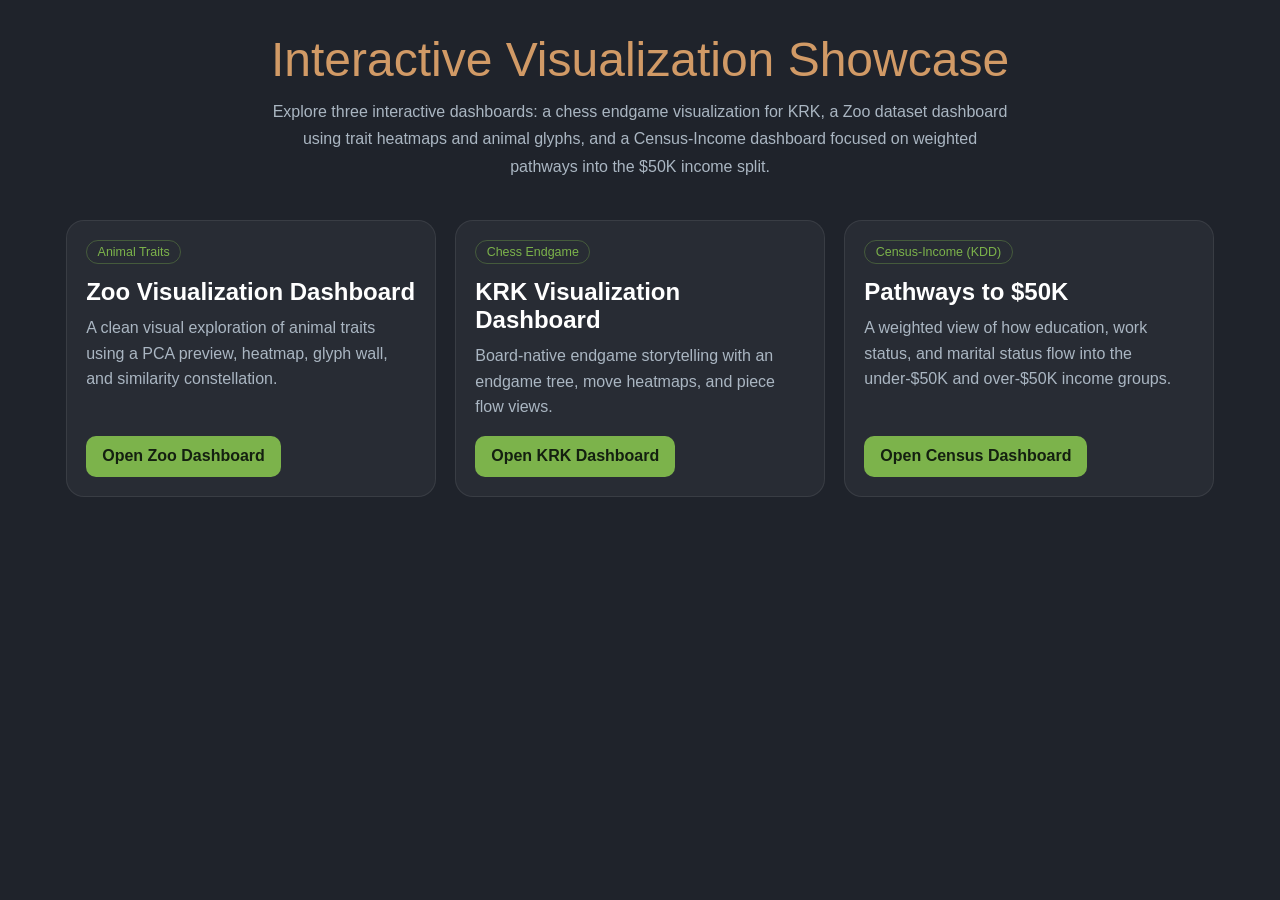
==== commit ce93906a: "Added landing page, Zoo Visualization Dashboard, and Pathways to" ====
--- a/index.html
+++ b/index.html
@@ -1,2124 +1,162 @@
 <!doctype html>
 <html lang="en">
 <head>
-<meta charset="utf-8">
-<meta name="viewport" content="width=device-width,initial-scale=1">
-<title>King Rook King Visualization Dashboard</title>
-
-<style>
-:root {
-  --color-dark-grey: #282c34;
-  --color-light-grey: #333842;
-  --color-yellow: #d19a66;
-  --color-green: #7cb34b;
-  --color-green-active: #638f3c;
-  --color-faded-gray: #9eabb3;
-  --color-white: white;
-}
-
-html {
-  font-size: 18px;
-}
-
-body {
-  background: var(--color-dark-grey);
-  color: var(--color-white);
-  margin: 0;
-  font-size: 18px;
-  font-family: Poppins, Arial, sans-serif;
-}
-
-.wrap {
-  max-width: 1100px;
-  margin: 0 auto;
-  padding: 2rem 1rem 3rem 1rem;
-}
-
-h1 {
-  color: var(--color-yellow);
-  margin: 1rem auto 0.75rem auto;
-  font-size: 3rem;
-  font-weight: 300;
-  text-align: center;
-}
-
-button {
-  background: transparent;
-  border: 1px solid var(--color-green);
-  border-radius: 3px;
-  color: var(--color-green);
-  display: inline-block;
-  font-size: 14px;
-  padding: 3px 10px;
-  cursor: pointer;
-}
-
-button.active {
-  background-color: var(--color-green-active);
-  color: #fff;
-}
-
-.page-credit {
-  max-width: 58rem;
-  margin: 2.5rem auto 0 auto;
-  padding-top: 1rem;
-  border-top: 1px solid rgba(255,255,255,0.08);
-  color: var(--color-faded-gray);
-  font-size: 0.95rem;
-  line-height: 1.65rem;
-  text-align: center;
-}
-
-.page-credit a {
-  color: var(--color-green);
-  text-decoration: none;
-}
-
-.page-credit a:hover {
-  text-decoration: underline;
-}
-
-
-    .previs-wrap {
-      max-width: 1020px;
-      margin: 0 auto;
-      padding: 1rem 1rem 2rem 1rem;
+  <meta charset="utf-8">
+  <meta name="viewport" content="width=device-width,initial-scale=1">
+  <title>Interactive Visualization Showcase</title>
+  <style>
+    :root {
+      --bg: #1f232b;
+      --panel: #282c34;
+      --text: #f2f4f8;
+      --muted: #aab6c2;
+      --accent: #7cb34b;
+      --accent-2: #d19a66;
+      --border: rgba(255,255,255,0.08);
     }
 
-    .previs-wrap h2 {
-      color: var(--color-yellow);
-      margin: 1.2rem auto 0.7rem auto;
-      font-weight: 500;
-      text-align: center;
+    * { box-sizing: border-box; }
+
+    body {
+      margin: 0;
+      font-family: Poppins, Arial, sans-serif;
+      background: var(--bg);
+      color: var(--text);
     }
 
-    .previs-wrap p {
-      margin: 0 auto 1rem auto;
-      line-height: 1.68rem;
-      color: var(--color-faded-gray);
-      max-width: 48rem;
-      text-align: center;
-    }
-
-    .previs-toolbar {
-      display: flex;
-      justify-content: center;
-      align-items: center;
-      flex-wrap: wrap;
-      gap: 8px;
-      margin: 0.8rem 0 1rem 0;
-    }
-
-    .previs-toolbar button,
-    .previs-board-toolbar button {
-      background: transparent;
-      border: 1px solid var(--color-green);
-      border-radius: 3px;
-      color: var(--color-green);
-      display: inline-block;
-      font-size: 14px;
-      height: 32px;
-      line-height: 24px;
-      padding: 3px 10px;
-      text-align: center;
-      white-space: nowrap;
-      cursor: pointer;
-    }
-
-    .previs-toolbar button.active,
-    .previs-board-toolbar button.active {
-      background-color: var(--color-green-active);
-      color: #fff;
-    }
-
-    #pca-preview-chart {
-      display: flex;
-      justify-content: center;
-      align-items: center;
-      width: 100%;
-    }
-
-    .previs-caption {
-      text-align: center;
-      color: var(--color-faded-gray);
-      margin-top: 0.75rem;
-      font-size: 0.95rem;
-      line-height: 1.45rem;
-      min-height: 2.9rem;
-    }
-
-    .previs-board-toolbar {
-      display: flex;
-      justify-content: center;
-      align-items: center;
-      flex-wrap: wrap;
-      gap: 8px;
-      margin: 1rem 0 1rem 0;
-    }
-
-    #single-sample-board {
-      display: flex;
-      justify-content: center;
-      align-items: center;
-      width: 100%;
-    }
-
-    .previs-board-meta {
-      margin-top: 0.8rem;
-      text-align: center;
-      color: var(--color-faded-gray);
-      line-height: 1.5rem;
-      min-height: 3rem;
-    }
-
-    .previs-board-svg {
-      display: block;
-    }
-
-    .board-piece-image {
-      pointer-events: none;
-    }
-
-    .previs-tooltip {
-      position: absolute;
-      background-color: #282c34;
-      border: 1px solid grey;
-      color: #fff;
-      padding: 6px 8px;
-      display: none;
-      flex-direction: column;
-      align-items: flex-start;
-      pointer-events: none;
-      z-index: 20;
-      font-size: 12px;
-      line-height: 1.35rem;
-      border-radius: 6px;
-      max-width: 260px;
-    }
-    
-
-    .sunburst-wrap {
-      max-width: 1020px;
-      margin: 0 auto;
-      padding: 1.2rem 1rem 2.2rem 1rem;
-    }
-
-    .sunburst-wrap h2 {
-      color: var(--color-yellow);
-      margin: 1.3rem auto 0.8rem auto;
-      font-weight: 500;
-      text-align: center;
-    }
-
-    .sunburst-wrap p {
-      margin: 0 auto 1rem auto;
-      line-height: 1.68rem;
-      color: var(--color-faded-gray);
-      max-width: 48rem;
-      text-align: center;
-    }
-
-    .sunburst-controls {
-      margin: 1rem auto 1rem auto;
-      max-width: 48rem;
-    }
-
-    .sunburst-control-row {
-      display: flex;
-      justify-content: center;
-      align-items: center;
-      flex-wrap: wrap;
-      gap: 8px;
-      margin-bottom: 10px;
-    }
-
-    .sunburst-panel {
-      display: flex;
-      justify-content: center;
-      align-items: center;
-      margin-top: 0.4rem;
-    }
-
-    #sunburst-chart {
-      width: 820px;
-      display: flex;
-      justify-content: center;
-      align-items: center;
-    }
-
-    .sunburst-summary {
-      max-width: 52rem;
-      margin: 1rem auto 0.2rem auto;
-      color: var(--color-faded-gray);
-      text-align: center;
-      min-height: 1.6rem;
-      line-height: 1.6rem;
-    }
-
-    .sunburst-helper {
-      max-width: 52rem;
-      margin: 0.15rem auto 0 auto;
-      color: #94a3b8;
-      text-align: center;
-      font-size: 0.92rem;
-    }
-
-    .sunburst-arc {
-      stroke: rgba(15, 15, 15, 0.62);
-      stroke-width: 0.8px;
-      cursor: pointer;
-      transition: opacity 120ms ease;
-    }
-
-    .sunburst-arc.dimmed {
-      opacity: 0.26;
-    }
-
-    .sunburst-arc.active {
-      stroke: white;
-      stroke-width: 2.2px;
-    }
-
-    .sunburst-arc.ancestor {
-      stroke: rgba(255,255,255,0.86);
-      stroke-width: 1.6px;
-    }
-
-    .sunburst-label {
-      fill: white;
-      font-size: 12px;
-      pointer-events: none;
-      text-anchor: middle;
-      user-select: none;
-    }
-
-    .sunburst-center-ring {
-      fill: rgba(21, 28, 40, 0.95);
-    }
-
-    .board-piece-image {
-      pointer-events: none;
-    }
-
-    .center-status {
-      fill: white;
-      font-size: 11px;
-      font-weight: 600;
-      text-anchor: middle;
-      letter-spacing: 0.03em;
-    }
-
-    @media screen and (max-width: 860px) {
-      #sunburst-chart {
-        width: 100%;
-      }
-    }
-    
-
-    .heatmap-wrap {
-      max-width: 980px;
-      margin: 0 auto;
-      padding: 1rem 1rem 2rem 1rem;
-    }
-
-    .heatmap-wrap h2 {
-      color: var(--color-yellow);
-      margin: 1.3rem auto 0.8rem auto;
-      font-weight: 500;
-      text-align: center;
-    }
-
-    .heatmap-wrap p {
-      margin: 0 auto 1rem auto;
-      line-height: 1.68rem;
-      color: var(--color-faded-gray);
-      max-width: 42rem;
-      text-align: center;
-    }
-
-    #heatmap-container {
-      display: flex;
-      flex-direction: column;
-      align-items: center;
-      margin: 1rem 0 1.2rem 0;
-    }
-
-    #heatmap-chart {
-      margin-bottom: 1rem;
-      width: 520px;
-      display: flex;
-      justify-content: center;
-      align-items: center;
-    }
-
-    .heatmap-caption {
-      font-weight: bold;
-      text-align: center;
-      margin-bottom: 0.75rem;
-    }
-
-    .heatmap-toolbar {
-      display: flex;
-      flex-direction: column;
-      align-items: center;
-      gap: 0.65rem;
-      margin-bottom: 0.5rem;
-    }
-
-    .heatmap-bucket-row,
-    .heatmap-mode-row,
-    .heatmap-piece-row {
-      display: flex;
-      justify-content: center;
-      align-items: center;
-      flex-wrap: wrap;
-      gap: 8px;
-    }
-
-    .heatmap-toolbar button {
-      background: transparent;
-      border: 1px solid var(--color-green);
-      border-radius: 3px;
-      color: var(--color-green);
-      display: inline-block;
-      font-size: 14px;
-      height: 32px;
-      line-height: 24px;
-      padding: 3px 10px;
-      text-align: center;
-      white-space: nowrap;
-      cursor: pointer;
-    }
-
-    .heatmap-toolbar button.active {
-      background-color: var(--color-green-active);
-      color: #fff;
-    }
-
-    .heatmap-select {
-      border: 1px solid var(--color-green);
-      border-radius: 3px;
-      color: var(--color-green);
-      background: transparent;
-      display: inline-block;
-      font-size: 14px;
-      height: 32px;
-      line-height: 24px;
-      padding: 3px 10px;
-      cursor: pointer;
-      outline: none;
-    }
-
-    .heatmap-select option {
-      background: var(--color-light-grey);
-      color: white;
-    }
-
-    .heatmap-piece-group-label {
-      color: var(--color-faded-gray);
-      font-size: 0.8rem;
-      margin-right: 4px;
-      min-width: 70px;
-      text-align: right;
-    }
-
-    .heatmap-summary {
-      max-width: 42rem;
-      margin: 0.75rem auto 0 auto;
-      color: var(--color-faded-gray);
-      text-align: center;
-    }
-
-    .heatmap-board-label {
-      fill: #ffffff;
-      font-size: 12px;
-    }
-
-    @media screen and (max-width: 700px) {
-      #heatmap-chart {
-        width: 100%;
-      }
-
-      .heatmap-piece-group-label {
-        min-width: auto;
-        text-align: center;
-        margin-right: 0;
-      }
-    }
-    
-
-    .piece-flow-wrap {
-      max-width: 980px;
+    .page {
+      max-width: 1180px;
       margin: 0 auto;
       padding: 2rem 1rem 3rem 1rem;
     }
 
-    .piece-flow-wrap h2 {
-      color: var(--color-yellow);
-      margin: 1.3rem auto 0.8rem auto;
-      font-weight: 500;
+    .hero {
       text-align: center;
+      max-width: 54rem;
+      margin: 0 auto 2.5rem auto;
     }
 
-    .piece-flow-wrap p {
-      margin: 0 auto 1rem auto;
-      line-height: 1.68rem;
-      color: var(--color-faded-gray);
-      max-width: 42rem;
-      text-align: center;
+    .hero h1 {
+      margin: 0 0 0.7rem 0;
+      font-size: 3rem;
+      font-weight: 300;
+      color: var(--accent-2);
     }
 
-    .controls {
-      margin: 1.2rem auto 1.5rem auto;
-      max-width: 42rem;
+    .hero p {
+      margin: 0 auto;
+      color: var(--muted);
+      line-height: 1.7rem;
+      max-width: 46rem;
     }
 
-    .control-row {
-      display: flex;
-      justify-content: center;
-      align-items: center;
-      flex-wrap: wrap;
-      gap: 8px;
-      margin-bottom: 10px;
+    .grid {
+      display: grid;
+      grid-template-columns: repeat(auto-fit, minmax(320px, 1fr));
+      gap: 1.2rem;
     }
 
-    .control-label {
-      min-width: 88px;
-      color: var(--color-faded-gray);
-      font-size: 0.78rem;
-      text-transform: uppercase;
-      letter-spacing: 0.08em;
+    .card {
+      background: var(--panel);
+      border: 1px solid var(--border);
+      border-radius: 18px;
+      padding: 1.2rem;
+      display: flex;
+      flex-direction: column;
+      min-height: 100%;
     }
 
-    .caption {
-      font-weight: bold;
-      text-align: center;
-      margin-bottom: 0.5rem;
+    .tag {
+      display: inline-block;
+      border: 1px solid rgba(124,179,75,0.35);
+      color: var(--accent);
+      border-radius: 999px;
+      padding: 0.25rem 0.65rem;
+      font-size: 0.78rem;
+      margin-bottom: 0.9rem;
+      align-self: flex-start;
     }
 
-    #piece-flow-section #movepaths {
-      display: flex;
-      flex-direction: column;
-      align-items: center;
-      margin: 1.4rem 0 0.6rem 0;
+    .card h2 {
+      margin: 0 0 0.55rem 0;
+      font-size: 1.5rem;
+      color: white;
     }
 
-    #piece-flow-section .paths-main {
-      width: 540px;
-      display: flex;
-      flex-direction: column;
-      align-items: center;
+    .card p {
+      margin: 0 0 1rem 0;
+      color: var(--muted);
+      line-height: 1.6rem;
     }
 
-    #piece-flow-section .paths-side {
-      width: 208px;
-      height: 540px;
-      display: flex;
-      justify-content: center;
-      align-items: center;
+    .button {
+      display: inline-block;
+      text-decoration: none;
+      background: var(--accent);
+      color: #142010;
+      font-weight: 600;
+      border-radius: 10px;
+      padding: 0.72rem 1rem;
+      margin-top: auto;
+      align-self: flex-start;
     }
 
-    #piece-flow-section #movepaths-viz {
-      width: 540px;
-      display: flex;
-      justify-content: center;
+    .button:hover {
+      opacity: 0.95;
     }
 
-    #piece-flow-section #piece-selector-viz {
-      width: 208px;
-      display: flex;
-      justify-content: center;
-    }
-
-    #piece-flow-section .paths-layout {
-      display: grid;
-      grid-template-columns: 540px 208px;
-      align-items: center;
-      gap: 32px;
-      justify-content: center;
-    }
-
-    #piece-flow-section .paths-board .square.light {
-      color: #6c6c6c;
-    }
-
-    #piece-flow-section .paths-board .square.dark {
-      color: #3c3c3c;
-    }
-
-    #piece-flow-section .paths-board .label {
-      color: #fff;
-      font-size: 12px;
-    }
-
-    #piece-flow-section .helper {
-      max-width: 42rem;
-      text-align: center;
-      color: var(--color-faded-gray);
-      margin: 0 auto 0.8rem auto;
-    }
-
-    #piece-flow-section .summary {
-      max-width: 42rem;
-      margin: 1.75rem auto 0 auto;
-    }
-
-    #piece-flow-section .summary h3 {
-      color: var(--color-yellow);
-      margin-bottom: 0.4rem;
-      text-align: center;
-    }
-
-    #piece-flow-section .summary ul {
-      margin: 0.4rem 0 0 1.2rem;
-      color: var(--color-faded-gray);
-    }
-
-    #piece-flow-section .summary li {
-      margin-bottom: 0.4rem;
-    }
-
-    #piece-flow-section .selector-board {
-      background: #2b2f36;
-      border: 1px solid rgba(255,255,255,0.08);
-      border-radius: 6px;
-    }
-
-    #piece-flow-section .selector-cell {
-      cursor: pointer;
-    }
-
-    #piece-flow-section .selector-cell.active rect {
-      stroke: #ff4d4d;
-      stroke-width: 3px;
-    }
-
-    #piece-flow-section .selector-label {
-      fill: white;
-      font-size: 11px;
-      font-weight: 600;
-      pointer-events: none;
-    }
-
-    #piece-flow-section .selector-piece {
-      fill: white;
-      font-size: 38px;
-      pointer-events: none;
-    }
-
-    #piece-flow-section .selector-subtle {
-      fill: rgba(255,255,255,0.70);
-      font-size: 10px;
-      pointer-events: none;
-    }
-
-    @media screen and (max-width: 900px) {
-      #piece-flow-section .paths-layout {
-        grid-template-columns: 1fr;
-        gap: 24px;
+    @media screen and (max-width: 800px) {
+      .hero h1 {
+        font-size: 2.3rem;
       }
 
-      #piece-flow-section .paths-main,
-      #piece-flow-section #movepaths-viz {
-        width: 100%;
-      }
-
-      #piece-flow-section .paths-side,
-      #piece-flow-section #piece-selector-viz {
-        width: 208px;
-        margin: 0 auto;
+      .page {
+        padding: 1.2rem 0.8rem 2.2rem 0.8rem;
       }
     }
-    
-</style>
+  </style>
 </head>
 <body>
-  <div class="wrap">
-    <h1>King Rook King Visualization Dashboard</h1>
-    
-        <p style="max-width:46rem;margin:0 auto 1rem auto;line-height:1.68rem;color:var(--color-faded-gray);text-align:center;">
-        This dashboard is organized as a progression. First, it shows the KRK data in generic supporting views
-        so the limitations are visible. Then it moves to board-native visualizations that better match the structure
-        of the problem.
+  <main class="page">
+    <header class="hero">
+      <h1>Interactive Visualization Showcase</h1>
+      <p>
+        Explore three interactive dashboards: a chess endgame visualization for KRK,
+        a Zoo dataset dashboard using trait heatmaps and animal glyphs, and a Census-Income
+        dashboard focused on weighted pathways into the $50K income split.
+      </p>
+    </header>
+
+    <section class="grid">
+      <article class="card">
+        <div class="tag">Animal Traits</div>
+        <h2>Zoo Visualization Dashboard</h2>
+        <p>
+          A clean visual exploration of animal traits using a PCA preview, heatmap, glyph wall,
+          and similarity constellation.
         </p>
+        <a class="button" href="/zoo/">Open Zoo Dashboard</a>
+      </article>
 
-        <p style="max-width:52rem;margin:0 auto 1.5rem auto;line-height:1.68rem;color:var(--color-faded-gray);text-align:center;font-size:0.95rem;">
-        <strong style="color:white;">Acknowledgment.</strong>
-        The interactive chessboard visual design in this project was inspired by
-        <em>A Visual Look at 2 Million Chess Games</em> and the
-        <em>chess-dataviz</em> library by ebemunk.
-        This KRK project uses a different dataset and custom endgame-specific transformations,
-        but the presentation style, interaction ideas, and board-centric storytelling were informed by that work.
-        Please see the original sources:
-        <a href="https://blog.ebemunk.com/a-visual-look-at-2-million-chess-games/" target="_blank" rel="noopener noreferrer" style="color:#7cb34b;">blog post</a>,
-        <a href="https://ebemunk.com/chess-dataviz/" target="_blank" rel="noopener noreferrer" style="color:#7cb34b;">library demo</a>,
-        and
-        <a href="https://github.com/ebemunk/chess-dataviz" target="_blank" rel="noopener noreferrer" style="color:#7cb34b;">GitHub repository</a>.
+      <article class="card">
+        <div class="tag">Chess Endgame</div>
+        <h2>KRK Visualization Dashboard</h2>
+        <p>
+          Board-native endgame storytelling with an endgame tree, move heatmaps, and piece flow views.
         </p>
-    
-    
-    <section id="previsualization-section" class="previs-wrap">
-      <h2>Previsualization</h2>
-      <p>
-        These supporting views show why generic visualization is not enough for KRK.
-        The PCA plot is only a supporting preview, and the board below shows that each row is a single static position.
-      </p>
+        <a class="button" href="/krk/">Open KRK Dashboard</a>
+      </article>
 
-      <h3 style="text-align:center;color:white;margin:0.8rem 0 0.5rem 0;">PCA 2D preview</h3>
-      <div class="previs-toolbar" id="pca-filter-buttons"></div>
-      <div id="pca-preview-chart"></div>
-      <div class="previs-caption" id="pca-preview-caption"></div>
-
-      <h3 style="text-align:center;color:white;margin:1.6rem 0 0.5rem 0;">Sample static positions</h3>
-      <div class="previs-board-toolbar" id="sample-position-buttons"></div>
-      <div id="single-sample-board"></div>
-      <div class="previs-board-meta" id="single-sample-meta"></div>
-
-      <div class="previs-tooltip" id="previs-tooltip"></div>
+      <article class="card">
+        <div class="tag">Census-Income (KDD)</div>
+        <h2>Pathways to $50K</h2>
+        <p>
+          A weighted view of how education, work status, and marital status flow into the
+          under-$50K and over-$50K income groups.
+        </p>
+        <a class="button" href="/census/">Open Census Dashboard</a>
+      </article>
     </section>
-    
-
-    <section id="sunburst-section" class="sunburst-wrap">
-      <h2>Endgame tree</h2>
-      <p>
-        This view adapts an openings sunburst to KRK endgames. Hover a branch to select a representative
-        continuation. Then move inward or outward across the rings to scrub through the line move by move.
-        Click a branch to pin it.
-      </p>
-
-      <div class="sunburst-controls">
-        <div class="sunburst-control-row" id="sunburst-bucket-buttons"></div>
-      </div>
-
-      <div class="sunburst-panel">
-        <div id="sunburst-chart"></div>
-      </div>
-
-      <div class="sunburst-summary" id="sunburst-summary"></div>
-      <div class="sunburst-helper" id="sunburst-helper"></div>
-    </section>
-    
-
-    <section id="heatmap-section" class="heatmap-wrap">
-      <h2>Heatmaps</h2>
-      <p>
-        Heatmaps show which squares are used most often by engine-recommended moves. This is the quick,
-        readable overview; the flow art below shows the same behavior as movement patterns.
-      </p>
-
-      <div id="heatmap-container">
-        <div class="heatmap-caption" id="heatmap-caption">Heatmap</div>
-
-        <div id="heatmap-chart"></div>
-
-        <div class="heatmap-toolbar">
-          <div class="heatmap-bucket-row" id="heatmap-bucket-buttons"></div>
-
-          <div class="heatmap-mode-row">
-            <select id="heatmap-mode-select" class="heatmap-select">
-              <option value="destination">Square Utilization</option>
-              <option value="origin">Move Squares</option>
-            </select>
-          </div>
-
-          <div class="heatmap-piece-row">
-            <span class="heatmap-piece-group-label">White / all</span>
-            <div id="heatmap-piece-buttons-w"></div>
-          </div>
-
-          <div class="heatmap-piece-row">
-            <span class="heatmap-piece-group-label">Black</span>
-            <div id="heatmap-piece-buttons-b"></div>
-          </div>
-        </div>
-      </div>
-
-      <div class="heatmap-summary" id="heatmap-summary"></div>
-    </section>
-    
-
-    <section id="piece-flow-section" class="piece-flow-wrap">
-      <h2>Abstract art</h2>
-      <p class="helper">
-        Each thin strand represents an aggregated move pattern. Stronger patterns appear brighter and thicker.
-        Click a tile to explore the black king, white rook, white king, or all piece journeys.
-      </p>
-
-      <div id="movepaths">
-        <div class="paths-layout">
-          <div class="paths-main">
-            <div class="caption" id="main-caption">Piece journeys</div>
-            <div id="movepaths-viz"></div>
-          </div>
-          <div class="paths-side">
-            <div id="piece-selector-viz"></div>
-          </div>
-        </div>
-      </div>
-      
-      <div class="controls">
-        <div class="control-row">
-          <div class="control-label">Outcome</div>
-          <div id="bucket-buttons"></div>
-        </div>
-      </div>
-
-      <div class="summary">
-        <h3>What this view is showing</h3>
-        <ul id="top-moves-list"></ul>
-      </div>
-    </section>
-    
-    
-    <div class="page-credit">
-      <strong style="color:white;">Acknowledgment.</strong>
-      This project’s interactive chess visual style was inspired by ebemunk’s
-      <em>A Visual Look at 2 Million Chess Games</em> and the
-      <em>chess-dataviz</em> library.
-      The KRK dashboard uses its own preprocessing, engine analysis, and KRK-specific visual mappings.
-      Original sources:
-      <a href="https://blog.ebemunk.com/a-visual-look-at-2-million-chess-games/" target="_blank" rel="noopener noreferrer">blog post</a>,
-      <a href="https://ebemunk.com/chess-dataviz/" target="_blank" rel="noopener noreferrer">library demo</a>,
-      <a href="https://github.com/ebemunk/chess-dataviz" target="_blank" rel="noopener noreferrer">GitHub</a>.
-    </div>
-  </div>
-
-  <script src="https://d3js.org/d3.v7.min.js"></script>
-  <script>
-  
-    const previsData = {"bucket_order": ["draw", "win_0_2", "win_3_5", "win_6_9", "win_10_plus"], "bucket_labels": {"draw": "Draw", "win_0_2": "Win in 0\u20132", "win_3_5": "Win in 3\u20135", "win_6_9": "Win in 6\u20139", "win_10_plus": "Win in 10+"}, "pca_points": [{"pc1": 4.42240769001619, "pc2": 1.6552862277789522, "target_bucket": "draw", "wk_square": "c1", "wr_square": "f8", "bk_square": "f7", "target_raw": "draw"}, {"pc1": 0.8037840566868759, "pc2": -3.1632580224857545, "target_bucket": "draw", "wk_square": "d3", "wr_square": "c5", "bk_square": "b4", "target_raw": "draw"}, {"pc1": 3.8247516943989726, "pc2": 0.7260894314951328, "target_bucket": "draw", "wk_square": "b1", "wr_square": "f4", "bk_square": "g5", "target_raw": "draw"}, {"pc1": 2.1741762166629837, "pc2": 1.7079684256722507, "target_bucket": "draw", "wk_square": "d3", "wr_square": "g8", "bk_square": "f8", "target_raw": "draw"}, {"pc1": 4.473860332031892, "pc2": -1.0474250969823986, "target_bucket": "draw", "wk_square": "b1", "wr_square": "f3", "bk_square": "f4", "target_raw": "draw"}, {"pc1": 1.8483858765219208, "pc2": 1.4271563908358806, "target_bucket": "draw", "wk_square": "c2", "wr_square": "g3", "bk_square": "h4", "target_raw": "draw"}, {"pc1": 2.1725694724984854, "pc2": -1.1035490520996436, "target_bucket": "draw", "wk_square": "d1", "wr_square": "g3", "bk_square": "g2", "target_raw": "draw"}, {"pc1": 3.3046947386998, "pc2": 2.8124477460837434, "target_bucket": "draw", "wk_square": "d1", "wr_square": "e7", "bk_square": "e8", "target_raw": "draw"}, {"pc1": 3.5946997052567435, "pc2": -0.271986456918262, "target_bucket": "draw", "wk_square": "c1", "wr_square": "g5", "bk_square": "g4", "target_raw": "draw"}, {"pc1": 3.365812168808482, "pc2": 0.6567566612457935, "target_bucket": "draw", "wk_square": "c2", "wr_square": "e6", "bk_square": "f7", "target_raw": "draw"}, {"pc1": 1.2059224455664028, "pc2": 0.8773703165428398, "target_bucket": "draw", "wk_square": "c1", "wr_square": "b6", "bk_square": "a5", "target_raw": "draw"}, {"pc1": 3.3943759260529323, "pc2": 0.017034249241109325, "target_bucket": "draw", "wk_square": "c1", "wr_square": "b5", "bk_square": "b6", "target_raw": "draw"}, {"pc1": -3.029340016691454, "pc2": 0.24161336611463746, "target_bucket": "draw", "wk_square": "c1", "wr_square": "g2", "bk_square": "a1", "target_raw": "draw"}, {"pc1": 0.8919611426047312, "pc2": 0.7186316232548499, "target_bucket": "draw", "wk_square": "c2", "wr_square": "b5", "bk_square": "a6", "target_raw": "draw"}, {"pc1": 3.112120963182475, "pc2": -1.4321552159819808, "target_bucket": "draw", "wk_square": "d2", "wr_square": "d5", "bk_square": "c6", "target_raw": "draw"}, {"pc1": 4.435694332442513, "pc2": -2.8283503557879865, "target_bucket": "draw", "wk_square": "c2", "wr_square": "d6", "bk_square": "d5", "target_raw": "draw"}, {"pc1": 2.060922234701387, "pc2": -3.3577095018547922, "target_bucket": "draw", "wk_square": "d1", "wr_square": "d4", "bk_square": "e3", "target_raw": "draw"}, {"pc1": 4.282482500721598, "pc2": 0.8327071861270129, "target_bucket": "draw", "wk_square": "d1", "wr_square": "d7", "bk_square": "e7", "target_raw": "draw"}, {"pc1": 4.4187989206438205, "pc2": -2.976407601408936, "target_bucket": "draw", "wk_square": "c1", "wr_square": "c4", "bk_square": "d4", "target_raw": "draw"}, {"pc1": 2.553388133742548, "pc2": -1.6452367640021164, "target_bucket": "draw", "wk_square": "d1", "wr_square": "c4", "bk_square": "b4", "target_raw": "draw"}, {"pc1": -0.7639375318973037, "pc2": -1.3485920710132155, "target_bucket": "draw", "wk_square": "d2", "wr_square": "g2", "bk_square": "f1", "target_raw": "draw"}, {"pc1": 4.341971973910199, "pc2": -2.2405941598345587, "target_bucket": "draw", "wk_square": "d1", "wr_square": "d4", "bk_square": "e5", "target_raw": "draw"}, {"pc1": 4.217870149883995, "pc2": -3.1716124657775144, "target_bucket": "draw", "wk_square": "d2", "wr_square": "e5", "bk_square": "d5", "target_raw": "draw"}, {"pc1": 3.8710183005723615, "pc2": 0.8963737784222109, "target_bucket": "draw", "wk_square": "d1", "wr_square": "b7", "bk_square": "c7", "target_raw": "draw"}, {"pc1": 2.020349941344383, "pc2": 0.7507330185812485, "target_bucket": "draw", "wk_square": "d2", "wr_square": "g5", "bk_square": "h5", "target_raw": "draw"}, {"pc1": 2.615748570361888, "pc2": -1.094276080172739, "target_bucket": "draw", "wk_square": "d1", "wr_square": "g4", "bk_square": "g3", "target_raw": "draw"}, {"pc1": 3.2886812708727393, "pc2": -0.3310372151166332, "target_bucket": "draw", "wk_square": "d2", "wr_square": "g5", "bk_square": "g6", "target_raw": "draw"}, {"pc1": 1.3657063972601076, "pc2": -1.413446940153401, "target_bucket": "draw", "wk_square": "d3", "wr_square": "f3", "bk_square": "g2", "target_raw": "draw"}, {"pc1": 2.5801919600304895, "pc2": -1.9010268046468803, "target_bucket": "draw", "wk_square": "d4", "wr_square": "f5", "bk_square": "g5", "target_raw": "draw"}, {"pc1": 2.6945997894823446, "pc2": 2.540173751757409, "target_bucket": "draw", "wk_square": "d2", "wr_square": "g8", "bk_square": "f8", "target_raw": "draw"}, {"pc1": 3.1958709731397743, "pc2": -0.7468372286308875, "target_bucket": "draw", "wk_square": "c3", "wr_square": "h4", "bk_square": "g4", "target_raw": "draw"}, {"pc1": 3.1353763157728842, "pc2": -2.1784871672271726, "target_bucket": "draw", "wk_square": "c3", "wr_square": "g3", "bk_square": "f3", "target_raw": "draw"}, {"pc1": 1.8369215739392635, "pc2": 1.1878109703615698, "target_bucket": "draw", "wk_square": "d3", "wr_square": "c7", "bk_square": "c8", "target_raw": "draw"}, {"pc1": 2.4871048221854246, "pc2": -1.777941632962253, "target_bucket": "draw", "wk_square": "d4", "wr_square": "h4", "bk_square": "g4", "target_raw": "draw"}, {"pc1": 1.080757243612086, "pc2": -2.713602510024648, "target_bucket": "draw", "wk_square": "d2", "wr_square": "c5", "bk_square": "b4", "target_raw": "draw"}, {"pc1": 3.738231645713851, "pc2": -0.4589721109357538, "target_bucket": "draw", "wk_square": "c2", "wr_square": "g7", "bk_square": "f6", "target_raw": "draw"}, {"pc1": 2.2942481551354277, "pc2": 2.370758379695203, "target_bucket": "draw", "wk_square": "d2", "wr_square": "g7", "bk_square": "h7", "target_raw": "draw"}, {"pc1": 2.5071203098950137, "pc2": -0.5106810184703953, "target_bucket": "draw", "wk_square": "b1", "wr_square": "e1", "bk_square": "f2", "target_raw": "draw"}, {"pc1": 1.4070138796435272, "pc2": 0.7197446380350867, "target_bucket": "draw", "wk_square": "b1", "wr_square": "f2", "bk_square": "f1", "target_raw": "draw"}, {"pc1": 2.308015106018815, "pc2": 1.2169105448272963, "target_bucket": "draw", "wk_square": "d1", "wr_square": "g5", "bk_square": "h5", "target_raw": "draw"}, {"pc1": 0.6460557925189568, "pc2": -2.88966968684662, "target_bucket": "draw", "wk_square": "d4", "wr_square": "e1", "bk_square": "f2", "target_raw": "draw"}, {"pc1": 2.048149663116345, "pc2": 1.7655821225202684, "target_bucket": "draw", "wk_square": "c2", "wr_square": "g6", "bk_square": "h5", "target_raw": "draw"}, {"pc1": 3.769431094667244, "pc2": -1.3686414983599504, "target_bucket": "draw", "wk_square": "c2", "wr_square": "b6", "bk_square": "c6", "target_raw": "draw"}, {"pc1": 1.4453490624332865, "pc2": -3.2209682720581116, "target_bucket": "draw", "wk_square": "c3", "wr_square": "e3", "bk_square": "e2", "target_raw": "draw"}, {"pc1": 3.0816658930383896, "pc2": 3.292173682514987, "target_bucket": "draw", "wk_square": "b1", "wr_square": "e7", "bk_square": "d8", "target_raw": "draw"}, {"pc1": 3.4018443602000437, "pc2": -2.271369761035963, "target_bucket": "draw", "wk_square": "d1", "wr_square": "c5", "bk_square": "c4", "target_raw": "draw"}, {"pc1": 1.8637180268075026, "pc2": -1.2494695497999821, "target_bucket": "draw", "wk_square": "c2", "wr_square": "g1", "bk_square": "f2", "target_raw": "draw"}, {"pc1": 2.93514356740628, "pc2": -0.566385602548573, "target_bucket": "draw", "wk_square": "c2", "wr_square": "g4", "bk_square": "g3", "target_raw": "draw"}, {"pc1": 0.6779764716817522, "pc2": 2.057212960440127, "target_bucket": "draw", "wk_square": "c2", "wr_square": "g1", "bk_square": "h1", "target_raw": "draw"}, {"pc1": 4.464825969853614, "pc2": 0.4234343131944102, "target_bucket": "draw", "wk_square": "b1", "wr_square": "g5", "bk_square": "f6", "target_raw": "draw"}, {"pc1": 4.259165844822124, "pc2": -1.3113588017135112, "target_bucket": "draw", "wk_square": "c2", "wr_square": "d6", "bk_square": "e6", "target_raw": "draw"}, {"pc1": 1.5630267223012007, "pc2": 1.4988628219863322, "target_bucket": "draw", "wk_square": "c2", "wr_square": "h1", "bk_square": "h2", "target_raw": "draw"}, {"pc1": 0.3378569324303668, "pc2": -1.2059533039169956, "target_bucket": "draw", "wk_square": "d4", "wr_square": "e1", "bk_square": "d1", "target_raw": "draw"}, {"pc1": 3.069173556242068, "pc2": 3.2041859559024886, "target_bucket": "draw", "wk_square": "c1", "wr_square": "d8", "bk_square": "c8", "target_raw": "draw"}, {"pc1": 1.5799587803189807, "pc2": 2.1504461167039755, "target_bucket": "draw", "wk_square": "d3", "wr_square": "h7", "bk_square": "g8", "target_raw": "draw"}, {"pc1": 2.544521708951808, "pc2": -3.5197632002339763, "target_bucket": "draw", "wk_square": "d1", "wr_square": "e4", "bk_square": "e3", "target_raw": "draw"}, {"pc1": 2.8600037289607934, "pc2": 0.48943817964510755, "target_bucket": "draw", "wk_square": "d1", "wr_square": "c7", "bk_square": "b6", "target_raw": "draw"}, {"pc1": 3.9128789663579386, "pc2": -1.4800569360437066, "target_bucket": "draw", "wk_square": "d1", "wr_square": "c6", "bk_square": "c5", "target_raw": "draw"}, {"pc1": 4.389191573712648, "pc2": 2.4043930381779233, "target_bucket": "draw", "wk_square": "a1", "wr_square": "h7", "bk_square": "g6", "target_raw": "draw"}, {"pc1": 2.345316458467919, "pc2": -3.780806861401922, "target_bucket": "draw", "wk_square": "d3", "wr_square": "c6", "bk_square": "c5", "target_raw": "draw"}, {"pc1": 2.2931830637795314, "pc2": 1.989634620807499, "target_bucket": "draw", "wk_square": "c1", "wr_square": "g4", "bk_square": "h5", "target_raw": "draw"}, {"pc1": -0.49451495577071036, "pc2": -0.5065373121757438, "target_bucket": "draw", "wk_square": "d2", "wr_square": "b1", "bk_square": "a2", "target_raw": "draw"}, {"pc1": 3.6367200200046286, "pc2": 3.2731354946727214, "target_bucket": "draw", "wk_square": "a1", "wr_square": "h3", "bk_square": "h4", "target_raw": "draw"}, {"pc1": 2.7561507200687125, "pc2": 3.370195920417773, "target_bucket": "draw", "wk_square": "c1", "wr_square": "c8", "bk_square": "b8", "target_raw": "draw"}, {"pc1": 1.603166372407511, "pc2": 1.7589632740986672, "target_bucket": "draw", "wk_square": "d2", "wr_square": "g7", "bk_square": "h6", "target_raw": "draw"}, {"pc1": 4.854664632871342, "pc2": 1.4642335665674018, "target_bucket": "draw", "wk_square": "a1", "wr_square": "g4", "bk_square": "g5", "target_raw": "draw"}, {"pc1": 4.493052829683222, "pc2": -0.371497352955741, "target_bucket": "draw", "wk_square": "b2", "wr_square": "g6", "bk_square": "f6", "target_raw": "draw"}, {"pc1": 3.6011872660951307, "pc2": 4.334989243092592, "target_bucket": "draw", "wk_square": "b1", "wr_square": "h8", "bk_square": "g8", "target_raw": "draw"}, {"pc1": 1.9336992056988658, "pc2": -1.8376269068835684, "target_bucket": "draw", "wk_square": "d4", "wr_square": "f5", "bk_square": "g4", "target_raw": "draw"}, {"pc1": 4.950377621661478, "pc2": 0.24278408557544257, "target_bucket": "draw", "wk_square": "b1", "wr_square": "e6", "bk_square": "f6", "target_raw": "draw"}, {"pc1": 0.6993395862100219, "pc2": -3.3574964983427007, "target_bucket": "draw", "wk_square": "d4", "wr_square": "d1", "bk_square": "e2", "target_raw": "draw"}, {"pc1": 3.348465438068949, "pc2": -4.3609150809134265, "target_bucket": "draw", "wk_square": "c3", "wr_square": "f4", "bk_square": "e4", "target_raw": "draw"}, {"pc1": 2.2734319539159484, "pc2": -1.3938468691771757, "target_bucket": "draw", "wk_square": "b1", "wr_square": "d3", "bk_square": "e2", "target_raw": "draw"}, {"pc1": 4.377410613057708, "pc2": -2.8496644387427246, "target_bucket": "draw", "wk_square": "d1", "wr_square": "e5", "bk_square": "e4", "target_raw": "draw"}, {"pc1": 3.3239304256621804, "pc2": 3.8503602126001377, "target_bucket": "draw", "wk_square": "c1", "wr_square": "g7", "bk_square": "g8", "target_raw": "draw"}, {"pc1": 3.66179143445125, "pc2": -1.2944993848684223, "target_bucket": "draw", "wk_square": "d2", "wr_square": "c7", "bk_square": "c6", "target_raw": "draw"}, {"pc1": 4.290503515329008, "pc2": -1.3404858587811717, "target_bucket": "draw", "wk_square": "a1", "wr_square": "d3", "bk_square": "e3", "target_raw": "draw"}, {"pc1": 1.12362881923948, "pc2": 1.7477015789285637, "target_bucket": "draw", "wk_square": "b1", "wr_square": "f2", "bk_square": "g1", "target_raw": "draw"}, {"pc1": 4.698224998398892, "pc2": 0.04721787786302292, "target_bucket": "draw", "wk_square": "a1", "wr_square": "e4", "bk_square": "f5", "target_raw": "draw"}, {"pc1": 2.5088638892336133, "pc2": 2.162012532706267, "target_bucket": "draw", "wk_square": "c2", "wr_square": "c7", "bk_square": "c8", "target_raw": "draw"}, {"pc1": 4.125183243848552, "pc2": -2.4222193392393936, "target_bucket": "draw", "wk_square": "c1", "wr_square": "d5", "bk_square": "e4", "target_raw": "draw"}, {"pc1": 4.447417679462669, "pc2": 0.896629531552856, "target_bucket": "draw", "wk_square": "c1", "wr_square": "e6", "bk_square": "e7", "target_raw": "draw"}, {"pc1": 4.3857634221346435, "pc2": -3.1262623661553075, "target_bucket": "draw", "wk_square": "c1", "wr_square": "d3", "bk_square": "d4", "target_raw": "draw"}, {"pc1": 2.8613085441997237, "pc2": -0.7723145077147342, "target_bucket": "draw", "wk_square": "d3", "wr_square": "g7", "bk_square": "g6", "target_raw": "draw"}, {"pc1": 2.546624053813243, "pc2": -0.506951582616427, "target_bucket": "draw", "wk_square": "d3", "wr_square": "c7", "bk_square": "b7", "target_raw": "draw"}, {"pc1": 1.8948111877639997, "pc2": 1.337443345245867, "target_bucket": "draw", "wk_square": "c1", "wr_square": "a5", "bk_square": "a6", "target_raw": "draw"}, {"pc1": 3.604384492058502, "pc2": 4.29040252812206, "target_bucket": "draw", "wk_square": "b1", "wr_square": "f8", "bk_square": "g8", "target_raw": "draw"}, {"pc1": 2.1098160603434453, "pc2": 2.4355651510765677, "target_bucket": "draw", "wk_square": "d2", "wr_square": "c8", "bk_square": "b8", "target_raw": "draw"}, {"pc1": 2.7226539004734978, "pc2": 2.8721580722428413, "target_bucket": "draw", "wk_square": "d1", "wr_square": "c7", "bk_square": "d8", "target_raw": "draw"}, {"pc1": 1.7926668361654365, "pc2": -1.445218336369734, "target_bucket": "draw", "wk_square": "c2", "wr_square": "e3", "bk_square": "f2", "target_raw": "draw"}, {"pc1": 1.5925897134874551, "pc2": 1.5587731100208781, "target_bucket": "draw", "wk_square": "d3", "wr_square": "a8", "bk_square": "b8", "target_raw": "draw"}, {"pc1": -0.7199981190521715, "pc2": -1.8948812184460637, "target_bucket": "draw", "wk_square": "c3", "wr_square": "e2", "bk_square": "d1", "target_raw": "draw"}, {"pc1": 2.309260154424743, "pc2": 1.1909203590965487, "target_bucket": "draw", "wk_square": "d1", "wr_square": "h4", "bk_square": "h5", "target_raw": "draw"}, {"pc1": 3.1119239177258233, "pc2": 0.6944405259194782, "target_bucket": "draw", "wk_square": "b1", "wr_square": "c7", "bk_square": "b6", "target_raw": "draw"}, {"pc1": 2.1513151337439167, "pc2": 2.612047232550308, "target_bucket": "draw", "wk_square": "b1", "wr_square": "g4", "bk_square": "h3", "target_raw": "draw"}, {"pc1": 2.5881434962774668, "pc2": -2.2698522750701904, "target_bucket": "draw", "wk_square": "d3", "wr_square": "d5", "bk_square": "c6", "target_raw": "draw"}, {"pc1": 3.0845522933355327, "pc2": 4.347188176725404, "target_bucket": "draw", "wk_square": "b1", "wr_square": "h7", "bk_square": "g8", "target_raw": "draw"}, {"pc1": 2.7744665757349507, "pc2": -0.4959266421975885, "target_bucket": "draw", "wk_square": "d3", "wr_square": "d8", "bk_square": "e7", "target_raw": "draw"}, {"pc1": 3.6333016769536752, "pc2": 3.6861167443795915, "target_bucket": "draw", "wk_square": "b1", "wr_square": "f7", "bk_square": "f8", "target_raw": "draw"}, {"pc1": 0.5210433598818699, "pc2": 1.0719861422256494, "target_bucket": "draw", "wk_square": "c2", "wr_square": "h2", "bk_square": "g1", "target_raw": "draw"}, {"pc1": 5.112546511059982, "pc2": -2.0937008859960393, "target_bucket": "draw", "wk_square": "b1", "wr_square": "d4", "bk_square": "d5", "target_raw": "draw"}, {"pc1": 4.4131985540421175, "pc2": -2.1728958427838676, "target_bucket": "draw", "wk_square": "c1", "wr_square": "c4", "bk_square": "d5", "target_raw": "draw"}, {"pc1": -0.7005735834740795, "pc2": 0.3121556806961893, "target_bucket": "draw", "wk_square": "d1", "wr_square": "a2", "bk_square": "a1", "target_raw": "draw"}, {"pc1": 4.197684899473947, "pc2": -1.2880861696977177, "target_bucket": "draw", "wk_square": "d1", "wr_square": "g5", "bk_square": "f5", "target_raw": "draw"}, {"pc1": -0.30835822674351704, "pc2": -1.3146606866108992, "target_bucket": "draw", "wk_square": "c2", "wr_square": "b5", "bk_square": "a4", "target_raw": "draw"}, {"pc1": 1.3690018665573105, "pc2": -2.7916831849516575, "target_bucket": "draw", "wk_square": "c1", "wr_square": "c3", "bk_square": "b3", "target_raw": "draw"}, {"pc1": 3.8195356653917343, "pc2": 4.10969261435342, "target_bucket": "draw", "wk_square": "a1", "wr_square": "h7", "bk_square": "h6", "target_raw": "draw"}, {"pc1": 2.0965937530785785, "pc2": 2.1382471830711625, "target_bucket": "draw", "wk_square": "d3", "wr_square": "h8", "bk_square": "g8", "target_raw": "draw"}, {"pc1": 4.91491890084541, "pc2": -2.4219642804552444, "target_bucket": "draw", "wk_square": "a1", "wr_square": "d3", "bk_square": "d4", "target_raw": "draw"}, {"pc1": 0.6952731553209014, "pc2": -2.994476866966222, "target_bucket": "draw", "wk_square": "d2", "wr_square": "a2", "bk_square": "b2", "target_raw": "draw"}, {"pc1": 2.257425603695131, "pc2": 0.04244540918395648, "target_bucket": "draw", "wk_square": "c1", "wr_square": "h3", "bk_square": "g2", "target_raw": "draw"}, {"pc1": 2.7593479460320838, "pc2": 3.3256092054472415, "target_bucket": "draw", "wk_square": "c1", "wr_square": "a8", "bk_square": "b8", "target_raw": "draw"}, {"pc1": 3.197869793837818, "pc2": 0.2361311574803741, "target_bucket": "draw", "wk_square": "d2", "wr_square": "c8", "bk_square": "d7", "target_raw": "draw"}, {"pc1": 1.0871313740553474, "pc2": 0.8753797432104932, "target_bucket": "draw", "wk_square": "d3", "wr_square": "b7", "bk_square": "a7", "target_raw": "draw"}, {"pc1": 2.028700714282518, "pc2": 2.1973997621527315, "target_bucket": "draw", "wk_square": "d1", "wr_square": "g5", "bk_square": "h6", "target_raw": "draw"}, {"pc1": 2.831876161083221, "pc2": -0.5894504913111962, "target_bucket": "draw", "wk_square": "c3", "wr_square": "f6", "bk_square": "g5", "target_raw": "draw"}, {"pc1": 3.6474611278976194, "pc2": 0.4231091534051464, "target_bucket": "draw", "wk_square": "d2", "wr_square": "g7", "bk_square": "f7", "target_raw": "draw"}, {"pc1": 1.0979538652866607, "pc2": 0.41063845266421023, "target_bucket": "draw", "wk_square": "d4", "wr_square": "g6", "bk_square": "h5", "target_raw": "draw"}, {"pc1": 3.7251439623370963, "pc2": 1.128449815930224, "target_bucket": "draw", "wk_square": "d1", "wr_square": "e8", "bk_square": "d7", "target_raw": "draw"}, {"pc1": 2.0400365053766065, "pc2": -3.503781671040364, "target_bucket": "draw", "wk_square": "c2", "wr_square": "d4", "bk_square": "e3", "target_raw": "draw"}, {"pc1": 3.85400169472908, "pc2": 0.8176851243751454, "target_bucket": "draw", "wk_square": "d1", "wr_square": "g7", "bk_square": "g6", "target_raw": "draw"}, {"pc1": 1.7776131823758297, "pc2": 2.3829573133280153, "target_bucket": "draw", "wk_square": "d2", "wr_square": "g6", "bk_square": "h7", "target_raw": "draw"}, {"pc1": 1.8055586966380577, "pc2": -2.8051829475901027, "target_bucket": "draw", "wk_square": "b1", "wr_square": "d3", "bk_square": "d2", "target_raw": "draw"}, {"pc1": 2.6708242164639606, "pc2": -1.4571015733024706, "target_bucket": "draw", "wk_square": "c1", "wr_square": "b5", "bk_square": "b4", "target_raw": "draw"}, {"pc1": 0.08131213134875268, "pc2": 1.3476695774073062, "target_bucket": "draw", "wk_square": "d3", "wr_square": "h2", "bk_square": "h1", "target_raw": "draw"}, {"pc1": 1.5138783830749842, "pc2": 2.9330368875309234, "target_bucket": "draw", "wk_square": "d3", "wr_square": "h7", "bk_square": "h8", "target_raw": "draw"}, {"pc1": -0.7521260344195074, "pc2": -1.6168491265072111, "target_bucket": "draw", "wk_square": "d1", "wr_square": "a1", "bk_square": "b1", "target_raw": "draw"}, {"pc1": 4.09791855639915, "pc2": 1.4706777914460054, "target_bucket": "draw", "wk_square": "b1", "wr_square": "c8", "bk_square": "d7", "target_raw": "draw"}, {"pc1": 4.236289380849917, "pc2": 1.4081873171592574, "target_bucket": "draw", "wk_square": "a1", "wr_square": "h3", "bk_square": "g3", "target_raw": "draw"}, {"pc1": 3.8255240730536126, "pc2": 1.233789079193631, "target_bucket": "draw", "wk_square": "d1", "wr_square": "f8", "bk_square": "e7", "target_raw": "draw"}, {"pc1": 4.72681822253877, "pc2": 0.2676495433106732, "target_bucket": "draw", "wk_square": "a1", "wr_square": "e6", "bk_square": "f5", "target_raw": "draw"}, {"pc1": 3.791127923674097, "pc2": 0.47338887991187156, "target_bucket": "draw", "wk_square": "d1", "wr_square": "g5", "bk_square": "g6", "target_raw": "draw"}, {"pc1": 4.320341787874813, "pc2": -1.146044379064269, "target_bucket": "draw", "wk_square": "a1", "wr_square": "e4", "bk_square": "e3", "target_raw": "draw"}, {"pc1": 3.517702863414882, "pc2": -1.4802860515084864, "target_bucket": "draw", "wk_square": "c1", "wr_square": "g3", "bk_square": "f4", "target_raw": "draw"}, {"pc1": 2.1035558719715897, "pc2": -1.1526540472412052, "target_bucket": "draw", "wk_square": "d1", "wr_square": "f2", "bk_square": "g3", "target_raw": "draw"}, {"pc1": 0.79122934571528, "pc2": 0.12818012592120015, "target_bucket": "draw", "wk_square": "a1", "wr_square": "e2", "bk_square": "d1", "target_raw": "draw"}, {"pc1": 4.383547353399323, "pc2": 1.0948469828946066, "target_bucket": "draw", "wk_square": "c1", "wr_square": "d8", "bk_square": "d7", "target_raw": "draw"}, {"pc1": 1.3771756070977215, "pc2": 0.525303158318184, "target_bucket": "draw", "wk_square": "b1", "wr_square": "e1", "bk_square": "f1", "target_raw": "draw"}, {"pc1": 2.3206294751504095, "pc2": 1.8163834678999653, "target_bucket": "draw", "wk_square": "c3", "wr_square": "h5", "bk_square": "h6", "target_raw": "draw"}, {"pc1": 3.36420985489784, "pc2": -0.518672126337599, "target_bucket": "draw", "wk_square": "a1", "wr_square": "f2", "bk_square": "e2", "target_raw": "draw"}, {"pc1": 2.616868035770613, "pc2": 0.36087027890110895, "target_bucket": "draw", "wk_square": "d3", "wr_square": "f8", "bk_square": "g7", "target_raw": "draw"}, {"pc1": 1.3093166349042396, "pc2": -2.7917716687535448, "target_bucket": "draw", "wk_square": "d1", "wr_square": "c3", "bk_square": "b3", "target_raw": "draw"}, {"pc1": 2.380199166761159, "pc2": -0.6622411807970456, "target_bucket": "draw", "wk_square": "d3", "wr_square": "h5", "bk_square": "g6", "target_raw": "draw"}, {"pc1": 4.12198601788518, "pc2": -2.377632624268862, "target_bucket": "draw", "wk_square": "c1", "wr_square": "f5", "bk_square": "e4", "target_raw": "draw"}, {"pc1": 3.0189608450808154, "pc2": -1.072508164683898, "target_bucket": "draw", "wk_square": "d1", "wr_square": "b4", "bk_square": "b5", "target_raw": "draw"}, {"pc1": 4.9471803956981075, "pc2": 0.287370800545974, "target_bucket": "draw", "wk_square": "b1", "wr_square": "g6", "bk_square": "f6", "target_raw": "draw"}, {"pc1": 3.238071211072716, "pc2": 0.001338804178451029, "target_bucket": "draw", "wk_square": "d2", "wr_square": "d6", "bk_square": "e7", "target_raw": "draw"}, {"pc1": 2.5796595523224206, "pc2": -0.35709681787005565, "target_bucket": "draw", "wk_square": "d3", "wr_square": "b8", "bk_square": "b7", "target_raw": "draw"}, {"pc1": 1.7343321165061387, "pc2": -2.872881264640794, "target_bucket": "draw", "wk_square": "c1", "wr_square": "e3", "bk_square": "e2", "target_raw": "draw"}, {"pc1": 1.8196012241060313, "pc2": 2.5811813886057178, "target_bucket": "draw", "wk_square": "c3", "wr_square": "g8", "bk_square": "h7", "target_raw": "draw"}, {"pc1": 4.009862152489562, "pc2": -0.4194677641359425, "target_bucket": "draw", "wk_square": "d1", "wr_square": "e7", "bk_square": "d6", "target_raw": "draw"}, {"pc1": 2.4564842982419988, "pc2": -0.5382721973138243, "target_bucket": "draw", "wk_square": "c3", "wr_square": "h2", "bk_square": "g2", "target_raw": "draw"}, {"pc1": 1.2962680796758954, "pc2": -3.4664655222674967, "target_bucket": "draw", "wk_square": "d3", "wr_square": "b3", "bk_square": "b4", "target_raw": "draw"}, {"pc1": 3.4057595913775254, "pc2": 3.0745875428513374, "target_bucket": "draw", "wk_square": "c1", "wr_square": "e8", "bk_square": "d8", "target_raw": "draw"}, {"pc1": 2.5805674134134744, "pc2": -0.39576524091850174, "target_bucket": "draw", "wk_square": "c2", "wr_square": "h2", "bk_square": "g2", "target_raw": "draw"}, {"pc1": 2.447171816464746, "pc2": -0.3181774987557463, "target_bucket": "draw", "wk_square": "c2", "wr_square": "a7", "bk_square": "b6", "target_raw": "draw"}, {"pc1": 2.6030810326898686, "pc2": 3.077469819654286, "target_bucket": "draw", "wk_square": "d1", "wr_square": "b7", "bk_square": "b8", "target_raw": "draw"}, {"pc1": 2.767873313174127, "pc2": -0.8869506135086139, "target_bucket": "draw", "wk_square": "d2", "wr_square": "b5", "bk_square": "b6", "target_raw": "draw"}, {"pc1": 2.421740954318586, "pc2": -2.070257505964032, "target_bucket": "draw", "wk_square": "d4", "wr_square": "f4", "bk_square": "g4", "target_raw": "draw"}, {"pc1": 0.24790751637045214, "pc2": -3.3211273986310994, "target_bucket": "draw", "wk_square": "d4", "wr_square": "b3", "bk_square": "c2", "target_raw": "draw"}, {"pc1": 3.5400403917674086, "pc2": 0.6589464310871559, "target_bucket": "draw", "wk_square": "d2", "wr_square": "g6", "bk_square": "g7", "target_raw": "draw"}, {"pc1": 2.261903011772963, "pc2": -1.4996156135950627, "target_bucket": "draw", "wk_square": "d3", "wr_square": "h3", "bk_square": "g3", "target_raw": "draw"}, {"pc1": 3.5864589343866946, "pc2": -1.1515255638139048, "target_bucket": "draw", "wk_square": "d2", "wr_square": "f7", "bk_square": "e6", "target_raw": "draw"}, {"pc1": 3.046993533878086, "pc2": 0.3086730821989703, "target_bucket": "draw", "wk_square": "a1", "wr_square": "e1", "bk_square": "f2", "target_raw": "draw"}, {"pc1": 2.227020999731655, "pc2": 2.6995024669695833, "target_bucket": "draw", "wk_square": "c1", "wr_square": "a8", "bk_square": "a7", "target_raw": "draw"}, {"pc1": 2.5565853597059194, "pc2": -1.6898234789726478, "target_bucket": "draw", "wk_square": "d1", "wr_square": "a4", "bk_square": "b4", "target_raw": "draw"}, {"pc1": 1.9558670644975737, "pc2": -3.6178642221870083, "target_bucket": "draw", "wk_square": "d3", "wr_square": "e5", "bk_square": "f4", "target_raw": "draw"}, {"pc1": 2.811063084945057, "pc2": 1.9514455014439387, "target_bucket": "draw", "wk_square": "c1", "wr_square": "h4", "bk_square": "h5", "target_raw": "draw"}, {"pc1": 1.9252816742626808, "pc2": -3.8496789086163195, "target_bucket": "draw", "wk_square": "d4", "wr_square": "f4", "bk_square": "f3", "target_raw": "draw"}, {"pc1": 3.3400447577197054, "pc2": 0.09739317781136783, "target_bucket": "draw", "wk_square": "d2", "wr_square": "d7", "bk_square": "c7", "target_raw": "draw"}, {"pc1": 2.397771282910947, "pc2": -1.3818750714668342, "target_bucket": "draw", "wk_square": "d2", "wr_square": "g4", "bk_square": "g3", "target_raw": "draw"}, {"pc1": 2.9521165895276353, "pc2": -2.159518366065111, "target_bucket": "draw", "wk_square": "d3", "wr_square": "c7", "bk_square": "d6", "target_raw": "draw"}, {"pc1": 4.170925512983078, "pc2": 1.1158714441574789, "target_bucket": "draw", "wk_square": "a1", "wr_square": "f3", "bk_square": "g3", "target_raw": "draw"}, {"pc1": 2.7114881975775096, "pc2": -4.341660081688338, "target_bucket": "draw", "wk_square": "d3", "wr_square": "c6", "bk_square": "d5", "target_raw": "draw"}, {"pc1": 3.898966721920852, "pc2": -2.919621952805592, "target_bucket": "draw", "wk_square": "c1", "wr_square": "e3", "bk_square": "d4", "target_raw": "draw"}, {"pc1": 3.111100231006323, "pc2": -0.10993275853907815, "target_bucket": "draw", "wk_square": "c1", "wr_square": "f5", "bk_square": "g4", "target_raw": "draw"}, {"pc1": 2.7614737025356684, "pc2": -1.6264774682576388, "target_bucket": "draw", "wk_square": "b1", "wr_square": "d2", "bk_square": "e2", "target_raw": "draw"}, {"pc1": 3.2199767084310844, "pc2": 0.3368530377710804, "target_bucket": "draw", "wk_square": "b1", "wr_square": "f2", "bk_square": "g2", "target_raw": "draw"}, {"pc1": 3.101569510406337, "pc2": -0.5967844616524884, "target_bucket": "draw", "wk_square": "d3", "wr_square": "f6", "bk_square": "f7", "target_raw": "draw"}, {"pc1": 3.0799372938099863, "pc2": 3.669062955485807, "target_bucket": "draw", "wk_square": "c1", "wr_square": "h8", "bk_square": "h7", "target_raw": "draw"}, {"pc1": 4.013059378452934, "pc2": -0.46405447910647374, "target_bucket": "draw", "wk_square": "d1", "wr_square": "c7", "bk_square": "d6", "target_raw": "draw"}, {"pc1": 3.1603453778187416, "pc2": -0.8447116219157634, "target_bucket": "draw", "wk_square": "c3", "wr_square": "g5", "bk_square": "g4", "target_raw": "draw"}, {"pc1": 3.4331596207710318, "pc2": -1.1349163998601524, "target_bucket": "draw", "wk_square": "d2", "wr_square": "e5", "bk_square": "f6", "target_raw": "draw"}, {"pc1": 2.3001286045307303, "pc2": -0.7765562943656646, "target_bucket": "draw", "wk_square": "d3", "wr_square": "b6", "bk_square": "c7", "target_raw": "draw"}, {"pc1": 0.28467816009741315, "pc2": -3.2492431910769715, "target_bucket": "draw", "wk_square": "d4", "wr_square": "d1", "bk_square": "c2", "target_raw": "draw"}, {"pc1": 4.127906450179007, "pc2": 2.5675714645526244, "target_bucket": "draw", "wk_square": "b1", "wr_square": "f8", "bk_square": "g7", "target_raw": "draw"}, {"pc1": 3.361788040882741, "pc2": -1.0113192502473707, "target_bucket": "draw", "wk_square": "b2", "wr_square": "g2", "bk_square": "f3", "target_raw": "draw"}, {"pc1": 4.496616419956863, "pc2": 0.5992792636715293, "target_bucket": "draw", "wk_square": "b1", "wr_square": "e7", "bk_square": "f6", "target_raw": "draw"}, {"pc1": 4.117191164003283, "pc2": 1.7537095004008807, "target_bucket": "draw", "wk_square": "b1", "wr_square": "e6", "bk_square": "f7", "target_raw": "draw"}, {"pc1": 3.188836168793648, "pc2": -2.0876440300705577, "target_bucket": "draw", "wk_square": "d1", "wr_square": "e3", "bk_square": "f4", "target_raw": "draw"}, {"pc1": 3.76265030199863, "pc2": 0.8894928347303571, "target_bucket": "draw", "wk_square": "d1", "wr_square": "f6", "bk_square": "e7", "target_raw": "draw"}, {"pc1": 1.019160510248227, "pc2": 0.6733384686769619, "target_bucket": "draw", "wk_square": "d2", "wr_square": "h1", "bk_square": "h2", "target_raw": "draw"}, {"pc1": 2.635385577316452, "pc2": -0.8480312943943047, "target_bucket": "draw", "wk_square": "c1", "wr_square": "a4", "bk_square": "b5", "target_raw": "draw"}, {"pc1": 1.5595542149782782, "pc2": 1.4089183452745067, "target_bucket": "draw", "wk_square": "d3", "wr_square": "b7", "bk_square": "b8", "target_raw": "draw"}, {"pc1": 0.7949120458945653, "pc2": 0.14848066346099328, "target_bucket": "draw", "wk_square": "b1", "wr_square": "b5", "bk_square": "a4", "target_raw": "draw"}, {"pc1": 3.037593738966051, "pc2": -0.145479663941349, "target_bucket": "draw", "wk_square": "d3", "wr_square": "g6", "bk_square": "g7", "target_raw": "draw"}, {"pc1": 2.542340274067249, "pc2": 5.3033725088379144, "target_bucket": "draw", "wk_square": "b1", "wr_square": "g7", "bk_square": "h8", "target_raw": "draw"}, {"pc1": 2.565922830801009, "pc2": -1.1401146049741084, "target_bucket": "draw", "wk_square": "d2", "wr_square": "f4", "bk_square": "g5", "target_raw": "draw"}, {"pc1": 2.03511189326652, "pc2": -1.0338546143868776, "target_bucket": "draw", "wk_square": "c1", "wr_square": "g1", "bk_square": "f2", "target_raw": "draw"}, {"pc1": 3.739333646099155, "pc2": -1.2545731531101671, "target_bucket": "draw", "wk_square": "c2", "wr_square": "f5", "bk_square": "e6", "target_raw": "draw"}, {"pc1": 1.7415374636715322, "pc2": 2.6543885515753356, "target_bucket": "draw", "wk_square": "b1", "wr_square": "g3", "bk_square": "h2", "target_raw": "draw"}, {"pc1": -0.3221861973403304, "pc2": -1.6035187440655139, "target_bucket": "draw", "wk_square": "d3", "wr_square": "g1", "bk_square": "f1", "target_raw": "draw"}, {"pc1": 1.0976426283520326, "pc2": 0.883988106255633, "target_bucket": "draw", "wk_square": "c1", "wr_square": "g2", "bk_square": "g1", "target_raw": "draw"}, {"pc1": 3.2894984828378497, "pc2": -0.7399308618017427, "target_bucket": "draw", "wk_square": "b1", "wr_square": "a5", "bk_square": "b5", "target_raw": "draw"}, {"pc1": 4.46613445848282, "pc2": -0.1304503863282551, "target_bucket": "draw", "wk_square": "a1", "wr_square": "e5", "bk_square": "f4", "target_raw": "draw"}, {"pc1": 4.742183691258424, "pc2": -0.6357614311191505, "target_bucket": "draw", "wk_square": "c1", "wr_square": "e5", "bk_square": "e6", "target_raw": "draw"}, {"pc1": 1.2947006306381965, "pc2": -1.4739349562766235, "target_bucket": "draw", "wk_square": "d4", "wr_square": "f3", "bk_square": "g2", "target_raw": "draw"}, {"pc1": 2.312280959958742, "pc2": -3.930661626148293, "target_bucket": "draw", "wk_square": "d3", "wr_square": "d5", "bk_square": "c5", "target_raw": "draw"}, {"pc1": 1.1442162391760387, "pc2": -3.572837875036229, "target_bucket": "draw", "wk_square": "d4", "wr_square": "f2", "bk_square": "e2", "target_raw": "draw"}, {"pc1": 3.3286842595768067, "pc2": -0.6165465196224749, "target_bucket": "draw", "wk_square": "a1", "wr_square": "e3", "bk_square": "e2", "target_raw": "draw"}, {"pc1": 4.5958398573518595, "pc2": -2.6306572717145307, "target_bucket": "draw", "wk_square": "c2", "wr_square": "e6", "bk_square": "e5", "target_raw": "draw"}, {"pc1": 1.9741298723975058, "pc2": -0.4022086846653881, "target_bucket": "draw", "wk_square": "c3", "wr_square": "h1", "bk_square": "g2", "target_raw": "draw"}, {"pc1": 3.082507006866445, "pc2": -0.33036442398672855, "target_bucket": "draw", "wk_square": "c1", "wr_square": "f3", "bk_square": "g4", "target_raw": "draw"}, {"pc1": 3.4050521522046164, "pc2": -4.245018987962039, "target_bucket": "draw", "wk_square": "c2", "wr_square": "d5", "bk_square": "d4", "target_raw": "draw"}, {"pc1": 0.4556794920150311, "pc2": 0.7796702692238705, "target_bucket": "draw", "wk_square": "c2", "wr_square": "f2", "bk_square": "g1", "target_raw": "draw"}, {"pc1": 1.434038535752118, "pc2": 0.018812036657705127, "target_bucket": "draw", "wk_square": "d4", "wr_square": "g4", "bk_square": "h4", "target_raw": "draw"}, {"pc1": 2.3911204303751603, "pc2": -0.830588070315603, "target_bucket": "draw", "wk_square": "c3", "wr_square": "f2", "bk_square": "g2", "target_raw": "draw"}, {"pc1": -0.9267985342126783, "pc2": 0.08236809515092856, "target_bucket": "draw", "wk_square": "d4", "wr_square": "b1", "bk_square": "a1", "target_raw": "draw"}, {"pc1": 3.220116564595739, "pc2": 0.7342530938924833, "target_bucket": "draw", "wk_square": "b1", "wr_square": "h2", "bk_square": "g3", "target_raw": "draw"}, {"pc1": 1.9429242037504604, "pc2": -3.6642484562829614, "target_bucket": "draw", "wk_square": "d4", "wr_square": "e6", "bk_square": "f5", "target_raw": "draw"}, {"pc1": 1.9712999555808375, "pc2": -3.0810157641080664, "target_bucket": "draw", "wk_square": "d4", "wr_square": "g5", "bk_square": "f6", "target_raw": "draw"}, {"pc1": 0.03589639513353356, "pc2": 0.09665287230982283, "target_bucket": "draw", "wk_square": "d1", "wr_square": "f2", "bk_square": "g1", "target_raw": "draw"}, {"pc1": 2.5900798360766513, "pc2": -1.8420924036707433, "target_bucket": "draw", "wk_square": "b2", "wr_square": "d2", "bk_square": "e2", "target_raw": "draw"}, {"pc1": 3.58630316097759, "pc2": -2.321557179751517, "target_bucket": "draw", "wk_square": "b2", "wr_square": "e2", "bk_square": "e3", "target_raw": "draw"}, {"pc1": 3.1293397698734657, "pc2": 1.5072010569055505, "target_bucket": "draw", "wk_square": "d1", "wr_square": "c8", "bk_square": "b7", "target_raw": "draw"}, {"pc1": 2.185375052457979, "pc2": 2.5350368128743734, "target_bucket": "draw", "wk_square": "a1", "wr_square": "g2", "bk_square": "g1", "target_raw": "draw"}, {"pc1": 3.6176228553518133, "pc2": 0.22866767368824364, "target_bucket": "draw", "wk_square": "d2", "wr_square": "f6", "bk_square": "f7", "target_raw": "draw"}, {"pc1": 2.817898038486008, "pc2": 3.019088159433459, "target_bucket": "draw", "wk_square": "d1", "wr_square": "f7", "bk_square": "e8", "target_raw": "draw"}, {"pc1": 2.296931378567359, "pc2": -0.7319695793951332, "target_bucket": "draw", "wk_square": "d3", "wr_square": "d6", "bk_square": "c7", "target_raw": "draw"}, {"pc1": 3.9488976322287215, "pc2": -2.621709942438271, "target_bucket": "draw", "wk_square": "c2", "wr_square": "e6", "bk_square": "d5", "target_raw": "draw"}, {"pc1": 3.4058777912322507, "pc2": -2.5160135441611975, "target_bucket": "draw", "wk_square": "d3", "wr_square": "c6", "bk_square": "d6", "target_raw": "draw"}, {"pc1": 3.515212766603026, "pc2": -1.428305680046991, "target_bucket": "draw", "wk_square": "c1", "wr_square": "e5", "bk_square": "f4", "target_raw": "draw"}, {"pc1": 3.5728043012886053, "pc2": -0.3667400015455461, "target_bucket": "draw", "wk_square": "d1", "wr_square": "f5", "bk_square": "g5", "target_raw": "draw"}, {"pc1": 3.7662338687038726, "pc2": -1.3240547833894192, "target_bucket": "draw", "wk_square": "c2", "wr_square": "d6", "bk_square": "c6", "target_raw": "draw"}, {"pc1": 2.607950445408978, "pc2": -1.8013978177657446, "target_bucket": "draw", "wk_square": "c1", "wr_square": "b3", "bk_square": "b4", "target_raw": "draw"}, {"pc1": 2.426646025696193, "pc2": -0.732713677030727, "target_bucket": "draw", "wk_square": "c3", "wr_square": "g1", "bk_square": "g2", "target_raw": "draw"}, {"pc1": 3.1730228279044317, "pc2": -0.20505496392673692, "target_bucket": "draw", "wk_square": "c1", "wr_square": "h3", "bk_square": "g3", "target_raw": "draw"}, {"pc1": 2.8280075200272363, "pc2": -1.4189863336358826, "target_bucket": "draw", "wk_square": "d3", "wr_square": "g6", "bk_square": "g5", "target_raw": "draw"}, {"pc1": 3.2348739851093447, "pc2": 0.04592551914898249, "target_bucket": "draw", "wk_square": "d2", "wr_square": "f6", "bk_square": "e7", "target_raw": "draw"}, {"pc1": 3.051996343589993, "pc2": -0.9226533999375267, "target_bucket": "draw", "wk_square": "d1", "wr_square": "a5", "bk_square": "b5", "target_raw": "draw"}, {"pc1": 3.961840492975835, "pc2": -2.575325708342318, "target_bucket": "draw", "wk_square": "c1", "wr_square": "e5", "bk_square": "d4", "target_raw": "draw"}, {"pc1": 4.015656855957977, "pc2": -0.620353018185033, "target_bucket": "draw", "wk_square": "b1", "wr_square": "g5", "bk_square": "f4", "target_raw": "draw"}, {"pc1": 4.566698542484058, "pc2": -0.666459051070678, "target_bucket": "draw", "wk_square": "d1", "wr_square": "f6", "bk_square": "e6", "target_raw": "draw"}, {"pc1": 0.6476376906273473, "pc2": -0.23409600695555507, "target_bucket": "draw", "wk_square": "c1", "wr_square": "b3", "bk_square": "a4", "target_raw": "draw"}, {"pc1": 4.3753604103550225, "pc2": 1.439043280528967, "target_bucket": "draw", "wk_square": "b1", "wr_square": "g7", "bk_square": "g6", "target_raw": "draw"}, {"pc1": 3.3102064851738997, "pc2": -0.09704830190553478, "target_bucket": "draw", "wk_square": "d2", "wr_square": "c6", "bk_square": "c7", "target_raw": "draw"}, {"pc1": 0.6891489806183324, "pc2": -2.822786897904253, "target_bucket": "draw", "wk_square": "d3", "wr_square": "g1", "bk_square": "f2", "target_raw": "draw"}, {"pc1": 2.7981692474814306, "pc2": -1.613427813352785, "target_bucket": "draw", "wk_square": "d3", "wr_square": "f5", "bk_square": "g5", "target_raw": "draw"}, {"pc1": 1.2430728809974776, "pc2": 0.5954972439899754, "target_bucket": "draw", "wk_square": "b1", "wr_square": "b4", "bk_square": "a5", "target_raw": "draw"}, {"pc1": 4.84644576989952, "pc2": -0.4182083493220881, "target_bucket": "draw", "wk_square": "b1", "wr_square": "c6", "bk_square": "d6", "target_raw": "draw"}, {"pc1": 2.3345350014771538, "pc2": 3.202812240888531, "target_bucket": "draw", "wk_square": "c2", "wr_square": "f7", "bk_square": "g8", "target_raw": "draw"}, {"pc1": 3.665467417245485, "pc2": 0.7395668564964185, "target_bucket": "draw", "wk_square": "d1", "wr_square": "c6", "bk_square": "d7", "target_raw": "draw"}, {"pc1": 2.302764747712915, "pc2": 4.186754748350997, "target_bucket": "draw", "wk_square": "c2", "wr_square": "g8", "bk_square": "h8", "target_raw": "draw"}, {"pc1": 3.25033900784009, "pc2": 1.552509058840226, "target_bucket": "draw", "wk_square": "c1", "wr_square": "a8", "bk_square": "b7", "target_raw": "draw"}, {"pc1": 2.8054927869719135, "pc2": -4.372892791206619, "target_bucket": "draw", "wk_square": "d3", "wr_square": "f4", "bk_square": "e5", "target_raw": "draw"}, {"pc1": 0.8555554331996245, "pc2": -2.4352764906574578, "target_bucket": "draw", "wk_square": "d1", "wr_square": "c4", "bk_square": "b3", "target_raw": "draw"}, {"pc1": 3.6785551006222392, "pc2": -0.8478550703695594, "target_bucket": "draw", "wk_square": "c2", "wr_square": "e5", "bk_square": "f6", "target_raw": "draw"}, {"pc1": 4.3724699881103035, "pc2": 0.8823417918484752, "target_bucket": "draw", "wk_square": "b1", "wr_square": "h5", "bk_square": "g5", "target_raw": "draw"}, {"pc1": 2.916087280272377, "pc2": 2.790290735299685, "target_bucket": "draw", "wk_square": "c2", "wr_square": "g8", "bk_square": "f8", "target_raw": "draw"}, {"pc1": 2.566029684281871, "pc2": 1.727393003156708, "target_bucket": "draw", "wk_square": "c2", "wr_square": "h6", "bk_square": "h5", "target_raw": "draw"}, {"pc1": -2.0736378682561925, "pc2": -0.8466826508683614, "target_bucket": "win_0_2", "wk_square": "c2", "wr_square": "d1", "bk_square": "a1", "target_raw": "two"}, {"pc1": -1.8933267900779767, "pc2": -1.3411276132127161, "target_bucket": "win_0_2", "wk_square": "d3", "wr_square": "g5", "bk_square": "d1", "target_raw": "two"}, {"pc1": -1.5227584250880828, "pc2": -1.8033829350616963, "target_bucket": "win_0_2", "wk_square": "d3", "wr_square": "b4", "bk_square": "d1", "target_raw": "two"}, {"pc1": -2.5997733460925674, "pc2": -0.5069689292422357, "target_bucket": "win_0_2", "wk_square": "c3", "wr_square": "d7", "bk_square": "b1", "target_raw": "two"}, {"pc1": -2.1817962266468354, "pc2": -0.37858813753720816, "target_bucket": "win_0_2", "wk_square": "c2", "wr_square": "c7", "bk_square": "a2", "target_raw": "two"}, {"pc1": -2.3625867821722424, "pc2": -0.7375138061076012, "target_bucket": "win_0_2", "wk_square": "c3", "wr_square": "g3", "bk_square": "b1", "target_raw": "two"}, {"pc1": -4.396796945401246, "pc2": 1.1010832180068726, "target_bucket": "win_0_2", "wk_square": "c3", "wr_square": "h8", "bk_square": "a1", "target_raw": "two"}, {"pc1": -2.9291314454214845, "pc2": -0.39613175266414313, "target_bucket": "win_0_2", "wk_square": "c3", "wr_square": "d4", "bk_square": "a1", "target_raw": "two"}, {"pc1": -3.6468690626204325, "pc2": 0.4590069919390221, "target_bucket": "win_0_2", "wk_square": "c3", "wr_square": "g5", "bk_square": "a1", "target_raw": "two"}, {"pc1": -2.721307883427766, "pc2": -0.06883191686171021, "target_bucket": "win_0_2", "wk_square": "c2", "wr_square": "f7", "bk_square": "a2", "target_raw": "two"}, {"pc1": -3.621202949379265, "pc2": 0.6041939571355368, "target_bucket": "win_0_2", "wk_square": "c2", "wr_square": "h4", "bk_square": "a1", "target_raw": "one"}, {"pc1": -3.4291513995057277, "pc2": 0.8945814546414401, "target_bucket": "win_0_2", "wk_square": "c1", "wr_square": "e7", "bk_square": "a1", "target_raw": "two"}, {"pc1": -1.895130595923494, "pc2": -1.1657525866830696, "target_bucket": "win_0_2", "wk_square": "c2", "wr_square": "e1", "bk_square": "a2", "target_raw": "two"}, {"pc1": -2.380952951729645, "pc2": -0.22472267939060356, "target_bucket": "win_0_2", "wk_square": "c1", "wr_square": "f1", "bk_square": "a1", "target_raw": "two"}, {"pc1": -2.194423839523204, "pc2": -0.7021083310049729, "target_bucket": "win_0_2", "wk_square": "c2", "wr_square": "e5", "bk_square": "a2", "target_raw": "two"}, {"pc1": -1.4695400808761503, "pc2": -1.4467287666953206, "target_bucket": "win_0_2", "wk_square": "c2", "wr_square": "c3", "bk_square": "a2", "target_raw": "one"}, {"pc1": -2.3900969660657996, "pc2": -0.5699949105451788, "target_bucket": "win_0_2", "wk_square": "c3", "wr_square": "h5", "bk_square": "c1", "target_raw": "two"}, {"pc1": -3.786261417040267, "pc2": 0.7262971230511852, "target_bucket": "win_0_2", "wk_square": "c2", "wr_square": "h5", "bk_square": "a1", "target_raw": "one"}, {"pc1": -3.215476859438574, "pc2": 0.12433264299106987, "target_bucket": "win_0_2", "wk_square": "c2", "wr_square": "e5", "bk_square": "a1", "target_raw": "one"}, {"pc1": -3.4522657971391624, "pc2": 1.069452717327615, "target_bucket": "win_0_2", "wk_square": "c1", "wr_square": "d8", "bk_square": "a1", "target_raw": "two"}, {"pc1": -1.9733677147009328, "pc2": -1.0778875562371515, "target_bucket": "win_0_2", "wk_square": "c3", "wr_square": "d6", "bk_square": "c1", "target_raw": "two"}, {"pc1": -3.4434661581229458, "pc2": 0.7427572148693686, "target_bucket": "win_0_2", "wk_square": "c2", "wr_square": "c8", "bk_square": "a1", "target_raw": "one"}, {"pc1": -2.2466221752592617, "pc2": -0.7042878527606985, "target_bucket": "win_0_2", "wk_square": "c2", "wr_square": "f4", "bk_square": "a2", "target_raw": "two"}, {"pc1": -1.7754690065855867, "pc2": -1.0628503735115042, "target_bucket": "win_0_2", "wk_square": "c3", "wr_square": "g1", "bk_square": "b1", "target_raw": "two"}, {"pc1": -1.8151750282234862, "pc2": -1.3467917608731523, "target_bucket": "win_0_2", "wk_square": "c3", "wr_square": "a4", "bk_square": "b1", "target_raw": "one"}, {"pc1": -0.8759298724841845, "pc2": -1.9552958423117628, "target_bucket": "win_0_2", "wk_square": "d3", "wr_square": "g1", "bk_square": "d1", "target_raw": "zero"}, {"pc1": -2.326263950072468, "pc2": -0.6147831687202374, "target_bucket": "win_0_2", "wk_square": "c3", "wr_square": "e1", "bk_square": "a1", "target_raw": "two"}, {"pc1": -2.250673182718328, "pc2": -0.36466177280978795, "target_bucket": "win_0_2", "wk_square": "c2", "wr_square": "a5", "bk_square": "a1", "target_raw": "zero"}, {"pc1": -1.4166344192040314, "pc2": -1.7981913516039354, "target_bucket": "win_0_2", "wk_square": "d3", "wr_square": "b3", "bk_square": "c1", "target_raw": "one"}, {"pc1": -2.925734385087712, "pc2": 0.04537543503369337, "target_bucket": "win_0_2", "wk_square": "c2", "wr_square": "g7", "bk_square": "a2", "target_raw": "two"}, {"pc1": -2.2075987533482118, "pc2": -0.6998680168569891, "target_bucket": "win_0_2", "wk_square": "c3", "wr_square": "h4", "bk_square": "c1", "target_raw": "two"}, {"pc1": -2.4863092037632493, "pc2": -0.33829153862844374, "target_bucket": "win_0_2", "wk_square": "c2", "wr_square": "f1", "bk_square": "a1", "target_raw": "two"}, {"pc1": -0.8663381945940706, "pc2": -2.0890559872233574, "target_bucket": "win_0_2", "wk_square": "d3", "wr_square": "a1", "bk_square": "d1", "target_raw": "zero"}, {"pc1": -2.174617283976117, "pc2": -0.47891823551056223, "target_bucket": "win_0_2", "wk_square": "c1", "wr_square": "e1", "bk_square": "a1", "target_raw": "two"}, {"pc1": -2.4256225613868327, "pc2": -0.6678693038300548, "target_bucket": "win_0_2", "wk_square": "c3", "wr_square": "g6", "bk_square": "c1", "target_raw": "two"}, {"pc1": -1.4919893062470122, "pc2": -1.1129933714387557, "target_bucket": "win_0_2", "wk_square": "c2", "wr_square": "e4", "bk_square": "a3", "target_raw": "one"}, {"pc1": -2.847368507286632, "pc2": -0.08592907117688488, "target_bucket": "win_0_2", "wk_square": "c2", "wr_square": "c5", "bk_square": "a1", "target_raw": "one"}, {"pc1": -1.9201847258614717, "pc2": -0.5819607853641019, "target_bucket": "win_0_2", "wk_square": "c1", "wr_square": "f3", "bk_square": "a2", "target_raw": "one"}, {"pc1": -1.9130257913608522, "pc2": -1.3556693272862916, "target_bucket": "win_0_2", "wk_square": "c3", "wr_square": "a5", "bk_square": "c1", "target_raw": "two"}, {"pc1": -1.6755413576966154, "pc2": -1.6162090150473034, "target_bucket": "win_0_2", "wk_square": "d3", "wr_square": "a4", "bk_square": "d1", "target_raw": "two"}, {"pc1": -2.5516984785170913, "pc2": -0.2702884821388922, "target_bucket": "win_0_2", "wk_square": "c1", "wr_square": "d3", "bk_square": "a1", "target_raw": "two"}, {"pc1": -2.255839649389146, "pc2": -0.9141954379536466, "target_bucket": "win_0_2", "wk_square": "c3", "wr_square": "a6", "bk_square": "b1", "target_raw": "one"}, {"pc1": -1.9480152226258904, "pc2": -1.2913267635069463, "target_bucket": "win_0_2", "wk_square": "d3", "wr_square": "f6", "bk_square": "d1", "target_raw": "two"}, {"pc1": -2.7337785322479875, "pc2": 0.7133288909957948, "target_bucket": "win_0_2", "wk_square": "c1", "wr_square": "a8", "bk_square": "a1", "target_raw": "zero"}, {"pc1": -2.114933313653547, "pc2": -0.9916866611850184, "target_bucket": "win_0_2", "wk_square": "c3", "wr_square": "e6", "bk_square": "c1", "target_raw": "two"}, {"pc1": -1.6205587584429437, "pc2": -1.191743144864972, "target_bucket": "win_0_2", "wk_square": "c2", "wr_square": "c4", "bk_square": "a2", "target_raw": "two"}, {"pc1": -3.3878513723009753, "pc2": 0.38883294332266555, "target_bucket": "win_0_2", "wk_square": "c2", "wr_square": "e6", "bk_square": "a1", "target_raw": "one"}, {"pc1": -2.9452709533330528, "pc2": 0.14780349963963843, "target_bucket": "win_0_2", "wk_square": "c3", "wr_square": "h1", "bk_square": "a1", "target_raw": "two"}, {"pc1": -4.1200181091497265, "pc2": 1.136698168793491, "target_bucket": "win_0_2", "wk_square": "c2", "wr_square": "g8", "bk_square": "a1", "target_raw": "one"}, {"pc1": -2.0085773828495284, "pc2": -1.1429336289146443, "target_bucket": "win_0_2", "wk_square": "d3", "wr_square": "c7", "bk_square": "d1", "target_raw": "two"}, {"pc1": -2.147186094413326, "pc2": -1.0148878648182005, "target_bucket": "win_0_2", "wk_square": "d3", "wr_square": "f7", "bk_square": "d1", "target_raw": "two"}, {"pc1": -2.318617099929075, "pc2": 0.15295740729438215, "target_bucket": "win_0_2", "wk_square": "c1", "wr_square": "a6", "bk_square": "a1", "target_raw": "zero"}, {"pc1": -2.707731708337923, "pc2": 0.1515043670765789, "target_bucket": "win_0_2", "wk_square": "c1", "wr_square": "c5", "bk_square": "a1", "target_raw": "two"}, {"pc1": -2.9032447787038747, "pc2": 0.42631360323678974, "target_bucket": "win_0_2", "wk_square": "c1", "wr_square": "c6", "bk_square": "a1", "target_raw": "two"}, {"pc1": -1.8158821573750015, "pc2": -1.3541854173641161, "target_bucket": "win_0_2", "wk_square": "c3", "wr_square": "e2", "bk_square": "b1", "target_raw": "two"}, {"pc1": -2.6408399344554, "pc2": -0.5234188097803678, "target_bucket": "win_0_2", "wk_square": "c3", "wr_square": "g7", "bk_square": "c1", "target_raw": "two"}, {"pc1": -1.699917550462021, "pc2": -1.3209594640172135, "target_bucket": "win_0_2", "wk_square": "c2", "wr_square": "d3", "bk_square": "a2", "target_raw": "one"}, {"pc1": -2.7943981452886213, "pc2": -0.08713892440062092, "target_bucket": "win_0_2", "wk_square": "c2", "wr_square": "h5", "bk_square": "a2", "target_raw": "two"}, {"pc1": -3.9493096094284543, "pc2": 0.8729401283265777, "target_bucket": "win_0_2", "wk_square": "c2", "wr_square": "g7", "bk_square": "a1", "target_raw": "one"}, {"pc1": -2.7089236854949235, "pc2": -0.012537661423220228, "target_bucket": "win_0_2", "wk_square": "c1", "wr_square": "d4", "bk_square": "a1", "target_raw": "two"}, {"pc1": -2.707702847448689, "pc2": 0.08967971386744236, "target_bucket": "win_0_2", "wk_square": "c2", "wr_square": "e8", "bk_square": "a2", "target_raw": "two"}, {"pc1": -1.253642383448003, "pc2": -1.5660468875327258, "target_bucket": "win_0_2", "wk_square": "c2", "wr_square": "b3", "bk_square": "a2", "target_raw": "one"}, {"pc1": -3.4208868708101523, "pc2": 0.23897817857629428, "target_bucket": "win_0_2", "wk_square": "c2", "wr_square": "f5", "bk_square": "a1", "target_raw": "one"}, {"pc1": -1.4000655494227219, "pc2": -1.9339885604942093, "target_bucket": "win_0_2", "wk_square": "d3", "wr_square": "e4", "bk_square": "d1", "target_raw": "two"}, {"pc1": -2.1037758240978386, "pc2": -0.3536236504071316, "target_bucket": "win_0_2", "wk_square": "c2", "wr_square": "h4", "bk_square": "a3", "target_raw": "one"}, {"pc1": -1.64825693719583, "pc2": -1.6464318631950807, "target_bucket": "win_0_2", "wk_square": "d3", "wr_square": "b4", "bk_square": "c1", "target_raw": "one"}, {"pc1": -3.073426979349905, "pc2": -0.012954971224540715, "target_bucket": "win_0_2", "wk_square": "c2", "wr_square": "f3", "bk_square": "a1", "target_raw": "two"}, {"pc1": -2.9306163319913625, "pc2": -0.1251460520074217, "target_bucket": "win_0_2", "wk_square": "c2", "wr_square": "f2", "bk_square": "a1", "target_raw": "two"}, {"pc1": -3.3394092406401907, "pc2": 0.38151710231673897, "target_bucket": "win_0_2", "wk_square": "c2", "wr_square": "h2", "bk_square": "a1", "target_raw": "two"}, {"pc1": -1.1558068276916347, "pc2": -1.8448687013000606, "target_bucket": "win_0_2", "wk_square": "d3", "wr_square": "d5", "bk_square": "d1", "target_raw": "two"}, {"pc1": -2.0160206756091714, "pc2": -1.3301551485602925, "target_bucket": "win_0_2", "wk_square": "c3", "wr_square": "d4", "bk_square": "b1", "target_raw": "two"}, {"pc1": -3.964304938151313, "pc2": 0.8541855278576805, "target_bucket": "win_0_2", "wk_square": "c2", "wr_square": "h6", "bk_square": "a1", "target_raw": "one"}, {"pc1": -1.6094280040437046, "pc2": -1.1652171005495504, "target_bucket": "win_0_2", "wk_square": "c3", "wr_square": "e6", "bk_square": "d1", "target_raw": "one"}, {"pc1": -1.8047492640314924, "pc2": -0.37175859162890945, "target_bucket": "win_0_2", "wk_square": "c2", "wr_square": "a8", "bk_square": "a2", "target_raw": "zero"}, {"pc1": -3.9325144880480636, "pc2": 1.0300304783347995, "target_bucket": "win_0_2", "wk_square": "c2", "wr_square": "f8", "bk_square": "a1", "target_raw": "one"}, {"pc1": -2.827767751343909, "pc2": -0.2524345669092921, "target_bucket": "win_0_2", "wk_square": "c3", "wr_square": "g8", "bk_square": "c1", "target_raw": "two"}, {"pc1": -2.0430924665588717, "pc2": -0.6448475146604944, "target_bucket": "win_0_2", "wk_square": "c2", "wr_square": "a4", "bk_square": "a1", "target_raw": "zero"}, {"pc1": -3.1024156504913103, "pc2": 0.702752501925536, "target_bucket": "win_0_2", "wk_square": "c1", "wr_square": "c7", "bk_square": "a1", "target_raw": "two"}, {"pc1": -2.6447166589177673, "pc2": -0.20239117433615111, "target_bucket": "win_0_2", "wk_square": "c2", "wr_square": "h4", "bk_square": "a2", "target_raw": "two"}, {"pc1": -1.883735112187863, "pc2": -1.4748877581243103, "target_bucket": "win_0_2", "wk_square": "d3", "wr_square": "a5", "bk_square": "d1", "target_raw": "two"}, {"pc1": -3.004566224049027, "pc2": -0.15053634783354458, "target_bucket": "win_0_2", "wk_square": "c3", "wr_square": "h8", "bk_square": "c1", "target_raw": "two"}, {"pc1": -3.647182937144751, "pc2": 0.8502771758076911, "target_bucket": "win_0_2", "wk_square": "c1", "wr_square": "g6", "bk_square": "a1", "target_raw": "two"}, {"pc1": -1.7972144279508755, "pc2": -0.925335458166519, "target_bucket": "win_0_2", "wk_square": "c2", "wr_square": "c5", "bk_square": "a2", "target_raw": "two"}, {"pc1": -1.4764159265676977, "pc2": -1.5116121700384524, "target_bucket": "win_0_2", "wk_square": "d3", "wr_square": "f5", "bk_square": "e1", "target_raw": "one"}, {"pc1": -2.538917209176016, "pc2": -0.7240907709076142, "target_bucket": "win_0_2", "wk_square": "c3", "wr_square": "f5", "bk_square": "b1", "target_raw": "two"}, {"pc1": -2.1038115279007195, "pc2": -0.8164789335435795, "target_bucket": "win_0_2", "wk_square": "c2", "wr_square": "f3", "bk_square": "a2", "target_raw": "one"}, {"pc1": -2.0520494105816702, "pc2": -1.1081451274679552, "target_bucket": "win_0_2", "wk_square": "d3", "wr_square": "h5", "bk_square": "d1", "target_raw": "two"}, {"pc1": -2.564319104641863, "pc2": -0.6873379701727046, "target_bucket": "win_0_2", "wk_square": "c3", "wr_square": "e6", "bk_square": "b1", "target_raw": "two"}, {"pc1": -2.7548679778530905, "pc2": -0.4147404358396622, "target_bucket": "win_0_2", "wk_square": "c3", "wr_square": "e7", "bk_square": "b1", "target_raw": "two"}, {"pc1": -2.30770973351424, "pc2": -0.8044211924373349, "target_bucket": "win_0_2", "wk_square": "c3", "wr_square": "a7", "bk_square": "c1", "target_raw": "two"}, {"pc1": -1.6273885306727973, "pc2": 0.3472797334709981, "target_bucket": "win_0_2", "wk_square": "d3", "wr_square": "b3", "bk_square": "a1", "target_raw": "two"}, {"pc1": -0.8301178438315698, "pc2": -1.999024726050856, "target_bucket": "win_0_2", "wk_square": "c3", "wr_square": "a1", "bk_square": "c1", "target_raw": "zero"}, {"pc1": -2.7936242872367014, "pc2": 0.2836684328493139, "target_bucket": "win_0_2", "wk_square": "c1", "wr_square": "h1", "bk_square": "a1", "target_raw": "two"}, {"pc1": -0.6695942047306562, "pc2": -2.2094913984317217, "target_bucket": "win_0_2", "wk_square": "d3", "wr_square": "f1", "bk_square": "d1", "target_raw": "zero"}, {"pc1": -2.0117746088128996, "pc2": -1.0983469139441133, "target_bucket": "win_0_2", "wk_square": "d3", "wr_square": "e7", "bk_square": "d1", "target_raw": "two"}, {"pc1": -2.7168522857202015, "pc2": -0.3688464140162816, "target_bucket": "win_0_2", "wk_square": "c3", "wr_square": "h4", "bk_square": "b1", "target_raw": "two"}, {"pc1": -1.7378863510382034, "pc2": -0.9848571152767196, "target_bucket": "win_0_2", "wk_square": "c3", "wr_square": "c7", "bk_square": "c1", "target_raw": "two"}, {"pc1": -1.3627976710785301, "pc2": -1.5712414857514216, "target_bucket": "win_0_2", "wk_square": "c3", "wr_square": "e1", "bk_square": "b1", "target_raw": "two"}, {"pc1": -1.8578011947569437, "pc2": -1.24325321992784, "target_bucket": "win_0_2", "wk_square": "d3", "wr_square": "h4", "bk_square": "d1", "target_raw": "two"}, {"pc1": -2.8989805392703056, "pc2": 0.17009957361147368, "target_bucket": "win_0_2", "wk_square": "c2", "wr_square": "h1", "bk_square": "a1", "target_raw": "two"}, {"pc1": -3.7928776890993543, "pc2": 1.2674639165882635, "target_bucket": "win_0_2", "wk_square": "c1", "wr_square": "f8", "bk_square": "a1", "target_raw": "two"}, {"pc1": -3.284679072155311, "pc2": 0.08680899829264886, "target_bucket": "win_0_2", "wk_square": "c3", "wr_square": "f4", "bk_square": "a1", "target_raw": "two"}, {"pc1": -1.5709682600105472, "pc2": -1.2844972175986478, "target_bucket": "win_0_2", "wk_square": "d3", "wr_square": "d7", "bk_square": "d1", "target_raw": "two"}, {"pc1": -2.2177326291339607, "pc2": -0.8188841327734239, "target_bucket": "win_0_2", "wk_square": "d3", "wr_square": "e8", "bk_square": "d1", "target_raw": "two"}, {"pc1": -1.0428479635118404, "pc2": -1.6556557399898344, "target_bucket": "win_0_2", "wk_square": "c3", "wr_square": "f1", "bk_square": "c1", "target_raw": "zero"}, {"pc1": -3.9803813102010173, "pc2": 1.374131607046955, "target_bucket": "win_0_2", "wk_square": "c1", "wr_square": "g8", "bk_square": "a1", "target_raw": "two"}, {"pc1": -4.1530536076589035, "pc2": 0.9868434040471197, "target_bucket": "win_0_2", "wk_square": "c2", "wr_square": "h7", "bk_square": "a1", "target_raw": "one"}, {"pc1": -3.066961409040606, "pc2": 0.5223834609950669, "target_bucket": "win_0_2", "wk_square": "c1", "wr_square": "d6", "bk_square": "a1", "target_raw": "two"}, {"pc1": -0.8365122957583124, "pc2": -1.909851296109793, "target_bucket": "win_0_2", "wk_square": "c3", "wr_square": "e1", "bk_square": "c1", "target_raw": "zero"}, {"pc1": -1.9454670671976597, "pc2": -0.704671373426013, "target_bucket": "win_0_2", "wk_square": "c3", "wr_square": "c8", "bk_square": "c1", "target_raw": "two"}, {"pc1": -2.091937589636308, "pc2": -0.6742718918145855, "target_bucket": "win_0_2", "wk_square": "d3", "wr_square": "f8", "bk_square": "e1", "target_raw": "one"}, {"pc1": -2.738935285579524, "pc2": -0.10639205648032037, "target_bucket": "win_0_2", "wk_square": "c3", "wr_square": "g1", "bk_square": "a1", "target_raw": "two"}, {"pc1": -2.124264662595167, "pc2": -0.3287702264798829, "target_bucket": "win_0_2", "wk_square": "c1", "wr_square": "g3", "bk_square": "a2", "target_raw": "one"}, {"pc1": -2.5325996178259964, "pc2": -0.36058761260027894, "target_bucket": "win_0_2", "wk_square": "c3", "wr_square": "f1", "bk_square": "a1", "target_raw": "two"}, {"pc1": -2.2975899333727217, "pc2": -0.7294056994284155, "target_bucket": "win_0_2", "wk_square": "c2", "wr_square": "b3", "bk_square": "a1", "target_raw": "two"}, {"pc1": -1.659504399672606, "pc2": -1.0296244201646017, "target_bucket": "win_0_2", "wk_square": "c2", "wr_square": "f2", "bk_square": "a2", "target_raw": "two"}, {"pc1": -1.8064496236732763, "pc2": -1.3775276585590797, "target_bucket": "win_0_2", "wk_square": "d3", "wr_square": "e6", "bk_square": "d1", "target_raw": "two"}, {"pc1": -1.3633875438510907, "pc2": -1.564682959449354, "target_bucket": "win_0_2", "wk_square": "d3", "wr_square": "d6", "bk_square": "d1", "target_raw": "two"}, {"pc1": -2.7455722689535227, "pc2": -0.5834550495916421, "target_bucket": "win_0_2", "wk_square": "c3", "wr_square": "f6", "bk_square": "b1", "target_raw": "two"}, {"pc1": -1.9874751334378846, "pc2": -0.8174394021972182, "target_bucket": "win_0_2", "wk_square": "c2", "wr_square": "d5", "bk_square": "a2", "target_raw": "two"}, {"pc1": -3.755716015342946, "pc2": 0.9281322592590519, "target_bucket": "win_0_2", "wk_square": "c2", "wr_square": "e8", "bk_square": "a1", "target_raw": "one"}, {"pc1": -1.5924054389189262, "pc2": -1.1073446050770315, "target_bucket": "win_0_2", "wk_square": "c2", "wr_square": "b1", "bk_square": "a1", "target_raw": "two"}, {"pc1": -1.6022109660653503, "pc2": -1.6562244109972906, "target_bucket": "win_0_2", "wk_square": "d3", "wr_square": "e5", "bk_square": "d1", "target_raw": "two"}, {"pc1": -3.3038293591742365, "pc2": 0.9801906531228324, "target_bucket": "win_0_2", "wk_square": "c1", "wr_square": "c8", "bk_square": "a1", "target_raw": "two"}, {"pc1": -4.013416808710194, "pc2": 1.2242768423005832, "target_bucket": "win_0_2", "wk_square": "c1", "wr_square": "h7", "bk_square": "a1", "target_raw": "two"}, {"pc1": -2.873415331196697, "pc2": 0.47589545274233114, "target_bucket": "win_0_2", "wk_square": "c2", "wr_square": "a8", "bk_square": "a1", "target_raw": "zero"}, {"pc1": -1.3227249187192909, "pc2": -1.5452285989781323, "target_bucket": "win_0_2", "wk_square": "c3", "wr_square": "c5", "bk_square": "c1", "target_raw": "two"}, {"pc1": -1.80123120348431, "pc2": -0.8011686774955773, "target_bucket": "win_0_2", "wk_square": "c2", "wr_square": "a3", "bk_square": "a1", "target_raw": "zero"}, {"pc1": -2.5155178941239082, "pc2": -0.4378096112989754, "target_bucket": "win_0_2", "wk_square": "c3", "wr_square": "e8", "bk_square": "c1", "target_raw": "two"}, {"pc1": -1.7691290570930065, "pc2": -1.3565843086753624, "target_bucket": "win_0_2", "wk_square": "c3", "wr_square": "d5", "bk_square": "c1", "target_raw": "two"}, {"pc1": -1.1820071155531233, "pc2": -1.2123158171810284, "target_bucket": "win_0_2", "wk_square": "c2", "wr_square": "a5", "bk_square": "a2", "target_raw": "zero"}, {"pc1": -1.6942302276867938, "pc2": -1.4175265504492403, "target_bucket": "win_0_2", "wk_square": "c2", "wr_square": "d1", "bk_square": "a2", "target_raw": "two"}, {"pc1": -2.0247192857846, "pc2": -0.9436131176059122, "target_bucket": "win_0_2", "wk_square": "c3", "wr_square": "g4", "bk_square": "c1", "target_raw": "two"}, {"pc1": -1.5835525102316876, "pc2": -1.498551249282007, "target_bucket": "win_0_2", "wk_square": "c3", "wr_square": "a3", "bk_square": "b1", "target_raw": "one"}, {"pc1": -1.1151442025598344, "pc2": -1.8254143408288386, "target_bucket": "win_0_2", "wk_square": "c3", "wr_square": "c4", "bk_square": "c1", "target_raw": "two"}, {"pc1": -3.0882242584227066, "pc2": 0.3054718258060436, "target_bucket": "win_0_2", "wk_square": "c2", "wr_square": "g8", "bk_square": "a2", "target_raw": "two"}, {"pc1": -2.052354153299238, "pc2": -0.9531069031901618, "target_bucket": "win_0_2", "wk_square": "c2", "wr_square": "e4", "bk_square": "a2", "target_raw": "two"}, {"pc1": -2.5267660212952268, "pc2": -0.17863535919786844, "target_bucket": "win_0_2", "wk_square": "c2", "wr_square": "e7", "bk_square": "a2", "target_raw": "two"}, {"pc1": -2.4006024743051313, "pc2": -0.7834078279309818, "target_bucket": "win_0_2", "wk_square": "c3", "wr_square": "d6", "bk_square": "b1", "target_raw": "two"}, {"pc1": -2.3485998030962523, "pc2": -0.7374497136209038, "target_bucket": "win_0_2", "wk_square": "d3", "wr_square": "f8", "bk_square": "d1", "target_raw": "two"}, {"pc1": -2.0207110095043888, "pc2": -0.6065735747638944, "target_bucket": "win_0_2", "wk_square": "c3", "wr_square": "e8", "bk_square": "d1", "target_raw": "one"}, {"pc1": -1.8990628521827053, "pc2": -0.6070962458470734, "target_bucket": "win_0_2", "wk_square": "c2", "wr_square": "g4", "bk_square": "a3", "target_raw": "one"}, {"pc1": -4.19934402172165, "pc2": 0.9645473300752843, "target_bucket": "win_0_2", "wk_square": "c3", "wr_square": "h7", "bk_square": "a1", "target_raw": "two"}, {"pc1": -2.0889215583614895, "pc2": -1.2138355402755747, "target_bucket": "win_0_2", "wk_square": "d3", "wr_square": "b6", "bk_square": "c1", "target_raw": "one"}, {"pc1": -3.6809051650066626, "pc2": 0.8398659822890254, "target_bucket": "win_0_2", "wk_square": "c1", "wr_square": "h5", "bk_square": "a1", "target_raw": "two"}, {"pc1": -2.9265090951069843, "pc2": -0.31513997652633136, "target_bucket": "win_0_2", "wk_square": "c3", "wr_square": "f7", "bk_square": "b1", "target_raw": "two"}, {"pc1": -2.294246543501113, "pc2": -0.9346547956606084, "target_bucket": "win_0_2", "wk_square": "d3", "wr_square": "b7", "bk_square": "c1", "target_raw": "one"}, {"pc1": -2.497036241061178, "pc2": -0.6481876494161214, "target_bucket": "win_0_2", "wk_square": "d3", "wr_square": "g8", "bk_square": "d1", "target_raw": "two"}, {"pc1": -3.427692482897864, "pc2": 0.3557124208667789, "target_bucket": "win_0_2", "wk_square": "c2", "wr_square": "g4", "bk_square": "a1", "target_raw": "one"}, {"pc1": -0.6631997528039136, "pc2": -2.2986648283727846, "target_bucket": "win_0_2", "wk_square": "d3", "wr_square": "b1", "bk_square": "d1", "target_raw": "zero"}, {"pc1": -3.106640963839593, "pc2": 0.3818600145461593, "target_bucket": "win_0_2", "wk_square": "c2", "wr_square": "b7", "bk_square": "a1", "target_raw": "one"}, {"pc1": -3.8589486861177087, "pc2": 0.9677543870955209, "target_bucket": "win_0_2", "wk_square": "c1", "wr_square": "h6", "bk_square": "a1", "target_raw": "two"}, {"pc1": -3.075840060489864, "pc2": 0.36176608124453374, "target_bucket": "win_0_2", "wk_square": "c1", "wr_square": "e5", "bk_square": "a1", "target_raw": "two"}, {"pc1": -2.3078914646344146, "pc2": -0.5632883746593605, "target_bucket": "win_0_2", "wk_square": "c2", "wr_square": "g3", "bk_square": "a2", "target_raw": "one"}, {"pc1": -2.218967501609326, "pc2": -0.8085050251460271, "target_bucket": "win_0_2", "wk_square": "c3", "wr_square": "g5", "bk_square": "c1", "target_raw": "two"}, {"pc1": -1.9818046743391151, "pc2": -0.8086548173915455, "target_bucket": "win_0_2", "wk_square": "c3", "wr_square": "h1", "bk_square": "b1", "target_raw": "two"}, {"pc1": -3.616079216394237, "pc2": 1.1655656975125155, "target_bucket": "win_0_2", "wk_square": "c1", "wr_square": "e8", "bk_square": "a1", "target_raw": "two"}, {"pc1": -4.176589185474685, "pc2": 1.4846773092477954, "target_bucket": "win_0_2", "wk_square": "c1", "wr_square": "h8", "bk_square": "a1", "target_raw": "two"}, {"pc1": -2.600887678807221, "pc2": -0.3356204606693788, "target_bucket": "win_0_2", "wk_square": "c2", "wr_square": "g5", "bk_square": "a2", "target_raw": "two"}, {"pc1": -2.6671226548498304, "pc2": -0.3555519121679904, "target_bucket": "win_0_2", "wk_square": "c3", "wr_square": "a8", "bk_square": "b1", "target_raw": "one"}, {"pc1": -3.8325518311030136, "pc2": 0.7040010490793501, "target_bucket": "win_0_2", "wk_square": "c3", "wr_square": "h5", "bk_square": "a1", "target_raw": "two"}, {"pc1": -2.1085388617268044, "pc2": -1.080860091126081, "target_bucket": "win_0_2", "wk_square": "c3", "wr_square": "a6", "bk_square": "c1", "target_raw": "two"}, {"pc1": -2.8897384513800235, "pc2": -0.2432557689722031, "target_bucket": "win_0_2", "wk_square": "c3", "wr_square": "h5", "bk_square": "b1", "target_raw": "two"}, {"pc1": -2.3455128569835666, "pc2": -0.2825182797789309, "target_bucket": "win_0_2", "wk_square": "c2", "wr_square": "d7", "bk_square": "a2", "target_raw": "two"}, {"pc1": -2.278649943990278, "pc2": -0.895616803426741, "target_bucket": "win_0_2", "wk_square": "c3", "wr_square": "f6", "bk_square": "c1", "target_raw": "two"}, {"pc1": -2.279973536009721, "pc2": -0.5924870947484024, "target_bucket": "win_0_2", "wk_square": "c2", "wr_square": "e1", "bk_square": "a1", "target_raw": "two"}, {"pc1": -3.296047820416425, "pc2": -0.02182800999638891, "target_bucket": "win_0_2", "wk_square": "c3", "wr_square": "e5", "bk_square": "a1", "target_raw": "two"}, {"pc1": -1.6960709680424815, "pc2": -1.4145694027987052, "target_bucket": "win_0_2", "wk_square": "c3", "wr_square": "e4", "bk_square": "c1", "target_raw": "two"}, {"pc1": -3.101799604591699, "pc2": -0.156936102456274, "target_bucket": "win_0_2", "wk_square": "c3", "wr_square": "e4", "bk_square": "a1", "target_raw": "two"}, {"pc1": -3.2812500718614426, "pc2": 0.47641161682975813, "target_bucket": "win_0_2", "wk_square": "c1", "wr_square": "f5", "bk_square": "a1", "target_raw": "two"}, {"pc1": -3.3125989841606542, "pc2": 0.6613227957168487, "target_bucket": "win_0_2", "wk_square": "c2", "wr_square": "b8", "bk_square": "a1", "target_raw": "one"}, {"pc1": -2.4582538988777842, "pc2": -0.08447603095908175, "target_bucket": "win_0_2", "wk_square": "c2", "wr_square": "a6", "bk_square": "a1", "target_raw": "zero"}, {"pc1": -1.122181456409897, "pc2": -1.7015724628557567, "target_bucket": "win_0_2", "wk_square": "c3", "wr_square": "d1", "bk_square": "b1", "target_raw": "two"}, {"pc1": -2.411583854001921, "pc2": -0.5822278092716736, "target_bucket": "win_0_2", "wk_square": "c2", "wr_square": "f5", "bk_square": "a2", "target_raw": "two"}, {"pc1": -1.9682816162225882, "pc2": -0.733113791630521, "target_bucket": "win_0_2", "wk_square": "c1", "wr_square": "d1", "bk_square": "a1", "target_raw": "two"}, {"pc1": -2.0856477354038345, "pc2": -0.7451141458245727, "target_bucket": "win_0_2", "wk_square": "c3", "wr_square": "d1", "bk_square": "a1", "target_raw": "two"}, {"pc1": -1.5691333388320585, "pc2": -1.3170459296314627, "target_bucket": "win_0_2", "wk_square": "c3", "wr_square": "f1", "bk_square": "b1", "target_raw": "two"}, {"pc1": -3.257510282251834, "pc2": 0.7949809953281093, "target_bucket": "win_0_2", "wk_square": "c1", "wr_square": "d7", "bk_square": "a1", "target_raw": "two"}, {"pc1": -1.803252397709905, "pc2": -1.4221143735296111, "target_bucket": "win_0_2", "wk_square": "d3", "wr_square": "c6", "bk_square": "d1", "target_raw": "two"}, {"pc1": -1.7525021522599389, "pc2": -1.5661359996671573, "target_bucket": "win_0_2", "wk_square": "d3", "wr_square": "f5", "bk_square": "d1", "target_raw": "two"}, {"pc1": -0.9482261115321784, "pc2": -2.125054443150767, "target_bucket": "win_0_2", "wk_square": "d3", "wr_square": "d4", "bk_square": "d1", "target_raw": "two"}, {"pc1": -1.7461077003331962, "pc2": -1.65530942960822, "target_bucket": "win_0_2", "wk_square": "d3", "wr_square": "b5", "bk_square": "d1", "target_raw": "two"}, {"pc1": -2.161388341014027, "pc2": -0.5522535662586016, "target_bucket": "win_0_2", "wk_square": "c2", "wr_square": "d6", "bk_square": "a2", "target_raw": "two"}, {"pc1": -2.905833584170957, "pc2": -0.3497870282398602, "target_bucket": "win_0_2", "wk_square": "c3", "wr_square": "g6", "bk_square": "b1", "target_raw": "two"}, {"pc1": -2.2145354031705895, "pc2": -0.8634708477439552, "target_bucket": "win_0_2", "wk_square": "d3", "wr_square": "c8", "bk_square": "d1", "target_raw": "two"}, {"pc1": -1.986283156280884, "pc2": -0.653397373697419, "target_bucket": "win_0_2", "wk_square": "c2", "wr_square": "c6", "bk_square": "a2", "target_raw": "two"}, {"pc1": -2.3846507201616167, "pc2": -0.5192440304514954, "target_bucket": "win_0_2", "wk_square": "c3", "wr_square": "d8", "bk_square": "c1", "target_raw": "two"}, {"pc1": -2.1110363837696187, "pc2": -0.12722833455632424, "target_bucket": "win_0_2", "wk_square": "c1", "wr_square": "a5", "bk_square": "a1", "target_raw": "zero"}, {"pc1": -2.8828368930710657, "pc2": 0.25264817451539645, "target_bucket": "win_0_2", "wk_square": "c1", "wr_square": "d5", "bk_square": "a1", "target_raw": "two"}, {"pc1": -1.919420243287595, "pc2": -1.266495897345229, "target_bucket": "win_0_2", "wk_square": "c3", "wr_square": "e5", "bk_square": "c1", "target_raw": "two"}, {"pc1": -2.773773844467043, "pc2": -0.21002981562530043, "target_bucket": "win_0_2", "wk_square": "c2", "wr_square": "g6", "bk_square": "a2", "target_raw": "two"}, {"pc1": -3.833110150156207, "pc2": 0.5905476635823922, "target_bucket": "win_0_2", "wk_square": "c3", "wr_square": "g6", "bk_square": "a1", "target_raw": "two"}, {"pc1": -2.773802705356277, "pc2": -0.1482051624161638, "target_bucket": "win_0_2", "wk_square": "c1", "wr_square": "e3", "bk_square": "a1", "target_raw": "two"}, {"pc1": -3.290235384700612, "pc2": 0.0577424854204919, "target_bucket": "win_0_2", "wk_square": "c3", "wr_square": "g8", "bk_square": "b1", "target_raw": "two"}, {"pc1": -2.5069171137743202, "pc2": -0.40638286565144555, "target_bucket": "win_0_2", "wk_square": "c2", "wr_square": "h1", "bk_square": "a2", "target_raw": "two"}, {"pc1": -3.2727499591658975, "pc2": 0.024516714427893726, "target_bucket": "win_0_2", "wk_square": "c3", "wr_square": "h7", "bk_square": "b1", "target_raw": "two"}, {"pc1": -2.9680707273163005, "pc2": 0.10061388801329939, "target_bucket": "win_0_2", "wk_square": "c1", "wr_square": "f3", "bk_square": "a1", "target_raw": "two"}, {"pc1": -2.5126044365495477, "pc2": -0.30981577921941866, "target_bucket": "win_0_2", "wk_square": "c2", "wr_square": "h3", "bk_square": "a2", "target_raw": "one"}, {"pc1": -4.0298805704063065, "pc2": 0.7267794753391188, "target_bucket": "win_0_2", "wk_square": "c3", "wr_square": "g7", "bk_square": "a1", "target_raw": "two"}, {"pc1": -1.7171911166594738, "pc2": -0.8346673520715654, "target_bucket": "win_0_2", "wk_square": "c1", "wr_square": "e3", "bk_square": "a2", "target_raw": "one"}, {"pc1": -2.05160099178122, "pc2": -1.1928921903918575, "target_bucket": "win_0_2", "wk_square": "c3", "wr_square": "a5", "bk_square": "b1", "target_raw": "one"}, {"pc1": -2.4238560715473954, "pc2": -0.5965143280062634, "target_bucket": "win_0_2", "wk_square": "c3", "wr_square": "h2", "bk_square": "b1", "target_raw": "two"}, {"pc1": -2.5186629800079143, "pc2": -0.12043371739252097, "target_bucket": "win_0_2", "wk_square": "c1", "wr_square": "c4", "bk_square": "a1", "target_raw": "two"}, {"pc1": -1.5669836404503779, "pc2": -1.634348458172281, "target_bucket": "win_0_2", "wk_square": "c3", "wr_square": "d4", "bk_square": "c1", "target_raw": "two"}, {"pc1": -2.5091234421971658, "pc2": -0.5269830412400383, "target_bucket": "win_0_2", "wk_square": "c3", "wr_square": "a8", "bk_square": "c1", "target_raw": "two"}, {"pc1": -2.5872886194831732, "pc2": 0.029472876729355155, "target_bucket": "win_0_2", "wk_square": "c1", "wr_square": "g1", "bk_square": "a1", "target_raw": "two"}, {"pc1": -2.5598015198044037, "pc2": -0.32849012394423976, "target_bucket": "win_0_2", "wk_square": "c2", "wr_square": "f6", "bk_square": "a2", "target_raw": "two"}, {"pc1": -2.0167825256117022, "pc2": -1.1024114535979455, "target_bucket": "win_0_2", "wk_square": "c3", "wr_square": "f2", "bk_square": "b1", "target_raw": "two"}, {"pc1": -3.2420524494400196, "pc2": 0.4653190636720721, "target_bucket": "win_0_2", "wk_square": "c2", "wr_square": "c7", "bk_square": "a1", "target_raw": "one"}, {"pc1": -1.599013740101979, "pc2": -1.700811125967822, "target_bucket": "win_0_2", "wk_square": "d3", "wr_square": "c5", "bk_square": "d1", "target_raw": "two"}, {"pc1": -3.753784237584283, "pc2": 0.7626985023005987, "target_bucket": "win_0_2", "wk_square": "c2", "wr_square": "f7", "bk_square": "a1", "target_raw": "one"}, {"pc1": -3.4671772848728986, "pc2": 0.21668210460445908, "target_bucket": "win_0_2", "wk_square": "c3", "wr_square": "f5", "bk_square": "a1", "target_raw": "two"}, {"pc1": -2.461164634528769, "pc2": -0.6350146933386799, "target_bucket": "win_0_2", "wk_square": "c3", "wr_square": "a7", "bk_square": "b1", "target_raw": "one"}, {"pc1": -2.8926988865785352, "pc2": 0.19523019978006462, "target_bucket": "win_0_2", "wk_square": "c2", "wr_square": "f8", "bk_square": "a2", "target_raw": "two"}, {"pc1": -3.600578648557686, "pc2": 0.4813030659108574, "target_bucket": "win_0_2", "wk_square": "c2", "wr_square": "g5", "bk_square": "a1", "target_raw": "one"}, {"pc1": -2.526722354552664, "pc2": -0.6296265824810559, "target_bucket": "win_0_2", "wk_square": "c2", "wr_square": "d2", "bk_square": "a1", "target_raw": "two"}, {"pc1": -1.3895878317125796, "pc2": -0.9321300753303221, "target_bucket": "win_0_2", "wk_square": "c2", "wr_square": "a6", "bk_square": "a2", "target_raw": "zero"}, {"pc1": -2.697077321092044, "pc2": -0.17601748250701846, "target_bucket": "win_0_2", "wk_square": "c2", "wr_square": "b5", "bk_square": "a1", "target_raw": "one"}, {"pc1": -1.4820102015076684, "pc2": -0.9625767368221125, "target_bucket": "win_0_2", "wk_square": "c1", "wr_square": "d3", "bk_square": "a2", "target_raw": "one"}, {"pc1": -1.4531687319190778, "pc2": -1.28381997628456, "target_bucket": "win_0_2", "wk_square": "c2", "wr_square": "e2", "bk_square": "a2", "target_raw": "two"}, {"pc1": -3.51584669734566, "pc2": 0.717762816373377, "target_bucket": "win_0_2", "wk_square": "c1", "wr_square": "h4", "bk_square": "a1", "target_raw": "two"}, {"pc1": -1.8330216535875592, "pc2": -0.9770136279726962, "target_bucket": "win_0_2", "wk_square": "c2", "wr_square": "c1", "bk_square": "a1", "target_raw": "two"}, {"pc1": -1.530305634878747, "pc2": -1.2650428571274257, "target_bucket": "win_0_2", "wk_square": "c3", "wr_square": "c6", "bk_square": "c1", "target_raw": "two"}, {"pc1": -3.614147438635574, "pc2": 1.0001319405540625, "target_bucket": "win_0_2", "wk_square": "c1", "wr_square": "f7", "bk_square": "a1", "target_raw": "two"}, {"pc1": -2.380194588672323, "pc2": -0.9570732566523754, "target_bucket": "win_0_2", "wk_square": "c3", "wr_square": "e5", "bk_square": "b1", "target_raw": "two"}, {"pc1": -3.3971470812005427, "pc2": 0.5575475570746456, "target_bucket": "win_0_2", "wk_square": "c2", "wr_square": "d7", "bk_square": "a1", "target_raw": "one"}, {"pc1": -1.8846829007535635, "pc2": -1.4925322927137856, "target_bucket": "win_0_2", "wk_square": "d3", "wr_square": "b5", "bk_square": "c1", "target_raw": "one"}, {"pc1": -2.469198817201506, "pc2": -0.6230192690936985, "target_bucket": "win_0_2", "wk_square": "c3", "wr_square": "f7", "bk_square": "c1", "target_raw": "two"}, {"pc1": -2.0981242051254925, "pc2": -0.9130460199756063, "target_bucket": "win_0_2", "wk_square": "c2", "wr_square": "f1", "bk_square": "a2", "target_raw": "two"}, {"pc1": -2.959456612949624, "pc2": 0.034964241515027555, "target_bucket": "win_0_2", "wk_square": "c2", "wr_square": "h6", "bk_square": "a2", "target_raw": "two"}, {"pc1": -3.2482145733522656, "pc2": 0.6262663815761295, "target_bucket": "win_0_2", "wk_square": "c1", "wr_square": "e6", "bk_square": "a1", "target_raw": "two"}, {"pc1": -1.026430921509336, "pc2": -1.36667205886741, "target_bucket": "win_0_2", "wk_square": "c2", "wr_square": "c4", "bk_square": "a3", "target_raw": "one"}, {"pc1": -1.4051893464357788, "pc2": -1.443913852987761, "target_bucket": "win_0_2", "wk_square": "c3", "wr_square": "e5", "bk_square": "d1", "target_raw": "one"}, {"pc1": -1.5563827640508863, "pc2": 0.40776774959422063, "target_bucket": "win_0_2", "wk_square": "d2", "wr_square": "b3", "bk_square": "a1", "target_raw": "two"}, {"pc1": -3.2919682566531554, "pc2": 0.41937510152658547, "target_bucket": "win_0_2", "wk_square": "c2", "wr_square": "h8", "bk_square": "a2", "target_raw": "two"}, {"pc1": -3.4952223965240816, "pc2": 0.5948719251486976, "target_bucket": "win_0_2", "wk_square": "c1", "wr_square": "g5", "bk_square": "a1", "target_raw": "two"}, {"pc1": -1.0822655402377126, "pc2": -1.7011002861918039, "target_bucket": "win_0_2", "wk_square": "d3", "wr_square": "h1", "bk_square": "d1", "target_raw": "zero"}, {"pc1": -2.111731852962622, "pc2": -1.1952569057486693, "target_bucket": "win_0_2", "wk_square": "d3", "wr_square": "g6", "bk_square": "d1", "target_raw": "two"}, {"pc1": -3.366165210974806, "pc2": 0.6025105664378468, "target_bucket": "win_0_2", "wk_square": "c1", "wr_square": "h3", "bk_square": "a1", "target_raw": "two"}, {"pc1": -2.5605126055537504, "pc2": -0.4870650931496027, "target_bucket": "win_0_2", "wk_square": "c3", "wr_square": "h3", "bk_square": "b1", "target_raw": "two"}, {"pc1": -2.5261978160885312, "pc2": 0.43314314914508845, "target_bucket": "win_0_2", "wk_square": "c1", "wr_square": "a7", "bk_square": "a1", "target_raw": "zero"}, {"pc1": -1.695874951450706, "pc2": -0.687599818257737, "target_bucket": "win_0_2", "wk_square": "c1", "wr_square": "a3", "bk_square": "a1", "target_raw": "zero"}, {"pc1": -2.4874445631710644, "pc2": -0.7819477943277156, "target_bucket": "win_0_2", "wk_square": "d3", "wr_square": "a8", "bk_square": "d1", "target_raw": "two"}, {"pc1": -3.075979538915798, "pc2": -0.11171509732883302, "target_bucket": "win_0_2", "wk_square": "c3", "wr_square": "h6", "bk_square": "b1", "target_raw": "two"}, {"pc1": -1.941620770699148, "pc2": -1.380500193448009, "target_bucket": "win_0_2", "wk_square": "d3", "wr_square": "b6", "bk_square": "d1", "target_raw": "two"}, {"pc1": -1.2399899630099642, "pc2": -1.6655117405197473, "target_bucket": "win_0_2", "wk_square": "d3", "wr_square": "f4", "bk_square": "e1", "target_raw": "one"}, {"pc1": -1.8050844591861344, "pc2": -1.472698256243122, "target_bucket": "win_0_2", "wk_square": "c3", "wr_square": "d3", "bk_square": "b1", "target_raw": "two"}, {"pc1": -2.444547998640769, "pc2": -0.4538391398026999, "target_bucket": "win_0_2", "wk_square": "c2", "wr_square": "g4", "bk_square": "a2", "target_raw": "two"}, {"pc1": -2.5858838766042673, "pc2": -0.434201282478273, "target_bucket": "win_0_2", "wk_square": "c3", "wr_square": "h6", "bk_square": "c1", "target_raw": "two"}, {"pc1": -2.3426352990295403, "pc2": -0.7776919591309981, "target_bucket": "win_0_2", "wk_square": "c3", "wr_square": "c2", "bk_square": "a1", "target_raw": "two"}, {"pc1": -1.765931831129635, "pc2": -1.4011710236458936, "target_bucket": "win_0_2", "wk_square": "c3", "wr_square": "b5", "bk_square": "c1", "target_raw": "two"}, {"pc1": -1.8859795693152468, "pc2": -0.9537346729852749, "target_bucket": "win_0_2", "wk_square": "d3", "wr_square": "f7", "bk_square": "e1", "target_raw": "one"}, {"pc1": -2.879158957389881, "pc2": -0.2617740216540039, "target_bucket": "win_0_2", "wk_square": "c2", "wr_square": "e3", "bk_square": "a1", "target_raw": "two"}, {"pc1": -2.500204563822174, "pc2": -0.6551920144899188, "target_bucket": "win_0_2", "wk_square": "d3", "wr_square": "b8", "bk_square": "c1", "target_raw": "one"}, {"pc1": -2.9013159786999694, "pc2": 0.10267926993119268, "target_bucket": "win_0_2", "wk_square": "c2", "wr_square": "b6", "bk_square": "a1", "target_raw": "one"}, {"pc1": -2.1754954738771843, "pc2": -0.8432935265927163, "target_bucket": "win_0_2", "wk_square": "c3", "wr_square": "b7", "bk_square": "c1", "target_raw": "two"}, {"pc1": -3.2383886580925645, "pc2": 0.10910507226448417, "target_bucket": "win_0_2", "wk_square": "c2", "wr_square": "f4", "bk_square": "a1", "target_raw": "one"}, {"pc1": -2.8485604844436323, "pc2": -0.2499710996766841, "target_bucket": "win_0_2", "wk_square": "c2", "wr_square": "d4", "bk_square": "a1", "target_raw": "one"}, {"pc1": -2.3289776345103, "pc2": -0.07529763103994118, "target_bucket": "win_0_2", "wk_square": "c1", "wr_square": "h3", "bk_square": "a2", "target_raw": "one"}, {"pc1": -2.0721757351796626, "pc2": -0.5212333079246841, "target_bucket": "win_0_2", "wk_square": "c2", "wr_square": "h2", "bk_square": "a2", "target_raw": "two"}, {"pc1": -1.22641677669108, "pc2": 0.28234804514431533, "target_bucket": "win_3_5", "wk_square": "d2", "wr_square": "g4", "bk_square": "a3", "target_raw": "five"}, {"pc1": -0.8646295706650815, "pc2": 1.7669504918940728, "target_bucket": "win_3_5", "wk_square": "d1", "wr_square": "e3", "bk_square": "h1", "target_raw": "five"}, {"pc1": -2.1416338620369024, "pc2": 0.7633377703303282, "target_bucket": "win_3_5", "wk_square": "d2", "wr_square": "d4", "bk_square": "a1", "target_raw": "four"}, {"pc1": -2.1107483041798782, "pc2": -1.2263645164154562, "target_bucket": "win_3_5", "wk_square": "d3", "wr_square": "f2", "bk_square": "b1", "target_raw": "four"}, {"pc1": -0.5199301484726481, "pc2": -1.8051514122355403, "target_bucket": "win_3_5", "wk_square": "c2", "wr_square": "d2", "bk_square": "e1", "target_raw": "five"}, {"pc1": -2.621514239483078, "pc2": -0.739406825436087, "target_bucket": "win_3_5", "wk_square": "d3", "wr_square": "g4", "bk_square": "b1", "target_raw": "five"}, {"pc1": -1.308887914452653, "pc2": 1.924814853089578, "target_bucket": "win_3_5", "wk_square": "d1", "wr_square": "c3", "bk_square": "h1", "target_raw": "five"}, {"pc1": 0.1323070792603965, "pc2": -2.6398445796030514, "target_bucket": "win_3_5", "wk_square": "d2", "wr_square": "e4", "bk_square": "b3", "target_raw": "four"}, {"pc1": -2.109519134216766, "pc2": 0.8212085793571409, "target_bucket": "win_3_5", "wk_square": "d2", "wr_square": "h5", "bk_square": "a2", "target_raw": "five"}, {"pc1": -0.9286426263502914, "pc2": -0.6627242398489808, "target_bucket": "win_3_5", "wk_square": "d4", "wr_square": "f2", "bk_square": "c1", "target_raw": "five"}, {"pc1": -0.7239451477305381, "pc2": -1.527339084777154, "target_bucket": "win_3_5", "wk_square": "d1", "wr_square": "e2", "bk_square": "f1", "target_raw": "four"}, {"pc1": -1.35258170609292, "pc2": 2.434626586338027, "target_bucket": "win_3_5", "wk_square": "c3", "wr_square": "a2", "bk_square": "h1", "target_raw": "five"}, {"pc1": -0.854454611526319, "pc2": -1.5356685594232506, "target_bucket": "win_3_5", "wk_square": "c1", "wr_square": "b2", "bk_square": "e1", "target_raw": "five"}, {"pc1": -1.6568662455901084, "pc2": 2.108156313494323, "target_bucket": "win_3_5", "wk_square": "d4", "wr_square": "g7", "bk_square": "h1", "target_raw": "five"}, {"pc1": -3.113615341548642, "pc2": 1.6157414140425739, "target_bucket": "win_3_5", "wk_square": "d2", "wr_square": "h5", "bk_square": "a1", "target_raw": "four"}, {"pc1": -1.6814509616178728, "pc2": -1.3703872130974053, "target_bucket": "win_3_5", "wk_square": "d3", "wr_square": "h3", "bk_square": "d1", "target_raw": "four"}, {"pc1": -2.3661751840192204, "pc2": -0.5846024576140986, "target_bucket": "win_3_5", "wk_square": "d1", "wr_square": "h2", "bk_square": "b1", "target_raw": "three"}, {"pc1": -2.0744608588563143, "pc2": -1.3562338180929272, "target_bucket": "win_3_5", "wk_square": "d3", "wr_square": "e3", "bk_square": "b1", "target_raw": "four"}, {"pc1": -2.04575885282269, "pc2": -0.8387534851519562, "target_bucket": "win_3_5", "wk_square": "d1", "wr_square": "e4", "bk_square": "b1", "target_raw": "five"}, {"pc1": -1.8134687747985099, "pc2": 1.879111199198491, "target_bucket": "win_3_5", "wk_square": "d3", "wr_square": "a2", "bk_square": "h1", "target_raw": "five"}, {"pc1": -1.4422287830270664, "pc2": 0.4799585165147841, "target_bucket": "win_3_5", "wk_square": "d2", "wr_square": "d6", "bk_square": "a2", "target_raw": "five"}, {"pc1": -2.1735393285915747, "pc2": 1.2274422825534503, "target_bucket": "win_3_5", "wk_square": "d2", "wr_square": "f8", "bk_square": "a2", "target_raw": "five"}, {"pc1": -1.3018852972370367, "pc2": 0.49232593436214156, "target_bucket": "win_3_5", "wk_square": "d2", "wr_square": "a4", "bk_square": "a1", "target_raw": "five"}, {"pc1": -0.9424348465486405, "pc2": 0.46847684353127217, "target_bucket": "win_3_5", "wk_square": "d1", "wr_square": "a3", "bk_square": "a1", "target_raw": "five"}, {"pc1": -2.7109586752909403, "pc2": 1.4902790705850149, "target_bucket": "win_3_5", "wk_square": "d3", "wr_square": "b8", "bk_square": "a1", "target_raw": "three"}, {"pc1": -2.8108180642883775, "pc2": -0.49279947683379227, "target_bucket": "win_3_5", "wk_square": "d3", "wr_square": "h4", "bk_square": "b1", "target_raw": "five"}, {"pc1": -1.6381663681584784, "pc2": -1.7723383585650503, "target_bucket": "win_3_5", "wk_square": "d3", "wr_square": "e3", "bk_square": "c1", "target_raw": "four"}, {"pc1": -1.8382809641563735, "pc2": 1.093628038519831, "target_bucket": "win_3_5", "wk_square": "d1", "wr_square": "b5", "bk_square": "a1", "target_raw": "five"}, {"pc1": -3.456853276477493, "pc2": 0.3104823450647549, "target_bucket": "win_3_5", "wk_square": "d2", "wr_square": "h8", "bk_square": "b1", "target_raw": "four"}, {"pc1": -1.4256113305813236, "pc2": -1.6440650080971972, "target_bucket": "win_3_5", "wk_square": "d3", "wr_square": "a2", "bk_square": "e1", "target_raw": "four"}, {"pc1": -2.733106239152202, "pc2": 2.1016648001010005, "target_bucket": "win_3_5", "wk_square": "d1", "wr_square": "d8", "bk_square": "a1", "target_raw": "five"}, {"pc1": 0.7234540420098707, "pc2": -2.904966825236165, "target_bucket": "win_3_5", "wk_square": "d2", "wr_square": "e3", "bk_square": "f2", "target_raw": "five"}, {"pc1": -0.5498817686884765, "pc2": -0.22759388618229057, "target_bucket": "win_3_5", "wk_square": "d2", "wr_square": "d4", "bk_square": "a3", "target_raw": "five"}, {"pc1": -1.9897641275079627, "pc2": 1.0196744213501654, "target_bucket": "win_3_5", "wk_square": "d1", "wr_square": "d4", "bk_square": "a1", "target_raw": "five"}, {"pc1": -2.8969196584072763, "pc2": 2.1977777802859015, "target_bucket": "win_3_5", "wk_square": "d1", "wr_square": "e8", "bk_square": "a1", "target_raw": "five"}, {"pc1": -2.367851068030429, "pc2": 0.6929729111736672, "target_bucket": "win_3_5", "wk_square": "d4", "wr_square": "f2", "bk_square": "a1", "target_raw": "three"}, {"pc1": -0.5099473818271023, "pc2": -2.0060380692608217, "target_bucket": "win_3_5", "wk_square": "d2", "wr_square": "h4", "bk_square": "b3", "target_raw": "four"}, {"pc1": -0.9292406062466931, "pc2": -1.933560428805767, "target_bucket": "win_3_5", "wk_square": "d2", "wr_square": "c1", "bk_square": "b1", "target_raw": "five"}, {"pc1": -1.6338465534436668, "pc2": -1.0212499345244712, "target_bucket": "win_3_5", "wk_square": "c2", "wr_square": "b5", "bk_square": "a2", "target_raw": "four"}, {"pc1": -2.832057563851848, "pc2": -0.23134389858003837, "target_bucket": "win_3_5", "wk_square": "d1", "wr_square": "h5", "bk_square": "b1", "target_raw": "five"}, {"pc1": -2.130576911913326, "pc2": 0.5641309234818274, "target_bucket": "win_3_5", "wk_square": "d4", "wr_square": "e2", "bk_square": "a1", "target_raw": "three"}, {"pc1": -2.82605217402815, "pc2": 1.184668695734945, "target_bucket": "win_3_5", "wk_square": "d3", "wr_square": "g4", "bk_square": "a1", "target_raw": "five"}, {"pc1": -1.6361355475137451, "pc2": 0.8158638890229125, "target_bucket": "win_3_5", "wk_square": "d1", "wr_square": "b4", "bk_square": "a1", "target_raw": "three"}, {"pc1": -1.562666780906907, "pc2": -1.3524790800964352, "target_bucket": "win_3_5", "wk_square": "d2", "wr_square": "a3", "bk_square": "b1", "target_raw": "four"}, {"pc1": -2.3719991181483597, "pc2": -1.0237308732295427, "target_bucket": "win_3_5", "wk_square": "d3", "wr_square": "g5", "bk_square": "c1", "target_raw": "five"}, {"pc1": -1.7486095628531027, "pc2": 1.7796745535857412, "target_bucket": "win_3_5", "wk_square": "d3", "wr_square": "b3", "bk_square": "h1", "target_raw": "five"}, {"pc1": -1.8457232536638728, "pc2": 0.32854601153935187, "target_bucket": "win_3_5", "wk_square": "d3", "wr_square": "c3", "bk_square": "a1", "target_raw": "five"}, {"pc1": -2.0021483254408055, "pc2": 0.9633801659116753, "target_bucket": "win_3_5", "wk_square": "d2", "wr_square": "f7", "bk_square": "a2", "target_raw": "five"}, {"pc1": -2.4698675733867264, "pc2": -0.6035418922264116, "target_bucket": "win_3_5", "wk_square": "d1", "wr_square": "g4", "bk_square": "b1", "target_raw": "five"}, {"pc1": -0.04738911201137019, "pc2": -2.6958158253626983, "target_bucket": "win_3_5", "wk_square": "d2", "wr_square": "c4", "bk_square": "b2", "target_raw": "five"}, {"pc1": -2.054798217744591, "pc2": -1.1483054754213262, "target_bucket": "win_3_5", "wk_square": "c3", "wr_square": "c5", "bk_square": "b1", "target_raw": "three"}, {"pc1": -1.3185873770930854, "pc2": -1.3092621095463064, "target_bucket": "win_3_5", "wk_square": "d2", "wr_square": "f8", "bk_square": "b2", "target_raw": "five"}, {"pc1": -2.5943454495796003, "pc2": -0.03123482840062657, "target_bucket": "win_3_5", "wk_square": "d1", "wr_square": "e7", "bk_square": "b1", "target_raw": "five"}, {"pc1": -0.8700449392959078, "pc2": 0.4201448083855965, "target_bucket": "win_3_5", "wk_square": "d1", "wr_square": "b2", "bk_square": "g1", "target_raw": "five"}, {"pc1": -0.3286738108601821, "pc2": -0.08495237284314046, "target_bucket": "win_3_5", "wk_square": "d2", "wr_square": "e2", "bk_square": "g1", "target_raw": "five"}, {"pc1": -2.344461005619598, "pc2": 1.1499608698723993, "target_bucket": "win_3_5", "wk_square": "d1", "wr_square": "g2", "bk_square": "a1", "target_raw": "four"}, {"pc1": -1.4840356038036786, "pc2": -1.7500952567473518, "target_bucket": "win_3_5", "wk_square": "d3", "wr_square": "a3", "bk_square": "d1", "target_raw": "five"}, {"pc1": -2.0528580437860438, "pc2": -1.1493449892124106, "target_bucket": "win_3_5", "wk_square": "d3", "wr_square": "h2", "bk_square": "c1", "target_raw": "three"}, {"pc1": -1.561743164187406, "pc2": 0.2040596509970634, "target_bucket": "win_3_5", "wk_square": "d2", "wr_square": "f4", "bk_square": "a2", "target_raw": "five"}, {"pc1": -0.5117024483431185, "pc2": -2.468127323664792, "target_bucket": "win_3_5", "wk_square": "d2", "wr_square": "f3", "bk_square": "b2", "target_raw": "three"}, {"pc1": -2.2622845387803947, "pc2": -1.1102859193545749, "target_bucket": "win_3_5", "wk_square": "d3", "wr_square": "f3", "bk_square": "b1", "target_raw": "four"}, {"pc1": -2.4715314360528247, "pc2": -0.6981713168519388, "target_bucket": "win_3_5", "wk_square": "d2", "wr_square": "h2", "bk_square": "b1", "target_raw": "four"}, {"pc1": -3.1699453174839736, "pc2": -0.2356681601463437, "target_bucket": "win_3_5", "wk_square": "d3", "wr_square": "h6", "bk_square": "b1", "target_raw": "five"}, {"pc1": -1.6025236150652302, "pc2": 0.32020570517115265, "target_bucket": "win_3_5", "wk_square": "d3", "wr_square": "h4", "bk_square": "a3", "target_raw": "five"}, {"pc1": -2.4565525607404184, "pc2": -0.8614668689251119, "target_bucket": "win_3_5", "wk_square": "d3", "wr_square": "g3", "bk_square": "b1", "target_raw": "four"}, {"pc1": 0.06747155585377013, "pc2": -2.8486910788482414, "target_bucket": "win_3_5", "wk_square": "d3", "wr_square": "b5", "bk_square": "b2", "target_raw": "four"}, {"pc1": 0.33278158880662595, "pc2": 0.8730440524704433, "target_bucket": "win_3_5", "wk_square": "c1", "wr_square": "e2", "bk_square": "g1", "target_raw": "five"}, {"pc1": -2.0832407433428592, "pc2": -0.7766667658245702, "target_bucket": "win_3_5", "wk_square": "d3", "wr_square": "b7", "bk_square": "b1", "target_raw": "three"}, {"pc1": 0.08587018464926621, "pc2": -2.5418655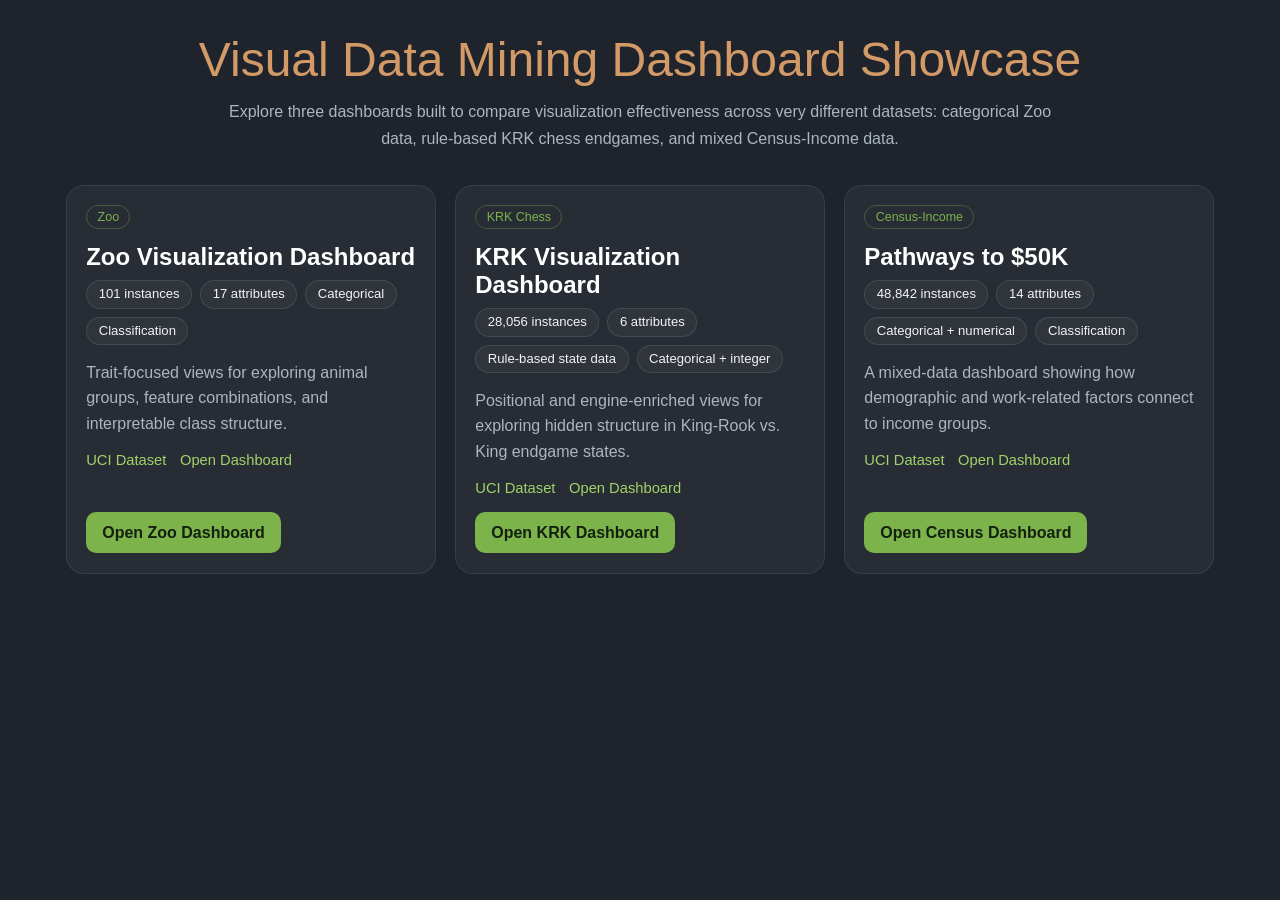
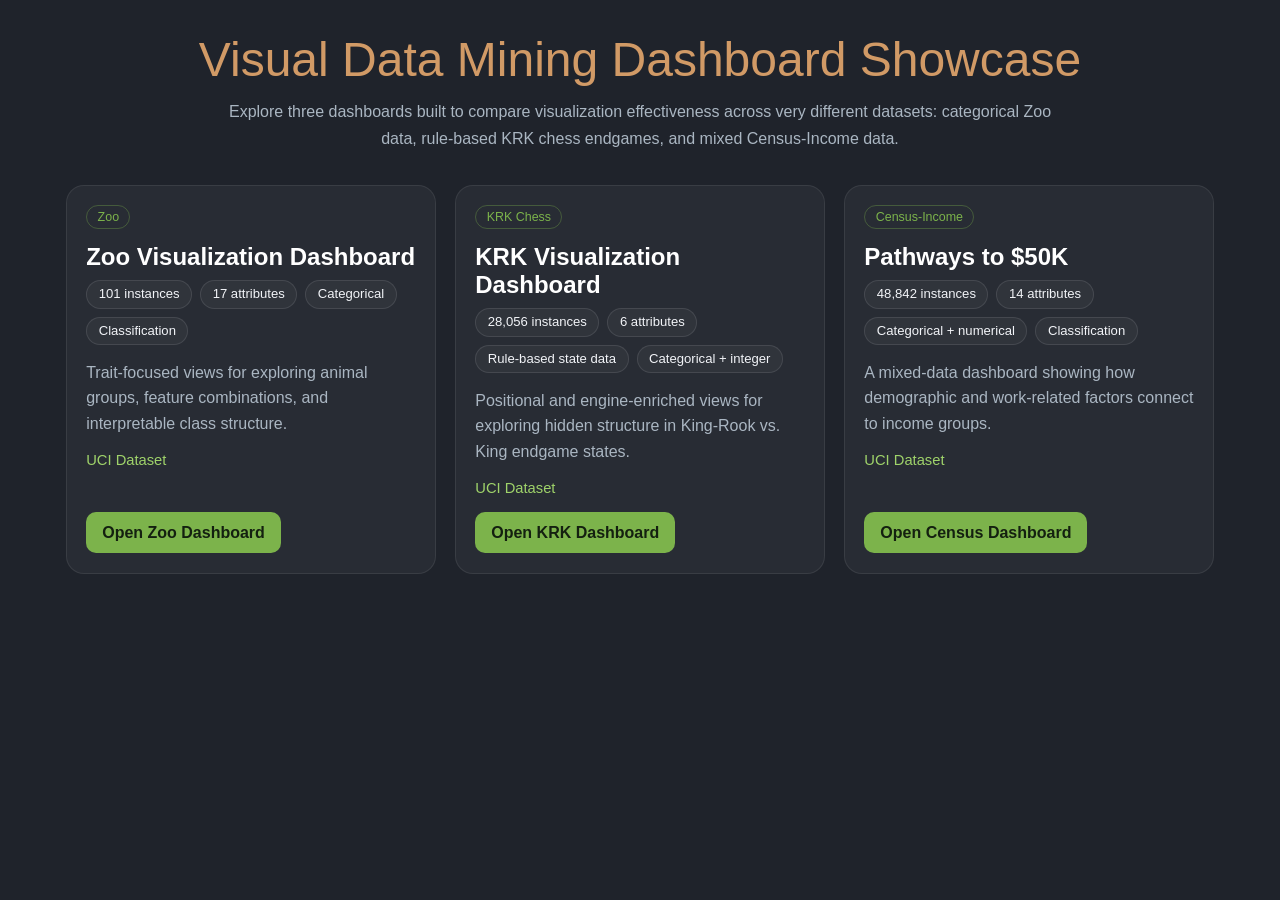
